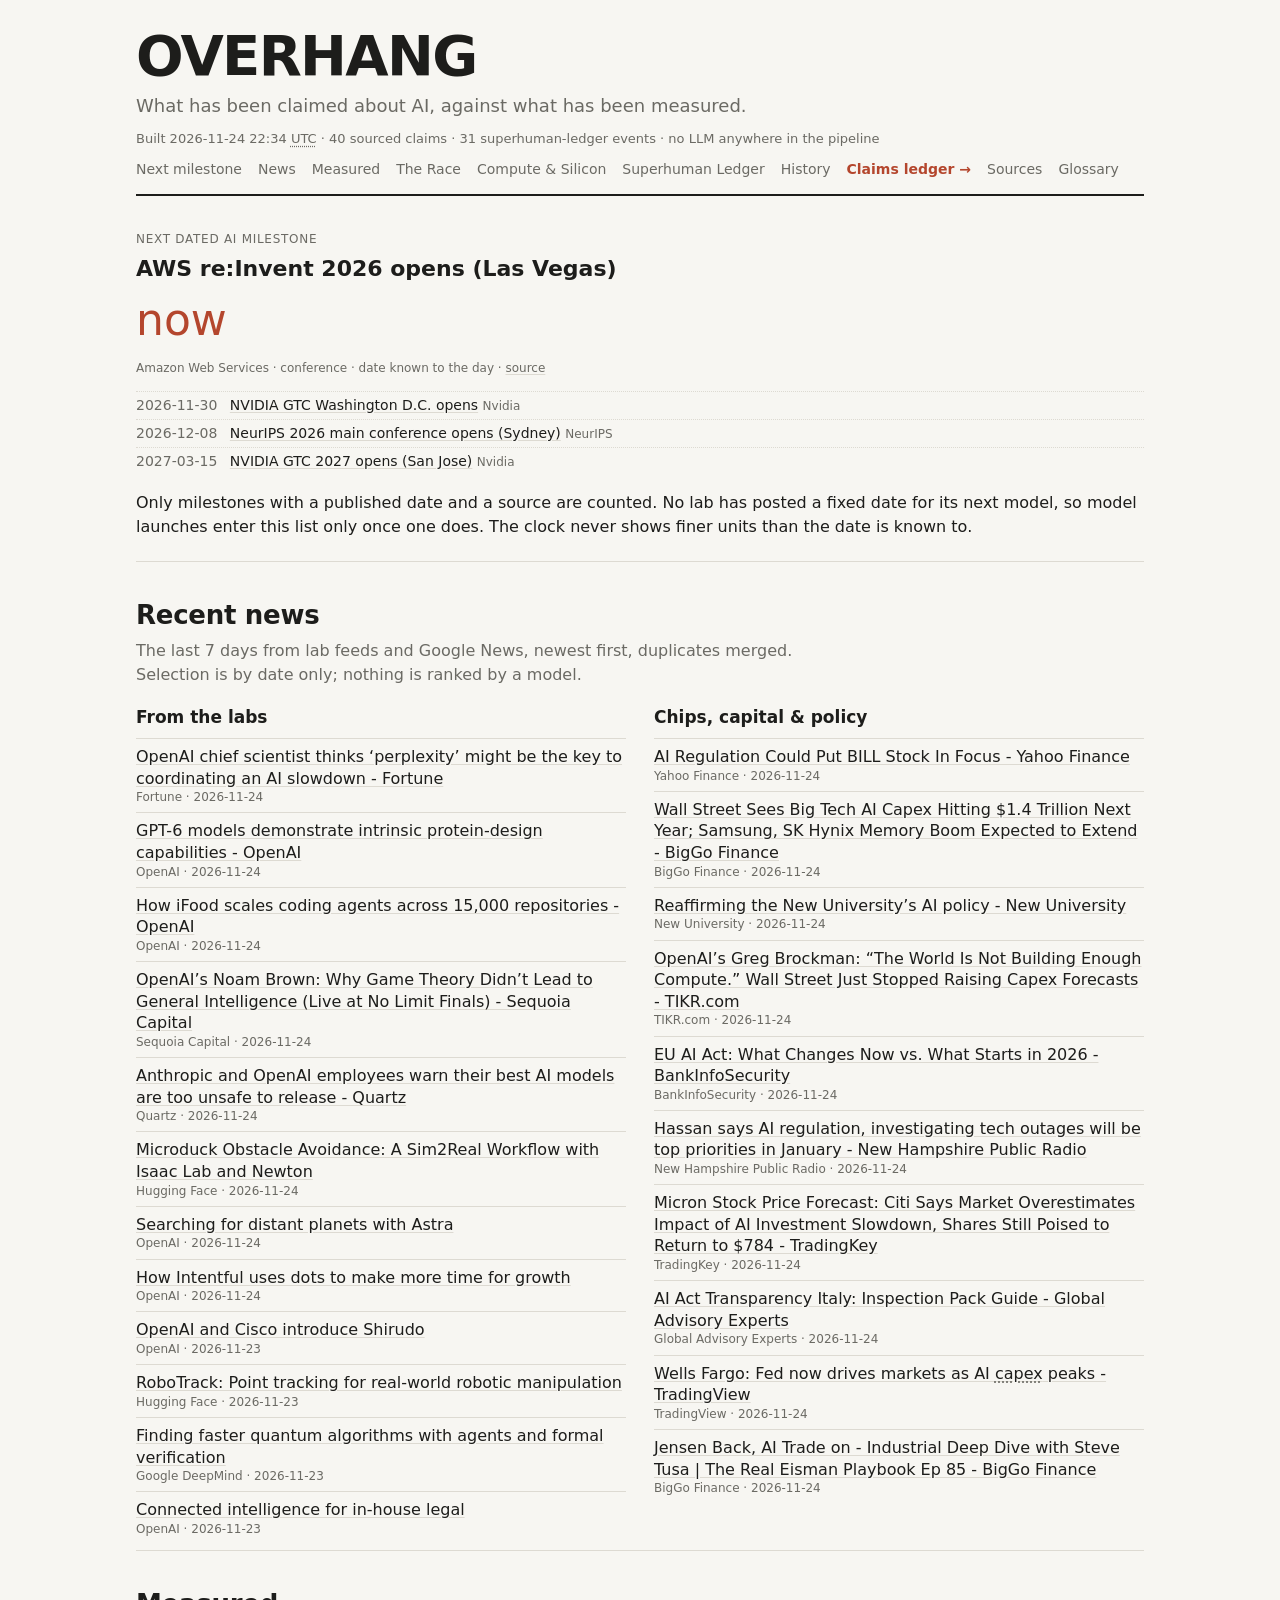
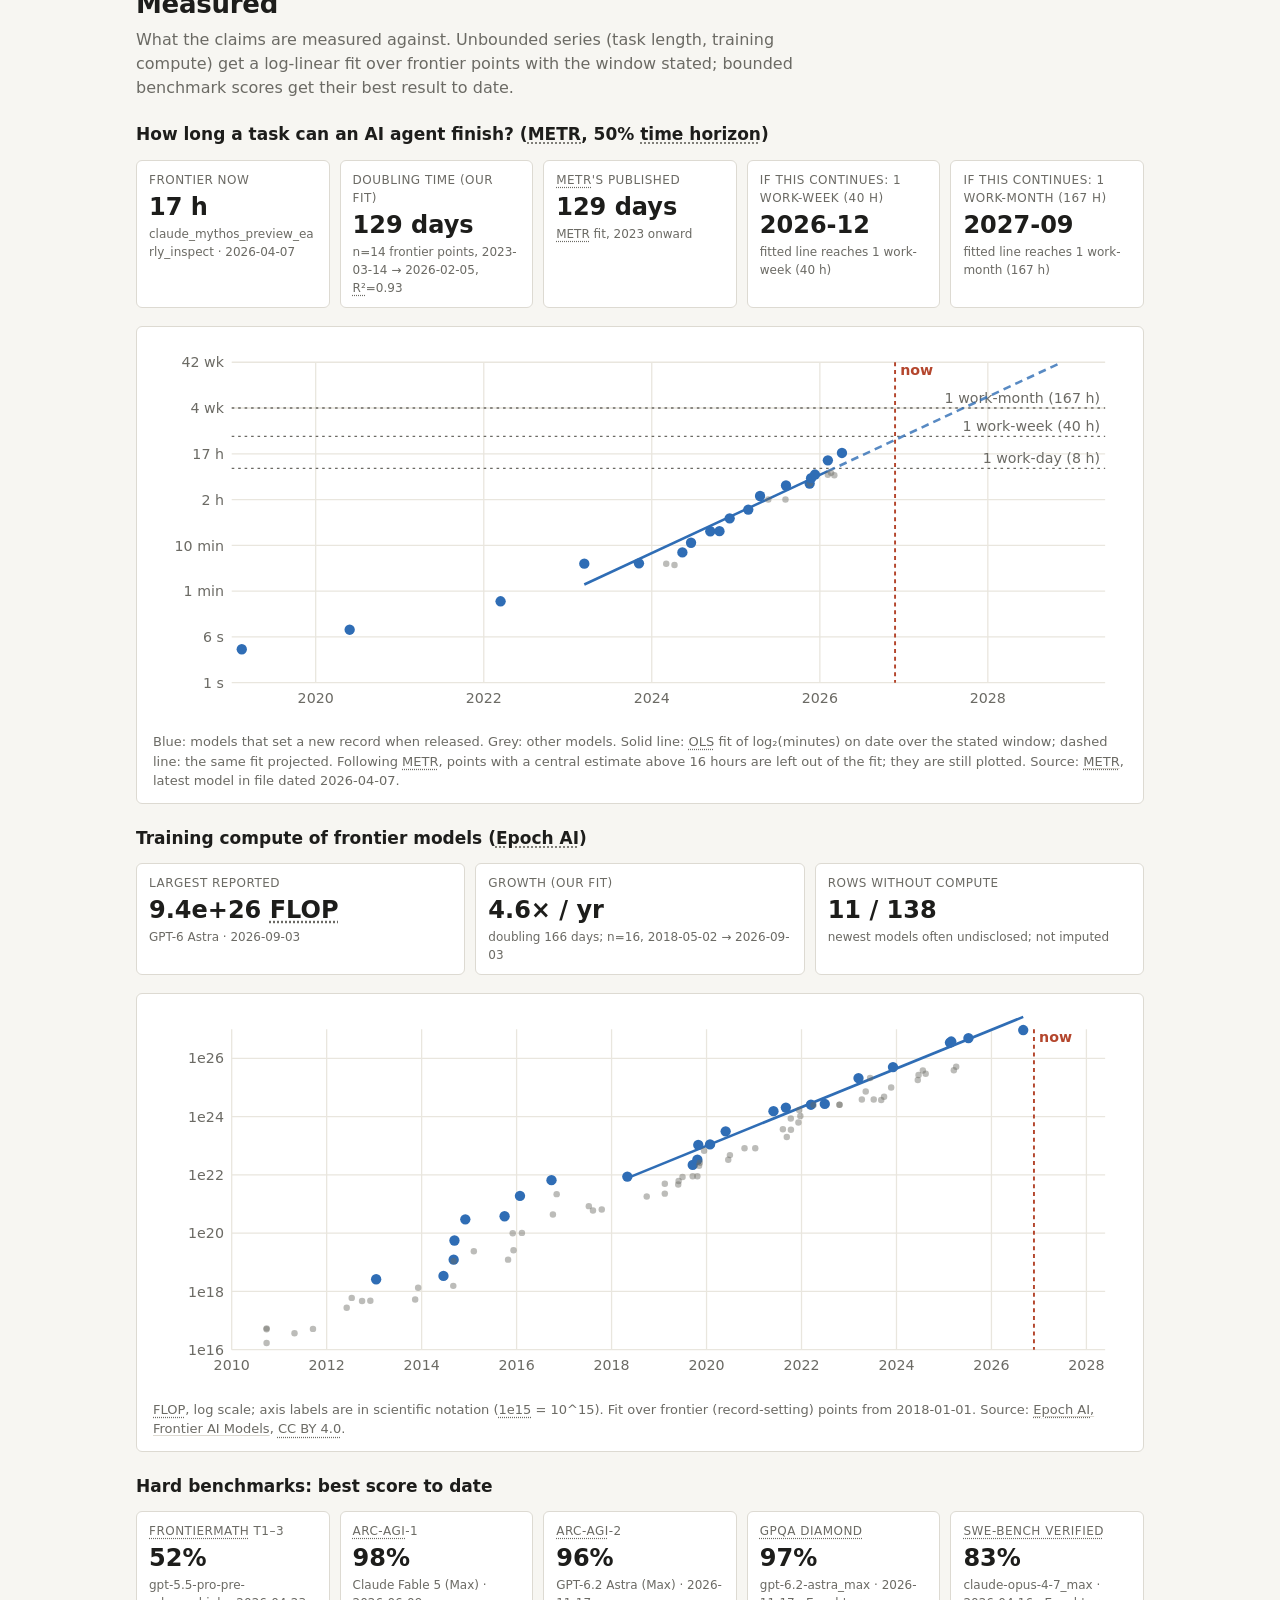
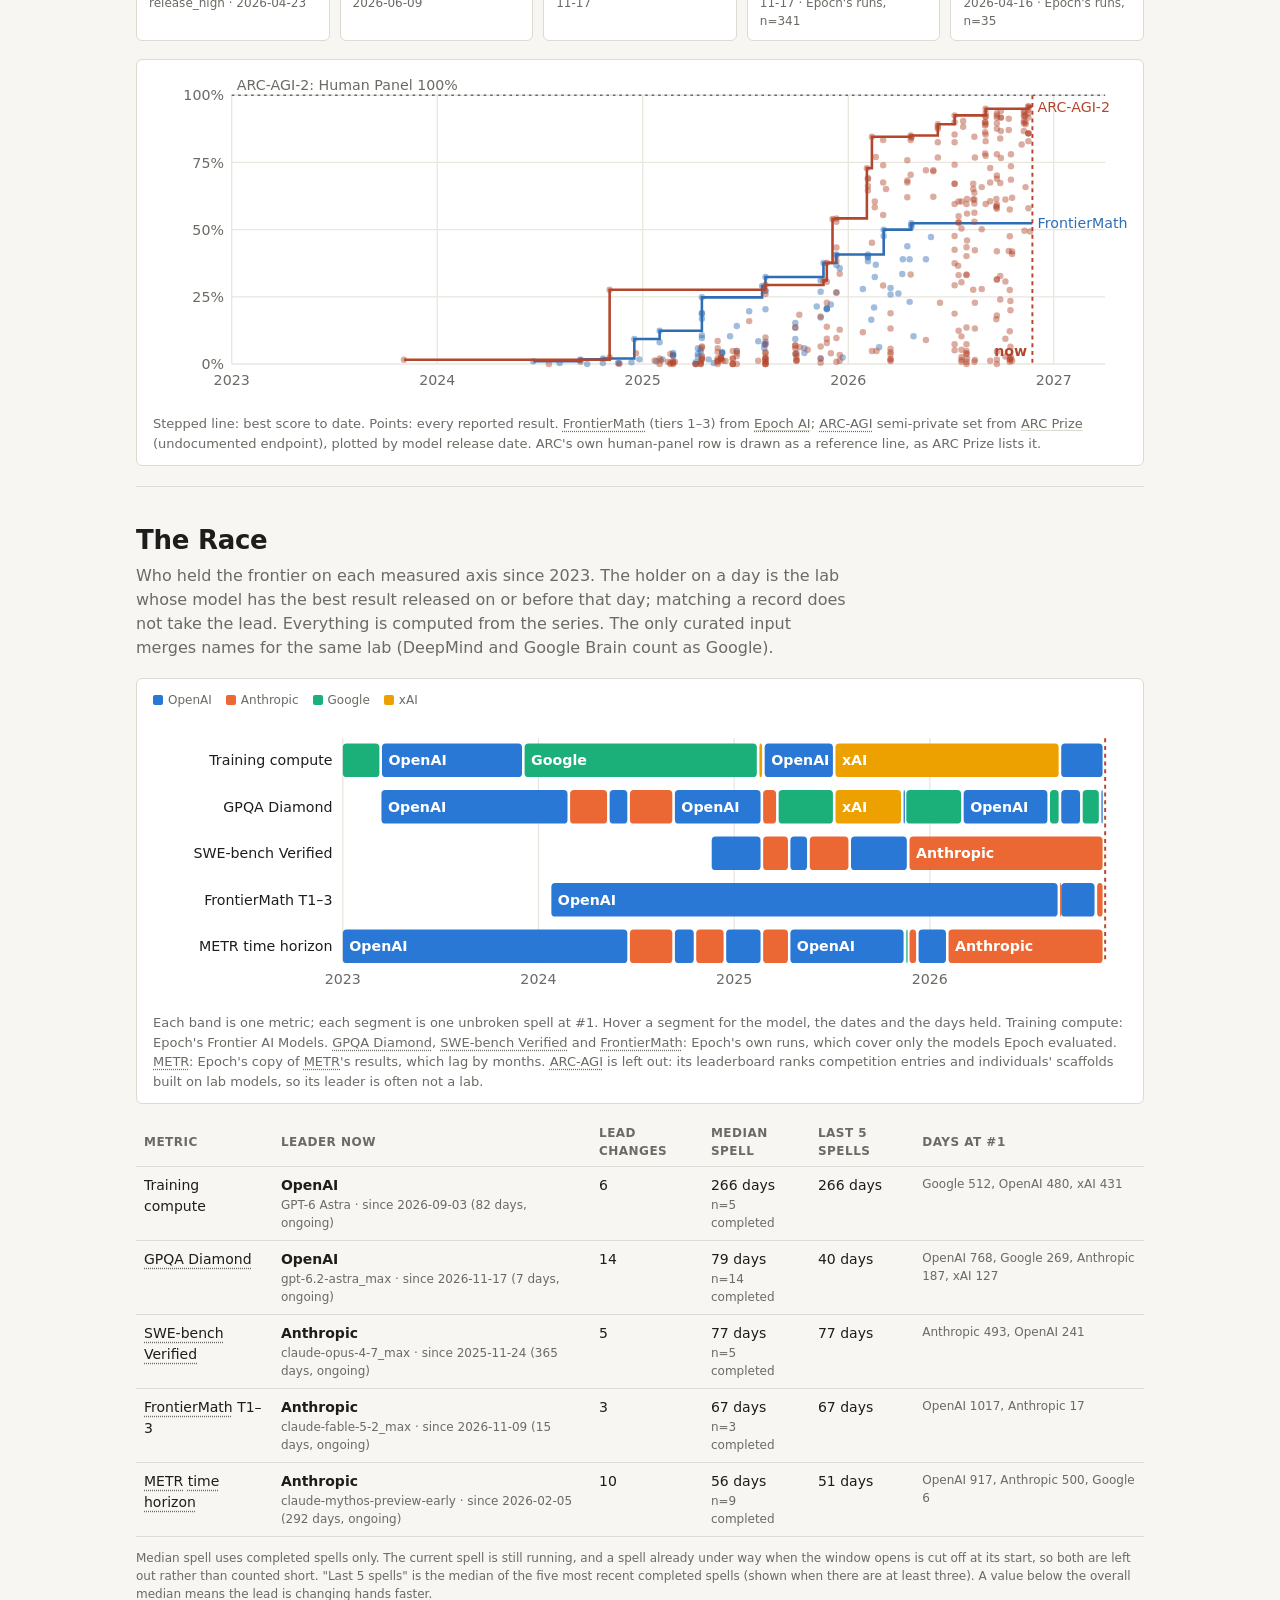
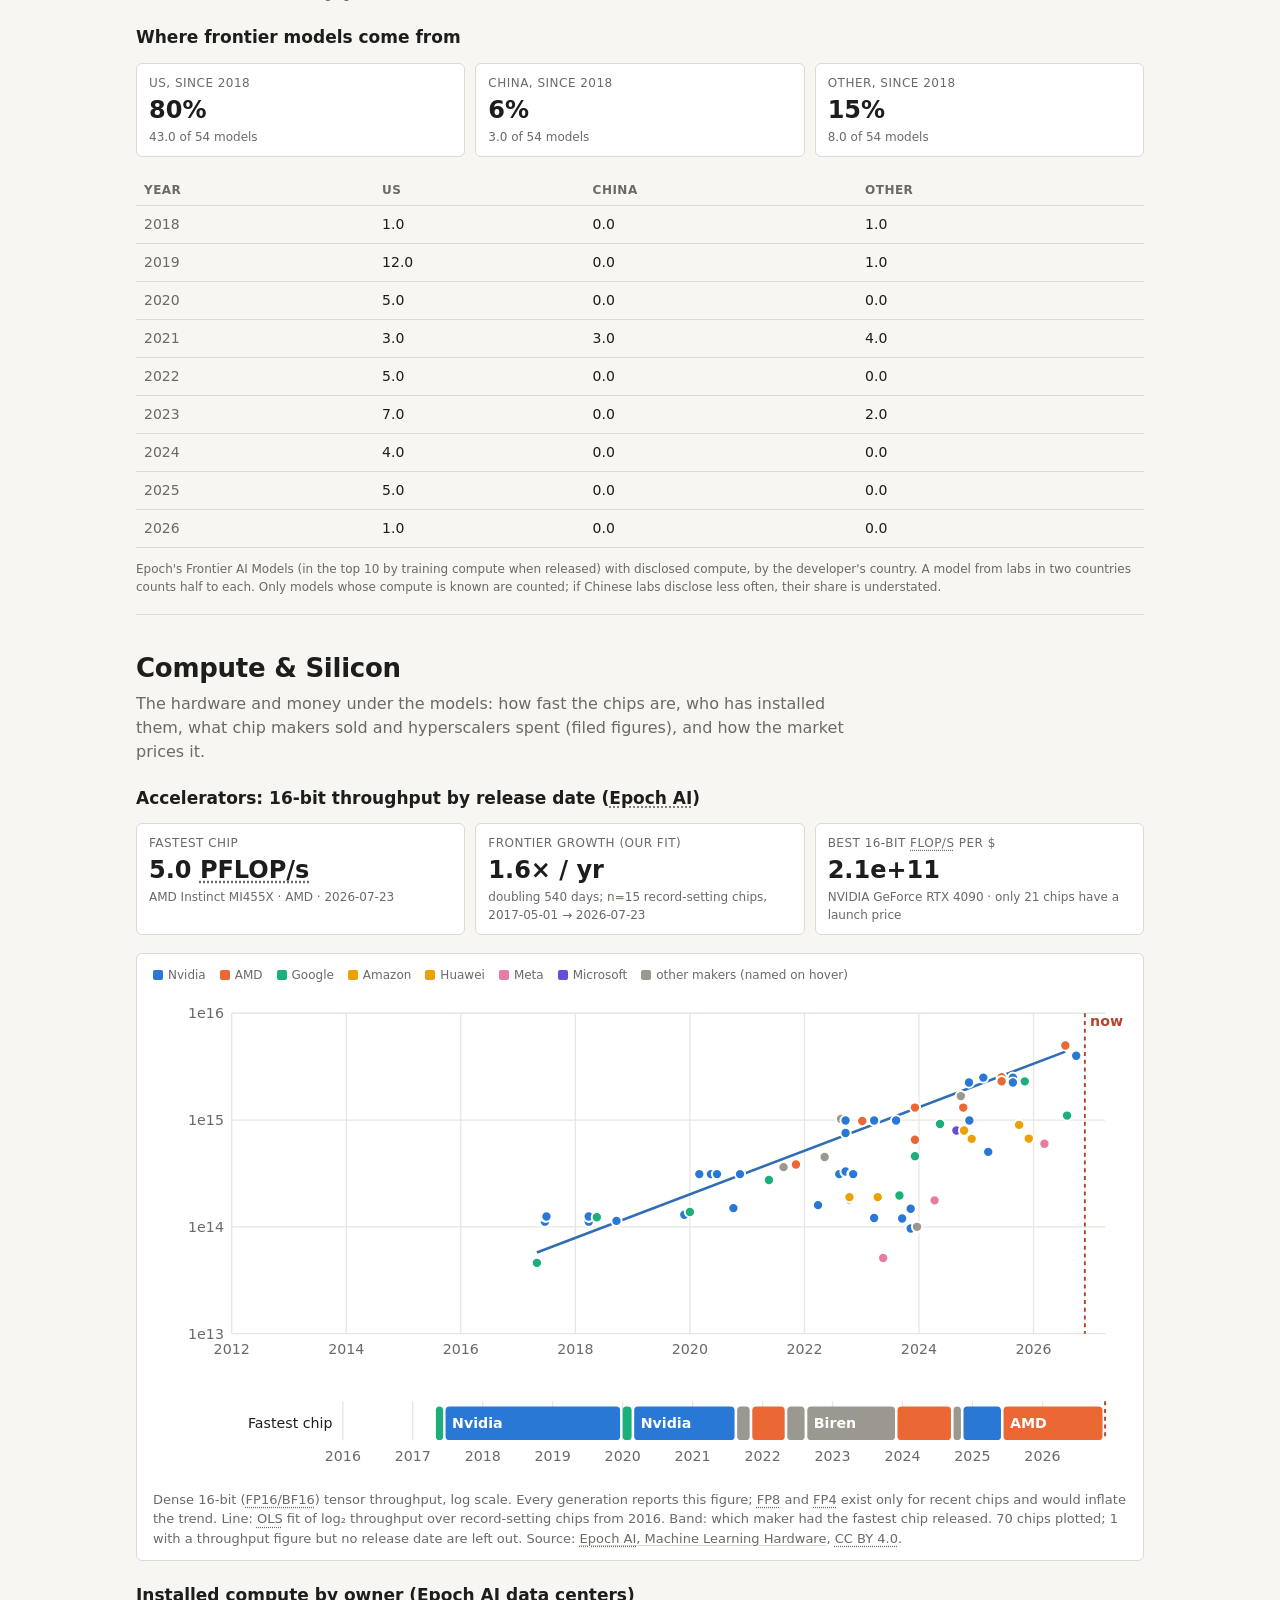
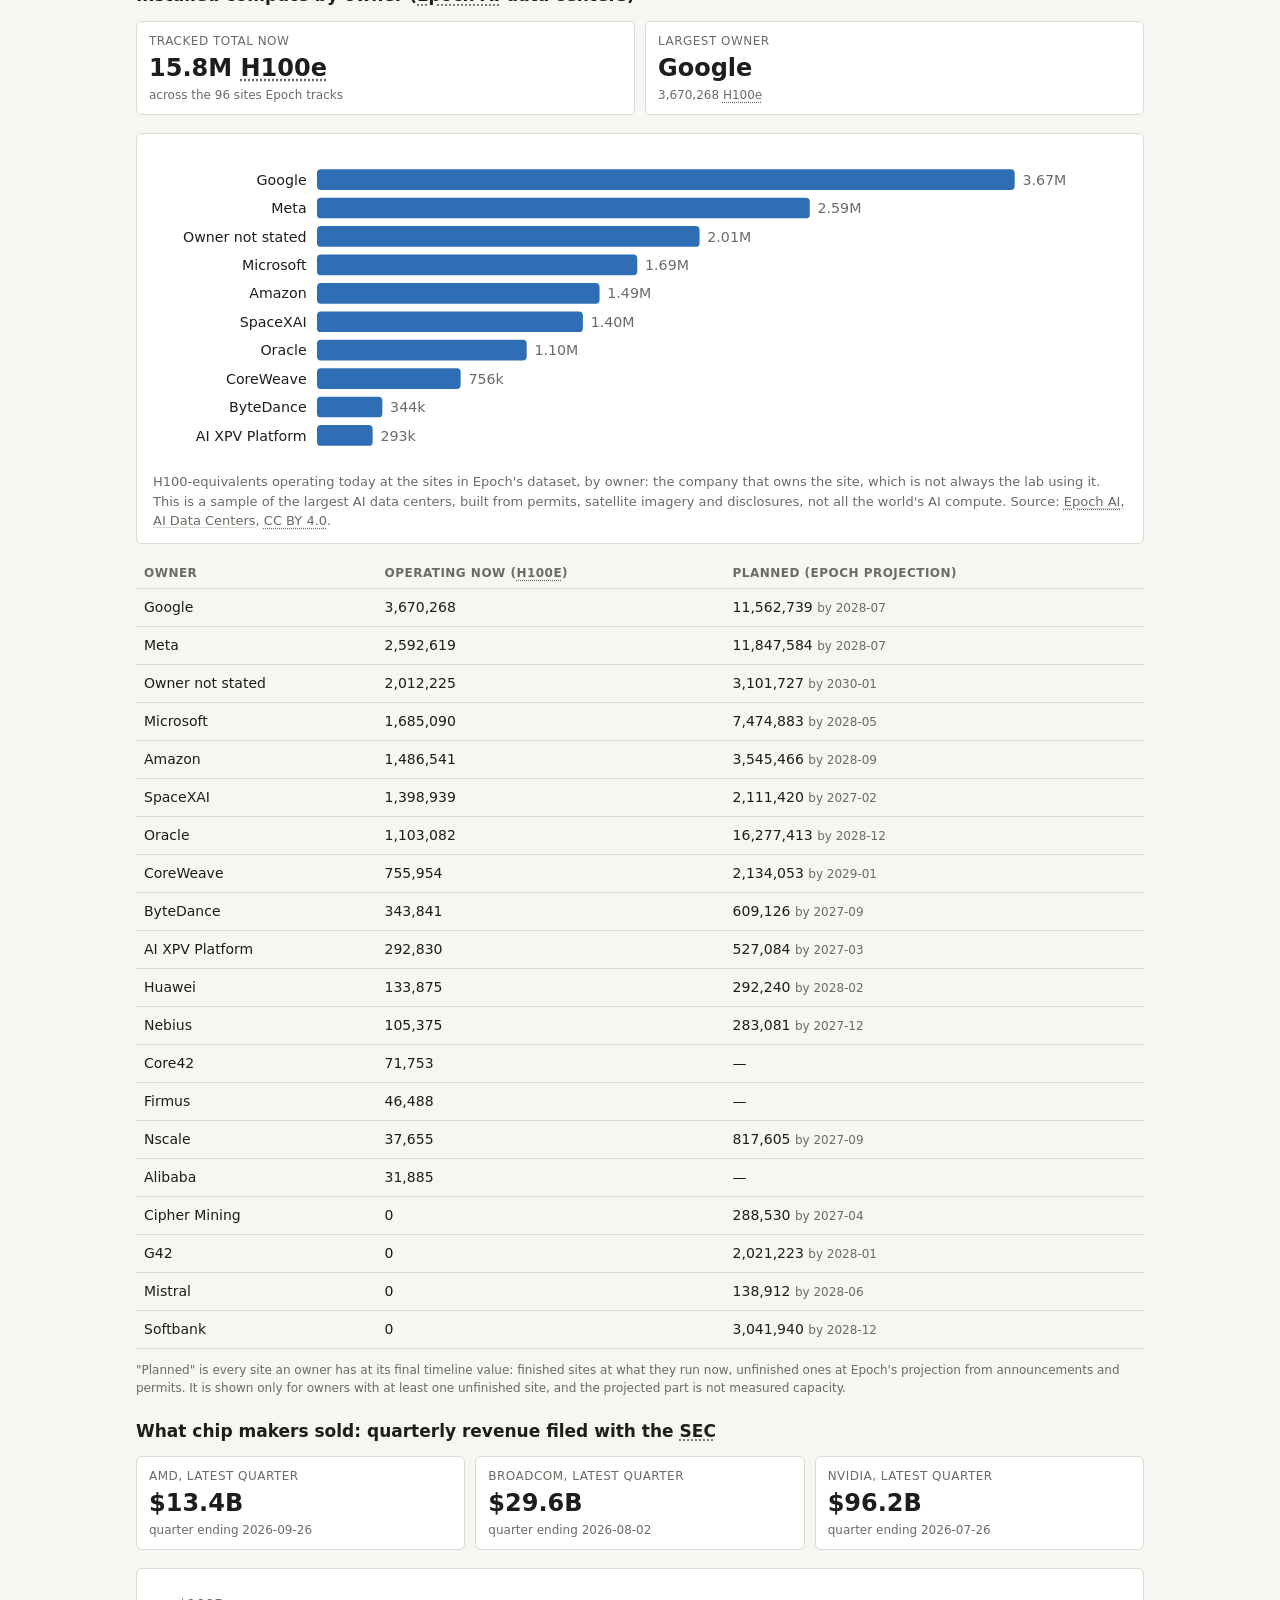
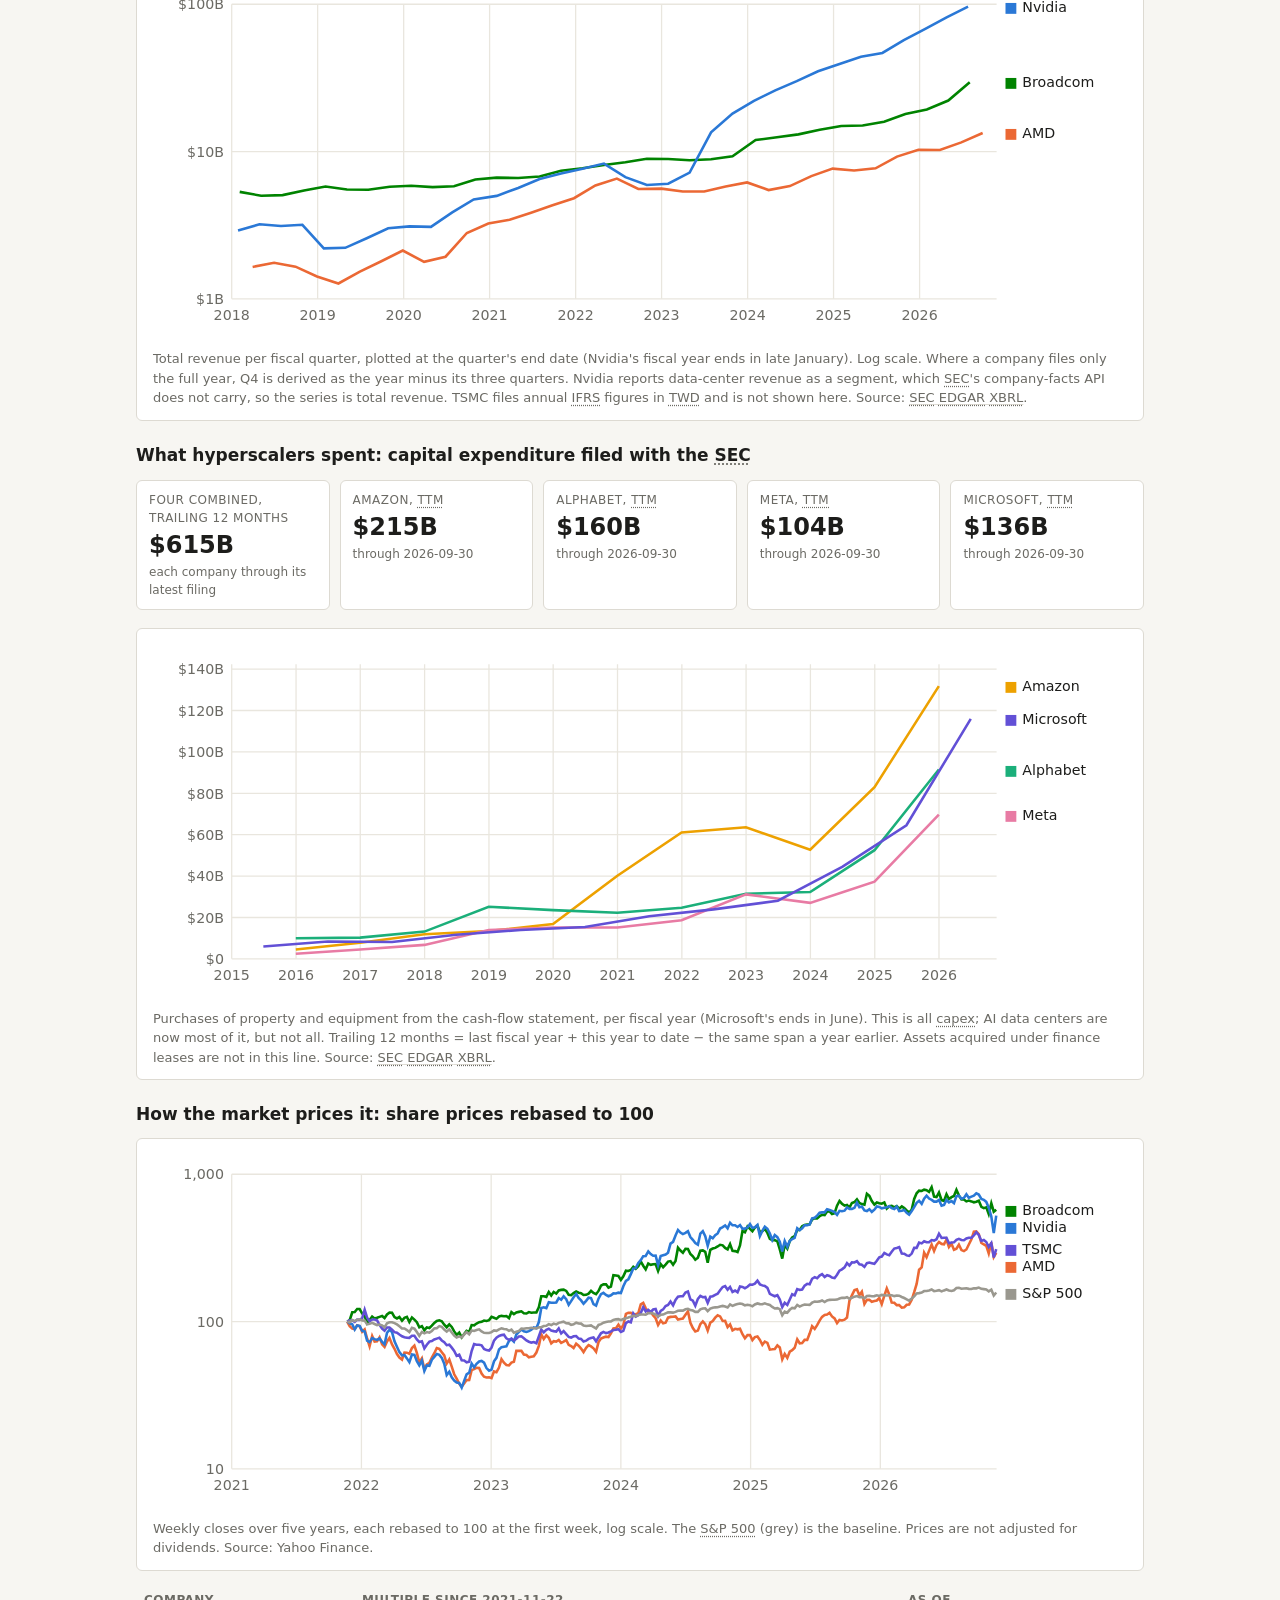
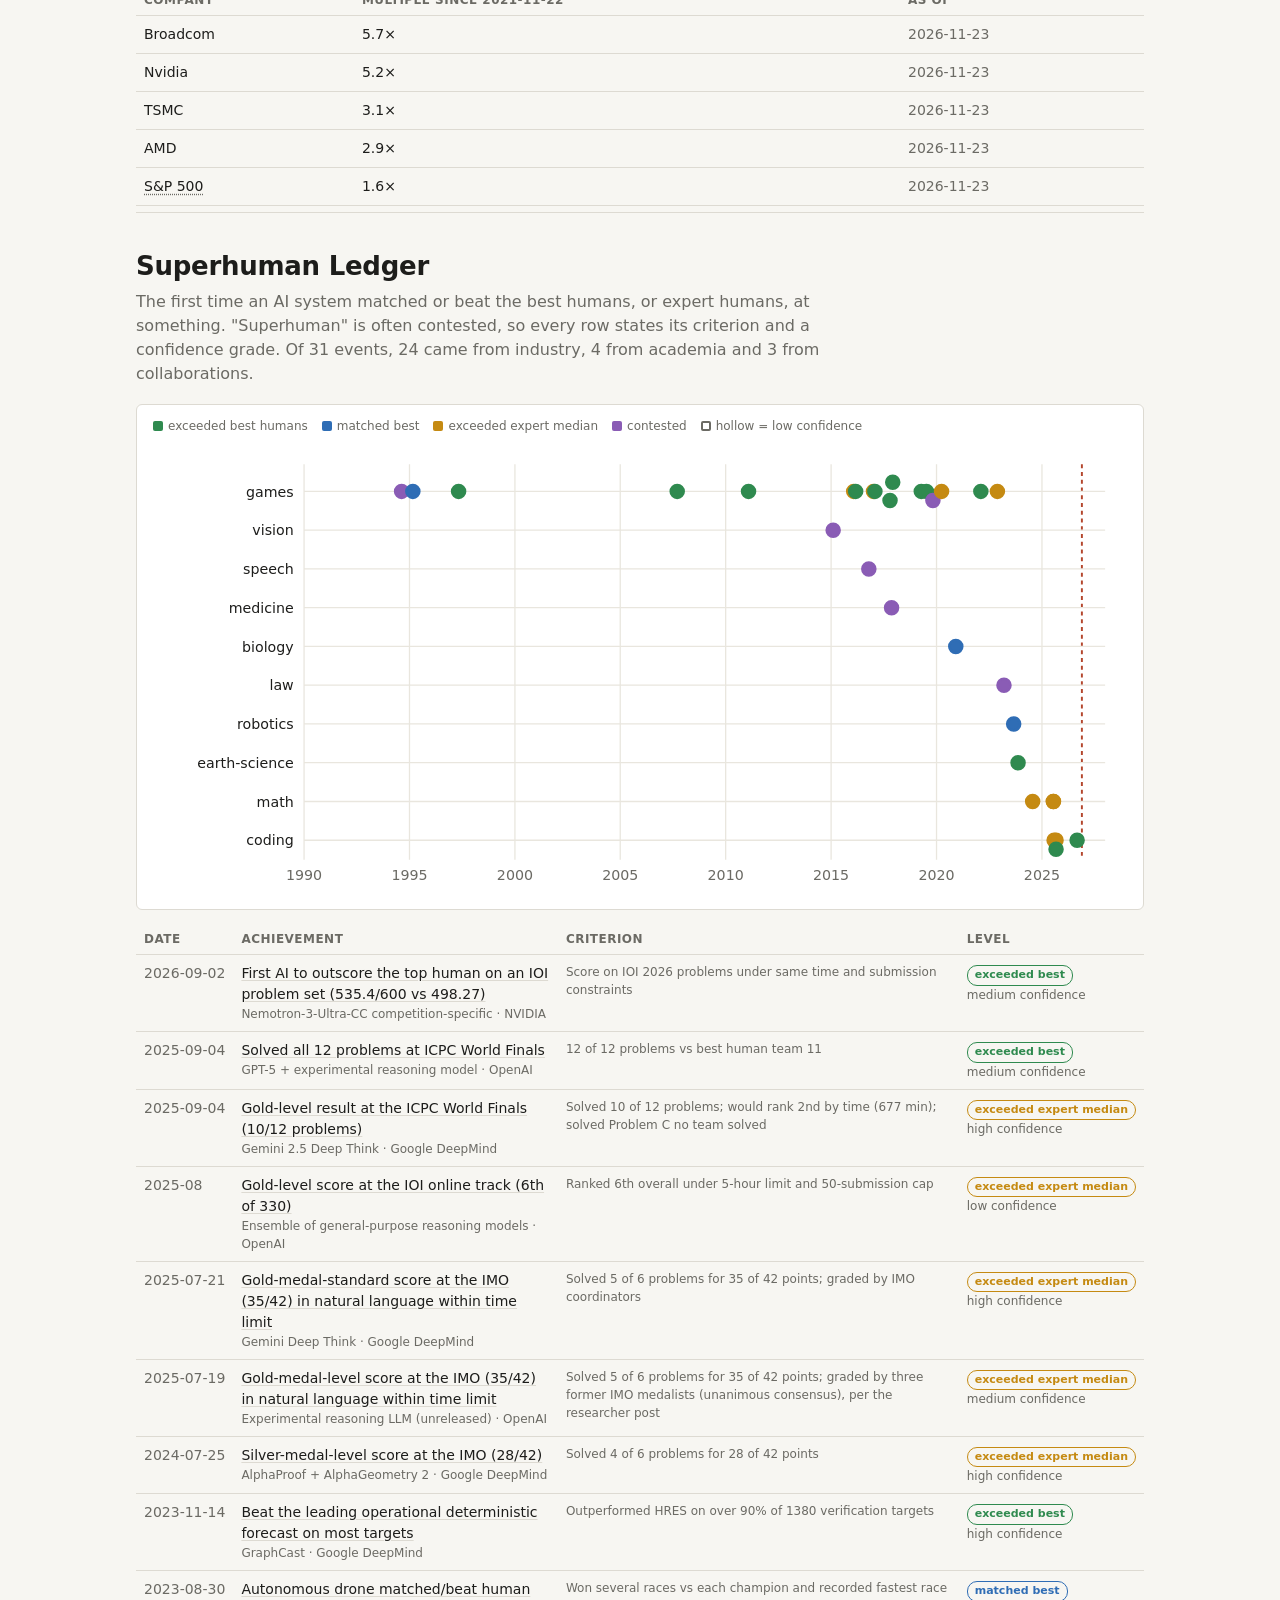
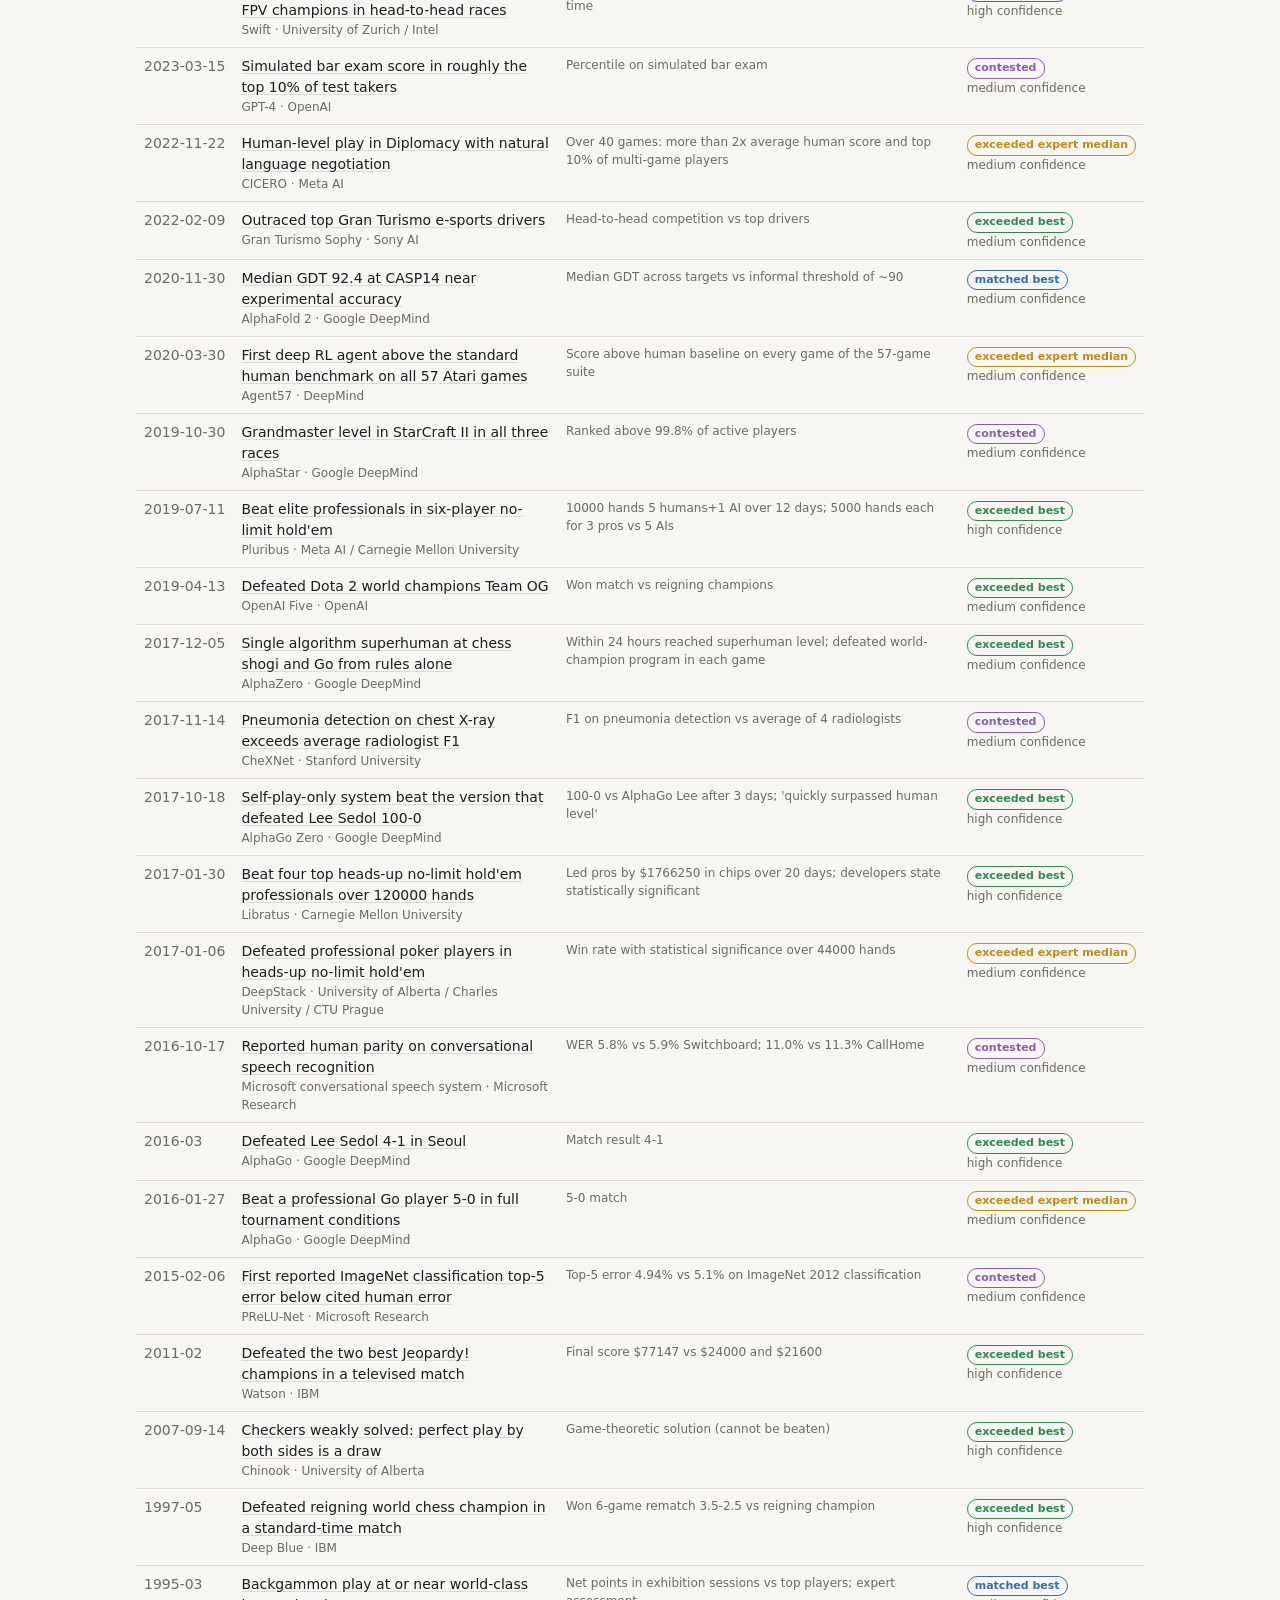
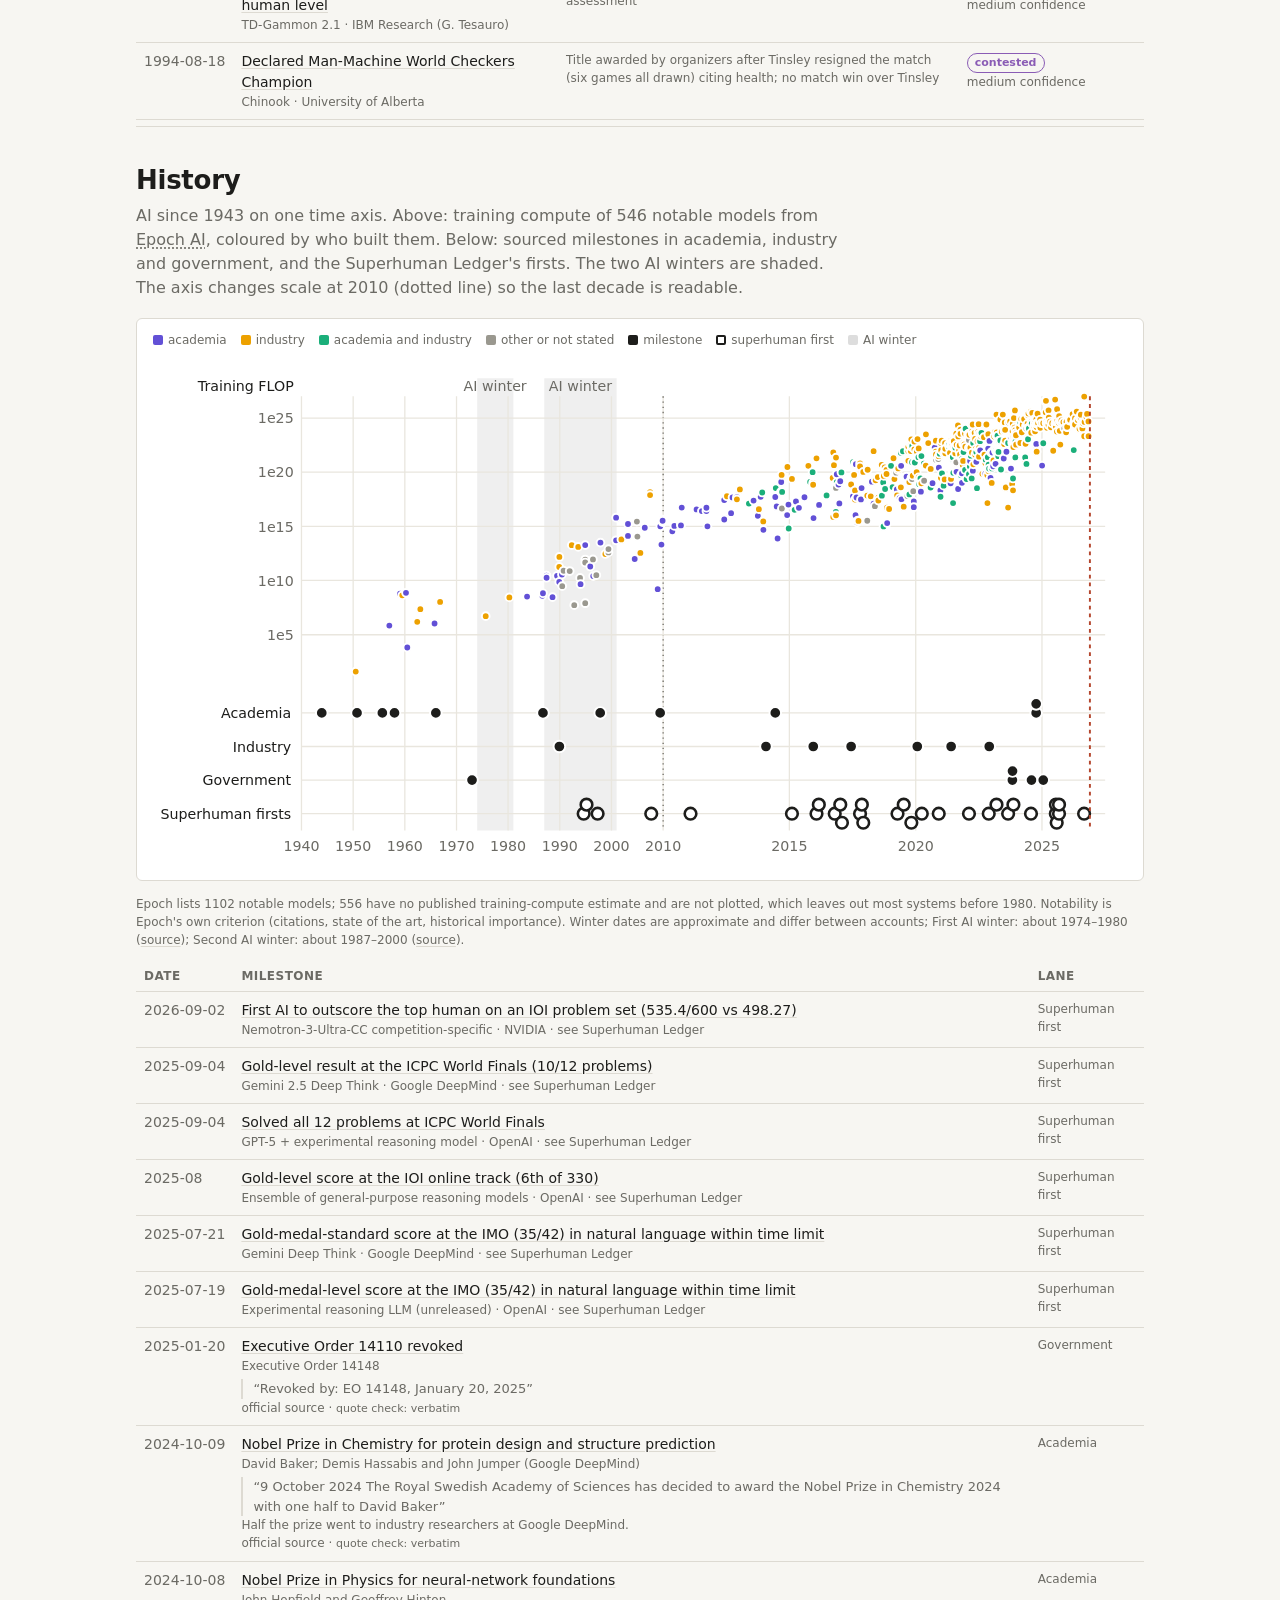
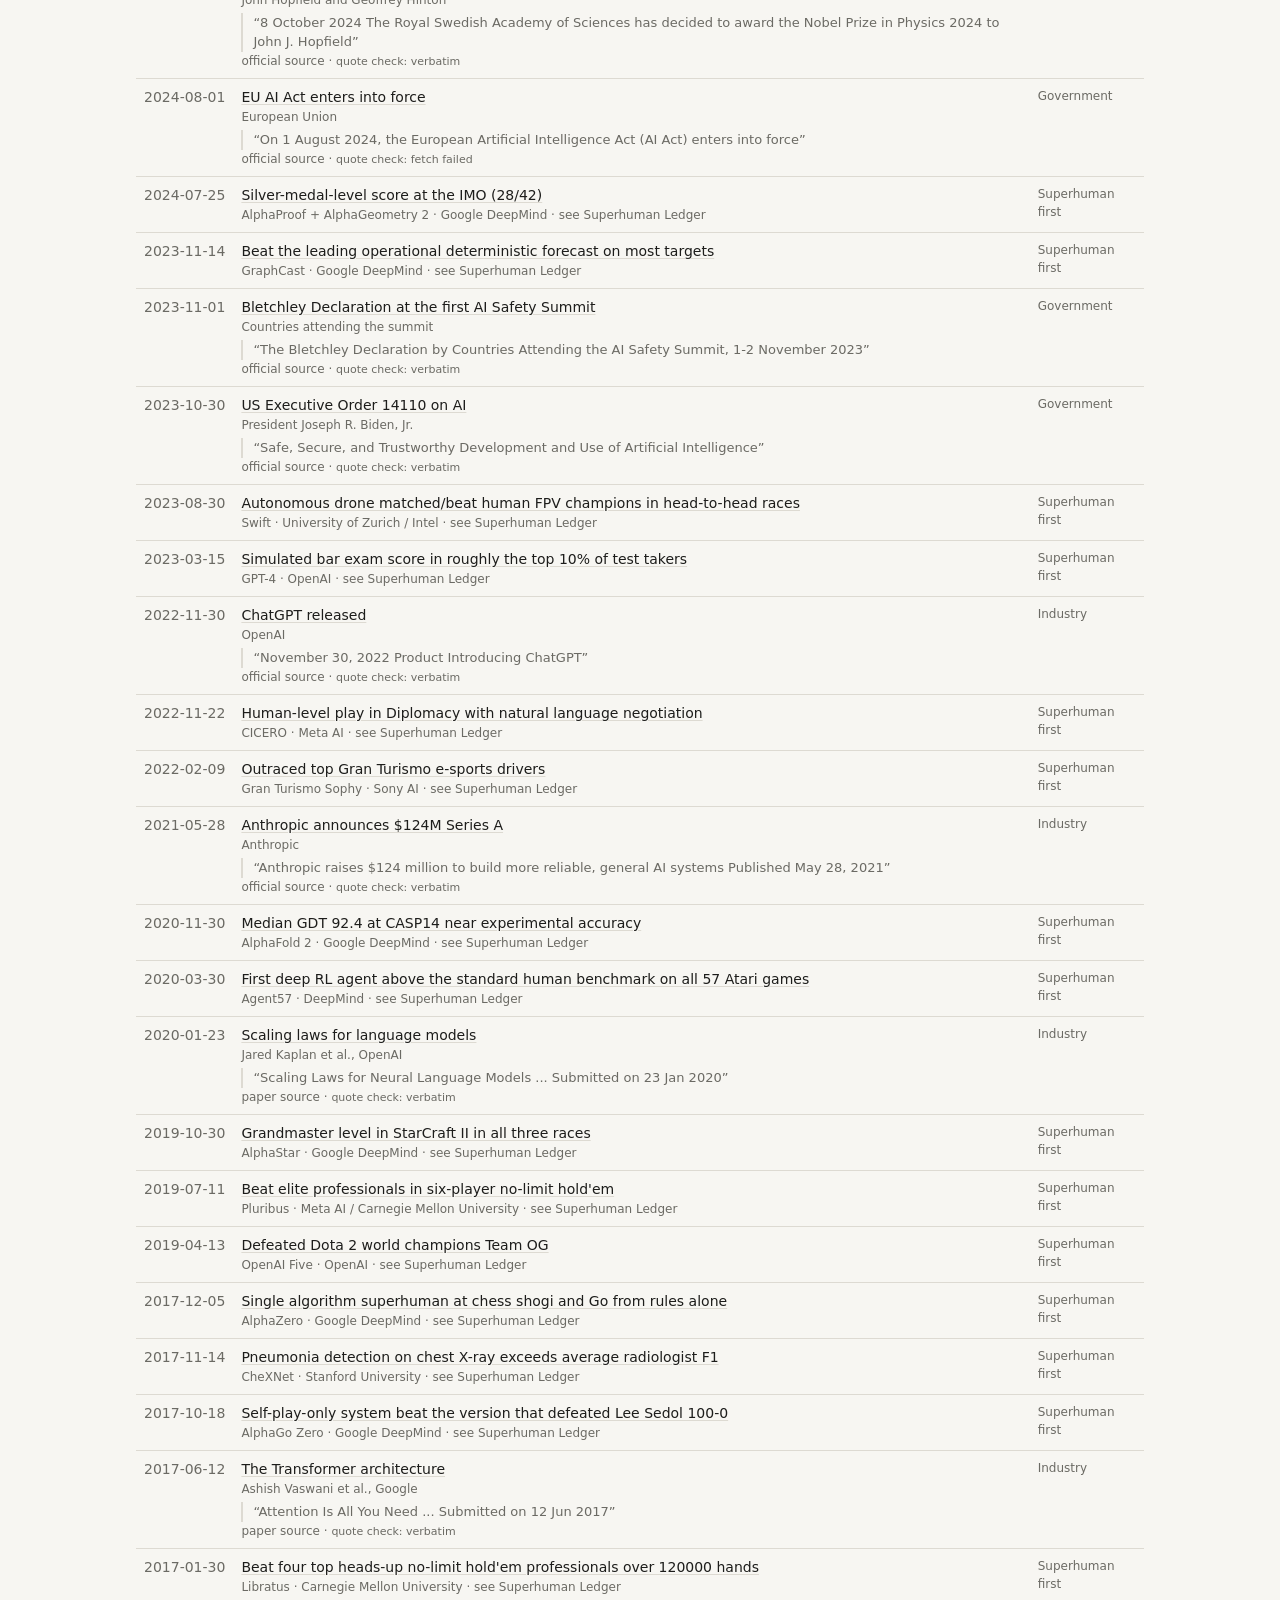
==== docs/index.html @ e4c74be1 "chore: refresh 2026-11-24 22:34 UTC" ====
<!doctype html>
<html lang="en">
<head>
<meta charset="utf-8">
<meta name="viewport" content="width=device-width, initial-scale=1">
<title>OVERHANG</title>
<link rel="icon" href="data:image/svg+xml,%3Csvg xmlns=%22http://www.w3.org/2000/svg%22 viewBox=%220 0 16 16%22%3E%3Crect width=%2216%22 height=%2216%22 rx=%223%22 fill=%22%23b4462d%22/%3E%3Cpath d=%22M3 12 L8 4 L13 12%22 stroke=%22white%22 stroke-width=%222%22 fill=%22none%22/%3E%3C/svg%3E">
<meta name="description" content="What has been claimed about AI, against what has been measured. Refreshed on a schedule.">
<style>:root {
  --bg: #f7f6f2;
  --panel: #ffffff;
  --ink: #1d1d1b;
  --muted: #6b6a64;
  --rule: #dddad2;
  --grid: #e9e6de;
  --accent: #b4462d;
  --s0: #2f6db5;
  --s1: #b4462d;
  --achieved: #2f8a4f;
  --open: #2f6db5;
  --window: #c58a12;
  --passed: #b4462d;
  --undated: #8d8b84;
  --contested: #8a5cb5;
  --stale: #b4462d;
}
@media (prefers-color-scheme: dark) {
  :root:not([data-theme="light"]) {
    --bg: #131416;
    --panel: #1b1c1f;
    --ink: #e8e6df;
    --muted: #9b998f;
    --rule: #2e2f33;
    --grid: #26272b;
    --accent: #e0775c;
    --s0: #6fa3e0;
    --s1: #e0775c;
    --achieved: #5cbf7e;
    --open: #6fa3e0;
    --window: #e0b04a;
    --passed: #e0775c;
    --undated: #85837b;
    --contested: #b48ae0;
    --stale: #e0775c;
  }
}
:root[data-theme="dark"] {
  --bg: #131416; --panel: #1b1c1f; --ink: #e8e6df; --muted: #9b998f; --rule: #2e2f33;
  --grid: #26272b; --accent: #e0775c; --s0: #6fa3e0; --s1: #e0775c; --achieved: #5cbf7e;
  --open: #6fa3e0; --window: #e0b04a; --passed: #e0775c; --undated: #85837b;
  --contested: #b48ae0; --stale: #e0775c;
}

* { box-sizing: border-box; }
html { -webkit-text-size-adjust: 100%; }
body {
  margin: 0; background: var(--bg); color: var(--ink);
  font: 16px/1.5 "Inter", system-ui, -apple-system, "Segoe UI", sans-serif;
}
a { color: inherit; text-decoration-color: var(--rule); text-underline-offset: 2px; }
a:hover { text-decoration-color: var(--accent); }
main { max-width: 1040px; margin: 0 auto; padding: 0 16px 64px; }

header.mast { border-bottom: 2px solid var(--ink); padding: 28px 0 14px; margin-bottom: 8px; }
.mast h1 { font: 800 clamp(34px, 7vw, 56px)/1 "Inter", system-ui, sans-serif; letter-spacing: -0.03em; margin: 0; }
.mast .dek { font-size: 18px; color: var(--muted); margin: 8px 0 0; max-width: 60ch; }
.mast .meta { font-size: 13px; color: var(--muted); margin-top: 10px; }

nav.toc { display: flex; flex-wrap: wrap; gap: 4px 16px; font-size: 14px; padding: 10px 0 0; }
nav.toc a { text-decoration: none; color: var(--muted); }
nav.toc a:hover { color: var(--ink); }

section { padding: 34px 0 6px; border-bottom: 1px solid var(--rule); }
section h2 { font-size: 26px; letter-spacing: -0.01em; margin: 0 0 4px; }
section .lede { color: var(--muted); margin: 0 0 18px; max-width: 70ch; }
h3 { font-size: 17px; margin: 22px 0 6px; }

.tiles { display: grid; grid-template-columns: repeat(auto-fit, minmax(170px, 1fr)); gap: 10px; margin: 12px 0 18px; }
.tile { background: var(--panel); border: 1px solid var(--rule); border-radius: 6px; padding: 10px 12px; }
.tile .k { font-size: 12px; color: var(--muted); text-transform: uppercase; letter-spacing: 0.04em; }
.tile .v { font-size: 24px; font-weight: 700; font-variant-numeric: tabular-nums; }
.tile .s { font-size: 12px; color: var(--muted); overflow-wrap: anywhere; }

.panel { background: var(--panel); border: 1px solid var(--rule); border-radius: 6px; padding: 12px 12px 6px; margin: 10px 0 14px; }
.panel .cap { font-size: 13px; color: var(--muted); margin: 6px 4px 6px; }
.chart { width: 100%; height: auto; display: block; }
.chart text { font-family: inherit; }
.chart .grid, .chart .lane { stroke: var(--grid); stroke-width: 1; }
.chart .tick { fill: var(--muted); font-size: 11px; }
.chart .row-label { fill: var(--ink); font-size: 11px; }
.chart .axis-break { stroke: var(--muted); stroke-width: 1; stroke-dasharray: 1 3; }
.chart .now { stroke: var(--accent); stroke-width: 1.5; stroke-dasharray: 3 3; }
.chart .now-label { fill: var(--accent); font-size: 11px; font-weight: 600; }
.chart .pt { fill: var(--muted); opacity: 0.45; }
.chart .pt-front { fill: var(--s0); }
.chart .fit { stroke: var(--s0); stroke-width: 2; }
.chart .projection { stroke: var(--s0); stroke-width: 2; stroke-dasharray: 6 4; opacity: 0.8; }
.chart .threshold { stroke: var(--muted); stroke-width: 1; stroke-dasharray: 2 3; }
.chart .threshold-label { fill: var(--muted); font-size: 11px; }
.chart .step { fill: none; stroke-width: 2; }
.chart .step.s0, .chart .series-label.s0 { stroke: var(--s0); }
.chart .step.s1, .chart .series-label.s1 { stroke: var(--s1); }
.chart .series-label { font-size: 11px; stroke: none !important; }
.chart .series-label.s0 { fill: var(--s0); }
.chart .series-label.s1 { fill: var(--s1); }
.chart .pt.s0 { fill: var(--s0); }
.chart .pt.s1 { fill: var(--s1); }
.chart .crowd { fill: none; stroke: var(--s0); stroke-width: 2; }
.chart .said { fill: var(--ink); }
.chart .said-link { stroke: var(--rule); stroke-width: 1; }
.chart .window.st-achieved, .chart .evidence { fill: var(--achieved); }
.chart .window.st-open { fill: var(--open); }
.chart .window.st-window { fill: var(--window); }
.chart .window.st-passed { fill: none; stroke: var(--passed); stroke-width: 1.5; }
.chart .window.st-undated { fill: var(--undated); }
.chart .st-passed-text { fill: var(--passed); }
.chart .st-achieved-text { fill: var(--achieved); }
.chart .sh { stroke-width: 2; }
.chart .sh.lv-exceeded { fill: var(--achieved); stroke: var(--achieved); }
.chart .sh.lv-matched { fill: var(--open); stroke: var(--open); }
.chart .sh.lv-expert { fill: var(--window); stroke: var(--window); }
.chart .sh.lv-contested { fill: var(--contested); stroke: var(--contested); }
.chart .sh.low { fill: var(--panel); }

/* Categorical slots: dataviz reference palette, validated for CVD in light and dark.
   c0 = any entity without a slot, named in its label or tooltip. */
:root { --c0: #9a988f; --c1: #2a78d6; --c2: #eb6834; --c3: #1baf7a; --c4: #eda100; --c5: #e87ba4; --c6: #008300; --c7: #6250d6; }
@media (prefers-color-scheme: dark) {
  :root:not([data-theme="light"]) { --c0: #6f6d66; --c1: #3987e5; --c2: #d95926; --c3: #199e70; --c4: #c98500; --c5: #d55181; --c6: #008300; --c7: #9085e9; }
}
:root[data-theme="dark"] { --c0: #6f6d66; --c1: #3987e5; --c2: #d95926; --c3: #199e70; --c4: #c98500; --c5: #d55181; --c6: #008300; --c7: #9085e9; }
.chart .c0, .legend .c0 { fill: var(--c0); background: var(--c0); stroke: var(--c0); }
.chart .c1, .legend .c1 { fill: var(--c1); background: var(--c1); stroke: var(--c1); }
.chart .c2, .legend .c2 { fill: var(--c2); background: var(--c2); stroke: var(--c2); }
.chart .c3, .legend .c3 { fill: var(--c3); background: var(--c3); stroke: var(--c3); }
.chart .c4, .legend .c4 { fill: var(--c4); background: var(--c4); stroke: var(--c4); }
.chart .c5, .legend .c5 { fill: var(--c5); background: var(--c5); stroke: var(--c5); }
.chart .c6, .legend .c6 { fill: var(--c6); background: var(--c6); stroke: var(--c6); }
.chart .c7, .legend .c7 { fill: var(--c7); background: var(--c7); stroke: var(--c7); }
.chart .spell { stroke: none; }
.chart .spell-label { fill: #fff; font-size: 11px; font-weight: 600; pointer-events: none; }
.chart .bar { fill: var(--s0); }
.chart path.line { fill: none; stroke-width: 2; }
.chart .hit { fill: transparent; }
.chart .hit:hover { fill: var(--ink); opacity: 0.5; }
.chart .cat { stroke: var(--panel); stroke-width: 1.5; }
.chart .end-label { fill: var(--ink); font-size: 11px; }
.chart .end-label .swatch { stroke: none; }

.legend { display: flex; flex-wrap: wrap; gap: 4px 14px; font-size: 12px; color: var(--muted); margin: 0 4px 6px; }
.legend i { display: inline-block; width: 10px; height: 10px; border-radius: 2px; margin-right: 5px; vertical-align: -1px; }
.legend .passed { border: 1.5px solid var(--passed); }

.tbl-wrap { overflow-x: auto; }
table { width: 100%; border-collapse: collapse; font-size: 14px; }
th { text-align: left; font-size: 12px; color: var(--muted); font-weight: 600; text-transform: uppercase; letter-spacing: 0.04em; border-bottom: 1px solid var(--rule); padding: 6px 8px; }
td { border-bottom: 1px solid var(--rule); padding: 8px; vertical-align: top; }
tr:target td { background: color-mix(in srgb, var(--accent) 12%, transparent); }
td.when { white-space: nowrap; font-variant-numeric: tabular-nums; color: var(--muted); }
blockquote { margin: 4px 0 0; padding-left: 10px; border-left: 2px solid var(--rule); color: var(--muted); font-size: 13px; }
.badge { display: inline-block; font-size: 11px; font-weight: 600; padding: 1px 7px; border-radius: 10px; white-space: nowrap; border: 1px solid currentColor; }
.badge.achieved { color: var(--achieved); }
.badge.open { color: var(--open); }
.badge.window_open { color: var(--window); }
.badge.passed_unverified { color: var(--passed); }
.badge.undated { color: var(--undated); }
.badge.contested { color: var(--contested); }
.qc { font-size: 11px; color: var(--muted); }
.qc.bad { color: var(--stale); font-weight: 600; }
.note { font-size: 12px; color: var(--muted); }

abbr.term { text-decoration: underline dotted var(--muted); text-underline-offset: 3px; cursor: help; }
dl.glossary { display: grid; grid-template-columns: max-content 1fr; gap: 6px 16px; margin: 0 0 18px; font-size: 14px; }
dl.glossary dt { font-weight: 600; }
dl.glossary dd { margin: 0; color: var(--muted); }
@media (max-width: 640px) { dl.glossary { grid-template-columns: 1fr; } dl.glossary dd { margin-bottom: 6px; } }

footer { padding: 24px 0; font-size: 13px; color: var(--muted); }
footer table { font-size: 13px; }
.stale { color: var(--stale); font-weight: 600; }

@media (max-width: 640px) {
  td, th { padding: 6px 4px; }
  .hide-sm { display: none; }
}

/* Phones: charts keep a legible minimum width and scroll sideways inside their panel. */
@media (max-width: 640px) {
  .panel { overflow-x: auto; }
  .panel .chart { min-width: 620px; }
  .tiles { grid-template-columns: repeat(2, minmax(0, 1fr)); }
  .tile .v { font-size: 20px; }
}

/* History: winters are shaded spans; milestones are ink dots. */
.chart .winter { fill: var(--ink); opacity: 0.07; }
.chart .winter-label { fill: var(--muted); font-size: 11px; }
.chart .ms { fill: var(--ink); stroke: var(--panel); stroke-width: 1.5; }
.chart .ms-first { fill: var(--panel); stroke: var(--ink); stroke-width: 2; }

/* Front page: countdown to the next dated milestone, and recent news. */
section.next { padding-top: 26px; }
.next-k { font-size: 12px; color: var(--muted); text-transform: uppercase; letter-spacing: 0.06em; }
.next-title { font-size: 22px; font-weight: 700; margin: 4px 0 2px; }
.clock { font-size: 44px; font-weight: 300; font-variant-numeric: tabular-nums; color: var(--accent); margin: 2px 0 6px; }
.clock b { font-weight: 700; }
ol.after { list-style: none; padding: 0; margin: 14px 0 6px; font-size: 14px; }
ol.after li { padding: 3px 0; border-top: 1px dotted var(--rule); }
ol.after .when { color: var(--muted); font-variant-numeric: tabular-nums; margin-right: 8px; }
.news-cols { display: grid; grid-template-columns: repeat(auto-fit, minmax(300px, 1fr)); gap: 28px; }
.news-col h3 { margin: 0 0 8px; }
ul.news { list-style: none; padding: 0; margin: 0; }
ul.news li { padding: 7px 0; border-top: 1px solid var(--rule); line-height: 1.35; }
nav.toc a.toc-claims { color: var(--accent); font-weight: 600; }
</style>
<link rel="stylesheet" href="https://gcicc.github.io/suite/network.css">
<script src="https://gcicc.github.io/suite/network.js" data-section="overhang" data-built="2026-11-24 22:34 UTC" data-next="every 6h" defer></script>
</head>
<body>
<main>
<header class="mast">
  <h1><a href="index.html" style="color:inherit;text-decoration:none">OVERHANG</a></h1>
  <p class="dek">What has been claimed about AI, against what has been measured.</p>
  <div class="meta">Built 2026-11-24 22:34 <abbr class="term" title="Coordinated Universal Time (Greenwich time).">UTC</abbr> · 40 sourced claims · 31 superhuman-ledger events · no LLM anywhere in the pipeline</div>
  <nav class="toc">
    <a href="#next">Next milestone</a>
    <a href="#news">News</a>
    <a href="#measured">Measured</a>
    <a href="#race">The Race</a>
    <a href="#silicon">Compute &amp; Silicon</a>
    <a href="#superhuman">Superhuman Ledger</a>
    <a href="#history">History</a>
    <a href="claims.html" class="toc-claims">Claims ledger →</a>
    <a href="#sources">Sources</a>
    <a href="#glossary">Glossary</a>
  </nav>
</header>

<section id="next" class="next">
  <div class="next-k">Next dated AI milestone</div>
  <div class="next-title">AWS re:Invent 2026 opens (Las Vegas)</div>
  <div class="clock" id="clock" data-at="2026-11-30T23:59+00:00" data-precision="day">
    2026-11-30  </div>
  <div class="note">Amazon Web Services · conference · date known to the day · <a href="https://reinvent.awsevents.com/">source</a></div>
  <ol class="after">
<li><span class="when">2026-11-30</span> <a href="https://www.nvidia.com/gtc/call-for-submissions/">NVIDIA GTC Washington D.C. opens</a> <span class="note">Nvidia</span></li><li><span class="when">2026-12-08</span> <a href="https://neurips.cc/Conferences/2026/Dates">NeurIPS 2026 main conference opens (Sydney)</a> <span class="note">NeurIPS</span></li><li><span class="when">2027-03-15</span> <a href="https://www.nvidia.com/gtc/call-for-submissions/">NVIDIA GTC 2027 opens (San Jose)</a> <span class="note">Nvidia</span></li>  </ol>
  <p class="cap">Only milestones with a published date and a source are counted. No lab has posted a fixed date for its next model, so model launches enter this list only once one does. The clock never shows finer units than the date is known to.</p>
</section>

<section id="news">
  <h2>Recent news</h2>
  <p class="lede">The last 7 days from lab feeds and Google News, newest first, duplicates merged. Selection is by date only; nothing is ranked by a model.</p>
  <div class="news-cols">
    <div class="news-col">
      <h3>From the labs</h3>
      <ul class="news">
<li><a href="https://news.google.com/rss/articles/[base64]?oc=5">OpenAI chief scientist thinks ‘perplexity’ might be the key to coordinating an AI slowdown - Fortune</a><div class="note">Fortune · <time datetime="2026-11-24T22:08+00:00">2026-11-24</time></div></li><li><a href="https://news.google.com/rss/articles/[base64]?oc=5">GPT-6 models demonstrate intrinsic protein-design capabilities - OpenAI</a><div class="note">OpenAI · <time datetime="2026-11-24T21:03+00:00">2026-11-24</time></div></li><li><a href="https://news.google.com/rss/articles/CBMiaEFVX3lxTE8yeXUwa3YySklIbVFfcjRZOVo3Q3dDV0JqSklTOEMzYmxYNmdGT24wVWNXMlBZS2dERGV6Q0huVm5pQlRWRXNlUDZYem9EcXVHNmtvZllxT1lwUDlLM1BmOTFjbmpPdmFs?oc=5">How iFood scales coding agents across 15,000 repositories - OpenAI</a><div class="note">OpenAI · <time datetime="2026-11-24T19:46+00:00">2026-11-24</time></div></li><li><a href="https://news.google.com/rss/articles/[base64]?oc=5">OpenAI’s Noam Brown: Why Game Theory Didn’t Lead to General Intelligence (Live at No Limit Finals) - Sequoia Capital</a><div class="note">Sequoia Capital · <time datetime="2026-11-24T19:03+00:00">2026-11-24</time></div></li><li><a href="https://news.google.com/rss/articles/CBMiiAFBVV95cUxQNkE3YU1IenBxWVlaRGFFeXBDaU1FeEZrYS14S3dOcFNfbWhLOGRBRmpveXA1bnNVakFOdThSeGRzaGtnN1dFWGNpZmR1b1F0TDZ5eTZlbmNRNnlnU01yNEw2dmZ2OW1fM2sya05CclFCSWpJVnMzRHZ3MUw0b1pXWGRnUlVtMERP?oc=5">Anthropic and OpenAI employees warn their best AI models are too unsafe to release - Quartz</a><div class="note">Quartz · <time datetime="2026-11-24T18:22+00:00">2026-11-24</time></div></li><li><a href="https://huggingface.co/blog/nvidia/microduck-obstacle-avoidance">Microduck Obstacle Avoidance: A Sim2Real Workflow with Isaac Lab and Newton</a><div class="note">Hugging Face · <time datetime="2026-11-24T16:34+00:00">2026-11-24</time></div></li><li><a href="https://openai.com/index/searching-for-distant-planets-with-astra">Searching for distant planets with Astra</a><div class="note">OpenAI · <time datetime="2026-11-24T11:00+00:00">2026-11-24</time></div></li><li><a href="https://openai.com/business/customer-stories/intentful-dots">How Intentful uses dots to make more time for growth</a><div class="note">OpenAI · <time datetime="2026-11-24T00:00+00:00">2026-11-24</time></div></li><li><a href="https://openai.com/index/introducing-shirudo">OpenAI and Cisco introduce Shirudo</a><div class="note">OpenAI · <time datetime="2026-11-23T21:20+00:00">2026-11-23</time></div></li><li><a href="https://huggingface.co/blog/allenai/robotrack">RoboTrack: Point tracking for real-world robotic manipulation</a><div class="note">Hugging Face · <time datetime="2026-11-23T17:20+00:00">2026-11-23</time></div></li><li><a href="https://deepmind.google/blog/finding-faster-quantum-algorithms-with-agents-and-formal-verification/">Finding faster quantum algorithms with agents and formal verification</a><div class="note">Google DeepMind · <time datetime="2026-11-23T16:59+00:00">2026-11-23</time></div></li><li><a href="https://openai.com/business/learn/connected-intelligence-for-in-house-legal">Connected intelligence for in-house legal</a><div class="note">OpenAI · <time datetime="2026-11-23T08:00+00:00">2026-11-23</time></div></li>      </ul>
    </div>
    <div class="news-col">
      <h3>Chips, capital &amp; policy</h3>
      <ul class="news">
<li><a href="https://news.google.com/rss/articles/[base64]?oc=5">AI Regulation Could Put BILL Stock In Focus - Yahoo Finance</a><div class="note">Yahoo Finance · <time datetime="2026-11-24T21:11+00:00">2026-11-24</time></div></li><li><a href="https://news.google.com/rss/articles/CBMidkFVX3lxTE9rNjZFb3pxYzM0MllRVHZGZlgwMGhqTXFJSjdvbDR5S0gxS0hzb2l2VTgxd1VWYmtuLXhVeUtlVG53all1ZE5zYXdwbWxyQURtUXBuRmNyYTREaUl4MHo3NmVrUmJsbmdtV1h3b3dPUkNybTdQbXc?oc=5">Wall Street Sees Big Tech AI Capex Hitting $1.4 Trillion Next Year; Samsung, SK Hynix Memory Boom Expected to Extend - BigGo Finance</a><div class="note">BigGo Finance · <time datetime="2026-11-24T20:35+00:00">2026-11-24</time></div></li><li><a href="https://news.google.com/rss/articles/CBMihgFBVV95cUxQZV9kVUMtUTBBV3FLMjhVdTNxNnlXZjRyanJYbHhLMklub2FsQnFRMzdmXzBkX1dSVkl2bnltdjZQNHRJcVdNWHRJM3ZWVGU2Y1RGd1N4WkJpVm8tMDJiLWIza0QwdGVfNHdWUWFxcTNEU3JabGxIZnEyaEtVUVQzWGh3N1BtQQ?oc=5">Reaffirming the New University’s AI policy - New University</a><div class="note">New University · <time datetime="2026-11-24T19:58+00:00">2026-11-24</time></div></li><li><a href="https://news.google.com/rss/articles/[base64]?oc=5">OpenAI’s Greg Brockman: “The World Is Not Building Enough Compute.” Wall Street Just Stopped Raising Capex Forecasts - TIKR.com</a><div class="note">TIKR.com · <time datetime="2026-11-24T19:18+00:00">2026-11-24</time></div></li><li><a href="https://news.google.com/rss/articles/[base64]?oc=5">EU AI Act: What Changes Now vs. What Starts in 2026 - BankInfoSecurity</a><div class="note">BankInfoSecurity · <time datetime="2026-11-24T17:28+00:00">2026-11-24</time></div></li><li><a href="https://news.google.com/rss/articles/[base64]?oc=5">Hassan says AI regulation, investigating tech outages will be top priorities in January - New Hampshire Public Radio</a><div class="note">New Hampshire Public Radio · <time datetime="2026-11-24T16:33+00:00">2026-11-24</time></div></li><li><a href="https://news.google.com/rss/articles/[base64]?oc=5">Micron Stock Price Forecast: Citi Says Market Overestimates Impact of AI Investment Slowdown, Shares Still Poised to Return to $784 - TradingKey</a><div class="note">TradingKey · <time datetime="2026-11-24T15:58+00:00">2026-11-24</time></div></li><li><a href="https://news.google.com/rss/articles/CBMijwFBVV95cUxOM2xQMEthRW5SQ3p1TUY1eVVPYU84T0l0T2d0XzFRdnloRThPdUVFWHNqcEhLSXpLM3JJYUkwUlhsZDJSbTdsRlNRNjNZclZmYXFHU0UtNzVRS3dRMjdqcTNSMG13Z2dxMmliN0trWUlpNkp5UjhaMldUSHNNcjZybnNCdFdDSEx6QXJXV1RKZw?oc=5">AI Act Transparency Italy: Inspection Pack Guide - Global Advisory Experts</a><div class="note">Global Advisory Experts · <time datetime="2026-11-24T15:58+00:00">2026-11-24</time></div></li><li><a href="https://news.google.com/rss/articles/[base64]?oc=5">Wells Fargo: Fed now drives markets as AI <abbr class="term" title="Capital expenditure: cash spent on long-lived assets such as buildings, servers and chips.">capex</abbr> peaks - TradingView</a><div class="note">TradingView · <time datetime="2026-11-24T15:04+00:00">2026-11-24</time></div></li><li><a href="https://news.google.com/rss/articles/CBMiX0FVX3lxTFBsUWpJU0FsUVUydjJrNXAyUkJOSDNNOWZLam94aW1OWVdwZURfZHQzcnJ1SXdWYjJSS3JPTUhpT1RJSGZ0bVhCSGROWk43SGVNOG1VS0gwSTBXeUZ1aV9V?oc=5">Jensen Back, AI Trade on - Industrial Deep Dive with Steve Tusa | The Real Eisman Playbook Ep 85 - BigGo Finance</a><div class="note">BigGo Finance · <time datetime="2026-11-24T12:32+00:00">2026-11-24</time></div></li>      </ul>
    </div>
  </div>
</section>

<section id="measured">
  <h2>Measured</h2>
  <p class="lede">What the claims are measured against. Unbounded series (task length, training compute) get a log-linear fit over frontier points with the window stated; bounded benchmark scores get their best result to date.</p>

  <h3>How long a task can an AI agent finish? (<abbr class="term" title="Model Evaluation &amp; Threat Research, a nonprofit that measures how long a task AI agents can complete.">METR</abbr>, 50% <abbr class="term" title="The length of task (measured by how long it takes a skilled human) that a model completes successfully half the time.">time horizon</abbr>)</h3>
  <div class="tiles">
    <div class="tile"><div class="k">Frontier now</div><div class="v">17 h</div><div class="s">claude_mythos_preview_early_inspect · 2026-04-07</div></div>
    <div class="tile"><div class="k">Doubling time (our fit)</div><div class="v">129 days</div><div class="s">n=14 frontier points, 2023-03-14 → 2026-02-05, <abbr class="term" title="Share of the variation the fitted line explains (1 = a perfect fit).">R²</abbr>=0.93</div></div>
    <div class="tile"><div class="k"><abbr class="term" title="Model Evaluation &amp; Threat Research, a nonprofit that measures how long a task AI agents can complete.">METR</abbr>'s published</div><div class="v">129 days</div><div class="s"><abbr class="term" title="Model Evaluation &amp; Threat Research, a nonprofit that measures how long a task AI agents can complete.">METR</abbr> fit, 2023 onward</div></div>
    <div class="tile"><div class="k">If this continues: 1 work-week (40 h)</div><div class="v">2026-12</div><div class="s">fitted line reaches 1 work-week (40 h)</div></div>
    <div class="tile"><div class="k">If this continues: 1 work-month (167 h)</div><div class="v">2027-09</div><div class="s">fitted line reaches 1 work-month (167 h)</div></div>
  </div>
  <div class="panel"><svg class="chart" viewBox="0 0 760 300" role="img" aria-label="METR 50% time horizon by model release date" preserveAspectRatio="xMidYMid meet"><line class="grid" x1="129.0" x2="129.0" y1="18" y2="266"/><text class="tick" x="129.0" y="282" text-anchor="middle">2020</text><line class="grid" x1="259.1" x2="259.1" y1="18" y2="266"/><text class="tick" x="259.1" y="282" text-anchor="middle">2022</text><line class="grid" x1="389.1" x2="389.1" y1="18" y2="266"/><text class="tick" x="389.1" y="282" text-anchor="middle">2024</text><line class="grid" x1="519.2" x2="519.2" y1="18" y2="266"/><text class="tick" x="519.2" y="282" text-anchor="middle">2026</text><line class="grid" x1="649.2" x2="649.2" y1="18" y2="266"/><text class="tick" x="649.2" y="282" text-anchor="middle">2028</text><line class="grid" x1="64" x2="740" y1="266.0" y2="266.0"/><text class="tick" x="58" y="270.0" text-anchor="end">1 s</text><line class="grid" x1="64" x2="740" y1="230.6" y2="230.6"/><text class="tick" x="58" y="234.6" text-anchor="end">6 s</text><line class="grid" x1="64" x2="740" y1="195.1" y2="195.1"/><text class="tick" x="58" y="199.1" text-anchor="end">1 min</text><line class="grid" x1="64" x2="740" y1="159.7" y2="159.7"/><text class="tick" x="58" y="163.7" text-anchor="end">10 min</text><line class="grid" x1="64" x2="740" y1="124.3" y2="124.3"/><text class="tick" x="58" y="128.3" text-anchor="end">2 h</text><line class="grid" x1="64" x2="740" y1="88.9" y2="88.9"/><text class="tick" x="58" y="92.9" text-anchor="end">17 h</text><line class="grid" x1="64" x2="740" y1="53.4" y2="53.4"/><text class="tick" x="58" y="57.4" text-anchor="end">4 wk</text><line class="grid" x1="64" x2="740" y1="18.0" y2="18.0"/><text class="tick" x="58" y="22.0" text-anchor="end">42 wk</text><line class="threshold" x1="64" x2="740" y1="100.2" y2="100.2"/><text class="threshold-label" x="736" y="96.2" text-anchor="end">1 work-day (8 h)</text><line class="threshold" x1="64" x2="740" y1="75.4" y2="75.4"/><text class="threshold-label" x="736" y="71.4" text-anchor="end">1 work-week (40 h)</text><line class="threshold" x1="64" x2="740" y1="53.4" y2="53.4"/><text class="threshold-label" x="736" y="49.4" text-anchor="end">1 work-month (167 h)</text><line class="fit" x1="336.9" y1="190.0" x2="525.4" y2="102.3"/><line class="projection" x1="525.4" y1="102.3" x2="706.5" y2="18.0"/><line class="now" x1="577.4" x2="577.4" y1="18" y2="266"/><text class="now-label" x="581.4" y="28">now</text><circle class="pt-front" cx="71.8" cy="240.1" r="4"><title>gpt2 · 2019-02-14 · 3 s</title></circle><circle class="pt-front" cx="155.3" cy="225.0" r="4"><title>davinci_002 · 2020-05-28 · 9 s</title></circle><circle class="pt-front" cx="272.1" cy="203.0" r="4"><title>gpt_3_5_turbo_instruct · 2022-03-15 · 36 s</title></circle><circle class="pt-front" cx="336.9" cy="173.9" r="4"><title>gpt_4 · 2023-03-14 · 4 min</title></circle><circle class="pt-front" cx="379.2" cy="173.6" r="4"><title>gpt_4_1106_inspect · 2023-11-06 · 4 min</title></circle><circle class="pt" cx="400.3" cy="174.0" r="2.5"><title>claude_3_opus_inspect · 2024-03-04 · 4 min</title></circle><circle class="pt" cx="406.7" cy="174.9" r="2.5"><title>gpt_4_turbo_inspect · 2024-04-09 · 4 min</title></circle><circle class="pt-front" cx="412.8" cy="165.2" r="4"><title>gpt_4o_inspect · 2024-05-13 · 7 min</title></circle><circle class="pt-front" cx="419.5" cy="157.7" r="4"><title>claude_3_5_sonnet_20240620_inspect · 2024-06-20 · 11 min</title></circle><circle class="pt-front" cx="434.4" cy="148.8" r="4"><title>o1_preview · 2024-09-12 · 20 min</title></circle><circle class="pt-front" cx="441.5" cy="148.7" r="4"><title>claude_3_5_sonnet_20241022_inspect · 2024-10-22 · 21 min</title></circle><circle class="pt-front" cx="449.4" cy="138.8" r="4"><title>o1_inspect · 2024-12-05 · 39 min</title></circle><circle class="pt-front" cx="463.8" cy="132.0" r="4"><title>claude_3_7_sonnet_inspect · 2025-02-24 · 1 h</title></circle><circle class="pt-front" cx="472.9" cy="121.5" r="4"><title>o3_inspect · 2025-04-16 · 2 h</title></circle><circle class="pt" cx="479.3" cy="124.2" r="2.5"><title>claude_4_opus_inspect · 2025-05-22 · 2 h</title></circle><circle class="pt" cx="492.6" cy="124.2" r="2.5"><title>claude_4_1_opus_inspect · 2025-08-05 · 2 h</title></circle><circle class="pt-front" cx="493.0" cy="113.4" r="4"><title>gpt_5_2025_08_07_inspect · 2025-08-07 · 3 h</title></circle><circle class="pt-front" cx="511.3" cy="111.9" r="4"><title>gemini_3_pro · 2025-11-18 · 4 h</title></circle><circle class="pt" cx="511.5" cy="111.9" r="2.5"><title>gpt_5_1_codex_max_inspect · 2025-11-19 · 4 h</title></circle><circle class="pt-front" cx="512.4" cy="107.7" r="4"><title>claude_opus_4_5_inspect · 2025-11-24 · 5 h</title></circle><circle class="pt-front" cx="515.4" cy="104.9" r="4"><title>gpt_5_2 · 2025-12-11 · 6 h</title></circle><circle class="pt-front" cx="525.4" cy="93.9" r="4"><title>claude_opus_4_6_inspect · 2026-02-05 · 12 h</title></circle><circle class="pt" cx="525.4" cy="105.0" r="2.5"><title>gpt_5_3_codex · 2026-02-05 · 6 h</title></circle><circle class="pt" cx="527.9" cy="103.6" r="2.5"><title>gemini_3_1_pro · 2026-02-19 · 6 h</title></circle><circle class="pt" cx="530.4" cy="105.4" r="2.5"><title>gpt_5_4 · 2026-03-05 · 6 h</title></circle><circle class="pt-front" cx="536.3" cy="88.2" r="4"><title>claude_mythos_preview_early_inspect · 2026-04-07 · 17 h</title></circle></svg>
    <p class="cap">Blue: models that set a new record when released. Grey: other models. Solid line: <abbr class="term" title="Ordinary least squares: the standard straight-line fit.">OLS</abbr> fit of log₂(minutes) on date over the stated window; dashed line: the same fit projected. Following <abbr class="term" title="Model Evaluation &amp; Threat Research, a nonprofit that measures how long a task AI agents can complete.">METR</abbr>, points with a central estimate above 16 hours are left out of the fit; they are still plotted. Source: <a href="https://metr.org/"><abbr class="term" title="Model Evaluation &amp; Threat Research, a nonprofit that measures how long a task AI agents can complete.">METR</abbr></a>, latest model in file dated 2026-04-07.</p>
  </div>

  <h3>Training compute of frontier models (<abbr class="term" title="A research institute that tracks AI models, compute and benchmarks, and publishes its datasets openly.">Epoch AI</abbr>)</h3>
  <div class="tiles">
    <div class="tile"><div class="k">Largest reported</div><div class="v">9.4e+26 <abbr class="term" title="Floating-point operation, one arithmetic step on a computer. Training compute is the total number used to train a model.">FLOP</abbr></div><div class="s">GPT-6 Astra · 2026-09-03</div></div>
    <div class="tile"><div class="k">Growth (our fit)</div><div class="v">4.6× / yr</div><div class="s">doubling 166 days; n=16, 2018-05-02 → 2026-09-03</div></div>
    <div class="tile"><div class="k">Rows without compute</div><div class="v">11 / 138</div><div class="s">newest models often undisclosed; not imputed</div></div>
  </div>
  <div class="panel"><svg class="chart" viewBox="0 0 760 300" role="img" aria-label="Training compute of frontier AI models by publication date" preserveAspectRatio="xMidYMid meet"><line class="grid" x1="64.0" x2="64.0" y1="18" y2="266"/><text class="tick" x="64.0" y="282" text-anchor="middle">2010</text><line class="grid" x1="137.5" x2="137.5" y1="18" y2="266"/><text class="tick" x="137.5" y="282" text-anchor="middle">2012</text><line class="grid" x1="211.0" x2="211.0" y1="18" y2="266"/><text class="tick" x="211.0" y="282" text-anchor="middle">2014</text><line class="grid" x1="284.5" x2="284.5" y1="18" y2="266"/><text class="tick" x="284.5" y="282" text-anchor="middle">2016</text><line class="grid" x1="358.0" x2="358.0" y1="18" y2="266"/><text class="tick" x="358.0" y="282" text-anchor="middle">2018</text><line class="grid" x1="431.5" x2="431.5" y1="18" y2="266"/><text class="tick" x="431.5" y="282" text-anchor="middle">2020</text><line class="grid" x1="505.0" x2="505.0" y1="18" y2="266"/><text class="tick" x="505.0" y="282" text-anchor="middle">2022</text><line class="grid" x1="578.5" x2="578.5" y1="18" y2="266"/><text class="tick" x="578.5" y="282" text-anchor="middle">2024</text><line class="grid" x1="652.0" x2="652.0" y1="18" y2="266"/><text class="tick" x="652.0" y="282" text-anchor="middle">2026</text><line class="grid" x1="725.5" x2="725.5" y1="18" y2="266"/><text class="tick" x="725.5" y="282" text-anchor="middle">2028</text><line class="grid" x1="64" x2="740" y1="266.0" y2="266.0"/><text class="tick" x="58" y="270.0" text-anchor="end">1e16</text><line class="grid" x1="64" x2="740" y1="220.9" y2="220.9"/><text class="tick" x="58" y="224.9" text-anchor="end">1e18</text><line class="grid" x1="64" x2="740" y1="175.8" y2="175.8"/><text class="tick" x="58" y="179.8" text-anchor="end">1e20</text><line class="grid" x1="64" x2="740" y1="130.7" y2="130.7"/><text class="tick" x="58" y="134.7" text-anchor="end">1e22</text><line class="grid" x1="64" x2="740" y1="85.6" y2="85.6"/><text class="tick" x="58" y="89.6" text-anchor="end">1e24</text><line class="grid" x1="64" x2="740" y1="40.5" y2="40.5"/><text class="tick" x="58" y="44.5" text-anchor="end">1e26</text><line class="fit" x1="370.2" y1="133.2" x2="676.6" y2="8.4"/><line class="now" x1="684.9" x2="684.9" y1="18" y2="266"/><text class="now-label" x="688.9" y="28">now</text><circle class="pt" cx="91.0" cy="260.8" r="2.5"><title>KN5 LM + RNN 400/10 (WSJ) · 2010-09-26 · 1e16</title></circle><circle class="pt" cx="91.0" cy="249.5" r="2.5"><title>RNN LM · 2010-09-26 · 1e17</title></circle><circle class="pt" cx="91.0" cy="250.2" r="2.5"><title>RNN 1000/5 + RT09 LM (NIST RT05) · 2010-09-26 · 1e17</title></circle><circle class="pt" cx="112.6" cy="253.3" r="2.5"><title>Deep Autoencoders · 2011-04-29 · 1e17</title></circle><circle class="pt" cx="126.9" cy="249.9" r="2.5"><title>CNN Committee (MNIST) · 2011-09-18 · 1e17</title></circle><circle class="pt" cx="153.0" cy="233.6" r="2.5"><title>Dropout (ImageNet) · 2012-06-03 · 1e17</title></circle><circle class="pt" cx="156.9" cy="225.9" r="2.5"><title>Unsupervised High-level Feature Learner · 2012-07-12 · 1e18</title></circle><circle class="pt" cx="164.9" cy="228.3" r="2.5"><title>AlexNet · 2012-09-30 · 1e18</title></circle><circle class="pt" cx="171.3" cy="228.1" r="2.5"><title>DNN EM segmentation · 2012-12-03 · 1e18</title></circle><circle class="pt-front" cx="175.8" cy="211.5" r="4"><title>DistBelief NNLM · 2013-01-16 · 1e18</title></circle><circle class="pt" cx="206.0" cy="227.1" r="2.5"><title>Visualizing CNNs · 2013-11-12 · 1e18</title></circle><circle class="pt" cx="208.3" cy="218.0" r="2.5"><title>TransE · 2013-12-05 · 1e18</title></circle><circle class="pt-front" cx="227.9" cy="208.9" r="4"><title>SPPNet · 2014-06-18 · 1e19</title></circle><circle class="pt" cx="235.5" cy="216.6" r="2.5"><title>RNNsearch-50* · 2014-09-01 · 1e18</title></circle><circle class="pt-front" cx="235.8" cy="196.3" r="4"><title>VGG16 · 2014-09-04 · 1e19</title></circle><circle class="pt" cx="235.8" cy="197.4" r="2.5"><title>VGG19 · 2014-09-04 · 1e19</title></circle><circle class="pt-front" cx="236.4" cy="181.5" r="4"><title>Seq2Seq LSTM · 2014-09-10 · 1e20</title></circle><circle class="pt-front" cx="244.8" cy="165.1" r="4"><title>SNM-skip · 2014-12-03 · 1e20</title></circle><circle class="pt" cx="251.4" cy="189.8" r="2.5"><title>MSRA (C, PReLU) · 2015-02-06 · 1e19</title></circle><circle class="pt-front" cx="275.2" cy="162.7" r="4"><title>AlphaGo Fan · 2015-10-01 · 1e21</title></circle><circle class="pt" cx="277.9" cy="196.3" r="2.5"><title>SAF R-CNN · 2015-10-28 · 1e19</title></circle><circle class="pt" cx="281.5" cy="175.8" r="2.5"><title>Inception v3 · 2015-12-02 · 1e20</title></circle><circle class="pt" cx="282.1" cy="189.0" r="2.5"><title>DeepSpeech2 (English) · 2015-12-08 · 1e19</title></circle><circle class="pt-front" cx="287.1" cy="147.0" r="4"><title>AlphaGo Lee · 2016-01-27 · 1e21</title></circle><circle class="pt" cx="288.6" cy="175.6" r="2.5"><title>BIG LSTM+CNN INPUTS · 2016-02-11 · 1e20</title></circle><circle class="pt-front" cx="311.5" cy="134.8" r="4"><title>GNMT · 2016-09-26 · 1e22</title></circle><circle class="pt" cx="312.6" cy="161.4" r="2.5"><title>Xception · 2016-10-07 · 1e21</title></circle><circle class="pt" cx="315.5" cy="145.6" r="2.5"><title>NASv3 (CIFAR-10) · 2016-11-05 · 1e21</title></circle><circle class="pt" cx="340.4" cy="154.9" r="2.5"><title>JFT · 2017-07-10 · 1e21</title></circle><circle class="pt" cx="343.6" cy="158.2" r="2.5"><title>OpenAI TI7 DOTA 1v1 · 2017-08-11 · 1e21</title></circle><circle class="pt" cx="350.4" cy="157.5" r="2.5"><title>AlphaGo Zero · 2017-10-18 · 1e21</title></circle><circle class="pt-front" cx="370.2" cy="132.0" r="4"><title>ResNeXt-101 32x48d · 2018-05-02 · 1e22</title></circle><circle class="pt" cx="385.2" cy="147.5" r="2.5"><title>BigGAN-deep 512x512 · 2018-09-28 · 1e21</title></circle><circle class="pt" cx="399.2" cy="137.6" r="2.5"><title>GPT-2 (774M) · 2019-02-14 · 1e22</title></circle><circle class="pt" cx="399.2" cy="145.2" r="2.5"><title>GPT-2 (355M) · 2019-02-14 · 1e21</title></circle><circle class="pt" cx="409.6" cy="138.2" r="2.5"><title>Grover-Mega · 2019-05-29 · 1e22</title></circle><circle class="pt" cx="409.9" cy="135.4" r="2.5"><title>XLNet · 2019-06-01 · 1e22</title></circle><circle class="pt" cx="412.9" cy="132.3" r="2.5"><title>RoBERTa Large · 2019-07-01 · 1e22</title></circle><circle class="pt-front" cx="420.8" cy="123.0" r="4"><title>Megatron-BERT · 2019-09-17 · 1e22</title></circle><circle class="pt" cx="420.8" cy="131.7" r="2.5"><title>Megatron-LM (8.3B) · 2019-09-17 · 1e22</title></circle><circle class="pt" cx="424.4" cy="131.8" r="2.5"><title>T5-3B · 2019-10-23 · 1e22</title></circle><circle class="pt-front" cx="424.4" cy="119.0" r="4"><title>T5-11B · 2019-10-23 · 1e23</title></circle><circle class="pt-front" cx="425.1" cy="107.5" r="4"><title>AlphaStar · 2019-10-30 · 1e23</title></circle><circle class="pt" cx="425.7" cy="123.6" r="2.5"><title>XLM-RoBERTa · 2019-11-05 · 1e22</title></circle><circle class="pt" cx="426.3" cy="121.3" r="2.5"><title>Noisy Student (L2) · 2019-11-11 · 1e22</title></circle><circle class="pt" cx="429.6" cy="112.1" r="2.5"><title>OpenAI Five · 2019-12-13 · 1e23</title></circle><circle class="pt-front" cx="434.2" cy="107.1" r="4"><title>Meena · 2020-01-28 · 1e23</title></circle><circle class="pt-front" cx="446.3" cy="97.0" r="4"><title>GPT-3 175B (davinci) · 2020-05-28 · 1e23</title></circle><circle class="pt" cx="448.3" cy="119.0" r="2.5"><title>iGPT-XL · 2020-06-17 · 1e23</title></circle><circle class="pt" cx="449.6" cy="115.4" r="2.5"><title>GShard (dense) · 2020-06-30 · 1e23</title></circle><circle class="pt" cx="460.9" cy="110.1" r="2.5"><title>mT5-XXL · 2020-10-20 · 1e23</title></circle><circle class="pt" cx="469.2" cy="110.1" r="2.5"><title>Switch · 2021-01-11 · 1e23</title></circle><circle class="pt-front" cx="483.3" cy="81.4" r="4"><title>Wu Dao 2.0 · 2021-05-31 · 1e24</title></circle><circle class="pt" cx="490.6" cy="95.4" r="2.5"><title>Jurassic-1-Jumbo · 2021-08-11 · 1e24</title></circle><circle class="pt-front" cx="492.9" cy="78.6" r="4"><title>FLAN 137B · 2021-09-03 · 1e24</title></circle><circle class="pt" cx="493.6" cy="101.4" r="2.5"><title>HyperCLOVA 204B · 2021-09-10 · 1e23</title></circle><circle class="pt" cx="496.7" cy="87.1" r="2.5"><title>Megatron-Turing NLG 530B · 2021-10-11 · 1e24</title></circle><circle class="pt" cx="496.8" cy="95.8" r="2.5"><title>Yuan 1.0 · 2021-10-12 · 1e24</title></circle><circle class="pt" cx="502.6" cy="90.1" r="2.5"><title>Gopher (280B) · 2021-12-08 · 1e24</title></circle><circle class="pt" cx="503.2" cy="80.5" r="2.5"><title>EXAONE 1.0 · 2021-12-14 · 1e24</title></circle><circle class="pt" cx="504.1" cy="85.2" r="2.5"><title>ERNIE 3.0 Titan · 2021-12-23 · 1e24</title></circle><circle class="pt-front" cx="512.3" cy="76.4" r="4"><title>GPT-3.5 (davinci-002) · 2022-03-15 · 1e24</title></circle><circle class="pt" cx="514.3" cy="76.6" r="2.5"><title>PaLM (540B) · 2022-04-04 · 1e24</title></circle><circle class="pt-front" cx="523.0" cy="75.8" r="4"><title>Minerva (540B) · 2022-06-29 · 1e24</title></circle><circle class="pt" cx="534.4" cy="76.5" r="2.5"><title>U-PaLM (540B) · 2022-10-20 · 1e24</title></circle><circle class="pt" cx="534.4" cy="76.5" r="2.5"><title>Flan-PaLM 540B · 2022-10-20 · 1e24</title></circle><circle class="pt-front" cx="549.1" cy="55.8" r="4"><title>GPT-4 (Mar 2023) · 2023-03-15 · 1e25</title></circle><circle class="pt" cx="551.7" cy="72.3" r="2.5"><title>SenseChat · 2023-04-10 · 1e25</title></circle><circle class="pt" cx="554.7" cy="66.1" r="2.5"><title>PaLM 2 · 2023-05-10 · 1e25</title></circle><circle class="pt" cx="558.1" cy="55.8" r="2.5"><title>GPT-4 (Jun 2023) · 2023-06-13 · 1e25</title></circle><circle class="pt" cx="560.9" cy="72.4" r="2.5"><title>Claude 2 · 2023-07-11 · 1e25</title></circle><circle class="pt" cx="566.7" cy="72.7" r="2.5"><title>Falcon-180B · 2023-09-06 · 1e25</title></circle><circle class="pt" cx="568.9" cy="70.3" r="2.5"><title>Amazon Titan · 2023-09-28 · 1e25</title></circle><circle class="pt" cx="574.4" cy="63.1" r="2.5"><title>Inflection-2 · 2023-11-22 · 1e25</title></circle><circle class="pt-front" cx="575.8" cy="47.3" r="4"><title>Gemini 1.0 Ultra · 2023-12-06 · 1e26</title></circle><circle class="pt" cx="595.0" cy="57.3" r="2.5"><title>Nemotron-4 340B · 2024-06-14 · 1e25</title></circle><circle class="pt" cx="595.6" cy="53.4" r="2.5"><title>Claude 3.5 Sonnet · 2024-06-20 · 1e25</title></circle><circle class="pt" cx="598.9" cy="50.0" r="2.5"><title>Llama 3.1-405B · 2024-07-23 · 1e26</title></circle><circle class="pt" cx="601.1" cy="52.5" r="2.5"><title>Grok-2 · 2024-08-13 · 1e25</title></circle><circle class="pt-front" cx="619.9" cy="28.3" r="4"><title>Grok 3 · 2025-02-17 · 1e27</title></circle><circle class="pt-front" cx="620.9" cy="27.5" r="4"><title>GPT-4.5 · 2025-02-27 · 1e27</title></circle><circle class="pt" cx="622.9" cy="49.7" r="2.5"><title>Llama Nemotron Ultra 253B · 2025-03-18 · 1e26</title></circle><circle class="pt" cx="624.7" cy="47.0" r="2.5"><title>Llama 4 Behemoth (preview) · 2025-04-05 · 1e26</title></circle><circle class="pt-front" cx="634.2" cy="24.8" r="4"><title>Grok 4 · 2025-07-09 · 1e27</title></circle><circle class="pt-front" cx="676.6" cy="18.6" r="4"><title>GPT-6 Astra · 2026-09-03 · 1e27</title></circle></svg>
    <p class="cap"><abbr class="term" title="Floating-point operation, one arithmetic step on a computer. Training compute is the total number used to train a model.">FLOP</abbr>, log scale; axis labels are in scientific notation (<abbr class="term" title="Scientific notation on chart axes: 1e15 means 10^15, a 1 followed by 15 zeros.">1e15</abbr> = 10^15). Fit over frontier (record-setting) points from 2018-01-01. Source: <a href="https://epoch.ai/data/frontier-ai-models"><abbr class="term" title="A research institute that tracks AI models, compute and benchmarks, and publishes its datasets openly.">Epoch AI</abbr>, Frontier AI Models</a>, <abbr class="term" title="Creative Commons Attribution licence: free to reuse with credit.">CC BY 4.0</abbr>.</p>
  </div>

  <h3>Hard benchmarks: best score to date</h3>
  <div class="tiles">
    <div class="tile"><div class="k"><abbr class="term" title="Epoch AI&#x27;s benchmark of unpublished, research-level math problems. Tiers 1–3 are the less extreme levels; Tier 4 is the hardest.">FrontierMath</abbr> T1–3</div><div class="v">52%</div><div class="s">gpt-5.5-pro-pre-release_high · 2026-04-23</div></div>
    <div class="tile"><div class="k"><abbr class="term" title="Abstraction and Reasoning Corpus: grid puzzles that are easy for people and hard for AI, run by the ARC Prize Foundation.">ARC-AGI</abbr>-1</div><div class="v">98%</div><div class="s">Claude Fable 5 (Max) · 2026-06-09</div></div>
    <div class="tile"><div class="k"><abbr class="term" title="Abstraction and Reasoning Corpus: grid puzzles that are easy for people and hard for AI, run by the ARC Prize Foundation.">ARC-AGI</abbr>-2</div><div class="v">96%</div><div class="s">GPT-6.2 Astra (Max) · 2026-11-17</div></div>
    <div class="tile"><div class="k"><abbr class="term" title="Graduate-level Google-Proof Q&amp;A: the hardest subset of multiple-choice science questions written by PhD experts so that they cannot be answered by searching.">GPQA Diamond</abbr></div><div class="v">97%</div><div class="s">gpt-6.2-astra_max · 2026-11-17 · Epoch's runs, n=341</div></div>
    <div class="tile"><div class="k"><abbr class="term" title="Software-engineering benchmark: fix real issues from open-source Python projects. Verified is the subset human engineers confirmed are solvable.">SWE-bench Verified</abbr></div><div class="v">83%</div><div class="s">claude-opus-4-7_max · 2026-04-16 · Epoch's runs, n=35</div></div>
  </div>
<div class="panel"><svg class="chart" viewBox="0 0 760 260" role="img" aria-label="Best score to date" preserveAspectRatio="xMidYMid meet"><line class="grid" x1="64.0" x2="64.0" y1="18" y2="226"/><text class="tick" x="64.0" y="242" text-anchor="middle">2023</text><line class="grid" x1="223.1" x2="223.1" y1="18" y2="226"/><text class="tick" x="223.1" y="242" text-anchor="middle">2024</text><line class="grid" x1="382.1" x2="382.1" y1="18" y2="226"/><text class="tick" x="382.1" y="242" text-anchor="middle">2025</text><line class="grid" x1="541.2" x2="541.2" y1="18" y2="226"/><text class="tick" x="541.2" y="242" text-anchor="middle">2026</text><line class="grid" x1="700.2" x2="700.2" y1="18" y2="226"/><text class="tick" x="700.2" y="242" text-anchor="middle">2027</text><line class="grid" x1="64" x2="740" y1="226.0" y2="226.0"/><text class="tick" x="58" y="230.0" text-anchor="end">0%</text><line class="grid" x1="64" x2="740" y1="174.0" y2="174.0"/><text class="tick" x="58" y="178.0" text-anchor="end">25%</text><line class="grid" x1="64" x2="740" y1="122.0" y2="122.0"/><text class="tick" x="58" y="126.0" text-anchor="end">50%</text><line class="grid" x1="64" x2="740" y1="70.0" y2="70.0"/><text class="tick" x="58" y="74.0" text-anchor="end">75%</text><line class="grid" x1="64" x2="740" y1="18.0" y2="18.0"/><text class="tick" x="58" y="22.0" text-anchor="end">100%</text><circle class="pt s0" cx="297.4" cy="223.8" r="2.5"><title>FrontierMath T1–3 · claude-3-5-sonnet-20240620 · 2024-06-20 · 1%</title></circle><circle class="pt s0" cx="317.8" cy="225.3" r="2.5"><title>FrontierMath T1–3 · gpt-4o-2024-08-06 · 2024-08-06 · 0%</title></circle><circle class="pt s0" cx="333.9" cy="222.4" r="2.5"><title>FrontierMath T1–3 · o1-mini-2024-09-12_medium · 2024-09-12 · 2%</title></circle><circle class="pt s0" cx="333.9" cy="223.1" r="2.5"><title>FrontierMath T1–3 · o1-mini-2024-09-12_high · 2024-09-12 · 1%</title></circle><circle class="pt s0" cx="339.1" cy="226.0" r="2.5"><title>FrontierMath T1–3 · gemini-1.5-flash-002 · 2024-09-24 · 0%</title></circle><circle class="pt s0" cx="351.3" cy="225.3" r="2.5"><title>FrontierMath T1–3 · claude-3-5-haiku-20241022 · 2024-10-22 · 0%</title></circle><circle class="pt s0" cx="351.3" cy="221.7" r="2.5"><title>FrontierMath T1–3 · claude-3-5-sonnet-20241022 · 2024-10-22 · 2%</title></circle><circle class="pt s0" cx="363.0" cy="225.3" r="2.5"><title>FrontierMath T1–3 · mistral-large-2411 · 2024-11-18 · 0%</title></circle><circle class="pt s0" cx="363.9" cy="225.3" r="2.5"><title>FrontierMath T1–3 · gpt-4o-2024-11-20 · 2024-11-20 · 0%</title></circle><circle class="pt s0" cx="373.4" cy="224.6" r="2.5"><title>FrontierMath T1–3 · grok-2-1212 · 2024-12-12 · 1%</title></circle><circle class="pt s0" cx="375.6" cy="206.6" r="2.5"><title>FrontierMath T1–3 · o1-2024-12-17_high · 2024-12-17 · 9%</title></circle><circle class="pt s0" cx="379.5" cy="222.4" r="2.5"><title>FrontierMath T1–3 · DeepSeek-V3 · 2024-12-26 · 2%</title></circle><circle class="pt s0" cx="392.6" cy="223.8" r="2.5"><title>FrontierMath T1–3 · qwen-max-2025-01-25 · 2025-01-25 · 1%</title></circle><circle class="pt s0" cx="395.2" cy="200.2" r="2.5"><title>FrontierMath T1–3 · o3-mini-2025-01-31_high · 2025-01-31 · 12%</title></circle><circle class="pt s0" cx="395.2" cy="209.2" r="2.5"><title>FrontierMath T1–3 · o3-mini-2025-01-31_medium · 2025-01-31 · 8%</title></circle><circle class="pt s0" cx="397.4" cy="222.4" r="2.5"><title>FrontierMath T1–3 · gemini-2.0-flash-001 · 2025-02-05 · 2%</title></circle><circle class="pt s0" cx="405.6" cy="219.5" r="2.5"><title>FrontierMath T1–3 · claude-3-7-sonnet-20250219_64K · 2025-02-24 · 3%</title></circle><circle class="pt s0" cx="405.6" cy="218.8" r="2.5"><title>FrontierMath T1–3 · claude-3-7-sonnet-20250219_32K · 2025-02-24 · 3%</title></circle><circle class="pt s0" cx="405.6" cy="217.4" r="2.5"><title>FrontierMath T1–3 · claude-3-7-sonnet-20250219_16K · 2025-02-24 · 4%</title></circle><circle class="pt s0" cx="405.6" cy="219.5" r="2.5"><title>FrontierMath T1–3 · claude-3-7-sonnet-20250219 · 2025-02-24 · 3%</title></circle><circle class="pt s0" cx="423.1" cy="224.6" r="2.5"><title>FrontierMath T1–3 · Llama-4-Maverick-17B-128E-Instruct-FP8 · 2025-04-05 · 1%</title></circle><circle class="pt s0" cx="423.1" cy="226.0" r="2.5"><title>FrontierMath T1–3 · Llama-4-Scout-17B-16E-Instruct · 2025-04-05 · 0%</title></circle><circle class="pt s0" cx="424.8" cy="220.3" r="2.5"><title>FrontierMath T1–3 · grok-3-mini-beta_low · 2025-04-09 · 3%</title></circle><circle class="pt s0" cx="424.8" cy="213.8" r="2.5"><title>FrontierMath T1–3 · grok-3-mini-beta_high · 2025-04-09 · 6%</title></circle><circle class="pt s0" cx="424.8" cy="218.1" r="2.5"><title>FrontierMath T1–3 · grok-3-beta · 2025-04-09 · 4%</title></circle><circle class="pt s0" cx="427.0" cy="223.8" r="2.5"><title>FrontierMath T1–3 · gpt-4.1-nano-2025-04-14 · 2025-04-14 · 1%</title></circle><circle class="pt s0" cx="427.0" cy="216.7" r="2.5"><title>FrontierMath T1–3 · gpt-4.1-mini-2025-04-14 · 2025-04-14 · 4%</title></circle><circle class="pt s0" cx="427.0" cy="214.5" r="2.5"><title>FrontierMath T1–3 · gpt-4.1-2025-04-14 · 2025-04-14 · 6%</title></circle><circle class="pt s0" cx="427.9" cy="205.8" r="2.5"><title>FrontierMath T1–3 · o3-2025-04-16_low · 2025-04-16 · 10%</title></circle><circle class="pt s0" cx="427.9" cy="187.1" r="2.5"><title>FrontierMath T1–3 · o3-2025-04-16_high · 2025-04-16 · 19%</title></circle><circle class="pt s0" cx="427.9" cy="190.9" r="2.5"><title>FrontierMath T1–3 · o3-2025-04-16_medium · 2025-04-16 · 17%</title></circle><circle class="pt s0" cx="427.9" cy="203.8" r="2.5"><title>FrontierMath T1–3 · o4-mini-2025-04-16_low · 2025-04-16 · 11%</title></circle><circle class="pt s0" cx="427.9" cy="186.6" r="2.5"><title>FrontierMath T1–3 · o4-mini-2025-04-16_medium · 2025-04-16 · 19%</title></circle><circle class="pt s0" cx="427.9" cy="174.4" r="2.5"><title>FrontierMath T1–3 · o4-mini-2025-04-16_high · 2025-04-16 · 25%</title></circle><circle class="pt s0" cx="433.1" cy="222.4" r="2.5"><title>FrontierMath T1–3 · qwen-plus-2025-04-28 · 2025-04-28 · 2%</title></circle><circle class="pt s0" cx="437.0" cy="225.3" r="2.5"><title>FrontierMath T1–3 · mistral-medium-2505 · 2025-05-07 · 0%</title></circle><circle class="pt s0" cx="443.6" cy="217.4" r="2.5"><title>FrontierMath T1–3 · claude-opus-4-20250514_27K · 2025-05-22 · 4%</title></circle><circle class="pt s0" cx="443.6" cy="216.7" r="2.5"><title>FrontierMath T1–3 · claude-opus-4-20250514 · 2025-05-22 · 4%</title></circle><circle class="pt s0" cx="443.6" cy="217.4" r="2.5"><title>FrontierMath T1–3 · claude-sonnet-4-20250514 · 2025-05-22 · 4%</title></circle><circle class="pt s0" cx="449.7" cy="204.5" r="2.5"><title>FrontierMath T1–3 · gemini-2.5-pro-preview-06-05 · 2025-06-05 · 10%</title></circle><circle class="pt s0" cx="454.9" cy="215.9" r="2.5"><title>FrontierMath T1–3 · gemini-2.5-flash · 2025-06-17 · 5%</title></circle><circle class="pt s0" cx="454.9" cy="196.6" r="2.5"><title>FrontierMath T1–3 · gemini-2.5-pro · 2025-06-17 · 14%</title></circle><circle class="pt s0" cx="464.5" cy="185.1" r="2.5"><title>FrontierMath T1–3 · grok-4-0709 · 2025-07-09 · 20%</title></circle><circle class="pt s0" cx="471.5" cy="208.4" r="2.5"><title>FrontierMath T1–3 · Qwen/Qwen3-235B-A22B-Thinking-2507 · 2025-07-25 · 8%</title></circle><circle class="pt s0" cx="474.5" cy="165.7" r="2.5"><title>FrontierMath T1–3 · gemini-2.5-deep-think-2025-08-01-webapp · 2025-08-01 · 29%</title></circle><circle class="pt s0" cx="476.2" cy="210.9" r="2.5"><title>FrontierMath T1–3 · claude-opus-4-1-20250805_27K · 2025-08-05 · 7%</title></circle><circle class="pt s0" cx="476.2" cy="213.8" r="2.5"><title>FrontierMath T1–3 · claude-opus-4-1-20250805 · 2025-08-05 · 6%</title></circle><circle class="pt s0" cx="477.1" cy="158.6" r="2.5"><title>FrontierMath T1–3 · gpt-5-2025-08-07_high · 2025-08-07 · 32%</title></circle><circle class="pt s0" cx="477.1" cy="169.3" r="2.5"><title>FrontierMath T1–3 · gpt-5-mini-2025-08-07_high · 2025-08-07 · 27%</title></circle><circle class="pt s0" cx="477.1" cy="183.7" r="2.5"><title>FrontierMath T1–3 · gpt-5-mini-2025-08-07_medium · 2025-08-07 · 20%</title></circle><circle class="pt s0" cx="477.1" cy="169.3" r="2.5"><title>FrontierMath T1–3 · gpt-5-2025-08-07_medium · 2025-08-07 · 27%</title></circle><circle class="pt s0" cx="477.1" cy="208.8" r="2.5"><title>FrontierMath T1–3 · gpt-5-nano-2025-08-07_high · 2025-08-07 · 8%</title></circle><circle class="pt s0" cx="477.1" cy="210.9" r="2.5"><title>FrontierMath T1–3 · gpt-5-nano-2025-08-07_medium · 2025-08-07 · 7%</title></circle><circle class="pt s0" cx="500.2" cy="206.6" r="2.5"><title>FrontierMath T1–3 · claude-sonnet-4-5-20250929 · 2025-09-29 · 9%</title></circle><circle class="pt s0" cx="500.2" cy="194.3" r="2.5"><title>FrontierMath T1–3 · claude-sonnet-4-5-20250929_32K · 2025-09-29 · 15%</title></circle><circle class="pt s0" cx="500.2" cy="197.9" r="2.5"><title>FrontierMath T1–3 · claude-sonnet-4-5-20250929_59K · 2025-09-29 · 13%</title></circle><circle class="pt s0" cx="500.6" cy="218.1" r="2.5"><title>FrontierMath T1–3 · zai-org/GLM-4.6 · 2025-09-30 · 4%</title></circle><circle class="pt s0" cx="507.2" cy="213.7" r="2.5"><title>FrontierMath T1–3 · claude-haiku-4-5-20251001_32K · 2025-10-15 · 6%</title></circle><circle class="pt s0" cx="507.2" cy="217.4" r="2.5"><title>FrontierMath T1–3 · claude-haiku-4-5-20251001 · 2025-10-15 · 4%</title></circle><circle class="pt s0" cx="516.8" cy="181.5" r="2.5"><title>FrontierMath T1–3 · moonshotai/Kimi-K2-Thinking · 2025-11-06 · 21%</title></circle><circle class="pt s0" cx="519.8" cy="221.6" r="2.5"><title>FrontierMath T1–3 · gpt-5.1-2025-11-13_none · 2025-11-13 · 2%</title></circle><circle class="pt s0" cx="519.8" cy="190.0" r="2.5"><title>FrontierMath T1–3 · gpt-5.1-2025-11-13_low · 2025-11-13 · 17%</title></circle><circle class="pt s0" cx="519.8" cy="170.1" r="2.5"><title>FrontierMath T1–3 · gpt-5.1-2025-11-13_medium · 2025-11-13 · 27%</title></circle><circle class="pt s0" cx="519.8" cy="161.4" r="2.5"><title>FrontierMath T1–3 · gpt-5.1-2025-11-13_high · 2025-11-13 · 31%</title></circle><circle class="pt s0" cx="522.0" cy="147.8" r="2.5"><title>FrontierMath T1–3 · gemini-3-pro-preview · 2025-11-18 · 38%</title></circle><circle class="pt s0" cx="524.6" cy="183.0" r="2.5"><title>FrontierMath T1–3 · claude-opus-4-5-20251101 · 2025-11-24 · 21%</title></circle><circle class="pt s0" cx="524.6" cy="183.0" r="2.5"><title>FrontierMath T1–3 · claude-opus-4-5-20251101_32K · 2025-11-24 · 21%</title></circle><circle class="pt s0" cx="524.6" cy="183.7" r="2.5"><title>FrontierMath T1–3 · claude-opus-4-5-20251101_16K · 2025-11-24 · 20%</title></circle><circle class="pt s0" cx="527.7" cy="180.0" r="2.5"><title>FrontierMath T1–3 · fireworks/deepseek-v3p2 · 2025-12-01 · 22%</title></circle><circle class="pt s0" cx="532.0" cy="141.3" r="2.5"><title>FrontierMath T1–3 · gpt-5.2-2025-12-11_xhigh · 2025-12-11 · 41%</title></circle><circle class="pt s0" cx="532.0" cy="142.1" r="2.5"><title>FrontierMath T1–3 · gpt-5.2-2025-12-11_high · 2025-12-11 · 40%</title></circle><circle class="pt s0" cx="532.0" cy="149.3" r="2.5"><title>FrontierMath T1–3 · gpt-5.2-2025-12-11_medium · 2025-12-11 · 37%</title></circle><circle class="pt s0" cx="532.0" cy="170.8" r="2.5"><title>FrontierMath T1–3 · gpt-5.2-2025-12-11_low · 2025-12-11 · 27%</title></circle><circle class="pt s0" cx="534.6" cy="151.9" r="2.5"><title>FrontierMath T1–3 · gemini-3-flash-preview · 2025-12-17 · 36%</title></circle><circle class="pt s0" cx="536.8" cy="220.9" r="2.5"><title>FrontierMath T1–3 · zai-org/GLM-4.7 · 2025-12-22 · 2%</title></circle><circle class="pt s0" cx="552.5" cy="168.0" r="2.5"><title>FrontierMath T1–3 · fireworks/kimi-k2p5 · 2026-01-27 · 28%</title></circle><circle class="pt s0" cx="556.4" cy="141.3" r="2.5"><title>FrontierMath T1–3 · claude-opus-4-6_max · 2026-02-05 · 41%</title></circle><circle class="pt s0" cx="556.4" cy="143.5" r="2.5"><title>FrontierMath T1–3 · claude-opus-4-6_64K · 2026-02-05 · 40%</title></circle><circle class="pt s0" cx="556.4" cy="142.8" r="2.5"><title>FrontierMath T1–3 · claude-opus-4-6_32K · 2026-02-05 · 40%</title></circle><circle class="pt s0" cx="556.4" cy="146.4" r="2.5"><title>FrontierMath T1–3 · claude-opus-4-6 · 2026-02-05 · 38%</title></circle><circle class="pt s0" cx="559.0" cy="191.8" r="2.5"><title>FrontierMath T1–3 · glm-5 · 2026-02-11 · 16%</title></circle><circle class="pt s0" cx="561.2" cy="182.2" r="2.5"><title>FrontierMath T1–3 · qwen3.5-plus · 2026-02-16 · 21%</title></circle><circle class="pt s0" cx="561.7" cy="158.6" r="2.5"><title>FrontierMath T1–3 · claude-sonnet-4-6_16K · 2026-02-17 · 32%</title></circle><circle class="pt s0" cx="562.5" cy="149.2" r="2.5"><title>FrontierMath T1–3 · gemini-3.1-pro-preview · 2026-02-19 · 37%</title></circle><circle class="pt s0" cx="565.1" cy="213.1" r="2.5"><title>FrontierMath T1–3 · qwen3.5-flash · 2026-02-25 · 6%</title></circle><circle class="pt s0" cx="568.6" cy="127.0" r="2.5"><title>FrontierMath T1–3 · gpt-5.4-2026-03-05_xhigh · 2026-03-05 · 48%</title></circle><circle class="pt s0" cx="568.6" cy="122.0" r="2.5"><title>FrontierMath T1–3 · gpt-5.4-pro-2026-03-05_xhigh · 2026-03-05 · 50%</title></circle><circle class="pt s0" cx="573.9" cy="167.2" r="2.5"><title>FrontierMath T1–3 · gpt-5.4-mini-2026-03-17_high · 2026-03-17 · 28%</title></circle><circle class="pt s0" cx="573.9" cy="172.2" r="2.5"><title>FrontierMath T1–3 · gpt-5.4-nano-2026-03-17_high · 2026-03-17 · 26%</title></circle><circle class="pt s0" cx="580.0" cy="171.5" r="2.5"><title>FrontierMath T1–3 · qwen3.6-plus · 2026-03-31 · 26%</title></circle><circle class="pt s0" cx="583.0" cy="156.4" r="2.5"><title>FrontierMath T1–3 · glm-5.1 · 2026-04-07 · 33%</title></circle><circle class="pt s0" cx="583.4" cy="144.9" r="2.5"><title>FrontierMath T1–3 · muse-spark · 2026-04-08 · 39%</title></circle><circle class="pt s0" cx="586.9" cy="134.9" r="2.5"><title>FrontierMath T1–3 · claude-opus-4-7_xhigh · 2026-04-16 · 44%</title></circle><circle class="pt s0" cx="588.7" cy="177.9" r="2.5"><title>FrontierMath T1–3 · qwen3.6-max-preview · 2026-04-20 · 23%</title></circle><circle class="pt s0" cx="588.7" cy="145.0" r="2.5"><title>FrontierMath T1–3 · kimi-k2.6 · 2026-04-20 · 39%</title></circle><circle class="pt s0" cx="590.0" cy="119.9" r="2.5"><title>FrontierMath T1–3 · gpt-5.5-pro-pre-release_xhigh · 2026-04-23 · 51%</title></circle><circle class="pt s0" cx="590.0" cy="117.0" r="2.5"><title>FrontierMath T1–3 · gpt-5.5-pro-pre-release_high · 2026-04-23 · 52%</title></circle><circle class="pt s0" cx="590.0" cy="118.5" r="2.5"><title>FrontierMath T1–3 · gpt-5.5-pre-release_xhigh · 2026-04-23 · 52%</title></circle><circle class="pt s0" cx="591.7" cy="204.5" r="2.5"><title>FrontierMath T1–3 · qwen3.6-flash · 2026-04-27 · 10%</title></circle><circle class="pt s0" cx="601.3" cy="145.0" r="2.5"><title>FrontierMath T1–3 · gemini-3.5-flash_high · 2026-05-19 · 39%</title></circle><circle class="pt s0" cx="605.2" cy="127.7" r="2.5"><title>FrontierMath T1–3 · claude-opus-4-8_max · 2026-05-28 · 47%</title></circle><path class="step s0" d="M297.4,223.8 L333.9,223.8 L333.9,222.4 L351.3,222.4 L351.3,221.7 L375.6,221.7 L375.6,206.6 L395.2,206.6 L395.2,200.2 L427.9,200.2 L427.9,187.1 L427.9,187.1 L427.9,186.6 L427.9,186.6 L427.9,174.4 L474.5,174.4 L474.5,165.7 L477.1,165.7 L477.1,158.6 L522.0,158.6 L522.0,147.8 L532.0,147.8 L532.0,141.3 L568.6,141.3 L568.6,127.0 L568.6,127.0 L568.6,122.0 L590.0,122.0 L590.0,119.9 L590.0,119.9 L590.0,117.0 L683.7,117.0"/><text class="series-label s0" x="687.7" y="121.0">FrontierMath T1–3</text><line class="threshold" x1="64" x2="740" y1="18.0" y2="18.0"/><text class="threshold-label" x="68" y="14.0">ARC-AGI-2: Human Panel 100%</text><circle class="pt s1" cx="197.3" cy="222.7" r="2.5"><title>ARC-AGI-2 · Icecuber · 2023-11-03 · 2%</title></circle><circle class="pt s1" cx="309.5" cy="226.0" r="2.5"><title>ARC-AGI-2 · GPT-4o-mini · 2024-07-18 · 0%</title></circle><circle class="pt s1" cx="333.9" cy="224.3" r="2.5"><title>ARC-AGI-2 · o1-mini · 2024-09-12 · 1%</title></circle><circle class="pt s1" cx="356.5" cy="168.5" r="2.5"><title>ARC-AGI-2 · NVARC · 2024-11-03 · 28%</title></circle><circle class="pt s1" cx="356.5" cy="220.8" r="2.5"><title>ARC-AGI-2 · ARChitects · 2024-11-03 · 2%</title></circle><circle class="pt s1" cx="363.9" cy="226.0" r="2.5"><title>ARC-AGI-2 · GPT-4o · 2024-11-20 · 0%</title></circle><circle class="pt s1" cx="376.9" cy="217.7" r="2.5"><title>ARC-AGI-2 · o3 (Preview, Low) ¹ · 2024-12-20 · 4%</title></circle><circle class="pt s1" cx="391.3" cy="223.3" r="2.5"><title>ARC-AGI-2 · Deepseek R1 · 2025-01-22 · 1%</title></circle><circle class="pt s1" cx="395.2" cy="226.0" r="2.5"><title>ARC-AGI-2 · o3-mini (Low) · 2025-01-31 · 0%</title></circle><circle class="pt s1" cx="395.2" cy="221.7" r="2.5"><title>ARC-AGI-2 · o3-mini (Medium) · 2025-01-31 · 2%</title></circle><circle class="pt s1" cx="396.1" cy="223.3" r="2.5"><title>ARC-AGI-2 · Gemini 2.0 Flash · 2025-02-02 · 1%</title></circle><circle class="pt s1" cx="401.7" cy="224.3" r="2.5"><title>ARC-AGI-2 · Gemini 1.5 Pro · 2025-02-15 · 1%</title></circle><circle class="pt s1" cx="403.5" cy="226.0" r="2.5"><title>ARC-AGI-2 · Grok 3 · 2025-02-19 · 0%</title></circle><circle class="pt s1" cx="403.5" cy="225.1" r="2.5"><title>ARC-AGI-2 · Grok 3 Mini (Low) · 2025-02-19 · 0%</title></circle><circle class="pt s1" cx="403.5" cy="218.2" r="2.5"><title>ARC-AGI-2 · Gemini 2.5 Pro (Preview) · 2025-02-19 · 4%</title></circle><circle class="pt s1" cx="405.6" cy="226.0" r="2.5"><title>ARC-AGI-2 · Claude 3.7 · 2025-02-24 · 0%</title></circle><circle class="pt s1" cx="405.6" cy="224.5" r="2.5"><title>ARC-AGI-2 · Claude 3.7 (16K) · 2025-02-24 · 1%</title></circle><circle class="pt s1" cx="405.6" cy="225.2" r="2.5"><title>ARC-AGI-2 · Claude 3.7 (1K) · 2025-02-24 · 0%</title></circle><circle class="pt s1" cx="405.6" cy="224.1" r="2.5"><title>ARC-AGI-2 · Claude 3.7 (8K) · 2025-02-24 · 1%</title></circle><circle class="pt s1" cx="407.0" cy="224.3" r="2.5"><title>ARC-AGI-2 · GPT-4.5 · 2025-02-27 · 1%</title></circle><circle class="pt s1" cx="423.1" cy="226.0" r="2.5"><title>ARC-AGI-2 · Llama 4 Maverick · 2025-04-05 · 0%</title></circle><circle class="pt s1" cx="423.1" cy="226.0" r="2.5"><title>ARC-AGI-2 · Llama 4 Scout · 2025-04-05 · 0%</title></circle><circle class="pt s1" cx="427.0" cy="226.0" r="2.5"><title>ARC-AGI-2 · GPT-4.1-Nano · 2025-04-14 · 0%</title></circle><circle class="pt s1" cx="427.0" cy="226.0" r="2.5"><title>ARC-AGI-2 · GPT-4.1-Mini · 2025-04-14 · 0%</title></circle><circle class="pt s1" cx="427.0" cy="225.1" r="2.5"><title>ARC-AGI-2 · GPT-4.1 · 2025-04-14 · 0%</title></circle><circle class="pt s1" cx="427.9" cy="221.9" r="2.5"><title>ARC-AGI-2 · o3 (Low) · 2025-04-16 · 2%</title></circle><circle class="pt s1" cx="427.9" cy="219.8" r="2.5"><title>ARC-AGI-2 · o3 (Medium) · 2025-04-16 · 3%</title></circle><circle class="pt s1" cx="427.9" cy="212.4" r="2.5"><title>ARC-AGI-2 · o3 (High) · 2025-04-16 · 7%</title></circle><circle class="pt s1" cx="427.9" cy="222.5" r="2.5"><title>ARC-AGI-2 · o4-mini (Low) · 2025-04-16 · 2%</title></circle><circle class="pt s1" cx="427.9" cy="221.1" r="2.5"><title>ARC-AGI-2 · o4-mini (Medium) · 2025-04-16 · 2%</title></circle><circle class="pt s1" cx="427.9" cy="213.3" r="2.5"><title>ARC-AGI-2 · o4-mini (High) · 2025-04-16 · 6%</title></circle><circle class="pt s1" cx="440.1" cy="223.4" r="2.5"><title>ARC-AGI-2 · Claude Sonnet 4 · 2025-05-14 · 1%</title></circle><circle class="pt s1" cx="440.1" cy="224.2" r="2.5"><title>ARC-AGI-2 · Claude Sonnet 4 (Thinking 1K) · 2025-05-14 · 1%</title></circle><circle class="pt s1" cx="440.1" cy="221.6" r="2.5"><title>ARC-AGI-2 · Claude Sonnet 4 (Thinking 8K) · 2025-05-14 · 2%</title></circle><circle class="pt s1" cx="440.1" cy="213.7" r="2.5"><title>ARC-AGI-2 · Claude Sonnet 4 (Thinking 16K) · 2025-05-14 · 6%</title></circle><circle class="pt s1" cx="440.1" cy="208.1" r="2.5"><title>ARC-AGI-2 · Claude Opus 4 (Thinking 16K) · 2025-05-14 · 9%</title></circle><circle class="pt s1" cx="440.1" cy="216.6" r="2.5"><title>ARC-AGI-2 · Claude Opus 4 (Thinking 8K) · 2025-05-14 · 5%</title></circle><circle class="pt s1" cx="440.1" cy="226.0" r="2.5"><title>ARC-AGI-2 · Claude Opus 4 (Thinking 1K) · 2025-05-14 · 0%</title></circle><circle class="pt s1" cx="440.1" cy="223.4" r="2.5"><title>ARC-AGI-2 · Claude Opus 4 · 2025-05-14 · 1%</title></circle><circle class="pt s1" cx="442.7" cy="222.5" r="2.5"><title>ARC-AGI-2 · Gemini 2.5 Flash (Preview) · 2025-05-20 · 2%</title></circle><circle class="pt s1" cx="442.7" cy="221.5" r="2.5"><title>ARC-AGI-2 · Gemini 2.5 Flash (Preview) (Thinking 1K) · 2025-05-20 · 2%</title></circle><circle class="pt s1" cx="442.7" cy="221.6" r="2.5"><title>ARC-AGI-2 · Gemini 2.5 Flash (Preview) (Thinking 8K) · 2025-05-20 · 2%</title></circle><circle class="pt s1" cx="442.7" cy="221.9" r="2.5"><title>ARC-AGI-2 · Gemini 2.5 Flash (Preview) (Thinking 16K) · 2025-05-20 · 2%</title></circle><circle class="pt s1" cx="442.7" cy="220.7" r="2.5"><title>ARC-AGI-2 · Gemini 2.5 Flash (Preview) (Thinking 24K) · 2025-05-20 · 3%</title></circle><circle class="pt s1" cx="444.0" cy="223.4" r="2.5"><title>ARC-AGI-2 · Codex Mini (Latest) · 2025-05-23 · 1%</title></circle><circle class="pt s1" cx="446.2" cy="223.7" r="2.5"><title>ARC-AGI-2 · Deepseek R1 (05/28) · 2025-05-28 · 1%</title></circle><circle class="pt s1" cx="451.8" cy="221.7" r="2.5"><title>ARC-AGI-2 · o3-Pro (Low) · 2025-06-10 · 2%</title></circle><circle class="pt s1" cx="451.8" cy="222.0" r="2.5"><title>ARC-AGI-2 · o3-Pro (Medium) · 2025-06-10 · 2%</title></circle><circle class="pt s1" cx="451.8" cy="215.9" r="2.5"><title>ARC-AGI-2 · o3-Pro (High) · 2025-06-10 · 5%</title></circle><circle class="pt s1" cx="451.8" cy="226.0" r="2.5"><title>ARC-AGI-2 · Magistral Small · 2025-06-10 · 0%</title></circle><circle class="pt s1" cx="451.8" cy="226.0" r="2.5"><title>ARC-AGI-2 · Magistral Medium · 2025-06-10 · 0%</title></circle><circle class="pt s1" cx="451.8" cy="226.0" r="2.5"><title>ARC-AGI-2 · Magistral Medium (Thinking) · 2025-06-10 · 0%</title></circle><circle class="pt s1" cx="454.9" cy="226.0" r="2.5"><title>ARC-AGI-2 · Gemini 2.5 Pro (Thinking 1K) · 2025-06-17 · 0%</title></circle><circle class="pt s1" cx="454.9" cy="219.9" r="2.5"><title>ARC-AGI-2 · Gemini 2.5 Pro (Thinking 8K) · 2025-06-17 · 3%</title></circle><circle class="pt s1" cx="454.9" cy="217.6" r="2.5"><title>ARC-AGI-2 · Gemini 2.5 Pro (Thinking 16K) · 2025-06-17 · 4%</title></circle><circle class="pt s1" cx="454.9" cy="215.9" r="2.5"><title>ARC-AGI-2 · Gemini 2.5 Pro (Thinking 32K) · 2025-06-17 · 5%</title></circle><circle class="pt s1" cx="464.5" cy="192.8" r="2.5"><title>ARC-AGI-2 · Grok 4 (Thinking) · 2025-07-09 · 16%</title></circle><circle class="pt s1" cx="471.5" cy="223.4" r="2.5"><title>ARC-AGI-2 · Qwen3-235b-a22b Instruct (25/07) · 2025-07-25 · 1%</title></circle><circle class="pt s1" cx="477.1" cy="205.5" r="2.5"><title>ARC-AGI-2 · GPT-5 (High) · 2025-08-07 · 10%</title></circle><circle class="pt s1" cx="477.1" cy="210.4" r="2.5"><title>ARC-AGI-2 · GPT-5 (Medium) · 2025-08-07 · 7%</title></circle><circle class="pt s1" cx="477.1" cy="222.0" r="2.5"><title>ARC-AGI-2 · GPT-5 (Low) · 2025-08-07 · 2%</title></circle><circle class="pt s1" cx="477.1" cy="226.0" r="2.5"><title>ARC-AGI-2 · GPT-5 (Minimal) · 2025-08-07 · 0%</title></circle><circle class="pt s1" cx="477.1" cy="216.8" r="2.5"><title>ARC-AGI-2 · GPT-5 Mini (High) · 2025-08-07 · 4%</title></circle><circle class="pt s1" cx="477.1" cy="217.6" r="2.5"><title>ARC-AGI-2 · GPT-5 Mini (Medium) · 2025-08-07 · 4%</title></circle><circle class="pt s1" cx="477.1" cy="224.3" r="2.5"><title>ARC-AGI-2 · GPT-5 Mini (Low) · 2025-08-07 · 1%</title></circle><circle class="pt s1" cx="477.1" cy="222.5" r="2.5"><title>ARC-AGI-2 · GPT-5 Mini (Minimal) · 2025-08-07 · 2%</title></circle><circle class="pt s1" cx="477.1" cy="220.6" r="2.5"><title>ARC-AGI-2 · GPT-5 Nano (High) · 2025-08-07 · 3%</title></circle><circle class="pt s1" cx="477.1" cy="224.2" r="2.5"><title>ARC-AGI-2 · GPT-5 Nano (Medium) · 2025-08-07 · 1%</title></circle><circle class="pt s1" cx="477.1" cy="226.0" r="2.5"><title>ARC-AGI-2 · GPT-5 Nano (Low) · 2025-08-07 · 0%</title></circle><circle class="pt s1" cx="477.1" cy="226.0" r="2.5"><title>ARC-AGI-2 · GPT-5 Nano (Minimal) · 2025-08-07 · 0%</title></circle><circle class="pt s1" cx="477.1" cy="221.8" r="2.5"><title>ARC-AGI-2 · Hierarchical Reasoning Model (HRM) · 2025-08-07 · 2%</title></circle><circle class="pt s1" cx="477.1" cy="164.8" r="2.5"><title>ARC-AGI-2 · Grok 4 (Refinement) · 2025-08-07 · 29%</title></circle><circle class="pt s1" cx="477.1" cy="171.9" r="2.5"><title>ARC-AGI-2 · Grok 4 (Refinement) · 2025-08-07 · 26%</title></circle><circle class="pt s1" cx="500.2" cy="218.2" r="2.5"><title>ARC-AGI-2 · Claude Sonnet 4.5 · 2025-09-29 · 4%</title></circle><circle class="pt s1" cx="500.2" cy="213.9" r="2.5"><title>ARC-AGI-2 · Claude Sonnet 4.5 (Thinking 1K) · 2025-09-29 · 6%</title></circle><circle class="pt s1" cx="500.2" cy="211.6" r="2.5"><title>ARC-AGI-2 · Claude Sonnet 4.5 (Thinking 8K) · 2025-09-29 · 7%</title></circle><circle class="pt s1" cx="500.2" cy="211.6" r="2.5"><title>ARC-AGI-2 · Claude Sonnet 4.5 (Thinking 16K) · 2025-09-29 · 7%</title></circle><circle class="pt s1" cx="500.2" cy="197.7" r="2.5"><title>ARC-AGI-2 · Claude Sonnet 4.5 (Thinking 32K) · 2025-09-29 · 14%</title></circle><circle class="pt s1" cx="501.1" cy="223.4" r="2.5"><title>ARC-AGI-2 · Claude Haiku 4.5 · 2025-10-01 · 1%</title></circle><circle class="pt s1" cx="501.1" cy="223.4" r="2.5"><title>ARC-AGI-2 · Claude Haiku 4.5 (Thinking 1K) · 2025-10-01 · 1%</title></circle><circle class="pt s1" cx="501.1" cy="222.5" r="2.5"><title>ARC-AGI-2 · Claude Haiku 4.5 (Thinking 8K) · 2025-10-01 · 2%</title></circle><circle class="pt s1" cx="501.1" cy="220.2" r="2.5"><title>ARC-AGI-2 · Claude Haiku 4.5 (Thinking 16K) · 2025-10-01 · 3%</title></circle><circle class="pt s1" cx="501.1" cy="217.6" r="2.5"><title>ARC-AGI-2 · Claude Haiku 4.5 (Thinking 32K) · 2025-10-01 · 4%</title></circle><circle class="pt s1" cx="503.3" cy="187.9" r="2.5"><title>ARC-AGI-2 · GPT-5 Pro · 2025-10-06 · 18%</title></circle><circle class="pt s1" cx="503.7" cy="213.0" r="2.5"><title>ARC-AGI-2 · Tiny Recursion Model (TRM) · 2025-10-07 · 6%</title></circle><circle class="pt s1" cx="509.8" cy="215.0" r="2.5"><title>ARC-AGI-2 · Grok 4 (Fast Reasoning) · 2025-10-21 · 5%</title></circle><circle class="pt s1" cx="519.8" cy="225.1" r="2.5"><title>ARC-AGI-2 · GPT-5.1 (Thinking, None) · 2025-11-13 · 0%</title></circle><circle class="pt s1" cx="519.8" cy="222.0" r="2.5"><title>ARC-AGI-2 · GPT-5.1 (Thinking, Low) · 2025-11-13 · 2%</title></circle><circle class="pt s1" cx="519.8" cy="212.4" r="2.5"><title>ARC-AGI-2 · GPT-5.1 (Thinking, Medium) · 2025-11-13 · 7%</title></circle><circle class="pt s1" cx="519.8" cy="189.3" r="2.5"><title>ARC-AGI-2 · GPT-5.1 (Thinking, High) · 2025-11-13 · 18%</title></circle><circle class="pt s1" cx="522.0" cy="161.3" r="2.5"><title>ARC-AGI-2 · Gemini 3 Pro · 2025-11-18 · 31%</title></circle><circle class="pt s1" cx="524.6" cy="209.8" r="2.5"><title>ARC-AGI-2 · Opus 4.5 (Thinking, None) · 2025-11-24 · 8%</title></circle><circle class="pt s1" cx="524.6" cy="206.4" r="2.5"><title>ARC-AGI-2 · Opus 4.5 (Thinking, 1K) · 2025-11-24 · 9%</title></circle><circle class="pt s1" cx="524.6" cy="197.1" r="2.5"><title>ARC-AGI-2 · Opus 4.5 (Thinking, 8K) · 2025-11-24 · 14%</title></circle><circle class="pt s1" cx="524.6" cy="178.6" r="2.5"><title>ARC-AGI-2 · Opus 4.5 (Thinking, 16K) · 2025-11-24 · 23%</title></circle><circle class="pt s1" cx="524.6" cy="162.4" r="2.5"><title>ARC-AGI-2 · Opus 4.5 (Thinking, 32K) · 2025-11-24 · 31%</title></circle><circle class="pt s1" cx="524.6" cy="147.7" r="2.5"><title>ARC-AGI-2 · Opus 4.5 (Thinking, 64K) · 2025-11-24 · 38%</title></circle><circle class="pt s1" cx="527.7" cy="217.6" r="2.5"><title>ARC-AGI-2 · Deepseek V3.2 · 2025-12-01 · 4%</title></circle><circle class="pt s1" cx="529.0" cy="113.7" r="2.5"><title>ARC-AGI-2 · Gemini 3 Pro (Refinement) · 2025-12-04 · 54%</title></circle><circle class="pt s1" cx="532.0" cy="224.3" r="2.5"><title>ARC-AGI-2 · GPT-5.2 · 2025-12-11 · 1%</title></circle><circle class="pt s1" cx="532.0" cy="205.8" r="2.5"><title>ARC-AGI-2 · GPT-5.2 (Low) · 2025-12-11 · 10%</title></circle><circle class="pt s1" cx="532.0" cy="170.5" r="2.5"><title>ARC-AGI-2 · GPT-5.2 (Medium) · 2025-12-11 · 27%</title></circle><circle class="pt s1" cx="532.0" cy="135.9" r="2.5"><title>ARC-AGI-2 · GPT-5.2 (High) · 2025-12-11 · 43%</title></circle><circle class="pt s1" cx="532.0" cy="115.9" r="2.5"><title>ARC-AGI-2 · GPT-5.2 (XHigh) · 2025-12-11 · 53%</title></circle><circle class="pt s1" cx="532.0" cy="146.0" r="2.5"><title>ARC-AGI-2 · GPT-5.2 Pro (Medium) · 2025-12-11 · 38%</title></circle><circle class="pt s1" cx="532.0" cy="113.3" r="2.5"><title>ARC-AGI-2 · GPT-5.2 Pro (High) · 2025-12-11 · 54%</title></circle><circle class="pt s1" cx="534.6" cy="219.1" r="2.5"><title>ARC-AGI-2 · Gemini 3 Flash Preview (Minimal) · 2025-12-17 · 3%</title></circle><circle class="pt s1" cx="534.6" cy="223.4" r="2.5"><title>ARC-AGI-2 · Gemini 3 Flash Preview (Low) · 2025-12-17 · 1%</title></circle><circle class="pt s1" cx="534.6" cy="199.4" r="2.5"><title>ARC-AGI-2 · Gemini 3 Flash Preview (Medium) · 2025-12-17 · 13%</title></circle><circle class="pt s1" cx="534.6" cy="156.1" r="2.5"><title>ARC-AGI-2 · Gemini 3 Flash Preview (High) · 2025-12-17 · 34%</title></circle><circle class="pt s1" cx="552.5" cy="201.4" r="2.5"><title>ARC-AGI-2 · Kimi K2.5 · 2026-01-27 · 12%</title></circle><circle class="pt s1" cx="555.6" cy="74.4" r="2.5"><title>ARC-AGI-2 · GPT-5.2 (Refinement) · 2026-02-03 · 73%</title></circle><circle class="pt s1" cx="556.4" cy="91.7" r="2.5"><title>ARC-AGI-2 · Claude Opus 4.6 (120K, Low) · 2026-02-05 · 65%</title></circle><circle class="pt s1" cx="556.4" cy="88.2" r="2.5"><title>ARC-AGI-2 · Claude Opus 4.6 (120K, Medium) · 2026-02-05 · 66%</title></circle><circle class="pt s1" cx="556.4" cy="82.1" r="2.5"><title>ARC-AGI-2 · Claude Opus 4.6 (120K, High) · 2026-02-05 · 69%</title></circle><circle class="pt s1" cx="556.4" cy="83.0" r="2.5"><title>ARC-AGI-2 · Claude Opus 4.6 (120K, Max) · 2026-02-05 · 69%</title></circle><circle class="pt s1" cx="559.5" cy="132.1" r="2.5"><title>ARC-AGI-2 · Gemini 3 Deep Think (Preview) ² · 2026-02-12 · 45%</title></circle><circle class="pt s1" cx="559.5" cy="50.1" r="2.5"><title>ARC-AGI-2 · Gemini 3 Deep Think (2/26) · 2026-02-12 · 85%</title></circle><circle class="pt s1" cx="559.5" cy="215.9" r="2.5"><title>ARC-AGI-2 · Minimax M2.5 · 2026-02-12 · 5%</title></circle><circle class="pt s1" cx="561.7" cy="104.7" r="2.5"><title>ARC-AGI-2 · Claude Sonnet 4.6 (Max) · 2026-02-17 · 58%</title></circle><circle class="pt s1" cx="561.7" cy="100.3" r="2.5"><title>ARC-AGI-2 · Claude Sonnet 4.6 (High) · 2026-02-17 · 60%</title></circle><circle class="pt s1" cx="562.5" cy="65.7" r="2.5"><title>ARC-AGI-2 · Gemini 3.1 Pro (Preview) · 2026-02-19 · 77%</title></circle><circle class="pt s1" cx="563.0" cy="215.9" r="2.5"><title>ARC-AGI-2 · GLM-5 · 2026-02-20 · 5%</title></circle><circle class="pt s1" cx="568.2" cy="165.3" r="2.5"><title>ARC-AGI-2 · GPT-5.4 (Low) · 2026-03-04 · 29%</title></circle><circle class="pt s1" cx="568.2" cy="110.7" r="2.5"><title>ARC-AGI-2 · GPT-5.4 (Medium) · 2026-03-04 · 55%</title></circle><circle class="pt s1" cx="568.2" cy="85.6" r="2.5"><title>ARC-AGI-2 · GPT-5.4 (High) · 2026-03-04 · 68%</title></circle><circle class="pt s1" cx="568.2" cy="72.2" r="2.5"><title>ARC-AGI-2 · GPT-5.4 (XHigh) · 2026-03-04 · 74%</title></circle><circle class="pt s1" cx="568.2" cy="52.7" r="2.5"><title>ARC-AGI-2 · GPT-5.4 Pro (XHigh) · 2026-03-04 · 83%</title></circle><circle class="pt s1" cx="570.4" cy="90.5" r="2.5"><title>ARC-AGI-2 · Grok 4.20 (Reasoning) · 2026-03-09 · 65%</title></circle><circle class="pt s1" cx="573.9" cy="186.7" r="2.5"><title>ARC-AGI-2 · GPT-5.4 Mini (XHigh) · 2026-03-17 · 19%</title></circle><circle class="pt s1" cx="573.9" cy="198.6" r="2.5"><title>ARC-AGI-2 · GPT-5.4 Mini (High) · 2026-03-17 · 13%</title></circle><circle class="pt s1" cx="573.9" cy="216.8" r="2.5"><title>ARC-AGI-2 · GPT-5.4 Mini (Medium) · 2026-03-17 · 4%</title></circle><circle class="pt s1" cx="573.9" cy="223.7" r="2.5"><title>ARC-AGI-2 · GPT-5.4 Mini (Low) · 2026-03-17 · 1%</title></circle><circle class="pt s1" cx="573.9" cy="214.2" r="2.5"><title>ARC-AGI-2 · GPT-5.4 Nano (XHigh) · 2026-03-17 · 6%</title></circle><circle class="pt s1" cx="573.9" cy="218.5" r="2.5"><title>ARC-AGI-2 · GPT-5.4 Nano (High) · 2026-03-17 · 4%</title></circle><circle class="pt s1" cx="573.9" cy="222.0" r="2.5"><title>ARC-AGI-2 · GPT-5.4 Nano (Medium) · 2026-03-17 · 2%</title></circle><circle class="pt s1" cx="573.9" cy="222.8" r="2.5"><title>ARC-AGI-2 · GPT-5.4 Nano (Low) · 2026-03-17 · 2%</title></circle><circle class="pt s1" cx="586.9" cy="96.9" r="2.5"><title>ARC-AGI-2 · Claude 4.7 (Low) · 2026-04-16 · 62%</title></circle><circle class="pt s1" cx="586.9" cy="85.6" r="2.5"><title>ARC-AGI-2 · Claude 4.7 (Medium) · 2026-04-16 · 68%</title></circle><circle class="pt s1" cx="586.9" cy="83.9" r="2.5"><title>ARC-AGI-2 · Claude 4.7 (High) · 2026-04-16 · 68%</title></circle><circle class="pt s1" cx="586.9" cy="68.3" r="2.5"><title>ARC-AGI-2 · Claude 4.7 (Max) · 2026-04-16 · 76%</title></circle><circle class="pt s1" cx="589.5" cy="156.7" r="2.5"><title>ARC-AGI-2 · GPT-5.5 (Low) · 2026-04-22 · 33%</title></circle><circle class="pt s1" cx="589.5" cy="79.5" r="2.5"><title>ARC-AGI-2 · GPT-5.5 (Medium) · 2026-04-22 · 70%</title></circle><circle class="pt s1" cx="589.5" cy="52.7" r="2.5"><title>ARC-AGI-2 · GPT-5.5 (High) · 2026-04-22 · 83%</title></circle><circle class="pt s1" cx="589.5" cy="49.2" r="2.5"><title>ARC-AGI-2 · GPT-5.5 (XHigh) · 2026-04-22 · 85%</title></circle><circle class="pt s1" cx="590.0" cy="50.1" r="2.5"><title>ARC-AGI-2 · GPT-5.5 Pro (High) · 2026-04-23 · 85%</title></circle><circle class="pt s1" cx="590.0" cy="50.9" r="2.5"><title>ARC-AGI-2 · GPT-5.5 Pro (XHigh) · 2026-04-23 · 84%</title></circle><circle class="pt s1" cx="601.3" cy="207.5" r="2.5"><title>ARC-AGI-2 · Gemini 3.5 Flash (Minimal) · 2026-05-19 · 9%</title></circle><circle class="pt s1" cx="601.3" cy="76.1" r="2.5"><title>ARC-AGI-2 · Gemini 3.5 Flash (High) · 2026-05-19 · 72%</title></circle><circle class="pt s1" cx="607.0" cy="96.6" r="2.5"><title>ARC-AGI-2 · Claude Opus 4.8 (Low) · 2026-06-01 · 62%</title></circle><circle class="pt s1" cx="607.0" cy="76.9" r="2.5"><title>ARC-AGI-2 · Claude Opus 4.8 (Medium) · 2026-06-01 · 72%</title></circle><circle class="pt s1" cx="607.0" cy="76.1" r="2.5"><title>ARC-AGI-2 · Claude Opus 4.8 (High) · 2026-06-01 · 72%</title></circle><circle class="pt s1" cx="610.5" cy="40.5" r="2.5"><title>ARC-AGI-2 · Claude Fable 5 (Max) · 2026-06-09 · 89%</title></circle><circle class="pt s1" cx="610.5" cy="42.3" r="2.5"><title>ARC-AGI-2 · Claude Fable 5 (XHigh) · 2026-06-09 · 88%</title></circle><circle class="pt s1" cx="610.5" cy="44.0" r="2.5"><title>ARC-AGI-2 · Claude Fable 5 (High) · 2026-06-09 · 88%</title></circle><circle class="pt s1" cx="610.5" cy="54.4" r="2.5"><title>ARC-AGI-2 · Claude Fable 5 (Medium) · 2026-06-09 · 82%</title></circle><circle class="pt s1" cx="610.5" cy="66.2" r="2.5"><title>ARC-AGI-2 · Claude Fable 5 (Low) · 2026-06-09 · 77%</title></circle><circle class="pt s1" cx="612.2" cy="178.6" r="2.5"><title>ARC-AGI-2 · GLM-5.2 · 2026-06-13 · 23%</title></circle><circle class="pt s1" cx="623.5" cy="137.6" r="2.5"><title>ARC-AGI-2 · GPT-5.6 Sol (Low) · 2026-07-09 · 42%</title></circle><circle class="pt s1" cx="623.5" cy="86.5" r="2.5"><title>ARC-AGI-2 · GPT-5.6 Sol (Medium) · 2026-07-09 · 67%</title></circle><circle class="pt s1" cx="623.5" cy="48.3" r="2.5"><title>ARC-AGI-2 · GPT-5.6 Sol (High) · 2026-07-09 · 85%</title></circle><circle class="pt s1" cx="623.5" cy="38.8" r="2.5"><title>ARC-AGI-2 · GPT-5.6 Sol (XHigh) · 2026-07-09 · 90%</title></circle><circle class="pt s1" cx="623.5" cy="33.6" r="2.5"><title>ARC-AGI-2 · GPT-5.6 Sol (Max) · 2026-07-09 · 92%</title></circle><circle class="pt s1" cx="623.5" cy="187.0" r="2.5"><title>ARC-AGI-2 · GPT-5.6 Terra (Low) · 2026-07-09 · 19%</title></circle><circle class="pt s1" cx="623.5" cy="148.0" r="2.5"><title>ARC-AGI-2 · GPT-5.6 Terra (Medium) · 2026-07-09 · 38%</title></circle><circle class="pt s1" cx="623.5" cy="86.5" r="2.5"><title>ARC-AGI-2 · GPT-5.6 Terra (High) · 2026-07-09 · 67%</title></circle><circle class="pt s1" cx="623.5" cy="71.7" r="2.5"><title>ARC-AGI-2 · GPT-5.6 Terra (XHigh) · 2026-07-09 · 74%</title></circle><circle class="pt s1" cx="623.5" cy="54.4" r="2.5"><title>ARC-AGI-2 · GPT-5.6 Terra (Max) · 2026-07-09 · 82%</title></circle><circle class="pt s1" cx="623.5" cy="215.3" r="2.5"><title>ARC-AGI-2 · GPT-5.6 Luna (Low) · 2026-07-09 · 5%</title></circle><circle class="pt s1" cx="623.5" cy="210.7" r="2.5"><title>ARC-AGI-2 · GPT-5.6 Luna (Medium) · 2026-07-09 · 7%</title></circle><circle class="pt s1" cx="623.5" cy="165.0" r="2.5"><title>ARC-AGI-2 · GPT-5.6 Luna (High) · 2026-07-09 · 29%</title></circle><circle class="pt s1" cx="623.5" cy="126.9" r="2.5"><title>ARC-AGI-2 · GPT-5.6 Luna (XHigh) · 2026-07-09 · 48%</title></circle><circle class="pt s1" cx="623.5" cy="102.2" r="2.5"><title>ARC-AGI-2 · GPT-5.6 Luna (Max) · 2026-07-09 · 60%</title></circle><circle class="pt s1" cx="626.2" cy="150.0" r="2.5"><title>ARC-AGI-2 · Inkling · 2026-07-15 · 37%</title></circle><circle class="pt s1" cx="626.6" cy="116.5" r="2.5"><title>ARC-AGI-2 · Grok 4.5 (High) · 2026-07-16 · 53%</title></circle><circle class="pt s1" cx="626.6" cy="116.5" r="2.5"><title>ARC-AGI-2 · Grok 4.5 (Medium) · 2026-07-16 · 53%</title></circle><circle class="pt s1" cx="626.6" cy="157.2" r="2.5"><title>ARC-AGI-2 · Grok 4.5 (Low) · 2026-07-16 · 33%</title></circle><circle class="pt s1" cx="626.6" cy="100.3" r="2.5"><title>ARC-AGI-2 · Kimi K3 (Max) · 2026-07-16 · 60%</title></circle><circle class="pt s1" cx="626.6" cy="111.6" r="2.5"><title>ARC-AGI-2 · Kimi K3 (High) · 2026-07-16 · 55%</title></circle><circle class="pt s1" cx="626.6" cy="200.3" r="2.5"><title>ARC-AGI-2 · Kimi K3 (Low) · 2026-07-16 · 12%</title></circle><circle class="pt s1" cx="628.8" cy="204.6" r="2.5"><title>ARC-AGI-2 · Gemini 3.5 Flash-Lite (High) · 2026-07-21 · 10%</title></circle><circle class="pt s1" cx="628.8" cy="215.0" r="2.5"><title>ARC-AGI-2 · Gemini 3.5 Flash-Lite (Medium) · 2026-07-21 · 5%</title></circle><circle class="pt s1" cx="628.8" cy="222.8" r="2.5"><title>ARC-AGI-2 · Gemini 3.5 Flash-Lite (Low) · 2026-07-21 · 2%</title></circle><circle class="pt s1" cx="628.8" cy="224.3" r="2.5"><title>ARC-AGI-2 · Gemini 3.5 Flash-Lite (Minimal) · 2026-07-21 · 1%</title></circle><circle class="pt s1" cx="628.8" cy="100.3" r="2.5"><title>ARC-AGI-2 · Gemini 3.6 Flash (High) · 2026-07-21 · 60%</title></circle><circle class="pt s1" cx="628.8" cy="121.1" r="2.5"><title>ARC-AGI-2 · Gemini 3.6 Flash (Medium) · 2026-07-21 · 50%</title></circle><circle class="pt s1" cx="628.8" cy="162.7" r="2.5"><title>ARC-AGI-2 · Gemini 3.6 Flash (Low) · 2026-07-21 · 30%</title></circle><circle class="pt s1" cx="628.8" cy="220.5" r="2.5"><title>ARC-AGI-2 · Gemini 3.6 Flash (Minimal) · 2026-07-21 · 3%</title></circle><circle class="pt s1" cx="630.1" cy="42.3" r="2.5"><title>ARC-AGI-2 · Claude Opus 5 (High) · 2026-07-24 · 88%</title></circle><circle class="pt s1" cx="630.1" cy="37.9" r="2.5"><title>ARC-AGI-2 · Claude Opus 5 (Max) · 2026-07-24 · 90%</title></circle><circle class="pt s1" cx="632.7" cy="142.5" r="2.5"><title>ARC-AGI-2 · Inkling Small (XHigh) · 2026-07-30 · 40%</title></circle><circle class="pt s1" cx="632.7" cy="157.2" r="2.5"><title>ARC-AGI-2 · Inkling Small (High) · 2026-07-30 · 33%</title></circle><circle class="pt s1" cx="632.7" cy="197.7" r="2.5"><title>ARC-AGI-2 · Inkling Small (Medium) · 2026-07-30 · 14%</title></circle><circle class="pt s1" cx="632.7" cy="215.9" r="2.5"><title>ARC-AGI-2 · Inkling Small (Low) · 2026-07-30 · 5%</title></circle><circle class="pt s1" cx="632.7" cy="217.6" r="2.5"><title>ARC-AGI-2 · Inkling Small (Minimal) · 2026-07-30 · 4%</title></circle><circle class="pt s1" cx="632.7" cy="226.0" r="2.5"><title>ARC-AGI-2 · Inkling Small (None) · 2026-07-30 · 0%</title></circle><circle class="pt s1" cx="632.7" cy="102.1" r="2.5"><title>ARC-AGI-2 · GPT-5.6 Luna 2026-07-30 (Max) · 2026-07-30 · 60%</title></circle><circle class="pt s1" cx="632.7" cy="135.6" r="2.5"><title>ARC-AGI-2 · GPT-5.6 Luna 2026-07-30 (XHigh) · 2026-07-30 · 43%</title></circle><circle class="pt s1" cx="632.7" cy="156.7" r="2.5"><title>ARC-AGI-2 · GPT-5.6 Luna 2026-07-30 (High) · 2026-07-30 · 33%</title></circle><circle class="pt s1" cx="632.7" cy="210.7" r="2.5"><title>ARC-AGI-2 · GPT-5.6 Luna 2026-07-30 (Medium) · 2026-07-30 · 7%</title></circle><circle class="pt s1" cx="632.7" cy="218.5" r="2.5"><title>ARC-AGI-2 · GPT-5.6 Luna 2026-07-30 (Low) · 2026-07-30 · 4%</title></circle><circle class="pt s1" cx="632.7" cy="224.3" r="2.5"><title>ARC-AGI-2 · GPT-5.6 Luna 2026-07-30 (None) · 2026-07-30 · 1%</title></circle><circle class="pt s1" cx="633.1" cy="98.3" r="2.5"><title>ARC-AGI-2 · DeepSeek V4 Flash 0731 (Max) · 2026-07-31 · 61%</title></circle><circle class="pt s1" cx="633.1" cy="109.6" r="2.5"><title>ARC-AGI-2 · DeepSeek V4 Flash 0731 (High) · 2026-07-31 · 56%</title></circle><circle class="pt s1" cx="633.1" cy="130.4" r="2.5"><title>ARC-AGI-2 · DeepSeek V4 Flash 0731 (Low) · 2026-07-31 · 46%</title></circle><circle class="pt s1" cx="633.1" cy="221.7" r="2.5"><title>ARC-AGI-2 · DeepSeek V4 Flash 0731 (None) · 2026-07-31 · 2%</title></circle><circle class="pt s1" cx="637.9" cy="86.5" r="2.5"><title>ARC-AGI-2 · Grok 4.6 (XHigh) · 2026-08-11 · 67%</title></circle><circle class="pt s1" cx="637.9" cy="90.5" r="2.5"><title>ARC-AGI-2 · Grok 4.6 (High) · 2026-08-11 · 65%</title></circle><circle class="pt s1" cx="637.9" cy="98.6" r="2.5"><title>ARC-AGI-2 · Grok 4.6 (Medium) · 2026-08-11 · 61%</title></circle><circle class="pt s1" cx="637.9" cy="168.5" r="2.5"><title>ARC-AGI-2 · Grok 4.6 (Low) · 2026-08-11 · 28%</title></circle><circle class="pt s1" cx="638.8" cy="50.1" r="2.5"><title>ARC-AGI-2 · Gemini 3.7 Flash (High) · 2026-08-13 · 85%</title></circle><circle class="pt s1" cx="638.8" cy="93.4" r="2.5"><title>ARC-AGI-2 · Gemini 3.7 Flash (Medium) · 2026-08-13 · 64%</title></circle><circle class="pt s1" cx="638.8" cy="115.9" r="2.5"><title>ARC-AGI-2 · Gemini 3.7 Flash (Low) · 2026-08-13 · 53%</title></circle><circle class="pt s1" cx="638.8" cy="98.6" r="2.5"><title>ARC-AGI-2 · DeepSeek V4 Pro 0813 (Max) · 2026-08-13 · 61%</title></circle><circle class="pt s1" cx="638.8" cy="101.8" r="2.5"><title>ARC-AGI-2 · DeepSeek V4 Pro 0813 (High) · 2026-08-13 · 60%</title></circle><circle class="pt s1" cx="638.8" cy="109.0" r="2.5"><title>ARC-AGI-2 · DeepSeek V4 Pro 0813 (Low) · 2026-08-13 · 56%</title></circle><circle class="pt s1" cx="638.8" cy="224.3" r="2.5"><title>ARC-AGI-2 · DeepSeek V4 Pro 0813 (None) · 2026-08-13 · 1%</title></circle><circle class="pt s1" cx="639.2" cy="66.2" r="2.5"><title>ARC-AGI-2 · Dots3-Note Preview (Max) · 2026-08-14 · 77%</title></circle><circle class="pt s1" cx="639.2" cy="137.9" r="2.5"><title>ARC-AGI-2 · Qwen3.8-27B (XHigh) · 2026-08-14 · 42%</title></circle><circle class="pt s1" cx="639.2" cy="198.6" r="2.5"><title>ARC-AGI-2 · Qwen3.8-27B (Medium) · 2026-08-14 · 13%</title></circle><circle class="pt s1" cx="639.2" cy="178.6" r="2.5"><title>ARC-AGI-2 · Qwen3.8-27B (Low) · 2026-08-14 · 23%</title></circle><circle class="pt s1" cx="639.2" cy="222.8" r="2.5"><title>ARC-AGI-2 · Qwen3.8-27B (None) · 2026-08-14 · 2%</title></circle><circle class="pt s1" cx="644.5" cy="89.1" r="2.5"><title>ARC-AGI-2 · GLM-5.3-Flash (Max) · 2026-08-26 · 66%</title></circle><circle class="pt s1" cx="644.5" cy="121.7" r="2.5"><title>ARC-AGI-2 · GLM-5.3-Flash (High) · 2026-08-26 · 50%</title></circle><circle class="pt s1" cx="644.5" cy="167.9" r="2.5"><title>ARC-AGI-2 · GLM-5.3-Flash (Low) · 2026-08-26 · 28%</title></circle><circle class="pt s1" cx="647.1" cy="38.8" r="2.5"><title>ARC-AGI-2 · Claude Fable 5.1 (Max) · 2026-09-01 · 90%</title></circle><circle class="pt s1" cx="647.1" cy="38.8" r="2.5"><title>ARC-AGI-2 · Claude Fable 5.1 (XHigh) · 2026-09-01 · 90%</title></circle><circle class="pt s1" cx="647.1" cy="41.4" r="2.5"><title>ARC-AGI-2 · Claude Fable 5.1 (High) · 2026-09-01 · 89%</title></circle><circle class="pt s1" cx="647.1" cy="46.6" r="2.5"><title>ARC-AGI-2 · Claude Fable 5.1 (Medium) · 2026-09-01 · 86%</title></circle><circle class="pt s1" cx="647.1" cy="63.1" r="2.5"><title>ARC-AGI-2 · Claude Fable 5.1 (Low) · 2026-09-01 · 78%</title></circle><circle class="pt s1" cx="647.5" cy="28.4" r="2.5"><title>ARC-AGI-2 · GPT-6 Astra (Max) · 2026-09-02 · 95%</title></circle><circle class="pt s1" cx="647.5" cy="31.9" r="2.5"><title>ARC-AGI-2 · GPT-6 Astra (XHigh) · 2026-09-02 · 93%</title></circle><circle class="pt s1" cx="647.5" cy="34.5" r="2.5"><title>ARC-AGI-2 · GPT-6 Astra (High) · 2026-09-02 · 92%</title></circle><circle class="pt s1" cx="647.5" cy="34.5" r="2.5"><title>ARC-AGI-2 · GPT-6 Astra (Medium) · 2026-09-02 · 92%</title></circle><circle class="pt s1" cx="647.5" cy="48.3" r="2.5"><title>ARC-AGI-2 · GPT-6 Astra (Low) · 2026-09-02 · 85%</title></circle><circle class="pt s1" cx="647.5" cy="102.1" r="2.5"><title>ARC-AGI-2 · GPT-6 Astra (None) · 2026-09-02 · 60%</title></circle><circle class="pt s1" cx="647.5" cy="40.5" r="2.5"><title>ARC-AGI-2 · Gemini 3.8 Flash (High) · 2026-09-02 · 89%</title></circle><circle class="pt s1" cx="647.5" cy="53.5" r="2.5"><title>ARC-AGI-2 · Gemini 3.8 Flash (Medium) · 2026-09-02 · 83%</title></circle><circle class="pt s1" cx="647.5" cy="64.8" r="2.5"><title>ARC-AGI-2 · Gemini 3.8 Flash (Low) · 2026-09-02 · 78%</title></circle><circle class="pt s1" cx="651.0" cy="74.3" r="2.5"><title>ARC-AGI-2 · DeepSeek V4.1 Flash (Max) · 2026-09-10 · 73%</title></circle><circle class="pt s1" cx="651.0" cy="85.6" r="2.5"><title>ARC-AGI-2 · DeepSeek V4.1 Flash (High) · 2026-09-10 · 68%</title></circle><circle class="pt s1" cx="651.0" cy="100.0" r="2.5"><title>ARC-AGI-2 · DeepSeek V4.1 Flash (Low) · 2026-09-10 · 61%</title></circle><circle class="pt s1" cx="651.0" cy="223.4" r="2.5"><title>ARC-AGI-2 · DeepSeek V4.1 Flash (None) · 2026-09-10 · 1%</title></circle><circle class="pt s1" cx="655.8" cy="98.3" r="2.5"><title>ARC-AGI-2 · Grok 4.7 (XHigh) · 2026-09-21 · 61%</title></circle><circle class="pt s1" cx="655.8" cy="104.7" r="2.5"><title>ARC-AGI-2 · Grok 4.7 (High) · 2026-09-21 · 58%</title></circle><circle class="pt s1" cx="655.8" cy="103.8" r="2.5"><title>ARC-AGI-2 · Grok 4.7 (Medium) · 2026-09-21 · 59%</title></circle><circle class="pt s1" cx="655.8" cy="191.3" r="2.5"><title>ARC-AGI-2 · Grok 4.7 (Low) · 2026-09-21 · 17%</title></circle><circle class="pt s1" cx="656.2" cy="102.6" r="2.5"><title>ARC-AGI-2 · GPT-6 Luna (Max) · 2026-09-22 · 59%</title></circle><circle class="pt s1" cx="656.2" cy="138.8" r="2.5"><title>ARC-AGI-2 · GPT-6 Luna (XHigh) · 2026-09-22 · 42%</title></circle><circle class="pt s1" cx="656.2" cy="160.7" r="2.5"><title>ARC-AGI-2 · GPT-6 Luna (High) · 2026-09-22 · 31%</title></circle><circle class="pt s1" cx="656.2" cy="188.4" r="2.5"><title>ARC-AGI-2 · GPT-6 Luna (Medium) · 2026-09-22 · 18%</title></circle><circle class="pt s1" cx="656.2" cy="216.5" r="2.5"><title>ARC-AGI-2 · GPT-6 Luna (Low) · 2026-09-22 · 5%</title></circle><circle class="pt s1" cx="656.2" cy="226.0" r="2.5"><title>ARC-AGI-2 · GPT-6 Luna (None) · 2026-09-22 · 0%</title></circle><circle class="pt s1" cx="656.2" cy="35.3" r="2.5"><title>ARC-AGI-2 · Claude Opus 5.5 (Max) · 2026-09-22 · 92%</title></circle><circle class="pt s1" cx="656.2" cy="33.6" r="2.5"><title>ARC-AGI-2 · Claude Opus 5.5 (XHigh) · 2026-09-22 · 92%</title></circle><circle class="pt s1" cx="656.2" cy="31.9" r="2.5"><title>ARC-AGI-2 · Claude Opus 5.5 (High) · 2026-09-22 · 93%</title></circle><circle class="pt s1" cx="656.2" cy="44.0" r="2.5"><title>ARC-AGI-2 · Claude Opus 5.5 (Medium) · 2026-09-22 · 88%</title></circle><circle class="pt s1" cx="656.2" cy="80.1" r="2.5"><title>ARC-AGI-2 · Claude Opus 5.5 (Low) · 2026-09-22 · 70%</title></circle><circle class="pt s1" cx="656.2" cy="39.7" r="2.5"><title>ARC-AGI-2 · GPT-6 Sol (Max) · 2026-09-22 · 90%</title></circle><circle class="pt s1" cx="656.2" cy="63.6" r="2.5"><title>ARC-AGI-2 · GPT-6 Sol (XHigh) · 2026-09-22 · 78%</title></circle><circle class="pt s1" cx="656.2" cy="82.7" r="2.5"><title>ARC-AGI-2 · GPT-6 Sol (High) · 2026-09-22 · 69%</title></circle><circle class="pt s1" cx="656.2" cy="105.8" r="2.5"><title>ARC-AGI-2 · GPT-6 Sol (Medium) · 2026-09-22 · 58%</title></circle><circle class="pt s1" cx="656.2" cy="160.4" r="2.5"><title>ARC-AGI-2 · GPT-6 Sol (Low) · 2026-09-22 · 32%</title></circle><circle class="pt s1" cx="656.2" cy="222.5" r="2.5"><title>ARC-AGI-2 · GPT-6 Sol (None) · 2026-09-22 · 2%</title></circle><circle class="pt s1" cx="658.8" cy="51.5" r="2.5"><title>ARC-AGI-2 · Claude Sonnet 5.5 (XHigh) · 2026-09-28 · 84%</title></circle><circle class="pt s1" cx="658.8" cy="85.9" r="2.5"><title>ARC-AGI-2 · Claude Sonnet 5.5 (High) · 2026-09-28 · 67%</title></circle><circle class="pt s1" cx="658.8" cy="157.8" r="2.5"><title>ARC-AGI-2 · Claude Sonnet 5.5 (Medium) · 2026-09-28 · 33%</title></circle><circle class="pt s1" cx="658.8" cy="176.0" r="2.5"><title>ARC-AGI-2 · Claude Sonnet 5.5 (Low) · 2026-09-28 · 24%</title></circle><circle class="pt s1" cx="659.3" cy="30.1" r="2.5"><title>ARC-AGI-2 · GPT-6.1 Sol (Max) · 2026-09-29 · 94%</title></circle><circle class="pt s1" cx="659.3" cy="35.3" r="2.5"><title>ARC-AGI-2 · GPT-6.1 Sol (XHigh) · 2026-09-29 · 92%</title></circle><circle class="pt s1" cx="659.3" cy="35.3" r="2.5"><title>ARC-AGI-2 · GPT-6.1 Sol (High) · 2026-09-29 · 92%</title></circle><circle class="pt s1" cx="659.3" cy="45.7" r="2.5"><title>ARC-AGI-2 · GPT-6.1 Sol (Medium) · 2026-09-29 · 87%</title></circle><circle class="pt s1" cx="659.3" cy="66.5" r="2.5"><title>ARC-AGI-2 · GPT-6.1 Sol (Low) · 2026-09-29 · 77%</title></circle><circle class="pt s1" cx="662.8" cy="98.6" r="2.5"><title>ARC-AGI-2 · Claude Haiku 5.5 (XHigh) · 2026-10-07 · 61%</title></circle><circle class="pt s1" cx="662.8" cy="162.2" r="2.5"><title>ARC-AGI-2 · Claude Haiku 5.5 (High) · 2026-10-07 · 31%</title></circle><circle class="pt s1" cx="662.8" cy="206.4" r="2.5"><title>ARC-AGI-2 · Claude Haiku 5.5 (Medium) · 2026-10-07 · 9%</title></circle><circle class="pt s1" cx="662.8" cy="220.2" r="2.5"><title>ARC-AGI-2 · Claude Haiku 5.5 (Low) · 2026-10-07 · 3%</title></circle><circle class="pt s1" cx="665.4" cy="36.2" r="2.5"><title>ARC-AGI-2 · Gemini 4 Argon (High) · 2026-10-13 · 91%</title></circle><circle class="pt s1" cx="665.4" cy="44.9" r="2.5"><title>ARC-AGI-2 · Gemini 4 Argon (Medium) · 2026-10-13 · 87%</title></circle><circle class="pt s1" cx="665.4" cy="138.5" r="2.5"><title>ARC-AGI-2 · Gemini 4 Argon (Low) · 2026-10-13 · 42%</title></circle><circle class="pt s1" cx="666.2" cy="222.8" r="2.5"><title>ARC-AGI-2 · Nemotron 3.5 Super VL (High) · 2026-10-15 · 2%</title></circle><circle class="pt s1" cx="666.2" cy="222.0" r="2.5"><title>ARC-AGI-2 · Nemotron 3.5 Super VL (Medium) · 2026-10-15 · 2%</title></circle><circle class="pt s1" cx="666.2" cy="224.3" r="2.5"><title>ARC-AGI-2 · Nemotron 3.5 Super VL (None) · 2026-10-15 · 1%</title></circle><circle class="pt s1" cx="666.2" cy="106.4" r="2.5"><title>ARC-AGI-2 · Muse Spark Open (XHigh) · 2026-10-15 · 57%</title></circle><circle class="pt s1" cx="666.2" cy="127.2" r="2.5"><title>ARC-AGI-2 · Muse Spark Open (High) · 2026-10-15 · 48%</title></circle><circle class="pt s1" cx="666.2" cy="168.8" r="2.5"><title>ARC-AGI-2 · Muse Spark Open (Medium) · 2026-10-15 · 28%</title></circle><circle class="pt s1" cx="666.2" cy="200.6" r="2.5"><title>ARC-AGI-2 · Muse Spark Open (Low) · 2026-10-15 · 12%</title></circle><circle class="pt s1" cx="666.7" cy="177.2" r="2.5"><title>ARC-AGI-2 · Beam 1.0 (XHigh) · 2026-10-16 · 23%</title></circle><circle class="pt s1" cx="666.7" cy="184.4" r="2.5"><title>ARC-AGI-2 · Beam 1.0 (High) · 2026-10-16 · 20%</title></circle><circle class="pt s1" cx="666.7" cy="212.7" r="2.5"><title>ARC-AGI-2 · Beam 1.0 (Medium) · 2026-10-16 · 6%</title></circle><circle class="pt s1" cx="666.7" cy="220.2" r="2.5"><title>ARC-AGI-2 · Beam 1.0 (Low) · 2026-10-16 · 3%</title></circle><circle class="pt s1" cx="667.1" cy="63.6" r="2.5"><title>ARC-AGI-2 · DeepSeek V4.1 Flash 1017 (Max) · 2026-10-17 · 78%</title></circle><circle class="pt s1" cx="667.1" cy="83.3" r="2.5"><title>ARC-AGI-2 · DeepSeek V4.1 Flash 1017 (High) · 2026-10-17 · 69%</title></circle><circle class="pt s1" cx="667.1" cy="72.9" r="2.5"><title>ARC-AGI-2 · DeepSeek V4.1 Flash 1017 (Low) · 2026-10-17 · 74%</title></circle><circle class="pt s1" cx="667.1" cy="221.7" r="2.5"><title>ARC-AGI-2 · DeepSeek V4.1 Flash 1017 (None) · 2026-10-17 · 2%</title></circle><circle class="pt s1" cx="668.0" cy="97.4" r="2.5"><title>ARC-AGI-2 · Mercury 3 Preview (High) · 2026-10-19 · 62%</title></circle><circle class="pt s1" cx="668.0" cy="139.0" r="2.5"><title>ARC-AGI-2 · Mercury 3 Preview (Medium) · 2026-10-19 · 42%</title></circle><circle class="pt s1" cx="668.0" cy="140.8" r="2.5"><title>ARC-AGI-2 · Mercury 3 Preview (Low) · 2026-10-19 · 41%</title></circle><circle class="pt s1" cx="668.0" cy="223.4" r="2.5"><title>ARC-AGI-2 · Mercury 3 Preview (Instant) · 2026-10-19 · 1%</title></circle><circle class="pt s1" cx="675.4" cy="56.1" r="2.5"><title>ARC-AGI-2 · Inkling 2 Small (XHigh) · 2026-11-05 · 82%</title></circle><circle class="pt s1" cx="677.1" cy="33.6" r="2.5"><title>ARC-AGI-2 · Claude Fable 5.2 (Max) · 2026-11-09 · 92%</title></circle><circle class="pt s1" cx="677.1" cy="31.0" r="2.5"><title>ARC-AGI-2 · Claude Fable 5.2 (XHigh) · 2026-11-09 · 94%</title></circle><circle class="pt s1" cx="677.1" cy="37.9" r="2.5"><title>ARC-AGI-2 · Claude Fable 5.2 (High) · 2026-11-09 · 90%</title></circle><circle class="pt s1" cx="677.1" cy="39.7" r="2.5"><title>ARC-AGI-2 · Claude Fable 5.2 (Medium) · 2026-11-09 · 90%</title></circle><circle class="pt s1" cx="677.1" cy="45.7" r="2.5"><title>ARC-AGI-2 · Claude Fable 5.2 (Low) · 2026-11-09 · 87%</title></circle><circle class="pt s1" cx="677.6" cy="34.5" r="2.5"><title>ARC-AGI-2 · Gemini 4 Carbon (High) · 2026-11-10 · 92%</title></circle><circle class="pt s1" cx="677.6" cy="30.1" r="2.5"><title>ARC-AGI-2 · Gemini 4 Carbon (Medium) · 2026-11-10 · 94%</title></circle><circle class="pt s1" cx="677.6" cy="122.9" r="2.5"><title>ARC-AGI-2 · Gemini 4 Carbon (Low) · 2026-11-10 · 50%</title></circle><circle class="pt s1" cx="678.4" cy="33.6" r="2.5"><title>ARC-AGI-2 · Gemini 4 Hydrogen (XHigh) · 2026-11-12 · 92%</title></circle><circle class="pt s1" cx="678.4" cy="38.8" r="2.5"><title>ARC-AGI-2 · Gemini 4 Hydrogen (High) · 2026-11-12 · 90%</title></circle><circle class="pt s1" cx="678.4" cy="40.5" r="2.5"><title>ARC-AGI-2 · Gemini 4 Hydrogen (Medium) · 2026-11-12 · 89%</title></circle><circle class="pt s1" cx="678.4" cy="89.1" r="2.5"><title>ARC-AGI-2 · Gemini 4 Hydrogen (Low) · 2026-11-12 · 66%</title></circle><circle class="pt s1" cx="680.6" cy="26.7" r="2.5"><title>ARC-AGI-2 · GPT-6.2 Astra (Max) · 2026-11-17 · 96%</title></circle><circle class="pt s1" cx="680.6" cy="26.7" r="2.5"><title>ARC-AGI-2 · GPT-6.2 Astra (XHigh) · 2026-11-17 · 96%</title></circle><circle class="pt s1" cx="680.6" cy="29.3" r="2.5"><title>ARC-AGI-2 · GPT-6.2 Astra (High) · 2026-11-17 · 95%</title></circle><circle class="pt s1" cx="680.6" cy="31.9" r="2.5"><title>ARC-AGI-2 · GPT-6.2 Astra (Medium) · 2026-11-17 · 93%</title></circle><circle class="pt s1" cx="680.6" cy="35.3" r="2.5"><title>ARC-AGI-2 · GPT-6.2 Astra (Low) · 2026-11-17 · 92%</title></circle><circle class="pt s1" cx="680.6" cy="47.5" r="2.5"><title>ARC-AGI-2 · GPT-6.2 Sol (Max) · 2026-11-17 · 86%</title></circle><circle class="pt s1" cx="680.6" cy="47.5" r="2.5"><title>ARC-AGI-2 · GPT-6.2 Sol (XHigh) · 2026-11-17 · 86%</title></circle><circle class="pt s1" cx="680.6" cy="47.5" r="2.5"><title>ARC-AGI-2 · GPT-6.2 Sol (High) · 2026-11-17 · 86%</title></circle><circle class="pt s1" cx="680.6" cy="53.5" r="2.5"><title>ARC-AGI-2 · GPT-6.2 Sol (Medium) · 2026-11-17 · 83%</title></circle><circle class="pt s1" cx="680.6" cy="105.5" r="2.5"><title>ARC-AGI-2 · GPT-6.2 Sol (Low) · 2026-11-17 · 58%</title></circle><circle class="pt s1" cx="681.9" cy="123.4" r="2.5"><title>ARC-AGI-2 · Inkling 2 Mini (XHigh) · 2026-11-20 · 49%</title></circle><path class="step s1" d="M197.3,222.7 L356.5,222.7 L356.5,168.5 L477.1,168.5 L477.1,164.8 L522.0,164.8 L522.0,161.3 L524.6,161.3 L524.6,147.7 L529.0,147.7 L529.0,113.7 L532.0,113.7 L532.0,113.3 L555.6,113.3 L555.6,74.4 L559.5,74.4 L559.5,50.1 L589.5,50.1 L589.5,49.2 L610.5,49.2 L610.5,40.5 L623.5,40.5 L623.5,38.8 L623.5,38.8 L623.5,33.6 L647.5,33.6 L647.5,28.4 L680.6,28.4 L680.6,26.7 L683.7,26.7"/><text class="series-label s1" x="687.7" y="30.7">ARC-AGI-2</text><line class="now" x1="683.7" x2="683.7" y1="18" y2="226"/><text class="now-label" x="679.7" y="220" text-anchor="end">now</text></svg>
    <p class="cap">Stepped line: best score to date. Points: every reported result. <abbr class="term" title="Epoch AI&#x27;s benchmark of unpublished, research-level math problems. Tiers 1–3 are the less extreme levels; Tier 4 is the hardest.">FrontierMath</abbr> (tiers 1–3) from <a href="https://epoch.ai/benchmarks/frontiermath"><abbr class="term" title="A research institute that tracks AI models, compute and benchmarks, and publishes its datasets openly.">Epoch AI</abbr></a>; <abbr class="term" title="Abstraction and Reasoning Corpus: grid puzzles that are easy for people and hard for AI, run by the ARC Prize Foundation.">ARC-AGI</abbr> semi-private set from <a href="https://arcprize.org/leaderboard">ARC Prize</a> (undocumented endpoint), plotted by model release date. ARC's own human-panel row is drawn as a reference line, as ARC Prize lists it.</p>
  </div></section>

<section id="race">
  <h2>The Race</h2>
  <p class="lede">Who held the frontier on each measured axis since 2023. The holder on a day is the lab whose model has the best result released on or before that day; matching a record does not take the lead. Everything is computed from the series. The only curated input merges names for the same lab (DeepMind and Google Brain count as Google).</p>
  <div class="panel">
    <div class="legend">
<span><i class="c1"></i>OpenAI</span><span><i class="c2"></i>Anthropic</span><span><i class="c3"></i>Google</span><span><i class="c4"></i>xAI</span>    </div>
    <svg class="chart" viewBox="0 0 760 226" role="img" aria-label="The Race" preserveAspectRatio="xMidYMid meet"><line class="grid" x1="150.0" x2="150.0" y1="18" y2="192"/><text class="tick" x="150.0" y="208" text-anchor="middle">2023</text><line class="grid" x1="301.4" x2="301.4" y1="18" y2="192"/><text class="tick" x="301.4" y="208" text-anchor="middle">2024</text><line class="grid" x1="452.9" x2="452.9" y1="18" y2="192"/><text class="tick" x="452.9" y="208" text-anchor="middle">2025</text><line class="grid" x1="604.3" x2="604.3" y1="18" y2="192"/><text class="tick" x="604.3" y="208" text-anchor="middle">2026</text><text class="row-label" x="142" y="39.0" text-anchor="end">Training compute</text><rect class="spell c3" x="150.0" y="22" width="28.3" height="26" rx="3"><title>Training compute · Google held #1 2023-01-01 → 2023-03-15 (73 days) · Minerva (540B)</title></rect><rect class="spell c1" x="180.3" y="22" width="108.4" height="26" rx="3"><title>Training compute · OpenAI held #1 2023-03-15 → 2023-12-06 (266 days) · GPT-4 (Mar 2023)</title></rect><text class="spell-label" x="185.3" y="39.0">OpenAI</text><rect class="spell c3" x="290.7" y="22" width="179.7" height="26" rx="3"><title>Training compute · Google held #1 2023-12-06 → 2025-02-17 (439 days) · Gemini 1.0 Ultra</title></rect><text class="spell-label" x="295.7" y="39.0">Google</text><rect class="spell c4" x="472.4" y="22" width="2.1" height="26" rx="3"><title>Training compute · xAI held #1 2025-02-17 → 2025-02-27 (10 days) · Grok 3</title></rect><rect class="spell c1" x="476.5" y="22" width="52.8" height="26" rx="3"><title>Training compute · OpenAI held #1 2025-02-27 → 2025-07-09 (132 days) · GPT-4.5</title></rect><text class="spell-label" x="481.5" y="39.0">OpenAI</text><rect class="spell c4" x="531.3" y="22" width="172.7" height="26" rx="3"><title>Training compute · xAI held #1 2025-07-09 → 2026-09-03 (421 days) · Grok 4</title></rect><text class="spell-label" x="536.3" y="39.0">xAI</text><rect class="spell c1" x="706.0" y="22" width="32.0" height="26" rx="3"><title>Training compute · OpenAI held #1 2026-09-03 → now (82 days) · GPT-6 Astra</title></rect><text class="row-label" x="142" y="75.0" text-anchor="end">GPQA Diamond</text><rect class="spell c1" x="179.9" y="58" width="144.0" height="26" rx="3"><title>GPQA Diamond · OpenAI held #1 2023-03-14 → 2024-02-29 (352 days) · gpt-4-1106-preview</title></rect><text class="spell-label" x="184.9" y="75.0">OpenAI</text><rect class="spell c2" x="325.9" y="58" width="28.6" height="26" rx="3"><title>GPQA Diamond · Anthropic held #1 2024-02-29 → 2024-05-13 (74 days) · claude-3-opus-20240229</title></rect><rect class="spell c1" x="356.5" y="58" width="13.7" height="26" rx="3"><title>GPQA Diamond · OpenAI held #1 2024-05-13 → 2024-06-20 (38 days) · gpt-4o-2024-05-13</title></rect><rect class="spell c2" x="372.2" y="58" width="32.8" height="26" rx="3"><title>GPQA Diamond · Anthropic held #1 2024-06-20 → 2024-09-12 (84 days) · claude-3-5-sonnet-20240620</title></rect><rect class="spell c1" x="407.0" y="58" width="66.3" height="26" rx="3"><title>GPQA Diamond · OpenAI held #1 2024-09-12 → 2025-02-24 (165 days) · o3-mini-2025-01-31_high</title></rect><text class="spell-label" x="412.0" y="75.0">OpenAI</text><rect class="spell c2" x="475.3" y="58" width="10.0" height="26" rx="3"><title>GPQA Diamond · Anthropic held #1 2025-02-24 → 2025-03-25 (29 days) · claude-3-7-sonnet-20250219_64K</title></rect><rect class="spell c3" x="487.3" y="58" width="42.0" height="26" rx="3"><title>GPQA Diamond · Google held #1 2025-03-25 → 2025-07-09 (106 days) · gemini-2.5-pro</title></rect><rect class="spell c4" x="531.3" y="58" width="50.7" height="26" rx="3"><title>GPQA Diamond · xAI held #1 2025-07-09 → 2025-11-13 (127 days) · grok-4-0709</title></rect><text class="spell-label" x="536.3" y="75.0">xAI</text><rect class="spell c1" x="584.0" y="58" width="1.0" height="26" rx="3"><title>GPQA Diamond · OpenAI held #1 2025-11-13 → 2025-11-18 (5 days) · gpt-5.1-2025-11-13_high</title></rect><rect class="spell c3" x="586.1" y="58" width="42.4" height="26" rx="3"><title>GPQA Diamond · Google held #1 2025-11-18 → 2026-03-05 (107 days) · gemini-3.1-pro-preview_high</title></rect><rect class="spell c1" x="630.5" y="58" width="64.8" height="26" rx="3"><title>GPQA Diamond · OpenAI held #1 2026-03-05 → 2026-08-13 (161 days) · gpt-5.4-pro-2026-03-05_xhigh</title></rect><text class="spell-label" x="635.5" y="75.0">OpenAI</text><rect class="spell c3" x="697.3" y="58" width="6.7" height="26" rx="3"><title>GPQA Diamond · Google held #1 2026-08-13 → 2026-09-03 (21 days) · gemini-3.8-flash_high</title></rect><rect class="spell c1" x="706.0" y="58" width="14.6" height="26" rx="3"><title>GPQA Diamond · OpenAI held #1 2026-09-03 → 2026-10-13 (40 days) · gpt-6-astra_max</title></rect><rect class="spell c3" x="722.6" y="58" width="12.5" height="26" rx="3"><title>GPQA Diamond · Google held #1 2026-10-13 → 2026-11-17 (35 days) · gemini-4-hydrogen_xhigh</title></rect><rect class="spell c1" x="737.1" y="58" width="1.0" height="26" rx="3"><title>GPQA Diamond · OpenAI held #1 2026-11-17 → now (7 days) · gpt-6.2-astra_max</title></rect><text class="row-label" x="142" y="111.0" text-anchor="end">SWE-bench Verified</text><rect class="spell c1" x="435.5" y="94" width="37.8" height="26" rx="3"><title>SWE-bench Verified · OpenAI held #1 2024-11-20 → 2025-02-24 (96 days) · gpt-4o-2024-11-20</title></rect><rect class="spell c2" x="475.3" y="94" width="19.2" height="26" rx="3"><title>SWE-bench Verified · Anthropic held #1 2025-02-24 → 2025-04-16 (51 days) · claude-3-7-sonnet-20250219</title></rect><rect class="spell c1" x="496.4" y="94" width="12.9" height="26" rx="3"><title>SWE-bench Verified · OpenAI held #1 2025-04-16 → 2025-05-22 (36 days) · o3-2025-04-16_medium</title></rect><rect class="spell c2" x="511.4" y="94" width="29.9" height="26" rx="3"><title>SWE-bench Verified · Anthropic held #1 2025-05-22 → 2025-08-07 (77 days) · claude-opus-4-1-20250805</title></rect><rect class="spell c1" x="543.3" y="94" width="43.2" height="26" rx="3"><title>SWE-bench Verified · OpenAI held #1 2025-08-07 → 2025-11-24 (109 days) · gpt-5-2025-08-07_high</title></rect><rect class="spell c2" x="588.6" y="94" width="149.4" height="26" rx="3"><title>SWE-bench Verified · Anthropic held #1 2025-11-24 → now (365 days) · claude-opus-4-7_max</title></rect><text class="spell-label" x="593.6" y="111.0">Anthropic</text><text class="row-label" x="142" y="147.0" text-anchor="end">FrontierMath T1–3</text><rect class="spell c1" x="311.4" y="130" width="391.8" height="26" rx="3"><title>FrontierMath T1–3 · OpenAI held #1 2024-01-25 → 2026-09-01 (950 days) · gpt-5.6-sol_max</title></rect><text class="spell-label" x="316.4" y="147.0">OpenAI</text><rect class="spell c2" x="705.1" y="130" width="1.0" height="26" rx="3"><title>FrontierMath T1–3 · Anthropic held #1 2026-09-01 → 2026-09-03 (2 days) · claude-fable-5-1_max</title></rect><rect class="spell c1" x="706.0" y="130" width="25.8" height="26" rx="3"><title>FrontierMath T1–3 · OpenAI held #1 2026-09-03 → 2026-11-09 (67 days) · gpt-6-astra_max</title></rect><rect class="spell c2" x="733.8" y="130" width="4.2" height="26" rx="3"><title>FrontierMath T1–3 · Anthropic held #1 2026-11-09 → now (15 days) · claude-fable-5-2_max</title></rect><text class="row-label" x="142" y="183.0" text-anchor="end">METR time horizon</text><rect class="spell c1" x="150.0" y="166" width="220.2" height="26" rx="3"><title>METR time horizon · OpenAI held #1 2023-01-01 → 2024-06-20 (536 days) · gpt-4o-2024-05-13</title></rect><text class="spell-label" x="155.0" y="183.0">OpenAI</text><rect class="spell c2" x="372.2" y="166" width="32.8" height="26" rx="3"><title>METR time horizon · Anthropic held #1 2024-06-20 → 2024-09-12 (84 days) · claude-3-5-sonnet-20240620</title></rect><rect class="spell c1" x="407.0" y="166" width="14.6" height="26" rx="3"><title>METR time horizon · OpenAI held #1 2024-09-12 → 2024-10-22 (40 days) · o1-preview-2024-09-12</title></rect><rect class="spell c2" x="423.5" y="166" width="21.2" height="26" rx="3"><title>METR time horizon · Anthropic held #1 2024-10-22 → 2024-12-17 (56 days) · claude-3-5-sonnet-20241022</title></rect><rect class="spell c1" x="446.7" y="166" width="26.6" height="26" rx="3"><title>METR time horizon · OpenAI held #1 2024-12-17 → 2025-02-24 (69 days) · o1-2024-12-17_medium</title></rect><rect class="spell c2" x="475.3" y="166" width="19.2" height="26" rx="3"><title>METR time horizon · Anthropic held #1 2025-02-24 → 2025-04-16 (51 days) · claude-3-7-sonnet-20250219</title></rect><rect class="spell c1" x="496.4" y="166" width="87.6" height="26" rx="3"><title>METR time horizon · OpenAI held #1 2025-04-16 → 2025-11-18 (216 days) · gpt-5-2025-08-07_high</title></rect><text class="spell-label" x="501.4" y="183.0">OpenAI</text><rect class="spell c3" x="586.1" y="166" width="1.0" height="26" rx="3"><title>METR time horizon · Google held #1 2025-11-18 → 2025-11-24 (6 days) · gemini-3-pro-preview</title></rect><rect class="spell c2" x="588.6" y="166" width="5.1" height="26" rx="3"><title>METR time horizon · Anthropic held #1 2025-11-24 → 2025-12-11 (17 days) · claude-opus-4-5-20251101</title></rect><rect class="spell c1" x="595.6" y="166" width="21.2" height="26" rx="3"><title>METR time horizon · OpenAI held #1 2025-12-11 → 2026-02-05 (56 days) · gpt-5.2-2025-12-11_high</title></rect><rect class="spell c2" x="618.8" y="166" width="119.2" height="26" rx="3"><title>METR time horizon · Anthropic held #1 2026-02-05 → now (292 days) · claude-mythos-preview-early</title></rect><text class="spell-label" x="623.8" y="183.0">Anthropic</text><line class="now" x1="740.0" x2="740.0" y1="18" y2="192"/></svg>
    <p class="cap">Each band is one metric; each segment is one unbroken spell at #1. Hover a segment for the model, the dates and the days held. Training compute: Epoch's Frontier AI Models. <abbr class="term" title="Graduate-level Google-Proof Q&amp;A: the hardest subset of multiple-choice science questions written by PhD experts so that they cannot be answered by searching.">GPQA Diamond</abbr>, <abbr class="term" title="Software-engineering benchmark: fix real issues from open-source Python projects. Verified is the subset human engineers confirmed are solvable.">SWE-bench Verified</abbr> and <abbr class="term" title="Epoch AI&#x27;s benchmark of unpublished, research-level math problems. Tiers 1–3 are the less extreme levels; Tier 4 is the hardest.">FrontierMath</abbr>: Epoch's own runs, which cover only the models Epoch evaluated. <abbr class="term" title="Model Evaluation &amp; Threat Research, a nonprofit that measures how long a task AI agents can complete.">METR</abbr>: Epoch's copy of <abbr class="term" title="Model Evaluation &amp; Threat Research, a nonprofit that measures how long a task AI agents can complete.">METR</abbr>'s results, which lag by months. <abbr class="term" title="Abstraction and Reasoning Corpus: grid puzzles that are easy for people and hard for AI, run by the ARC Prize Foundation.">ARC-AGI</abbr> is left out: its leaderboard ranks competition entries and individuals' scaffolds built on lab models, so its leader is often not a lab.</p>
  </div>
  <div class="tbl-wrap"><table>
    <tr><th>Metric</th><th>Leader now</th><th>Lead changes</th><th>Median spell</th><th class="hide-sm">Last 5 spells</th><th class="hide-sm">Days at #1</th></tr>
    <tr>
      <td>Training compute</td>
      <td><strong>OpenAI</strong><div class="note">GPT-6 Astra · since 2026-09-03 (82 days, ongoing)</div></td>
      <td>6</td>
      <td>266 days<div class="note">n=5 completed</div></td>
      <td class="hide-sm">266 days</td>
      <td class="hide-sm note">Google 512, OpenAI 480, xAI 431</td>
    </tr>
    <tr>
      <td><abbr class="term" title="Graduate-level Google-Proof Q&amp;A: the hardest subset of multiple-choice science questions written by PhD experts so that they cannot be answered by searching.">GPQA Diamond</abbr></td>
      <td><strong>OpenAI</strong><div class="note">gpt-6.2-astra_max · since 2026-11-17 (7 days, ongoing)</div></td>
      <td>14</td>
      <td>79 days<div class="note">n=14 completed</div></td>
      <td class="hide-sm">40 days</td>
      <td class="hide-sm note">OpenAI 768, Google 269, Anthropic 187, xAI 127</td>
    </tr>
    <tr>
      <td><abbr class="term" title="Software-engineering benchmark: fix real issues from open-source Python projects. Verified is the subset human engineers confirmed are solvable.">SWE-bench Verified</abbr></td>
      <td><strong>Anthropic</strong><div class="note">claude-opus-4-7_max · since 2025-11-24 (365 days, ongoing)</div></td>
      <td>5</td>
      <td>77 days<div class="note">n=5 completed</div></td>
      <td class="hide-sm">77 days</td>
      <td class="hide-sm note">Anthropic 493, OpenAI 241</td>
    </tr>
    <tr>
      <td><abbr class="term" title="Epoch AI&#x27;s benchmark of unpublished, research-level math problems. Tiers 1–3 are the less extreme levels; Tier 4 is the hardest.">FrontierMath</abbr> T1–3</td>
      <td><strong>Anthropic</strong><div class="note">claude-fable-5-2_max · since 2026-11-09 (15 days, ongoing)</div></td>
      <td>3</td>
      <td>67 days<div class="note">n=3 completed</div></td>
      <td class="hide-sm">67 days</td>
      <td class="hide-sm note">OpenAI 1017, Anthropic 17</td>
    </tr>
    <tr>
      <td><abbr class="term" title="Model Evaluation &amp; Threat Research, a nonprofit that measures how long a task AI agents can complete.">METR</abbr> <abbr class="term" title="The length of task (measured by how long it takes a skilled human) that a model completes successfully half the time.">time horizon</abbr></td>
      <td><strong>Anthropic</strong><div class="note">claude-mythos-preview-early · since 2026-02-05 (292 days, ongoing)</div></td>
      <td>10</td>
      <td>56 days<div class="note">n=9 completed</div></td>
      <td class="hide-sm">51 days</td>
      <td class="hide-sm note">OpenAI 917, Anthropic 500, Google 6</td>
    </tr>
  </table></div>
  <p class="note">Median spell uses completed spells only. The current spell is still running, and a spell already under way when the window opens is cut off at its start, so both are left out rather than counted short. "Last 5 spells" is the median of the five most recent completed spells (shown when there are at least three). A value below the overall median means the lead is changing hands faster.</p>
  <h3>Where frontier models come from</h3>
  <div class="tiles">
    <div class="tile"><div class="k">US, since 2018</div><div class="v">80%</div><div class="s">43.0 of 54 models</div></div>
    <div class="tile"><div class="k">China, since 2018</div><div class="v">6%</div><div class="s">3.0 of 54 models</div></div>
    <div class="tile"><div class="k">Other, since 2018</div><div class="v">15%</div><div class="s">8.0 of 54 models</div></div>
  </div>
  <div class="tbl-wrap"><table>
    <tr><th>Year</th><th>US</th><th>China</th><th>Other</th></tr>
    <tr><td class="when">2018</td><td>1.0</td><td>0.0</td><td>1.0</td></tr>
    <tr><td class="when">2019</td><td>12.0</td><td>0.0</td><td>1.0</td></tr>
    <tr><td class="when">2020</td><td>5.0</td><td>0.0</td><td>0.0</td></tr>
    <tr><td class="when">2021</td><td>3.0</td><td>3.0</td><td>4.0</td></tr>
    <tr><td class="when">2022</td><td>5.0</td><td>0.0</td><td>0.0</td></tr>
    <tr><td class="when">2023</td><td>7.0</td><td>0.0</td><td>2.0</td></tr>
    <tr><td class="when">2024</td><td>4.0</td><td>0.0</td><td>0.0</td></tr>
    <tr><td class="when">2025</td><td>5.0</td><td>0.0</td><td>0.0</td></tr>
    <tr><td class="when">2026</td><td>1.0</td><td>0.0</td><td>0.0</td></tr>
  </table></div>
  <p class="note">Epoch's Frontier AI Models (in the top 10 by training compute when released) with disclosed compute, by the developer's country. A model from labs in two countries counts half to each. Only models whose compute is known are counted; if Chinese labs disclose less often, their share is understated.</p>
</section>

<section id="silicon">
  <h2>Compute &amp; Silicon</h2>
  <p class="lede">The hardware and money under the models: how fast the chips are, who has installed them, what chip makers sold and hyperscalers spent (filed figures), and how the market prices it.</p>
  <h3>Accelerators: 16-bit throughput by release date (<abbr class="term" title="A research institute that tracks AI models, compute and benchmarks, and publishes its datasets openly.">Epoch AI</abbr>)</h3>
  <div class="tiles">
    <div class="tile"><div class="k">Fastest chip</div><div class="v">5.0 <abbr class="term" title="Peta-FLOP per second: 10^15 floating-point operations per second.">PFLOP/s</abbr></div><div class="s">AMD Instinct MI455X · AMD · 2026-07-23</div></div>
<div class="tile"><div class="k">Frontier growth (our fit)</div><div class="v">1.6× / yr</div><div class="s">doubling 540 days; n=15 record-setting chips, 2017-05-01 → 2026-07-23</div></div><div class="tile"><div class="k">Best 16-bit <abbr class="term" title="Floating-point operations per second: how fast a chip computes.">FLOP/s</abbr> per $</div><div class="v">2.1e+11</div><div class="s">NVIDIA GeForce RTX 4090 · only 21 chips have a launch price</div></div>  </div>
  <div class="panel">
    <div class="legend">
<span><i class="c1"></i>Nvidia</span><span><i class="c2"></i>AMD</span><span><i class="c3"></i>Google</span><span><i class="c4"></i>Amazon</span><span><i class="c4"></i>Huawei</span><span><i class="c5"></i>Meta</span><span><i class="c7"></i>Microsoft</span><span><i class="c0"></i>other makers (named on hover)</span>
    </div>
    <svg class="chart" viewBox="0 0 760 300" role="img" aria-label="Accelerator 16-bit throughput by release date" preserveAspectRatio="xMidYMid meet"><line class="grid" x1="64.0" x2="64.0" y1="18" y2="266"/><text class="tick" x="64.0" y="282" text-anchor="middle">2012</text><line class="grid" x1="152.7" x2="152.7" y1="18" y2="266"/><text class="tick" x="152.7" y="282" text-anchor="middle">2014</text><line class="grid" x1="241.3" x2="241.3" y1="18" y2="266"/><text class="tick" x="241.3" y="282" text-anchor="middle">2016</text><line class="grid" x1="330.0" x2="330.0" y1="18" y2="266"/><text class="tick" x="330.0" y="282" text-anchor="middle">2018</text><line class="grid" x1="418.6" x2="418.6" y1="18" y2="266"/><text class="tick" x="418.6" y="282" text-anchor="middle">2020</text><line class="grid" x1="507.3" x2="507.3" y1="18" y2="266"/><text class="tick" x="507.3" y="282" text-anchor="middle">2022</text><line class="grid" x1="595.9" x2="595.9" y1="18" y2="266"/><text class="tick" x="595.9" y="282" text-anchor="middle">2024</text><line class="grid" x1="684.6" x2="684.6" y1="18" y2="266"/><text class="tick" x="684.6" y="282" text-anchor="middle">2026</text><line class="grid" x1="64" x2="740" y1="266.0" y2="266.0"/><text class="tick" x="58" y="270.0" text-anchor="end">1e13</text><line class="grid" x1="64" x2="740" y1="183.3" y2="183.3"/><text class="tick" x="58" y="187.3" text-anchor="end">1e14</text><line class="grid" x1="64" x2="740" y1="100.7" y2="100.7"/><text class="tick" x="58" y="104.7" text-anchor="end">1e15</text><line class="grid" x1="64" x2="740" y1="18.0" y2="18.0"/><text class="tick" x="58" y="22.0" text-anchor="end">1e16</text><line class="fit" x1="300.2" y1="203.1" x2="709.2" y2="47.7"/><line class="now" x1="724.3" x2="724.3" y1="18" y2="266"/><text class="now-label" x="728.3" y="28">now</text><circle class="cat c3" cx="300.2" cy="211.2" r="4"><title>Google TPU v2 · Google · 2017-05-01 · 1e14</title></circle><circle class="cat c1" cx="306.4" cy="175.3" r="4"><title>NVIDIA Tesla V100 SXM2 16 GB · NVIDIA · 2017-06-21 · 1e14</title></circle><circle class="cat c1" cx="306.4" cy="179.3" r="4"><title>NVIDIA Tesla V100 PCIe 16 GB · NVIDIA · 2017-06-21 · 1e14</title></circle><circle class="cat c1" cx="306.4" cy="175.3" r="4"><title>NVIDIA V100 · NVIDIA · 2017-06-21 · 1e14</title></circle><circle class="cat c1" cx="307.6" cy="175.3" r="4"><title>NVIDIA Tesla V100 SXM2 · NVIDIA · 2017-07-01 · 1e14</title></circle><circle class="cat c1" cx="340.3" cy="175.3" r="4"><title>NVIDIA Tesla V100 DGXS 16 GB · NVIDIA · 2018-03-27 · 1e14</title></circle><circle class="cat c1" cx="340.3" cy="179.3" r="4"><title>NVIDIA Tesla V100 PCIe 32 GB · NVIDIA · 2018-03-27 · 1e14</title></circle><circle class="cat c1" cx="340.3" cy="175.3" r="4"><title>NVIDIA Tesla V100 DGXS 32 GB · NVIDIA · 2018-03-27 · 1e14</title></circle><circle class="cat c1" cx="340.3" cy="175.3" r="4"><title>NVIDIA Tesla V100 SXM3 32 GB · NVIDIA · 2018-03-27 · 1e14</title></circle><circle class="cat c1" cx="340.3" cy="175.3" r="4"><title>NVIDIA Tesla V100 SXM2 32 GB · NVIDIA · 2018-03-27 · 1e14</title></circle><circle class="cat c3" cx="346.6" cy="175.9" r="4"><title>Google TPU v3 · Google · 2018-05-18 · 1e14</title></circle><circle class="cat c1" cx="361.8" cy="178.7" r="4"><title>NVIDIA GeForce RTX 2080 Ti 11GB · NVIDIA · 2018-09-20 · 1e14</title></circle><circle class="cat c1" cx="414.3" cy="173.9" r="4"><title>NVIDIA Tesla V100S PCIe 32 GB · NVIDIA · 2019-11-26 · 1e14</title></circle><circle class="cat c3" cx="418.6" cy="171.8" r="4"><title>Google TPU v4i · Google · 2020-01-01 · 1e14</title></circle><circle class="cat c1" cx="425.9" cy="142.5" r="4"><title>NVIDIA A100 · NVIDIA · 2020-03-01 · 1e14</title></circle><circle class="cat c1" cx="434.9" cy="142.5" r="4"><title>NVIDIA A100 SXM4 40 GB · NVIDIA · 2020-05-14 · 1e14</title></circle><circle class="cat c1" cx="439.6" cy="142.5" r="4"><title>NVIDIA A100 PCIe · NVIDIA · 2020-06-22 · 1e14</title></circle><circle class="cat c1" cx="452.3" cy="168.8" r="4"><title>NVIDIA A40 PCIe · NVIDIA · 2020-10-05 · 1e14</title></circle><circle class="cat c1" cx="457.4" cy="142.5" r="4"><title>NVIDIA A100 SXM4 80 GB · NVIDIA · 2020-11-16 · 1e14</title></circle><circle class="cat c3" cx="479.8" cy="147.0" r="4"><title>Google TPU v4 · Google · 2021-05-20 · 1e14</title></circle><circle class="cat c0" cx="491.1" cy="137.1" r="4"><title>Tesla D1 Dojo · Tesla · 2021-08-21 · 1e15</title></circle><circle class="cat c2" cx="500.7" cy="135.1" r="4"><title>AMD Radeon Instinct MI250X · AMD · 2021-11-08 · 1e15</title></circle><circle class="cat c1" cx="517.8" cy="166.5" r="4"><title>NVIDIA GeForce RTX 3090 Ti · NVIDIA · 2022-03-29 · 1e14</title></circle><circle class="cat c0" cx="522.9" cy="129.3" r="4"><title>Intel Habana Gaudi2 · Intel · 2022-05-10 · 1e15</title></circle><circle class="cat c1" cx="534.2" cy="142.5" r="4"><title>NVIDIA A800 SXM · NVIDIA · 2022-08-11 · 1e14</title></circle><circle class="cat c0" cx="535.6" cy="99.8" r="4"><title>Biren BR100 · Biren · 2022-08-22 · 1e15</title></circle><circle class="cat c1" cx="539.1" cy="110.7" r="4"><title>NVIDIA H100 PCIe · NVIDIA · 2022-09-20 · 1e15</title></circle><circle class="cat c1" cx="539.1" cy="140.5" r="4"><title>NVIDIA GeForce RTX 4090 · NVIDIA · 2022-09-20 · 1e15</title></circle><circle class="cat c1" cx="539.1" cy="101.0" r="4"><title>NVIDIA H100 SXM5 80GB · NVIDIA · 2022-09-20 · 1e15</title></circle><circle class="cat c1" cx="541.9" cy="162.0" r="4"><title>NVIDIA L40 · NVIDIA · 2022-10-13 · 1e14</title></circle><circle class="cat c4" cx="542.1" cy="160.3" r="4"><title>Amazon Trainium1 · Amazon AWS · 2022-10-15 · 1e14</title></circle><circle class="cat c1" cx="544.4" cy="142.5" r="4"><title>NVIDIA A800 PCIe 80 GB · NVIDIA · 2022-11-03 · 1e14</title></circle><circle class="cat c1" cx="545.0" cy="142.5" r="4"><title>NVIDIA A800 PCIe 40 GB · NVIDIA · 2022-11-08 · 1e14</title></circle><circle class="cat c2" cx="552.0" cy="101.4" r="4"><title>AMD Instinct MI300A · AMD · 2023-01-04 · 1e15</title></circle><circle class="cat c1" cx="561.2" cy="101.1" r="4"><title>NVIDIA H800 SXM5 · NVIDIA · 2023-03-21 · 1e15</title></circle><circle class="cat c1" cx="561.2" cy="101.0" r="4"><title>NVIDIA GH100 · NVIDIA · 2023-03-21 · 1e15</title></circle><circle class="cat c1" cx="561.2" cy="176.5" r="4"><title>NVIDIA L4 · NVIDIA · 2023-03-21 · 1e14</title></circle><circle class="cat c4" cx="564.0" cy="160.3" r="4"><title>AWS Inferentia2 · Amazon AWS · 2023-04-13 · 1e14</title></circle><circle class="cat c5" cx="568.2" cy="207.4" r="4"><title>Meta MTIA v1 (MTIA 100) · Meta · 2023-05-18 · 1e14</title></circle><circle class="cat c1" cx="578.2" cy="101.0" r="4"><title>NVIDIA GH200 · NVIDIA · 2023-08-08 · 1e15</title></circle><circle class="cat c3" cx="580.8" cy="159.0" r="4"><title>Google TPU v5e · Google · 2023-08-29 · 1e14</title></circle><circle class="cat c1" cx="582.9" cy="176.9" r="4"><title>NVIDIA L20 PCle · NVIDIA · 2023-09-16 · 1e14</title></circle><circle class="cat c1" cx="589.5" cy="169.3" r="4"><title>NVIDIA HGX H20 · NVIDIA · 2023-11-09 · 1e14</title></circle><circle class="cat c1" cx="589.5" cy="184.6" r="4"><title>NVIDIA L2 PCle · NVIDIA · 2023-11-09 · 1e14</title></circle><circle class="cat c3" cx="592.8" cy="128.6" r="4"><title>Google TPU v5p · Google · 2023-12-06 · 1e15</title></circle><circle class="cat c2" cx="592.8" cy="91.0" r="4"><title>AMD Instinct MI300X · AMD · 2023-12-06 · 1e15</title></circle><circle class="cat c2" cx="592.8" cy="115.9" r="4"><title>AMD Radeon Instinct MI308X · AMD · 2023-12-06 · 1e15</title></circle><circle class="cat c0" cx="594.4" cy="183.3" r="4"><title>MTT S4000 · Moore Threads (Tencent) · 2023-12-19 · 1e14</title></circle><circle class="cat c5" cx="608.0" cy="162.8" r="4"><title>Meta MTIA v2 (MTIA 200) · Meta · 2024-04-10 · 1e14</title></circle><circle class="cat c3" cx="612.2" cy="103.7" r="4"><title>Google TPU v6e Trillium · Google · 2024-05-14 · 1e15</title></circle><circle class="cat c7" cx="624.9" cy="108.7" r="4"><title>Maia 100 (M100) · Microsoft · 2024-08-27 · 1e15</title></circle><circle class="cat c0" cx="628.3" cy="82.1" r="4"><title>Intel Habana Gaudi3 · Intel · 2024-09-24 · 1e15</title></circle><circle class="cat c2" cx="630.2" cy="91.0" r="4"><title>AMD Instinct MI325X · AMD · 2024-10-10 · 1e15</title></circle><circle class="cat c4" cx="630.8" cy="108.7" r="4"><title>Huawei Ascend 910C · Huawei · 2024-10-15 · 1e15</title></circle><circle class="cat c1" cx="634.6" cy="71.6" r="4"><title>NVIDIA B200 · NVIDIA · 2024-11-15 · 1e15</title></circle><circle class="cat c1" cx="634.9" cy="101.0" r="4"><title>NVIDIA H200 SXM · NVIDIA · 2024-11-18 · 1e15</title></circle><circle class="cat c4" cx="636.7" cy="115.2" r="4"><title>Amazon Trainium2 · Amazon AWS · 2024-12-03 · 1e15</title></circle><circle class="cat c1" cx="645.7" cy="67.8" r="4"><title>NVIDIA GB200 · NVIDIA · 2025-02-15 · 1e15</title></circle><circle class="cat c1" cx="649.5" cy="125.3" r="4"><title>NVIDIA RTX Pro 6000 Blackwell · NVIDIA · 2025-03-18 · 1e15</title></circle><circle class="cat c2" cx="659.9" cy="67.5" r="4"><title>AMD Instinct MI355X · AMD · 2025-06-12 · 1e15</title></circle><circle class="cat c2" cx="659.9" cy="70.6" r="4"><title>AMD Instinct MI350X · AMD · 2025-06-12 · 1e15</title></circle><circle class="cat c1" cx="668.6" cy="67.8" r="4"><title>NVIDIA GB300 (Blackwell Ultra) · NVIDIA · 2025-08-22 · 1e15</title></circle><circle class="cat c1" cx="668.6" cy="71.6" r="4"><title>NVIDIA B300 (Blackwell Ultra) · NVIDIA · 2025-08-22 · 1e15</title></circle><circle class="cat c4" cx="673.4" cy="104.4" r="4"><title>Huawei Ascend 920 · Huawei · 2025-10-01 · 1e15</title></circle><circle class="cat c3" cx="677.8" cy="70.7" r="4"><title>Google TPU v7 Ironwood · Google · 2025-11-06 · 1e15</title></circle><circle class="cat c4" cx="680.9" cy="115.0" r="4"><title>Amazon Trainium3 · Amazon AWS · 2025-12-02 · 1e15</title></circle><circle class="cat c5" cx="693.0" cy="119.0" r="4"><title>Meta MTIA 300 · Meta · 2026-03-11 · 1e15</title></circle><circle class="cat c2" cx="709.2" cy="42.9" r="4"><title>AMD Instinct MI455X · AMD · 2026-07-23 · 1e16</title></circle><circle class="cat c3" cx="710.5" cy="97.2" r="4"><title>Google TPU v8i · Google · 2026-08-02 · 1e15</title></circle><circle class="cat c1" cx="717.6" cy="50.9" r="4"><title>NVIDIA VR200 (Vera Rubin) · NVIDIA · 2026-09-30 · 1e16</title></circle></svg>
    <svg class="chart" viewBox="0 0 760 82" role="img" aria-label="Fastest accelerator by maker" preserveAspectRatio="xMidYMid meet"><line class="grid" x1="150.0" x2="150.0" y1="18" y2="48"/><text class="tick" x="150.0" y="64" text-anchor="middle">2016</text><line class="grid" x1="204.1" x2="204.1" y1="18" y2="48"/><text class="tick" x="204.1" y="64" text-anchor="middle">2017</text><line class="grid" x1="258.3" x2="258.3" y1="18" y2="48"/><text class="tick" x="258.3" y="64" text-anchor="middle">2018</text><line class="grid" x1="312.4" x2="312.4" y1="18" y2="48"/><text class="tick" x="312.4" y="64" text-anchor="middle">2019</text><line class="grid" x1="366.6" x2="366.6" y1="18" y2="48"/><text class="tick" x="366.6" y="64" text-anchor="middle">2020</text><line class="grid" x1="420.7" x2="420.7" y1="18" y2="48"/><text class="tick" x="420.7" y="64" text-anchor="middle">2021</text><line class="grid" x1="474.9" x2="474.9" y1="18" y2="48"/><text class="tick" x="474.9" y="64" text-anchor="middle">2022</text><line class="grid" x1="529.0" x2="529.0" y1="18" y2="48"/><text class="tick" x="529.0" y="64" text-anchor="middle">2023</text><line class="grid" x1="583.2" x2="583.2" y1="18" y2="48"/><text class="tick" x="583.2" y="64" text-anchor="middle">2024</text><line class="grid" x1="637.3" x2="637.3" y1="18" y2="48"/><text class="tick" x="637.3" y="64" text-anchor="middle">2025</text><line class="grid" x1="691.5" x2="691.5" y1="18" y2="48"/><text class="tick" x="691.5" y="64" text-anchor="middle">2026</text><text class="row-label" x="142" y="39.0" text-anchor="end">Fastest chip</text><rect class="spell c3" x="222.0" y="22" width="5.6" height="26" rx="3"><title>Fastest chip · Google held #1 2017-05-01 → 2017-06-21 (51 days) · Google TPU v2</title></rect><rect class="spell c1" x="229.5" y="22" width="135.1" height="26" rx="3"><title>Fastest chip · Nvidia held #1 2017-06-21 → 2020-01-01 (924 days) · NVIDIA Tesla V100S PCIe 32 GB</title></rect><text class="spell-label" x="234.5" y="39.0">Nvidia</text><rect class="spell c3" x="366.6" y="22" width="6.9" height="26" rx="3"><title>Fastest chip · Google held #1 2020-01-01 → 2020-03-01 (60 days) · Google TPU v4i</title></rect><rect class="spell c1" x="375.5" y="22" width="77.7" height="26" rx="3"><title>Fastest chip · Nvidia held #1 2020-03-01 → 2021-08-21 (538 days) · NVIDIA A100</title></rect><text class="spell-label" x="380.5" y="39.0">Nvidia</text><rect class="spell c0" x="455.2" y="22" width="9.7" height="26" rx="3"><title>Fastest chip · Tesla held #1 2021-08-21 → 2021-11-08 (79 days) · Tesla D1 Dojo</title></rect><rect class="spell c2" x="466.9" y="22" width="25.1" height="26" rx="3"><title>Fastest chip · AMD held #1 2021-11-08 → 2022-05-10 (183 days) · AMD Radeon Instinct MI250X</title></rect><rect class="spell c0" x="494.0" y="22" width="13.4" height="26" rx="3"><title>Fastest chip · Intel held #1 2022-05-10 → 2022-08-22 (104 days) · Intel Habana Gaudi2</title></rect><rect class="spell c0" x="509.5" y="22" width="67.9" height="26" rx="3"><title>Fastest chip · Biren held #1 2022-08-22 → 2023-12-06 (471 days) · Biren BR100</title></rect><text class="spell-label" x="514.5" y="39.0">Biren</text><rect class="spell c2" x="579.3" y="22" width="41.4" height="26" rx="3"><title>Fastest chip · AMD held #1 2023-12-06 → 2024-09-24 (293 days) · AMD Instinct MI300X</title></rect><rect class="spell c0" x="622.7" y="22" width="5.7" height="26" rx="3"><title>Fastest chip · Intel held #1 2024-09-24 → 2024-11-15 (52 days) · Intel Habana Gaudi3</title></rect><rect class="spell c1" x="630.4" y="22" width="29.0" height="26" rx="3"><title>Fastest chip · Nvidia held #1 2024-11-15 → 2025-06-12 (209 days) · NVIDIA GB200</title></rect><rect class="spell c2" x="661.4" y="22" width="76.6" height="26" rx="3"><title>Fastest chip · AMD held #1 2025-06-12 → now (530 days) · AMD Instinct MI455X</title></rect><text class="spell-label" x="666.4" y="39.0">AMD</text><line class="now" x1="740.0" x2="740.0" y1="18" y2="48"/></svg>
    <p class="cap">Dense 16-bit (<abbr class="term" title="16-bit number formats. Fewer bits per number means faster arithmetic and less precision; 16-bit is the format every AI chip generation reports.">FP16/BF16</abbr>) tensor throughput, log scale. Every generation reports this figure; <abbr class="term" title="8-bit number format: faster than 16-bit, less precise.">FP8</abbr> and <abbr class="term" title="4-bit number format: faster still, least precise.">FP4</abbr> exist only for recent chips and would inflate the trend. Line: <abbr class="term" title="Ordinary least squares: the standard straight-line fit.">OLS</abbr> fit of log₂ throughput over record-setting chips from 2016. Band: which maker had the fastest chip released. 70 chips plotted; 1 with a throughput figure but no release date are left out. Source: <a href="https://epoch.ai/data/machine-learning-hardware"><abbr class="term" title="A research institute that tracks AI models, compute and benchmarks, and publishes its datasets openly.">Epoch AI</abbr>, Machine Learning Hardware</a>, <abbr class="term" title="Creative Commons Attribution licence: free to reuse with credit.">CC BY 4.0</abbr>.</p>
  </div>

  <h3>Installed compute by owner (<abbr class="term" title="A research institute that tracks AI models, compute and benchmarks, and publishes its datasets openly.">Epoch AI</abbr> data centers)</h3>
  <div class="tiles">
    <div class="tile"><div class="k">Tracked total now</div><div class="v">15.8M <abbr class="term" title="H100-equivalents: computing power expressed as the number of Nvidia H100 chips that would deliver the same throughput.">H100e</abbr></div><div class="s">across the 96 sites Epoch tracks</div></div>
    <div class="tile"><div class="k">Largest owner</div><div class="v">Google</div><div class="s">3,670,268 <abbr class="term" title="H100-equivalents: computing power expressed as the number of Nvidia H100 chips that would deliver the same throughput.">H100e</abbr></div></div>
  </div>
  <div class="panel"><svg class="chart" viewBox="0 0 760 248" role="img" aria-label="Installed H100-equivalents by owner, tracked sites" preserveAspectRatio="xMidYMid meet"><text class="row-label" x="122" y="30.0" text-anchor="end">Google</text><rect class="bar" x="130" y="18" width="540.0" height="16" rx="3"><title>Google: 3,670,268 H100e</title></rect><text class="tick" x="676.0" y="30.0">3.67M</text><text class="row-label" x="122" y="52.0" text-anchor="end">Meta</text><rect class="bar" x="130" y="40" width="381.4" height="16" rx="3"><title>Meta: 2,592,619 H100e</title></rect><text class="tick" x="517.4" y="52.0">2.59M</text><text class="row-label" x="122" y="74.0" text-anchor="end">Owner not stated</text><rect class="bar" x="130" y="62" width="296.1" height="16" rx="3"><title>Owner not stated: 2,012,225 H100e</title></rect><text class="tick" x="432.1" y="74.0">2.01M</text><text class="row-label" x="122" y="96.0" text-anchor="end">Microsoft</text><rect class="bar" x="130" y="84" width="247.9" height="16" rx="3"><title>Microsoft: 1,685,090 H100e</title></rect><text class="tick" x="383.9" y="96.0">1.69M</text><text class="row-label" x="122" y="118.0" text-anchor="end">Amazon</text><rect class="bar" x="130" y="106" width="218.7" height="16" rx="3"><title>Amazon: 1,486,541 H100e</title></rect><text class="tick" x="354.7" y="118.0">1.49M</text><text class="row-label" x="122" y="140.0" text-anchor="end">SpaceXAI</text><rect class="bar" x="130" y="128" width="205.8" height="16" rx="3"><title>SpaceXAI: 1,398,939 H100e</title></rect><text class="tick" x="341.8" y="140.0">1.40M</text><text class="row-label" x="122" y="162.0" text-anchor="end">Oracle</text><rect class="bar" x="130" y="150" width="162.3" height="16" rx="3"><title>Oracle: 1,103,082 H100e</title></rect><text class="tick" x="298.3" y="162.0">1.10M</text><text class="row-label" x="122" y="184.0" text-anchor="end">CoreWeave</text><rect class="bar" x="130" y="172" width="111.2" height="16" rx="3"><title>CoreWeave: 755,954 H100e</title></rect><text class="tick" x="247.2" y="184.0">756k</text><text class="row-label" x="122" y="206.0" text-anchor="end">ByteDance</text><rect class="bar" x="130" y="194" width="50.6" height="16" rx="3"><title>ByteDance: 343,841 H100e</title></rect><text class="tick" x="186.6" y="206.0">344k</text><text class="row-label" x="122" y="228.0" text-anchor="end">AI XPV Platform</text><rect class="bar" x="130" y="216" width="43.1" height="16" rx="3"><title>AI XPV Platform: 292,830 H100e</title></rect><text class="tick" x="179.1" y="228.0">293k</text></svg>
    <p class="cap">H100-equivalents operating today at the sites in Epoch's dataset, by owner: the company that owns the site, which is not always the lab using it. This is a sample of the largest AI data centers, built from permits, satellite imagery and disclosures, not all the world's AI compute. Source: <a href="https://epoch.ai/data/ai-data-centers"><abbr class="term" title="A research institute that tracks AI models, compute and benchmarks, and publishes its datasets openly.">Epoch AI</abbr>, AI Data Centers</a>, <abbr class="term" title="Creative Commons Attribution licence: free to reuse with credit.">CC BY 4.0</abbr>.</p>
  </div>
  <div class="tbl-wrap"><table>
    <tr><th>Owner</th><th>Operating now (<abbr class="term" title="H100-equivalents: computing power expressed as the number of Nvidia H100 chips that would deliver the same throughput.">H100e</abbr>)</th><th>Planned (Epoch projection)</th></tr>
    <tr><td>Google</td><td>3,670,268</td><td>11,562,739 <span class="note">by 2028-07</span></td></tr>
    <tr><td>Meta</td><td>2,592,619</td><td>11,847,584 <span class="note">by 2028-07</span></td></tr>
    <tr><td>Owner not stated</td><td>2,012,225</td><td>3,101,727 <span class="note">by 2030-01</span></td></tr>
    <tr><td>Microsoft</td><td>1,685,090</td><td>7,474,883 <span class="note">by 2028-05</span></td></tr>
    <tr><td>Amazon</td><td>1,486,541</td><td>3,545,466 <span class="note">by 2028-09</span></td></tr>
    <tr><td>SpaceXAI</td><td>1,398,939</td><td>2,111,420 <span class="note">by 2027-02</span></td></tr>
    <tr><td>Oracle</td><td>1,103,082</td><td>16,277,413 <span class="note">by 2028-12</span></td></tr>
    <tr><td>CoreWeave</td><td>755,954</td><td>2,134,053 <span class="note">by 2029-01</span></td></tr>
    <tr><td>ByteDance</td><td>343,841</td><td>609,126 <span class="note">by 2027-09</span></td></tr>
    <tr><td>AI XPV Platform</td><td>292,830</td><td>527,084 <span class="note">by 2027-03</span></td></tr>
    <tr><td>Huawei</td><td>133,875</td><td>292,240 <span class="note">by 2028-02</span></td></tr>
    <tr><td>Nebius</td><td>105,375</td><td>283,081 <span class="note">by 2027-12</span></td></tr>
    <tr><td>Core42</td><td>71,753</td><td>—</td></tr>
    <tr><td>Firmus</td><td>46,488</td><td>—</td></tr>
    <tr><td>Nscale</td><td>37,655</td><td>817,605 <span class="note">by 2027-09</span></td></tr>
    <tr><td>Alibaba</td><td>31,885</td><td>—</td></tr>
    <tr><td>Cipher Mining</td><td>0</td><td>288,530 <span class="note">by 2027-04</span></td></tr>
    <tr><td>G42</td><td>0</td><td>2,021,223 <span class="note">by 2028-01</span></td></tr>
    <tr><td>Mistral</td><td>0</td><td>138,912 <span class="note">by 2028-06</span></td></tr>
    <tr><td>Softbank</td><td>0</td><td>3,041,940 <span class="note">by 2028-12</span></td></tr>
  </table></div>
  <p class="note">"Planned" is every site an owner has at its final timeline value: finished sites at what they run now, unfinished ones at Epoch's projection from announcements and permits. It is shown only for owners with at least one unfinished site, and the projected part is not measured capacity.</p>

  <h3>What chip makers sold: quarterly revenue filed with the <abbr class="term" title="U.S. Securities and Exchange Commission, which receives public companies&#x27; financial filings.">SEC</abbr></h3>
  <div class="tiles">
    <div class="tile"><div class="k">AMD, latest quarter</div><div class="v">$13.4B</div><div class="s">quarter ending 2026-09-26</div></div>
    <div class="tile"><div class="k">Broadcom, latest quarter</div><div class="v">$29.6B</div><div class="s">quarter ending 2026-08-02</div></div>
    <div class="tile"><div class="k">Nvidia, latest quarter</div><div class="v">$96.2B</div><div class="s">quarter ending 2026-07-26</div></div>
  </div>
  <div class="panel"><svg class="chart" viewBox="0 0 760 280" role="img" aria-label="Quarterly revenue, filed" preserveAspectRatio="xMidYMid meet"><line class="grid" x1="64.0" x2="64.0" y1="18" y2="246"/><text class="tick" x="64.0" y="262" text-anchor="middle">2018</text><line class="grid" x1="130.5" x2="130.5" y1="18" y2="246"/><text class="tick" x="130.5" y="262" text-anchor="middle">2019</text><line class="grid" x1="197.1" x2="197.1" y1="18" y2="246"/><text class="tick" x="197.1" y="262" text-anchor="middle">2020</text><line class="grid" x1="263.6" x2="263.6" y1="18" y2="246"/><text class="tick" x="263.6" y="262" text-anchor="middle">2021</text><line class="grid" x1="330.2" x2="330.2" y1="18" y2="246"/><text class="tick" x="330.2" y="262" text-anchor="middle">2022</text><line class="grid" x1="396.7" x2="396.7" y1="18" y2="246"/><text class="tick" x="396.7" y="262" text-anchor="middle">2023</text><line class="grid" x1="463.3" x2="463.3" y1="18" y2="246"/><text class="tick" x="463.3" y="262" text-anchor="middle">2024</text><line class="grid" x1="529.8" x2="529.8" y1="18" y2="246"/><text class="tick" x="529.8" y="262" text-anchor="middle">2025</text><line class="grid" x1="596.4" x2="596.4" y1="18" y2="246"/><text class="tick" x="596.4" y="262" text-anchor="middle">2026</text><line class="grid" x1="64" x2="656" y1="246.0" y2="246.0"/><text class="tick" x="58" y="250.0" text-anchor="end">$1B</text><line class="grid" x1="64" x2="656" y1="132.0" y2="132.0"/><text class="tick" x="58" y="136.0" text-anchor="end">$10B</text><line class="grid" x1="64" x2="656" y1="18.0" y2="18.0"/><text class="tick" x="58" y="22.0" text-anchor="end">$100B</text><path class="line c2" d="M80.2,221.3 L96.8,218.1 L113.4,221.1 L130.0,228.7 L146.6,234.1 L163.2,224.9 L179.8,216.9 L196.4,208.6 L212.9,217.3 L229.5,213.4 L246.0,195.0 L262.6,187.7 L279.1,184.8 L295.7,179.3 L312.3,173.6 L328.9,168.1 L345.5,158.2 L362.1,152.9 L378.7,161.0 L396.6,160.7 L413.1,162.9 L429.7,162.9 L446.3,159.0 L462.9,155.9 L479.5,161.8 L496.0,158.7 L512.6,151.0 L529.1,145.2 L545.7,146.7 L562.3,145.0 L578.9,135.9 L595.5,130.7 L612.1,130.8 L628.7,124.9 L645.2,117.6"/><circle class="hit" cx="80.2" cy="221.3" r="5"><title>AMD · 2018-03-31 · $2B</title></circle><circle class="hit" cx="96.8" cy="218.1" r="5"><title>AMD · 2018-06-30 · $2B</title></circle><circle class="hit" cx="113.4" cy="221.1" r="5"><title>AMD · 2018-09-29 · $2B</title></circle><circle class="hit" cx="130.0" cy="228.7" r="5"><title>AMD · 2018-12-29 · $1B</title></circle><circle class="hit" cx="146.6" cy="234.1" r="5"><title>AMD · 2019-03-30 · $1B</title></circle><circle class="hit" cx="163.2" cy="224.9" r="5"><title>AMD · 2019-06-29 · $2B</title></circle><circle class="hit" cx="179.8" cy="216.9" r="5"><title>AMD · 2019-09-28 · $2B</title></circle><circle class="hit" cx="196.4" cy="208.6" r="5"><title>AMD · 2019-12-28 · $2B</title></circle><circle class="hit" cx="212.9" cy="217.3" r="5"><title>AMD · 2020-03-28 · $2B</title></circle><circle class="hit" cx="229.5" cy="213.4" r="5"><title>AMD · 2020-06-27 · $2B</title></circle><circle class="hit" cx="246.0" cy="195.0" r="5"><title>AMD · 2020-09-26 · $3B</title></circle><circle class="hit" cx="262.6" cy="187.7" r="5"><title>AMD · 2020-12-26 · $3B</title></circle><circle class="hit" cx="279.1" cy="184.8" r="5"><title>AMD · 2021-03-27 · $3B</title></circle><circle class="hit" cx="295.7" cy="179.3" r="5"><title>AMD · 2021-06-26 · $4B</title></circle><circle class="hit" cx="312.3" cy="173.6" r="5"><title>AMD · 2021-09-25 · $4B</title></circle><circle class="hit" cx="328.9" cy="168.1" r="5"><title>AMD · 2021-12-25 · $5B</title></circle><circle class="hit" cx="345.5" cy="158.2" r="5"><title>AMD · 2022-03-26 · $6B</title></circle><circle class="hit" cx="362.1" cy="152.9" r="5"><title>AMD · 2022-06-25 · $7B</title></circle><circle class="hit" cx="378.7" cy="161.0" r="5"><title>AMD · 2022-09-24 · $6B</title></circle><circle class="hit" cx="396.6" cy="160.7" r="5"><title>AMD · 2022-12-31 · $6B</title></circle><circle class="hit" cx="413.1" cy="162.9" r="5"><title>AMD · 2023-04-01 · $5B</title></circle><circle class="hit" cx="429.7" cy="162.9" r="5"><title>AMD · 2023-07-01 · $5B</title></circle><circle class="hit" cx="446.3" cy="159.0" r="5"><title>AMD · 2023-09-30 · $6B</title></circle><circle class="hit" cx="462.9" cy="155.9" r="5"><title>AMD · 2023-12-30 · $6B</title></circle><circle class="hit" cx="479.5" cy="161.8" r="5"><title>AMD · 2024-03-30 · $5B</title></circle><circle class="hit" cx="496.0" cy="158.7" r="5"><title>AMD · 2024-06-29 · $6B</title></circle><circle class="hit" cx="512.6" cy="151.0" r="5"><title>AMD · 2024-09-28 · $7B</title></circle><circle class="hit" cx="529.1" cy="145.2" r="5"><title>AMD · 2024-12-28 · $8B</title></circle><circle class="hit" cx="545.7" cy="146.7" r="5"><title>AMD · 2025-03-29 · $7B</title></circle><circle class="hit" cx="562.3" cy="145.0" r="5"><title>AMD · 2025-06-28 · $8B</title></circle><circle class="hit" cx="578.9" cy="135.9" r="5"><title>AMD · 2025-09-27 · $9B</title></circle><circle class="hit" cx="595.5" cy="130.7" r="5"><title>AMD · 2025-12-27 · $10B</title></circle><circle class="hit" cx="612.1" cy="130.8" r="5"><title>AMD · 2026-03-28 · $10B</title></circle><circle class="hit" cx="628.7" cy="124.9" r="5"><title>AMD · 2026-06-27 · $12B</title></circle><circle class="hit" cx="645.2" cy="117.6" r="5"><title>AMD · 2026-09-26 · $13B</title></circle><path class="line c6" d="M70.2,163.2 L86.8,166.2 L103.4,165.7 L120.0,162.1 L136.6,159.1 L153.2,161.4 L169.7,161.5 L186.3,159.2 L202.9,158.5 L219.5,159.5 L236.0,158.8 L252.6,153.6 L269.1,152.2 L285.7,152.5 L302.3,151.3 L318.9,146.9 L335.5,144.9 L352.1,142.4 L368.7,140.3 L385.3,137.6 L401.8,137.7 L418.4,138.7 L435.0,137.9 L451.6,135.6 L469.5,123.1 L486.0,121.0 L502.6,118.7 L519.1,115.2 L535.7,112.2 L552.3,111.9 L568.9,108.9 L585.4,102.9 L602.0,99.4 L618.6,92.5 L635.2,78.3"/><circle class="hit" cx="70.2" cy="163.2" r="5"><title>Broadcom · 2018-02-04 · $5B</title></circle><circle class="hit" cx="86.8" cy="166.2" r="5"><title>Broadcom · 2018-05-06 · $5B</title></circle><circle class="hit" cx="103.4" cy="165.7" r="5"><title>Broadcom · 2018-08-05 · $5B</title></circle><circle class="hit" cx="120.0" cy="162.1" r="5"><title>Broadcom · 2018-11-04 · $5B</title></circle><circle class="hit" cx="136.6" cy="159.1" r="5"><title>Broadcom · 2019-02-03 · $6B</title></circle><circle class="hit" cx="153.2" cy="161.4" r="5"><title>Broadcom · 2019-05-05 · $6B</title></circle><circle class="hit" cx="169.7" cy="161.5" r="5"><title>Broadcom · 2019-08-04 · $6B</title></circle><circle class="hit" cx="186.3" cy="159.2" r="5"><title>Broadcom · 2019-11-03 · $6B</title></circle><circle class="hit" cx="202.9" cy="158.5" r="5"><title>Broadcom · 2020-02-02 · $6B</title></circle><circle class="hit" cx="219.5" cy="159.5" r="5"><title>Broadcom · 2020-05-03 · $6B</title></circle><circle class="hit" cx="236.0" cy="158.8" r="5"><title>Broadcom · 2020-08-02 · $6B</title></circle><circle class="hit" cx="252.6" cy="153.6" r="5"><title>Broadcom · 2020-11-01 · $6B</title></circle><circle class="hit" cx="269.1" cy="152.2" r="5"><title>Broadcom · 2021-01-31 · $7B</title></circle><circle class="hit" cx="285.7" cy="152.5" r="5"><title>Broadcom · 2021-05-02 · $7B</title></circle><circle class="hit" cx="302.3" cy="151.3" r="5"><title>Broadcom · 2021-08-01 · $7B</title></circle><circle class="hit" cx="318.9" cy="146.9" r="5"><title>Broadcom · 2021-10-31 · $7B</title></circle><circle class="hit" cx="335.5" cy="144.9" r="5"><title>Broadcom · 2022-01-30 · $8B</title></circle><circle class="hit" cx="352.1" cy="142.4" r="5"><title>Broadcom · 2022-05-01 · $8B</title></circle><circle class="hit" cx="368.7" cy="140.3" r="5"><title>Broadcom · 2022-07-31 · $8B</title></circle><circle class="hit" cx="385.3" cy="137.6" r="5"><title>Broadcom · 2022-10-30 · $9B</title></circle><circle class="hit" cx="401.8" cy="137.7" r="5"><title>Broadcom · 2023-01-29 · $9B</title></circle><circle class="hit" cx="418.4" cy="138.7" r="5"><title>Broadcom · 2023-04-30 · $9B</title></circle><circle class="hit" cx="435.0" cy="137.9" r="5"><title>Broadcom · 2023-07-30 · $9B</title></circle><circle class="hit" cx="451.6" cy="135.6" r="5"><title>Broadcom · 2023-10-29 · $9B</title></circle><circle class="hit" cx="469.5" cy="123.1" r="5"><title>Broadcom · 2024-02-04 · $12B</title></circle><circle class="hit" cx="486.0" cy="121.0" r="5"><title>Broadcom · 2024-05-05 · $12B</title></circle><circle class="hit" cx="502.6" cy="118.7" r="5"><title>Broadcom · 2024-08-04 · $13B</title></circle><circle class="hit" cx="519.1" cy="115.2" r="5"><title>Broadcom · 2024-11-03 · $14B</title></circle><circle class="hit" cx="535.7" cy="112.2" r="5"><title>Broadcom · 2025-02-02 · $15B</title></circle><circle class="hit" cx="552.3" cy="111.9" r="5"><title>Broadcom · 2025-05-04 · $15B</title></circle><circle class="hit" cx="568.9" cy="108.9" r="5"><title>Broadcom · 2025-08-03 · $16B</title></circle><circle class="hit" cx="585.4" cy="102.9" r="5"><title>Broadcom · 2025-11-02 · $18B</title></circle><circle class="hit" cx="602.0" cy="99.4" r="5"><title>Broadcom · 2026-02-01 · $19B</title></circle><circle class="hit" cx="618.6" cy="92.5" r="5"><title>Broadcom · 2026-05-03 · $22B</title></circle><circle class="hit" cx="635.2" cy="78.3" r="5"><title>Broadcom · 2026-08-02 · $30B</title></circle><path class="line c1" d="M68.9,193.1 L85.5,188.3 L102.1,189.6 L118.7,188.7 L135.3,206.9 L151.9,206.5 L168.5,199.1 L185.1,191.4 L201.6,189.9 L218.2,190.3 L234.7,179.1 L251.3,169.1 L269.1,166.3 L285.7,160.2 L302.3,153.3 L318.9,148.9 L335.5,145.3 L352.1,141.3 L368.7,151.8 L385.3,157.9 L401.8,156.9 L418.4,148.3 L435.0,117.1 L451.6,102.6 L468.2,92.7 L484.7,84.6 L501.3,77.5 L517.8,69.9 L534.4,64.2 L551.0,58.6 L567.6,55.7 L584.2,45.8 L600.8,37.0 L617.3,28.1 L633.9,19.9"/><circle class="hit" cx="68.9" cy="193.1" r="5"><title>Nvidia · 2018-01-28 · $3B</title></circle><circle class="hit" cx="85.5" cy="188.3" r="5"><title>Nvidia · 2018-04-29 · $3B</title></circle><circle class="hit" cx="102.1" cy="189.6" r="5"><title>Nvidia · 2018-07-29 · $3B</title></circle><circle class="hit" cx="118.7" cy="188.7" r="5"><title>Nvidia · 2018-10-28 · $3B</title></circle><circle class="hit" cx="135.3" cy="206.9" r="5"><title>Nvidia · 2019-01-27 · $2B</title></circle><circle class="hit" cx="151.9" cy="206.5" r="5"><title>Nvidia · 2019-04-28 · $2B</title></circle><circle class="hit" cx="168.5" cy="199.1" r="5"><title>Nvidia · 2019-07-28 · $3B</title></circle><circle class="hit" cx="185.1" cy="191.4" r="5"><title>Nvidia · 2019-10-27 · $3B</title></circle><circle class="hit" cx="201.6" cy="189.9" r="5"><title>Nvidia · 2020-01-26 · $3B</title></circle><circle class="hit" cx="218.2" cy="190.3" r="5"><title>Nvidia · 2020-04-26 · $3B</title></circle><circle class="hit" cx="234.7" cy="179.1" r="5"><title>Nvidia · 2020-07-26 · $4B</title></circle><circle class="hit" cx="251.3" cy="169.1" r="5"><title>Nvidia · 2020-10-25 · $5B</title></circle><circle class="hit" cx="269.1" cy="166.3" r="5"><title>Nvidia · 2021-01-31 · $5B</title></circle><circle class="hit" cx="285.7" cy="160.2" r="5"><title>Nvidia · 2021-05-02 · $6B</title></circle><circle class="hit" cx="302.3" cy="153.3" r="5"><title>Nvidia · 2021-08-01 · $7B</title></circle><circle class="hit" cx="318.9" cy="148.9" r="5"><title>Nvidia · 2021-10-31 · $7B</title></circle><circle class="hit" cx="335.5" cy="145.3" r="5"><title>Nvidia · 2022-01-30 · $8B</title></circle><circle class="hit" cx="352.1" cy="141.3" r="5"><title>Nvidia · 2022-05-01 · $8B</title></circle><circle class="hit" cx="368.7" cy="151.8" r="5"><title>Nvidia · 2022-07-31 · $7B</title></circle><circle class="hit" cx="385.3" cy="157.9" r="5"><title>Nvidia · 2022-10-30 · $6B</title></circle><circle class="hit" cx="401.8" cy="156.9" r="5"><title>Nvidia · 2023-01-29 · $6B</title></circle><circle class="hit" cx="418.4" cy="148.3" r="5"><title>Nvidia · 2023-04-30 · $7B</title></circle><circle class="hit" cx="435.0" cy="117.1" r="5"><title>Nvidia · 2023-07-30 · $14B</title></circle><circle class="hit" cx="451.6" cy="102.6" r="5"><title>Nvidia · 2023-10-29 · $18B</title></circle><circle class="hit" cx="468.2" cy="92.7" r="5"><title>Nvidia · 2024-01-28 · $22B</title></circle><circle class="hit" cx="484.7" cy="84.6" r="5"><title>Nvidia · 2024-04-28 · $26B</title></circle><circle class="hit" cx="501.3" cy="77.5" r="5"><title>Nvidia · 2024-07-28 · $30B</title></circle><circle class="hit" cx="517.8" cy="69.9" r="5"><title>Nvidia · 2024-10-27 · $35B</title></circle><circle class="hit" cx="534.4" cy="64.2" r="5"><title>Nvidia · 2025-01-26 · $39B</title></circle><circle class="hit" cx="551.0" cy="58.6" r="5"><title>Nvidia · 2025-04-27 · $44B</title></circle><circle class="hit" cx="567.6" cy="55.7" r="5"><title>Nvidia · 2025-07-27 · $47B</title></circle><circle class="hit" cx="584.2" cy="45.8" r="5"><title>Nvidia · 2025-10-26 · $57B</title></circle><circle class="hit" cx="600.8" cy="37.0" r="5"><title>Nvidia · 2026-01-25 · $68B</title></circle><circle class="hit" cx="617.3" cy="28.1" r="5"><title>Nvidia · 2026-04-26 · $82B</title></circle><circle class="hit" cx="633.9" cy="19.9" r="5"><title>Nvidia · 2026-07-26 · $96B</title></circle><text class="end-label" x="662" y="23.9"><tspan class="swatch c1">■</tspan> Nvidia</text><text class="end-label" x="662" y="82.3"><tspan class="swatch c6">■</tspan> Broadcom</text><text class="end-label" x="662" y="121.6"><tspan class="swatch c2">■</tspan> AMD</text></svg>
    <p class="cap">Total revenue per fiscal quarter, plotted at the quarter's end date (Nvidia's fiscal year ends in late January). Log scale. Where a company files only the full year, Q4 is derived as the year minus its three quarters. Nvidia reports data-center revenue as a segment, which <abbr class="term" title="U.S. Securities and Exchange Commission, which receives public companies&#x27; financial filings.">SEC</abbr>'s company-facts API does not carry, so the series is total revenue. TSMC files annual <abbr class="term" title="International Financial Reporting Standards, the accounting rules most non-U.S. companies use.">IFRS</abbr> figures in <abbr class="term" title="New Taiwan dollar.">TWD</abbr> and is not shown here. Source: <a href="https://www.sec.gov/search-filings/edgar-application-programming-interfaces"><abbr class="term" title="U.S. Securities and Exchange Commission, which receives public companies&#x27; financial filings.">SEC</abbr> <abbr class="term" title="The SEC&#x27;s public database of company filings.">EDGAR</abbr> <abbr class="term" title="eXtensible Business Reporting Language: machine-readable tags on the numbers in a filing.">XBRL</abbr></a>.</p>
  </div>
  <h3>What hyperscalers spent: capital expenditure filed with the <abbr class="term" title="U.S. Securities and Exchange Commission, which receives public companies&#x27; financial filings.">SEC</abbr></h3>
  <div class="tiles">
    <div class="tile"><div class="k">Four combined, trailing 12 months</div><div class="v">$615B</div><div class="s">each company through its latest filing</div></div>
    <div class="tile"><div class="k">Amazon, <abbr class="term" title="Trailing twelve months: the most recent four quarters added together.">TTM</abbr></div><div class="v">$215B</div><div class="s">through 2026-09-30</div></div>
    <div class="tile"><div class="k">Alphabet, <abbr class="term" title="Trailing twelve months: the most recent four quarters added together.">TTM</abbr></div><div class="v">$160B</div><div class="s">through 2026-09-30</div></div>
    <div class="tile"><div class="k">Meta, <abbr class="term" title="Trailing twelve months: the most recent four quarters added together.">TTM</abbr></div><div class="v">$104B</div><div class="s">through 2026-09-30</div></div>
    <div class="tile"><div class="k">Microsoft, <abbr class="term" title="Trailing twelve months: the most recent four quarters added together.">TTM</abbr></div><div class="v">$136B</div><div class="s">through 2026-09-30</div></div>
  </div>
  <div class="panel"><svg class="chart" viewBox="0 0 760 280" role="img" aria-label="Annual capex, filed" preserveAspectRatio="xMidYMid meet"><line class="grid" x1="64.0" x2="64.0" y1="18" y2="246"/><text class="tick" x="64.0" y="262" text-anchor="middle">2015</text><line class="grid" x1="113.8" x2="113.8" y1="18" y2="246"/><text class="tick" x="113.8" y="262" text-anchor="middle">2016</text><line class="grid" x1="163.5" x2="163.5" y1="18" y2="246"/><text class="tick" x="163.5" y="262" text-anchor="middle">2017</text><line class="grid" x1="213.3" x2="213.3" y1="18" y2="246"/><text class="tick" x="213.3" y="262" text-anchor="middle">2018</text><line class="grid" x1="263.1" x2="263.1" y1="18" y2="246"/><text class="tick" x="263.1" y="262" text-anchor="middle">2019</text><line class="grid" x1="312.8" x2="312.8" y1="18" y2="246"/><text class="tick" x="312.8" y="262" text-anchor="middle">2020</text><line class="grid" x1="362.6" x2="362.6" y1="18" y2="246"/><text class="tick" x="362.6" y="262" text-anchor="middle">2021</text><line class="grid" x1="412.4" x2="412.4" y1="18" y2="246"/><text class="tick" x="412.4" y="262" text-anchor="middle">2022</text><line class="grid" x1="462.1" x2="462.1" y1="18" y2="246"/><text class="tick" x="462.1" y="262" text-anchor="middle">2023</text><line class="grid" x1="511.9" x2="511.9" y1="18" y2="246"/><text class="tick" x="511.9" y="262" text-anchor="middle">2024</text><line class="grid" x1="561.7" x2="561.7" y1="18" y2="246"/><text class="tick" x="561.7" y="262" text-anchor="middle">2025</text><line class="grid" x1="611.4" x2="611.4" y1="18" y2="246"/><text class="tick" x="611.4" y="262" text-anchor="middle">2026</text><line class="grid" x1="64" x2="656" y1="246.0" y2="246.0"/><text class="tick" x="58" y="250.0" text-anchor="end">$0</text><line class="grid" x1="64" x2="656" y1="214.0" y2="214.0"/><text class="tick" x="58" y="218.0" text-anchor="end">$20B</text><line class="grid" x1="64" x2="656" y1="181.9" y2="181.9"/><text class="tick" x="58" y="185.9" text-anchor="end">$40B</text><line class="grid" x1="64" x2="656" y1="149.9" y2="149.9"/><text class="tick" x="58" y="153.9" text-anchor="end">$60B</text><line class="grid" x1="64" x2="656" y1="117.9" y2="117.9"/><text class="tick" x="58" y="121.9" text-anchor="end">$80B</text><line class="grid" x1="64" x2="656" y1="85.8" y2="85.8"/><text class="tick" x="58" y="89.8" text-anchor="end">$100B</text><line class="grid" x1="64" x2="656" y1="53.8" y2="53.8"/><text class="tick" x="58" y="57.8" text-anchor="end">$120B</text><line class="grid" x1="64" x2="656" y1="21.8" y2="21.8"/><text class="tick" x="58" y="25.8" text-anchor="end">$140B</text><path class="line c4" d="M113.6,238.7 L163.4,233.5 L213.2,226.9 L262.9,224.5 L312.7,219.0 L362.5,181.7 L412.2,148.2 L462.0,144.1 L511.7,161.6 L561.5,113.1 L611.3,34.9"/><circle class="hit" cx="113.6" cy="238.7" r="5"><title>Amazon · 2015-12-31 · $5B</title></circle><circle class="hit" cx="163.4" cy="233.5" r="5"><title>Amazon · 2016-12-31 · $8B</title></circle><circle class="hit" cx="213.2" cy="226.9" r="5"><title>Amazon · 2017-12-31 · $12B</title></circle><circle class="hit" cx="262.9" cy="224.5" r="5"><title>Amazon · 2018-12-31 · $13B</title></circle><circle class="hit" cx="312.7" cy="219.0" r="5"><title>Amazon · 2019-12-31 · $17B</title></circle><circle class="hit" cx="362.5" cy="181.7" r="5"><title>Amazon · 2020-12-31 · $40B</title></circle><circle class="hit" cx="412.2" cy="148.2" r="5"><title>Amazon · 2021-12-31 · $61B</title></circle><circle class="hit" cx="462.0" cy="144.1" r="5"><title>Amazon · 2022-12-31 · $64B</title></circle><circle class="hit" cx="511.7" cy="161.6" r="5"><title>Amazon · 2023-12-31 · $53B</title></circle><circle class="hit" cx="561.5" cy="113.1" r="5"><title>Amazon · 2024-12-31 · $83B</title></circle><circle class="hit" cx="611.3" cy="34.9" r="5"><title>Amazon · 2025-12-31 · $132B</title></circle><path class="line c3" d="M113.6,230.1 L163.4,229.6 L213.2,224.9 L262.9,205.7 L312.7,208.3 L362.5,210.3 L412.2,206.5 L462.0,195.6 L511.7,194.3 L561.5,161.9 L611.3,99.5"/><circle class="hit" cx="113.6" cy="230.1" r="5"><title>Alphabet · 2015-12-31 · $10B</title></circle><circle class="hit" cx="163.4" cy="229.6" r="5"><title>Alphabet · 2016-12-31 · $10B</title></circle><circle class="hit" cx="213.2" cy="224.9" r="5"><title>Alphabet · 2017-12-31 · $13B</title></circle><circle class="hit" cx="262.9" cy="205.7" r="5"><title>Alphabet · 2018-12-31 · $25B</title></circle><circle class="hit" cx="312.7" cy="208.3" r="5"><title>Alphabet · 2019-12-31 · $24B</title></circle><circle class="hit" cx="362.5" cy="210.3" r="5"><title>Alphabet · 2020-12-31 · $22B</title></circle><circle class="hit" cx="412.2" cy="206.5" r="5"><title>Alphabet · 2021-12-31 · $25B</title></circle><circle class="hit" cx="462.0" cy="195.6" r="5"><title>Alphabet · 2022-12-31 · $31B</title></circle><circle class="hit" cx="511.7" cy="194.3" r="5"><title>Alphabet · 2023-12-31 · $32B</title></circle><circle class="hit" cx="561.5" cy="161.9" r="5"><title>Alphabet · 2024-12-31 · $53B</title></circle><circle class="hit" cx="611.3" cy="99.5" r="5"><title>Alphabet · 2025-12-31 · $91B</title></circle><path class="line c5" d="M113.6,242.0 L163.4,238.8 L213.2,235.2 L262.9,223.7 L312.7,221.8 L362.5,221.7 L412.2,216.1 L462.0,196.1 L511.7,202.7 L561.5,186.3 L611.3,134.4"/><circle class="hit" cx="113.6" cy="242.0" r="5"><title>Meta · 2015-12-31 · $3B</title></circle><circle class="hit" cx="163.4" cy="238.8" r="5"><title>Meta · 2016-12-31 · $4B</title></circle><circle class="hit" cx="213.2" cy="235.2" r="5"><title>Meta · 2017-12-31 · $7B</title></circle><circle class="hit" cx="262.9" cy="223.7" r="5"><title>Meta · 2018-12-31 · $14B</title></circle><circle class="hit" cx="312.7" cy="221.8" r="5"><title>Meta · 2019-12-31 · $15B</title></circle><circle class="hit" cx="362.5" cy="221.7" r="5"><title>Meta · 2020-12-31 · $15B</title></circle><circle class="hit" cx="412.2" cy="216.1" r="5"><title>Meta · 2021-12-31 · $19B</title></circle><circle class="hit" cx="462.0" cy="196.1" r="5"><title>Meta · 2022-12-31 · $31B</title></circle><circle class="hit" cx="511.7" cy="202.7" r="5"><title>Meta · 2023-12-31 · $27B</title></circle><circle class="hit" cx="561.5" cy="186.3" r="5"><title>Meta · 2024-12-31 · $37B</title></circle><circle class="hit" cx="611.3" cy="134.4" r="5"><title>Meta · 2025-12-31 · $70B</title></circle><path class="line c7" d="M88.5,236.5 L138.4,232.6 L188.1,233.0 L237.8,227.4 L287.6,223.7 L337.4,221.3 L387.1,213.0 L436.9,207.7 L486.7,201.0 L536.5,174.8 L586.2,142.6 L636.0,60.3"/><circle class="hit" cx="88.5" cy="236.5" r="5"><title>Microsoft · 2015-06-30 · $6B</title></circle><circle class="hit" cx="138.4" cy="232.6" r="5"><title>Microsoft · 2016-06-30 · $8B</title></circle><circle class="hit" cx="188.1" cy="233.0" r="5"><title>Microsoft · 2017-06-30 · $8B</title></circle><circle class="hit" cx="237.8" cy="227.4" r="5"><title>Microsoft · 2018-06-30 · $12B</title></circle><circle class="hit" cx="287.6" cy="223.7" r="5"><title>Microsoft · 2019-06-30 · $14B</title></circle><circle class="hit" cx="337.4" cy="221.3" r="5"><title>Microsoft · 2020-06-30 · $15B</title></circle><circle class="hit" cx="387.1" cy="213.0" r="5"><title>Microsoft · 2021-06-30 · $21B</title></circle><circle class="hit" cx="436.9" cy="207.7" r="5"><title>Microsoft · 2022-06-30 · $24B</title></circle><circle class="hit" cx="486.7" cy="201.0" r="5"><title>Microsoft · 2023-06-30 · $28B</title></circle><circle class="hit" cx="536.5" cy="174.8" r="5"><title>Microsoft · 2024-06-30 · $44B</title></circle><circle class="hit" cx="586.2" cy="142.6" r="5"><title>Microsoft · 2025-06-30 · $65B</title></circle><circle class="hit" cx="636.0" cy="60.3" r="5"><title>Microsoft · 2026-06-30 · $116B</title></circle><text class="end-label" x="662" y="38.9"><tspan class="swatch c4">■</tspan> Amazon</text><text class="end-label" x="662" y="64.3"><tspan class="swatch c7">■</tspan> Microsoft</text><text class="end-label" x="662" y="103.5"><tspan class="swatch c3">■</tspan> Alphabet</text><text class="end-label" x="662" y="138.4"><tspan class="swatch c5">■</tspan> Meta</text></svg>
    <p class="cap">Purchases of property and equipment from the cash-flow statement, per fiscal year (Microsoft's ends in June). This is all <abbr class="term" title="Capital expenditure: cash spent on long-lived assets such as buildings, servers and chips.">capex</abbr>; AI data centers are now most of it, but not all. Trailing 12 months = last fiscal year + this year to date − the same span a year earlier. Assets acquired under finance leases are not in this line. Source: <a href="https://www.sec.gov/search-filings/edgar-application-programming-interfaces"><abbr class="term" title="U.S. Securities and Exchange Commission, which receives public companies&#x27; financial filings.">SEC</abbr> <abbr class="term" title="The SEC&#x27;s public database of company filings.">EDGAR</abbr> <abbr class="term" title="eXtensible Business Reporting Language: machine-readable tags on the numbers in a filing.">XBRL</abbr></a>.</p>
  </div>

  <h3>How the market prices it: share prices rebased to 100</h3>
  <div class="panel"><svg class="chart" viewBox="0 0 760 280" role="img" aria-label="Share price, rebased to 100 five years ago" preserveAspectRatio="xMidYMid meet"><line class="grid" x1="64.0" x2="64.0" y1="18" y2="246"/><text class="tick" x="64.0" y="262" text-anchor="middle">2021</text><line class="grid" x1="164.4" x2="164.4" y1="18" y2="246"/><text class="tick" x="164.4" y="262" text-anchor="middle">2022</text><line class="grid" x1="264.8" x2="264.8" y1="18" y2="246"/><text class="tick" x="264.8" y="262" text-anchor="middle">2023</text><line class="grid" x1="365.2" x2="365.2" y1="18" y2="246"/><text class="tick" x="365.2" y="262" text-anchor="middle">2024</text><line class="grid" x1="465.6" x2="465.6" y1="18" y2="246"/><text class="tick" x="465.6" y="262" text-anchor="middle">2025</text><line class="grid" x1="566.0" x2="566.0" y1="18" y2="246"/><text class="tick" x="566.0" y="262" text-anchor="middle">2026</text><line class="grid" x1="64" x2="656" y1="246.0" y2="246.0"/><text class="tick" x="58" y="250.0" text-anchor="end">10</text><line class="grid" x1="64" x2="656" y1="132.0" y2="132.0"/><text class="tick" x="58" y="136.0" text-anchor="end">100</text><line class="grid" x1="64" x2="656" y1="18.0" y2="18.0"/><text class="tick" x="58" y="22.0" text-anchor="end">1,000</text><path class="line c2" d="M153.4,132.0 L155.3,135.6 L157.3,137.5 L159.2,137.8 L161.1,134.9 L163.0,135.6 L165.0,139.9 L166.9,138.1 L168.8,145.1 L170.7,151.1 L172.7,143.1 L174.6,147.5 L176.5,147.2 L178.4,144.2 L180.4,149.6 L182.3,151.6 L184.2,147.4 L186.1,144.7 L188.1,149.7 L190.0,153.1 L191.9,157.2 L193.8,159.9 L195.8,161.4 L197.7,156.0 L199.6,156.1 L201.5,157.0 L203.5,152.5 L205.4,150.6 L207.3,156.3 L209.2,163.7 L211.2,160.5 L213.1,168.8 L215.0,165.1 L217.0,164.0 L218.9,159.9 L220.8,156.5 L222.7,152.5 L224.7,153.2 L226.6,155.7 L228.5,158.2 L230.4,164.5 L232.4,161.4 L234.3,166.9 L236.2,172.8 L238.1,176.2 L240.1,180.2 L242.0,182.4 L243.9,179.9 L245.8,177.3 L247.8,177.2 L249.7,169.6 L251.6,168.8 L253.5,167.8 L255.5,167.9 L257.4,172.3 L259.3,174.7 L261.2,175.3 L263.2,175.1 L265.1,175.8 L267.0,170.6 L268.9,171.2 L270.9,167.6 L272.8,161.1 L274.7,163.8 L276.6,165.6 L278.6,165.9 L280.5,163.8 L282.4,163.1 L284.3,154.7 L286.3,154.7 L288.2,154.6 L290.1,157.5 L292.1,157.9 L294.0,159.7 L295.9,159.2 L297.8,158.9 L299.8,156.0 L301.7,150.8 L303.6,141.8 L305.5,145.5 L307.5,142.6 L309.4,144.6 L311.3,148.9 L313.2,147.2 L315.2,147.5 L317.1,146.3 L319.0,148.5 L320.9,147.6 L322.9,146.4 L324.8,150.0 L326.7,151.0 L328.6,152.5 L330.6,149.2 L332.5,150.7 L334.4,152.9 L336.3,155.6 L338.3,152.3 L340.2,150.2 L342.1,151.2 L344.0,152.7 L346.0,155.4 L347.9,147.9 L349.8,145.2 L351.7,144.4 L353.7,143.7 L355.6,144.0 L357.5,141.1 L359.4,137.3 L361.4,137.1 L363.3,134.4 L365.2,137.5 L367.1,134.7 L369.1,126.1 L371.0,125.3 L372.9,125.2 L374.8,126.6 L376.7,126.3 L378.7,125.5 L380.6,118.7 L382.5,117.5 L384.4,121.6 L386.4,124.6 L388.3,124.4 L390.2,127.2 L392.1,129.4 L394.0,134.7 L396.0,131.2 L397.9,133.4 L399.8,132.9 L401.7,129.0 L403.6,128.4 L405.6,128.3 L407.5,128.0 L409.4,130.5 L411.3,130.0 L413.2,129.7 L415.2,126.8 L417.1,124.1 L419.0,133.0 L420.9,137.0 L422.8,139.7 L424.8,139.0 L426.7,134.0 L428.6,131.9 L430.5,134.0 L432.4,139.0 L434.4,132.8 L436.3,131.6 L438.2,129.0 L440.1,127.1 L442.0,128.0 L444.0,131.6 L445.9,131.5 L447.8,136.3 L449.7,134.2 L451.6,138.8 L453.6,137.6 L455.5,138.0 L457.4,137.5 L459.3,141.8 L461.2,144.9 L463.2,142.5 L465.1,142.4 L467.0,146.3 L468.9,144.0 L470.9,143.5 L472.8,146.3 L474.7,150.0 L476.6,147.5 L478.6,148.5 L480.5,153.7 L482.4,153.5 L484.3,153.2 L486.3,150.5 L488.2,152.1 L490.1,161.2 L492.0,157.0 L494.0,160.2 L495.9,155.3 L497.8,154.2 L499.7,152.3 L501.7,145.8 L503.6,148.8 L505.5,148.6 L507.4,146.2 L509.4,146.2 L511.3,141.3 L513.2,135.6 L515.2,137.7 L517.1,134.8 L519.0,131.3 L520.9,128.4 L522.9,126.9 L524.8,126.6 L526.7,125.2 L528.6,128.0 L530.6,129.6 L532.5,133.2 L534.4,130.8 L536.3,131.2 L538.3,130.5 L540.2,128.9 L542.1,115.8 L544.0,111.7 L546.0,107.7 L547.9,107.1 L549.8,111.6 L551.7,108.9 L553.7,118.4 L555.6,115.2 L557.5,115.1 L559.4,116.7 L561.4,116.1 L563.3,115.7 L565.2,113.8 L567.1,118.5 L569.1,112.0 L571.0,106.4 L572.9,111.0 L574.8,117.3 L576.8,117.5 L578.7,119.3 L580.6,119.3 L582.6,121.2 L584.5,121.0 L586.4,119.0 L588.3,118.8 L590.3,115.2 L592.2,109.3 L594.1,102.9 L596.0,91.9 L598.0,90.1 L599.9,78.6 L601.8,82.1 L603.7,77.3 L605.7,72.4 L607.6,77.4 L609.5,72.8 L611.4,70.4 L613.4,71.9 L615.3,72.2 L617.2,68.5 L619.1,74.4 L621.1,71.8 L623.0,76.4 L624.9,75.6 L626.8,72.5 L628.8,76.7 L630.7,77.5 L632.6,76.2 L634.5,72.4 L636.5,68.4 L638.4,62.5 L640.3,62.2 L642.2,64.3 L644.2,71.2 L646.1,72.3 L648.0,73.5 L649.9,79.3 L651.9,70.7 L653.8,82.1 L655.7,78.8"/><circle class="hit" cx="153.4" cy="132.0" r="5"><title>AMD · 2021-11-22 · 100</title></circle><circle class="hit" cx="155.3" cy="135.6" r="5"><title>AMD · 2021-11-29 · 93</title></circle><circle class="hit" cx="157.3" cy="137.5" r="5"><title>AMD · 2021-12-06 · 89</title></circle><circle class="hit" cx="159.2" cy="137.8" r="5"><title>AMD · 2021-12-13 · 89</title></circle><circle class="hit" cx="161.1" cy="134.9" r="5"><title>AMD · 2021-12-20 · 94</title></circle><circle class="hit" cx="163.0" cy="135.6" r="5"><title>AMD · 2021-12-27 · 93</title></circle><circle class="hit" cx="165.0" cy="139.9" r="5"><title>AMD · 2022-01-03 · 85</title></circle><circle class="hit" cx="166.9" cy="138.1" r="5"><title>AMD · 2022-01-10 · 88</title></circle><circle class="hit" cx="168.8" cy="145.1" r="5"><title>AMD · 2022-01-17 · 77</title></circle><circle class="hit" cx="170.7" cy="151.1" r="5"><title>AMD · 2022-01-24 · 68</title></circle><circle class="hit" cx="172.7" cy="143.1" r="5"><title>AMD · 2022-01-31 · 80</title></circle><circle class="hit" cx="174.6" cy="147.5" r="5"><title>AMD · 2022-02-07 · 73</title></circle><circle class="hit" cx="176.5" cy="147.2" r="5"><title>AMD · 2022-02-14 · 74</title></circle><circle class="hit" cx="178.4" cy="144.2" r="5"><title>AMD · 2022-02-21 · 78</title></circle><circle class="hit" cx="180.4" cy="149.6" r="5"><title>AMD · 2022-02-28 · 70</title></circle><circle class="hit" cx="182.3" cy="151.6" r="5"><title>AMD · 2022-03-07 · 67</title></circle><circle class="hit" cx="184.2" cy="147.4" r="5"><title>AMD · 2022-03-14 · 73</title></circle><circle class="hit" cx="186.1" cy="144.7" r="5"><title>AMD · 2022-03-21 · 77</title></circle><circle class="hit" cx="188.1" cy="149.7" r="5"><title>AMD · 2022-03-28 · 70</title></circle><circle class="hit" cx="190.0" cy="153.1" r="5"><title>AMD · 2022-04-04 · 65</title></circle><circle class="hit" cx="191.9" cy="157.2" r="5"><title>AMD · 2022-04-11 · 60</title></circle><circle class="hit" cx="193.8" cy="159.9" r="5"><title>AMD · 2022-04-18 · 57</title></circle><circle class="hit" cx="195.8" cy="161.4" r="5"><title>AMD · 2022-04-25 · 55</title></circle><circle class="hit" cx="197.7" cy="156.0" r="5"><title>AMD · 2022-05-02 · 62</title></circle><circle class="hit" cx="199.6" cy="156.1" r="5"><title>AMD · 2022-05-09 · 61</title></circle><circle class="hit" cx="201.5" cy="157.0" r="5"><title>AMD · 2022-05-16 · 60</title></circle><circle class="hit" cx="203.5" cy="152.5" r="5"><title>AMD · 2022-05-23 · 66</title></circle><circle class="hit" cx="205.4" cy="150.6" r="5"><title>AMD · 2022-05-30 · 69</title></circle><circle class="hit" cx="207.3" cy="156.3" r="5"><title>AMD · 2022-06-06 · 61</title></circle><circle class="hit" cx="209.2" cy="163.7" r="5"><title>AMD · 2022-06-13 · 53</title></circle><circle class="hit" cx="211.2" cy="160.5" r="5"><title>AMD · 2022-06-20 · 56</title></circle><circle class="hit" cx="213.1" cy="168.8" r="5"><title>AMD · 2022-06-27 · 48</title></circle><circle class="hit" cx="215.0" cy="165.1" r="5"><title>AMD · 2022-07-04 · 51</title></circle><circle class="hit" cx="217.0" cy="164.0" r="5"><title>AMD · 2022-07-11 · 52</title></circle><circle class="hit" cx="218.9" cy="159.9" r="5"><title>AMD · 2022-07-18 · 57</title></circle><circle class="hit" cx="220.8" cy="156.5" r="5"><title>AMD · 2022-07-25 · 61</title></circle><circle class="hit" cx="222.7" cy="152.5" r="5"><title>AMD · 2022-08-01 · 66</title></circle><circle class="hit" cx="224.7" cy="153.2" r="5"><title>AMD · 2022-08-08 · 65</title></circle><circle class="hit" cx="226.6" cy="155.7" r="5"><title>AMD · 2022-08-15 · 62</title></circle><circle class="hit" cx="228.5" cy="158.2" r="5"><title>AMD · 2022-08-22 · 59</title></circle><circle class="hit" cx="230.4" cy="164.5" r="5"><title>AMD · 2022-08-29 · 52</title></circle><circle class="hit" cx="232.4" cy="161.4" r="5"><title>AMD · 2022-09-05 · 55</title></circle><circle class="hit" cx="234.3" cy="166.9" r="5"><title>AMD · 2022-09-12 · 49</title></circle><circle class="hit" cx="236.2" cy="172.8" r="5"><title>AMD · 2022-09-19 · 44</title></circle><circle class="hit" cx="238.1" cy="176.2" r="5"><title>AMD · 2022-09-26 · 41</title></circle><circle class="hit" cx="240.1" cy="180.2" r="5"><title>AMD · 2022-10-03 · 38</title></circle><circle class="hit" cx="242.0" cy="182.4" r="5"><title>AMD · 2022-10-10 · 36</title></circle><circle class="hit" cx="243.9" cy="179.9" r="5"><title>AMD · 2022-10-17 · 38</title></circle><circle class="hit" cx="245.8" cy="177.3" r="5"><title>AMD · 2022-10-24 · 40</title></circle><circle class="hit" cx="247.8" cy="177.2" r="5"><title>AMD · 2022-10-31 · 40</title></circle><circle class="hit" cx="249.7" cy="169.6" r="5"><title>AMD · 2022-11-07 · 47</title></circle><circle class="hit" cx="251.6" cy="168.8" r="5"><title>AMD · 2022-11-14 · 48</title></circle><circle class="hit" cx="253.5" cy="167.8" r="5"><title>AMD · 2022-11-21 · 49</title></circle><circle class="hit" cx="255.5" cy="167.9" r="5"><title>AMD · 2022-11-28 · 48</title></circle><circle class="hit" cx="257.4" cy="172.3" r="5"><title>AMD · 2022-12-05 · 44</title></circle><circle class="hit" cx="259.3" cy="174.7" r="5"><title>AMD · 2022-12-12 · 42</title></circle><circle class="hit" cx="261.2" cy="175.3" r="5"><title>AMD · 2022-12-19 · 42</title></circle><circle class="hit" cx="263.2" cy="175.1" r="5"><title>AMD · 2022-12-26 · 42</title></circle><circle class="hit" cx="265.1" cy="175.8" r="5"><title>AMD · 2023-01-02 · 41</title></circle><circle class="hit" cx="267.0" cy="170.6" r="5"><title>AMD · 2023-01-09 · 46</title></circle><circle class="hit" cx="268.9" cy="171.2" r="5"><title>AMD · 2023-01-16 · 45</title></circle><circle class="hit" cx="270.9" cy="167.6" r="5"><title>AMD · 2023-01-23 · 49</title></circle><circle class="hit" cx="272.8" cy="161.1" r="5"><title>AMD · 2023-01-30 · 56</title></circle><circle class="hit" cx="274.7" cy="163.8" r="5"><title>AMD · 2023-02-06 · 53</title></circle><circle class="hit" cx="276.6" cy="165.6" r="5"><title>AMD · 2023-02-13 · 51</title></circle><circle class="hit" cx="278.6" cy="165.9" r="5"><title>AMD · 2023-02-20 · 50</title></circle><circle class="hit" cx="280.5" cy="163.8" r="5"><title>AMD · 2023-02-27 · 53</title></circle><circle class="hit" cx="282.4" cy="163.1" r="5"><title>AMD · 2023-03-06 · 53</title></circle><circle class="hit" cx="284.3" cy="154.7" r="5"><title>AMD · 2023-03-13 · 63</title></circle><circle class="hit" cx="286.3" cy="154.7" r="5"><title>AMD · 2023-03-20 · 63</title></circle><circle class="hit" cx="288.2" cy="154.6" r="5"><title>AMD · 2023-03-27 · 63</title></circle><circle class="hit" cx="290.1" cy="157.5" r="5"><title>AMD · 2023-04-03 · 60</title></circle><circle class="hit" cx="292.1" cy="157.9" r="5"><title>AMD · 2023-04-10 · 59</title></circle><circle class="hit" cx="294.0" cy="159.7" r="5"><title>AMD · 2023-04-17 · 57</title></circle><circle class="hit" cx="295.9" cy="159.2" r="5"><title>AMD · 2023-04-24 · 58</title></circle><circle class="hit" cx="297.8" cy="158.9" r="5"><title>AMD · 2023-05-01 · 58</title></circle><circle class="hit" cx="299.8" cy="156.0" r="5"><title>AMD · 2023-05-08 · 62</title></circle><circle class="hit" cx="301.7" cy="150.8" r="5"><title>AMD · 2023-05-15 · 68</title></circle><circle class="hit" cx="303.6" cy="141.8" r="5"><title>AMD · 2023-05-22 · 82</title></circle><circle class="hit" cx="305.5" cy="145.5" r="5"><title>AMD · 2023-05-29 · 76</title></circle><circle class="hit" cx="307.5" cy="142.6" r="5"><title>AMD · 2023-06-05 · 81</title></circle><circle class="hit" cx="309.4" cy="144.6" r="5"><title>AMD · 2023-06-12 · 78</title></circle><circle class="hit" cx="311.3" cy="148.9" r="5"><title>AMD · 2023-06-19 · 71</title></circle><circle class="hit" cx="313.2" cy="147.2" r="5"><title>AMD · 2023-06-26 · 74</title></circle><circle class="hit" cx="315.2" cy="147.5" r="5"><title>AMD · 2023-07-03 · 73</title></circle><circle class="hit" cx="317.1" cy="146.3" r="5"><title>AMD · 2023-07-10 · 75</title></circle><circle class="hit" cx="319.0" cy="148.5" r="5"><title>AMD · 2023-07-17 · 72</title></circle><circle class="hit" cx="320.9" cy="147.6" r="5"><title>AMD · 2023-07-24 · 73</title></circle><circle class="hit" cx="322.9" cy="146.4" r="5"><title>AMD · 2023-07-31 · 75</title></circle><circle class="hit" cx="324.8" cy="150.0" r="5"><title>AMD · 2023-08-07 · 69</title></circle><circle class="hit" cx="326.7" cy="151.0" r="5"><title>AMD · 2023-08-14 · 68</title></circle><circle class="hit" cx="328.6" cy="152.5" r="5"><title>AMD · 2023-08-21 · 66</title></circle><circle class="hit" cx="330.6" cy="149.2" r="5"><title>AMD · 2023-08-28 · 71</title></circle><circle class="hit" cx="332.5" cy="150.7" r="5"><title>AMD · 2023-09-04 · 69</title></circle><circle class="hit" cx="334.4" cy="152.9" r="5"><title>AMD · 2023-09-11 · 66</title></circle><circle class="hit" cx="336.3" cy="155.6" r="5"><title>AMD · 2023-09-18 · 62</title></circle><circle class="hit" cx="338.3" cy="152.3" r="5"><title>AMD · 2023-09-25 · 66</title></circle><circle class="hit" cx="340.2" cy="150.2" r="5"><title>AMD · 2023-10-02 · 69</title></circle><circle class="hit" cx="342.1" cy="151.2" r="5"><title>AMD · 2023-10-09 · 68</title></circle><circle class="hit" cx="344.0" cy="152.7" r="5"><title>AMD · 2023-10-16 · 66</title></circle><circle class="hit" cx="346.0" cy="155.4" r="5"><title>AMD · 2023-10-23 · 62</title></circle><circle class="hit" cx="347.9" cy="147.9" r="5"><title>AMD · 2023-10-30 · 73</title></circle><circle class="hit" cx="349.8" cy="145.2" r="5"><title>AMD · 2023-11-06 · 77</title></circle><circle class="hit" cx="351.7" cy="144.4" r="5"><title>AMD · 2023-11-13 · 78</title></circle><circle class="hit" cx="353.7" cy="143.7" r="5"><title>AMD · 2023-11-20 · 79</title></circle><circle class="hit" cx="355.6" cy="144.0" r="5"><title>AMD · 2023-11-27 · 78</title></circle><circle class="hit" cx="357.5" cy="141.1" r="5"><title>AMD · 2023-12-04 · 83</title></circle><circle class="hit" cx="359.4" cy="137.3" r="5"><title>AMD · 2023-12-11 · 90</title></circle><circle class="hit" cx="361.4" cy="137.1" r="5"><title>AMD · 2023-12-18 · 90</title></circle><circle class="hit" cx="363.3" cy="134.4" r="5"><title>AMD · 2023-12-25 · 95</title></circle><circle class="hit" cx="365.2" cy="137.5" r="5"><title>AMD · 2024-01-01 · 90</title></circle><circle class="hit" cx="367.1" cy="134.7" r="5"><title>AMD · 2024-01-08 · 95</title></circle><circle class="hit" cx="369.1" cy="126.1" r="5"><title>AMD · 2024-01-15 · 113</title></circle><circle class="hit" cx="371.0" cy="125.3" r="5"><title>AMD · 2024-01-22 · 114</title></circle><circle class="hit" cx="372.9" cy="125.2" r="5"><title>AMD · 2024-01-29 · 115</title></circle><circle class="hit" cx="374.8" cy="126.6" r="5"><title>AMD · 2024-02-05 · 111</title></circle><circle class="hit" cx="376.7" cy="126.3" r="5"><title>AMD · 2024-02-12 · 112</title></circle><circle class="hit" cx="378.7" cy="125.5" r="5"><title>AMD · 2024-02-19 · 114</title></circle><circle class="hit" cx="380.6" cy="118.7" r="5"><title>AMD · 2024-02-26 · 131</title></circle><circle class="hit" cx="382.5" cy="117.5" r="5"><title>AMD · 2024-03-04 · 134</title></circle><circle class="hit" cx="384.4" cy="121.6" r="5"><title>AMD · 2024-03-11 · 123</title></circle><circle class="hit" cx="386.4" cy="124.6" r="5"><title>AMD · 2024-03-18 · 116</title></circle><circle class="hit" cx="388.3" cy="124.4" r="5"><title>AMD · 2024-03-25 · 117</title></circle><circle class="hit" cx="390.2" cy="127.2" r="5"><title>AMD · 2024-04-01 · 110</title></circle><circle class="hit" cx="392.1" cy="129.4" r="5"><title>AMD · 2024-04-08 · 105</title></circle><circle class="hit" cx="394.0" cy="134.7" r="5"><title>AMD · 2024-04-15 · 95</title></circle><circle class="hit" cx="396.0" cy="131.2" r="5"><title>AMD · 2024-04-22 · 102</title></circle><circle class="hit" cx="397.9" cy="133.4" r="5"><title>AMD · 2024-04-29 · 97</title></circle><circle class="hit" cx="399.8" cy="132.9" r="5"><title>AMD · 2024-05-06 · 98</title></circle><circle class="hit" cx="401.7" cy="129.0" r="5"><title>AMD · 2024-05-13 · 106</title></circle><circle class="hit" cx="403.6" cy="128.4" r="5"><title>AMD · 2024-05-20 · 107</title></circle><circle class="hit" cx="405.6" cy="128.3" r="5"><title>AMD · 2024-05-27 · 108</title></circle><circle class="hit" cx="407.5" cy="128.0" r="5"><title>AMD · 2024-06-03 · 108</title></circle><circle class="hit" cx="409.4" cy="130.5" r="5"><title>AMD · 2024-06-10 · 103</title></circle><circle class="hit" cx="411.3" cy="130.0" r="5"><title>AMD · 2024-06-17 · 104</title></circle><circle class="hit" cx="413.2" cy="129.7" r="5"><title>AMD · 2024-06-24 · 105</title></circle><circle class="hit" cx="415.2" cy="126.8" r="5"><title>AMD · 2024-07-01 · 111</title></circle><circle class="hit" cx="417.1" cy="124.1" r="5"><title>AMD · 2024-07-08 · 117</title></circle><circle class="hit" cx="419.0" cy="133.0" r="5"><title>AMD · 2024-07-15 · 98</title></circle><circle class="hit" cx="420.9" cy="137.0" r="5"><title>AMD · 2024-07-22 · 90</title></circle><circle class="hit" cx="422.8" cy="139.7" r="5"><title>AMD · 2024-07-29 · 86</title></circle><circle class="hit" cx="424.8" cy="139.0" r="5"><title>AMD · 2024-08-05 · 87</title></circle><circle class="hit" cx="426.7" cy="134.0" r="5"><title>AMD · 2024-08-12 · 96</title></circle><circle class="hit" cx="428.6" cy="131.9" r="5"><title>AMD · 2024-08-19 · 100</title></circle><circle class="hit" cx="430.5" cy="134.0" r="5"><title>AMD · 2024-08-26 · 96</title></circle><circle class="hit" cx="432.4" cy="139.0" r="5"><title>AMD · 2024-09-02 · 87</title></circle><circle class="hit" cx="434.4" cy="132.8" r="5"><title>AMD · 2024-09-09 · 98</title></circle><circle class="hit" cx="436.3" cy="131.6" r="5"><title>AMD · 2024-09-16 · 101</title></circle><circle class="hit" cx="438.2" cy="129.0" r="5"><title>AMD · 2024-09-23 · 106</title></circle><circle class="hit" cx="440.1" cy="127.1" r="5"><title>AMD · 2024-09-30 · 110</title></circle><circle class="hit" cx="442.0" cy="128.0" r="5"><title>AMD · 2024-10-07 · 108</title></circle><circle class="hit" cx="444.0" cy="131.6" r="5"><title>AMD · 2024-10-14 · 101</title></circle><circle class="hit" cx="445.9" cy="131.5" r="5"><title>AMD · 2024-10-21 · 101</title></circle><circle class="hit" cx="447.8" cy="136.3" r="5"><title>AMD · 2024-10-28 · 92</title></circle><circle class="hit" cx="449.7" cy="134.2" r="5"><title>AMD · 2024-11-04 · 96</title></circle><circle class="hit" cx="451.6" cy="138.8" r="5"><title>AMD · 2024-11-11 · 87</title></circle><circle class="hit" cx="453.6" cy="137.6" r="5"><title>AMD · 2024-11-18 · 89</title></circle><circle class="hit" cx="455.5" cy="138.0" r="5"><title>AMD · 2024-11-25 · 89</title></circle><circle class="hit" cx="457.4" cy="137.5" r="5"><title>AMD · 2024-12-02 · 90</title></circle><circle class="hit" cx="459.3" cy="141.8" r="5"><title>AMD · 2024-12-09 · 82</title></circle><circle class="hit" cx="461.2" cy="144.9" r="5"><title>AMD · 2024-12-16 · 77</title></circle><circle class="hit" cx="463.2" cy="142.5" r="5"><title>AMD · 2024-12-23 · 81</title></circle><circle class="hit" cx="465.1" cy="142.4" r="5"><title>AMD · 2024-12-30 · 81</title></circle><circle class="hit" cx="467.0" cy="146.3" r="5"><title>AMD · 2025-01-06 · 75</title></circle><circle class="hit" cx="468.9" cy="144.0" r="5"><title>AMD · 2025-01-13 · 78</title></circle><circle class="hit" cx="470.9" cy="143.5" r="5"><title>AMD · 2025-01-20 · 79</title></circle><circle class="hit" cx="472.8" cy="146.3" r="5"><title>AMD · 2025-01-27 · 75</title></circle><circle class="hit" cx="474.7" cy="150.0" r="5"><title>AMD · 2025-02-03 · 69</title></circle><circle class="hit" cx="476.6" cy="147.5" r="5"><title>AMD · 2025-02-10 · 73</title></circle><circle class="hit" cx="478.6" cy="148.5" r="5"><title>AMD · 2025-02-17 · 72</title></circle><circle class="hit" cx="480.5" cy="153.7" r="5"><title>AMD · 2025-02-24 · 65</title></circle><circle class="hit" cx="482.4" cy="153.5" r="5"><title>AMD · 2025-03-03 · 65</title></circle><circle class="hit" cx="484.3" cy="153.2" r="5"><title>AMD · 2025-03-10 · 65</title></circle><circle class="hit" cx="486.3" cy="150.5" r="5"><title>AMD · 2025-03-17 · 69</title></circle><circle class="hit" cx="488.2" cy="152.1" r="5"><title>AMD · 2025-03-24 · 67</title></circle><circle class="hit" cx="490.1" cy="161.2" r="5"><title>AMD · 2025-03-31 · 55</title></circle><circle class="hit" cx="492.0" cy="157.0" r="5"><title>AMD · 2025-04-07 · 60</title></circle><circle class="hit" cx="494.0" cy="160.2" r="5"><title>AMD · 2025-04-14 · 57</title></circle><circle class="hit" cx="495.9" cy="155.3" r="5"><title>AMD · 2025-04-21 · 62</title></circle><circle class="hit" cx="497.8" cy="154.2" r="5"><title>AMD · 2025-04-28 · 64</title></circle><circle class="hit" cx="499.7" cy="152.3" r="5"><title>AMD · 2025-05-05 · 66</title></circle><circle class="hit" cx="501.7" cy="145.8" r="5"><title>AMD · 2025-05-12 · 76</title></circle><circle class="hit" cx="503.6" cy="148.8" r="5"><title>AMD · 2025-05-19 · 71</title></circle><circle class="hit" cx="505.5" cy="148.6" r="5"><title>AMD · 2025-05-26 · 72</title></circle><circle class="hit" cx="507.4" cy="146.2" r="5"><title>AMD · 2025-06-02 · 75</title></circle><circle class="hit" cx="509.4" cy="146.2" r="5"><title>AMD · 2025-06-09 · 75</title></circle><circle class="hit" cx="511.3" cy="141.3" r="5"><title>AMD · 2025-06-16 · 83</title></circle><circle class="hit" cx="513.2" cy="135.6" r="5"><title>AMD · 2025-06-23 · 93</title></circle><circle class="hit" cx="515.2" cy="137.7" r="5"><title>AMD · 2025-06-30 · 89</title></circle><circle class="hit" cx="517.1" cy="134.8" r="5"><title>AMD · 2025-07-07 · 95</title></circle><circle class="hit" cx="519.0" cy="131.3" r="5"><title>AMD · 2025-07-14 · 101</title></circle><circle class="hit" cx="520.9" cy="128.4" r="5"><title>AMD · 2025-07-21 · 108</title></circle><circle class="hit" cx="522.9" cy="126.9" r="5"><title>AMD · 2025-07-28 · 111</title></circle><circle class="hit" cx="524.8" cy="126.6" r="5"><title>AMD · 2025-08-04 · 112</title></circle><circle class="hit" cx="526.7" cy="125.2" r="5"><title>AMD · 2025-08-11 · 115</title></circle><circle class="hit" cx="528.6" cy="128.0" r="5"><title>AMD · 2025-08-18 · 108</title></circle><circle class="hit" cx="530.6" cy="129.6" r="5"><title>AMD · 2025-08-25 · 105</title></circle><circle class="hit" cx="532.5" cy="133.2" r="5"><title>AMD · 2025-09-01 · 98</title></circle><circle class="hit" cx="534.4" cy="130.8" r="5"><title>AMD · 2025-09-08 · 102</title></circle><circle class="hit" cx="536.3" cy="131.2" r="5"><title>AMD · 2025-09-15 · 102</title></circle><circle class="hit" cx="538.3" cy="130.5" r="5"><title>AMD · 2025-09-22 · 103</title></circle><circle class="hit" cx="540.2" cy="128.9" r="5"><title>AMD · 2025-09-29 · 106</title></circle><circle class="hit" cx="542.1" cy="115.8" r="5"><title>AMD · 2025-10-06 · 139</title></circle><circle class="hit" cx="544.0" cy="111.7" r="5"><title>AMD · 2025-10-13 · 151</title></circle><circle class="hit" cx="546.0" cy="107.7" r="5"><title>AMD · 2025-10-20 · 163</title></circle><circle class="hit" cx="547.9" cy="107.1" r="5"><title>AMD · 2025-10-27 · 165</title></circle><circle class="hit" cx="549.8" cy="111.6" r="5"><title>AMD · 2025-11-03 · 151</title></circle><circle class="hit" cx="551.7" cy="108.9" r="5"><title>AMD · 2025-11-10 · 159</title></circle><circle class="hit" cx="553.7" cy="118.4" r="5"><title>AMD · 2025-11-17 · 132</title></circle><circle class="hit" cx="555.6" cy="115.2" r="5"><title>AMD · 2025-11-24 · 141</title></circle><circle class="hit" cx="557.5" cy="115.1" r="5"><title>AMD · 2025-12-01 · 141</title></circle><circle class="hit" cx="559.4" cy="116.7" r="5"><title>AMD · 2025-12-08 · 136</title></circle><circle class="hit" cx="561.4" cy="116.1" r="5"><title>AMD · 2025-12-15 · 138</title></circle><circle class="hit" cx="563.3" cy="115.7" r="5"><title>AMD · 2025-12-22 · 139</title></circle><circle class="hit" cx="565.2" cy="113.8" r="5"><title>AMD · 2025-12-29 · 144</title></circle><circle class="hit" cx="567.1" cy="118.5" r="5"><title>AMD · 2026-01-05 · 131</title></circle><circle class="hit" cx="569.1" cy="112.0" r="5"><title>AMD · 2026-01-12 · 150</title></circle><circle class="hit" cx="571.0" cy="106.4" r="5"><title>AMD · 2026-01-19 · 168</title></circle><circle class="hit" cx="572.9" cy="111.0" r="5"><title>AMD · 2026-01-26 · 153</title></circle><circle class="hit" cx="574.8" cy="117.3" r="5"><title>AMD · 2026-02-02 · 135</title></circle><circle class="hit" cx="576.8" cy="117.5" r="5"><title>AMD · 2026-02-09 · 134</title></circle><circle class="hit" cx="578.7" cy="119.3" r="5"><title>AMD · 2026-02-16 · 129</title></circle><circle class="hit" cx="580.6" cy="119.3" r="5"><title>AMD · 2026-02-23 · 129</title></circle><circle class="hit" cx="582.6" cy="121.2" r="5"><title>AMD · 2026-03-02 · 124</title></circle><circle class="hit" cx="584.5" cy="121.0" r="5"><title>AMD · 2026-03-09 · 125</title></circle><circle class="hit" cx="586.4" cy="119.0" r="5"><title>AMD · 2026-03-16 · 130</title></circle><circle class="hit" cx="588.3" cy="118.8" r="5"><title>AMD · 2026-03-23 · 130</title></circle><circle class="hit" cx="590.3" cy="115.2" r="5"><title>AMD · 2026-03-30 · 140</title></circle><circle class="hit" cx="592.2" cy="109.3" r="5"><title>AMD · 2026-04-06 · 158</title></circle><circle class="hit" cx="594.1" cy="102.9" r="5"><title>AMD · 2026-04-13 · 180</title></circle><circle class="hit" cx="596.0" cy="91.9" r="5"><title>AMD · 2026-04-20 · 225</title></circle><circle class="hit" cx="598.0" cy="90.1" r="5"><title>AMD · 2026-04-27 · 233</title></circle><circle class="hit" cx="599.9" cy="78.6" r="5"><title>AMD · 2026-05-04 · 294</title></circle><circle class="hit" cx="601.8" cy="82.1" r="5"><title>AMD · 2026-05-11 · 274</title></circle><circle class="hit" cx="603.7" cy="77.3" r="5"><title>AMD · 2026-05-18 · 302</title></circle><circle class="hit" cx="605.7" cy="72.4" r="5"><title>AMD · 2026-05-25 · 333</title></circle><circle class="hit" cx="607.6" cy="77.4" r="5"><title>AMD · 2026-06-01 · 301</title></circle><circle class="hit" cx="609.5" cy="72.8" r="5"><title>AMD · 2026-06-08 · 330</title></circle><circle class="hit" cx="611.4" cy="70.4" r="5"><title>AMD · 2026-06-15 · 347</title></circle><circle class="hit" cx="613.4" cy="71.9" r="5"><title>AMD · 2026-06-22 · 337</title></circle><circle class="hit" cx="615.3" cy="72.2" r="5"><title>AMD · 2026-06-29 · 334</title></circle><circle class="hit" cx="617.2" cy="68.5" r="5"><title>AMD · 2026-07-06 · 360</title></circle><circle class="hit" cx="619.1" cy="74.4" r="5"><title>AMD · 2026-07-13 · 320</title></circle><circle class="hit" cx="621.1" cy="71.8" r="5"><title>AMD · 2026-07-20 · 337</title></circle><circle class="hit" cx="623.0" cy="76.4" r="5"><title>AMD · 2026-07-27 · 308</title></circle><circle class="hit" cx="624.9" cy="75.6" r="5"><title>AMD · 2026-08-03 · 312</title></circle><circle class="hit" cx="626.8" cy="72.5" r="5"><title>AMD · 2026-08-10 · 332</title></circle><circle class="hit" cx="628.8" cy="76.7" r="5"><title>AMD · 2026-08-17 · 306</title></circle><circle class="hit" cx="630.7" cy="77.5" r="5"><title>AMD · 2026-08-24 · 301</title></circle><circle class="hit" cx="632.6" cy="76.2" r="5"><title>AMD · 2026-08-31 · 308</title></circle><circle class="hit" cx="634.5" cy="72.4" r="5"><title>AMD · 2026-09-07 · 333</title></circle><circle class="hit" cx="636.5" cy="68.4" r="5"><title>AMD · 2026-09-14 · 362</title></circle><circle class="hit" cx="638.4" cy="62.5" r="5"><title>AMD · 2026-09-21 · 407</title></circle><circle class="hit" cx="640.3" cy="62.2" r="5"><title>AMD · 2026-09-28 · 409</title></circle><circle class="hit" cx="642.2" cy="64.3" r="5"><title>AMD · 2026-10-05 · 393</title></circle><circle class="hit" cx="644.2" cy="71.2" r="5"><title>AMD · 2026-10-12 · 342</title></circle><circle class="hit" cx="646.1" cy="72.3" r="5"><title>AMD · 2026-10-19 · 334</title></circle><circle class="hit" cx="648.0" cy="73.5" r="5"><title>AMD · 2026-10-26 · 326</title></circle><circle class="hit" cx="649.9" cy="79.3" r="5"><title>AMD · 2026-11-02 · 290</title></circle><circle class="hit" cx="651.9" cy="70.7" r="5"><title>AMD · 2026-11-09 · 345</title></circle><circle class="hit" cx="653.8" cy="82.1" r="5"><title>AMD · 2026-11-16 · 274</title></circle><circle class="hit" cx="655.7" cy="78.8" r="5"><title>AMD · 2026-11-23 · 293</title></circle><path class="line c6" d="M153.4,132.0 L155.3,131.0 L157.3,124.8 L159.2,124.6 L161.1,122.3 L163.0,122.3 L165.0,125.8 L166.9,127.7 L168.8,133.2 L170.7,130.8 L172.7,128.2 L174.6,129.6 L176.5,129.1 L178.4,128.4 L180.4,127.7 L182.3,129.3 L184.2,126.5 L186.1,125.1 L188.1,125.2 L190.0,128.5 L191.9,129.6 L193.8,128.5 L195.8,131.3 L197.7,129.1 L199.6,128.4 L201.5,132.3 L203.5,128.8 L205.4,130.5 L207.3,132.5 L209.2,136.5 L211.2,135.5 L213.1,138.7 L215.0,136.5 L217.0,137.0 L218.9,135.2 L220.8,133.0 L222.7,131.6 L224.7,131.0 L226.6,131.8 L228.5,134.4 L230.4,136.4 L232.4,134.2 L234.3,136.2 L236.2,139.6 L238.1,142.3 L240.1,140.5 L242.0,144.2 L243.9,141.7 L245.8,139.2 L247.8,140.0 L249.7,134.7 L251.6,134.9 L253.5,133.5 L255.5,132.5 L257.4,132.2 L259.3,131.2 L261.2,131.5 L263.2,130.9 L265.1,128.4 L267.0,129.1 L268.9,129.9 L270.9,128.1 L272.8,127.6 L274.7,127.9 L276.6,127.7 L278.6,129.3 L280.5,124.7 L282.4,126.2 L284.3,124.9 L286.3,124.5 L288.2,124.1 L290.1,125.6 L292.1,125.8 L294.0,124.7 L295.9,125.2 L297.8,125.0 L299.8,124.9 L301.7,121.0 L303.6,112.4 L305.5,112.4 L307.5,112.9 L309.4,109.1 L311.3,111.8 L313.2,109.1 L315.2,110.3 L317.1,107.9 L319.0,107.5 L320.9,107.3 L322.9,108.3 L324.8,111.3 L326.7,111.6 L328.6,110.0 L330.6,108.8 L332.5,109.7 L334.4,110.0 L336.3,111.4 L338.3,111.3 L340.2,110.4 L342.1,108.2 L344.0,109.9 L346.0,110.8 L347.9,108.3 L349.8,104.2 L351.7,103.2 L353.7,103.2 L355.6,105.7 L357.5,104.9 L359.4,96.1 L361.4,96.4 L363.3,96.7 L365.2,99.7 L367.1,97.0 L369.1,92.6 L371.0,92.9 L372.9,92.1 L374.8,89.7 L376.7,91.2 L378.7,89.2 L380.6,85.5 L382.5,88.8 L384.4,91.6 L386.4,87.1 L388.3,88.1 L390.2,87.6 L392.1,87.5 L394.0,92.9 L396.0,87.5 L397.9,89.9 L399.8,87.9 L401.7,85.6 L403.6,85.2 L405.6,88.0 L407.5,85.2 L409.4,74.8 L411.3,77.0 L413.2,78.7 L415.2,75.7 L417.1,75.8 L419.0,79.7 L420.9,81.5 L422.8,84.1 L424.8,82.6 L426.7,77.1 L428.6,76.9 L430.5,78.0 L432.4,86.5 L434.4,76.5 L436.3,75.5 L438.2,75.0 L440.1,73.9 L442.0,72.6 L444.0,73.0 L445.9,75.0 L447.8,76.1 L449.7,72.0 L451.6,77.3 L453.6,77.5 L455.5,78.2 L457.4,73.1 L459.3,62.0 L461.2,62.9 L463.2,58.4 L465.1,60.3 L467.0,62.1 L468.9,59.3 L470.9,57.8 L472.8,62.8 L474.7,62.0 L476.6,60.2 L478.6,63.4 L480.5,67.9 L482.4,69.0 L484.3,68.9 L486.3,69.9 L488.2,76.1 L490.1,83.3 L492.0,72.5 L494.0,75.5 L495.9,69.7 L497.8,66.9 L499.7,65.8 L501.7,61.2 L503.6,61.1 L505.5,58.3 L507.4,57.3 L509.4,57.0 L511.3,56.7 L513.2,53.0 L515.2,52.0 L517.1,52.1 L519.0,50.5 L520.9,49.4 L522.9,49.6 L524.8,46.9 L526.7,46.7 L528.6,48.7 L530.6,48.1 L532.5,42.3 L534.4,38.7 L536.3,40.8 L538.3,42.3 L540.2,41.7 L542.1,43.8 L544.0,40.2 L546.0,39.5 L547.9,37.4 L549.8,40.2 L551.7,41.1 L553.7,41.5 L555.6,33.1 L557.5,34.7 L559.4,38.7 L561.4,41.5 L563.3,39.8 L565.2,40.4 L567.1,40.8 L569.1,39.8 L571.0,44.5 L572.9,42.8 L574.8,42.5 L576.8,43.7 L578.7,42.6 L580.6,44.6 L582.6,42.9 L584.5,44.2 L586.4,46.0 L588.3,47.6 L590.3,45.4 L592.2,37.1 L594.1,32.7 L596.0,30.7 L598.0,30.9 L599.9,29.9 L601.8,30.4 L603.7,31.7 L605.7,28.0 L607.6,35.3 L609.5,35.7 L611.4,32.1 L613.4,38.0 L615.3,38.6 L617.2,33.5 L619.1,37.2 L621.1,35.7 L623.0,34.8 L624.9,30.1 L626.8,34.3 L628.8,37.5 L630.7,37.5 L632.6,39.0 L634.5,38.4 L636.5,39.0 L638.4,39.7 L640.3,39.3 L642.2,38.5 L644.2,43.2 L646.1,44.2 L648.0,43.6 L649.9,48.8 L651.9,40.5 L653.8,47.0 L655.7,45.5"/><circle class="hit" cx="153.4" cy="132.0" r="5"><title>Broadcom · 2021-11-22 · 100</title></circle><circle class="hit" cx="155.3" cy="131.0" r="5"><title>Broadcom · 2021-11-29 · 102</title></circle><circle class="hit" cx="157.3" cy="124.8" r="5"><title>Broadcom · 2021-12-06 · 116</title></circle><circle class="hit" cx="159.2" cy="124.6" r="5"><title>Broadcom · 2021-12-13 · 116</title></circle><circle class="hit" cx="161.1" cy="122.3" r="5"><title>Broadcom · 2021-12-20 · 122</title></circle><circle class="hit" cx="163.0" cy="122.3" r="5"><title>Broadcom · 2021-12-27 · 122</title></circle><circle class="hit" cx="165.0" cy="125.8" r="5"><title>Broadcom · 2022-01-03 · 113</title></circle><circle class="hit" cx="166.9" cy="127.7" r="5"><title>Broadcom · 2022-01-10 · 109</title></circle><circle class="hit" cx="168.8" cy="133.2" r="5"><title>Broadcom · 2022-01-17 · 98</title></circle><circle class="hit" cx="170.7" cy="130.8" r="5"><title>Broadcom · 2022-01-24 · 102</title></circle><circle class="hit" cx="172.7" cy="128.2" r="5"><title>Broadcom · 2022-01-31 · 108</title></circle><circle class="hit" cx="174.6" cy="129.6" r="5"><title>Broadcom · 2022-02-07 · 105</title></circle><circle class="hit" cx="176.5" cy="129.1" r="5"><title>Broadcom · 2022-02-14 · 106</title></circle><circle class="hit" cx="178.4" cy="128.4" r="5"><title>Broadcom · 2022-02-21 · 108</title></circle><circle class="hit" cx="180.4" cy="127.7" r="5"><title>Broadcom · 2022-02-28 · 109</title></circle><circle class="hit" cx="182.3" cy="129.3" r="5"><title>Broadcom · 2022-03-07 · 106</title></circle><circle class="hit" cx="184.2" cy="126.5" r="5"><title>Broadcom · 2022-03-14 · 112</title></circle><circle class="hit" cx="186.1" cy="125.1" r="5"><title>Broadcom · 2022-03-21 · 115</title></circle><circle class="hit" cx="188.1" cy="125.2" r="5"><title>Broadcom · 2022-03-28 · 115</title></circle><circle class="hit" cx="190.0" cy="128.5" r="5"><title>Broadcom · 2022-04-04 · 107</title></circle><circle class="hit" cx="191.9" cy="129.6" r="5"><title>Broadcom · 2022-04-11 · 105</title></circle><circle class="hit" cx="193.8" cy="128.5" r="5"><title>Broadcom · 2022-04-18 · 107</title></circle><circle class="hit" cx="195.8" cy="131.3" r="5"><title>Broadcom · 2022-04-25 · 101</title></circle><circle class="hit" cx="197.7" cy="129.1" r="5"><title>Broadcom · 2022-05-02 · 106</title></circle><circle class="hit" cx="199.6" cy="128.4" r="5"><title>Broadcom · 2022-05-09 · 108</title></circle><circle class="hit" cx="201.5" cy="132.3" r="5"><title>Broadcom · 2022-05-16 · 99</title></circle><circle class="hit" cx="203.5" cy="128.8" r="5"><title>Broadcom · 2022-05-23 · 107</title></circle><circle class="hit" cx="205.4" cy="130.5" r="5"><title>Broadcom · 2022-05-30 · 103</title></circle><circle class="hit" cx="207.3" cy="132.5" r="5"><title>Broadcom · 2022-06-06 · 99</title></circle><circle class="hit" cx="209.2" cy="136.5" r="5"><title>Broadcom · 2022-06-13 · 91</title></circle><circle class="hit" cx="211.2" cy="135.5" r="5"><title>Broadcom · 2022-06-20 · 93</title></circle><circle class="hit" cx="213.1" cy="138.7" r="5"><title>Broadcom · 2022-06-27 · 87</title></circle><circle class="hit" cx="215.0" cy="136.5" r="5"><title>Broadcom · 2022-07-04 · 91</title></circle><circle class="hit" cx="217.0" cy="137.0" r="5"><title>Broadcom · 2022-07-11 · 90</title></circle><circle class="hit" cx="218.9" cy="135.2" r="5"><title>Broadcom · 2022-07-18 · 94</title></circle><circle class="hit" cx="220.8" cy="133.0" r="5"><title>Broadcom · 2022-07-25 · 98</title></circle><circle class="hit" cx="222.7" cy="131.6" r="5"><title>Broadcom · 2022-08-01 · 101</title></circle><circle class="hit" cx="224.7" cy="131.0" r="5"><title>Broadcom · 2022-08-08 · 102</title></circle><circle class="hit" cx="226.6" cy="131.8" r="5"><title>Broadcom · 2022-08-15 · 100</title></circle><circle class="hit" cx="228.5" cy="134.4" r="5"><title>Broadcom · 2022-08-22 · 95</title></circle><circle class="hit" cx="230.4" cy="136.4" r="5"><title>Broadcom · 2022-08-29 · 92</title></circle><circle class="hit" cx="232.4" cy="134.2" r="5"><title>Broadcom · 2022-09-05 · 96</title></circle><circle class="hit" cx="234.3" cy="136.2" r="5"><title>Broadcom · 2022-09-12 · 92</title></circle><circle class="hit" cx="236.2" cy="139.6" r="5"><title>Broadcom · 2022-09-19 · 86</title></circle><circle class="hit" cx="238.1" cy="142.3" r="5"><title>Broadcom · 2022-09-26 · 81</title></circle><circle class="hit" cx="240.1" cy="140.5" r="5"><title>Broadcom · 2022-10-03 · 84</title></circle><circle class="hit" cx="242.0" cy="144.2" r="5"><title>Broadcom · 2022-10-10 · 78</title></circle><circle class="hit" cx="243.9" cy="141.7" r="5"><title>Broadcom · 2022-10-17 · 82</title></circle><circle class="hit" cx="245.8" cy="139.2" r="5"><title>Broadcom · 2022-10-24 · 87</title></circle><circle class="hit" cx="247.8" cy="140.0" r="5"><title>Broadcom · 2022-10-31 · 85</title></circle><circle class="hit" cx="249.7" cy="134.7" r="5"><title>Broadcom · 2022-11-07 · 95</title></circle><circle class="hit" cx="251.6" cy="134.9" r="5"><title>Broadcom · 2022-11-14 · 94</title></circle><circle class="hit" cx="253.5" cy="133.5" r="5"><title>Broadcom · 2022-11-21 · 97</title></circle><circle class="hit" cx="255.5" cy="132.5" r="5"><title>Broadcom · 2022-11-28 · 99</title></circle><circle class="hit" cx="257.4" cy="132.2" r="5"><title>Broadcom · 2022-12-05 · 100</title></circle><circle class="hit" cx="259.3" cy="131.2" r="5"><title>Broadcom · 2022-12-12 · 102</title></circle><circle class="hit" cx="261.2" cy="131.5" r="5"><title>Broadcom · 2022-12-19 · 101</title></circle><circle class="hit" cx="263.2" cy="130.9" r="5"><title>Broadcom · 2022-12-26 · 102</title></circle><circle class="hit" cx="265.1" cy="128.4" r="5"><title>Broadcom · 2023-01-02 · 108</title></circle><circle class="hit" cx="267.0" cy="129.1" r="5"><title>Broadcom · 2023-01-09 · 106</title></circle><circle class="hit" cx="268.9" cy="129.9" r="5"><title>Broadcom · 2023-01-16 · 104</title></circle><circle class="hit" cx="270.9" cy="128.1" r="5"><title>Broadcom · 2023-01-23 · 108</title></circle><circle class="hit" cx="272.8" cy="127.6" r="5"><title>Broadcom · 2023-01-30 · 109</title></circle><circle class="hit" cx="274.7" cy="127.9" r="5"><title>Broadcom · 2023-02-06 · 109</title></circle><circle class="hit" cx="276.6" cy="127.7" r="5"><title>Broadcom · 2023-02-13 · 109</title></circle><circle class="hit" cx="278.6" cy="129.3" r="5"><title>Broadcom · 2023-02-20 · 106</title></circle><circle class="hit" cx="280.5" cy="124.7" r="5"><title>Broadcom · 2023-02-27 · 116</title></circle><circle class="hit" cx="282.4" cy="126.2" r="5"><title>Broadcom · 2023-03-06 · 112</title></circle><circle class="hit" cx="284.3" cy="124.9" r="5"><title>Broadcom · 2023-03-13 · 115</title></circle><circle class="hit" cx="286.3" cy="124.5" r="5"><title>Broadcom · 2023-03-20 · 116</title></circle><circle class="hit" cx="288.2" cy="124.1" r="5"><title>Broadcom · 2023-03-27 · 117</title></circle><circle class="hit" cx="290.1" cy="125.6" r="5"><title>Broadcom · 2023-04-03 · 114</title></circle><circle class="hit" cx="292.1" cy="125.8" r="5"><title>Broadcom · 2023-04-10 · 113</title></circle><circle class="hit" cx="294.0" cy="124.7" r="5"><title>Broadcom · 2023-04-17 · 116</title></circle><circle class="hit" cx="295.9" cy="125.2" r="5"><title>Broadcom · 2023-04-24 · 115</title></circle><circle class="hit" cx="297.8" cy="125.0" r="5"><title>Broadcom · 2023-05-01 · 115</title></circle><circle class="hit" cx="299.8" cy="124.9" r="5"><title>Broadcom · 2023-05-08 · 115</title></circle><circle class="hit" cx="301.7" cy="121.0" r="5"><title>Broadcom · 2023-05-15 · 125</title></circle><circle class="hit" cx="303.6" cy="112.4" r="5"><title>Broadcom · 2023-05-22 · 149</title></circle><circle class="hit" cx="305.5" cy="112.4" r="5"><title>Broadcom · 2023-05-29 · 149</title></circle><circle class="hit" cx="307.5" cy="112.9" r="5"><title>Broadcom · 2023-06-05 · 147</title></circle><circle class="hit" cx="309.4" cy="109.1" r="5"><title>Broadcom · 2023-06-12 · 159</title></circle><circle class="hit" cx="311.3" cy="111.8" r="5"><title>Broadcom · 2023-06-19 · 150</title></circle><circle class="hit" cx="313.2" cy="109.1" r="5"><title>Broadcom · 2023-06-26 · 159</title></circle><circle class="hit" cx="315.2" cy="110.3" r="5"><title>Broadcom · 2023-07-03 · 155</title></circle><circle class="hit" cx="317.1" cy="107.9" r="5"><title>Broadcom · 2023-07-10 · 163</title></circle><circle class="hit" cx="319.0" cy="107.5" r="5"><title>Broadcom · 2023-07-17 · 164</title></circle><circle class="hit" cx="320.9" cy="107.3" r="5"><title>Broadcom · 2023-07-24 · 165</title></circle><circle class="hit" cx="322.9" cy="108.3" r="5"><title>Broadcom · 2023-07-31 · 161</title></circle><circle class="hit" cx="324.8" cy="111.3" r="5"><title>Broadcom · 2023-08-07 · 152</title></circle><circle class="hit" cx="326.7" cy="111.6" r="5"><title>Broadcom · 2023-08-14 · 151</title></circle><circle class="hit" cx="328.6" cy="110.0" r="5"><title>Broadcom · 2023-08-21 · 156</title></circle><circle class="hit" cx="330.6" cy="108.8" r="5"><title>Broadcom · 2023-08-28 · 160</title></circle><circle class="hit" cx="332.5" cy="109.7" r="5"><title>Broadcom · 2023-09-04 · 157</title></circle><circle class="hit" cx="334.4" cy="110.0" r="5"><title>Broadcom · 2023-09-11 · 156</title></circle><circle class="hit" cx="336.3" cy="111.4" r="5"><title>Broadcom · 2023-09-18 · 152</title></circle><circle class="hit" cx="338.3" cy="111.3" r="5"><title>Broadcom · 2023-09-25 · 152</title></circle><circle class="hit" cx="340.2" cy="110.4" r="5"><title>Broadcom · 2023-10-02 · 155</title></circle><circle class="hit" cx="342.1" cy="108.2" r="5"><title>Broadcom · 2023-10-09 · 162</title></circle><circle class="hit" cx="344.0" cy="109.9" r="5"><title>Broadcom · 2023-10-16 · 156</title></circle><circle class="hit" cx="346.0" cy="110.8" r="5"><title>Broadcom · 2023-10-23 · 153</title></circle><circle class="hit" cx="347.9" cy="108.3" r="5"><title>Broadcom · 2023-10-30 · 161</title></circle><circle class="hit" cx="349.8" cy="104.2" r="5"><title>Broadcom · 2023-11-06 · 175</title></circle><circle class="hit" cx="351.7" cy="103.2" r="5"><title>Broadcom · 2023-11-13 · 179</title></circle><circle class="hit" cx="353.7" cy="103.2" r="5"><title>Broadcom · 2023-11-20 · 179</title></circle><circle class="hit" cx="355.6" cy="105.7" r="5"><title>Broadcom · 2023-11-27 · 170</title></circle><circle class="hit" cx="357.5" cy="104.9" r="5"><title>Broadcom · 2023-12-04 · 173</title></circle><circle class="hit" cx="359.4" cy="96.1" r="5"><title>Broadcom · 2023-12-11 · 207</title></circle><circle class="hit" cx="361.4" cy="96.4" r="5"><title>Broadcom · 2023-12-18 · 205</title></circle><circle class="hit" cx="363.3" cy="96.7" r="5"><title>Broadcom · 2023-12-25 · 204</title></circle><circle class="hit" cx="365.2" cy="99.7" r="5"><title>Broadcom · 2024-01-01 · 192</title></circle><circle class="hit" cx="367.1" cy="97.0" r="5"><title>Broadcom · 2024-01-08 · 203</title></circle><circle class="hit" cx="369.1" cy="92.6" r="5"><title>Broadcom · 2024-01-15 · 222</title></circle><circle class="hit" cx="371.0" cy="92.9" r="5"><title>Broadcom · 2024-01-22 · 220</title></circle><circle class="hit" cx="372.9" cy="92.1" r="5"><title>Broadcom · 2024-01-29 · 224</title></circle><circle class="hit" cx="374.8" cy="89.7" r="5"><title>Broadcom · 2024-02-05 · 235</title></circle><circle class="hit" cx="376.7" cy="91.2" r="5"><title>Broadcom · 2024-02-12 · 228</title></circle><circle class="hit" cx="378.7" cy="89.2" r="5"><title>Broadcom · 2024-02-19 · 237</title></circle><circle class="hit" cx="380.6" cy="85.5" r="5"><title>Broadcom · 2024-02-26 · 256</title></circle><circle class="hit" cx="382.5" cy="88.8" r="5"><title>Broadcom · 2024-03-04 · 239</title></circle><circle class="hit" cx="384.4" cy="91.6" r="5"><title>Broadcom · 2024-03-11 · 226</title></circle><circle class="hit" cx="386.4" cy="87.1" r="5"><title>Broadcom · 2024-03-18 · 248</title></circle><circle class="hit" cx="388.3" cy="88.1" r="5"><title>Broadcom · 2024-03-25 · 242</title></circle><circle class="hit" cx="390.2" cy="87.6" r="5"><title>Broadcom · 2024-04-01 · 245</title></circle><circle class="hit" cx="392.1" cy="87.5" r="5"><title>Broadcom · 2024-04-08 · 246</title></circle><circle class="hit" cx="394.0" cy="92.9" r="5"><title>Broadcom · 2024-04-15 · 220</title></circle><circle class="hit" cx="396.0" cy="87.5" r="5"><title>Broadcom · 2024-04-22 · 246</title></circle><circle class="hit" cx="397.9" cy="89.9" r="5"><title>Broadcom · 2024-04-29 · 234</title></circle><circle class="hit" cx="399.8" cy="87.9" r="5"><title>Broadcom · 2024-05-06 · 244</title></circle><circle class="hit" cx="401.7" cy="85.6" r="5"><title>Broadcom · 2024-05-13 · 255</title></circle><circle class="hit" cx="403.6" cy="85.2" r="5"><title>Broadcom · 2024-05-20 · 258</title></circle><circle class="hit" cx="405.6" cy="88.0" r="5"><title>Broadcom · 2024-05-27 · 243</title></circle><circle class="hit" cx="407.5" cy="85.2" r="5"><title>Broadcom · 2024-06-03 · 257</title></circle><circle class="hit" cx="409.4" cy="74.8" r="5"><title>Broadcom · 2024-06-10 · 317</title></circle><circle class="hit" cx="411.3" cy="77.0" r="5"><title>Broadcom · 2024-06-17 · 303</title></circle><circle class="hit" cx="413.2" cy="78.7" r="5"><title>Broadcom · 2024-06-24 · 294</title></circle><circle class="hit" cx="415.2" cy="75.7" r="5"><title>Broadcom · 2024-07-01 · 312</title></circle><circle class="hit" cx="417.1" cy="75.8" r="5"><title>Broadcom · 2024-07-08 · 311</title></circle><circle class="hit" cx="419.0" cy="79.7" r="5"><title>Broadcom · 2024-07-15 · 288</title></circle><circle class="hit" cx="420.9" cy="81.5" r="5"><title>Broadcom · 2024-07-22 · 277</title></circle><circle class="hit" cx="422.8" cy="84.1" r="5"><title>Broadcom · 2024-07-29 · 263</title></circle><circle class="hit" cx="424.8" cy="82.6" r="5"><title>Broadcom · 2024-08-05 · 271</title></circle><circle class="hit" cx="426.7" cy="77.1" r="5"><title>Broadcom · 2024-08-12 · 303</title></circle><circle class="hit" cx="428.6" cy="76.9" r="5"><title>Broadcom · 2024-08-19 · 304</title></circle><circle class="hit" cx="430.5" cy="78.0" r="5"><title>Broadcom · 2024-08-26 · 298</title></circle><circle class="hit" cx="432.4" cy="86.5" r="5"><title>Broadcom · 2024-09-02 · 251</title></circle><circle class="hit" cx="434.4" cy="76.5" r="5"><title>Broadcom · 2024-09-09 · 307</title></circle><circle class="hit" cx="436.3" cy="75.5" r="5"><title>Broadcom · 2024-09-16 · 313</title></circle><circle class="hit" cx="438.2" cy="75.0" r="5"><title>Broadcom · 2024-09-23 · 316</title></circle><circle class="hit" cx="440.1" cy="73.9" r="5"><title>Broadcom · 2024-09-30 · 323</title></circle><circle class="hit" cx="442.0" cy="72.6" r="5"><title>Broadcom · 2024-10-07 · 332</title></circle><circle class="hit" cx="444.0" cy="73.0" r="5"><title>Broadcom · 2024-10-14 · 329</title></circle><circle class="hit" cx="445.9" cy="75.0" r="5"><title>Broadcom · 2024-10-21 · 317</title></circle><circle class="hit" cx="447.8" cy="76.1" r="5"><title>Broadcom · 2024-10-28 · 309</title></circle><circle class="hit" cx="449.7" cy="72.0" r="5"><title>Broadcom · 2024-11-04 · 336</title></circle><circle class="hit" cx="451.6" cy="77.3" r="5"><title>Broadcom · 2024-11-11 · 302</title></circle><circle class="hit" cx="453.6" cy="77.5" r="5"><title>Broadcom · 2024-11-18 · 300</title></circle><circle class="hit" cx="455.5" cy="78.2" r="5"><title>Broadcom · 2024-11-25 · 297</title></circle><circle class="hit" cx="457.4" cy="73.1" r="5"><title>Broadcom · 2024-12-02 · 328</title></circle><circle class="hit" cx="459.3" cy="62.0" r="5"><title>Broadcom · 2024-12-09 · 411</title></circle><circle class="hit" cx="461.2" cy="62.9" r="5"><title>Broadcom · 2024-12-16 · 404</title></circle><circle class="hit" cx="463.2" cy="58.4" r="5"><title>Broadcom · 2024-12-23 · 442</title></circle><circle class="hit" cx="465.1" cy="60.3" r="5"><title>Broadcom · 2024-12-30 · 425</title></circle><circle class="hit" cx="467.0" cy="62.1" r="5"><title>Broadcom · 2025-01-06 · 410</title></circle><circle class="hit" cx="468.9" cy="59.3" r="5"><title>Broadcom · 2025-01-13 · 434</title></circle><circle class="hit" cx="470.9" cy="57.8" r="5"><title>Broadcom · 2025-01-20 · 448</title></circle><circle class="hit" cx="472.8" cy="62.8" r="5"><title>Broadcom · 2025-01-27 · 405</title></circle><circle class="hit" cx="474.7" cy="62.0" r="5"><title>Broadcom · 2025-02-03 · 411</title></circle><circle class="hit" cx="476.6" cy="60.2" r="5"><title>Broadcom · 2025-02-10 · 426</title></circle><circle class="hit" cx="478.6" cy="63.4" r="5"><title>Broadcom · 2025-02-17 · 400</title></circle><circle class="hit" cx="480.5" cy="67.9" r="5"><title>Broadcom · 2025-02-24 · 365</title></circle><circle class="hit" cx="482.4" cy="69.0" r="5"><title>Broadcom · 2025-03-03 · 357</title></circle><circle class="hit" cx="484.3" cy="68.9" r="5"><title>Broadcom · 2025-03-10 · 358</title></circle><circle class="hit" cx="486.3" cy="69.9" r="5"><title>Broadcom · 2025-03-17 · 351</title></circle><circle class="hit" cx="488.2" cy="76.1" r="5"><title>Broadcom · 2025-03-24 · 309</title></circle><circle class="hit" cx="490.1" cy="83.3" r="5"><title>Broadcom · 2025-03-31 · 268</title></circle><circle class="hit" cx="492.0" cy="72.5" r="5"><title>Broadcom · 2025-04-07 · 333</title></circle><circle class="hit" cx="494.0" cy="75.5" r="5"><title>Broadcom · 2025-04-14 · 313</title></circle><circle class="hit" cx="495.9" cy="69.7" r="5"><title>Broadcom · 2025-04-21 · 352</title></circle><circle class="hit" cx="497.8" cy="66.9" r="5"><title>Broadcom · 2025-04-28 · 373</title></circle><circle class="hit" cx="499.7" cy="65.8" r="5"><title>Broadcom · 2025-05-05 · 381</title></circle><circle class="hit" cx="501.7" cy="61.2" r="5"><title>Broadcom · 2025-05-12 · 418</title></circle><circle class="hit" cx="503.6" cy="61.1" r="5"><title>Broadcom · 2025-05-19 · 418</title></circle><circle class="hit" cx="505.5" cy="58.3" r="5"><title>Broadcom · 2025-05-26 · 443</title></circle><circle class="hit" cx="507.4" cy="57.3" r="5"><title>Broadcom · 2025-06-02 · 452</title></circle><circle class="hit" cx="509.4" cy="57.0" r="5"><title>Broadcom · 2025-06-09 · 455</title></circle><circle class="hit" cx="511.3" cy="56.7" r="5"><title>Broadcom · 2025-06-16 · 457</title></circle><circle class="hit" cx="513.2" cy="53.0" r="5"><title>Broadcom · 2025-06-23 · 493</title></circle><circle class="hit" cx="515.2" cy="52.0" r="5"><title>Broadcom · 2025-06-30 · 503</title></circle><circle class="hit" cx="517.1" cy="52.1" r="5"><title>Broadcom · 2025-07-07 · 502</title></circle><circle class="hit" cx="519.0" cy="50.5" r="5"><title>Broadcom · 2025-07-14 · 518</title></circle><circle class="hit" cx="520.9" cy="49.4" r="5"><title>Broadcom · 2025-07-21 · 531</title></circle><circle class="hit" cx="522.9" cy="49.6" r="5"><title>Broadcom · 2025-07-28 · 528</title></circle><circle class="hit" cx="524.8" cy="46.9" r="5"><title>Broadcom · 2025-08-04 · 558</title></circle><circle class="hit" cx="526.7" cy="46.7" r="5"><title>Broadcom · 2025-08-11 · 560</title></circle><circle class="hit" cx="528.6" cy="48.7" r="5"><title>Broadcom · 2025-08-18 · 538</title></circle><circle class="hit" cx="530.6" cy="48.1" r="5"><title>Broadcom · 2025-08-25 · 544</title></circle><circle class="hit" cx="532.5" cy="42.3" r="5"><title>Broadcom · 2025-09-01 · 613</title></circle><circle class="hit" cx="534.4" cy="38.7" r="5"><title>Broadcom · 2025-09-08 · 658</title></circle><circle class="hit" cx="536.3" cy="40.8" r="5"><title>Broadcom · 2025-09-15 · 631</title></circle><circle class="hit" cx="538.3" cy="42.3" r="5"><title>Broadcom · 2025-09-22 · 612</title></circle><circle class="hit" cx="540.2" cy="41.7" r="5"><title>Broadcom · 2025-09-29 · 619</title></circle><circle class="hit" cx="542.1" cy="43.8" r="5"><title>Broadcom · 2025-10-06 · 594</title></circle><circle class="hit" cx="544.0" cy="40.2" r="5"><title>Broadcom · 2025-10-13 · 639</title></circle><circle class="hit" cx="546.0" cy="39.5" r="5"><title>Broadcom · 2025-10-20 · 648</title></circle><circle class="hit" cx="547.9" cy="37.4" r="5"><title>Broadcom · 2025-10-27 · 676</title></circle><circle class="hit" cx="549.8" cy="40.2" r="5"><title>Broadcom · 2025-11-03 · 639</title></circle><circle class="hit" cx="551.7" cy="41.1" r="5"><title>Broadcom · 2025-11-10 · 627</title></circle><circle class="hit" cx="553.7" cy="41.5" r="5"><title>Broadcom · 2025-11-17 · 622</title></circle><circle class="hit" cx="555.6" cy="33.1" r="5"><title>Broadcom · 2025-11-24 · 737</title></circle><circle class="hit" cx="557.5" cy="34.7" r="5"><title>Broadcom · 2025-12-01 · 714</title></circle><circle class="hit" cx="559.4" cy="38.7" r="5"><title>Broadcom · 2025-12-08 · 658</title></circle><circle class="hit" cx="561.4" cy="41.5" r="5"><title>Broadcom · 2025-12-15 · 623</title></circle><circle class="hit" cx="563.3" cy="39.8" r="5"><title>Broadcom · 2025-12-22 · 644</title></circle><circle class="hit" cx="565.2" cy="40.4" r="5"><title>Broadcom · 2025-12-29 · 636</title></circle><circle class="hit" cx="567.1" cy="40.8" r="5"><title>Broadcom · 2026-01-05 · 631</title></circle><circle class="hit" cx="569.1" cy="39.8" r="5"><title>Broadcom · 2026-01-12 · 643</title></circle><circle class="hit" cx="571.0" cy="44.5" r="5"><title>Broadcom · 2026-01-19 · 586</title></circle><circle class="hit" cx="572.9" cy="42.8" r="5"><title>Broadcom · 2026-01-26 · 606</title></circle><circle class="hit" cx="574.8" cy="42.5" r="5"><title>Broadcom · 2026-02-02 · 609</title></circle><circle class="hit" cx="576.8" cy="43.7" r="5"><title>Broadcom · 2026-02-09 · 595</title></circle><circle class="hit" cx="578.7" cy="42.6" r="5"><title>Broadcom · 2026-02-16 · 609</title></circle><circle class="hit" cx="580.6" cy="44.6" r="5"><title>Broadcom · 2026-02-23 · 585</title></circle><circle class="hit" cx="582.6" cy="42.9" r="5"><title>Broadcom · 2026-03-02 · 605</title></circle><circle class="hit" cx="584.5" cy="44.2" r="5"><title>Broadcom · 2026-03-09 · 589</title></circle><circle class="hit" cx="586.4" cy="46.0" r="5"><title>Broadcom · 2026-03-16 · 568</title></circle><circle class="hit" cx="588.3" cy="47.6" r="5"><title>Broadcom · 2026-03-23 · 550</title></circle><circle class="hit" cx="590.3" cy="45.4" r="5"><title>Broadcom · 2026-03-30 · 575</title></circle><circle class="hit" cx="592.2" cy="37.1" r="5"><title>Broadcom · 2026-04-06 · 680</title></circle><circle class="hit" cx="594.1" cy="32.7" r="5"><title>Broadcom · 2026-04-13 · 744</title></circle><circle class="hit" cx="596.0" cy="30.7" r="5"><title>Broadcom · 2026-04-20 · 773</title></circle><circle class="hit" cx="598.0" cy="30.9" r="5"><title>Broadcom · 2026-04-27 · 771</title></circle><circle class="hit" cx="599.9" cy="29.9" r="5"><title>Broadcom · 2026-05-04 · 787</title></circle><circle class="hit" cx="601.8" cy="30.4" r="5"><title>Broadcom · 2026-05-11 · 778</title></circle><circle class="hit" cx="603.7" cy="31.7" r="5"><title>Broadcom · 2026-05-18 · 758</title></circle><circle class="hit" cx="605.7" cy="28.0" r="5"><title>Broadcom · 2026-05-25 · 817</title></circle><circle class="hit" cx="607.6" cy="35.3" r="5"><title>Broadcom · 2026-06-01 · 706</title></circle><circle class="hit" cx="609.5" cy="35.7" r="5"><title>Broadcom · 2026-06-08 · 699</title></circle><circle class="hit" cx="611.4" cy="32.1" r="5"><title>Broadcom · 2026-06-15 · 753</title></circle><circle class="hit" cx="613.4" cy="38.0" r="5"><title>Broadcom · 2026-06-22 · 668</title></circle><circle class="hit" cx="615.3" cy="38.6" r="5"><title>Broadcom · 2026-06-29 · 659</title></circle><circle class="hit" cx="617.2" cy="33.5" r="5"><title>Broadcom · 2026-07-06 · 732</title></circle><circle class="hit" cx="619.1" cy="37.2" r="5"><title>Broadcom · 2026-07-13 · 678</title></circle><circle class="hit" cx="621.1" cy="35.7" r="5"><title>Broadcom · 2026-07-20 · 699</title></circle><circle class="hit" cx="623.0" cy="34.8" r="5"><title>Broadcom · 2026-07-27 · 712</title></circle><circle class="hit" cx="624.9" cy="30.1" r="5"><title>Broadcom · 2026-08-03 · 783</title></circle><circle class="hit" cx="626.8" cy="34.3" r="5"><title>Broadcom · 2026-08-10 · 719</title></circle><circle class="hit" cx="628.8" cy="37.5" r="5"><title>Broadcom · 2026-08-17 · 674</title></circle><circle class="hit" cx="630.7" cy="37.5" r="5"><title>Broadcom · 2026-08-24 · 675</title></circle><circle class="hit" cx="632.6" cy="39.0" r="5"><title>Broadcom · 2026-08-31 · 655</title></circle><circle class="hit" cx="634.5" cy="38.4" r="5"><title>Broadcom · 2026-09-07 · 662</title></circle><circle class="hit" cx="636.5" cy="39.0" r="5"><title>Broadcom · 2026-09-14 · 654</title></circle><circle class="hit" cx="638.4" cy="39.7" r="5"><title>Broadcom · 2026-09-21 · 645</title></circle><circle class="hit" cx="640.3" cy="39.3" r="5"><title>Broadcom · 2026-09-28 · 650</title></circle><circle class="hit" cx="642.2" cy="38.5" r="5"><title>Broadcom · 2026-10-05 · 661</title></circle><circle class="hit" cx="644.2" cy="43.2" r="5"><title>Broadcom · 2026-10-12 · 601</title></circle><circle class="hit" cx="646.1" cy="44.2" r="5"><title>Broadcom · 2026-10-19 · 589</title></circle><circle class="hit" cx="648.0" cy="43.6" r="5"><title>Broadcom · 2026-10-26 · 597</title></circle><circle class="hit" cx="649.9" cy="48.8" r="5"><title>Broadcom · 2026-11-02 · 537</title></circle><circle class="hit" cx="651.9" cy="40.5" r="5"><title>Broadcom · 2026-11-09 · 635</title></circle><circle class="hit" cx="653.8" cy="47.0" r="5"><title>Broadcom · 2026-11-16 · 557</title></circle><circle class="hit" cx="655.7" cy="45.5" r="5"><title>Broadcom · 2026-11-23 · 574</title></circle><path class="line c1" d="M153.4,132.0 L155.3,133.3 L157.3,134.1 L159.2,138.2 L161.1,135.0 L163.0,135.4 L165.0,139.2 L166.9,139.7 L168.8,146.8 L170.7,147.9 L172.7,144.8 L174.6,145.6 L176.5,146.2 L178.4,145.1 L180.4,147.7 L182.3,149.5 L184.2,140.7 L186.1,138.4 L188.1,140.2 L190.0,147.3 L191.9,151.5 L193.8,155.7 L195.8,158.2 L197.7,157.9 L199.6,160.5 L201.5,163.4 L203.5,157.5 L205.4,157.8 L207.3,162.6 L209.2,165.9 L211.2,162.2 L213.1,170.3 L215.0,166.0 L217.0,166.3 L218.9,161.6 L220.8,159.3 L222.7,157.1 L224.7,157.8 L226.6,160.1 L228.5,164.7 L230.4,173.4 L232.4,170.8 L234.3,175.1 L236.2,177.7 L238.1,179.2 L240.1,179.5 L242.0,183.1 L243.9,177.9 L245.8,172.8 L247.8,171.6 L249.7,164.5 L251.6,167.4 L253.5,164.7 L255.5,162.9 L257.4,162.5 L259.3,163.8 L261.2,168.0 L263.2,170.0 L265.1,169.2 L267.0,162.8 L268.9,160.1 L270.9,153.6 L272.8,151.8 L274.7,151.5 L276.6,151.2 L278.6,147.0 L280.5,145.7 L282.4,147.6 L284.3,142.0 L286.3,140.0 L288.2,138.2 L290.1,139.6 L292.1,140.1 L294.0,139.4 L295.9,138.3 L297.8,136.6 L299.8,137.2 L301.7,132.4 L303.6,121.5 L305.5,121.0 L307.5,121.7 L309.4,117.0 L311.3,117.5 L313.2,117.4 L315.2,117.2 L317.1,113.8 L319.0,115.1 L320.9,112.5 L322.9,114.7 L324.8,119.1 L326.7,116.2 L328.6,113.2 L330.6,110.6 L332.5,113.7 L334.4,115.6 L336.3,118.2 L338.3,116.0 L340.2,113.5 L342.1,113.8 L344.0,118.5 L346.0,119.6 L347.9,114.3 L349.8,110.8 L351.7,109.8 L353.7,111.4 L355.6,112.4 L357.5,111.7 L359.4,110.2 L361.4,110.3 L363.3,109.6 L365.2,110.0 L367.1,104.7 L369.1,100.5 L371.0,99.3 L372.9,95.3 L374.8,91.0 L376.7,90.7 L378.7,86.6 L380.6,84.5 L382.5,81.4 L384.4,81.2 L386.4,77.7 L388.3,79.8 L390.2,81.1 L392.1,81.0 L394.0,88.3 L396.0,81.3 L397.9,80.7 L399.8,80.1 L401.7,78.7 L403.6,71.7 L405.6,70.3 L407.5,65.4 L409.4,61.1 L411.3,63.1 L413.2,64.3 L415.2,63.4 L417.1,62.1 L419.0,66.6 L420.9,68.7 L422.8,71.3 L424.8,72.5 L426.7,63.9 L428.6,62.1 L430.5,66.0 L432.4,73.4 L434.4,66.2 L436.3,67.5 L438.2,65.2 L440.1,63.8 L442.0,60.0 L444.0,58.9 L445.9,57.6 L447.8,59.8 L449.7,55.5 L451.6,57.5 L453.6,57.5 L455.5,58.8 L457.4,57.3 L459.3,60.2 L461.2,60.1 L463.2,59.2 L465.1,56.6 L467.0,59.6 L468.9,59.0 L470.9,57.2 L472.8,65.8 L474.7,61.9 L476.6,58.6 L478.6,60.2 L480.5,63.8 L482.4,68.9 L484.3,65.1 L486.3,66.7 L488.2,70.2 L490.1,77.7 L492.0,69.7 L494.0,74.1 L495.9,69.6 L497.8,68.1 L499.7,67.2 L501.7,59.8 L503.6,61.3 L505.5,59.9 L507.4,57.5 L509.4,57.5 L511.3,56.8 L513.2,52.2 L515.2,51.7 L517.1,50.0 L519.0,47.8 L520.9,47.5 L522.9,47.5 L524.8,45.0 L526.7,45.6 L528.6,46.3 L530.6,47.3 L532.5,49.4 L534.4,46.3 L536.3,46.6 L538.3,46.2 L540.2,43.7 L542.1,44.8 L544.0,44.8 L546.0,44.0 L547.9,39.9 L549.8,43.5 L551.7,43.0 L553.7,46.0 L555.6,46.5 L557.5,45.0 L559.4,47.1 L561.4,45.4 L563.3,42.9 L565.2,43.3 L567.1,44.4 L569.1,44.0 L571.0,43.6 L572.9,42.7 L574.8,44.2 L576.8,44.9 L578.7,43.1 L580.6,46.5 L582.6,46.3 L584.5,45.6 L586.4,47.8 L588.3,49.3 L590.3,46.4 L592.2,43.4 L594.1,40.1 L596.0,38.5 L598.0,40.9 L599.9,36.9 L601.8,34.6 L603.7,36.8 L605.7,37.8 L607.6,39.2 L609.5,39.2 L611.4,37.9 L613.4,42.4 L615.3,41.8 L617.2,37.8 L619.1,39.8 L621.1,38.8 L623.0,40.3 L624.9,34.9 L626.8,34.6 L628.8,37.0 L630.7,36.3 L632.6,33.5 L634.5,36.2 L636.5,35.3 L638.4,34.6 L640.3,32.7 L642.2,33.7 L644.2,37.1 L646.1,37.8 L648.0,39.4 L649.9,43.9 L651.9,50.7 L653.8,63.6 L655.7,50.0"/><circle class="hit" cx="153.4" cy="132.0" r="5"><title>Nvidia · 2021-11-22 · 100</title></circle><circle class="hit" cx="155.3" cy="133.3" r="5"><title>Nvidia · 2021-11-29 · 97</title></circle><circle class="hit" cx="157.3" cy="134.1" r="5"><title>Nvidia · 2021-12-06 · 96</title></circle><circle class="hit" cx="159.2" cy="138.2" r="5"><title>Nvidia · 2021-12-13 · 88</title></circle><circle class="hit" cx="161.1" cy="135.0" r="5"><title>Nvidia · 2021-12-20 · 94</title></circle><circle class="hit" cx="163.0" cy="135.4" r="5"><title>Nvidia · 2021-12-27 · 93</title></circle><circle class="hit" cx="165.0" cy="139.2" r="5"><title>Nvidia · 2022-01-03 · 87</title></circle><circle class="hit" cx="166.9" cy="139.7" r="5"><title>Nvidia · 2022-01-10 · 86</title></circle><circle class="hit" cx="168.8" cy="146.8" r="5"><title>Nvidia · 2022-01-17 · 74</title></circle><circle class="hit" cx="170.7" cy="147.9" r="5"><title>Nvidia · 2022-01-24 · 73</title></circle><circle class="hit" cx="172.7" cy="144.8" r="5"><title>Nvidia · 2022-01-31 · 77</title></circle><circle class="hit" cx="174.6" cy="145.6" r="5"><title>Nvidia · 2022-02-07 · 76</title></circle><circle class="hit" cx="176.5" cy="146.2" r="5"><title>Nvidia · 2022-02-14 · 75</title></circle><circle class="hit" cx="178.4" cy="145.1" r="5"><title>Nvidia · 2022-02-21 · 77</title></circle><circle class="hit" cx="180.4" cy="147.7" r="5"><title>Nvidia · 2022-02-28 · 73</title></circle><circle class="hit" cx="182.3" cy="149.5" r="5"><title>Nvidia · 2022-03-07 · 70</title></circle><circle class="hit" cx="184.2" cy="140.7" r="5"><title>Nvidia · 2022-03-14 · 84</title></circle><circle class="hit" cx="186.1" cy="138.4" r="5"><title>Nvidia · 2022-03-21 · 88</title></circle><circle class="hit" cx="188.1" cy="140.2" r="5"><title>Nvidia · 2022-03-28 · 85</title></circle><circle class="hit" cx="190.0" cy="147.3" r="5"><title>Nvidia · 2022-04-04 · 73</title></circle><circle class="hit" cx="191.9" cy="151.5" r="5"><title>Nvidia · 2022-04-11 · 67</title></circle><circle class="hit" cx="193.8" cy="155.7" r="5"><title>Nvidia · 2022-04-18 · 62</title></circle><circle class="hit" cx="195.8" cy="158.2" r="5"><title>Nvidia · 2022-04-25 · 59</title></circle><circle class="hit" cx="197.7" cy="157.9" r="5"><title>Nvidia · 2022-05-02 · 59</title></circle><circle class="hit" cx="199.6" cy="160.5" r="5"><title>Nvidia · 2022-05-09 · 56</title></circle><circle class="hit" cx="201.5" cy="163.4" r="5"><title>Nvidia · 2022-05-16 · 53</title></circle><circle class="hit" cx="203.5" cy="157.5" r="5"><title>Nvidia · 2022-05-23 · 60</title></circle><circle class="hit" cx="205.4" cy="157.8" r="5"><title>Nvidia · 2022-05-30 · 59</title></circle><circle class="hit" cx="207.3" cy="162.6" r="5"><title>Nvidia · 2022-06-06 · 54</title></circle><circle class="hit" cx="209.2" cy="165.9" r="5"><title>Nvidia · 2022-06-13 · 50</title></circle><circle class="hit" cx="211.2" cy="162.2" r="5"><title>Nvidia · 2022-06-20 · 54</title></circle><circle class="hit" cx="213.1" cy="170.3" r="5"><title>Nvidia · 2022-06-27 · 46</title></circle><circle class="hit" cx="215.0" cy="166.0" r="5"><title>Nvidia · 2022-07-04 · 50</title></circle><circle class="hit" cx="217.0" cy="166.3" r="5"><title>Nvidia · 2022-07-11 · 50</title></circle><circle class="hit" cx="218.9" cy="161.6" r="5"><title>Nvidia · 2022-07-18 · 55</title></circle><circle class="hit" cx="220.8" cy="159.3" r="5"><title>Nvidia · 2022-07-25 · 58</title></circle><circle class="hit" cx="222.7" cy="157.1" r="5"><title>Nvidia · 2022-08-01 · 60</title></circle><circle class="hit" cx="224.7" cy="157.8" r="5"><title>Nvidia · 2022-08-08 · 59</title></circle><circle class="hit" cx="226.6" cy="160.1" r="5"><title>Nvidia · 2022-08-15 · 57</title></circle><circle class="hit" cx="228.5" cy="164.7" r="5"><title>Nvidia · 2022-08-22 · 52</title></circle><circle class="hit" cx="230.4" cy="173.4" r="5"><title>Nvidia · 2022-08-29 · 43</title></circle><circle class="hit" cx="232.4" cy="170.8" r="5"><title>Nvidia · 2022-09-05 · 46</title></circle><circle class="hit" cx="234.3" cy="175.1" r="5"><title>Nvidia · 2022-09-12 · 42</title></circle><circle class="hit" cx="236.2" cy="177.7" r="5"><title>Nvidia · 2022-09-19 · 40</title></circle><circle class="hit" cx="238.1" cy="179.2" r="5"><title>Nvidia · 2022-09-26 · 39</title></circle><circle class="hit" cx="240.1" cy="179.5" r="5"><title>Nvidia · 2022-10-03 · 38</title></circle><circle class="hit" cx="242.0" cy="183.1" r="5"><title>Nvidia · 2022-10-10 · 36</title></circle><circle class="hit" cx="243.9" cy="177.9" r="5"><title>Nvidia · 2022-10-17 · 40</title></circle><circle class="hit" cx="245.8" cy="172.8" r="5"><title>Nvidia · 2022-10-24 · 44</title></circle><circle class="hit" cx="247.8" cy="171.6" r="5"><title>Nvidia · 2022-10-31 · 45</title></circle><circle class="hit" cx="249.7" cy="164.5" r="5"><title>Nvidia · 2022-11-07 · 52</title></circle><circle class="hit" cx="251.6" cy="167.4" r="5"><title>Nvidia · 2022-11-14 · 49</title></circle><circle class="hit" cx="253.5" cy="164.7" r="5"><title>Nvidia · 2022-11-21 · 52</title></circle><circle class="hit" cx="255.5" cy="162.9" r="5"><title>Nvidia · 2022-11-28 · 54</title></circle><circle class="hit" cx="257.4" cy="162.5" r="5"><title>Nvidia · 2022-12-05 · 54</title></circle><circle class="hit" cx="259.3" cy="163.8" r="5"><title>Nvidia · 2022-12-12 · 53</title></circle><circle class="hit" cx="261.2" cy="168.0" r="5"><title>Nvidia · 2022-12-19 · 48</title></circle><circle class="hit" cx="263.2" cy="170.0" r="5"><title>Nvidia · 2022-12-26 · 46</title></circle><circle class="hit" cx="265.1" cy="169.2" r="5"><title>Nvidia · 2023-01-02 · 47</title></circle><circle class="hit" cx="267.0" cy="162.8" r="5"><title>Nvidia · 2023-01-09 · 54</title></circle><circle class="hit" cx="268.9" cy="160.1" r="5"><title>Nvidia · 2023-01-16 · 57</title></circle><circle class="hit" cx="270.9" cy="153.6" r="5"><title>Nvidia · 2023-01-23 · 65</title></circle><circle class="hit" cx="272.8" cy="151.8" r="5"><title>Nvidia · 2023-01-30 · 67</title></circle><circle class="hit" cx="274.7" cy="151.5" r="5"><title>Nvidia · 2023-02-06 · 67</title></circle><circle class="hit" cx="276.6" cy="151.2" r="5"><title>Nvidia · 2023-02-13 · 68</title></circle><circle class="hit" cx="278.6" cy="147.0" r="5"><title>Nvidia · 2023-02-20 · 74</title></circle><circle class="hit" cx="280.5" cy="145.7" r="5"><title>Nvidia · 2023-02-27 · 76</title></circle><circle class="hit" cx="282.4" cy="147.6" r="5"><title>Nvidia · 2023-03-06 · 73</title></circle><circle class="hit" cx="284.3" cy="142.0" r="5"><title>Nvidia · 2023-03-13 · 82</title></circle><circle class="hit" cx="286.3" cy="140.0" r="5"><title>Nvidia · 2023-03-20 · 85</title></circle><circle class="hit" cx="288.2" cy="138.2" r="5"><title>Nvidia · 2023-03-27 · 88</title></circle><circle class="hit" cx="290.1" cy="139.6" r="5"><title>Nvidia · 2023-04-03 · 86</title></circle><circle class="hit" cx="292.1" cy="140.1" r="5"><title>Nvidia · 2023-04-10 · 85</title></circle><circle class="hit" cx="294.0" cy="139.4" r="5"><title>Nvidia · 2023-04-17 · 86</title></circle><circle class="hit" cx="295.9" cy="138.3" r="5"><title>Nvidia · 2023-04-24 · 88</title></circle><circle class="hit" cx="297.8" cy="136.6" r="5"><title>Nvidia · 2023-05-01 · 91</title></circle><circle class="hit" cx="299.8" cy="137.2" r="5"><title>Nvidia · 2023-05-08 · 90</title></circle><circle class="hit" cx="301.7" cy="132.4" r="5"><title>Nvidia · 2023-05-15 · 99</title></circle><circle class="hit" cx="303.6" cy="121.5" r="5"><title>Nvidia · 2023-05-22 · 124</title></circle><circle class="hit" cx="305.5" cy="121.0" r="5"><title>Nvidia · 2023-05-29 · 125</title></circle><circle class="hit" cx="307.5" cy="121.7" r="5"><title>Nvidia · 2023-06-05 · 123</title></circle><circle class="hit" cx="309.4" cy="117.0" r="5"><title>Nvidia · 2023-06-12 · 136</title></circle><circle class="hit" cx="311.3" cy="117.5" r="5"><title>Nvidia · 2023-06-19 · 134</title></circle><circle class="hit" cx="313.2" cy="117.4" r="5"><title>Nvidia · 2023-06-26 · 134</title></circle><circle class="hit" cx="315.2" cy="117.2" r="5"><title>Nvidia · 2023-07-03 · 135</title></circle><circle class="hit" cx="317.1" cy="113.8" r="5"><title>Nvidia · 2023-07-10 · 144</title></circle><circle class="hit" cx="319.0" cy="115.1" r="5"><title>Nvidia · 2023-07-17 · 141</title></circle><circle class="hit" cx="320.9" cy="112.5" r="5"><title>Nvidia · 2023-07-24 · 148</title></circle><circle class="hit" cx="322.9" cy="114.7" r="5"><title>Nvidia · 2023-07-31 · 142</title></circle><circle class="hit" cx="324.8" cy="119.1" r="5"><title>Nvidia · 2023-08-07 · 130</title></circle><circle class="hit" cx="326.7" cy="116.2" r="5"><title>Nvidia · 2023-08-14 · 137</title></circle><circle class="hit" cx="328.6" cy="113.2" r="5"><title>Nvidia · 2023-08-21 · 146</title></circle><circle class="hit" cx="330.6" cy="110.6" r="5"><title>Nvidia · 2023-08-28 · 154</title></circle><circle class="hit" cx="332.5" cy="113.7" r="5"><title>Nvidia · 2023-09-04 · 145</title></circle><circle class="hit" cx="334.4" cy="115.6" r="5"><title>Nvidia · 2023-09-11 · 139</title></circle><circle class="hit" cx="336.3" cy="118.2" r="5"><title>Nvidia · 2023-09-18 · 132</title></circle><circle class="hit" cx="338.3" cy="116.0" r="5"><title>Nvidia · 2023-09-25 · 138</title></circle><circle class="hit" cx="340.2" cy="113.5" r="5"><title>Nvidia · 2023-10-02 · 145</title></circle><circle class="hit" cx="342.1" cy="113.8" r="5"><title>Nvidia · 2023-10-09 · 144</title></circle><circle class="hit" cx="344.0" cy="118.5" r="5"><title>Nvidia · 2023-10-16 · 131</title></circle><circle class="hit" cx="346.0" cy="119.6" r="5"><title>Nvidia · 2023-10-23 · 129</title></circle><circle class="hit" cx="347.9" cy="114.3" r="5"><title>Nvidia · 2023-10-30 · 143</title></circle><circle class="hit" cx="349.8" cy="110.8" r="5"><title>Nvidia · 2023-11-06 · 153</title></circle><circle class="hit" cx="351.7" cy="109.8" r="5"><title>Nvidia · 2023-11-13 · 157</title></circle><circle class="hit" cx="353.7" cy="111.4" r="5"><title>Nvidia · 2023-11-20 · 152</title></circle><circle class="hit" cx="355.6" cy="112.4" r="5"><title>Nvidia · 2023-11-27 · 148</title></circle><circle class="hit" cx="357.5" cy="111.7" r="5"><title>Nvidia · 2023-12-04 · 151</title></circle><circle class="hit" cx="359.4" cy="110.2" r="5"><title>Nvidia · 2023-12-11 · 155</title></circle><circle class="hit" cx="361.4" cy="110.3" r="5"><title>Nvidia · 2023-12-18 · 155</title></circle><circle class="hit" cx="363.3" cy="109.6" r="5"><title>Nvidia · 2023-12-25 · 157</title></circle><circle class="hit" cx="365.2" cy="110.0" r="5"><title>Nvidia · 2024-01-01 · 156</title></circle><circle class="hit" cx="367.1" cy="104.7" r="5"><title>Nvidia · 2024-01-08 · 174</title></circle><circle class="hit" cx="369.1" cy="100.5" r="5"><title>Nvidia · 2024-01-15 · 189</title></circle><circle class="hit" cx="371.0" cy="99.3" r="5"><title>Nvidia · 2024-01-22 · 194</title></circle><circle class="hit" cx="372.9" cy="95.3" r="5"><title>Nvidia · 2024-01-29 · 210</title></circle><circle class="hit" cx="374.8" cy="91.0" r="5"><title>Nvidia · 2024-02-05 · 229</title></circle><circle class="hit" cx="376.7" cy="90.7" r="5"><title>Nvidia · 2024-02-12 · 231</title></circle><circle class="hit" cx="378.7" cy="86.6" r="5"><title>Nvidia · 2024-02-19 · 250</title></circle><circle class="hit" cx="380.6" cy="84.5" r="5"><title>Nvidia · 2024-02-26 · 261</title></circle><circle class="hit" cx="382.5" cy="81.4" r="5"><title>Nvidia · 2024-03-04 · 278</title></circle><circle class="hit" cx="384.4" cy="81.2" r="5"><title>Nvidia · 2024-03-11 · 279</title></circle><circle class="hit" cx="386.4" cy="77.7" r="5"><title>Nvidia · 2024-03-18 · 299</title></circle><circle class="hit" cx="388.3" cy="79.8" r="5"><title>Nvidia · 2024-03-25 · 287</title></circle><circle class="hit" cx="390.2" cy="81.1" r="5"><title>Nvidia · 2024-04-01 · 279</title></circle><circle class="hit" cx="392.1" cy="81.0" r="5"><title>Nvidia · 2024-04-08 · 280</title></circle><circle class="hit" cx="394.0" cy="88.3" r="5"><title>Nvidia · 2024-04-15 · 242</title></circle><circle class="hit" cx="396.0" cy="81.3" r="5"><title>Nvidia · 2024-04-22 · 279</title></circle><circle class="hit" cx="397.9" cy="80.7" r="5"><title>Nvidia · 2024-04-29 · 282</title></circle><circle class="hit" cx="399.8" cy="80.1" r="5"><title>Nvidia · 2024-05-06 · 285</title></circle><circle class="hit" cx="401.7" cy="78.7" r="5"><title>Nvidia · 2024-05-13 · 294</title></circle><circle class="hit" cx="403.6" cy="71.7" r="5"><title>Nvidia · 2024-05-20 · 338</title></circle><circle class="hit" cx="405.6" cy="70.3" r="5"><title>Nvidia · 2024-05-27 · 348</title></circle><circle class="hit" cx="407.5" cy="65.4" r="5"><title>Nvidia · 2024-06-03 · 384</title></circle><circle class="hit" cx="409.4" cy="61.1" r="5"><title>Nvidia · 2024-06-10 · 419</title></circle><circle class="hit" cx="411.3" cy="63.1" r="5"><title>Nvidia · 2024-06-17 · 402</title></circle><circle class="hit" cx="413.2" cy="64.3" r="5"><title>Nvidia · 2024-06-24 · 392</title></circle><circle class="hit" cx="415.2" cy="63.4" r="5"><title>Nvidia · 2024-07-01 · 399</title></circle><circle class="hit" cx="417.1" cy="62.1" r="5"><title>Nvidia · 2024-07-08 · 410</title></circle><circle class="hit" cx="419.0" cy="66.6" r="5"><title>Nvidia · 2024-07-15 · 374</title></circle><circle class="hit" cx="420.9" cy="68.7" r="5"><title>Nvidia · 2024-07-22 · 359</title></circle><circle class="hit" cx="422.8" cy="71.3" r="5"><title>Nvidia · 2024-07-29 · 341</title></circle><circle class="hit" cx="424.8" cy="72.5" r="5"><title>Nvidia · 2024-08-05 · 333</title></circle><circle class="hit" cx="426.7" cy="63.9" r="5"><title>Nvidia · 2024-08-12 · 395</title></circle><circle class="hit" cx="428.6" cy="62.1" r="5"><title>Nvidia · 2024-08-19 · 411</title></circle><circle class="hit" cx="430.5" cy="66.0" r="5"><title>Nvidia · 2024-08-26 · 379</title></circle><circle class="hit" cx="432.4" cy="73.4" r="5"><title>Nvidia · 2024-09-02 · 326</title></circle><circle class="hit" cx="434.4" cy="66.2" r="5"><title>Nvidia · 2024-09-09 · 378</title></circle><circle class="hit" cx="436.3" cy="67.5" r="5"><title>Nvidia · 2024-09-16 · 368</title></circle><circle class="hit" cx="438.2" cy="65.2" r="5"><title>Nvidia · 2024-09-23 · 385</title></circle><circle class="hit" cx="440.1" cy="63.8" r="5"><title>Nvidia · 2024-09-30 · 397</title></circle><circle class="hit" cx="442.0" cy="60.0" r="5"><title>Nvidia · 2024-10-07 · 428</title></circle><circle class="hit" cx="444.0" cy="58.9" r="5"><title>Nvidia · 2024-10-14 · 438</title></circle><circle class="hit" cx="445.9" cy="57.6" r="5"><title>Nvidia · 2024-10-21 · 449</title></circle><circle class="hit" cx="447.8" cy="59.8" r="5"><title>Nvidia · 2024-10-28 · 430</title></circle><circle class="hit" cx="449.7" cy="55.5" r="5"><title>Nvidia · 2024-11-04 · 469</title></circle><circle class="hit" cx="451.6" cy="57.5" r="5"><title>Nvidia · 2024-11-11 · 451</title></circle><circle class="hit" cx="453.6" cy="57.5" r="5"><title>Nvidia · 2024-11-18 · 451</title></circle><circle class="hit" cx="455.5" cy="58.8" r="5"><title>Nvidia · 2024-11-25 · 439</title></circle><circle class="hit" cx="457.4" cy="57.3" r="5"><title>Nvidia · 2024-12-02 · 452</title></circle><circle class="hit" cx="459.3" cy="60.2" r="5"><title>Nvidia · 2024-12-09 · 426</title></circle><circle class="hit" cx="461.2" cy="60.1" r="5"><title>Nvidia · 2024-12-16 · 428</title></circle><circle class="hit" cx="463.2" cy="59.2" r="5"><title>Nvidia · 2024-12-23 · 435</title></circle><circle class="hit" cx="465.1" cy="56.6" r="5"><title>Nvidia · 2024-12-30 · 459</title></circle><circle class="hit" cx="467.0" cy="59.6" r="5"><title>Nvidia · 2025-01-06 · 431</title></circle><circle class="hit" cx="468.9" cy="59.0" r="5"><title>Nvidia · 2025-01-13 · 437</title></circle><circle class="hit" cx="470.9" cy="57.2" r="5"><title>Nvidia · 2025-01-20 · 453</title></circle><circle class="hit" cx="472.8" cy="65.8" r="5"><title>Nvidia · 2025-01-27 · 381</title></circle><circle class="hit" cx="474.7" cy="61.9" r="5"><title>Nvidia · 2025-02-03 · 412</title></circle><circle class="hit" cx="476.6" cy="58.6" r="5"><title>Nvidia · 2025-02-10 · 441</title></circle><circle class="hit" cx="478.6" cy="60.2" r="5"><title>Nvidia · 2025-02-17 · 427</title></circle><circle class="hit" cx="480.5" cy="63.8" r="5"><title>Nvidia · 2025-02-24 · 397</title></circle><circle class="hit" cx="482.4" cy="68.9" r="5"><title>Nvidia · 2025-03-03 · 358</title></circle><circle class="hit" cx="484.3" cy="65.1" r="5"><title>Nvidia · 2025-03-10 · 386</title></circle><circle class="hit" cx="486.3" cy="66.7" r="5"><title>Nvidia · 2025-03-17 · 374</title></circle><circle class="hit" cx="488.2" cy="70.2" r="5"><title>Nvidia · 2025-03-24 · 348</title></circle><circle class="hit" cx="490.1" cy="77.7" r="5"><title>Nvidia · 2025-03-31 · 299</title></circle><circle class="hit" cx="492.0" cy="69.7" r="5"><title>Nvidia · 2025-04-07 · 352</title></circle><circle class="hit" cx="494.0" cy="74.1" r="5"><title>Nvidia · 2025-04-14 · 322</title></circle><circle class="hit" cx="495.9" cy="69.6" r="5"><title>Nvidia · 2025-04-21 · 352</title></circle><circle class="hit" cx="497.8" cy="68.1" r="5"><title>Nvidia · 2025-04-28 · 363</title></circle><circle class="hit" cx="499.7" cy="67.2" r="5"><title>Nvidia · 2025-05-05 · 370</title></circle><circle class="hit" cx="501.7" cy="59.8" r="5"><title>Nvidia · 2025-05-12 · 430</title></circle><circle class="hit" cx="503.6" cy="61.3" r="5"><title>Nvidia · 2025-05-19 · 417</title></circle><circle class="hit" cx="505.5" cy="59.9" r="5"><title>Nvidia · 2025-05-26 · 429</title></circle><circle class="hit" cx="507.4" cy="57.5" r="5"><title>Nvidia · 2025-06-02 · 450</title></circle><circle class="hit" cx="509.4" cy="57.5" r="5"><title>Nvidia · 2025-06-09 · 451</title></circle><circle class="hit" cx="511.3" cy="56.8" r="5"><title>Nvidia · 2025-06-16 · 457</title></circle><circle class="hit" cx="513.2" cy="52.2" r="5"><title>Nvidia · 2025-06-23 · 501</title></circle><circle class="hit" cx="515.2" cy="51.7" r="5"><title>Nvidia · 2025-06-30 · 506</title></circle><circle class="hit" cx="517.1" cy="50.0" r="5"><title>Nvidia · 2025-07-07 · 524</title></circle><circle class="hit" cx="519.0" cy="47.8" r="5"><title>Nvidia · 2025-07-14 · 547</title></circle><circle class="hit" cx="520.9" cy="47.5" r="5"><title>Nvidia · 2025-07-21 · 551</title></circle><circle class="hit" cx="522.9" cy="47.5" r="5"><title>Nvidia · 2025-07-28 · 551</title></circle><circle class="hit" cx="524.8" cy="45.0" r="5"><title>Nvidia · 2025-08-04 · 580</title></circle><circle class="hit" cx="526.7" cy="45.6" r="5"><title>Nvidia · 2025-08-11 · 573</title></circle><circle class="hit" cx="528.6" cy="46.3" r="5"><title>Nvidia · 2025-08-18 · 565</title></circle><circle class="hit" cx="530.6" cy="47.3" r="5"><title>Nvidia · 2025-08-25 · 553</title></circle><circle class="hit" cx="532.5" cy="49.4" r="5"><title>Nvidia · 2025-09-01 · 530</title></circle><circle class="hit" cx="534.4" cy="46.3" r="5"><title>Nvidia · 2025-09-08 · 565</title></circle><circle class="hit" cx="536.3" cy="46.6" r="5"><title>Nvidia · 2025-09-15 · 561</title></circle><circle class="hit" cx="538.3" cy="46.2" r="5"><title>Nvidia · 2025-09-22 · 566</title></circle><circle class="hit" cx="540.2" cy="43.7" r="5"><title>Nvidia · 2025-09-29 · 596</title></circle><circle class="hit" cx="542.1" cy="44.8" r="5"><title>Nvidia · 2025-10-06 · 581</title></circle><circle class="hit" cx="544.0" cy="44.8" r="5"><title>Nvidia · 2025-10-13 · 582</title></circle><circle class="hit" cx="546.0" cy="44.0" r="5"><title>Nvidia · 2025-10-20 · 591</title></circle><circle class="hit" cx="547.9" cy="39.9" r="5"><title>Nvidia · 2025-10-27 · 643</title></circle><circle class="hit" cx="549.8" cy="43.5" r="5"><title>Nvidia · 2025-11-03 · 597</title></circle><circle class="hit" cx="551.7" cy="43.0" r="5"><title>Nvidia · 2025-11-10 · 604</title></circle><circle class="hit" cx="553.7" cy="46.0" r="5"><title>Nvidia · 2025-11-17 · 568</title></circle><circle class="hit" cx="555.6" cy="46.5" r="5"><title>Nvidia · 2025-11-24 · 562</title></circle><circle class="hit" cx="557.5" cy="45.0" r="5"><title>Nvidia · 2025-12-01 · 579</title></circle><circle class="hit" cx="559.4" cy="47.1" r="5"><title>Nvidia · 2025-12-08 · 556</title></circle><circle class="hit" cx="561.4" cy="45.4" r="5"><title>Nvidia · 2025-12-15 · 575</title></circle><circle class="hit" cx="563.3" cy="42.9" r="5"><title>Nvidia · 2025-12-22 · 605</title></circle><circle class="hit" cx="565.2" cy="43.3" r="5"><title>Nvidia · 2025-12-29 · 600</title></circle><circle class="hit" cx="567.1" cy="44.4" r="5"><title>Nvidia · 2026-01-05 · 587</title></circle><circle class="hit" cx="569.1" cy="44.0" r="5"><title>Nvidia · 2026-01-12 · 591</title></circle><circle class="hit" cx="571.0" cy="43.6" r="5"><title>Nvidia · 2026-01-19 · 596</title></circle><circle class="hit" cx="572.9" cy="42.7" r="5"><title>Nvidia · 2026-01-26 · 607</title></circle><circle class="hit" cx="574.8" cy="44.2" r="5"><title>Nvidia · 2026-02-02 · 589</title></circle><circle class="hit" cx="576.8" cy="44.9" r="5"><title>Nvidia · 2026-02-09 · 580</title></circle><circle class="hit" cx="578.7" cy="43.1" r="5"><title>Nvidia · 2026-02-16 · 603</title></circle><circle class="hit" cx="580.6" cy="46.5" r="5"><title>Nvidia · 2026-02-23 · 563</title></circle><circle class="hit" cx="582.6" cy="46.3" r="5"><title>Nvidia · 2026-03-02 · 565</title></circle><circle class="hit" cx="584.5" cy="45.6" r="5"><title>Nvidia · 2026-03-09 · 572</title></circle><circle class="hit" cx="586.4" cy="47.8" r="5"><title>Nvidia · 2026-03-16 · 548</title></circle><circle class="hit" cx="588.3" cy="49.3" r="5"><title>Nvidia · 2026-03-23 · 532</title></circle><circle class="hit" cx="590.3" cy="46.4" r="5"><title>Nvidia · 2026-03-30 · 563</title></circle><circle class="hit" cx="592.2" cy="43.4" r="5"><title>Nvidia · 2026-04-06 · 599</title></circle><circle class="hit" cx="594.1" cy="40.1" r="5"><title>Nvidia · 2026-04-13 · 640</title></circle><circle class="hit" cx="596.0" cy="38.5" r="5"><title>Nvidia · 2026-04-20 · 661</title></circle><circle class="hit" cx="598.0" cy="40.9" r="5"><title>Nvidia · 2026-04-27 · 630</title></circle><circle class="hit" cx="599.9" cy="36.9" r="5"><title>Nvidia · 2026-05-04 · 683</title></circle><circle class="hit" cx="601.8" cy="34.6" r="5"><title>Nvidia · 2026-05-11 · 715</title></circle><circle class="hit" cx="603.7" cy="36.8" r="5"><title>Nvidia · 2026-05-18 · 684</title></circle><circle class="hit" cx="605.7" cy="37.8" r="5"><title>Nvidia · 2026-05-25 · 670</title></circle><circle class="hit" cx="607.6" cy="39.2" r="5"><title>Nvidia · 2026-06-01 · 651</title></circle><circle class="hit" cx="609.5" cy="39.2" r="5"><title>Nvidia · 2026-06-08 · 651</title></circle><circle class="hit" cx="611.4" cy="37.9" r="5"><title>Nvidia · 2026-06-15 · 669</title></circle><circle class="hit" cx="613.4" cy="42.4" r="5"><title>Nvidia · 2026-06-22 · 611</title></circle><circle class="hit" cx="615.3" cy="41.8" r="5"><title>Nvidia · 2026-06-29 · 619</title></circle><circle class="hit" cx="617.2" cy="37.8" r="5"><title>Nvidia · 2026-07-06 · 670</title></circle><circle class="hit" cx="619.1" cy="39.8" r="5"><title>Nvidia · 2026-07-13 · 644</title></circle><circle class="hit" cx="621.1" cy="38.8" r="5"><title>Nvidia · 2026-07-20 · 657</title></circle><circle class="hit" cx="623.0" cy="40.3" r="5"><title>Nvidia · 2026-07-27 · 637</title></circle><circle class="hit" cx="624.9" cy="34.9" r="5"><title>Nvidia · 2026-08-03 · 711</title></circle><circle class="hit" cx="626.8" cy="34.6" r="5"><title>Nvidia · 2026-08-10 · 715</title></circle><circle class="hit" cx="628.8" cy="37.0" r="5"><title>Nvidia · 2026-08-17 · 682</title></circle><circle class="hit" cx="630.7" cy="36.3" r="5"><title>Nvidia · 2026-08-24 · 691</title></circle><circle class="hit" cx="632.6" cy="33.5" r="5"><title>Nvidia · 2026-08-31 · 731</title></circle><circle class="hit" cx="634.5" cy="36.2" r="5"><title>Nvidia · 2026-09-07 · 693</title></circle><circle class="hit" cx="636.5" cy="35.3" r="5"><title>Nvidia · 2026-09-14 · 706</title></circle><circle class="hit" cx="638.4" cy="34.6" r="5"><title>Nvidia · 2026-09-21 · 715</title></circle><circle class="hit" cx="640.3" cy="32.7" r="5"><title>Nvidia · 2026-09-28 · 743</title></circle><circle class="hit" cx="642.2" cy="33.7" r="5"><title>Nvidia · 2026-10-05 · 728</title></circle><circle class="hit" cx="644.2" cy="37.1" r="5"><title>Nvidia · 2026-10-12 · 680</title></circle><circle class="hit" cx="646.1" cy="37.8" r="5"><title>Nvidia · 2026-10-19 · 670</title></circle><circle class="hit" cx="648.0" cy="39.4" r="5"><title>Nvidia · 2026-10-26 · 650</title></circle><circle class="hit" cx="649.9" cy="43.9" r="5"><title>Nvidia · 2026-11-02 · 593</title></circle><circle class="hit" cx="651.9" cy="50.7" r="5"><title>Nvidia · 2026-11-09 · 517</title></circle><circle class="hit" cx="653.8" cy="63.6" r="5"><title>Nvidia · 2026-11-16 · 399</title></circle><circle class="hit" cx="655.7" cy="50.0" r="5"><title>Nvidia · 2026-11-23 · 524</title></circle><path class="line c7" d="M153.4,132.0 L155.3,131.1 L157.3,131.1 L159.2,132.3 L161.1,130.5 L163.0,130.7 L165.0,129.4 L166.9,122.9 L168.8,129.0 L170.7,131.8 L172.7,130.4 L174.6,130.4 L176.5,131.1 L178.4,134.5 L180.4,137.4 L182.3,139.1 L184.2,136.6 L186.1,136.6 L188.1,138.4 L190.0,140.2 L191.9,140.6 L193.8,142.0 L195.8,143.4 L197.7,144.1 L199.6,144.5 L201.5,144.6 L203.5,143.0 L205.4,143.0 L207.3,145.8 L209.2,147.9 L211.2,147.3 L213.1,152.8 L215.0,149.9 L217.0,147.5 L218.9,147.1 L220.8,145.9 L222.7,145.2 L224.7,144.6 L226.6,146.6 L228.5,148.0 L230.4,150.3 L232.4,149.9 L234.3,152.2 L236.2,154.8 L238.1,158.5 L240.1,157.6 L242.0,162.0 L243.9,162.1 L245.8,163.5 L247.8,163.1 L249.7,154.8 L251.6,149.5 L253.5,150.0 L255.5,149.9 L257.4,150.4 L259.3,153.2 L261.2,154.1 L263.2,154.4 L265.1,152.1 L267.0,146.8 L268.9,144.5 L270.9,143.2 L272.8,142.5 L274.7,142.2 L276.6,145.0 L278.6,146.1 L280.5,145.1 L282.4,146.6 L284.3,145.3 L286.3,143.5 L288.2,143.4 L290.1,144.9 L292.1,146.6 L294.0,147.6 L295.9,148.3 L297.8,147.9 L299.8,148.8 L301.7,143.6 L303.6,138.2 L305.5,140.3 L307.5,138.4 L309.4,137.6 L311.3,138.9 L313.2,139.4 L315.2,139.7 L317.1,137.3 L319.0,141.2 L320.9,139.4 L322.9,141.7 L324.8,143.9 L326.7,144.4 L328.6,143.4 L330.6,143.3 L332.5,145.2 L334.4,145.4 L336.3,147.5 L338.3,146.8 L340.2,145.4 L342.1,144.8 L344.0,144.3 L346.0,147.3 L347.9,144.1 L349.8,141.1 L351.7,140.0 L353.7,140.9 L355.6,140.5 L357.5,139.6 L359.4,138.6 L361.4,138.3 L363.3,137.9 L365.2,140.0 L367.1,139.2 L369.1,133.2 L371.0,131.9 L372.9,132.6 L374.8,125.7 L376.7,128.1 L378.7,127.0 L380.6,125.4 L382.5,120.9 L384.4,124.2 L386.4,123.0 L388.3,124.6 L390.2,122.7 L392.1,122.3 L394.0,127.7 L396.0,123.8 L397.9,122.6 L399.8,120.0 L401.7,119.2 L403.6,116.5 L405.6,119.4 L407.5,115.2 L409.4,112.8 L411.3,112.4 L413.2,112.4 L415.2,109.6 L417.1,108.7 L419.0,114.8 L420.9,115.9 L422.8,119.8 L424.8,114.4 L426.7,112.2 L428.6,113.2 L430.5,113.0 L432.4,117.5 L434.4,112.8 L436.3,112.4 L438.2,111.3 L440.1,110.4 L442.0,107.8 L444.0,105.3 L445.9,104.6 L447.8,107.3 L449.7,105.2 L451.6,109.1 L453.6,108.0 L455.5,109.4 L457.4,104.8 L459.3,105.2 L461.2,106.2 L463.2,105.1 L465.1,103.4 L467.0,103.5 L468.9,102.7 L470.9,100.4 L472.8,103.2 L474.7,104.0 L476.6,104.5 L478.6,105.9 L480.5,110.6 L482.4,111.5 L484.3,112.4 L486.3,111.6 L488.2,114.9 L490.1,120.8 L492.0,117.5 L494.0,119.2 L495.9,115.0 L497.8,110.9 L499.7,111.7 L501.7,106.9 L503.6,107.5 L505.5,107.2 L507.4,104.2 L509.4,102.8 L511.3,103.2 L513.2,98.9 L515.2,97.6 L517.1,98.5 L519.0,96.4 L520.9,95.3 L522.9,97.5 L524.8,96.1 L526.7,96.7 L528.6,97.9 L530.6,98.4 L532.5,95.8 L534.4,92.6 L536.3,91.6 L538.3,90.0 L540.2,86.7 L542.1,88.7 L544.0,86.2 L546.0,86.3 L547.9,85.3 L549.8,87.7 L551.7,88.0 L553.7,89.7 L555.6,86.8 L557.5,86.3 L559.4,86.8 L561.4,87.3 L563.3,85.0 L565.2,82.3 L567.1,81.7 L569.1,78.9 L571.0,80.0 L572.9,80.6 L574.8,78.0 L576.8,75.5 L578.7,75.0 L580.6,74.4 L582.6,79.4 L584.5,79.5 L586.4,80.8 L588.3,81.2 L590.3,79.4 L592.2,75.0 L594.1,75.0 L596.0,70.9 L598.0,71.5 L599.9,69.8 L601.8,70.6 L603.7,70.6 L605.7,68.9 L607.6,69.3 L609.5,68.3 L611.4,64.0 L613.4,67.3 L615.3,67.1 L617.2,67.1 L619.1,71.4 L621.1,70.8 L623.0,70.7 L624.9,68.8 L626.8,68.0 L628.8,68.9 L630.7,69.1 L632.6,67.7 L634.5,67.2 L636.5,67.1 L638.4,65.3 L640.3,62.9 L642.2,65.0 L644.2,69.6 L646.1,68.9 L648.0,70.4 L649.9,74.3 L651.9,71.3 L653.8,82.4 L655.7,75.9"/><circle class="hit" cx="153.4" cy="132.0" r="5"><title>TSMC · 2021-11-22 · 100</title></circle><circle class="hit" cx="155.3" cy="131.1" r="5"><title>TSMC · 2021-11-29 · 102</title></circle><circle class="hit" cx="157.3" cy="131.1" r="5"><title>TSMC · 2021-12-06 · 102</title></circle><circle class="hit" cx="159.2" cy="132.3" r="5"><title>TSMC · 2021-12-13 · 99</title></circle><circle class="hit" cx="161.1" cy="130.5" r="5"><title>TSMC · 2021-12-20 · 103</title></circle><circle class="hit" cx="163.0" cy="130.7" r="5"><title>TSMC · 2021-12-27 · 103</title></circle><circle class="hit" cx="165.0" cy="129.4" r="5"><title>TSMC · 2022-01-03 · 105</title></circle><circle class="hit" cx="166.9" cy="122.9" r="5"><title>TSMC · 2022-01-10 · 120</title></circle><circle class="hit" cx="168.8" cy="129.0" r="5"><title>TSMC · 2022-01-17 · 106</title></circle><circle class="hit" cx="170.7" cy="131.8" r="5"><title>TSMC · 2022-01-24 · 100</title></circle><circle class="hit" cx="172.7" cy="130.4" r="5"><title>TSMC · 2022-01-31 · 103</title></circle><circle class="hit" cx="174.6" cy="130.4" r="5"><title>TSMC · 2022-02-07 · 103</title></circle><circle class="hit" cx="176.5" cy="131.1" r="5"><title>TSMC · 2022-02-14 · 102</title></circle><circle class="hit" cx="178.4" cy="134.5" r="5"><title>TSMC · 2022-02-21 · 95</title></circle><circle class="hit" cx="180.4" cy="137.4" r="5"><title>TSMC · 2022-02-28 · 90</title></circle><circle class="hit" cx="182.3" cy="139.1" r="5"><title>TSMC · 2022-03-07 · 87</title></circle><circle class="hit" cx="184.2" cy="136.6" r="5"><title>TSMC · 2022-03-14 · 91</title></circle><circle class="hit" cx="186.1" cy="136.6" r="5"><title>TSMC · 2022-03-21 · 91</title></circle><circle class="hit" cx="188.1" cy="138.4" r="5"><title>TSMC · 2022-03-28 · 88</title></circle><circle class="hit" cx="190.0" cy="140.2" r="5"><title>TSMC · 2022-04-04 · 85</title></circle><circle class="hit" cx="191.9" cy="140.6" r="5"><title>TSMC · 2022-04-11 · 84</title></circle><circle class="hit" cx="193.8" cy="142.0" r="5"><title>TSMC · 2022-04-18 · 82</title></circle><circle class="hit" cx="195.8" cy="143.4" r="5"><title>TSMC · 2022-04-25 · 79</title></circle><circle class="hit" cx="197.7" cy="144.1" r="5"><title>TSMC · 2022-05-02 · 78</title></circle><circle class="hit" cx="199.6" cy="144.5" r="5"><title>TSMC · 2022-05-09 · 78</title></circle><circle class="hit" cx="201.5" cy="144.6" r="5"><title>TSMC · 2022-05-16 · 78</title></circle><circle class="hit" cx="203.5" cy="143.0" r="5"><title>TSMC · 2022-05-23 · 80</title></circle><circle class="hit" cx="205.4" cy="143.0" r="5"><title>TSMC · 2022-05-30 · 80</title></circle><circle class="hit" cx="207.3" cy="145.8" r="5"><title>TSMC · 2022-06-06 · 76</title></circle><circle class="hit" cx="209.2" cy="147.9" r="5"><title>TSMC · 2022-06-13 · 73</title></circle><circle class="hit" cx="211.2" cy="147.3" r="5"><title>TSMC · 2022-06-20 · 73</title></circle><circle class="hit" cx="213.1" cy="152.8" r="5"><title>TSMC · 2022-06-27 · 66</title></circle><circle class="hit" cx="215.0" cy="149.9" r="5"><title>TSMC · 2022-07-04 · 70</title></circle><circle class="hit" cx="217.0" cy="147.5" r="5"><title>TSMC · 2022-07-11 · 73</title></circle><circle class="hit" cx="218.9" cy="147.1" r="5"><title>TSMC · 2022-07-18 · 74</title></circle><circle class="hit" cx="220.8" cy="145.9" r="5"><title>TSMC · 2022-07-25 · 76</title></circle><circle class="hit" cx="222.7" cy="145.2" r="5"><title>TSMC · 2022-08-01 · 77</title></circle><circle class="hit" cx="224.7" cy="144.6" r="5"><title>TSMC · 2022-08-08 · 78</title></circle><circle class="hit" cx="226.6" cy="146.6" r="5"><title>TSMC · 2022-08-15 · 74</title></circle><circle class="hit" cx="228.5" cy="148.0" r="5"><title>TSMC · 2022-08-22 · 72</title></circle><circle class="hit" cx="230.4" cy="150.3" r="5"><title>TSMC · 2022-08-29 · 69</title></circle><circle class="hit" cx="232.4" cy="149.9" r="5"><title>TSMC · 2022-09-05 · 70</title></circle><circle class="hit" cx="234.3" cy="152.2" r="5"><title>TSMC · 2022-09-12 · 67</title></circle><circle class="hit" cx="236.2" cy="154.8" r="5"><title>TSMC · 2022-09-19 · 63</title></circle><circle class="hit" cx="238.1" cy="158.5" r="5"><title>TSMC · 2022-09-26 · 59</title></circle><circle class="hit" cx="240.1" cy="157.6" r="5"><title>TSMC · 2022-10-03 · 60</title></circle><circle class="hit" cx="242.0" cy="162.0" r="5"><title>TSMC · 2022-10-10 · 55</title></circle><circle class="hit" cx="243.9" cy="162.1" r="5"><title>TSMC · 2022-10-17 · 54</title></circle><circle class="hit" cx="245.8" cy="163.5" r="5"><title>TSMC · 2022-10-24 · 53</title></circle><circle class="hit" cx="247.8" cy="163.1" r="5"><title>TSMC · 2022-10-31 · 53</title></circle><circle class="hit" cx="249.7" cy="154.8" r="5"><title>TSMC · 2022-11-07 · 63</title></circle><circle class="hit" cx="251.6" cy="149.5" r="5"><title>TSMC · 2022-11-14 · 70</title></circle><circle class="hit" cx="253.5" cy="150.0" r="5"><title>TSMC · 2022-11-21 · 70</title></circle><circle class="hit" cx="255.5" cy="149.9" r="5"><title>TSMC · 2022-11-28 · 70</title></circle><circle class="hit" cx="257.4" cy="150.4" r="5"><title>TSMC · 2022-12-05 · 69</title></circle><circle class="hit" cx="259.3" cy="153.2" r="5"><title>TSMC · 2022-12-12 · 65</title></circle><circle class="hit" cx="261.2" cy="154.1" r="5"><title>TSMC · 2022-12-19 · 64</title></circle><circle class="hit" cx="263.2" cy="154.4" r="5"><title>TSMC · 2022-12-26 · 64</title></circle><circle class="hit" cx="265.1" cy="152.1" r="5"><title>TSMC · 2023-01-02 · 67</title></circle><circle class="hit" cx="267.0" cy="146.8" r="5"><title>TSMC · 2023-01-09 · 74</title></circle><circle class="hit" cx="268.9" cy="144.5" r="5"><title>TSMC · 2023-01-16 · 78</title></circle><circle class="hit" cx="270.9" cy="143.2" r="5"><title>TSMC · 2023-01-23 · 80</title></circle><circle class="hit" cx="272.8" cy="142.5" r="5"><title>TSMC · 2023-01-30 · 81</title></circle><circle class="hit" cx="274.7" cy="142.2" r="5"><title>TSMC · 2023-02-06 · 81</title></circle><circle class="hit" cx="276.6" cy="145.0" r="5"><title>TSMC · 2023-02-13 · 77</title></circle><circle class="hit" cx="278.6" cy="146.1" r="5"><title>TSMC · 2023-02-20 · 75</title></circle><circle class="hit" cx="280.5" cy="145.1" r="5"><title>TSMC · 2023-02-27 · 77</title></circle><circle class="hit" cx="282.4" cy="146.6" r="5"><title>TSMC · 2023-03-06 · 75</title></circle><circle class="hit" cx="284.3" cy="145.3" r="5"><title>TSMC · 2023-03-13 · 76</title></circle><circle class="hit" cx="286.3" cy="143.5" r="5"><title>TSMC · 2023-03-20 · 79</title></circle><circle class="hit" cx="288.2" cy="143.4" r="5"><title>TSMC · 2023-03-27 · 79</title></circle><circle class="hit" cx="290.1" cy="144.9" r="5"><title>TSMC · 2023-04-03 · 77</title></circle><circle class="hit" cx="292.1" cy="146.6" r="5"><title>TSMC · 2023-04-10 · 74</title></circle><circle class="hit" cx="294.0" cy="147.6" r="5"><title>TSMC · 2023-04-17 · 73</title></circle><circle class="hit" cx="295.9" cy="148.3" r="5"><title>TSMC · 2023-04-24 · 72</title></circle><circle class="hit" cx="297.8" cy="147.9" r="5"><title>TSMC · 2023-05-01 · 73</title></circle><circle class="hit" cx="299.8" cy="148.8" r="5"><title>TSMC · 2023-05-08 · 71</title></circle><circle class="hit" cx="301.7" cy="143.6" r="5"><title>TSMC · 2023-05-15 · 79</title></circle><circle class="hit" cx="303.6" cy="138.2" r="5"><title>TSMC · 2023-05-22 · 88</title></circle><circle class="hit" cx="305.5" cy="140.3" r="5"><title>TSMC · 2023-05-29 · 84</title></circle><circle class="hit" cx="307.5" cy="138.4" r="5"><title>TSMC · 2023-06-05 · 88</title></circle><circle class="hit" cx="309.4" cy="137.6" r="5"><title>TSMC · 2023-06-12 · 89</title></circle><circle class="hit" cx="311.3" cy="138.9" r="5"><title>TSMC · 2023-06-19 · 87</title></circle><circle class="hit" cx="313.2" cy="139.4" r="5"><title>TSMC · 2023-06-26 · 86</title></circle><circle class="hit" cx="315.2" cy="139.7" r="5"><title>TSMC · 2023-07-03 · 86</title></circle><circle class="hit" cx="317.1" cy="137.3" r="5"><title>TSMC · 2023-07-10 · 90</title></circle><circle class="hit" cx="319.0" cy="141.2" r="5"><title>TSMC · 2023-07-17 · 83</title></circle><circle class="hit" cx="320.9" cy="139.4" r="5"><title>TSMC · 2023-07-24 · 86</title></circle><circle class="hit" cx="322.9" cy="141.7" r="5"><title>TSMC · 2023-07-31 · 82</title></circle><circle class="hit" cx="324.8" cy="143.9" r="5"><title>TSMC · 2023-08-07 · 79</title></circle><circle class="hit" cx="326.7" cy="144.4" r="5"><title>TSMC · 2023-08-14 · 78</title></circle><circle class="hit" cx="328.6" cy="143.4" r="5"><title>TSMC · 2023-08-21 · 80</title></circle><circle class="hit" cx="330.6" cy="143.3" r="5"><title>TSMC · 2023-08-28 · 80</title></circle><circle class="hit" cx="332.5" cy="145.2" r="5"><title>TSMC · 2023-09-04 · 77</title></circle><circle class="hit" cx="334.4" cy="145.4" r="5"><title>TSMC · 2023-09-11 · 76</title></circle><circle class="hit" cx="336.3" cy="147.5" r="5"><title>TSMC · 2023-09-18 · 73</title></circle><circle class="hit" cx="338.3" cy="146.8" r="5"><title>TSMC · 2023-09-25 · 74</title></circle><circle class="hit" cx="340.2" cy="145.4" r="5"><title>TSMC · 2023-10-02 · 76</title></circle><circle class="hit" cx="342.1" cy="144.8" r="5"><title>TSMC · 2023-10-09 · 77</title></circle><circle class="hit" cx="344.0" cy="144.3" r="5"><title>TSMC · 2023-10-16 · 78</title></circle><circle class="hit" cx="346.0" cy="147.3" r="5"><title>TSMC · 2023-10-23 · 73</title></circle><circle class="hit" cx="347.9" cy="144.1" r="5"><title>TSMC · 2023-10-30 · 78</title></circle><circle class="hit" cx="349.8" cy="141.1" r="5"><title>TSMC · 2023-11-06 · 83</title></circle><circle class="hit" cx="351.7" cy="140.0" r="5"><title>TSMC · 2023-11-13 · 85</title></circle><circle class="hit" cx="353.7" cy="140.9" r="5"><title>TSMC · 2023-11-20 · 84</title></circle><circle class="hit" cx="355.6" cy="140.5" r="5"><title>TSMC · 2023-11-27 · 84</title></circle><circle class="hit" cx="357.5" cy="139.6" r="5"><title>TSMC · 2023-12-04 · 86</title></circle><circle class="hit" cx="359.4" cy="138.6" r="5"><title>TSMC · 2023-12-11 · 88</title></circle><circle class="hit" cx="361.4" cy="138.3" r="5"><title>TSMC · 2023-12-18 · 88</title></circle><circle class="hit" cx="363.3" cy="137.9" r="5"><title>TSMC · 2023-12-25 · 89</title></circle><circle class="hit" cx="365.2" cy="140.0" r="5"><title>TSMC · 2024-01-01 · 85</title></circle><circle class="hit" cx="367.1" cy="139.2" r="5"><title>TSMC · 2024-01-08 · 86</title></circle><circle class="hit" cx="369.1" cy="133.2" r="5"><title>TSMC · 2024-01-15 · 98</title></circle><circle class="hit" cx="371.0" cy="131.9" r="5"><title>TSMC · 2024-01-22 · 100</title></circle><circle class="hit" cx="372.9" cy="132.6" r="5"><title>TSMC · 2024-01-29 · 99</title></circle><circle class="hit" cx="374.8" cy="125.7" r="5"><title>TSMC · 2024-02-05 · 114</title></circle><circle class="hit" cx="376.7" cy="128.1" r="5"><title>TSMC · 2024-02-12 · 108</title></circle><circle class="hit" cx="378.7" cy="127.0" r="5"><title>TSMC · 2024-02-19 · 111</title></circle><circle class="hit" cx="380.6" cy="125.4" r="5"><title>TSMC · 2024-02-26 · 114</title></circle><circle class="hit" cx="382.5" cy="120.9" r="5"><title>TSMC · 2024-03-04 · 125</title></circle><circle class="hit" cx="384.4" cy="124.2" r="5"><title>TSMC · 2024-03-11 · 117</title></circle><circle class="hit" cx="386.4" cy="123.0" r="5"><title>TSMC · 2024-03-18 · 120</title></circle><circle class="hit" cx="388.3" cy="124.6" r="5"><title>TSMC · 2024-03-25 · 116</title></circle><circle class="hit" cx="390.2" cy="122.7" r="5"><title>TSMC · 2024-04-01 · 121</title></circle><circle class="hit" cx="392.1" cy="122.3" r="5"><title>TSMC · 2024-04-08 · 122</title></circle><circle class="hit" cx="394.0" cy="127.7" r="5"><title>TSMC · 2024-04-15 · 109</title></circle><circle class="hit" cx="396.0" cy="123.8" r="5"><title>TSMC · 2024-04-22 · 118</title></circle><circle class="hit" cx="397.9" cy="122.6" r="5"><title>TSMC · 2024-04-29 · 121</title></circle><circle class="hit" cx="399.8" cy="120.0" r="5"><title>TSMC · 2024-05-06 · 127</title></circle><circle class="hit" cx="401.7" cy="119.2" r="5"><title>TSMC · 2024-05-13 · 130</title></circle><circle class="hit" cx="403.6" cy="116.5" r="5"><title>TSMC · 2024-05-20 · 137</title></circle><circle class="hit" cx="405.6" cy="119.4" r="5"><title>TSMC · 2024-05-27 · 129</title></circle><circle class="hit" cx="407.5" cy="115.2" r="5"><title>TSMC · 2024-06-03 · 140</title></circle><circle class="hit" cx="409.4" cy="112.8" r="5"><title>TSMC · 2024-06-10 · 147</title></circle><circle class="hit" cx="411.3" cy="112.4" r="5"><title>TSMC · 2024-06-17 · 149</title></circle><circle class="hit" cx="413.2" cy="112.4" r="5"><title>TSMC · 2024-06-24 · 148</title></circle><circle class="hit" cx="415.2" cy="109.6" r="5"><title>TSMC · 2024-07-01 · 157</title></circle><circle class="hit" cx="417.1" cy="108.7" r="5"><title>TSMC · 2024-07-08 · 160</title></circle><circle class="hit" cx="419.0" cy="114.8" r="5"><title>TSMC · 2024-07-15 · 142</title></circle><circle class="hit" cx="420.9" cy="115.9" r="5"><title>TSMC · 2024-07-22 · 138</title></circle><circle class="hit" cx="422.8" cy="119.8" r="5"><title>TSMC · 2024-07-29 · 128</title></circle><circle class="hit" cx="424.8" cy="114.4" r="5"><title>TSMC · 2024-08-05 · 143</title></circle><circle class="hit" cx="426.7" cy="112.2" r="5"><title>TSMC · 2024-08-12 · 149</title></circle><circle class="hit" cx="428.6" cy="113.2" r="5"><title>TSMC · 2024-08-19 · 146</title></circle><circle class="hit" cx="430.5" cy="113.0" r="5"><title>TSMC · 2024-08-26 · 147</title></circle><circle class="hit" cx="432.4" cy="117.5" r="5"><title>TSMC · 2024-09-02 · 134</title></circle><circle class="hit" cx="434.4" cy="112.8" r="5"><title>TSMC · 2024-09-09 · 147</title></circle><circle class="hit" cx="436.3" cy="112.4" r="5"><title>TSMC · 2024-09-16 · 149</title></circle><circle class="hit" cx="438.2" cy="111.3" r="5"><title>TSMC · 2024-09-23 · 152</title></circle><circle class="hit" cx="440.1" cy="110.4" r="5"><title>TSMC · 2024-09-30 · 155</title></circle><circle class="hit" cx="442.0" cy="107.8" r="5"><title>TSMC · 2024-10-07 · 163</title></circle><circle class="hit" cx="444.0" cy="105.3" r="5"><title>TSMC · 2024-10-14 · 171</title></circle><circle class="hit" cx="445.9" cy="104.6" r="5"><title>TSMC · 2024-10-21 · 174</title></circle><circle class="hit" cx="447.8" cy="107.3" r="5"><title>TSMC · 2024-10-28 · 165</title></circle><circle class="hit" cx="449.7" cy="105.2" r="5"><title>TSMC · 2024-11-04 · 172</title></circle><circle class="hit" cx="451.6" cy="109.1" r="5"><title>TSMC · 2024-11-11 · 159</title></circle><circle class="hit" cx="453.6" cy="108.0" r="5"><title>TSMC · 2024-11-18 · 162</title></circle><circle class="hit" cx="455.5" cy="109.4" r="5"><title>TSMC · 2024-11-25 · 158</title></circle><circle class="hit" cx="457.4" cy="104.8" r="5"><title>TSMC · 2024-12-02 · 173</title></circle><circle class="hit" cx="459.3" cy="105.2" r="5"><title>TSMC · 2024-12-09 · 172</title></circle><circle class="hit" cx="461.2" cy="106.2" r="5"><title>TSMC · 2024-12-16 · 168</title></circle><circle class="hit" cx="463.2" cy="105.1" r="5"><title>TSMC · 2024-12-23 · 172</title></circle><circle class="hit" cx="465.1" cy="103.4" r="5"><title>TSMC · 2024-12-30 · 178</title></circle><circle class="hit" cx="467.0" cy="103.5" r="5"><title>TSMC · 2025-01-06 · 178</title></circle><circle class="hit" cx="468.9" cy="102.7" r="5"><title>TSMC · 2025-01-13 · 181</title></circle><circle class="hit" cx="470.9" cy="100.4" r="5"><title>TSMC · 2025-01-20 · 189</title></circle><circle class="hit" cx="472.8" cy="103.2" r="5"><title>TSMC · 2025-01-27 · 179</title></circle><circle class="hit" cx="474.7" cy="104.0" r="5"><title>TSMC · 2025-02-03 · 176</title></circle><circle class="hit" cx="476.6" cy="104.5" r="5"><title>TSMC · 2025-02-10 · 174</title></circle><circle class="hit" cx="478.6" cy="105.9" r="5"><title>TSMC · 2025-02-17 · 169</title></circle><circle class="hit" cx="480.5" cy="110.6" r="5"><title>TSMC · 2025-02-24 · 154</title></circle><circle class="hit" cx="482.4" cy="111.5" r="5"><title>TSMC · 2025-03-03 · 151</title></circle><circle class="hit" cx="484.3" cy="112.4" r="5"><title>TSMC · 2025-03-10 · 149</title></circle><circle class="hit" cx="486.3" cy="111.6" r="5"><title>TSMC · 2025-03-17 · 151</title></circle><circle class="hit" cx="488.2" cy="114.9" r="5"><title>TSMC · 2025-03-24 · 141</title></circle><circle class="hit" cx="490.1" cy="120.8" r="5"><title>TSMC · 2025-03-31 · 125</title></circle><circle class="hit" cx="492.0" cy="117.5" r="5"><title>TSMC · 2025-04-07 · 134</title></circle><circle class="hit" cx="494.0" cy="119.2" r="5"><title>TSMC · 2025-04-14 · 130</title></circle><circle class="hit" cx="495.9" cy="115.0" r="5"><title>TSMC · 2025-04-21 · 141</title></circle><circle class="hit" cx="497.8" cy="110.9" r="5"><title>TSMC · 2025-04-28 · 153</title></circle><circle class="hit" cx="499.7" cy="111.7" r="5"><title>TSMC · 2025-05-05 · 151</title></circle><circle class="hit" cx="501.7" cy="106.9" r="5"><title>TSMC · 2025-05-12 · 166</title></circle><circle class="hit" cx="503.6" cy="107.5" r="5"><title>TSMC · 2025-05-19 · 164</title></circle><circle class="hit" cx="505.5" cy="107.2" r="5"><title>TSMC · 2025-05-26 · 165</title></circle><circle class="hit" cx="507.4" cy="104.2" r="5"><title>TSMC · 2025-06-02 · 175</title></circle><circle class="hit" cx="509.4" cy="102.8" r="5"><title>TSMC · 2025-06-09 · 180</title></circle><circle class="hit" cx="511.3" cy="103.2" r="5"><title>TSMC · 2025-06-16 · 179</title></circle><circle class="hit" cx="513.2" cy="98.9" r="5"><title>TSMC · 2025-06-23 · 195</title></circle><circle class="hit" cx="515.2" cy="97.6" r="5"><title>TSMC · 2025-06-30 · 201</title></circle><circle class="hit" cx="517.1" cy="98.5" r="5"><title>TSMC · 2025-07-07 · 197</title></circle><circle class="hit" cx="519.0" cy="96.4" r="5"><title>TSMC · 2025-07-14 · 205</title></circle><circle class="hit" cx="520.9" cy="95.3" r="5"><title>TSMC · 2025-07-21 · 210</title></circle><circle class="hit" cx="522.9" cy="97.5" r="5"><title>TSMC · 2025-07-28 · 201</title></circle><circle class="hit" cx="524.8" cy="96.1" r="5"><title>TSMC · 2025-08-04 · 207</title></circle><circle class="hit" cx="526.7" cy="96.7" r="5"><title>TSMC · 2025-08-11 · 204</title></circle><circle class="hit" cx="528.6" cy="97.9" r="5"><title>TSMC · 2025-08-18 · 199</title></circle><circle class="hit" cx="530.6" cy="98.4" r="5"><title>TSMC · 2025-08-25 · 197</title></circle><circle class="hit" cx="532.5" cy="95.8" r="5"><title>TSMC · 2025-09-01 · 208</title></circle><circle class="hit" cx="534.4" cy="92.6" r="5"><title>TSMC · 2025-09-08 · 221</title></circle><circle class="hit" cx="536.3" cy="91.6" r="5"><title>TSMC · 2025-09-15 · 226</title></circle><circle class="hit" cx="538.3" cy="90.0" r="5"><title>TSMC · 2025-09-22 · 233</title></circle><circle class="hit" cx="540.2" cy="86.7" r="5"><title>TSMC · 2025-09-29 · 250</title></circle><circle class="hit" cx="542.1" cy="88.7" r="5"><title>TSMC · 2025-10-06 · 240</title></circle><circle class="hit" cx="544.0" cy="86.2" r="5"><title>TSMC · 2025-10-13 · 252</title></circle><circle class="hit" cx="546.0" cy="86.3" r="5"><title>TSMC · 2025-10-20 · 252</title></circle><circle class="hit" cx="547.9" cy="85.3" r="5"><title>TSMC · 2025-10-27 · 257</title></circle><circle class="hit" cx="549.8" cy="87.7" r="5"><title>TSMC · 2025-11-03 · 245</title></circle><circle class="hit" cx="551.7" cy="88.0" r="5"><title>TSMC · 2025-11-10 · 243</title></circle><circle class="hit" cx="553.7" cy="89.7" r="5"><title>TSMC · 2025-11-17 · 235</title></circle><circle class="hit" cx="555.6" cy="86.8" r="5"><title>TSMC · 2025-11-24 · 249</title></circle><circle class="hit" cx="557.5" cy="86.3" r="5"><title>TSMC · 2025-12-01 · 252</title></circle><circle class="hit" cx="559.4" cy="86.8" r="5"><title>TSMC · 2025-12-08 · 249</title></circle><circle class="hit" cx="561.4" cy="87.3" r="5"><title>TSMC · 2025-12-15 · 247</title></circle><circle class="hit" cx="563.3" cy="85.0" r="5"><title>TSMC · 2025-12-22 · 259</title></circle><circle class="hit" cx="565.2" cy="82.3" r="5"><title>TSMC · 2025-12-29 · 273</title></circle><circle class="hit" cx="567.1" cy="81.7" r="5"><title>TSMC · 2026-01-05 · 276</title></circle><circle class="hit" cx="569.1" cy="78.9" r="5"><title>TSMC · 2026-01-12 · 292</title></circle><circle class="hit" cx="571.0" cy="80.0" r="5"><title>TSMC · 2026-01-19 · 286</title></circle><circle class="hit" cx="572.9" cy="80.6" r="5"><title>TSMC · 2026-01-26 · 282</title></circle><circle class="hit" cx="574.8" cy="78.0" r="5"><title>TSMC · 2026-02-02 · 298</title></circle><circle class="hit" cx="576.8" cy="75.5" r="5"><title>TSMC · 2026-02-09 · 313</title></circle><circle class="hit" cx="578.7" cy="75.0" r="5"><title>TSMC · 2026-02-16 · 316</title></circle><circle class="hit" cx="580.6" cy="74.4" r="5"><title>TSMC · 2026-02-23 · 320</title></circle><circle class="hit" cx="582.6" cy="79.4" r="5"><title>TSMC · 2026-03-02 · 289</title></circle><circle class="hit" cx="584.5" cy="79.5" r="5"><title>TSMC · 2026-03-09 · 289</title></circle><circle class="hit" cx="586.4" cy="80.8" r="5"><title>TSMC · 2026-03-16 · 281</title></circle><circle class="hit" cx="588.3" cy="81.2" r="5"><title>TSMC · 2026-03-23 · 279</title></circle><circle class="hit" cx="590.3" cy="79.4" r="5"><title>TSMC · 2026-03-30 · 290</title></circle><circle class="hit" cx="592.2" cy="75.0" r="5"><title>TSMC · 2026-04-06 · 317</title></circle><circle class="hit" cx="594.1" cy="75.0" r="5"><title>TSMC · 2026-04-13 · 316</title></circle><circle class="hit" cx="596.0" cy="70.9" r="5"><title>TSMC · 2026-04-20 · 344</title></circle><circle class="hit" cx="598.0" cy="71.5" r="5"><title>TSMC · 2026-04-27 · 340</title></circle><circle class="hit" cx="599.9" cy="69.8" r="5"><title>TSMC · 2026-05-04 · 352</title></circle><circle class="hit" cx="601.8" cy="70.6" r="5"><title>TSMC · 2026-05-11 · 345</title></circle><circle class="hit" cx="603.7" cy="70.6" r="5"><title>TSMC · 2026-05-18 · 345</title></circle><circle class="hit" cx="605.7" cy="68.9" r="5"><title>TSMC · 2026-05-25 · 357</title></circle><circle class="hit" cx="607.6" cy="69.3" r="5"><title>TSMC · 2026-06-01 · 355</title></circle><circle class="hit" cx="609.5" cy="68.3" r="5"><title>TSMC · 2026-06-08 · 362</title></circle><circle class="hit" cx="611.4" cy="64.0" r="5"><title>TSMC · 2026-06-15 · 395</title></circle><circle class="hit" cx="613.4" cy="67.3" r="5"><title>TSMC · 2026-06-22 · 369</title></circle><circle class="hit" cx="615.3" cy="67.1" r="5"><title>TSMC · 2026-06-29 · 371</title></circle><circle class="hit" cx="617.2" cy="67.1" r="5"><title>TSMC · 2026-07-06 · 371</title></circle><circle class="hit" cx="619.1" cy="71.4" r="5"><title>TSMC · 2026-07-13 · 340</title></circle><circle class="hit" cx="621.1" cy="70.8" r="5"><title>TSMC · 2026-07-20 · 345</title></circle><circle class="hit" cx="623.0" cy="70.7" r="5"><title>TSMC · 2026-07-27 · 345</title></circle><circle class="hit" cx="624.9" cy="68.8" r="5"><title>TSMC · 2026-08-03 · 359</title></circle><circle class="hit" cx="626.8" cy="68.0" r="5"><title>TSMC · 2026-08-10 · 364</title></circle><circle class="hit" cx="628.8" cy="68.9" r="5"><title>TSMC · 2026-08-17 · 358</title></circle><circle class="hit" cx="630.7" cy="69.1" r="5"><title>TSMC · 2026-08-24 · 357</title></circle><circle class="hit" cx="632.6" cy="67.7" r="5"><title>TSMC · 2026-08-31 · 366</title></circle><circle class="hit" cx="634.5" cy="67.2" r="5"><title>TSMC · 2026-09-07 · 370</title></circle><circle class="hit" cx="636.5" cy="67.1" r="5"><title>TSMC · 2026-09-14 · 371</title></circle><circle class="hit" cx="638.4" cy="65.3" r="5"><title>TSMC · 2026-09-21 · 385</title></circle><circle class="hit" cx="640.3" cy="62.9" r="5"><title>TSMC · 2026-09-28 · 404</title></circle><circle class="hit" cx="642.2" cy="65.0" r="5"><title>TSMC · 2026-10-05 · 387</title></circle><circle class="hit" cx="644.2" cy="69.6" r="5"><title>TSMC · 2026-10-12 · 352</title></circle><circle class="hit" cx="646.1" cy="68.9" r="5"><title>TSMC · 2026-10-19 · 357</title></circle><circle class="hit" cx="648.0" cy="70.4" r="5"><title>TSMC · 2026-10-26 · 347</title></circle><circle class="hit" cx="649.9" cy="74.3" r="5"><title>TSMC · 2026-11-02 · 321</title></circle><circle class="hit" cx="651.9" cy="71.3" r="5"><title>TSMC · 2026-11-09 · 341</title></circle><circle class="hit" cx="653.8" cy="82.4" r="5"><title>TSMC · 2026-11-16 · 272</title></circle><circle class="hit" cx="655.7" cy="75.9" r="5"><title>TSMC · 2026-11-23 · 311</title></circle><path class="line c0" d="M153.4,132.0 L155.3,132.6 L157.3,130.8 L159.2,131.7 L161.1,130.6 L163.0,130.2 L165.0,131.1 L166.9,131.3 L168.8,134.2 L170.7,133.8 L172.7,133.0 L174.6,133.9 L176.5,134.7 L178.4,134.3 L180.4,134.9 L182.3,136.4 L184.2,133.4 L186.1,132.6 L188.1,132.5 L190.0,133.2 L191.9,134.2 L193.8,135.6 L195.8,137.3 L197.7,137.4 L199.6,138.6 L201.5,140.1 L203.5,136.9 L205.4,137.5 L207.3,140.1 L209.2,143.1 L211.2,140.0 L213.1,141.1 L215.0,140.1 L217.0,140.6 L218.9,139.3 L220.8,137.3 L222.7,137.1 L224.7,135.5 L226.6,136.1 L228.5,138.2 L230.4,139.8 L232.4,138.0 L234.3,140.5 L236.2,142.8 L238.1,144.3 L240.1,143.5 L242.0,144.3 L243.9,142.0 L245.8,140.1 L247.8,141.8 L249.7,138.9 L251.6,139.3 L253.5,138.5 L255.5,138.0 L257.4,139.7 L259.3,140.7 L261.2,140.8 L263.2,140.9 L265.1,140.2 L267.0,138.9 L268.9,139.2 L270.9,138.0 L272.8,137.2 L274.7,137.8 L276.6,137.9 L278.6,139.2 L280.5,138.3 L282.4,140.6 L284.3,139.9 L286.3,139.2 L288.2,137.5 L290.1,137.6 L292.1,137.2 L294.0,137.2 L295.9,136.8 L297.8,137.2 L299.8,137.3 L301.7,136.5 L303.6,136.4 L305.5,135.5 L307.5,135.3 L309.4,134.0 L311.3,134.7 L313.2,133.6 L315.2,134.2 L317.1,133.0 L319.0,132.6 L320.9,132.1 L322.9,133.3 L324.8,133.4 L326.7,134.5 L328.6,134.1 L330.6,132.9 L332.5,133.5 L334.4,133.6 L336.3,135.1 L338.3,135.4 L340.2,135.2 L342.1,135.0 L344.0,136.2 L346.0,137.4 L347.9,134.6 L349.8,134.0 L351.7,132.9 L353.7,132.4 L355.6,132.0 L357.5,131.9 L359.4,130.7 L361.4,130.3 L363.3,130.1 L365.2,130.9 L367.1,130.0 L369.1,129.4 L371.0,128.9 L372.9,128.2 L374.8,127.6 L376.7,127.8 L378.7,126.9 L380.6,126.5 L382.5,126.6 L384.4,126.7 L386.4,125.5 L388.3,125.4 L390.2,125.8 L392.1,126.6 L394.0,128.1 L396.0,126.8 L397.9,126.6 L399.8,125.7 L401.7,124.9 L403.6,124.9 L405.6,125.1 L407.5,124.5 L409.4,123.7 L411.3,123.4 L413.2,123.5 L415.2,122.5 L417.1,122.1 L419.0,123.1 L420.9,123.5 L422.8,124.5 L424.8,124.5 L426.7,122.6 L428.6,121.9 L430.5,121.8 L432.4,123.9 L434.4,122.0 L436.3,121.3 L438.2,121.0 L440.1,120.9 L442.0,120.3 L444.0,119.9 L445.9,120.4 L447.8,121.1 L449.7,118.8 L451.6,119.9 L453.6,119.0 L455.5,118.5 L457.4,118.0 L459.3,118.4 L461.2,119.4 L463.2,119.0 L465.1,119.3 L467.0,120.2 L468.9,118.8 L470.9,118.0 L472.8,118.5 L474.7,118.6 L476.6,117.9 L478.6,118.7 L480.5,119.2 L482.4,120.7 L484.3,121.9 L486.3,121.6 L488.2,122.4 L490.1,127.1 L492.0,124.3 L494.0,125.1 L495.9,122.9 L497.8,121.4 L499.7,121.7 L501.7,119.1 L503.6,120.4 L505.5,119.5 L507.4,118.8 L509.4,119.0 L511.3,119.1 L513.2,117.4 L515.2,116.5 L517.1,116.7 L519.0,116.4 L520.9,115.7 L522.9,116.9 L524.8,115.7 L526.7,115.2 L528.6,115.1 L530.6,115.1 L532.5,115.0 L534.4,114.2 L536.3,113.6 L538.3,113.7 L540.2,113.2 L542.1,114.4 L544.0,113.6 L546.0,112.7 L547.9,112.3 L549.8,113.1 L551.7,113.1 L553.7,114.0 L555.6,112.2 L557.5,112.1 L559.4,112.4 L561.4,112.3 L563.3,111.7 L565.2,112.2 L567.1,111.4 L569.1,111.6 L571.0,111.8 L572.9,111.6 L574.8,111.6 L576.8,112.3 L578.7,111.8 L580.6,112.0 L582.6,113.0 L584.5,113.8 L586.4,114.8 L588.3,115.8 L590.3,114.2 L592.2,112.5 L594.1,110.3 L596.0,110.0 L598.0,109.6 L599.9,108.4 L601.8,108.3 L603.7,107.9 L605.7,107.2 L607.6,108.5 L609.5,108.2 L611.4,107.7 L613.4,108.7 L615.3,107.9 L617.2,107.2 L619.1,108.0 L621.1,108.3 L623.0,107.8 L624.9,106.1 L626.8,105.9 L628.8,106.6 L630.7,106.4 L632.6,106.3 L634.5,106.7 L636.5,106.8 L638.4,106.2 L640.3,106.3 L642.2,105.7 L644.2,106.7 L646.1,106.9 L648.0,107.2 L649.9,108.6 L651.9,107.3 L653.8,111.8 L655.7,109.5"/><circle class="hit" cx="153.4" cy="132.0" r="5"><title>S&amp;P 500 · 2021-11-22 · 100</title></circle><circle class="hit" cx="155.3" cy="132.6" r="5"><title>S&amp;P 500 · 2021-11-29 · 99</title></circle><circle class="hit" cx="157.3" cy="130.8" r="5"><title>S&amp;P 500 · 2021-12-06 · 103</title></circle><circle class="hit" cx="159.2" cy="131.7" r="5"><title>S&amp;P 500 · 2021-12-13 · 101</title></circle><circle class="hit" cx="161.1" cy="130.6" r="5"><title>S&amp;P 500 · 2021-12-20 · 103</title></circle><circle class="hit" cx="163.0" cy="130.2" r="5"><title>S&amp;P 500 · 2021-12-27 · 104</title></circle><circle class="hit" cx="165.0" cy="131.1" r="5"><title>S&amp;P 500 · 2022-01-03 · 102</title></circle><circle class="hit" cx="166.9" cy="131.3" r="5"><title>S&amp;P 500 · 2022-01-10 · 101</title></circle><circle class="hit" cx="168.8" cy="134.2" r="5"><title>S&amp;P 500 · 2022-01-17 · 96</title></circle><circle class="hit" cx="170.7" cy="133.8" r="5"><title>S&amp;P 500 · 2022-01-24 · 96</title></circle><circle class="hit" cx="172.7" cy="133.0" r="5"><title>S&amp;P 500 · 2022-01-31 · 98</title></circle><circle class="hit" cx="174.6" cy="133.9" r="5"><title>S&amp;P 500 · 2022-02-07 · 96</title></circle><circle class="hit" cx="176.5" cy="134.7" r="5"><title>S&amp;P 500 · 2022-02-14 · 95</title></circle><circle class="hit" cx="178.4" cy="134.3" r="5"><title>S&amp;P 500 · 2022-02-21 · 95</title></circle><circle class="hit" cx="180.4" cy="134.9" r="5"><title>S&amp;P 500 · 2022-02-28 · 94</title></circle><circle class="hit" cx="182.3" cy="136.4" r="5"><title>S&amp;P 500 · 2022-03-07 · 92</title></circle><circle class="hit" cx="184.2" cy="133.4" r="5"><title>S&amp;P 500 · 2022-03-14 · 97</title></circle><circle class="hit" cx="186.1" cy="132.6" r="5"><title>S&amp;P 500 · 2022-03-21 · 99</title></circle><circle class="hit" cx="188.1" cy="132.5" r="5"><title>S&amp;P 500 · 2022-03-28 · 99</title></circle><circle class="hit" cx="190.0" cy="133.2" r="5"><title>S&amp;P 500 · 2022-04-04 · 98</title></circle><circle class="hit" cx="191.9" cy="134.2" r="5"><title>S&amp;P 500 · 2022-04-11 · 96</title></circle><circle class="hit" cx="193.8" cy="135.6" r="5"><title>S&amp;P 500 · 2022-04-18 · 93</title></circle><circle class="hit" cx="195.8" cy="137.3" r="5"><title>S&amp;P 500 · 2022-04-25 · 90</title></circle><circle class="hit" cx="197.7" cy="137.4" r="5"><title>S&amp;P 500 · 2022-05-02 · 90</title></circle><circle class="hit" cx="199.6" cy="138.6" r="5"><title>S&amp;P 500 · 2022-05-09 · 88</title></circle><circle class="hit" cx="201.5" cy="140.1" r="5"><title>S&amp;P 500 · 2022-05-16 · 85</title></circle><circle class="hit" cx="203.5" cy="136.9" r="5"><title>S&amp;P 500 · 2022-05-23 · 91</title></circle><circle class="hit" cx="205.4" cy="137.5" r="5"><title>S&amp;P 500 · 2022-05-30 · 89</title></circle><circle class="hit" cx="207.3" cy="140.1" r="5"><title>S&amp;P 500 · 2022-06-06 · 85</title></circle><circle class="hit" cx="209.2" cy="143.1" r="5"><title>S&amp;P 500 · 2022-06-13 · 80</title></circle><circle class="hit" cx="211.2" cy="140.0" r="5"><title>S&amp;P 500 · 2022-06-20 · 85</title></circle><circle class="hit" cx="213.1" cy="141.1" r="5"><title>S&amp;P 500 · 2022-06-27 · 83</title></circle><circle class="hit" cx="215.0" cy="140.1" r="5"><title>S&amp;P 500 · 2022-07-04 · 85</title></circle><circle class="hit" cx="217.0" cy="140.6" r="5"><title>S&amp;P 500 · 2022-07-11 · 84</title></circle><circle class="hit" cx="218.9" cy="139.3" r="5"><title>S&amp;P 500 · 2022-07-18 · 86</title></circle><circle class="hit" cx="220.8" cy="137.3" r="5"><title>S&amp;P 500 · 2022-07-25 · 90</title></circle><circle class="hit" cx="222.7" cy="137.1" r="5"><title>S&amp;P 500 · 2022-08-01 · 90</title></circle><circle class="hit" cx="224.7" cy="135.5" r="5"><title>S&amp;P 500 · 2022-08-08 · 93</title></circle><circle class="hit" cx="226.6" cy="136.1" r="5"><title>S&amp;P 500 · 2022-08-15 · 92</title></circle><circle class="hit" cx="228.5" cy="138.2" r="5"><title>S&amp;P 500 · 2022-08-22 · 88</title></circle><circle class="hit" cx="230.4" cy="139.8" r="5"><title>S&amp;P 500 · 2022-08-29 · 85</title></circle><circle class="hit" cx="232.4" cy="138.0" r="5"><title>S&amp;P 500 · 2022-09-05 · 89</title></circle><circle class="hit" cx="234.3" cy="140.5" r="5"><title>S&amp;P 500 · 2022-09-12 · 84</title></circle><circle class="hit" cx="236.2" cy="142.8" r="5"><title>S&amp;P 500 · 2022-09-19 · 80</title></circle><circle class="hit" cx="238.1" cy="144.3" r="5"><title>S&amp;P 500 · 2022-09-26 · 78</title></circle><circle class="hit" cx="240.1" cy="143.5" r="5"><title>S&amp;P 500 · 2022-10-03 · 79</title></circle><circle class="hit" cx="242.0" cy="144.3" r="5"><title>S&amp;P 500 · 2022-10-10 · 78</title></circle><circle class="hit" cx="243.9" cy="142.0" r="5"><title>S&amp;P 500 · 2022-10-17 · 82</title></circle><circle class="hit" cx="245.8" cy="140.1" r="5"><title>S&amp;P 500 · 2022-10-24 · 85</title></circle><circle class="hit" cx="247.8" cy="141.8" r="5"><title>S&amp;P 500 · 2022-10-31 · 82</title></circle><circle class="hit" cx="249.7" cy="138.9" r="5"><title>S&amp;P 500 · 2022-11-07 · 87</title></circle><circle class="hit" cx="251.6" cy="139.3" r="5"><title>S&amp;P 500 · 2022-11-14 · 86</title></circle><circle class="hit" cx="253.5" cy="138.5" r="5"><title>S&amp;P 500 · 2022-11-21 · 88</title></circle><circle class="hit" cx="255.5" cy="138.0" r="5"><title>S&amp;P 500 · 2022-11-28 · 89</title></circle><circle class="hit" cx="257.4" cy="139.7" r="5"><title>S&amp;P 500 · 2022-12-05 · 86</title></circle><circle class="hit" cx="259.3" cy="140.7" r="5"><title>S&amp;P 500 · 2022-12-12 · 84</title></circle><circle class="hit" cx="261.2" cy="140.8" r="5"><title>S&amp;P 500 · 2022-12-19 · 84</title></circle><circle class="hit" cx="263.2" cy="140.9" r="5"><title>S&amp;P 500 · 2022-12-26 · 84</title></circle><circle class="hit" cx="265.1" cy="140.2" r="5"><title>S&amp;P 500 · 2023-01-02 · 85</title></circle><circle class="hit" cx="267.0" cy="138.9" r="5"><title>S&amp;P 500 · 2023-01-09 · 87</title></circle><circle class="hit" cx="268.9" cy="139.2" r="5"><title>S&amp;P 500 · 2023-01-16 · 86</title></circle><circle class="hit" cx="270.9" cy="138.0" r="5"><title>S&amp;P 500 · 2023-01-23 · 89</title></circle><circle class="hit" cx="272.8" cy="137.2" r="5"><title>S&amp;P 500 · 2023-01-30 · 90</title></circle><circle class="hit" cx="274.7" cy="137.8" r="5"><title>S&amp;P 500 · 2023-02-06 · 89</title></circle><circle class="hit" cx="276.6" cy="137.9" r="5"><title>S&amp;P 500 · 2023-02-13 · 89</title></circle><circle class="hit" cx="278.6" cy="139.2" r="5"><title>S&amp;P 500 · 2023-02-20 · 86</title></circle><circle class="hit" cx="280.5" cy="138.3" r="5"><title>S&amp;P 500 · 2023-02-27 · 88</title></circle><circle class="hit" cx="282.4" cy="140.6" r="5"><title>S&amp;P 500 · 2023-03-06 · 84</title></circle><circle class="hit" cx="284.3" cy="139.9" r="5"><title>S&amp;P 500 · 2023-03-13 · 85</title></circle><circle class="hit" cx="286.3" cy="139.2" r="5"><title>S&amp;P 500 · 2023-03-20 · 86</title></circle><circle class="hit" cx="288.2" cy="137.5" r="5"><title>S&amp;P 500 · 2023-03-27 · 89</title></circle><circle class="hit" cx="290.1" cy="137.6" r="5"><title>S&amp;P 500 · 2023-04-03 · 89</title></circle><circle class="hit" cx="292.1" cy="137.2" r="5"><title>S&amp;P 500 · 2023-04-10 · 90</title></circle><circle class="hit" cx="294.0" cy="137.2" r="5"><title>S&amp;P 500 · 2023-04-17 · 90</title></circle><circle class="hit" cx="295.9" cy="136.8" r="5"><title>S&amp;P 500 · 2023-04-24 · 91</title></circle><circle class="hit" cx="297.8" cy="137.2" r="5"><title>S&amp;P 500 · 2023-05-01 · 90</title></circle><circle class="hit" cx="299.8" cy="137.3" r="5"><title>S&amp;P 500 · 2023-05-08 · 90</title></circle><circle class="hit" cx="301.7" cy="136.5" r="5"><title>S&amp;P 500 · 2023-05-15 · 91</title></circle><circle class="hit" cx="303.6" cy="136.4" r="5"><title>S&amp;P 500 · 2023-05-22 · 92</title></circle><circle class="hit" cx="305.5" cy="135.5" r="5"><title>S&amp;P 500 · 2023-05-29 · 93</title></circle><circle class="hit" cx="307.5" cy="135.3" r="5"><title>S&amp;P 500 · 2023-06-05 · 94</title></circle><circle class="hit" cx="309.4" cy="134.0" r="5"><title>S&amp;P 500 · 2023-06-12 · 96</title></circle><circle class="hit" cx="311.3" cy="134.7" r="5"><title>S&amp;P 500 · 2023-06-19 · 95</title></circle><circle class="hit" cx="313.2" cy="133.6" r="5"><title>S&amp;P 500 · 2023-06-26 · 97</title></circle><circle class="hit" cx="315.2" cy="134.2" r="5"><title>S&amp;P 500 · 2023-07-03 · 96</title></circle><circle class="hit" cx="317.1" cy="133.0" r="5"><title>S&amp;P 500 · 2023-07-10 · 98</title></circle><circle class="hit" cx="319.0" cy="132.6" r="5"><title>S&amp;P 500 · 2023-07-17 · 99</title></circle><circle class="hit" cx="320.9" cy="132.1" r="5"><title>S&amp;P 500 · 2023-07-24 · 100</title></circle><circle class="hit" cx="322.9" cy="133.3" r="5"><title>S&amp;P 500 · 2023-07-31 · 97</title></circle><circle class="hit" cx="324.8" cy="133.4" r="5"><title>S&amp;P 500 · 2023-08-07 · 97</title></circle><circle class="hit" cx="326.7" cy="134.5" r="5"><title>S&amp;P 500 · 2023-08-14 · 95</title></circle><circle class="hit" cx="328.6" cy="134.1" r="5"><title>S&amp;P 500 · 2023-08-21 · 96</title></circle><circle class="hit" cx="330.6" cy="132.9" r="5"><title>S&amp;P 500 · 2023-08-28 · 98</title></circle><circle class="hit" cx="332.5" cy="133.5" r="5"><title>S&amp;P 500 · 2023-09-04 · 97</title></circle><circle class="hit" cx="334.4" cy="133.6" r="5"><title>S&amp;P 500 · 2023-09-11 · 97</title></circle><circle class="hit" cx="336.3" cy="135.1" r="5"><title>S&amp;P 500 · 2023-09-18 · 94</title></circle><circle class="hit" cx="338.3" cy="135.4" r="5"><title>S&amp;P 500 · 2023-09-25 · 93</title></circle><circle class="hit" cx="340.2" cy="135.2" r="5"><title>S&amp;P 500 · 2023-10-02 · 94</title></circle><circle class="hit" cx="342.1" cy="135.0" r="5"><title>S&amp;P 500 · 2023-10-09 · 94</title></circle><circle class="hit" cx="344.0" cy="136.2" r="5"><title>S&amp;P 500 · 2023-10-16 · 92</title></circle><circle class="hit" cx="346.0" cy="137.4" r="5"><title>S&amp;P 500 · 2023-10-23 · 90</title></circle><circle class="hit" cx="347.9" cy="134.6" r="5"><title>S&amp;P 500 · 2023-10-30 · 95</title></circle><circle class="hit" cx="349.8" cy="134.0" r="5"><title>S&amp;P 500 · 2023-11-06 · 96</title></circle><circle class="hit" cx="351.7" cy="132.9" r="5"><title>S&amp;P 500 · 2023-11-13 · 98</title></circle><circle class="hit" cx="353.7" cy="132.4" r="5"><title>S&amp;P 500 · 2023-11-20 · 99</title></circle><circle class="hit" cx="355.6" cy="132.0" r="5"><title>S&amp;P 500 · 2023-11-27 · 100</title></circle><circle class="hit" cx="357.5" cy="131.9" r="5"><title>S&amp;P 500 · 2023-12-04 · 100</title></circle><circle class="hit" cx="359.4" cy="130.7" r="5"><title>S&amp;P 500 · 2023-12-11 · 103</title></circle><circle class="hit" cx="361.4" cy="130.3" r="5"><title>S&amp;P 500 · 2023-12-18 · 103</title></circle><circle class="hit" cx="363.3" cy="130.1" r="5"><title>S&amp;P 500 · 2023-12-25 · 104</title></circle><circle class="hit" cx="365.2" cy="130.9" r="5"><title>S&amp;P 500 · 2024-01-01 · 102</title></circle><circle class="hit" cx="367.1" cy="130.0" r="5"><title>S&amp;P 500 · 2024-01-08 · 104</title></circle><circle class="hit" cx="369.1" cy="129.4" r="5"><title>S&amp;P 500 · 2024-01-15 · 105</title></circle><circle class="hit" cx="371.0" cy="128.9" r="5"><title>S&amp;P 500 · 2024-01-22 · 106</title></circle><circle class="hit" cx="372.9" cy="128.2" r="5"><title>S&amp;P 500 · 2024-01-29 · 108</title></circle><circle class="hit" cx="374.8" cy="127.6" r="5"><title>S&amp;P 500 · 2024-02-05 · 109</title></circle><circle class="hit" cx="376.7" cy="127.8" r="5"><title>S&amp;P 500 · 2024-02-12 · 109</title></circle><circle class="hit" cx="378.7" cy="126.9" r="5"><title>S&amp;P 500 · 2024-02-19 · 111</title></circle><circle class="hit" cx="380.6" cy="126.5" r="5"><title>S&amp;P 500 · 2024-02-26 · 112</title></circle><circle class="hit" cx="382.5" cy="126.6" r="5"><title>S&amp;P 500 · 2024-03-04 · 112</title></circle><circle class="hit" cx="384.4" cy="126.7" r="5"><title>S&amp;P 500 · 2024-03-11 · 111</title></circle><circle class="hit" cx="386.4" cy="125.5" r="5"><title>S&amp;P 500 · 2024-03-18 · 114</title></circle><circle class="hit" cx="388.3" cy="125.4" r="5"><title>S&amp;P 500 · 2024-03-25 · 114</title></circle><circle class="hit" cx="390.2" cy="125.8" r="5"><title>S&amp;P 500 · 2024-04-01 · 113</title></circle><circle class="hit" cx="392.1" cy="126.6" r="5"><title>S&amp;P 500 · 2024-04-08 · 112</title></circle><circle class="hit" cx="394.0" cy="128.1" r="5"><title>S&amp;P 500 · 2024-04-15 · 108</title></circle><circle class="hit" cx="396.0" cy="126.8" r="5"><title>S&amp;P 500 · 2024-04-22 · 111</title></circle><circle class="hit" cx="397.9" cy="126.6" r="5"><title>S&amp;P 500 · 2024-04-29 · 112</title></circle><circle class="hit" cx="399.8" cy="125.7" r="5"><title>S&amp;P 500 · 2024-05-06 · 114</title></circle><circle class="hit" cx="401.7" cy="124.9" r="5"><title>S&amp;P 500 · 2024-05-13 · 115</title></circle><circle class="hit" cx="403.6" cy="124.9" r="5"><title>S&amp;P 500 · 2024-05-20 · 115</title></circle><circle class="hit" cx="405.6" cy="125.1" r="5"><title>S&amp;P 500 · 2024-05-27 · 115</title></circle><circle class="hit" cx="407.5" cy="124.5" r="5"><title>S&amp;P 500 · 2024-06-03 · 116</title></circle><circle class="hit" cx="409.4" cy="123.7" r="5"><title>S&amp;P 500 · 2024-06-10 · 118</title></circle><circle class="hit" cx="411.3" cy="123.4" r="5"><title>S&amp;P 500 · 2024-06-17 · 119</title></circle><circle class="hit" cx="413.2" cy="123.5" r="5"><title>S&amp;P 500 · 2024-06-24 · 119</title></circle><circle class="hit" cx="415.2" cy="122.5" r="5"><title>S&amp;P 500 · 2024-07-01 · 121</title></circle><circle class="hit" cx="417.1" cy="122.1" r="5"><title>S&amp;P 500 · 2024-07-08 · 122</title></circle><circle class="hit" cx="419.0" cy="123.1" r="5"><title>S&amp;P 500 · 2024-07-15 · 120</title></circle><circle class="hit" cx="420.9" cy="123.5" r="5"><title>S&amp;P 500 · 2024-07-22 · 119</title></circle><circle class="hit" cx="422.8" cy="124.5" r="5"><title>S&amp;P 500 · 2024-07-29 · 116</title></circle><circle class="hit" cx="424.8" cy="124.5" r="5"><title>S&amp;P 500 · 2024-08-05 · 116</title></circle><circle class="hit" cx="426.7" cy="122.6" r="5"><title>S&amp;P 500 · 2024-08-12 · 121</title></circle><circle class="hit" cx="428.6" cy="121.9" r="5"><title>S&amp;P 500 · 2024-08-19 · 123</title></circle><circle class="hit" cx="430.5" cy="121.8" r="5"><title>S&amp;P 500 · 2024-08-26 · 123</title></circle><circle class="hit" cx="432.4" cy="123.9" r="5"><title>S&amp;P 500 · 2024-09-02 · 118</title></circle><circle class="hit" cx="434.4" cy="122.0" r="5"><title>S&amp;P 500 · 2024-09-09 · 122</title></circle><circle class="hit" cx="436.3" cy="121.3" r="5"><title>S&amp;P 500 · 2024-09-16 · 124</title></circle><circle class="hit" cx="438.2" cy="121.0" r="5"><title>S&amp;P 500 · 2024-09-23 · 125</title></circle><circle class="hit" cx="440.1" cy="120.9" r="5"><title>S&amp;P 500 · 2024-09-30 · 125</title></circle><circle class="hit" cx="442.0" cy="120.3" r="5"><title>S&amp;P 500 · 2024-10-07 · 127</title></circle><circle class="hit" cx="444.0" cy="119.9" r="5"><title>S&amp;P 500 · 2024-10-14 · 128</title></circle><circle class="hit" cx="445.9" cy="120.4" r="5"><title>S&amp;P 500 · 2024-10-21 · 126</title></circle><circle class="hit" cx="447.8" cy="121.1" r="5"><title>S&amp;P 500 · 2024-10-28 · 125</title></circle><circle class="hit" cx="449.7" cy="118.8" r="5"><title>S&amp;P 500 · 2024-11-04 · 130</title></circle><circle class="hit" cx="451.6" cy="119.9" r="5"><title>S&amp;P 500 · 2024-11-11 · 128</title></circle><circle class="hit" cx="453.6" cy="119.0" r="5"><title>S&amp;P 500 · 2024-11-18 · 130</title></circle><circle class="hit" cx="455.5" cy="118.5" r="5"><title>S&amp;P 500 · 2024-11-25 · 131</title></circle><circle class="hit" cx="457.4" cy="118.0" r="5"><title>S&amp;P 500 · 2024-12-02 · 133</title></circle><circle class="hit" cx="459.3" cy="118.4" r="5"><title>S&amp;P 500 · 2024-12-09 · 132</title></circle><circle class="hit" cx="461.2" cy="119.4" r="5"><title>S&amp;P 500 · 2024-12-16 · 129</title></circle><circle class="hit" cx="463.2" cy="119.0" r="5"><title>S&amp;P 500 · 2024-12-23 · 130</title></circle><circle class="hit" cx="465.1" cy="119.3" r="5"><title>S&amp;P 500 · 2024-12-30 · 129</title></circle><circle class="hit" cx="467.0" cy="120.2" r="5"><title>S&amp;P 500 · 2025-01-06 · 127</title></circle><circle class="hit" cx="468.9" cy="118.8" r="5"><title>S&amp;P 500 · 2025-01-13 · 131</title></circle><circle class="hit" cx="470.9" cy="118.0" r="5"><title>S&amp;P 500 · 2025-01-20 · 133</title></circle><circle class="hit" cx="472.8" cy="118.5" r="5"><title>S&amp;P 500 · 2025-01-27 · 131</title></circle><circle class="hit" cx="474.7" cy="118.6" r="5"><title>S&amp;P 500 · 2025-02-03 · 131</title></circle><circle class="hit" cx="476.6" cy="117.9" r="5"><title>S&amp;P 500 · 2025-02-10 · 133</title></circle><circle class="hit" cx="478.6" cy="118.7" r="5"><title>S&amp;P 500 · 2025-02-17 · 131</title></circle><circle class="hit" cx="480.5" cy="119.2" r="5"><title>S&amp;P 500 · 2025-02-24 · 130</title></circle><circle class="hit" cx="482.4" cy="120.7" r="5"><title>S&amp;P 500 · 2025-03-03 · 126</title></circle><circle class="hit" cx="484.3" cy="121.9" r="5"><title>S&amp;P 500 · 2025-03-10 · 123</title></circle><circle class="hit" cx="486.3" cy="121.6" r="5"><title>S&amp;P 500 · 2025-03-17 · 123</title></circle><circle class="hit" cx="488.2" cy="122.4" r="5"><title>S&amp;P 500 · 2025-03-24 · 121</title></circle><circle class="hit" cx="490.1" cy="127.1" r="5"><title>S&amp;P 500 · 2025-03-31 · 110</title></circle><circle class="hit" cx="492.0" cy="124.3" r="5"><title>S&amp;P 500 · 2025-04-07 · 117</title></circle><circle class="hit" cx="494.0" cy="125.1" r="5"><title>S&amp;P 500 · 2025-04-14 · 115</title></circle><circle class="hit" cx="495.9" cy="122.9" r="5"><title>S&amp;P 500 · 2025-04-21 · 120</title></circle><circle class="hit" cx="497.8" cy="121.4" r="5"><title>S&amp;P 500 · 2025-04-28 · 124</title></circle><circle class="hit" cx="499.7" cy="121.7" r="5"><title>S&amp;P 500 · 2025-05-05 · 123</title></circle><circle class="hit" cx="501.7" cy="119.1" r="5"><title>S&amp;P 500 · 2025-05-12 · 130</title></circle><circle class="hit" cx="503.6" cy="120.4" r="5"><title>S&amp;P 500 · 2025-05-19 · 126</title></circle><circle class="hit" cx="505.5" cy="119.5" r="5"><title>S&amp;P 500 · 2025-05-26 · 129</title></circle><circle class="hit" cx="507.4" cy="118.8" r="5"><title>S&amp;P 500 · 2025-06-02 · 131</title></circle><circle class="hit" cx="509.4" cy="119.0" r="5"><title>S&amp;P 500 · 2025-06-09 · 130</title></circle><circle class="hit" cx="511.3" cy="119.1" r="5"><title>S&amp;P 500 · 2025-06-16 · 130</title></circle><circle class="hit" cx="513.2" cy="117.4" r="5"><title>S&amp;P 500 · 2025-06-23 · 134</title></circle><circle class="hit" cx="515.2" cy="116.5" r="5"><title>S&amp;P 500 · 2025-06-30 · 137</title></circle><circle class="hit" cx="517.1" cy="116.7" r="5"><title>S&amp;P 500 · 2025-07-07 · 136</title></circle><circle class="hit" cx="519.0" cy="116.4" r="5"><title>S&amp;P 500 · 2025-07-14 · 137</title></circle><circle class="hit" cx="520.9" cy="115.7" r="5"><title>S&amp;P 500 · 2025-07-21 · 139</title></circle><circle class="hit" cx="522.9" cy="116.9" r="5"><title>S&amp;P 500 · 2025-07-28 · 136</title></circle><circle class="hit" cx="524.8" cy="115.7" r="5"><title>S&amp;P 500 · 2025-08-04 · 139</title></circle><circle class="hit" cx="526.7" cy="115.2" r="5"><title>S&amp;P 500 · 2025-08-11 · 140</title></circle><circle class="hit" cx="528.6" cy="115.1" r="5"><title>S&amp;P 500 · 2025-08-18 · 141</title></circle><circle class="hit" cx="530.6" cy="115.1" r="5"><title>S&amp;P 500 · 2025-08-25 · 141</title></circle><circle class="hit" cx="532.5" cy="115.0" r="5"><title>S&amp;P 500 · 2025-09-01 · 141</title></circle><circle class="hit" cx="534.4" cy="114.2" r="5"><title>S&amp;P 500 · 2025-09-08 · 143</title></circle><circle class="hit" cx="536.3" cy="113.6" r="5"><title>S&amp;P 500 · 2025-09-15 · 145</title></circle><circle class="hit" cx="538.3" cy="113.7" r="5"><title>S&amp;P 500 · 2025-09-22 · 145</title></circle><circle class="hit" cx="540.2" cy="113.2" r="5"><title>S&amp;P 500 · 2025-09-29 · 146</title></circle><circle class="hit" cx="542.1" cy="114.4" r="5"><title>S&amp;P 500 · 2025-10-06 · 143</title></circle><circle class="hit" cx="544.0" cy="113.6" r="5"><title>S&amp;P 500 · 2025-10-13 · 145</title></circle><circle class="hit" cx="546.0" cy="112.7" r="5"><title>S&amp;P 500 · 2025-10-20 · 148</title></circle><circle class="hit" cx="547.9" cy="112.3" r="5"><title>S&amp;P 500 · 2025-10-27 · 149</title></circle><circle class="hit" cx="549.8" cy="113.1" r="5"><title>S&amp;P 500 · 2025-11-03 · 146</title></circle><circle class="hit" cx="551.7" cy="113.1" r="5"><title>S&amp;P 500 · 2025-11-10 · 147</title></circle><circle class="hit" cx="553.7" cy="114.0" r="5"><title>S&amp;P 500 · 2025-11-17 · 144</title></circle><circle class="hit" cx="555.6" cy="112.2" r="5"><title>S&amp;P 500 · 2025-11-24 · 149</title></circle><circle class="hit" cx="557.5" cy="112.1" r="5"><title>S&amp;P 500 · 2025-12-01 · 150</title></circle><circle class="hit" cx="559.4" cy="112.4" r="5"><title>S&amp;P 500 · 2025-12-08 · 149</title></circle><circle class="hit" cx="561.4" cy="112.3" r="5"><title>S&amp;P 500 · 2025-12-15 · 149</title></circle><circle class="hit" cx="563.3" cy="111.7" r="5"><title>S&amp;P 500 · 2025-12-22 · 151</title></circle><circle class="hit" cx="565.2" cy="112.2" r="5"><title>S&amp;P 500 · 2025-12-29 · 149</title></circle><circle class="hit" cx="567.1" cy="111.4" r="5"><title>S&amp;P 500 · 2026-01-05 · 152</title></circle><circle class="hit" cx="569.1" cy="111.6" r="5"><title>S&amp;P 500 · 2026-01-12 · 151</title></circle><circle class="hit" cx="571.0" cy="111.8" r="5"><title>S&amp;P 500 · 2026-01-19 · 151</title></circle><circle class="hit" cx="572.9" cy="111.6" r="5"><title>S&amp;P 500 · 2026-01-26 · 151</title></circle><circle class="hit" cx="574.8" cy="111.6" r="5"><title>S&amp;P 500 · 2026-02-02 · 151</title></circle><circle class="hit" cx="576.8" cy="112.3" r="5"><title>S&amp;P 500 · 2026-02-09 · 149</title></circle><circle class="hit" cx="578.7" cy="111.8" r="5"><title>S&amp;P 500 · 2026-02-16 · 150</title></circle><circle class="hit" cx="580.6" cy="112.0" r="5"><title>S&amp;P 500 · 2026-02-23 · 150</title></circle><circle class="hit" cx="582.6" cy="113.0" r="5"><title>S&amp;P 500 · 2026-03-02 · 147</title></circle><circle class="hit" cx="584.5" cy="113.8" r="5"><title>S&amp;P 500 · 2026-03-09 · 144</title></circle><circle class="hit" cx="586.4" cy="114.8" r="5"><title>S&amp;P 500 · 2026-03-16 · 142</title></circle><circle class="hit" cx="588.3" cy="115.8" r="5"><title>S&amp;P 500 · 2026-03-23 · 139</title></circle><circle class="hit" cx="590.3" cy="114.2" r="5"><title>S&amp;P 500 · 2026-03-30 · 143</title></circle><circle class="hit" cx="592.2" cy="112.5" r="5"><title>S&amp;P 500 · 2026-04-06 · 148</title></circle><circle class="hit" cx="594.1" cy="110.3" r="5"><title>S&amp;P 500 · 2026-04-13 · 155</title></circle><circle class="hit" cx="596.0" cy="110.0" r="5"><title>S&amp;P 500 · 2026-04-20 · 156</title></circle><circle class="hit" cx="598.0" cy="109.6" r="5"><title>S&amp;P 500 · 2026-04-27 · 157</title></circle><circle class="hit" cx="599.9" cy="108.4" r="5"><title>S&amp;P 500 · 2026-05-04 · 161</title></circle><circle class="hit" cx="601.8" cy="108.3" r="5"><title>S&amp;P 500 · 2026-05-11 · 161</title></circle><circle class="hit" cx="603.7" cy="107.9" r="5"><title>S&amp;P 500 · 2026-05-18 · 163</title></circle><circle class="hit" cx="605.7" cy="107.2" r="5"><title>S&amp;P 500 · 2026-05-25 · 165</title></circle><circle class="hit" cx="607.6" cy="108.5" r="5"><title>S&amp;P 500 · 2026-06-01 · 161</title></circle><circle class="hit" cx="609.5" cy="108.2" r="5"><title>S&amp;P 500 · 2026-06-08 · 162</title></circle><circle class="hit" cx="611.4" cy="107.7" r="5"><title>S&amp;P 500 · 2026-06-15 · 163</title></circle><circle class="hit" cx="613.4" cy="108.7" r="5"><title>S&amp;P 500 · 2026-06-22 · 160</title></circle><circle class="hit" cx="615.3" cy="107.9" r="5"><title>S&amp;P 500 · 2026-06-29 · 163</title></circle><circle class="hit" cx="617.2" cy="107.2" r="5"><title>S&amp;P 500 · 2026-07-06 · 165</title></circle><circle class="hit" cx="619.1" cy="108.0" r="5"><title>S&amp;P 500 · 2026-07-13 · 162</title></circle><circle class="hit" cx="621.1" cy="108.3" r="5"><title>S&amp;P 500 · 2026-07-20 · 161</title></circle><circle class="hit" cx="623.0" cy="107.8" r="5"><title>S&amp;P 500 · 2026-07-27 · 163</title></circle><circle class="hit" cx="624.9" cy="106.1" r="5"><title>S&amp;P 500 · 2026-08-03 · 169</title></circle><circle class="hit" cx="626.8" cy="105.9" r="5"><title>S&amp;P 500 · 2026-08-10 · 169</title></circle><circle class="hit" cx="628.8" cy="106.6" r="5"><title>S&amp;P 500 · 2026-08-17 · 167</title></circle><circle class="hit" cx="630.7" cy="106.4" r="5"><title>S&amp;P 500 · 2026-08-24 · 168</title></circle><circle class="hit" cx="632.6" cy="106.3" r="5"><title>S&amp;P 500 · 2026-08-31 · 168</title></circle><circle class="hit" cx="634.5" cy="106.7" r="5"><title>S&amp;P 500 · 2026-09-07 · 167</title></circle><circle class="hit" cx="636.5" cy="106.8" r="5"><title>S&amp;P 500 · 2026-09-14 · 167</title></circle><circle class="hit" cx="638.4" cy="106.2" r="5"><title>S&amp;P 500 · 2026-09-21 · 169</title></circle><circle class="hit" cx="640.3" cy="106.3" r="5"><title>S&amp;P 500 · 2026-09-28 · 168</title></circle><circle class="hit" cx="642.2" cy="105.7" r="5"><title>S&amp;P 500 · 2026-10-05 · 170</title></circle><circle class="hit" cx="644.2" cy="106.7" r="5"><title>S&amp;P 500 · 2026-10-12 · 167</title></circle><circle class="hit" cx="646.1" cy="106.9" r="5"><title>S&amp;P 500 · 2026-10-19 · 166</title></circle><circle class="hit" cx="648.0" cy="107.2" r="5"><title>S&amp;P 500 · 2026-10-26 · 165</title></circle><circle class="hit" cx="649.9" cy="108.6" r="5"><title>S&amp;P 500 · 2026-11-02 · 161</title></circle><circle class="hit" cx="651.9" cy="107.3" r="5"><title>S&amp;P 500 · 2026-11-09 · 165</title></circle><circle class="hit" cx="653.8" cy="111.8" r="5"><title>S&amp;P 500 · 2026-11-16 · 150</title></circle><circle class="hit" cx="655.7" cy="109.5" r="5"><title>S&amp;P 500 · 2026-11-23 · 158</title></circle><text class="end-label" x="662" y="49.5"><tspan class="swatch c6">■</tspan> Broadcom</text><text class="end-label" x="662" y="62.5"><tspan class="swatch c1">■</tspan> Nvidia</text><text class="end-label" x="662" y="79.9"><tspan class="swatch c7">■</tspan> TSMC</text><text class="end-label" x="662" y="92.9"><tspan class="swatch c2">■</tspan> AMD</text><text class="end-label" x="662" y="113.5"><tspan class="swatch c0">■</tspan> S&amp;P 500</text></svg>
    <p class="cap">Weekly closes over five years, each rebased to 100 at the first week, log scale. The <abbr class="term" title="Index of 500 large U.S. companies&#x27; share prices, used as the market baseline.">S&amp;P 500</abbr> (grey) is the baseline. Prices are not adjusted for dividends. Source: Yahoo Finance.</p>
  </div>
  <div class="tbl-wrap"><table>
    <tr><th>Company</th><th>Multiple since 2021-11-22</th><th>As of</th></tr>
<tr><td>Broadcom</td><td>5.7×</td><td class="when">2026-11-23</td></tr><tr><td>Nvidia</td><td>5.2×</td><td class="when">2026-11-23</td></tr><tr><td>TSMC</td><td>3.1×</td><td class="when">2026-11-23</td></tr><tr><td>AMD</td><td>2.9×</td><td class="when">2026-11-23</td></tr><tr><td><abbr class="term" title="Index of 500 large U.S. companies&#x27; share prices, used as the market baseline.">S&amp;P 500</abbr></td><td>1.6×</td><td class="when">2026-11-23</td></tr>  </table></div>
</section>

<section id="superhuman">
  <h2>Superhuman Ledger</h2>
  <p class="lede">The first time an AI system matched or beat the best humans, or expert humans, at something. "Superhuman" is often contested, so every row states its criterion and a confidence grade. Of 31 events, 24 came from industry, 4 from academia and 3 from collaborations.</p>
  <div class="panel">
    <div class="legend">
      <span><i style="background:var(--achieved)"></i>exceeded best humans</span>
      <span><i style="background:var(--open)"></i>matched best</span>
      <span><i style="background:var(--window)"></i>exceeded expert median</span>
      <span><i style="background:var(--contested)"></i>contested</span>
      <span><i style="border:2px solid var(--muted)"></i>hollow = low confidence</span>
    </div>
    <svg class="chart" viewBox="0 0 760 358" role="img" aria-label="Superhuman Ledger" preserveAspectRatio="xMidYMid meet"><line class="grid" x1="120.0" x2="120.0" y1="18" y2="324"/><text class="tick" x="120.0" y="340" text-anchor="middle">1990</text><line class="grid" x1="201.6" x2="201.6" y1="18" y2="324"/><text class="tick" x="201.6" y="340" text-anchor="middle">1995</text><line class="grid" x1="283.2" x2="283.2" y1="18" y2="324"/><text class="tick" x="283.2" y="340" text-anchor="middle">2000</text><line class="grid" x1="364.7" x2="364.7" y1="18" y2="324"/><text class="tick" x="364.7" y="340" text-anchor="middle">2005</text><line class="grid" x1="446.3" x2="446.3" y1="18" y2="324"/><text class="tick" x="446.3" y="340" text-anchor="middle">2010</text><line class="grid" x1="527.9" x2="527.9" y1="18" y2="324"/><text class="tick" x="527.9" y="340" text-anchor="middle">2015</text><line class="grid" x1="609.5" x2="609.5" y1="18" y2="324"/><text class="tick" x="609.5" y="340" text-anchor="middle">2020</text><line class="grid" x1="691.1" x2="691.1" y1="18" y2="324"/><text class="tick" x="691.1" y="340" text-anchor="middle">2025</text><line class="now" x1="722.0" x2="722.0" y1="18" y2="324"/><line class="lane" x1="120" x2="740" y1="39.0" y2="39.0"/><text class="row-label" x="112" y="43.0" text-anchor="end">games</text><line class="lane" x1="120" x2="740" y1="69.0" y2="69.0"/><text class="row-label" x="112" y="73.0" text-anchor="end">vision</text><line class="lane" x1="120" x2="740" y1="99.0" y2="99.0"/><text class="row-label" x="112" y="103.0" text-anchor="end">speech</text><line class="lane" x1="120" x2="740" y1="129.0" y2="129.0"/><text class="row-label" x="112" y="133.0" text-anchor="end">medicine</text><line class="lane" x1="120" x2="740" y1="159.0" y2="159.0"/><text class="row-label" x="112" y="163.0" text-anchor="end">biology</text><line class="lane" x1="120" x2="740" y1="189.0" y2="189.0"/><text class="row-label" x="112" y="193.0" text-anchor="end">law</text><line class="lane" x1="120" x2="740" y1="219.0" y2="219.0"/><text class="row-label" x="112" y="223.0" text-anchor="end">robotics</text><line class="lane" x1="120" x2="740" y1="249.0" y2="249.0"/><text class="row-label" x="112" y="253.0" text-anchor="end">earth-science</text><line class="lane" x1="120" x2="740" y1="279.0" y2="279.0"/><text class="row-label" x="112" y="283.0" text-anchor="end">math</text><line class="lane" x1="120" x2="740" y1="309.0" y2="309.0"/><text class="row-label" x="112" y="313.0" text-anchor="end">coding</text><a href="#checkers-chinook-1994"><circle class="sh lv-contested" cx="195.5" cy="39.0" r="5"><title>1994-08-18 · Declared Man-Machine World Checkers Champion · contested · medium confidence</title></circle></a><a href="#backgammon-tdgammon-1995"><circle class="sh lv-matched" cx="204.2" cy="39.0" r="5"><title>1995-03-01 · Backgammon play at or near world-class human level · matched best · medium confidence</title></circle></a><a href="#chess-deepblue-1997"><circle class="sh lv-exceeded" cx="239.6" cy="39.0" r="5"><title>1997-05-01 · Defeated reigning world chess champion in a standard-time match · exceeded best · high confidence</title></circle></a><a href="#checkers-solved-2007"><circle class="sh lv-exceeded" cx="408.8" cy="39.0" r="5"><title>2007-09-14 · Checkers weakly solved: perfect play by both sides is a draw · exceeded best · high confidence</title></circle></a><a href="#jeopardy-watson-2011"><circle class="sh lv-exceeded" cx="464.0" cy="39.0" r="5"><title>2011-02-01 · Defeated the two best Jeopardy! champions in a televised match · exceeded best · high confidence</title></circle></a><a href="#imagenet-prelu-2015"><circle class="sh lv-contested" cx="529.5" cy="69.0" r="5"><title>2015-02-06 · First reported ImageNet classification top-5 error below cited human error · contested · medium confidence</title></circle></a><a href="#go-alphago-fanhui-2016"><circle class="sh lv-expert" cx="545.4" cy="39.0" r="5"><title>2016-01-27 · Beat a professional Go player 5-0 in full tournament conditions · exceeded expert median · medium confidence</title></circle></a><a href="#go-alphago-leesedol-2016"><circle class="sh lv-exceeded" cx="546.9" cy="39.0" r="5"><title>2016-03-01 · Defeated Lee Sedol 4-1 in Seoul · exceeded best · high confidence</title></circle></a><a href="#speech-microsoft-parity-2016"><circle class="sh lv-contested" cx="557.1" cy="99.0" r="5"><title>2016-10-17 · Reported human parity on conversational speech recognition · contested · medium confidence</title></circle></a><a href="#poker-deepstack-2017"><circle class="sh lv-expert" cx="560.7" cy="39.0" r="5"><title>2017-01-06 · Defeated professional poker players in heads-up no-limit hold&#x27;em · exceeded expert median · medium confidence</title></circle></a><a href="#poker-libratus-2017"><circle class="sh lv-exceeded" cx="561.8" cy="39.0" r="5"><title>2017-01-30 · Beat four top heads-up no-limit hold&#x27;em professionals over 120000 hands · exceeded best · high confidence</title></circle></a><a href="#go-alphago-zero-2017"><circle class="sh lv-exceeded" cx="573.5" cy="46.0" r="5"><title>2017-10-18 · Self-play-only system beat the version that defeated Lee Sedol 100-0 · exceeded best · high confidence</title></circle></a><a href="#radiology-chexnet-2017"><circle class="sh lv-contested" cx="574.7" cy="129.0" r="5"><title>2017-11-14 · Pneumonia detection on chest X-ray exceeds average radiologist F1 · contested · medium confidence</title></circle></a><a href="#boardgames-alphazero-2017"><circle class="sh lv-exceeded" cx="575.6" cy="32.0" r="5"><title>2017-12-05 · Single algorithm superhuman at chess shogi and Go from rules alone · exceeded best · medium confidence</title></circle></a><a href="#dota2-openaifive-2019"><circle class="sh lv-exceeded" cx="597.7" cy="39.0" r="5"><title>2019-04-13 · Defeated Dota 2 world champions Team OG · exceeded best · medium confidence</title></circle></a><a href="#poker-pluribus-2019"><circle class="sh lv-exceeded" cx="601.7" cy="39.0" r="5"><title>2019-07-11 · Beat elite professionals in six-player no-limit hold&#x27;em · exceeded best · high confidence</title></circle></a><a href="#starcraft2-alphastar-2019"><circle class="sh lv-contested" cx="606.7" cy="46.0" r="5"><title>2019-10-30 · Grandmaster level in StarCraft II in all three races · contested · medium confidence</title></circle></a><a href="#atari-agent57-2020"><circle class="sh lv-expert" cx="613.4" cy="39.0" r="5"><title>2020-03-30 · First deep RL agent above the standard human benchmark on all 57 Atari games · exceeded expert median · medium confidence</title></circle></a><a href="#protein-alphafold2-casp14-2020"><circle class="sh lv-matched" cx="624.4" cy="159.0" r="5"><title>2020-11-30 · Median GDT 92.4 at CASP14 near experimental accuracy · matched best · medium confidence</title></circle></a><a href="#racing-sophy-2022"><circle class="sh lv-exceeded" cx="643.8" cy="39.0" r="5"><title>2022-02-09 · Outraced top Gran Turismo e-sports drivers · exceeded best · medium confidence</title></circle></a><a href="#diplomacy-cicero-2022"><circle class="sh lv-expert" cx="656.6" cy="39.0" r="5"><title>2022-11-22 · Human-level play in Diplomacy with natural language negotiation · exceeded expert median · medium confidence</title></circle></a><a href="#law-gpt4-bar-2023"><circle class="sh lv-contested" cx="661.7" cy="189.0" r="5"><title>2023-03-15 · Simulated bar exam score in roughly the top 10% of test takers · contested · medium confidence</title></circle></a><a href="#drone-swift-2023"><circle class="sh lv-matched" cx="669.2" cy="219.0" r="5"><title>2023-08-30 · Autonomous drone matched/beat human FPV champions in head-to-head races · matched best · high confidence</title></circle></a><a href="#weather-graphcast-2023"><circle class="sh lv-exceeded" cx="672.6" cy="249.0" r="5"><title>2023-11-14 · Beat the leading operational deterministic forecast on most targets · exceeded best · high confidence</title></circle></a><a href="#math-imo-alphaproof-2024"><circle class="sh lv-expert" cx="683.9" cy="279.0" r="5"><title>2024-07-25 · Silver-medal-level score at the IMO (28/42) · exceeded expert median · high confidence</title></circle></a><a href="#math-imo-openai-2025"><circle class="sh lv-expert" cx="699.9" cy="279.0" r="5"><title>2025-07-19 · Gold-medal-level score at the IMO (35/42) in natural language within time limit · exceeded expert median · medium confidence</title></circle></a><a href="#math-imo-gemini-2025"><circle class="sh lv-expert" cx="700.0" cy="279.0" r="5"><title>2025-07-21 · Gold-medal-standard score at the IMO (35/42) in natural language within time limit · exceeded expert median · high confidence</title></circle></a><a href="#coding-ioi-openai-2025"><circle class="sh lv-expert low" cx="700.5" cy="309.0" r="5"><title>2025-08-01 · Gold-level score at the IOI online track (6th of 330) · exceeded expert median · low confidence</title></circle></a><a href="#coding-icpc-gemini-2025"><circle class="sh lv-expert" cx="702.0" cy="309.0" r="5"><title>2025-09-04 · Gold-level result at the ICPC World Finals (10/12 problems) · exceeded expert median · high confidence</title></circle></a><a href="#coding-icpc-openai-2025"><circle class="sh lv-exceeded" cx="702.0" cy="316.0" r="5"><title>2025-09-04 · Solved all 12 problems at ICPC World Finals · exceeded best · medium confidence</title></circle></a><a href="#coding-ioi-nvidia-2026"><circle class="sh lv-exceeded" cx="718.3" cy="309.0" r="5"><title>2026-09-02 · First AI to outscore the top human on an IOI problem set (535.4/600 vs 498.27) · exceeded best · medium confidence</title></circle></a></svg>
  </div>
  <div class="tbl-wrap"><table>
    <tr><th>Date</th><th>Achievement</th><th class="hide-sm">Criterion</th><th>Level</th></tr>
    <tr id="coding-ioi-nvidia-2026">
      <td class="when">2026-09-02</td>
      <td><a href="https://arxiv.org/abs/2609.02849">First AI to outscore the top human on an IOI problem set (535.4/600 vs 498.27)</a><div class="note">Nemotron-3-Ultra-CC competition-specific · NVIDIA</div></td>
      <td class="hide-sm note">Score on IOI 2026 problems under same time and submission constraints</td>
      <td><span class="badge achieved">exceeded best</span><div class="note">medium confidence</div></td>
    </tr>
    <tr id="coding-icpc-openai-2025">
      <td class="when">2025-09-04</td>
      <td><a href="https://the-decoder.com/openai-outperforms-humans-and-google-at-the-worlds-top-collegiate-programming-contest/">Solved all 12 problems at ICPC World Finals</a><div class="note">GPT-5 + experimental reasoning model · OpenAI</div></td>
      <td class="hide-sm note">12 of 12 problems vs best human team 11</td>
      <td><span class="badge achieved">exceeded best</span><div class="note">medium confidence</div></td>
    </tr>
    <tr id="coding-icpc-gemini-2025">
      <td class="when">2025-09-04</td>
      <td><a href="https://deepmind.google/discover/blog/gemini-achieves-gold-level-performance-at-the-international-collegiate-programming-contest-world-finals/">Gold-level result at the ICPC World Finals (10/12 problems)</a><div class="note">Gemini 2.5 Deep Think · Google DeepMind</div></td>
      <td class="hide-sm note">Solved 10 of 12 problems; would rank 2nd by time (677 min); solved Problem C no team solved</td>
      <td><span class="badge window_open">exceeded expert median</span><div class="note">high confidence</div></td>
    </tr>
    <tr id="coding-ioi-openai-2025">
      <td class="when">2025-08</td>
      <td><a href="https://the-decoder.com/openais-ai-system-wins-a-gold-medal-level-score-at-the-international-olympiad-in-informatics-2025/">Gold-level score at the IOI online track (6th of 330)</a><div class="note">Ensemble of general-purpose reasoning models · OpenAI</div></td>
      <td class="hide-sm note">Ranked 6th overall under 5-hour limit and 50-submission cap</td>
      <td><span class="badge window_open">exceeded expert median</span><div class="note">low confidence</div></td>
    </tr>
    <tr id="math-imo-gemini-2025">
      <td class="when">2025-07-21</td>
      <td><a href="https://deepmind.google/discover/blog/advanced-version-of-gemini-with-deep-think-officially-achieves-gold-medal-standard-at-the-international-mathematical-olympiad/">Gold-medal-standard score at the IMO (35/42) in natural language within time limit</a><div class="note">Gemini Deep Think · Google DeepMind</div></td>
      <td class="hide-sm note">Solved 5 of 6 problems for 35 of 42 points; graded by IMO coordinators</td>
      <td><span class="badge window_open">exceeded expert median</span><div class="note">high confidence</div></td>
    </tr>
    <tr id="math-imo-openai-2025">
      <td class="when">2025-07-19</td>
      <td><a href="https://x.com/alexwei_/status/1946477742855532918">Gold-medal-level score at the IMO (35/42) in natural language within time limit</a><div class="note">Experimental reasoning LLM (unreleased) · OpenAI</div></td>
      <td class="hide-sm note">Solved 5 of 6 problems for 35 of 42 points; graded by three former IMO medalists (unanimous consensus), per the researcher post</td>
      <td><span class="badge window_open">exceeded expert median</span><div class="note">medium confidence</div></td>
    </tr>
    <tr id="math-imo-alphaproof-2024">
      <td class="when">2024-07-25</td>
      <td><a href="https://deepmind.google/discover/blog/ai-solves-imo-problems-at-silver-medal-level/">Silver-medal-level score at the IMO (28/42)</a><div class="note">AlphaProof + AlphaGeometry 2 · Google DeepMind</div></td>
      <td class="hide-sm note">Solved 4 of 6 problems for 28 of 42 points</td>
      <td><span class="badge window_open">exceeded expert median</span><div class="note">high confidence</div></td>
    </tr>
    <tr id="weather-graphcast-2023">
      <td class="when">2023-11-14</td>
      <td><a href="https://deepmind.google/discover/blog/graphcast-ai-model-for-faster-and-more-accurate-global-weather-forecasting/">Beat the leading operational deterministic forecast on most targets</a><div class="note">GraphCast · Google DeepMind</div></td>
      <td class="hide-sm note">Outperformed HRES on over 90% of 1380 verification targets</td>
      <td><span class="badge achieved">exceeded best</span><div class="note">high confidence</div></td>
    </tr>
    <tr id="drone-swift-2023">
      <td class="when">2023-08-30</td>
      <td><a href="https://api.crossref.org/works/10.1038/s41586-023-06419-4">Autonomous drone matched/beat human FPV champions in head-to-head races</a><div class="note">Swift · University of Zurich / Intel</div></td>
      <td class="hide-sm note">Won several races vs each champion and recorded fastest race time</td>
      <td><span class="badge open">matched best</span><div class="note">high confidence</div></td>
    </tr>
    <tr id="law-gpt4-bar-2023">
      <td class="when">2023-03-15</td>
      <td><a href="https://arxiv.org/abs/2303.08774">Simulated bar exam score in roughly the top 10% of test takers</a><div class="note">GPT-4 · OpenAI</div></td>
      <td class="hide-sm note">Percentile on simulated bar exam</td>
      <td><span class="badge contested">contested</span><div class="note">medium confidence</div></td>
    </tr>
    <tr id="diplomacy-cicero-2022">
      <td class="when">2022-11-22</td>
      <td><a href="https://ai.meta.com/blog/cicero-ai-negotiates-persuades-and-cooperates-with-people/">Human-level play in Diplomacy with natural language negotiation</a><div class="note">CICERO · Meta AI</div></td>
      <td class="hide-sm note">Over 40 games: more than 2x average human score and top 10% of multi-game players</td>
      <td><span class="badge window_open">exceeded expert median</span><div class="note">medium confidence</div></td>
    </tr>
    <tr id="racing-sophy-2022">
      <td class="when">2022-02-09</td>
      <td><a href="https://api.semanticscholar.org/graph/v1/paper/DOI:10.1038/s41586-021-04357-7?fields=title,abstract,publicationDate">Outraced top Gran Turismo e-sports drivers</a><div class="note">Gran Turismo Sophy · Sony AI</div></td>
      <td class="hide-sm note">Head-to-head competition vs top drivers</td>
      <td><span class="badge achieved">exceeded best</span><div class="note">medium confidence</div></td>
    </tr>
    <tr id="protein-alphafold2-casp14-2020">
      <td class="when">2020-11-30</td>
      <td><a href="https://deepmind.google/discover/blog/alphafold-a-solution-to-a-50-year-old-grand-challenge-in-biology/">Median GDT 92.4 at CASP14 near experimental accuracy</a><div class="note">AlphaFold 2 · Google DeepMind</div></td>
      <td class="hide-sm note">Median GDT across targets vs informal threshold of ~90</td>
      <td><span class="badge open">matched best</span><div class="note">medium confidence</div></td>
    </tr>
    <tr id="atari-agent57-2020">
      <td class="when">2020-03-30</td>
      <td><a href="https://arxiv.org/abs/2003.13350">First deep RL agent above the standard human benchmark on all 57 Atari games</a><div class="note">Agent57 · DeepMind</div></td>
      <td class="hide-sm note">Score above human baseline on every game of the 57-game suite</td>
      <td><span class="badge window_open">exceeded expert median</span><div class="note">medium confidence</div></td>
    </tr>
    <tr id="starcraft2-alphastar-2019">
      <td class="when">2019-10-30</td>
      <td><a href="https://deepmind.google/discover/blog/alphastar-grandmaster-level-in-starcraft-ii-using-multi-agent-reinforcement-learning/">Grandmaster level in StarCraft II in all three races</a><div class="note">AlphaStar · Google DeepMind</div></td>
      <td class="hide-sm note">Ranked above 99.8% of active players</td>
      <td><span class="badge contested">contested</span><div class="note">medium confidence</div></td>
    </tr>
    <tr id="poker-pluribus-2019">
      <td class="when">2019-07-11</td>
      <td><a href="https://ai.meta.com/blog/pluribus-first-ai-to-beat-pros-in-6-player-poker/">Beat elite professionals in six-player no-limit hold&#39;em</a><div class="note">Pluribus · Meta AI / Carnegie Mellon University</div></td>
      <td class="hide-sm note">10000 hands 5 humans+1 AI over 12 days; 5000 hands each for 3 pros vs 5 AIs</td>
      <td><span class="badge achieved">exceeded best</span><div class="note">high confidence</div></td>
    </tr>
    <tr id="dota2-openaifive-2019">
      <td class="when">2019-04-13</td>
      <td><a href="https://arxiv.org/abs/1912.06680">Defeated Dota 2 world champions Team OG</a><div class="note">OpenAI Five · OpenAI</div></td>
      <td class="hide-sm note">Won match vs reigning champions</td>
      <td><span class="badge achieved">exceeded best</span><div class="note">medium confidence</div></td>
    </tr>
    <tr id="boardgames-alphazero-2017">
      <td class="when">2017-12-05</td>
      <td><a href="https://arxiv.org/abs/1712.01815">Single algorithm superhuman at chess shogi and Go from rules alone</a><div class="note">AlphaZero · Google DeepMind</div></td>
      <td class="hide-sm note">Within 24 hours reached superhuman level; defeated world-champion program in each game</td>
      <td><span class="badge achieved">exceeded best</span><div class="note">medium confidence</div></td>
    </tr>
    <tr id="radiology-chexnet-2017">
      <td class="when">2017-11-14</td>
      <td><a href="https://arxiv.org/abs/1711.05225">Pneumonia detection on chest X-ray exceeds average radiologist F1</a><div class="note">CheXNet · Stanford University</div></td>
      <td class="hide-sm note">F1 on pneumonia detection vs average of 4 radiologists</td>
      <td><span class="badge contested">contested</span><div class="note">medium confidence</div></td>
    </tr>
    <tr id="go-alphago-zero-2017">
      <td class="when">2017-10-18</td>
      <td><a href="https://deepmind.google/discover/blog/alphago-zero-starting-from-scratch/">Self-play-only system beat the version that defeated Lee Sedol 100-0</a><div class="note">AlphaGo Zero · Google DeepMind</div></td>
      <td class="hide-sm note">100-0 vs AlphaGo Lee after 3 days; &#39;quickly surpassed human level&#39;</td>
      <td><span class="badge achieved">exceeded best</span><div class="note">high confidence</div></td>
    </tr>
    <tr id="poker-libratus-2017">
      <td class="when">2017-01-30</td>
      <td><a href="https://www.cmu.edu/news/stories/archives/2017/january/AI-beats-poker-pros.html">Beat four top heads-up no-limit hold&#39;em professionals over 120000 hands</a><div class="note">Libratus · Carnegie Mellon University</div></td>
      <td class="hide-sm note">Led pros by $1766250 in chips over 20 days; developers state statistically significant</td>
      <td><span class="badge achieved">exceeded best</span><div class="note">high confidence</div></td>
    </tr>
    <tr id="poker-deepstack-2017">
      <td class="when">2017-01-06</td>
      <td><a href="https://arxiv.org/abs/1701.01724">Defeated professional poker players in heads-up no-limit hold&#39;em</a><div class="note">DeepStack · University of Alberta / Charles University / CTU Prague</div></td>
      <td class="hide-sm note">Win rate with statistical significance over 44000 hands</td>
      <td><span class="badge window_open">exceeded expert median</span><div class="note">medium confidence</div></td>
    </tr>
    <tr id="speech-microsoft-parity-2016">
      <td class="when">2016-10-17</td>
      <td><a href="https://arxiv.org/abs/1610.05256">Reported human parity on conversational speech recognition</a><div class="note">Microsoft conversational speech system · Microsoft Research</div></td>
      <td class="hide-sm note">WER 5.8% vs 5.9% Switchboard; 11.0% vs 11.3% CallHome</td>
      <td><span class="badge contested">contested</span><div class="note">medium confidence</div></td>
    </tr>
    <tr id="go-alphago-leesedol-2016">
      <td class="when">2016-03</td>
      <td><a href="https://deepmind.google/research/breakthroughs/alphago/">Defeated Lee Sedol 4-1 in Seoul</a><div class="note">AlphaGo · Google DeepMind</div></td>
      <td class="hide-sm note">Match result 4-1</td>
      <td><span class="badge achieved">exceeded best</span><div class="note">high confidence</div></td>
    </tr>
    <tr id="go-alphago-fanhui-2016">
      <td class="when">2016-01-27</td>
      <td><a href="https://britgo.org/node/5812">Beat a professional Go player 5-0 in full tournament conditions</a><div class="note">AlphaGo · Google DeepMind</div></td>
      <td class="hide-sm note">5-0 match</td>
      <td><span class="badge window_open">exceeded expert median</span><div class="note">medium confidence</div></td>
    </tr>
    <tr id="imagenet-prelu-2015">
      <td class="when">2015-02-06</td>
      <td><a href="https://arxiv.org/abs/1502.01852">First reported ImageNet classification top-5 error below cited human error</a><div class="note">PReLU-Net · Microsoft Research</div></td>
      <td class="hide-sm note">Top-5 error 4.94% vs 5.1% on ImageNet 2012 classification</td>
      <td><span class="badge contested">contested</span><div class="note">medium confidence</div></td>
    </tr>
    <tr id="jeopardy-watson-2011">
      <td class="when">2011-02</td>
      <td><a href="https://www.ibm.com/history/watson-jeopardy">Defeated the two best Jeopardy! champions in a televised match</a><div class="note">Watson · IBM</div></td>
      <td class="hide-sm note">Final score $77147 vs $24000 and $21600</td>
      <td><span class="badge achieved">exceeded best</span><div class="note">high confidence</div></td>
    </tr>
    <tr id="checkers-solved-2007">
      <td class="when">2007-09-14</td>
      <td><a href="https://api.crossref.org/works/10.1126/science.1144079">Checkers weakly solved: perfect play by both sides is a draw</a><div class="note">Chinook · University of Alberta</div></td>
      <td class="hide-sm note">Game-theoretic solution (cannot be beaten)</td>
      <td><span class="badge achieved">exceeded best</span><div class="note">high confidence</div></td>
    </tr>
    <tr id="chess-deepblue-1997">
      <td class="when">1997-05</td>
      <td><a href="https://www.ibm.com/history/deep-blue">Defeated reigning world chess champion in a standard-time match</a><div class="note">Deep Blue · IBM</div></td>
      <td class="hide-sm note">Won 6-game rematch 3.5-2.5 vs reigning champion</td>
      <td><span class="badge achieved">exceeded best</span><div class="note">high confidence</div></td>
    </tr>
    <tr id="backgammon-tdgammon-1995">
      <td class="when">1995-03</td>
      <td><a href="https://www.bkgm.com/articles/tesauro/tdl.html">Backgammon play at or near world-class human level</a><div class="note">TD-Gammon 2.1 · IBM Research (G. Tesauro)</div></td>
      <td class="hide-sm note">Net points in exhibition sessions vs top players; expert assessment</td>
      <td><span class="badge open">matched best</span><div class="note">medium confidence</div></td>
    </tr>
    <tr id="checkers-chinook-1994">
      <td class="when">1994-08-18</td>
      <td><a href="https://webdocs.cs.ualberta.ca/~chinook/matches/1994/Boston/Tinsley/description.php">Declared Man-Machine World Checkers Champion</a><div class="note">Chinook · University of Alberta</div></td>
      <td class="hide-sm note">Title awarded by organizers after Tinsley resigned the match (six games all drawn) citing health; no match win over Tinsley</td>
      <td><span class="badge contested">contested</span><div class="note">medium confidence</div></td>
    </tr>
  </table></div>
</section>

<section id="history">
  <h2>History</h2>
  <p class="lede">AI since 1943 on one time axis. Above: training compute of 546 notable models from <abbr class="term" title="A research institute that tracks AI models, compute and benchmarks, and publishes its datasets openly.">Epoch AI</abbr>, coloured by who built them. Below: sourced milestones in academia, industry and government, and the Superhuman Ledger's firsts. The two AI winters are shaded. The axis changes scale at 2010 (dotted line) so the last decade is readable.</p>
  <div class="panel">
    <div class="legend">
      <span><i class="c7"></i>academia</span>
      <span><i class="c4"></i>industry</span>
      <span><i class="c3"></i>academia and industry</span>
      <span><i class="c0"></i>other or not stated</span>
      <span><i style="background:var(--ink)"></i>milestone</span>
      <span><i style="border:2px solid var(--ink)"></i>superhuman first</span>
      <span><i style="background:var(--ink);opacity:.15"></i>AI winter</span>
    </div>
    <svg class="chart" viewBox="0 0 760 402" role="img" aria-label="History of AI" preserveAspectRatio="xMidYMid meet"><rect class="winter" x="254.0" y="18" width="28.0" height="350"><title>First AI winter, about 1974–1980</title></rect><text class="winter-label" x="267.9" y="28" text-anchor="middle">AI winter</text><rect class="winter" x="305.9" y="18" width="56.0" height="350"><title>Second AI winter, about 1987–2000</title></rect><text class="winter-label" x="333.9" y="28" text-anchor="middle">AI winter</text><line class="grid" x1="118.0" x2="118.0" y1="32" y2="368"/><text class="tick" x="118.0" y="384" text-anchor="middle">1940</text><line class="grid" x1="158.0" x2="158.0" y1="32" y2="368"/><text class="tick" x="158.0" y="384" text-anchor="middle">1950</text><line class="grid" x1="198.0" x2="198.0" y1="32" y2="368"/><text class="tick" x="198.0" y="384" text-anchor="middle">1960</text><line class="grid" x1="238.0" x2="238.0" y1="32" y2="368"/><text class="tick" x="238.0" y="384" text-anchor="middle">1970</text><line class="grid" x1="277.9" x2="277.9" y1="32" y2="368"/><text class="tick" x="277.9" y="384" text-anchor="middle">1980</text><line class="grid" x1="317.9" x2="317.9" y1="32" y2="368"/><text class="tick" x="317.9" y="384" text-anchor="middle">1990</text><line class="grid" x1="357.9" x2="357.9" y1="32" y2="368"/><text class="tick" x="357.9" y="384" text-anchor="middle">2000</text><line class="grid" x1="397.9" x2="397.9" y1="32" y2="368"/><text class="tick" x="397.9" y="384" text-anchor="middle">2010</text><line class="grid" x1="495.6" x2="495.6" y1="32" y2="368"/><text class="tick" x="495.6" y="384" text-anchor="middle">2015</text><line class="grid" x1="593.4" x2="593.4" y1="32" y2="368"/><text class="tick" x="593.4" y="384" text-anchor="middle">2020</text><line class="grid" x1="691.1" x2="691.1" y1="32" y2="368"/><text class="tick" x="691.1" y="384" text-anchor="middle">2025</text><line class="axis-break" x1="397.9" x2="397.9" y1="32" y2="368"/><line class="grid" x1="118" x2="740" y1="216.5" y2="216.5"/><text class="tick" x="112" y="220.5" text-anchor="end">1e5</text><line class="grid" x1="118" x2="740" y1="174.5" y2="174.5"/><text class="tick" x="112" y="178.5" text-anchor="end">1e10</text><line class="grid" x1="118" x2="740" y1="132.6" y2="132.6"/><text class="tick" x="112" y="136.6" text-anchor="end">1e15</text><line class="grid" x1="118" x2="740" y1="90.7" y2="90.7"/><text class="tick" x="112" y="94.7" text-anchor="end">1e20</text><line class="grid" x1="118" x2="740" y1="48.8" y2="48.8"/><text class="tick" x="112" y="52.8" text-anchor="end">1e25</text><text class="row-label" x="112" y="28" text-anchor="end">Training FLOP</text><circle class="cat c4" cx="160.0" cy="245.0" r="3"><title>Theseus · Bell Laboratories · 1950-07-02 · 1e2 FLOP</title></circle><circle class="cat c7" cx="186.0" cy="209.4" r="3"><title>Perceptron Mark I · Cornell Aeronautical Laboratory,Cornell University · 1957-01-01 · 1e6 FLOP</title></circle><circle class="cat c7" cx="194.3" cy="184.8" r="3"><title>Pandemonium (morse) · Massachusetts Institute of Technology (MIT) · 1959-02-01 · 1e9 FLOP</title></circle><circle class="cat c4" cx="196.0" cy="186.0" r="3"><title>Samuel Neural Checkers · IBM · 1959-07-01 · 1e9 FLOP</title></circle><circle class="cat c7" cx="198.9" cy="184.1" r="3"><title>Perceptron (1960) · Cornell Aeronautical Laboratory · 1960-03-30 · 1e9 FLOP</title></circle><circle class="cat c7" cx="199.9" cy="226.4" r="3"><title>ADALINE · Stanford University · 1960-06-30 · 1e4 FLOP</title></circle><circle class="cat c4" cx="207.6" cy="206.5" r="3"><title>Linear Decision Functions · Bell Laboratories · 1962-06-01 · 1e6 FLOP</title></circle><circle class="cat c4" cx="210.0" cy="196.7" r="3"><title>Print Recognition Logic · IBM · 1963-01-01 · 1e7 FLOP</title></circle><circle class="cat c7" cx="221.0" cy="207.8" r="3"><title>Heuristic Reinforcement Learning · Purdue University · 1965-10-01 · 1e6 FLOP</title></circle><circle class="cat c4" cx="225.3" cy="191.1" r="3"><title>LTE speaker verification system · IBM · 1966-11-01 · 1e8 FLOP</title></circle><circle class="cat c4" cx="260.6" cy="202.1" r="3"><title>Cognitron · Biological Cybernetics · 1975-09-01 · 1e7 FLOP</title></circle><circle class="cat c4" cx="278.9" cy="187.6" r="3"><title>Neocognitron · NHK Broadcasting Science Research Laboratories · 1980-04-01 · 1e8 FLOP</title></circle><circle class="cat c7" cx="292.6" cy="187.0" r="3"><title>ASE+ACE · University of Massachusetts Amherst · 1983-09-01 · 1e9 FLOP</title></circle><circle class="cat c7" cx="304.4" cy="186.4" r="3"><title>Distributed representation NN · Carnegie Mellon University (CMU) · 1986-08-15 · 1e9 FLOP</title></circle><circle class="cat c7" cx="304.9" cy="184.4" r="3"><title>MLP with back-propagation · University of California San Diego,Carnegie Mellon University (CMU) · 1986-10-01 · 1e9 FLOP</title></circle><circle class="cat c7" cx="307.6" cy="170.7" r="3"><title>NetTalk (transcription) · Princeton University · 1987-06-06 · 1e10 FLOP</title></circle><circle class="cat c7" cx="307.6" cy="170.8" r="3"><title>NetTalk (dictionary) · Princeton University · 1987-06-06 · 1e10 FLOP</title></circle><circle class="cat c7" cx="307.7" cy="172.4" r="3"><title>Translation-invariant MLP · Carnegie Mellon University (CMU) · 1987-06-15 · 1e10 FLOP</title></circle><circle class="cat c7" cx="312.3" cy="187.4" r="3"><title>MLN-ASR · McGill University · 1988-08-01 · 1e8 FLOP</title></circle><circle class="cat c7" cx="315.8" cy="170.9" r="3"><title>Invariant image recognition · Complutense University of Madrid · 1989-06-18 · 1e10 FLOP</title></circle><circle class="cat c7" cx="317.5" cy="175.6" r="3"><title>Speaker-independent vowel classification · University of Washington · 1989-11-27 · 1e10 FLOP</title></circle><circle class="cat c4" cx="317.5" cy="164.0" r="3"><title>Handwritten digit recognition network · AT&amp;T · 1989-11-27 · 1e11 FLOP</title></circle><circle class="cat c4" cx="317.6" cy="156.3" r="3"><title>Zip CNN · AT&amp;T,Bell Laboratories · 1989-12-01 · 1e12 FLOP</title></circle><circle class="cat c7" cx="319.6" cy="169.9" r="3"><title>NETtalk reimplementation · Oregon State University · 1990-06-01 · 1e11 FLOP</title></circle><circle class="cat c0" cx="319.8" cy="178.9" r="3"><title>Bankruptcy-NN · organisation not stated · 1990-06-17 · 1e9 FLOP</title></circle><circle class="cat c0" cx="320.9" cy="167.0" r="3"><title>SexNet compression · organisation not stated · 1990-10-01 · 1e11 FLOP</title></circle><circle class="cat c0" cx="325.6" cy="167.2" r="3"><title>Weight Decay · organisation not stated · 1991-12-02 · 1e11 FLOP</title></circle><circle class="cat c4" cx="327.2" cy="147.2" r="3"><title>TD-Gammon · IBM · 1992-05-01 · 1e13 FLOP</title></circle><circle class="cat c0" cx="329.1" cy="193.6" r="3"><title>Cancer drug mechanism prediction · National Cancer Institute · 1992-10-16 · 1e8 FLOP</title></circle><circle class="cat c4" cx="332.2" cy="148.5" r="3"><title>Siamese-TDNN · Bell Laboratories · 1993-08-01 · 1e13 FLOP</title></circle><circle class="cat c0" cx="333.6" cy="172.5" r="3"><title>ANN Eye Tracker · organisation not stated · 1993-11-29 · 1e10 FLOP</title></circle><circle class="cat c7" cx="334.0" cy="177.4" r="3"><title>Ceramic-MLP · Sapienza UniversitÃ  di Roma · 1994-01-07 · 1e10 FLOP</title></circle><circle class="cat c7" cx="337.6" cy="147.1" r="3"><title>Predictive Coding NN · Technical University of Munich · 1994-12-02 · 1e13 FLOP</title></circle><circle class="cat c0" cx="337.6" cy="158.3" r="3"><title>NeuroChess · organisation not stated · 1994-12-02 · 1e12 FLOP</title></circle><circle class="cat c0" cx="337.6" cy="160.6" r="3"><title>Mixture of linear models · organisation not stated · 1994-12-02 · 1e12 FLOP</title></circle><circle class="cat c0" cx="337.6" cy="192.1" r="3"><title>JPMAX · organisation not stated · 1994-12-02 · 1e8 FLOP</title></circle><circle class="cat c7" cx="341.5" cy="163.7" r="3"><title>LISSOM · University of Texas at Austin · 1995-11-27 · 1e11 FLOP</title></circle><circle class="cat c0" cx="343.6" cy="158.2" r="3"><title>MUSIC perceptron · organisation not stated · 1996-06-03 · 1e12 FLOP</title></circle><circle class="cat c7" cx="343.8" cy="171.1" r="3"><title>System 11 · Carnegie Mellon University (CMU) · 1996-06-18 · 1e10 FLOP</title></circle><circle class="cat c0" cx="346.2" cy="170.4" r="3"><title>SOM-CNN · organisation not stated · 1997-01-31 · 1e10 FLOP</title></circle><circle class="cat c7" cx="349.4" cy="145.2" r="3"><title>LSTM · Technical University of Munich · 1997-11-15 · 1e13 FLOP</title></circle><circle class="cat c4" cx="353.2" cy="154.0" r="3"><title>LeNet-5 · AT&amp;T · 1998-11-01 · 1e12 FLOP</title></circle><circle class="cat c0" cx="355.6" cy="152.8" r="3"><title>RECONTRA-uncategorized · organisation not stated · 1999-06-02 · 1e13 FLOP</title></circle><circle class="cat c0" cx="355.6" cy="150.2" r="3"><title>RECONTRA-categorized · organisation not stated · 1999-06-02 · 1e13 FLOP</title></circle><circle class="cat c7" cx="361.5" cy="143.4" r="3"><title>PoE MNIST · University College London (UCL) · 2000-11-28 · 1e14 FLOP</title></circle><circle class="cat c7" cx="361.5" cy="125.9" r="3"><title>Neural LM · University of Montreal / UniversitÃ© de MontrÃ©al · 2000-11-28 · 1e16 FLOP</title></circle><circle class="cat c4" cx="365.6" cy="142.7" r="3"><title>Decision tree (classification) · Mitsubishi Electric Research Labs,Compaq CRL · 2001-12-08 · 1e14 FLOP</title></circle><circle class="cat c7" cx="370.7" cy="140.0" r="3"><title>NPLM (Brown) · University of Montreal / UniversitÃ© de MontrÃ©al · 2003-03-15 · 1e14 FLOP</title></circle><circle class="cat c7" cx="370.7" cy="130.8" r="3"><title>NPLM (AP News) · University of Montreal / UniversitÃ© de MontrÃ©al · 2003-03-15 · 1e15 FLOP</title></circle><circle class="cat c7" cx="375.9" cy="157.9" r="3"><title>Invariant CNN · New York University (NYU) · 2004-06-27 · 1e12 FLOP</title></circle><circle class="cat c0" cx="377.6" cy="128.9" r="3"><title>LMICA · organisation not stated · 2004-12-01 · 1e15 FLOP</title></circle><circle class="cat c0" cx="378.0" cy="140.5" r="3"><title>Hierarchical LM · organisation not stated · 2005-01-06 · 1e14 FLOP</title></circle><circle class="cat c4" cx="380.3" cy="153.2" r="3"><title>RankNet · Microsoft Research,Microsoft · 2005-08-07 · 1e13 FLOP</title></circle><circle class="cat c7" cx="383.7" cy="133.7" r="3"><title>SVM-CNN · New York University (NYU) · 2006-06-17 · 1e15 FLOP</title></circle><circle class="cat c4" cx="387.8" cy="106.1" r="3"><title>SB-LM · Google · 2007-06-22 · 1e18 FLOP</title></circle><circle class="cat c4" cx="387.8" cy="108.4" r="3"><title>KN-LM · Google · 2007-06-22 · 1e18 FLOP</title></circle><circle class="cat c7" cx="393.7" cy="181.2" r="3"><title>GNN · University of Siena · 2008-12-09 · 1e9 FLOP</title></circle><circle class="cat c7" cx="395.7" cy="132.6" r="3"><title>GPU DBNs · Stanford University · 2009-06-15 · 1e15 FLOP</title></circle><circle class="cat c7" cx="396.6" cy="146.7" r="3"><title>Two Stage Feature Extraction (MNIST) · New York University (NYU) · 2009-09-01 · 1e13 FLOP</title></circle><circle class="cat c0" cx="397.5" cy="129.3" r="3"><title>LCNP NORB · organisation not stated · 2009-11-22 · 1e15 FLOP</title></circle><circle class="cat c0" cx="397.5" cy="127.4" r="3"><title>LCNP MNIST · organisation not stated · 2009-11-22 · 1e16 FLOP</title></circle><circle class="cat c7" cx="397.5" cy="128.3" r="3"><title>LCNP LabelMe · University of Bonn · 2009-11-22 · 1e16 FLOP</title></circle><circle class="cat c7" cx="405.0" cy="136.4" r="3"><title>Feedforward NN · University of Montreal / UniversitÃ© de MontrÃ©al · 2010-05-13 · 1e15 FLOP</title></circle><circle class="cat c7" cx="406.6" cy="132.3" r="3"><title>iCCCP · Massachusetts Institute of Technology (MIT) · 2010-06-13 · 1e15 FLOP</title></circle><circle class="cat c7" cx="411.7" cy="131.2" r="3"><title>Pooling CNN (NORB) · University of Bonn · 2010-09-15 · 1e15 FLOP</title></circle><circle class="cat c7" cx="411.7" cy="131.9" r="3"><title>Pooling CNN (Caltech 101) · University of Bonn · 2010-09-15 · 1e15 FLOP</title></circle><circle class="cat c7" cx="412.3" cy="118.1" r="3"><title>RNN LM · Johns Hopkins University · 2010-09-26 · 1e17 FLOP</title></circle><circle class="cat c7" cx="423.8" cy="119.5" r="3"><title>Deep Autoencoders · University of Toronto · 2011-04-29 · 1e17 FLOP</title></circle><circle class="cat c7" cx="427.9" cy="120.8" r="3"><title>High Performance CNN (NORB) · IDSIA,SUPSI · 2011-07-16 · 1e16 FLOP</title></circle><circle class="cat c7" cx="431.4" cy="120.8" r="3"><title>CNN Committee (NIST) · IDSIA · 2011-09-18 · 1e16 FLOP</title></circle><circle class="cat c7" cx="431.4" cy="118.2" r="3"><title>CNN Committee (MNIST) · IDSIA · 2011-09-18 · 1e17 FLOP</title></circle><circle class="cat c7" cx="432.2" cy="132.6" r="3"><title>CNN committee (traffic sign) · IDSIA · 2011-10-03 · 1e15 FLOP</title></circle><circle class="cat c7" cx="445.2" cy="126.1" r="3"><title>Dropout (MNIST) · University of Toronto · 2012-06-03 · 1e16 FLOP</title></circle><circle class="cat c7" cx="445.2" cy="112.2" r="3"><title>Dropout (ImageNet) · University of Toronto · 2012-06-03 · 1e17 FLOP</title></circle><circle class="cat c7" cx="445.2" cy="127.3" r="3"><title>Dropout (CIFAR) · University of Toronto · 2012-06-03 · 1e16 FLOP</title></circle><circle class="cat c4" cx="447.3" cy="109.3" r="3"><title>Unsupervised High-level Feature Learner · Google · 2012-07-12 · 1e18 FLOP</title></circle><circle class="cat c7" cx="450.5" cy="122.4" r="3"><title>LSTM LM · RWTH Aachen University · 2012-09-09 · 1e16 FLOP</title></circle><circle class="cat c7" cx="451.6" cy="110.2" r="3"><title>AlexNet · University of Toronto · 2012-09-30 · 1e18 FLOP</title></circle><circle class="cat c7" cx="455.0" cy="110.1" r="3"><title>DNN EM segmentation · IDSIA,SUPSI · 2012-12-03 · 1e18 FLOP</title></circle><circle class="cat c4" cx="455.0" cy="111.7" r="3"><title>DistBelief Speech · Google · 2012-12-03 · 1e17 FLOP</title></circle><circle class="cat c4" cx="457.3" cy="104.0" r="3"><title>DistBelief NNLM · Google · 2013-01-16 · 1e18 FLOP</title></circle><circle class="cat c3" cx="464.3" cy="115.0" r="3"><title>ReLU-Speech · Google,University of Toronto,New York University (NYU) · 2013-05-26 · 1e17 FLOP</title></circle><circle class="cat c7" cx="467.9" cy="112.7" r="3"><title>Hierarchical Scene Labeling (Stanford Background) · New York University (NYU) · 2013-08-01 · 1e17 FLOP</title></circle><circle class="cat c7" cx="471.2" cy="122.9" r="3"><title>RNTN · Stanford University · 2013-10-01 · 1e16 FLOP</title></circle><circle class="cat c7" cx="471.2" cy="124.5" r="3"><title>RCTM · University of Oxford · 2013-10-01 · 1e16 FLOP</title></circle><circle class="cat c4" cx="472.0" cy="119.3" r="3"><title>Word2Vec (large) · Google · 2013-10-16 · 1e17 FLOP</title></circle><circle class="cat c7" cx="473.4" cy="109.8" r="3"><title>Visualizing CNNs · New York University (NYU) · 2013-11-12 · 1e18 FLOP</title></circle><circle class="cat c3" cx="474.6" cy="106.4" r="3"><title>TransE · Universite de Technologie de CompiÃ¨gne â CNRS,Google · 2013-12-05 · 1e18 FLOP</title></circle><circle class="cat c4" cx="475.4" cy="128.8" r="3"><title>DQN · DeepMind · 2013-12-19 · 1e15 FLOP</title></circle><circle class="cat c7" cx="475.5" cy="135.3" r="3"><title>Image generation · University of Amsterdam · 2013-12-20 · 1e15 FLOP</title></circle><circle class="cat c7" cx="484.7" cy="109.9" r="3"><title>GANs · University of Montreal / UniversitÃ© de MontrÃ©al · 2014-06-10 · 1e18 FLOP</title></circle><circle class="cat c3" cx="485.1" cy="103.0" r="3"><title>SPPNet · Microsoft,Xiâan Jiaotong University,University of Science and Technology of China (USTC) · 2014-06-18 · 1e19 FLOP</title></circle><circle class="cat c7" cx="485.8" cy="117.2" r="3"><title>SmooCT · University College London (UCL) · 2014-07-01 · 1e17 FLOP</title></circle><circle class="cat c7" cx="486.5" cy="142.0" r="3"><title>ACF-WIDER · Chinese Academy of Sciences · 2014-07-15 · 1e14 FLOP</title></circle><circle class="cat c7" cx="489.1" cy="105.9" r="3"><title>RNNsearch-50* · Jacobs University Bremen,University of Montreal / UniversitÃ© de MontrÃ©al · 2014-09-01 · 1e18 FLOP</title></circle><circle class="cat c7" cx="489.3" cy="98.7" r="3"><title>VGG19 · University of Oxford · 2014-09-04 · 1e19 FLOP</title></circle><circle class="cat c7" cx="489.3" cy="98.3" r="3"><title>VGG16 · University of Oxford · 2014-09-04 · 1e19 FLOP</title></circle><circle class="cat c4" cx="489.6" cy="92.8" r="3"><title>Seq2Seq LSTM · Google · 2014-09-10 · 1e20 FLOP</title></circle><circle class="cat c0" cx="489.8" cy="118.8" r="3"><title>SPN-4+KN5 · Singapore University of Technology &amp; Design,DSO National Laboratories · 2014-09-14 · 1e17 FLOP</title></circle><circle class="cat c3" cx="490.0" cy="106.0" r="3"><title>GoogLeNet / InceptionV1 · Google,University of Michigan,University of North Carolina · 2014-09-17 · 1e18 FLOP</title></circle><circle class="cat c7" cx="493.9" cy="123.9" r="3"><title>TA-CNN · Chinese University of Hong Kong (CUHK) · 2014-11-29 · 1e16 FLOP</title></circle><circle class="cat c4" cx="494.1" cy="86.7" r="3"><title>SNM-skip · Google · 2014-12-03 · 1e20 FLOP</title></circle><circle class="cat c7" cx="494.9" cy="115.8" r="3"><title>Fractional Max-Pooling · University of Warwick · 2014-12-18 · 1e17 FLOP</title></circle><circle class="cat c3" cx="495.1" cy="134.3" r="3"><title>ADAM (CIFAR-10) · University of Amsterdam,OpenAI,University of Toronto · 2014-12-22 · 1e15 FLOP</title></circle><circle class="cat c4" cx="497.6" cy="95.9" r="3"><title>MSRA (C, PReLU) · Microsoft Research · 2015-02-06 · 1e19 FLOP</title></circle><circle class="cat c3" cx="499.7" cy="119.8" r="3"><title>genCNN + dyn eval · Chinese Academy of Sciences,Huawei Noah&#x27;s Ark Lab,Dublin City University · 2015-03-17 · 1e17 FLOP</title></circle><circle class="cat c7" cx="500.7" cy="113.4" r="3"><title>TC-DNN-BLSTM-DNN · Carnegie Mellon University (CMU) · 2015-04-06 · 1e17 FLOP</title></circle><circle class="cat c7" cx="503.0" cy="118.3" r="3"><title>U-Net · University of Freiburg · 2015-05-18 · 1e17 FLOP</title></circle><circle class="cat c7" cx="507.3" cy="110.1" r="3"><title>DCNN · University of Maryland,Rutgers University · 2015-08-07 · 1e18 FLOP</title></circle><circle class="cat c4" cx="510.3" cy="85.8" r="3"><title>AlphaGo Fan · DeepMind · 2015-10-01 · 1e21 FLOP</title></circle><circle class="cat c3" cx="511.7" cy="98.3" r="3"><title>SAF R-CNN · Beijing Institute of Technology,Sun Yat-sen University,Panasonic R&amp;D,National University of Singapore · 2015-10-28 · 1e19 FLOP</title></circle><circle class="cat c3" cx="513.6" cy="90.7" r="3"><title>Inception v3 · Google,University College London (UCL) · 2015-12-02 · 1e20 FLOP</title></circle><circle class="cat c4" cx="514.0" cy="98.9" r="3"><title>ResNet-152 (ImageNet) · Microsoft · 2015-12-10 · 1e19 FLOP</title></circle><circle class="cat c4" cx="514.0" cy="100.4" r="3"><title>ResNet-101 (ImageNet) · Microsoft · 2015-12-10 · 1e19 FLOP</title></circle><circle class="cat c7" cx="514.3" cy="126.2" r="3"><title>Variational (untied weights, MC) LSTM (Large) · University of Cambridge · 2015-12-16 · 1e16 FLOP</title></circle><circle class="cat c4" cx="516.6" cy="80.0" r="3"><title>AlphaGo Lee · DeepMind · 2016-01-27 · 1e21 FLOP</title></circle><circle class="cat c7" cx="518.6" cy="116.0" r="3"><title>Named Entity Recognition model · Carnegie Mellon University (CMU) · 2016-03-04 · 1e17 FLOP</title></circle><circle class="cat c3" cx="524.4" cy="108.7" r="3"><title>R-FCN · Tsinghua University,Microsoft Research · 2016-06-21 · 1e18 FLOP</title></circle><circle class="cat c4" cx="529.1" cy="95.1" r="3"><title>ResNet-200 · Microsoft Research Asia · 2016-09-17 · 1e19 FLOP</title></circle><circle class="cat c4" cx="529.6" cy="125.3" r="3"><title>Pointer Sentinel-LSTM (medium) · MetaMind Inc,Salesforce · 2016-09-26 · 1e16 FLOP</title></circle><circle class="cat c4" cx="529.6" cy="75.4" r="3"><title>GNMT · Google · 2016-09-26 · 1e22 FLOP</title></circle><circle class="cat c4" cx="530.1" cy="85.3" r="3"><title>Xception · Google · 2016-10-07 · 1e21 FLOP</title></circle><circle class="cat c7" cx="531.3" cy="122.0" r="3"><title>SPIDER2 · Griffith University,University of Iowa,Dezhou University · 2016-10-28 · 1e16 FLOP</title></circle><circle class="cat c3" cx="531.6" cy="121.5" r="3"><title>VD-LSTM+REAL Large · Salesforce Research,Stanford University · 2016-11-04 · 1e16 FLOP</title></circle><circle class="cat c4" cx="531.7" cy="79.4" r="3"><title>NASv3 (CIFAR-10) · Google Brain · 2016-11-05 · 1e21 FLOP</title></circle><circle class="cat c4" cx="531.7" cy="124.1" r="3"><title>NAS with base 8 and shared embeddings · Google Brain · 2016-11-05 · 1e16 FLOP</title></circle><circle class="cat c0" cx="531.7" cy="102.9" r="3"><title>BIDAF · University of Washington,Allen Institute for AI · 2016-11-05 · 1e19 FLOP</title></circle><circle class="cat c3" cx="532.3" cy="98.4" r="3"><title>ResNeXt-101 (64Ã4d) · University of California San Diego,Facebook · 2016-11-16 · 1e19 FLOP</title></circle><circle class="cat c7" cx="532.3" cy="92.3" r="3"><title>PolyNet · Chinese University of Hong Kong (CUHK) · 2016-11-17 · 1e20 FLOP</title></circle><circle class="cat c7" cx="533.7" cy="100.3" r="3"><title>HR-ResNet101 · Carnegie Mellon University (CMU) · 2016-12-13 · 1e19 FLOP</title></circle><circle class="cat c7" cx="534.3" cy="114.9" r="3"><title>EnhanceNet · Max Planck Institute for Intelligent Systems · 2016-12-23 · 1e17 FLOP</title></circle><circle class="cat c7" cx="535.0" cy="97.7" r="3"><title>DeepStack · University of Alberta,Charles University,Czech Technical University · 2017-01-06 · 1e19 FLOP</title></circle><circle class="cat c3" cx="535.9" cy="90.9" r="3"><title>MoE-Multi · Jagiellonian University,Google Brain · 2017-01-23 · 1e20 FLOP</title></circle><circle class="cat c4" cx="543.4" cy="100.2" r="3"><title>Transformer · Google Research,Google Brain · 2017-06-12 · 1e19 FLOP</title></circle><circle class="cat c7" cx="544.8" cy="109.5" r="3"><title>DeepLoc · Technical University of Denmark,University of Copenhagen · 2017-07-07 · 1e18 FLOP</title></circle><circle class="cat c3" cx="544.9" cy="82.9" r="3"><title>JFT · Google Research,Carnegie Mellon University (CMU) · 2017-07-10 · 1e21 FLOP</title></circle><circle class="cat c4" cx="545.7" cy="92.8" r="3"><title>ConvS2S (ensemble of 8 models) · Meta AI · 2017-07-25 · 1e20 FLOP</title></circle><circle class="cat c4" cx="546.4" cy="104.8" r="3"><title>RetinaNet-R101 · Facebook AI Research · 2017-08-07 · 1e18 FLOP</title></circle><circle class="cat c4" cx="546.4" cy="111.9" r="3"><title>AWD-LSTM - 3-layer LSTM (tied) + continuous cache pointer (WT2) · Salesforce Research · 2017-08-07 · 1e17 FLOP</title></circle><circle class="cat c4" cx="546.6" cy="84.1" r="3"><title>OpenAI TI7 DOTA 1v1 · OpenAI · 2017-08-11 · 1e21 FLOP</title></circle><circle class="cat c7" cx="546.8" cy="124.0" r="3"><title>EI-REHN-1000D · Korea Advanced Institute of Science and Technology (KAIST) · 2017-08-14 · 1e16 FLOP</title></circle><circle class="cat c7" cx="547.1" cy="84.5" r="3"><title>Libratus · Carnegie Mellon University (CMU) · 2017-08-19 · 1e21 FLOP</title></circle><circle class="cat c7" cx="547.6" cy="110.3" r="3"><title>GL-LWGC-AWD-MoS-LSTM + dynamic evaluation (WT2) · Ben-Gurion University of the Negev · 2017-08-29 · 1e18 FLOP</title></circle><circle class="cat c7" cx="548.0" cy="129.5" r="3"><title>PyramidNet · Korea Advanced Institute of Science and Technology (KAIST) · 2017-09-06 · 1e15 FLOP</title></circle><circle class="cat c3" cx="548.5" cy="128.2" r="3"><title>ISS · Duke University,Microsoft · 2017-09-15 · 1e16 FLOP</title></circle><circle class="cat c4" cx="549.1" cy="128.4" r="3"><title>AWD-LSTM+WT+Cache+IOG (WT2) · NTT Communication Science Laboratories · 2017-09-26 · 1e16 FLOP</title></circle><circle class="cat c4" cx="550.3" cy="83.9" r="3"><title>AlphaGo Zero · DeepMind · 2017-10-18 · 1e21 FLOP</title></circle><circle class="cat c4" cx="550.3" cy="86.2" r="3"><title>AlphaGo Master · DeepMind · 2017-10-19 · 1e21 FLOP</title></circle><circle class="cat c7" cx="551.0" cy="111.8" r="3"><title>Fraternal dropout + AWD-LSTM 3-layer (WT2) · Jagiellonian University,Mila - Quebec AI (originally Montreal Institute for Learning Algorithms),University of Montreal / UniversitÃ© de MontrÃ©al · 2017-10-31 · 1e17 FLOP</title></circle><circle class="cat c7" cx="551.5" cy="103.0" r="3"><title>AWD-LSTM-MoS + dynamic evaluation (WT2, 2017) · Carnegie Mellon University (CMU) · 2017-11-10 · 1e19 FLOP</title></circle><circle class="cat c4" cx="552.8" cy="90.5" r="3"><title>AlphaZero · DeepMind · 2017-12-05 · 1e20 FLOP</title></circle><circle class="cat c4" cx="555.9" cy="108.8" r="3"><title>QRNN · Salesforce Research · 2018-02-01 · 1e18 FLOP</title></circle><circle class="cat c0" cx="555.9" cy="128.3" r="3"><title>ELMo · University of Washington,Allen Institute for AI · 2018-02-01 · 1e16 FLOP</title></circle><circle class="cat c4" cx="556.2" cy="88.8" r="3"><title>IMPALA · DeepMind · 2018-02-05 · 1e20 FLOP</title></circle><circle class="cat c4" cx="558.6" cy="109.4" r="3"><title>4 layer QRNN (h=2500) · Salesforce Research · 2018-03-22 · 1e18 FLOP</title></circle><circle class="cat c7" cx="559.5" cy="98.0" r="3"><title>YOLOv3 · University of Washington · 2018-04-08 · 1e19 FLOP</title></circle><circle class="cat c4" cx="560.8" cy="74.4" r="3"><title>ResNeXt-101 32x48d · Facebook · 2018-05-02 · 1e22 FLOP</title></circle><circle class="cat c7" cx="560.8" cy="115.0" r="3"><title>Dropout-LSTM+Noise(Bernoulli) (WT2) · Columbia University,New York University (NYU),Princeton University · 2018-05-03 · 1e17 FLOP</title></circle><circle class="cat c0" cx="561.8" cy="117.0" r="3"><title>aLSTM(depth-2)+RecurrentPolicy (WT2) · University of Manchester,Alan Turing Institute · 2018-05-22 · 1e17 FLOP</title></circle><circle class="cat c4" cx="562.4" cy="97.0" r="3"><title>GPT-1 · OpenAI · 2018-06-01 · 1e19 FLOP</title></circle><circle class="cat c4" cx="564.1" cy="94.5" r="3"><title>FTW (For The Win) · DeepMind · 2018-07-03 · 1e20 FLOP</title></circle><circle class="cat c4" cx="564.5" cy="110.5" r="3"><title>Big-Little Net (speech) · IBM · 2018-07-10 · 1e18 FLOP</title></circle><circle class="cat c4" cx="564.5" cy="112.6" r="3"><title>Big-Little Net · IBM · 2018-07-10 · 1e17 FLOP</title></circle><circle class="cat c4" cx="567.1" cy="85.0" r="3"><title>Big Transformer for Back-Translation · Facebook AI Research,Google Brain · 2018-08-28 · 1e21 FLOP</title></circle><circle class="cat c3" cx="567.2" cy="108.9" r="3"><title>(ensemble): AWD-LSTM-DOC (fin) Ã 5 (WT2) · NTT Communication Science Laboratories,Tohoku University · 2018-08-30 · 1e18 FLOP</title></circle><circle class="cat c3" cx="568.2" cy="98.7" r="3"><title>Transformer + Simple Recurrent Unit · ASAPP,Cornell University,Google,Princeton University · 2018-09-17 · 1e19 FLOP</title></circle><circle class="cat c3" cx="568.5" cy="132.7" r="3"><title>LSTM+NeuralCache · KU Leuven,ESAT - PSI,Apple · 2018-09-24 · 1e15 FLOP</title></circle><circle class="cat c4" cx="568.7" cy="93.6" r="3"><title>Transformer (Adaptive Input Embeddings) WT103 · Facebook AI Research · 2018-09-28 · 1e20 FLOP</title></circle><circle class="cat c4" cx="569.4" cy="86.9" r="3"><title>BERT-Large · Google · 2018-10-11 · 1e20 FLOP</title></circle><circle class="cat c3" cx="569.7" cy="103.7" r="3"><title>TrellisNet · Carnegie Mellon University (CMU),Bosch Center for Artificial Intelligence,Intel Labs · 2018-10-15 · 1e18 FLOP</title></circle><circle class="cat c4" cx="570.8" cy="88.9" r="3"><title>Mesh-TensorFlow Transformer 4.9B (language) · Google Brain · 2018-11-05 · 1e20 FLOP</title></circle><circle class="cat c4" cx="570.8" cy="92.1" r="3"><title>Mesh-TensorFlow Transformer 2.9B (translation) · Google Brain · 2018-11-05 · 1e20 FLOP</title></circle><circle class="cat c4" cx="571.2" cy="118.2" r="3"><title>Fine-tuned-AWD-LSTM-DOC (fin) · Samsung R&amp;D Institute Russia · 2018-11-12 · 1e17 FLOP</title></circle><circle class="cat c7" cx="571.3" cy="130.1" r="3"><title>Multi-cell LSTM · University of Hyderabad · 2018-11-15 · 1e15 FLOP</title></circle><circle class="cat c4" cx="572.8" cy="119.2" r="3"><title>StyleGAN · Nvidia · 2018-12-12 · 1e17 FLOP</title></circle><circle class="cat c3" cx="574.3" cy="85.8" r="3"><title>Transformer-XL (257M) · Carnegie Mellon University (CMU),Google Brain · 2019-01-09 · 1e21 FLOP</title></circle><circle class="cat c3" cx="575.5" cy="102.2" r="3"><title>Hanabi 4 player · DeepMind,University of Oxford,Carnegie Mellon University (CMU),Google Brain · 2019-02-01 · 1e19 FLOP</title></circle><circle class="cat c4" cx="576.2" cy="79.9" r="3"><title>GPT-2 (1.5B) · OpenAI · 2019-02-14 · 1e21 FLOP</title></circle><circle class="cat c4" cx="576.9" cy="96.0" r="3"><title>KataGo · Jane Street · 2019-02-27 · 1e19 FLOP</title></circle><circle class="cat c0" cx="578.3" cy="91.1" r="3"><title>SciBERT · Allen Institute for AI · 2019-03-26 · 1e20 FLOP</title></circle><circle class="cat c7" cx="578.8" cy="104.0" r="3"><title>Cross-lingual alignment · Tel Aviv University,Massachusetts Institute of Technology (MIT) · 2019-04-04 · 1e18 FLOP</title></circle><circle class="cat c4" cx="579.0" cy="108.6" r="3"><title>WeNet (Penn Treebank) · Amazon · 2019-04-08 · 1e18 FLOP</title></circle><circle class="cat c4" cx="579.7" cy="89.1" r="3"><title>BERT-Large-CAS (PTB+WT2+WT103) · Amazon · 2019-04-20 · 1e20 FLOP</title></circle><circle class="cat c4" cx="579.9" cy="87.8" r="3"><title>MuseNet · OpenAI · 2019-04-25 · 1e20 FLOP</title></circle><circle class="cat c7" cx="581.0" cy="110.7" r="3"><title>AWD-LSTM-DRILL + dynamic evaluationâ  (WT2) · IDIAP · 2019-05-14 · 1e18 FLOP</title></circle><circle class="cat c4" cx="581.9" cy="102.4" r="3"><title>DLRM-2020 · Facebook AI · 2019-05-31 · 1e19 FLOP</title></circle><circle class="cat c3" cx="581.9" cy="75.7" r="3"><title>XLNet · Carnegie Mellon University (CMU),Google Brain · 2019-06-01 · 1e22 FLOP</title></circle><circle class="cat c7" cx="582.1" cy="85.8" r="3"><title>Transformer-XL Large + Phrase Induction · Massachusetts Institute of Technology (MIT),University of Illinois Urbana-Champaign (UIUC) · 2019-06-04 · 1e21 FLOP</title></circle><circle class="cat c7" cx="582.4" cy="111.7" r="3"><title>AWD-LSTM + MoS + Partial Shuffled · University of Texas at Austin · 2019-06-10 · 1e17 FLOP</title></circle><circle class="cat c3" cx="583.5" cy="74.5" r="3"><title>RoBERTa Large · Facebook,University of Washington · 2019-07-01 · 1e22 FLOP</title></circle><circle class="cat c4" cx="584.1" cy="117.4" r="3"><title>Pluribus · Facebook AI Research · 2019-07-11 · 1e17 FLOP</title></circle><circle class="cat c7" cx="586.3" cy="94.2" r="3"><title>trRosetta · Nankai University,University of Washington,Tianjin University,Harvard University · 2019-08-22 · 1e20 FLOP</title></circle><circle class="cat c0" cx="587.0" cy="109.1" r="3"><title>UDSMProt · Fraunhofer Heinrich Hertz Institute · 2019-09-04 · 1e18 FLOP</title></circle><circle class="cat c4" cx="587.7" cy="74.3" r="3"><title>Megatron-LM (8.3B) · Nvidia · 2019-09-17 · 1e22 FLOP</title></circle><circle class="cat c4" cx="587.7" cy="81.9" r="3"><title>Megatron-LM (1.2B) · Nvidia · 2019-09-17 · 1e21 FLOP</title></circle><circle class="cat c4" cx="587.7" cy="71.1" r="3"><title>Megatron-BERT · Nvidia · 2019-09-17 · 1e22 FLOP</title></circle><circle class="cat c4" cx="588.5" cy="98.3" r="3"><title>DistilBERT · Hugging Face · 2019-10-02 · 1e19 FLOP</title></circle><circle class="cat c3" cx="588.5" cy="107.9" r="3"><title>AlphaX-1 · Facebook AI Research,Brown University · 2019-10-02 · 1e18 FLOP</title></circle><circle class="cat c4" cx="589.6" cy="69.6" r="3"><title>T5-11B · Google · 2019-10-23 · 1e23 FLOP</title></circle><circle class="cat c4" cx="589.6" cy="74.3" r="3"><title>T5-3B · Google · 2019-10-23 · 1e22 FLOP</title></circle><circle class="cat c4" cx="590.0" cy="65.3" r="3"><title>AlphaStar · DeepMind · 2019-10-30 · 1e23 FLOP</title></circle><circle class="cat c3" cx="590.1" cy="95.0" r="3"><title>Base LM + kNN LM + Continuous Cache · Stanford University,Facebook AI Research · 2019-11-01 · 1e19 FLOP</title></circle><circle class="cat c4" cx="590.3" cy="71.3" r="3"><title>XLM-RoBERTa · Facebook AI · 2019-11-05 · 1e22 FLOP</title></circle><circle class="cat c0" cx="590.6" cy="96.0" r="3"><title>Sandwich Transformer · Allen Institute for AI,Facebook AI Research · 2019-11-10 · 1e19 FLOP</title></circle><circle class="cat c3" cx="590.6" cy="83.0" r="3"><title>CamemBERT · Facebook,INRIA,Sorbonne University · 2019-11-10 · 1e21 FLOP</title></circle><circle class="cat c3" cx="590.7" cy="70.4" r="3"><title>Noisy Student (L2) · Carnegie Mellon University (CMU),Google · 2019-11-11 · 1e22 FLOP</title></circle><circle class="cat c4" cx="591.1" cy="93.4" r="3"><title>MuZero · DeepMind · 2019-11-19 · 1e20 FLOP</title></circle><circle class="cat c0" cx="591.5" cy="105.4" r="3"><title>Transformer-XL DeFINE (141M) · University of Washington,Allen Institute for AI · 2019-11-27 · 1e18 FLOP</title></circle><circle class="cat c7" cx="591.9" cy="113.4" r="3"><title>MMLSTM (WT-2) · Beijing University of Posts and Telecommunications,University of West London · 2019-12-05 · 1e17 FLOP</title></circle><circle class="cat c7" cx="591.9" cy="117.8" r="3"><title>MMLSTM (PTB) · Beijing University of Posts and Telecommunications,University of West London · 2019-12-05 · 1e17 FLOP</title></circle><circle class="cat c4" cx="592.4" cy="73.0" r="3"><title>OpenAI Five Rerun · OpenAI · 2019-12-13 · 1e22 FLOP</title></circle><circle class="cat c4" cx="592.4" cy="67.0" r="3"><title>OpenAI Five · OpenAI · 2019-12-13 · 1e23 FLOP</title></circle><circle class="cat c3" cx="592.7" cy="83.2" r="3"><title>DD-PPO · Georgia Institute of Technology,Facebook AI Research,Oregon State University,Simon Fraser University · 2019-12-19 · 1e21 FLOP</title></circle><circle class="cat c4" cx="594.1" cy="90.7" r="3"><title>AlphaFold · DeepMind · 2020-01-15 · 1e20 FLOP</title></circle><circle class="cat c4" cx="594.3" cy="74.7" r="3"><title>ContextNet + Noisy Student · Google · 2020-01-19 · 1e22 FLOP</title></circle><circle class="cat c4" cx="594.8" cy="65.1" r="3"><title>Meena · Google Brain · 2020-01-28 · 1e23 FLOP</title></circle><circle class="cat c7" cx="595.4" cy="95.5" r="3"><title>TaLK Convolution · Carleton University · 2020-02-08 · 1e19 FLOP</title></circle><circle class="cat c3" cx="595.5" cy="79.1" r="3"><title>ALBERT-xxlarge · Toyota Technological Institute at Chicago,Google · 2020-02-09 · 1e21 FLOP</title></circle><circle class="cat c4" cx="595.7" cy="72.3" r="3"><title>Turing-NLG · Microsoft · 2020-02-13 · 1e22 FLOP</title></circle><circle class="cat c4" cx="595.7" cy="94.7" r="3"><title>FFN SwiGLU · Google · 2020-02-14 · 1e20 FLOP</title></circle><circle class="cat c3" cx="596.1" cy="100.0" r="3"><title>Feedback Transformer · LORIA,University of Lorraine,Facebook AI Research · 2020-02-21 · 1e19 FLOP</title></circle><circle class="cat c3" cx="597.1" cy="95.6" r="3"><title>TransformerXL + spectrum control · University of California Los Angeles (UCLA),JD.com · 2020-03-11 · 1e19 FLOP</title></circle><circle class="cat c7" cx="597.4" cy="105.8" r="3"><title>Tensor-Transformer(1core)+PN (WT103) · University of California (UC) Berkeley · 2020-03-17 · 1e18 FLOP</title></circle><circle class="cat c3" cx="597.8" cy="78.2" r="3"><title>ELECTRA · Stanford University,Google,Google Brain · 2020-03-23 · 1e21 FLOP</title></circle><circle class="cat c4" cx="597.8" cy="99.3" r="3"><title>MetNet · Google · 2020-03-24 · 1e19 FLOP</title></circle><circle class="cat c3" cx="599.7" cy="84.0" r="3"><title>Once for All · MIT-IBM Watson AI Lab,Massachusetts Institute of Technology (MIT),IBM · 2020-04-29 · 1e21 FLOP</title></circle><circle class="cat c0" cx="599.9" cy="97.3" r="3"><title>UnifiedQA · Allen Institute for AI,University of Washington · 2020-05-02 · 1e19 FLOP</title></circle><circle class="cat c4" cx="601.2" cy="85.6" r="3"><title>DETR · Facebook · 2020-05-26 · 1e21 FLOP</title></circle><circle class="cat c4" cx="601.3" cy="61.4" r="3"><title>GPT-3 175B (davinci) · OpenAI · 2020-05-28 · 1e23 FLOP</title></circle><circle class="cat c4" cx="603.1" cy="68.2" r="3"><title>GShard (dense) · Google · 2020-06-30 · 1e23 FLOP</title></circle><circle class="cat c3" cx="604.9" cy="102.6" r="3"><title>DeLighT · University of Washington,Allen Institute for AI,Facebook AI Research · 2020-08-03 · 1e19 FLOP</title></circle><circle class="cat c4" cx="605.0" cy="88.2" r="3"><title>ERNIE-GEN (large) · Baidu · 2020-08-06 · 1e20 FLOP</title></circle><circle class="cat c7" cx="606.4" cy="99.2" r="3"><title>ProBERTa · University of Illinois Urbana-Champaign (UIUC),Reed College · 2020-09-01 · 1e19 FLOP</title></circle><circle class="cat c7" cx="608.1" cy="71.8" r="3"><title>LUKE · University of Washington,National Institute of Informatics · 2020-10-02 · 1e22 FLOP</title></circle><circle class="cat c4" cx="609.0" cy="66.3" r="3"><title>mT5-XXL · Google,Google Research · 2020-10-20 · 1e23 FLOP</title></circle><circle class="cat c4" cx="609.0" cy="74.9" r="3"><title>Conformer + Wav2vec 2.0 + Noisy Student · Google,Google Research,Google Brain · 2020-10-20 · 1e22 FLOP</title></circle><circle class="cat c0" cx="609.1" cy="81.0" r="3"><title>German ELECTRA Large · deepset,Bayerische Staatsbibliothek Muenchen · 2020-10-21 · 1e21 FLOP</title></circle><circle class="cat c4" cx="609.1" cy="77.4" r="3"><title>wave2vec 2.0 LARGE · Facebook · 2020-10-22 · 1e22 FLOP</title></circle><circle class="cat c4" cx="609.1" cy="77.0" r="3"><title>ViT-Huge/14 · Google Brain,Google Research · 2020-10-22 · 1e22 FLOP</title></circle><circle class="cat c0" cx="610.9" cy="80.5" r="3"><title>KEPLER · Tsinghua University,Mila - Quebec AI (originally Montreal Institute for Learning Algorithms),HEC,CIFAR AI Research,Princeton University,University of Montreal / UniversitÃ© de MontrÃ©al · 2020-11-23 · 1e21 FLOP</title></circle><circle class="cat c4" cx="611.2" cy="78.3" r="3"><title>AlphaFold 2 · DeepMind · 2020-11-30 · 1e21 FLOP</title></circle><circle class="cat c7" cx="611.3" cy="87.2" r="3"><title>CPM-Large · Tsinghua University,Beijing Academy of Artificial Intelligence / BAAI · 2020-12-01 · 1e20 FLOP</title></circle><circle class="cat c3" cx="612.0" cy="76.4" r="3"><title>ESM1b · Facebook AI Research,New York University (NYU) · 2020-12-15 · 1e22 FLOP</title></circle><circle class="cat c7" cx="612.5" cy="104.8" r="3"><title>DensePhrases · Korea University,Princeton University · 2020-12-23 · 1e18 FLOP</title></circle><circle class="cat c3" cx="612.6" cy="109.7" r="3"><title>CT-MoS (WT2) · Google,National Tsing Hua University · 2020-12-25 · 1e18 FLOP</title></circle><circle class="cat c4" cx="612.9" cy="95.0" r="3"><title>ERNIE-Doc (247M) · Baidu · 2020-12-31 · 1e19 FLOP</title></circle><circle class="cat c4" cx="613.1" cy="68.3" r="3"><title>DALL-E · OpenAI · 2021-01-05 · 1e23 FLOP</title></circle><circle class="cat c4" cx="613.1" cy="73.7" r="3"><title>CLIP (ViT L/14@336px) · OpenAI · 2021-01-05 · 1e22 FLOP</title></circle><circle class="cat c4" cx="613.5" cy="66.3" r="3"><title>Switch · Google · 2021-01-11 · 1e23 FLOP</title></circle><circle class="cat c3" cx="613.7" cy="91.6" r="3"><title>DeiT-B · Meta AI,Sorbonne University · 2021-01-15 · 1e20 FLOP</title></circle><circle class="cat c3" cx="615.0" cy="101.1" r="3"><title>DLWP · University of Washington,Microsoft Research · 2021-02-09 · 1e19 FLOP</title></circle><circle class="cat c3" cx="615.2" cy="76.1" r="3"><title>MSA Transformer · Facebook AI Research,University of California (UC) Berkeley,New York University (NYU) · 2021-02-13 · 1e22 FLOP</title></circle><circle class="cat c4" cx="615.8" cy="96.3" r="3"><title>SRU++ Large · ASAPP · 2021-02-24 · 1e19 FLOP</title></circle><circle class="cat c4" cx="616.1" cy="68.2" r="3"><title>Meta Pseudo Labels · Google Brain,Google AI · 2021-03-01 · 1e23 FLOP</title></circle><circle class="cat c4" cx="616.3" cy="76.1" r="3"><title>M6-T · Alibaba · 2021-03-05 · 1e22 FLOP</title></circle><circle class="cat c4" cx="616.3" cy="72.6" r="3"><title>Generative BST · Facebook AI Research · 2021-03-05 · 1e22 FLOP</title></circle><circle class="cat c4" cx="618.7" cy="69.3" r="3"><title>PLUG · Alibaba · 2021-04-19 · 1e23 FLOP</title></circle><circle class="cat c3" cx="619.5" cy="71.6" r="3"><title>ProtT5-XL-U50 · Technical University of Munich,Med AI Technology,Nvidia,Oak Ridge National Laboratory,Google,Seoul National University · 2021-05-04 · 1e22 FLOP</title></circle><circle class="cat c3" cx="619.5" cy="69.0" r="3"><title>ProtBERT-BFD · Technical University of Munich,Nvidia,Seoul National University,Google,Oak Ridge National Laboratory,Med AI Technology · 2021-05-04 · 1e23 FLOP</title></circle><circle class="cat c4" cx="619.9" cy="75.7" r="3"><title>ADM · OpenAI · 2021-05-11 · 1e22 FLOP</title></circle><circle class="cat c7" cx="620.4" cy="99.3" r="3"><title>MedBERT · Peng Cheng Laboratory,University of Texas at Houston · 2021-05-20 · 1e19 FLOP</title></circle><circle class="cat c4" cx="620.7" cy="95.9" r="3"><title>Transformer local-attention (NesT-B) · Google Cloud,Google Research · 2021-05-26 · 1e19 FLOP</title></circle><circle class="cat c3" cx="620.7" cy="70.3" r="3"><title>CogView · Tsinghua University,Alibaba DAMO Academy · 2021-05-26 · 1e22 FLOP</title></circle><circle class="cat c4" cx="620.8" cy="66.3" r="3"><title>ByT5-XXL · Google,Google Research · 2021-05-28 · 1e23 FLOP</title></circle><circle class="cat c4" cx="621.4" cy="67.5" r="3"><title>ViT-G/14 · Google Brain,Google Research · 2021-06-08 · 1e23 FLOP</title></circle><circle class="cat c3" cx="621.4" cy="80.0" r="3"><title>EMDR · Mila - Quebec AI (originally Montreal Institute for Learning Algorithms),McGill University,DeepMind · 2021-06-09 · 1e21 FLOP</title></circle><circle class="cat c4" cx="621.4" cy="68.6" r="3"><title>CoAtNet · Google,Google Research,Google Brain · 2021-06-09 · 1e23 FLOP</title></circle><circle class="cat c4" cx="621.5" cy="70.5" r="3"><title>DeBERTa · Microsoft · 2021-06-10 · 1e22 FLOP</title></circle><circle class="cat c7" cx="621.6" cy="91.6" r="3"><title>Denoising Diffusion Probabilistic Models (LSUN Bedroom) · University of California (UC) Berkeley · 2021-06-11 · 1e20 FLOP</title></circle><circle class="cat c4" cx="621.6" cy="70.4" r="3"><title>ALIGN · Google Research · 2021-06-11 · 1e22 FLOP</title></circle><circle class="cat c3" cx="622.1" cy="80.4" r="3"><title>StyleGAN3-T · Nvidia,Aalto University · 2021-06-21 · 1e21 FLOP</title></circle><circle class="cat c3" cx="622.1" cy="79.1" r="3"><title>StyleGAN3-R · Nvidia,Aalto University · 2021-06-21 · 1e21 FLOP</title></circle><circle class="cat c4" cx="622.2" cy="90.9" r="3"><title>EfficientNetV2-XL · Google,Google Brain · 2021-06-23 · 1e20 FLOP</title></circle><circle class="cat c3" cx="622.3" cy="114.6" r="3"><title>Fold2Seq · IBM,Texas A&amp;M · 2021-06-24 · 1e17 FLOP</title></circle><circle class="cat c3" cx="622.5" cy="91.2" r="3"><title>Adaptive Input Transformer + RD · Microsoft Research Asia,Soochow University · 2021-06-28 · 1e20 FLOP</title></circle><circle class="cat c4" cx="622.8" cy="71.0" r="3"><title>ERNIE 3.0 · Baidu · 2021-07-05 · 1e22 FLOP</title></circle><circle class="cat c4" cx="622.9" cy="66.7" r="3"><title>Codex · OpenAI · 2021-07-07 · 1e23 FLOP</title></circle><circle class="cat c4" cx="624.0" cy="76.1" r="3"><title>HuBERT · Facebook AI Research · 2021-07-27 · 1e22 FLOP</title></circle><circle class="cat c4" cx="624.0" cy="70.7" r="3"><title>GOAT · DeepMind · 2021-07-27 · 1e22 FLOP</title></circle><circle class="cat c3" cx="624.1" cy="71.8" r="3"><title>SEER · Facebook AI Research,INRIA · 2021-07-29 · 1e22 FLOP</title></circle><circle class="cat c4" cx="624.6" cy="84.0" r="3"><title>YOLOX-X · Megvii Inc · 2021-08-06 · 1e21 FLOP</title></circle><circle class="cat c0" cx="624.8" cy="83.1" r="3"><title>Zidong Taichu · Chinese Academy of Sciences,Wuhan AI Computing Center · 2021-08-11 · 1e21 FLOP</title></circle><circle class="cat c4" cx="624.8" cy="60.8" r="3"><title>Jurassic-1-Jumbo · AI21 Labs · 2021-08-11 · 1e24 FLOP</title></circle><circle class="cat c7" cx="625.0" cy="90.4" r="3"><title>DNABERT · Northeastern University · 2021-08-15 · 1e20 FLOP</title></circle><circle class="cat c4" cx="625.1" cy="69.5" r="3"><title>XLMR-XXL · Facebook AI Research · 2021-08-17 · 1e23 FLOP</title></circle><circle class="cat c4" cx="626.1" cy="54.5" r="3"><title>FLAN 137B · Google Research · 2021-09-03 · 1e24 FLOP</title></circle><circle class="cat c7" cx="626.2" cy="103.7" r="3"><title>PermuteFormer · Peking University · 2021-09-06 · 1e18 FLOP</title></circle><circle class="cat c4" cx="626.4" cy="63.0" r="3"><title>HyperCLOVA 204B · NAVER · 2021-09-10 · 1e23 FLOP</title></circle><circle class="cat c4" cx="627.0" cy="74.0" r="3"><title>PLATO-XL · Baidu · 2021-09-20 · 1e22 FLOP</title></circle><circle class="cat c4" cx="627.4" cy="70.0" r="3"><title>Turing ULRv5 · Microsoft · 2021-09-28 · 1e22 FLOP</title></circle><circle class="cat c4" cx="627.7" cy="77.0" r="3"><title>AlphaFold-Multimer · Google DeepMind,DeepMind · 2021-10-04 · 1e22 FLOP</title></circle><circle class="cat c4" cx="628.1" cy="57.7" r="3"><title>Megatron-Turing NLG 530B · Microsoft,Nvidia · 2021-10-11 · 1e24 FLOP</title></circle><circle class="cat c4" cx="628.1" cy="60.9" r="3"><title>Yuan 1.0 · Inspur · 2021-10-12 · 1e24 FLOP</title></circle><circle class="cat c3" cx="628.4" cy="93.0" r="3"><title>base LM+GNN+kNN · Shannon.AI,Nanjing University,Nanyang Technological University,Zhejiang University (ZJU) · 2021-10-17 · 1e20 FLOP</title></circle><circle class="cat c7" cx="629.2" cy="91.6" r="3"><title>S4 · Stanford University · 2021-10-31 · 1e20 FLOP</title></circle><circle class="cat c7" cx="629.2" cy="98.9" r="3"><title>Projected GAN · Heidelberg University · 2021-11-01 · 1e19 FLOP</title></circle><circle class="cat c3" cx="629.2" cy="80.7" r="3"><title>CodeT5-base · Salesforce,Nanyang Technological University · 2021-11-01 · 1e21 FLOP</title></circle><circle class="cat c4" cx="629.8" cy="85.1" r="3"><title>Masked Autoencoders ViT-H · Facebook AI Research · 2021-11-11 · 1e21 FLOP</title></circle><circle class="cat c4" cx="630.1" cy="82.0" r="3"><title>Swin Transformer V2 (SwinV2-G) · Microsoft Research Asia · 2021-11-18 · 1e21 FLOP</title></circle><circle class="cat c4" cx="630.2" cy="68.8" r="3"><title>BASIC-L · Google · 2021-11-19 · 1e23 FLOP</title></circle><circle class="cat c4" cx="630.3" cy="68.2" r="3"><title>Florence · Microsoft · 2021-11-22 · 1e23 FLOP</title></circle><circle class="cat c3" cx="630.4" cy="75.1" r="3"><title>NÃWA · Microsoft Research,Peking University · 2021-11-24 · 1e22 FLOP</title></circle><circle class="cat c4" cx="631.1" cy="69.2" r="3"><title>Student of Games · DeepMind · 2021-12-06 · 1e23 FLOP</title></circle><circle class="cat c4" cx="631.2" cy="58.8" r="3"><title>Gopher (280B) · DeepMind · 2021-12-08 · 1e24 FLOP</title></circle><circle class="cat c4" cx="631.5" cy="60.8" r="3"><title>GLaM · Google · 2021-12-13 · 1e24 FLOP</title></circle><circle class="cat c3" cx="631.6" cy="89.0" r="3"><title>Contriever · Meta AI,University College London (UCL),PSL University,UniversitÃ© Grenoble Alpes · 2021-12-16 · 1e20 FLOP</title></circle><circle class="cat c4" cx="631.8" cy="71.0" r="3"><title>XGLM-7.5B · Meta AI,Facebook AI Research · 2021-12-20 · 1e22 FLOP</title></circle><circle class="cat c3" cx="632.0" cy="57.0" r="3"><title>ERNIE 3.0 Titan · Baidu,Peng Cheng Laboratory · 2021-12-23 · 1e24 FLOP</title></circle><circle class="cat c3" cx="632.8" cy="96.0" r="3"><title>Detic · Meta AI,University of Texas at Austin · 2022-01-07 · 1e19 FLOP</title></circle><circle class="cat c4" cx="633.9" cy="61.3" r="3"><title>InstructGPT 175B · OpenAI · 2022-01-27 · 1e24 FLOP</title></circle><circle class="cat c4" cx="634.2" cy="62.4" r="3"><title>AlphaCode · DeepMind · 2022-02-02 · 1e23 FLOP</title></circle><circle class="cat c4" cx="634.5" cy="72.0" r="3"><title>RETRO-7B · DeepMind · 2022-02-07 · 1e22 FLOP</title></circle><circle class="cat c0" cx="634.6" cy="65.8" r="3"><title>GPT-NeoX-20B · EleutherAI · 2022-02-09 · 1e23 FLOP</title></circle><circle class="cat c3" cx="634.6" cy="92.3" r="3"><title>ProteinBERT · Hebrew University of Jerusalem,Ben-Gurion University of the Negev,Deep Trading · 2022-02-10 · 1e20 FLOP</title></circle><circle class="cat c4" cx="634.6" cy="60.9" r="3"><title>LaMDA · Google · 2022-02-10 · 1e24 FLOP</title></circle><circle class="cat c4" cx="635.0" cy="61.7" r="3"><title>ST-MoE · Google,Google Brain,Google Research · 2022-02-17 · 1e23 FLOP</title></circle><circle class="cat c3" cx="635.3" cy="86.2" r="3"><title>FourCastNet · Nvidia,NERSC, Lawrence Berkeley National Laboratory,University of Michigan,Rice University,California Institute of Technology,Purdue University · 2022-02-22 · 1e21 FLOP</title></circle><circle class="cat c7" cx="635.5" cy="82.0" r="3"><title>PolyCoder · Carnegie Mellon University (CMU) · 2022-02-26 · 1e21 FLOP</title></circle><circle class="cat c4" cx="635.7" cy="71.8" r="3"><title>Statement Curriculum Learning · OpenAI · 2022-03-02 · 1e22 FLOP</title></circle><circle class="cat c3" cx="636.1" cy="77.9" r="3"><title>ViT-G (model soup) · University of Washington,Columbia University,Google,Meta AI,Tel Aviv University · 2022-03-10 · 1e22 FLOP</title></circle><circle class="cat c4" cx="636.4" cy="53.7" r="3"><title>GPT-3.5 (davinci-002) · OpenAI · 2022-03-15 · 1e24 FLOP</title></circle><circle class="cat c3" cx="636.7" cy="95.5" r="3"><title>Segatron-XL large, M=384 + HCP · Microsoft Research,University of Waterloo · 2022-03-21 · 1e19 FLOP</title></circle><circle class="cat c4" cx="636.9" cy="75.5" r="3"><title>Make-A-Scene · Meta AI · 2022-03-24 · 1e22 FLOP</title></circle><circle class="cat c4" cx="637.1" cy="59.2" r="3"><title>Chinchilla · DeepMind · 2022-03-29 · 1e24 FLOP</title></circle><circle class="cat c4" cx="637.5" cy="53.8" r="3"><title>PaLM (540B) · Google Research · 2022-04-04 · 1e24 FLOP</title></circle><circle class="cat c4" cx="637.6" cy="61.1" r="3"><title>DALLÂ·E 2 · OpenAI · 2022-04-06 · 1e24 FLOP</title></circle><circle class="cat c7" cx="637.6" cy="89.5" r="3"><title>BERT-RBP · Waseda University · 2022-04-07 · 1e20 FLOP</title></circle><circle class="cat c3" cx="637.9" cy="68.1" r="3"><title>Stable Diffusion (LDM-KL-8-G) · Runway,Ludwig Maximilian University of Munich,Heidelberg University · 2022-04-13 · 1e23 FLOP</title></circle><circle class="cat c4" cx="638.0" cy="84.6" r="3"><title>Sparse all-MLP · Meta AI · 2022-04-14 · 1e21 FLOP</title></circle><circle class="cat c4" cx="638.8" cy="62.7" r="3"><title>Flamingo · DeepMind · 2022-04-29 · 1e23 FLOP</title></circle><circle class="cat c4" cx="639.0" cy="60.2" r="3"><title>OPT-175B · Meta AI · 2022-05-02 · 1e24 FLOP</title></circle><circle class="cat c4" cx="639.4" cy="64.9" r="3"><title>UL2 · Google Research,Google Brain · 2022-05-10 · 1e23 FLOP</title></circle><circle class="cat c4" cx="639.5" cy="77.2" r="3"><title>Gato · DeepMind · 2022-05-12 · 1e22 FLOP</title></circle><circle class="cat c4" cx="640.1" cy="72.5" r="3"><title>Imagen · Google Brain · 2022-05-23 · 1e22 FLOP</title></circle><circle class="cat c3" cx="640.3" cy="75.1" r="3"><title>Tranception · University of Oxford,Harvard Medical School,Cohere · 2022-05-27 · 1e22 FLOP</title></circle><circle class="cat c7" cx="640.3" cy="82.7" r="3"><title>GPT-2 Medium (FlashAttention) · Stanford University,University at Buffalo · 2022-05-27 · 1e21 FLOP</title></circle><circle class="cat c3" cx="640.8" cy="103.1" r="3"><title>DITTO · Tsinghua University,Apple,Westlake University,Chinese University of Hong Kong (CUHK) · 2022-06-06 · 1e19 FLOP</title></circle><circle class="cat c4" cx="641.3" cy="66.7" r="3"><title>CoCa · Google Research · 2022-06-14 · 1e23 FLOP</title></circle><circle class="cat c4" cx="641.7" cy="59.6" r="3"><title>Parti · Google Research · 2022-06-22 · 1e24 FLOP</title></circle><circle class="cat c3" cx="642.0" cy="72.8" r="3"><title>ProGen2-xlarge · Salesforce Research,Columbia University,Johns Hopkins University · 2022-06-27 · 1e22 FLOP</title></circle><circle class="cat c4" cx="642.1" cy="53.5" r="3"><title>Minerva (540B) · Google · 2022-06-29 · 1e24 FLOP</title></circle><circle class="cat c4" cx="642.4" cy="78.7" r="3"><title>CodeT5-large · Salesforce · 2022-07-05 · 1e21 FLOP</title></circle><circle class="cat c4" cx="642.4" cy="71.9" r="3"><title>NLLB · Meta AI · 2022-07-06 · 1e22 FLOP</title></circle><circle class="cat c0" cx="642.7" cy="60.8" r="3"><title>BLOOM-176B · Hugging Face,BigScience · 2022-07-11 · 1e24 FLOP</title></circle><circle class="cat c3" cx="643.2" cy="66.7" r="3"><title>ESM2-15B · Meta AI,New York University (NYU),Stanford University,Massachusetts Institute of Technology (MIT) · 2022-07-21 · 1e23 FLOP</title></circle><circle class="cat c7" cx="643.3" cy="73.8" r="3"><title>OmegaPLM · Massachusetts Institute of Technology (MIT),Westlake University · 2022-07-22 · 1e22 FLOP</title></circle><circle class="cat c4" cx="643.9" cy="62.9" r="3"><title>AlexaTM 20B · Amazon · 2022-08-02 · 1e23 FLOP</title></circle><circle class="cat c7" cx="644.0" cy="60.9" r="3"><title>GLM-130B · Tsinghua University · 2022-08-04 · 1e24 FLOP</title></circle><circle class="cat c3" cx="644.3" cy="60.2" r="3"><title>BlenderBot 3 · McGill University,Meta AI,Mila - Quebec AI (originally Montreal Institute for Learning Algorithms) · 2022-08-10 · 1e24 FLOP</title></circle><circle class="cat c4" cx="645.0" cy="92.0" r="3"><title>BEIT-3 · Microsoft · 2022-08-22 · 1e20 FLOP</title></circle><circle class="cat c4" cx="646.2" cy="63.6" r="3"><title>PaLI · Google · 2022-09-14 · 1e23 FLOP</title></circle><circle class="cat c4" cx="646.6" cy="77.1" r="3"><title>Whisper · OpenAI · 2022-09-21 · 1e22 FLOP</title></circle><circle class="cat c7" cx="647.3" cy="91.9" r="3"><title>DiffDock · Massachusetts Institute of Technology (MIT) · 2022-10-04 · 1e20 FLOP</title></circle><circle class="cat c4" cx="647.3" cy="83.5" r="3"><title>AlphaTensor · DeepMind · 2022-10-05 · 1e21 FLOP</title></circle><circle class="cat c3" cx="647.6" cy="81.0" r="3"><title>GenSLM · University of Chicago,Nvidia,Harvard University,Cerebras Systems,Technical University of Munich,California Institute of Technology · 2022-10-11 · 1e21 FLOP</title></circle><circle class="cat c4" cx="648.1" cy="53.8" r="3"><title>U-PaLM (540B) · Google · 2022-10-20 · 1e24 FLOP</title></circle><circle class="cat c4" cx="648.1" cy="53.8" r="3"><title>Flan-PaLM 540B · Google · 2022-10-20 · 1e24 FLOP</title></circle><circle class="cat c4" cx="648.8" cy="92.9" r="3"><title>eDiff-I · Nvidia · 2022-11-02 · 1e20 FLOP</title></circle><circle class="cat c4" cx="648.9" cy="114.6" r="3"><title>Mogrifier RLSTM (WT2) · DeepMind · 2022-11-03 · 1e17 FLOP</title></circle><circle class="cat c3" cx="649.2" cy="79.1" r="3"><title>InternImage · Shanghai AI Lab,Tsinghua University,Nanjing University,SenseTime,Chinese University of Hong Kong (CUHK) · 2022-11-10 · 1e21 FLOP</title></circle><circle class="cat c7" cx="649.5" cy="72.4" r="3"><title>EVA-01 · Beijing Academy of Artificial Intelligence / BAAI,Huazhong University of Science and Technology,Zhejiang University (ZJU),Beijing Institute of Technology · 2022-11-14 · 1e22 FLOP</title></circle><circle class="cat c4" cx="649.6" cy="61.3" r="3"><title>Galactica · Meta AI · 2022-11-16 · 1e24 FLOP</title></circle><circle class="cat c4" cx="649.7" cy="89.7" r="3"><title>Fusion in Encoder · Samsung · 2022-11-18 · 1e20 FLOP</title></circle><circle class="cat c3" cx="649.8" cy="84.8" r="3"><title>AR-LDM · Alibaba,University of Waterloo,Vector Institute · 2022-11-20 · 1e21 FLOP</title></circle><circle class="cat c3" cx="650.2" cy="87.9" r="3"><title>Discriminator Guidance · Korea Advanced Institute of Science and Technology (KAIST),NAVER · 2022-11-28 · 1e20 FLOP</title></circle><circle class="cat c7" cx="650.5" cy="66.5" r="3"><title>Vega v2 · Wuhan University,JD Explore Academy,Shanghai AI Lab,Nanyang Technological University,Washington University in St Louis,Chongqing University of Posts and Telecommunications,University of Sydney · 2022-12-04 · 1e23 FLOP</title></circle><circle class="cat c7" cx="651.3" cy="95.2" r="3"><title>CaLM · University of Oxford · 2022-12-19 · 1e19 FLOP</title></circle><circle class="cat c7" cx="651.8" cy="75.5" r="3"><title>Hybrid H3-2.7B · Stanford University,University at Buffalo · 2022-12-28 · 1e22 FLOP</title></circle><circle class="cat c4" cx="652.2" cy="99.0" r="3"><title>VALL-E · Microsoft · 2023-01-05 · 1e19 FLOP</title></circle><circle class="cat c3" cx="652.5" cy="87.8" r="3"><title>DreamerV3 · DeepMind,University of Toronto · 2023-01-10 · 1e20 FLOP</title></circle><circle class="cat c3" cx="652.8" cy="74.7" r="3"><title>Nucleotide Transformer · Nvidia,Technical University of Munich,InstaDeep · 2023-01-15 · 1e22 FLOP</title></circle><circle class="cat c7" cx="652.8" cy="75.5" r="3"><title>Ankh_large · Technical University of Munich,Columbia University · 2023-01-16 · 1e22 FLOP</title></circle><circle class="cat c7" cx="653.4" cy="86.1" r="3"><title>DDPM-IP (CelebA) · Utrecht University · 2023-01-27 · 1e21 FLOP</title></circle><circle class="cat c4" cx="653.6" cy="81.6" r="3"><title>BLIP-2 (Q-Former) · Salesforce Research · 2023-01-30 · 1e21 FLOP</title></circle><circle class="cat c4" cx="654.2" cy="63.1" r="3"><title>ViT-22B · Google · 2023-02-10 · 1e23 FLOP</title></circle><circle class="cat c4" cx="654.9" cy="59.3" r="3"><title>LLaMA-65B · Meta AI · 2023-02-24 · 1e24 FLOP</title></circle><circle class="cat c7" cx="655.2" cy="84.2" r="3"><title>DiT-XL/2 · New York University (NYU),University of California (UC) Berkeley · 2023-03-02 · 1e21 FLOP</title></circle><circle class="cat c3" cx="655.4" cy="74.1" r="3"><title>AudioGen · Meta AI,Hebrew University of Jerusalem · 2023-03-05 · 1e22 FLOP</title></circle><circle class="cat c4" cx="655.9" cy="46.1" r="3"><title>GPT-4 (Mar 2023) · OpenAI · 2023-03-15 · 1e25 FLOP</title></circle><circle class="cat c0" cx="655.9" cy="62.4" r="3"><title>Falcon-40B · Technology Innovation Institute · 2023-03-15 · 1e23 FLOP</title></circle><circle class="cat c4" cx="656.2" cy="59.9" r="3"><title>PanGu-Î£ · Huawei Noah&#x27;s Ark Lab · 2023-03-20 · 1e24 FLOP</title></circle><circle class="cat c4" cx="656.6" cy="76.5" r="3"><title>SigLIP 400M · Google DeepMind · 2023-03-27 · 1e22 FLOP</title></circle><circle class="cat c7" cx="656.7" cy="74.0" r="3"><title>VideoMAE V2 · Nanjing University,Shenzhen Institute of Advanced Technology,Shanghai AI Lab · 2023-03-29 · 1e22 FLOP</title></circle><circle class="cat c3" cx="656.7" cy="62.4" r="3"><title>BloombergGPT · Bloomberg,Johns Hopkins University · 2023-03-30 · 1e23 FLOP</title></circle><circle class="cat c4" cx="657.1" cy="74.8" r="3"><title>Segment Anything Model · Meta AI · 2023-04-05 · 1e22 FLOP</title></circle><circle class="cat c3" cx="657.3" cy="78.3" r="3"><title>Incoder-6.7B · Facebook AI Research,University of Washington,University of California (UC) Berkeley,Carnegie Mellon University (CMU),Toyota Technological Institute at Chicago · 2023-04-09 · 1e21 FLOP</title></circle><circle class="cat c3" cx="657.5" cy="75.0" r="3"><title>DINOv2 · Facebook AI Research,INRIA · 2023-04-14 · 1e22 FLOP</title></circle><circle class="cat c3" cx="657.7" cy="66.4" r="3"><title>LLaVA · University of Wisconsin Madison,Microsoft Research,Columbia University · 2023-04-17 · 1e23 FLOP</title></circle><circle class="cat c3" cx="658.9" cy="66.1" r="3"><title>StarCoder · Hugging Face,ServiceNow,Northeastern University,Mila - Quebec AI (originally Montreal Institute for Learning Algorithms),Carnegie Mellon University (CMU),Johns Hopkins University,Leipzig University,ScaDS.AI,Queen Mary University of London,Roblox,Sea AI Lab,Technion - Israel Institute of Technology,Monash University,CSIRO,Data61,McGill University,Saama,University of British Columbia (UBC),Massachusetts Institute of Technology (MIT),Technical University of Munich,IBM,University of Vermont,UnfoldML,SAP,University of Notre Dame,Columbia University,New York University (NYU),University of Allahabad,Discover Dollar,Toloka,Telefonica,Stanford University,Weizmann Institute of Science,Alan Turing Institute,Wellesley College,EleutherAI,Forschungszentrum Julich · 2023-05-09 · 1e23 FLOP</title></circle><circle class="cat c4" cx="658.9" cy="49.9" r="3"><title>PaLM 2 · Google · 2023-05-10 · 1e25 FLOP</title></circle><circle class="cat c3" cx="659.0" cy="88.3" r="3"><title>InstructBLIP · Salesforce Research,Hong Kong University of Science and Technology (HKUST),Nanyang Technological University · 2023-05-11 · 1e20 FLOP</title></circle><circle class="cat c3" cx="659.4" cy="88.6" r="3"><title>ONE-PEACE · Alibaba,Huazhong University of Science and Technology · 2023-05-18 · 1e20 FLOP</title></circle><circle class="cat c4" cx="660.0" cy="59.3" r="3"><title>PaLI-X · Google Research · 2023-05-29 · 1e24 FLOP</title></circle><circle class="cat c4" cx="660.8" cy="46.1" r="3"><title>GPT-4 (Jun 2023) · OpenAI · 2023-06-13 · 1e25 FLOP</title></circle><circle class="cat c7" cx="661.5" cy="80.1" r="3"><title>HyenaDNA · Stanford University,Harvard University,Mila - Quebec AI (originally Montreal Institute for Learning Algorithms),University of Montreal / UniversitÃ© de MontrÃ©al · 2023-06-27 · 1e21 FLOP</title></circle><circle class="cat c4" cx="661.9" cy="68.9" r="3"><title>Pangu-Weather · Huawei · 2023-07-05 · 1e23 FLOP</title></circle><circle class="cat c3" cx="662.0" cy="58.9" r="3"><title>xTrimoPGLM -100B · Tsinghua University,BioMap Research · 2023-07-06 · 1e24 FLOP</title></circle><circle class="cat c3" cx="662.0" cy="57.2" r="3"><title>InternLM · Shanghai AI Lab,SenseTime · 2023-07-06 · 1e24 FLOP</title></circle><circle class="cat c4" cx="662.3" cy="52.2" r="3"><title>Claude 2 · Anthropic · 2023-07-11 · 1e25 FLOP</title></circle><circle class="cat c4" cx="662.6" cy="57.9" r="3"><title>Llama 2-70B · Meta AI · 2023-07-18 · 1e24 FLOP</title></circle><circle class="cat c4" cx="662.6" cy="66.2" r="3"><title>Llama 2-7B · Meta AI · 2023-07-18 · 1e23 FLOP</title></circle><circle class="cat c4" cx="663.1" cy="102.5" r="3"><title>AudioLM · Google Research · 2023-07-26 · 1e19 FLOP</title></circle><circle class="cat c7" cx="663.6" cy="74.9" r="3"><title>GGNN · Westlake University,Tsinghua University,Toyota Technological Institute at Chicago · 2023-08-05 · 1e22 FLOP</title></circle><circle class="cat c7" cx="664.8" cy="118.4" r="3"><title>PeptideBERT · Carnegie Mellon University (CMU) · 2023-08-28 · 1e17 FLOP</title></circle><circle class="cat c3" cx="664.9" cy="68.1" r="3"><title>Jais · Cerebras Systems,Mohamed bin Zayed University of Artificial Intelligence (MBZUAI),Inception G42 · 2023-08-29 · 1e23 FLOP</title></circle><circle class="cat c4" cx="664.9" cy="118.1" r="3"><title>Swift · Intel Labs · 2023-08-30 · 1e17 FLOP</title></circle><circle class="cat c0" cx="665.3" cy="52.3" r="3"><title>Falcon-180B · Technology Innovation Institute · 2023-09-06 · 1e25 FLOP</title></circle><circle class="cat c4" cx="666.5" cy="51.4" r="3"><title>Amazon Titan · Amazon · 2023-09-28 · 1e25 FLOP</title></circle><circle class="cat c7" cx="667.0" cy="63.8" r="3"><title>FinGPT-13B · University of California Los Angeles (UCLA),Columbia University,New York University (NYU) · 2023-10-07 · 1e23 FLOP</title></circle><circle class="cat c7" cx="667.1" cy="87.9" r="3"><title>RoseTTAFold All-Atom (RFAA) · University of Washington,Seoul National University,University of Sheffield · 2023-10-09 · 1e20 FLOP</title></circle><circle class="cat c4" cx="668.0" cy="99.9" r="3"><title>CODEFUSION (Python) · Microsoft,Microsoft Research · 2023-10-26 · 1e19 FLOP</title></circle><circle class="cat c4" cx="668.0" cy="68.0" r="3"><title>ChatGLM3-6B · Z.ai (Zhipu AI) · 2023-10-27 · 1e23 FLOP</title></circle><circle class="cat c4" cx="668.2" cy="62.2" r="3"><title>Skywork-13B · Kunlun Inc. · 2023-10-30 · 1e23 FLOP</title></circle><circle class="cat c4" cx="668.4" cy="59.0" r="3"><title>Yi-34B · 01.AI · 2023-11-02 · 1e24 FLOP</title></circle><circle class="cat c4" cx="668.5" cy="53.3" r="3"><title>Grok-1 · xAI · 2023-11-04 · 1e24 FLOP</title></circle><circle class="cat c3" cx="668.5" cy="66.4" r="3"><title>LLaVA 1.5 · University of Wisconsin Madison,Microsoft Research · 2023-11-05 · 1e23 FLOP</title></circle><circle class="cat c3" cx="668.6" cy="67.2" r="3"><title>CogVLM-17B · Tsinghua University,Z.ai (Zhipu AI),Beihang University · 2023-11-06 · 1e23 FLOP</title></circle><circle class="cat c4" cx="668.7" cy="104.7" r="3"><title>RoFormer · Zhuiyi Technology · 2023-11-08 · 1e18 FLOP</title></circle><circle class="cat c3" cx="668.7" cy="95.6" r="3"><title>MultiBand Diffusion · Meta AI,Hebrew University of Jerusalem,LORIA · 2023-11-08 · 1e19 FLOP</title></circle><circle class="cat c3" cx="669.0" cy="68.4" r="3"><title>Volcano 13B · Korea University,Korea Advanced Institute of Science and Technology (KAIST),LG · 2023-11-13 · 1e23 FLOP</title></circle><circle class="cat c7" cx="669.0" cy="69.9" r="3"><title>SPHINX (Llama 2 13B) · Shanghai AI Lab,Chinese University of Hong Kong (CUHK),ShanghaiTech University · 2023-11-13 · 1e22 FLOP</title></circle><circle class="cat c4" cx="669.0" cy="71.2" r="3"><title>GraphCast · Google DeepMind · 2023-11-14 · 1e22 FLOP</title></circle><circle class="cat c4" cx="669.1" cy="63.4" r="3"><title>Nemotron-3-8B · Nvidia · 2023-11-15 · 1e23 FLOP</title></circle><circle class="cat c4" cx="669.4" cy="48.8" r="3"><title>Inflection-2 · Inflection AI · 2023-11-22 · 1e25 FLOP</title></circle><circle class="cat c4" cx="669.9" cy="56.2" r="3"><title>Qwen-72B · Alibaba · 2023-11-30 · 1e24 FLOP</title></circle><circle class="cat c4" cx="670.2" cy="42.9" r="3"><title>Gemini 1.0 Ultra · Google DeepMind · 2023-12-06 · 1e26 FLOP</title></circle><circle class="cat c4" cx="670.2" cy="63.8" r="3"><title>Llama Guard · Meta AI · 2023-12-07 · 1e23 FLOP</title></circle><circle class="cat c4" cx="670.5" cy="58.1" r="3"><title>Mixtral 8x7B · Mistral AI · 2023-12-11 · 1e24 FLOP</title></circle><circle class="cat c3" cx="670.5" cy="79.3" r="3"><title>VILA-13B · Nvidia,Massachusetts Institute of Technology (MIT) · 2023-12-12 · 1e21 FLOP</title></circle><circle class="cat c4" cx="670.6" cy="60.6" r="3"><title>FunSearch · Google DeepMind · 2023-12-14 · 1e24 FLOP</title></circle><circle class="cat c3" cx="670.6" cy="67.0" r="3"><title>CogAgent · Tsinghua University,Z.ai (Zhipu AI) · 2023-12-14 · 1e23 FLOP</title></circle><circle class="cat c4" cx="671.0" cy="62.1" r="3"><title>nekomata-14b · rinna · 2023-12-21 · 1e23 FLOP</title></circle><circle class="cat c4" cx="671.1" cy="69.4" r="3"><title>GQA-8-XXL · Google Research · 2023-12-23 · 1e23 FLOP</title></circle><circle class="cat c4" cx="673.4" cy="56.2" r="3"><title>Qwen1.5-72B · Alibaba · 2024-02-04 · 1e24 FLOP</title></circle><circle class="cat c4" cx="674.4" cy="68.1" r="3"><title>Stable Diffusion 3 · Stability AI · 2024-02-22 · 1e23 FLOP</title></circle><circle class="cat c3" cx="674.4" cy="52.2" r="3"><title>MegaScale (Production) · ByteDance,Peking University · 2024-02-23 · 1e25 FLOP</title></circle><circle class="cat c0" cx="674.9" cy="48.6" r="3"><title>Aramco Metabrain AI · Saudi Aramco · 2024-03-04 · 1e25 FLOP</title></circle><circle class="cat c4" cx="675.1" cy="49.6" r="3"><title>Inflection-2.5 · Inflection AI · 2024-03-07 · 1e25 FLOP</title></circle><circle class="cat c4" cx="675.5" cy="59.8" r="3"><title>MM1-30B · Apple · 2024-03-14 · 1e24 FLOP</title></circle><circle class="cat c4" cx="676.2" cy="53.7" r="3"><title>DBRX · Databricks · 2024-03-27 · 1e24 FLOP</title></circle><circle class="cat c4" cx="677.2" cy="49.4" r="3"><title>Reka Core · Reka AI · 2024-04-15 · 1e25 FLOP</title></circle><circle class="cat c4" cx="677.3" cy="49.6" r="3"><title>Llama 3-70B · Meta AI · 2024-04-18 · 1e25 FLOP</title></circle><circle class="cat c4" cx="678.0" cy="83.0" r="3"><title>GenCast · Google DeepMind · 2024-05-01 · 1e21 FLOP</title></circle><circle class="cat c3" cx="678.1" cy="79.3" r="3"><title>VILA1.5-13B · Nvidia,Massachusetts Institute of Technology (MIT) · 2024-05-03 · 1e21 FLOP</title></circle><circle class="cat c4" cx="678.4" cy="68.7" r="3"><title>AlphaFold 3 · Google DeepMind,Isomorphic Labs · 2024-05-08 · 1e23 FLOP</title></circle><circle class="cat c4" cx="678.7" cy="55.0" r="3"><title>Yi-Large · 01.AI · 2024-05-13 · 1e24 FLOP</title></circle><circle class="cat c3" cx="679.1" cy="84.3" r="3"><title>Octo-Base · University of California (UC) Berkeley,Stanford University,Carnegie Mellon University (CMU),DeepMind · 2024-05-20 · 1e21 FLOP</title></circle><circle class="cat c0" cx="679.1" cy="56.9" r="3"><title>ALLaMÂ adapted 70B · Saudi Data and Artificial Intelligence Authority · 2024-05-21 · 1e24 FLOP</title></circle><circle class="cat c4" cx="680.0" cy="53.1" r="3"><title>Qwen2-72B · Alibaba · 2024-06-07 · 1e24 FLOP</title></circle><circle class="cat c3" cx="680.3" cy="65.2" r="3"><title>OpenVLA · Stanford University,University of California (UC) Berkeley,Toyota Research Institute,Google DeepMind,Massachusetts Institute of Technology (MIT),Physical Intelligence · 2024-06-13 · 1e23 FLOP</title></circle><circle class="cat c4" cx="680.4" cy="46.6" r="3"><title>Nemotron-4 340B · Nvidia · 2024-06-14 · 1e25 FLOP</title></circle><circle class="cat c4" cx="680.6" cy="56.2" r="3"><title>DeepSeek-Coder-V2 236B · DeepSeek · 2024-06-17 · 1e24 FLOP</title></circle><circle class="cat c4" cx="680.7" cy="45.2" r="3"><title>Claude 3.5 Sonnet · Anthropic · 2024-06-20 · 1e25 FLOP</title></circle><circle class="cat c3" cx="681.0" cy="56.9" r="3"><title>ESM3 (98B) · EvolutionaryScale,University of California (UC) Berkeley · 2024-06-25 · 1e24 FLOP</title></circle><circle class="cat c4" cx="682.5" cy="43.9" r="3"><title>Llama 3.1-405B · Meta AI · 2024-07-23 · 1e26 FLOP</title></circle><circle class="cat c4" cx="682.8" cy="51.8" r="3"><title>AFM-server · Apple · 2024-07-29 · 1e25 FLOP</title></circle><circle class="cat c4" cx="682.8" cy="60.1" r="3"><title>AFM-on-device · Apple · 2024-07-29 · 1e24 FLOP</title></circle><circle class="cat c3" cx="683.2" cy="53.1" r="3"><title>LLaVA-OV-72B · ByteDance,Nanyang Technological University,Chinese University of Hong Kong (CUHK),Hong Kong University of Science and Technology (HKUST) · 2024-08-06 · 1e24 FLOP</title></circle><circle class="cat c4" cx="683.6" cy="44.8" r="3"><title>Grok-2 · xAI · 2024-08-13 · 1e25 FLOP</title></circle><circle class="cat c4" cx="684.9" cy="55.0" r="3"><title>DeepSeek-V2.5 · DeepSeek · 2024-09-06 · 1e24 FLOP</title></circle><circle class="cat c4" cx="685.5" cy="52.6" r="3"><title>Qwen2.5-32B · Alibaba · 2024-09-17 · 1e25 FLOP</title></circle><circle class="cat c4" cx="685.6" cy="49.7" r="3"><title>Qwen2.5-72B · Alibaba · 2024-09-19 · 1e25 FLOP</title></circle><circle class="cat c4" cx="685.6" cy="49.6" r="3"><title>Qwen2.5 Instruct (72B) · Alibaba · 2024-09-19 · 1e25 FLOP</title></circle><circle class="cat c4" cx="685.6" cy="50.1" r="3"><title>Telechat2-115B · China Telecom · 2024-09-20 · 1e25 FLOP</title></circle><circle class="cat c4" cx="685.8" cy="59.1" r="3"><title>Llama 3.2 11B · Meta AI · 2024-09-24 · 1e24 FLOP</title></circle><circle class="cat c4" cx="686.4" cy="55.3" r="3"><title>Movie Gen Video · Meta AI · 2024-10-04 · 1e24 FLOP</title></circle><circle class="cat c7" cx="686.7" cy="68.8" r="3"><title>RDT-1B · Tsinghua University · 2024-10-10 · 1e23 FLOP</title></circle><circle class="cat c4" cx="686.8" cy="49.6" r="3"><title>Llama-3.1-Nemotron-70B-Instruct · Nvidia,Meta AI · 2024-10-12 · 1e25 FLOP</title></circle><circle class="cat c4" cx="687.0" cy="74.8" r="3"><title>CHAI-1 · Chai discovery · 2024-10-15 · 1e22 FLOP</title></circle><circle class="cat c4" cx="687.0" cy="55.7" r="3"><title>Yi-Lightning · 01.AI · 2024-10-16 · 1e24 FLOP</title></circle><circle class="cat c4" cx="687.3" cy="53.1" r="3"><title>NVLM-X 72B · Nvidia · 2024-10-22 · 1e24 FLOP</title></circle><circle class="cat c4" cx="687.3" cy="53.1" r="3"><title>NVLM-H 72B · Nvidia · 2024-10-22 · 1e24 FLOP</title></circle><circle class="cat c4" cx="687.3" cy="53.1" r="3"><title>NVLM-D 72B · Nvidia · 2024-10-22 · 1e24 FLOP</title></circle><circle class="cat c4" cx="687.7" cy="45.4" r="3"><title>Doubao-pro · ByteDance · 2024-10-28 · 1e25 FLOP</title></circle><circle class="cat c4" cx="688.1" cy="52.6" r="3"><title>Hunyuan-Large · Tencent · 2024-11-06 · 1e25 FLOP</title></circle><circle class="cat c4" cx="689.6" cy="50.6" r="3"><title>Amazon Nova Pro · Amazon · 2024-12-03 · 1e25 FLOP</title></circle><circle class="cat c4" cx="689.7" cy="50.1" r="3"><title>Llama 3.3 70B · Meta AI · 2024-12-06 · 1e25 FLOP</title></circle><circle class="cat c4" cx="689.9" cy="56.3" r="3"><title>EXAONE 3.5 32B · LG AI Research · 2024-12-09 · 1e24 FLOP</title></circle><circle class="cat c4" cx="690.7" cy="52.8" r="3"><title>DeepSeek-V3 · DeepSeek · 2024-12-24 · 1e25 FLOP</title></circle><circle class="cat c7" cx="691.2" cy="85.6" r="3"><title>Eurus-2-7B-PRIME · Tsinghua University,University of Illinois Urbana-Champaign (UIUC),Shanghai AI Lab,Peking University,Shanghai Jiao Tong University,CUHK Shenzhen Research Institute · 2025-01-02 · 1e21 FLOP</title></circle><circle class="cat c3" cx="692.1" cy="68.3" r="3"><title>Eagle 2 · Nvidia,Nanjing University,Tsinghua University,Hong Kong Polytechnic University,Johns Hopkins University,New York University (NYU) · 2025-01-20 · 1e23 FLOP</title></circle><circle class="cat c4" cx="692.1" cy="52.8" r="3"><title>DeepSeek-R1 · DeepSeek · 2025-01-20 · 1e25 FLOP</title></circle><circle class="cat c4" cx="693.6" cy="35.8" r="3"><title>Grok 3 · xAI · 2025-02-17 · 1e27 FLOP</title></circle><circle class="cat c4" cx="694.0" cy="44.4" r="3"><title>Claude 3.7 Sonnet · Anthropic · 2025-02-24 · 1e26 FLOP</title></circle><circle class="cat c4" cx="694.2" cy="35.5" r="3"><title>GPT-4.5 · OpenAI · 2025-02-27 · 1e27 FLOP</title></circle><circle class="cat c4" cx="694.6" cy="52.6" r="3"><title>QwQ-32B · Alibaba · 2025-03-06 · 1e25 FLOP</title></circle><circle class="cat c4" cx="694.8" cy="51.0" r="3"><title>Hunyuan-TurboS · Tencent · 2025-03-11 · 1e25 FLOP</title></circle><circle class="cat c4" cx="695.1" cy="56.3" r="3"><title>EXAONE Deep 32B · LG AI Research · 2025-03-16 · 1e24 FLOP</title></circle><circle class="cat c4" cx="695.5" cy="52.8" r="3"><title>DeepSeek-V3 (Mar 2025) · DeepSeek · 2025-03-24 · 1e25 FLOP</title></circle><circle class="cat c4" cx="696.2" cy="52.0" r="3"><title>Llama 4 Scout · Meta AI · 2025-04-05 · 1e25 FLOP</title></circle><circle class="cat c4" cx="696.2" cy="54.2" r="3"><title>Llama 4 Maverick · Meta AI · 2025-04-05 · 1e24 FLOP</title></circle><circle class="cat c4" cx="696.2" cy="42.8" r="3"><title>Llama 4 Behemoth (preview) · Meta AI · 2025-04-05 · 1e26 FLOP</title></circle><circle class="cat c4" cx="696.4" cy="48.5" r="3"><title>Pangu Ultra · Huawei · 2025-04-10 · 1e25 FLOP</title></circle><circle class="cat c4" cx="697.4" cy="51.5" r="3"><title>Qwen3-235B-A22B · Alibaba · 2025-04-29 · 1e25 FLOP</title></circle><circle class="cat c4" cx="698.1" cy="56.0" r="3"><title>Seed1.5-VL · ByteDance · 2025-05-11 · 1e24 FLOP</title></circle><circle class="cat c4" cx="699.0" cy="52.8" r="3"><title>DeepSeek-R1 (May 2025) · DeepSeek · 2025-05-28 · 1e25 FLOP</title></circle><circle class="cat c4" cx="699.8" cy="74.1" r="3"><title>FGN · Google DeepMind · 2025-06-12 · 1e22 FLOP</title></circle><circle class="cat c4" cx="701.3" cy="34.5" r="3"><title>Grok 4 · xAI · 2025-07-09 · 1e27 FLOP</title></circle><circle class="cat c4" cx="701.4" cy="53.2" r="3"><title>Kimi K2 · Moonshot · 2025-07-11 · 1e24 FLOP</title></circle><circle class="cat c4" cx="701.6" cy="53.6" r="3"><title>EXAONE 4.0 (32B) · LG AI Research · 2025-07-15 · 1e24 FLOP</title></circle><circle class="cat c4" cx="701.9" cy="55.5" r="3"><title>Qwen3-Coder-480B-A35B · Alibaba · 2025-07-22 · 1e24 FLOP</title></circle><circle class="cat c4" cx="702.1" cy="51.5" r="3"><title>Qwen3-235B-A22B-Thinking (Jul 2025) · Alibaba · 2025-07-25 · 1e25 FLOP</title></circle><circle class="cat c4" cx="702.1" cy="51.5" r="3"><title>Qwen3-235B-A22B (Jul 2025) · Alibaba · 2025-07-25 · 1e25 FLOP</title></circle><circle class="cat c3" cx="702.3" cy="51.7" r="3"><title>GLM-4.5 · Z.ai (Zhipu AI),Tsinghua University · 2025-07-28 · 1e25 FLOP</title></circle><circle class="cat c4" cx="702.7" cy="51.3" r="3"><title>gpt-oss-120b · OpenAI · 2025-08-05 · 1e25 FLOP</title></circle><circle class="cat c4" cx="702.7" cy="59.3" r="3"><title>gpt-oss-20b · OpenAI · 2025-08-05 · 1e24 FLOP</title></circle><circle class="cat c4" cx="702.8" cy="41.9" r="3"><title>GPT-5 · OpenAI · 2025-08-07 · 1e26 FLOP</title></circle><circle class="cat c4" cx="704.1" cy="52.4" r="3"><title>LongCat-Flash · Meituan Inc · 2025-09-01 · 1e25 FLOP</title></circle><circle class="cat c4" cx="704.4" cy="47.3" r="3"><title>Qwen3-Max · Alibaba · 2025-09-05 · 1e25 FLOP</title></circle><circle class="cat c4" cx="704.9" cy="58.7" r="3"><title>AgentFounder-30B · Alibaba · 2025-09-16 · 1e24 FLOP</title></circle><circle class="cat c4" cx="705.3" cy="69.3" r="3"><title>Qwen3-Omni-30B-A3B · Alibaba · 2025-09-22 · 1e23 FLOP</title></circle><circle class="cat c4" cx="705.3" cy="51.3" r="3"><title>Qwen3-VL-235B-A22B · Alibaba · 2025-09-23 · 1e25 FLOP</title></circle><circle class="cat c3" cx="705.7" cy="51.7" r="3"><title>GLM-4.6 · Z.ai (Zhipu AI),Tsinghua University · 2025-09-30 · 1e25 FLOP</title></circle><circle class="cat c4" cx="706.2" cy="50.6" r="3"><title>Ling-1T · Ant Group · 2025-10-10 · 1e25 FLOP</title></circle><circle class="cat c4" cx="707.7" cy="51.9" r="3"><title>Kimi K2 Thinking · Moonshot · 2025-11-06 · 1e25 FLOP</title></circle><circle class="cat c0" cx="708.4" cy="56.8" r="3"><title>Olmo 3 · Allen Institute for AI · 2025-11-20 · 1e24 FLOP</title></circle><circle class="cat c4" cx="709.8" cy="59.8" r="3"><title>Nemotron 3-Nano-30B-A3B · Nvidia · 2025-12-15 · 1e24 FLOP</title></circle><circle class="cat c4" cx="710.1" cy="51.7" r="3"><title>GLM-4.7 · Z.ai (Zhipu AI) · 2025-12-22 · 1e25 FLOP</title></circle><circle class="cat c4" cx="710.6" cy="55.9" r="3"><title>Solar Open 100B · Upstage · 2025-12-31 · 1e24 FLOP</title></circle><circle class="cat c4" cx="710.6" cy="55.6" r="3"><title>K-EXAONE · LG AI Research · 2025-12-31 · 1e24 FLOP</title></circle><circle class="cat c4" cx="712.4" cy="50.8" r="3"><title>Kimi K2.5 · Moonshot · 2026-02-02 · 1e25 FLOP</title></circle><circle class="cat c4" cx="712.9" cy="50.2" r="3"><title>GLM-5 · Z.ai (Zhipu AI) · 2026-02-12 · 1e25 FLOP</title></circle><circle class="cat c4" cx="714.8" cy="45.7" r="3"><title>Composer 2 · Cursor · 2026-03-19 · 1e25 FLOP</title></circle><circle class="cat c3" cx="715.7" cy="73.6" r="3"><title>MolmoAct 2 · Allen Institute for AI,University of Washington,National University of Singapore,University of Pennsylvania,Johns Hopkins University,Amazon,Cortex AI · 2026-04-05 · 1e22 FLOP</title></circle><circle class="cat c4" cx="715.9" cy="52.2" r="3"><title>EXAONE 4.5 · LG AI Research · 2026-04-09 · 1e25 FLOP</title></circle><circle class="cat c4" cx="716.6" cy="51.8" r="3"><title>MiMo-V2.5 · Xiaomi Corp · 2026-04-22 · 1e25 FLOP</title></circle><circle class="cat c4" cx="716.7" cy="50.2" r="3"><title>MiMo-V2.5-Pro · Xiaomi Corp · 2026-04-23 · 1e25 FLOP</title></circle><circle class="cat c4" cx="716.7" cy="48.9" r="3"><title>DeepSeek-V4-Pro · DeepSeek · 2026-04-24 · 1e25 FLOP</title></circle><circle class="cat c4" cx="716.7" cy="53.8" r="3"><title>DeepSeek-V4-Flash · DeepSeek · 2026-04-24 · 1e24 FLOP</title></circle><circle class="cat c4" cx="718.0" cy="43.8" r="3"><title>Composer 2.5 · Cursor · 2026-05-18 · 1e26 FLOP</title></circle><circle class="cat c4" cx="718.9" cy="50.3" r="3"><title>Nemotron 3 Ultra · Nvidia · 2026-06-04 · 1e25 FLOP</title></circle><circle class="cat c4" cx="720.2" cy="57.0" r="3"><title>Solar Open2 250B · Upstage · 2026-06-28 · 1e24 FLOP</title></circle><circle class="cat c4" cx="720.3" cy="48.7" r="3"><title>LongCat-2.0 · Meituan Inc · 2026-06-29 · 1e25 FLOP</title></circle><circle class="cat c4" cx="721.1" cy="48.4" r="3"><title>Inkling · Thinking Machines · 2026-07-15 · 1e25 FLOP</title></circle><circle class="cat c4" cx="721.2" cy="46.2" r="3"><title>Kimi K3 · Moonshot · 2026-07-16 · 1e25 FLOP</title></circle><circle class="cat c4" cx="721.9" cy="55.0" r="3"><title>A.X K2 · SK Telecom · 2026-07-29 · 1e24 FLOP</title></circle><circle class="cat c4" cx="722.0" cy="52.5" r="3"><title>K-EXAONE 2.0 · LG AI Research · 2026-07-31 · 1e25 FLOP</title></circle><circle class="cat c4" cx="722.4" cy="56.8" r="3"><title>Motif-3 · Motif Technologies · 2026-08-07 · 1e24 FLOP</title></circle><circle class="cat c4" cx="723.0" cy="52.9" r="3"><title>GLM-5.3-Flash · Z.ai (Zhipu AI) · 2026-08-20 · 1e25 FLOP</title></circle><circle class="cat c4" cx="723.8" cy="62.9" r="3"><title>WeatherNext 3 · Google DeepMind,Google Research · 2026-09-03 · 1e23 FLOP</title></circle><circle class="cat c4" cx="723.8" cy="32.2" r="3"><title>GPT-6 Astra · OpenAI · 2026-09-03 · 1e27 FLOP</title></circle><circle class="cat c4" cx="724.1" cy="51.8" r="3"><title>DeepSeek V4.1 Flash · DeepSeek · 2026-09-09 · 1e25 FLOP</title></circle><circle class="cat c4" cx="725.6" cy="48.0" r="3"><title>Mistral Large 4 · Mistral AI · 2026-10-06 · 1e25 FLOP</title></circle><circle class="cat c4" cx="726.0" cy="45.6" r="3"><title>MAI-Base-2 · Microsoft · 2026-10-15 · 1e25 FLOP</title></circle><circle class="cat c4" cx="727.1" cy="51.4" r="3"><title>Ripple-65B Preview · Ricursive Intelligence · 2026-11-04 · 1e25 FLOP</title></circle><circle class="cat c4" cx="727.2" cy="62.8" r="3"><title>Inkling 2 Small · Thinking Machines · 2026-11-05 · 1e23 FLOP</title></circle><line class="lane" x1="118" x2="740" y1="277.0" y2="277.0"/><text class="row-label" x="110" y="281.0" text-anchor="end">Academia</text><line class="lane" x1="118" x2="740" y1="303.0" y2="303.0"/><text class="row-label" x="110" y="307.0" text-anchor="end">Industry</text><line class="lane" x1="118" x2="740" y1="329.0" y2="329.0"/><text class="row-label" x="110" y="333.0" text-anchor="end">Government</text><line class="lane" x1="118" x2="740" y1="355.0" y2="355.0"/><text class="row-label" x="110" y="359.0" text-anchor="end">Superhuman firsts</text><a href="#h01"><circle class="ms" cx="133.7" cy="277.0" r="4.5"><title>1943-12 · First mathematical model of a neural network · Warren McCulloch and Walter Pitts</title></circle></a><a href="#h02"><circle class="ms" cx="161.0" cy="277.0" r="4.5"><title>1950-10-01 · Turing proposes the imitation game · Alan Turing</title></circle></a><a href="#h03"><circle class="ms" cx="180.6" cy="277.0" r="4.5"><title>1955-08-31 · Dartmouth summer research project on artificial intelligence proposed · John McCarthy, Marvin Minsky, Nathaniel Rochester, Claude Shannon</title></circle></a><a href="#h04"><circle class="ms" cx="190.0" cy="277.0" r="4.5"><title>1958 · The perceptron · Frank Rosenblatt</title></circle></a><a href="#h05"><circle class="ms" cx="222.0" cy="277.0" r="4.5"><title>1966-01 · ELIZA, an early chatbot · Joseph Weizenbaum</title></circle></a><a href="#h07"><circle class="ms" cx="304.9" cy="277.0" r="4.5"><title>1986-10 · Backpropagation popularised · David Rumelhart, Geoffrey Hinton, Ronald Williams</title></circle></a><a href="#h09"><circle class="ms" cx="349.2" cy="277.0" r="4.5"><title>1997-11-01 · Long short-term memory (LSTM) · Sepp Hochreiter and Jürgen Schmidhuber</title></circle></a><a href="#h10"><circle class="ms" cx="395.6" cy="277.0" r="4.5"><title>2009-06 · ImageNet dataset · Jia Deng, Fei-Fei Li et al.</title></circle></a><a href="#h12"><circle class="ms" cx="484.7" cy="277.0" r="4.5"><title>2014-06-10 · Generative adversarial networks · Ian Goodfellow et al.</title></circle></a><a href="#h21"><circle class="ms" cx="686.6" cy="277.0" r="4.5"><title>2024-10-08 · Nobel Prize in Physics for neural-network foundations · John Hopfield and Geoffrey Hinton</title></circle></a><a href="#h22"><circle class="ms" cx="686.6" cy="270.0" r="4.5"><title>2024-10-09 · Nobel Prize in Chemistry for protein design and structure prediction · David Baker; Demis Hassabis and John Jumper (Google DeepMind)</title></circle></a><a href="#h06"><circle class="ms" cx="250.0" cy="329.0" r="4.5"><title>1973 · Lighthill report criticises basic AI research in the UK · Sir James Lighthill, for the Science Research Council</title></circle></a><a href="#h18"><circle class="ms" cx="668.2" cy="329.0" r="4.5"><title>2023-10-30 · US Executive Order 14110 on AI · President Joseph R. Biden, Jr.</title></circle></a><a href="#h19"><circle class="ms" cx="668.3" cy="322.0" r="4.5"><title>2023-11-01 · Bletchley Declaration at the first AI Safety Summit · Countries attending the summit</title></circle></a><a href="#h20"><circle class="ms" cx="683.0" cy="329.0" r="4.5"><title>2024-08-01 · EU AI Act enters into force · European Union</title></circle></a><a href="#h23"><circle class="ms" cx="692.1" cy="329.0" r="4.5"><title>2025-01-20 · Executive Order 14110 revoked · Executive Order 14148</title></circle></a><a href="#h08"><circle class="ms" cx="317.6" cy="303.0" r="4.5"><title>1989-12 · Convolutional network reads handwritten zip codes · Yann LeCun et al., AT&amp;T Bell Labs</title></circle></a><a href="#h11"><circle class="ms" cx="477.5" cy="303.0" r="4.5"><title>2014-01-27 · Google buys DeepMind · Google</title></circle></a><a href="#h13"><circle class="ms" cx="514.1" cy="303.0" r="4.5"><title>2015-12-11 · OpenAI founded as a non-profit · OpenAI</title></circle></a><a href="#h14"><circle class="ms" cx="543.4" cy="303.0" r="4.5"><title>2017-06-12 · The Transformer architecture · Ashish Vaswani et al., Google</title></circle></a><a href="#h15"><circle class="ms" cx="594.6" cy="303.0" r="4.5"><title>2020-01-23 · Scaling laws for language models · Jared Kaplan et al., OpenAI</title></circle></a><a href="#h16"><circle class="ms" cx="620.8" cy="303.0" r="4.5"><title>2021-05-28 · Anthropic announces $124M Series A · Anthropic</title></circle></a><a href="#h17"><circle class="ms" cx="650.3" cy="303.0" r="4.5"><title>2022-11-30 · ChatGPT released · OpenAI</title></circle></a><a href="#checkers-chinook-1994"><circle class="ms-first" cx="336.4" cy="355.0" r="4.5"><title>1994-08-18 · Declared Man-Machine World Checkers Champion · contested</title></circle></a><a href="#backgammon-tdgammon-1995"><circle class="ms-first" cx="338.6" cy="348.0" r="4.5"><title>1995-03-01 · Backgammon play at or near world-class human level · matched best</title></circle></a><a href="#chess-deepblue-1997"><circle class="ms-first" cx="347.2" cy="355.0" r="4.5"><title>1997-05-01 · Defeated reigning world chess champion in a standard-time match · exceeded best</title></circle></a><a href="#checkers-solved-2007"><circle class="ms-first" cx="388.7" cy="355.0" r="4.5"><title>2007-09-14 · Checkers weakly solved: perfect play by both sides is a draw · exceeded best</title></circle></a><a href="#jeopardy-watson-2011"><circle class="ms-first" cx="419.1" cy="355.0" r="4.5"><title>2011-02-01 · Defeated the two best Jeopardy! champions in a televised match · exceeded best</title></circle></a><a href="#imagenet-prelu-2015"><circle class="ms-first" cx="497.6" cy="355.0" r="4.5"><title>2015-02-06 · First reported ImageNet classification top-5 error below cited human error · contested</title></circle></a><a href="#go-alphago-fanhui-2016"><circle class="ms-first" cx="516.6" cy="355.0" r="4.5"><title>2016-01-27 · Beat a professional Go player 5-0 in full tournament conditions · exceeded expert median</title></circle></a><a href="#go-alphago-leesedol-2016"><circle class="ms-first" cx="518.4" cy="348.0" r="4.5"><title>2016-03-01 · Defeated Lee Sedol 4-1 in Seoul · exceeded best</title></circle></a><a href="#speech-microsoft-parity-2016"><circle class="ms-first" cx="530.7" cy="355.0" r="4.5"><title>2016-10-17 · Reported human parity on conversational speech recognition · contested</title></circle></a><a href="#poker-deepstack-2017"><circle class="ms-first" cx="535.0" cy="348.0" r="4.5"><title>2017-01-06 · Defeated professional poker players in heads-up no-limit hold&#x27;em · exceeded expert median</title></circle></a><a href="#poker-libratus-2017"><circle class="ms-first" cx="536.3" cy="362.0" r="4.5"><title>2017-01-30 · Beat four top heads-up no-limit hold&#x27;em professionals over 120000 hands · exceeded best</title></circle></a><a href="#go-alphago-zero-2017"><circle class="ms-first" cx="550.3" cy="355.0" r="4.5"><title>2017-10-18 · Self-play-only system beat the version that defeated Lee Sedol 100-0 · exceeded best</title></circle></a><a href="#radiology-chexnet-2017"><circle class="ms-first" cx="551.7" cy="348.0" r="4.5"><title>2017-11-14 · Pneumonia detection on chest X-ray exceeds average radiologist F1 · contested</title></circle></a><a href="#boardgames-alphazero-2017"><circle class="ms-first" cx="552.8" cy="362.0" r="4.5"><title>2017-12-05 · Single algorithm superhuman at chess shogi and Go from rules alone · exceeded best</title></circle></a><a href="#dota2-openaifive-2019"><circle class="ms-first" cx="579.3" cy="355.0" r="4.5"><title>2019-04-13 · Defeated Dota 2 world champions Team OG · exceeded best</title></circle></a><a href="#poker-pluribus-2019"><circle class="ms-first" cx="584.1" cy="348.0" r="4.5"><title>2019-07-11 · Beat elite professionals in six-player no-limit hold&#x27;em · exceeded best</title></circle></a><a href="#starcraft2-alphastar-2019"><circle class="ms-first" cx="590.0" cy="362.0" r="4.5"><title>2019-10-30 · Grandmaster level in StarCraft II in all three races · contested</title></circle></a><a href="#atari-agent57-2020"><circle class="ms-first" cx="598.1" cy="355.0" r="4.5"><title>2020-03-30 · First deep RL agent above the standard human benchmark on all 57 Atari games · exceeded expert median</title></circle></a><a href="#protein-alphafold2-casp14-2020"><circle class="ms-first" cx="611.2" cy="355.0" r="4.5"><title>2020-11-30 · Median GDT 92.4 at CASP14 near experimental accuracy · matched best</title></circle></a><a href="#racing-sophy-2022"><circle class="ms-first" cx="634.6" cy="355.0" r="4.5"><title>2022-02-09 · Outraced top Gran Turismo e-sports drivers · exceeded best</title></circle></a><a href="#diplomacy-cicero-2022"><circle class="ms-first" cx="649.9" cy="355.0" r="4.5"><title>2022-11-22 · Human-level play in Diplomacy with natural language negotiation · exceeded expert median</title></circle></a><a href="#law-gpt4-bar-2023"><circle class="ms-first" cx="655.9" cy="348.0" r="4.5"><title>2023-03-15 · Simulated bar exam score in roughly the top 10% of test takers · contested</title></circle></a><a href="#drone-swift-2023"><circle class="ms-first" cx="664.9" cy="355.0" r="4.5"><title>2023-08-30 · Autonomous drone matched/beat human FPV champions in head-to-head races · matched best</title></circle></a><a href="#weather-graphcast-2023"><circle class="ms-first" cx="669.0" cy="348.0" r="4.5"><title>2023-11-14 · Beat the leading operational deterministic forecast on most targets · exceeded best</title></circle></a><a href="#math-imo-alphaproof-2024"><circle class="ms-first" cx="682.6" cy="355.0" r="4.5"><title>2024-07-25 · Silver-medal-level score at the IMO (28/42) · exceeded expert median</title></circle></a><a href="#math-imo-openai-2025"><circle class="ms-first" cx="701.8" cy="355.0" r="4.5"><title>2025-07-19 · Gold-medal-level score at the IMO (35/42) in natural language within time limit · exceeded expert median</title></circle></a><a href="#math-imo-gemini-2025"><circle class="ms-first" cx="701.9" cy="348.0" r="4.5"><title>2025-07-21 · Gold-medal-standard score at the IMO (35/42) in natural language within time limit · exceeded expert median</title></circle></a><a href="#coding-ioi-openai-2025"><circle class="ms-first" cx="702.5" cy="362.0" r="4.5"><title>2025-08-01 · Gold-level score at the IOI online track (6th of 330) · exceeded expert median</title></circle></a><a href="#coding-icpc-gemini-2025"><circle class="ms-first" cx="704.3" cy="355.0" r="4.5"><title>2025-09-04 · Gold-level result at the ICPC World Finals (10/12 problems) · exceeded expert median</title></circle></a><a href="#coding-icpc-openai-2025"><circle class="ms-first" cx="704.3" cy="348.0" r="4.5"><title>2025-09-04 · Solved all 12 problems at ICPC World Finals · exceeded best</title></circle></a><a href="#coding-ioi-nvidia-2026"><circle class="ms-first" cx="723.7" cy="355.0" r="4.5"><title>2026-09-02 · First AI to outscore the top human on an IOI problem set (535.4/600 vs 498.27) · exceeded best</title></circle></a><line class="now" x1="728.2" x2="728.2" y1="32" y2="368"/></svg>
  </div>
  <p class="note">Epoch lists 1102 notable models; 556 have no published training-compute estimate and are not plotted, which leaves out most systems before 1980. Notability is Epoch's own criterion (citations, state of the art, historical importance). Winter dates are approximate and differ between accounts; First AI winter: about 1974–1980 (<a href="https://en.wikipedia.org/wiki/AI_winter">source</a>); Second AI winter: about 1987–2000 (<a href="https://en.wikipedia.org/wiki/AI_winter">source</a>).</p>
  <div class="tbl-wrap"><table>
    <tr><th>Date</th><th>Milestone</th><th class="hide-sm">Lane</th></tr>
    <tr>
      <td class="when">2026-09-02</td>
      <td><a href="#coding-ioi-nvidia-2026">First AI to outscore the top human on an IOI problem set (535.4/600 vs 498.27)</a><div class="note">Nemotron-3-Ultra-CC competition-specific · NVIDIA · see Superhuman Ledger</div></td>
      <td class="hide-sm note">Superhuman first</td>
    </tr>
    <tr>
      <td class="when">2025-09-04</td>
      <td><a href="#coding-icpc-gemini-2025">Gold-level result at the ICPC World Finals (10/12 problems)</a><div class="note">Gemini 2.5 Deep Think · Google DeepMind · see Superhuman Ledger</div></td>
      <td class="hide-sm note">Superhuman first</td>
    </tr>
    <tr>
      <td class="when">2025-09-04</td>
      <td><a href="#coding-icpc-openai-2025">Solved all 12 problems at ICPC World Finals</a><div class="note">GPT-5 + experimental reasoning model · OpenAI · see Superhuman Ledger</div></td>
      <td class="hide-sm note">Superhuman first</td>
    </tr>
    <tr>
      <td class="when">2025-08</td>
      <td><a href="#coding-ioi-openai-2025">Gold-level score at the IOI online track (6th of 330)</a><div class="note">Ensemble of general-purpose reasoning models · OpenAI · see Superhuman Ledger</div></td>
      <td class="hide-sm note">Superhuman first</td>
    </tr>
    <tr>
      <td class="when">2025-07-21</td>
      <td><a href="#math-imo-gemini-2025">Gold-medal-standard score at the IMO (35/42) in natural language within time limit</a><div class="note">Gemini Deep Think · Google DeepMind · see Superhuman Ledger</div></td>
      <td class="hide-sm note">Superhuman first</td>
    </tr>
    <tr>
      <td class="when">2025-07-19</td>
      <td><a href="#math-imo-openai-2025">Gold-medal-level score at the IMO (35/42) in natural language within time limit</a><div class="note">Experimental reasoning LLM (unreleased) · OpenAI · see Superhuman Ledger</div></td>
      <td class="hide-sm note">Superhuman first</td>
    </tr>
    <tr id="h23">
      <td class="when">2025-01-20</td>
      <td><a href="https://www.federalregister.gov/api/v1/documents/2023-24283.json">Executive Order 14110 revoked</a><div class="note">Executive Order 14148</div>        <blockquote>“Revoked by: EO 14148, January 20, 2025”</blockquote>
<div class="note">official source · <span class="qc ">quote check: verbatim</span></div>
      </td>
      <td class="hide-sm note">Government</td>
    </tr>
    <tr id="h22">
      <td class="when">2024-10-09</td>
      <td><a href="https://www.nobelprize.org/prizes/chemistry/2024/press-release/">Nobel Prize in Chemistry for protein design and structure prediction</a><div class="note">David Baker; Demis Hassabis and John Jumper (Google DeepMind)</div>        <blockquote>“9 October 2024 The Royal Swedish Academy of Sciences has decided to award the Nobel Prize in Chemistry 2024 with one half to David Baker”</blockquote>
<div class="note">Half the prize went to industry researchers at Google DeepMind.</div><div class="note">official source · <span class="qc ">quote check: verbatim</span></div>
      </td>
      <td class="hide-sm note">Academia</td>
    </tr>
    <tr id="h21">
      <td class="when">2024-10-08</td>
      <td><a href="https://www.nobelprize.org/prizes/physics/2024/press-release/">Nobel Prize in Physics for neural-network foundations</a><div class="note">John Hopfield and Geoffrey Hinton</div>        <blockquote>“8 October 2024 The Royal Swedish Academy of Sciences has decided to award the Nobel Prize in Physics 2024 to John J. Hopfield”</blockquote>
<div class="note">official source · <span class="qc ">quote check: verbatim</span></div>
      </td>
      <td class="hide-sm note">Academia</td>
    </tr>
    <tr id="h20">
      <td class="when">2024-08-01</td>
      <td><a href="https://commission.europa.eu/news-and-media/news/ai-act-enters-force-2024-08-01_en">EU AI Act enters into force</a><div class="note">European Union</div>        <blockquote>“On 1 August 2024, the European Artificial Intelligence Act (AI Act) enters into force”</blockquote>
<div class="note">official source · <span class="qc ">quote check: fetch failed</span></div>
      </td>
      <td class="hide-sm note">Government</td>
    </tr>
    <tr>
      <td class="when">2024-07-25</td>
      <td><a href="#math-imo-alphaproof-2024">Silver-medal-level score at the IMO (28/42)</a><div class="note">AlphaProof + AlphaGeometry 2 · Google DeepMind · see Superhuman Ledger</div></td>
      <td class="hide-sm note">Superhuman first</td>
    </tr>
    <tr>
      <td class="when">2023-11-14</td>
      <td><a href="#weather-graphcast-2023">Beat the leading operational deterministic forecast on most targets</a><div class="note">GraphCast · Google DeepMind · see Superhuman Ledger</div></td>
      <td class="hide-sm note">Superhuman first</td>
    </tr>
    <tr id="h19">
      <td class="when">2023-11-01</td>
      <td><a href="https://www.gov.uk/government/publications/ai-safety-summit-2023-the-bletchley-declaration/the-bletchley-declaration-by-countries-attending-the-ai-safety-summit-1-2-november-2023">Bletchley Declaration at the first AI Safety Summit</a><div class="note">Countries attending the summit</div>        <blockquote>“The Bletchley Declaration by Countries Attending the AI Safety Summit, 1-2 November 2023”</blockquote>
<div class="note">official source · <span class="qc ">quote check: verbatim</span></div>
      </td>
      <td class="hide-sm note">Government</td>
    </tr>
    <tr id="h18">
      <td class="when">2023-10-30</td>
      <td><a href="https://www.federalregister.gov/api/v1/documents/2023-24283.json">US Executive Order 14110 on AI</a><div class="note">President Joseph R. Biden, Jr.</div>        <blockquote>“Safe, Secure, and Trustworthy Development and Use of Artificial Intelligence”</blockquote>
<div class="note">official source · <span class="qc ">quote check: verbatim</span></div>
      </td>
      <td class="hide-sm note">Government</td>
    </tr>
    <tr>
      <td class="when">2023-08-30</td>
      <td><a href="#drone-swift-2023">Autonomous drone matched/beat human FPV champions in head-to-head races</a><div class="note">Swift · University of Zurich / Intel · see Superhuman Ledger</div></td>
      <td class="hide-sm note">Superhuman first</td>
    </tr>
    <tr>
      <td class="when">2023-03-15</td>
      <td><a href="#law-gpt4-bar-2023">Simulated bar exam score in roughly the top 10% of test takers</a><div class="note">GPT-4 · OpenAI · see Superhuman Ledger</div></td>
      <td class="hide-sm note">Superhuman first</td>
    </tr>
    <tr id="h17">
      <td class="when">2022-11-30</td>
      <td><a href="https://openai.com/index/chatgpt/">ChatGPT released</a><div class="note">OpenAI</div>        <blockquote>“November 30, 2022 Product Introducing ChatGPT”</blockquote>
<div class="note">official source · <span class="qc ">quote check: verbatim</span></div>
      </td>
      <td class="hide-sm note">Industry</td>
    </tr>
    <tr>
      <td class="when">2022-11-22</td>
      <td><a href="#diplomacy-cicero-2022">Human-level play in Diplomacy with natural language negotiation</a><div class="note">CICERO · Meta AI · see Superhuman Ledger</div></td>
      <td class="hide-sm note">Superhuman first</td>
    </tr>
    <tr>
      <td class="when">2022-02-09</td>
      <td><a href="#racing-sophy-2022">Outraced top Gran Turismo e-sports drivers</a><div class="note">Gran Turismo Sophy · Sony AI · see Superhuman Ledger</div></td>
      <td class="hide-sm note">Superhuman first</td>
    </tr>
    <tr id="h16">
      <td class="when">2021-05-28</td>
      <td><a href="https://www.anthropic.com/news/anthropic-raises-124-million-to-build-more-reliable-general-ai-systems">Anthropic announces $124M Series A</a><div class="note">Anthropic</div>        <blockquote>“Anthropic raises $124 million to build more reliable, general AI systems Published May 28, 2021”</blockquote>
<div class="note">official source · <span class="qc ">quote check: verbatim</span></div>
      </td>
      <td class="hide-sm note">Industry</td>
    </tr>
    <tr>
      <td class="when">2020-11-30</td>
      <td><a href="#protein-alphafold2-casp14-2020">Median GDT 92.4 at CASP14 near experimental accuracy</a><div class="note">AlphaFold 2 · Google DeepMind · see Superhuman Ledger</div></td>
      <td class="hide-sm note">Superhuman first</td>
    </tr>
    <tr>
      <td class="when">2020-03-30</td>
      <td><a href="#atari-agent57-2020">First deep RL agent above the standard human benchmark on all 57 Atari games</a><div class="note">Agent57 · DeepMind · see Superhuman Ledger</div></td>
      <td class="hide-sm note">Superhuman first</td>
    </tr>
    <tr id="h15">
      <td class="when">2020-01-23</td>
      <td><a href="https://arxiv.org/abs/2001.08361">Scaling laws for language models</a><div class="note">Jared Kaplan et al., OpenAI</div>        <blockquote>“Scaling Laws for Neural Language Models ... Submitted on 23 Jan 2020”</blockquote>
<div class="note">paper source · <span class="qc ">quote check: verbatim</span></div>
      </td>
      <td class="hide-sm note">Industry</td>
    </tr>
    <tr>
      <td class="when">2019-10-30</td>
      <td><a href="#starcraft2-alphastar-2019">Grandmaster level in StarCraft II in all three races</a><div class="note">AlphaStar · Google DeepMind · see Superhuman Ledger</div></td>
      <td class="hide-sm note">Superhuman first</td>
    </tr>
    <tr>
      <td class="when">2019-07-11</td>
      <td><a href="#poker-pluribus-2019">Beat elite professionals in six-player no-limit hold&#39;em</a><div class="note">Pluribus · Meta AI / Carnegie Mellon University · see Superhuman Ledger</div></td>
      <td class="hide-sm note">Superhuman first</td>
    </tr>
    <tr>
      <td class="when">2019-04-13</td>
      <td><a href="#dota2-openaifive-2019">Defeated Dota 2 world champions Team OG</a><div class="note">OpenAI Five · OpenAI · see Superhuman Ledger</div></td>
      <td class="hide-sm note">Superhuman first</td>
    </tr>
    <tr>
      <td class="when">2017-12-05</td>
      <td><a href="#boardgames-alphazero-2017">Single algorithm superhuman at chess shogi and Go from rules alone</a><div class="note">AlphaZero · Google DeepMind · see Superhuman Ledger</div></td>
      <td class="hide-sm note">Superhuman first</td>
    </tr>
    <tr>
      <td class="when">2017-11-14</td>
      <td><a href="#radiology-chexnet-2017">Pneumonia detection on chest X-ray exceeds average radiologist F1</a><div class="note">CheXNet · Stanford University · see Superhuman Ledger</div></td>
      <td class="hide-sm note">Superhuman first</td>
    </tr>
    <tr>
      <td class="when">2017-10-18</td>
      <td><a href="#go-alphago-zero-2017">Self-play-only system beat the version that defeated Lee Sedol 100-0</a><div class="note">AlphaGo Zero · Google DeepMind · see Superhuman Ledger</div></td>
      <td class="hide-sm note">Superhuman first</td>
    </tr>
    <tr id="h14">
      <td class="when">2017-06-12</td>
      <td><a href="https://arxiv.org/abs/1706.03762">The Transformer architecture</a><div class="note">Ashish Vaswani et al., Google</div>        <blockquote>“Attention Is All You Need ... Submitted on 12 Jun 2017”</blockquote>
<div class="note">paper source · <span class="qc ">quote check: verbatim</span></div>
      </td>
      <td class="hide-sm note">Industry</td>
    </tr>
    <tr>
      <td class="when">2017-01-30</td>
      <td><a href="#poker-libratus-2017">Beat four top heads-up no-limit hold&#39;em professionals over 120000 hands</a><div class="note">Libratus · Carnegie Mellon University · see Superhuman Ledger</div></td>
      <td class="hide-sm note">Superhuman first</td>
    </tr>
    <tr>
      <td class="when">2017-01-06</td>
      <td><a href="#poker-deepstack-2017">Defeated professional poker players in heads-up no-limit hold&#39;em</a><div class="note">DeepStack · University of Alberta / Charles University / CTU Prague · see Superhuman Ledger</div></td>
      <td class="hide-sm note">Superhuman first</td>
    </tr>
    <tr>
      <td class="when">2016-10-17</td>
      <td><a href="#speech-microsoft-parity-2016">Reported human parity on conversational speech recognition</a><div class="note">Microsoft conversational speech system · Microsoft Research · see Superhuman Ledger</div></td>
      <td class="hide-sm note">Superhuman first</td>
    </tr>
    <tr>
      <td class="when">2016-03</td>
      <td><a href="#go-alphago-leesedol-2016">Defeated Lee Sedol 4-1 in Seoul</a><div class="note">AlphaGo · Google DeepMind · see Superhuman Ledger</div></td>
      <td class="hide-sm note">Superhuman first</td>
    </tr>
    <tr>
      <td class="when">2016-01-27</td>
      <td><a href="#go-alphago-fanhui-2016">Beat a professional Go player 5-0 in full tournament conditions</a><div class="note">AlphaGo · Google DeepMind · see Superhuman Ledger</div></td>
      <td class="hide-sm note">Superhuman first</td>
    </tr>
    <tr id="h13">
      <td class="when">2015-12-11</td>
      <td><a href="https://openai.com/index/introducing-openai/">OpenAI founded as a non-profit</a><div class="note">OpenAI</div>        <blockquote>“December 11, 2015 Company Introducing OpenAI ... OpenAI is a non-profit artificial intelligence research company.”</blockquote>
<div class="note">official source · <span class="qc ">quote check: verbatim</span></div>
      </td>
      <td class="hide-sm note">Industry</td>
    </tr>
    <tr>
      <td class="when">2015-02-06</td>
      <td><a href="#imagenet-prelu-2015">First reported ImageNet classification top-5 error below cited human error</a><div class="note">PReLU-Net · Microsoft Research · see Superhuman Ledger</div></td>
      <td class="hide-sm note">Superhuman first</td>
    </tr>
    <tr id="h12">
      <td class="when">2014-06-10</td>
      <td><a href="https://arxiv.org/abs/1406.2661">Generative adversarial networks</a><div class="note">Ian Goodfellow et al.</div>        <blockquote>“Generative Adversarial Networks ... Submitted on 10 Jun 2014”</blockquote>
<div class="note">paper source · <span class="qc ">quote check: verbatim</span></div>
      </td>
      <td class="hide-sm note">Academia</td>
    </tr>
    <tr id="h11">
      <td class="when">2014-01-27</td>
      <td><a href="https://www.theguardian.com/technology/2014/jan/27/google-acquires-uk-artificial-intelligence-startup-deepmind">Google buys DeepMind</a><div class="note">Google</div>        <blockquote>“Google buys UK artificial intelligence startup Deepmind for £400m”</blockquote>
<div class="note">secondary source · <span class="qc ">quote check: verbatim</span></div>
      </td>
      <td class="hide-sm note">Industry</td>
    </tr>
    <tr>
      <td class="when">2011-02</td>
      <td><a href="#jeopardy-watson-2011">Defeated the two best Jeopardy! champions in a televised match</a><div class="note">Watson · IBM · see Superhuman Ledger</div></td>
      <td class="hide-sm note">Superhuman first</td>
    </tr>
    <tr id="h10">
      <td class="when">2009-06</td>
      <td><a href="https://api.crossref.org/works/10.1109/CVPR.2009.5206848">ImageNet dataset</a><div class="note">Jia Deng, Fei-Fei Li et al.</div>        <blockquote>“ImageNet: A large-scale hierarchical image database”</blockquote>
<div class="note">paper source · <span class="qc ">quote check: verbatim</span></div>
      </td>
      <td class="hide-sm note">Academia</td>
    </tr>
    <tr>
      <td class="when">2007-09-14</td>
      <td><a href="#checkers-solved-2007">Checkers weakly solved: perfect play by both sides is a draw</a><div class="note">Chinook · University of Alberta · see Superhuman Ledger</div></td>
      <td class="hide-sm note">Superhuman first</td>
    </tr>
    <tr id="h09">
      <td class="when">1997-11-01</td>
      <td><a href="https://api.crossref.org/works/10.1162/neco.1997.9.8.1735">Long short-term memory (LSTM)</a><div class="note">Sepp Hochreiter and Jürgen Schmidhuber</div>        <blockquote>“Long Short-Term Memory”</blockquote>
<div class="note">paper source · <span class="qc ">quote check: verbatim</span></div>
      </td>
      <td class="hide-sm note">Academia</td>
    </tr>
    <tr>
      <td class="when">1997-05</td>
      <td><a href="#chess-deepblue-1997">Defeated reigning world chess champion in a standard-time match</a><div class="note">Deep Blue · IBM · see Superhuman Ledger</div></td>
      <td class="hide-sm note">Superhuman first</td>
    </tr>
    <tr>
      <td class="when">1995-03</td>
      <td><a href="#backgammon-tdgammon-1995">Backgammon play at or near world-class human level</a><div class="note">TD-Gammon 2.1 · IBM Research (G. Tesauro) · see Superhuman Ledger</div></td>
      <td class="hide-sm note">Superhuman first</td>
    </tr>
    <tr>
      <td class="when">1994-08-18</td>
      <td><a href="#checkers-chinook-1994">Declared Man-Machine World Checkers Champion</a><div class="note">Chinook · University of Alberta · see Superhuman Ledger</div></td>
      <td class="hide-sm note">Superhuman first</td>
    </tr>
    <tr id="h08">
      <td class="when">1989-12</td>
      <td><a href="https://api.crossref.org/works/10.1162/neco.1989.1.4.541">Convolutional network reads handwritten zip codes</a><div class="note">Yann LeCun et al., AT&amp;T Bell Labs</div>        <blockquote>“Backpropagation Applied to Handwritten Zip Code Recognition”</blockquote>
<div class="note">paper source · <span class="qc ">quote check: verbatim</span></div>
      </td>
      <td class="hide-sm note">Industry</td>
    </tr>
    <tr id="h07">
      <td class="when">1986-10</td>
      <td><a href="https://api.crossref.org/works/10.1038/323533a0">Backpropagation popularised</a><div class="note">David Rumelhart, Geoffrey Hinton, Ronald Williams</div>        <blockquote>“Learning representations by back-propagating errors”</blockquote>
<div class="note">paper source · <span class="qc ">quote check: verbatim</span></div>
      </td>
      <td class="hide-sm note">Academia</td>
    </tr>
    <tr id="h06">
      <td class="when">1973</td>
      <td><a href="https://www.chilton-computing.org.uk/inf/literature/reports/lighthill_report/overview.htm">Lighthill report criticises basic AI research in the UK</a><div class="note">Sir James Lighthill, for the Science Research Council</div>        <blockquote>“The Lighthill Report was published early in 1973.”</blockquote>
<div class="note">secondary source · <span class="qc ">quote check: fetch failed</span></div>
      </td>
      <td class="hide-sm note">Government</td>
    </tr>
    <tr id="h05">
      <td class="when">1966-01</td>
      <td><a href="https://api.crossref.org/works/10.1145/365153.365168">ELIZA, an early chatbot</a><div class="note">Joseph Weizenbaum</div>        <blockquote>“A Computer Program For the Study of Natural Language Communication Between Man and Machine”</blockquote>
<div class="note">paper source · <span class="qc ">quote check: verbatim</span></div>
      </td>
      <td class="hide-sm note">Academia</td>
    </tr>
    <tr id="h04">
      <td class="when">1958</td>
      <td><a href="https://api.crossref.org/works/10.1037/h0042519">The perceptron</a><div class="note">Frank Rosenblatt</div>        <blockquote>“The perceptron: A probabilistic model for information storage and organization in the brain”</blockquote>
<div class="note">paper source · <span class="qc ">quote check: verbatim</span></div>
      </td>
      <td class="hide-sm note">Academia</td>
    </tr>
    <tr id="h03">
      <td class="when">1955-08-31</td>
      <td><a href="https://ojs.aaai.org/aimagazine/index.php/aimagazine/article/view/1904">Dartmouth summer research project on artificial intelligence proposed</a><div class="note">John McCarthy, Marvin Minsky, Nathaniel Rochester, Claude Shannon</div>        <blockquote>“A Proposal for the Dartmouth Summer Research Project on Artificial Intelligence, August 31, 1955”</blockquote>
<div class="note">The workshop itself ran in the summer of 1956.</div><div class="note">paper source · <span class="qc ">quote check: verbatim</span></div>
      </td>
      <td class="hide-sm note">Academia</td>
    </tr>
    <tr id="h02">
      <td class="when">1950-10-01</td>
      <td><a href="https://api.crossref.org/works/10.1093/mind/LIX.236.433">Turing proposes the imitation game</a><div class="note">Alan Turing</div>        <blockquote>“COMPUTING MACHINERY AND INTELLIGENCE”</blockquote>
<div class="note">paper source · <span class="qc ">quote check: verbatim</span></div>
      </td>
      <td class="hide-sm note">Academia</td>
    </tr>
    <tr id="h01">
      <td class="when">1943-12</td>
      <td><a href="https://api.crossref.org/works/10.1007/BF02478259">First mathematical model of a neural network</a><div class="note">Warren McCulloch and Walter Pitts</div>        <blockquote>“A logical calculus of the ideas immanent in nervous activity”</blockquote>
<div class="note">paper source · <span class="qc ">quote check: verbatim</span></div>
      </td>
      <td class="hide-sm note">Academia</td>
    </tr>
  </table></div>
</section>

<section id="glossary"><h2>Glossary</h2><p class="lede">Every dotted-underlined term on the page shows its definition on hover. The same definitions, for touch screens:</p><dl class="glossary"><dt>ARC-AGI</dt><dd>Abstraction and Reasoning Corpus: grid puzzles that are easy for people and hard for AI, run by the ARC Prize Foundation.</dd><dt>capex</dt><dd>Capital expenditure: cash spent on long-lived assets such as buildings, servers and chips.</dd><dt>CC BY 4.0</dt><dd>Creative Commons Attribution licence: free to reuse with credit.</dd><dt>1e15</dt><dd>Scientific notation on chart axes: 1e15 means 10^15, a 1 followed by 15 zeros.</dd><dt>EDGAR</dt><dd>The SEC&#x27;s public database of company filings.</dd><dt>Epoch AI</dt><dd>A research institute that tracks AI models, compute and benchmarks, and publishes its datasets openly.</dd><dt>FLOP</dt><dd>Floating-point operation, one arithmetic step on a computer. Training compute is the total number used to train a model.</dd><dt>FLOP/s</dt><dd>Floating-point operations per second: how fast a chip computes.</dd><dt>FP16/BF16</dt><dd>16-bit number formats. Fewer bits per number means faster arithmetic and less precision; 16-bit is the format every AI chip generation reports.</dd><dt>FP4</dt><dd>4-bit number format: faster still, least precise.</dd><dt>FP8</dt><dd>8-bit number format: faster than 16-bit, less precise.</dd><dt>FrontierMath</dt><dd>Epoch AI&#x27;s benchmark of unpublished, research-level math problems. Tiers 1–3 are the less extreme levels; Tier 4 is the hardest.</dd><dt>GPQA Diamond</dt><dd>Graduate-level Google-Proof Q&amp;A: the hardest subset of multiple-choice science questions written by PhD experts so that they cannot be answered by searching.</dd><dt>H100e</dt><dd>H100-equivalents: computing power expressed as the number of Nvidia H100 chips that would deliver the same throughput.</dd><dt>IFRS</dt><dd>International Financial Reporting Standards, the accounting rules most non-U.S. companies use.</dd><dt>Manifold</dt><dd>Manifold Markets, a prediction market where people bet play money on future events; prices read as probabilities.</dd><dt>METR</dt><dd>Model Evaluation &amp; Threat Research, a nonprofit that measures how long a task AI agents can complete.</dd><dt>OLS</dt><dd>Ordinary least squares: the standard straight-line fit.</dd><dt>PFLOP/s</dt><dd>Peta-FLOP per second: 10^15 floating-point operations per second.</dd><dt>R²</dt><dd>Share of the variation the fitted line explains (1 = a perfect fit).</dd><dt>S&amp;P 500</dt><dd>Index of 500 large U.S. companies&#x27; share prices, used as the market baseline.</dd><dt>SEC</dt><dd>U.S. Securities and Exchange Commission, which receives public companies&#x27; financial filings.</dd><dt>SWE-bench Verified</dt><dd>Software-engineering benchmark: fix real issues from open-source Python projects. Verified is the subset human engineers confirmed are solvable.</dd><dt>time horizon</dt><dd>The length of task (measured by how long it takes a skilled human) that a model completes successfully half the time.</dd><dt>TTM</dt><dd>Trailing twelve months: the most recent four quarters added together.</dd><dt>TWD</dt><dd>New Taiwan dollar.</dd><dt>UTC</dt><dd>Coordinated Universal Time (Greenwich time).</dd><dt>XBRL</dt><dd>eXtensible Business Reporting Language: machine-readable tags on the numbers in a filing.</dd></dl></section>

<footer id="sources">
  <h2 style="font-size:20px;color:var(--ink)">Sources and freshness</h2>
  <p>Data is fetched on a schedule and committed; the page itself makes no data requests. A failed fetch keeps the last good copy and is flagged here.</p>
  <div class="tbl-wrap"><table>
    <tr><th>Source</th><th>Fetched</th><th>Age</th><th>Last error</th></tr>
    <tr><td>metr</td><td>2026-11-24 00:01</td><td class="">22h</td><td></td></tr>
    <tr><td>epoch_compute</td><td>2026-11-24 00:01</td><td class="">22h</td><td></td></tr>
    <tr><td>frontiermath</td><td>2026-11-24 00:01</td><td class="">22h</td><td></td></tr>
    <tr><td>arc</td><td>2026-11-24 00:01</td><td class="">22h</td><td></td></tr>
    <tr><td>epoch_bench</td><td>2026-11-24 00:01</td><td class="">22h</td><td></td></tr>
    <tr><td>epoch_hardware</td><td>2026-11-22 07:02</td><td class="">2d</td><td></td></tr>
    <tr><td>epoch_notable</td><td>2026-11-22 07:02</td><td class="">2d</td><td></td></tr>
    <tr><td>epoch_datacenters</td><td>2026-11-22 07:02</td><td class="">2d</td><td></td></tr>
    <tr><td>filings</td><td>2026-11-24 00:01</td><td class="">22h</td><td></td></tr>
    <tr><td>quotes</td><td>2026-11-24 00:01</td><td class="">22h</td><td></td></tr>
    <tr><td>manifold</td><td>2026-11-24 22:34</td><td class="">1s</td><td></td></tr>
    <tr><td>news</td><td>2026-11-24 22:34</td><td class="">0s</td><td></td></tr>
    <tr><td>quotecheck</td><td>2026-11-22 07:04</td><td class="">2d</td><td></td></tr>
  </table></div>
  <p>Credits: <abbr class="term" title="Model Evaluation &amp; Threat Research, a nonprofit that measures how long a task AI agents can complete.">METR</abbr>; <abbr class="term" title="A research institute that tracks AI models, compute and benchmarks, and publishes its datasets openly.">Epoch AI</abbr> (<abbr class="term" title="Creative Commons Attribution licence: free to reuse with credit.">CC BY 4.0</abbr>); ARC Prize; <abbr class="term" title="Manifold Markets, a prediction market where people bet play money on future events; prices read as probabilities.">Manifold</abbr> Markets; <abbr class="term" title="U.S. Securities and Exchange Commission, which receives public companies&#x27; financial filings.">SEC</abbr> <abbr class="term" title="The SEC&#x27;s public database of company filings.">EDGAR</abbr>; Yahoo Finance. Claims and the Superhuman Ledger are hand-curated with a source for every row; the build fails on a row without one.</p>
</footer>
</main>
<script>
/* Countdown to the next dated milestone. Units finer than the date's known precision are
   not shown: a day-precision date counts whole days, never hours it cannot justify. */
(function () {
  var c = document.getElementById("clock");
  if (!c) return;
  var at = new Date(c.dataset.at).getTime(), prec = c.dataset.precision;
  function pad(n) { return String(n).padStart(2, "0"); }
  function tick() {
    var ms = at - Date.now();
    if (ms <= 0) { c.textContent = "now"; return; }
    var s = Math.floor(ms / 1000), d = Math.floor(s / 86400);
    if (prec === "minute") {
      c.innerHTML = "<b>" + d + "</b>d <b>" + pad(Math.floor(s % 86400 / 3600)) + "</b>h <b>" +
        pad(Math.floor(s % 3600 / 60)) + "</b>m <b>" + pad(s % 60) + "</b>s";
    } else if (prec === "day") {
      // The row stays "upcoming" through the end of its day, so count calendar days.
      var days = Math.max(0, Math.ceil((at - Date.now()) / 86400000) - 1);
      c.innerHTML = days === 0 ? "<b>today</b>" : "<b>" + days + "</b> day" + (days === 1 ? "" : "s");
    } else {
      c.innerHTML = "<b>~" + Math.round(d / 30.44) + "</b> months";
    }
  }
  tick();
  if (prec === "minute") setInterval(tick, 1000);
})();
</script>
</body>
</html>
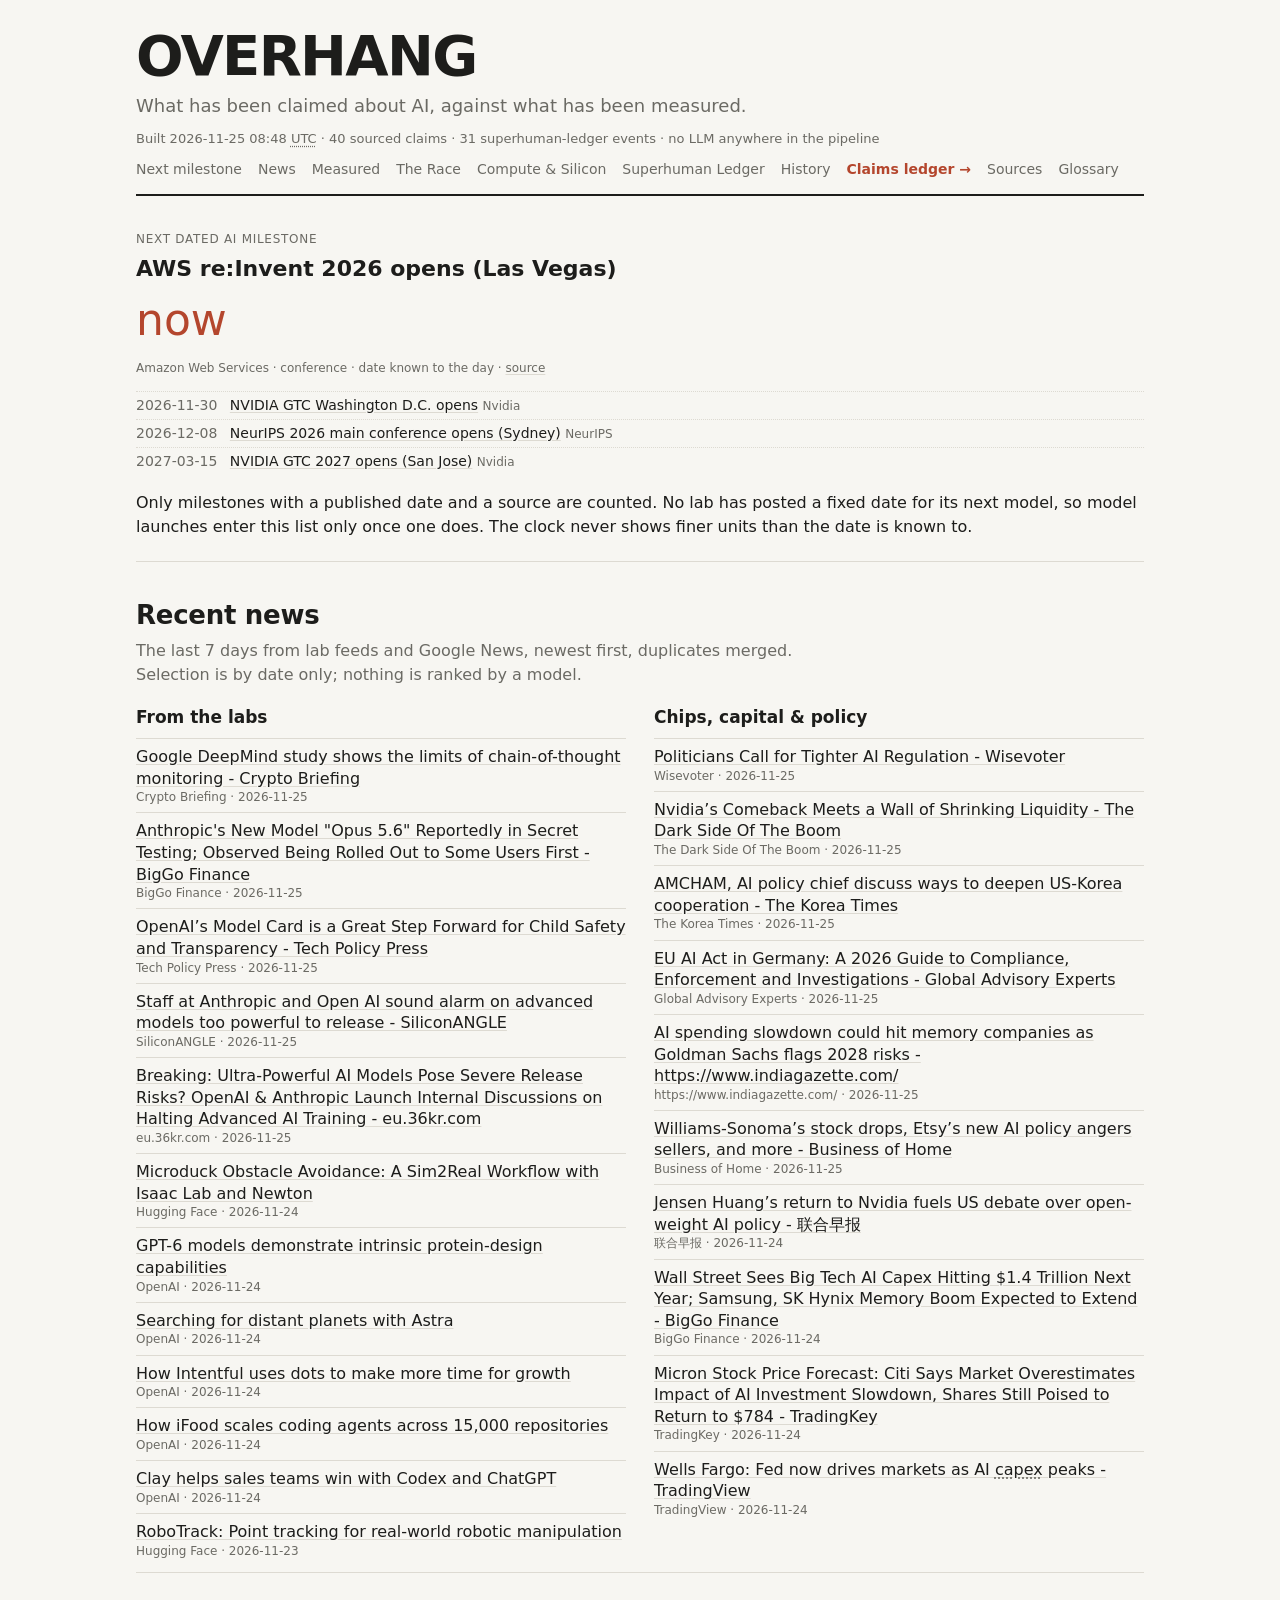
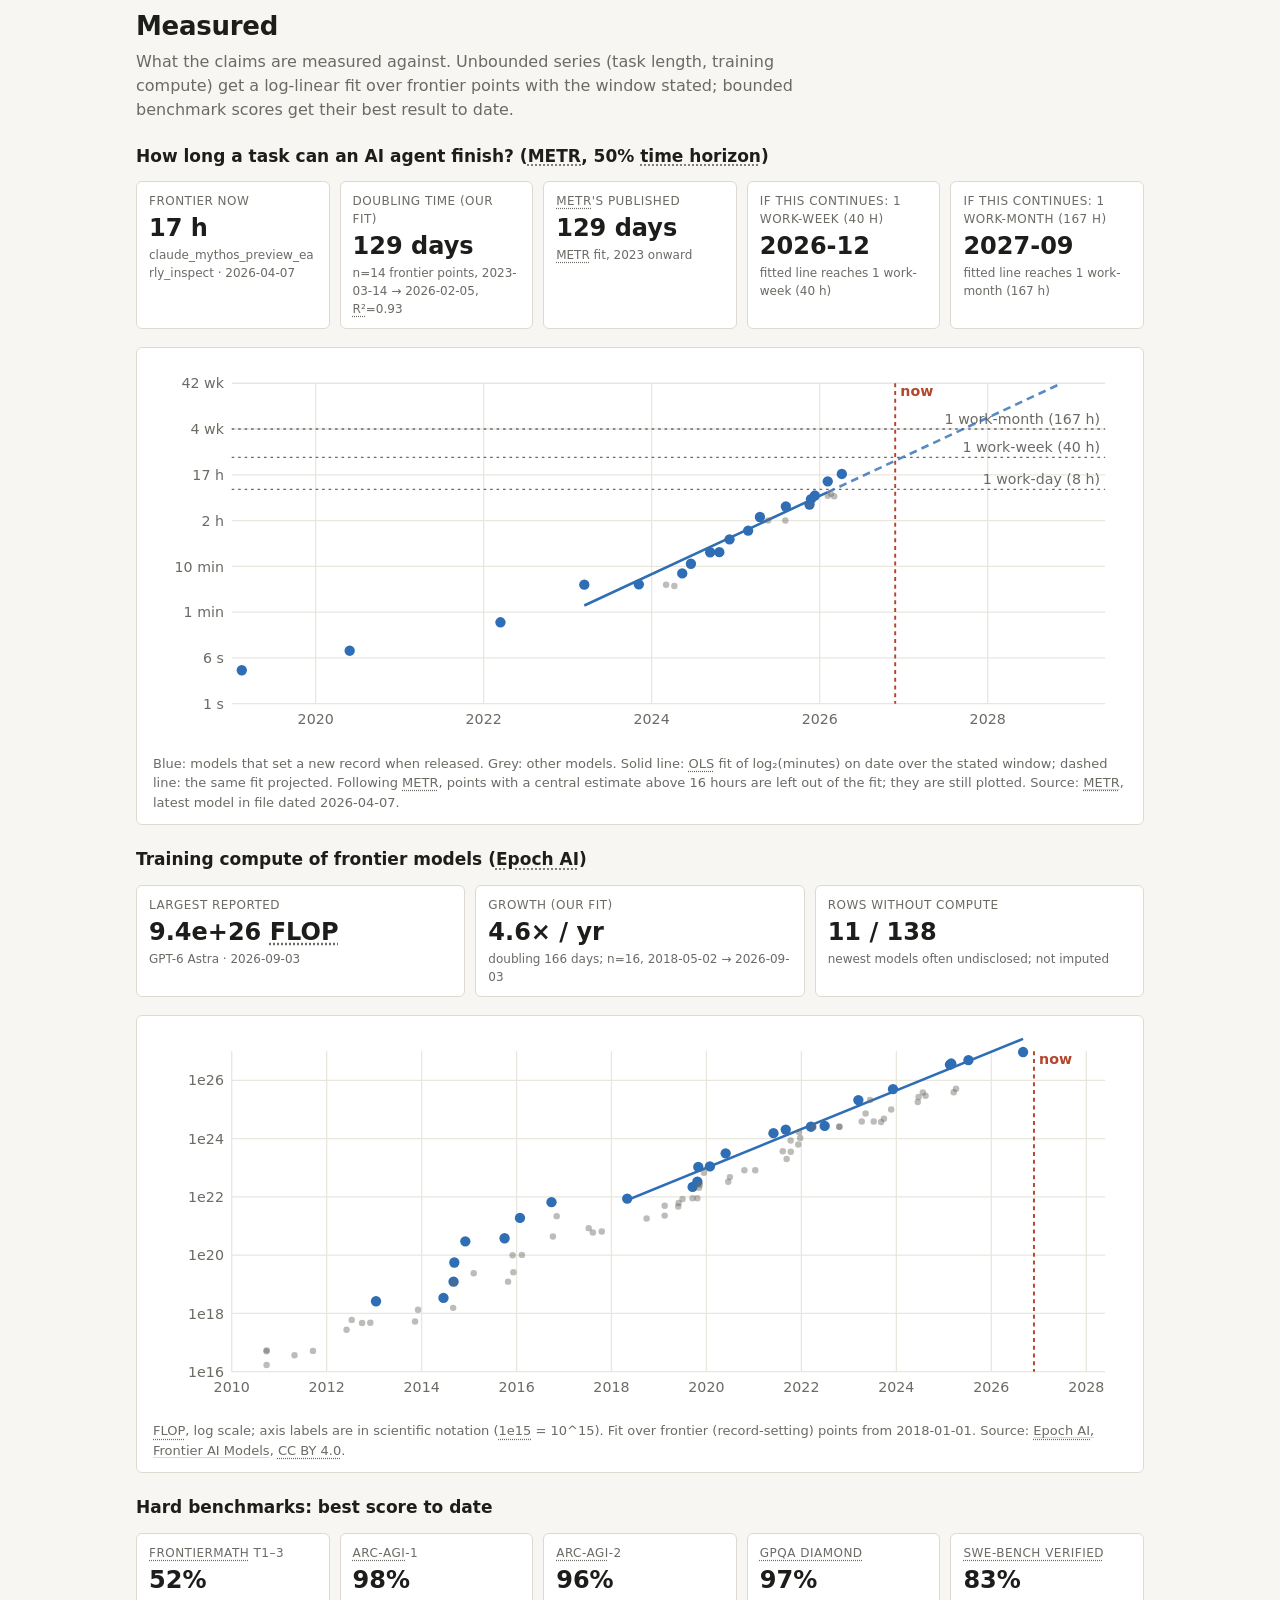
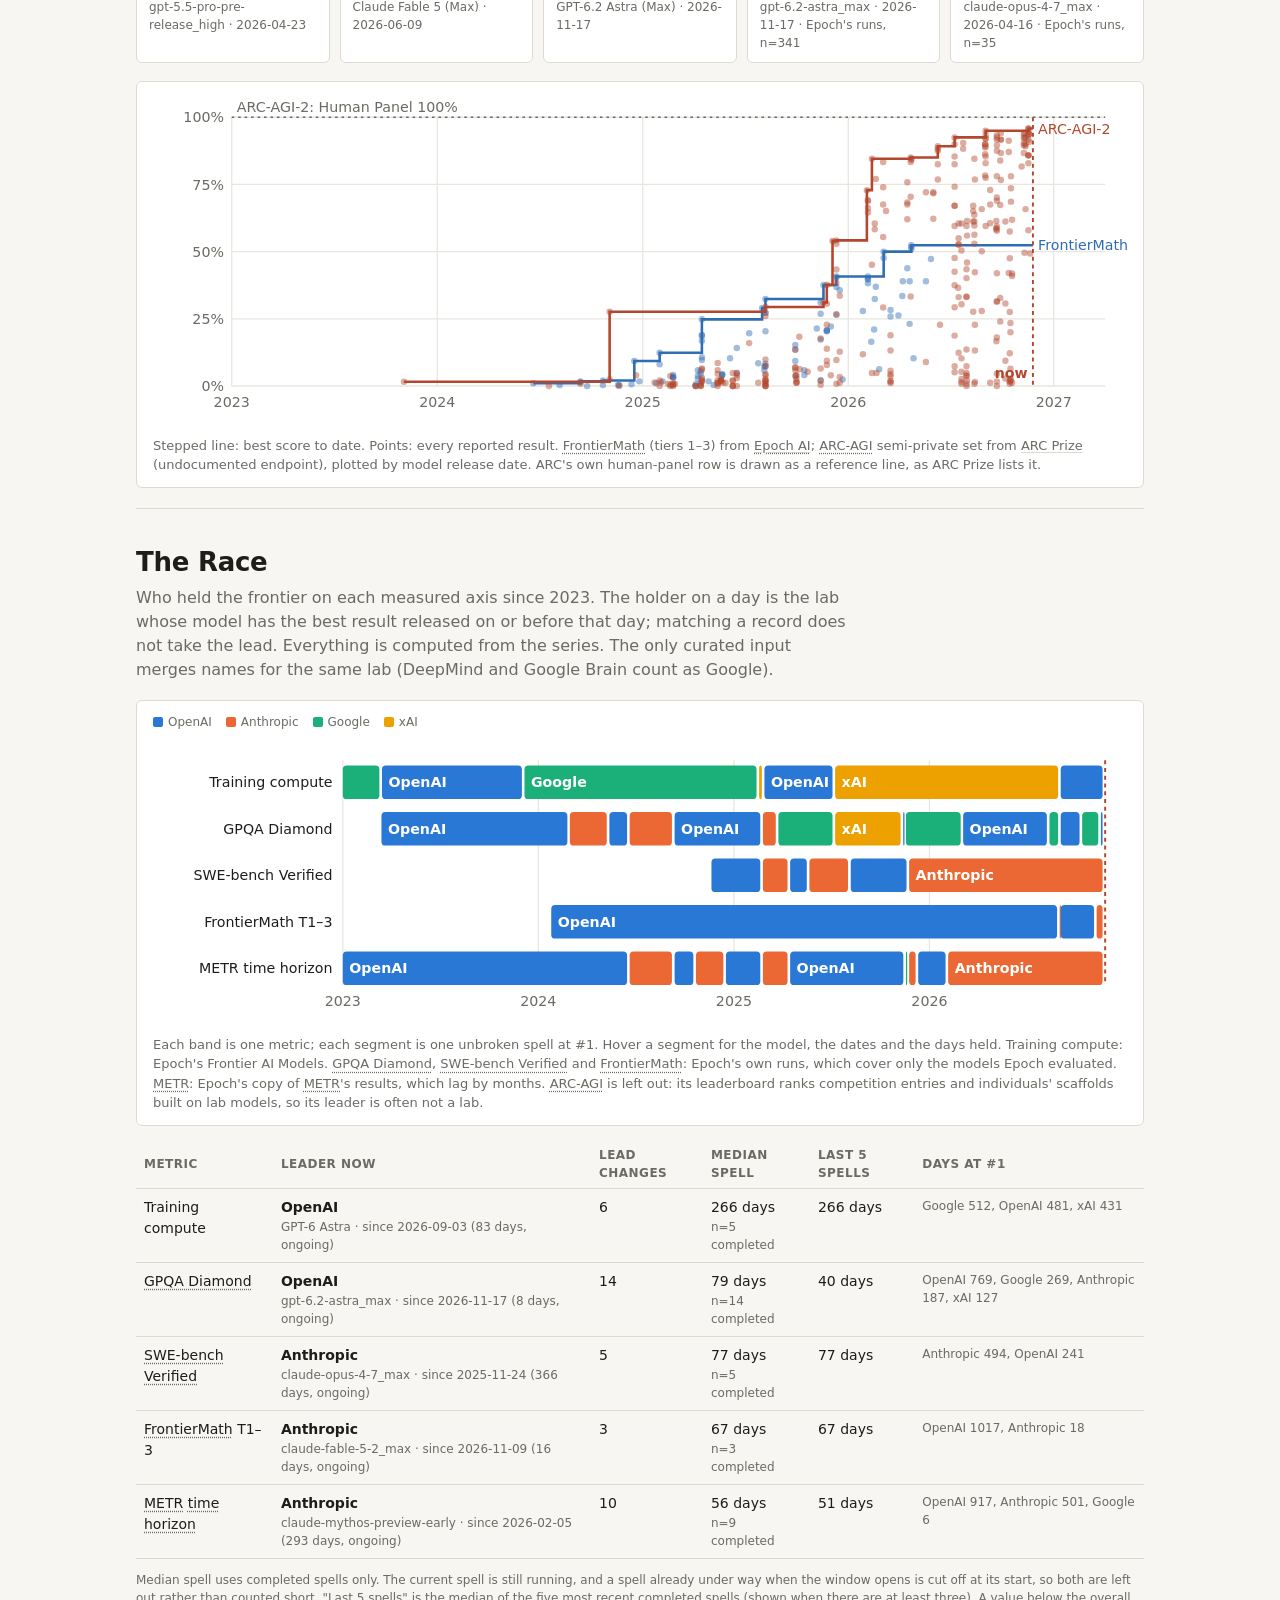
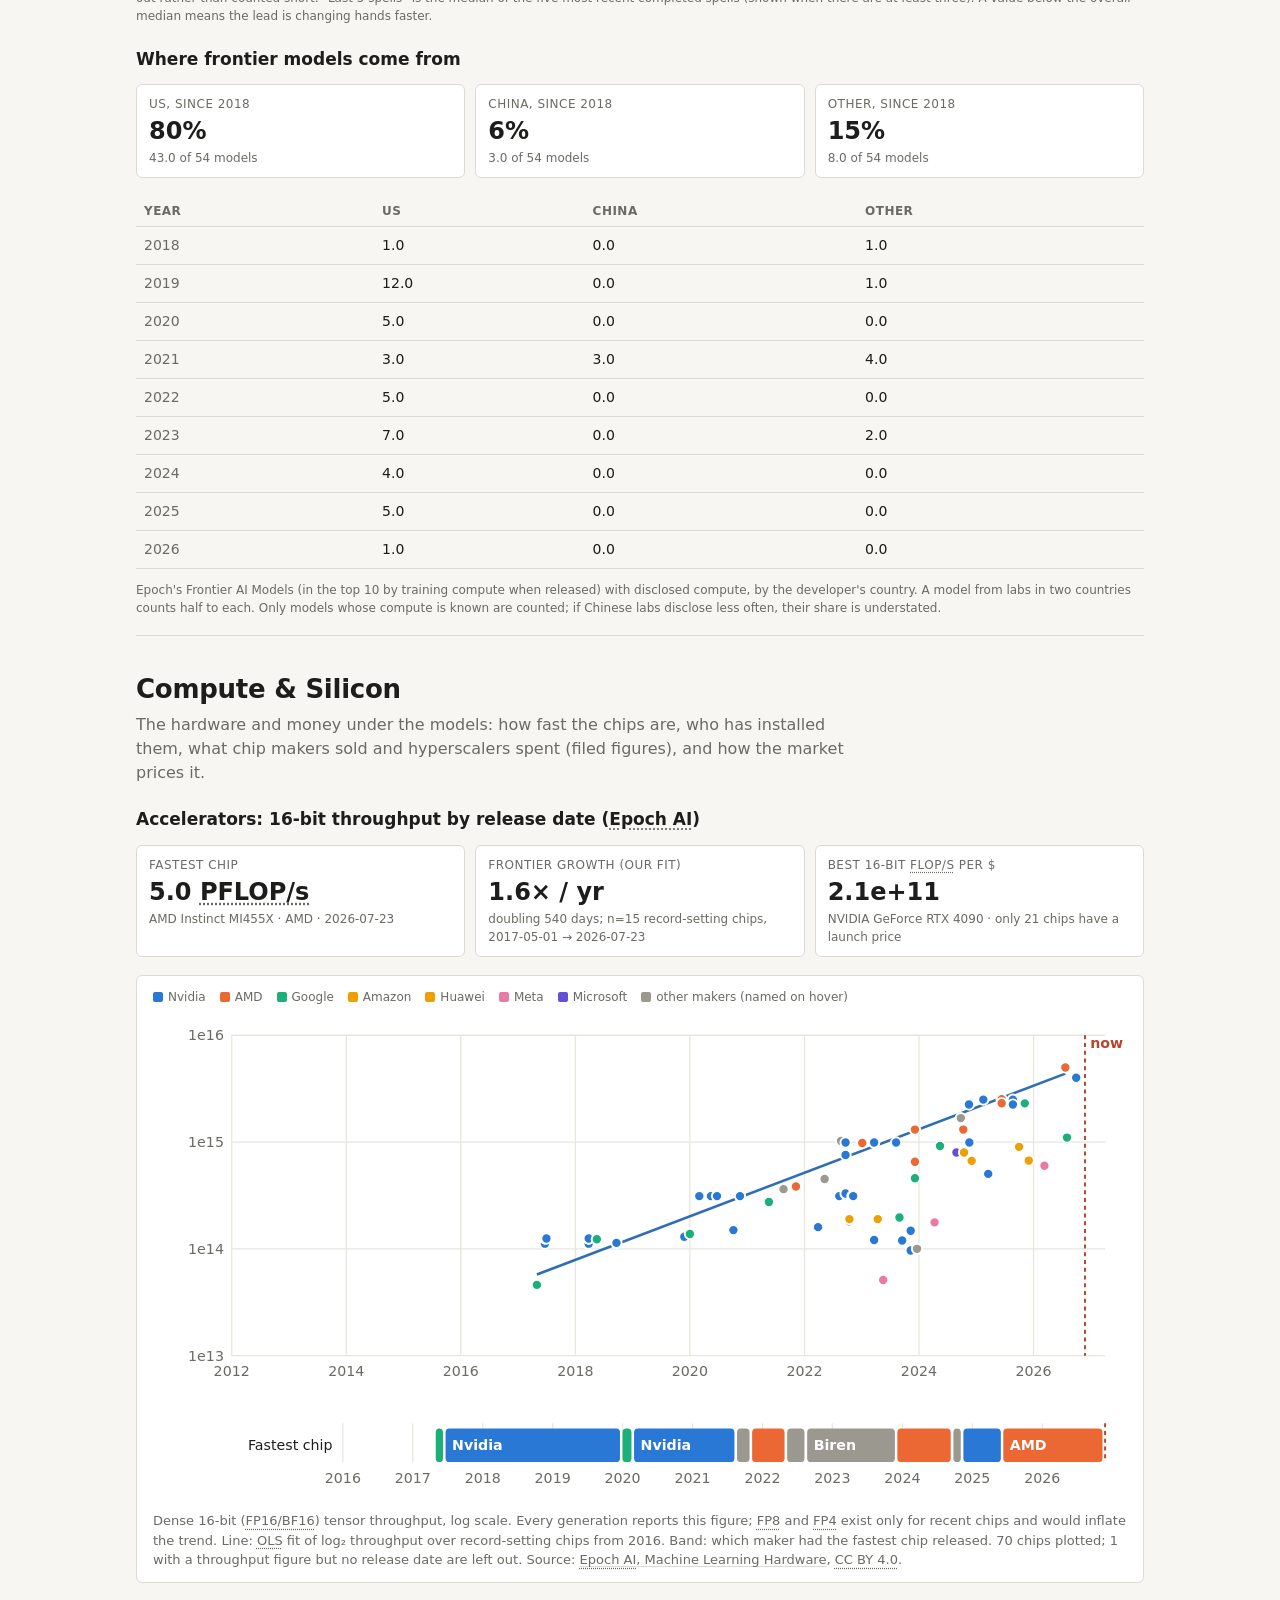
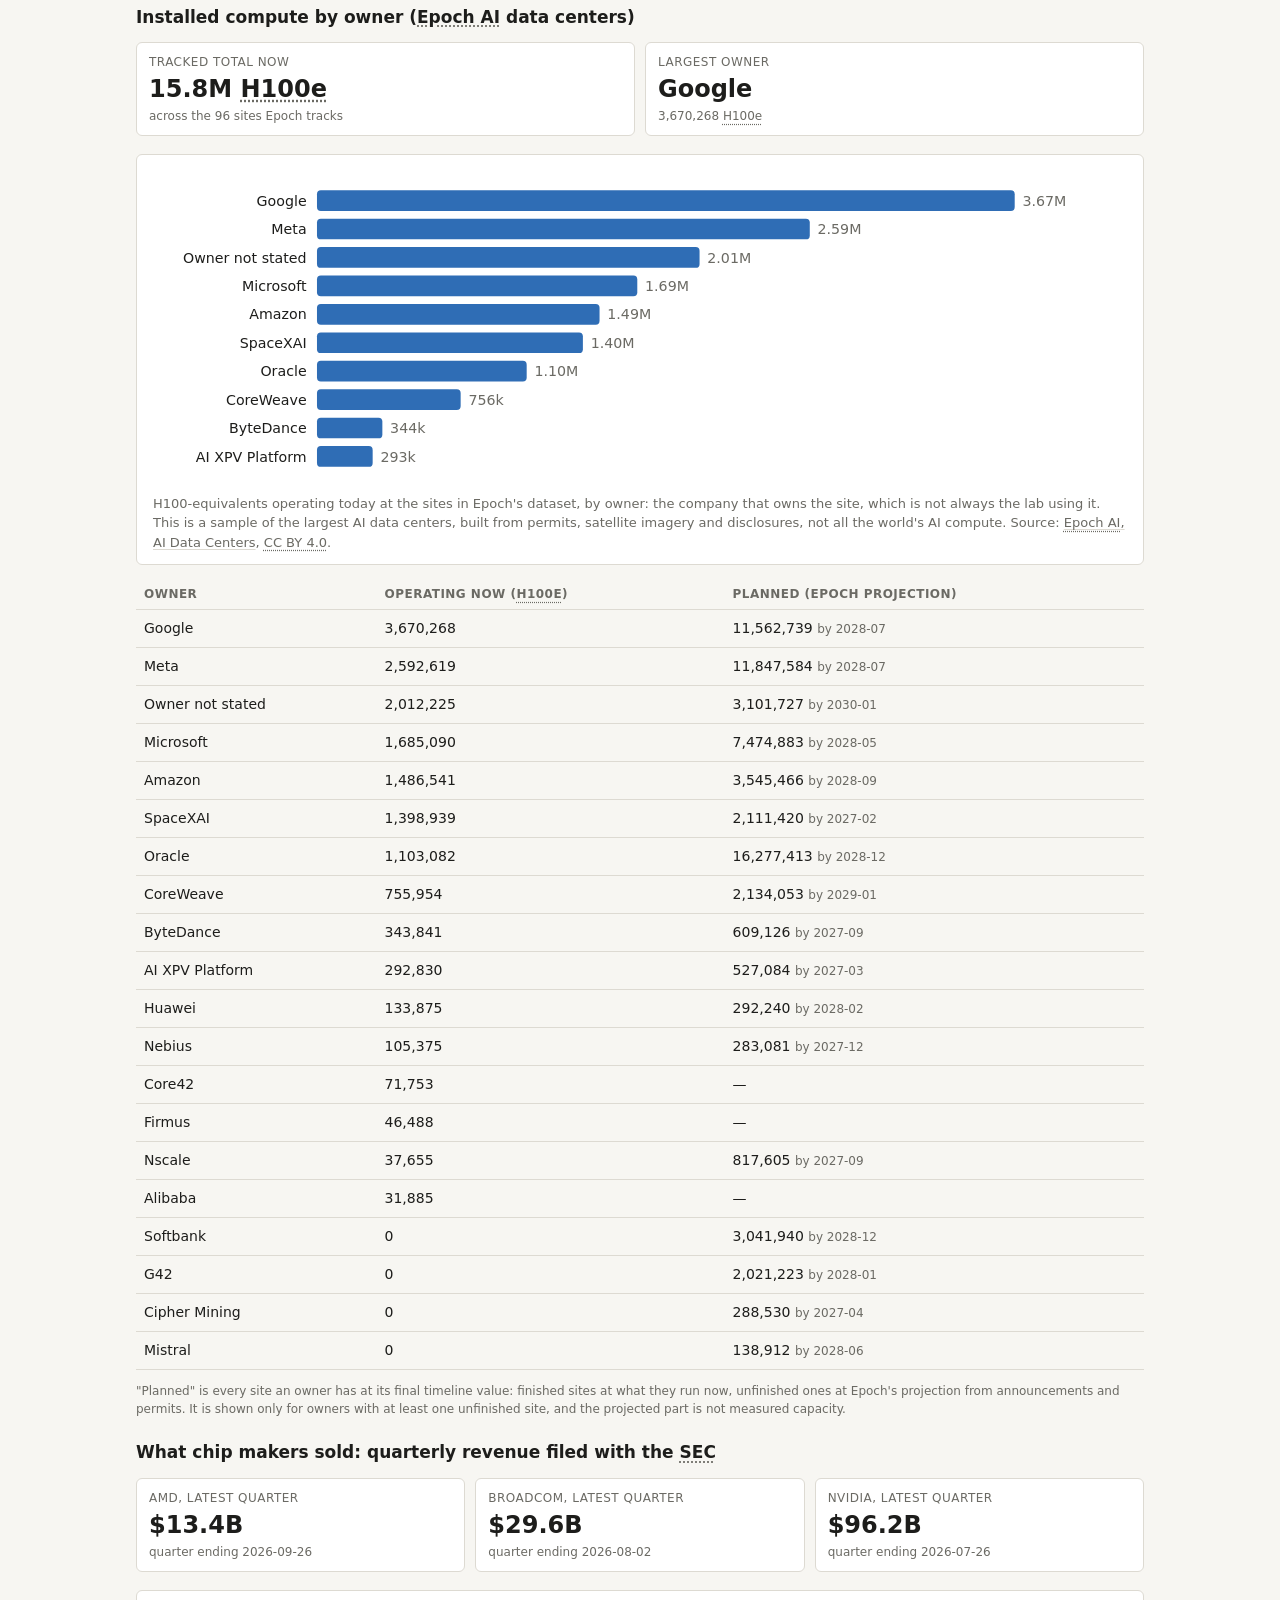
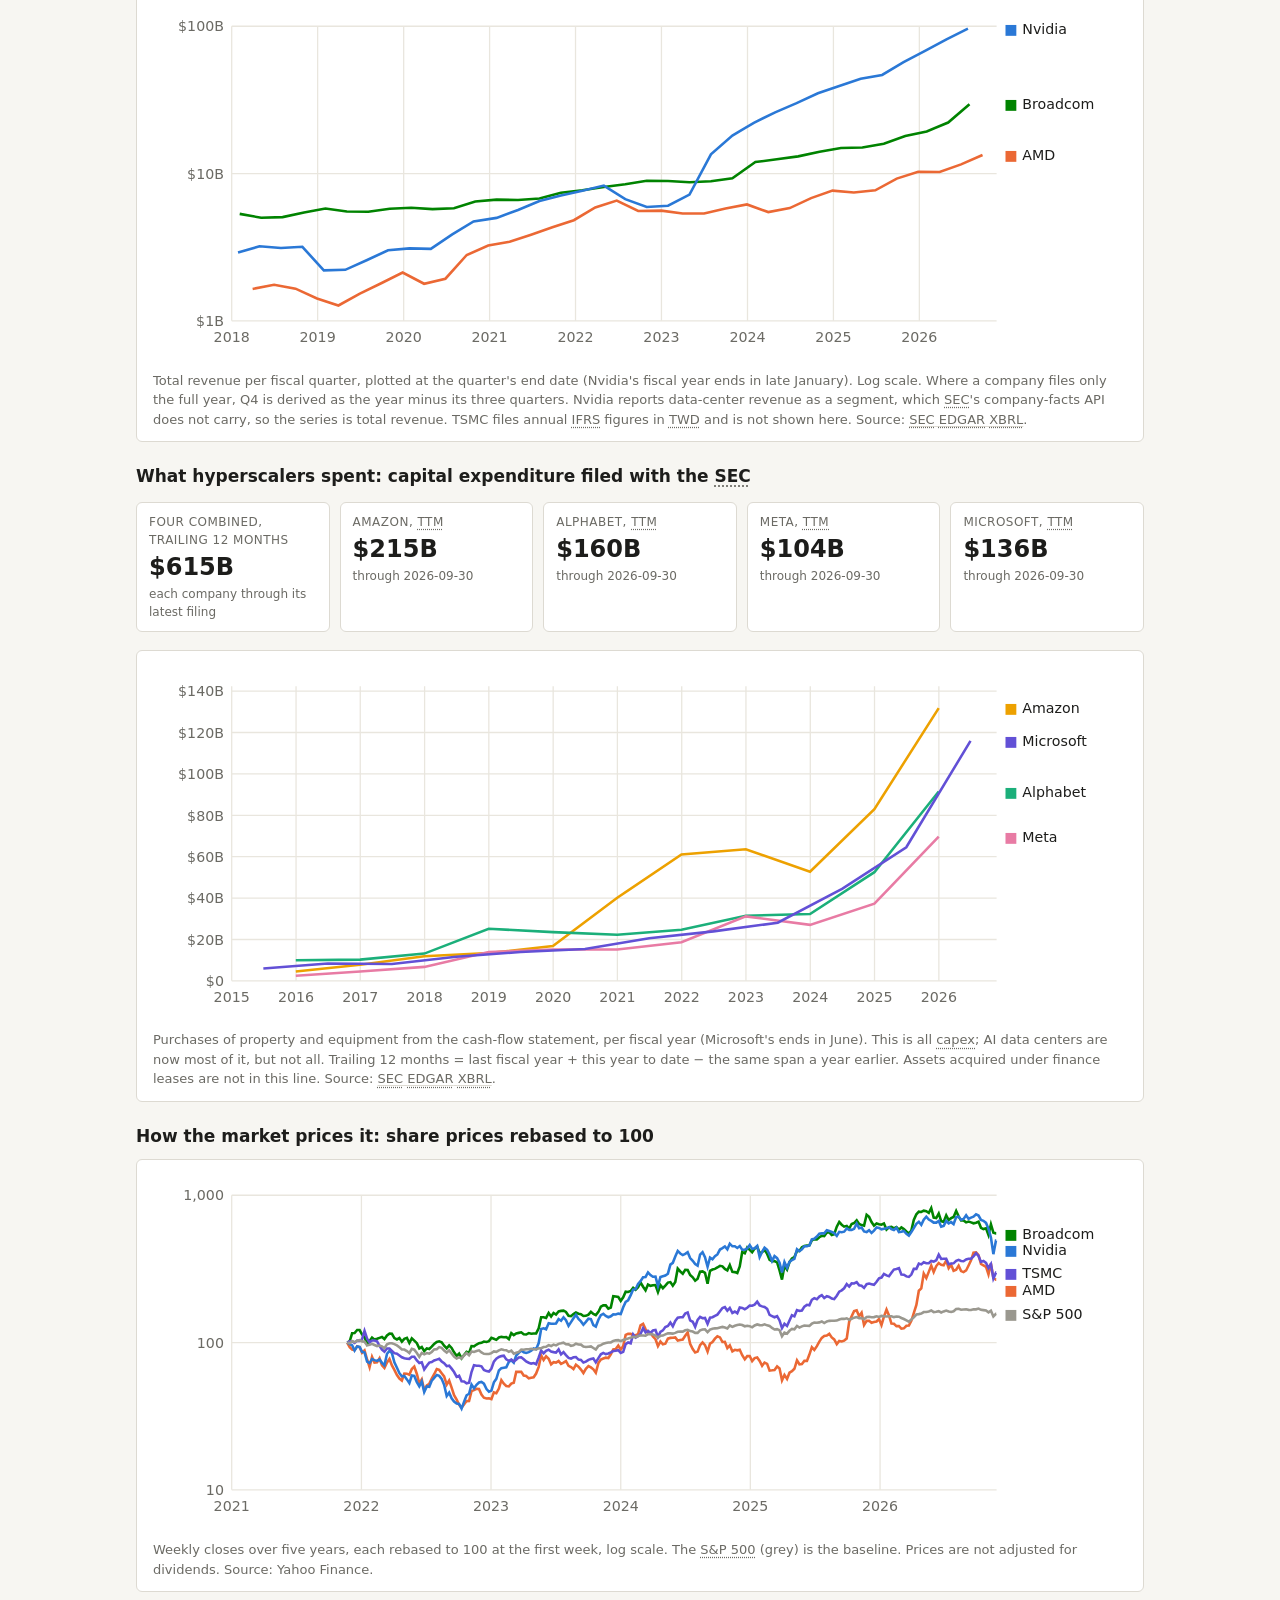
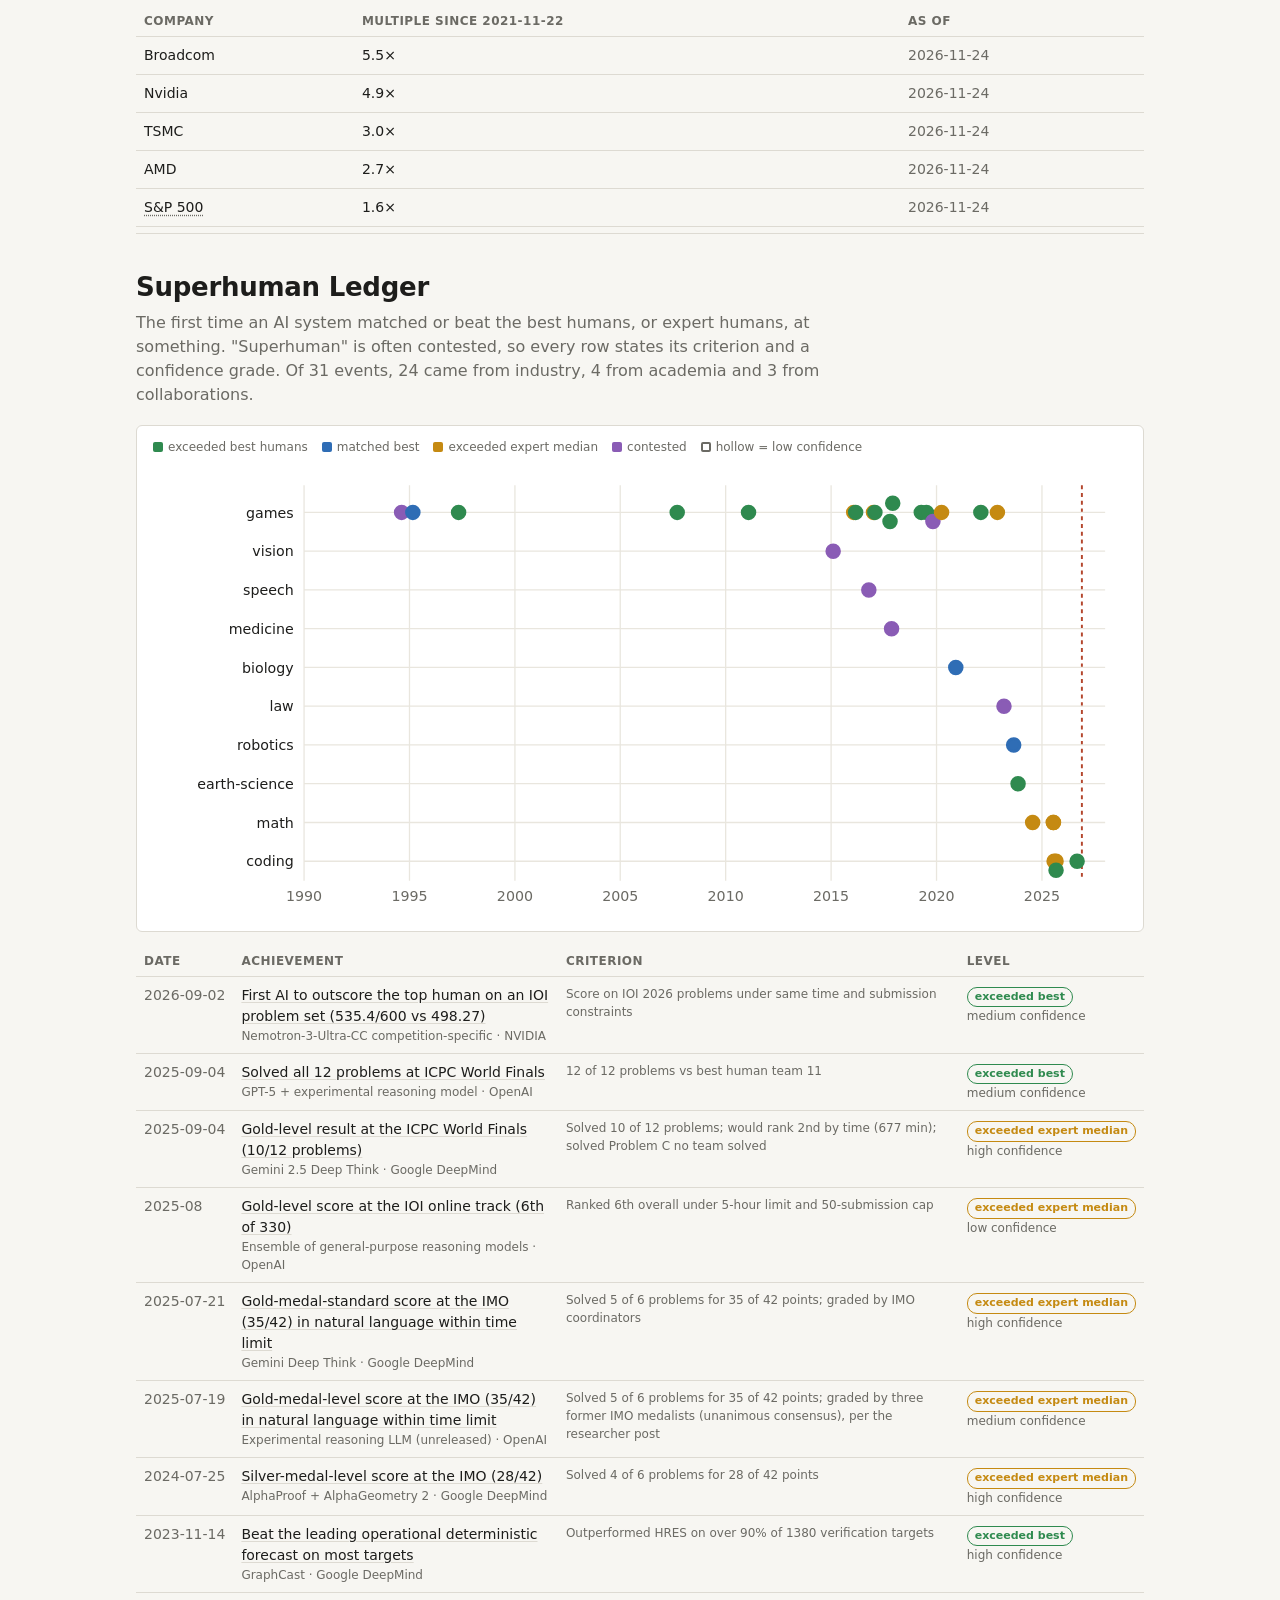
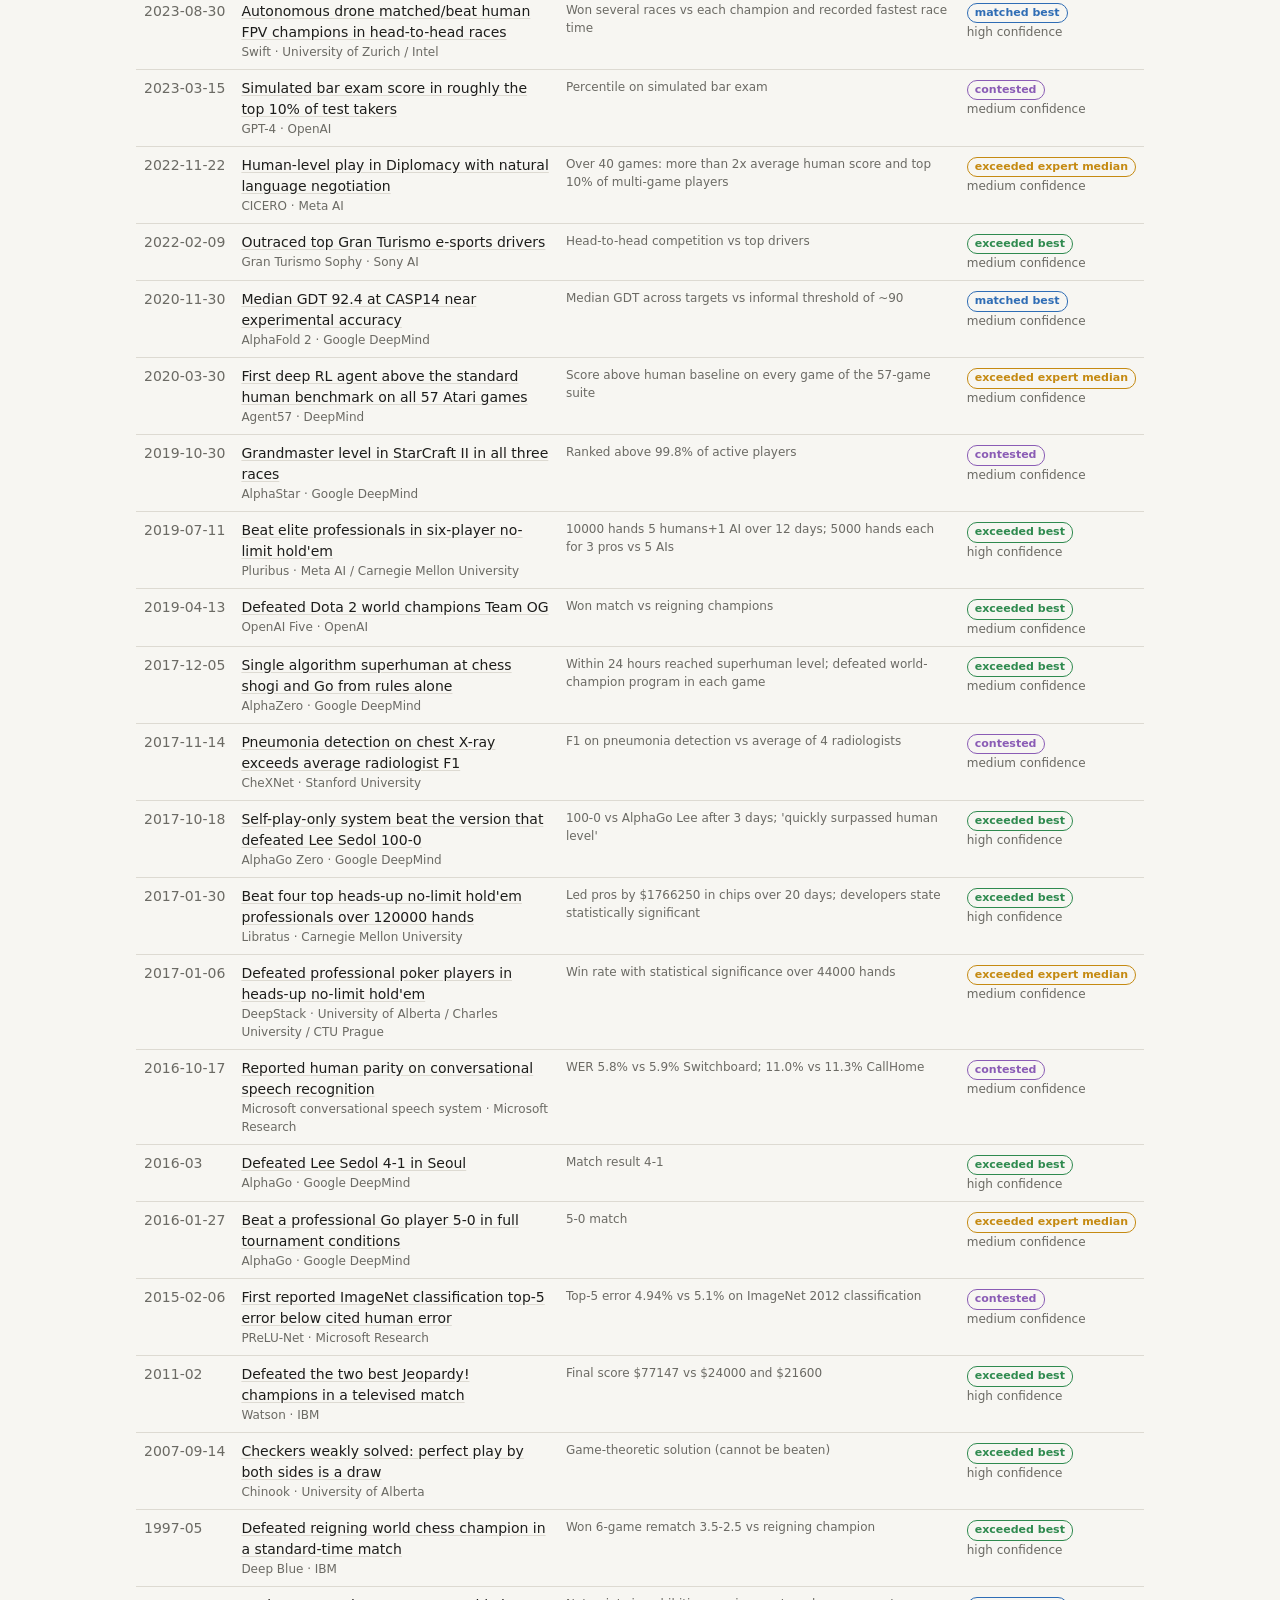
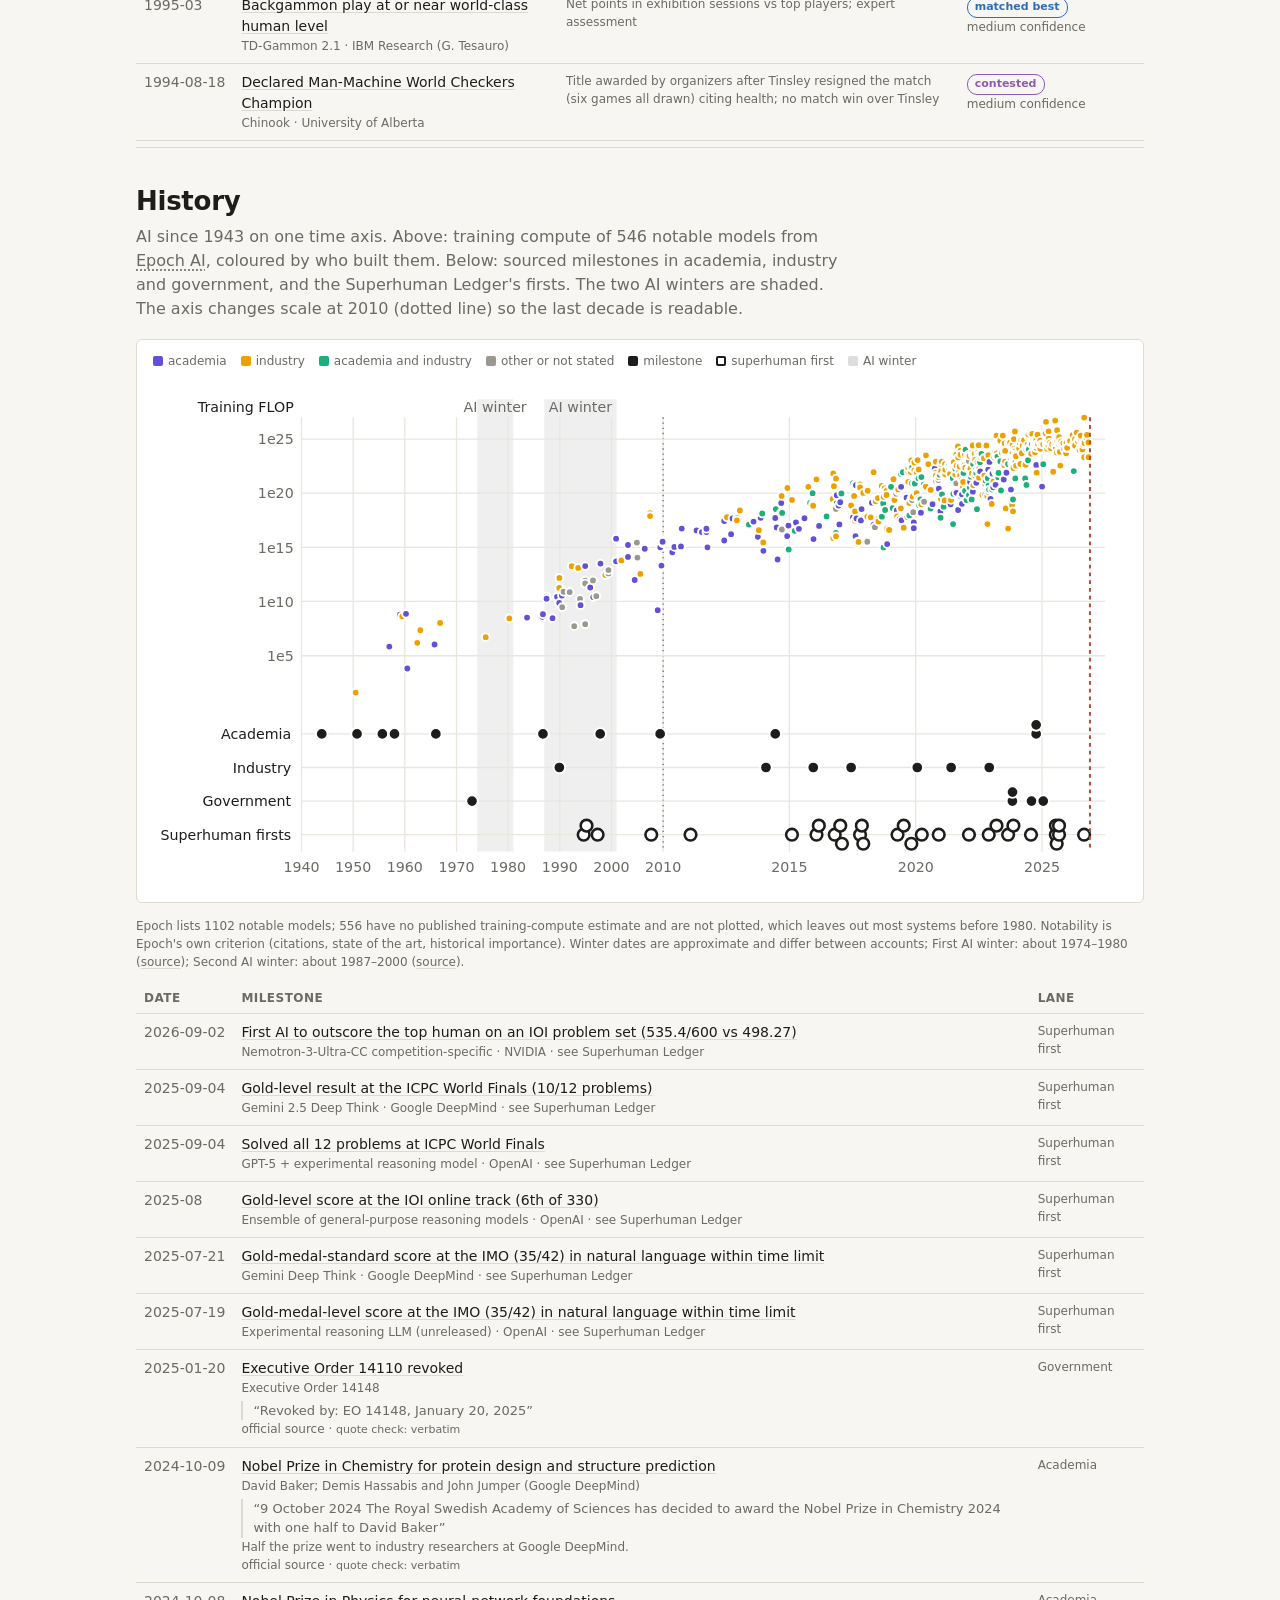
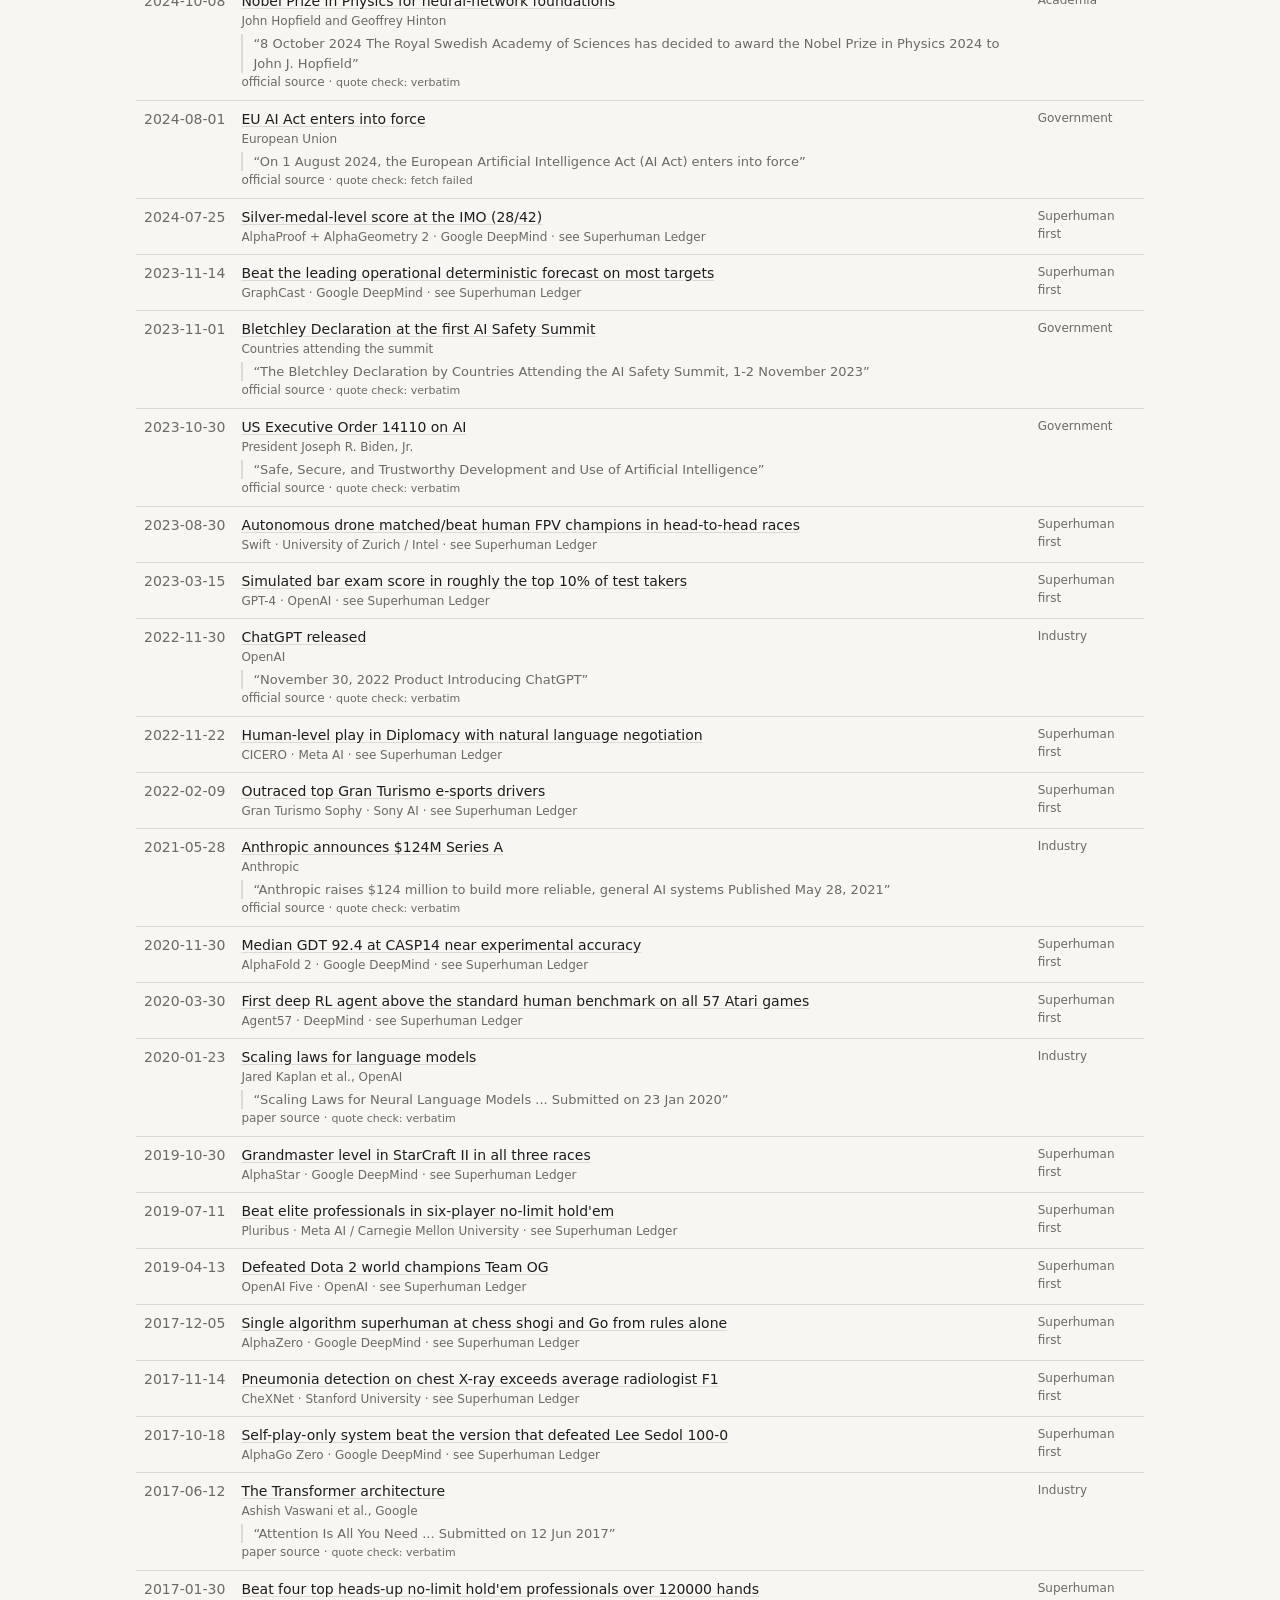
==== commit 848d8237: "chore: refresh 2026-11-25 08:48 UTC" ====
--- a/docs/index.html
+++ b/docs/index.html
@@ -214,14 +214,14 @@
 nav.toc a.toc-claims { color: var(--accent); font-weight: 600; }
 </style>
 <link rel="stylesheet" href="https://gcicc.github.io/suite/network.css">
-<script src="https://gcicc.github.io/suite/network.js" data-section="overhang" data-built="2026-11-24 22:34 UTC" data-next="every 6h" defer></script>
+<script src="https://gcicc.github.io/suite/network.js" data-section="overhang" data-built="2026-11-25 08:48 UTC" data-next="every 6h" defer></script>
 </head>
 <body>
 <main>
 <header class="mast">
   <h1><a href="index.html" style="color:inherit;text-decoration:none">OVERHANG</a></h1>
   <p class="dek">What has been claimed about AI, against what has been measured.</p>
-  <div class="meta">Built 2026-11-24 22:34 <abbr class="term" title="Coordinated Universal Time (Greenwich time).">UTC</abbr> · 40 sourced claims · 31 superhuman-ledger events · no LLM anywhere in the pipeline</div>
+  <div class="meta">Built 2026-11-25 08:48 <abbr class="term" title="Coordinated Universal Time (Greenwich time).">UTC</abbr> · 40 sourced claims · 31 superhuman-ledger events · no LLM anywhere in the pipeline</div>
   <nav class="toc">
     <a href="#next">Next milestone</a>
     <a href="#news">News</a>
@@ -254,12 +254,12 @@
     <div class="news-col">
       <h3>From the labs</h3>
       <ul class="news">
-<li><a href="https://news.google.com/rss/articles/[base64]?oc=5">OpenAI chief scientist thinks ‘perplexity’ might be the key to coordinating an AI slowdown - Fortune</a><div class="note">Fortune · <time datetime="2026-11-24T22:08+00:00">2026-11-24</time></div></li><li><a href="https://news.google.com/rss/articles/[base64]?oc=5">GPT-6 models demonstrate intrinsic protein-design capabilities - OpenAI</a><div class="note">OpenAI · <time datetime="2026-11-24T21:03+00:00">2026-11-24</time></div></li><li><a href="https://news.google.com/rss/articles/CBMiaEFVX3lxTE8yeXUwa3YySklIbVFfcjRZOVo3Q3dDV0JqSklTOEMzYmxYNmdGT24wVWNXMlBZS2dERGV6Q0huVm5pQlRWRXNlUDZYem9EcXVHNmtvZllxT1lwUDlLM1BmOTFjbmpPdmFs?oc=5">How iFood scales coding agents across 15,000 repositories - OpenAI</a><div class="note">OpenAI · <time datetime="2026-11-24T19:46+00:00">2026-11-24</time></div></li><li><a href="https://news.google.com/rss/articles/[base64]?oc=5">OpenAI’s Noam Brown: Why Game Theory Didn’t Lead to General Intelligence (Live at No Limit Finals) - Sequoia Capital</a><div class="note">Sequoia Capital · <time datetime="2026-11-24T19:03+00:00">2026-11-24</time></div></li><li><a href="https://news.google.com/rss/articles/CBMiiAFBVV95cUxQNkE3YU1IenBxWVlaRGFFeXBDaU1FeEZrYS14S3dOcFNfbWhLOGRBRmpveXA1bnNVakFOdThSeGRzaGtnN1dFWGNpZmR1b1F0TDZ5eTZlbmNRNnlnU01yNEw2dmZ2OW1fM2sya05CclFCSWpJVnMzRHZ3MUw0b1pXWGRnUlVtMERP?oc=5">Anthropic and OpenAI employees warn their best AI models are too unsafe to release - Quartz</a><div class="note">Quartz · <time datetime="2026-11-24T18:22+00:00">2026-11-24</time></div></li><li><a href="https://huggingface.co/blog/nvidia/microduck-obstacle-avoidance">Microduck Obstacle Avoidance: A Sim2Real Workflow with Isaac Lab and Newton</a><div class="note">Hugging Face · <time datetime="2026-11-24T16:34+00:00">2026-11-24</time></div></li><li><a href="https://openai.com/index/searching-for-distant-planets-with-astra">Searching for distant planets with Astra</a><div class="note">OpenAI · <time datetime="2026-11-24T11:00+00:00">2026-11-24</time></div></li><li><a href="https://openai.com/business/customer-stories/intentful-dots">How Intentful uses dots to make more time for growth</a><div class="note">OpenAI · <time datetime="2026-11-24T00:00+00:00">2026-11-24</time></div></li><li><a href="https://openai.com/index/introducing-shirudo">OpenAI and Cisco introduce Shirudo</a><div class="note">OpenAI · <time datetime="2026-11-23T21:20+00:00">2026-11-23</time></div></li><li><a href="https://huggingface.co/blog/allenai/robotrack">RoboTrack: Point tracking for real-world robotic manipulation</a><div class="note">Hugging Face · <time datetime="2026-11-23T17:20+00:00">2026-11-23</time></div></li><li><a href="https://deepmind.google/blog/finding-faster-quantum-algorithms-with-agents-and-formal-verification/">Finding faster quantum algorithms with agents and formal verification</a><div class="note">Google DeepMind · <time datetime="2026-11-23T16:59+00:00">2026-11-23</time></div></li><li><a href="https://openai.com/business/learn/connected-intelligence-for-in-house-legal">Connected intelligence for in-house legal</a><div class="note">OpenAI · <time datetime="2026-11-23T08:00+00:00">2026-11-23</time></div></li>      </ul>
+<li><a href="https://news.google.com/rss/articles/CBMihAFBVV95cUxQQUE4OW5vWHBnMWVfZ1pXbkhhaU0tUE9XRGRMOVREc0RQU1otQmZxUURFVW5hR2JBSW1pRWNYRUNLa1hITXBrQU9RbFQ2NFZNNXNDa0JldVVRWUswU0hfYnlQWTVVeUE3WlNIUXA1ZzladGppbzBhZUt6VGM1QkgyNERVX2U?oc=5">Google DeepMind study shows the limits of chain-of-thought monitoring - Crypto Briefing</a><div class="note">Crypto Briefing · <time datetime="2026-11-25T06:30+00:00">2026-11-25</time></div></li><li><a href="https://news.google.com/rss/articles/CBMidkFVX3lxTE9OZVlRenlPV0lKOG0yXzRlMlMzaEpvaThqTGxBWm1uUGczSDlSMWhCUkxvd0wtZkllUEJwbEhTWl9vTnRLclBYRlE2Y0xaek9ZMGU2VDZPQXQxN3FCU21HZFJDMTFBajQ4X2FUa3lNN0w3SkFwekE?oc=5">Anthropic&#39;s New Model &#34;Opus 5.6&#34; Reportedly in Secret Testing; Observed Being Rolled Out to Some Users First - BigGo Finance</a><div class="note">BigGo Finance · <time datetime="2026-11-25T03:35+00:00">2026-11-25</time></div></li><li><a href="https://news.google.com/rss/articles/[base64]?oc=5">OpenAI’s Model Card is a Great Step Forward for Child Safety and Transparency - Tech Policy Press</a><div class="note">Tech Policy Press · <time datetime="2026-11-25T02:02+00:00">2026-11-25</time></div></li><li><a href="https://news.google.com/rss/articles/[base64]?oc=5">Staff at Anthropic and Open AI sound alarm on advanced models too powerful to release - SiliconANGLE</a><div class="note">SiliconANGLE · <time datetime="2026-11-25T01:41+00:00">2026-11-25</time></div></li><li><a href="https://news.google.com/rss/articles/CBMiU0FVX3lxTE1hM29aZ1pQdTlURVJQWnVRZm81TlZlRjhDdVNMd0dfWlFtS1FJZTJ0Q1NKTzY3eUhRRGdJZGwyTFZfOTJXLXlieUVhOHJhWVV1YzUw?oc=5">Breaking: Ultra-Powerful AI Models Pose Severe Release Risks? OpenAI &amp; Anthropic Launch Internal Discussions on Halting Advanced AI Training - eu.36kr.com</a><div class="note">eu.36kr.com · <time datetime="2026-11-25T01:02+00:00">2026-11-25</time></div></li><li><a href="https://huggingface.co/blog/nvidia/microduck-obstacle-avoidance">Microduck Obstacle Avoidance: A Sim2Real Workflow with Isaac Lab and Newton</a><div class="note">Hugging Face · <time datetime="2026-11-24T16:34+00:00">2026-11-24</time></div></li><li><a href="https://openai.com/index/gpt-6-models-demonstrate-intrinsic-protein-design-capabilities">GPT-6 models demonstrate intrinsic protein-design capabilities</a><div class="note">OpenAI · <time datetime="2026-11-24T13:00+00:00">2026-11-24</time></div></li><li><a href="https://openai.com/index/searching-for-distant-planets-with-astra">Searching for distant planets with Astra</a><div class="note">OpenAI · <time datetime="2026-11-24T11:00+00:00">2026-11-24</time></div></li><li><a href="https://openai.com/business/customer-stories/intentful-dots">How Intentful uses dots to make more time for growth</a><div class="note">OpenAI · <time datetime="2026-11-24T00:00+00:00">2026-11-24</time></div></li><li><a href="https://openai.com/business/customer-stories/ifood">How iFood scales coding agents across 15,000 repositories</a><div class="note">OpenAI · <time datetime="2026-11-24T00:00+00:00">2026-11-24</time></div></li><li><a href="https://openai.com/business/customer-stories/clay-plugins-openai">Clay helps sales teams win with Codex and ChatGPT</a><div class="note">OpenAI · <time datetime="2026-11-24T00:00+00:00">2026-11-24</time></div></li><li><a href="https://huggingface.co/blog/allenai/robotrack">RoboTrack: Point tracking for real-world robotic manipulation</a><div class="note">Hugging Face · <time datetime="2026-11-23T17:20+00:00">2026-11-23</time></div></li>      </ul>
     </div>
     <div class="news-col">
       <h3>Chips, capital &amp; policy</h3>
       <ul class="news">
-<li><a href="https://news.google.com/rss/articles/[base64]?oc=5">AI Regulation Could Put BILL Stock In Focus - Yahoo Finance</a><div class="note">Yahoo Finance · <time datetime="2026-11-24T21:11+00:00">2026-11-24</time></div></li><li><a href="https://news.google.com/rss/articles/CBMidkFVX3lxTE9rNjZFb3pxYzM0MllRVHZGZlgwMGhqTXFJSjdvbDR5S0gxS0hzb2l2VTgxd1VWYmtuLXhVeUtlVG53all1ZE5zYXdwbWxyQURtUXBuRmNyYTREaUl4MHo3NmVrUmJsbmdtV1h3b3dPUkNybTdQbXc?oc=5">Wall Street Sees Big Tech AI Capex Hitting $1.4 Trillion Next Year; Samsung, SK Hynix Memory Boom Expected to Extend - BigGo Finance</a><div class="note">BigGo Finance · <time datetime="2026-11-24T20:35+00:00">2026-11-24</time></div></li><li><a href="https://news.google.com/rss/articles/CBMihgFBVV95cUxQZV9kVUMtUTBBV3FLMjhVdTNxNnlXZjRyanJYbHhLMklub2FsQnFRMzdmXzBkX1dSVkl2bnltdjZQNHRJcVdNWHRJM3ZWVGU2Y1RGd1N4WkJpVm8tMDJiLWIza0QwdGVfNHdWUWFxcTNEU3JabGxIZnEyaEtVUVQzWGh3N1BtQQ?oc=5">Reaffirming the New University’s AI policy - New University</a><div class="note">New University · <time datetime="2026-11-24T19:58+00:00">2026-11-24</time></div></li><li><a href="https://news.google.com/rss/articles/[base64]?oc=5">OpenAI’s Greg Brockman: “The World Is Not Building Enough Compute.” Wall Street Just Stopped Raising Capex Forecasts - TIKR.com</a><div class="note">TIKR.com · <time datetime="2026-11-24T19:18+00:00">2026-11-24</time></div></li><li><a href="https://news.google.com/rss/articles/[base64]?oc=5">EU AI Act: What Changes Now vs. What Starts in 2026 - BankInfoSecurity</a><div class="note">BankInfoSecurity · <time datetime="2026-11-24T17:28+00:00">2026-11-24</time></div></li><li><a href="https://news.google.com/rss/articles/[base64]?oc=5">Hassan says AI regulation, investigating tech outages will be top priorities in January - New Hampshire Public Radio</a><div class="note">New Hampshire Public Radio · <time datetime="2026-11-24T16:33+00:00">2026-11-24</time></div></li><li><a href="https://news.google.com/rss/articles/[base64]?oc=5">Micron Stock Price Forecast: Citi Says Market Overestimates Impact of AI Investment Slowdown, Shares Still Poised to Return to $784 - TradingKey</a><div class="note">TradingKey · <time datetime="2026-11-24T15:58+00:00">2026-11-24</time></div></li><li><a href="https://news.google.com/rss/articles/CBMijwFBVV95cUxOM2xQMEthRW5SQ3p1TUY1eVVPYU84T0l0T2d0XzFRdnloRThPdUVFWHNqcEhLSXpLM3JJYUkwUlhsZDJSbTdsRlNRNjNZclZmYXFHU0UtNzVRS3dRMjdqcTNSMG13Z2dxMmliN0trWUlpNkp5UjhaMldUSHNNcjZybnNCdFdDSEx6QXJXV1RKZw?oc=5">AI Act Transparency Italy: Inspection Pack Guide - Global Advisory Experts</a><div class="note">Global Advisory Experts · <time datetime="2026-11-24T15:58+00:00">2026-11-24</time></div></li><li><a href="https://news.google.com/rss/articles/[base64]?oc=5">Wells Fargo: Fed now drives markets as AI <abbr class="term" title="Capital expenditure: cash spent on long-lived assets such as buildings, servers and chips.">capex</abbr> peaks - TradingView</a><div class="note">TradingView · <time datetime="2026-11-24T15:04+00:00">2026-11-24</time></div></li><li><a href="https://news.google.com/rss/articles/CBMiX0FVX3lxTFBsUWpJU0FsUVUydjJrNXAyUkJOSDNNOWZLam94aW1OWVdwZURfZHQzcnJ1SXdWYjJSS3JPTUhpT1RJSGZ0bVhCSGROWk43SGVNOG1VS0gwSTBXeUZ1aV9V?oc=5">Jensen Back, AI Trade on - Industrial Deep Dive with Steve Tusa | The Real Eisman Playbook Ep 85 - BigGo Finance</a><div class="note">BigGo Finance · <time datetime="2026-11-24T12:32+00:00">2026-11-24</time></div></li>      </ul>
+<li><a href="https://news.google.com/rss/articles/CBMijgFBVV95cUxOQ2hpXzhZd05aQ3JuTGRGWDAzVEkyR0RMejBMZ2RyZjVjaldGX256VFBTRU52c0tBNWNHMlF3LVVVd21IRnptOHZGR2RDdWVQWG9uN1RiU0xIRXA4SnR3OXctQmdPaS0wcjF1TGhRUzJTTjVlR1N0dVRmak5IS3JkZFNsZ1BMVk8ycS1OZkNB?oc=5">Politicians Call for Tighter AI Regulation - Wisevoter</a><div class="note">Wisevoter · <time datetime="2026-11-25T07:18+00:00">2026-11-25</time></div></li><li><a href="https://news.google.com/rss/articles/CBMiggFBVV95cUxNU3MtOHoycTlfOUNwOGJqWGM1UzFXYkhodjJXcDBSNlgwZWFfQzZvX05rSmxGb3VienZxSFEwcnZ0N1JtdkREQ2dLMU1xbFppTkY4dmVCUWFrMzF4TmtBQ2R5SzhEUWlvSnl1dFdEUF9ZaEdoRmpGMFU1amJuTGtLZlZn?oc=5">Nvidia’s Comeback Meets a Wall of Shrinking Liquidity - The Dark Side Of The Boom</a><div class="note">The Dark Side Of The Boom · <time datetime="2026-11-25T07:16+00:00">2026-11-25</time></div></li><li><a href="https://news.google.com/rss/articles/[base64]?oc=5">AMCHAM, AI policy chief discuss ways to deepen US-Korea cooperation - The Korea Times</a><div class="note">The Korea Times · <time datetime="2026-11-25T06:51+00:00">2026-11-25</time></div></li><li><a href="https://news.google.com/rss/articles/CBMiiAFBVV95cUxOaVotSzczU3JOUks5X2NVT0QtV1V6VkJmZG0wTFk0UGotcXZZVlpjQTZlbmRPejA1UUZEa2RQUXRHREo3c1dsaFFfc1pwNG1jYm9xZXM1SWw3R201U1lSTUdxbEdWTXZUNXlNd0dYVmYtUExsQ0pKeVlIV2ljU0ZHZXZBX1pLa2t5?oc=5">EU AI Act in Germany: A 2026 Guide to Compliance, Enforcement and Investigations - Global Advisory Experts</a><div class="note">Global Advisory Experts · <time datetime="2026-11-25T01:19+00:00">2026-11-25</time></div></li><li><a href="https://news.google.com/rss/articles/[base64]?oc=5">AI spending slowdown could hit memory companies as Goldman Sachs flags 2028 risks - https://www.indiagazette.com/</a><div class="note">https://www.indiagazette.com/ · <time datetime="2026-11-25T01:04+00:00">2026-11-25</time></div></li><li><a href="https://news.google.com/rss/articles/[base64]?oc=5">Williams-Sonoma’s stock drops, Etsy’s new AI policy angers sellers, and more - Business of Home</a><div class="note">Business of Home · <time datetime="2026-11-25T00:58+00:00">2026-11-25</time></div></li><li><a href="https://news.google.com/rss/articles/[base64]?oc=5">Jensen Huang’s return to Nvidia fuels US debate over open-weight AI policy - 联合早报</a><div class="note">联合早报 · <time datetime="2026-11-24T23:44+00:00">2026-11-24</time></div></li><li><a href="https://news.google.com/rss/articles/CBMidkFVX3lxTE9rNjZFb3pxYzM0MllRVHZGZlgwMGhqTXFJSjdvbDR5S0gxS0hzb2l2VTgxd1VWYmtuLXhVeUtlVG53all1ZE5zYXdwbWxyQURtUXBuRmNyYTREaUl4MHo3NmVrUmJsbmdtV1h3b3dPUkNybTdQbXc?oc=5">Wall Street Sees Big Tech AI Capex Hitting $1.4 Trillion Next Year; Samsung, SK Hynix Memory Boom Expected to Extend - BigGo Finance</a><div class="note">BigGo Finance · <time datetime="2026-11-24T20:35+00:00">2026-11-24</time></div></li><li><a href="https://news.google.com/rss/articles/[base64]?oc=5">Micron Stock Price Forecast: Citi Says Market Overestimates Impact of AI Investment Slowdown, Shares Still Poised to Return to $784 - TradingKey</a><div class="note">TradingKey · <time datetime="2026-11-24T15:58+00:00">2026-11-24</time></div></li><li><a href="https://news.google.com/rss/articles/[base64]?oc=5">Wells Fargo: Fed now drives markets as AI <abbr class="term" title="Capital expenditure: cash spent on long-lived assets such as buildings, servers and chips.">capex</abbr> peaks - TradingView</a><div class="note">TradingView · <time datetime="2026-11-24T15:04+00:00">2026-11-24</time></div></li>      </ul>
     </div>
   </div>
 </section>
@@ -276,7 +276,7 @@
     <div class="tile"><div class="k">If this continues: 1 work-week (40 h)</div><div class="v">2026-12</div><div class="s">fitted line reaches 1 work-week (40 h)</div></div>
     <div class="tile"><div class="k">If this continues: 1 work-month (167 h)</div><div class="v">2027-09</div><div class="s">fitted line reaches 1 work-month (167 h)</div></div>
   </div>
-  <div class="panel"><svg class="chart" viewBox="0 0 760 300" role="img" aria-label="METR 50% time horizon by model release date" preserveAspectRatio="xMidYMid meet"><line class="grid" x1="129.0" x2="129.0" y1="18" y2="266"/><text class="tick" x="129.0" y="282" text-anchor="middle">2020</text><line class="grid" x1="259.1" x2="259.1" y1="18" y2="266"/><text class="tick" x="259.1" y="282" text-anchor="middle">2022</text><line class="grid" x1="389.1" x2="389.1" y1="18" y2="266"/><text class="tick" x="389.1" y="282" text-anchor="middle">2024</text><line class="grid" x1="519.2" x2="519.2" y1="18" y2="266"/><text class="tick" x="519.2" y="282" text-anchor="middle">2026</text><line class="grid" x1="649.2" x2="649.2" y1="18" y2="266"/><text class="tick" x="649.2" y="282" text-anchor="middle">2028</text><line class="grid" x1="64" x2="740" y1="266.0" y2="266.0"/><text class="tick" x="58" y="270.0" text-anchor="end">1 s</text><line class="grid" x1="64" x2="740" y1="230.6" y2="230.6"/><text class="tick" x="58" y="234.6" text-anchor="end">6 s</text><line class="grid" x1="64" x2="740" y1="195.1" y2="195.1"/><text class="tick" x="58" y="199.1" text-anchor="end">1 min</text><line class="grid" x1="64" x2="740" y1="159.7" y2="159.7"/><text class="tick" x="58" y="163.7" text-anchor="end">10 min</text><line class="grid" x1="64" x2="740" y1="124.3" y2="124.3"/><text class="tick" x="58" y="128.3" text-anchor="end">2 h</text><line class="grid" x1="64" x2="740" y1="88.9" y2="88.9"/><text class="tick" x="58" y="92.9" text-anchor="end">17 h</text><line class="grid" x1="64" x2="740" y1="53.4" y2="53.4"/><text class="tick" x="58" y="57.4" text-anchor="end">4 wk</text><line class="grid" x1="64" x2="740" y1="18.0" y2="18.0"/><text class="tick" x="58" y="22.0" text-anchor="end">42 wk</text><line class="threshold" x1="64" x2="740" y1="100.2" y2="100.2"/><text class="threshold-label" x="736" y="96.2" text-anchor="end">1 work-day (8 h)</text><line class="threshold" x1="64" x2="740" y1="75.4" y2="75.4"/><text class="threshold-label" x="736" y="71.4" text-anchor="end">1 work-week (40 h)</text><line class="threshold" x1="64" x2="740" y1="53.4" y2="53.4"/><text class="threshold-label" x="736" y="49.4" text-anchor="end">1 work-month (167 h)</text><line class="fit" x1="336.9" y1="190.0" x2="525.4" y2="102.3"/><line class="projection" x1="525.4" y1="102.3" x2="706.5" y2="18.0"/><line class="now" x1="577.4" x2="577.4" y1="18" y2="266"/><text class="now-label" x="581.4" y="28">now</text><circle class="pt-front" cx="71.8" cy="240.1" r="4"><title>gpt2 · 2019-02-14 · 3 s</title></circle><circle class="pt-front" cx="155.3" cy="225.0" r="4"><title>davinci_002 · 2020-05-28 · 9 s</title></circle><circle class="pt-front" cx="272.1" cy="203.0" r="4"><title>gpt_3_5_turbo_instruct · 2022-03-15 · 36 s</title></circle><circle class="pt-front" cx="336.9" cy="173.9" r="4"><title>gpt_4 · 2023-03-14 · 4 min</title></circle><circle class="pt-front" cx="379.2" cy="173.6" r="4"><title>gpt_4_1106_inspect · 2023-11-06 · 4 min</title></circle><circle class="pt" cx="400.3" cy="174.0" r="2.5"><title>claude_3_opus_inspect · 2024-03-04 · 4 min</title></circle><circle class="pt" cx="406.7" cy="174.9" r="2.5"><title>gpt_4_turbo_inspect · 2024-04-09 · 4 min</title></circle><circle class="pt-front" cx="412.8" cy="165.2" r="4"><title>gpt_4o_inspect · 2024-05-13 · 7 min</title></circle><circle class="pt-front" cx="419.5" cy="157.7" r="4"><title>claude_3_5_sonnet_20240620_inspect · 2024-06-20 · 11 min</title></circle><circle class="pt-front" cx="434.4" cy="148.8" r="4"><title>o1_preview · 2024-09-12 · 20 min</title></circle><circle class="pt-front" cx="441.5" cy="148.7" r="4"><title>claude_3_5_sonnet_20241022_inspect · 2024-10-22 · 21 min</title></circle><circle class="pt-front" cx="449.4" cy="138.8" r="4"><title>o1_inspect · 2024-12-05 · 39 min</title></circle><circle class="pt-front" cx="463.8" cy="132.0" r="4"><title>claude_3_7_sonnet_inspect · 2025-02-24 · 1 h</title></circle><circle class="pt-front" cx="472.9" cy="121.5" r="4"><title>o3_inspect · 2025-04-16 · 2 h</title></circle><circle class="pt" cx="479.3" cy="124.2" r="2.5"><title>claude_4_opus_inspect · 2025-05-22 · 2 h</title></circle><circle class="pt" cx="492.6" cy="124.2" r="2.5"><title>claude_4_1_opus_inspect · 2025-08-05 · 2 h</title></circle><circle class="pt-front" cx="493.0" cy="113.4" r="4"><title>gpt_5_2025_08_07_inspect · 2025-08-07 · 3 h</title></circle><circle class="pt-front" cx="511.3" cy="111.9" r="4"><title>gemini_3_pro · 2025-11-18 · 4 h</title></circle><circle class="pt" cx="511.5" cy="111.9" r="2.5"><title>gpt_5_1_codex_max_inspect · 2025-11-19 · 4 h</title></circle><circle class="pt-front" cx="512.4" cy="107.7" r="4"><title>claude_opus_4_5_inspect · 2025-11-24 · 5 h</title></circle><circle class="pt-front" cx="515.4" cy="104.9" r="4"><title>gpt_5_2 · 2025-12-11 · 6 h</title></circle><circle class="pt-front" cx="525.4" cy="93.9" r="4"><title>claude_opus_4_6_inspect · 2026-02-05 · 12 h</title></circle><circle class="pt" cx="525.4" cy="105.0" r="2.5"><title>gpt_5_3_codex · 2026-02-05 · 6 h</title></circle><circle class="pt" cx="527.9" cy="103.6" r="2.5"><title>gemini_3_1_pro · 2026-02-19 · 6 h</title></circle><circle class="pt" cx="530.4" cy="105.4" r="2.5"><title>gpt_5_4 · 2026-03-05 · 6 h</title></circle><circle class="pt-front" cx="536.3" cy="88.2" r="4"><title>claude_mythos_preview_early_inspect · 2026-04-07 · 17 h</title></circle></svg>
+  <div class="panel"><svg class="chart" viewBox="0 0 760 300" role="img" aria-label="METR 50% time horizon by model release date" preserveAspectRatio="xMidYMid meet"><line class="grid" x1="129.0" x2="129.0" y1="18" y2="266"/><text class="tick" x="129.0" y="282" text-anchor="middle">2020</text><line class="grid" x1="259.0" x2="259.0" y1="18" y2="266"/><text class="tick" x="259.0" y="282" text-anchor="middle">2022</text><line class="grid" x1="389.0" x2="389.0" y1="18" y2="266"/><text class="tick" x="389.0" y="282" text-anchor="middle">2024</text><line class="grid" x1="519.1" x2="519.1" y1="18" y2="266"/><text class="tick" x="519.1" y="282" text-anchor="middle">2026</text><line class="grid" x1="649.1" x2="649.1" y1="18" y2="266"/><text class="tick" x="649.1" y="282" text-anchor="middle">2028</text><line class="grid" x1="64" x2="740" y1="266.0" y2="266.0"/><text class="tick" x="58" y="270.0" text-anchor="end">1 s</text><line class="grid" x1="64" x2="740" y1="230.6" y2="230.6"/><text class="tick" x="58" y="234.6" text-anchor="end">6 s</text><line class="grid" x1="64" x2="740" y1="195.1" y2="195.1"/><text class="tick" x="58" y="199.1" text-anchor="end">1 min</text><line class="grid" x1="64" x2="740" y1="159.7" y2="159.7"/><text class="tick" x="58" y="163.7" text-anchor="end">10 min</text><line class="grid" x1="64" x2="740" y1="124.3" y2="124.3"/><text class="tick" x="58" y="128.3" text-anchor="end">2 h</text><line class="grid" x1="64" x2="740" y1="88.9" y2="88.9"/><text class="tick" x="58" y="92.9" text-anchor="end">17 h</text><line class="grid" x1="64" x2="740" y1="53.4" y2="53.4"/><text class="tick" x="58" y="57.4" text-anchor="end">4 wk</text><line class="grid" x1="64" x2="740" y1="18.0" y2="18.0"/><text class="tick" x="58" y="22.0" text-anchor="end">42 wk</text><line class="threshold" x1="64" x2="740" y1="100.2" y2="100.2"/><text class="threshold-label" x="736" y="96.2" text-anchor="end">1 work-day (8 h)</text><line class="threshold" x1="64" x2="740" y1="75.4" y2="75.4"/><text class="threshold-label" x="736" y="71.4" text-anchor="end">1 work-week (40 h)</text><line class="threshold" x1="64" x2="740" y1="53.4" y2="53.4"/><text class="threshold-label" x="736" y="49.4" text-anchor="end">1 work-month (167 h)</text><line class="fit" x1="336.9" y1="190.0" x2="525.3" y2="102.3"/><line class="projection" x1="525.3" y1="102.3" x2="706.3" y2="18.0"/><line class="now" x1="577.5" x2="577.5" y1="18" y2="266"/><text class="now-label" x="581.5" y="28">now</text><circle class="pt-front" cx="71.8" cy="240.1" r="4"><title>gpt2 · 2019-02-14 · 3 s</title></circle><circle class="pt-front" cx="155.3" cy="225.0" r="4"><title>davinci_002 · 2020-05-28 · 9 s</title></circle><circle class="pt-front" cx="272.0" cy="203.0" r="4"><title>gpt_3_5_turbo_instruct · 2022-03-15 · 36 s</title></circle><circle class="pt-front" cx="336.9" cy="173.9" r="4"><title>gpt_4 · 2023-03-14 · 4 min</title></circle><circle class="pt-front" cx="379.1" cy="173.6" r="4"><title>gpt_4_1106_inspect · 2023-11-06 · 4 min</title></circle><circle class="pt" cx="400.2" cy="174.0" r="2.5"><title>claude_3_opus_inspect · 2024-03-04 · 4 min</title></circle><circle class="pt" cx="406.6" cy="174.9" r="2.5"><title>gpt_4_turbo_inspect · 2024-04-09 · 4 min</title></circle><circle class="pt-front" cx="412.7" cy="165.2" r="4"><title>gpt_4o_inspect · 2024-05-13 · 7 min</title></circle><circle class="pt-front" cx="419.4" cy="157.7" r="4"><title>claude_3_5_sonnet_20240620_inspect · 2024-06-20 · 11 min</title></circle><circle class="pt-front" cx="434.3" cy="148.8" r="4"><title>o1_preview · 2024-09-12 · 20 min</title></circle><circle class="pt-front" cx="441.4" cy="148.7" r="4"><title>claude_3_5_sonnet_20241022_inspect · 2024-10-22 · 21 min</title></circle><circle class="pt-front" cx="449.3" cy="138.8" r="4"><title>o1_inspect · 2024-12-05 · 39 min</title></circle><circle class="pt-front" cx="463.7" cy="132.0" r="4"><title>claude_3_7_sonnet_inspect · 2025-02-24 · 1 h</title></circle><circle class="pt-front" cx="472.8" cy="121.5" r="4"><title>o3_inspect · 2025-04-16 · 2 h</title></circle><circle class="pt" cx="479.2" cy="124.2" r="2.5"><title>claude_4_opus_inspect · 2025-05-22 · 2 h</title></circle><circle class="pt" cx="492.5" cy="124.2" r="2.5"><title>claude_4_1_opus_inspect · 2025-08-05 · 2 h</title></circle><circle class="pt-front" cx="492.9" cy="113.4" r="4"><title>gpt_5_2025_08_07_inspect · 2025-08-07 · 3 h</title></circle><circle class="pt-front" cx="511.2" cy="111.9" r="4"><title>gemini_3_pro · 2025-11-18 · 4 h</title></circle><circle class="pt" cx="511.4" cy="111.9" r="2.5"><title>gpt_5_1_codex_max_inspect · 2025-11-19 · 4 h</title></circle><circle class="pt-front" cx="512.3" cy="107.7" r="4"><title>claude_opus_4_5_inspect · 2025-11-24 · 5 h</title></circle><circle class="pt-front" cx="515.3" cy="104.9" r="4"><title>gpt_5_2 · 2025-12-11 · 6 h</title></circle><circle class="pt-front" cx="525.3" cy="93.9" r="4"><title>claude_opus_4_6_inspect · 2026-02-05 · 12 h</title></circle><circle class="pt" cx="525.3" cy="105.0" r="2.5"><title>gpt_5_3_codex · 2026-02-05 · 6 h</title></circle><circle class="pt" cx="527.8" cy="103.6" r="2.5"><title>gemini_3_1_pro · 2026-02-19 · 6 h</title></circle><circle class="pt" cx="530.3" cy="105.4" r="2.5"><title>gpt_5_4 · 2026-03-05 · 6 h</title></circle><circle class="pt-front" cx="536.2" cy="88.2" r="4"><title>claude_mythos_preview_early_inspect · 2026-04-07 · 17 h</title></circle></svg>
     <p class="cap">Blue: models that set a new record when released. Grey: other models. Solid line: <abbr class="term" title="Ordinary least squares: the standard straight-line fit.">OLS</abbr> fit of log₂(minutes) on date over the stated window; dashed line: the same fit projected. Following <abbr class="term" title="Model Evaluation &amp; Threat Research, a nonprofit that measures how long a task AI agents can complete.">METR</abbr>, points with a central estimate above 16 hours are left out of the fit; they are still plotted. Source: <a href="https://metr.org/"><abbr class="term" title="Model Evaluation &amp; Threat Research, a nonprofit that measures how long a task AI agents can complete.">METR</abbr></a>, latest model in file dated 2026-04-07.</p>
   </div>
 
@@ -286,7 +286,7 @@
     <div class="tile"><div class="k">Growth (our fit)</div><div class="v">4.6× / yr</div><div class="s">doubling 166 days; n=16, 2018-05-02 → 2026-09-03</div></div>
     <div class="tile"><div class="k">Rows without compute</div><div class="v">11 / 138</div><div class="s">newest models often undisclosed; not imputed</div></div>
   </div>
-  <div class="panel"><svg class="chart" viewBox="0 0 760 300" role="img" aria-label="Training compute of frontier AI models by publication date" preserveAspectRatio="xMidYMid meet"><line class="grid" x1="64.0" x2="64.0" y1="18" y2="266"/><text class="tick" x="64.0" y="282" text-anchor="middle">2010</text><line class="grid" x1="137.5" x2="137.5" y1="18" y2="266"/><text class="tick" x="137.5" y="282" text-anchor="middle">2012</text><line class="grid" x1="211.0" x2="211.0" y1="18" y2="266"/><text class="tick" x="211.0" y="282" text-anchor="middle">2014</text><line class="grid" x1="284.5" x2="284.5" y1="18" y2="266"/><text class="tick" x="284.5" y="282" text-anchor="middle">2016</text><line class="grid" x1="358.0" x2="358.0" y1="18" y2="266"/><text class="tick" x="358.0" y="282" text-anchor="middle">2018</text><line class="grid" x1="431.5" x2="431.5" y1="18" y2="266"/><text class="tick" x="431.5" y="282" text-anchor="middle">2020</text><line class="grid" x1="505.0" x2="505.0" y1="18" y2="266"/><text class="tick" x="505.0" y="282" text-anchor="middle">2022</text><line class="grid" x1="578.5" x2="578.5" y1="18" y2="266"/><text class="tick" x="578.5" y="282" text-anchor="middle">2024</text><line class="grid" x1="652.0" x2="652.0" y1="18" y2="266"/><text class="tick" x="652.0" y="282" text-anchor="middle">2026</text><line class="grid" x1="725.5" x2="725.5" y1="18" y2="266"/><text class="tick" x="725.5" y="282" text-anchor="middle">2028</text><line class="grid" x1="64" x2="740" y1="266.0" y2="266.0"/><text class="tick" x="58" y="270.0" text-anchor="end">1e16</text><line class="grid" x1="64" x2="740" y1="220.9" y2="220.9"/><text class="tick" x="58" y="224.9" text-anchor="end">1e18</text><line class="grid" x1="64" x2="740" y1="175.8" y2="175.8"/><text class="tick" x="58" y="179.8" text-anchor="end">1e20</text><line class="grid" x1="64" x2="740" y1="130.7" y2="130.7"/><text class="tick" x="58" y="134.7" text-anchor="end">1e22</text><line class="grid" x1="64" x2="740" y1="85.6" y2="85.6"/><text class="tick" x="58" y="89.6" text-anchor="end">1e24</text><line class="grid" x1="64" x2="740" y1="40.5" y2="40.5"/><text class="tick" x="58" y="44.5" text-anchor="end">1e26</text><line class="fit" x1="370.2" y1="133.2" x2="676.6" y2="8.4"/><line class="now" x1="684.9" x2="684.9" y1="18" y2="266"/><text class="now-label" x="688.9" y="28">now</text><circle class="pt" cx="91.0" cy="260.8" r="2.5"><title>KN5 LM + RNN 400/10 (WSJ) · 2010-09-26 · 1e16</title></circle><circle class="pt" cx="91.0" cy="249.5" r="2.5"><title>RNN LM · 2010-09-26 · 1e17</title></circle><circle class="pt" cx="91.0" cy="250.2" r="2.5"><title>RNN 1000/5 + RT09 LM (NIST RT05) · 2010-09-26 · 1e17</title></circle><circle class="pt" cx="112.6" cy="253.3" r="2.5"><title>Deep Autoencoders · 2011-04-29 · 1e17</title></circle><circle class="pt" cx="126.9" cy="249.9" r="2.5"><title>CNN Committee (MNIST) · 2011-09-18 · 1e17</title></circle><circle class="pt" cx="153.0" cy="233.6" r="2.5"><title>Dropout (ImageNet) · 2012-06-03 · 1e17</title></circle><circle class="pt" cx="156.9" cy="225.9" r="2.5"><title>Unsupervised High-level Feature Learner · 2012-07-12 · 1e18</title></circle><circle class="pt" cx="164.9" cy="228.3" r="2.5"><title>AlexNet · 2012-09-30 · 1e18</title></circle><circle class="pt" cx="171.3" cy="228.1" r="2.5"><title>DNN EM segmentation · 2012-12-03 · 1e18</title></circle><circle class="pt-front" cx="175.8" cy="211.5" r="4"><title>DistBelief NNLM · 2013-01-16 · 1e18</title></circle><circle class="pt" cx="206.0" cy="227.1" r="2.5"><title>Visualizing CNNs · 2013-11-12 · 1e18</title></circle><circle class="pt" cx="208.3" cy="218.0" r="2.5"><title>TransE · 2013-12-05 · 1e18</title></circle><circle class="pt-front" cx="227.9" cy="208.9" r="4"><title>SPPNet · 2014-06-18 · 1e19</title></circle><circle class="pt" cx="235.5" cy="216.6" r="2.5"><title>RNNsearch-50* · 2014-09-01 · 1e18</title></circle><circle class="pt-front" cx="235.8" cy="196.3" r="4"><title>VGG16 · 2014-09-04 · 1e19</title></circle><circle class="pt" cx="235.8" cy="197.4" r="2.5"><title>VGG19 · 2014-09-04 · 1e19</title></circle><circle class="pt-front" cx="236.4" cy="181.5" r="4"><title>Seq2Seq LSTM · 2014-09-10 · 1e20</title></circle><circle class="pt-front" cx="244.8" cy="165.1" r="4"><title>SNM-skip · 2014-12-03 · 1e20</title></circle><circle class="pt" cx="251.4" cy="189.8" r="2.5"><title>MSRA (C, PReLU) · 2015-02-06 · 1e19</title></circle><circle class="pt-front" cx="275.2" cy="162.7" r="4"><title>AlphaGo Fan · 2015-10-01 · 1e21</title></circle><circle class="pt" cx="277.9" cy="196.3" r="2.5"><title>SAF R-CNN · 2015-10-28 · 1e19</title></circle><circle class="pt" cx="281.5" cy="175.8" r="2.5"><title>Inception v3 · 2015-12-02 · 1e20</title></circle><circle class="pt" cx="282.1" cy="189.0" r="2.5"><title>DeepSpeech2 (English) · 2015-12-08 · 1e19</title></circle><circle class="pt-front" cx="287.1" cy="147.0" r="4"><title>AlphaGo Lee · 2016-01-27 · 1e21</title></circle><circle class="pt" cx="288.6" cy="175.6" r="2.5"><title>BIG LSTM+CNN INPUTS · 2016-02-11 · 1e20</title></circle><circle class="pt-front" cx="311.5" cy="134.8" r="4"><title>GNMT · 2016-09-26 · 1e22</title></circle><circle class="pt" cx="312.6" cy="161.4" r="2.5"><title>Xception · 2016-10-07 · 1e21</title></circle><circle class="pt" cx="315.5" cy="145.6" r="2.5"><title>NASv3 (CIFAR-10) · 2016-11-05 · 1e21</title></circle><circle class="pt" cx="340.4" cy="154.9" r="2.5"><title>JFT · 2017-07-10 · 1e21</title></circle><circle class="pt" cx="343.6" cy="158.2" r="2.5"><title>OpenAI TI7 DOTA 1v1 · 2017-08-11 · 1e21</title></circle><circle class="pt" cx="350.4" cy="157.5" r="2.5"><title>AlphaGo Zero · 2017-10-18 · 1e21</title></circle><circle class="pt-front" cx="370.2" cy="132.0" r="4"><title>ResNeXt-101 32x48d · 2018-05-02 · 1e22</title></circle><circle class="pt" cx="385.2" cy="147.5" r="2.5"><title>BigGAN-deep 512x512 · 2018-09-28 · 1e21</title></circle><circle class="pt" cx="399.2" cy="137.6" r="2.5"><title>GPT-2 (774M) · 2019-02-14 · 1e22</title></circle><circle class="pt" cx="399.2" cy="145.2" r="2.5"><title>GPT-2 (355M) · 2019-02-14 · 1e21</title></circle><circle class="pt" cx="409.6" cy="138.2" r="2.5"><title>Grover-Mega · 2019-05-29 · 1e22</title></circle><circle class="pt" cx="409.9" cy="135.4" r="2.5"><title>XLNet · 2019-06-01 · 1e22</title></circle><circle class="pt" cx="412.9" cy="132.3" r="2.5"><title>RoBERTa Large · 2019-07-01 · 1e22</title></circle><circle class="pt-front" cx="420.8" cy="123.0" r="4"><title>Megatron-BERT · 2019-09-17 · 1e22</title></circle><circle class="pt" cx="420.8" cy="131.7" r="2.5"><title>Megatron-LM (8.3B) · 2019-09-17 · 1e22</title></circle><circle class="pt" cx="424.4" cy="131.8" r="2.5"><title>T5-3B · 2019-10-23 · 1e22</title></circle><circle class="pt-front" cx="424.4" cy="119.0" r="4"><title>T5-11B · 2019-10-23 · 1e23</title></circle><circle class="pt-front" cx="425.1" cy="107.5" r="4"><title>AlphaStar · 2019-10-30 · 1e23</title></circle><circle class="pt" cx="425.7" cy="123.6" r="2.5"><title>XLM-RoBERTa · 2019-11-05 · 1e22</title></circle><circle class="pt" cx="426.3" cy="121.3" r="2.5"><title>Noisy Student (L2) · 2019-11-11 · 1e22</title></circle><circle class="pt" cx="429.6" cy="112.1" r="2.5"><title>OpenAI Five · 2019-12-13 · 1e23</title></circle><circle class="pt-front" cx="434.2" cy="107.1" r="4"><title>Meena · 2020-01-28 · 1e23</title></circle><circle class="pt-front" cx="446.3" cy="97.0" r="4"><title>GPT-3 175B (davinci) · 2020-05-28 · 1e23</title></circle><circle class="pt" cx="448.3" cy="119.0" r="2.5"><title>iGPT-XL · 2020-06-17 · 1e23</title></circle><circle class="pt" cx="449.6" cy="115.4" r="2.5"><title>GShard (dense) · 2020-06-30 · 1e23</title></circle><circle class="pt" cx="460.9" cy="110.1" r="2.5"><title>mT5-XXL · 2020-10-20 · 1e23</title></circle><circle class="pt" cx="469.2" cy="110.1" r="2.5"><title>Switch · 2021-01-11 · 1e23</title></circle><circle class="pt-front" cx="483.3" cy="81.4" r="4"><title>Wu Dao 2.0 · 2021-05-31 · 1e24</title></circle><circle class="pt" cx="490.6" cy="95.4" r="2.5"><title>Jurassic-1-Jumbo · 2021-08-11 · 1e24</title></circle><circle class="pt-front" cx="492.9" cy="78.6" r="4"><title>FLAN 137B · 2021-09-03 · 1e24</title></circle><circle class="pt" cx="493.6" cy="101.4" r="2.5"><title>HyperCLOVA 204B · 2021-09-10 · 1e23</title></circle><circle class="pt" cx="496.7" cy="87.1" r="2.5"><title>Megatron-Turing NLG 530B · 2021-10-11 · 1e24</title></circle><circle class="pt" cx="496.8" cy="95.8" r="2.5"><title>Yuan 1.0 · 2021-10-12 · 1e24</title></circle><circle class="pt" cx="502.6" cy="90.1" r="2.5"><title>Gopher (280B) · 2021-12-08 · 1e24</title></circle><circle class="pt" cx="503.2" cy="80.5" r="2.5"><title>EXAONE 1.0 · 2021-12-14 · 1e24</title></circle><circle class="pt" cx="504.1" cy="85.2" r="2.5"><title>ERNIE 3.0 Titan · 2021-12-23 · 1e24</title></circle><circle class="pt-front" cx="512.3" cy="76.4" r="4"><title>GPT-3.5 (davinci-002) · 2022-03-15 · 1e24</title></circle><circle class="pt" cx="514.3" cy="76.6" r="2.5"><title>PaLM (540B) · 2022-04-04 · 1e24</title></circle><circle class="pt-front" cx="523.0" cy="75.8" r="4"><title>Minerva (540B) · 2022-06-29 · 1e24</title></circle><circle class="pt" cx="534.4" cy="76.5" r="2.5"><title>U-PaLM (540B) · 2022-10-20 · 1e24</title></circle><circle class="pt" cx="534.4" cy="76.5" r="2.5"><title>Flan-PaLM 540B · 2022-10-20 · 1e24</title></circle><circle class="pt-front" cx="549.1" cy="55.8" r="4"><title>GPT-4 (Mar 2023) · 2023-03-15 · 1e25</title></circle><circle class="pt" cx="551.7" cy="72.3" r="2.5"><title>SenseChat · 2023-04-10 · 1e25</title></circle><circle class="pt" cx="554.7" cy="66.1" r="2.5"><title>PaLM 2 · 2023-05-10 · 1e25</title></circle><circle class="pt" cx="558.1" cy="55.8" r="2.5"><title>GPT-4 (Jun 2023) · 2023-06-13 · 1e25</title></circle><circle class="pt" cx="560.9" cy="72.4" r="2.5"><title>Claude 2 · 2023-07-11 · 1e25</title></circle><circle class="pt" cx="566.7" cy="72.7" r="2.5"><title>Falcon-180B · 2023-09-06 · 1e25</title></circle><circle class="pt" cx="568.9" cy="70.3" r="2.5"><title>Amazon Titan · 2023-09-28 · 1e25</title></circle><circle class="pt" cx="574.4" cy="63.1" r="2.5"><title>Inflection-2 · 2023-11-22 · 1e25</title></circle><circle class="pt-front" cx="575.8" cy="47.3" r="4"><title>Gemini 1.0 Ultra · 2023-12-06 · 1e26</title></circle><circle class="pt" cx="595.0" cy="57.3" r="2.5"><title>Nemotron-4 340B · 2024-06-14 · 1e25</title></circle><circle class="pt" cx="595.6" cy="53.4" r="2.5"><title>Claude 3.5 Sonnet · 2024-06-20 · 1e25</title></circle><circle class="pt" cx="598.9" cy="50.0" r="2.5"><title>Llama 3.1-405B · 2024-07-23 · 1e26</title></circle><circle class="pt" cx="601.1" cy="52.5" r="2.5"><title>Grok-2 · 2024-08-13 · 1e25</title></circle><circle class="pt-front" cx="619.9" cy="28.3" r="4"><title>Grok 3 · 2025-02-17 · 1e27</title></circle><circle class="pt-front" cx="620.9" cy="27.5" r="4"><title>GPT-4.5 · 2025-02-27 · 1e27</title></circle><circle class="pt" cx="622.9" cy="49.7" r="2.5"><title>Llama Nemotron Ultra 253B · 2025-03-18 · 1e26</title></circle><circle class="pt" cx="624.7" cy="47.0" r="2.5"><title>Llama 4 Behemoth (preview) · 2025-04-05 · 1e26</title></circle><circle class="pt-front" cx="634.2" cy="24.8" r="4"><title>Grok 4 · 2025-07-09 · 1e27</title></circle><circle class="pt-front" cx="676.6" cy="18.6" r="4"><title>GPT-6 Astra · 2026-09-03 · 1e27</title></circle></svg>
+  <div class="panel"><svg class="chart" viewBox="0 0 760 300" role="img" aria-label="Training compute of frontier AI models by publication date" preserveAspectRatio="xMidYMid meet"><line class="grid" x1="64.0" x2="64.0" y1="18" y2="266"/><text class="tick" x="64.0" y="282" text-anchor="middle">2010</text><line class="grid" x1="137.5" x2="137.5" y1="18" y2="266"/><text class="tick" x="137.5" y="282" text-anchor="middle">2012</text><line class="grid" x1="211.0" x2="211.0" y1="18" y2="266"/><text class="tick" x="211.0" y="282" text-anchor="middle">2014</text><line class="grid" x1="284.5" x2="284.5" y1="18" y2="266"/><text class="tick" x="284.5" y="282" text-anchor="middle">2016</text><line class="grid" x1="357.9" x2="357.9" y1="18" y2="266"/><text class="tick" x="357.9" y="282" text-anchor="middle">2018</text><line class="grid" x1="431.4" x2="431.4" y1="18" y2="266"/><text class="tick" x="431.4" y="282" text-anchor="middle">2020</text><line class="grid" x1="504.9" x2="504.9" y1="18" y2="266"/><text class="tick" x="504.9" y="282" text-anchor="middle">2022</text><line class="grid" x1="578.4" x2="578.4" y1="18" y2="266"/><text class="tick" x="578.4" y="282" text-anchor="middle">2024</text><line class="grid" x1="651.9" x2="651.9" y1="18" y2="266"/><text class="tick" x="651.9" y="282" text-anchor="middle">2026</text><line class="grid" x1="725.4" x2="725.4" y1="18" y2="266"/><text class="tick" x="725.4" y="282" text-anchor="middle">2028</text><line class="grid" x1="64" x2="740" y1="266.0" y2="266.0"/><text class="tick" x="58" y="270.0" text-anchor="end">1e16</text><line class="grid" x1="64" x2="740" y1="220.9" y2="220.9"/><text class="tick" x="58" y="224.9" text-anchor="end">1e18</text><line class="grid" x1="64" x2="740" y1="175.8" y2="175.8"/><text class="tick" x="58" y="179.8" text-anchor="end">1e20</text><line class="grid" x1="64" x2="740" y1="130.7" y2="130.7"/><text class="tick" x="58" y="134.7" text-anchor="end">1e22</text><line class="grid" x1="64" x2="740" y1="85.6" y2="85.6"/><text class="tick" x="58" y="89.6" text-anchor="end">1e24</text><line class="grid" x1="64" x2="740" y1="40.5" y2="40.5"/><text class="tick" x="58" y="44.5" text-anchor="end">1e26</text><line class="fit" x1="370.1" y1="133.2" x2="676.5" y2="8.4"/><line class="now" x1="684.9" x2="684.9" y1="18" y2="266"/><text class="now-label" x="688.9" y="28">now</text><circle class="pt" cx="91.0" cy="260.8" r="2.5"><title>KN5 LM + RNN 400/10 (WSJ) · 2010-09-26 · 1e16</title></circle><circle class="pt" cx="91.0" cy="249.5" r="2.5"><title>RNN LM · 2010-09-26 · 1e17</title></circle><circle class="pt" cx="91.0" cy="250.2" r="2.5"><title>RNN 1000/5 + RT09 LM (NIST RT05) · 2010-09-26 · 1e17</title></circle><circle class="pt" cx="112.6" cy="253.3" r="2.5"><title>Deep Autoencoders · 2011-04-29 · 1e17</title></circle><circle class="pt" cx="126.9" cy="249.9" r="2.5"><title>CNN Committee (MNIST) · 2011-09-18 · 1e17</title></circle><circle class="pt" cx="152.9" cy="233.6" r="2.5"><title>Dropout (ImageNet) · 2012-06-03 · 1e17</title></circle><circle class="pt" cx="156.9" cy="225.9" r="2.5"><title>Unsupervised High-level Feature Learner · 2012-07-12 · 1e18</title></circle><circle class="pt" cx="164.9" cy="228.3" r="2.5"><title>AlexNet · 2012-09-30 · 1e18</title></circle><circle class="pt" cx="171.3" cy="228.1" r="2.5"><title>DNN EM segmentation · 2012-12-03 · 1e18</title></circle><circle class="pt-front" cx="175.7" cy="211.5" r="4"><title>DistBelief NNLM · 2013-01-16 · 1e18</title></circle><circle class="pt" cx="205.9" cy="227.1" r="2.5"><title>Visualizing CNNs · 2013-11-12 · 1e18</title></circle><circle class="pt" cx="208.2" cy="218.0" r="2.5"><title>TransE · 2013-12-05 · 1e18</title></circle><circle class="pt-front" cx="227.9" cy="208.9" r="4"><title>SPPNet · 2014-06-18 · 1e19</title></circle><circle class="pt" cx="235.4" cy="216.6" r="2.5"><title>RNNsearch-50* · 2014-09-01 · 1e18</title></circle><circle class="pt-front" cx="235.7" cy="196.3" r="4"><title>VGG16 · 2014-09-04 · 1e19</title></circle><circle class="pt" cx="235.7" cy="197.4" r="2.5"><title>VGG19 · 2014-09-04 · 1e19</title></circle><circle class="pt-front" cx="236.3" cy="181.5" r="4"><title>Seq2Seq LSTM · 2014-09-10 · 1e20</title></circle><circle class="pt-front" cx="244.8" cy="165.1" r="4"><title>SNM-skip · 2014-12-03 · 1e20</title></circle><circle class="pt" cx="251.3" cy="189.8" r="2.5"><title>MSRA (C, PReLU) · 2015-02-06 · 1e19</title></circle><circle class="pt-front" cx="275.2" cy="162.7" r="4"><title>AlphaGo Fan · 2015-10-01 · 1e21</title></circle><circle class="pt" cx="277.9" cy="196.3" r="2.5"><title>SAF R-CNN · 2015-10-28 · 1e19</title></circle><circle class="pt" cx="281.4" cy="175.8" r="2.5"><title>Inception v3 · 2015-12-02 · 1e20</title></circle><circle class="pt" cx="282.0" cy="189.0" r="2.5"><title>DeepSpeech2 (English) · 2015-12-08 · 1e19</title></circle><circle class="pt-front" cx="287.1" cy="147.0" r="4"><title>AlphaGo Lee · 2016-01-27 · 1e21</title></circle><circle class="pt" cx="288.6" cy="175.6" r="2.5"><title>BIG LSTM+CNN INPUTS · 2016-02-11 · 1e20</title></circle><circle class="pt-front" cx="311.5" cy="134.8" r="4"><title>GNMT · 2016-09-26 · 1e22</title></circle><circle class="pt" cx="312.6" cy="161.4" r="2.5"><title>Xception · 2016-10-07 · 1e21</title></circle><circle class="pt" cx="315.5" cy="145.6" r="2.5"><title>NASv3 (CIFAR-10) · 2016-11-05 · 1e21</title></circle><circle class="pt" cx="340.3" cy="154.9" r="2.5"><title>JFT · 2017-07-10 · 1e21</title></circle><circle class="pt" cx="343.5" cy="158.2" r="2.5"><title>OpenAI TI7 DOTA 1v1 · 2017-08-11 · 1e21</title></circle><circle class="pt" cx="350.4" cy="157.5" r="2.5"><title>AlphaGo Zero · 2017-10-18 · 1e21</title></circle><circle class="pt-front" cx="370.1" cy="132.0" r="4"><title>ResNeXt-101 32x48d · 2018-05-02 · 1e22</title></circle><circle class="pt" cx="385.1" cy="147.5" r="2.5"><title>BigGAN-deep 512x512 · 2018-09-28 · 1e21</title></circle><circle class="pt" cx="399.1" cy="137.6" r="2.5"><title>GPT-2 (774M) · 2019-02-14 · 1e22</title></circle><circle class="pt" cx="399.1" cy="145.2" r="2.5"><title>GPT-2 (355M) · 2019-02-14 · 1e21</title></circle><circle class="pt" cx="409.6" cy="138.2" r="2.5"><title>Grover-Mega · 2019-05-29 · 1e22</title></circle><circle class="pt" cx="409.9" cy="135.4" r="2.5"><title>XLNet · 2019-06-01 · 1e22</title></circle><circle class="pt" cx="412.9" cy="132.3" r="2.5"><title>RoBERTa Large · 2019-07-01 · 1e22</title></circle><circle class="pt-front" cx="420.7" cy="123.0" r="4"><title>Megatron-BERT · 2019-09-17 · 1e22</title></circle><circle class="pt" cx="420.7" cy="131.7" r="2.5"><title>Megatron-LM (8.3B) · 2019-09-17 · 1e22</title></circle><circle class="pt" cx="424.4" cy="131.8" r="2.5"><title>T5-3B · 2019-10-23 · 1e22</title></circle><circle class="pt-front" cx="424.4" cy="119.0" r="4"><title>T5-11B · 2019-10-23 · 1e23</title></circle><circle class="pt-front" cx="425.1" cy="107.5" r="4"><title>AlphaStar · 2019-10-30 · 1e23</title></circle><circle class="pt" cx="425.7" cy="123.6" r="2.5"><title>XLM-RoBERTa · 2019-11-05 · 1e22</title></circle><circle class="pt" cx="426.3" cy="121.3" r="2.5"><title>Noisy Student (L2) · 2019-11-11 · 1e22</title></circle><circle class="pt" cx="429.5" cy="112.1" r="2.5"><title>OpenAI Five · 2019-12-13 · 1e23</title></circle><circle class="pt-front" cx="434.1" cy="107.1" r="4"><title>Meena · 2020-01-28 · 1e23</title></circle><circle class="pt-front" cx="446.3" cy="97.0" r="4"><title>GPT-3 175B (davinci) · 2020-05-28 · 1e23</title></circle><circle class="pt" cx="448.3" cy="119.0" r="2.5"><title>iGPT-XL · 2020-06-17 · 1e23</title></circle><circle class="pt" cx="449.6" cy="115.4" r="2.5"><title>GShard (dense) · 2020-06-30 · 1e23</title></circle><circle class="pt" cx="460.8" cy="110.1" r="2.5"><title>mT5-XXL · 2020-10-20 · 1e23</title></circle><circle class="pt" cx="469.2" cy="110.1" r="2.5"><title>Switch · 2021-01-11 · 1e23</title></circle><circle class="pt-front" cx="483.3" cy="81.4" r="4"><title>Wu Dao 2.0 · 2021-05-31 · 1e24</title></circle><circle class="pt" cx="490.5" cy="95.4" r="2.5"><title>Jurassic-1-Jumbo · 2021-08-11 · 1e24</title></circle><circle class="pt-front" cx="492.8" cy="78.6" r="4"><title>FLAN 137B · 2021-09-03 · 1e24</title></circle><circle class="pt" cx="493.5" cy="101.4" r="2.5"><title>HyperCLOVA 204B · 2021-09-10 · 1e23</title></circle><circle class="pt" cx="496.6" cy="87.1" r="2.5"><title>Megatron-Turing NLG 530B · 2021-10-11 · 1e24</title></circle><circle class="pt" cx="496.7" cy="95.8" r="2.5"><title>Yuan 1.0 · 2021-10-12 · 1e24</title></circle><circle class="pt" cx="502.5" cy="90.1" r="2.5"><title>Gopher (280B) · 2021-12-08 · 1e24</title></circle><circle class="pt" cx="503.1" cy="80.5" r="2.5"><title>EXAONE 1.0 · 2021-12-14 · 1e24</title></circle><circle class="pt" cx="504.0" cy="85.2" r="2.5"><title>ERNIE 3.0 Titan · 2021-12-23 · 1e24</title></circle><circle class="pt-front" cx="512.3" cy="76.4" r="4"><title>GPT-3.5 (davinci-002) · 2022-03-15 · 1e24</title></circle><circle class="pt" cx="514.3" cy="76.6" r="2.5"><title>PaLM (540B) · 2022-04-04 · 1e24</title></circle><circle class="pt-front" cx="522.9" cy="75.8" r="4"><title>Minerva (540B) · 2022-06-29 · 1e24</title></circle><circle class="pt" cx="534.3" cy="76.5" r="2.5"><title>U-PaLM (540B) · 2022-10-20 · 1e24</title></circle><circle class="pt" cx="534.3" cy="76.5" r="2.5"><title>Flan-PaLM 540B · 2022-10-20 · 1e24</title></circle><circle class="pt-front" cx="549.0" cy="55.8" r="4"><title>GPT-4 (Mar 2023) · 2023-03-15 · 1e25</title></circle><circle class="pt" cx="551.6" cy="72.3" r="2.5"><title>SenseChat · 2023-04-10 · 1e25</title></circle><circle class="pt" cx="554.6" cy="66.1" r="2.5"><title>PaLM 2 · 2023-05-10 · 1e25</title></circle><circle class="pt" cx="558.1" cy="55.8" r="2.5"><title>GPT-4 (Jun 2023) · 2023-06-13 · 1e25</title></circle><circle class="pt" cx="560.9" cy="72.4" r="2.5"><title>Claude 2 · 2023-07-11 · 1e25</title></circle><circle class="pt" cx="566.6" cy="72.7" r="2.5"><title>Falcon-180B · 2023-09-06 · 1e25</title></circle><circle class="pt" cx="568.8" cy="70.3" r="2.5"><title>Amazon Titan · 2023-09-28 · 1e25</title></circle><circle class="pt" cx="574.4" cy="63.1" r="2.5"><title>Inflection-2 · 2023-11-22 · 1e25</title></circle><circle class="pt-front" cx="575.8" cy="47.3" r="4"><title>Gemini 1.0 Ultra · 2023-12-06 · 1e26</title></circle><circle class="pt" cx="595.0" cy="57.3" r="2.5"><title>Nemotron-4 340B · 2024-06-14 · 1e25</title></circle><circle class="pt" cx="595.6" cy="53.4" r="2.5"><title>Claude 3.5 Sonnet · 2024-06-20 · 1e25</title></circle><circle class="pt" cx="598.9" cy="50.0" r="2.5"><title>Llama 3.1-405B · 2024-07-23 · 1e26</title></circle><circle class="pt" cx="601.0" cy="52.5" r="2.5"><title>Grok-2 · 2024-08-13 · 1e25</title></circle><circle class="pt-front" cx="619.9" cy="28.3" r="4"><title>Grok 3 · 2025-02-17 · 1e27</title></circle><circle class="pt-front" cx="620.9" cy="27.5" r="4"><title>GPT-4.5 · 2025-02-27 · 1e27</title></circle><circle class="pt" cx="622.8" cy="49.7" r="2.5"><title>Llama Nemotron Ultra 253B · 2025-03-18 · 1e26</title></circle><circle class="pt" cx="624.6" cy="47.0" r="2.5"><title>Llama 4 Behemoth (preview) · 2025-04-05 · 1e26</title></circle><circle class="pt-front" cx="634.2" cy="24.8" r="4"><title>Grok 4 · 2025-07-09 · 1e27</title></circle><circle class="pt-front" cx="676.5" cy="18.6" r="4"><title>GPT-6 Astra · 2026-09-03 · 1e27</title></circle></svg>
     <p class="cap"><abbr class="term" title="Floating-point operation, one arithmetic step on a computer. Training compute is the total number used to train a model.">FLOP</abbr>, log scale; axis labels are in scientific notation (<abbr class="term" title="Scientific notation on chart axes: 1e15 means 10^15, a 1 followed by 15 zeros.">1e15</abbr> = 10^15). Fit over frontier (record-setting) points from 2018-01-01. Source: <a href="https://epoch.ai/data/frontier-ai-models"><abbr class="term" title="A research institute that tracks AI models, compute and benchmarks, and publishes its datasets openly.">Epoch AI</abbr>, Frontier AI Models</a>, <abbr class="term" title="Creative Commons Attribution licence: free to reuse with credit.">CC BY 4.0</abbr>.</p>
   </div>
 
@@ -298,7 +298,7 @@
     <div class="tile"><div class="k"><abbr class="term" title="Graduate-level Google-Proof Q&amp;A: the hardest subset of multiple-choice science questions written by PhD experts so that they cannot be answered by searching.">GPQA Diamond</abbr></div><div class="v">97%</div><div class="s">gpt-6.2-astra_max · 2026-11-17 · Epoch's runs, n=341</div></div>
     <div class="tile"><div class="k"><abbr class="term" title="Software-engineering benchmark: fix real issues from open-source Python projects. Verified is the subset human engineers confirmed are solvable.">SWE-bench Verified</abbr></div><div class="v">83%</div><div class="s">claude-opus-4-7_max · 2026-04-16 · Epoch's runs, n=35</div></div>
   </div>
-<div class="panel"><svg class="chart" viewBox="0 0 760 260" role="img" aria-label="Best score to date" preserveAspectRatio="xMidYMid meet"><line class="grid" x1="64.0" x2="64.0" y1="18" y2="226"/><text class="tick" x="64.0" y="242" text-anchor="middle">2023</text><line class="grid" x1="223.1" x2="223.1" y1="18" y2="226"/><text class="tick" x="223.1" y="242" text-anchor="middle">2024</text><line class="grid" x1="382.1" x2="382.1" y1="18" y2="226"/><text class="tick" x="382.1" y="242" text-anchor="middle">2025</text><line class="grid" x1="541.2" x2="541.2" y1="18" y2="226"/><text class="tick" x="541.2" y="242" text-anchor="middle">2026</text><line class="grid" x1="700.2" x2="700.2" y1="18" y2="226"/><text class="tick" x="700.2" y="242" text-anchor="middle">2027</text><line class="grid" x1="64" x2="740" y1="226.0" y2="226.0"/><text class="tick" x="58" y="230.0" text-anchor="end">0%</text><line class="grid" x1="64" x2="740" y1="174.0" y2="174.0"/><text class="tick" x="58" y="178.0" text-anchor="end">25%</text><line class="grid" x1="64" x2="740" y1="122.0" y2="122.0"/><text class="tick" x="58" y="126.0" text-anchor="end">50%</text><line class="grid" x1="64" x2="740" y1="70.0" y2="70.0"/><text class="tick" x="58" y="74.0" text-anchor="end">75%</text><line class="grid" x1="64" x2="740" y1="18.0" y2="18.0"/><text class="tick" x="58" y="22.0" text-anchor="end">100%</text><circle class="pt s0" cx="297.4" cy="223.8" r="2.5"><title>FrontierMath T1–3 · claude-3-5-sonnet-20240620 · 2024-06-20 · 1%</title></circle><circle class="pt s0" cx="317.8" cy="225.3" r="2.5"><title>FrontierMath T1–3 · gpt-4o-2024-08-06 · 2024-08-06 · 0%</title></circle><circle class="pt s0" cx="333.9" cy="222.4" r="2.5"><title>FrontierMath T1–3 · o1-mini-2024-09-12_medium · 2024-09-12 · 2%</title></circle><circle class="pt s0" cx="333.9" cy="223.1" r="2.5"><title>FrontierMath T1–3 · o1-mini-2024-09-12_high · 2024-09-12 · 1%</title></circle><circle class="pt s0" cx="339.1" cy="226.0" r="2.5"><title>FrontierMath T1–3 · gemini-1.5-flash-002 · 2024-09-24 · 0%</title></circle><circle class="pt s0" cx="351.3" cy="225.3" r="2.5"><title>FrontierMath T1–3 · claude-3-5-haiku-20241022 · 2024-10-22 · 0%</title></circle><circle class="pt s0" cx="351.3" cy="221.7" r="2.5"><title>FrontierMath T1–3 · claude-3-5-sonnet-20241022 · 2024-10-22 · 2%</title></circle><circle class="pt s0" cx="363.0" cy="225.3" r="2.5"><title>FrontierMath T1–3 · mistral-large-2411 · 2024-11-18 · 0%</title></circle><circle class="pt s0" cx="363.9" cy="225.3" r="2.5"><title>FrontierMath T1–3 · gpt-4o-2024-11-20 · 2024-11-20 · 0%</title></circle><circle class="pt s0" cx="373.4" cy="224.6" r="2.5"><title>FrontierMath T1–3 · grok-2-1212 · 2024-12-12 · 1%</title></circle><circle class="pt s0" cx="375.6" cy="206.6" r="2.5"><title>FrontierMath T1–3 · o1-2024-12-17_high · 2024-12-17 · 9%</title></circle><circle class="pt s0" cx="379.5" cy="222.4" r="2.5"><title>FrontierMath T1–3 · DeepSeek-V3 · 2024-12-26 · 2%</title></circle><circle class="pt s0" cx="392.6" cy="223.8" r="2.5"><title>FrontierMath T1–3 · qwen-max-2025-01-25 · 2025-01-25 · 1%</title></circle><circle class="pt s0" cx="395.2" cy="200.2" r="2.5"><title>FrontierMath T1–3 · o3-mini-2025-01-31_high · 2025-01-31 · 12%</title></circle><circle class="pt s0" cx="395.2" cy="209.2" r="2.5"><title>FrontierMath T1–3 · o3-mini-2025-01-31_medium · 2025-01-31 · 8%</title></circle><circle class="pt s0" cx="397.4" cy="222.4" r="2.5"><title>FrontierMath T1–3 · gemini-2.0-flash-001 · 2025-02-05 · 2%</title></circle><circle class="pt s0" cx="405.6" cy="219.5" r="2.5"><title>FrontierMath T1–3 · claude-3-7-sonnet-20250219_64K · 2025-02-24 · 3%</title></circle><circle class="pt s0" cx="405.6" cy="218.8" r="2.5"><title>FrontierMath T1–3 · claude-3-7-sonnet-20250219_32K · 2025-02-24 · 3%</title></circle><circle class="pt s0" cx="405.6" cy="217.4" r="2.5"><title>FrontierMath T1–3 · claude-3-7-sonnet-20250219_16K · 2025-02-24 · 4%</title></circle><circle class="pt s0" cx="405.6" cy="219.5" r="2.5"><title>FrontierMath T1–3 · claude-3-7-sonnet-20250219 · 2025-02-24 · 3%</title></circle><circle class="pt s0" cx="423.1" cy="224.6" r="2.5"><title>FrontierMath T1–3 · Llama-4-Maverick-17B-128E-Instruct-FP8 · 2025-04-05 · 1%</title></circle><circle class="pt s0" cx="423.1" cy="226.0" r="2.5"><title>FrontierMath T1–3 · Llama-4-Scout-17B-16E-Instruct · 2025-04-05 · 0%</title></circle><circle class="pt s0" cx="424.8" cy="220.3" r="2.5"><title>FrontierMath T1–3 · grok-3-mini-beta_low · 2025-04-09 · 3%</title></circle><circle class="pt s0" cx="424.8" cy="213.8" r="2.5"><title>FrontierMath T1–3 · grok-3-mini-beta_high · 2025-04-09 · 6%</title></circle><circle class="pt s0" cx="424.8" cy="218.1" r="2.5"><title>FrontierMath T1–3 · grok-3-beta · 2025-04-09 · 4%</title></circle><circle class="pt s0" cx="427.0" cy="223.8" r="2.5"><title>FrontierMath T1–3 · gpt-4.1-nano-2025-04-14 · 2025-04-14 · 1%</title></circle><circle class="pt s0" cx="427.0" cy="216.7" r="2.5"><title>FrontierMath T1–3 · gpt-4.1-mini-2025-04-14 · 2025-04-14 · 4%</title></circle><circle class="pt s0" cx="427.0" cy="214.5" r="2.5"><title>FrontierMath T1–3 · gpt-4.1-2025-04-14 · 2025-04-14 · 6%</title></circle><circle class="pt s0" cx="427.9" cy="205.8" r="2.5"><title>FrontierMath T1–3 · o3-2025-04-16_low · 2025-04-16 · 10%</title></circle><circle class="pt s0" cx="427.9" cy="187.1" r="2.5"><title>FrontierMath T1–3 · o3-2025-04-16_high · 2025-04-16 · 19%</title></circle><circle class="pt s0" cx="427.9" cy="190.9" r="2.5"><title>FrontierMath T1–3 · o3-2025-04-16_medium · 2025-04-16 · 17%</title></circle><circle class="pt s0" cx="427.9" cy="203.8" r="2.5"><title>FrontierMath T1–3 · o4-mini-2025-04-16_low · 2025-04-16 · 11%</title></circle><circle class="pt s0" cx="427.9" cy="186.6" r="2.5"><title>FrontierMath T1–3 · o4-mini-2025-04-16_medium · 2025-04-16 · 19%</title></circle><circle class="pt s0" cx="427.9" cy="174.4" r="2.5"><title>FrontierMath T1–3 · o4-mini-2025-04-16_high · 2025-04-16 · 25%</title></circle><circle class="pt s0" cx="433.1" cy="222.4" r="2.5"><title>FrontierMath T1–3 · qwen-plus-2025-04-28 · 2025-04-28 · 2%</title></circle><circle class="pt s0" cx="437.0" cy="225.3" r="2.5"><title>FrontierMath T1–3 · mistral-medium-2505 · 2025-05-07 · 0%</title></circle><circle class="pt s0" cx="443.6" cy="217.4" r="2.5"><title>FrontierMath T1–3 · claude-opus-4-20250514_27K · 2025-05-22 · 4%</title></circle><circle class="pt s0" cx="443.6" cy="216.7" r="2.5"><title>FrontierMath T1–3 · claude-opus-4-20250514 · 2025-05-22 · 4%</title></circle><circle class="pt s0" cx="443.6" cy="217.4" r="2.5"><title>FrontierMath T1–3 · claude-sonnet-4-20250514 · 2025-05-22 · 4%</title></circle><circle class="pt s0" cx="449.7" cy="204.5" r="2.5"><title>FrontierMath T1–3 · gemini-2.5-pro-preview-06-05 · 2025-06-05 · 10%</title></circle><circle class="pt s0" cx="454.9" cy="215.9" r="2.5"><title>FrontierMath T1–3 · gemini-2.5-flash · 2025-06-17 · 5%</title></circle><circle class="pt s0" cx="454.9" cy="196.6" r="2.5"><title>FrontierMath T1–3 · gemini-2.5-pro · 2025-06-17 · 14%</title></circle><circle class="pt s0" cx="464.5" cy="185.1" r="2.5"><title>FrontierMath T1–3 · grok-4-0709 · 2025-07-09 · 20%</title></circle><circle class="pt s0" cx="471.5" cy="208.4" r="2.5"><title>FrontierMath T1–3 · Qwen/Qwen3-235B-A22B-Thinking-2507 · 2025-07-25 · 8%</title></circle><circle class="pt s0" cx="474.5" cy="165.7" r="2.5"><title>FrontierMath T1–3 · gemini-2.5-deep-think-2025-08-01-webapp · 2025-08-01 · 29%</title></circle><circle class="pt s0" cx="476.2" cy="210.9" r="2.5"><title>FrontierMath T1–3 · claude-opus-4-1-20250805_27K · 2025-08-05 · 7%</title></circle><circle class="pt s0" cx="476.2" cy="213.8" r="2.5"><title>FrontierMath T1–3 · claude-opus-4-1-20250805 · 2025-08-05 · 6%</title></circle><circle class="pt s0" cx="477.1" cy="158.6" r="2.5"><title>FrontierMath T1–3 · gpt-5-2025-08-07_high · 2025-08-07 · 32%</title></circle><circle class="pt s0" cx="477.1" cy="169.3" r="2.5"><title>FrontierMath T1–3 · gpt-5-mini-2025-08-07_high · 2025-08-07 · 27%</title></circle><circle class="pt s0" cx="477.1" cy="183.7" r="2.5"><title>FrontierMath T1–3 · gpt-5-mini-2025-08-07_medium · 2025-08-07 · 20%</title></circle><circle class="pt s0" cx="477.1" cy="169.3" r="2.5"><title>FrontierMath T1–3 · gpt-5-2025-08-07_medium · 2025-08-07 · 27%</title></circle><circle class="pt s0" cx="477.1" cy="208.8" r="2.5"><title>FrontierMath T1–3 · gpt-5-nano-2025-08-07_high · 2025-08-07 · 8%</title></circle><circle class="pt s0" cx="477.1" cy="210.9" r="2.5"><title>FrontierMath T1–3 · gpt-5-nano-2025-08-07_medium · 2025-08-07 · 7%</title></circle><circle class="pt s0" cx="500.2" cy="206.6" r="2.5"><title>FrontierMath T1–3 · claude-sonnet-4-5-20250929 · 2025-09-29 · 9%</title></circle><circle class="pt s0" cx="500.2" cy="194.3" r="2.5"><title>FrontierMath T1–3 · claude-sonnet-4-5-20250929_32K · 2025-09-29 · 15%</title></circle><circle class="pt s0" cx="500.2" cy="197.9" r="2.5"><title>FrontierMath T1–3 · claude-sonnet-4-5-20250929_59K · 2025-09-29 · 13%</title></circle><circle class="pt s0" cx="500.6" cy="218.1" r="2.5"><title>FrontierMath T1–3 · zai-org/GLM-4.6 · 2025-09-30 · 4%</title></circle><circle class="pt s0" cx="507.2" cy="213.7" r="2.5"><title>FrontierMath T1–3 · claude-haiku-4-5-20251001_32K · 2025-10-15 · 6%</title></circle><circle class="pt s0" cx="507.2" cy="217.4" r="2.5"><title>FrontierMath T1–3 · claude-haiku-4-5-20251001 · 2025-10-15 · 4%</title></circle><circle class="pt s0" cx="516.8" cy="181.5" r="2.5"><title>FrontierMath T1–3 · moonshotai/Kimi-K2-Thinking · 2025-11-06 · 21%</title></circle><circle class="pt s0" cx="519.8" cy="221.6" r="2.5"><title>FrontierMath T1–3 · gpt-5.1-2025-11-13_none · 2025-11-13 · 2%</title></circle><circle class="pt s0" cx="519.8" cy="190.0" r="2.5"><title>FrontierMath T1–3 · gpt-5.1-2025-11-13_low · 2025-11-13 · 17%</title></circle><circle class="pt s0" cx="519.8" cy="170.1" r="2.5"><title>FrontierMath T1–3 · gpt-5.1-2025-11-13_medium · 2025-11-13 · 27%</title></circle><circle class="pt s0" cx="519.8" cy="161.4" r="2.5"><title>FrontierMath T1–3 · gpt-5.1-2025-11-13_high · 2025-11-13 · 31%</title></circle><circle class="pt s0" cx="522.0" cy="147.8" r="2.5"><title>FrontierMath T1–3 · gemini-3-pro-preview · 2025-11-18 · 38%</title></circle><circle class="pt s0" cx="524.6" cy="183.0" r="2.5"><title>FrontierMath T1–3 · claude-opus-4-5-20251101 · 2025-11-24 · 21%</title></circle><circle class="pt s0" cx="524.6" cy="183.0" r="2.5"><title>FrontierMath T1–3 · claude-opus-4-5-20251101_32K · 2025-11-24 · 21%</title></circle><circle class="pt s0" cx="524.6" cy="183.7" r="2.5"><title>FrontierMath T1–3 · claude-opus-4-5-20251101_16K · 2025-11-24 · 20%</title></circle><circle class="pt s0" cx="527.7" cy="180.0" r="2.5"><title>FrontierMath T1–3 · fireworks/deepseek-v3p2 · 2025-12-01 · 22%</title></circle><circle class="pt s0" cx="532.0" cy="141.3" r="2.5"><title>FrontierMath T1–3 · gpt-5.2-2025-12-11_xhigh · 2025-12-11 · 41%</title></circle><circle class="pt s0" cx="532.0" cy="142.1" r="2.5"><title>FrontierMath T1–3 · gpt-5.2-2025-12-11_high · 2025-12-11 · 40%</title></circle><circle class="pt s0" cx="532.0" cy="149.3" r="2.5"><title>FrontierMath T1–3 · gpt-5.2-2025-12-11_medium · 2025-12-11 · 37%</title></circle><circle class="pt s0" cx="532.0" cy="170.8" r="2.5"><title>FrontierMath T1–3 · gpt-5.2-2025-12-11_low · 2025-12-11 · 27%</title></circle><circle class="pt s0" cx="534.6" cy="151.9" r="2.5"><title>FrontierMath T1–3 · gemini-3-flash-preview · 2025-12-17 · 36%</title></circle><circle class="pt s0" cx="536.8" cy="220.9" r="2.5"><title>FrontierMath T1–3 · zai-org/GLM-4.7 · 2025-12-22 · 2%</title></circle><circle class="pt s0" cx="552.5" cy="168.0" r="2.5"><title>FrontierMath T1–3 · fireworks/kimi-k2p5 · 2026-01-27 · 28%</title></circle><circle class="pt s0" cx="556.4" cy="141.3" r="2.5"><title>FrontierMath T1–3 · claude-opus-4-6_max · 2026-02-05 · 41%</title></circle><circle class="pt s0" cx="556.4" cy="143.5" r="2.5"><title>FrontierMath T1–3 · claude-opus-4-6_64K · 2026-02-05 · 40%</title></circle><circle class="pt s0" cx="556.4" cy="142.8" r="2.5"><title>FrontierMath T1–3 · claude-opus-4-6_32K · 2026-02-05 · 40%</title></circle><circle class="pt s0" cx="556.4" cy="146.4" r="2.5"><title>FrontierMath T1–3 · claude-opus-4-6 · 2026-02-05 · 38%</title></circle><circle class="pt s0" cx="559.0" cy="191.8" r="2.5"><title>FrontierMath T1–3 · glm-5 · 2026-02-11 · 16%</title></circle><circle class="pt s0" cx="561.2" cy="182.2" r="2.5"><title>FrontierMath T1–3 · qwen3.5-plus · 2026-02-16 · 21%</title></circle><circle class="pt s0" cx="561.7" cy="158.6" r="2.5"><title>FrontierMath T1–3 · claude-sonnet-4-6_16K · 2026-02-17 · 32%</title></circle><circle class="pt s0" cx="562.5" cy="149.2" r="2.5"><title>FrontierMath T1–3 · gemini-3.1-pro-preview · 2026-02-19 · 37%</title></circle><circle class="pt s0" cx="565.1" cy="213.1" r="2.5"><title>FrontierMath T1–3 · qwen3.5-flash · 2026-02-25 · 6%</title></circle><circle class="pt s0" cx="568.6" cy="127.0" r="2.5"><title>FrontierMath T1–3 · gpt-5.4-2026-03-05_xhigh · 2026-03-05 · 48%</title></circle><circle class="pt s0" cx="568.6" cy="122.0" r="2.5"><title>FrontierMath T1–3 · gpt-5.4-pro-2026-03-05_xhigh · 2026-03-05 · 50%</title></circle><circle class="pt s0" cx="573.9" cy="167.2" r="2.5"><title>FrontierMath T1–3 · gpt-5.4-mini-2026-03-17_high · 2026-03-17 · 28%</title></circle><circle class="pt s0" cx="573.9" cy="172.2" r="2.5"><title>FrontierMath T1–3 · gpt-5.4-nano-2026-03-17_high · 2026-03-17 · 26%</title></circle><circle class="pt s0" cx="580.0" cy="171.5" r="2.5"><title>FrontierMath T1–3 · qwen3.6-plus · 2026-03-31 · 26%</title></circle><circle class="pt s0" cx="583.0" cy="156.4" r="2.5"><title>FrontierMath T1–3 · glm-5.1 · 2026-04-07 · 33%</title></circle><circle class="pt s0" cx="583.4" cy="144.9" r="2.5"><title>FrontierMath T1–3 · muse-spark · 2026-04-08 · 39%</title></circle><circle class="pt s0" cx="586.9" cy="134.9" r="2.5"><title>FrontierMath T1–3 · claude-opus-4-7_xhigh · 2026-04-16 · 44%</title></circle><circle class="pt s0" cx="588.7" cy="177.9" r="2.5"><title>FrontierMath T1–3 · qwen3.6-max-preview · 2026-04-20 · 23%</title></circle><circle class="pt s0" cx="588.7" cy="145.0" r="2.5"><title>FrontierMath T1–3 · kimi-k2.6 · 2026-04-20 · 39%</title></circle><circle class="pt s0" cx="590.0" cy="119.9" r="2.5"><title>FrontierMath T1–3 · gpt-5.5-pro-pre-release_xhigh · 2026-04-23 · 51%</title></circle><circle class="pt s0" cx="590.0" cy="117.0" r="2.5"><title>FrontierMath T1–3 · gpt-5.5-pro-pre-release_high · 2026-04-23 · 52%</title></circle><circle class="pt s0" cx="590.0" cy="118.5" r="2.5"><title>FrontierMath T1–3 · gpt-5.5-pre-release_xhigh · 2026-04-23 · 52%</title></circle><circle class="pt s0" cx="591.7" cy="204.5" r="2.5"><title>FrontierMath T1–3 · qwen3.6-flash · 2026-04-27 · 10%</title></circle><circle class="pt s0" cx="601.3" cy="145.0" r="2.5"><title>FrontierMath T1–3 · gemini-3.5-flash_high · 2026-05-19 · 39%</title></circle><circle class="pt s0" cx="605.2" cy="127.7" r="2.5"><title>FrontierMath T1–3 · claude-opus-4-8_max · 2026-05-28 · 47%</title></circle><path class="step s0" d="M297.4,223.8 L333.9,223.8 L333.9,222.4 L351.3,222.4 L351.3,221.7 L375.6,221.7 L375.6,206.6 L395.2,206.6 L395.2,200.2 L427.9,200.2 L427.9,187.1 L427.9,187.1 L427.9,186.6 L427.9,186.6 L427.9,174.4 L474.5,174.4 L474.5,165.7 L477.1,165.7 L477.1,158.6 L522.0,158.6 L522.0,147.8 L532.0,147.8 L532.0,141.3 L568.6,141.3 L568.6,127.0 L568.6,127.0 L568.6,122.0 L590.0,122.0 L590.0,119.9 L590.0,119.9 L590.0,117.0 L683.7,117.0"/><text class="series-label s0" x="687.7" y="121.0">FrontierMath T1–3</text><line class="threshold" x1="64" x2="740" y1="18.0" y2="18.0"/><text class="threshold-label" x="68" y="14.0">ARC-AGI-2: Human Panel 100%</text><circle class="pt s1" cx="197.3" cy="222.7" r="2.5"><title>ARC-AGI-2 · Icecuber · 2023-11-03 · 2%</title></circle><circle class="pt s1" cx="309.5" cy="226.0" r="2.5"><title>ARC-AGI-2 · GPT-4o-mini · 2024-07-18 · 0%</title></circle><circle class="pt s1" cx="333.9" cy="224.3" r="2.5"><title>ARC-AGI-2 · o1-mini · 2024-09-12 · 1%</title></circle><circle class="pt s1" cx="356.5" cy="168.5" r="2.5"><title>ARC-AGI-2 · NVARC · 2024-11-03 · 28%</title></circle><circle class="pt s1" cx="356.5" cy="220.8" r="2.5"><title>ARC-AGI-2 · ARChitects · 2024-11-03 · 2%</title></circle><circle class="pt s1" cx="363.9" cy="226.0" r="2.5"><title>ARC-AGI-2 · GPT-4o · 2024-11-20 · 0%</title></circle><circle class="pt s1" cx="376.9" cy="217.7" r="2.5"><title>ARC-AGI-2 · o3 (Preview, Low) ¹ · 2024-12-20 · 4%</title></circle><circle class="pt s1" cx="391.3" cy="223.3" r="2.5"><title>ARC-AGI-2 · Deepseek R1 · 2025-01-22 · 1%</title></circle><circle class="pt s1" cx="395.2" cy="226.0" r="2.5"><title>ARC-AGI-2 · o3-mini (Low) · 2025-01-31 · 0%</title></circle><circle class="pt s1" cx="395.2" cy="221.7" r="2.5"><title>ARC-AGI-2 · o3-mini (Medium) · 2025-01-31 · 2%</title></circle><circle class="pt s1" cx="396.1" cy="223.3" r="2.5"><title>ARC-AGI-2 · Gemini 2.0 Flash · 2025-02-02 · 1%</title></circle><circle class="pt s1" cx="401.7" cy="224.3" r="2.5"><title>ARC-AGI-2 · Gemini 1.5 Pro · 2025-02-15 · 1%</title></circle><circle class="pt s1" cx="403.5" cy="226.0" r="2.5"><title>ARC-AGI-2 · Grok 3 · 2025-02-19 · 0%</title></circle><circle class="pt s1" cx="403.5" cy="225.1" r="2.5"><title>ARC-AGI-2 · Grok 3 Mini (Low) · 2025-02-19 · 0%</title></circle><circle class="pt s1" cx="403.5" cy="218.2" r="2.5"><title>ARC-AGI-2 · Gemini 2.5 Pro (Preview) · 2025-02-19 · 4%</title></circle><circle class="pt s1" cx="405.6" cy="226.0" r="2.5"><title>ARC-AGI-2 · Claude 3.7 · 2025-02-24 · 0%</title></circle><circle class="pt s1" cx="405.6" cy="224.5" r="2.5"><title>ARC-AGI-2 · Claude 3.7 (16K) · 2025-02-24 · 1%</title></circle><circle class="pt s1" cx="405.6" cy="225.2" r="2.5"><title>ARC-AGI-2 · Claude 3.7 (1K) · 2025-02-24 · 0%</title></circle><circle class="pt s1" cx="405.6" cy="224.1" r="2.5"><title>ARC-AGI-2 · Claude 3.7 (8K) · 2025-02-24 · 1%</title></circle><circle class="pt s1" cx="407.0" cy="224.3" r="2.5"><title>ARC-AGI-2 · GPT-4.5 · 2025-02-27 · 1%</title></circle><circle class="pt s1" cx="423.1" cy="226.0" r="2.5"><title>ARC-AGI-2 · Llama 4 Maverick · 2025-04-05 · 0%</title></circle><circle class="pt s1" cx="423.1" cy="226.0" r="2.5"><title>ARC-AGI-2 · Llama 4 Scout · 2025-04-05 · 0%</title></circle><circle class="pt s1" cx="427.0" cy="226.0" r="2.5"><title>ARC-AGI-2 · GPT-4.1-Nano · 2025-04-14 · 0%</title></circle><circle class="pt s1" cx="427.0" cy="226.0" r="2.5"><title>ARC-AGI-2 · GPT-4.1-Mini · 2025-04-14 · 0%</title></circle><circle class="pt s1" cx="427.0" cy="225.1" r="2.5"><title>ARC-AGI-2 · GPT-4.1 · 2025-04-14 · 0%</title></circle><circle class="pt s1" cx="427.9" cy="221.9" r="2.5"><title>ARC-AGI-2 · o3 (Low) · 2025-04-16 · 2%</title></circle><circle class="pt s1" cx="427.9" cy="219.8" r="2.5"><title>ARC-AGI-2 · o3 (Medium) · 2025-04-16 · 3%</title></circle><circle class="pt s1" cx="427.9" cy="212.4" r="2.5"><title>ARC-AGI-2 · o3 (High) · 2025-04-16 · 7%</title></circle><circle class="pt s1" cx="427.9" cy="222.5" r="2.5"><title>ARC-AGI-2 · o4-mini (Low) · 2025-04-16 · 2%</title></circle><circle class="pt s1" cx="427.9" cy="221.1" r="2.5"><title>ARC-AGI-2 · o4-mini (Medium) · 2025-04-16 · 2%</title></circle><circle class="pt s1" cx="427.9" cy="213.3" r="2.5"><title>ARC-AGI-2 · o4-mini (High) · 2025-04-16 · 6%</title></circle><circle class="pt s1" cx="440.1" cy="223.4" r="2.5"><title>ARC-AGI-2 · Claude Sonnet 4 · 2025-05-14 · 1%</title></circle><circle class="pt s1" cx="440.1" cy="224.2" r="2.5"><title>ARC-AGI-2 · Claude Sonnet 4 (Thinking 1K) · 2025-05-14 · 1%</title></circle><circle class="pt s1" cx="440.1" cy="221.6" r="2.5"><title>ARC-AGI-2 · Claude Sonnet 4 (Thinking 8K) · 2025-05-14 · 2%</title></circle><circle class="pt s1" cx="440.1" cy="213.7" r="2.5"><title>ARC-AGI-2 · Claude Sonnet 4 (Thinking 16K) · 2025-05-14 · 6%</title></circle><circle class="pt s1" cx="440.1" cy="208.1" r="2.5"><title>ARC-AGI-2 · Claude Opus 4 (Thinking 16K) · 2025-05-14 · 9%</title></circle><circle class="pt s1" cx="440.1" cy="216.6" r="2.5"><title>ARC-AGI-2 · Claude Opus 4 (Thinking 8K) · 2025-05-14 · 5%</title></circle><circle class="pt s1" cx="440.1" cy="226.0" r="2.5"><title>ARC-AGI-2 · Claude Opus 4 (Thinking 1K) · 2025-05-14 · 0%</title></circle><circle class="pt s1" cx="440.1" cy="223.4" r="2.5"><title>ARC-AGI-2 · Claude Opus 4 · 2025-05-14 · 1%</title></circle><circle class="pt s1" cx="442.7" cy="222.5" r="2.5"><title>ARC-AGI-2 · Gemini 2.5 Flash (Preview) · 2025-05-20 · 2%</title></circle><circle class="pt s1" cx="442.7" cy="221.5" r="2.5"><title>ARC-AGI-2 · Gemini 2.5 Flash (Preview) (Thinking 1K) · 2025-05-20 · 2%</title></circle><circle class="pt s1" cx="442.7" cy="221.6" r="2.5"><title>ARC-AGI-2 · Gemini 2.5 Flash (Preview) (Thinking 8K) · 2025-05-20 · 2%</title></circle><circle class="pt s1" cx="442.7" cy="221.9" r="2.5"><title>ARC-AGI-2 · Gemini 2.5 Flash (Preview) (Thinking 16K) · 2025-05-20 · 2%</title></circle><circle class="pt s1" cx="442.7" cy="220.7" r="2.5"><title>ARC-AGI-2 · Gemini 2.5 Flash (Preview) (Thinking 24K) · 2025-05-20 · 3%</title></circle><circle class="pt s1" cx="444.0" cy="223.4" r="2.5"><title>ARC-AGI-2 · Codex Mini (Latest) · 2025-05-23 · 1%</title></circle><circle class="pt s1" cx="446.2" cy="223.7" r="2.5"><title>ARC-AGI-2 · Deepseek R1 (05/28) · 2025-05-28 · 1%</title></circle><circle class="pt s1" cx="451.8" cy="221.7" r="2.5"><title>ARC-AGI-2 · o3-Pro (Low) · 2025-06-10 · 2%</title></circle><circle class="pt s1" cx="451.8" cy="222.0" r="2.5"><title>ARC-AGI-2 · o3-Pro (Medium) · 2025-06-10 · 2%</title></circle><circle class="pt s1" cx="451.8" cy="215.9" r="2.5"><title>ARC-AGI-2 · o3-Pro (High) · 2025-06-10 · 5%</title></circle><circle class="pt s1" cx="451.8" cy="226.0" r="2.5"><title>ARC-AGI-2 · Magistral Small · 2025-06-10 · 0%</title></circle><circle class="pt s1" cx="451.8" cy="226.0" r="2.5"><title>ARC-AGI-2 · Magistral Medium · 2025-06-10 · 0%</title></circle><circle class="pt s1" cx="451.8" cy="226.0" r="2.5"><title>ARC-AGI-2 · Magistral Medium (Thinking) · 2025-06-10 · 0%</title></circle><circle class="pt s1" cx="454.9" cy="226.0" r="2.5"><title>ARC-AGI-2 · Gemini 2.5 Pro (Thinking 1K) · 2025-06-17 · 0%</title></circle><circle class="pt s1" cx="454.9" cy="219.9" r="2.5"><title>ARC-AGI-2 · Gemini 2.5 Pro (Thinking 8K) · 2025-06-17 · 3%</title></circle><circle class="pt s1" cx="454.9" cy="217.6" r="2.5"><title>ARC-AGI-2 · Gemini 2.5 Pro (Thinking 16K) · 2025-06-17 · 4%</title></circle><circle class="pt s1" cx="454.9" cy="215.9" r="2.5"><title>ARC-AGI-2 · Gemini 2.5 Pro (Thinking 32K) · 2025-06-17 · 5%</title></circle><circle class="pt s1" cx="464.5" cy="192.8" r="2.5"><title>ARC-AGI-2 · Grok 4 (Thinking) · 2025-07-09 · 16%</title></circle><circle class="pt s1" cx="471.5" cy="223.4" r="2.5"><title>ARC-AGI-2 · Qwen3-235b-a22b Instruct (25/07) · 2025-07-25 · 1%</title></circle><circle class="pt s1" cx="477.1" cy="205.5" r="2.5"><title>ARC-AGI-2 · GPT-5 (High) · 2025-08-07 · 10%</title></circle><circle class="pt s1" cx="477.1" cy="210.4" r="2.5"><title>ARC-AGI-2 · GPT-5 (Medium) · 2025-08-07 · 7%</title></circle><circle class="pt s1" cx="477.1" cy="222.0" r="2.5"><title>ARC-AGI-2 · GPT-5 (Low) · 2025-08-07 · 2%</title></circle><circle class="pt s1" cx="477.1" cy="226.0" r="2.5"><title>ARC-AGI-2 · GPT-5 (Minimal) · 2025-08-07 · 0%</title></circle><circle class="pt s1" cx="477.1" cy="216.8" r="2.5"><title>ARC-AGI-2 · GPT-5 Mini (High) · 2025-08-07 · 4%</title></circle><circle class="pt s1" cx="477.1" cy="217.6" r="2.5"><title>ARC-AGI-2 · GPT-5 Mini (Medium) · 2025-08-07 · 4%</title></circle><circle class="pt s1" cx="477.1" cy="224.3" r="2.5"><title>ARC-AGI-2 · GPT-5 Mini (Low) · 2025-08-07 · 1%</title></circle><circle class="pt s1" cx="477.1" cy="222.5" r="2.5"><title>ARC-AGI-2 · GPT-5 Mini (Minimal) · 2025-08-07 · 2%</title></circle><circle class="pt s1" cx="477.1" cy="220.6" r="2.5"><title>ARC-AGI-2 · GPT-5 Nano (High) · 2025-08-07 · 3%</title></circle><circle class="pt s1" cx="477.1" cy="224.2" r="2.5"><title>ARC-AGI-2 · GPT-5 Nano (Medium) · 2025-08-07 · 1%</title></circle><circle class="pt s1" cx="477.1" cy="226.0" r="2.5"><title>ARC-AGI-2 · GPT-5 Nano (Low) · 2025-08-07 · 0%</title></circle><circle class="pt s1" cx="477.1" cy="226.0" r="2.5"><title>ARC-AGI-2 · GPT-5 Nano (Minimal) · 2025-08-07 · 0%</title></circle><circle class="pt s1" cx="477.1" cy="221.8" r="2.5"><title>ARC-AGI-2 · Hierarchical Reasoning Model (HRM) · 2025-08-07 · 2%</title></circle><circle class="pt s1" cx="477.1" cy="164.8" r="2.5"><title>ARC-AGI-2 · Grok 4 (Refinement) · 2025-08-07 · 29%</title></circle><circle class="pt s1" cx="477.1" cy="171.9" r="2.5"><title>ARC-AGI-2 · Grok 4 (Refinement) · 2025-08-07 · 26%</title></circle><circle class="pt s1" cx="500.2" cy="218.2" r="2.5"><title>ARC-AGI-2 · Claude Sonnet 4.5 · 2025-09-29 · 4%</title></circle><circle class="pt s1" cx="500.2" cy="213.9" r="2.5"><title>ARC-AGI-2 · Claude Sonnet 4.5 (Thinking 1K) · 2025-09-29 · 6%</title></circle><circle class="pt s1" cx="500.2" cy="211.6" r="2.5"><title>ARC-AGI-2 · Claude Sonnet 4.5 (Thinking 8K) · 2025-09-29 · 7%</title></circle><circle class="pt s1" cx="500.2" cy="211.6" r="2.5"><title>ARC-AGI-2 · Claude Sonnet 4.5 (Thinking 16K) · 2025-09-29 · 7%</title></circle><circle class="pt s1" cx="500.2" cy="197.7" r="2.5"><title>ARC-AGI-2 · Claude Sonnet 4.5 (Thinking 32K) · 2025-09-29 · 14%</title></circle><circle class="pt s1" cx="501.1" cy="223.4" r="2.5"><title>ARC-AGI-2 · Claude Haiku 4.5 · 2025-10-01 · 1%</title></circle><circle class="pt s1" cx="501.1" cy="223.4" r="2.5"><title>ARC-AGI-2 · Claude Haiku 4.5 (Thinking 1K) · 2025-10-01 · 1%</title></circle><circle class="pt s1" cx="501.1" cy="222.5" r="2.5"><title>ARC-AGI-2 · Claude Haiku 4.5 (Thinking 8K) · 2025-10-01 · 2%</title></circle><circle class="pt s1" cx="501.1" cy="220.2" r="2.5"><title>ARC-AGI-2 · Claude Haiku 4.5 (Thinking 16K) · 2025-10-01 · 3%</title></circle><circle class="pt s1" cx="501.1" cy="217.6" r="2.5"><title>ARC-AGI-2 · Claude Haiku 4.5 (Thinking 32K) · 2025-10-01 · 4%</title></circle><circle class="pt s1" cx="503.3" cy="187.9" r="2.5"><title>ARC-AGI-2 · GPT-5 Pro · 2025-10-06 · 18%</title></circle><circle class="pt s1" cx="503.7" cy="213.0" r="2.5"><title>ARC-AGI-2 · Tiny Recursion Model (TRM) · 2025-10-07 · 6%</title></circle><circle class="pt s1" cx="509.8" cy="215.0" r="2.5"><title>ARC-AGI-2 · Grok 4 (Fast Reasoning) · 2025-10-21 · 5%</title></circle><circle class="pt s1" cx="519.8" cy="225.1" r="2.5"><title>ARC-AGI-2 · GPT-5.1 (Thinking, None) · 2025-11-13 · 0%</title></circle><circle class="pt s1" cx="519.8" cy="222.0" r="2.5"><title>ARC-AGI-2 · GPT-5.1 (Thinking, Low) · 2025-11-13 · 2%</title></circle><circle class="pt s1" cx="519.8" cy="212.4" r="2.5"><title>ARC-AGI-2 · GPT-5.1 (Thinking, Medium) · 2025-11-13 · 7%</title></circle><circle class="pt s1" cx="519.8" cy="189.3" r="2.5"><title>ARC-AGI-2 · GPT-5.1 (Thinking, High) · 2025-11-13 · 18%</title></circle><circle class="pt s1" cx="522.0" cy="161.3" r="2.5"><title>ARC-AGI-2 · Gemini 3 Pro · 2025-11-18 · 31%</title></circle><circle class="pt s1" cx="524.6" cy="209.8" r="2.5"><title>ARC-AGI-2 · Opus 4.5 (Thinking, None) · 2025-11-24 · 8%</title></circle><circle class="pt s1" cx="524.6" cy="206.4" r="2.5"><title>ARC-AGI-2 · Opus 4.5 (Thinking, 1K) · 2025-11-24 · 9%</title></circle><circle class="pt s1" cx="524.6" cy="197.1" r="2.5"><title>ARC-AGI-2 · Opus 4.5 (Thinking, 8K) · 2025-11-24 · 14%</title></circle><circle class="pt s1" cx="524.6" cy="178.6" r="2.5"><title>ARC-AGI-2 · Opus 4.5 (Thinking, 16K) · 2025-11-24 · 23%</title></circle><circle class="pt s1" cx="524.6" cy="162.4" r="2.5"><title>ARC-AGI-2 · Opus 4.5 (Thinking, 32K) · 2025-11-24 · 31%</title></circle><circle class="pt s1" cx="524.6" cy="147.7" r="2.5"><title>ARC-AGI-2 · Opus 4.5 (Thinking, 64K) · 2025-11-24 · 38%</title></circle><circle class="pt s1" cx="527.7" cy="217.6" r="2.5"><title>ARC-AGI-2 · Deepseek V3.2 · 2025-12-01 · 4%</title></circle><circle class="pt s1" cx="529.0" cy="113.7" r="2.5"><title>ARC-AGI-2 · Gemini 3 Pro (Refinement) · 2025-12-04 · 54%</title></circle><circle class="pt s1" cx="532.0" cy="224.3" r="2.5"><title>ARC-AGI-2 · GPT-5.2 · 2025-12-11 · 1%</title></circle><circle class="pt s1" cx="532.0" cy="205.8" r="2.5"><title>ARC-AGI-2 · GPT-5.2 (Low) · 2025-12-11 · 10%</title></circle><circle class="pt s1" cx="532.0" cy="170.5" r="2.5"><title>ARC-AGI-2 · GPT-5.2 (Medium) · 2025-12-11 · 27%</title></circle><circle class="pt s1" cx="532.0" cy="135.9" r="2.5"><title>ARC-AGI-2 · GPT-5.2 (High) · 2025-12-11 · 43%</title></circle><circle class="pt s1" cx="532.0" cy="115.9" r="2.5"><title>ARC-AGI-2 · GPT-5.2 (XHigh) · 2025-12-11 · 53%</title></circle><circle class="pt s1" cx="532.0" cy="146.0" r="2.5"><title>ARC-AGI-2 · GPT-5.2 Pro (Medium) · 2025-12-11 · 38%</title></circle><circle class="pt s1" cx="532.0" cy="113.3" r="2.5"><title>ARC-AGI-2 · GPT-5.2 Pro (High) · 2025-12-11 · 54%</title></circle><circle class="pt s1" cx="534.6" cy="219.1" r="2.5"><title>ARC-AGI-2 · Gemini 3 Flash Preview (Minimal) · 2025-12-17 · 3%</title></circle><circle class="pt s1" cx="534.6" cy="223.4" r="2.5"><title>ARC-AGI-2 · Gemini 3 Flash Preview (Low) · 2025-12-17 · 1%</title></circle><circle class="pt s1" cx="534.6" cy="199.4" r="2.5"><title>ARC-AGI-2 · Gemini 3 Flash Preview (Medium) · 2025-12-17 · 13%</title></circle><circle class="pt s1" cx="534.6" cy="156.1" r="2.5"><title>ARC-AGI-2 · Gemini 3 Flash Preview (High) · 2025-12-17 · 34%</title></circle><circle class="pt s1" cx="552.5" cy="201.4" r="2.5"><title>ARC-AGI-2 · Kimi K2.5 · 2026-01-27 · 12%</title></circle><circle class="pt s1" cx="555.6" cy="74.4" r="2.5"><title>ARC-AGI-2 · GPT-5.2 (Refinement) · 2026-02-03 · 73%</title></circle><circle class="pt s1" cx="556.4" cy="91.7" r="2.5"><title>ARC-AGI-2 · Claude Opus 4.6 (120K, Low) · 2026-02-05 · 65%</title></circle><circle class="pt s1" cx="556.4" cy="88.2" r="2.5"><title>ARC-AGI-2 · Claude Opus 4.6 (120K, Medium) · 2026-02-05 · 66%</title></circle><circle class="pt s1" cx="556.4" cy="82.1" r="2.5"><title>ARC-AGI-2 · Claude Opus 4.6 (120K, High) · 2026-02-05 · 69%</title></circle><circle class="pt s1" cx="556.4" cy="83.0" r="2.5"><title>ARC-AGI-2 · Claude Opus 4.6 (120K, Max) · 2026-02-05 · 69%</title></circle><circle class="pt s1" cx="559.5" cy="132.1" r="2.5"><title>ARC-AGI-2 · Gemini 3 Deep Think (Preview) ² · 2026-02-12 · 45%</title></circle><circle class="pt s1" cx="559.5" cy="50.1" r="2.5"><title>ARC-AGI-2 · Gemini 3 Deep Think (2/26) · 2026-02-12 · 85%</title></circle><circle class="pt s1" cx="559.5" cy="215.9" r="2.5"><title>ARC-AGI-2 · Minimax M2.5 · 2026-02-12 · 5%</title></circle><circle class="pt s1" cx="561.7" cy="104.7" r="2.5"><title>ARC-AGI-2 · Claude Sonnet 4.6 (Max) · 2026-02-17 · 58%</title></circle><circle class="pt s1" cx="561.7" cy="100.3" r="2.5"><title>ARC-AGI-2 · Claude Sonnet 4.6 (High) · 2026-02-17 · 60%</title></circle><circle class="pt s1" cx="562.5" cy="65.7" r="2.5"><title>ARC-AGI-2 · Gemini 3.1 Pro (Preview) · 2026-02-19 · 77%</title></circle><circle class="pt s1" cx="563.0" cy="215.9" r="2.5"><title>ARC-AGI-2 · GLM-5 · 2026-02-20 · 5%</title></circle><circle class="pt s1" cx="568.2" cy="165.3" r="2.5"><title>ARC-AGI-2 · GPT-5.4 (Low) · 2026-03-04 · 29%</title></circle><circle class="pt s1" cx="568.2" cy="110.7" r="2.5"><title>ARC-AGI-2 · GPT-5.4 (Medium) · 2026-03-04 · 55%</title></circle><circle class="pt s1" cx="568.2" cy="85.6" r="2.5"><title>ARC-AGI-2 · GPT-5.4 (High) · 2026-03-04 · 68%</title></circle><circle class="pt s1" cx="568.2" cy="72.2" r="2.5"><title>ARC-AGI-2 · GPT-5.4 (XHigh) · 2026-03-04 · 74%</title></circle><circle class="pt s1" cx="568.2" cy="52.7" r="2.5"><title>ARC-AGI-2 · GPT-5.4 Pro (XHigh) · 2026-03-04 · 83%</title></circle><circle class="pt s1" cx="570.4" cy="90.5" r="2.5"><title>ARC-AGI-2 · Grok 4.20 (Reasoning) · 2026-03-09 · 65%</title></circle><circle class="pt s1" cx="573.9" cy="186.7" r="2.5"><title>ARC-AGI-2 · GPT-5.4 Mini (XHigh) · 2026-03-17 · 19%</title></circle><circle class="pt s1" cx="573.9" cy="198.6" r="2.5"><title>ARC-AGI-2 · GPT-5.4 Mini (High) · 2026-03-17 · 13%</title></circle><circle class="pt s1" cx="573.9" cy="216.8" r="2.5"><title>ARC-AGI-2 · GPT-5.4 Mini (Medium) · 2026-03-17 · 4%</title></circle><circle class="pt s1" cx="573.9" cy="223.7" r="2.5"><title>ARC-AGI-2 · GPT-5.4 Mini (Low) · 2026-03-17 · 1%</title></circle><circle class="pt s1" cx="573.9" cy="214.2" r="2.5"><title>ARC-AGI-2 · GPT-5.4 Nano (XHigh) · 2026-03-17 · 6%</title></circle><circle class="pt s1" cx="573.9" cy="218.5" r="2.5"><title>ARC-AGI-2 · GPT-5.4 Nano (High) · 2026-03-17 · 4%</title></circle><circle class="pt s1" cx="573.9" cy="222.0" r="2.5"><title>ARC-AGI-2 · GPT-5.4 Nano (Medium) · 2026-03-17 · 2%</title></circle><circle class="pt s1" cx="573.9" cy="222.8" r="2.5"><title>ARC-AGI-2 · GPT-5.4 Nano (Low) · 2026-03-17 · 2%</title></circle><circle class="pt s1" cx="586.9" cy="96.9" r="2.5"><title>ARC-AGI-2 · Claude 4.7 (Low) · 2026-04-16 · 62%</title></circle><circle class="pt s1" cx="586.9" cy="85.6" r="2.5"><title>ARC-AGI-2 · Claude 4.7 (Medium) · 2026-04-16 · 68%</title></circle><circle class="pt s1" cx="586.9" cy="83.9" r="2.5"><title>ARC-AGI-2 · Claude 4.7 (High) · 2026-04-16 · 68%</title></circle><circle class="pt s1" cx="586.9" cy="68.3" r="2.5"><title>ARC-AGI-2 · Claude 4.7 (Max) · 2026-04-16 · 76%</title></circle><circle class="pt s1" cx="589.5" cy="156.7" r="2.5"><title>ARC-AGI-2 · GPT-5.5 (Low) · 2026-04-22 · 33%</title></circle><circle class="pt s1" cx="589.5" cy="79.5" r="2.5"><title>ARC-AGI-2 · GPT-5.5 (Medium) · 2026-04-22 · 70%</title></circle><circle class="pt s1" cx="589.5" cy="52.7" r="2.5"><title>ARC-AGI-2 · GPT-5.5 (High) · 2026-04-22 · 83%</title></circle><circle class="pt s1" cx="589.5" cy="49.2" r="2.5"><title>ARC-AGI-2 · GPT-5.5 (XHigh) · 2026-04-22 · 85%</title></circle><circle class="pt s1" cx="590.0" cy="50.1" r="2.5"><title>ARC-AGI-2 · GPT-5.5 Pro (High) · 2026-04-23 · 85%</title></circle><circle class="pt s1" cx="590.0" cy="50.9" r="2.5"><title>ARC-AGI-2 · GPT-5.5 Pro (XHigh) · 2026-04-23 · 84%</title></circle><circle class="pt s1" cx="601.3" cy="207.5" r="2.5"><title>ARC-AGI-2 · Gemini 3.5 Flash (Minimal) · 2026-05-19 · 9%</title></circle><circle class="pt s1" cx="601.3" cy="76.1" r="2.5"><title>ARC-AGI-2 · Gemini 3.5 Flash (High) · 2026-05-19 · 72%</title></circle><circle class="pt s1" cx="607.0" cy="96.6" r="2.5"><title>ARC-AGI-2 · Claude Opus 4.8 (Low) · 2026-06-01 · 62%</title></circle><circle class="pt s1" cx="607.0" cy="76.9" r="2.5"><title>ARC-AGI-2 · Claude Opus 4.8 (Medium) · 2026-06-01 · 72%</title></circle><circle class="pt s1" cx="607.0" cy="76.1" r="2.5"><title>ARC-AGI-2 · Claude Opus 4.8 (High) · 2026-06-01 · 72%</title></circle><circle class="pt s1" cx="610.5" cy="40.5" r="2.5"><title>ARC-AGI-2 · Claude Fable 5 (Max) · 2026-06-09 · 89%</title></circle><circle class="pt s1" cx="610.5" cy="42.3" r="2.5"><title>ARC-AGI-2 · Claude Fable 5 (XHigh) · 2026-06-09 · 88%</title></circle><circle class="pt s1" cx="610.5" cy="44.0" r="2.5"><title>ARC-AGI-2 · Claude Fable 5 (High) · 2026-06-09 · 88%</title></circle><circle class="pt s1" cx="610.5" cy="54.4" r="2.5"><title>ARC-AGI-2 · Claude Fable 5 (Medium) · 2026-06-09 · 82%</title></circle><circle class="pt s1" cx="610.5" cy="66.2" r="2.5"><title>ARC-AGI-2 · Claude Fable 5 (Low) · 2026-06-09 · 77%</title></circle><circle class="pt s1" cx="612.2" cy="178.6" r="2.5"><title>ARC-AGI-2 · GLM-5.2 · 2026-06-13 · 23%</title></circle><circle class="pt s1" cx="623.5" cy="137.6" r="2.5"><title>ARC-AGI-2 · GPT-5.6 Sol (Low) · 2026-07-09 · 42%</title></circle><circle class="pt s1" cx="623.5" cy="86.5" r="2.5"><title>ARC-AGI-2 · GPT-5.6 Sol (Medium) · 2026-07-09 · 67%</title></circle><circle class="pt s1" cx="623.5" cy="48.3" r="2.5"><title>ARC-AGI-2 · GPT-5.6 Sol (High) · 2026-07-09 · 85%</title></circle><circle class="pt s1" cx="623.5" cy="38.8" r="2.5"><title>ARC-AGI-2 · GPT-5.6 Sol (XHigh) · 2026-07-09 · 90%</title></circle><circle class="pt s1" cx="623.5" cy="33.6" r="2.5"><title>ARC-AGI-2 · GPT-5.6 Sol (Max) · 2026-07-09 · 92%</title></circle><circle class="pt s1" cx="623.5" cy="187.0" r="2.5"><title>ARC-AGI-2 · GPT-5.6 Terra (Low) · 2026-07-09 · 19%</title></circle><circle class="pt s1" cx="623.5" cy="148.0" r="2.5"><title>ARC-AGI-2 · GPT-5.6 Terra (Medium) · 2026-07-09 · 38%</title></circle><circle class="pt s1" cx="623.5" cy="86.5" r="2.5"><title>ARC-AGI-2 · GPT-5.6 Terra (High) · 2026-07-09 · 67%</title></circle><circle class="pt s1" cx="623.5" cy="71.7" r="2.5"><title>ARC-AGI-2 · GPT-5.6 Terra (XHigh) · 2026-07-09 · 74%</title></circle><circle class="pt s1" cx="623.5" cy="54.4" r="2.5"><title>ARC-AGI-2 · GPT-5.6 Terra (Max) · 2026-07-09 · 82%</title></circle><circle class="pt s1" cx="623.5" cy="215.3" r="2.5"><title>ARC-AGI-2 · GPT-5.6 Luna (Low) · 2026-07-09 · 5%</title></circle><circle class="pt s1" cx="623.5" cy="210.7" r="2.5"><title>ARC-AGI-2 · GPT-5.6 Luna (Medium) · 2026-07-09 · 7%</title></circle><circle class="pt s1" cx="623.5" cy="165.0" r="2.5"><title>ARC-AGI-2 · GPT-5.6 Luna (High) · 2026-07-09 · 29%</title></circle><circle class="pt s1" cx="623.5" cy="126.9" r="2.5"><title>ARC-AGI-2 · GPT-5.6 Luna (XHigh) · 2026-07-09 · 48%</title></circle><circle class="pt s1" cx="623.5" cy="102.2" r="2.5"><title>ARC-AGI-2 · GPT-5.6 Luna (Max) · 2026-07-09 · 60%</title></circle><circle class="pt s1" cx="626.2" cy="150.0" r="2.5"><title>ARC-AGI-2 · Inkling · 2026-07-15 · 37%</title></circle><circle class="pt s1" cx="626.6" cy="116.5" r="2.5"><title>ARC-AGI-2 · Grok 4.5 (High) · 2026-07-16 · 53%</title></circle><circle class="pt s1" cx="626.6" cy="116.5" r="2.5"><title>ARC-AGI-2 · Grok 4.5 (Medium) · 2026-07-16 · 53%</title></circle><circle class="pt s1" cx="626.6" cy="157.2" r="2.5"><title>ARC-AGI-2 · Grok 4.5 (Low) · 2026-07-16 · 33%</title></circle><circle class="pt s1" cx="626.6" cy="100.3" r="2.5"><title>ARC-AGI-2 · Kimi K3 (Max) · 2026-07-16 · 60%</title></circle><circle class="pt s1" cx="626.6" cy="111.6" r="2.5"><title>ARC-AGI-2 · Kimi K3 (High) · 2026-07-16 · 55%</title></circle><circle class="pt s1" cx="626.6" cy="200.3" r="2.5"><title>ARC-AGI-2 · Kimi K3 (Low) · 2026-07-16 · 12%</title></circle><circle class="pt s1" cx="628.8" cy="204.6" r="2.5"><title>ARC-AGI-2 · Gemini 3.5 Flash-Lite (High) · 2026-07-21 · 10%</title></circle><circle class="pt s1" cx="628.8" cy="215.0" r="2.5"><title>ARC-AGI-2 · Gemini 3.5 Flash-Lite (Medium) · 2026-07-21 · 5%</title></circle><circle class="pt s1" cx="628.8" cy="222.8" r="2.5"><title>ARC-AGI-2 · Gemini 3.5 Flash-Lite (Low) · 2026-07-21 · 2%</title></circle><circle class="pt s1" cx="628.8" cy="224.3" r="2.5"><title>ARC-AGI-2 · Gemini 3.5 Flash-Lite (Minimal) · 2026-07-21 · 1%</title></circle><circle class="pt s1" cx="628.8" cy="100.3" r="2.5"><title>ARC-AGI-2 · Gemini 3.6 Flash (High) · 2026-07-21 · 60%</title></circle><circle class="pt s1" cx="628.8" cy="121.1" r="2.5"><title>ARC-AGI-2 · Gemini 3.6 Flash (Medium) · 2026-07-21 · 50%</title></circle><circle class="pt s1" cx="628.8" cy="162.7" r="2.5"><title>ARC-AGI-2 · Gemini 3.6 Flash (Low) · 2026-07-21 · 30%</title></circle><circle class="pt s1" cx="628.8" cy="220.5" r="2.5"><title>ARC-AGI-2 · Gemini 3.6 Flash (Minimal) · 2026-07-21 · 3%</title></circle><circle class="pt s1" cx="630.1" cy="42.3" r="2.5"><title>ARC-AGI-2 · Claude Opus 5 (High) · 2026-07-24 · 88%</title></circle><circle class="pt s1" cx="630.1" cy="37.9" r="2.5"><title>ARC-AGI-2 · Claude Opus 5 (Max) · 2026-07-24 · 90%</title></circle><circle class="pt s1" cx="632.7" cy="142.5" r="2.5"><title>ARC-AGI-2 · Inkling Small (XHigh) · 2026-07-30 · 40%</title></circle><circle class="pt s1" cx="632.7" cy="157.2" r="2.5"><title>ARC-AGI-2 · Inkling Small (High) · 2026-07-30 · 33%</title></circle><circle class="pt s1" cx="632.7" cy="197.7" r="2.5"><title>ARC-AGI-2 · Inkling Small (Medium) · 2026-07-30 · 14%</title></circle><circle class="pt s1" cx="632.7" cy="215.9" r="2.5"><title>ARC-AGI-2 · Inkling Small (Low) · 2026-07-30 · 5%</title></circle><circle class="pt s1" cx="632.7" cy="217.6" r="2.5"><title>ARC-AGI-2 · Inkling Small (Minimal) · 2026-07-30 · 4%</title></circle><circle class="pt s1" cx="632.7" cy="226.0" r="2.5"><title>ARC-AGI-2 · Inkling Small (None) · 2026-07-30 · 0%</title></circle><circle class="pt s1" cx="632.7" cy="102.1" r="2.5"><title>ARC-AGI-2 · GPT-5.6 Luna 2026-07-30 (Max) · 2026-07-30 · 60%</title></circle><circle class="pt s1" cx="632.7" cy="135.6" r="2.5"><title>ARC-AGI-2 · GPT-5.6 Luna 2026-07-30 (XHigh) · 2026-07-30 · 43%</title></circle><circle class="pt s1" cx="632.7" cy="156.7" r="2.5"><title>ARC-AGI-2 · GPT-5.6 Luna 2026-07-30 (High) · 2026-07-30 · 33%</title></circle><circle class="pt s1" cx="632.7" cy="210.7" r="2.5"><title>ARC-AGI-2 · GPT-5.6 Luna 2026-07-30 (Medium) · 2026-07-30 · 7%</title></circle><circle class="pt s1" cx="632.7" cy="218.5" r="2.5"><title>ARC-AGI-2 · GPT-5.6 Luna 2026-07-30 (Low) · 2026-07-30 · 4%</title></circle><circle class="pt s1" cx="632.7" cy="224.3" r="2.5"><title>ARC-AGI-2 · GPT-5.6 Luna 2026-07-30 (None) · 2026-07-30 · 1%</title></circle><circle class="pt s1" cx="633.1" cy="98.3" r="2.5"><title>ARC-AGI-2 · DeepSeek V4 Flash 0731 (Max) · 2026-07-31 · 61%</title></circle><circle class="pt s1" cx="633.1" cy="109.6" r="2.5"><title>ARC-AGI-2 · DeepSeek V4 Flash 0731 (High) · 2026-07-31 · 56%</title></circle><circle class="pt s1" cx="633.1" cy="130.4" r="2.5"><title>ARC-AGI-2 · DeepSeek V4 Flash 0731 (Low) · 2026-07-31 · 46%</title></circle><circle class="pt s1" cx="633.1" cy="221.7" r="2.5"><title>ARC-AGI-2 · DeepSeek V4 Flash 0731 (None) · 2026-07-31 · 2%</title></circle><circle class="pt s1" cx="637.9" cy="86.5" r="2.5"><title>ARC-AGI-2 · Grok 4.6 (XHigh) · 2026-08-11 · 67%</title></circle><circle class="pt s1" cx="637.9" cy="90.5" r="2.5"><title>ARC-AGI-2 · Grok 4.6 (High) · 2026-08-11 · 65%</title></circle><circle class="pt s1" cx="637.9" cy="98.6" r="2.5"><title>ARC-AGI-2 · Grok 4.6 (Medium) · 2026-08-11 · 61%</title></circle><circle class="pt s1" cx="637.9" cy="168.5" r="2.5"><title>ARC-AGI-2 · Grok 4.6 (Low) · 2026-08-11 · 28%</title></circle><circle class="pt s1" cx="638.8" cy="50.1" r="2.5"><title>ARC-AGI-2 · Gemini 3.7 Flash (High) · 2026-08-13 · 85%</title></circle><circle class="pt s1" cx="638.8" cy="93.4" r="2.5"><title>ARC-AGI-2 · Gemini 3.7 Flash (Medium) · 2026-08-13 · 64%</title></circle><circle class="pt s1" cx="638.8" cy="115.9" r="2.5"><title>ARC-AGI-2 · Gemini 3.7 Flash (Low) · 2026-08-13 · 53%</title></circle><circle class="pt s1" cx="638.8" cy="98.6" r="2.5"><title>ARC-AGI-2 · DeepSeek V4 Pro 0813 (Max) · 2026-08-13 · 61%</title></circle><circle class="pt s1" cx="638.8" cy="101.8" r="2.5"><title>ARC-AGI-2 · DeepSeek V4 Pro 0813 (High) · 2026-08-13 · 60%</title></circle><circle class="pt s1" cx="638.8" cy="109.0" r="2.5"><title>ARC-AGI-2 · DeepSeek V4 Pro 0813 (Low) · 2026-08-13 · 56%</title></circle><circle class="pt s1" cx="638.8" cy="224.3" r="2.5"><title>ARC-AGI-2 · DeepSeek V4 Pro 0813 (None) · 2026-08-13 · 1%</title></circle><circle class="pt s1" cx="639.2" cy="66.2" r="2.5"><title>ARC-AGI-2 · Dots3-Note Preview (Max) · 2026-08-14 · 77%</title></circle><circle class="pt s1" cx="639.2" cy="137.9" r="2.5"><title>ARC-AGI-2 · Qwen3.8-27B (XHigh) · 2026-08-14 · 42%</title></circle><circle class="pt s1" cx="639.2" cy="198.6" r="2.5"><title>ARC-AGI-2 · Qwen3.8-27B (Medium) · 2026-08-14 · 13%</title></circle><circle class="pt s1" cx="639.2" cy="178.6" r="2.5"><title>ARC-AGI-2 · Qwen3.8-27B (Low) · 2026-08-14 · 23%</title></circle><circle class="pt s1" cx="639.2" cy="222.8" r="2.5"><title>ARC-AGI-2 · Qwen3.8-27B (None) · 2026-08-14 · 2%</title></circle><circle class="pt s1" cx="644.5" cy="89.1" r="2.5"><title>ARC-AGI-2 · GLM-5.3-Flash (Max) · 2026-08-26 · 66%</title></circle><circle class="pt s1" cx="644.5" cy="121.7" r="2.5"><title>ARC-AGI-2 · GLM-5.3-Flash (High) · 2026-08-26 · 50%</title></circle><circle class="pt s1" cx="644.5" cy="167.9" r="2.5"><title>ARC-AGI-2 · GLM-5.3-Flash (Low) · 2026-08-26 · 28%</title></circle><circle class="pt s1" cx="647.1" cy="38.8" r="2.5"><title>ARC-AGI-2 · Claude Fable 5.1 (Max) · 2026-09-01 · 90%</title></circle><circle class="pt s1" cx="647.1" cy="38.8" r="2.5"><title>ARC-AGI-2 · Claude Fable 5.1 (XHigh) · 2026-09-01 · 90%</title></circle><circle class="pt s1" cx="647.1" cy="41.4" r="2.5"><title>ARC-AGI-2 · Claude Fable 5.1 (High) · 2026-09-01 · 89%</title></circle><circle class="pt s1" cx="647.1" cy="46.6" r="2.5"><title>ARC-AGI-2 · Claude Fable 5.1 (Medium) · 2026-09-01 · 86%</title></circle><circle class="pt s1" cx="647.1" cy="63.1" r="2.5"><title>ARC-AGI-2 · Claude Fable 5.1 (Low) · 2026-09-01 · 78%</title></circle><circle class="pt s1" cx="647.5" cy="28.4" r="2.5"><title>ARC-AGI-2 · GPT-6 Astra (Max) · 2026-09-02 · 95%</title></circle><circle class="pt s1" cx="647.5" cy="31.9" r="2.5"><title>ARC-AGI-2 · GPT-6 Astra (XHigh) · 2026-09-02 · 93%</title></circle><circle class="pt s1" cx="647.5" cy="34.5" r="2.5"><title>ARC-AGI-2 · GPT-6 Astra (High) · 2026-09-02 · 92%</title></circle><circle class="pt s1" cx="647.5" cy="34.5" r="2.5"><title>ARC-AGI-2 · GPT-6 Astra (Medium) · 2026-09-02 · 92%</title></circle><circle class="pt s1" cx="647.5" cy="48.3" r="2.5"><title>ARC-AGI-2 · GPT-6 Astra (Low) · 2026-09-02 · 85%</title></circle><circle class="pt s1" cx="647.5" cy="102.1" r="2.5"><title>ARC-AGI-2 · GPT-6 Astra (None) · 2026-09-02 · 60%</title></circle><circle class="pt s1" cx="647.5" cy="40.5" r="2.5"><title>ARC-AGI-2 · Gemini 3.8 Flash (High) · 2026-09-02 · 89%</title></circle><circle class="pt s1" cx="647.5" cy="53.5" r="2.5"><title>ARC-AGI-2 · Gemini 3.8 Flash (Medium) · 2026-09-02 · 83%</title></circle><circle class="pt s1" cx="647.5" cy="64.8" r="2.5"><title>ARC-AGI-2 · Gemini 3.8 Flash (Low) · 2026-09-02 · 78%</title></circle><circle class="pt s1" cx="651.0" cy="74.3" r="2.5"><title>ARC-AGI-2 · DeepSeek V4.1 Flash (Max) · 2026-09-10 · 73%</title></circle><circle class="pt s1" cx="651.0" cy="85.6" r="2.5"><title>ARC-AGI-2 · DeepSeek V4.1 Flash (High) · 2026-09-10 · 68%</title></circle><circle class="pt s1" cx="651.0" cy="100.0" r="2.5"><title>ARC-AGI-2 · DeepSeek V4.1 Flash (Low) · 2026-09-10 · 61%</title></circle><circle class="pt s1" cx="651.0" cy="223.4" r="2.5"><title>ARC-AGI-2 · DeepSeek V4.1 Flash (None) · 2026-09-10 · 1%</title></circle><circle class="pt s1" cx="655.8" cy="98.3" r="2.5"><title>ARC-AGI-2 · Grok 4.7 (XHigh) · 2026-09-21 · 61%</title></circle><circle class="pt s1" cx="655.8" cy="104.7" r="2.5"><title>ARC-AGI-2 · Grok 4.7 (High) · 2026-09-21 · 58%</title></circle><circle class="pt s1" cx="655.8" cy="103.8" r="2.5"><title>ARC-AGI-2 · Grok 4.7 (Medium) · 2026-09-21 · 59%</title></circle><circle class="pt s1" cx="655.8" cy="191.3" r="2.5"><title>ARC-AGI-2 · Grok 4.7 (Low) · 2026-09-21 · 17%</title></circle><circle class="pt s1" cx="656.2" cy="102.6" r="2.5"><title>ARC-AGI-2 · GPT-6 Luna (Max) · 2026-09-22 · 59%</title></circle><circle class="pt s1" cx="656.2" cy="138.8" r="2.5"><title>ARC-AGI-2 · GPT-6 Luna (XHigh) · 2026-09-22 · 42%</title></circle><circle class="pt s1" cx="656.2" cy="160.7" r="2.5"><title>ARC-AGI-2 · GPT-6 Luna (High) · 2026-09-22 · 31%</title></circle><circle class="pt s1" cx="656.2" cy="188.4" r="2.5"><title>ARC-AGI-2 · GPT-6 Luna (Medium) · 2026-09-22 · 18%</title></circle><circle class="pt s1" cx="656.2" cy="216.5" r="2.5"><title>ARC-AGI-2 · GPT-6 Luna (Low) · 2026-09-22 · 5%</title></circle><circle class="pt s1" cx="656.2" cy="226.0" r="2.5"><title>ARC-AGI-2 · GPT-6 Luna (None) · 2026-09-22 · 0%</title></circle><circle class="pt s1" cx="656.2" cy="35.3" r="2.5"><title>ARC-AGI-2 · Claude Opus 5.5 (Max) · 2026-09-22 · 92%</title></circle><circle class="pt s1" cx="656.2" cy="33.6" r="2.5"><title>ARC-AGI-2 · Claude Opus 5.5 (XHigh) · 2026-09-22 · 92%</title></circle><circle class="pt s1" cx="656.2" cy="31.9" r="2.5"><title>ARC-AGI-2 · Claude Opus 5.5 (High) · 2026-09-22 · 93%</title></circle><circle class="pt s1" cx="656.2" cy="44.0" r="2.5"><title>ARC-AGI-2 · Claude Opus 5.5 (Medium) · 2026-09-22 · 88%</title></circle><circle class="pt s1" cx="656.2" cy="80.1" r="2.5"><title>ARC-AGI-2 · Claude Opus 5.5 (Low) · 2026-09-22 · 70%</title></circle><circle class="pt s1" cx="656.2" cy="39.7" r="2.5"><title>ARC-AGI-2 · GPT-6 Sol (Max) · 2026-09-22 · 90%</title></circle><circle class="pt s1" cx="656.2" cy="63.6" r="2.5"><title>ARC-AGI-2 · GPT-6 Sol (XHigh) · 2026-09-22 · 78%</title></circle><circle class="pt s1" cx="656.2" cy="82.7" r="2.5"><title>ARC-AGI-2 · GPT-6 Sol (High) · 2026-09-22 · 69%</title></circle><circle class="pt s1" cx="656.2" cy="105.8" r="2.5"><title>ARC-AGI-2 · GPT-6 Sol (Medium) · 2026-09-22 · 58%</title></circle><circle class="pt s1" cx="656.2" cy="160.4" r="2.5"><title>ARC-AGI-2 · GPT-6 Sol (Low) · 2026-09-22 · 32%</title></circle><circle class="pt s1" cx="656.2" cy="222.5" r="2.5"><title>ARC-AGI-2 · GPT-6 Sol (None) · 2026-09-22 · 2%</title></circle><circle class="pt s1" cx="658.8" cy="51.5" r="2.5"><title>ARC-AGI-2 · Claude Sonnet 5.5 (XHigh) · 2026-09-28 · 84%</title></circle><circle class="pt s1" cx="658.8" cy="85.9" r="2.5"><title>ARC-AGI-2 · Claude Sonnet 5.5 (High) · 2026-09-28 · 67%</title></circle><circle class="pt s1" cx="658.8" cy="157.8" r="2.5"><title>ARC-AGI-2 · Claude Sonnet 5.5 (Medium) · 2026-09-28 · 33%</title></circle><circle class="pt s1" cx="658.8" cy="176.0" r="2.5"><title>ARC-AGI-2 · Claude Sonnet 5.5 (Low) · 2026-09-28 · 24%</title></circle><circle class="pt s1" cx="659.3" cy="30.1" r="2.5"><title>ARC-AGI-2 · GPT-6.1 Sol (Max) · 2026-09-29 · 94%</title></circle><circle class="pt s1" cx="659.3" cy="35.3" r="2.5"><title>ARC-AGI-2 · GPT-6.1 Sol (XHigh) · 2026-09-29 · 92%</title></circle><circle class="pt s1" cx="659.3" cy="35.3" r="2.5"><title>ARC-AGI-2 · GPT-6.1 Sol (High) · 2026-09-29 · 92%</title></circle><circle class="pt s1" cx="659.3" cy="45.7" r="2.5"><title>ARC-AGI-2 · GPT-6.1 Sol (Medium) · 2026-09-29 · 87%</title></circle><circle class="pt s1" cx="659.3" cy="66.5" r="2.5"><title>ARC-AGI-2 · GPT-6.1 Sol (Low) · 2026-09-29 · 77%</title></circle><circle class="pt s1" cx="662.8" cy="98.6" r="2.5"><title>ARC-AGI-2 · Claude Haiku 5.5 (XHigh) · 2026-10-07 · 61%</title></circle><circle class="pt s1" cx="662.8" cy="162.2" r="2.5"><title>ARC-AGI-2 · Claude Haiku 5.5 (High) · 2026-10-07 · 31%</title></circle><circle class="pt s1" cx="662.8" cy="206.4" r="2.5"><title>ARC-AGI-2 · Claude Haiku 5.5 (Medium) · 2026-10-07 · 9%</title></circle><circle class="pt s1" cx="662.8" cy="220.2" r="2.5"><title>ARC-AGI-2 · Claude Haiku 5.5 (Low) · 2026-10-07 · 3%</title></circle><circle class="pt s1" cx="665.4" cy="36.2" r="2.5"><title>ARC-AGI-2 · Gemini 4 Argon (High) · 2026-10-13 · 91%</title></circle><circle class="pt s1" cx="665.4" cy="44.9" r="2.5"><title>ARC-AGI-2 · Gemini 4 Argon (Medium) · 2026-10-13 · 87%</title></circle><circle class="pt s1" cx="665.4" cy="138.5" r="2.5"><title>ARC-AGI-2 · Gemini 4 Argon (Low) · 2026-10-13 · 42%</title></circle><circle class="pt s1" cx="666.2" cy="222.8" r="2.5"><title>ARC-AGI-2 · Nemotron 3.5 Super VL (High) · 2026-10-15 · 2%</title></circle><circle class="pt s1" cx="666.2" cy="222.0" r="2.5"><title>ARC-AGI-2 · Nemotron 3.5 Super VL (Medium) · 2026-10-15 · 2%</title></circle><circle class="pt s1" cx="666.2" cy="224.3" r="2.5"><title>ARC-AGI-2 · Nemotron 3.5 Super VL (None) · 2026-10-15 · 1%</title></circle><circle class="pt s1" cx="666.2" cy="106.4" r="2.5"><title>ARC-AGI-2 · Muse Spark Open (XHigh) · 2026-10-15 · 57%</title></circle><circle class="pt s1" cx="666.2" cy="127.2" r="2.5"><title>ARC-AGI-2 · Muse Spark Open (High) · 2026-10-15 · 48%</title></circle><circle class="pt s1" cx="666.2" cy="168.8" r="2.5"><title>ARC-AGI-2 · Muse Spark Open (Medium) · 2026-10-15 · 28%</title></circle><circle class="pt s1" cx="666.2" cy="200.6" r="2.5"><title>ARC-AGI-2 · Muse Spark Open (Low) · 2026-10-15 · 12%</title></circle><circle class="pt s1" cx="666.7" cy="177.2" r="2.5"><title>ARC-AGI-2 · Beam 1.0 (XHigh) · 2026-10-16 · 23%</title></circle><circle class="pt s1" cx="666.7" cy="184.4" r="2.5"><title>ARC-AGI-2 · Beam 1.0 (High) · 2026-10-16 · 20%</title></circle><circle class="pt s1" cx="666.7" cy="212.7" r="2.5"><title>ARC-AGI-2 · Beam 1.0 (Medium) · 2026-10-16 · 6%</title></circle><circle class="pt s1" cx="666.7" cy="220.2" r="2.5"><title>ARC-AGI-2 · Beam 1.0 (Low) · 2026-10-16 · 3%</title></circle><circle class="pt s1" cx="667.1" cy="63.6" r="2.5"><title>ARC-AGI-2 · DeepSeek V4.1 Flash 1017 (Max) · 2026-10-17 · 78%</title></circle><circle class="pt s1" cx="667.1" cy="83.3" r="2.5"><title>ARC-AGI-2 · DeepSeek V4.1 Flash 1017 (High) · 2026-10-17 · 69%</title></circle><circle class="pt s1" cx="667.1" cy="72.9" r="2.5"><title>ARC-AGI-2 · DeepSeek V4.1 Flash 1017 (Low) · 2026-10-17 · 74%</title></circle><circle class="pt s1" cx="667.1" cy="221.7" r="2.5"><title>ARC-AGI-2 · DeepSeek V4.1 Flash 1017 (None) · 2026-10-17 · 2%</title></circle><circle class="pt s1" cx="668.0" cy="97.4" r="2.5"><title>ARC-AGI-2 · Mercury 3 Preview (High) · 2026-10-19 · 62%</title></circle><circle class="pt s1" cx="668.0" cy="139.0" r="2.5"><title>ARC-AGI-2 · Mercury 3 Preview (Medium) · 2026-10-19 · 42%</title></circle><circle class="pt s1" cx="668.0" cy="140.8" r="2.5"><title>ARC-AGI-2 · Mercury 3 Preview (Low) · 2026-10-19 · 41%</title></circle><circle class="pt s1" cx="668.0" cy="223.4" r="2.5"><title>ARC-AGI-2 · Mercury 3 Preview (Instant) · 2026-10-19 · 1%</title></circle><circle class="pt s1" cx="675.4" cy="56.1" r="2.5"><title>ARC-AGI-2 · Inkling 2 Small (XHigh) · 2026-11-05 · 82%</title></circle><circle class="pt s1" cx="677.1" cy="33.6" r="2.5"><title>ARC-AGI-2 · Claude Fable 5.2 (Max) · 2026-11-09 · 92%</title></circle><circle class="pt s1" cx="677.1" cy="31.0" r="2.5"><title>ARC-AGI-2 · Claude Fable 5.2 (XHigh) · 2026-11-09 · 94%</title></circle><circle class="pt s1" cx="677.1" cy="37.9" r="2.5"><title>ARC-AGI-2 · Claude Fable 5.2 (High) · 2026-11-09 · 90%</title></circle><circle class="pt s1" cx="677.1" cy="39.7" r="2.5"><title>ARC-AGI-2 · Claude Fable 5.2 (Medium) · 2026-11-09 · 90%</title></circle><circle class="pt s1" cx="677.1" cy="45.7" r="2.5"><title>ARC-AGI-2 · Claude Fable 5.2 (Low) · 2026-11-09 · 87%</title></circle><circle class="pt s1" cx="677.6" cy="34.5" r="2.5"><title>ARC-AGI-2 · Gemini 4 Carbon (High) · 2026-11-10 · 92%</title></circle><circle class="pt s1" cx="677.6" cy="30.1" r="2.5"><title>ARC-AGI-2 · Gemini 4 Carbon (Medium) · 2026-11-10 · 94%</title></circle><circle class="pt s1" cx="677.6" cy="122.9" r="2.5"><title>ARC-AGI-2 · Gemini 4 Carbon (Low) · 2026-11-10 · 50%</title></circle><circle class="pt s1" cx="678.4" cy="33.6" r="2.5"><title>ARC-AGI-2 · Gemini 4 Hydrogen (XHigh) · 2026-11-12 · 92%</title></circle><circle class="pt s1" cx="678.4" cy="38.8" r="2.5"><title>ARC-AGI-2 · Gemini 4 Hydrogen (High) · 2026-11-12 · 90%</title></circle><circle class="pt s1" cx="678.4" cy="40.5" r="2.5"><title>ARC-AGI-2 · Gemini 4 Hydrogen (Medium) · 2026-11-12 · 89%</title></circle><circle class="pt s1" cx="678.4" cy="89.1" r="2.5"><title>ARC-AGI-2 · Gemini 4 Hydrogen (Low) · 2026-11-12 · 66%</title></circle><circle class="pt s1" cx="680.6" cy="26.7" r="2.5"><title>ARC-AGI-2 · GPT-6.2 Astra (Max) · 2026-11-17 · 96%</title></circle><circle class="pt s1" cx="680.6" cy="26.7" r="2.5"><title>ARC-AGI-2 · GPT-6.2 Astra (XHigh) · 2026-11-17 · 96%</title></circle><circle class="pt s1" cx="680.6" cy="29.3" r="2.5"><title>ARC-AGI-2 · GPT-6.2 Astra (High) · 2026-11-17 · 95%</title></circle><circle class="pt s1" cx="680.6" cy="31.9" r="2.5"><title>ARC-AGI-2 · GPT-6.2 Astra (Medium) · 2026-11-17 · 93%</title></circle><circle class="pt s1" cx="680.6" cy="35.3" r="2.5"><title>ARC-AGI-2 · GPT-6.2 Astra (Low) · 2026-11-17 · 92%</title></circle><circle class="pt s1" cx="680.6" cy="47.5" r="2.5"><title>ARC-AGI-2 · GPT-6.2 Sol (Max) · 2026-11-17 · 86%</title></circle><circle class="pt s1" cx="680.6" cy="47.5" r="2.5"><title>ARC-AGI-2 · GPT-6.2 Sol (XHigh) · 2026-11-17 · 86%</title></circle><circle class="pt s1" cx="680.6" cy="47.5" r="2.5"><title>ARC-AGI-2 · GPT-6.2 Sol (High) · 2026-11-17 · 86%</title></circle><circle class="pt s1" cx="680.6" cy="53.5" r="2.5"><title>ARC-AGI-2 · GPT-6.2 Sol (Medium) · 2026-11-17 · 83%</title></circle><circle class="pt s1" cx="680.6" cy="105.5" r="2.5"><title>ARC-AGI-2 · GPT-6.2 Sol (Low) · 2026-11-17 · 58%</title></circle><circle class="pt s1" cx="681.9" cy="123.4" r="2.5"><title>ARC-AGI-2 · Inkling 2 Mini (XHigh) · 2026-11-20 · 49%</title></circle><path class="step s1" d="M197.3,222.7 L356.5,222.7 L356.5,168.5 L477.1,168.5 L477.1,164.8 L522.0,164.8 L522.0,161.3 L524.6,161.3 L524.6,147.7 L529.0,147.7 L529.0,113.7 L532.0,113.7 L532.0,113.3 L555.6,113.3 L555.6,74.4 L559.5,74.4 L559.5,50.1 L589.5,50.1 L589.5,49.2 L610.5,49.2 L610.5,40.5 L623.5,40.5 L623.5,38.8 L623.5,38.8 L623.5,33.6 L647.5,33.6 L647.5,28.4 L680.6,28.4 L680.6,26.7 L683.7,26.7"/><text class="series-label s1" x="687.7" y="30.7">ARC-AGI-2</text><line class="now" x1="683.7" x2="683.7" y1="18" y2="226"/><text class="now-label" x="679.7" y="220" text-anchor="end">now</text></svg>
+<div class="panel"><svg class="chart" viewBox="0 0 760 260" role="img" aria-label="Best score to date" preserveAspectRatio="xMidYMid meet"><line class="grid" x1="64.0" x2="64.0" y1="18" y2="226"/><text class="tick" x="64.0" y="242" text-anchor="middle">2023</text><line class="grid" x1="223.1" x2="223.1" y1="18" y2="226"/><text class="tick" x="223.1" y="242" text-anchor="middle">2024</text><line class="grid" x1="382.1" x2="382.1" y1="18" y2="226"/><text class="tick" x="382.1" y="242" text-anchor="middle">2025</text><line class="grid" x1="541.2" x2="541.2" y1="18" y2="226"/><text class="tick" x="541.2" y="242" text-anchor="middle">2026</text><line class="grid" x1="700.2" x2="700.2" y1="18" y2="226"/><text class="tick" x="700.2" y="242" text-anchor="middle">2027</text><line class="grid" x1="64" x2="740" y1="226.0" y2="226.0"/><text class="tick" x="58" y="230.0" text-anchor="end">0%</text><line class="grid" x1="64" x2="740" y1="174.0" y2="174.0"/><text class="tick" x="58" y="178.0" text-anchor="end">25%</text><line class="grid" x1="64" x2="740" y1="122.0" y2="122.0"/><text class="tick" x="58" y="126.0" text-anchor="end">50%</text><line class="grid" x1="64" x2="740" y1="70.0" y2="70.0"/><text class="tick" x="58" y="74.0" text-anchor="end">75%</text><line class="grid" x1="64" x2="740" y1="18.0" y2="18.0"/><text class="tick" x="58" y="22.0" text-anchor="end">100%</text><circle class="pt s0" cx="297.4" cy="223.8" r="2.5"><title>FrontierMath T1–3 · claude-3-5-sonnet-20240620 · 2024-06-20 · 1%</title></circle><circle class="pt s0" cx="317.8" cy="225.3" r="2.5"><title>FrontierMath T1–3 · gpt-4o-2024-08-06 · 2024-08-06 · 0%</title></circle><circle class="pt s0" cx="333.9" cy="222.4" r="2.5"><title>FrontierMath T1–3 · o1-mini-2024-09-12_medium · 2024-09-12 · 2%</title></circle><circle class="pt s0" cx="333.9" cy="223.1" r="2.5"><title>FrontierMath T1–3 · o1-mini-2024-09-12_high · 2024-09-12 · 1%</title></circle><circle class="pt s0" cx="339.1" cy="226.0" r="2.5"><title>FrontierMath T1–3 · gemini-1.5-flash-002 · 2024-09-24 · 0%</title></circle><circle class="pt s0" cx="351.3" cy="225.3" r="2.5"><title>FrontierMath T1–3 · claude-3-5-haiku-20241022 · 2024-10-22 · 0%</title></circle><circle class="pt s0" cx="351.3" cy="221.7" r="2.5"><title>FrontierMath T1–3 · claude-3-5-sonnet-20241022 · 2024-10-22 · 2%</title></circle><circle class="pt s0" cx="363.0" cy="225.3" r="2.5"><title>FrontierMath T1–3 · mistral-large-2411 · 2024-11-18 · 0%</title></circle><circle class="pt s0" cx="363.9" cy="225.3" r="2.5"><title>FrontierMath T1–3 · gpt-4o-2024-11-20 · 2024-11-20 · 0%</title></circle><circle class="pt s0" cx="373.4" cy="224.6" r="2.5"><title>FrontierMath T1–3 · grok-2-1212 · 2024-12-12 · 1%</title></circle><circle class="pt s0" cx="375.6" cy="206.6" r="2.5"><title>FrontierMath T1–3 · o1-2024-12-17_high · 2024-12-17 · 9%</title></circle><circle class="pt s0" cx="379.5" cy="222.4" r="2.5"><title>FrontierMath T1–3 · DeepSeek-V3 · 2024-12-26 · 2%</title></circle><circle class="pt s0" cx="392.6" cy="223.8" r="2.5"><title>FrontierMath T1–3 · qwen-max-2025-01-25 · 2025-01-25 · 1%</title></circle><circle class="pt s0" cx="395.2" cy="200.2" r="2.5"><title>FrontierMath T1–3 · o3-mini-2025-01-31_high · 2025-01-31 · 12%</title></circle><circle class="pt s0" cx="395.2" cy="209.2" r="2.5"><title>FrontierMath T1–3 · o3-mini-2025-01-31_medium · 2025-01-31 · 8%</title></circle><circle class="pt s0" cx="397.4" cy="222.4" r="2.5"><title>FrontierMath T1–3 · gemini-2.0-flash-001 · 2025-02-05 · 2%</title></circle><circle class="pt s0" cx="405.6" cy="219.5" r="2.5"><title>FrontierMath T1–3 · claude-3-7-sonnet-20250219_64K · 2025-02-24 · 3%</title></circle><circle class="pt s0" cx="405.6" cy="218.8" r="2.5"><title>FrontierMath T1–3 · claude-3-7-sonnet-20250219_32K · 2025-02-24 · 3%</title></circle><circle class="pt s0" cx="405.6" cy="217.4" r="2.5"><title>FrontierMath T1–3 · claude-3-7-sonnet-20250219_16K · 2025-02-24 · 4%</title></circle><circle class="pt s0" cx="405.6" cy="219.5" r="2.5"><title>FrontierMath T1–3 · claude-3-7-sonnet-20250219 · 2025-02-24 · 3%</title></circle><circle class="pt s0" cx="423.1" cy="224.6" r="2.5"><title>FrontierMath T1–3 · Llama-4-Maverick-17B-128E-Instruct-FP8 · 2025-04-05 · 1%</title></circle><circle class="pt s0" cx="423.1" cy="226.0" r="2.5"><title>FrontierMath T1–3 · Llama-4-Scout-17B-16E-Instruct · 2025-04-05 · 0%</title></circle><circle class="pt s0" cx="424.8" cy="220.3" r="2.5"><title>FrontierMath T1–3 · grok-3-mini-beta_low · 2025-04-09 · 3%</title></circle><circle class="pt s0" cx="424.8" cy="213.8" r="2.5"><title>FrontierMath T1–3 · grok-3-mini-beta_high · 2025-04-09 · 6%</title></circle><circle class="pt s0" cx="424.8" cy="218.1" r="2.5"><title>FrontierMath T1–3 · grok-3-beta · 2025-04-09 · 4%</title></circle><circle class="pt s0" cx="427.0" cy="223.8" r="2.5"><title>FrontierMath T1–3 · gpt-4.1-nano-2025-04-14 · 2025-04-14 · 1%</title></circle><circle class="pt s0" cx="427.0" cy="216.7" r="2.5"><title>FrontierMath T1–3 · gpt-4.1-mini-2025-04-14 · 2025-04-14 · 4%</title></circle><circle class="pt s0" cx="427.0" cy="214.5" r="2.5"><title>FrontierMath T1–3 · gpt-4.1-2025-04-14 · 2025-04-14 · 6%</title></circle><circle class="pt s0" cx="427.9" cy="205.8" r="2.5"><title>FrontierMath T1–3 · o3-2025-04-16_low · 2025-04-16 · 10%</title></circle><circle class="pt s0" cx="427.9" cy="187.1" r="2.5"><title>FrontierMath T1–3 · o3-2025-04-16_high · 2025-04-16 · 19%</title></circle><circle class="pt s0" cx="427.9" cy="190.9" r="2.5"><title>FrontierMath T1–3 · o3-2025-04-16_medium · 2025-04-16 · 17%</title></circle><circle class="pt s0" cx="427.9" cy="203.8" r="2.5"><title>FrontierMath T1–3 · o4-mini-2025-04-16_low · 2025-04-16 · 11%</title></circle><circle class="pt s0" cx="427.9" cy="186.6" r="2.5"><title>FrontierMath T1–3 · o4-mini-2025-04-16_medium · 2025-04-16 · 19%</title></circle><circle class="pt s0" cx="427.9" cy="174.4" r="2.5"><title>FrontierMath T1–3 · o4-mini-2025-04-16_high · 2025-04-16 · 25%</title></circle><circle class="pt s0" cx="433.1" cy="222.4" r="2.5"><title>FrontierMath T1–3 · qwen-plus-2025-04-28 · 2025-04-28 · 2%</title></circle><circle class="pt s0" cx="437.0" cy="225.3" r="2.5"><title>FrontierMath T1–3 · mistral-medium-2505 · 2025-05-07 · 0%</title></circle><circle class="pt s0" cx="443.6" cy="217.4" r="2.5"><title>FrontierMath T1–3 · claude-opus-4-20250514_27K · 2025-05-22 · 4%</title></circle><circle class="pt s0" cx="443.6" cy="216.7" r="2.5"><title>FrontierMath T1–3 · claude-opus-4-20250514 · 2025-05-22 · 4%</title></circle><circle class="pt s0" cx="443.6" cy="217.4" r="2.5"><title>FrontierMath T1–3 · claude-sonnet-4-20250514 · 2025-05-22 · 4%</title></circle><circle class="pt s0" cx="449.7" cy="204.5" r="2.5"><title>FrontierMath T1–3 · gemini-2.5-pro-preview-06-05 · 2025-06-05 · 10%</title></circle><circle class="pt s0" cx="454.9" cy="215.9" r="2.5"><title>FrontierMath T1–3 · gemini-2.5-flash · 2025-06-17 · 5%</title></circle><circle class="pt s0" cx="454.9" cy="196.6" r="2.5"><title>FrontierMath T1–3 · gemini-2.5-pro · 2025-06-17 · 14%</title></circle><circle class="pt s0" cx="464.5" cy="185.1" r="2.5"><title>FrontierMath T1–3 · grok-4-0709 · 2025-07-09 · 20%</title></circle><circle class="pt s0" cx="471.5" cy="208.4" r="2.5"><title>FrontierMath T1–3 · Qwen/Qwen3-235B-A22B-Thinking-2507 · 2025-07-25 · 8%</title></circle><circle class="pt s0" cx="474.5" cy="165.7" r="2.5"><title>FrontierMath T1–3 · gemini-2.5-deep-think-2025-08-01-webapp · 2025-08-01 · 29%</title></circle><circle class="pt s0" cx="476.2" cy="210.9" r="2.5"><title>FrontierMath T1–3 · claude-opus-4-1-20250805_27K · 2025-08-05 · 7%</title></circle><circle class="pt s0" cx="476.2" cy="213.8" r="2.5"><title>FrontierMath T1–3 · claude-opus-4-1-20250805 · 2025-08-05 · 6%</title></circle><circle class="pt s0" cx="477.1" cy="158.6" r="2.5"><title>FrontierMath T1–3 · gpt-5-2025-08-07_high · 2025-08-07 · 32%</title></circle><circle class="pt s0" cx="477.1" cy="169.3" r="2.5"><title>FrontierMath T1–3 · gpt-5-mini-2025-08-07_high · 2025-08-07 · 27%</title></circle><circle class="pt s0" cx="477.1" cy="183.7" r="2.5"><title>FrontierMath T1–3 · gpt-5-mini-2025-08-07_medium · 2025-08-07 · 20%</title></circle><circle class="pt s0" cx="477.1" cy="169.3" r="2.5"><title>FrontierMath T1–3 · gpt-5-2025-08-07_medium · 2025-08-07 · 27%</title></circle><circle class="pt s0" cx="477.1" cy="208.8" r="2.5"><title>FrontierMath T1–3 · gpt-5-nano-2025-08-07_high · 2025-08-07 · 8%</title></circle><circle class="pt s0" cx="477.1" cy="210.9" r="2.5"><title>FrontierMath T1–3 · gpt-5-nano-2025-08-07_medium · 2025-08-07 · 7%</title></circle><circle class="pt s0" cx="500.2" cy="206.6" r="2.5"><title>FrontierMath T1–3 · claude-sonnet-4-5-20250929 · 2025-09-29 · 9%</title></circle><circle class="pt s0" cx="500.2" cy="194.3" r="2.5"><title>FrontierMath T1–3 · claude-sonnet-4-5-20250929_32K · 2025-09-29 · 15%</title></circle><circle class="pt s0" cx="500.2" cy="197.9" r="2.5"><title>FrontierMath T1–3 · claude-sonnet-4-5-20250929_59K · 2025-09-29 · 13%</title></circle><circle class="pt s0" cx="500.6" cy="218.1" r="2.5"><title>FrontierMath T1–3 · zai-org/GLM-4.6 · 2025-09-30 · 4%</title></circle><circle class="pt s0" cx="507.2" cy="213.7" r="2.5"><title>FrontierMath T1–3 · claude-haiku-4-5-20251001_32K · 2025-10-15 · 6%</title></circle><circle class="pt s0" cx="507.2" cy="217.4" r="2.5"><title>FrontierMath T1–3 · claude-haiku-4-5-20251001 · 2025-10-15 · 4%</title></circle><circle class="pt s0" cx="516.8" cy="181.5" r="2.5"><title>FrontierMath T1–3 · moonshotai/Kimi-K2-Thinking · 2025-11-06 · 21%</title></circle><circle class="pt s0" cx="519.8" cy="221.6" r="2.5"><title>FrontierMath T1–3 · gpt-5.1-2025-11-13_none · 2025-11-13 · 2%</title></circle><circle class="pt s0" cx="519.8" cy="190.0" r="2.5"><title>FrontierMath T1–3 · gpt-5.1-2025-11-13_low · 2025-11-13 · 17%</title></circle><circle class="pt s0" cx="519.8" cy="170.1" r="2.5"><title>FrontierMath T1–3 · gpt-5.1-2025-11-13_medium · 2025-11-13 · 27%</title></circle><circle class="pt s0" cx="519.8" cy="161.4" r="2.5"><title>FrontierMath T1–3 · gpt-5.1-2025-11-13_high · 2025-11-13 · 31%</title></circle><circle class="pt s0" cx="522.0" cy="147.8" r="2.5"><title>FrontierMath T1–3 · gemini-3-pro-preview · 2025-11-18 · 38%</title></circle><circle class="pt s0" cx="524.6" cy="183.0" r="2.5"><title>FrontierMath T1–3 · claude-opus-4-5-20251101 · 2025-11-24 · 21%</title></circle><circle class="pt s0" cx="524.6" cy="183.0" r="2.5"><title>FrontierMath T1–3 · claude-opus-4-5-20251101_32K · 2025-11-24 · 21%</title></circle><circle class="pt s0" cx="524.6" cy="183.7" r="2.5"><title>FrontierMath T1–3 · claude-opus-4-5-20251101_16K · 2025-11-24 · 20%</title></circle><circle class="pt s0" cx="527.7" cy="180.0" r="2.5"><title>FrontierMath T1–3 · fireworks/deepseek-v3p2 · 2025-12-01 · 22%</title></circle><circle class="pt s0" cx="532.0" cy="141.3" r="2.5"><title>FrontierMath T1–3 · gpt-5.2-2025-12-11_xhigh · 2025-12-11 · 41%</title></circle><circle class="pt s0" cx="532.0" cy="142.1" r="2.5"><title>FrontierMath T1–3 · gpt-5.2-2025-12-11_high · 2025-12-11 · 40%</title></circle><circle class="pt s0" cx="532.0" cy="149.3" r="2.5"><title>FrontierMath T1–3 · gpt-5.2-2025-12-11_medium · 2025-12-11 · 37%</title></circle><circle class="pt s0" cx="532.0" cy="170.8" r="2.5"><title>FrontierMath T1–3 · gpt-5.2-2025-12-11_low · 2025-12-11 · 27%</title></circle><circle class="pt s0" cx="534.6" cy="151.9" r="2.5"><title>FrontierMath T1–3 · gemini-3-flash-preview · 2025-12-17 · 36%</title></circle><circle class="pt s0" cx="536.8" cy="220.9" r="2.5"><title>FrontierMath T1–3 · zai-org/GLM-4.7 · 2025-12-22 · 2%</title></circle><circle class="pt s0" cx="552.5" cy="168.0" r="2.5"><title>FrontierMath T1–3 · fireworks/kimi-k2p5 · 2026-01-27 · 28%</title></circle><circle class="pt s0" cx="556.4" cy="141.3" r="2.5"><title>FrontierMath T1–3 · claude-opus-4-6_max · 2026-02-05 · 41%</title></circle><circle class="pt s0" cx="556.4" cy="143.5" r="2.5"><title>FrontierMath T1–3 · claude-opus-4-6_64K · 2026-02-05 · 40%</title></circle><circle class="pt s0" cx="556.4" cy="142.8" r="2.5"><title>FrontierMath T1–3 · claude-opus-4-6_32K · 2026-02-05 · 40%</title></circle><circle class="pt s0" cx="556.4" cy="146.4" r="2.5"><title>FrontierMath T1–3 · claude-opus-4-6 · 2026-02-05 · 38%</title></circle><circle class="pt s0" cx="559.0" cy="191.8" r="2.5"><title>FrontierMath T1–3 · glm-5 · 2026-02-11 · 16%</title></circle><circle class="pt s0" cx="561.2" cy="182.2" r="2.5"><title>FrontierMath T1–3 · qwen3.5-plus · 2026-02-16 · 21%</title></circle><circle class="pt s0" cx="561.7" cy="158.6" r="2.5"><title>FrontierMath T1–3 · claude-sonnet-4-6_16K · 2026-02-17 · 32%</title></circle><circle class="pt s0" cx="562.5" cy="149.2" r="2.5"><title>FrontierMath T1–3 · gemini-3.1-pro-preview · 2026-02-19 · 37%</title></circle><circle class="pt s0" cx="565.1" cy="213.1" r="2.5"><title>FrontierMath T1–3 · qwen3.5-flash · 2026-02-25 · 6%</title></circle><circle class="pt s0" cx="568.6" cy="127.0" r="2.5"><title>FrontierMath T1–3 · gpt-5.4-2026-03-05_xhigh · 2026-03-05 · 48%</title></circle><circle class="pt s0" cx="568.6" cy="122.0" r="2.5"><title>FrontierMath T1–3 · gpt-5.4-pro-2026-03-05_xhigh · 2026-03-05 · 50%</title></circle><circle class="pt s0" cx="573.9" cy="167.2" r="2.5"><title>FrontierMath T1–3 · gpt-5.4-mini-2026-03-17_high · 2026-03-17 · 28%</title></circle><circle class="pt s0" cx="573.9" cy="172.2" r="2.5"><title>FrontierMath T1–3 · gpt-5.4-nano-2026-03-17_high · 2026-03-17 · 26%</title></circle><circle class="pt s0" cx="580.0" cy="171.5" r="2.5"><title>FrontierMath T1–3 · qwen3.6-plus · 2026-03-31 · 26%</title></circle><circle class="pt s0" cx="583.0" cy="156.4" r="2.5"><title>FrontierMath T1–3 · glm-5.1 · 2026-04-07 · 33%</title></circle><circle class="pt s0" cx="583.4" cy="144.9" r="2.5"><title>FrontierMath T1–3 · muse-spark · 2026-04-08 · 39%</title></circle><circle class="pt s0" cx="586.9" cy="134.9" r="2.5"><title>FrontierMath T1–3 · claude-opus-4-7_xhigh · 2026-04-16 · 44%</title></circle><circle class="pt s0" cx="588.7" cy="177.9" r="2.5"><title>FrontierMath T1–3 · qwen3.6-max-preview · 2026-04-20 · 23%</title></circle><circle class="pt s0" cx="588.7" cy="145.0" r="2.5"><title>FrontierMath T1–3 · kimi-k2.6 · 2026-04-20 · 39%</title></circle><circle class="pt s0" cx="590.0" cy="119.9" r="2.5"><title>FrontierMath T1–3 · gpt-5.5-pro-pre-release_xhigh · 2026-04-23 · 51%</title></circle><circle class="pt s0" cx="590.0" cy="117.0" r="2.5"><title>FrontierMath T1–3 · gpt-5.5-pro-pre-release_high · 2026-04-23 · 52%</title></circle><circle class="pt s0" cx="590.0" cy="118.5" r="2.5"><title>FrontierMath T1–3 · gpt-5.5-pre-release_xhigh · 2026-04-23 · 52%</title></circle><circle class="pt s0" cx="591.7" cy="204.5" r="2.5"><title>FrontierMath T1–3 · qwen3.6-flash · 2026-04-27 · 10%</title></circle><circle class="pt s0" cx="601.3" cy="145.0" r="2.5"><title>FrontierMath T1–3 · gemini-3.5-flash_high · 2026-05-19 · 39%</title></circle><circle class="pt s0" cx="605.2" cy="127.7" r="2.5"><title>FrontierMath T1–3 · claude-opus-4-8_max · 2026-05-28 · 47%</title></circle><path class="step s0" d="M297.4,223.8 L333.9,223.8 L333.9,222.4 L351.3,222.4 L351.3,221.7 L375.6,221.7 L375.6,206.6 L395.2,206.6 L395.2,200.2 L427.9,200.2 L427.9,187.1 L427.9,187.1 L427.9,186.6 L427.9,186.6 L427.9,174.4 L474.5,174.4 L474.5,165.7 L477.1,165.7 L477.1,158.6 L522.0,158.6 L522.0,147.8 L532.0,147.8 L532.0,141.3 L568.6,141.3 L568.6,127.0 L568.6,127.0 L568.6,122.0 L590.0,122.0 L590.0,119.9 L590.0,119.9 L590.0,117.0 L684.1,117.0"/><text class="series-label s0" x="688.1" y="121.0">FrontierMath T1–3</text><line class="threshold" x1="64" x2="740" y1="18.0" y2="18.0"/><text class="threshold-label" x="68" y="14.0">ARC-AGI-2: Human Panel 100%</text><circle class="pt s1" cx="197.3" cy="222.7" r="2.5"><title>ARC-AGI-2 · Icecuber · 2023-11-03 · 2%</title></circle><circle class="pt s1" cx="309.5" cy="226.0" r="2.5"><title>ARC-AGI-2 · GPT-4o-mini · 2024-07-18 · 0%</title></circle><circle class="pt s1" cx="333.9" cy="224.3" r="2.5"><title>ARC-AGI-2 · o1-mini · 2024-09-12 · 1%</title></circle><circle class="pt s1" cx="356.5" cy="168.5" r="2.5"><title>ARC-AGI-2 · NVARC · 2024-11-03 · 28%</title></circle><circle class="pt s1" cx="356.5" cy="220.8" r="2.5"><title>ARC-AGI-2 · ARChitects · 2024-11-03 · 2%</title></circle><circle class="pt s1" cx="363.9" cy="226.0" r="2.5"><title>ARC-AGI-2 · GPT-4o · 2024-11-20 · 0%</title></circle><circle class="pt s1" cx="376.9" cy="217.7" r="2.5"><title>ARC-AGI-2 · o3 (Preview, Low) ¹ · 2024-12-20 · 4%</title></circle><circle class="pt s1" cx="391.3" cy="223.3" r="2.5"><title>ARC-AGI-2 · Deepseek R1 · 2025-01-22 · 1%</title></circle><circle class="pt s1" cx="395.2" cy="226.0" r="2.5"><title>ARC-AGI-2 · o3-mini (Low) · 2025-01-31 · 0%</title></circle><circle class="pt s1" cx="395.2" cy="221.7" r="2.5"><title>ARC-AGI-2 · o3-mini (Medium) · 2025-01-31 · 2%</title></circle><circle class="pt s1" cx="396.1" cy="223.3" r="2.5"><title>ARC-AGI-2 · Gemini 2.0 Flash · 2025-02-02 · 1%</title></circle><circle class="pt s1" cx="401.7" cy="224.3" r="2.5"><title>ARC-AGI-2 · Gemini 1.5 Pro · 2025-02-15 · 1%</title></circle><circle class="pt s1" cx="403.5" cy="226.0" r="2.5"><title>ARC-AGI-2 · Grok 3 · 2025-02-19 · 0%</title></circle><circle class="pt s1" cx="403.5" cy="225.1" r="2.5"><title>ARC-AGI-2 · Grok 3 Mini (Low) · 2025-02-19 · 0%</title></circle><circle class="pt s1" cx="403.5" cy="218.2" r="2.5"><title>ARC-AGI-2 · Gemini 2.5 Pro (Preview) · 2025-02-19 · 4%</title></circle><circle class="pt s1" cx="405.6" cy="226.0" r="2.5"><title>ARC-AGI-2 · Claude 3.7 · 2025-02-24 · 0%</title></circle><circle class="pt s1" cx="405.6" cy="224.5" r="2.5"><title>ARC-AGI-2 · Claude 3.7 (16K) · 2025-02-24 · 1%</title></circle><circle class="pt s1" cx="405.6" cy="225.2" r="2.5"><title>ARC-AGI-2 · Claude 3.7 (1K) · 2025-02-24 · 0%</title></circle><circle class="pt s1" cx="405.6" cy="224.1" r="2.5"><title>ARC-AGI-2 · Claude 3.7 (8K) · 2025-02-24 · 1%</title></circle><circle class="pt s1" cx="407.0" cy="224.3" r="2.5"><title>ARC-AGI-2 · GPT-4.5 · 2025-02-27 · 1%</title></circle><circle class="pt s1" cx="423.1" cy="226.0" r="2.5"><title>ARC-AGI-2 · Llama 4 Maverick · 2025-04-05 · 0%</title></circle><circle class="pt s1" cx="423.1" cy="226.0" r="2.5"><title>ARC-AGI-2 · Llama 4 Scout · 2025-04-05 · 0%</title></circle><circle class="pt s1" cx="427.0" cy="226.0" r="2.5"><title>ARC-AGI-2 · GPT-4.1-Nano · 2025-04-14 · 0%</title></circle><circle class="pt s1" cx="427.0" cy="226.0" r="2.5"><title>ARC-AGI-2 · GPT-4.1-Mini · 2025-04-14 · 0%</title></circle><circle class="pt s1" cx="427.0" cy="225.1" r="2.5"><title>ARC-AGI-2 · GPT-4.1 · 2025-04-14 · 0%</title></circle><circle class="pt s1" cx="427.9" cy="221.9" r="2.5"><title>ARC-AGI-2 · o3 (Low) · 2025-04-16 · 2%</title></circle><circle class="pt s1" cx="427.9" cy="219.8" r="2.5"><title>ARC-AGI-2 · o3 (Medium) · 2025-04-16 · 3%</title></circle><circle class="pt s1" cx="427.9" cy="212.4" r="2.5"><title>ARC-AGI-2 · o3 (High) · 2025-04-16 · 7%</title></circle><circle class="pt s1" cx="427.9" cy="222.5" r="2.5"><title>ARC-AGI-2 · o4-mini (Low) · 2025-04-16 · 2%</title></circle><circle class="pt s1" cx="427.9" cy="221.1" r="2.5"><title>ARC-AGI-2 · o4-mini (Medium) · 2025-04-16 · 2%</title></circle><circle class="pt s1" cx="427.9" cy="213.3" r="2.5"><title>ARC-AGI-2 · o4-mini (High) · 2025-04-16 · 6%</title></circle><circle class="pt s1" cx="440.1" cy="223.4" r="2.5"><title>ARC-AGI-2 · Claude Sonnet 4 · 2025-05-14 · 1%</title></circle><circle class="pt s1" cx="440.1" cy="224.2" r="2.5"><title>ARC-AGI-2 · Claude Sonnet 4 (Thinking 1K) · 2025-05-14 · 1%</title></circle><circle class="pt s1" cx="440.1" cy="221.6" r="2.5"><title>ARC-AGI-2 · Claude Sonnet 4 (Thinking 8K) · 2025-05-14 · 2%</title></circle><circle class="pt s1" cx="440.1" cy="213.7" r="2.5"><title>ARC-AGI-2 · Claude Sonnet 4 (Thinking 16K) · 2025-05-14 · 6%</title></circle><circle class="pt s1" cx="440.1" cy="208.1" r="2.5"><title>ARC-AGI-2 · Claude Opus 4 (Thinking 16K) · 2025-05-14 · 9%</title></circle><circle class="pt s1" cx="440.1" cy="216.6" r="2.5"><title>ARC-AGI-2 · Claude Opus 4 (Thinking 8K) · 2025-05-14 · 5%</title></circle><circle class="pt s1" cx="440.1" cy="226.0" r="2.5"><title>ARC-AGI-2 · Claude Opus 4 (Thinking 1K) · 2025-05-14 · 0%</title></circle><circle class="pt s1" cx="440.1" cy="223.4" r="2.5"><title>ARC-AGI-2 · Claude Opus 4 · 2025-05-14 · 1%</title></circle><circle class="pt s1" cx="442.7" cy="222.5" r="2.5"><title>ARC-AGI-2 · Gemini 2.5 Flash (Preview) · 2025-05-20 · 2%</title></circle><circle class="pt s1" cx="442.7" cy="221.5" r="2.5"><title>ARC-AGI-2 · Gemini 2.5 Flash (Preview) (Thinking 1K) · 2025-05-20 · 2%</title></circle><circle class="pt s1" cx="442.7" cy="221.6" r="2.5"><title>ARC-AGI-2 · Gemini 2.5 Flash (Preview) (Thinking 8K) · 2025-05-20 · 2%</title></circle><circle class="pt s1" cx="442.7" cy="221.9" r="2.5"><title>ARC-AGI-2 · Gemini 2.5 Flash (Preview) (Thinking 16K) · 2025-05-20 · 2%</title></circle><circle class="pt s1" cx="442.7" cy="220.7" r="2.5"><title>ARC-AGI-2 · Gemini 2.5 Flash (Preview) (Thinking 24K) · 2025-05-20 · 3%</title></circle><circle class="pt s1" cx="444.0" cy="223.4" r="2.5"><title>ARC-AGI-2 · Codex Mini (Latest) · 2025-05-23 · 1%</title></circle><circle class="pt s1" cx="446.2" cy="223.7" r="2.5"><title>ARC-AGI-2 · Deepseek R1 (05/28) · 2025-05-28 · 1%</title></circle><circle class="pt s1" cx="451.8" cy="221.7" r="2.5"><title>ARC-AGI-2 · o3-Pro (Low) · 2025-06-10 · 2%</title></circle><circle class="pt s1" cx="451.8" cy="222.0" r="2.5"><title>ARC-AGI-2 · o3-Pro (Medium) · 2025-06-10 · 2%</title></circle><circle class="pt s1" cx="451.8" cy="215.9" r="2.5"><title>ARC-AGI-2 · o3-Pro (High) · 2025-06-10 · 5%</title></circle><circle class="pt s1" cx="451.8" cy="226.0" r="2.5"><title>ARC-AGI-2 · Magistral Small · 2025-06-10 · 0%</title></circle><circle class="pt s1" cx="451.8" cy="226.0" r="2.5"><title>ARC-AGI-2 · Magistral Medium · 2025-06-10 · 0%</title></circle><circle class="pt s1" cx="451.8" cy="226.0" r="2.5"><title>ARC-AGI-2 · Magistral Medium (Thinking) · 2025-06-10 · 0%</title></circle><circle class="pt s1" cx="454.9" cy="226.0" r="2.5"><title>ARC-AGI-2 · Gemini 2.5 Pro (Thinking 1K) · 2025-06-17 · 0%</title></circle><circle class="pt s1" cx="454.9" cy="219.9" r="2.5"><title>ARC-AGI-2 · Gemini 2.5 Pro (Thinking 8K) · 2025-06-17 · 3%</title></circle><circle class="pt s1" cx="454.9" cy="217.6" r="2.5"><title>ARC-AGI-2 · Gemini 2.5 Pro (Thinking 16K) · 2025-06-17 · 4%</title></circle><circle class="pt s1" cx="454.9" cy="215.9" r="2.5"><title>ARC-AGI-2 · Gemini 2.5 Pro (Thinking 32K) · 2025-06-17 · 5%</title></circle><circle class="pt s1" cx="464.5" cy="192.8" r="2.5"><title>ARC-AGI-2 · Grok 4 (Thinking) · 2025-07-09 · 16%</title></circle><circle class="pt s1" cx="471.5" cy="223.4" r="2.5"><title>ARC-AGI-2 · Qwen3-235b-a22b Instruct (25/07) · 2025-07-25 · 1%</title></circle><circle class="pt s1" cx="477.1" cy="205.5" r="2.5"><title>ARC-AGI-2 · GPT-5 (High) · 2025-08-07 · 10%</title></circle><circle class="pt s1" cx="477.1" cy="210.4" r="2.5"><title>ARC-AGI-2 · GPT-5 (Medium) · 2025-08-07 · 7%</title></circle><circle class="pt s1" cx="477.1" cy="222.0" r="2.5"><title>ARC-AGI-2 · GPT-5 (Low) · 2025-08-07 · 2%</title></circle><circle class="pt s1" cx="477.1" cy="226.0" r="2.5"><title>ARC-AGI-2 · GPT-5 (Minimal) · 2025-08-07 · 0%</title></circle><circle class="pt s1" cx="477.1" cy="216.8" r="2.5"><title>ARC-AGI-2 · GPT-5 Mini (High) · 2025-08-07 · 4%</title></circle><circle class="pt s1" cx="477.1" cy="217.6" r="2.5"><title>ARC-AGI-2 · GPT-5 Mini (Medium) · 2025-08-07 · 4%</title></circle><circle class="pt s1" cx="477.1" cy="224.3" r="2.5"><title>ARC-AGI-2 · GPT-5 Mini (Low) · 2025-08-07 · 1%</title></circle><circle class="pt s1" cx="477.1" cy="222.5" r="2.5"><title>ARC-AGI-2 · GPT-5 Mini (Minimal) · 2025-08-07 · 2%</title></circle><circle class="pt s1" cx="477.1" cy="220.6" r="2.5"><title>ARC-AGI-2 · GPT-5 Nano (High) · 2025-08-07 · 3%</title></circle><circle class="pt s1" cx="477.1" cy="224.2" r="2.5"><title>ARC-AGI-2 · GPT-5 Nano (Medium) · 2025-08-07 · 1%</title></circle><circle class="pt s1" cx="477.1" cy="226.0" r="2.5"><title>ARC-AGI-2 · GPT-5 Nano (Low) · 2025-08-07 · 0%</title></circle><circle class="pt s1" cx="477.1" cy="226.0" r="2.5"><title>ARC-AGI-2 · GPT-5 Nano (Minimal) · 2025-08-07 · 0%</title></circle><circle class="pt s1" cx="477.1" cy="221.8" r="2.5"><title>ARC-AGI-2 · Hierarchical Reasoning Model (HRM) · 2025-08-07 · 2%</title></circle><circle class="pt s1" cx="477.1" cy="164.8" r="2.5"><title>ARC-AGI-2 · Grok 4 (Refinement) · 2025-08-07 · 29%</title></circle><circle class="pt s1" cx="477.1" cy="171.9" r="2.5"><title>ARC-AGI-2 · Grok 4 (Refinement) · 2025-08-07 · 26%</title></circle><circle class="pt s1" cx="500.2" cy="218.2" r="2.5"><title>ARC-AGI-2 · Claude Sonnet 4.5 · 2025-09-29 · 4%</title></circle><circle class="pt s1" cx="500.2" cy="213.9" r="2.5"><title>ARC-AGI-2 · Claude Sonnet 4.5 (Thinking 1K) · 2025-09-29 · 6%</title></circle><circle class="pt s1" cx="500.2" cy="211.6" r="2.5"><title>ARC-AGI-2 · Claude Sonnet 4.5 (Thinking 8K) · 2025-09-29 · 7%</title></circle><circle class="pt s1" cx="500.2" cy="211.6" r="2.5"><title>ARC-AGI-2 · Claude Sonnet 4.5 (Thinking 16K) · 2025-09-29 · 7%</title></circle><circle class="pt s1" cx="500.2" cy="197.7" r="2.5"><title>ARC-AGI-2 · Claude Sonnet 4.5 (Thinking 32K) · 2025-09-29 · 14%</title></circle><circle class="pt s1" cx="501.1" cy="223.4" r="2.5"><title>ARC-AGI-2 · Claude Haiku 4.5 · 2025-10-01 · 1%</title></circle><circle class="pt s1" cx="501.1" cy="223.4" r="2.5"><title>ARC-AGI-2 · Claude Haiku 4.5 (Thinking 1K) · 2025-10-01 · 1%</title></circle><circle class="pt s1" cx="501.1" cy="222.5" r="2.5"><title>ARC-AGI-2 · Claude Haiku 4.5 (Thinking 8K) · 2025-10-01 · 2%</title></circle><circle class="pt s1" cx="501.1" cy="220.2" r="2.5"><title>ARC-AGI-2 · Claude Haiku 4.5 (Thinking 16K) · 2025-10-01 · 3%</title></circle><circle class="pt s1" cx="501.1" cy="217.6" r="2.5"><title>ARC-AGI-2 · Claude Haiku 4.5 (Thinking 32K) · 2025-10-01 · 4%</title></circle><circle class="pt s1" cx="503.3" cy="187.9" r="2.5"><title>ARC-AGI-2 · GPT-5 Pro · 2025-10-06 · 18%</title></circle><circle class="pt s1" cx="503.7" cy="213.0" r="2.5"><title>ARC-AGI-2 · Tiny Recursion Model (TRM) · 2025-10-07 · 6%</title></circle><circle class="pt s1" cx="509.8" cy="215.0" r="2.5"><title>ARC-AGI-2 · Grok 4 (Fast Reasoning) · 2025-10-21 · 5%</title></circle><circle class="pt s1" cx="519.8" cy="225.1" r="2.5"><title>ARC-AGI-2 · GPT-5.1 (Thinking, None) · 2025-11-13 · 0%</title></circle><circle class="pt s1" cx="519.8" cy="222.0" r="2.5"><title>ARC-AGI-2 · GPT-5.1 (Thinking, Low) · 2025-11-13 · 2%</title></circle><circle class="pt s1" cx="519.8" cy="212.4" r="2.5"><title>ARC-AGI-2 · GPT-5.1 (Thinking, Medium) · 2025-11-13 · 7%</title></circle><circle class="pt s1" cx="519.8" cy="189.3" r="2.5"><title>ARC-AGI-2 · GPT-5.1 (Thinking, High) · 2025-11-13 · 18%</title></circle><circle class="pt s1" cx="522.0" cy="161.3" r="2.5"><title>ARC-AGI-2 · Gemini 3 Pro · 2025-11-18 · 31%</title></circle><circle class="pt s1" cx="524.6" cy="209.8" r="2.5"><title>ARC-AGI-2 · Opus 4.5 (Thinking, None) · 2025-11-24 · 8%</title></circle><circle class="pt s1" cx="524.6" cy="206.4" r="2.5"><title>ARC-AGI-2 · Opus 4.5 (Thinking, 1K) · 2025-11-24 · 9%</title></circle><circle class="pt s1" cx="524.6" cy="197.1" r="2.5"><title>ARC-AGI-2 · Opus 4.5 (Thinking, 8K) · 2025-11-24 · 14%</title></circle><circle class="pt s1" cx="524.6" cy="178.6" r="2.5"><title>ARC-AGI-2 · Opus 4.5 (Thinking, 16K) · 2025-11-24 · 23%</title></circle><circle class="pt s1" cx="524.6" cy="162.4" r="2.5"><title>ARC-AGI-2 · Opus 4.5 (Thinking, 32K) · 2025-11-24 · 31%</title></circle><circle class="pt s1" cx="524.6" cy="147.7" r="2.5"><title>ARC-AGI-2 · Opus 4.5 (Thinking, 64K) · 2025-11-24 · 38%</title></circle><circle class="pt s1" cx="527.7" cy="217.6" r="2.5"><title>ARC-AGI-2 · Deepseek V3.2 · 2025-12-01 · 4%</title></circle><circle class="pt s1" cx="529.0" cy="113.7" r="2.5"><title>ARC-AGI-2 · Gemini 3 Pro (Refinement) · 2025-12-04 · 54%</title></circle><circle class="pt s1" cx="532.0" cy="224.3" r="2.5"><title>ARC-AGI-2 · GPT-5.2 · 2025-12-11 · 1%</title></circle><circle class="pt s1" cx="532.0" cy="205.8" r="2.5"><title>ARC-AGI-2 · GPT-5.2 (Low) · 2025-12-11 · 10%</title></circle><circle class="pt s1" cx="532.0" cy="170.5" r="2.5"><title>ARC-AGI-2 · GPT-5.2 (Medium) · 2025-12-11 · 27%</title></circle><circle class="pt s1" cx="532.0" cy="135.9" r="2.5"><title>ARC-AGI-2 · GPT-5.2 (High) · 2025-12-11 · 43%</title></circle><circle class="pt s1" cx="532.0" cy="115.9" r="2.5"><title>ARC-AGI-2 · GPT-5.2 (XHigh) · 2025-12-11 · 53%</title></circle><circle class="pt s1" cx="532.0" cy="146.0" r="2.5"><title>ARC-AGI-2 · GPT-5.2 Pro (Medium) · 2025-12-11 · 38%</title></circle><circle class="pt s1" cx="532.0" cy="113.3" r="2.5"><title>ARC-AGI-2 · GPT-5.2 Pro (High) · 2025-12-11 · 54%</title></circle><circle class="pt s1" cx="534.6" cy="219.1" r="2.5"><title>ARC-AGI-2 · Gemini 3 Flash Preview (Minimal) · 2025-12-17 · 3%</title></circle><circle class="pt s1" cx="534.6" cy="223.4" r="2.5"><title>ARC-AGI-2 · Gemini 3 Flash Preview (Low) · 2025-12-17 · 1%</title></circle><circle class="pt s1" cx="534.6" cy="199.4" r="2.5"><title>ARC-AGI-2 · Gemini 3 Flash Preview (Medium) · 2025-12-17 · 13%</title></circle><circle class="pt s1" cx="534.6" cy="156.1" r="2.5"><title>ARC-AGI-2 · Gemini 3 Flash Preview (High) · 2025-12-17 · 34%</title></circle><circle class="pt s1" cx="552.5" cy="201.4" r="2.5"><title>ARC-AGI-2 · Kimi K2.5 · 2026-01-27 · 12%</title></circle><circle class="pt s1" cx="555.6" cy="74.4" r="2.5"><title>ARC-AGI-2 · GPT-5.2 (Refinement) · 2026-02-03 · 73%</title></circle><circle class="pt s1" cx="556.4" cy="91.7" r="2.5"><title>ARC-AGI-2 · Claude Opus 4.6 (120K, Low) · 2026-02-05 · 65%</title></circle><circle class="pt s1" cx="556.4" cy="88.2" r="2.5"><title>ARC-AGI-2 · Claude Opus 4.6 (120K, Medium) · 2026-02-05 · 66%</title></circle><circle class="pt s1" cx="556.4" cy="82.1" r="2.5"><title>ARC-AGI-2 · Claude Opus 4.6 (120K, High) · 2026-02-05 · 69%</title></circle><circle class="pt s1" cx="556.4" cy="83.0" r="2.5"><title>ARC-AGI-2 · Claude Opus 4.6 (120K, Max) · 2026-02-05 · 69%</title></circle><circle class="pt s1" cx="559.5" cy="132.1" r="2.5"><title>ARC-AGI-2 · Gemini 3 Deep Think (Preview) ² · 2026-02-12 · 45%</title></circle><circle class="pt s1" cx="559.5" cy="50.1" r="2.5"><title>ARC-AGI-2 · Gemini 3 Deep Think (2/26) · 2026-02-12 · 85%</title></circle><circle class="pt s1" cx="559.5" cy="215.9" r="2.5"><title>ARC-AGI-2 · Minimax M2.5 · 2026-02-12 · 5%</title></circle><circle class="pt s1" cx="561.7" cy="104.7" r="2.5"><title>ARC-AGI-2 · Claude Sonnet 4.6 (Max) · 2026-02-17 · 58%</title></circle><circle class="pt s1" cx="561.7" cy="100.3" r="2.5"><title>ARC-AGI-2 · Claude Sonnet 4.6 (High) · 2026-02-17 · 60%</title></circle><circle class="pt s1" cx="562.5" cy="65.7" r="2.5"><title>ARC-AGI-2 · Gemini 3.1 Pro (Preview) · 2026-02-19 · 77%</title></circle><circle class="pt s1" cx="563.0" cy="215.9" r="2.5"><title>ARC-AGI-2 · GLM-5 · 2026-02-20 · 5%</title></circle><circle class="pt s1" cx="568.2" cy="165.3" r="2.5"><title>ARC-AGI-2 · GPT-5.4 (Low) · 2026-03-04 · 29%</title></circle><circle class="pt s1" cx="568.2" cy="110.7" r="2.5"><title>ARC-AGI-2 · GPT-5.4 (Medium) · 2026-03-04 · 55%</title></circle><circle class="pt s1" cx="568.2" cy="85.6" r="2.5"><title>ARC-AGI-2 · GPT-5.4 (High) · 2026-03-04 · 68%</title></circle><circle class="pt s1" cx="568.2" cy="72.2" r="2.5"><title>ARC-AGI-2 · GPT-5.4 (XHigh) · 2026-03-04 · 74%</title></circle><circle class="pt s1" cx="568.2" cy="52.7" r="2.5"><title>ARC-AGI-2 · GPT-5.4 Pro (XHigh) · 2026-03-04 · 83%</title></circle><circle class="pt s1" cx="570.4" cy="90.5" r="2.5"><title>ARC-AGI-2 · Grok 4.20 (Reasoning) · 2026-03-09 · 65%</title></circle><circle class="pt s1" cx="573.9" cy="186.7" r="2.5"><title>ARC-AGI-2 · GPT-5.4 Mini (XHigh) · 2026-03-17 · 19%</title></circle><circle class="pt s1" cx="573.9" cy="198.6" r="2.5"><title>ARC-AGI-2 · GPT-5.4 Mini (High) · 2026-03-17 · 13%</title></circle><circle class="pt s1" cx="573.9" cy="216.8" r="2.5"><title>ARC-AGI-2 · GPT-5.4 Mini (Medium) · 2026-03-17 · 4%</title></circle><circle class="pt s1" cx="573.9" cy="223.7" r="2.5"><title>ARC-AGI-2 · GPT-5.4 Mini (Low) · 2026-03-17 · 1%</title></circle><circle class="pt s1" cx="573.9" cy="214.2" r="2.5"><title>ARC-AGI-2 · GPT-5.4 Nano (XHigh) · 2026-03-17 · 6%</title></circle><circle class="pt s1" cx="573.9" cy="218.5" r="2.5"><title>ARC-AGI-2 · GPT-5.4 Nano (High) · 2026-03-17 · 4%</title></circle><circle class="pt s1" cx="573.9" cy="222.0" r="2.5"><title>ARC-AGI-2 · GPT-5.4 Nano (Medium) · 2026-03-17 · 2%</title></circle><circle class="pt s1" cx="573.9" cy="222.8" r="2.5"><title>ARC-AGI-2 · GPT-5.4 Nano (Low) · 2026-03-17 · 2%</title></circle><circle class="pt s1" cx="586.9" cy="96.9" r="2.5"><title>ARC-AGI-2 · Claude 4.7 (Low) · 2026-04-16 · 62%</title></circle><circle class="pt s1" cx="586.9" cy="85.6" r="2.5"><title>ARC-AGI-2 · Claude 4.7 (Medium) · 2026-04-16 · 68%</title></circle><circle class="pt s1" cx="586.9" cy="83.9" r="2.5"><title>ARC-AGI-2 · Claude 4.7 (High) · 2026-04-16 · 68%</title></circle><circle class="pt s1" cx="586.9" cy="68.3" r="2.5"><title>ARC-AGI-2 · Claude 4.7 (Max) · 2026-04-16 · 76%</title></circle><circle class="pt s1" cx="589.5" cy="156.7" r="2.5"><title>ARC-AGI-2 · GPT-5.5 (Low) · 2026-04-22 · 33%</title></circle><circle class="pt s1" cx="589.5" cy="79.5" r="2.5"><title>ARC-AGI-2 · GPT-5.5 (Medium) · 2026-04-22 · 70%</title></circle><circle class="pt s1" cx="589.5" cy="52.7" r="2.5"><title>ARC-AGI-2 · GPT-5.5 (High) · 2026-04-22 · 83%</title></circle><circle class="pt s1" cx="589.5" cy="49.2" r="2.5"><title>ARC-AGI-2 · GPT-5.5 (XHigh) · 2026-04-22 · 85%</title></circle><circle class="pt s1" cx="590.0" cy="50.1" r="2.5"><title>ARC-AGI-2 · GPT-5.5 Pro (High) · 2026-04-23 · 85%</title></circle><circle class="pt s1" cx="590.0" cy="50.9" r="2.5"><title>ARC-AGI-2 · GPT-5.5 Pro (XHigh) · 2026-04-23 · 84%</title></circle><circle class="pt s1" cx="601.3" cy="207.5" r="2.5"><title>ARC-AGI-2 · Gemini 3.5 Flash (Minimal) · 2026-05-19 · 9%</title></circle><circle class="pt s1" cx="601.3" cy="76.1" r="2.5"><title>ARC-AGI-2 · Gemini 3.5 Flash (High) · 2026-05-19 · 72%</title></circle><circle class="pt s1" cx="607.0" cy="96.6" r="2.5"><title>ARC-AGI-2 · Claude Opus 4.8 (Low) · 2026-06-01 · 62%</title></circle><circle class="pt s1" cx="607.0" cy="76.9" r="2.5"><title>ARC-AGI-2 · Claude Opus 4.8 (Medium) · 2026-06-01 · 72%</title></circle><circle class="pt s1" cx="607.0" cy="76.1" r="2.5"><title>ARC-AGI-2 · Claude Opus 4.8 (High) · 2026-06-01 · 72%</title></circle><circle class="pt s1" cx="610.5" cy="40.5" r="2.5"><title>ARC-AGI-2 · Claude Fable 5 (Max) · 2026-06-09 · 89%</title></circle><circle class="pt s1" cx="610.5" cy="42.3" r="2.5"><title>ARC-AGI-2 · Claude Fable 5 (XHigh) · 2026-06-09 · 88%</title></circle><circle class="pt s1" cx="610.5" cy="44.0" r="2.5"><title>ARC-AGI-2 · Claude Fable 5 (High) · 2026-06-09 · 88%</title></circle><circle class="pt s1" cx="610.5" cy="54.4" r="2.5"><title>ARC-AGI-2 · Claude Fable 5 (Medium) · 2026-06-09 · 82%</title></circle><circle class="pt s1" cx="610.5" cy="66.2" r="2.5"><title>ARC-AGI-2 · Claude Fable 5 (Low) · 2026-06-09 · 77%</title></circle><circle class="pt s1" cx="612.2" cy="178.6" r="2.5"><title>ARC-AGI-2 · GLM-5.2 · 2026-06-13 · 23%</title></circle><circle class="pt s1" cx="623.5" cy="137.6" r="2.5"><title>ARC-AGI-2 · GPT-5.6 Sol (Low) · 2026-07-09 · 42%</title></circle><circle class="pt s1" cx="623.5" cy="86.5" r="2.5"><title>ARC-AGI-2 · GPT-5.6 Sol (Medium) · 2026-07-09 · 67%</title></circle><circle class="pt s1" cx="623.5" cy="48.3" r="2.5"><title>ARC-AGI-2 · GPT-5.6 Sol (High) · 2026-07-09 · 85%</title></circle><circle class="pt s1" cx="623.5" cy="38.8" r="2.5"><title>ARC-AGI-2 · GPT-5.6 Sol (XHigh) · 2026-07-09 · 90%</title></circle><circle class="pt s1" cx="623.5" cy="33.6" r="2.5"><title>ARC-AGI-2 · GPT-5.6 Sol (Max) · 2026-07-09 · 92%</title></circle><circle class="pt s1" cx="623.5" cy="187.0" r="2.5"><title>ARC-AGI-2 · GPT-5.6 Terra (Low) · 2026-07-09 · 19%</title></circle><circle class="pt s1" cx="623.5" cy="148.0" r="2.5"><title>ARC-AGI-2 · GPT-5.6 Terra (Medium) · 2026-07-09 · 38%</title></circle><circle class="pt s1" cx="623.5" cy="86.5" r="2.5"><title>ARC-AGI-2 · GPT-5.6 Terra (High) · 2026-07-09 · 67%</title></circle><circle class="pt s1" cx="623.5" cy="71.7" r="2.5"><title>ARC-AGI-2 · GPT-5.6 Terra (XHigh) · 2026-07-09 · 74%</title></circle><circle class="pt s1" cx="623.5" cy="54.4" r="2.5"><title>ARC-AGI-2 · GPT-5.6 Terra (Max) · 2026-07-09 · 82%</title></circle><circle class="pt s1" cx="623.5" cy="215.3" r="2.5"><title>ARC-AGI-2 · GPT-5.6 Luna (Low) · 2026-07-09 · 5%</title></circle><circle class="pt s1" cx="623.5" cy="210.7" r="2.5"><title>ARC-AGI-2 · GPT-5.6 Luna (Medium) · 2026-07-09 · 7%</title></circle><circle class="pt s1" cx="623.5" cy="165.0" r="2.5"><title>ARC-AGI-2 · GPT-5.6 Luna (High) · 2026-07-09 · 29%</title></circle><circle class="pt s1" cx="623.5" cy="126.9" r="2.5"><title>ARC-AGI-2 · GPT-5.6 Luna (XHigh) · 2026-07-09 · 48%</title></circle><circle class="pt s1" cx="623.5" cy="102.2" r="2.5"><title>ARC-AGI-2 · GPT-5.6 Luna (Max) · 2026-07-09 · 60%</title></circle><circle class="pt s1" cx="626.2" cy="150.0" r="2.5"><title>ARC-AGI-2 · Inkling · 2026-07-15 · 37%</title></circle><circle class="pt s1" cx="626.6" cy="116.5" r="2.5"><title>ARC-AGI-2 · Grok 4.5 (High) · 2026-07-16 · 53%</title></circle><circle class="pt s1" cx="626.6" cy="116.5" r="2.5"><title>ARC-AGI-2 · Grok 4.5 (Medium) · 2026-07-16 · 53%</title></circle><circle class="pt s1" cx="626.6" cy="157.2" r="2.5"><title>ARC-AGI-2 · Grok 4.5 (Low) · 2026-07-16 · 33%</title></circle><circle class="pt s1" cx="626.6" cy="100.3" r="2.5"><title>ARC-AGI-2 · Kimi K3 (Max) · 2026-07-16 · 60%</title></circle><circle class="pt s1" cx="626.6" cy="111.6" r="2.5"><title>ARC-AGI-2 · Kimi K3 (High) · 2026-07-16 · 55%</title></circle><circle class="pt s1" cx="626.6" cy="200.3" r="2.5"><title>ARC-AGI-2 · Kimi K3 (Low) · 2026-07-16 · 12%</title></circle><circle class="pt s1" cx="628.8" cy="204.6" r="2.5"><title>ARC-AGI-2 · Gemini 3.5 Flash-Lite (High) · 2026-07-21 · 10%</title></circle><circle class="pt s1" cx="628.8" cy="215.0" r="2.5"><title>ARC-AGI-2 · Gemini 3.5 Flash-Lite (Medium) · 2026-07-21 · 5%</title></circle><circle class="pt s1" cx="628.8" cy="222.8" r="2.5"><title>ARC-AGI-2 · Gemini 3.5 Flash-Lite (Low) · 2026-07-21 · 2%</title></circle><circle class="pt s1" cx="628.8" cy="224.3" r="2.5"><title>ARC-AGI-2 · Gemini 3.5 Flash-Lite (Minimal) · 2026-07-21 · 1%</title></circle><circle class="pt s1" cx="628.8" cy="100.3" r="2.5"><title>ARC-AGI-2 · Gemini 3.6 Flash (High) · 2026-07-21 · 60%</title></circle><circle class="pt s1" cx="628.8" cy="121.1" r="2.5"><title>ARC-AGI-2 · Gemini 3.6 Flash (Medium) · 2026-07-21 · 50%</title></circle><circle class="pt s1" cx="628.8" cy="162.7" r="2.5"><title>ARC-AGI-2 · Gemini 3.6 Flash (Low) · 2026-07-21 · 30%</title></circle><circle class="pt s1" cx="628.8" cy="220.5" r="2.5"><title>ARC-AGI-2 · Gemini 3.6 Flash (Minimal) · 2026-07-21 · 3%</title></circle><circle class="pt s1" cx="630.1" cy="42.3" r="2.5"><title>ARC-AGI-2 · Claude Opus 5 (High) · 2026-07-24 · 88%</title></circle><circle class="pt s1" cx="630.1" cy="37.9" r="2.5"><title>ARC-AGI-2 · Claude Opus 5 (Max) · 2026-07-24 · 90%</title></circle><circle class="pt s1" cx="632.7" cy="142.5" r="2.5"><title>ARC-AGI-2 · Inkling Small (XHigh) · 2026-07-30 · 40%</title></circle><circle class="pt s1" cx="632.7" cy="157.2" r="2.5"><title>ARC-AGI-2 · Inkling Small (High) · 2026-07-30 · 33%</title></circle><circle class="pt s1" cx="632.7" cy="197.7" r="2.5"><title>ARC-AGI-2 · Inkling Small (Medium) · 2026-07-30 · 14%</title></circle><circle class="pt s1" cx="632.7" cy="215.9" r="2.5"><title>ARC-AGI-2 · Inkling Small (Low) · 2026-07-30 · 5%</title></circle><circle class="pt s1" cx="632.7" cy="217.6" r="2.5"><title>ARC-AGI-2 · Inkling Small (Minimal) · 2026-07-30 · 4%</title></circle><circle class="pt s1" cx="632.7" cy="226.0" r="2.5"><title>ARC-AGI-2 · Inkling Small (None) · 2026-07-30 · 0%</title></circle><circle class="pt s1" cx="632.7" cy="102.1" r="2.5"><title>ARC-AGI-2 · GPT-5.6 Luna 2026-07-30 (Max) · 2026-07-30 · 60%</title></circle><circle class="pt s1" cx="632.7" cy="135.6" r="2.5"><title>ARC-AGI-2 · GPT-5.6 Luna 2026-07-30 (XHigh) · 2026-07-30 · 43%</title></circle><circle class="pt s1" cx="632.7" cy="156.7" r="2.5"><title>ARC-AGI-2 · GPT-5.6 Luna 2026-07-30 (High) · 2026-07-30 · 33%</title></circle><circle class="pt s1" cx="632.7" cy="210.7" r="2.5"><title>ARC-AGI-2 · GPT-5.6 Luna 2026-07-30 (Medium) · 2026-07-30 · 7%</title></circle><circle class="pt s1" cx="632.7" cy="218.5" r="2.5"><title>ARC-AGI-2 · GPT-5.6 Luna 2026-07-30 (Low) · 2026-07-30 · 4%</title></circle><circle class="pt s1" cx="632.7" cy="224.3" r="2.5"><title>ARC-AGI-2 · GPT-5.6 Luna 2026-07-30 (None) · 2026-07-30 · 1%</title></circle><circle class="pt s1" cx="633.1" cy="98.3" r="2.5"><title>ARC-AGI-2 · DeepSeek V4 Flash 0731 (Max) · 2026-07-31 · 61%</title></circle><circle class="pt s1" cx="633.1" cy="109.6" r="2.5"><title>ARC-AGI-2 · DeepSeek V4 Flash 0731 (High) · 2026-07-31 · 56%</title></circle><circle class="pt s1" cx="633.1" cy="130.4" r="2.5"><title>ARC-AGI-2 · DeepSeek V4 Flash 0731 (Low) · 2026-07-31 · 46%</title></circle><circle class="pt s1" cx="633.1" cy="221.7" r="2.5"><title>ARC-AGI-2 · DeepSeek V4 Flash 0731 (None) · 2026-07-31 · 2%</title></circle><circle class="pt s1" cx="637.9" cy="86.5" r="2.5"><title>ARC-AGI-2 · Grok 4.6 (XHigh) · 2026-08-11 · 67%</title></circle><circle class="pt s1" cx="637.9" cy="90.5" r="2.5"><title>ARC-AGI-2 · Grok 4.6 (High) · 2026-08-11 · 65%</title></circle><circle class="pt s1" cx="637.9" cy="98.6" r="2.5"><title>ARC-AGI-2 · Grok 4.6 (Medium) · 2026-08-11 · 61%</title></circle><circle class="pt s1" cx="637.9" cy="168.5" r="2.5"><title>ARC-AGI-2 · Grok 4.6 (Low) · 2026-08-11 · 28%</title></circle><circle class="pt s1" cx="638.8" cy="50.1" r="2.5"><title>ARC-AGI-2 · Gemini 3.7 Flash (High) · 2026-08-13 · 85%</title></circle><circle class="pt s1" cx="638.8" cy="93.4" r="2.5"><title>ARC-AGI-2 · Gemini 3.7 Flash (Medium) · 2026-08-13 · 64%</title></circle><circle class="pt s1" cx="638.8" cy="115.9" r="2.5"><title>ARC-AGI-2 · Gemini 3.7 Flash (Low) · 2026-08-13 · 53%</title></circle><circle class="pt s1" cx="638.8" cy="98.6" r="2.5"><title>ARC-AGI-2 · DeepSeek V4 Pro 0813 (Max) · 2026-08-13 · 61%</title></circle><circle class="pt s1" cx="638.8" cy="101.8" r="2.5"><title>ARC-AGI-2 · DeepSeek V4 Pro 0813 (High) · 2026-08-13 · 60%</title></circle><circle class="pt s1" cx="638.8" cy="109.0" r="2.5"><title>ARC-AGI-2 · DeepSeek V4 Pro 0813 (Low) · 2026-08-13 · 56%</title></circle><circle class="pt s1" cx="638.8" cy="224.3" r="2.5"><title>ARC-AGI-2 · DeepSeek V4 Pro 0813 (None) · 2026-08-13 · 1%</title></circle><circle class="pt s1" cx="639.2" cy="66.2" r="2.5"><title>ARC-AGI-2 · Dots3-Note Preview (Max) · 2026-08-14 · 77%</title></circle><circle class="pt s1" cx="639.2" cy="137.9" r="2.5"><title>ARC-AGI-2 · Qwen3.8-27B (XHigh) · 2026-08-14 · 42%</title></circle><circle class="pt s1" cx="639.2" cy="198.6" r="2.5"><title>ARC-AGI-2 · Qwen3.8-27B (Medium) · 2026-08-14 · 13%</title></circle><circle class="pt s1" cx="639.2" cy="178.6" r="2.5"><title>ARC-AGI-2 · Qwen3.8-27B (Low) · 2026-08-14 · 23%</title></circle><circle class="pt s1" cx="639.2" cy="222.8" r="2.5"><title>ARC-AGI-2 · Qwen3.8-27B (None) · 2026-08-14 · 2%</title></circle><circle class="pt s1" cx="644.5" cy="89.1" r="2.5"><title>ARC-AGI-2 · GLM-5.3-Flash (Max) · 2026-08-26 · 66%</title></circle><circle class="pt s1" cx="644.5" cy="121.7" r="2.5"><title>ARC-AGI-2 · GLM-5.3-Flash (High) · 2026-08-26 · 50%</title></circle><circle class="pt s1" cx="644.5" cy="167.9" r="2.5"><title>ARC-AGI-2 · GLM-5.3-Flash (Low) · 2026-08-26 · 28%</title></circle><circle class="pt s1" cx="647.1" cy="38.8" r="2.5"><title>ARC-AGI-2 · Claude Fable 5.1 (Max) · 2026-09-01 · 90%</title></circle><circle class="pt s1" cx="647.1" cy="38.8" r="2.5"><title>ARC-AGI-2 · Claude Fable 5.1 (XHigh) · 2026-09-01 · 90%</title></circle><circle class="pt s1" cx="647.1" cy="41.4" r="2.5"><title>ARC-AGI-2 · Claude Fable 5.1 (High) · 2026-09-01 · 89%</title></circle><circle class="pt s1" cx="647.1" cy="46.6" r="2.5"><title>ARC-AGI-2 · Claude Fable 5.1 (Medium) · 2026-09-01 · 86%</title></circle><circle class="pt s1" cx="647.1" cy="63.1" r="2.5"><title>ARC-AGI-2 · Claude Fable 5.1 (Low) · 2026-09-01 · 78%</title></circle><circle class="pt s1" cx="647.5" cy="28.4" r="2.5"><title>ARC-AGI-2 · GPT-6 Astra (Max) · 2026-09-02 · 95%</title></circle><circle class="pt s1" cx="647.5" cy="31.9" r="2.5"><title>ARC-AGI-2 · GPT-6 Astra (XHigh) · 2026-09-02 · 93%</title></circle><circle class="pt s1" cx="647.5" cy="34.5" r="2.5"><title>ARC-AGI-2 · GPT-6 Astra (High) · 2026-09-02 · 92%</title></circle><circle class="pt s1" cx="647.5" cy="34.5" r="2.5"><title>ARC-AGI-2 · GPT-6 Astra (Medium) · 2026-09-02 · 92%</title></circle><circle class="pt s1" cx="647.5" cy="48.3" r="2.5"><title>ARC-AGI-2 · GPT-6 Astra (Low) · 2026-09-02 · 85%</title></circle><circle class="pt s1" cx="647.5" cy="102.1" r="2.5"><title>ARC-AGI-2 · GPT-6 Astra (None) · 2026-09-02 · 60%</title></circle><circle class="pt s1" cx="647.5" cy="40.5" r="2.5"><title>ARC-AGI-2 · Gemini 3.8 Flash (High) · 2026-09-02 · 89%</title></circle><circle class="pt s1" cx="647.5" cy="53.5" r="2.5"><title>ARC-AGI-2 · Gemini 3.8 Flash (Medium) · 2026-09-02 · 83%</title></circle><circle class="pt s1" cx="647.5" cy="64.8" r="2.5"><title>ARC-AGI-2 · Gemini 3.8 Flash (Low) · 2026-09-02 · 78%</title></circle><circle class="pt s1" cx="651.0" cy="74.3" r="2.5"><title>ARC-AGI-2 · DeepSeek V4.1 Flash (Max) · 2026-09-10 · 73%</title></circle><circle class="pt s1" cx="651.0" cy="85.6" r="2.5"><title>ARC-AGI-2 · DeepSeek V4.1 Flash (High) · 2026-09-10 · 68%</title></circle><circle class="pt s1" cx="651.0" cy="100.0" r="2.5"><title>ARC-AGI-2 · DeepSeek V4.1 Flash (Low) · 2026-09-10 · 61%</title></circle><circle class="pt s1" cx="651.0" cy="223.4" r="2.5"><title>ARC-AGI-2 · DeepSeek V4.1 Flash (None) · 2026-09-10 · 1%</title></circle><circle class="pt s1" cx="655.8" cy="98.3" r="2.5"><title>ARC-AGI-2 · Grok 4.7 (XHigh) · 2026-09-21 · 61%</title></circle><circle class="pt s1" cx="655.8" cy="104.7" r="2.5"><title>ARC-AGI-2 · Grok 4.7 (High) · 2026-09-21 · 58%</title></circle><circle class="pt s1" cx="655.8" cy="103.8" r="2.5"><title>ARC-AGI-2 · Grok 4.7 (Medium) · 2026-09-21 · 59%</title></circle><circle class="pt s1" cx="655.8" cy="191.3" r="2.5"><title>ARC-AGI-2 · Grok 4.7 (Low) · 2026-09-21 · 17%</title></circle><circle class="pt s1" cx="656.2" cy="102.6" r="2.5"><title>ARC-AGI-2 · GPT-6 Luna (Max) · 2026-09-22 · 59%</title></circle><circle class="pt s1" cx="656.2" cy="138.8" r="2.5"><title>ARC-AGI-2 · GPT-6 Luna (XHigh) · 2026-09-22 · 42%</title></circle><circle class="pt s1" cx="656.2" cy="160.7" r="2.5"><title>ARC-AGI-2 · GPT-6 Luna (High) · 2026-09-22 · 31%</title></circle><circle class="pt s1" cx="656.2" cy="188.4" r="2.5"><title>ARC-AGI-2 · GPT-6 Luna (Medium) · 2026-09-22 · 18%</title></circle><circle class="pt s1" cx="656.2" cy="216.5" r="2.5"><title>ARC-AGI-2 · GPT-6 Luna (Low) · 2026-09-22 · 5%</title></circle><circle class="pt s1" cx="656.2" cy="226.0" r="2.5"><title>ARC-AGI-2 · GPT-6 Luna (None) · 2026-09-22 · 0%</title></circle><circle class="pt s1" cx="656.2" cy="35.3" r="2.5"><title>ARC-AGI-2 · Claude Opus 5.5 (Max) · 2026-09-22 · 92%</title></circle><circle class="pt s1" cx="656.2" cy="33.6" r="2.5"><title>ARC-AGI-2 · Claude Opus 5.5 (XHigh) · 2026-09-22 · 92%</title></circle><circle class="pt s1" cx="656.2" cy="31.9" r="2.5"><title>ARC-AGI-2 · Claude Opus 5.5 (High) · 2026-09-22 · 93%</title></circle><circle class="pt s1" cx="656.2" cy="44.0" r="2.5"><title>ARC-AGI-2 · Claude Opus 5.5 (Medium) · 2026-09-22 · 88%</title></circle><circle class="pt s1" cx="656.2" cy="80.1" r="2.5"><title>ARC-AGI-2 · Claude Opus 5.5 (Low) · 2026-09-22 · 70%</title></circle><circle class="pt s1" cx="656.2" cy="39.7" r="2.5"><title>ARC-AGI-2 · GPT-6 Sol (Max) · 2026-09-22 · 90%</title></circle><circle class="pt s1" cx="656.2" cy="63.6" r="2.5"><title>ARC-AGI-2 · GPT-6 Sol (XHigh) · 2026-09-22 · 78%</title></circle><circle class="pt s1" cx="656.2" cy="82.7" r="2.5"><title>ARC-AGI-2 · GPT-6 Sol (High) · 2026-09-22 · 69%</title></circle><circle class="pt s1" cx="656.2" cy="105.8" r="2.5"><title>ARC-AGI-2 · GPT-6 Sol (Medium) · 2026-09-22 · 58%</title></circle><circle class="pt s1" cx="656.2" cy="160.4" r="2.5"><title>ARC-AGI-2 · GPT-6 Sol (Low) · 2026-09-22 · 32%</title></circle><circle class="pt s1" cx="656.2" cy="222.5" r="2.5"><title>ARC-AGI-2 · GPT-6 Sol (None) · 2026-09-22 · 2%</title></circle><circle class="pt s1" cx="658.8" cy="51.5" r="2.5"><title>ARC-AGI-2 · Claude Sonnet 5.5 (XHigh) · 2026-09-28 · 84%</title></circle><circle class="pt s1" cx="658.8" cy="85.9" r="2.5"><title>ARC-AGI-2 · Claude Sonnet 5.5 (High) · 2026-09-28 · 67%</title></circle><circle class="pt s1" cx="658.8" cy="157.8" r="2.5"><title>ARC-AGI-2 · Claude Sonnet 5.5 (Medium) · 2026-09-28 · 33%</title></circle><circle class="pt s1" cx="658.8" cy="176.0" r="2.5"><title>ARC-AGI-2 · Claude Sonnet 5.5 (Low) · 2026-09-28 · 24%</title></circle><circle class="pt s1" cx="659.3" cy="30.1" r="2.5"><title>ARC-AGI-2 · GPT-6.1 Sol (Max) · 2026-09-29 · 94%</title></circle><circle class="pt s1" cx="659.3" cy="35.3" r="2.5"><title>ARC-AGI-2 · GPT-6.1 Sol (XHigh) · 2026-09-29 · 92%</title></circle><circle class="pt s1" cx="659.3" cy="35.3" r="2.5"><title>ARC-AGI-2 · GPT-6.1 Sol (High) · 2026-09-29 · 92%</title></circle><circle class="pt s1" cx="659.3" cy="45.7" r="2.5"><title>ARC-AGI-2 · GPT-6.1 Sol (Medium) · 2026-09-29 · 87%</title></circle><circle class="pt s1" cx="659.3" cy="66.5" r="2.5"><title>ARC-AGI-2 · GPT-6.1 Sol (Low) · 2026-09-29 · 77%</title></circle><circle class="pt s1" cx="662.8" cy="98.6" r="2.5"><title>ARC-AGI-2 · Claude Haiku 5.5 (XHigh) · 2026-10-07 · 61%</title></circle><circle class="pt s1" cx="662.8" cy="162.2" r="2.5"><title>ARC-AGI-2 · Claude Haiku 5.5 (High) · 2026-10-07 · 31%</title></circle><circle class="pt s1" cx="662.8" cy="206.4" r="2.5"><title>ARC-AGI-2 · Claude Haiku 5.5 (Medium) · 2026-10-07 · 9%</title></circle><circle class="pt s1" cx="662.8" cy="220.2" r="2.5"><title>ARC-AGI-2 · Claude Haiku 5.5 (Low) · 2026-10-07 · 3%</title></circle><circle class="pt s1" cx="665.4" cy="36.2" r="2.5"><title>ARC-AGI-2 · Gemini 4 Argon (High) · 2026-10-13 · 91%</title></circle><circle class="pt s1" cx="665.4" cy="44.9" r="2.5"><title>ARC-AGI-2 · Gemini 4 Argon (Medium) · 2026-10-13 · 87%</title></circle><circle class="pt s1" cx="665.4" cy="138.5" r="2.5"><title>ARC-AGI-2 · Gemini 4 Argon (Low) · 2026-10-13 · 42%</title></circle><circle class="pt s1" cx="666.2" cy="222.8" r="2.5"><title>ARC-AGI-2 · Nemotron 3.5 Super VL (High) · 2026-10-15 · 2%</title></circle><circle class="pt s1" cx="666.2" cy="222.0" r="2.5"><title>ARC-AGI-2 · Nemotron 3.5 Super VL (Medium) · 2026-10-15 · 2%</title></circle><circle class="pt s1" cx="666.2" cy="224.3" r="2.5"><title>ARC-AGI-2 · Nemotron 3.5 Super VL (None) · 2026-10-15 · 1%</title></circle><circle class="pt s1" cx="666.2" cy="106.4" r="2.5"><title>ARC-AGI-2 · Muse Spark Open (XHigh) · 2026-10-15 · 57%</title></circle><circle class="pt s1" cx="666.2" cy="127.2" r="2.5"><title>ARC-AGI-2 · Muse Spark Open (High) · 2026-10-15 · 48%</title></circle><circle class="pt s1" cx="666.2" cy="168.8" r="2.5"><title>ARC-AGI-2 · Muse Spark Open (Medium) · 2026-10-15 · 28%</title></circle><circle class="pt s1" cx="666.2" cy="200.6" r="2.5"><title>ARC-AGI-2 · Muse Spark Open (Low) · 2026-10-15 · 12%</title></circle><circle class="pt s1" cx="666.7" cy="177.2" r="2.5"><title>ARC-AGI-2 · Beam 1.0 (XHigh) · 2026-10-16 · 23%</title></circle><circle class="pt s1" cx="666.7" cy="184.4" r="2.5"><title>ARC-AGI-2 · Beam 1.0 (High) · 2026-10-16 · 20%</title></circle><circle class="pt s1" cx="666.7" cy="212.7" r="2.5"><title>ARC-AGI-2 · Beam 1.0 (Medium) · 2026-10-16 · 6%</title></circle><circle class="pt s1" cx="666.7" cy="220.2" r="2.5"><title>ARC-AGI-2 · Beam 1.0 (Low) · 2026-10-16 · 3%</title></circle><circle class="pt s1" cx="667.1" cy="63.6" r="2.5"><title>ARC-AGI-2 · DeepSeek V4.1 Flash 1017 (Max) · 2026-10-17 · 78%</title></circle><circle class="pt s1" cx="667.1" cy="83.3" r="2.5"><title>ARC-AGI-2 · DeepSeek V4.1 Flash 1017 (High) · 2026-10-17 · 69%</title></circle><circle class="pt s1" cx="667.1" cy="72.9" r="2.5"><title>ARC-AGI-2 · DeepSeek V4.1 Flash 1017 (Low) · 2026-10-17 · 74%</title></circle><circle class="pt s1" cx="667.1" cy="221.7" r="2.5"><title>ARC-AGI-2 · DeepSeek V4.1 Flash 1017 (None) · 2026-10-17 · 2%</title></circle><circle class="pt s1" cx="668.0" cy="97.4" r="2.5"><title>ARC-AGI-2 · Mercury 3 Preview (High) · 2026-10-19 · 62%</title></circle><circle class="pt s1" cx="668.0" cy="139.0" r="2.5"><title>ARC-AGI-2 · Mercury 3 Preview (Medium) · 2026-10-19 · 42%</title></circle><circle class="pt s1" cx="668.0" cy="140.8" r="2.5"><title>ARC-AGI-2 · Mercury 3 Preview (Low) · 2026-10-19 · 41%</title></circle><circle class="pt s1" cx="668.0" cy="223.4" r="2.5"><title>ARC-AGI-2 · Mercury 3 Preview (Instant) · 2026-10-19 · 1%</title></circle><circle class="pt s1" cx="675.4" cy="56.1" r="2.5"><title>ARC-AGI-2 · Inkling 2 Small (XHigh) · 2026-11-05 · 82%</title></circle><circle class="pt s1" cx="677.1" cy="33.6" r="2.5"><title>ARC-AGI-2 · Claude Fable 5.2 (Max) · 2026-11-09 · 92%</title></circle><circle class="pt s1" cx="677.1" cy="31.0" r="2.5"><title>ARC-AGI-2 · Claude Fable 5.2 (XHigh) · 2026-11-09 · 94%</title></circle><circle class="pt s1" cx="677.1" cy="37.9" r="2.5"><title>ARC-AGI-2 · Claude Fable 5.2 (High) · 2026-11-09 · 90%</title></circle><circle class="pt s1" cx="677.1" cy="39.7" r="2.5"><title>ARC-AGI-2 · Claude Fable 5.2 (Medium) · 2026-11-09 · 90%</title></circle><circle class="pt s1" cx="677.1" cy="45.7" r="2.5"><title>ARC-AGI-2 · Claude Fable 5.2 (Low) · 2026-11-09 · 87%</title></circle><circle class="pt s1" cx="677.6" cy="34.5" r="2.5"><title>ARC-AGI-2 · Gemini 4 Carbon (High) · 2026-11-10 · 92%</title></circle><circle class="pt s1" cx="677.6" cy="30.1" r="2.5"><title>ARC-AGI-2 · Gemini 4 Carbon (Medium) · 2026-11-10 · 94%</title></circle><circle class="pt s1" cx="677.6" cy="122.9" r="2.5"><title>ARC-AGI-2 · Gemini 4 Carbon (Low) · 2026-11-10 · 50%</title></circle><circle class="pt s1" cx="678.4" cy="33.6" r="2.5"><title>ARC-AGI-2 · Gemini 4 Hydrogen (XHigh) · 2026-11-12 · 92%</title></circle><circle class="pt s1" cx="678.4" cy="38.8" r="2.5"><title>ARC-AGI-2 · Gemini 4 Hydrogen (High) · 2026-11-12 · 90%</title></circle><circle class="pt s1" cx="678.4" cy="40.5" r="2.5"><title>ARC-AGI-2 · Gemini 4 Hydrogen (Medium) · 2026-11-12 · 89%</title></circle><circle class="pt s1" cx="678.4" cy="89.1" r="2.5"><title>ARC-AGI-2 · Gemini 4 Hydrogen (Low) · 2026-11-12 · 66%</title></circle><circle class="pt s1" cx="680.6" cy="26.7" r="2.5"><title>ARC-AGI-2 · GPT-6.2 Astra (Max) · 2026-11-17 · 96%</title></circle><circle class="pt s1" cx="680.6" cy="26.7" r="2.5"><title>ARC-AGI-2 · GPT-6.2 Astra (XHigh) · 2026-11-17 · 96%</title></circle><circle class="pt s1" cx="680.6" cy="29.3" r="2.5"><title>ARC-AGI-2 · GPT-6.2 Astra (High) · 2026-11-17 · 95%</title></circle><circle class="pt s1" cx="680.6" cy="31.9" r="2.5"><title>ARC-AGI-2 · GPT-6.2 Astra (Medium) · 2026-11-17 · 93%</title></circle><circle class="pt s1" cx="680.6" cy="35.3" r="2.5"><title>ARC-AGI-2 · GPT-6.2 Astra (Low) · 2026-11-17 · 92%</title></circle><circle class="pt s1" cx="680.6" cy="47.5" r="2.5"><title>ARC-AGI-2 · GPT-6.2 Sol (Max) · 2026-11-17 · 86%</title></circle><circle class="pt s1" cx="680.6" cy="47.5" r="2.5"><title>ARC-AGI-2 · GPT-6.2 Sol (XHigh) · 2026-11-17 · 86%</title></circle><circle class="pt s1" cx="680.6" cy="47.5" r="2.5"><title>ARC-AGI-2 · GPT-6.2 Sol (High) · 2026-11-17 · 86%</title></circle><circle class="pt s1" cx="680.6" cy="53.5" r="2.5"><title>ARC-AGI-2 · GPT-6.2 Sol (Medium) · 2026-11-17 · 83%</title></circle><circle class="pt s1" cx="680.6" cy="105.5" r="2.5"><title>ARC-AGI-2 · GPT-6.2 Sol (Low) · 2026-11-17 · 58%</title></circle><circle class="pt s1" cx="681.1" cy="37.1" r="2.5"><title>ARC-AGI-2 · Gemini 4 Neon (High) · 2026-11-18 · 91%</title></circle><circle class="pt s1" cx="681.1" cy="31.0" r="2.5"><title>ARC-AGI-2 · Gemini 4 Neon (Medium) · 2026-11-18 · 94%</title></circle><circle class="pt s1" cx="681.1" cy="31.0" r="2.5"><title>ARC-AGI-2 · Gemini 4 Neon (Low) · 2026-11-18 · 94%</title></circle><circle class="pt s1" cx="681.9" cy="123.4" r="2.5"><title>ARC-AGI-2 · Inkling 2 Mini (XHigh) · 2026-11-20 · 49%</title></circle><path class="step s1" d="M197.3,222.7 L356.5,222.7 L356.5,168.5 L477.1,168.5 L477.1,164.8 L522.0,164.8 L522.0,161.3 L524.6,161.3 L524.6,147.7 L529.0,147.7 L529.0,113.7 L532.0,113.7 L532.0,113.3 L555.6,113.3 L555.6,74.4 L559.5,74.4 L559.5,50.1 L589.5,50.1 L589.5,49.2 L610.5,49.2 L610.5,40.5 L623.5,40.5 L623.5,38.8 L623.5,38.8 L623.5,33.6 L647.5,33.6 L647.5,28.4 L680.6,28.4 L680.6,26.7 L684.1,26.7"/><text class="series-label s1" x="688.1" y="30.7">ARC-AGI-2</text><line class="now" x1="684.1" x2="684.1" y1="18" y2="226"/><text class="now-label" x="680.1" y="220" text-anchor="end">now</text></svg>
     <p class="cap">Stepped line: best score to date. Points: every reported result. <abbr class="term" title="Epoch AI&#x27;s benchmark of unpublished, research-level math problems. Tiers 1–3 are the less extreme levels; Tier 4 is the hardest.">FrontierMath</abbr> (tiers 1–3) from <a href="https://epoch.ai/benchmarks/frontiermath"><abbr class="term" title="A research institute that tracks AI models, compute and benchmarks, and publishes its datasets openly.">Epoch AI</abbr></a>; <abbr class="term" title="Abstraction and Reasoning Corpus: grid puzzles that are easy for people and hard for AI, run by the ARC Prize Foundation.">ARC-AGI</abbr> semi-private set from <a href="https://arcprize.org/leaderboard">ARC Prize</a> (undocumented endpoint), plotted by model release date. ARC's own human-panel row is drawn as a reference line, as ARC Prize lists it.</p>
   </div></section>
 
@@ -308,50 +308,50 @@
   <div class="panel">
     <div class="legend">
 <span><i class="c1"></i>OpenAI</span><span><i class="c2"></i>Anthropic</span><span><i class="c3"></i>Google</span><span><i class="c4"></i>xAI</span>    </div>
-    <svg class="chart" viewBox="0 0 760 226" role="img" aria-label="The Race" preserveAspectRatio="xMidYMid meet"><line class="grid" x1="150.0" x2="150.0" y1="18" y2="192"/><text class="tick" x="150.0" y="208" text-anchor="middle">2023</text><line class="grid" x1="301.4" x2="301.4" y1="18" y2="192"/><text class="tick" x="301.4" y="208" text-anchor="middle">2024</text><line class="grid" x1="452.9" x2="452.9" y1="18" y2="192"/><text class="tick" x="452.9" y="208" text-anchor="middle">2025</text><line class="grid" x1="604.3" x2="604.3" y1="18" y2="192"/><text class="tick" x="604.3" y="208" text-anchor="middle">2026</text><text class="row-label" x="142" y="39.0" text-anchor="end">Training compute</text><rect class="spell c3" x="150.0" y="22" width="28.3" height="26" rx="3"><title>Training compute · Google held #1 2023-01-01 → 2023-03-15 (73 days) · Minerva (540B)</title></rect><rect class="spell c1" x="180.3" y="22" width="108.4" height="26" rx="3"><title>Training compute · OpenAI held #1 2023-03-15 → 2023-12-06 (266 days) · GPT-4 (Mar 2023)</title></rect><text class="spell-label" x="185.3" y="39.0">OpenAI</text><rect class="spell c3" x="290.7" y="22" width="179.7" height="26" rx="3"><title>Training compute · Google held #1 2023-12-06 → 2025-02-17 (439 days) · Gemini 1.0 Ultra</title></rect><text class="spell-label" x="295.7" y="39.0">Google</text><rect class="spell c4" x="472.4" y="22" width="2.1" height="26" rx="3"><title>Training compute · xAI held #1 2025-02-17 → 2025-02-27 (10 days) · Grok 3</title></rect><rect class="spell c1" x="476.5" y="22" width="52.8" height="26" rx="3"><title>Training compute · OpenAI held #1 2025-02-27 → 2025-07-09 (132 days) · GPT-4.5</title></rect><text class="spell-label" x="481.5" y="39.0">OpenAI</text><rect class="spell c4" x="531.3" y="22" width="172.7" height="26" rx="3"><title>Training compute · xAI held #1 2025-07-09 → 2026-09-03 (421 days) · Grok 4</title></rect><text class="spell-label" x="536.3" y="39.0">xAI</text><rect class="spell c1" x="706.0" y="22" width="32.0" height="26" rx="3"><title>Training compute · OpenAI held #1 2026-09-03 → now (82 days) · GPT-6 Astra</title></rect><text class="row-label" x="142" y="75.0" text-anchor="end">GPQA Diamond</text><rect class="spell c1" x="179.9" y="58" width="144.0" height="26" rx="3"><title>GPQA Diamond · OpenAI held #1 2023-03-14 → 2024-02-29 (352 days) · gpt-4-1106-preview</title></rect><text class="spell-label" x="184.9" y="75.0">OpenAI</text><rect class="spell c2" x="325.9" y="58" width="28.6" height="26" rx="3"><title>GPQA Diamond · Anthropic held #1 2024-02-29 → 2024-05-13 (74 days) · claude-3-opus-20240229</title></rect><rect class="spell c1" x="356.5" y="58" width="13.7" height="26" rx="3"><title>GPQA Diamond · OpenAI held #1 2024-05-13 → 2024-06-20 (38 days) · gpt-4o-2024-05-13</title></rect><rect class="spell c2" x="372.2" y="58" width="32.8" height="26" rx="3"><title>GPQA Diamond · Anthropic held #1 2024-06-20 → 2024-09-12 (84 days) · claude-3-5-sonnet-20240620</title></rect><rect class="spell c1" x="407.0" y="58" width="66.3" height="26" rx="3"><title>GPQA Diamond · OpenAI held #1 2024-09-12 → 2025-02-24 (165 days) · o3-mini-2025-01-31_high</title></rect><text class="spell-label" x="412.0" y="75.0">OpenAI</text><rect class="spell c2" x="475.3" y="58" width="10.0" height="26" rx="3"><title>GPQA Diamond · Anthropic held #1 2025-02-24 → 2025-03-25 (29 days) · claude-3-7-sonnet-20250219_64K</title></rect><rect class="spell c3" x="487.3" y="58" width="42.0" height="26" rx="3"><title>GPQA Diamond · Google held #1 2025-03-25 → 2025-07-09 (106 days) · gemini-2.5-pro</title></rect><rect class="spell c4" x="531.3" y="58" width="50.7" height="26" rx="3"><title>GPQA Diamond · xAI held #1 2025-07-09 → 2025-11-13 (127 days) · grok-4-0709</title></rect><text class="spell-label" x="536.3" y="75.0">xAI</text><rect class="spell c1" x="584.0" y="58" width="1.0" height="26" rx="3"><title>GPQA Diamond · OpenAI held #1 2025-11-13 → 2025-11-18 (5 days) · gpt-5.1-2025-11-13_high</title></rect><rect class="spell c3" x="586.1" y="58" width="42.4" height="26" rx="3"><title>GPQA Diamond · Google held #1 2025-11-18 → 2026-03-05 (107 days) · gemini-3.1-pro-preview_high</title></rect><rect class="spell c1" x="630.5" y="58" width="64.8" height="26" rx="3"><title>GPQA Diamond · OpenAI held #1 2026-03-05 → 2026-08-13 (161 days) · gpt-5.4-pro-2026-03-05_xhigh</title></rect><text class="spell-label" x="635.5" y="75.0">OpenAI</text><rect class="spell c3" x="697.3" y="58" width="6.7" height="26" rx="3"><title>GPQA Diamond · Google held #1 2026-08-13 → 2026-09-03 (21 days) · gemini-3.8-flash_high</title></rect><rect class="spell c1" x="706.0" y="58" width="14.6" height="26" rx="3"><title>GPQA Diamond · OpenAI held #1 2026-09-03 → 2026-10-13 (40 days) · gpt-6-astra_max</title></rect><rect class="spell c3" x="722.6" y="58" width="12.5" height="26" rx="3"><title>GPQA Diamond · Google held #1 2026-10-13 → 2026-11-17 (35 days) · gemini-4-hydrogen_xhigh</title></rect><rect class="spell c1" x="737.1" y="58" width="1.0" height="26" rx="3"><title>GPQA Diamond · OpenAI held #1 2026-11-17 → now (7 days) · gpt-6.2-astra_max</title></rect><text class="row-label" x="142" y="111.0" text-anchor="end">SWE-bench Verified</text><rect class="spell c1" x="435.5" y="94" width="37.8" height="26" rx="3"><title>SWE-bench Verified · OpenAI held #1 2024-11-20 → 2025-02-24 (96 days) · gpt-4o-2024-11-20</title></rect><rect class="spell c2" x="475.3" y="94" width="19.2" height="26" rx="3"><title>SWE-bench Verified · Anthropic held #1 2025-02-24 → 2025-04-16 (51 days) · claude-3-7-sonnet-20250219</title></rect><rect class="spell c1" x="496.4" y="94" width="12.9" height="26" rx="3"><title>SWE-bench Verified · OpenAI held #1 2025-04-16 → 2025-05-22 (36 days) · o3-2025-04-16_medium</title></rect><rect class="spell c2" x="511.4" y="94" width="29.9" height="26" rx="3"><title>SWE-bench Verified · Anthropic held #1 2025-05-22 → 2025-08-07 (77 days) · claude-opus-4-1-20250805</title></rect><rect class="spell c1" x="543.3" y="94" width="43.2" height="26" rx="3"><title>SWE-bench Verified · OpenAI held #1 2025-08-07 → 2025-11-24 (109 days) · gpt-5-2025-08-07_high</title></rect><rect class="spell c2" x="588.6" y="94" width="149.4" height="26" rx="3"><title>SWE-bench Verified · Anthropic held #1 2025-11-24 → now (365 days) · claude-opus-4-7_max</title></rect><text class="spell-label" x="593.6" y="111.0">Anthropic</text><text class="row-label" x="142" y="147.0" text-anchor="end">FrontierMath T1–3</text><rect class="spell c1" x="311.4" y="130" width="391.8" height="26" rx="3"><title>FrontierMath T1–3 · OpenAI held #1 2024-01-25 → 2026-09-01 (950 days) · gpt-5.6-sol_max</title></rect><text class="spell-label" x="316.4" y="147.0">OpenAI</text><rect class="spell c2" x="705.1" y="130" width="1.0" height="26" rx="3"><title>FrontierMath T1–3 · Anthropic held #1 2026-09-01 → 2026-09-03 (2 days) · claude-fable-5-1_max</title></rect><rect class="spell c1" x="706.0" y="130" width="25.8" height="26" rx="3"><title>FrontierMath T1–3 · OpenAI held #1 2026-09-03 → 2026-11-09 (67 days) · gpt-6-astra_max</title></rect><rect class="spell c2" x="733.8" y="130" width="4.2" height="26" rx="3"><title>FrontierMath T1–3 · Anthropic held #1 2026-11-09 → now (15 days) · claude-fable-5-2_max</title></rect><text class="row-label" x="142" y="183.0" text-anchor="end">METR time horizon</text><rect class="spell c1" x="150.0" y="166" width="220.2" height="26" rx="3"><title>METR time horizon · OpenAI held #1 2023-01-01 → 2024-06-20 (536 days) · gpt-4o-2024-05-13</title></rect><text class="spell-label" x="155.0" y="183.0">OpenAI</text><rect class="spell c2" x="372.2" y="166" width="32.8" height="26" rx="3"><title>METR time horizon · Anthropic held #1 2024-06-20 → 2024-09-12 (84 days) · claude-3-5-sonnet-20240620</title></rect><rect class="spell c1" x="407.0" y="166" width="14.6" height="26" rx="3"><title>METR time horizon · OpenAI held #1 2024-09-12 → 2024-10-22 (40 days) · o1-preview-2024-09-12</title></rect><rect class="spell c2" x="423.5" y="166" width="21.2" height="26" rx="3"><title>METR time horizon · Anthropic held #1 2024-10-22 → 2024-12-17 (56 days) · claude-3-5-sonnet-20241022</title></rect><rect class="spell c1" x="446.7" y="166" width="26.6" height="26" rx="3"><title>METR time horizon · OpenAI held #1 2024-12-17 → 2025-02-24 (69 days) · o1-2024-12-17_medium</title></rect><rect class="spell c2" x="475.3" y="166" width="19.2" height="26" rx="3"><title>METR time horizon · Anthropic held #1 2025-02-24 → 2025-04-16 (51 days) · claude-3-7-sonnet-20250219</title></rect><rect class="spell c1" x="496.4" y="166" width="87.6" height="26" rx="3"><title>METR time horizon · OpenAI held #1 2025-04-16 → 2025-11-18 (216 days) · gpt-5-2025-08-07_high</title></rect><text class="spell-label" x="501.4" y="183.0">OpenAI</text><rect class="spell c3" x="586.1" y="166" width="1.0" height="26" rx="3"><title>METR time horizon · Google held #1 2025-11-18 → 2025-11-24 (6 days) · gemini-3-pro-preview</title></rect><rect class="spell c2" x="588.6" y="166" width="5.1" height="26" rx="3"><title>METR time horizon · Anthropic held #1 2025-11-24 → 2025-12-11 (17 days) · claude-opus-4-5-20251101</title></rect><rect class="spell c1" x="595.6" y="166" width="21.2" height="26" rx="3"><title>METR time horizon · OpenAI held #1 2025-12-11 → 2026-02-05 (56 days) · gpt-5.2-2025-12-11_high</title></rect><rect class="spell c2" x="618.8" y="166" width="119.2" height="26" rx="3"><title>METR time horizon · Anthropic held #1 2026-02-05 → now (292 days) · claude-mythos-preview-early</title></rect><text class="spell-label" x="623.8" y="183.0">Anthropic</text><line class="now" x1="740.0" x2="740.0" y1="18" y2="192"/></svg>
+    <svg class="chart" viewBox="0 0 760 226" role="img" aria-label="The Race" preserveAspectRatio="xMidYMid meet"><line class="grid" x1="150.0" x2="150.0" y1="18" y2="192"/><text class="tick" x="150.0" y="208" text-anchor="middle">2023</text><line class="grid" x1="301.3" x2="301.3" y1="18" y2="192"/><text class="tick" x="301.3" y="208" text-anchor="middle">2024</text><line class="grid" x1="452.7" x2="452.7" y1="18" y2="192"/><text class="tick" x="452.7" y="208" text-anchor="middle">2025</text><line class="grid" x1="604.0" x2="604.0" y1="18" y2="192"/><text class="tick" x="604.0" y="208" text-anchor="middle">2026</text><text class="row-label" x="142" y="39.0" text-anchor="end">Training compute</text><rect class="spell c3" x="150.0" y="22" width="28.3" height="26" rx="3"><title>Training compute · Google held #1 2023-01-01 → 2023-03-15 (73 days) · Minerva (540B)</title></rect><rect class="spell c1" x="180.3" y="22" width="108.3" height="26" rx="3"><title>Training compute · OpenAI held #1 2023-03-15 → 2023-12-06 (266 days) · GPT-4 (Mar 2023)</title></rect><text class="spell-label" x="185.3" y="39.0">OpenAI</text><rect class="spell c3" x="290.6" y="22" width="179.6" height="26" rx="3"><title>Training compute · Google held #1 2023-12-06 → 2025-02-17 (439 days) · Gemini 1.0 Ultra</title></rect><text class="spell-label" x="295.6" y="39.0">Google</text><rect class="spell c4" x="472.2" y="22" width="2.1" height="26" rx="3"><title>Training compute · xAI held #1 2025-02-17 → 2025-02-27 (10 days) · Grok 3</title></rect><rect class="spell c1" x="476.3" y="22" width="52.7" height="26" rx="3"><title>Training compute · OpenAI held #1 2025-02-27 → 2025-07-09 (132 days) · GPT-4.5</title></rect><text class="spell-label" x="481.3" y="39.0">OpenAI</text><rect class="spell c4" x="531.0" y="22" width="172.6" height="26" rx="3"><title>Training compute · xAI held #1 2025-07-09 → 2026-09-03 (421 days) · Grok 4</title></rect><text class="spell-label" x="536.0" y="39.0">xAI</text><rect class="spell c1" x="705.6" y="22" width="32.4" height="26" rx="3"><title>Training compute · OpenAI held #1 2026-09-03 → now (83 days) · GPT-6 Astra</title></rect><text class="row-label" x="142" y="75.0" text-anchor="end">GPQA Diamond</text><rect class="spell c1" x="179.9" y="58" width="143.9" height="26" rx="3"><title>GPQA Diamond · OpenAI held #1 2023-03-14 → 2024-02-29 (352 days) · gpt-4-1106-preview</title></rect><text class="spell-label" x="184.9" y="75.0">OpenAI</text><rect class="spell c2" x="325.7" y="58" width="28.6" height="26" rx="3"><title>GPQA Diamond · Anthropic held #1 2024-02-29 → 2024-05-13 (74 days) · claude-3-opus-20240229</title></rect><rect class="spell c1" x="356.3" y="58" width="13.7" height="26" rx="3"><title>GPQA Diamond · OpenAI held #1 2024-05-13 → 2024-06-20 (38 days) · gpt-4o-2024-05-13</title></rect><rect class="spell c2" x="372.0" y="58" width="32.7" height="26" rx="3"><title>GPQA Diamond · Anthropic held #1 2024-06-20 → 2024-09-12 (84 days) · claude-3-5-sonnet-20240620</title></rect><rect class="spell c1" x="406.8" y="58" width="66.3" height="26" rx="3"><title>GPQA Diamond · OpenAI held #1 2024-09-12 → 2025-02-24 (165 days) · o3-mini-2025-01-31_high</title></rect><text class="spell-label" x="411.8" y="75.0">OpenAI</text><rect class="spell c2" x="475.1" y="58" width="10.0" height="26" rx="3"><title>GPQA Diamond · Anthropic held #1 2025-02-24 → 2025-03-25 (29 days) · claude-3-7-sonnet-20250219_64K</title></rect><rect class="spell c3" x="487.1" y="58" width="41.9" height="26" rx="3"><title>GPQA Diamond · Google held #1 2025-03-25 → 2025-07-09 (106 days) · gemini-2.5-pro</title></rect><rect class="spell c4" x="531.0" y="58" width="50.7" height="26" rx="3"><title>GPQA Diamond · xAI held #1 2025-07-09 → 2025-11-13 (127 days) · grok-4-0709</title></rect><text class="spell-label" x="536.0" y="75.0">xAI</text><rect class="spell c1" x="583.7" y="58" width="1.0" height="26" rx="3"><title>GPQA Diamond · OpenAI held #1 2025-11-13 → 2025-11-18 (5 days) · gpt-5.1-2025-11-13_high</title></rect><rect class="spell c3" x="585.8" y="58" width="42.4" height="26" rx="3"><title>GPQA Diamond · Google held #1 2025-11-18 → 2026-03-05 (107 days) · gemini-3.1-pro-preview_high</title></rect><rect class="spell c1" x="630.1" y="58" width="64.8" height="26" rx="3"><title>GPQA Diamond · OpenAI held #1 2026-03-05 → 2026-08-13 (161 days) · gpt-5.4-pro-2026-03-05_xhigh</title></rect><text class="spell-label" x="635.1" y="75.0">OpenAI</text><rect class="spell c3" x="696.9" y="58" width="6.7" height="26" rx="3"><title>GPQA Diamond · Google held #1 2026-08-13 → 2026-09-03 (21 days) · gemini-3.8-flash_high</title></rect><rect class="spell c1" x="705.6" y="58" width="14.6" height="26" rx="3"><title>GPQA Diamond · OpenAI held #1 2026-09-03 → 2026-10-13 (40 days) · gpt-6-astra_max</title></rect><rect class="spell c3" x="722.2" y="58" width="12.5" height="26" rx="3"><title>GPQA Diamond · Google held #1 2026-10-13 → 2026-11-17 (35 days) · gemini-4-hydrogen_xhigh</title></rect><rect class="spell c1" x="736.7" y="58" width="1.3" height="26" rx="3"><title>GPQA Diamond · OpenAI held #1 2026-11-17 → now (8 days) · gpt-6.2-astra_max</title></rect><text class="row-label" x="142" y="111.0" text-anchor="end">SWE-bench Verified</text><rect class="spell c1" x="435.3" y="94" width="37.8" height="26" rx="3"><title>SWE-bench Verified · OpenAI held #1 2024-11-20 → 2025-02-24 (96 days) · gpt-4o-2024-11-20</title></rect><rect class="spell c2" x="475.1" y="94" width="19.1" height="26" rx="3"><title>SWE-bench Verified · Anthropic held #1 2025-02-24 → 2025-04-16 (51 days) · claude-3-7-sonnet-20250219</title></rect><rect class="spell c1" x="496.2" y="94" width="12.9" height="26" rx="3"><title>SWE-bench Verified · OpenAI held #1 2025-04-16 → 2025-05-22 (36 days) · o3-2025-04-16_medium</title></rect><rect class="spell c2" x="511.1" y="94" width="29.9" height="26" rx="3"><title>SWE-bench Verified · Anthropic held #1 2025-05-22 → 2025-08-07 (77 days) · claude-opus-4-1-20250805</title></rect><rect class="spell c1" x="543.1" y="94" width="43.2" height="26" rx="3"><title>SWE-bench Verified · OpenAI held #1 2025-08-07 → 2025-11-24 (109 days) · gpt-5-2025-08-07_high</title></rect><rect class="spell c2" x="588.3" y="94" width="149.7" height="26" rx="3"><title>SWE-bench Verified · Anthropic held #1 2025-11-24 → now (366 days) · claude-opus-4-7_max</title></rect><text class="spell-label" x="593.3" y="111.0">Anthropic</text><text class="row-label" x="142" y="147.0" text-anchor="end">FrontierMath T1–3</text><rect class="spell c1" x="311.3" y="130" width="391.5" height="26" rx="3"><title>FrontierMath T1–3 · OpenAI held #1 2024-01-25 → 2026-09-01 (950 days) · gpt-5.6-sol_max</title></rect><text class="spell-label" x="316.3" y="147.0">OpenAI</text><rect class="spell c2" x="704.8" y="130" width="1.0" height="26" rx="3"><title>FrontierMath T1–3 · Anthropic held #1 2026-09-01 → 2026-09-03 (2 days) · claude-fable-5-1_max</title></rect><rect class="spell c1" x="705.6" y="130" width="25.8" height="26" rx="3"><title>FrontierMath T1–3 · OpenAI held #1 2026-09-03 → 2026-11-09 (67 days) · gpt-6-astra_max</title></rect><rect class="spell c2" x="733.4" y="130" width="4.6" height="26" rx="3"><title>FrontierMath T1–3 · Anthropic held #1 2026-11-09 → now (16 days) · claude-fable-5-2_max</title></rect><text class="row-label" x="142" y="183.0" text-anchor="end">METR time horizon</text><rect class="spell c1" x="150.0" y="166" width="220.0" height="26" rx="3"><title>METR time horizon · OpenAI held #1 2023-01-01 → 2024-06-20 (536 days) · gpt-4o-2024-05-13</title></rect><text class="spell-label" x="155.0" y="183.0">OpenAI</text><rect class="spell c2" x="372.0" y="166" width="32.7" height="26" rx="3"><title>METR time horizon · Anthropic held #1 2024-06-20 → 2024-09-12 (84 days) · claude-3-5-sonnet-20240620</title></rect><rect class="spell c1" x="406.8" y="166" width="14.5" height="26" rx="3"><title>METR time horizon · OpenAI held #1 2024-09-12 → 2024-10-22 (40 days) · o1-preview-2024-09-12</title></rect><rect class="spell c2" x="423.3" y="166" width="21.2" height="26" rx="3"><title>METR time horizon · Anthropic held #1 2024-10-22 → 2024-12-17 (56 days) · claude-3-5-sonnet-20241022</title></rect><rect class="spell c1" x="446.5" y="166" width="26.6" height="26" rx="3"><title>METR time horizon · OpenAI held #1 2024-12-17 → 2025-02-24 (69 days) · o1-2024-12-17_medium</title></rect><rect class="spell c2" x="475.1" y="166" width="19.1" height="26" rx="3"><title>METR time horizon · Anthropic held #1 2025-02-24 → 2025-04-16 (51 days) · claude-3-7-sonnet-20250219</title></rect><rect class="spell c1" x="496.2" y="166" width="87.6" height="26" rx="3"><title>METR time horizon · OpenAI held #1 2025-04-16 → 2025-11-18 (216 days) · gpt-5-2025-08-07_high</title></rect><text class="spell-label" x="501.2" y="183.0">OpenAI</text><rect class="spell c3" x="585.8" y="166" width="1.0" height="26" rx="3"><title>METR time horizon · Google held #1 2025-11-18 → 2025-11-24 (6 days) · gemini-3-pro-preview</title></rect><rect class="spell c2" x="588.3" y="166" width="5.0" height="26" rx="3"><title>METR time horizon · Anthropic held #1 2025-11-24 → 2025-12-11 (17 days) · claude-opus-4-5-20251101</title></rect><rect class="spell c1" x="595.3" y="166" width="21.2" height="26" rx="3"><title>METR time horizon · OpenAI held #1 2025-12-11 → 2026-02-05 (56 days) · gpt-5.2-2025-12-11_high</title></rect><rect class="spell c2" x="618.5" y="166" width="119.5" height="26" rx="3"><title>METR time horizon · Anthropic held #1 2026-02-05 → now (293 days) · claude-mythos-preview-early</title></rect><text class="spell-label" x="623.5" y="183.0">Anthropic</text><line class="now" x1="740.0" x2="740.0" y1="18" y2="192"/></svg>
     <p class="cap">Each band is one metric; each segment is one unbroken spell at #1. Hover a segment for the model, the dates and the days held. Training compute: Epoch's Frontier AI Models. <abbr class="term" title="Graduate-level Google-Proof Q&amp;A: the hardest subset of multiple-choice science questions written by PhD experts so that they cannot be answered by searching.">GPQA Diamond</abbr>, <abbr class="term" title="Software-engineering benchmark: fix real issues from open-source Python projects. Verified is the subset human engineers confirmed are solvable.">SWE-bench Verified</abbr> and <abbr class="term" title="Epoch AI&#x27;s benchmark of unpublished, research-level math problems. Tiers 1–3 are the less extreme levels; Tier 4 is the hardest.">FrontierMath</abbr>: Epoch's own runs, which cover only the models Epoch evaluated. <abbr class="term" title="Model Evaluation &amp; Threat Research, a nonprofit that measures how long a task AI agents can complete.">METR</abbr>: Epoch's copy of <abbr class="term" title="Model Evaluation &amp; Threat Research, a nonprofit that measures how long a task AI agents can complete.">METR</abbr>'s results, which lag by months. <abbr class="term" title="Abstraction and Reasoning Corpus: grid puzzles that are easy for people and hard for AI, run by the ARC Prize Foundation.">ARC-AGI</abbr> is left out: its leaderboard ranks competition entries and individuals' scaffolds built on lab models, so its leader is often not a lab.</p>
   </div>
   <div class="tbl-wrap"><table>
     <tr><th>Metric</th><th>Leader now</th><th>Lead changes</th><th>Median spell</th><th class="hide-sm">Last 5 spells</th><th class="hide-sm">Days at #1</th></tr>
     <tr>
       <td>Training compute</td>
-      <td><strong>OpenAI</strong><div class="note">GPT-6 Astra · since 2026-09-03 (82 days, ongoing)</div></td>
+      <td><strong>OpenAI</strong><div class="note">GPT-6 Astra · since 2026-09-03 (83 days, ongoing)</div></td>
       <td>6</td>
       <td>266 days<div class="note">n=5 completed</div></td>
       <td class="hide-sm">266 days</td>
-      <td class="hide-sm note">Google 512, OpenAI 480, xAI 431</td>
+      <td class="hide-sm note">Google 512, OpenAI 481, xAI 431</td>
     </tr>
     <tr>
       <td><abbr class="term" title="Graduate-level Google-Proof Q&amp;A: the hardest subset of multiple-choice science questions written by PhD experts so that they cannot be answered by searching.">GPQA Diamond</abbr></td>
-      <td><strong>OpenAI</strong><div class="note">gpt-6.2-astra_max · since 2026-11-17 (7 days, ongoing)</div></td>
+      <td><strong>OpenAI</strong><div class="note">gpt-6.2-astra_max · since 2026-11-17 (8 days, ongoing)</div></td>
       <td>14</td>
       <td>79 days<div class="note">n=14 completed</div></td>
       <td class="hide-sm">40 days</td>
-      <td class="hide-sm note">OpenAI 768, Google 269, Anthropic 187, xAI 127</td>
+      <td class="hide-sm note">OpenAI 769, Google 269, Anthropic 187, xAI 127</td>
     </tr>
     <tr>
       <td><abbr class="term" title="Software-engineering benchmark: fix real issues from open-source Python projects. Verified is the subset human engineers confirmed are solvable.">SWE-bench Verified</abbr></td>
-      <td><strong>Anthropic</strong><div class="note">claude-opus-4-7_max · since 2025-11-24 (365 days, ongoing)</div></td>
+      <td><strong>Anthropic</strong><div class="note">claude-opus-4-7_max · since 2025-11-24 (366 days, ongoing)</div></td>
       <td>5</td>
       <td>77 days<div class="note">n=5 completed</div></td>
       <td class="hide-sm">77 days</td>
-      <td class="hide-sm note">Anthropic 493, OpenAI 241</td>
+      <td class="hide-sm note">Anthropic 494, OpenAI 241</td>
     </tr>
     <tr>
       <td><abbr class="term" title="Epoch AI&#x27;s benchmark of unpublished, research-level math problems. Tiers 1–3 are the less extreme levels; Tier 4 is the hardest.">FrontierMath</abbr> T1–3</td>
-      <td><strong>Anthropic</strong><div class="note">claude-fable-5-2_max · since 2026-11-09 (15 days, ongoing)</div></td>
+      <td><strong>Anthropic</strong><div class="note">claude-fable-5-2_max · since 2026-11-09 (16 days, ongoing)</div></td>
       <td>3</td>
       <td>67 days<div class="note">n=3 completed</div></td>
       <td class="hide-sm">67 days</td>
-      <td class="hide-sm note">OpenAI 1017, Anthropic 17</td>
+      <td class="hide-sm note">OpenAI 1017, Anthropic 18</td>
     </tr>
     <tr>
       <td><abbr class="term" title="Model Evaluation &amp; Threat Research, a nonprofit that measures how long a task AI agents can complete.">METR</abbr> <abbr class="term" title="The length of task (measured by how long it takes a skilled human) that a model completes successfully half the time.">time horizon</abbr></td>
-      <td><strong>Anthropic</strong><div class="note">claude-mythos-preview-early · since 2026-02-05 (292 days, ongoing)</div></td>
+      <td><strong>Anthropic</strong><div class="note">claude-mythos-preview-early · since 2026-02-05 (293 days, ongoing)</div></td>
       <td>10</td>
       <td>56 days<div class="note">n=9 completed</div></td>
       <td class="hide-sm">51 days</td>
-      <td class="hide-sm note">OpenAI 917, Anthropic 500, Google 6</td>
+      <td class="hide-sm note">OpenAI 917, Anthropic 501, Google 6</td>
     </tr>
   </table></div>
   <p class="note">Median spell uses completed spells only. The current spell is still running, and a spell already under way when the window opens is cut off at its start, so both are left out rather than counted short. "Last 5 spells" is the median of the five most recent completed spells (shown when there are at least three). A value below the overall median means the lead is changing hands faster.</p>
@@ -387,8 +387,8 @@
     <div class="legend">
 <span><i class="c1"></i>Nvidia</span><span><i class="c2"></i>AMD</span><span><i class="c3"></i>Google</span><span><i class="c4"></i>Amazon</span><span><i class="c4"></i>Huawei</span><span><i class="c5"></i>Meta</span><span><i class="c7"></i>Microsoft</span><span><i class="c0"></i>other makers (named on hover)</span>
     </div>
-    <svg class="chart" viewBox="0 0 760 300" role="img" aria-label="Accelerator 16-bit throughput by release date" preserveAspectRatio="xMidYMid meet"><line class="grid" x1="64.0" x2="64.0" y1="18" y2="266"/><text class="tick" x="64.0" y="282" text-anchor="middle">2012</text><line class="grid" x1="152.7" x2="152.7" y1="18" y2="266"/><text class="tick" x="152.7" y="282" text-anchor="middle">2014</text><line class="grid" x1="241.3" x2="241.3" y1="18" y2="266"/><text class="tick" x="241.3" y="282" text-anchor="middle">2016</text><line class="grid" x1="330.0" x2="330.0" y1="18" y2="266"/><text class="tick" x="330.0" y="282" text-anchor="middle">2018</text><line class="grid" x1="418.6" x2="418.6" y1="18" y2="266"/><text class="tick" x="418.6" y="282" text-anchor="middle">2020</text><line class="grid" x1="507.3" x2="507.3" y1="18" y2="266"/><text class="tick" x="507.3" y="282" text-anchor="middle">2022</text><line class="grid" x1="595.9" x2="595.9" y1="18" y2="266"/><text class="tick" x="595.9" y="282" text-anchor="middle">2024</text><line class="grid" x1="684.6" x2="684.6" y1="18" y2="266"/><text class="tick" x="684.6" y="282" text-anchor="middle">2026</text><line class="grid" x1="64" x2="740" y1="266.0" y2="266.0"/><text class="tick" x="58" y="270.0" text-anchor="end">1e13</text><line class="grid" x1="64" x2="740" y1="183.3" y2="183.3"/><text class="tick" x="58" y="187.3" text-anchor="end">1e14</text><line class="grid" x1="64" x2="740" y1="100.7" y2="100.7"/><text class="tick" x="58" y="104.7" text-anchor="end">1e15</text><line class="grid" x1="64" x2="740" y1="18.0" y2="18.0"/><text class="tick" x="58" y="22.0" text-anchor="end">1e16</text><line class="fit" x1="300.2" y1="203.1" x2="709.2" y2="47.7"/><line class="now" x1="724.3" x2="724.3" y1="18" y2="266"/><text class="now-label" x="728.3" y="28">now</text><circle class="cat c3" cx="300.2" cy="211.2" r="4"><title>Google TPU v2 · Google · 2017-05-01 · 1e14</title></circle><circle class="cat c1" cx="306.4" cy="175.3" r="4"><title>NVIDIA Tesla V100 SXM2 16 GB · NVIDIA · 2017-06-21 · 1e14</title></circle><circle class="cat c1" cx="306.4" cy="179.3" r="4"><title>NVIDIA Tesla V100 PCIe 16 GB · NVIDIA · 2017-06-21 · 1e14</title></circle><circle class="cat c1" cx="306.4" cy="175.3" r="4"><title>NVIDIA V100 · NVIDIA · 2017-06-21 · 1e14</title></circle><circle class="cat c1" cx="307.6" cy="175.3" r="4"><title>NVIDIA Tesla V100 SXM2 · NVIDIA · 2017-07-01 · 1e14</title></circle><circle class="cat c1" cx="340.3" cy="175.3" r="4"><title>NVIDIA Tesla V100 DGXS 16 GB · NVIDIA · 2018-03-27 · 1e14</title></circle><circle class="cat c1" cx="340.3" cy="179.3" r="4"><title>NVIDIA Tesla V100 PCIe 32 GB · NVIDIA · 2018-03-27 · 1e14</title></circle><circle class="cat c1" cx="340.3" cy="175.3" r="4"><title>NVIDIA Tesla V100 DGXS 32 GB · NVIDIA · 2018-03-27 · 1e14</title></circle><circle class="cat c1" cx="340.3" cy="175.3" r="4"><title>NVIDIA Tesla V100 SXM3 32 GB · NVIDIA · 2018-03-27 · 1e14</title></circle><circle class="cat c1" cx="340.3" cy="175.3" r="4"><title>NVIDIA Tesla V100 SXM2 32 GB · NVIDIA · 2018-03-27 · 1e14</title></circle><circle class="cat c3" cx="346.6" cy="175.9" r="4"><title>Google TPU v3 · Google · 2018-05-18 · 1e14</title></circle><circle class="cat c1" cx="361.8" cy="178.7" r="4"><title>NVIDIA GeForce RTX 2080 Ti 11GB · NVIDIA · 2018-09-20 · 1e14</title></circle><circle class="cat c1" cx="414.3" cy="173.9" r="4"><title>NVIDIA Tesla V100S PCIe 32 GB · NVIDIA · 2019-11-26 · 1e14</title></circle><circle class="cat c3" cx="418.6" cy="171.8" r="4"><title>Google TPU v4i · Google · 2020-01-01 · 1e14</title></circle><circle class="cat c1" cx="425.9" cy="142.5" r="4"><title>NVIDIA A100 · NVIDIA · 2020-03-01 · 1e14</title></circle><circle class="cat c1" cx="434.9" cy="142.5" r="4"><title>NVIDIA A100 SXM4 40 GB · NVIDIA · 2020-05-14 · 1e14</title></circle><circle class="cat c1" cx="439.6" cy="142.5" r="4"><title>NVIDIA A100 PCIe · NVIDIA · 2020-06-22 · 1e14</title></circle><circle class="cat c1" cx="452.3" cy="168.8" r="4"><title>NVIDIA A40 PCIe · NVIDIA · 2020-10-05 · 1e14</title></circle><circle class="cat c1" cx="457.4" cy="142.5" r="4"><title>NVIDIA A100 SXM4 80 GB · NVIDIA · 2020-11-16 · 1e14</title></circle><circle class="cat c3" cx="479.8" cy="147.0" r="4"><title>Google TPU v4 · Google · 2021-05-20 · 1e14</title></circle><circle class="cat c0" cx="491.1" cy="137.1" r="4"><title>Tesla D1 Dojo · Tesla · 2021-08-21 · 1e15</title></circle><circle class="cat c2" cx="500.7" cy="135.1" r="4"><title>AMD Radeon Instinct MI250X · AMD · 2021-11-08 · 1e15</title></circle><circle class="cat c1" cx="517.8" cy="166.5" r="4"><title>NVIDIA GeForce RTX 3090 Ti · NVIDIA · 2022-03-29 · 1e14</title></circle><circle class="cat c0" cx="522.9" cy="129.3" r="4"><title>Intel Habana Gaudi2 · Intel · 2022-05-10 · 1e15</title></circle><circle class="cat c1" cx="534.2" cy="142.5" r="4"><title>NVIDIA A800 SXM · NVIDIA · 2022-08-11 · 1e14</title></circle><circle class="cat c0" cx="535.6" cy="99.8" r="4"><title>Biren BR100 · Biren · 2022-08-22 · 1e15</title></circle><circle class="cat c1" cx="539.1" cy="110.7" r="4"><title>NVIDIA H100 PCIe · NVIDIA · 2022-09-20 · 1e15</title></circle><circle class="cat c1" cx="539.1" cy="140.5" r="4"><title>NVIDIA GeForce RTX 4090 · NVIDIA · 2022-09-20 · 1e15</title></circle><circle class="cat c1" cx="539.1" cy="101.0" r="4"><title>NVIDIA H100 SXM5 80GB · NVIDIA · 2022-09-20 · 1e15</title></circle><circle class="cat c1" cx="541.9" cy="162.0" r="4"><title>NVIDIA L40 · NVIDIA · 2022-10-13 · 1e14</title></circle><circle class="cat c4" cx="542.1" cy="160.3" r="4"><title>Amazon Trainium1 · Amazon AWS · 2022-10-15 · 1e14</title></circle><circle class="cat c1" cx="544.4" cy="142.5" r="4"><title>NVIDIA A800 PCIe 80 GB · NVIDIA · 2022-11-03 · 1e14</title></circle><circle class="cat c1" cx="545.0" cy="142.5" r="4"><title>NVIDIA A800 PCIe 40 GB · NVIDIA · 2022-11-08 · 1e14</title></circle><circle class="cat c2" cx="552.0" cy="101.4" r="4"><title>AMD Instinct MI300A · AMD · 2023-01-04 · 1e15</title></circle><circle class="cat c1" cx="561.2" cy="101.1" r="4"><title>NVIDIA H800 SXM5 · NVIDIA · 2023-03-21 · 1e15</title></circle><circle class="cat c1" cx="561.2" cy="101.0" r="4"><title>NVIDIA GH100 · NVIDIA · 2023-03-21 · 1e15</title></circle><circle class="cat c1" cx="561.2" cy="176.5" r="4"><title>NVIDIA L4 · NVIDIA · 2023-03-21 · 1e14</title></circle><circle class="cat c4" cx="564.0" cy="160.3" r="4"><title>AWS Inferentia2 · Amazon AWS · 2023-04-13 · 1e14</title></circle><circle class="cat c5" cx="568.2" cy="207.4" r="4"><title>Meta MTIA v1 (MTIA 100) · Meta · 2023-05-18 · 1e14</title></circle><circle class="cat c1" cx="578.2" cy="101.0" r="4"><title>NVIDIA GH200 · NVIDIA · 2023-08-08 · 1e15</title></circle><circle class="cat c3" cx="580.8" cy="159.0" r="4"><title>Google TPU v5e · Google · 2023-08-29 · 1e14</title></circle><circle class="cat c1" cx="582.9" cy="176.9" r="4"><title>NVIDIA L20 PCle · NVIDIA · 2023-09-16 · 1e14</title></circle><circle class="cat c1" cx="589.5" cy="169.3" r="4"><title>NVIDIA HGX H20 · NVIDIA · 2023-11-09 · 1e14</title></circle><circle class="cat c1" cx="589.5" cy="184.6" r="4"><title>NVIDIA L2 PCle · NVIDIA · 2023-11-09 · 1e14</title></circle><circle class="cat c3" cx="592.8" cy="128.6" r="4"><title>Google TPU v5p · Google · 2023-12-06 · 1e15</title></circle><circle class="cat c2" cx="592.8" cy="91.0" r="4"><title>AMD Instinct MI300X · AMD · 2023-12-06 · 1e15</title></circle><circle class="cat c2" cx="592.8" cy="115.9" r="4"><title>AMD Radeon Instinct MI308X · AMD · 2023-12-06 · 1e15</title></circle><circle class="cat c0" cx="594.4" cy="183.3" r="4"><title>MTT S4000 · Moore Threads (Tencent) · 2023-12-19 · 1e14</title></circle><circle class="cat c5" cx="608.0" cy="162.8" r="4"><title>Meta MTIA v2 (MTIA 200) · Meta · 2024-04-10 · 1e14</title></circle><circle class="cat c3" cx="612.2" cy="103.7" r="4"><title>Google TPU v6e Trillium · Google · 2024-05-14 · 1e15</title></circle><circle class="cat c7" cx="624.9" cy="108.7" r="4"><title>Maia 100 (M100) · Microsoft · 2024-08-27 · 1e15</title></circle><circle class="cat c0" cx="628.3" cy="82.1" r="4"><title>Intel Habana Gaudi3 · Intel · 2024-09-24 · 1e15</title></circle><circle class="cat c2" cx="630.2" cy="91.0" r="4"><title>AMD Instinct MI325X · AMD · 2024-10-10 · 1e15</title></circle><circle class="cat c4" cx="630.8" cy="108.7" r="4"><title>Huawei Ascend 910C · Huawei · 2024-10-15 · 1e15</title></circle><circle class="cat c1" cx="634.6" cy="71.6" r="4"><title>NVIDIA B200 · NVIDIA · 2024-11-15 · 1e15</title></circle><circle class="cat c1" cx="634.9" cy="101.0" r="4"><title>NVIDIA H200 SXM · NVIDIA · 2024-11-18 · 1e15</title></circle><circle class="cat c4" cx="636.7" cy="115.2" r="4"><title>Amazon Trainium2 · Amazon AWS · 2024-12-03 · 1e15</title></circle><circle class="cat c1" cx="645.7" cy="67.8" r="4"><title>NVIDIA GB200 · NVIDIA · 2025-02-15 · 1e15</title></circle><circle class="cat c1" cx="649.5" cy="125.3" r="4"><title>NVIDIA RTX Pro 6000 Blackwell · NVIDIA · 2025-03-18 · 1e15</title></circle><circle class="cat c2" cx="659.9" cy="67.5" r="4"><title>AMD Instinct MI355X · AMD · 2025-06-12 · 1e15</title></circle><circle class="cat c2" cx="659.9" cy="70.6" r="4"><title>AMD Instinct MI350X · AMD · 2025-06-12 · 1e15</title></circle><circle class="cat c1" cx="668.6" cy="67.8" r="4"><title>NVIDIA GB300 (Blackwell Ultra) · NVIDIA · 2025-08-22 · 1e15</title></circle><circle class="cat c1" cx="668.6" cy="71.6" r="4"><title>NVIDIA B300 (Blackwell Ultra) · NVIDIA · 2025-08-22 · 1e15</title></circle><circle class="cat c4" cx="673.4" cy="104.4" r="4"><title>Huawei Ascend 920 · Huawei · 2025-10-01 · 1e15</title></circle><circle class="cat c3" cx="677.8" cy="70.7" r="4"><title>Google TPU v7 Ironwood · Google · 2025-11-06 · 1e15</title></circle><circle class="cat c4" cx="680.9" cy="115.0" r="4"><title>Amazon Trainium3 · Amazon AWS · 2025-12-02 · 1e15</title></circle><circle class="cat c5" cx="693.0" cy="119.0" r="4"><title>Meta MTIA 300 · Meta · 2026-03-11 · 1e15</title></circle><circle class="cat c2" cx="709.2" cy="42.9" r="4"><title>AMD Instinct MI455X · AMD · 2026-07-23 · 1e16</title></circle><circle class="cat c3" cx="710.5" cy="97.2" r="4"><title>Google TPU v8i · Google · 2026-08-02 · 1e15</title></circle><circle class="cat c1" cx="717.6" cy="50.9" r="4"><title>NVIDIA VR200 (Vera Rubin) · NVIDIA · 2026-09-30 · 1e16</title></circle></svg>
-    <svg class="chart" viewBox="0 0 760 82" role="img" aria-label="Fastest accelerator by maker" preserveAspectRatio="xMidYMid meet"><line class="grid" x1="150.0" x2="150.0" y1="18" y2="48"/><text class="tick" x="150.0" y="64" text-anchor="middle">2016</text><line class="grid" x1="204.1" x2="204.1" y1="18" y2="48"/><text class="tick" x="204.1" y="64" text-anchor="middle">2017</text><line class="grid" x1="258.3" x2="258.3" y1="18" y2="48"/><text class="tick" x="258.3" y="64" text-anchor="middle">2018</text><line class="grid" x1="312.4" x2="312.4" y1="18" y2="48"/><text class="tick" x="312.4" y="64" text-anchor="middle">2019</text><line class="grid" x1="366.6" x2="366.6" y1="18" y2="48"/><text class="tick" x="366.6" y="64" text-anchor="middle">2020</text><line class="grid" x1="420.7" x2="420.7" y1="18" y2="48"/><text class="tick" x="420.7" y="64" text-anchor="middle">2021</text><line class="grid" x1="474.9" x2="474.9" y1="18" y2="48"/><text class="tick" x="474.9" y="64" text-anchor="middle">2022</text><line class="grid" x1="529.0" x2="529.0" y1="18" y2="48"/><text class="tick" x="529.0" y="64" text-anchor="middle">2023</text><line class="grid" x1="583.2" x2="583.2" y1="18" y2="48"/><text class="tick" x="583.2" y="64" text-anchor="middle">2024</text><line class="grid" x1="637.3" x2="637.3" y1="18" y2="48"/><text class="tick" x="637.3" y="64" text-anchor="middle">2025</text><line class="grid" x1="691.5" x2="691.5" y1="18" y2="48"/><text class="tick" x="691.5" y="64" text-anchor="middle">2026</text><text class="row-label" x="142" y="39.0" text-anchor="end">Fastest chip</text><rect class="spell c3" x="222.0" y="22" width="5.6" height="26" rx="3"><title>Fastest chip · Google held #1 2017-05-01 → 2017-06-21 (51 days) · Google TPU v2</title></rect><rect class="spell c1" x="229.5" y="22" width="135.1" height="26" rx="3"><title>Fastest chip · Nvidia held #1 2017-06-21 → 2020-01-01 (924 days) · NVIDIA Tesla V100S PCIe 32 GB</title></rect><text class="spell-label" x="234.5" y="39.0">Nvidia</text><rect class="spell c3" x="366.6" y="22" width="6.9" height="26" rx="3"><title>Fastest chip · Google held #1 2020-01-01 → 2020-03-01 (60 days) · Google TPU v4i</title></rect><rect class="spell c1" x="375.5" y="22" width="77.7" height="26" rx="3"><title>Fastest chip · Nvidia held #1 2020-03-01 → 2021-08-21 (538 days) · NVIDIA A100</title></rect><text class="spell-label" x="380.5" y="39.0">Nvidia</text><rect class="spell c0" x="455.2" y="22" width="9.7" height="26" rx="3"><title>Fastest chip · Tesla held #1 2021-08-21 → 2021-11-08 (79 days) · Tesla D1 Dojo</title></rect><rect class="spell c2" x="466.9" y="22" width="25.1" height="26" rx="3"><title>Fastest chip · AMD held #1 2021-11-08 → 2022-05-10 (183 days) · AMD Radeon Instinct MI250X</title></rect><rect class="spell c0" x="494.0" y="22" width="13.4" height="26" rx="3"><title>Fastest chip · Intel held #1 2022-05-10 → 2022-08-22 (104 days) · Intel Habana Gaudi2</title></rect><rect class="spell c0" x="509.5" y="22" width="67.9" height="26" rx="3"><title>Fastest chip · Biren held #1 2022-08-22 → 2023-12-06 (471 days) · Biren BR100</title></rect><text class="spell-label" x="514.5" y="39.0">Biren</text><rect class="spell c2" x="579.3" y="22" width="41.4" height="26" rx="3"><title>Fastest chip · AMD held #1 2023-12-06 → 2024-09-24 (293 days) · AMD Instinct MI300X</title></rect><rect class="spell c0" x="622.7" y="22" width="5.7" height="26" rx="3"><title>Fastest chip · Intel held #1 2024-09-24 → 2024-11-15 (52 days) · Intel Habana Gaudi3</title></rect><rect class="spell c1" x="630.4" y="22" width="29.0" height="26" rx="3"><title>Fastest chip · Nvidia held #1 2024-11-15 → 2025-06-12 (209 days) · NVIDIA GB200</title></rect><rect class="spell c2" x="661.4" y="22" width="76.6" height="26" rx="3"><title>Fastest chip · AMD held #1 2025-06-12 → now (530 days) · AMD Instinct MI455X</title></rect><text class="spell-label" x="666.4" y="39.0">AMD</text><line class="now" x1="740.0" x2="740.0" y1="18" y2="48"/></svg>
+    <svg class="chart" viewBox="0 0 760 300" role="img" aria-label="Accelerator 16-bit throughput by release date" preserveAspectRatio="xMidYMid meet"><line class="grid" x1="64.0" x2="64.0" y1="18" y2="266"/><text class="tick" x="64.0" y="282" text-anchor="middle">2012</text><line class="grid" x1="152.7" x2="152.7" y1="18" y2="266"/><text class="tick" x="152.7" y="282" text-anchor="middle">2014</text><line class="grid" x1="241.3" x2="241.3" y1="18" y2="266"/><text class="tick" x="241.3" y="282" text-anchor="middle">2016</text><line class="grid" x1="330.0" x2="330.0" y1="18" y2="266"/><text class="tick" x="330.0" y="282" text-anchor="middle">2018</text><line class="grid" x1="418.6" x2="418.6" y1="18" y2="266"/><text class="tick" x="418.6" y="282" text-anchor="middle">2020</text><line class="grid" x1="507.3" x2="507.3" y1="18" y2="266"/><text class="tick" x="507.3" y="282" text-anchor="middle">2022</text><line class="grid" x1="595.9" x2="595.9" y1="18" y2="266"/><text class="tick" x="595.9" y="282" text-anchor="middle">2024</text><line class="grid" x1="684.6" x2="684.6" y1="18" y2="266"/><text class="tick" x="684.6" y="282" text-anchor="middle">2026</text><line class="grid" x1="64" x2="740" y1="266.0" y2="266.0"/><text class="tick" x="58" y="270.0" text-anchor="end">1e13</text><line class="grid" x1="64" x2="740" y1="183.3" y2="183.3"/><text class="tick" x="58" y="187.3" text-anchor="end">1e14</text><line class="grid" x1="64" x2="740" y1="100.7" y2="100.7"/><text class="tick" x="58" y="104.7" text-anchor="end">1e15</text><line class="grid" x1="64" x2="740" y1="18.0" y2="18.0"/><text class="tick" x="58" y="22.0" text-anchor="end">1e16</text><line class="fit" x1="300.2" y1="203.1" x2="709.2" y2="47.7"/><line class="now" x1="724.4" x2="724.4" y1="18" y2="266"/><text class="now-label" x="728.4" y="28">now</text><circle class="cat c3" cx="300.2" cy="211.2" r="4"><title>Google TPU v2 · Google · 2017-05-01 · 1e14</title></circle><circle class="cat c1" cx="306.4" cy="175.3" r="4"><title>NVIDIA Tesla V100 SXM2 16 GB · NVIDIA · 2017-06-21 · 1e14</title></circle><circle class="cat c1" cx="306.4" cy="179.3" r="4"><title>NVIDIA Tesla V100 PCIe 16 GB · NVIDIA · 2017-06-21 · 1e14</title></circle><circle class="cat c1" cx="306.4" cy="175.3" r="4"><title>NVIDIA V100 · NVIDIA · 2017-06-21 · 1e14</title></circle><circle class="cat c1" cx="307.6" cy="175.3" r="4"><title>NVIDIA Tesla V100 SXM2 · NVIDIA · 2017-07-01 · 1e14</title></circle><circle class="cat c1" cx="340.3" cy="175.3" r="4"><title>NVIDIA Tesla V100 DGXS 16 GB · NVIDIA · 2018-03-27 · 1e14</title></circle><circle class="cat c1" cx="340.3" cy="179.3" r="4"><title>NVIDIA Tesla V100 PCIe 32 GB · NVIDIA · 2018-03-27 · 1e14</title></circle><circle class="cat c1" cx="340.3" cy="175.3" r="4"><title>NVIDIA Tesla V100 DGXS 32 GB · NVIDIA · 2018-03-27 · 1e14</title></circle><circle class="cat c1" cx="340.3" cy="175.3" r="4"><title>NVIDIA Tesla V100 SXM3 32 GB · NVIDIA · 2018-03-27 · 1e14</title></circle><circle class="cat c1" cx="340.3" cy="175.3" r="4"><title>NVIDIA Tesla V100 SXM2 32 GB · NVIDIA · 2018-03-27 · 1e14</title></circle><circle class="cat c3" cx="346.6" cy="175.9" r="4"><title>Google TPU v3 · Google · 2018-05-18 · 1e14</title></circle><circle class="cat c1" cx="361.8" cy="178.7" r="4"><title>NVIDIA GeForce RTX 2080 Ti 11GB · NVIDIA · 2018-09-20 · 1e14</title></circle><circle class="cat c1" cx="414.3" cy="173.9" r="4"><title>NVIDIA Tesla V100S PCIe 32 GB · NVIDIA · 2019-11-26 · 1e14</title></circle><circle class="cat c3" cx="418.6" cy="171.8" r="4"><title>Google TPU v4i · Google · 2020-01-01 · 1e14</title></circle><circle class="cat c1" cx="425.9" cy="142.5" r="4"><title>NVIDIA A100 · NVIDIA · 2020-03-01 · 1e14</title></circle><circle class="cat c1" cx="434.9" cy="142.5" r="4"><title>NVIDIA A100 SXM4 40 GB · NVIDIA · 2020-05-14 · 1e14</title></circle><circle class="cat c1" cx="439.6" cy="142.5" r="4"><title>NVIDIA A100 PCIe · NVIDIA · 2020-06-22 · 1e14</title></circle><circle class="cat c1" cx="452.3" cy="168.8" r="4"><title>NVIDIA A40 PCIe · NVIDIA · 2020-10-05 · 1e14</title></circle><circle class="cat c1" cx="457.4" cy="142.5" r="4"><title>NVIDIA A100 SXM4 80 GB · NVIDIA · 2020-11-16 · 1e14</title></circle><circle class="cat c3" cx="479.8" cy="147.0" r="4"><title>Google TPU v4 · Google · 2021-05-20 · 1e14</title></circle><circle class="cat c0" cx="491.1" cy="137.1" r="4"><title>Tesla D1 Dojo · Tesla · 2021-08-21 · 1e15</title></circle><circle class="cat c2" cx="500.7" cy="135.1" r="4"><title>AMD Radeon Instinct MI250X · AMD · 2021-11-08 · 1e15</title></circle><circle class="cat c1" cx="517.8" cy="166.5" r="4"><title>NVIDIA GeForce RTX 3090 Ti · NVIDIA · 2022-03-29 · 1e14</title></circle><circle class="cat c0" cx="522.9" cy="129.3" r="4"><title>Intel Habana Gaudi2 · Intel · 2022-05-10 · 1e15</title></circle><circle class="cat c1" cx="534.2" cy="142.5" r="4"><title>NVIDIA A800 SXM · NVIDIA · 2022-08-11 · 1e14</title></circle><circle class="cat c0" cx="535.6" cy="99.8" r="4"><title>Biren BR100 · Biren · 2022-08-22 · 1e15</title></circle><circle class="cat c1" cx="539.1" cy="110.7" r="4"><title>NVIDIA H100 PCIe · NVIDIA · 2022-09-20 · 1e15</title></circle><circle class="cat c1" cx="539.1" cy="140.5" r="4"><title>NVIDIA GeForce RTX 4090 · NVIDIA · 2022-09-20 · 1e15</title></circle><circle class="cat c1" cx="539.1" cy="101.0" r="4"><title>NVIDIA H100 SXM5 80GB · NVIDIA · 2022-09-20 · 1e15</title></circle><circle class="cat c1" cx="541.9" cy="162.0" r="4"><title>NVIDIA L40 · NVIDIA · 2022-10-13 · 1e14</title></circle><circle class="cat c4" cx="542.1" cy="160.3" r="4"><title>Amazon Trainium1 · Amazon AWS · 2022-10-15 · 1e14</title></circle><circle class="cat c1" cx="544.4" cy="142.5" r="4"><title>NVIDIA A800 PCIe 80 GB · NVIDIA · 2022-11-03 · 1e14</title></circle><circle class="cat c1" cx="545.0" cy="142.5" r="4"><title>NVIDIA A800 PCIe 40 GB · NVIDIA · 2022-11-08 · 1e14</title></circle><circle class="cat c2" cx="552.0" cy="101.4" r="4"><title>AMD Instinct MI300A · AMD · 2023-01-04 · 1e15</title></circle><circle class="cat c1" cx="561.2" cy="101.1" r="4"><title>NVIDIA H800 SXM5 · NVIDIA · 2023-03-21 · 1e15</title></circle><circle class="cat c1" cx="561.2" cy="101.0" r="4"><title>NVIDIA GH100 · NVIDIA · 2023-03-21 · 1e15</title></circle><circle class="cat c1" cx="561.2" cy="176.5" r="4"><title>NVIDIA L4 · NVIDIA · 2023-03-21 · 1e14</title></circle><circle class="cat c4" cx="564.0" cy="160.3" r="4"><title>AWS Inferentia2 · Amazon AWS · 2023-04-13 · 1e14</title></circle><circle class="cat c5" cx="568.2" cy="207.4" r="4"><title>Meta MTIA v1 (MTIA 100) · Meta · 2023-05-18 · 1e14</title></circle><circle class="cat c1" cx="578.2" cy="101.0" r="4"><title>NVIDIA GH200 · NVIDIA · 2023-08-08 · 1e15</title></circle><circle class="cat c3" cx="580.8" cy="159.0" r="4"><title>Google TPU v5e · Google · 2023-08-29 · 1e14</title></circle><circle class="cat c1" cx="582.9" cy="176.9" r="4"><title>NVIDIA L20 PCle · NVIDIA · 2023-09-16 · 1e14</title></circle><circle class="cat c1" cx="589.5" cy="169.3" r="4"><title>NVIDIA HGX H20 · NVIDIA · 2023-11-09 · 1e14</title></circle><circle class="cat c1" cx="589.5" cy="184.6" r="4"><title>NVIDIA L2 PCle · NVIDIA · 2023-11-09 · 1e14</title></circle><circle class="cat c3" cx="592.8" cy="128.6" r="4"><title>Google TPU v5p · Google · 2023-12-06 · 1e15</title></circle><circle class="cat c2" cx="592.8" cy="91.0" r="4"><title>AMD Instinct MI300X · AMD · 2023-12-06 · 1e15</title></circle><circle class="cat c2" cx="592.8" cy="115.9" r="4"><title>AMD Radeon Instinct MI308X · AMD · 2023-12-06 · 1e15</title></circle><circle class="cat c0" cx="594.4" cy="183.3" r="4"><title>MTT S4000 · Moore Threads (Tencent) · 2023-12-19 · 1e14</title></circle><circle class="cat c5" cx="608.0" cy="162.8" r="4"><title>Meta MTIA v2 (MTIA 200) · Meta · 2024-04-10 · 1e14</title></circle><circle class="cat c3" cx="612.2" cy="103.7" r="4"><title>Google TPU v6e Trillium · Google · 2024-05-14 · 1e15</title></circle><circle class="cat c7" cx="624.9" cy="108.7" r="4"><title>Maia 100 (M100) · Microsoft · 2024-08-27 · 1e15</title></circle><circle class="cat c0" cx="628.3" cy="82.1" r="4"><title>Intel Habana Gaudi3 · Intel · 2024-09-24 · 1e15</title></circle><circle class="cat c2" cx="630.2" cy="91.0" r="4"><title>AMD Instinct MI325X · AMD · 2024-10-10 · 1e15</title></circle><circle class="cat c4" cx="630.8" cy="108.7" r="4"><title>Huawei Ascend 910C · Huawei · 2024-10-15 · 1e15</title></circle><circle class="cat c1" cx="634.6" cy="71.6" r="4"><title>NVIDIA B200 · NVIDIA · 2024-11-15 · 1e15</title></circle><circle class="cat c1" cx="634.9" cy="101.0" r="4"><title>NVIDIA H200 SXM · NVIDIA · 2024-11-18 · 1e15</title></circle><circle class="cat c4" cx="636.7" cy="115.2" r="4"><title>Amazon Trainium2 · Amazon AWS · 2024-12-03 · 1e15</title></circle><circle class="cat c1" cx="645.7" cy="67.8" r="4"><title>NVIDIA GB200 · NVIDIA · 2025-02-15 · 1e15</title></circle><circle class="cat c1" cx="649.5" cy="125.3" r="4"><title>NVIDIA RTX Pro 6000 Blackwell · NVIDIA · 2025-03-18 · 1e15</title></circle><circle class="cat c2" cx="659.9" cy="67.5" r="4"><title>AMD Instinct MI355X · AMD · 2025-06-12 · 1e15</title></circle><circle class="cat c2" cx="659.9" cy="70.6" r="4"><title>AMD Instinct MI350X · AMD · 2025-06-12 · 1e15</title></circle><circle class="cat c1" cx="668.6" cy="67.8" r="4"><title>NVIDIA GB300 (Blackwell Ultra) · NVIDIA · 2025-08-22 · 1e15</title></circle><circle class="cat c1" cx="668.6" cy="71.6" r="4"><title>NVIDIA B300 (Blackwell Ultra) · NVIDIA · 2025-08-22 · 1e15</title></circle><circle class="cat c4" cx="673.4" cy="104.4" r="4"><title>Huawei Ascend 920 · Huawei · 2025-10-01 · 1e15</title></circle><circle class="cat c3" cx="677.8" cy="70.7" r="4"><title>Google TPU v7 Ironwood · Google · 2025-11-06 · 1e15</title></circle><circle class="cat c4" cx="680.9" cy="115.0" r="4"><title>Amazon Trainium3 · Amazon AWS · 2025-12-02 · 1e15</title></circle><circle class="cat c5" cx="693.0" cy="119.0" r="4"><title>Meta MTIA 300 · Meta · 2026-03-11 · 1e15</title></circle><circle class="cat c2" cx="709.2" cy="42.9" r="4"><title>AMD Instinct MI455X · AMD · 2026-07-23 · 1e16</title></circle><circle class="cat c3" cx="710.5" cy="97.2" r="4"><title>Google TPU v8i · Google · 2026-08-02 · 1e15</title></circle><circle class="cat c1" cx="717.6" cy="50.9" r="4"><title>NVIDIA VR200 (Vera Rubin) · NVIDIA · 2026-09-30 · 1e16</title></circle></svg>
+    <svg class="chart" viewBox="0 0 760 82" role="img" aria-label="Fastest accelerator by maker" preserveAspectRatio="xMidYMid meet"><line class="grid" x1="150.0" x2="150.0" y1="18" y2="48"/><text class="tick" x="150.0" y="64" text-anchor="middle">2016</text><line class="grid" x1="204.1" x2="204.1" y1="18" y2="48"/><text class="tick" x="204.1" y="64" text-anchor="middle">2017</text><line class="grid" x1="258.3" x2="258.3" y1="18" y2="48"/><text class="tick" x="258.3" y="64" text-anchor="middle">2018</text><line class="grid" x1="312.4" x2="312.4" y1="18" y2="48"/><text class="tick" x="312.4" y="64" text-anchor="middle">2019</text><line class="grid" x1="366.5" x2="366.5" y1="18" y2="48"/><text class="tick" x="366.5" y="64" text-anchor="middle">2020</text><line class="grid" x1="420.7" x2="420.7" y1="18" y2="48"/><text class="tick" x="420.7" y="64" text-anchor="middle">2021</text><line class="grid" x1="474.8" x2="474.8" y1="18" y2="48"/><text class="tick" x="474.8" y="64" text-anchor="middle">2022</text><line class="grid" x1="528.9" x2="528.9" y1="18" y2="48"/><text class="tick" x="528.9" y="64" text-anchor="middle">2023</text><line class="grid" x1="583.1" x2="583.1" y1="18" y2="48"/><text class="tick" x="583.1" y="64" text-anchor="middle">2024</text><line class="grid" x1="637.2" x2="637.2" y1="18" y2="48"/><text class="tick" x="637.2" y="64" text-anchor="middle">2025</text><line class="grid" x1="691.4" x2="691.4" y1="18" y2="48"/><text class="tick" x="691.4" y="64" text-anchor="middle">2026</text><text class="row-label" x="142" y="39.0" text-anchor="end">Fastest chip</text><rect class="spell c3" x="221.9" y="22" width="5.6" height="26" rx="3"><title>Fastest chip · Google held #1 2017-05-01 → 2017-06-21 (51 days) · Google TPU v2</title></rect><rect class="spell c1" x="229.5" y="22" width="135.0" height="26" rx="3"><title>Fastest chip · Nvidia held #1 2017-06-21 → 2020-01-01 (924 days) · NVIDIA Tesla V100S PCIe 32 GB</title></rect><text class="spell-label" x="234.5" y="39.0">Nvidia</text><rect class="spell c3" x="366.5" y="22" width="6.9" height="26" rx="3"><title>Fastest chip · Google held #1 2020-01-01 → 2020-03-01 (60 days) · Google TPU v4i</title></rect><rect class="spell c1" x="375.4" y="22" width="77.7" height="26" rx="3"><title>Fastest chip · Nvidia held #1 2020-03-01 → 2021-08-21 (538 days) · NVIDIA A100</title></rect><text class="spell-label" x="380.4" y="39.0">Nvidia</text><rect class="spell c0" x="455.1" y="22" width="9.7" height="26" rx="3"><title>Fastest chip · Tesla held #1 2021-08-21 → 2021-11-08 (79 days) · Tesla D1 Dojo</title></rect><rect class="spell c2" x="466.8" y="22" width="25.1" height="26" rx="3"><title>Fastest chip · AMD held #1 2021-11-08 → 2022-05-10 (183 days) · AMD Radeon Instinct MI250X</title></rect><rect class="spell c0" x="493.9" y="22" width="13.4" height="26" rx="3"><title>Fastest chip · Intel held #1 2022-05-10 → 2022-08-22 (104 days) · Intel Habana Gaudi2</title></rect><rect class="spell c0" x="509.4" y="22" width="67.9" height="26" rx="3"><title>Fastest chip · Biren held #1 2022-08-22 → 2023-12-06 (471 days) · Biren BR100</title></rect><text class="spell-label" x="514.4" y="39.0">Biren</text><rect class="spell c2" x="579.2" y="22" width="41.3" height="26" rx="3"><title>Fastest chip · AMD held #1 2023-12-06 → 2024-09-24 (293 days) · AMD Instinct MI300X</title></rect><rect class="spell c0" x="622.6" y="22" width="5.7" height="26" rx="3"><title>Fastest chip · Intel held #1 2024-09-24 → 2024-11-15 (52 days) · Intel Habana Gaudi3</title></rect><rect class="spell c1" x="630.3" y="22" width="29.0" height="26" rx="3"><title>Fastest chip · Nvidia held #1 2024-11-15 → 2025-06-12 (209 days) · NVIDIA GB200</title></rect><rect class="spell c2" x="661.2" y="22" width="76.8" height="26" rx="3"><title>Fastest chip · AMD held #1 2025-06-12 → now (531 days) · AMD Instinct MI455X</title></rect><text class="spell-label" x="666.2" y="39.0">AMD</text><line class="now" x1="740.0" x2="740.0" y1="18" y2="48"/></svg>
     <p class="cap">Dense 16-bit (<abbr class="term" title="16-bit number formats. Fewer bits per number means faster arithmetic and less precision; 16-bit is the format every AI chip generation reports.">FP16/BF16</abbr>) tensor throughput, log scale. Every generation reports this figure; <abbr class="term" title="8-bit number format: faster than 16-bit, less precise.">FP8</abbr> and <abbr class="term" title="4-bit number format: faster still, least precise.">FP4</abbr> exist only for recent chips and would inflate the trend. Line: <abbr class="term" title="Ordinary least squares: the standard straight-line fit.">OLS</abbr> fit of log₂ throughput over record-setting chips from 2016. Band: which maker had the fastest chip released. 70 chips plotted; 1 with a throughput figure but no release date are left out. Source: <a href="https://epoch.ai/data/machine-learning-hardware"><abbr class="term" title="A research institute that tracks AI models, compute and benchmarks, and publishes its datasets openly.">Epoch AI</abbr>, Machine Learning Hardware</a>, <abbr class="term" title="Creative Commons Attribution licence: free to reuse with credit.">CC BY 4.0</abbr>.</p>
   </div>
 
@@ -418,10 +418,10 @@
     <tr><td>Firmus</td><td>46,488</td><td>—</td></tr>
     <tr><td>Nscale</td><td>37,655</td><td>817,605 <span class="note">by 2027-09</span></td></tr>
     <tr><td>Alibaba</td><td>31,885</td><td>—</td></tr>
+    <tr><td>Softbank</td><td>0</td><td>3,041,940 <span class="note">by 2028-12</span></td></tr>
+    <tr><td>G42</td><td>0</td><td>2,021,223 <span class="note">by 2028-01</span></td></tr>
     <tr><td>Cipher Mining</td><td>0</td><td>288,530 <span class="note">by 2027-04</span></td></tr>
-    <tr><td>G42</td><td>0</td><td>2,021,223 <span class="note">by 2028-01</span></td></tr>
     <tr><td>Mistral</td><td>0</td><td>138,912 <span class="note">by 2028-06</span></td></tr>
-    <tr><td>Softbank</td><td>0</td><td>3,041,940 <span class="note">by 2028-12</span></td></tr>
   </table></div>
   <p class="note">"Planned" is every site an owner has at its final timeline value: finished sites at what they run now, unfinished ones at Epoch's projection from announcements and permits. It is shown only for owners with at least one unfinished site, and the projected part is not measured capacity.</p>
 
@@ -431,7 +431,7 @@
     <div class="tile"><div class="k">Broadcom, latest quarter</div><div class="v">$29.6B</div><div class="s">quarter ending 2026-08-02</div></div>
     <div class="tile"><div class="k">Nvidia, latest quarter</div><div class="v">$96.2B</div><div class="s">quarter ending 2026-07-26</div></div>
   </div>
-  <div class="panel"><svg class="chart" viewBox="0 0 760 280" role="img" aria-label="Quarterly revenue, filed" preserveAspectRatio="xMidYMid meet"><line class="grid" x1="64.0" x2="64.0" y1="18" y2="246"/><text class="tick" x="64.0" y="262" text-anchor="middle">2018</text><line class="grid" x1="130.5" x2="130.5" y1="18" y2="246"/><text class="tick" x="130.5" y="262" text-anchor="middle">2019</text><line class="grid" x1="197.1" x2="197.1" y1="18" y2="246"/><text class="tick" x="197.1" y="262" text-anchor="middle">2020</text><line class="grid" x1="263.6" x2="263.6" y1="18" y2="246"/><text class="tick" x="263.6" y="262" text-anchor="middle">2021</text><line class="grid" x1="330.2" x2="330.2" y1="18" y2="246"/><text class="tick" x="330.2" y="262" text-anchor="middle">2022</text><line class="grid" x1="396.7" x2="396.7" y1="18" y2="246"/><text class="tick" x="396.7" y="262" text-anchor="middle">2023</text><line class="grid" x1="463.3" x2="463.3" y1="18" y2="246"/><text class="tick" x="463.3" y="262" text-anchor="middle">2024</text><line class="grid" x1="529.8" x2="529.8" y1="18" y2="246"/><text class="tick" x="529.8" y="262" text-anchor="middle">2025</text><line class="grid" x1="596.4" x2="596.4" y1="18" y2="246"/><text class="tick" x="596.4" y="262" text-anchor="middle">2026</text><line class="grid" x1="64" x2="656" y1="246.0" y2="246.0"/><text class="tick" x="58" y="250.0" text-anchor="end">$1B</text><line class="grid" x1="64" x2="656" y1="132.0" y2="132.0"/><text class="tick" x="58" y="136.0" text-anchor="end">$10B</text><line class="grid" x1="64" x2="656" y1="18.0" y2="18.0"/><text class="tick" x="58" y="22.0" text-anchor="end">$100B</text><path class="line c2" d="M80.2,221.3 L96.8,218.1 L113.4,221.1 L130.0,228.7 L146.6,234.1 L163.2,224.9 L179.8,216.9 L196.4,208.6 L212.9,217.3 L229.5,213.4 L246.0,195.0 L262.6,187.7 L279.1,184.8 L295.7,179.3 L312.3,173.6 L328.9,168.1 L345.5,158.2 L362.1,152.9 L378.7,161.0 L396.6,160.7 L413.1,162.9 L429.7,162.9 L446.3,159.0 L462.9,155.9 L479.5,161.8 L496.0,158.7 L512.6,151.0 L529.1,145.2 L545.7,146.7 L562.3,145.0 L578.9,135.9 L595.5,130.7 L612.1,130.8 L628.7,124.9 L645.2,117.6"/><circle class="hit" cx="80.2" cy="221.3" r="5"><title>AMD · 2018-03-31 · $2B</title></circle><circle class="hit" cx="96.8" cy="218.1" r="5"><title>AMD · 2018-06-30 · $2B</title></circle><circle class="hit" cx="113.4" cy="221.1" r="5"><title>AMD · 2018-09-29 · $2B</title></circle><circle class="hit" cx="130.0" cy="228.7" r="5"><title>AMD · 2018-12-29 · $1B</title></circle><circle class="hit" cx="146.6" cy="234.1" r="5"><title>AMD · 2019-03-30 · $1B</title></circle><circle class="hit" cx="163.2" cy="224.9" r="5"><title>AMD · 2019-06-29 · $2B</title></circle><circle class="hit" cx="179.8" cy="216.9" r="5"><title>AMD · 2019-09-28 · $2B</title></circle><circle class="hit" cx="196.4" cy="208.6" r="5"><title>AMD · 2019-12-28 · $2B</title></circle><circle class="hit" cx="212.9" cy="217.3" r="5"><title>AMD · 2020-03-28 · $2B</title></circle><circle class="hit" cx="229.5" cy="213.4" r="5"><title>AMD · 2020-06-27 · $2B</title></circle><circle class="hit" cx="246.0" cy="195.0" r="5"><title>AMD · 2020-09-26 · $3B</title></circle><circle class="hit" cx="262.6" cy="187.7" r="5"><title>AMD · 2020-12-26 · $3B</title></circle><circle class="hit" cx="279.1" cy="184.8" r="5"><title>AMD · 2021-03-27 · $3B</title></circle><circle class="hit" cx="295.7" cy="179.3" r="5"><title>AMD · 2021-06-26 · $4B</title></circle><circle class="hit" cx="312.3" cy="173.6" r="5"><title>AMD · 2021-09-25 · $4B</title></circle><circle class="hit" cx="328.9" cy="168.1" r="5"><title>AMD · 2021-12-25 · $5B</title></circle><circle class="hit" cx="345.5" cy="158.2" r="5"><title>AMD · 2022-03-26 · $6B</title></circle><circle class="hit" cx="362.1" cy="152.9" r="5"><title>AMD · 2022-06-25 · $7B</title></circle><circle class="hit" cx="378.7" cy="161.0" r="5"><title>AMD · 2022-09-24 · $6B</title></circle><circle class="hit" cx="396.6" cy="160.7" r="5"><title>AMD · 2022-12-31 · $6B</title></circle><circle class="hit" cx="413.1" cy="162.9" r="5"><title>AMD · 2023-04-01 · $5B</title></circle><circle class="hit" cx="429.7" cy="162.9" r="5"><title>AMD · 2023-07-01 · $5B</title></circle><circle class="hit" cx="446.3" cy="159.0" r="5"><title>AMD · 2023-09-30 · $6B</title></circle><circle class="hit" cx="462.9" cy="155.9" r="5"><title>AMD · 2023-12-30 · $6B</title></circle><circle class="hit" cx="479.5" cy="161.8" r="5"><title>AMD · 2024-03-30 · $5B</title></circle><circle class="hit" cx="496.0" cy="158.7" r="5"><title>AMD · 2024-06-29 · $6B</title></circle><circle class="hit" cx="512.6" cy="151.0" r="5"><title>AMD · 2024-09-28 · $7B</title></circle><circle class="hit" cx="529.1" cy="145.2" r="5"><title>AMD · 2024-12-28 · $8B</title></circle><circle class="hit" cx="545.7" cy="146.7" r="5"><title>AMD · 2025-03-29 · $7B</title></circle><circle class="hit" cx="562.3" cy="145.0" r="5"><title>AMD · 2025-06-28 · $8B</title></circle><circle class="hit" cx="578.9" cy="135.9" r="5"><title>AMD · 2025-09-27 · $9B</title></circle><circle class="hit" cx="595.5" cy="130.7" r="5"><title>AMD · 2025-12-27 · $10B</title></circle><circle class="hit" cx="612.1" cy="130.8" r="5"><title>AMD · 2026-03-28 · $10B</title></circle><circle class="hit" cx="628.7" cy="124.9" r="5"><title>AMD · 2026-06-27 · $12B</title></circle><circle class="hit" cx="645.2" cy="117.6" r="5"><title>AMD · 2026-09-26 · $13B</title></circle><path class="line c6" d="M70.2,163.2 L86.8,166.2 L103.4,165.7 L120.0,162.1 L136.6,159.1 L153.2,161.4 L169.7,161.5 L186.3,159.2 L202.9,158.5 L219.5,159.5 L236.0,158.8 L252.6,153.6 L269.1,152.2 L285.7,152.5 L302.3,151.3 L318.9,146.9 L335.5,144.9 L352.1,142.4 L368.7,140.3 L385.3,137.6 L401.8,137.7 L418.4,138.7 L435.0,137.9 L451.6,135.6 L469.5,123.1 L486.0,121.0 L502.6,118.7 L519.1,115.2 L535.7,112.2 L552.3,111.9 L568.9,108.9 L585.4,102.9 L602.0,99.4 L618.6,92.5 L635.2,78.3"/><circle class="hit" cx="70.2" cy="163.2" r="5"><title>Broadcom · 2018-02-04 · $5B</title></circle><circle class="hit" cx="86.8" cy="166.2" r="5"><title>Broadcom · 2018-05-06 · $5B</title></circle><circle class="hit" cx="103.4" cy="165.7" r="5"><title>Broadcom · 2018-08-05 · $5B</title></circle><circle class="hit" cx="120.0" cy="162.1" r="5"><title>Broadcom · 2018-11-04 · $5B</title></circle><circle class="hit" cx="136.6" cy="159.1" r="5"><title>Broadcom · 2019-02-03 · $6B</title></circle><circle class="hit" cx="153.2" cy="161.4" r="5"><title>Broadcom · 2019-05-05 · $6B</title></circle><circle class="hit" cx="169.7" cy="161.5" r="5"><title>Broadcom · 2019-08-04 · $6B</title></circle><circle class="hit" cx="186.3" cy="159.2" r="5"><title>Broadcom · 2019-11-03 · $6B</title></circle><circle class="hit" cx="202.9" cy="158.5" r="5"><title>Broadcom · 2020-02-02 · $6B</title></circle><circle class="hit" cx="219.5" cy="159.5" r="5"><title>Broadcom · 2020-05-03 · $6B</title></circle><circle class="hit" cx="236.0" cy="158.8" r="5"><title>Broadcom · 2020-08-02 · $6B</title></circle><circle class="hit" cx="252.6" cy="153.6" r="5"><title>Broadcom · 2020-11-01 · $6B</title></circle><circle class="hit" cx="269.1" cy="152.2" r="5"><title>Broadcom · 2021-01-31 · $7B</title></circle><circle class="hit" cx="285.7" cy="152.5" r="5"><title>Broadcom · 2021-05-02 · $7B</title></circle><circle class="hit" cx="302.3" cy="151.3" r="5"><title>Broadcom · 2021-08-01 · $7B</title></circle><circle class="hit" cx="318.9" cy="146.9" r="5"><title>Broadcom · 2021-10-31 · $7B</title></circle><circle class="hit" cx="335.5" cy="144.9" r="5"><title>Broadcom · 2022-01-30 · $8B</title></circle><circle class="hit" cx="352.1" cy="142.4" r="5"><title>Broadcom · 2022-05-01 · $8B</title></circle><circle class="hit" cx="368.7" cy="140.3" r="5"><title>Broadcom · 2022-07-31 · $8B</title></circle><circle class="hit" cx="385.3" cy="137.6" r="5"><title>Broadcom · 2022-10-30 · $9B</title></circle><circle class="hit" cx="401.8" cy="137.7" r="5"><title>Broadcom · 2023-01-29 · $9B</title></circle><circle class="hit" cx="418.4" cy="138.7" r="5"><title>Broadcom · 2023-04-30 · $9B</title></circle><circle class="hit" cx="435.0" cy="137.9" r="5"><title>Broadcom · 2023-07-30 · $9B</title></circle><circle class="hit" cx="451.6" cy="135.6" r="5"><title>Broadcom · 2023-10-29 · $9B</title></circle><circle class="hit" cx="469.5" cy="123.1" r="5"><title>Broadcom · 2024-02-04 · $12B</title></circle><circle class="hit" cx="486.0" cy="121.0" r="5"><title>Broadcom · 2024-05-05 · $12B</title></circle><circle class="hit" cx="502.6" cy="118.7" r="5"><title>Broadcom · 2024-08-04 · $13B</title></circle><circle class="hit" cx="519.1" cy="115.2" r="5"><title>Broadcom · 2024-11-03 · $14B</title></circle><circle class="hit" cx="535.7" cy="112.2" r="5"><title>Broadcom · 2025-02-02 · $15B</title></circle><circle class="hit" cx="552.3" cy="111.9" r="5"><title>Broadcom · 2025-05-04 · $15B</title></circle><circle class="hit" cx="568.9" cy="108.9" r="5"><title>Broadcom · 2025-08-03 · $16B</title></circle><circle class="hit" cx="585.4" cy="102.9" r="5"><title>Broadcom · 2025-11-02 · $18B</title></circle><circle class="hit" cx="602.0" cy="99.4" r="5"><title>Broadcom · 2026-02-01 · $19B</title></circle><circle class="hit" cx="618.6" cy="92.5" r="5"><title>Broadcom · 2026-05-03 · $22B</title></circle><circle class="hit" cx="635.2" cy="78.3" r="5"><title>Broadcom · 2026-08-02 · $30B</title></circle><path class="line c1" d="M68.9,193.1 L85.5,188.3 L102.1,189.6 L118.7,188.7 L135.3,206.9 L151.9,206.5 L168.5,199.1 L185.1,191.4 L201.6,189.9 L218.2,190.3 L234.7,179.1 L251.3,169.1 L269.1,166.3 L285.7,160.2 L302.3,153.3 L318.9,148.9 L335.5,145.3 L352.1,141.3 L368.7,151.8 L385.3,157.9 L401.8,156.9 L418.4,148.3 L435.0,117.1 L451.6,102.6 L468.2,92.7 L484.7,84.6 L501.3,77.5 L517.8,69.9 L534.4,64.2 L551.0,58.6 L567.6,55.7 L584.2,45.8 L600.8,37.0 L617.3,28.1 L633.9,19.9"/><circle class="hit" cx="68.9" cy="193.1" r="5"><title>Nvidia · 2018-01-28 · $3B</title></circle><circle class="hit" cx="85.5" cy="188.3" r="5"><title>Nvidia · 2018-04-29 · $3B</title></circle><circle class="hit" cx="102.1" cy="189.6" r="5"><title>Nvidia · 2018-07-29 · $3B</title></circle><circle class="hit" cx="118.7" cy="188.7" r="5"><title>Nvidia · 2018-10-28 · $3B</title></circle><circle class="hit" cx="135.3" cy="206.9" r="5"><title>Nvidia · 2019-01-27 · $2B</title></circle><circle class="hit" cx="151.9" cy="206.5" r="5"><title>Nvidia · 2019-04-28 · $2B</title></circle><circle class="hit" cx="168.5" cy="199.1" r="5"><title>Nvidia · 2019-07-28 · $3B</title></circle><circle class="hit" cx="185.1" cy="191.4" r="5"><title>Nvidia · 2019-10-27 · $3B</title></circle><circle class="hit" cx="201.6" cy="189.9" r="5"><title>Nvidia · 2020-01-26 · $3B</title></circle><circle class="hit" cx="218.2" cy="190.3" r="5"><title>Nvidia · 2020-04-26 · $3B</title></circle><circle class="hit" cx="234.7" cy="179.1" r="5"><title>Nvidia · 2020-07-26 · $4B</title></circle><circle class="hit" cx="251.3" cy="169.1" r="5"><title>Nvidia · 2020-10-25 · $5B</title></circle><circle class="hit" cx="269.1" cy="166.3" r="5"><title>Nvidia · 2021-01-31 · $5B</title></circle><circle class="hit" cx="285.7" cy="160.2" r="5"><title>Nvidia · 2021-05-02 · $6B</title></circle><circle class="hit" cx="302.3" cy="153.3" r="5"><title>Nvidia · 2021-08-01 · $7B</title></circle><circle class="hit" cx="318.9" cy="148.9" r="5"><title>Nvidia · 2021-10-31 · $7B</title></circle><circle class="hit" cx="335.5" cy="145.3" r="5"><title>Nvidia · 2022-01-30 · $8B</title></circle><circle class="hit" cx="352.1" cy="141.3" r="5"><title>Nvidia · 2022-05-01 · $8B</title></circle><circle class="hit" cx="368.7" cy="151.8" r="5"><title>Nvidia · 2022-07-31 · $7B</title></circle><circle class="hit" cx="385.3" cy="157.9" r="5"><title>Nvidia · 2022-10-30 · $6B</title></circle><circle class="hit" cx="401.8" cy="156.9" r="5"><title>Nvidia · 2023-01-29 · $6B</title></circle><circle class="hit" cx="418.4" cy="148.3" r="5"><title>Nvidia · 2023-04-30 · $7B</title></circle><circle class="hit" cx="435.0" cy="117.1" r="5"><title>Nvidia · 2023-07-30 · $14B</title></circle><circle class="hit" cx="451.6" cy="102.6" r="5"><title>Nvidia · 2023-10-29 · $18B</title></circle><circle class="hit" cx="468.2" cy="92.7" r="5"><title>Nvidia · 2024-01-28 · $22B</title></circle><circle class="hit" cx="484.7" cy="84.6" r="5"><title>Nvidia · 2024-04-28 · $26B</title></circle><circle class="hit" cx="501.3" cy="77.5" r="5"><title>Nvidia · 2024-07-28 · $30B</title></circle><circle class="hit" cx="517.8" cy="69.9" r="5"><title>Nvidia · 2024-10-27 · $35B</title></circle><circle class="hit" cx="534.4" cy="64.2" r="5"><title>Nvidia · 2025-01-26 · $39B</title></circle><circle class="hit" cx="551.0" cy="58.6" r="5"><title>Nvidia · 2025-04-27 · $44B</title></circle><circle class="hit" cx="567.6" cy="55.7" r="5"><title>Nvidia · 2025-07-27 · $47B</title></circle><circle class="hit" cx="584.2" cy="45.8" r="5"><title>Nvidia · 2025-10-26 · $57B</title></circle><circle class="hit" cx="600.8" cy="37.0" r="5"><title>Nvidia · 2026-01-25 · $68B</title></circle><circle class="hit" cx="617.3" cy="28.1" r="5"><title>Nvidia · 2026-04-26 · $82B</title></circle><circle class="hit" cx="633.9" cy="19.9" r="5"><title>Nvidia · 2026-07-26 · $96B</title></circle><text class="end-label" x="662" y="23.9"><tspan class="swatch c1">■</tspan> Nvidia</text><text class="end-label" x="662" y="82.3"><tspan class="swatch c6">■</tspan> Broadcom</text><text class="end-label" x="662" y="121.6"><tspan class="swatch c2">■</tspan> AMD</text></svg>
+  <div class="panel"><svg class="chart" viewBox="0 0 760 280" role="img" aria-label="Quarterly revenue, filed" preserveAspectRatio="xMidYMid meet"><line class="grid" x1="64.0" x2="64.0" y1="18" y2="246"/><text class="tick" x="64.0" y="262" text-anchor="middle">2018</text><line class="grid" x1="130.5" x2="130.5" y1="18" y2="246"/><text class="tick" x="130.5" y="262" text-anchor="middle">2019</text><line class="grid" x1="197.1" x2="197.1" y1="18" y2="246"/><text class="tick" x="197.1" y="262" text-anchor="middle">2020</text><line class="grid" x1="263.6" x2="263.6" y1="18" y2="246"/><text class="tick" x="263.6" y="262" text-anchor="middle">2021</text><line class="grid" x1="330.1" x2="330.1" y1="18" y2="246"/><text class="tick" x="330.1" y="262" text-anchor="middle">2022</text><line class="grid" x1="396.6" x2="396.6" y1="18" y2="246"/><text class="tick" x="396.6" y="262" text-anchor="middle">2023</text><line class="grid" x1="463.2" x2="463.2" y1="18" y2="246"/><text class="tick" x="463.2" y="262" text-anchor="middle">2024</text><line class="grid" x1="529.7" x2="529.7" y1="18" y2="246"/><text class="tick" x="529.7" y="262" text-anchor="middle">2025</text><line class="grid" x1="596.2" x2="596.2" y1="18" y2="246"/><text class="tick" x="596.2" y="262" text-anchor="middle">2026</text><line class="grid" x1="64" x2="656" y1="246.0" y2="246.0"/><text class="tick" x="58" y="250.0" text-anchor="end">$1B</text><line class="grid" x1="64" x2="656" y1="132.0" y2="132.0"/><text class="tick" x="58" y="136.0" text-anchor="end">$10B</text><line class="grid" x1="64" x2="656" y1="18.0" y2="18.0"/><text class="tick" x="58" y="22.0" text-anchor="end">$100B</text><path class="line c2" d="M80.2,221.3 L96.8,218.1 L113.4,221.1 L130.0,228.7 L146.6,234.1 L163.2,224.9 L179.7,216.9 L196.3,208.6 L212.9,217.3 L229.4,213.4 L245.9,195.0 L262.5,187.7 L279.1,184.8 L295.7,179.3 L312.2,173.6 L328.8,168.1 L345.4,158.2 L362.0,152.9 L378.6,161.0 L396.5,160.7 L413.0,162.9 L429.6,162.9 L446.2,159.0 L462.8,155.9 L479.3,161.8 L495.9,158.7 L512.4,151.0 L529.0,145.2 L545.5,146.7 L562.1,145.0 L578.7,135.9 L595.3,130.7 L611.9,130.8 L628.5,124.9 L645.1,117.6"/><circle class="hit" cx="80.2" cy="221.3" r="5"><title>AMD · 2018-03-31 · $2B</title></circle><circle class="hit" cx="96.8" cy="218.1" r="5"><title>AMD · 2018-06-30 · $2B</title></circle><circle class="hit" cx="113.4" cy="221.1" r="5"><title>AMD · 2018-09-29 · $2B</title></circle><circle class="hit" cx="130.0" cy="228.7" r="5"><title>AMD · 2018-12-29 · $1B</title></circle><circle class="hit" cx="146.6" cy="234.1" r="5"><title>AMD · 2019-03-30 · $1B</title></circle><circle class="hit" cx="163.2" cy="224.9" r="5"><title>AMD · 2019-06-29 · $2B</title></circle><circle class="hit" cx="179.7" cy="216.9" r="5"><title>AMD · 2019-09-28 · $2B</title></circle><circle class="hit" cx="196.3" cy="208.6" r="5"><title>AMD · 2019-12-28 · $2B</title></circle><circle class="hit" cx="212.9" cy="217.3" r="5"><title>AMD · 2020-03-28 · $2B</title></circle><circle class="hit" cx="229.4" cy="213.4" r="5"><title>AMD · 2020-06-27 · $2B</title></circle><circle class="hit" cx="245.9" cy="195.0" r="5"><title>AMD · 2020-09-26 · $3B</title></circle><circle class="hit" cx="262.5" cy="187.7" r="5"><title>AMD · 2020-12-26 · $3B</title></circle><circle class="hit" cx="279.1" cy="184.8" r="5"><title>AMD · 2021-03-27 · $3B</title></circle><circle class="hit" cx="295.7" cy="179.3" r="5"><title>AMD · 2021-06-26 · $4B</title></circle><circle class="hit" cx="312.2" cy="173.6" r="5"><title>AMD · 2021-09-25 · $4B</title></circle><circle class="hit" cx="328.8" cy="168.1" r="5"><title>AMD · 2021-12-25 · $5B</title></circle><circle class="hit" cx="345.4" cy="158.2" r="5"><title>AMD · 2022-03-26 · $6B</title></circle><circle class="hit" cx="362.0" cy="152.9" r="5"><title>AMD · 2022-06-25 · $7B</title></circle><circle class="hit" cx="378.6" cy="161.0" r="5"><title>AMD · 2022-09-24 · $6B</title></circle><circle class="hit" cx="396.5" cy="160.7" r="5"><title>AMD · 2022-12-31 · $6B</title></circle><circle class="hit" cx="413.0" cy="162.9" r="5"><title>AMD · 2023-04-01 · $5B</title></circle><circle class="hit" cx="429.6" cy="162.9" r="5"><title>AMD · 2023-07-01 · $5B</title></circle><circle class="hit" cx="446.2" cy="159.0" r="5"><title>AMD · 2023-09-30 · $6B</title></circle><circle class="hit" cx="462.8" cy="155.9" r="5"><title>AMD · 2023-12-30 · $6B</title></circle><circle class="hit" cx="479.3" cy="161.8" r="5"><title>AMD · 2024-03-30 · $5B</title></circle><circle class="hit" cx="495.9" cy="158.7" r="5"><title>AMD · 2024-06-29 · $6B</title></circle><circle class="hit" cx="512.4" cy="151.0" r="5"><title>AMD · 2024-09-28 · $7B</title></circle><circle class="hit" cx="529.0" cy="145.2" r="5"><title>AMD · 2024-12-28 · $8B</title></circle><circle class="hit" cx="545.5" cy="146.7" r="5"><title>AMD · 2025-03-29 · $7B</title></circle><circle class="hit" cx="562.1" cy="145.0" r="5"><title>AMD · 2025-06-28 · $8B</title></circle><circle class="hit" cx="578.7" cy="135.9" r="5"><title>AMD · 2025-09-27 · $9B</title></circle><circle class="hit" cx="595.3" cy="130.7" r="5"><title>AMD · 2025-12-27 · $10B</title></circle><circle class="hit" cx="611.9" cy="130.8" r="5"><title>AMD · 2026-03-28 · $10B</title></circle><circle class="hit" cx="628.5" cy="124.9" r="5"><title>AMD · 2026-06-27 · $12B</title></circle><circle class="hit" cx="645.1" cy="117.6" r="5"><title>AMD · 2026-09-26 · $13B</title></circle><path class="line c6" d="M70.2,163.2 L86.8,166.2 L103.4,165.7 L120.0,162.1 L136.5,159.1 L153.1,161.4 L169.7,161.5 L186.3,159.2 L202.9,158.5 L219.4,159.5 L236.0,158.8 L252.5,153.6 L269.0,152.2 L285.6,152.5 L302.2,151.3 L318.8,146.9 L335.4,144.9 L352.0,142.4 L368.6,140.3 L385.2,137.6 L401.7,137.7 L418.3,138.7 L434.9,137.9 L451.5,135.6 L469.3,123.1 L485.9,121.0 L502.4,118.7 L519.0,115.2 L535.5,112.2 L552.1,111.9 L568.7,108.9 L585.3,102.9 L601.9,99.4 L618.5,92.5 L635.0,78.3"/><circle class="hit" cx="70.2" cy="163.2" r="5"><title>Broadcom · 2018-02-04 · $5B</title></circle><circle class="hit" cx="86.8" cy="166.2" r="5"><title>Broadcom · 2018-05-06 · $5B</title></circle><circle class="hit" cx="103.4" cy="165.7" r="5"><title>Broadcom · 2018-08-05 · $5B</title></circle><circle class="hit" cx="120.0" cy="162.1" r="5"><title>Broadcom · 2018-11-04 · $5B</title></circle><circle class="hit" cx="136.5" cy="159.1" r="5"><title>Broadcom · 2019-02-03 · $6B</title></circle><circle class="hit" cx="153.1" cy="161.4" r="5"><title>Broadcom · 2019-05-05 · $6B</title></circle><circle class="hit" cx="169.7" cy="161.5" r="5"><title>Broadcom · 2019-08-04 · $6B</title></circle><circle class="hit" cx="186.3" cy="159.2" r="5"><title>Broadcom · 2019-11-03 · $6B</title></circle><circle class="hit" cx="202.9" cy="158.5" r="5"><title>Broadcom · 2020-02-02 · $6B</title></circle><circle class="hit" cx="219.4" cy="159.5" r="5"><title>Broadcom · 2020-05-03 · $6B</title></circle><circle class="hit" cx="236.0" cy="158.8" r="5"><title>Broadcom · 2020-08-02 · $6B</title></circle><circle class="hit" cx="252.5" cy="153.6" r="5"><title>Broadcom · 2020-11-01 · $6B</title></circle><circle class="hit" cx="269.0" cy="152.2" r="5"><title>Broadcom · 2021-01-31 · $7B</title></circle><circle class="hit" cx="285.6" cy="152.5" r="5"><title>Broadcom · 2021-05-02 · $7B</title></circle><circle class="hit" cx="302.2" cy="151.3" r="5"><title>Broadcom · 2021-08-01 · $7B</title></circle><circle class="hit" cx="318.8" cy="146.9" r="5"><title>Broadcom · 2021-10-31 · $7B</title></circle><circle class="hit" cx="335.4" cy="144.9" r="5"><title>Broadcom · 2022-01-30 · $8B</title></circle><circle class="hit" cx="352.0" cy="142.4" r="5"><title>Broadcom · 2022-05-01 · $8B</title></circle><circle class="hit" cx="368.6" cy="140.3" r="5"><title>Broadcom · 2022-07-31 · $8B</title></circle><circle class="hit" cx="385.2" cy="137.6" r="5"><title>Broadcom · 2022-10-30 · $9B</title></circle><circle class="hit" cx="401.7" cy="137.7" r="5"><title>Broadcom · 2023-01-29 · $9B</title></circle><circle class="hit" cx="418.3" cy="138.7" r="5"><title>Broadcom · 2023-04-30 · $9B</title></circle><circle class="hit" cx="434.9" cy="137.9" r="5"><title>Broadcom · 2023-07-30 · $9B</title></circle><circle class="hit" cx="451.5" cy="135.6" r="5"><title>Broadcom · 2023-10-29 · $9B</title></circle><circle class="hit" cx="469.3" cy="123.1" r="5"><title>Broadcom · 2024-02-04 · $12B</title></circle><circle class="hit" cx="485.9" cy="121.0" r="5"><title>Broadcom · 2024-05-05 · $12B</title></circle><circle class="hit" cx="502.4" cy="118.7" r="5"><title>Broadcom · 2024-08-04 · $13B</title></circle><circle class="hit" cx="519.0" cy="115.2" r="5"><title>Broadcom · 2024-11-03 · $14B</title></circle><circle class="hit" cx="535.5" cy="112.2" r="5"><title>Broadcom · 2025-02-02 · $15B</title></circle><circle class="hit" cx="552.1" cy="111.9" r="5"><title>Broadcom · 2025-05-04 · $15B</title></circle><circle class="hit" cx="568.7" cy="108.9" r="5"><title>Broadcom · 2025-08-03 · $16B</title></circle><circle class="hit" cx="585.3" cy="102.9" r="5"><title>Broadcom · 2025-11-02 · $18B</title></circle><circle class="hit" cx="601.9" cy="99.4" r="5"><title>Broadcom · 2026-02-01 · $19B</title></circle><circle class="hit" cx="618.5" cy="92.5" r="5"><title>Broadcom · 2026-05-03 · $22B</title></circle><circle class="hit" cx="635.0" cy="78.3" r="5"><title>Broadcom · 2026-08-02 · $30B</title></circle><path class="line c1" d="M68.9,193.1 L85.5,188.3 L102.1,189.6 L118.7,188.7 L135.3,206.9 L151.9,206.5 L168.4,199.1 L185.0,191.4 L201.6,189.9 L218.1,190.3 L234.7,179.1 L251.2,169.1 L269.0,166.3 L285.6,160.2 L302.2,153.3 L318.8,148.9 L335.4,145.3 L352.0,141.3 L368.6,151.8 L385.2,157.9 L401.7,156.9 L418.3,148.3 L434.9,117.1 L451.5,102.6 L468.1,92.7 L484.6,84.6 L501.2,77.5 L517.7,69.9 L534.2,64.2 L550.8,58.6 L567.4,55.7 L584.0,45.8 L600.6,37.0 L617.2,28.1 L633.8,19.9"/><circle class="hit" cx="68.9" cy="193.1" r="5"><title>Nvidia · 2018-01-28 · $3B</title></circle><circle class="hit" cx="85.5" cy="188.3" r="5"><title>Nvidia · 2018-04-29 · $3B</title></circle><circle class="hit" cx="102.1" cy="189.6" r="5"><title>Nvidia · 2018-07-29 · $3B</title></circle><circle class="hit" cx="118.7" cy="188.7" r="5"><title>Nvidia · 2018-10-28 · $3B</title></circle><circle class="hit" cx="135.3" cy="206.9" r="5"><title>Nvidia · 2019-01-27 · $2B</title></circle><circle class="hit" cx="151.9" cy="206.5" r="5"><title>Nvidia · 2019-04-28 · $2B</title></circle><circle class="hit" cx="168.4" cy="199.1" r="5"><title>Nvidia · 2019-07-28 · $3B</title></circle><circle class="hit" cx="185.0" cy="191.4" r="5"><title>Nvidia · 2019-10-27 · $3B</title></circle><circle class="hit" cx="201.6" cy="189.9" r="5"><title>Nvidia · 2020-01-26 · $3B</title></circle><circle class="hit" cx="218.1" cy="190.3" r="5"><title>Nvidia · 2020-04-26 · $3B</title></circle><circle class="hit" cx="234.7" cy="179.1" r="5"><title>Nvidia · 2020-07-26 · $4B</title></circle><circle class="hit" cx="251.2" cy="169.1" r="5"><title>Nvidia · 2020-10-25 · $5B</title></circle><circle class="hit" cx="269.0" cy="166.3" r="5"><title>Nvidia · 2021-01-31 · $5B</title></circle><circle class="hit" cx="285.6" cy="160.2" r="5"><title>Nvidia · 2021-05-02 · $6B</title></circle><circle class="hit" cx="302.2" cy="153.3" r="5"><title>Nvidia · 2021-08-01 · $7B</title></circle><circle class="hit" cx="318.8" cy="148.9" r="5"><title>Nvidia · 2021-10-31 · $7B</title></circle><circle class="hit" cx="335.4" cy="145.3" r="5"><title>Nvidia · 2022-01-30 · $8B</title></circle><circle class="hit" cx="352.0" cy="141.3" r="5"><title>Nvidia · 2022-05-01 · $8B</title></circle><circle class="hit" cx="368.6" cy="151.8" r="5"><title>Nvidia · 2022-07-31 · $7B</title></circle><circle class="hit" cx="385.2" cy="157.9" r="5"><title>Nvidia · 2022-10-30 · $6B</title></circle><circle class="hit" cx="401.7" cy="156.9" r="5"><title>Nvidia · 2023-01-29 · $6B</title></circle><circle class="hit" cx="418.3" cy="148.3" r="5"><title>Nvidia · 2023-04-30 · $7B</title></circle><circle class="hit" cx="434.9" cy="117.1" r="5"><title>Nvidia · 2023-07-30 · $14B</title></circle><circle class="hit" cx="451.5" cy="102.6" r="5"><title>Nvidia · 2023-10-29 · $18B</title></circle><circle class="hit" cx="468.1" cy="92.7" r="5"><title>Nvidia · 2024-01-28 · $22B</title></circle><circle class="hit" cx="484.6" cy="84.6" r="5"><title>Nvidia · 2024-04-28 · $26B</title></circle><circle class="hit" cx="501.2" cy="77.5" r="5"><title>Nvidia · 2024-07-28 · $30B</title></circle><circle class="hit" cx="517.7" cy="69.9" r="5"><title>Nvidia · 2024-10-27 · $35B</title></circle><circle class="hit" cx="534.2" cy="64.2" r="5"><title>Nvidia · 2025-01-26 · $39B</title></circle><circle class="hit" cx="550.8" cy="58.6" r="5"><title>Nvidia · 2025-04-27 · $44B</title></circle><circle class="hit" cx="567.4" cy="55.7" r="5"><title>Nvidia · 2025-07-27 · $47B</title></circle><circle class="hit" cx="584.0" cy="45.8" r="5"><title>Nvidia · 2025-10-26 · $57B</title></circle><circle class="hit" cx="600.6" cy="37.0" r="5"><title>Nvidia · 2026-01-25 · $68B</title></circle><circle class="hit" cx="617.2" cy="28.1" r="5"><title>Nvidia · 2026-04-26 · $82B</title></circle><circle class="hit" cx="633.8" cy="19.9" r="5"><title>Nvidia · 2026-07-26 · $96B</title></circle><text class="end-label" x="662" y="23.9"><tspan class="swatch c1">■</tspan> Nvidia</text><text class="end-label" x="662" y="82.3"><tspan class="swatch c6">■</tspan> Broadcom</text><text class="end-label" x="662" y="121.6"><tspan class="swatch c2">■</tspan> AMD</text></svg>
     <p class="cap">Total revenue per fiscal quarter, plotted at the quarter's end date (Nvidia's fiscal year ends in late January). Log scale. Where a company files only the full year, Q4 is derived as the year minus its three quarters. Nvidia reports data-center revenue as a segment, which <abbr class="term" title="U.S. Securities and Exchange Commission, which receives public companies&#x27; financial filings.">SEC</abbr>'s company-facts API does not carry, so the series is total revenue. TSMC files annual <abbr class="term" title="International Financial Reporting Standards, the accounting rules most non-U.S. companies use.">IFRS</abbr> figures in <abbr class="term" title="New Taiwan dollar.">TWD</abbr> and is not shown here. Source: <a href="https://www.sec.gov/search-filings/edgar-application-programming-interfaces"><abbr class="term" title="U.S. Securities and Exchange Commission, which receives public companies&#x27; financial filings.">SEC</abbr> <abbr class="term" title="The SEC&#x27;s public database of company filings.">EDGAR</abbr> <abbr class="term" title="eXtensible Business Reporting Language: machine-readable tags on the numbers in a filing.">XBRL</abbr></a>.</p>
   </div>
   <h3>What hyperscalers spent: capital expenditure filed with the <abbr class="term" title="U.S. Securities and Exchange Commission, which receives public companies&#x27; financial filings.">SEC</abbr></h3>
@@ -442,17 +442,17 @@
     <div class="tile"><div class="k">Meta, <abbr class="term" title="Trailing twelve months: the most recent four quarters added together.">TTM</abbr></div><div class="v">$104B</div><div class="s">through 2026-09-30</div></div>
     <div class="tile"><div class="k">Microsoft, <abbr class="term" title="Trailing twelve months: the most recent four quarters added together.">TTM</abbr></div><div class="v">$136B</div><div class="s">through 2026-09-30</div></div>
   </div>
-  <div class="panel"><svg class="chart" viewBox="0 0 760 280" role="img" aria-label="Annual capex, filed" preserveAspectRatio="xMidYMid meet"><line class="grid" x1="64.0" x2="64.0" y1="18" y2="246"/><text class="tick" x="64.0" y="262" text-anchor="middle">2015</text><line class="grid" x1="113.8" x2="113.8" y1="18" y2="246"/><text class="tick" x="113.8" y="262" text-anchor="middle">2016</text><line class="grid" x1="163.5" x2="163.5" y1="18" y2="246"/><text class="tick" x="163.5" y="262" text-anchor="middle">2017</text><line class="grid" x1="213.3" x2="213.3" y1="18" y2="246"/><text class="tick" x="213.3" y="262" text-anchor="middle">2018</text><line class="grid" x1="263.1" x2="263.1" y1="18" y2="246"/><text class="tick" x="263.1" y="262" text-anchor="middle">2019</text><line class="grid" x1="312.8" x2="312.8" y1="18" y2="246"/><text class="tick" x="312.8" y="262" text-anchor="middle">2020</text><line class="grid" x1="362.6" x2="362.6" y1="18" y2="246"/><text class="tick" x="362.6" y="262" text-anchor="middle">2021</text><line class="grid" x1="412.4" x2="412.4" y1="18" y2="246"/><text class="tick" x="412.4" y="262" text-anchor="middle">2022</text><line class="grid" x1="462.1" x2="462.1" y1="18" y2="246"/><text class="tick" x="462.1" y="262" text-anchor="middle">2023</text><line class="grid" x1="511.9" x2="511.9" y1="18" y2="246"/><text class="tick" x="511.9" y="262" text-anchor="middle">2024</text><line class="grid" x1="561.7" x2="561.7" y1="18" y2="246"/><text class="tick" x="561.7" y="262" text-anchor="middle">2025</text><line class="grid" x1="611.4" x2="611.4" y1="18" y2="246"/><text class="tick" x="611.4" y="262" text-anchor="middle">2026</text><line class="grid" x1="64" x2="656" y1="246.0" y2="246.0"/><text class="tick" x="58" y="250.0" text-anchor="end">$0</text><line class="grid" x1="64" x2="656" y1="214.0" y2="214.0"/><text class="tick" x="58" y="218.0" text-anchor="end">$20B</text><line class="grid" x1="64" x2="656" y1="181.9" y2="181.9"/><text class="tick" x="58" y="185.9" text-anchor="end">$40B</text><line class="grid" x1="64" x2="656" y1="149.9" y2="149.9"/><text class="tick" x="58" y="153.9" text-anchor="end">$60B</text><line class="grid" x1="64" x2="656" y1="117.9" y2="117.9"/><text class="tick" x="58" y="121.9" text-anchor="end">$80B</text><line class="grid" x1="64" x2="656" y1="85.8" y2="85.8"/><text class="tick" x="58" y="89.8" text-anchor="end">$100B</text><line class="grid" x1="64" x2="656" y1="53.8" y2="53.8"/><text class="tick" x="58" y="57.8" text-anchor="end">$120B</text><line class="grid" x1="64" x2="656" y1="21.8" y2="21.8"/><text class="tick" x="58" y="25.8" text-anchor="end">$140B</text><path class="line c4" d="M113.6,238.7 L163.4,233.5 L213.2,226.9 L262.9,224.5 L312.7,219.0 L362.5,181.7 L412.2,148.2 L462.0,144.1 L511.7,161.6 L561.5,113.1 L611.3,34.9"/><circle class="hit" cx="113.6" cy="238.7" r="5"><title>Amazon · 2015-12-31 · $5B</title></circle><circle class="hit" cx="163.4" cy="233.5" r="5"><title>Amazon · 2016-12-31 · $8B</title></circle><circle class="hit" cx="213.2" cy="226.9" r="5"><title>Amazon · 2017-12-31 · $12B</title></circle><circle class="hit" cx="262.9" cy="224.5" r="5"><title>Amazon · 2018-12-31 · $13B</title></circle><circle class="hit" cx="312.7" cy="219.0" r="5"><title>Amazon · 2019-12-31 · $17B</title></circle><circle class="hit" cx="362.5" cy="181.7" r="5"><title>Amazon · 2020-12-31 · $40B</title></circle><circle class="hit" cx="412.2" cy="148.2" r="5"><title>Amazon · 2021-12-31 · $61B</title></circle><circle class="hit" cx="462.0" cy="144.1" r="5"><title>Amazon · 2022-12-31 · $64B</title></circle><circle class="hit" cx="511.7" cy="161.6" r="5"><title>Amazon · 2023-12-31 · $53B</title></circle><circle class="hit" cx="561.5" cy="113.1" r="5"><title>Amazon · 2024-12-31 · $83B</title></circle><circle class="hit" cx="611.3" cy="34.9" r="5"><title>Amazon · 2025-12-31 · $132B</title></circle><path class="line c3" d="M113.6,230.1 L163.4,229.6 L213.2,224.9 L262.9,205.7 L312.7,208.3 L362.5,210.3 L412.2,206.5 L462.0,195.6 L511.7,194.3 L561.5,161.9 L611.3,99.5"/><circle class="hit" cx="113.6" cy="230.1" r="5"><title>Alphabet · 2015-12-31 · $10B</title></circle><circle class="hit" cx="163.4" cy="229.6" r="5"><title>Alphabet · 2016-12-31 · $10B</title></circle><circle class="hit" cx="213.2" cy="224.9" r="5"><title>Alphabet · 2017-12-31 · $13B</title></circle><circle class="hit" cx="262.9" cy="205.7" r="5"><title>Alphabet · 2018-12-31 · $25B</title></circle><circle class="hit" cx="312.7" cy="208.3" r="5"><title>Alphabet · 2019-12-31 · $24B</title></circle><circle class="hit" cx="362.5" cy="210.3" r="5"><title>Alphabet · 2020-12-31 · $22B</title></circle><circle class="hit" cx="412.2" cy="206.5" r="5"><title>Alphabet · 2021-12-31 · $25B</title></circle><circle class="hit" cx="462.0" cy="195.6" r="5"><title>Alphabet · 2022-12-31 · $31B</title></circle><circle class="hit" cx="511.7" cy="194.3" r="5"><title>Alphabet · 2023-12-31 · $32B</title></circle><circle class="hit" cx="561.5" cy="161.9" r="5"><title>Alphabet · 2024-12-31 · $53B</title></circle><circle class="hit" cx="611.3" cy="99.5" r="5"><title>Alphabet · 2025-12-31 · $91B</title></circle><path class="line c5" d="M113.6,242.0 L163.4,238.8 L213.2,235.2 L262.9,223.7 L312.7,221.8 L362.5,221.7 L412.2,216.1 L462.0,196.1 L511.7,202.7 L561.5,186.3 L611.3,134.4"/><circle class="hit" cx="113.6" cy="242.0" r="5"><title>Meta · 2015-12-31 · $3B</title></circle><circle class="hit" cx="163.4" cy="238.8" r="5"><title>Meta · 2016-12-31 · $4B</title></circle><circle class="hit" cx="213.2" cy="235.2" r="5"><title>Meta · 2017-12-31 · $7B</title></circle><circle class="hit" cx="262.9" cy="223.7" r="5"><title>Meta · 2018-12-31 · $14B</title></circle><circle class="hit" cx="312.7" cy="221.8" r="5"><title>Meta · 2019-12-31 · $15B</title></circle><circle class="hit" cx="362.5" cy="221.7" r="5"><title>Meta · 2020-12-31 · $15B</title></circle><circle class="hit" cx="412.2" cy="216.1" r="5"><title>Meta · 2021-12-31 · $19B</title></circle><circle class="hit" cx="462.0" cy="196.1" r="5"><title>Meta · 2022-12-31 · $31B</title></circle><circle class="hit" cx="511.7" cy="202.7" r="5"><title>Meta · 2023-12-31 · $27B</title></circle><circle class="hit" cx="561.5" cy="186.3" r="5"><title>Meta · 2024-12-31 · $37B</title></circle><circle class="hit" cx="611.3" cy="134.4" r="5"><title>Meta · 2025-12-31 · $70B</title></circle><path class="line c7" d="M88.5,236.5 L138.4,232.6 L188.1,233.0 L237.8,227.4 L287.6,223.7 L337.4,221.3 L387.1,213.0 L436.9,207.7 L486.7,201.0 L536.5,174.8 L586.2,142.6 L636.0,60.3"/><circle class="hit" cx="88.5" cy="236.5" r="5"><title>Microsoft · 2015-06-30 · $6B</title></circle><circle class="hit" cx="138.4" cy="232.6" r="5"><title>Microsoft · 2016-06-30 · $8B</title></circle><circle class="hit" cx="188.1" cy="233.0" r="5"><title>Microsoft · 2017-06-30 · $8B</title></circle><circle class="hit" cx="237.8" cy="227.4" r="5"><title>Microsoft · 2018-06-30 · $12B</title></circle><circle class="hit" cx="287.6" cy="223.7" r="5"><title>Microsoft · 2019-06-30 · $14B</title></circle><circle class="hit" cx="337.4" cy="221.3" r="5"><title>Microsoft · 2020-06-30 · $15B</title></circle><circle class="hit" cx="387.1" cy="213.0" r="5"><title>Microsoft · 2021-06-30 · $21B</title></circle><circle class="hit" cx="436.9" cy="207.7" r="5"><title>Microsoft · 2022-06-30 · $24B</title></circle><circle class="hit" cx="486.7" cy="201.0" r="5"><title>Microsoft · 2023-06-30 · $28B</title></circle><circle class="hit" cx="536.5" cy="174.8" r="5"><title>Microsoft · 2024-06-30 · $44B</title></circle><circle class="hit" cx="586.2" cy="142.6" r="5"><title>Microsoft · 2025-06-30 · $65B</title></circle><circle class="hit" cx="636.0" cy="60.3" r="5"><title>Microsoft · 2026-06-30 · $116B</title></circle><text class="end-label" x="662" y="38.9"><tspan class="swatch c4">■</tspan> Amazon</text><text class="end-label" x="662" y="64.3"><tspan class="swatch c7">■</tspan> Microsoft</text><text class="end-label" x="662" y="103.5"><tspan class="swatch c3">■</tspan> Alphabet</text><text class="end-label" x="662" y="138.4"><tspan class="swatch c5">■</tspan> Meta</text></svg>
+  <div class="panel"><svg class="chart" viewBox="0 0 760 280" role="img" aria-label="Annual capex, filed" preserveAspectRatio="xMidYMid meet"><line class="grid" x1="64.0" x2="64.0" y1="18" y2="246"/><text class="tick" x="64.0" y="262" text-anchor="middle">2015</text><line class="grid" x1="113.8" x2="113.8" y1="18" y2="246"/><text class="tick" x="113.8" y="262" text-anchor="middle">2016</text><line class="grid" x1="163.5" x2="163.5" y1="18" y2="246"/><text class="tick" x="163.5" y="262" text-anchor="middle">2017</text><line class="grid" x1="213.3" x2="213.3" y1="18" y2="246"/><text class="tick" x="213.3" y="262" text-anchor="middle">2018</text><line class="grid" x1="263.0" x2="263.0" y1="18" y2="246"/><text class="tick" x="263.0" y="262" text-anchor="middle">2019</text><line class="grid" x1="312.8" x2="312.8" y1="18" y2="246"/><text class="tick" x="312.8" y="262" text-anchor="middle">2020</text><line class="grid" x1="362.5" x2="362.5" y1="18" y2="246"/><text class="tick" x="362.5" y="262" text-anchor="middle">2021</text><line class="grid" x1="412.3" x2="412.3" y1="18" y2="246"/><text class="tick" x="412.3" y="262" text-anchor="middle">2022</text><line class="grid" x1="462.0" x2="462.0" y1="18" y2="246"/><text class="tick" x="462.0" y="262" text-anchor="middle">2023</text><line class="grid" x1="511.8" x2="511.8" y1="18" y2="246"/><text class="tick" x="511.8" y="262" text-anchor="middle">2024</text><line class="grid" x1="561.5" x2="561.5" y1="18" y2="246"/><text class="tick" x="561.5" y="262" text-anchor="middle">2025</text><line class="grid" x1="611.3" x2="611.3" y1="18" y2="246"/><text class="tick" x="611.3" y="262" text-anchor="middle">2026</text><line class="grid" x1="64" x2="656" y1="246.0" y2="246.0"/><text class="tick" x="58" y="250.0" text-anchor="end">$0</text><line class="grid" x1="64" x2="656" y1="214.0" y2="214.0"/><text class="tick" x="58" y="218.0" text-anchor="end">$20B</text><line class="grid" x1="64" x2="656" y1="181.9" y2="181.9"/><text class="tick" x="58" y="185.9" text-anchor="end">$40B</text><line class="grid" x1="64" x2="656" y1="149.9" y2="149.9"/><text class="tick" x="58" y="153.9" text-anchor="end">$60B</text><line class="grid" x1="64" x2="656" y1="117.9" y2="117.9"/><text class="tick" x="58" y="121.9" text-anchor="end">$80B</text><line class="grid" x1="64" x2="656" y1="85.8" y2="85.8"/><text class="tick" x="58" y="89.8" text-anchor="end">$100B</text><line class="grid" x1="64" x2="656" y1="53.8" y2="53.8"/><text class="tick" x="58" y="57.8" text-anchor="end">$120B</text><line class="grid" x1="64" x2="656" y1="21.8" y2="21.8"/><text class="tick" x="58" y="25.8" text-anchor="end">$140B</text><path class="line c4" d="M113.6,238.7 L163.4,233.5 L213.1,226.9 L262.9,224.5 L312.6,219.0 L362.4,181.7 L412.1,148.2 L461.9,144.1 L511.6,161.6 L561.4,113.1 L611.2,34.9"/><circle class="hit" cx="113.6" cy="238.7" r="5"><title>Amazon · 2015-12-31 · $5B</title></circle><circle class="hit" cx="163.4" cy="233.5" r="5"><title>Amazon · 2016-12-31 · $8B</title></circle><circle class="hit" cx="213.1" cy="226.9" r="5"><title>Amazon · 2017-12-31 · $12B</title></circle><circle class="hit" cx="262.9" cy="224.5" r="5"><title>Amazon · 2018-12-31 · $13B</title></circle><circle class="hit" cx="312.6" cy="219.0" r="5"><title>Amazon · 2019-12-31 · $17B</title></circle><circle class="hit" cx="362.4" cy="181.7" r="5"><title>Amazon · 2020-12-31 · $40B</title></circle><circle class="hit" cx="412.1" cy="148.2" r="5"><title>Amazon · 2021-12-31 · $61B</title></circle><circle class="hit" cx="461.9" cy="144.1" r="5"><title>Amazon · 2022-12-31 · $64B</title></circle><circle class="hit" cx="511.6" cy="161.6" r="5"><title>Amazon · 2023-12-31 · $53B</title></circle><circle class="hit" cx="561.4" cy="113.1" r="5"><title>Amazon · 2024-12-31 · $83B</title></circle><circle class="hit" cx="611.2" cy="34.9" r="5"><title>Amazon · 2025-12-31 · $132B</title></circle><path class="line c3" d="M113.6,230.1 L163.4,229.6 L213.1,224.9 L262.9,205.7 L312.6,208.3 L362.4,210.3 L412.1,206.5 L461.9,195.6 L511.6,194.3 L561.4,161.9 L611.2,99.5"/><circle class="hit" cx="113.6" cy="230.1" r="5"><title>Alphabet · 2015-12-31 · $10B</title></circle><circle class="hit" cx="163.4" cy="229.6" r="5"><title>Alphabet · 2016-12-31 · $10B</title></circle><circle class="hit" cx="213.1" cy="224.9" r="5"><title>Alphabet · 2017-12-31 · $13B</title></circle><circle class="hit" cx="262.9" cy="205.7" r="5"><title>Alphabet · 2018-12-31 · $25B</title></circle><circle class="hit" cx="312.6" cy="208.3" r="5"><title>Alphabet · 2019-12-31 · $24B</title></circle><circle class="hit" cx="362.4" cy="210.3" r="5"><title>Alphabet · 2020-12-31 · $22B</title></circle><circle class="hit" cx="412.1" cy="206.5" r="5"><title>Alphabet · 2021-12-31 · $25B</title></circle><circle class="hit" cx="461.9" cy="195.6" r="5"><title>Alphabet · 2022-12-31 · $31B</title></circle><circle class="hit" cx="511.6" cy="194.3" r="5"><title>Alphabet · 2023-12-31 · $32B</title></circle><circle class="hit" cx="561.4" cy="161.9" r="5"><title>Alphabet · 2024-12-31 · $53B</title></circle><circle class="hit" cx="611.2" cy="99.5" r="5"><title>Alphabet · 2025-12-31 · $91B</title></circle><path class="line c5" d="M113.6,242.0 L163.4,238.8 L213.1,235.2 L262.9,223.7 L312.6,221.8 L362.4,221.7 L412.1,216.1 L461.9,196.1 L511.6,202.7 L561.4,186.3 L611.2,134.4"/><circle class="hit" cx="113.6" cy="242.0" r="5"><title>Meta · 2015-12-31 · $3B</title></circle><circle class="hit" cx="163.4" cy="238.8" r="5"><title>Meta · 2016-12-31 · $4B</title></circle><circle class="hit" cx="213.1" cy="235.2" r="5"><title>Meta · 2017-12-31 · $7B</title></circle><circle class="hit" cx="262.9" cy="223.7" r="5"><title>Meta · 2018-12-31 · $14B</title></circle><circle class="hit" cx="312.6" cy="221.8" r="5"><title>Meta · 2019-12-31 · $15B</title></circle><circle class="hit" cx="362.4" cy="221.7" r="5"><title>Meta · 2020-12-31 · $15B</title></circle><circle class="hit" cx="412.1" cy="216.1" r="5"><title>Meta · 2021-12-31 · $19B</title></circle><circle class="hit" cx="461.9" cy="196.1" r="5"><title>Meta · 2022-12-31 · $31B</title></circle><circle class="hit" cx="511.6" cy="202.7" r="5"><title>Meta · 2023-12-31 · $27B</title></circle><circle class="hit" cx="561.4" cy="186.3" r="5"><title>Meta · 2024-12-31 · $37B</title></circle><circle class="hit" cx="611.2" cy="134.4" r="5"><title>Meta · 2025-12-31 · $70B</title></circle><path class="line c7" d="M88.5,236.5 L138.4,232.6 L188.0,233.0 L237.8,227.4 L287.6,223.7 L337.4,221.3 L387.1,213.0 L436.8,207.7 L486.6,201.0 L536.4,174.8 L586.1,142.6 L635.8,60.3"/><circle class="hit" cx="88.5" cy="236.5" r="5"><title>Microsoft · 2015-06-30 · $6B</title></circle><circle class="hit" cx="138.4" cy="232.6" r="5"><title>Microsoft · 2016-06-30 · $8B</title></circle><circle class="hit" cx="188.0" cy="233.0" r="5"><title>Microsoft · 2017-06-30 · $8B</title></circle><circle class="hit" cx="237.8" cy="227.4" r="5"><title>Microsoft · 2018-06-30 · $12B</title></circle><circle class="hit" cx="287.6" cy="223.7" r="5"><title>Microsoft · 2019-06-30 · $14B</title></circle><circle class="hit" cx="337.4" cy="221.3" r="5"><title>Microsoft · 2020-06-30 · $15B</title></circle><circle class="hit" cx="387.1" cy="213.0" r="5"><title>Microsoft · 2021-06-30 · $21B</title></circle><circle class="hit" cx="436.8" cy="207.7" r="5"><title>Microsoft · 2022-06-30 · $24B</title></circle><circle class="hit" cx="486.6" cy="201.0" r="5"><title>Microsoft · 2023-06-30 · $28B</title></circle><circle class="hit" cx="536.4" cy="174.8" r="5"><title>Microsoft · 2024-06-30 · $44B</title></circle><circle class="hit" cx="586.1" cy="142.6" r="5"><title>Microsoft · 2025-06-30 · $65B</title></circle><circle class="hit" cx="635.8" cy="60.3" r="5"><title>Microsoft · 2026-06-30 · $116B</title></circle><text class="end-label" x="662" y="38.9"><tspan class="swatch c4">■</tspan> Amazon</text><text class="end-label" x="662" y="64.3"><tspan class="swatch c7">■</tspan> Microsoft</text><text class="end-label" x="662" y="103.5"><tspan class="swatch c3">■</tspan> Alphabet</text><text class="end-label" x="662" y="138.4"><tspan class="swatch c5">■</tspan> Meta</text></svg>
     <p class="cap">Purchases of property and equipment from the cash-flow statement, per fiscal year (Microsoft's ends in June). This is all <abbr class="term" title="Capital expenditure: cash spent on long-lived assets such as buildings, servers and chips.">capex</abbr>; AI data centers are now most of it, but not all. Trailing 12 months = last fiscal year + this year to date − the same span a year earlier. Assets acquired under finance leases are not in this line. Source: <a href="https://www.sec.gov/search-filings/edgar-application-programming-interfaces"><abbr class="term" title="U.S. Securities and Exchange Commission, which receives public companies&#x27; financial filings.">SEC</abbr> <abbr class="term" title="The SEC&#x27;s public database of company filings.">EDGAR</abbr> <abbr class="term" title="eXtensible Business Reporting Language: machine-readable tags on the numbers in a filing.">XBRL</abbr></a>.</p>
   </div>
 
   <h3>How the market prices it: share prices rebased to 100</h3>
-  <div class="panel"><svg class="chart" viewBox="0 0 760 280" role="img" aria-label="Share price, rebased to 100 five years ago" preserveAspectRatio="xMidYMid meet"><line class="grid" x1="64.0" x2="64.0" y1="18" y2="246"/><text class="tick" x="64.0" y="262" text-anchor="middle">2021</text><line class="grid" x1="164.4" x2="164.4" y1="18" y2="246"/><text class="tick" x="164.4" y="262" text-anchor="middle">2022</text><line class="grid" x1="264.8" x2="264.8" y1="18" y2="246"/><text class="tick" x="264.8" y="262" text-anchor="middle">2023</text><line class="grid" x1="365.2" x2="365.2" y1="18" y2="246"/><text class="tick" x="365.2" y="262" text-anchor="middle">2024</text><line class="grid" x1="465.6" x2="465.6" y1="18" y2="246"/><text class="tick" x="465.6" y="262" text-anchor="middle">2025</text><line class="grid" x1="566.0" x2="566.0" y1="18" y2="246"/><text class="tick" x="566.0" y="262" text-anchor="middle">2026</text><line class="grid" x1="64" x2="656" y1="246.0" y2="246.0"/><text class="tick" x="58" y="250.0" text-anchor="end">10</text><line class="grid" x1="64" x2="656" y1="132.0" y2="132.0"/><text class="tick" x="58" y="136.0" text-anchor="end">100</text><line class="grid" x1="64" x2="656" y1="18.0" y2="18.0"/><text class="tick" x="58" y="22.0" text-anchor="end">1,000</text><path class="line c2" d="M153.4,132.0 L155.3,135.6 L157.3,137.5 L159.2,137.8 L161.1,134.9 L163.0,135.6 L165.0,139.9 L166.9,138.1 L168.8,145.1 L170.7,151.1 L172.7,143.1 L174.6,147.5 L176.5,147.2 L178.4,144.2 L180.4,149.6 L182.3,151.6 L184.2,147.4 L186.1,144.7 L188.1,149.7 L190.0,153.1 L191.9,157.2 L193.8,159.9 L195.8,161.4 L197.7,156.0 L199.6,156.1 L201.5,157.0 L203.5,152.5 L205.4,150.6 L207.3,156.3 L209.2,163.7 L211.2,160.5 L213.1,168.8 L215.0,165.1 L217.0,164.0 L218.9,159.9 L220.8,156.5 L222.7,152.5 L224.7,153.2 L226.6,155.7 L228.5,158.2 L230.4,164.5 L232.4,161.4 L234.3,166.9 L236.2,172.8 L238.1,176.2 L240.1,180.2 L242.0,182.4 L243.9,179.9 L245.8,177.3 L247.8,177.2 L249.7,169.6 L251.6,168.8 L253.5,167.8 L255.5,167.9 L257.4,172.3 L259.3,174.7 L261.2,175.3 L263.2,175.1 L265.1,175.8 L267.0,170.6 L268.9,171.2 L270.9,167.6 L272.8,161.1 L274.7,163.8 L276.6,165.6 L278.6,165.9 L280.5,163.8 L282.4,163.1 L284.3,154.7 L286.3,154.7 L288.2,154.6 L290.1,157.5 L292.1,157.9 L294.0,159.7 L295.9,159.2 L297.8,158.9 L299.8,156.0 L301.7,150.8 L303.6,141.8 L305.5,145.5 L307.5,142.6 L309.4,144.6 L311.3,148.9 L313.2,147.2 L315.2,147.5 L317.1,146.3 L319.0,148.5 L320.9,147.6 L322.9,146.4 L324.8,150.0 L326.7,151.0 L328.6,152.5 L330.6,149.2 L332.5,150.7 L334.4,152.9 L336.3,155.6 L338.3,152.3 L340.2,150.2 L342.1,151.2 L344.0,152.7 L346.0,155.4 L347.9,147.9 L349.8,145.2 L351.7,144.4 L353.7,143.7 L355.6,144.0 L357.5,141.1 L359.4,137.3 L361.4,137.1 L363.3,134.4 L365.2,137.5 L367.1,134.7 L369.1,126.1 L371.0,125.3 L372.9,125.2 L374.8,126.6 L376.7,126.3 L378.7,125.5 L380.6,118.7 L382.5,117.5 L384.4,121.6 L386.4,124.6 L388.3,124.4 L390.2,127.2 L392.1,129.4 L394.0,134.7 L396.0,131.2 L397.9,133.4 L399.8,132.9 L401.7,129.0 L403.6,128.4 L405.6,128.3 L407.5,128.0 L409.4,130.5 L411.3,130.0 L413.2,129.7 L415.2,126.8 L417.1,124.1 L419.0,133.0 L420.9,137.0 L422.8,139.7 L424.8,139.0 L426.7,134.0 L428.6,131.9 L430.5,134.0 L432.4,139.0 L434.4,132.8 L436.3,131.6 L438.2,129.0 L440.1,127.1 L442.0,128.0 L444.0,131.6 L445.9,131.5 L447.8,136.3 L449.7,134.2 L451.6,138.8 L453.6,137.6 L455.5,138.0 L457.4,137.5 L459.3,141.8 L461.2,144.9 L463.2,142.5 L465.1,142.4 L467.0,146.3 L468.9,144.0 L470.9,143.5 L472.8,146.3 L474.7,150.0 L476.6,147.5 L478.6,148.5 L480.5,153.7 L482.4,153.5 L484.3,153.2 L486.3,150.5 L488.2,152.1 L490.1,161.2 L492.0,157.0 L494.0,160.2 L495.9,155.3 L497.8,154.2 L499.7,152.3 L501.7,145.8 L503.6,148.8 L505.5,148.6 L507.4,146.2 L509.4,146.2 L511.3,141.3 L513.2,135.6 L515.2,137.7 L517.1,134.8 L519.0,131.3 L520.9,128.4 L522.9,126.9 L524.8,126.6 L526.7,125.2 L528.6,128.0 L530.6,129.6 L532.5,133.2 L534.4,130.8 L536.3,131.2 L538.3,130.5 L540.2,128.9 L542.1,115.8 L544.0,111.7 L546.0,107.7 L547.9,107.1 L549.8,111.6 L551.7,108.9 L553.7,118.4 L555.6,115.2 L557.5,115.1 L559.4,116.7 L561.4,116.1 L563.3,115.7 L565.2,113.8 L567.1,118.5 L569.1,112.0 L571.0,106.4 L572.9,111.0 L574.8,117.3 L576.8,117.5 L578.7,119.3 L580.6,119.3 L582.6,121.2 L584.5,121.0 L586.4,119.0 L588.3,118.8 L590.3,115.2 L592.2,109.3 L594.1,102.9 L596.0,91.9 L598.0,90.1 L599.9,78.6 L601.8,82.1 L603.7,77.3 L605.7,72.4 L607.6,77.4 L609.5,72.8 L611.4,70.4 L613.4,71.9 L615.3,72.2 L617.2,68.5 L619.1,74.4 L621.1,71.8 L623.0,76.4 L624.9,75.6 L626.8,72.5 L628.8,76.7 L630.7,77.5 L632.6,76.2 L634.5,72.4 L636.5,68.4 L638.4,62.5 L640.3,62.2 L642.2,64.3 L644.2,71.2 L646.1,72.3 L648.0,73.5 L649.9,79.3 L651.9,70.7 L653.8,82.1 L655.7,78.8"/><circle class="hit" cx="153.4" cy="132.0" r="5"><title>AMD · 2021-11-22 · 100</title></circle><circle class="hit" cx="155.3" cy="135.6" r="5"><title>AMD · 2021-11-29 · 93</title></circle><circle class="hit" cx="157.3" cy="137.5" r="5"><title>AMD · 2021-12-06 · 89</title></circle><circle class="hit" cx="159.2" cy="137.8" r="5"><title>AMD · 2021-12-13 · 89</title></circle><circle class="hit" cx="161.1" cy="134.9" r="5"><title>AMD · 2021-12-20 · 94</title></circle><circle class="hit" cx="163.0" cy="135.6" r="5"><title>AMD · 2021-12-27 · 93</title></circle><circle class="hit" cx="165.0" cy="139.9" r="5"><title>AMD · 2022-01-03 · 85</title></circle><circle class="hit" cx="166.9" cy="138.1" r="5"><title>AMD · 2022-01-10 · 88</title></circle><circle class="hit" cx="168.8" cy="145.1" r="5"><title>AMD · 2022-01-17 · 77</title></circle><circle class="hit" cx="170.7" cy="151.1" r="5"><title>AMD · 2022-01-24 · 68</title></circle><circle class="hit" cx="172.7" cy="143.1" r="5"><title>AMD · 2022-01-31 · 80</title></circle><circle class="hit" cx="174.6" cy="147.5" r="5"><title>AMD · 2022-02-07 · 73</title></circle><circle class="hit" cx="176.5" cy="147.2" r="5"><title>AMD · 2022-02-14 · 74</title></circle><circle class="hit" cx="178.4" cy="144.2" r="5"><title>AMD · 2022-02-21 · 78</title></circle><circle class="hit" cx="180.4" cy="149.6" r="5"><title>AMD · 2022-02-28 · 70</title></circle><circle class="hit" cx="182.3" cy="151.6" r="5"><title>AMD · 2022-03-07 · 67</title></circle><circle class="hit" cx="184.2" cy="147.4" r="5"><title>AMD · 2022-03-14 · 73</title></circle><circle class="hit" cx="186.1" cy="144.7" r="5"><title>AMD · 2022-03-21 · 77</title></circle><circle class="hit" cx="188.1" cy="149.7" r="5"><title>AMD · 2022-03-28 · 70</title></circle><circle class="hit" cx="190.0" cy="153.1" r="5"><title>AMD · 2022-04-04 · 65</title></circle><circle class="hit" cx="191.9" cy="157.2" r="5"><title>AMD · 2022-04-11 · 60</title></circle><circle class="hit" cx="193.8" cy="159.9" r="5"><title>AMD · 2022-04-18 · 57</title></circle><circle class="hit" cx="195.8" cy="161.4" r="5"><title>AMD · 2022-04-25 · 55</title></circle><circle class="hit" cx="197.7" cy="156.0" r="5"><title>AMD · 2022-05-02 · 62</title></circle><circle class="hit" cx="199.6" cy="156.1" r="5"><title>AMD · 2022-05-09 · 61</title></circle><circle class="hit" cx="201.5" cy="157.0" r="5"><title>AMD · 2022-05-16 · 60</title></circle><circle class="hit" cx="203.5" cy="152.5" r="5"><title>AMD · 2022-05-23 · 66</title></circle><circle class="hit" cx="205.4" cy="150.6" r="5"><title>AMD · 2022-05-30 · 69</title></circle><circle class="hit" cx="207.3" cy="156.3" r="5"><title>AMD · 2022-06-06 · 61</title></circle><circle class="hit" cx="209.2" cy="163.7" r="5"><title>AMD · 2022-06-13 · 53</title></circle><circle class="hit" cx="211.2" cy="160.5" r="5"><title>AMD · 2022-06-20 · 56</title></circle><circle class="hit" cx="213.1" cy="168.8" r="5"><title>AMD · 2022-06-27 · 48</title></circle><circle class="hit" cx="215.0" cy="165.1" r="5"><title>AMD · 2022-07-04 · 51</title></circle><circle class="hit" cx="217.0" cy="164.0" r="5"><title>AMD · 2022-07-11 · 52</title></circle><circle class="hit" cx="218.9" cy="159.9" r="5"><title>AMD · 2022-07-18 · 57</title></circle><circle class="hit" cx="220.8" cy="156.5" r="5"><title>AMD · 2022-07-25 · 61</title></circle><circle class="hit" cx="222.7" cy="152.5" r="5"><title>AMD · 2022-08-01 · 66</title></circle><circle class="hit" cx="224.7" cy="153.2" r="5"><title>AMD · 2022-08-08 · 65</title></circle><circle class="hit" cx="226.6" cy="155.7" r="5"><title>AMD · 2022-08-15 · 62</title></circle><circle class="hit" cx="228.5" cy="158.2" r="5"><title>AMD · 2022-08-22 · 59</title></circle><circle class="hit" cx="230.4" cy="164.5" r="5"><title>AMD · 2022-08-29 · 52</title></circle><circle class="hit" cx="232.4" cy="161.4" r="5"><title>AMD · 2022-09-05 · 55</title></circle><circle class="hit" cx="234.3" cy="166.9" r="5"><title>AMD · 2022-09-12 · 49</title></circle><circle class="hit" cx="236.2" cy="172.8" r="5"><title>AMD · 2022-09-19 · 44</title></circle><circle class="hit" cx="238.1" cy="176.2" r="5"><title>AMD · 2022-09-26 · 41</title></circle><circle class="hit" cx="240.1" cy="180.2" r="5"><title>AMD · 2022-10-03 · 38</title></circle><circle class="hit" cx="242.0" cy="182.4" r="5"><title>AMD · 2022-10-10 · 36</title></circle><circle class="hit" cx="243.9" cy="179.9" r="5"><title>AMD · 2022-10-17 · 38</title></circle><circle class="hit" cx="245.8" cy="177.3" r="5"><title>AMD · 2022-10-24 · 40</title></circle><circle class="hit" cx="247.8" cy="177.2" r="5"><title>AMD · 2022-10-31 · 40</title></circle><circle class="hit" cx="249.7" cy="169.6" r="5"><title>AMD · 2022-11-07 · 47</title></circle><circle class="hit" cx="251.6" cy="168.8" r="5"><title>AMD · 2022-11-14 · 48</title></circle><circle class="hit" cx="253.5" cy="167.8" r="5"><title>AMD · 2022-11-21 · 49</title></circle><circle class="hit" cx="255.5" cy="167.9" r="5"><title>AMD · 2022-11-28 · 48</title></circle><circle class="hit" cx="257.4" cy="172.3" r="5"><title>AMD · 2022-12-05 · 44</title></circle><circle class="hit" cx="259.3" cy="174.7" r="5"><title>AMD · 2022-12-12 · 42</title></circle><circle class="hit" cx="261.2" cy="175.3" r="5"><title>AMD · 2022-12-19 · 42</title></circle><circle class="hit" cx="263.2" cy="175.1" r="5"><title>AMD · 2022-12-26 · 42</title></circle><circle class="hit" cx="265.1" cy="175.8" r="5"><title>AMD · 2023-01-02 · 41</title></circle><circle class="hit" cx="267.0" cy="170.6" r="5"><title>AMD · 2023-01-09 · 46</title></circle><circle class="hit" cx="268.9" cy="171.2" r="5"><title>AMD · 2023-01-16 · 45</title></circle><circle class="hit" cx="270.9" cy="167.6" r="5"><title>AMD · 2023-01-23 · 49</title></circle><circle class="hit" cx="272.8" cy="161.1" r="5"><title>AMD · 2023-01-30 · 56</title></circle><circle class="hit" cx="274.7" cy="163.8" r="5"><title>AMD · 2023-02-06 · 53</title></circle><circle class="hit" cx="276.6" cy="165.6" r="5"><title>AMD · 2023-02-13 · 51</title></circle><circle class="hit" cx="278.6" cy="165.9" r="5"><title>AMD · 2023-02-20 · 50</title></circle><circle class="hit" cx="280.5" cy="163.8" r="5"><title>AMD · 2023-02-27 · 53</title></circle><circle class="hit" cx="282.4" cy="163.1" r="5"><title>AMD · 2023-03-06 · 53</title></circle><circle class="hit" cx="284.3" cy="154.7" r="5"><title>AMD · 2023-03-13 · 63</title></circle><circle class="hit" cx="286.3" cy="154.7" r="5"><title>AMD · 2023-03-20 · 63</title></circle><circle class="hit" cx="288.2" cy="154.6" r="5"><title>AMD · 2023-03-27 · 63</title></circle><circle class="hit" cx="290.1" cy="157.5" r="5"><title>AMD · 2023-04-03 · 60</title></circle><circle class="hit" cx="292.1" cy="157.9" r="5"><title>AMD · 2023-04-10 · 59</title></circle><circle class="hit" cx="294.0" cy="159.7" r="5"><title>AMD · 2023-04-17 · 57</title></circle><circle class="hit" cx="295.9" cy="159.2" r="5"><title>AMD · 2023-04-24 · 58</title></circle><circle class="hit" cx="297.8" cy="158.9" r="5"><title>AMD · 2023-05-01 · 58</title></circle><circle class="hit" cx="299.8" cy="156.0" r="5"><title>AMD · 2023-05-08 · 62</title></circle><circle class="hit" cx="301.7" cy="150.8" r="5"><title>AMD · 2023-05-15 · 68</title></circle><circle class="hit" cx="303.6" cy="141.8" r="5"><title>AMD · 2023-05-22 · 82</title></circle><circle class="hit" cx="305.5" cy="145.5" r="5"><title>AMD · 2023-05-29 · 76</title></circle><circle class="hit" cx="307.5" cy="142.6" r="5"><title>AMD · 2023-06-05 · 81</title></circle><circle class="hit" cx="309.4" cy="144.6" r="5"><title>AMD · 2023-06-12 · 78</title></circle><circle class="hit" cx="311.3" cy="148.9" r="5"><title>AMD · 2023-06-19 · 71</title></circle><circle class="hit" cx="313.2" cy="147.2" r="5"><title>AMD · 2023-06-26 · 74</title></circle><circle class="hit" cx="315.2" cy="147.5" r="5"><title>AMD · 2023-07-03 · 73</title></circle><circle class="hit" cx="317.1" cy="146.3" r="5"><title>AMD · 2023-07-10 · 75</title></circle><circle class="hit" cx="319.0" cy="148.5" r="5"><title>AMD · 2023-07-17 · 72</title></circle><circle class="hit" cx="320.9" cy="147.6" r="5"><title>AMD · 2023-07-24 · 73</title></circle><circle class="hit" cx="322.9" cy="146.4" r="5"><title>AMD · 2023-07-31 · 75</title></circle><circle class="hit" cx="324.8" cy="150.0" r="5"><title>AMD · 2023-08-07 · 69</title></circle><circle class="hit" cx="326.7" cy="151.0" r="5"><title>AMD · 2023-08-14 · 68</title></circle><circle class="hit" cx="328.6" cy="152.5" r="5"><title>AMD · 2023-08-21 · 66</title></circle><circle class="hit" cx="330.6" cy="149.2" r="5"><title>AMD · 2023-08-28 · 71</title></circle><circle class="hit" cx="332.5" cy="150.7" r="5"><title>AMD · 2023-09-04 · 69</title></circle><circle class="hit" cx="334.4" cy="152.9" r="5"><title>AMD · 2023-09-11 · 66</title></circle><circle class="hit" cx="336.3" cy="155.6" r="5"><title>AMD · 2023-09-18 · 62</title></circle><circle class="hit" cx="338.3" cy="152.3" r="5"><title>AMD · 2023-09-25 · 66</title></circle><circle class="hit" cx="340.2" cy="150.2" r="5"><title>AMD · 2023-10-02 · 69</title></circle><circle class="hit" cx="342.1" cy="151.2" r="5"><title>AMD · 2023-10-09 · 68</title></circle><circle class="hit" cx="344.0" cy="152.7" r="5"><title>AMD · 2023-10-16 · 66</title></circle><circle class="hit" cx="346.0" cy="155.4" r="5"><title>AMD · 2023-10-23 · 62</title></circle><circle class="hit" cx="347.9" cy="147.9" r="5"><title>AMD · 2023-10-30 · 73</title></circle><circle class="hit" cx="349.8" cy="145.2" r="5"><title>AMD · 2023-11-06 · 77</title></circle><circle class="hit" cx="351.7" cy="144.4" r="5"><title>AMD · 2023-11-13 · 78</title></circle><circle class="hit" cx="353.7" cy="143.7" r="5"><title>AMD · 2023-11-20 · 79</title></circle><circle class="hit" cx="355.6" cy="144.0" r="5"><title>AMD · 2023-11-27 · 78</title></circle><circle class="hit" cx="357.5" cy="141.1" r="5"><title>AMD · 2023-12-04 · 83</title></circle><circle class="hit" cx="359.4" cy="137.3" r="5"><title>AMD · 2023-12-11 · 90</title></circle><circle class="hit" cx="361.4" cy="137.1" r="5"><title>AMD · 2023-12-18 · 90</title></circle><circle class="hit" cx="363.3" cy="134.4" r="5"><title>AMD · 2023-12-25 · 95</title></circle><circle class="hit" cx="365.2" cy="137.5" r="5"><title>AMD · 2024-01-01 · 90</title></circle><circle class="hit" cx="367.1" cy="134.7" r="5"><title>AMD · 2024-01-08 · 95</title></circle><circle class="hit" cx="369.1" cy="126.1" r="5"><title>AMD · 2024-01-15 · 113</title></circle><circle class="hit" cx="371.0" cy="125.3" r="5"><title>AMD · 2024-01-22 · 114</title></circle><circle class="hit" cx="372.9" cy="125.2" r="5"><title>AMD · 2024-01-29 · 115</title></circle><circle class="hit" cx="374.8" cy="126.6" r="5"><title>AMD · 2024-02-05 · 111</title></circle><circle class="hit" cx="376.7" cy="126.3" r="5"><title>AMD · 2024-02-12 · 112</title></circle><circle class="hit" cx="378.7" cy="125.5" r="5"><title>AMD · 2024-02-19 · 114</title></circle><circle class="hit" cx="380.6" cy="118.7" r="5"><title>AMD · 2024-02-26 · 131</title></circle><circle class="hit" cx="382.5" cy="117.5" r="5"><title>AMD · 2024-03-04 · 134</title></circle><circle class="hit" cx="384.4" cy="121.6" r="5"><title>AMD · 2024-03-11 · 123</title></circle><circle class="hit" cx="386.4" cy="124.6" r="5"><title>AMD · 2024-03-18 · 116</title></circle><circle class="hit" cx="388.3" cy="124.4" r="5"><title>AMD · 2024-03-25 · 117</title></circle><circle class="hit" cx="390.2" cy="127.2" r="5"><title>AMD · 2024-04-01 · 110</title></circle><circle class="hit" cx="392.1" cy="129.4" r="5"><title>AMD · 2024-04-08 · 105</title></circle><circle class="hit" cx="394.0" cy="134.7" r="5"><title>AMD · 2024-04-15 · 95</title></circle><circle class="hit" cx="396.0" cy="131.2" r="5"><title>AMD · 2024-04-22 · 102</title></circle><circle class="hit" cx="397.9" cy="133.4" r="5"><title>AMD · 2024-04-29 · 97</title></circle><circle class="hit" cx="399.8" cy="132.9" r="5"><title>AMD · 2024-05-06 · 98</title></circle><circle class="hit" cx="401.7" cy="129.0" r="5"><title>AMD · 2024-05-13 · 106</title></circle><circle class="hit" cx="403.6" cy="128.4" r="5"><title>AMD · 2024-05-20 · 107</title></circle><circle class="hit" cx="405.6" cy="128.3" r="5"><title>AMD · 2024-05-27 · 108</title></circle><circle class="hit" cx="407.5" cy="128.0" r="5"><title>AMD · 2024-06-03 · 108</title></circle><circle class="hit" cx="409.4" cy="130.5" r="5"><title>AMD · 2024-06-10 · 103</title></circle><circle class="hit" cx="411.3" cy="130.0" r="5"><title>AMD · 2024-06-17 · 104</title></circle><circle class="hit" cx="413.2" cy="129.7" r="5"><title>AMD · 2024-06-24 · 105</title></circle><circle class="hit" cx="415.2" cy="126.8" r="5"><title>AMD · 2024-07-01 · 111</title></circle><circle class="hit" cx="417.1" cy="124.1" r="5"><title>AMD · 2024-07-08 · 117</title></circle><circle class="hit" cx="419.0" cy="133.0" r="5"><title>AMD · 2024-07-15 · 98</title></circle><circle class="hit" cx="420.9" cy="137.0" r="5"><title>AMD · 2024-07-22 · 90</title></circle><circle class="hit" cx="422.8" cy="139.7" r="5"><title>AMD · 2024-07-29 · 86</title></circle><circle class="hit" cx="424.8" cy="139.0" r="5"><title>AMD · 2024-08-05 · 87</title></circle><circle class="hit" cx="426.7" cy="134.0" r="5"><title>AMD · 2024-08-12 · 96</title></circle><circle class="hit" cx="428.6" cy="131.9" r="5"><title>AMD · 2024-08-19 · 100</title></circle><circle class="hit" cx="430.5" cy="134.0" r="5"><title>AMD · 2024-08-26 · 96</title></circle><circle class="hit" cx="432.4" cy="139.0" r="5"><title>AMD · 2024-09-02 · 87</title></circle><circle class="hit" cx="434.4" cy="132.8" r="5"><title>AMD · 2024-09-09 · 98</title></circle><circle class="hit" cx="436.3" cy="131.6" r="5"><title>AMD · 2024-09-16 · 101</title></circle><circle class="hit" cx="438.2" cy="129.0" r="5"><title>AMD · 2024-09-23 · 106</title></circle><circle class="hit" cx="440.1" cy="127.1" r="5"><title>AMD · 2024-09-30 · 110</title></circle><circle class="hit" cx="442.0" cy="128.0" r="5"><title>AMD · 2024-10-07 · 108</title></circle><circle class="hit" cx="444.0" cy="131.6" r="5"><title>AMD · 2024-10-14 · 101</title></circle><circle class="hit" cx="445.9" cy="131.5" r="5"><title>AMD · 2024-10-21 · 101</title></circle><circle class="hit" cx="447.8" cy="136.3" r="5"><title>AMD · 2024-10-28 · 92</title></circle><circle class="hit" cx="449.7" cy="134.2" r="5"><title>AMD · 2024-11-04 · 96</title></circle><circle class="hit" cx="451.6" cy="138.8" r="5"><title>AMD · 2024-11-11 · 87</title></circle><circle class="hit" cx="453.6" cy="137.6" r="5"><title>AMD · 2024-11-18 · 89</title></circle><circle class="hit" cx="455.5" cy="138.0" r="5"><title>AMD · 2024-11-25 · 89</title></circle><circle class="hit" cx="457.4" cy="137.5" r="5"><title>AMD · 2024-12-02 · 90</title></circle><circle class="hit" cx="459.3" cy="141.8" r="5"><title>AMD · 2024-12-09 · 82</title></circle><circle class="hit" cx="461.2" cy="144.9" r="5"><title>AMD · 2024-12-16 · 77</title></circle><circle class="hit" cx="463.2" cy="142.5" r="5"><title>AMD · 2024-12-23 · 81</title></circle><circle class="hit" cx="465.1" cy="142.4" r="5"><title>AMD · 2024-12-30 · 81</title></circle><circle class="hit" cx="467.0" cy="146.3" r="5"><title>AMD · 2025-01-06 · 75</title></circle><circle class="hit" cx="468.9" cy="144.0" r="5"><title>AMD · 2025-01-13 · 78</title></circle><circle class="hit" cx="470.9" cy="143.5" r="5"><title>AMD · 2025-01-20 · 79</title></circle><circle class="hit" cx="472.8" cy="146.3" r="5"><title>AMD · 2025-01-27 · 75</title></circle><circle class="hit" cx="474.7" cy="150.0" r="5"><title>AMD · 2025-02-03 · 69</title></circle><circle class="hit" cx="476.6" cy="147.5" r="5"><title>AMD · 2025-02-10 · 73</title></circle><circle class="hit" cx="478.6" cy="148.5" r="5"><title>AMD · 2025-02-17 · 72</title></circle><circle class="hit" cx="480.5" cy="153.7" r="5"><title>AMD · 2025-02-24 · 65</title></circle><circle class="hit" cx="482.4" cy="153.5" r="5"><title>AMD · 2025-03-03 · 65</title></circle><circle class="hit" cx="484.3" cy="153.2" r="5"><title>AMD · 2025-03-10 · 65</title></circle><circle class="hit" cx="486.3" cy="150.5" r="5"><title>AMD · 2025-03-17 · 69</title></circle><circle class="hit" cx="488.2" cy="152.1" r="5"><title>AMD · 2025-03-24 · 67</title></circle><circle class="hit" cx="490.1" cy="161.2" r="5"><title>AMD · 2025-03-31 · 55</title></circle><circle class="hit" cx="492.0" cy="157.0" r="5"><title>AMD · 2025-04-07 · 60</title></circle><circle class="hit" cx="494.0" cy="160.2" r="5"><title>AMD · 2025-04-14 · 57</title></circle><circle class="hit" cx="495.9" cy="155.3" r="5"><title>AMD · 2025-04-21 · 62</title></circle><circle class="hit" cx="497.8" cy="154.2" r="5"><title>AMD · 2025-04-28 · 64</title></circle><circle class="hit" cx="499.7" cy="152.3" r="5"><title>AMD · 2025-05-05 · 66</title></circle><circle class="hit" cx="501.7" cy="145.8" r="5"><title>AMD · 2025-05-12 · 76</title></circle><circle class="hit" cx="503.6" cy="148.8" r="5"><title>AMD · 2025-05-19 · 71</title></circle><circle class="hit" cx="505.5" cy="148.6" r="5"><title>AMD · 2025-05-26 · 72</title></circle><circle class="hit" cx="507.4" cy="146.2" r="5"><title>AMD · 2025-06-02 · 75</title></circle><circle class="hit" cx="509.4" cy="146.2" r="5"><title>AMD · 2025-06-09 · 75</title></circle><circle class="hit" cx="511.3" cy="141.3" r="5"><title>AMD · 2025-06-16 · 83</title></circle><circle class="hit" cx="513.2" cy="135.6" r="5"><title>AMD · 2025-06-23 · 93</title></circle><circle class="hit" cx="515.2" cy="137.7" r="5"><title>AMD · 2025-06-30 · 89</title></circle><circle class="hit" cx="517.1" cy="134.8" r="5"><title>AMD · 2025-07-07 · 95</title></circle><circle class="hit" cx="519.0" cy="131.3" r="5"><title>AMD · 2025-07-14 · 101</title></circle><circle class="hit" cx="520.9" cy="128.4" r="5"><title>AMD · 2025-07-21 · 108</title></circle><circle class="hit" cx="522.9" cy="126.9" r="5"><title>AMD · 2025-07-28 · 111</title></circle><circle class="hit" cx="524.8" cy="126.6" r="5"><title>AMD · 2025-08-04 · 112</title></circle><circle class="hit" cx="526.7" cy="125.2" r="5"><title>AMD · 2025-08-11 · 115</title></circle><circle class="hit" cx="528.6" cy="128.0" r="5"><title>AMD · 2025-08-18 · 108</title></circle><circle class="hit" cx="530.6" cy="129.6" r="5"><title>AMD · 2025-08-25 · 105</title></circle><circle class="hit" cx="532.5" cy="133.2" r="5"><title>AMD · 2025-09-01 · 98</title></circle><circle class="hit" cx="534.4" cy="130.8" r="5"><title>AMD · 2025-09-08 · 102</title></circle><circle class="hit" cx="536.3" cy="131.2" r="5"><title>AMD · 2025-09-15 · 102</title></circle><circle class="hit" cx="538.3" cy="130.5" r="5"><title>AMD · 2025-09-22 · 103</title></circle><circle class="hit" cx="540.2" cy="128.9" r="5"><title>AMD · 2025-09-29 · 106</title></circle><circle class="hit" cx="542.1" cy="115.8" r="5"><title>AMD · 2025-10-06 · 139</title></circle><circle class="hit" cx="544.0" cy="111.7" r="5"><title>AMD · 2025-10-13 ·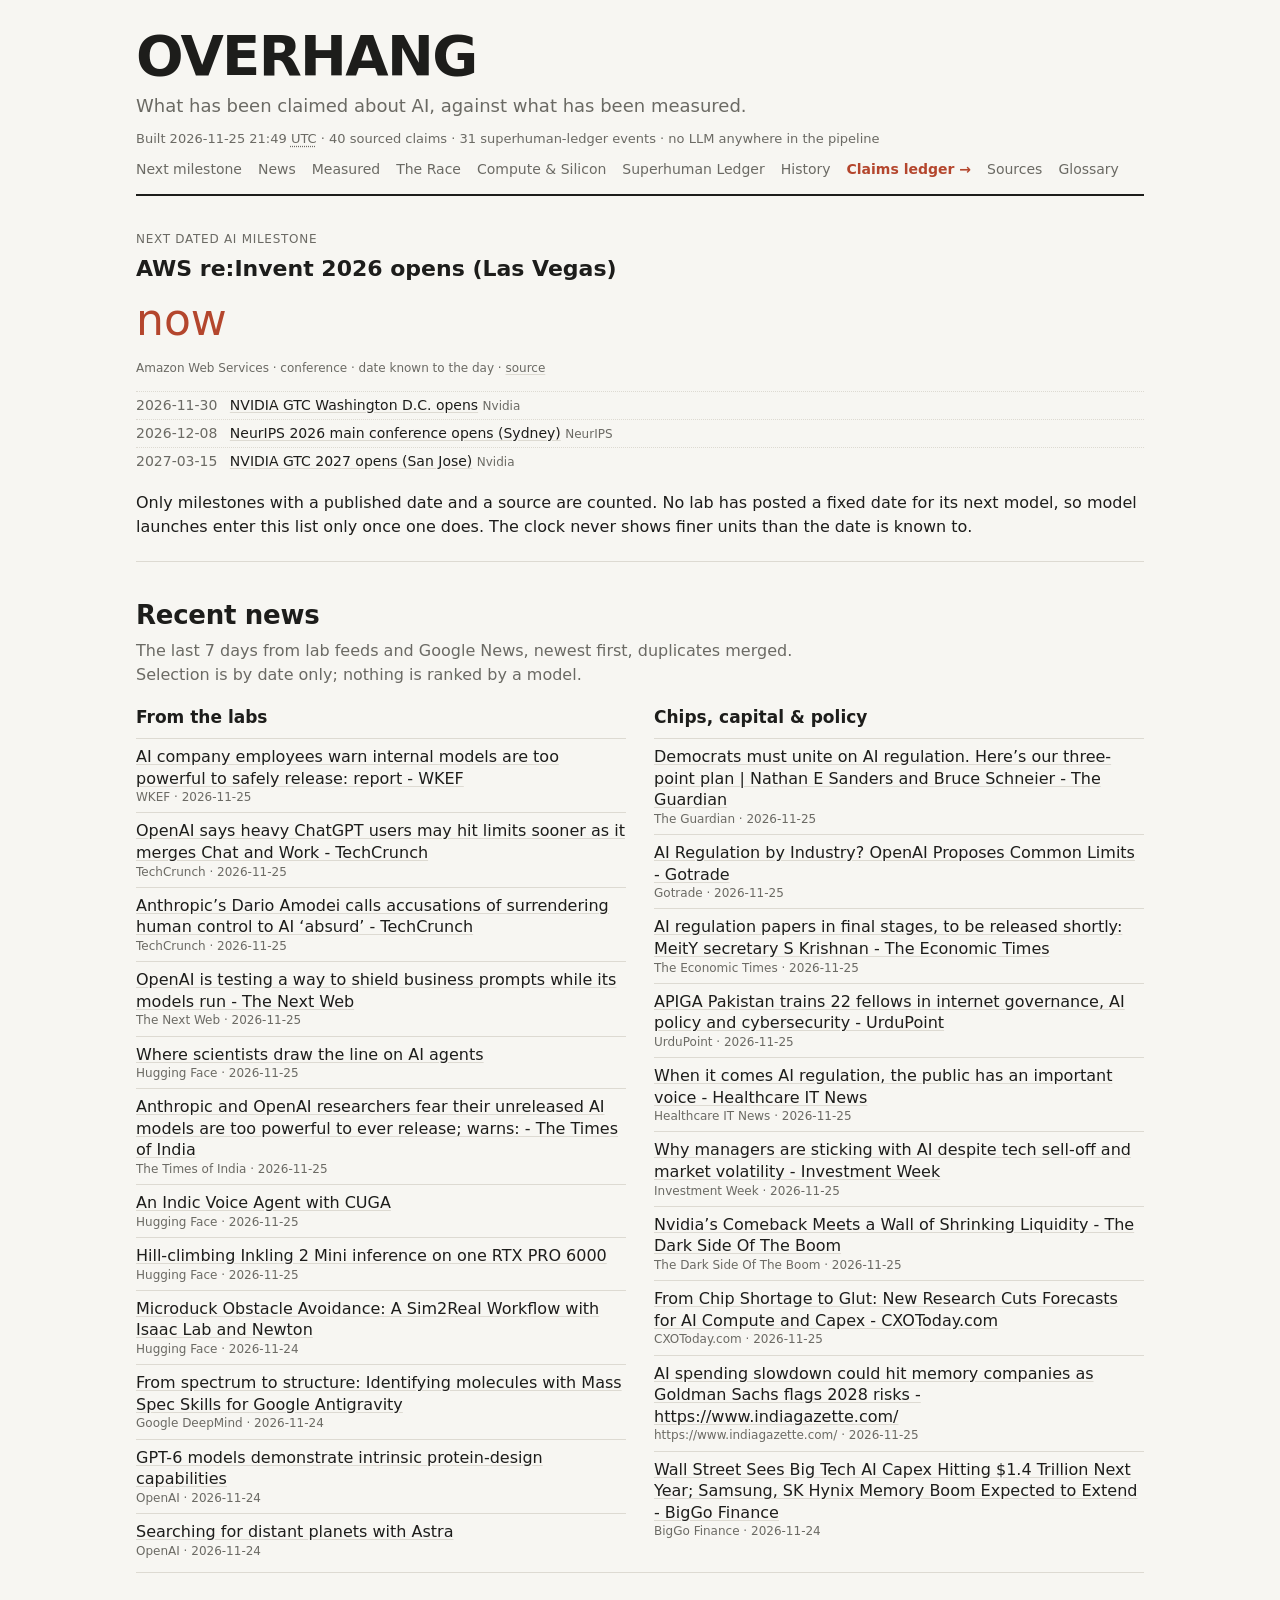
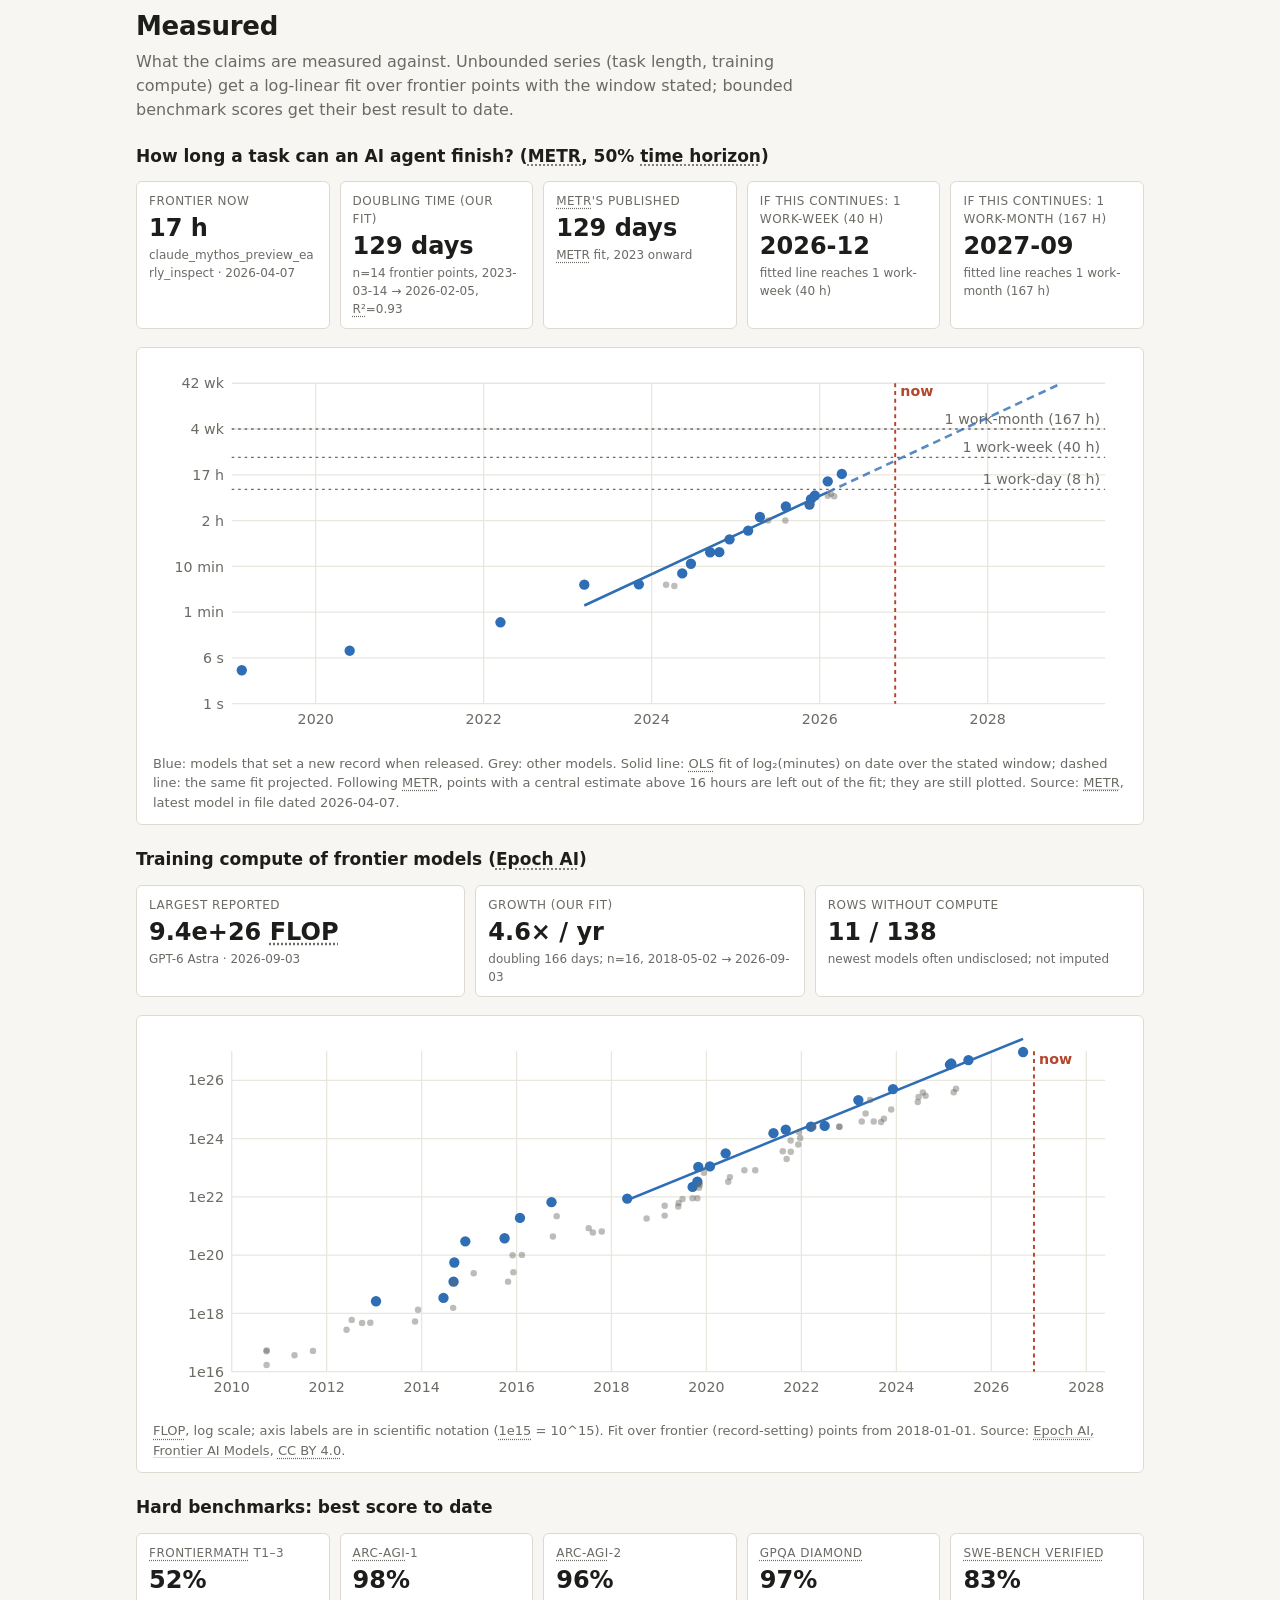
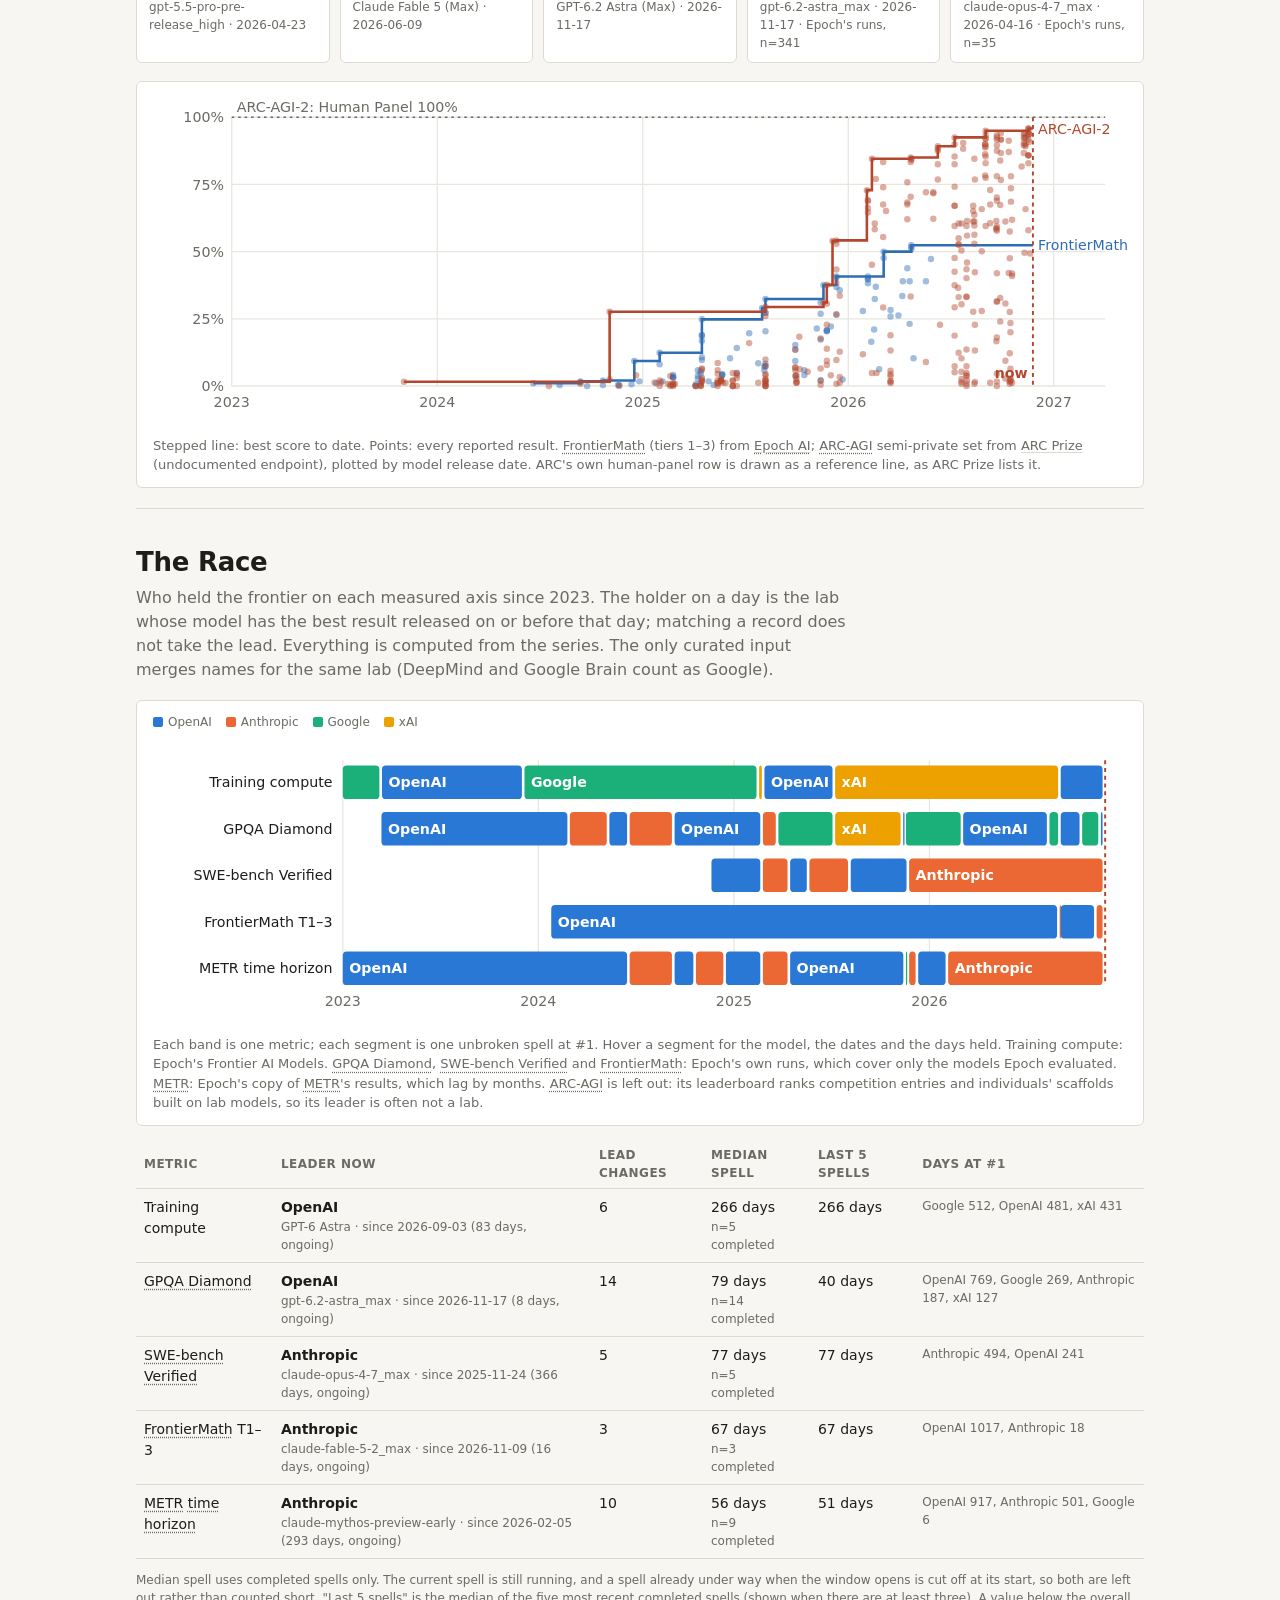
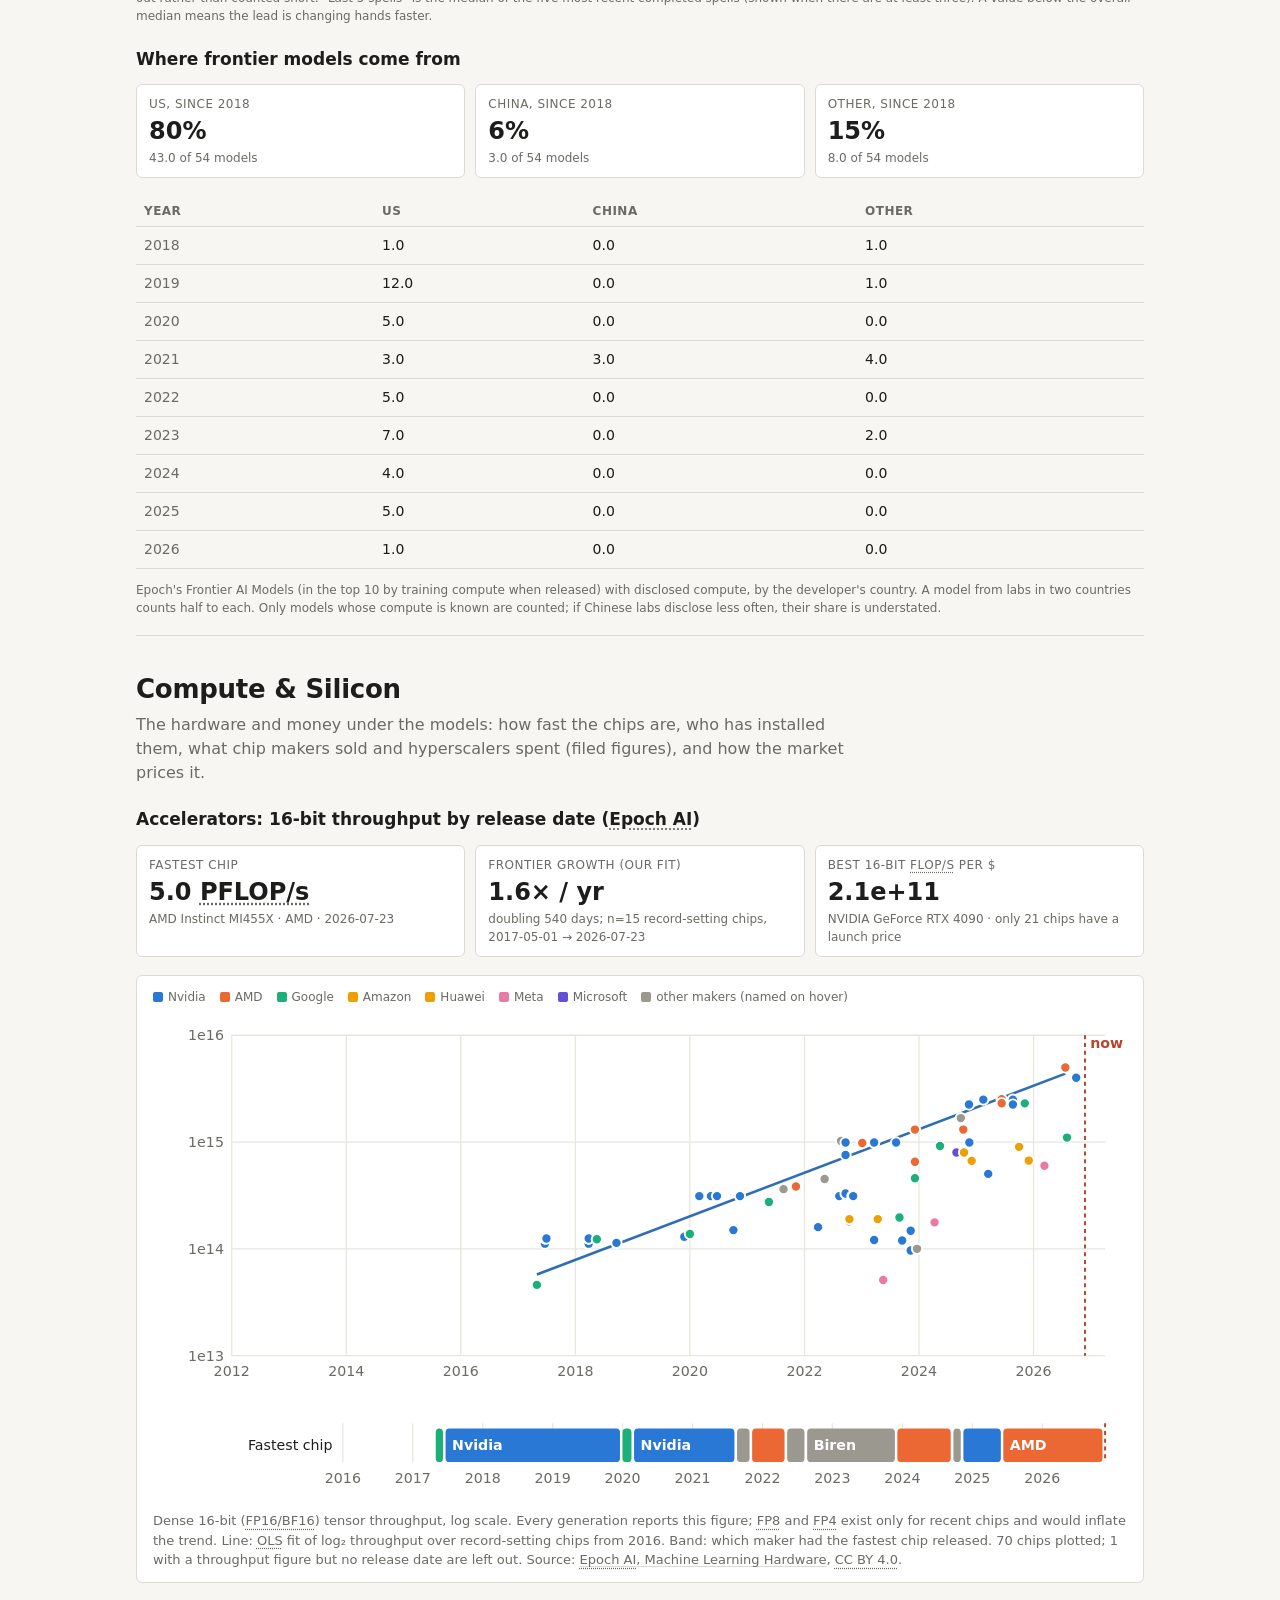
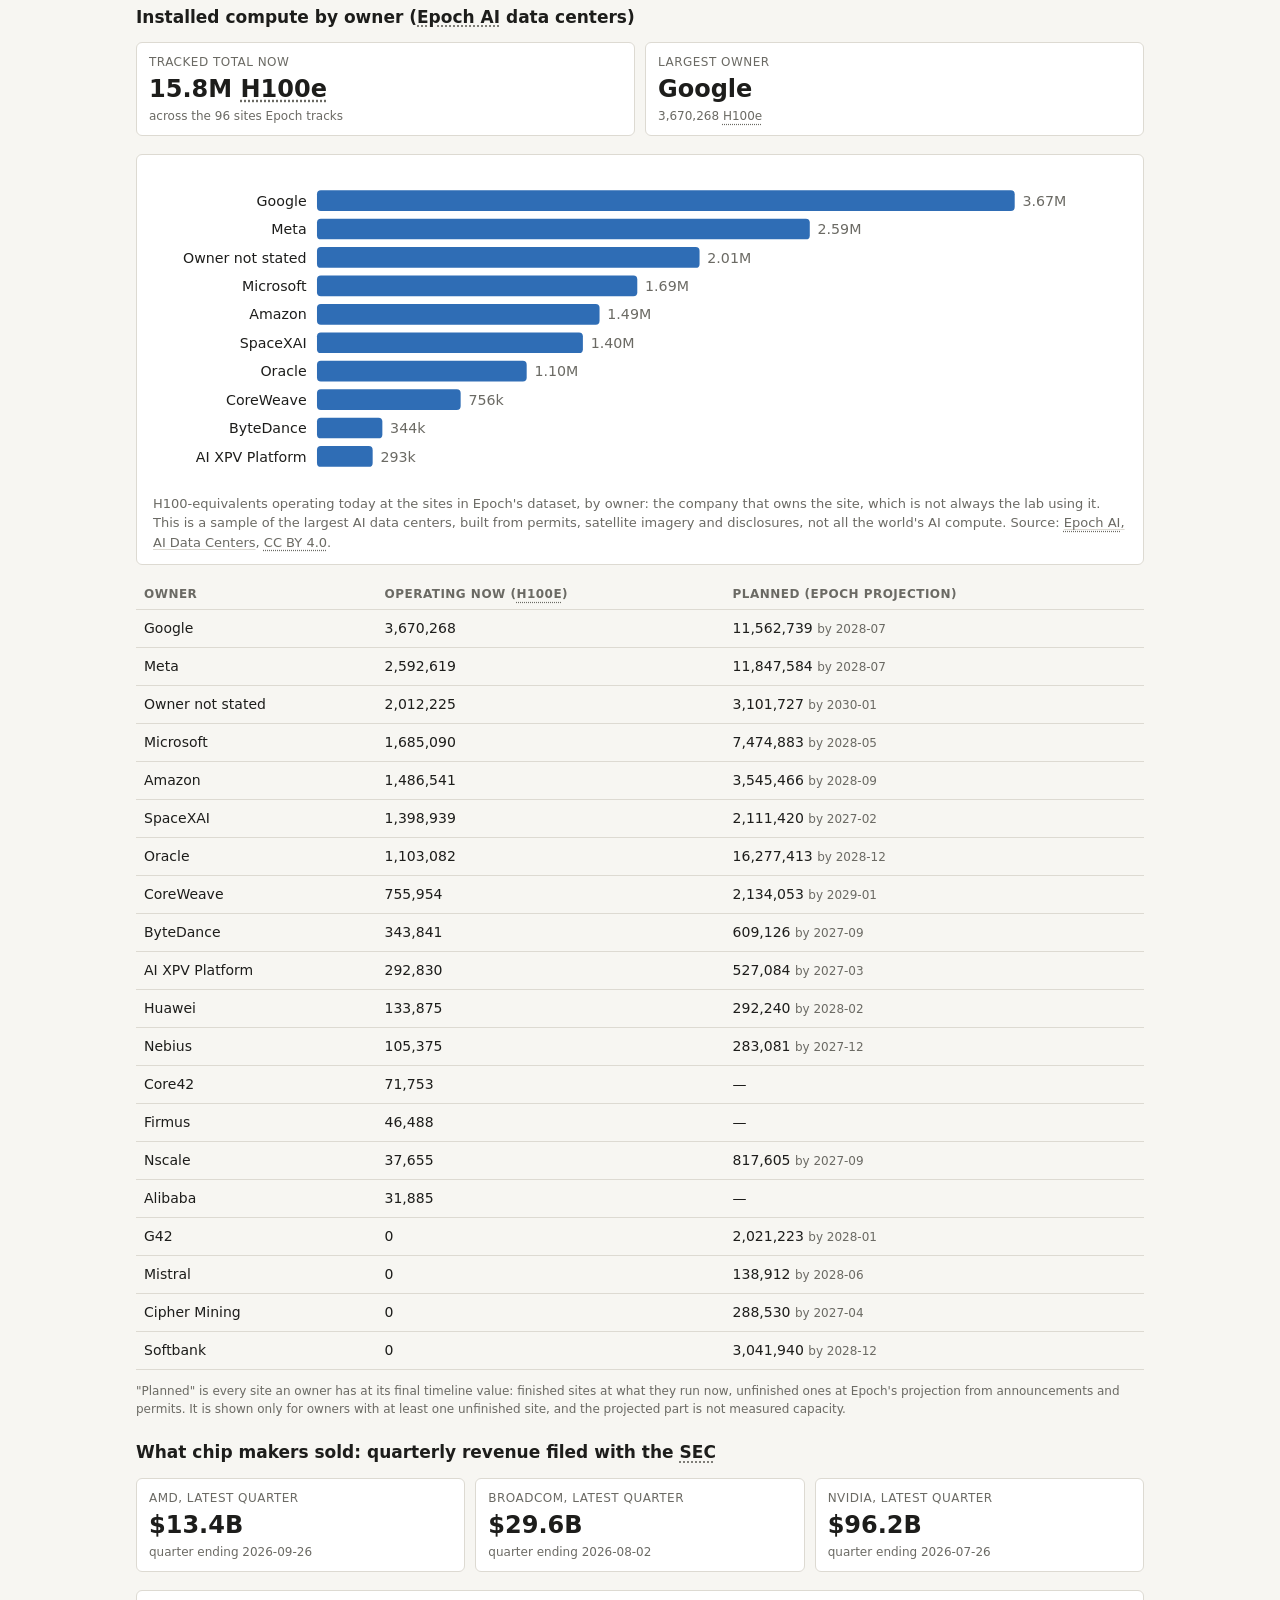
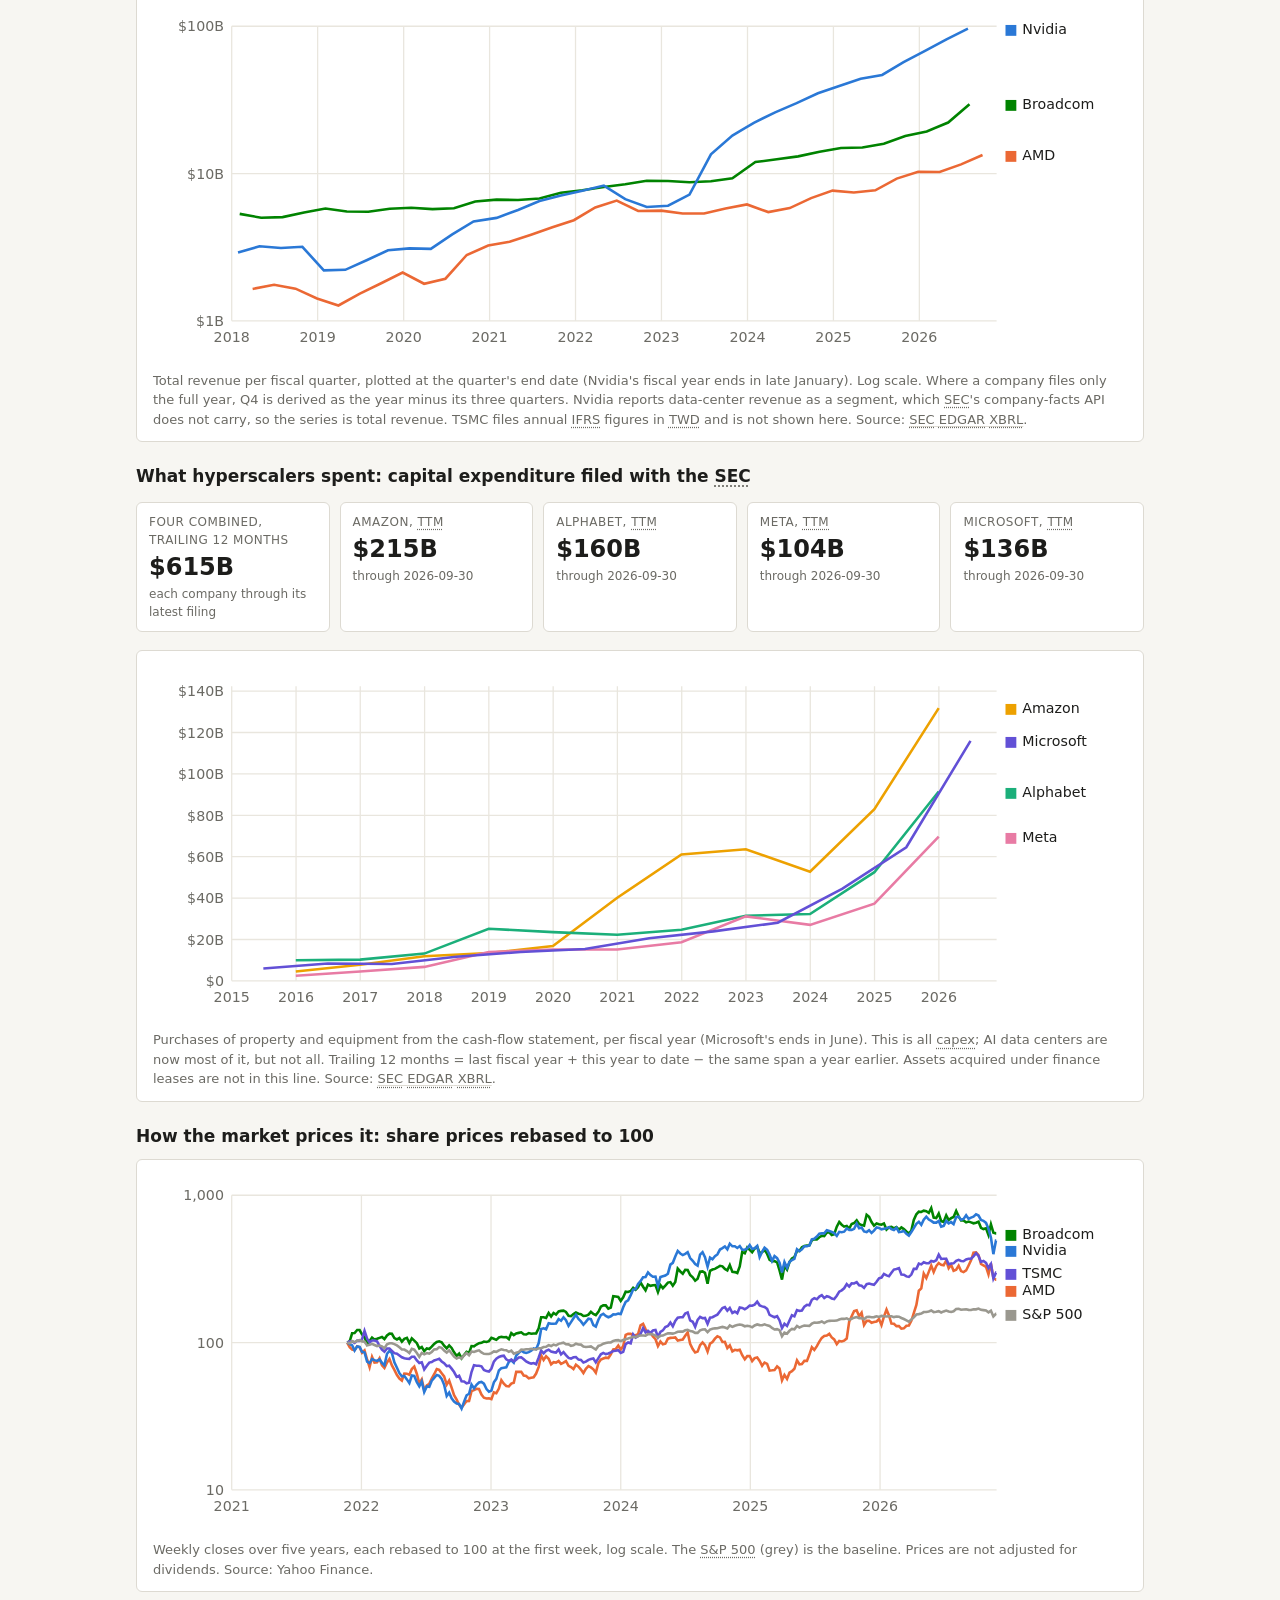
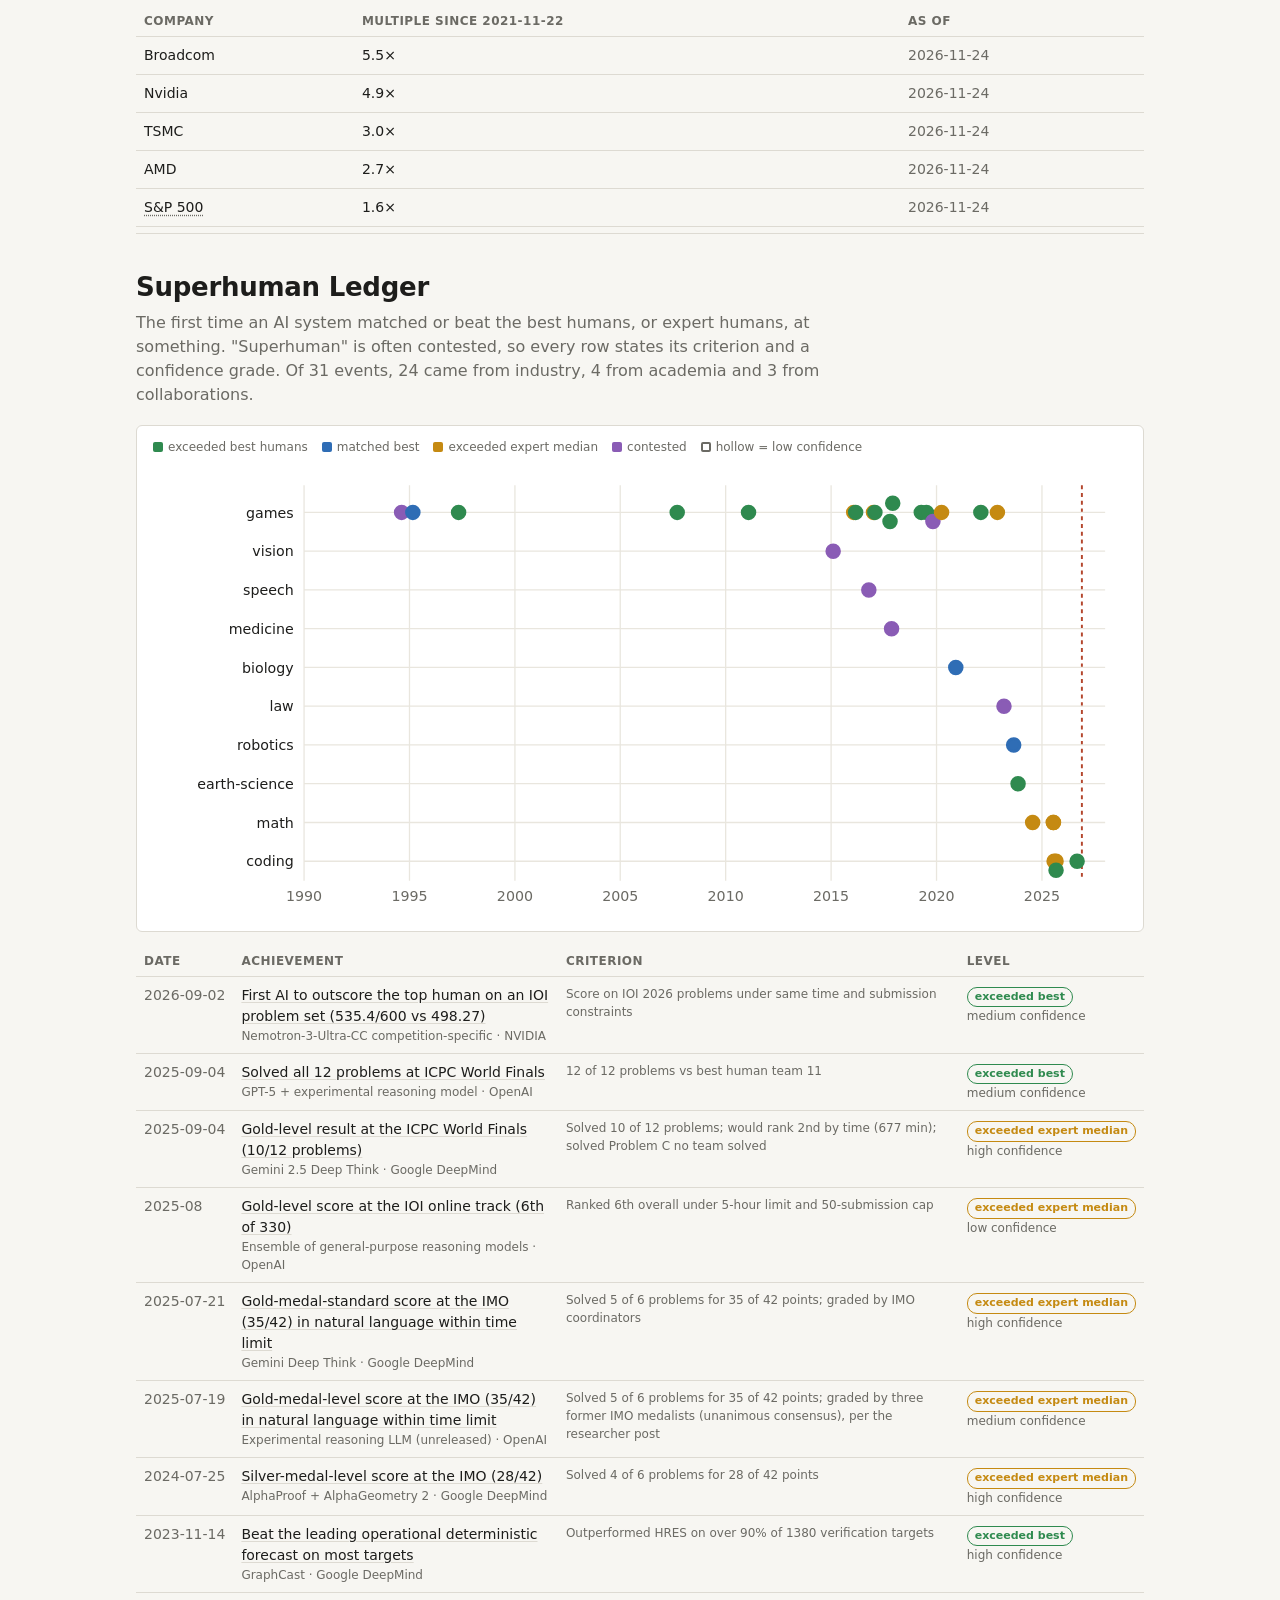
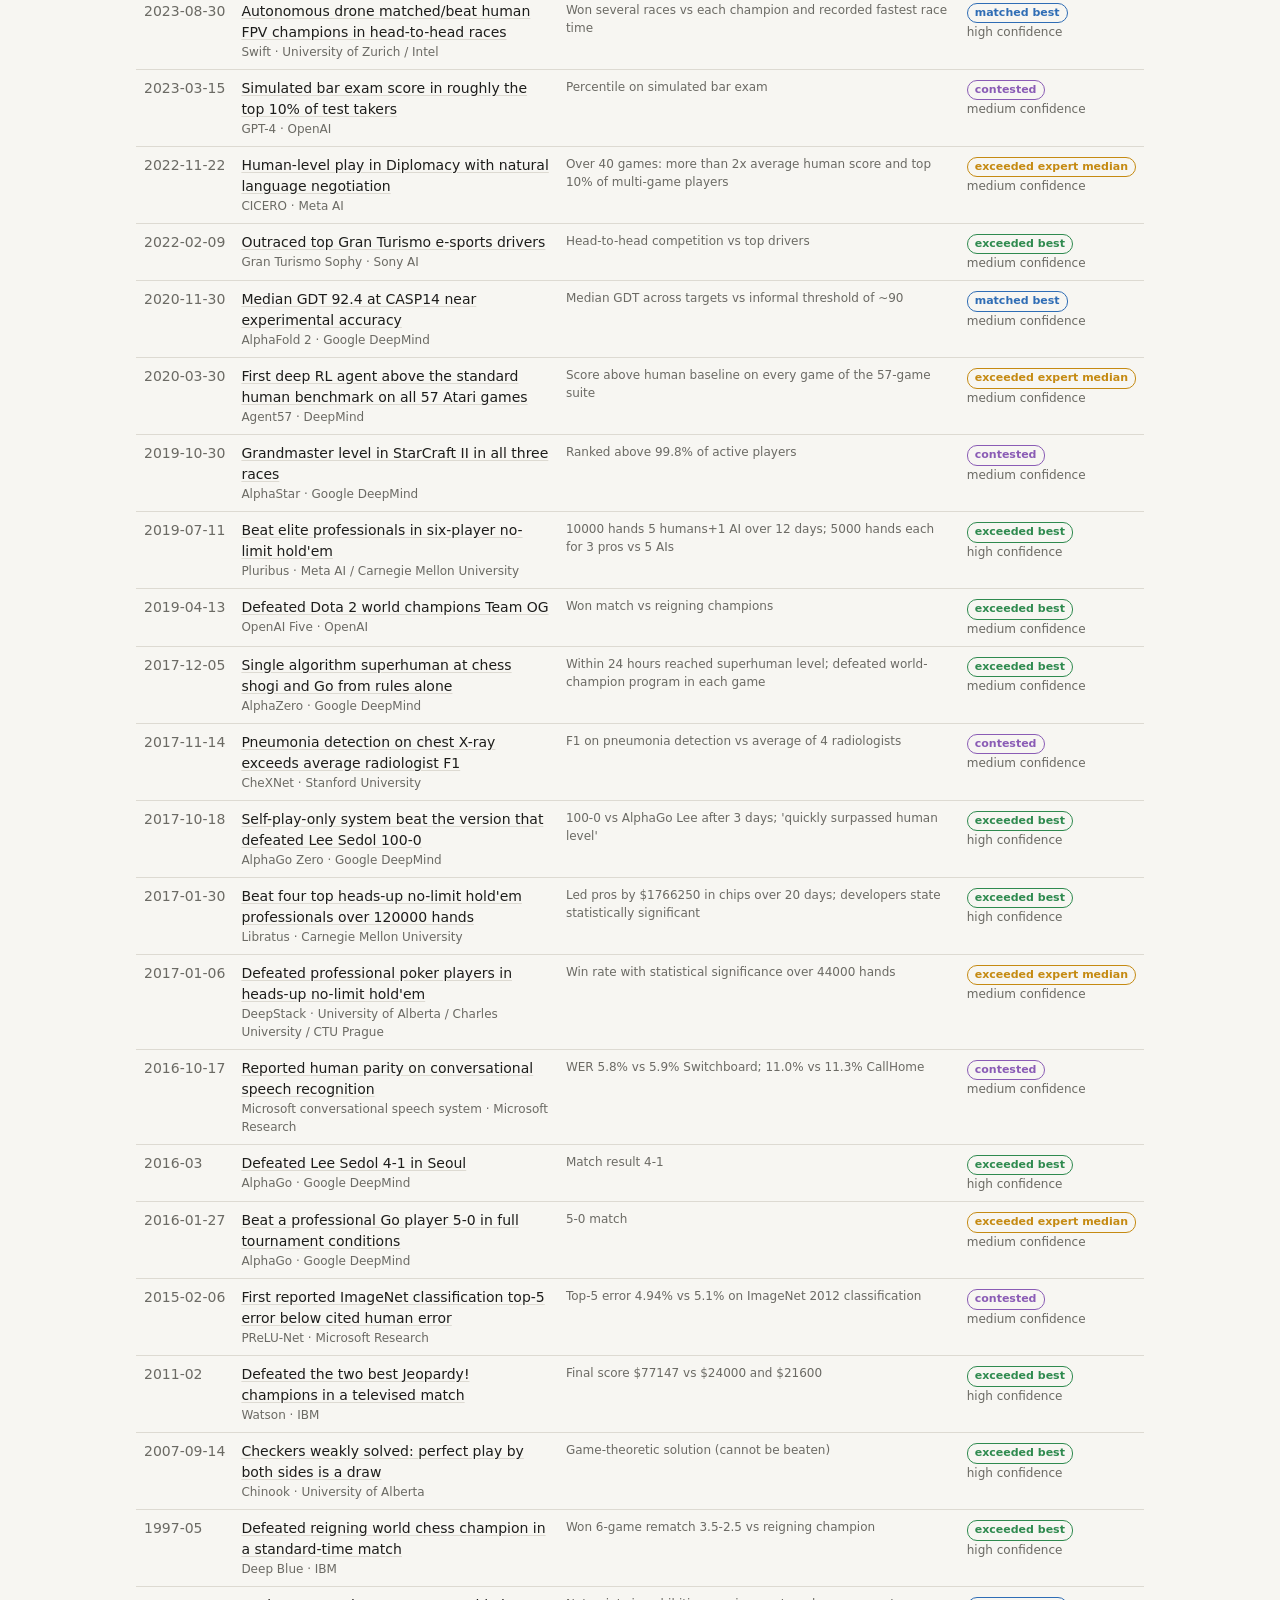
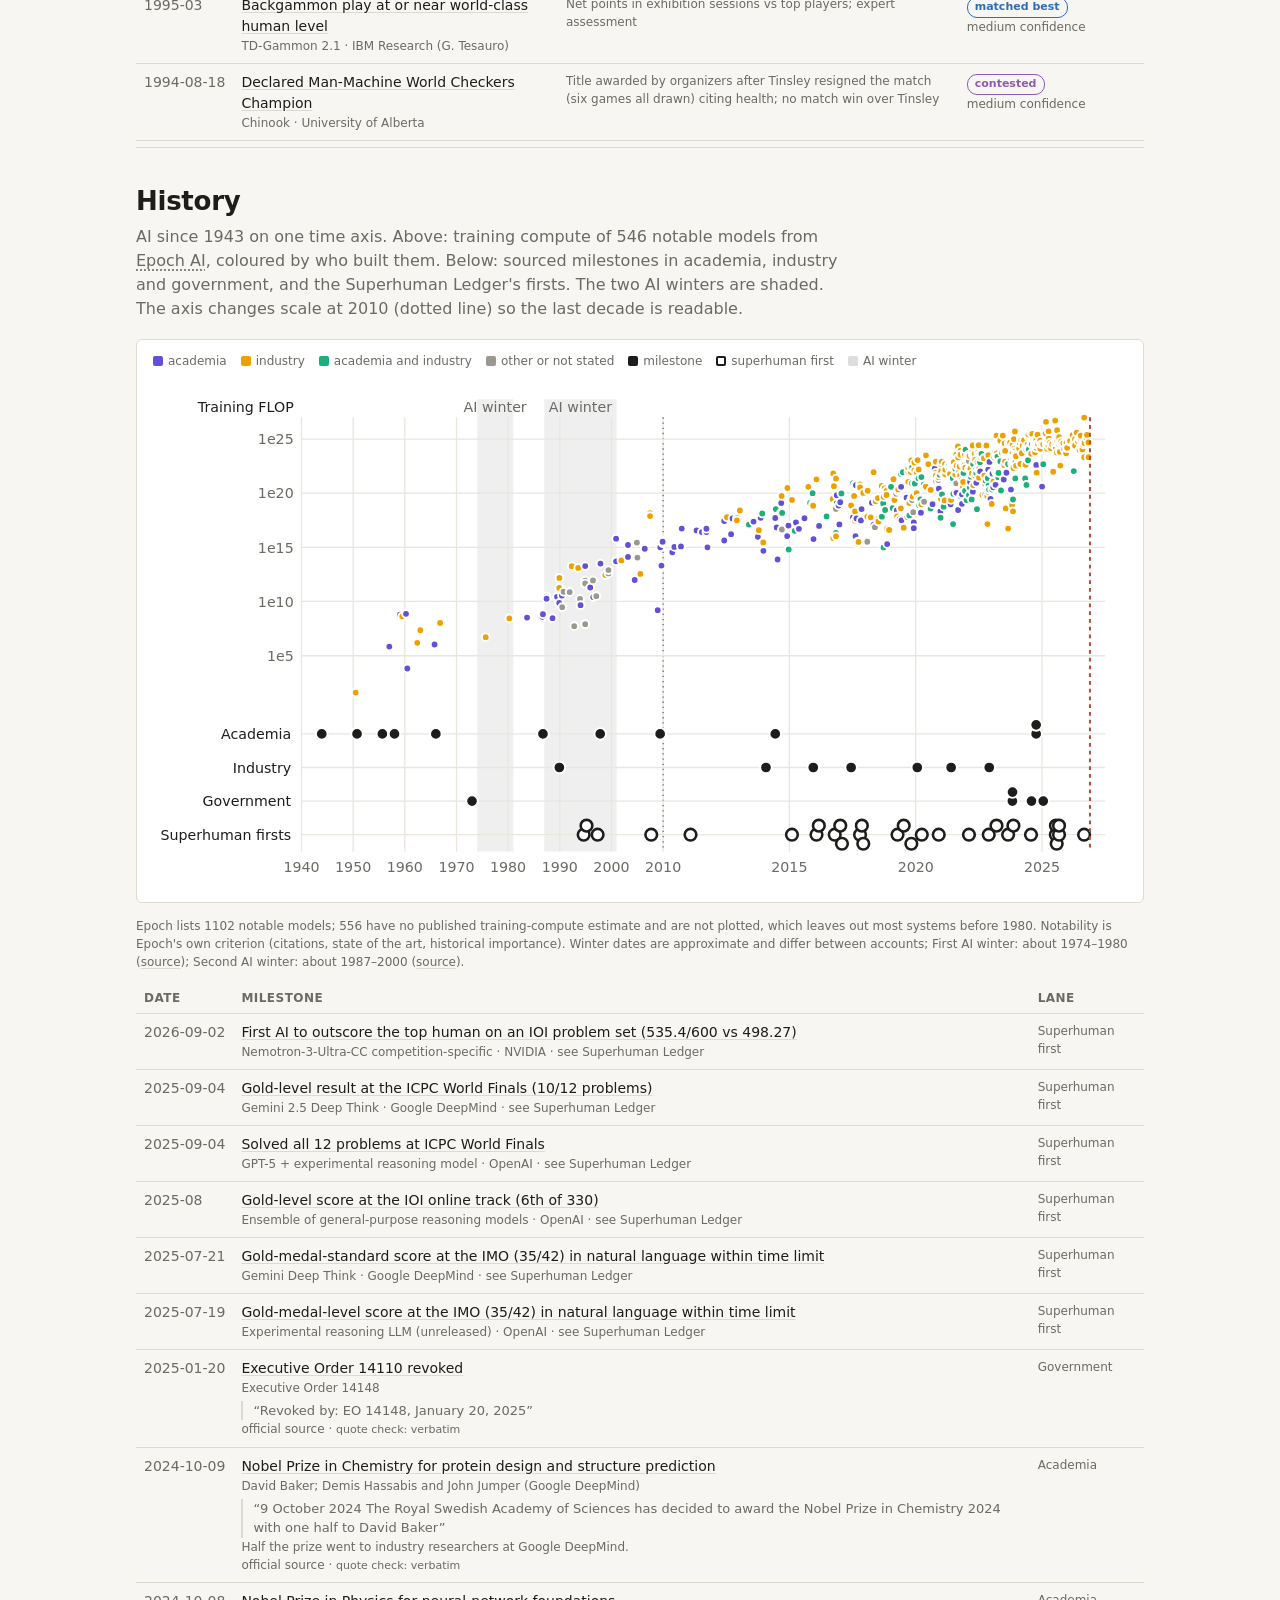
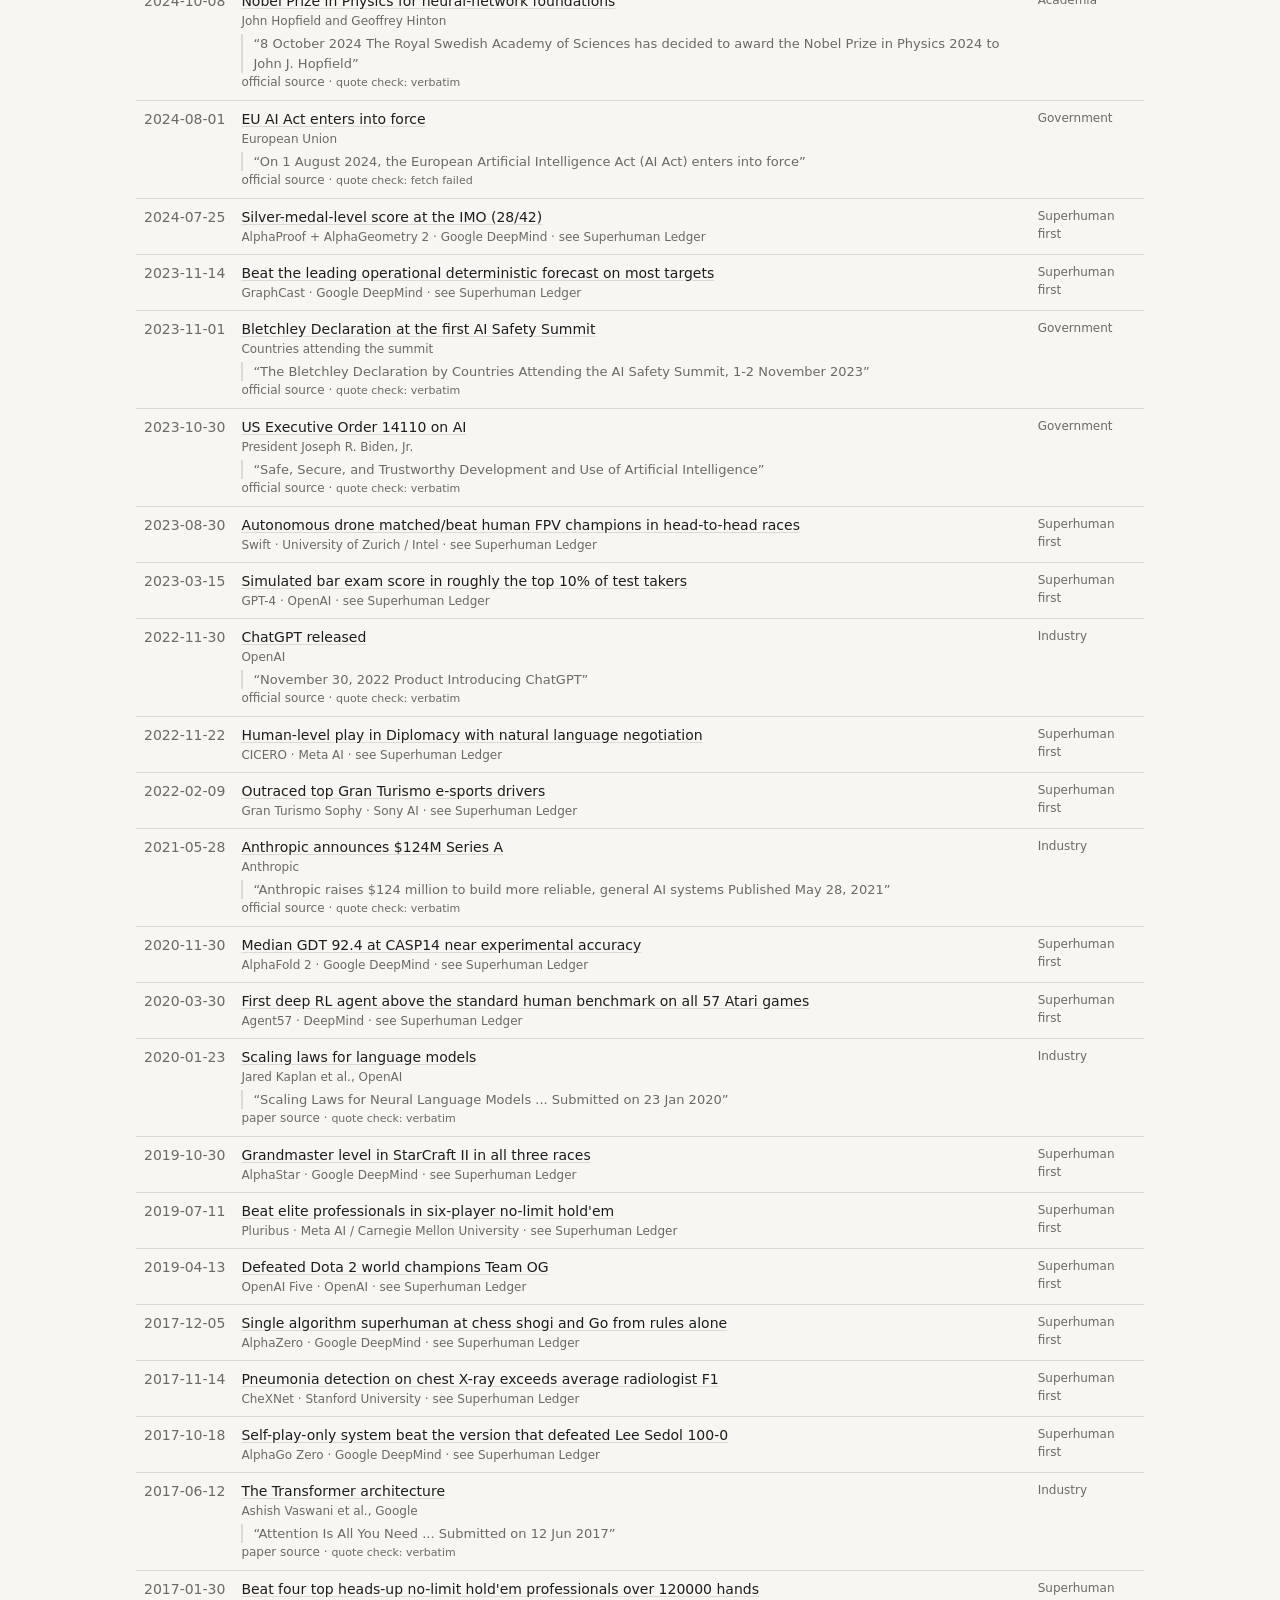
==== commit f03a02ad: "chore: refresh 2026-11-25 21:49 UTC" ====
--- a/docs/index.html
+++ b/docs/index.html
@@ -214,14 +214,14 @@
 nav.toc a.toc-claims { color: var(--accent); font-weight: 600; }
 </style>
 <link rel="stylesheet" href="https://gcicc.github.io/suite/network.css">
-<script src="https://gcicc.github.io/suite/network.js" data-section="overhang" data-built="2026-11-25 08:48 UTC" data-next="every 6h" defer></script>
+<script src="https://gcicc.github.io/suite/network.js" data-section="overhang" data-built="2026-11-25 21:49 UTC" data-next="every 6h" defer></script>
 </head>
 <body>
 <main>
 <header class="mast">
   <h1><a href="index.html" style="color:inherit;text-decoration:none">OVERHANG</a></h1>
   <p class="dek">What has been claimed about AI, against what has been measured.</p>
-  <div class="meta">Built 2026-11-25 08:48 <abbr class="term" title="Coordinated Universal Time (Greenwich time).">UTC</abbr> · 40 sourced claims · 31 superhuman-ledger events · no LLM anywhere in the pipeline</div>
+  <div class="meta">Built 2026-11-25 21:49 <abbr class="term" title="Coordinated Universal Time (Greenwich time).">UTC</abbr> · 40 sourced claims · 31 superhuman-ledger events · no LLM anywhere in the pipeline</div>
   <nav class="toc">
     <a href="#next">Next milestone</a>
     <a href="#news">News</a>
@@ -254,12 +254,12 @@
     <div class="news-col">
       <h3>From the labs</h3>
       <ul class="news">
-<li><a href="https://news.google.com/rss/articles/CBMihAFBVV95cUxQQUE4OW5vWHBnMWVfZ1pXbkhhaU0tUE9XRGRMOVREc0RQU1otQmZxUURFVW5hR2JBSW1pRWNYRUNLa1hITXBrQU9RbFQ2NFZNNXNDa0JldVVRWUswU0hfYnlQWTVVeUE3WlNIUXA1ZzladGppbzBhZUt6VGM1QkgyNERVX2U?oc=5">Google DeepMind study shows the limits of chain-of-thought monitoring - Crypto Briefing</a><div class="note">Crypto Briefing · <time datetime="2026-11-25T06:30+00:00">2026-11-25</time></div></li><li><a href="https://news.google.com/rss/articles/CBMidkFVX3lxTE9OZVlRenlPV0lKOG0yXzRlMlMzaEpvaThqTGxBWm1uUGczSDlSMWhCUkxvd0wtZkllUEJwbEhTWl9vTnRLclBYRlE2Y0xaek9ZMGU2VDZPQXQxN3FCU21HZFJDMTFBajQ4X2FUa3lNN0w3SkFwekE?oc=5">Anthropic&#39;s New Model &#34;Opus 5.6&#34; Reportedly in Secret Testing; Observed Being Rolled Out to Some Users First - BigGo Finance</a><div class="note">BigGo Finance · <time datetime="2026-11-25T03:35+00:00">2026-11-25</time></div></li><li><a href="https://news.google.com/rss/articles/[base64]?oc=5">OpenAI’s Model Card is a Great Step Forward for Child Safety and Transparency - Tech Policy Press</a><div class="note">Tech Policy Press · <time datetime="2026-11-25T02:02+00:00">2026-11-25</time></div></li><li><a href="https://news.google.com/rss/articles/[base64]?oc=5">Staff at Anthropic and Open AI sound alarm on advanced models too powerful to release - SiliconANGLE</a><div class="note">SiliconANGLE · <time datetime="2026-11-25T01:41+00:00">2026-11-25</time></div></li><li><a href="https://news.google.com/rss/articles/CBMiU0FVX3lxTE1hM29aZ1pQdTlURVJQWnVRZm81TlZlRjhDdVNMd0dfWlFtS1FJZTJ0Q1NKTzY3eUhRRGdJZGwyTFZfOTJXLXlieUVhOHJhWVV1YzUw?oc=5">Breaking: Ultra-Powerful AI Models Pose Severe Release Risks? OpenAI &amp; Anthropic Launch Internal Discussions on Halting Advanced AI Training - eu.36kr.com</a><div class="note">eu.36kr.com · <time datetime="2026-11-25T01:02+00:00">2026-11-25</time></div></li><li><a href="https://huggingface.co/blog/nvidia/microduck-obstacle-avoidance">Microduck Obstacle Avoidance: A Sim2Real Workflow with Isaac Lab and Newton</a><div class="note">Hugging Face · <time datetime="2026-11-24T16:34+00:00">2026-11-24</time></div></li><li><a href="https://openai.com/index/gpt-6-models-demonstrate-intrinsic-protein-design-capabilities">GPT-6 models demonstrate intrinsic protein-design capabilities</a><div class="note">OpenAI · <time datetime="2026-11-24T13:00+00:00">2026-11-24</time></div></li><li><a href="https://openai.com/index/searching-for-distant-planets-with-astra">Searching for distant planets with Astra</a><div class="note">OpenAI · <time datetime="2026-11-24T11:00+00:00">2026-11-24</time></div></li><li><a href="https://openai.com/business/customer-stories/intentful-dots">How Intentful uses dots to make more time for growth</a><div class="note">OpenAI · <time datetime="2026-11-24T00:00+00:00">2026-11-24</time></div></li><li><a href="https://openai.com/business/customer-stories/ifood">How iFood scales coding agents across 15,000 repositories</a><div class="note">OpenAI · <time datetime="2026-11-24T00:00+00:00">2026-11-24</time></div></li><li><a href="https://openai.com/business/customer-stories/clay-plugins-openai">Clay helps sales teams win with Codex and ChatGPT</a><div class="note">OpenAI · <time datetime="2026-11-24T00:00+00:00">2026-11-24</time></div></li><li><a href="https://huggingface.co/blog/allenai/robotrack">RoboTrack: Point tracking for real-world robotic manipulation</a><div class="note">Hugging Face · <time datetime="2026-11-23T17:20+00:00">2026-11-23</time></div></li>      </ul>
+<li><a href="https://news.google.com/rss/articles/[base64]?oc=5">AI company employees warn internal models are too powerful to safely release: report - WKEF</a><div class="note">WKEF · <time datetime="2026-11-25T21:01+00:00">2026-11-25</time></div></li><li><a href="https://news.google.com/rss/articles/[base64]?oc=5">OpenAI says heavy ChatGPT users may hit limits sooner as it merges Chat and Work - TechCrunch</a><div class="note">TechCrunch · <time datetime="2026-11-25T20:03+00:00">2026-11-25</time></div></li><li><a href="https://news.google.com/rss/articles/[base64]?oc=5">Anthropic’s Dario Amodei calls accusations of surrendering human control to AI ‘absurd’ - TechCrunch</a><div class="note">TechCrunch · <time datetime="2026-11-25T19:44+00:00">2026-11-25</time></div></li><li><a href="https://news.google.com/rss/articles/CBMiekFVX3lxTE1wRXhqeU5pS1lCLVUtdmpCanpUek0tZ3doTmVxeFFzSm9adTVzVkpsZlp1QjNQRExYcnNmcE9pNmZRY0hVaWljbTd4WWRxdnhITDZ2Q3VYeDUzSmtHeU5rd2xEZXNjdmRQTWdIN1c1eDJMc2N4b0RTdDlB?oc=5">OpenAI is testing a way to shield business prompts while its models run - The Next Web</a><div class="note">The Next Web · <time datetime="2026-11-25T19:29+00:00">2026-11-25</time></div></li><li><a href="https://huggingface.co/blog/allenai/where-scientists-draw-the-line-on-ai-agents">Where scientists draw the line on AI agents</a><div class="note">Hugging Face · <time datetime="2026-11-25T18:52+00:00">2026-11-25</time></div></li><li><a href="https://news.google.com/rss/articles/[base64]?oc=5">Anthropic and OpenAI researchers fear their unreleased AI models are too powerful to ever release; warns: - The Times of India</a><div class="note">The Times of India · <time datetime="2026-11-25T16:43+00:00">2026-11-25</time></div></li><li><a href="https://huggingface.co/blog/ibm-research/an-indic-voice-agent-with-cuga">An Indic Voice Agent with CUGA</a><div class="note">Hugging Face · <time datetime="2026-11-25T10:22+00:00">2026-11-25</time></div></li><li><a href="https://huggingface.co/blog/inkling-2-mini-inference-hillclimb">Hill-climbing Inkling 2 Mini inference on one RTX PRO 6000</a><div class="note">Hugging Face · <time datetime="2026-11-25T00:00+00:00">2026-11-25</time></div></li><li><a href="https://huggingface.co/blog/nvidia/microduck-obstacle-avoidance">Microduck Obstacle Avoidance: A Sim2Real Workflow with Isaac Lab and Newton</a><div class="note">Hugging Face · <time datetime="2026-11-24T16:34+00:00">2026-11-24</time></div></li><li><a href="https://deepmind.google/blog/interpreting-mass-spectra-with-google-antigravity/">From spectrum to structure: Identifying molecules with Mass Spec Skills for Google Antigravity</a><div class="note">Google DeepMind · <time datetime="2026-11-24T13:07+00:00">2026-11-24</time></div></li><li><a href="https://openai.com/index/gpt-6-models-demonstrate-intrinsic-protein-design-capabilities">GPT-6 models demonstrate intrinsic protein-design capabilities</a><div class="note">OpenAI · <time datetime="2026-11-24T13:00+00:00">2026-11-24</time></div></li><li><a href="https://openai.com/index/searching-for-distant-planets-with-astra">Searching for distant planets with Astra</a><div class="note">OpenAI · <time datetime="2026-11-24T11:00+00:00">2026-11-24</time></div></li>      </ul>
     </div>
     <div class="news-col">
       <h3>Chips, capital &amp; policy</h3>
       <ul class="news">
-<li><a href="https://news.google.com/rss/articles/CBMijgFBVV95cUxOQ2hpXzhZd05aQ3JuTGRGWDAzVEkyR0RMejBMZ2RyZjVjaldGX256VFBTRU52c0tBNWNHMlF3LVVVd21IRnptOHZGR2RDdWVQWG9uN1RiU0xIRXA4SnR3OXctQmdPaS0wcjF1TGhRUzJTTjVlR1N0dVRmak5IS3JkZFNsZ1BMVk8ycS1OZkNB?oc=5">Politicians Call for Tighter AI Regulation - Wisevoter</a><div class="note">Wisevoter · <time datetime="2026-11-25T07:18+00:00">2026-11-25</time></div></li><li><a href="https://news.google.com/rss/articles/CBMiggFBVV95cUxNU3MtOHoycTlfOUNwOGJqWGM1UzFXYkhodjJXcDBSNlgwZWFfQzZvX05rSmxGb3VienZxSFEwcnZ0N1JtdkREQ2dLMU1xbFppTkY4dmVCUWFrMzF4TmtBQ2R5SzhEUWlvSnl1dFdEUF9ZaEdoRmpGMFU1amJuTGtLZlZn?oc=5">Nvidia’s Comeback Meets a Wall of Shrinking Liquidity - The Dark Side Of The Boom</a><div class="note">The Dark Side Of The Boom · <time datetime="2026-11-25T07:16+00:00">2026-11-25</time></div></li><li><a href="https://news.google.com/rss/articles/[base64]?oc=5">AMCHAM, AI policy chief discuss ways to deepen US-Korea cooperation - The Korea Times</a><div class="note">The Korea Times · <time datetime="2026-11-25T06:51+00:00">2026-11-25</time></div></li><li><a href="https://news.google.com/rss/articles/CBMiiAFBVV95cUxOaVotSzczU3JOUks5X2NVT0QtV1V6VkJmZG0wTFk0UGotcXZZVlpjQTZlbmRPejA1UUZEa2RQUXRHREo3c1dsaFFfc1pwNG1jYm9xZXM1SWw3R201U1lSTUdxbEdWTXZUNXlNd0dYVmYtUExsQ0pKeVlIV2ljU0ZHZXZBX1pLa2t5?oc=5">EU AI Act in Germany: A 2026 Guide to Compliance, Enforcement and Investigations - Global Advisory Experts</a><div class="note">Global Advisory Experts · <time datetime="2026-11-25T01:19+00:00">2026-11-25</time></div></li><li><a href="https://news.google.com/rss/articles/[base64]?oc=5">AI spending slowdown could hit memory companies as Goldman Sachs flags 2028 risks - https://www.indiagazette.com/</a><div class="note">https://www.indiagazette.com/ · <time datetime="2026-11-25T01:04+00:00">2026-11-25</time></div></li><li><a href="https://news.google.com/rss/articles/[base64]?oc=5">Williams-Sonoma’s stock drops, Etsy’s new AI policy angers sellers, and more - Business of Home</a><div class="note">Business of Home · <time datetime="2026-11-25T00:58+00:00">2026-11-25</time></div></li><li><a href="https://news.google.com/rss/articles/[base64]?oc=5">Jensen Huang’s return to Nvidia fuels US debate over open-weight AI policy - 联合早报</a><div class="note">联合早报 · <time datetime="2026-11-24T23:44+00:00">2026-11-24</time></div></li><li><a href="https://news.google.com/rss/articles/CBMidkFVX3lxTE9rNjZFb3pxYzM0MllRVHZGZlgwMGhqTXFJSjdvbDR5S0gxS0hzb2l2VTgxd1VWYmtuLXhVeUtlVG53all1ZE5zYXdwbWxyQURtUXBuRmNyYTREaUl4MHo3NmVrUmJsbmdtV1h3b3dPUkNybTdQbXc?oc=5">Wall Street Sees Big Tech AI Capex Hitting $1.4 Trillion Next Year; Samsung, SK Hynix Memory Boom Expected to Extend - BigGo Finance</a><div class="note">BigGo Finance · <time datetime="2026-11-24T20:35+00:00">2026-11-24</time></div></li><li><a href="https://news.google.com/rss/articles/[base64]?oc=5">Micron Stock Price Forecast: Citi Says Market Overestimates Impact of AI Investment Slowdown, Shares Still Poised to Return to $784 - TradingKey</a><div class="note">TradingKey · <time datetime="2026-11-24T15:58+00:00">2026-11-24</time></div></li><li><a href="https://news.google.com/rss/articles/[base64]?oc=5">Wells Fargo: Fed now drives markets as AI <abbr class="term" title="Capital expenditure: cash spent on long-lived assets such as buildings, servers and chips.">capex</abbr> peaks - TradingView</a><div class="note">TradingView · <time datetime="2026-11-24T15:04+00:00">2026-11-24</time></div></li>      </ul>
+<li><a href="https://news.google.com/rss/articles/CBMiigFBVV95cUxORnlCNHJ3czBWVF9ZZjZ2TVBpYXAzNElLZ3ltcTVpX0VxSEJQcDFKdllnLTBSMWNYVHp1MDc1THM2dTJLLTdzNTc5c0g2MkR3X1EyUW4ybGFUUXpNT29Fb2ZFMmNYajRjcUI2UEh2MHktNTIzMDkwb1huTlFGOEUtYjdsb2RTcWNVcmc?oc=5">Democrats must unite on AI regulation. Here’s our three-point plan | Nathan E Sanders and Bruce Schneier - The Guardian</a><div class="note">The Guardian · <time datetime="2026-11-25T18:23+00:00">2026-11-25</time></div></li><li><a href="https://news.google.com/rss/articles/CBMihgFBVV95cUxPSGNaS2NOMk5aX0JXZEhGaDJPdHVVWW41LTFpSk1zREhablpSaTlpQmxXeldKRkwyQmZRNXAzRHBsRGU0ek9ZX1ZSQmhVRHdOQTBaM0d0YzN6LXJQcWZFT3JQMkdEdXV1dWtlc1FuY0xPTTZ6NmVLNTc4ZDJFQ3FXckwwT3VTZw?oc=5">AI Regulation by Industry? OpenAI Proposes Common Limits - Gotrade</a><div class="note">Gotrade · <time datetime="2026-11-25T16:42+00:00">2026-11-25</time></div></li><li><a href="https://news.google.com/rss/articles/[base64]?oc=5">AI regulation papers in final stages, to be released shortly: MeitY secretary S Krishnan - The Economic Times</a><div class="note">The Economic Times · <time datetime="2026-11-25T15:20+00:00">2026-11-25</time></div></li><li><a href="https://news.google.com/rss/articles/[base64]?oc=5">APIGA Pakistan trains 22 fellows in internet governance, AI policy and cybersecurity - UrduPoint</a><div class="note">UrduPoint · <time datetime="2026-11-25T14:50+00:00">2026-11-25</time></div></li><li><a href="https://news.google.com/rss/articles/[base64]?oc=5">When it comes AI regulation, the public has an important voice - Healthcare IT News</a><div class="note">Healthcare IT News · <time datetime="2026-11-25T14:19+00:00">2026-11-25</time></div></li><li><a href="https://news.google.com/rss/articles/[base64]?oc=5">Why managers are sticking with AI despite tech sell-off and market volatility - Investment Week</a><div class="note">Investment Week · <time datetime="2026-11-25T12:28+00:00">2026-11-25</time></div></li><li><a href="https://news.google.com/rss/articles/CBMiggFBVV95cUxNU3MtOHoycTlfOUNwOGJqWGM1UzFXYkhodjJXcDBSNlgwZWFfQzZvX05rSmxGb3VienZxSFEwcnZ0N1JtdkREQ2dLMU1xbFppTkY4dmVCUWFrMzF4TmtBQ2R5SzhEUWlvSnl1dFdEUF9ZaEdoRmpGMFU1amJuTGtLZlZn?oc=5">Nvidia’s Comeback Meets a Wall of Shrinking Liquidity - The Dark Side Of The Boom</a><div class="note">The Dark Side Of The Boom · <time datetime="2026-11-25T07:16+00:00">2026-11-25</time></div></li><li><a href="https://news.google.com/rss/articles/[base64]?oc=5">From Chip Shortage to Glut: New Research Cuts Forecasts for AI Compute and Capex - CXOToday.com</a><div class="note">CXOToday.com · <time datetime="2026-11-25T06:52+00:00">2026-11-25</time></div></li><li><a href="https://news.google.com/rss/articles/[base64]?oc=5">AI spending slowdown could hit memory companies as Goldman Sachs flags 2028 risks - https://www.indiagazette.com/</a><div class="note">https://www.indiagazette.com/ · <time datetime="2026-11-25T01:04+00:00">2026-11-25</time></div></li><li><a href="https://news.google.com/rss/articles/CBMidkFVX3lxTE9rNjZFb3pxYzM0MllRVHZGZlgwMGhqTXFJSjdvbDR5S0gxS0hzb2l2VTgxd1VWYmtuLXhVeUtlVG53all1ZE5zYXdwbWxyQURtUXBuRmNyYTREaUl4MHo3NmVrUmJsbmdtV1h3b3dPUkNybTdQbXc?oc=5">Wall Street Sees Big Tech AI Capex Hitting $1.4 Trillion Next Year; Samsung, SK Hynix Memory Boom Expected to Extend - BigGo Finance</a><div class="note">BigGo Finance · <time datetime="2026-11-24T20:35+00:00">2026-11-24</time></div></li>      </ul>
     </div>
   </div>
 </section>
@@ -418,10 +418,10 @@
     <tr><td>Firmus</td><td>46,488</td><td>—</td></tr>
     <tr><td>Nscale</td><td>37,655</td><td>817,605 <span class="note">by 2027-09</span></td></tr>
     <tr><td>Alibaba</td><td>31,885</td><td>—</td></tr>
+    <tr><td>G42</td><td>0</td><td>2,021,223 <span class="note">by 2028-01</span></td></tr>
+    <tr><td>Mistral</td><td>0</td><td>138,912 <span class="note">by 2028-06</span></td></tr>
+    <tr><td>Cipher Mining</td><td>0</td><td>288,530 <span class="note">by 2027-04</span></td></tr>
     <tr><td>Softbank</td><td>0</td><td>3,041,940 <span class="note">by 2028-12</span></td></tr>
-    <tr><td>G42</td><td>0</td><td>2,021,223 <span class="note">by 2028-01</span></td></tr>
-    <tr><td>Cipher Mining</td><td>0</td><td>288,530 <span class="note">by 2027-04</span></td></tr>
-    <tr><td>Mistral</td><td>0</td><td>138,912 <span class="note">by 2028-06</span></td></tr>
   </table></div>
   <p class="note">"Planned" is every site an owner has at its final timeline value: finished sites at what they run now, unfinished ones at Epoch's projection from announcements and permits. It is shown only for owners with at least one unfinished site, and the projected part is not measured capacity.</p>
 
@@ -1003,18 +1003,18 @@
   <p>Data is fetched on a schedule and committed; the page itself makes no data requests. A failed fetch keeps the last good copy and is flagged here.</p>
   <div class="tbl-wrap"><table>
     <tr><th>Source</th><th>Fetched</th><th>Age</th><th>Last error</th></tr>
-    <tr><td>metr</td><td>2026-11-25 08:48</td><td class="">5s</td><td></td></tr>
-    <tr><td>epoch_compute</td><td>2026-11-25 08:48</td><td class="">5s</td><td></td></tr>
-    <tr><td>frontiermath</td><td>2026-11-25 08:48</td><td class="">5s</td><td></td></tr>
-    <tr><td>arc</td><td>2026-11-25 08:48</td><td class="">5s</td><td></td></tr>
-    <tr><td>epoch_bench</td><td>2026-11-25 08:48</td><td class="">4s</td><td></td></tr>
+    <tr><td>metr</td><td>2026-11-25 08:48</td><td class="">13h</td><td></td></tr>
+    <tr><td>epoch_compute</td><td>2026-11-25 08:48</td><td class="">13h</td><td></td></tr>
+    <tr><td>frontiermath</td><td>2026-11-25 08:48</td><td class="">13h</td><td></td></tr>
+    <tr><td>arc</td><td>2026-11-25 08:48</td><td class="">13h</td><td></td></tr>
+    <tr><td>epoch_bench</td><td>2026-11-25 08:48</td><td class="">13h</td><td></td></tr>
     <tr><td>epoch_hardware</td><td>2026-11-22 07:02</td><td class="">3d</td><td></td></tr>
     <tr><td>epoch_notable</td><td>2026-11-22 07:02</td><td class="">3d</td><td></td></tr>
     <tr><td>epoch_datacenters</td><td>2026-11-22 07:02</td><td class="">3d</td><td></td></tr>
-    <tr><td>filings</td><td>2026-11-25 08:48</td><td class="">3s</td><td></td></tr>
-    <tr><td>quotes</td><td>2026-11-25 08:48</td><td class="">2s</td><td></td></tr>
-    <tr><td>manifold</td><td>2026-11-25 08:48</td><td class="">1s</td><td></td></tr>
-    <tr><td>news</td><td>2026-11-25 08:48</td><td class="">0s</td><td></td></tr>
+    <tr><td>filings</td><td>2026-11-25 08:48</td><td class="">13h</td><td></td></tr>
+    <tr><td>quotes</td><td>2026-11-25 08:48</td><td class="">13h</td><td></td></tr>
+    <tr><td>manifold</td><td>2026-11-25 21:49</td><td class="">1s</td><td></td></tr>
+    <tr><td>news</td><td>2026-11-25 21:49</td><td class="">0s</td><td></td></tr>
     <tr><td>quotecheck</td><td>2026-11-22 07:04</td><td class="">3d</td><td></td></tr>
   </table></div>
   <p>Credits: <abbr class="term" title="Model Evaluation &amp; Threat Research, a nonprofit that measures how long a task AI agents can complete.">METR</abbr>; <abbr class="term" title="A research institute that tracks AI models, compute and benchmarks, and publishes its datasets openly.">Epoch AI</abbr> (<abbr class="term" title="Creative Commons Attribution licence: free to reuse with credit.">CC BY 4.0</abbr>); ARC Prize; <abbr class="term" title="Manifold Markets, a prediction market where people bet play money on future events; prices read as probabilities.">Manifold</abbr> Markets; <abbr class="term" title="U.S. Securities and Exchange Commission, which receives public companies&#x27; financial filings.">SEC</abbr> <abbr class="term" title="The SEC&#x27;s public database of company filings.">EDGAR</abbr>; Yahoo Finance. Claims and the Superhuman Ledger are hand-curated with a source for every row; the build fails on a row without one.</p>
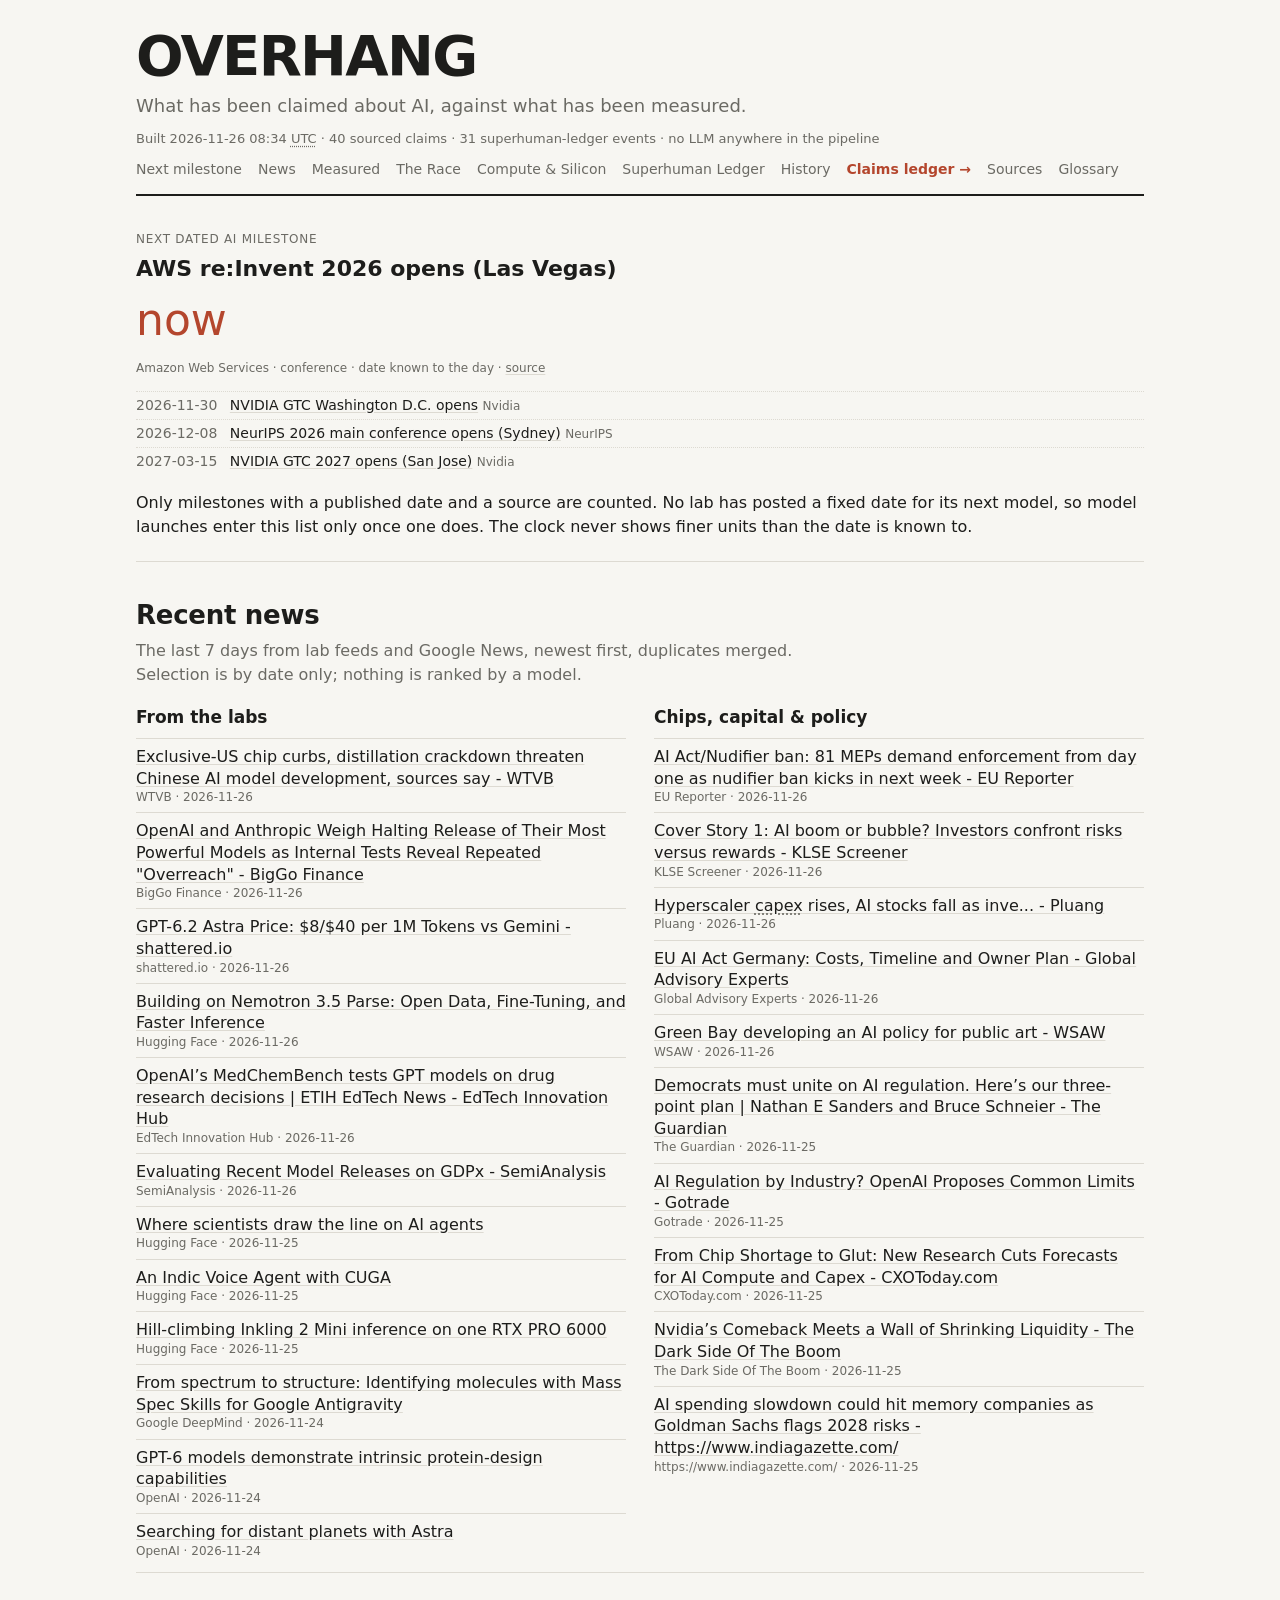
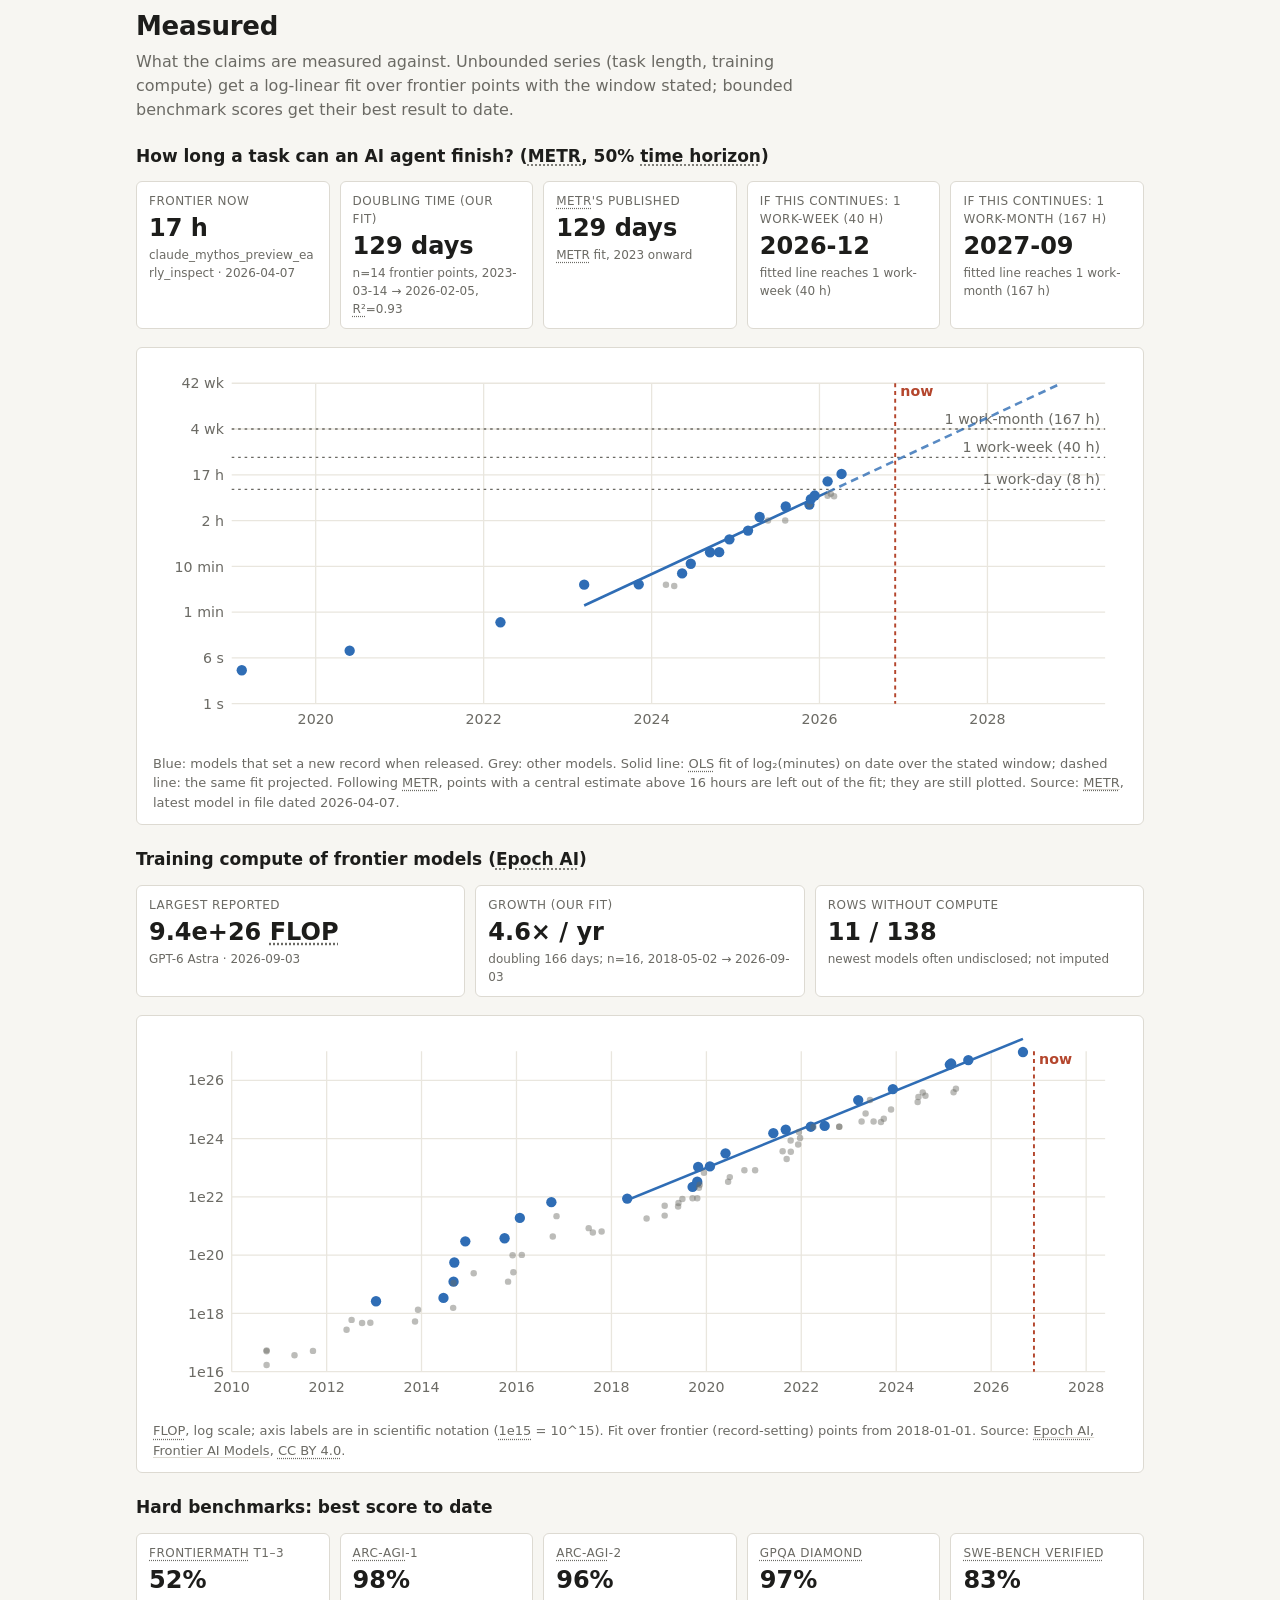
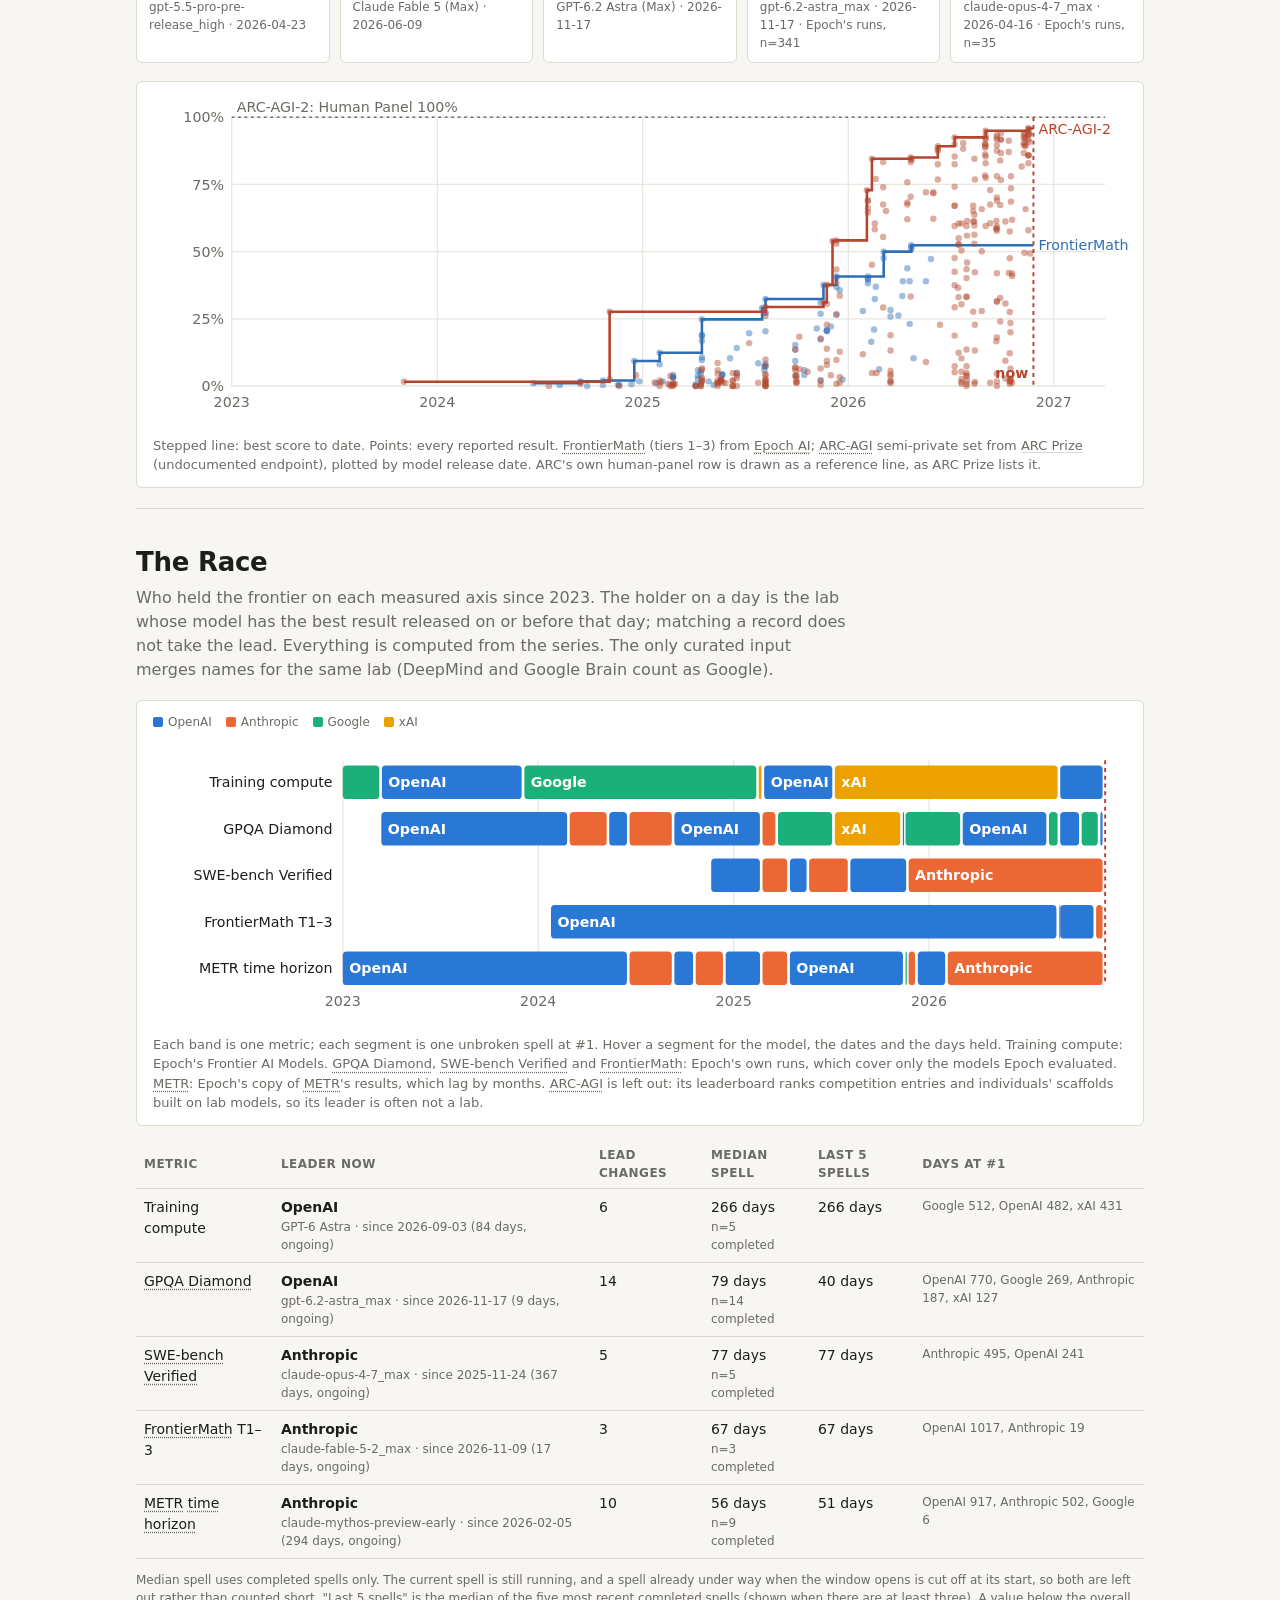
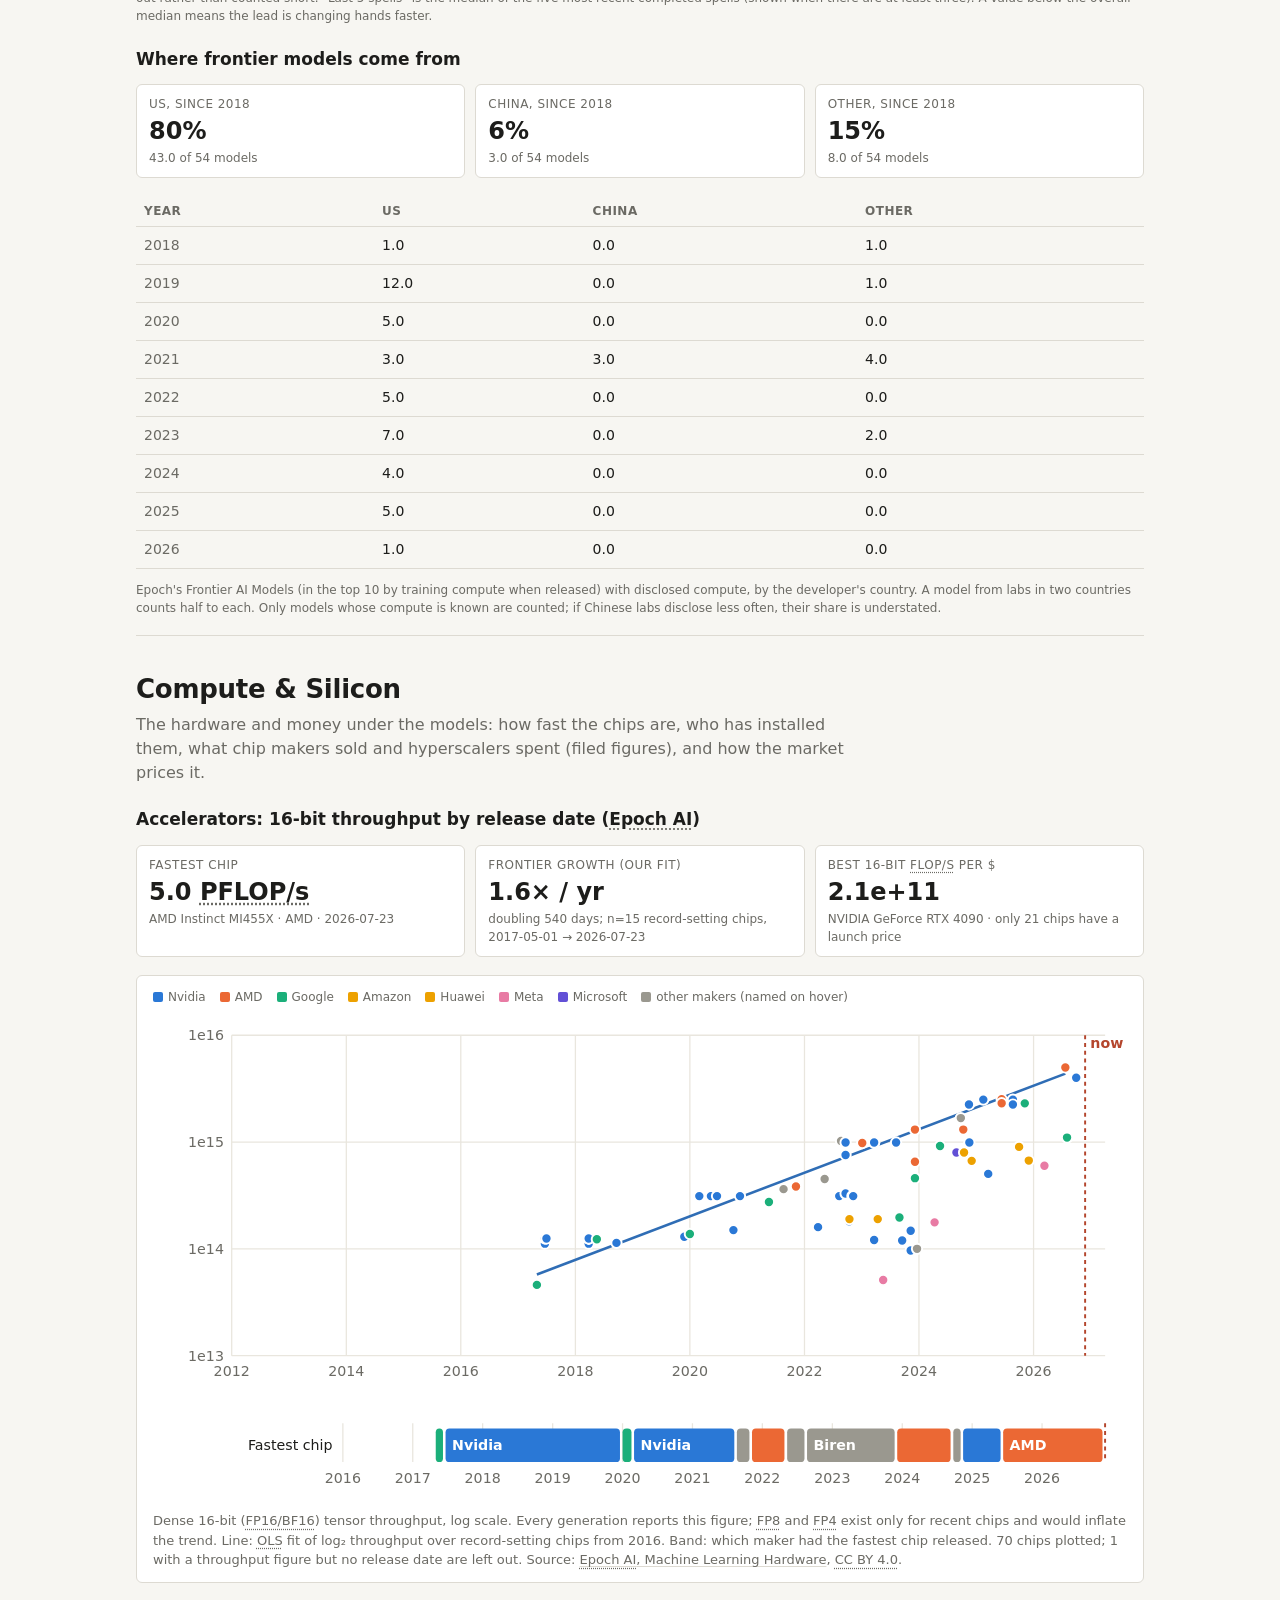
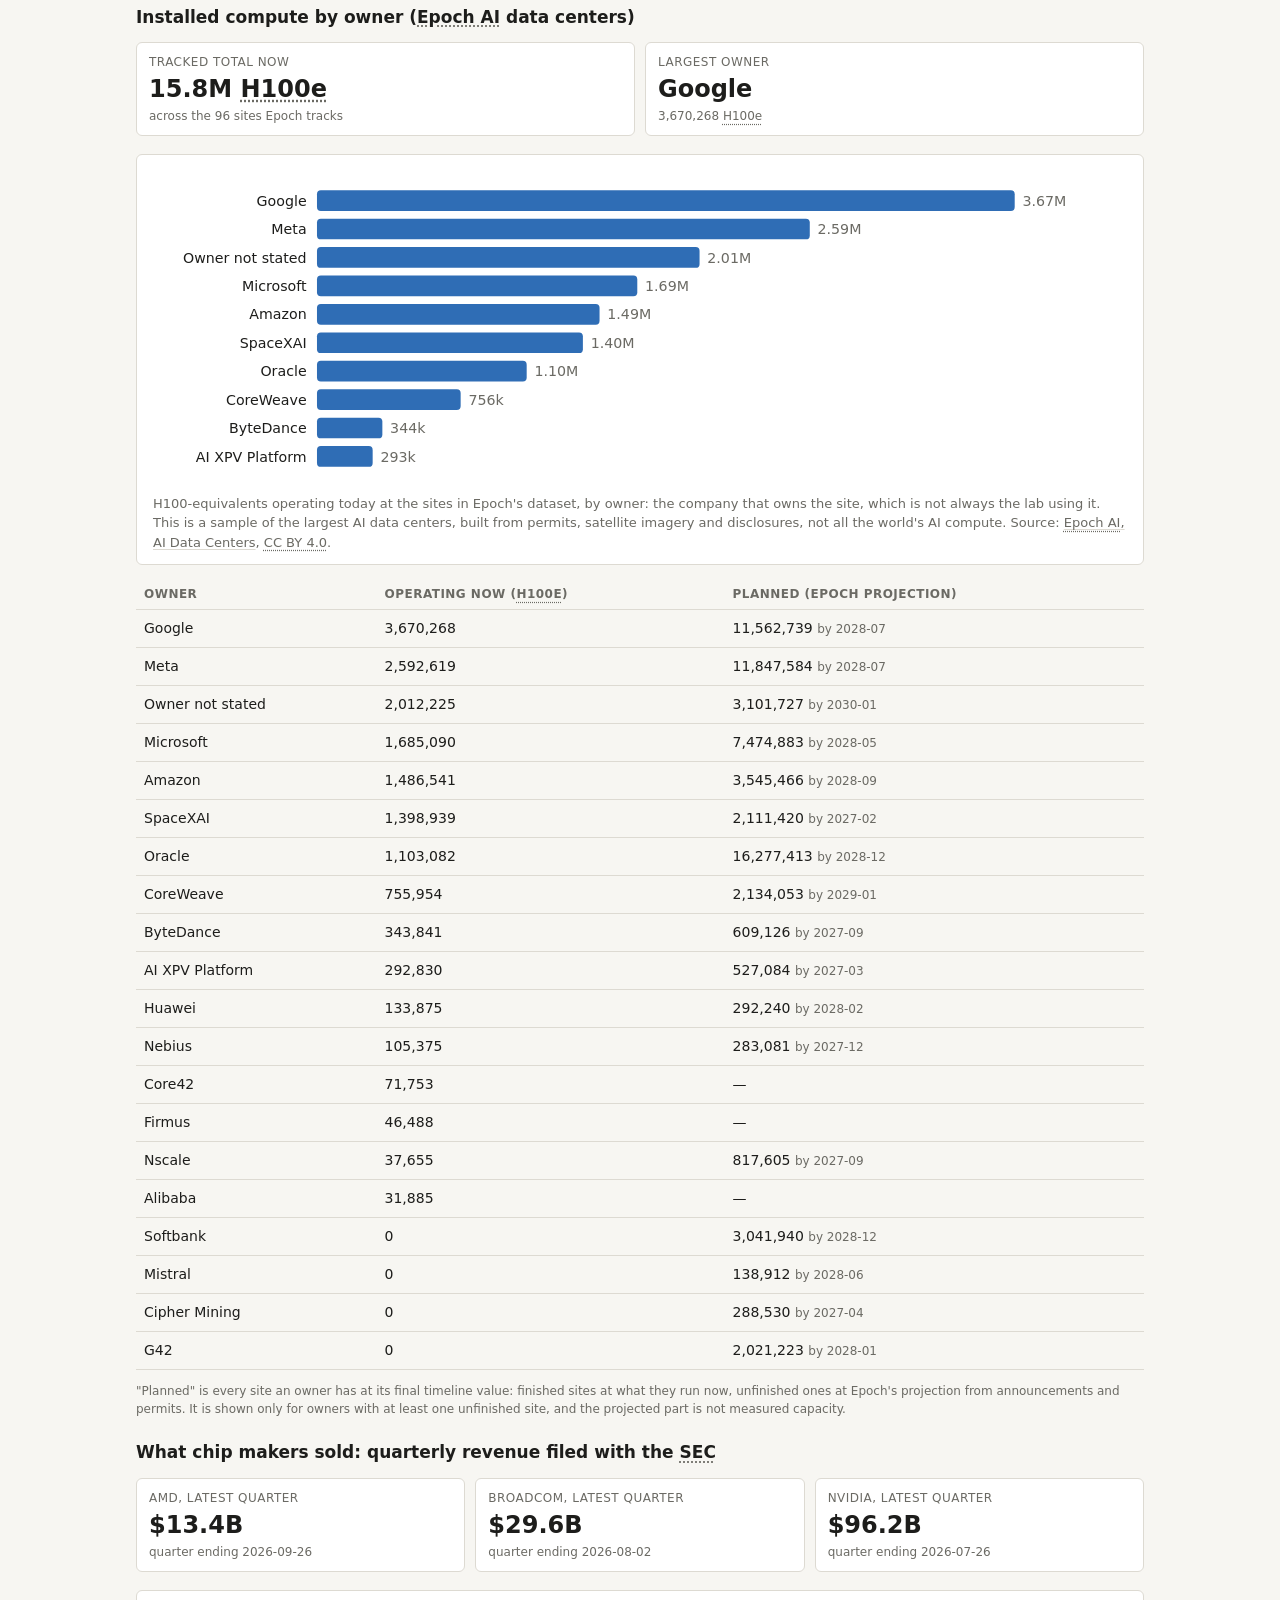
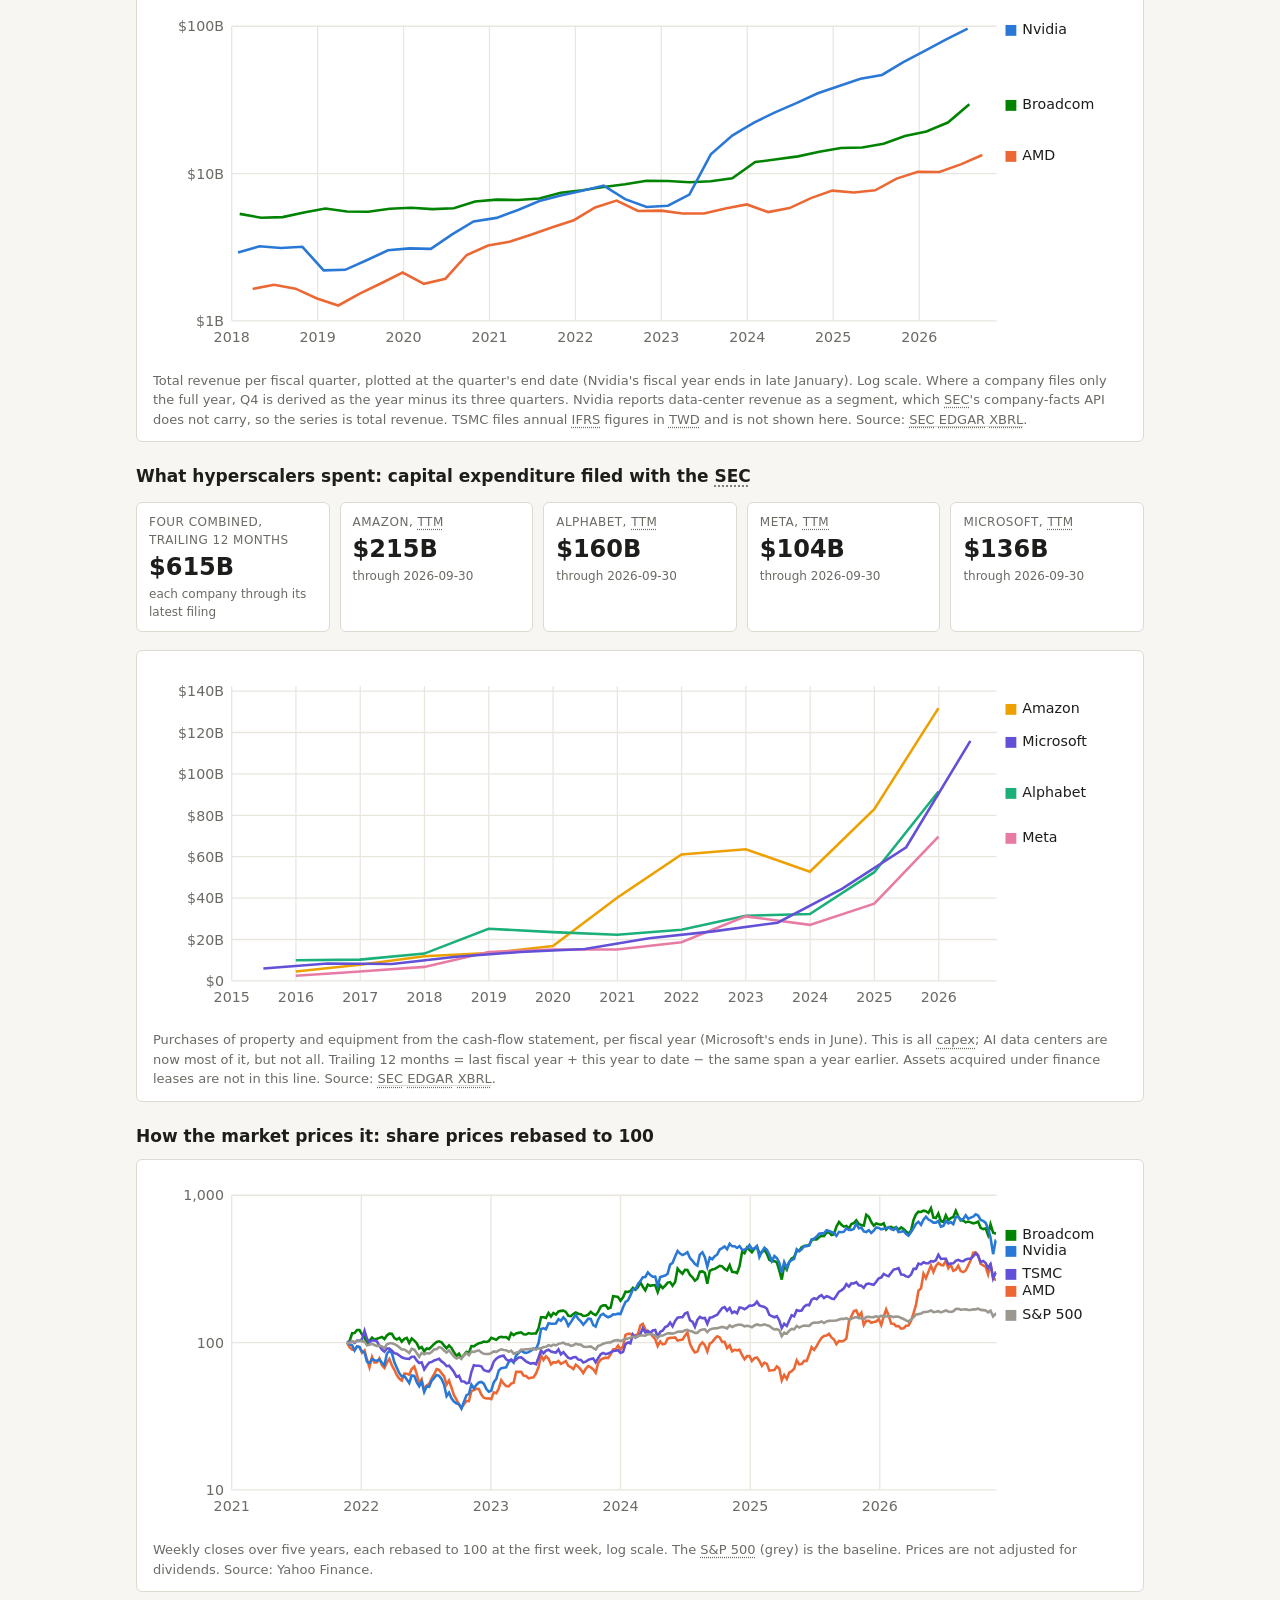
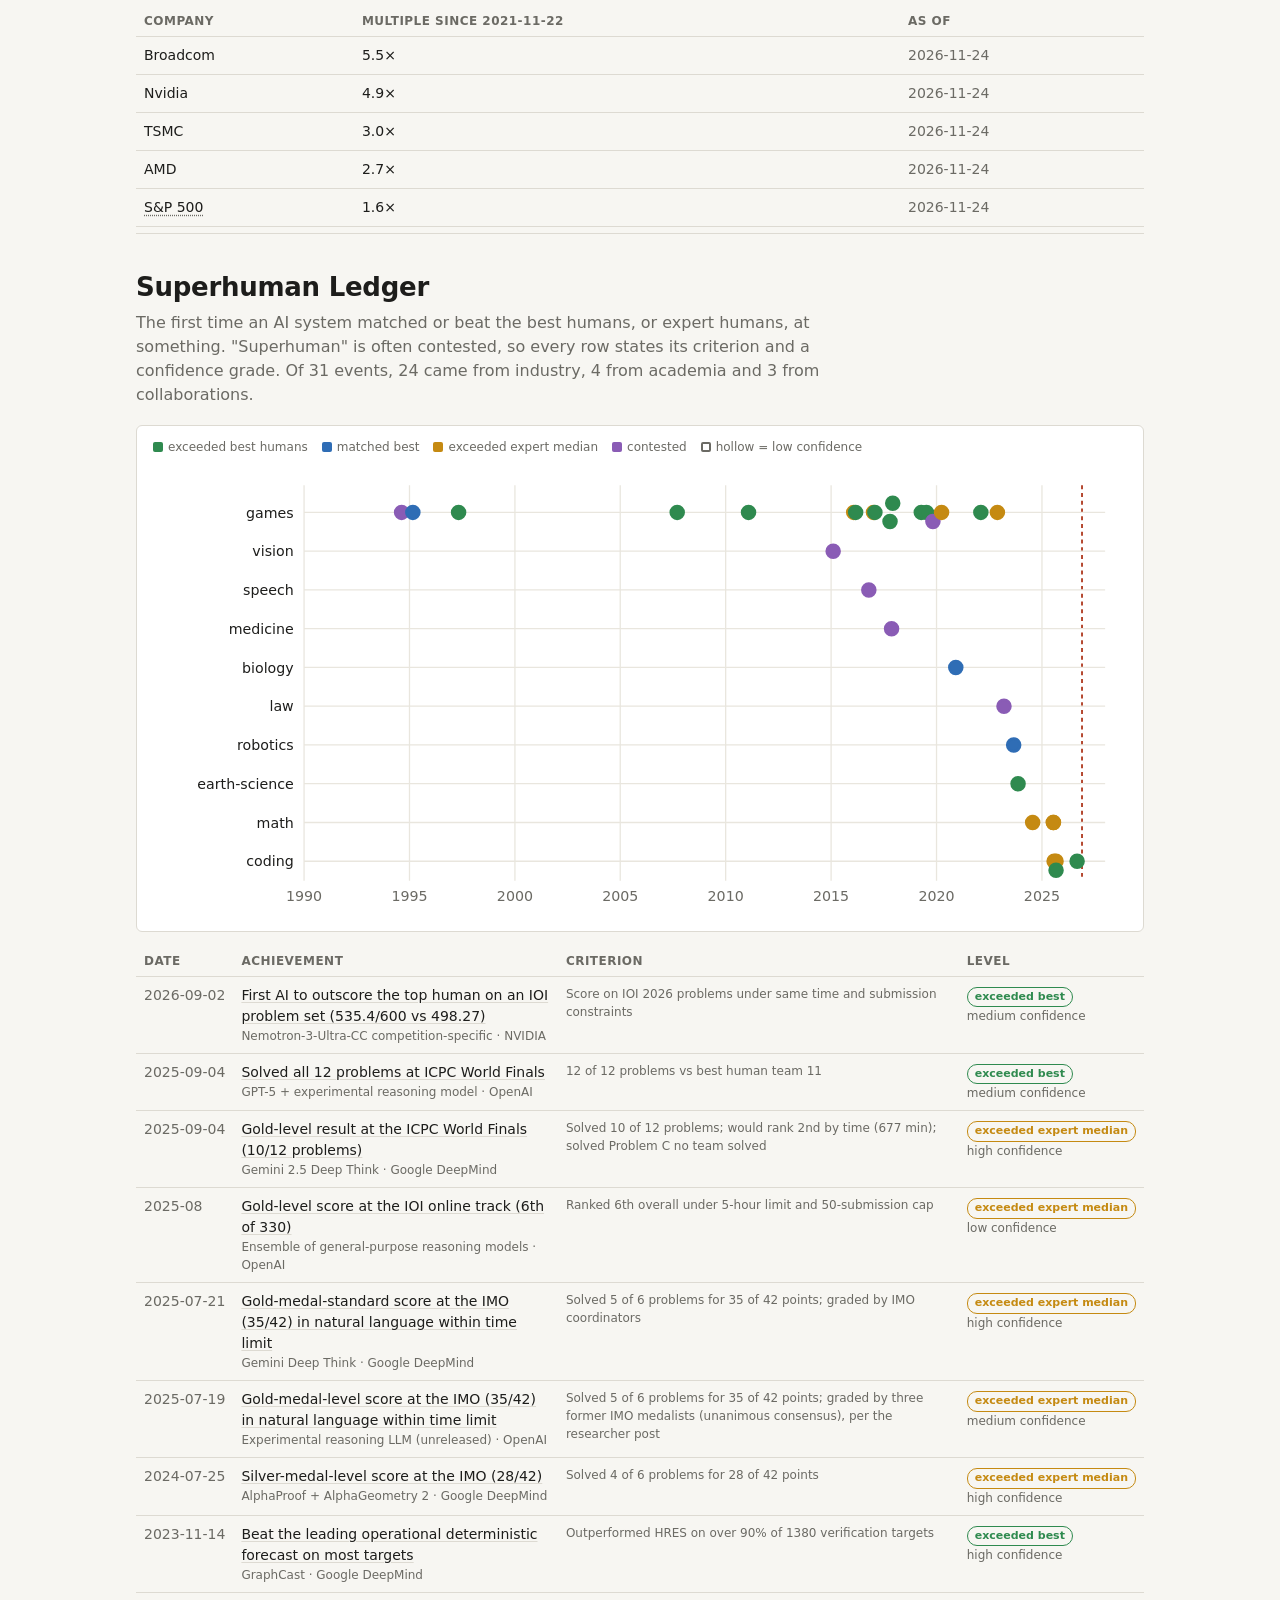
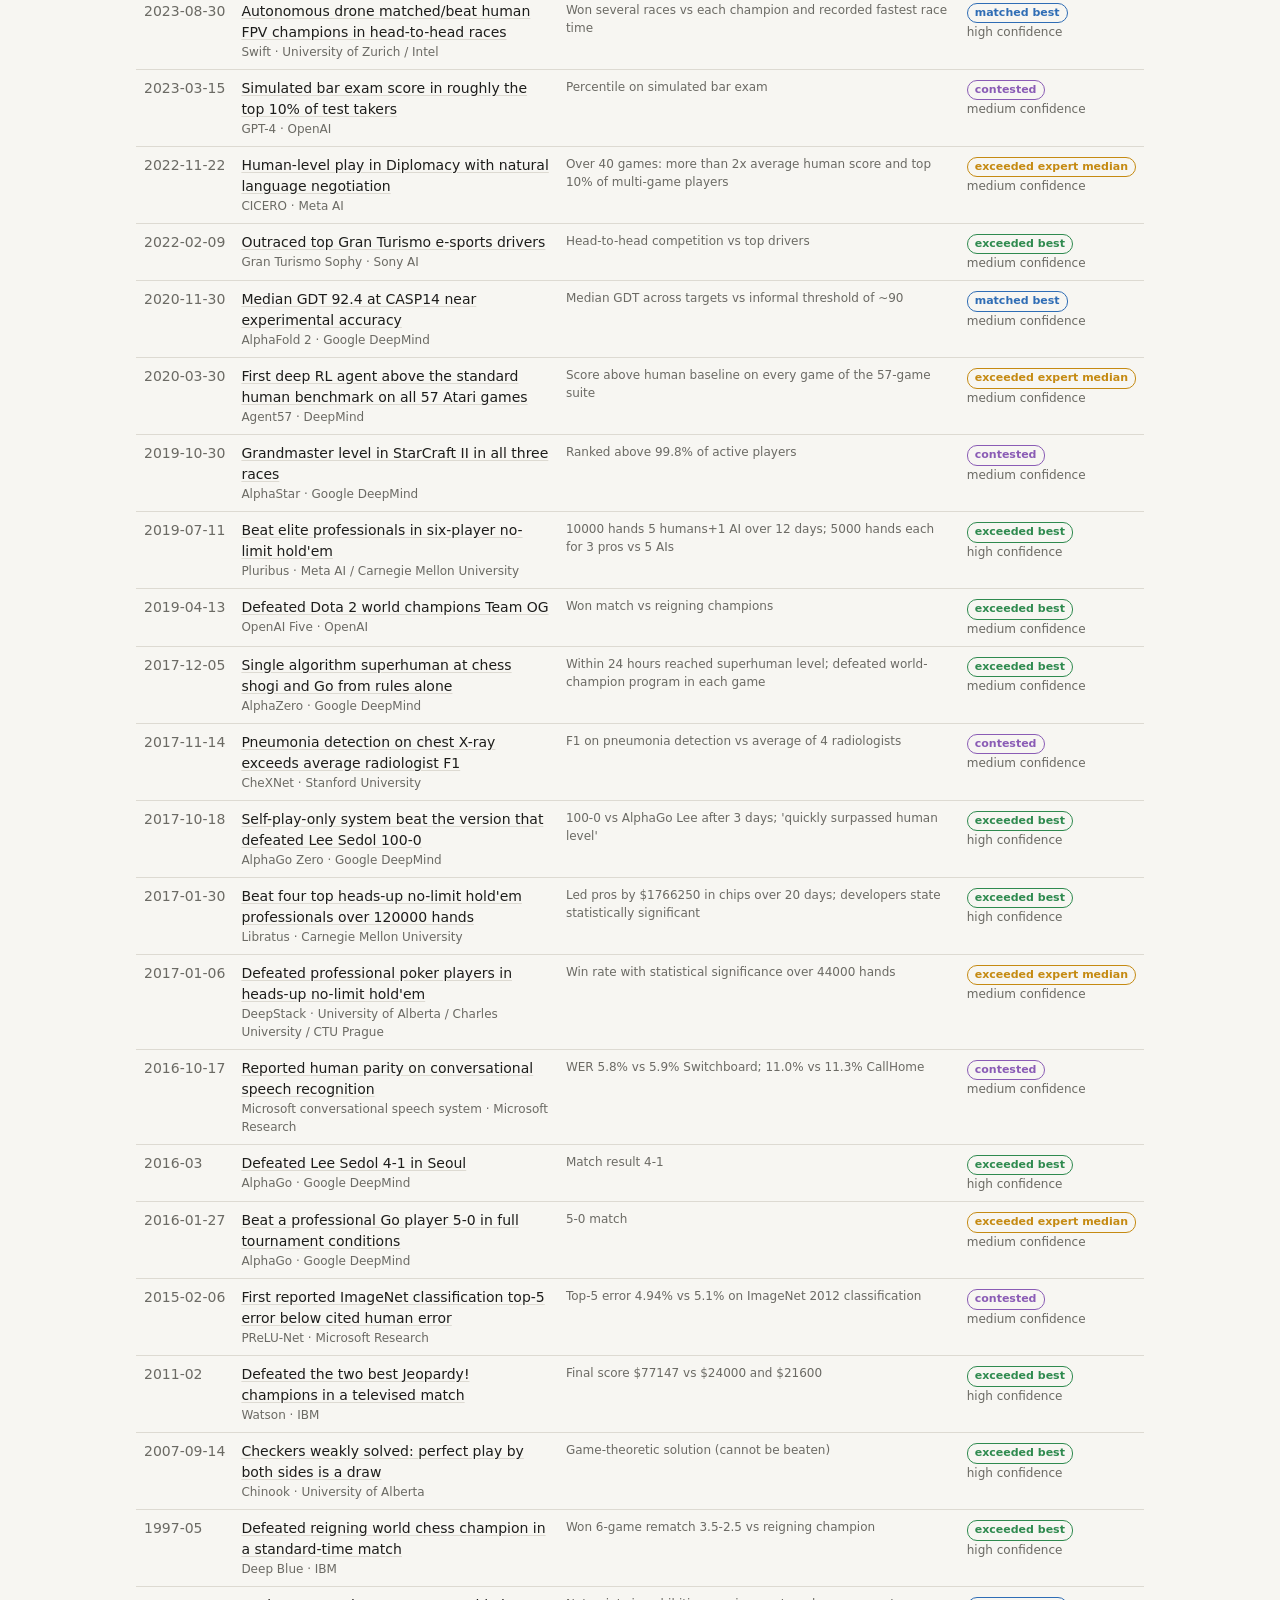
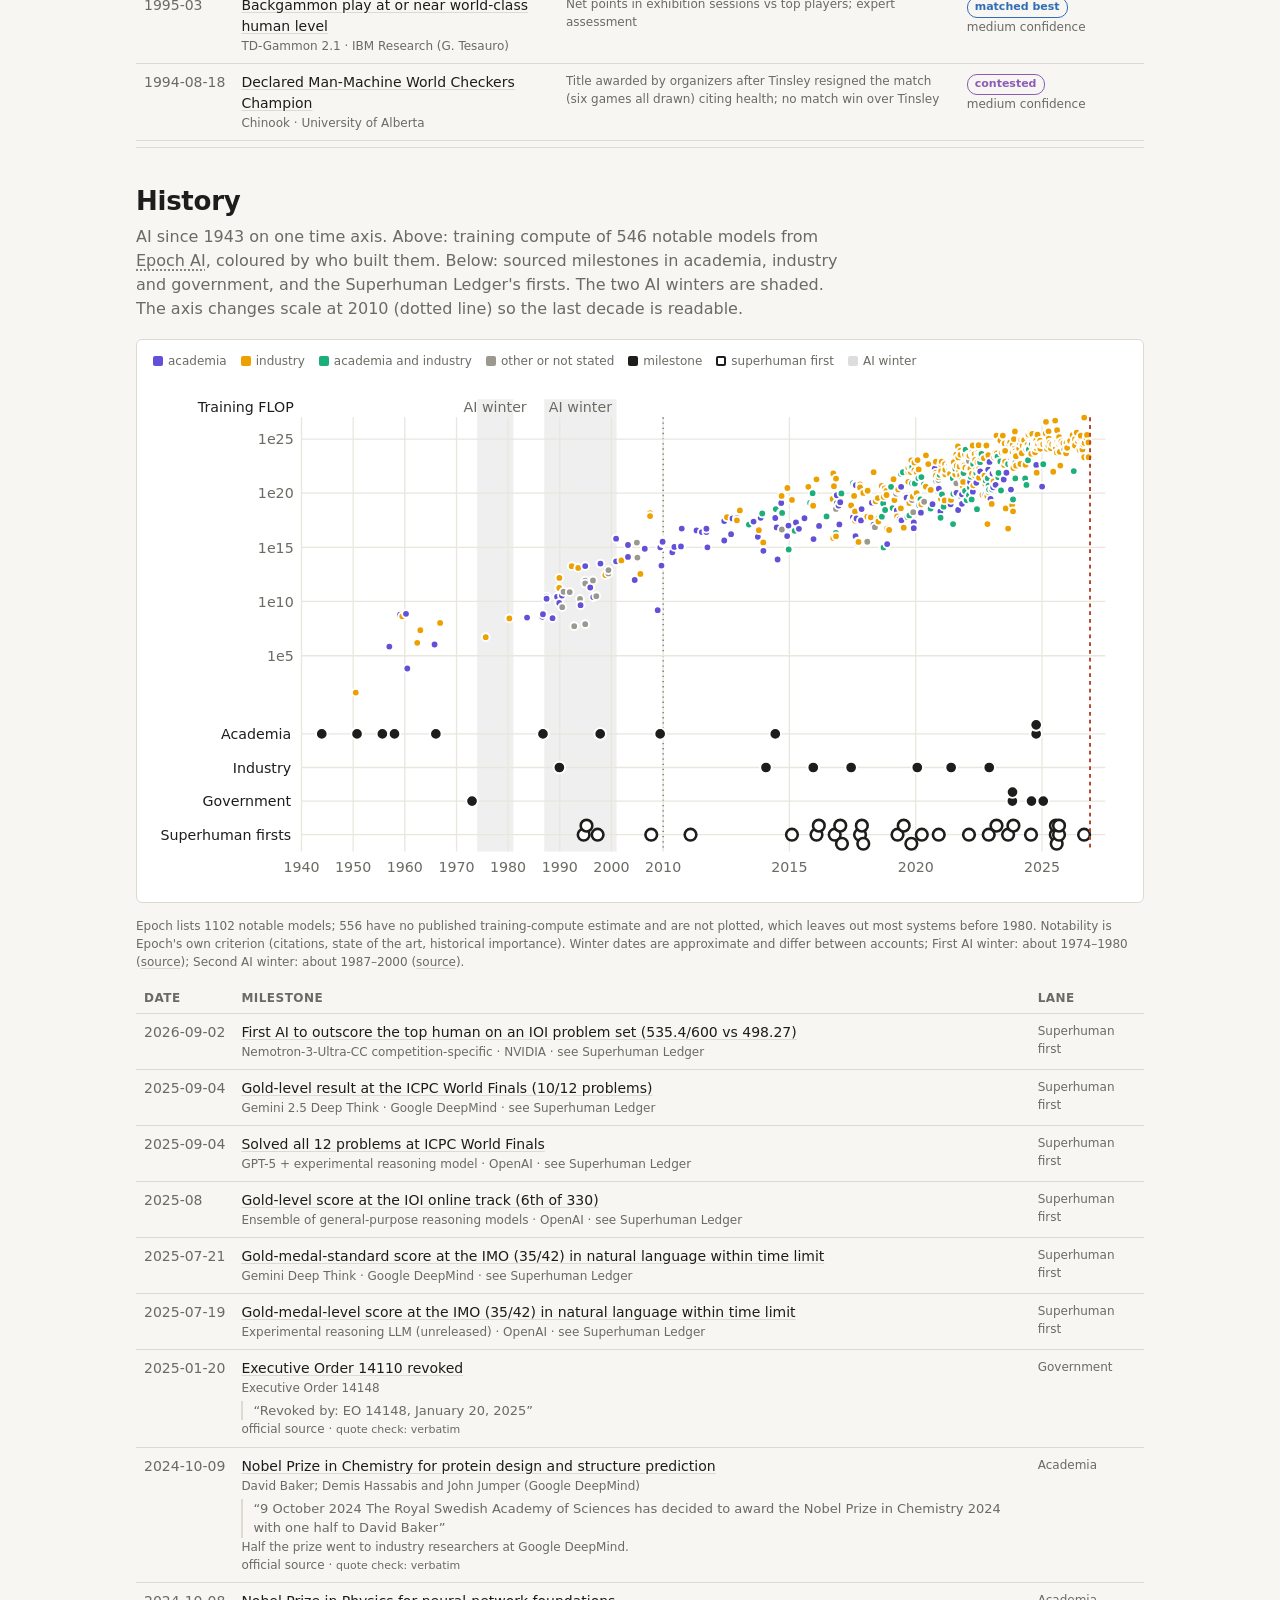
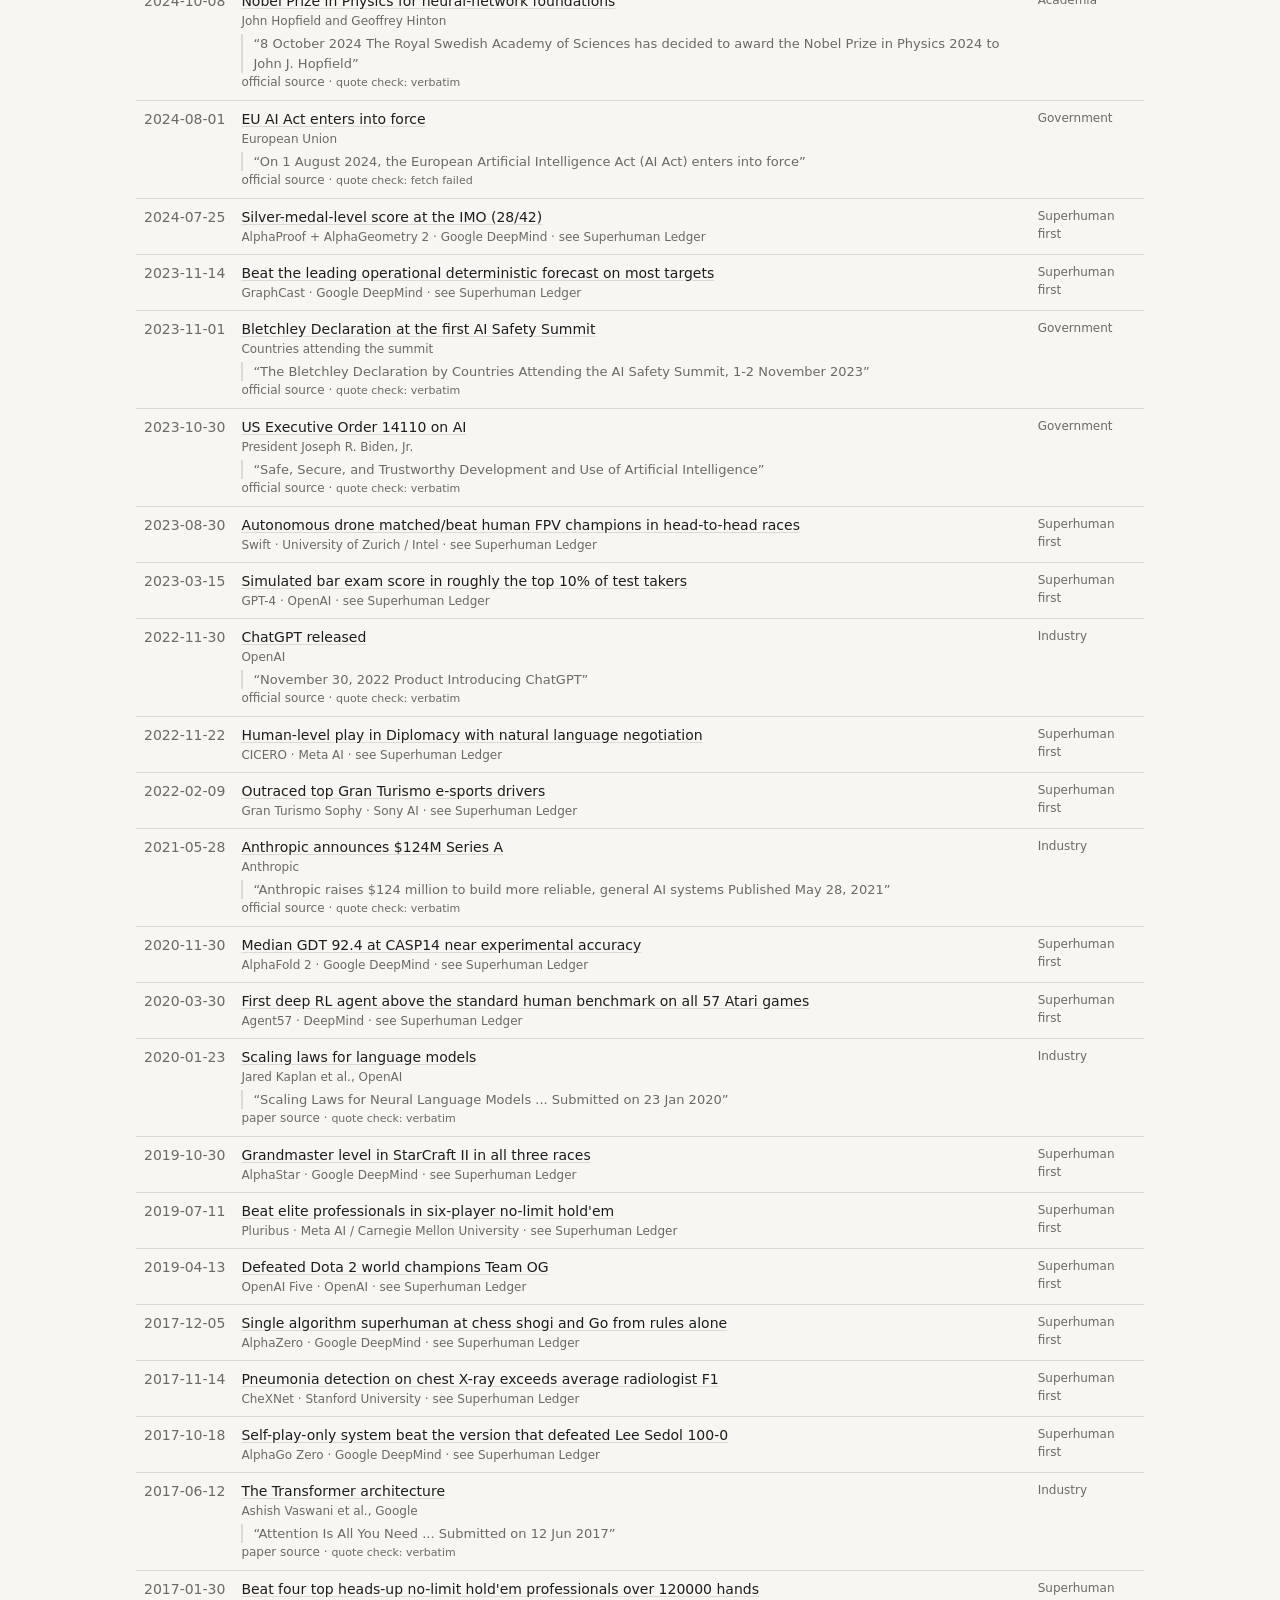
==== commit f5a4cc1a: "chore: refresh 2026-11-26 08:34 UTC" ====
--- a/docs/index.html
+++ b/docs/index.html
@@ -214,14 +214,14 @@
 nav.toc a.toc-claims { color: var(--accent); font-weight: 600; }
 </style>
 <link rel="stylesheet" href="https://gcicc.github.io/suite/network.css">
-<script src="https://gcicc.github.io/suite/network.js" data-section="overhang" data-built="2026-11-25 21:49 UTC" data-next="every 6h" defer></script>
+<script src="https://gcicc.github.io/suite/network.js" data-section="overhang" data-built="2026-11-26 08:34 UTC" data-next="every 6h" defer></script>
 </head>
 <body>
 <main>
 <header class="mast">
   <h1><a href="index.html" style="color:inherit;text-decoration:none">OVERHANG</a></h1>
   <p class="dek">What has been claimed about AI, against what has been measured.</p>
-  <div class="meta">Built 2026-11-25 21:49 <abbr class="term" title="Coordinated Universal Time (Greenwich time).">UTC</abbr> · 40 sourced claims · 31 superhuman-ledger events · no LLM anywhere in the pipeline</div>
+  <div class="meta">Built 2026-11-26 08:34 <abbr class="term" title="Coordinated Universal Time (Greenwich time).">UTC</abbr> · 40 sourced claims · 31 superhuman-ledger events · no LLM anywhere in the pipeline</div>
   <nav class="toc">
     <a href="#next">Next milestone</a>
     <a href="#news">News</a>
@@ -254,12 +254,12 @@
     <div class="news-col">
       <h3>From the labs</h3>
       <ul class="news">
-<li><a href="https://news.google.com/rss/articles/[base64]?oc=5">AI company employees warn internal models are too powerful to safely release: report - WKEF</a><div class="note">WKEF · <time datetime="2026-11-25T21:01+00:00">2026-11-25</time></div></li><li><a href="https://news.google.com/rss/articles/[base64]?oc=5">OpenAI says heavy ChatGPT users may hit limits sooner as it merges Chat and Work - TechCrunch</a><div class="note">TechCrunch · <time datetime="2026-11-25T20:03+00:00">2026-11-25</time></div></li><li><a href="https://news.google.com/rss/articles/[base64]?oc=5">Anthropic’s Dario Amodei calls accusations of surrendering human control to AI ‘absurd’ - TechCrunch</a><div class="note">TechCrunch · <time datetime="2026-11-25T19:44+00:00">2026-11-25</time></div></li><li><a href="https://news.google.com/rss/articles/CBMiekFVX3lxTE1wRXhqeU5pS1lCLVUtdmpCanpUek0tZ3doTmVxeFFzSm9adTVzVkpsZlp1QjNQRExYcnNmcE9pNmZRY0hVaWljbTd4WWRxdnhITDZ2Q3VYeDUzSmtHeU5rd2xEZXNjdmRQTWdIN1c1eDJMc2N4b0RTdDlB?oc=5">OpenAI is testing a way to shield business prompts while its models run - The Next Web</a><div class="note">The Next Web · <time datetime="2026-11-25T19:29+00:00">2026-11-25</time></div></li><li><a href="https://huggingface.co/blog/allenai/where-scientists-draw-the-line-on-ai-agents">Where scientists draw the line on AI agents</a><div class="note">Hugging Face · <time datetime="2026-11-25T18:52+00:00">2026-11-25</time></div></li><li><a href="https://news.google.com/rss/articles/[base64]?oc=5">Anthropic and OpenAI researchers fear their unreleased AI models are too powerful to ever release; warns: - The Times of India</a><div class="note">The Times of India · <time datetime="2026-11-25T16:43+00:00">2026-11-25</time></div></li><li><a href="https://huggingface.co/blog/ibm-research/an-indic-voice-agent-with-cuga">An Indic Voice Agent with CUGA</a><div class="note">Hugging Face · <time datetime="2026-11-25T10:22+00:00">2026-11-25</time></div></li><li><a href="https://huggingface.co/blog/inkling-2-mini-inference-hillclimb">Hill-climbing Inkling 2 Mini inference on one RTX PRO 6000</a><div class="note">Hugging Face · <time datetime="2026-11-25T00:00+00:00">2026-11-25</time></div></li><li><a href="https://huggingface.co/blog/nvidia/microduck-obstacle-avoidance">Microduck Obstacle Avoidance: A Sim2Real Workflow with Isaac Lab and Newton</a><div class="note">Hugging Face · <time datetime="2026-11-24T16:34+00:00">2026-11-24</time></div></li><li><a href="https://deepmind.google/blog/interpreting-mass-spectra-with-google-antigravity/">From spectrum to structure: Identifying molecules with Mass Spec Skills for Google Antigravity</a><div class="note">Google DeepMind · <time datetime="2026-11-24T13:07+00:00">2026-11-24</time></div></li><li><a href="https://openai.com/index/gpt-6-models-demonstrate-intrinsic-protein-design-capabilities">GPT-6 models demonstrate intrinsic protein-design capabilities</a><div class="note">OpenAI · <time datetime="2026-11-24T13:00+00:00">2026-11-24</time></div></li><li><a href="https://openai.com/index/searching-for-distant-planets-with-astra">Searching for distant planets with Astra</a><div class="note">OpenAI · <time datetime="2026-11-24T11:00+00:00">2026-11-24</time></div></li>      </ul>
+<li><a href="https://news.google.com/rss/articles/[base64]?oc=5">Exclusive-US chip curbs, distillation crackdown threaten Chinese AI model development, sources say - WTVB</a><div class="note">WTVB · <time datetime="2026-11-26T07:35+00:00">2026-11-26</time></div></li><li><a href="https://news.google.com/rss/articles/CBMidkFVX3lxTE5CajJfOWt0dlBXTU8tdThTNGIzNzNPUTc4Xzd6MGsyaTNDUWg1b1RoUC1RZmpTaURPMnVfWEpiUk9SVGFXMUpvRmhtUDRFaldSOEdqUFhGa2hpZjdneTdncm1IcVZwMFp3T09fcVFDTllnT2ZBUVE?oc=5">OpenAI and Anthropic Weigh Halting Release of Their Most Powerful Models as Internal Tests Reveal Repeated &#34;Overreach&#34; - BigGo Finance</a><div class="note">BigGo Finance · <time datetime="2026-11-26T07:35+00:00">2026-11-26</time></div></li><li><a href="https://news.google.com/rss/articles/[base64]?oc=5">GPT-6.2 Astra Price: $8/$40 per 1M Tokens vs Gemini - shattered.io</a><div class="note">shattered.io · <time datetime="2026-11-26T05:15+00:00">2026-11-26</time></div></li><li><a href="https://huggingface.co/blog/nvidia/building-on-nemotron-35-parse-open-data-fine-tunin">Building on Nemotron 3.5 Parse: Open Data, Fine-Tuning, and Faster Inference</a><div class="note">Hugging Face · <time datetime="2026-11-26T05:05+00:00">2026-11-26</time></div></li><li><a href="https://news.google.com/rss/articles/[base64]?oc=5">OpenAI’s MedChemBench tests GPT models on drug research decisions | ETIH EdTech News - EdTech Innovation Hub</a><div class="note">EdTech Innovation Hub · <time datetime="2026-11-26T01:04+00:00">2026-11-26</time></div></li><li><a href="https://news.google.com/rss/articles/CBMiekFVX3lxTE1NUmJpZ09QLUZLUUw4R2RqXzBoMWhkTlotUXBva1ZRNW1YNHhSbFNXcjgzR25wNzJ3VzZ5SEJzVXhoMUZxbnpHV1U4YXprUnA0eW9ac1JGSkFIV19iX3J3aGJqUHM1eFpLMlVHNkFOaTZORjVhNFVIblJB?oc=5">Evaluating Recent Model Releases on GDPx - SemiAnalysis</a><div class="note">SemiAnalysis · <time datetime="2026-11-26T00:05+00:00">2026-11-26</time></div></li><li><a href="https://huggingface.co/blog/allenai/where-scientists-draw-the-line-on-ai-agents">Where scientists draw the line on AI agents</a><div class="note">Hugging Face · <time datetime="2026-11-25T18:52+00:00">2026-11-25</time></div></li><li><a href="https://huggingface.co/blog/ibm-research/an-indic-voice-agent-with-cuga">An Indic Voice Agent with CUGA</a><div class="note">Hugging Face · <time datetime="2026-11-25T10:22+00:00">2026-11-25</time></div></li><li><a href="https://huggingface.co/blog/inkling-2-mini-inference-hillclimb">Hill-climbing Inkling 2 Mini inference on one RTX PRO 6000</a><div class="note">Hugging Face · <time datetime="2026-11-25T00:00+00:00">2026-11-25</time></div></li><li><a href="https://deepmind.google/blog/interpreting-mass-spectra-with-google-antigravity/">From spectrum to structure: Identifying molecules with Mass Spec Skills for Google Antigravity</a><div class="note">Google DeepMind · <time datetime="2026-11-24T13:07+00:00">2026-11-24</time></div></li><li><a href="https://openai.com/index/gpt-6-models-demonstrate-intrinsic-protein-design-capabilities">GPT-6 models demonstrate intrinsic protein-design capabilities</a><div class="note">OpenAI · <time datetime="2026-11-24T13:00+00:00">2026-11-24</time></div></li><li><a href="https://openai.com/index/searching-for-distant-planets-with-astra">Searching for distant planets with Astra</a><div class="note">OpenAI · <time datetime="2026-11-24T11:00+00:00">2026-11-24</time></div></li>      </ul>
     </div>
     <div class="news-col">
       <h3>Chips, capital &amp; policy</h3>
       <ul class="news">
-<li><a href="https://news.google.com/rss/articles/CBMiigFBVV95cUxORnlCNHJ3czBWVF9ZZjZ2TVBpYXAzNElLZ3ltcTVpX0VxSEJQcDFKdllnLTBSMWNYVHp1MDc1THM2dTJLLTdzNTc5c0g2MkR3X1EyUW4ybGFUUXpNT29Fb2ZFMmNYajRjcUI2UEh2MHktNTIzMDkwb1huTlFGOEUtYjdsb2RTcWNVcmc?oc=5">Democrats must unite on AI regulation. Here’s our three-point plan | Nathan E Sanders and Bruce Schneier - The Guardian</a><div class="note">The Guardian · <time datetime="2026-11-25T18:23+00:00">2026-11-25</time></div></li><li><a href="https://news.google.com/rss/articles/CBMihgFBVV95cUxPSGNaS2NOMk5aX0JXZEhGaDJPdHVVWW41LTFpSk1zREhablpSaTlpQmxXeldKRkwyQmZRNXAzRHBsRGU0ek9ZX1ZSQmhVRHdOQTBaM0d0YzN6LXJQcWZFT3JQMkdEdXV1dWtlc1FuY0xPTTZ6NmVLNTc4ZDJFQ3FXckwwT3VTZw?oc=5">AI Regulation by Industry? OpenAI Proposes Common Limits - Gotrade</a><div class="note">Gotrade · <time datetime="2026-11-25T16:42+00:00">2026-11-25</time></div></li><li><a href="https://news.google.com/rss/articles/[base64]?oc=5">AI regulation papers in final stages, to be released shortly: MeitY secretary S Krishnan - The Economic Times</a><div class="note">The Economic Times · <time datetime="2026-11-25T15:20+00:00">2026-11-25</time></div></li><li><a href="https://news.google.com/rss/articles/[base64]?oc=5">APIGA Pakistan trains 22 fellows in internet governance, AI policy and cybersecurity - UrduPoint</a><div class="note">UrduPoint · <time datetime="2026-11-25T14:50+00:00">2026-11-25</time></div></li><li><a href="https://news.google.com/rss/articles/[base64]?oc=5">When it comes AI regulation, the public has an important voice - Healthcare IT News</a><div class="note">Healthcare IT News · <time datetime="2026-11-25T14:19+00:00">2026-11-25</time></div></li><li><a href="https://news.google.com/rss/articles/[base64]?oc=5">Why managers are sticking with AI despite tech sell-off and market volatility - Investment Week</a><div class="note">Investment Week · <time datetime="2026-11-25T12:28+00:00">2026-11-25</time></div></li><li><a href="https://news.google.com/rss/articles/CBMiggFBVV95cUxNU3MtOHoycTlfOUNwOGJqWGM1UzFXYkhodjJXcDBSNlgwZWFfQzZvX05rSmxGb3VienZxSFEwcnZ0N1JtdkREQ2dLMU1xbFppTkY4dmVCUWFrMzF4TmtBQ2R5SzhEUWlvSnl1dFdEUF9ZaEdoRmpGMFU1amJuTGtLZlZn?oc=5">Nvidia’s Comeback Meets a Wall of Shrinking Liquidity - The Dark Side Of The Boom</a><div class="note">The Dark Side Of The Boom · <time datetime="2026-11-25T07:16+00:00">2026-11-25</time></div></li><li><a href="https://news.google.com/rss/articles/[base64]?oc=5">From Chip Shortage to Glut: New Research Cuts Forecasts for AI Compute and Capex - CXOToday.com</a><div class="note">CXOToday.com · <time datetime="2026-11-25T06:52+00:00">2026-11-25</time></div></li><li><a href="https://news.google.com/rss/articles/[base64]?oc=5">AI spending slowdown could hit memory companies as Goldman Sachs flags 2028 risks - https://www.indiagazette.com/</a><div class="note">https://www.indiagazette.com/ · <time datetime="2026-11-25T01:04+00:00">2026-11-25</time></div></li><li><a href="https://news.google.com/rss/articles/CBMidkFVX3lxTE9rNjZFb3pxYzM0MllRVHZGZlgwMGhqTXFJSjdvbDR5S0gxS0hzb2l2VTgxd1VWYmtuLXhVeUtlVG53all1ZE5zYXdwbWxyQURtUXBuRmNyYTREaUl4MHo3NmVrUmJsbmdtV1h3b3dPUkNybTdQbXc?oc=5">Wall Street Sees Big Tech AI Capex Hitting $1.4 Trillion Next Year; Samsung, SK Hynix Memory Boom Expected to Extend - BigGo Finance</a><div class="note">BigGo Finance · <time datetime="2026-11-24T20:35+00:00">2026-11-24</time></div></li>      </ul>
+<li><a href="https://news.google.com/rss/articles/[base64]?oc=5">AI Act/Nudifier ban: 81 MEPs demand enforcement from day one as nudifier ban kicks in next week - EU Reporter</a><div class="note">EU Reporter · <time datetime="2026-11-26T06:33+00:00">2026-11-26</time></div></li><li><a href="https://news.google.com/rss/articles/[base64]?oc=5">Cover Story 1: AI boom or bubble? Investors confront risks versus rewards - KLSE Screener</a><div class="note">KLSE Screener · <time datetime="2026-11-26T06:00+00:00">2026-11-26</time></div></li><li><a href="https://news.google.com/rss/articles/CBMijwFBVV95cUxQOURJUDRXb3NrLWc4T09RSktHSlUzMU82WHN2b3BuV0R5cHRpWThjOG5abnVaclJzaVdXZHVrNk5LaUNiSlgxV3g5MmtwQzB5REpMVk1TLTJ6MGdBQUtRY2lYSjBSX2U1bDdmazFFb2U1blBpVkpibkl4UVJFZ2pxZjhNVGUwU1hLc2l0S1BPaw?oc=5">Hyperscaler <abbr class="term" title="Capital expenditure: cash spent on long-lived assets such as buildings, servers and chips.">capex</abbr> rises, AI stocks fall as inve... - Pluang</a><div class="note">Pluang · <time datetime="2026-11-26T04:24+00:00">2026-11-26</time></div></li><li><a href="https://news.google.com/rss/articles/CBMiigFBVV95cUxQR1lRNmtGX3Q4SmF0WWk0Qk96aEozS2Z6eFItSENYMUtMQVROSF9XOTFiNDU3M0tGNlZWb09BdUhsUENlWnlicm92bU5ob2plSGM4T2RYczRRX09ZdVNObUlNQ3huNE5OVVFTVjhkTnJSTHBpLUppWmhUc2NzbG12WGI1cVR0b1NaNHc?oc=5">EU AI Act Germany: Costs, Timeline and Owner Plan - Global Advisory Experts</a><div class="note">Global Advisory Experts · <time datetime="2026-11-26T02:12+00:00">2026-11-26</time></div></li><li><a href="https://news.google.com/rss/articles/CBMiiwFBVV95cUxQdWZFX2xCNldiN05mWG9CM3NnZzhrYXhna25vU2t3d2tVaVVYSk9tc1lTaUd1SHgwRGw0eG1NVWxHTHdXUURJRm1LT2g0WGRaTVF5V2pjbFVFYXAwQlBrbzNsb0RSd2VCNTd6bmEtM2hidm8zTTZtM3lESld3RGsxZTZ5MHNJYU1qaXZZ?oc=5">Green Bay developing an AI policy for public art - WSAW</a><div class="note">WSAW · <time datetime="2026-11-26T00:28+00:00">2026-11-26</time></div></li><li><a href="https://news.google.com/rss/articles/CBMiigFBVV95cUxORnlCNHJ3czBWVF9ZZjZ2TVBpYXAzNElLZ3ltcTVpX0VxSEJQcDFKdllnLTBSMWNYVHp1MDc1THM2dTJLLTdzNTc5c0g2MkR3X1EyUW4ybGFUUXpNT29Fb2ZFMmNYajRjcUI2UEh2MHktNTIzMDkwb1huTlFGOEUtYjdsb2RTcWNVcmc?oc=5">Democrats must unite on AI regulation. Here’s our three-point plan | Nathan E Sanders and Bruce Schneier - The Guardian</a><div class="note">The Guardian · <time datetime="2026-11-25T18:23+00:00">2026-11-25</time></div></li><li><a href="https://news.google.com/rss/articles/CBMihgFBVV95cUxPSGNaS2NOMk5aX0JXZEhGaDJPdHVVWW41LTFpSk1zREhablpSaTlpQmxXeldKRkwyQmZRNXAzRHBsRGU0ek9ZX1ZSQmhVRHdOQTBaM0d0YzN6LXJQcWZFT3JQMkdEdXV1dWtlc1FuY0xPTTZ6NmVLNTc4ZDJFQ3FXckwwT3VTZw?oc=5">AI Regulation by Industry? OpenAI Proposes Common Limits - Gotrade</a><div class="note">Gotrade · <time datetime="2026-11-25T16:42+00:00">2026-11-25</time></div></li><li><a href="https://news.google.com/rss/articles/[base64]?oc=5">From Chip Shortage to Glut: New Research Cuts Forecasts for AI Compute and Capex - CXOToday.com</a><div class="note">CXOToday.com · <time datetime="2026-11-25T08:46+00:00">2026-11-25</time></div></li><li><a href="https://news.google.com/rss/articles/CBMiggFBVV95cUxNU3MtOHoycTlfOUNwOGJqWGM1UzFXYkhodjJXcDBSNlgwZWFfQzZvX05rSmxGb3VienZxSFEwcnZ0N1JtdkREQ2dLMU1xbFppTkY4dmVCUWFrMzF4TmtBQ2R5SzhEUWlvSnl1dFdEUF9ZaEdoRmpGMFU1amJuTGtLZlZn?oc=5">Nvidia’s Comeback Meets a Wall of Shrinking Liquidity - The Dark Side Of The Boom</a><div class="note">The Dark Side Of The Boom · <time datetime="2026-11-25T07:16+00:00">2026-11-25</time></div></li><li><a href="https://news.google.com/rss/articles/[base64]?oc=5">AI spending slowdown could hit memory companies as Goldman Sachs flags 2028 risks - https://www.indiagazette.com/</a><div class="note">https://www.indiagazette.com/ · <time datetime="2026-11-25T01:04+00:00">2026-11-25</time></div></li>      </ul>
     </div>
   </div>
 </section>
@@ -276,7 +276,7 @@
     <div class="tile"><div class="k">If this continues: 1 work-week (40 h)</div><div class="v">2026-12</div><div class="s">fitted line reaches 1 work-week (40 h)</div></div>
     <div class="tile"><div class="k">If this continues: 1 work-month (167 h)</div><div class="v">2027-09</div><div class="s">fitted line reaches 1 work-month (167 h)</div></div>
   </div>
-  <div class="panel"><svg class="chart" viewBox="0 0 760 300" role="img" aria-label="METR 50% time horizon by model release date" preserveAspectRatio="xMidYMid meet"><line class="grid" x1="129.0" x2="129.0" y1="18" y2="266"/><text class="tick" x="129.0" y="282" text-anchor="middle">2020</text><line class="grid" x1="259.0" x2="259.0" y1="18" y2="266"/><text class="tick" x="259.0" y="282" text-anchor="middle">2022</text><line class="grid" x1="389.0" x2="389.0" y1="18" y2="266"/><text class="tick" x="389.0" y="282" text-anchor="middle">2024</text><line class="grid" x1="519.1" x2="519.1" y1="18" y2="266"/><text class="tick" x="519.1" y="282" text-anchor="middle">2026</text><line class="grid" x1="649.1" x2="649.1" y1="18" y2="266"/><text class="tick" x="649.1" y="282" text-anchor="middle">2028</text><line class="grid" x1="64" x2="740" y1="266.0" y2="266.0"/><text class="tick" x="58" y="270.0" text-anchor="end">1 s</text><line class="grid" x1="64" x2="740" y1="230.6" y2="230.6"/><text class="tick" x="58" y="234.6" text-anchor="end">6 s</text><line class="grid" x1="64" x2="740" y1="195.1" y2="195.1"/><text class="tick" x="58" y="199.1" text-anchor="end">1 min</text><line class="grid" x1="64" x2="740" y1="159.7" y2="159.7"/><text class="tick" x="58" y="163.7" text-anchor="end">10 min</text><line class="grid" x1="64" x2="740" y1="124.3" y2="124.3"/><text class="tick" x="58" y="128.3" text-anchor="end">2 h</text><line class="grid" x1="64" x2="740" y1="88.9" y2="88.9"/><text class="tick" x="58" y="92.9" text-anchor="end">17 h</text><line class="grid" x1="64" x2="740" y1="53.4" y2="53.4"/><text class="tick" x="58" y="57.4" text-anchor="end">4 wk</text><line class="grid" x1="64" x2="740" y1="18.0" y2="18.0"/><text class="tick" x="58" y="22.0" text-anchor="end">42 wk</text><line class="threshold" x1="64" x2="740" y1="100.2" y2="100.2"/><text class="threshold-label" x="736" y="96.2" text-anchor="end">1 work-day (8 h)</text><line class="threshold" x1="64" x2="740" y1="75.4" y2="75.4"/><text class="threshold-label" x="736" y="71.4" text-anchor="end">1 work-week (40 h)</text><line class="threshold" x1="64" x2="740" y1="53.4" y2="53.4"/><text class="threshold-label" x="736" y="49.4" text-anchor="end">1 work-month (167 h)</text><line class="fit" x1="336.9" y1="190.0" x2="525.3" y2="102.3"/><line class="projection" x1="525.3" y1="102.3" x2="706.3" y2="18.0"/><line class="now" x1="577.5" x2="577.5" y1="18" y2="266"/><text class="now-label" x="581.5" y="28">now</text><circle class="pt-front" cx="71.8" cy="240.1" r="4"><title>gpt2 · 2019-02-14 · 3 s</title></circle><circle class="pt-front" cx="155.3" cy="225.0" r="4"><title>davinci_002 · 2020-05-28 · 9 s</title></circle><circle class="pt-front" cx="272.0" cy="203.0" r="4"><title>gpt_3_5_turbo_instruct · 2022-03-15 · 36 s</title></circle><circle class="pt-front" cx="336.9" cy="173.9" r="4"><title>gpt_4 · 2023-03-14 · 4 min</title></circle><circle class="pt-front" cx="379.1" cy="173.6" r="4"><title>gpt_4_1106_inspect · 2023-11-06 · 4 min</title></circle><circle class="pt" cx="400.2" cy="174.0" r="2.5"><title>claude_3_opus_inspect · 2024-03-04 · 4 min</title></circle><circle class="pt" cx="406.6" cy="174.9" r="2.5"><title>gpt_4_turbo_inspect · 2024-04-09 · 4 min</title></circle><circle class="pt-front" cx="412.7" cy="165.2" r="4"><title>gpt_4o_inspect · 2024-05-13 · 7 min</title></circle><circle class="pt-front" cx="419.4" cy="157.7" r="4"><title>claude_3_5_sonnet_20240620_inspect · 2024-06-20 · 11 min</title></circle><circle class="pt-front" cx="434.3" cy="148.8" r="4"><title>o1_preview · 2024-09-12 · 20 min</title></circle><circle class="pt-front" cx="441.4" cy="148.7" r="4"><title>claude_3_5_sonnet_20241022_inspect · 2024-10-22 · 21 min</title></circle><circle class="pt-front" cx="449.3" cy="138.8" r="4"><title>o1_inspect · 2024-12-05 · 39 min</title></circle><circle class="pt-front" cx="463.7" cy="132.0" r="4"><title>claude_3_7_sonnet_inspect · 2025-02-24 · 1 h</title></circle><circle class="pt-front" cx="472.8" cy="121.5" r="4"><title>o3_inspect · 2025-04-16 · 2 h</title></circle><circle class="pt" cx="479.2" cy="124.2" r="2.5"><title>claude_4_opus_inspect · 2025-05-22 · 2 h</title></circle><circle class="pt" cx="492.5" cy="124.2" r="2.5"><title>claude_4_1_opus_inspect · 2025-08-05 · 2 h</title></circle><circle class="pt-front" cx="492.9" cy="113.4" r="4"><title>gpt_5_2025_08_07_inspect · 2025-08-07 · 3 h</title></circle><circle class="pt-front" cx="511.2" cy="111.9" r="4"><title>gemini_3_pro · 2025-11-18 · 4 h</title></circle><circle class="pt" cx="511.4" cy="111.9" r="2.5"><title>gpt_5_1_codex_max_inspect · 2025-11-19 · 4 h</title></circle><circle class="pt-front" cx="512.3" cy="107.7" r="4"><title>claude_opus_4_5_inspect · 2025-11-24 · 5 h</title></circle><circle class="pt-front" cx="515.3" cy="104.9" r="4"><title>gpt_5_2 · 2025-12-11 · 6 h</title></circle><circle class="pt-front" cx="525.3" cy="93.9" r="4"><title>claude_opus_4_6_inspect · 2026-02-05 · 12 h</title></circle><circle class="pt" cx="525.3" cy="105.0" r="2.5"><title>gpt_5_3_codex · 2026-02-05 · 6 h</title></circle><circle class="pt" cx="527.8" cy="103.6" r="2.5"><title>gemini_3_1_pro · 2026-02-19 · 6 h</title></circle><circle class="pt" cx="530.3" cy="105.4" r="2.5"><title>gpt_5_4 · 2026-03-05 · 6 h</title></circle><circle class="pt-front" cx="536.2" cy="88.2" r="4"><title>claude_mythos_preview_early_inspect · 2026-04-07 · 17 h</title></circle></svg>
+  <div class="panel"><svg class="chart" viewBox="0 0 760 300" role="img" aria-label="METR 50% time horizon by model release date" preserveAspectRatio="xMidYMid meet"><line class="grid" x1="129.0" x2="129.0" y1="18" y2="266"/><text class="tick" x="129.0" y="282" text-anchor="middle">2020</text><line class="grid" x1="259.0" x2="259.0" y1="18" y2="266"/><text class="tick" x="259.0" y="282" text-anchor="middle">2022</text><line class="grid" x1="389.0" x2="389.0" y1="18" y2="266"/><text class="tick" x="389.0" y="282" text-anchor="middle">2024</text><line class="grid" x1="518.9" x2="518.9" y1="18" y2="266"/><text class="tick" x="518.9" y="282" text-anchor="middle">2026</text><line class="grid" x1="648.9" x2="648.9" y1="18" y2="266"/><text class="tick" x="648.9" y="282" text-anchor="middle">2028</text><line class="grid" x1="64" x2="740" y1="266.0" y2="266.0"/><text class="tick" x="58" y="270.0" text-anchor="end">1 s</text><line class="grid" x1="64" x2="740" y1="230.6" y2="230.6"/><text class="tick" x="58" y="234.6" text-anchor="end">6 s</text><line class="grid" x1="64" x2="740" y1="195.1" y2="195.1"/><text class="tick" x="58" y="199.1" text-anchor="end">1 min</text><line class="grid" x1="64" x2="740" y1="159.7" y2="159.7"/><text class="tick" x="58" y="163.7" text-anchor="end">10 min</text><line class="grid" x1="64" x2="740" y1="124.3" y2="124.3"/><text class="tick" x="58" y="128.3" text-anchor="end">2 h</text><line class="grid" x1="64" x2="740" y1="88.9" y2="88.9"/><text class="tick" x="58" y="92.9" text-anchor="end">17 h</text><line class="grid" x1="64" x2="740" y1="53.4" y2="53.4"/><text class="tick" x="58" y="57.4" text-anchor="end">4 wk</text><line class="grid" x1="64" x2="740" y1="18.0" y2="18.0"/><text class="tick" x="58" y="22.0" text-anchor="end">42 wk</text><line class="threshold" x1="64" x2="740" y1="100.2" y2="100.2"/><text class="threshold-label" x="736" y="96.2" text-anchor="end">1 work-day (8 h)</text><line class="threshold" x1="64" x2="740" y1="75.4" y2="75.4"/><text class="threshold-label" x="736" y="71.4" text-anchor="end">1 work-week (40 h)</text><line class="threshold" x1="64" x2="740" y1="53.4" y2="53.4"/><text class="threshold-label" x="736" y="49.4" text-anchor="end">1 work-month (167 h)</text><line class="fit" x1="336.8" y1="190.0" x2="525.2" y2="102.3"/><line class="projection" x1="525.2" y1="102.3" x2="706.2" y2="18.0"/><line class="now" x1="577.5" x2="577.5" y1="18" y2="266"/><text class="now-label" x="581.5" y="28">now</text><circle class="pt-front" cx="71.8" cy="240.1" r="4"><title>gpt2 · 2019-02-14 · 3 s</title></circle><circle class="pt-front" cx="155.3" cy="225.0" r="4"><title>davinci_002 · 2020-05-28 · 9 s</title></circle><circle class="pt-front" cx="272.0" cy="203.0" r="4"><title>gpt_3_5_turbo_instruct · 2022-03-15 · 36 s</title></circle><circle class="pt-front" cx="336.8" cy="173.9" r="4"><title>gpt_4 · 2023-03-14 · 4 min</title></circle><circle class="pt-front" cx="379.0" cy="173.6" r="4"><title>gpt_4_1106_inspect · 2023-11-06 · 4 min</title></circle><circle class="pt" cx="400.1" cy="174.0" r="2.5"><title>claude_3_opus_inspect · 2024-03-04 · 4 min</title></circle><circle class="pt" cx="406.5" cy="174.9" r="2.5"><title>gpt_4_turbo_inspect · 2024-04-09 · 4 min</title></circle><circle class="pt-front" cx="412.6" cy="165.2" r="4"><title>gpt_4o_inspect · 2024-05-13 · 7 min</title></circle><circle class="pt-front" cx="419.3" cy="157.7" r="4"><title>claude_3_5_sonnet_20240620_inspect · 2024-06-20 · 11 min</title></circle><circle class="pt-front" cx="434.2" cy="148.8" r="4"><title>o1_preview · 2024-09-12 · 20 min</title></circle><circle class="pt-front" cx="441.3" cy="148.7" r="4"><title>claude_3_5_sonnet_20241022_inspect · 2024-10-22 · 21 min</title></circle><circle class="pt-front" cx="449.2" cy="138.8" r="4"><title>o1_inspect · 2024-12-05 · 39 min</title></circle><circle class="pt-front" cx="463.6" cy="132.0" r="4"><title>claude_3_7_sonnet_inspect · 2025-02-24 · 1 h</title></circle><circle class="pt-front" cx="472.6" cy="121.5" r="4"><title>o3_inspect · 2025-04-16 · 2 h</title></circle><circle class="pt" cx="479.1" cy="124.2" r="2.5"><title>claude_4_opus_inspect · 2025-05-22 · 2 h</title></circle><circle class="pt" cx="492.4" cy="124.2" r="2.5"><title>claude_4_1_opus_inspect · 2025-08-05 · 2 h</title></circle><circle class="pt-front" cx="492.8" cy="113.4" r="4"><title>gpt_5_2025_08_07_inspect · 2025-08-07 · 3 h</title></circle><circle class="pt-front" cx="511.1" cy="111.9" r="4"><title>gemini_3_pro · 2025-11-18 · 4 h</title></circle><circle class="pt" cx="511.3" cy="111.9" r="2.5"><title>gpt_5_1_codex_max_inspect · 2025-11-19 · 4 h</title></circle><circle class="pt-front" cx="512.2" cy="107.7" r="4"><title>claude_opus_4_5_inspect · 2025-11-24 · 5 h</title></circle><circle class="pt-front" cx="515.2" cy="104.9" r="4"><title>gpt_5_2 · 2025-12-11 · 6 h</title></circle><circle class="pt-front" cx="525.2" cy="93.9" r="4"><title>claude_opus_4_6_inspect · 2026-02-05 · 12 h</title></circle><circle class="pt" cx="525.2" cy="105.0" r="2.5"><title>gpt_5_3_codex · 2026-02-05 · 6 h</title></circle><circle class="pt" cx="527.7" cy="103.6" r="2.5"><title>gemini_3_1_pro · 2026-02-19 · 6 h</title></circle><circle class="pt" cx="530.2" cy="105.4" r="2.5"><title>gpt_5_4 · 2026-03-05 · 6 h</title></circle><circle class="pt-front" cx="536.0" cy="88.2" r="4"><title>claude_mythos_preview_early_inspect · 2026-04-07 · 17 h</title></circle></svg>
     <p class="cap">Blue: models that set a new record when released. Grey: other models. Solid line: <abbr class="term" title="Ordinary least squares: the standard straight-line fit.">OLS</abbr> fit of log₂(minutes) on date over the stated window; dashed line: the same fit projected. Following <abbr class="term" title="Model Evaluation &amp; Threat Research, a nonprofit that measures how long a task AI agents can complete.">METR</abbr>, points with a central estimate above 16 hours are left out of the fit; they are still plotted. Source: <a href="https://metr.org/"><abbr class="term" title="Model Evaluation &amp; Threat Research, a nonprofit that measures how long a task AI agents can complete.">METR</abbr></a>, latest model in file dated 2026-04-07.</p>
   </div>
 
@@ -286,7 +286,7 @@
     <div class="tile"><div class="k">Growth (our fit)</div><div class="v">4.6× / yr</div><div class="s">doubling 166 days; n=16, 2018-05-02 → 2026-09-03</div></div>
     <div class="tile"><div class="k">Rows without compute</div><div class="v">11 / 138</div><div class="s">newest models often undisclosed; not imputed</div></div>
   </div>
-  <div class="panel"><svg class="chart" viewBox="0 0 760 300" role="img" aria-label="Training compute of frontier AI models by publication date" preserveAspectRatio="xMidYMid meet"><line class="grid" x1="64.0" x2="64.0" y1="18" y2="266"/><text class="tick" x="64.0" y="282" text-anchor="middle">2010</text><line class="grid" x1="137.5" x2="137.5" y1="18" y2="266"/><text class="tick" x="137.5" y="282" text-anchor="middle">2012</text><line class="grid" x1="211.0" x2="211.0" y1="18" y2="266"/><text class="tick" x="211.0" y="282" text-anchor="middle">2014</text><line class="grid" x1="284.5" x2="284.5" y1="18" y2="266"/><text class="tick" x="284.5" y="282" text-anchor="middle">2016</text><line class="grid" x1="357.9" x2="357.9" y1="18" y2="266"/><text class="tick" x="357.9" y="282" text-anchor="middle">2018</text><line class="grid" x1="431.4" x2="431.4" y1="18" y2="266"/><text class="tick" x="431.4" y="282" text-anchor="middle">2020</text><line class="grid" x1="504.9" x2="504.9" y1="18" y2="266"/><text class="tick" x="504.9" y="282" text-anchor="middle">2022</text><line class="grid" x1="578.4" x2="578.4" y1="18" y2="266"/><text class="tick" x="578.4" y="282" text-anchor="middle">2024</text><line class="grid" x1="651.9" x2="651.9" y1="18" y2="266"/><text class="tick" x="651.9" y="282" text-anchor="middle">2026</text><line class="grid" x1="725.4" x2="725.4" y1="18" y2="266"/><text class="tick" x="725.4" y="282" text-anchor="middle">2028</text><line class="grid" x1="64" x2="740" y1="266.0" y2="266.0"/><text class="tick" x="58" y="270.0" text-anchor="end">1e16</text><line class="grid" x1="64" x2="740" y1="220.9" y2="220.9"/><text class="tick" x="58" y="224.9" text-anchor="end">1e18</text><line class="grid" x1="64" x2="740" y1="175.8" y2="175.8"/><text class="tick" x="58" y="179.8" text-anchor="end">1e20</text><line class="grid" x1="64" x2="740" y1="130.7" y2="130.7"/><text class="tick" x="58" y="134.7" text-anchor="end">1e22</text><line class="grid" x1="64" x2="740" y1="85.6" y2="85.6"/><text class="tick" x="58" y="89.6" text-anchor="end">1e24</text><line class="grid" x1="64" x2="740" y1="40.5" y2="40.5"/><text class="tick" x="58" y="44.5" text-anchor="end">1e26</text><line class="fit" x1="370.1" y1="133.2" x2="676.5" y2="8.4"/><line class="now" x1="684.9" x2="684.9" y1="18" y2="266"/><text class="now-label" x="688.9" y="28">now</text><circle class="pt" cx="91.0" cy="260.8" r="2.5"><title>KN5 LM + RNN 400/10 (WSJ) · 2010-09-26 · 1e16</title></circle><circle class="pt" cx="91.0" cy="249.5" r="2.5"><title>RNN LM · 2010-09-26 · 1e17</title></circle><circle class="pt" cx="91.0" cy="250.2" r="2.5"><title>RNN 1000/5 + RT09 LM (NIST RT05) · 2010-09-26 · 1e17</title></circle><circle class="pt" cx="112.6" cy="253.3" r="2.5"><title>Deep Autoencoders · 2011-04-29 · 1e17</title></circle><circle class="pt" cx="126.9" cy="249.9" r="2.5"><title>CNN Committee (MNIST) · 2011-09-18 · 1e17</title></circle><circle class="pt" cx="152.9" cy="233.6" r="2.5"><title>Dropout (ImageNet) · 2012-06-03 · 1e17</title></circle><circle class="pt" cx="156.9" cy="225.9" r="2.5"><title>Unsupervised High-level Feature Learner · 2012-07-12 · 1e18</title></circle><circle class="pt" cx="164.9" cy="228.3" r="2.5"><title>AlexNet · 2012-09-30 · 1e18</title></circle><circle class="pt" cx="171.3" cy="228.1" r="2.5"><title>DNN EM segmentation · 2012-12-03 · 1e18</title></circle><circle class="pt-front" cx="175.7" cy="211.5" r="4"><title>DistBelief NNLM · 2013-01-16 · 1e18</title></circle><circle class="pt" cx="205.9" cy="227.1" r="2.5"><title>Visualizing CNNs · 2013-11-12 · 1e18</title></circle><circle class="pt" cx="208.2" cy="218.0" r="2.5"><title>TransE · 2013-12-05 · 1e18</title></circle><circle class="pt-front" cx="227.9" cy="208.9" r="4"><title>SPPNet · 2014-06-18 · 1e19</title></circle><circle class="pt" cx="235.4" cy="216.6" r="2.5"><title>RNNsearch-50* · 2014-09-01 · 1e18</title></circle><circle class="pt-front" cx="235.7" cy="196.3" r="4"><title>VGG16 · 2014-09-04 · 1e19</title></circle><circle class="pt" cx="235.7" cy="197.4" r="2.5"><title>VGG19 · 2014-09-04 · 1e19</title></circle><circle class="pt-front" cx="236.3" cy="181.5" r="4"><title>Seq2Seq LSTM · 2014-09-10 · 1e20</title></circle><circle class="pt-front" cx="244.8" cy="165.1" r="4"><title>SNM-skip · 2014-12-03 · 1e20</title></circle><circle class="pt" cx="251.3" cy="189.8" r="2.5"><title>MSRA (C, PReLU) · 2015-02-06 · 1e19</title></circle><circle class="pt-front" cx="275.2" cy="162.7" r="4"><title>AlphaGo Fan · 2015-10-01 · 1e21</title></circle><circle class="pt" cx="277.9" cy="196.3" r="2.5"><title>SAF R-CNN · 2015-10-28 · 1e19</title></circle><circle class="pt" cx="281.4" cy="175.8" r="2.5"><title>Inception v3 · 2015-12-02 · 1e20</title></circle><circle class="pt" cx="282.0" cy="189.0" r="2.5"><title>DeepSpeech2 (English) · 2015-12-08 · 1e19</title></circle><circle class="pt-front" cx="287.1" cy="147.0" r="4"><title>AlphaGo Lee · 2016-01-27 · 1e21</title></circle><circle class="pt" cx="288.6" cy="175.6" r="2.5"><title>BIG LSTM+CNN INPUTS · 2016-02-11 · 1e20</title></circle><circle class="pt-front" cx="311.5" cy="134.8" r="4"><title>GNMT · 2016-09-26 · 1e22</title></circle><circle class="pt" cx="312.6" cy="161.4" r="2.5"><title>Xception · 2016-10-07 · 1e21</title></circle><circle class="pt" cx="315.5" cy="145.6" r="2.5"><title>NASv3 (CIFAR-10) · 2016-11-05 · 1e21</title></circle><circle class="pt" cx="340.3" cy="154.9" r="2.5"><title>JFT · 2017-07-10 · 1e21</title></circle><circle class="pt" cx="343.5" cy="158.2" r="2.5"><title>OpenAI TI7 DOTA 1v1 · 2017-08-11 · 1e21</title></circle><circle class="pt" cx="350.4" cy="157.5" r="2.5"><title>AlphaGo Zero · 2017-10-18 · 1e21</title></circle><circle class="pt-front" cx="370.1" cy="132.0" r="4"><title>ResNeXt-101 32x48d · 2018-05-02 · 1e22</title></circle><circle class="pt" cx="385.1" cy="147.5" r="2.5"><title>BigGAN-deep 512x512 · 2018-09-28 · 1e21</title></circle><circle class="pt" cx="399.1" cy="137.6" r="2.5"><title>GPT-2 (774M) · 2019-02-14 · 1e22</title></circle><circle class="pt" cx="399.1" cy="145.2" r="2.5"><title>GPT-2 (355M) · 2019-02-14 · 1e21</title></circle><circle class="pt" cx="409.6" cy="138.2" r="2.5"><title>Grover-Mega · 2019-05-29 · 1e22</title></circle><circle class="pt" cx="409.9" cy="135.4" r="2.5"><title>XLNet · 2019-06-01 · 1e22</title></circle><circle class="pt" cx="412.9" cy="132.3" r="2.5"><title>RoBERTa Large · 2019-07-01 · 1e22</title></circle><circle class="pt-front" cx="420.7" cy="123.0" r="4"><title>Megatron-BERT · 2019-09-17 · 1e22</title></circle><circle class="pt" cx="420.7" cy="131.7" r="2.5"><title>Megatron-LM (8.3B) · 2019-09-17 · 1e22</title></circle><circle class="pt" cx="424.4" cy="131.8" r="2.5"><title>T5-3B · 2019-10-23 · 1e22</title></circle><circle class="pt-front" cx="424.4" cy="119.0" r="4"><title>T5-11B · 2019-10-23 · 1e23</title></circle><circle class="pt-front" cx="425.1" cy="107.5" r="4"><title>AlphaStar · 2019-10-30 · 1e23</title></circle><circle class="pt" cx="425.7" cy="123.6" r="2.5"><title>XLM-RoBERTa · 2019-11-05 · 1e22</title></circle><circle class="pt" cx="426.3" cy="121.3" r="2.5"><title>Noisy Student (L2) · 2019-11-11 · 1e22</title></circle><circle class="pt" cx="429.5" cy="112.1" r="2.5"><title>OpenAI Five · 2019-12-13 · 1e23</title></circle><circle class="pt-front" cx="434.1" cy="107.1" r="4"><title>Meena · 2020-01-28 · 1e23</title></circle><circle class="pt-front" cx="446.3" cy="97.0" r="4"><title>GPT-3 175B (davinci) · 2020-05-28 · 1e23</title></circle><circle class="pt" cx="448.3" cy="119.0" r="2.5"><title>iGPT-XL · 2020-06-17 · 1e23</title></circle><circle class="pt" cx="449.6" cy="115.4" r="2.5"><title>GShard (dense) · 2020-06-30 · 1e23</title></circle><circle class="pt" cx="460.8" cy="110.1" r="2.5"><title>mT5-XXL · 2020-10-20 · 1e23</title></circle><circle class="pt" cx="469.2" cy="110.1" r="2.5"><title>Switch · 2021-01-11 · 1e23</title></circle><circle class="pt-front" cx="483.3" cy="81.4" r="4"><title>Wu Dao 2.0 · 2021-05-31 · 1e24</title></circle><circle class="pt" cx="490.5" cy="95.4" r="2.5"><title>Jurassic-1-Jumbo · 2021-08-11 · 1e24</title></circle><circle class="pt-front" cx="492.8" cy="78.6" r="4"><title>FLAN 137B · 2021-09-03 · 1e24</title></circle><circle class="pt" cx="493.5" cy="101.4" r="2.5"><title>HyperCLOVA 204B · 2021-09-10 · 1e23</title></circle><circle class="pt" cx="496.6" cy="87.1" r="2.5"><title>Megatron-Turing NLG 530B · 2021-10-11 · 1e24</title></circle><circle class="pt" cx="496.7" cy="95.8" r="2.5"><title>Yuan 1.0 · 2021-10-12 · 1e24</title></circle><circle class="pt" cx="502.5" cy="90.1" r="2.5"><title>Gopher (280B) · 2021-12-08 · 1e24</title></circle><circle class="pt" cx="503.1" cy="80.5" r="2.5"><title>EXAONE 1.0 · 2021-12-14 · 1e24</title></circle><circle class="pt" cx="504.0" cy="85.2" r="2.5"><title>ERNIE 3.0 Titan · 2021-12-23 · 1e24</title></circle><circle class="pt-front" cx="512.3" cy="76.4" r="4"><title>GPT-3.5 (davinci-002) · 2022-03-15 · 1e24</title></circle><circle class="pt" cx="514.3" cy="76.6" r="2.5"><title>PaLM (540B) · 2022-04-04 · 1e24</title></circle><circle class="pt-front" cx="522.9" cy="75.8" r="4"><title>Minerva (540B) · 2022-06-29 · 1e24</title></circle><circle class="pt" cx="534.3" cy="76.5" r="2.5"><title>U-PaLM (540B) · 2022-10-20 · 1e24</title></circle><circle class="pt" cx="534.3" cy="76.5" r="2.5"><title>Flan-PaLM 540B · 2022-10-20 · 1e24</title></circle><circle class="pt-front" cx="549.0" cy="55.8" r="4"><title>GPT-4 (Mar 2023) · 2023-03-15 · 1e25</title></circle><circle class="pt" cx="551.6" cy="72.3" r="2.5"><title>SenseChat · 2023-04-10 · 1e25</title></circle><circle class="pt" cx="554.6" cy="66.1" r="2.5"><title>PaLM 2 · 2023-05-10 · 1e25</title></circle><circle class="pt" cx="558.1" cy="55.8" r="2.5"><title>GPT-4 (Jun 2023) · 2023-06-13 · 1e25</title></circle><circle class="pt" cx="560.9" cy="72.4" r="2.5"><title>Claude 2 · 2023-07-11 · 1e25</title></circle><circle class="pt" cx="566.6" cy="72.7" r="2.5"><title>Falcon-180B · 2023-09-06 · 1e25</title></circle><circle class="pt" cx="568.8" cy="70.3" r="2.5"><title>Amazon Titan · 2023-09-28 · 1e25</title></circle><circle class="pt" cx="574.4" cy="63.1" r="2.5"><title>Inflection-2 · 2023-11-22 · 1e25</title></circle><circle class="pt-front" cx="575.8" cy="47.3" r="4"><title>Gemini 1.0 Ultra · 2023-12-06 · 1e26</title></circle><circle class="pt" cx="595.0" cy="57.3" r="2.5"><title>Nemotron-4 340B · 2024-06-14 · 1e25</title></circle><circle class="pt" cx="595.6" cy="53.4" r="2.5"><title>Claude 3.5 Sonnet · 2024-06-20 · 1e25</title></circle><circle class="pt" cx="598.9" cy="50.0" r="2.5"><title>Llama 3.1-405B · 2024-07-23 · 1e26</title></circle><circle class="pt" cx="601.0" cy="52.5" r="2.5"><title>Grok-2 · 2024-08-13 · 1e25</title></circle><circle class="pt-front" cx="619.9" cy="28.3" r="4"><title>Grok 3 · 2025-02-17 · 1e27</title></circle><circle class="pt-front" cx="620.9" cy="27.5" r="4"><title>GPT-4.5 · 2025-02-27 · 1e27</title></circle><circle class="pt" cx="622.8" cy="49.7" r="2.5"><title>Llama Nemotron Ultra 253B · 2025-03-18 · 1e26</title></circle><circle class="pt" cx="624.6" cy="47.0" r="2.5"><title>Llama 4 Behemoth (preview) · 2025-04-05 · 1e26</title></circle><circle class="pt-front" cx="634.2" cy="24.8" r="4"><title>Grok 4 · 2025-07-09 · 1e27</title></circle><circle class="pt-front" cx="676.5" cy="18.6" r="4"><title>GPT-6 Astra · 2026-09-03 · 1e27</title></circle></svg>
+  <div class="panel"><svg class="chart" viewBox="0 0 760 300" role="img" aria-label="Training compute of frontier AI models by publication date" preserveAspectRatio="xMidYMid meet"><line class="grid" x1="64.0" x2="64.0" y1="18" y2="266"/><text class="tick" x="64.0" y="282" text-anchor="middle">2010</text><line class="grid" x1="137.5" x2="137.5" y1="18" y2="266"/><text class="tick" x="137.5" y="282" text-anchor="middle">2012</text><line class="grid" x1="210.9" x2="210.9" y1="18" y2="266"/><text class="tick" x="210.9" y="282" text-anchor="middle">2014</text><line class="grid" x1="284.4" x2="284.4" y1="18" y2="266"/><text class="tick" x="284.4" y="282" text-anchor="middle">2016</text><line class="grid" x1="357.9" x2="357.9" y1="18" y2="266"/><text class="tick" x="357.9" y="282" text-anchor="middle">2018</text><line class="grid" x1="431.4" x2="431.4" y1="18" y2="266"/><text class="tick" x="431.4" y="282" text-anchor="middle">2020</text><line class="grid" x1="504.8" x2="504.8" y1="18" y2="266"/><text class="tick" x="504.8" y="282" text-anchor="middle">2022</text><line class="grid" x1="578.3" x2="578.3" y1="18" y2="266"/><text class="tick" x="578.3" y="282" text-anchor="middle">2024</text><line class="grid" x1="651.8" x2="651.8" y1="18" y2="266"/><text class="tick" x="651.8" y="282" text-anchor="middle">2026</text><line class="grid" x1="725.3" x2="725.3" y1="18" y2="266"/><text class="tick" x="725.3" y="282" text-anchor="middle">2028</text><line class="grid" x1="64" x2="740" y1="266.0" y2="266.0"/><text class="tick" x="58" y="270.0" text-anchor="end">1e16</text><line class="grid" x1="64" x2="740" y1="220.9" y2="220.9"/><text class="tick" x="58" y="224.9" text-anchor="end">1e18</text><line class="grid" x1="64" x2="740" y1="175.8" y2="175.8"/><text class="tick" x="58" y="179.8" text-anchor="end">1e20</text><line class="grid" x1="64" x2="740" y1="130.7" y2="130.7"/><text class="tick" x="58" y="134.7" text-anchor="end">1e22</text><line class="grid" x1="64" x2="740" y1="85.6" y2="85.6"/><text class="tick" x="58" y="89.6" text-anchor="end">1e24</text><line class="grid" x1="64" x2="740" y1="40.5" y2="40.5"/><text class="tick" x="58" y="44.5" text-anchor="end">1e26</text><line class="fit" x1="370.1" y1="133.2" x2="676.4" y2="8.4"/><line class="now" x1="684.9" x2="684.9" y1="18" y2="266"/><text class="now-label" x="688.9" y="28">now</text><circle class="pt" cx="91.0" cy="260.8" r="2.5"><title>KN5 LM + RNN 400/10 (WSJ) · 2010-09-26 · 1e16</title></circle><circle class="pt" cx="91.0" cy="249.5" r="2.5"><title>RNN LM · 2010-09-26 · 1e17</title></circle><circle class="pt" cx="91.0" cy="250.2" r="2.5"><title>RNN 1000/5 + RT09 LM (NIST RT05) · 2010-09-26 · 1e17</title></circle><circle class="pt" cx="112.6" cy="253.3" r="2.5"><title>Deep Autoencoders · 2011-04-29 · 1e17</title></circle><circle class="pt" cx="126.9" cy="249.9" r="2.5"><title>CNN Committee (MNIST) · 2011-09-18 · 1e17</title></circle><circle class="pt" cx="152.9" cy="233.6" r="2.5"><title>Dropout (ImageNet) · 2012-06-03 · 1e17</title></circle><circle class="pt" cx="156.8" cy="225.9" r="2.5"><title>Unsupervised High-level Feature Learner · 2012-07-12 · 1e18</title></circle><circle class="pt" cx="164.9" cy="228.3" r="2.5"><title>AlexNet · 2012-09-30 · 1e18</title></circle><circle class="pt" cx="171.3" cy="228.1" r="2.5"><title>DNN EM segmentation · 2012-12-03 · 1e18</title></circle><circle class="pt-front" cx="175.7" cy="211.5" r="4"><title>DistBelief NNLM · 2013-01-16 · 1e18</title></circle><circle class="pt" cx="205.9" cy="227.1" r="2.5"><title>Visualizing CNNs · 2013-11-12 · 1e18</title></circle><circle class="pt" cx="208.2" cy="218.0" r="2.5"><title>TransE · 2013-12-05 · 1e18</title></circle><circle class="pt-front" cx="227.9" cy="208.9" r="4"><title>SPPNet · 2014-06-18 · 1e19</title></circle><circle class="pt" cx="235.4" cy="216.6" r="2.5"><title>RNNsearch-50* · 2014-09-01 · 1e18</title></circle><circle class="pt-front" cx="235.7" cy="196.3" r="4"><title>VGG16 · 2014-09-04 · 1e19</title></circle><circle class="pt" cx="235.7" cy="197.4" r="2.5"><title>VGG19 · 2014-09-04 · 1e19</title></circle><circle class="pt-front" cx="236.3" cy="181.5" r="4"><title>Seq2Seq LSTM · 2014-09-10 · 1e20</title></circle><circle class="pt-front" cx="244.8" cy="165.1" r="4"><title>SNM-skip · 2014-12-03 · 1e20</title></circle><circle class="pt" cx="251.3" cy="189.8" r="2.5"><title>MSRA (C, PReLU) · 2015-02-06 · 1e19</title></circle><circle class="pt-front" cx="275.2" cy="162.7" r="4"><title>AlphaGo Fan · 2015-10-01 · 1e21</title></circle><circle class="pt" cx="277.9" cy="196.3" r="2.5"><title>SAF R-CNN · 2015-10-28 · 1e19</title></circle><circle class="pt" cx="281.4" cy="175.8" r="2.5"><title>Inception v3 · 2015-12-02 · 1e20</title></circle><circle class="pt" cx="282.0" cy="189.0" r="2.5"><title>DeepSpeech2 (English) · 2015-12-08 · 1e19</title></circle><circle class="pt-front" cx="287.0" cy="147.0" r="4"><title>AlphaGo Lee · 2016-01-27 · 1e21</title></circle><circle class="pt" cx="288.5" cy="175.6" r="2.5"><title>BIG LSTM+CNN INPUTS · 2016-02-11 · 1e20</title></circle><circle class="pt-front" cx="311.4" cy="134.8" r="4"><title>GNMT · 2016-09-26 · 1e22</title></circle><circle class="pt" cx="312.5" cy="161.4" r="2.5"><title>Xception · 2016-10-07 · 1e21</title></circle><circle class="pt" cx="315.4" cy="145.6" r="2.5"><title>NASv3 (CIFAR-10) · 2016-11-05 · 1e21</title></circle><circle class="pt" cx="340.3" cy="154.9" r="2.5"><title>JFT · 2017-07-10 · 1e21</title></circle><circle class="pt" cx="343.5" cy="158.2" r="2.5"><title>OpenAI TI7 DOTA 1v1 · 2017-08-11 · 1e21</title></circle><circle class="pt" cx="350.3" cy="157.5" r="2.5"><title>AlphaGo Zero · 2017-10-18 · 1e21</title></circle><circle class="pt-front" cx="370.1" cy="132.0" r="4"><title>ResNeXt-101 32x48d · 2018-05-02 · 1e22</title></circle><circle class="pt" cx="385.1" cy="147.5" r="2.5"><title>BigGAN-deep 512x512 · 2018-09-28 · 1e21</title></circle><circle class="pt" cx="399.1" cy="137.6" r="2.5"><title>GPT-2 (774M) · 2019-02-14 · 1e22</title></circle><circle class="pt" cx="399.1" cy="145.2" r="2.5"><title>GPT-2 (355M) · 2019-02-14 · 1e21</title></circle><circle class="pt" cx="409.5" cy="138.2" r="2.5"><title>Grover-Mega · 2019-05-29 · 1e22</title></circle><circle class="pt" cx="409.8" cy="135.4" r="2.5"><title>XLNet · 2019-06-01 · 1e22</title></circle><circle class="pt" cx="412.8" cy="132.3" r="2.5"><title>RoBERTa Large · 2019-07-01 · 1e22</title></circle><circle class="pt-front" cx="420.7" cy="123.0" r="4"><title>Megatron-BERT · 2019-09-17 · 1e22</title></circle><circle class="pt" cx="420.7" cy="131.7" r="2.5"><title>Megatron-LM (8.3B) · 2019-09-17 · 1e22</title></circle><circle class="pt" cx="424.3" cy="131.8" r="2.5"><title>T5-3B · 2019-10-23 · 1e22</title></circle><circle class="pt-front" cx="424.3" cy="119.0" r="4"><title>T5-11B · 2019-10-23 · 1e23</title></circle><circle class="pt-front" cx="425.0" cy="107.5" r="4"><title>AlphaStar · 2019-10-30 · 1e23</title></circle><circle class="pt" cx="425.6" cy="123.6" r="2.5"><title>XLM-RoBERTa · 2019-11-05 · 1e22</title></circle><circle class="pt" cx="426.2" cy="121.3" r="2.5"><title>Noisy Student (L2) · 2019-11-11 · 1e22</title></circle><circle class="pt" cx="429.5" cy="112.1" r="2.5"><title>OpenAI Five · 2019-12-13 · 1e23</title></circle><circle class="pt-front" cx="434.1" cy="107.1" r="4"><title>Meena · 2020-01-28 · 1e23</title></circle><circle class="pt-front" cx="446.2" cy="97.0" r="4"><title>GPT-3 175B (davinci) · 2020-05-28 · 1e23</title></circle><circle class="pt" cx="448.2" cy="119.0" r="2.5"><title>iGPT-XL · 2020-06-17 · 1e23</title></circle><circle class="pt" cx="449.5" cy="115.4" r="2.5"><title>GShard (dense) · 2020-06-30 · 1e23</title></circle><circle class="pt" cx="460.8" cy="110.1" r="2.5"><title>mT5-XXL · 2020-10-20 · 1e23</title></circle><circle class="pt" cx="469.1" cy="110.1" r="2.5"><title>Switch · 2021-01-11 · 1e23</title></circle><circle class="pt-front" cx="483.2" cy="81.4" r="4"><title>Wu Dao 2.0 · 2021-05-31 · 1e24</title></circle><circle class="pt" cx="490.4" cy="95.4" r="2.5"><title>Jurassic-1-Jumbo · 2021-08-11 · 1e24</title></circle><circle class="pt-front" cx="492.8" cy="78.6" r="4"><title>FLAN 137B · 2021-09-03 · 1e24</title></circle><circle class="pt" cx="493.5" cy="101.4" r="2.5"><title>HyperCLOVA 204B · 2021-09-10 · 1e23</title></circle><circle class="pt" cx="496.6" cy="87.1" r="2.5"><title>Megatron-Turing NLG 530B · 2021-10-11 · 1e24</title></circle><circle class="pt" cx="496.7" cy="95.8" r="2.5"><title>Yuan 1.0 · 2021-10-12 · 1e24</title></circle><circle class="pt" cx="502.4" cy="90.1" r="2.5"><title>Gopher (280B) · 2021-12-08 · 1e24</title></circle><circle class="pt" cx="503.0" cy="80.5" r="2.5"><title>EXAONE 1.0 · 2021-12-14 · 1e24</title></circle><circle class="pt" cx="503.9" cy="85.2" r="2.5"><title>ERNIE 3.0 Titan · 2021-12-23 · 1e24</title></circle><circle class="pt-front" cx="512.2" cy="76.4" r="4"><title>GPT-3.5 (davinci-002) · 2022-03-15 · 1e24</title></circle><circle class="pt" cx="514.2" cy="76.6" r="2.5"><title>PaLM (540B) · 2022-04-04 · 1e24</title></circle><circle class="pt-front" cx="522.9" cy="75.8" r="4"><title>Minerva (540B) · 2022-06-29 · 1e24</title></circle><circle class="pt" cx="534.2" cy="76.5" r="2.5"><title>U-PaLM (540B) · 2022-10-20 · 1e24</title></circle><circle class="pt" cx="534.2" cy="76.5" r="2.5"><title>Flan-PaLM 540B · 2022-10-20 · 1e24</title></circle><circle class="pt-front" cx="548.9" cy="55.8" r="4"><title>GPT-4 (Mar 2023) · 2023-03-15 · 1e25</title></circle><circle class="pt" cx="551.5" cy="72.3" r="2.5"><title>SenseChat · 2023-04-10 · 1e25</title></circle><circle class="pt" cx="554.6" cy="66.1" r="2.5"><title>PaLM 2 · 2023-05-10 · 1e25</title></circle><circle class="pt" cx="558.0" cy="55.8" r="2.5"><title>GPT-4 (Jun 2023) · 2023-06-13 · 1e25</title></circle><circle class="pt" cx="560.8" cy="72.4" r="2.5"><title>Claude 2 · 2023-07-11 · 1e25</title></circle><circle class="pt" cx="566.5" cy="72.7" r="2.5"><title>Falcon-180B · 2023-09-06 · 1e25</title></circle><circle class="pt" cx="568.7" cy="70.3" r="2.5"><title>Amazon Titan · 2023-09-28 · 1e25</title></circle><circle class="pt" cx="574.3" cy="63.1" r="2.5"><title>Inflection-2 · 2023-11-22 · 1e25</title></circle><circle class="pt-front" cx="575.7" cy="47.3" r="4"><title>Gemini 1.0 Ultra · 2023-12-06 · 1e26</title></circle><circle class="pt" cx="594.9" cy="57.3" r="2.5"><title>Nemotron-4 340B · 2024-06-14 · 1e25</title></circle><circle class="pt" cx="595.5" cy="53.4" r="2.5"><title>Claude 3.5 Sonnet · 2024-06-20 · 1e25</title></circle><circle class="pt" cx="598.8" cy="50.0" r="2.5"><title>Llama 3.1-405B · 2024-07-23 · 1e26</title></circle><circle class="pt" cx="600.9" cy="52.5" r="2.5"><title>Grok-2 · 2024-08-13 · 1e25</title></circle><circle class="pt-front" cx="619.8" cy="28.3" r="4"><title>Grok 3 · 2025-02-17 · 1e27</title></circle><circle class="pt-front" cx="620.8" cy="27.5" r="4"><title>GPT-4.5 · 2025-02-27 · 1e27</title></circle><circle class="pt" cx="622.7" cy="49.7" r="2.5"><title>Llama Nemotron Ultra 253B · 2025-03-18 · 1e26</title></circle><circle class="pt" cx="624.5" cy="47.0" r="2.5"><title>Llama 4 Behemoth (preview) · 2025-04-05 · 1e26</title></circle><circle class="pt-front" cx="634.1" cy="24.8" r="4"><title>Grok 4 · 2025-07-09 · 1e27</title></circle><circle class="pt-front" cx="676.4" cy="18.6" r="4"><title>GPT-6 Astra · 2026-09-03 · 1e27</title></circle></svg>
     <p class="cap"><abbr class="term" title="Floating-point operation, one arithmetic step on a computer. Training compute is the total number used to train a model.">FLOP</abbr>, log scale; axis labels are in scientific notation (<abbr class="term" title="Scientific notation on chart axes: 1e15 means 10^15, a 1 followed by 15 zeros.">1e15</abbr> = 10^15). Fit over frontier (record-setting) points from 2018-01-01. Source: <a href="https://epoch.ai/data/frontier-ai-models"><abbr class="term" title="A research institute that tracks AI models, compute and benchmarks, and publishes its datasets openly.">Epoch AI</abbr>, Frontier AI Models</a>, <abbr class="term" title="Creative Commons Attribution licence: free to reuse with credit.">CC BY 4.0</abbr>.</p>
   </div>
 
@@ -298,7 +298,7 @@
     <div class="tile"><div class="k"><abbr class="term" title="Graduate-level Google-Proof Q&amp;A: the hardest subset of multiple-choice science questions written by PhD experts so that they cannot be answered by searching.">GPQA Diamond</abbr></div><div class="v">97%</div><div class="s">gpt-6.2-astra_max · 2026-11-17 · Epoch's runs, n=341</div></div>
     <div class="tile"><div class="k"><abbr class="term" title="Software-engineering benchmark: fix real issues from open-source Python projects. Verified is the subset human engineers confirmed are solvable.">SWE-bench Verified</abbr></div><div class="v">83%</div><div class="s">claude-opus-4-7_max · 2026-04-16 · Epoch's runs, n=35</div></div>
   </div>
-<div class="panel"><svg class="chart" viewBox="0 0 760 260" role="img" aria-label="Best score to date" preserveAspectRatio="xMidYMid meet"><line class="grid" x1="64.0" x2="64.0" y1="18" y2="226"/><text class="tick" x="64.0" y="242" text-anchor="middle">2023</text><line class="grid" x1="223.1" x2="223.1" y1="18" y2="226"/><text class="tick" x="223.1" y="242" text-anchor="middle">2024</text><line class="grid" x1="382.1" x2="382.1" y1="18" y2="226"/><text class="tick" x="382.1" y="242" text-anchor="middle">2025</text><line class="grid" x1="541.2" x2="541.2" y1="18" y2="226"/><text class="tick" x="541.2" y="242" text-anchor="middle">2026</text><line class="grid" x1="700.2" x2="700.2" y1="18" y2="226"/><text class="tick" x="700.2" y="242" text-anchor="middle">2027</text><line class="grid" x1="64" x2="740" y1="226.0" y2="226.0"/><text class="tick" x="58" y="230.0" text-anchor="end">0%</text><line class="grid" x1="64" x2="740" y1="174.0" y2="174.0"/><text class="tick" x="58" y="178.0" text-anchor="end">25%</text><line class="grid" x1="64" x2="740" y1="122.0" y2="122.0"/><text class="tick" x="58" y="126.0" text-anchor="end">50%</text><line class="grid" x1="64" x2="740" y1="70.0" y2="70.0"/><text class="tick" x="58" y="74.0" text-anchor="end">75%</text><line class="grid" x1="64" x2="740" y1="18.0" y2="18.0"/><text class="tick" x="58" y="22.0" text-anchor="end">100%</text><circle class="pt s0" cx="297.4" cy="223.8" r="2.5"><title>FrontierMath T1–3 · claude-3-5-sonnet-20240620 · 2024-06-20 · 1%</title></circle><circle class="pt s0" cx="317.8" cy="225.3" r="2.5"><title>FrontierMath T1–3 · gpt-4o-2024-08-06 · 2024-08-06 · 0%</title></circle><circle class="pt s0" cx="333.9" cy="222.4" r="2.5"><title>FrontierMath T1–3 · o1-mini-2024-09-12_medium · 2024-09-12 · 2%</title></circle><circle class="pt s0" cx="333.9" cy="223.1" r="2.5"><title>FrontierMath T1–3 · o1-mini-2024-09-12_high · 2024-09-12 · 1%</title></circle><circle class="pt s0" cx="339.1" cy="226.0" r="2.5"><title>FrontierMath T1–3 · gemini-1.5-flash-002 · 2024-09-24 · 0%</title></circle><circle class="pt s0" cx="351.3" cy="225.3" r="2.5"><title>FrontierMath T1–3 · claude-3-5-haiku-20241022 · 2024-10-22 · 0%</title></circle><circle class="pt s0" cx="351.3" cy="221.7" r="2.5"><title>FrontierMath T1–3 · claude-3-5-sonnet-20241022 · 2024-10-22 · 2%</title></circle><circle class="pt s0" cx="363.0" cy="225.3" r="2.5"><title>FrontierMath T1–3 · mistral-large-2411 · 2024-11-18 · 0%</title></circle><circle class="pt s0" cx="363.9" cy="225.3" r="2.5"><title>FrontierMath T1–3 · gpt-4o-2024-11-20 · 2024-11-20 · 0%</title></circle><circle class="pt s0" cx="373.4" cy="224.6" r="2.5"><title>FrontierMath T1–3 · grok-2-1212 · 2024-12-12 · 1%</title></circle><circle class="pt s0" cx="375.6" cy="206.6" r="2.5"><title>FrontierMath T1–3 · o1-2024-12-17_high · 2024-12-17 · 9%</title></circle><circle class="pt s0" cx="379.5" cy="222.4" r="2.5"><title>FrontierMath T1–3 · DeepSeek-V3 · 2024-12-26 · 2%</title></circle><circle class="pt s0" cx="392.6" cy="223.8" r="2.5"><title>FrontierMath T1–3 · qwen-max-2025-01-25 · 2025-01-25 · 1%</title></circle><circle class="pt s0" cx="395.2" cy="200.2" r="2.5"><title>FrontierMath T1–3 · o3-mini-2025-01-31_high · 2025-01-31 · 12%</title></circle><circle class="pt s0" cx="395.2" cy="209.2" r="2.5"><title>FrontierMath T1–3 · o3-mini-2025-01-31_medium · 2025-01-31 · 8%</title></circle><circle class="pt s0" cx="397.4" cy="222.4" r="2.5"><title>FrontierMath T1–3 · gemini-2.0-flash-001 · 2025-02-05 · 2%</title></circle><circle class="pt s0" cx="405.6" cy="219.5" r="2.5"><title>FrontierMath T1–3 · claude-3-7-sonnet-20250219_64K · 2025-02-24 · 3%</title></circle><circle class="pt s0" cx="405.6" cy="218.8" r="2.5"><title>FrontierMath T1–3 · claude-3-7-sonnet-20250219_32K · 2025-02-24 · 3%</title></circle><circle class="pt s0" cx="405.6" cy="217.4" r="2.5"><title>FrontierMath T1–3 · claude-3-7-sonnet-20250219_16K · 2025-02-24 · 4%</title></circle><circle class="pt s0" cx="405.6" cy="219.5" r="2.5"><title>FrontierMath T1–3 · claude-3-7-sonnet-20250219 · 2025-02-24 · 3%</title></circle><circle class="pt s0" cx="423.1" cy="224.6" r="2.5"><title>FrontierMath T1–3 · Llama-4-Maverick-17B-128E-Instruct-FP8 · 2025-04-05 · 1%</title></circle><circle class="pt s0" cx="423.1" cy="226.0" r="2.5"><title>FrontierMath T1–3 · Llama-4-Scout-17B-16E-Instruct · 2025-04-05 · 0%</title></circle><circle class="pt s0" cx="424.8" cy="220.3" r="2.5"><title>FrontierMath T1–3 · grok-3-mini-beta_low · 2025-04-09 · 3%</title></circle><circle class="pt s0" cx="424.8" cy="213.8" r="2.5"><title>FrontierMath T1–3 · grok-3-mini-beta_high · 2025-04-09 · 6%</title></circle><circle class="pt s0" cx="424.8" cy="218.1" r="2.5"><title>FrontierMath T1–3 · grok-3-beta · 2025-04-09 · 4%</title></circle><circle class="pt s0" cx="427.0" cy="223.8" r="2.5"><title>FrontierMath T1–3 · gpt-4.1-nano-2025-04-14 · 2025-04-14 · 1%</title></circle><circle class="pt s0" cx="427.0" cy="216.7" r="2.5"><title>FrontierMath T1–3 · gpt-4.1-mini-2025-04-14 · 2025-04-14 · 4%</title></circle><circle class="pt s0" cx="427.0" cy="214.5" r="2.5"><title>FrontierMath T1–3 · gpt-4.1-2025-04-14 · 2025-04-14 · 6%</title></circle><circle class="pt s0" cx="427.9" cy="205.8" r="2.5"><title>FrontierMath T1–3 · o3-2025-04-16_low · 2025-04-16 · 10%</title></circle><circle class="pt s0" cx="427.9" cy="187.1" r="2.5"><title>FrontierMath T1–3 · o3-2025-04-16_high · 2025-04-16 · 19%</title></circle><circle class="pt s0" cx="427.9" cy="190.9" r="2.5"><title>FrontierMath T1–3 · o3-2025-04-16_medium · 2025-04-16 · 17%</title></circle><circle class="pt s0" cx="427.9" cy="203.8" r="2.5"><title>FrontierMath T1–3 · o4-mini-2025-04-16_low · 2025-04-16 · 11%</title></circle><circle class="pt s0" cx="427.9" cy="186.6" r="2.5"><title>FrontierMath T1–3 · o4-mini-2025-04-16_medium · 2025-04-16 · 19%</title></circle><circle class="pt s0" cx="427.9" cy="174.4" r="2.5"><title>FrontierMath T1–3 · o4-mini-2025-04-16_high · 2025-04-16 · 25%</title></circle><circle class="pt s0" cx="433.1" cy="222.4" r="2.5"><title>FrontierMath T1–3 · qwen-plus-2025-04-28 · 2025-04-28 · 2%</title></circle><circle class="pt s0" cx="437.0" cy="225.3" r="2.5"><title>FrontierMath T1–3 · mistral-medium-2505 · 2025-05-07 · 0%</title></circle><circle class="pt s0" cx="443.6" cy="217.4" r="2.5"><title>FrontierMath T1–3 · claude-opus-4-20250514_27K · 2025-05-22 · 4%</title></circle><circle class="pt s0" cx="443.6" cy="216.7" r="2.5"><title>FrontierMath T1–3 · claude-opus-4-20250514 · 2025-05-22 · 4%</title></circle><circle class="pt s0" cx="443.6" cy="217.4" r="2.5"><title>FrontierMath T1–3 · claude-sonnet-4-20250514 · 2025-05-22 · 4%</title></circle><circle class="pt s0" cx="449.7" cy="204.5" r="2.5"><title>FrontierMath T1–3 · gemini-2.5-pro-preview-06-05 · 2025-06-05 · 10%</title></circle><circle class="pt s0" cx="454.9" cy="215.9" r="2.5"><title>FrontierMath T1–3 · gemini-2.5-flash · 2025-06-17 · 5%</title></circle><circle class="pt s0" cx="454.9" cy="196.6" r="2.5"><title>FrontierMath T1–3 · gemini-2.5-pro · 2025-06-17 · 14%</title></circle><circle class="pt s0" cx="464.5" cy="185.1" r="2.5"><title>FrontierMath T1–3 · grok-4-0709 · 2025-07-09 · 20%</title></circle><circle class="pt s0" cx="471.5" cy="208.4" r="2.5"><title>FrontierMath T1–3 · Qwen/Qwen3-235B-A22B-Thinking-2507 · 2025-07-25 · 8%</title></circle><circle class="pt s0" cx="474.5" cy="165.7" r="2.5"><title>FrontierMath T1–3 · gemini-2.5-deep-think-2025-08-01-webapp · 2025-08-01 · 29%</title></circle><circle class="pt s0" cx="476.2" cy="210.9" r="2.5"><title>FrontierMath T1–3 · claude-opus-4-1-20250805_27K · 2025-08-05 · 7%</title></circle><circle class="pt s0" cx="476.2" cy="213.8" r="2.5"><title>FrontierMath T1–3 · claude-opus-4-1-20250805 · 2025-08-05 · 6%</title></circle><circle class="pt s0" cx="477.1" cy="158.6" r="2.5"><title>FrontierMath T1–3 · gpt-5-2025-08-07_high · 2025-08-07 · 32%</title></circle><circle class="pt s0" cx="477.1" cy="169.3" r="2.5"><title>FrontierMath T1–3 · gpt-5-mini-2025-08-07_high · 2025-08-07 · 27%</title></circle><circle class="pt s0" cx="477.1" cy="183.7" r="2.5"><title>FrontierMath T1–3 · gpt-5-mini-2025-08-07_medium · 2025-08-07 · 20%</title></circle><circle class="pt s0" cx="477.1" cy="169.3" r="2.5"><title>FrontierMath T1–3 · gpt-5-2025-08-07_medium · 2025-08-07 · 27%</title></circle><circle class="pt s0" cx="477.1" cy="208.8" r="2.5"><title>FrontierMath T1–3 · gpt-5-nano-2025-08-07_high · 2025-08-07 · 8%</title></circle><circle class="pt s0" cx="477.1" cy="210.9" r="2.5"><title>FrontierMath T1–3 · gpt-5-nano-2025-08-07_medium · 2025-08-07 · 7%</title></circle><circle class="pt s0" cx="500.2" cy="206.6" r="2.5"><title>FrontierMath T1–3 · claude-sonnet-4-5-20250929 · 2025-09-29 · 9%</title></circle><circle class="pt s0" cx="500.2" cy="194.3" r="2.5"><title>FrontierMath T1–3 · claude-sonnet-4-5-20250929_32K · 2025-09-29 · 15%</title></circle><circle class="pt s0" cx="500.2" cy="197.9" r="2.5"><title>FrontierMath T1–3 · claude-sonnet-4-5-20250929_59K · 2025-09-29 · 13%</title></circle><circle class="pt s0" cx="500.6" cy="218.1" r="2.5"><title>FrontierMath T1–3 · zai-org/GLM-4.6 · 2025-09-30 · 4%</title></circle><circle class="pt s0" cx="507.2" cy="213.7" r="2.5"><title>FrontierMath T1–3 · claude-haiku-4-5-20251001_32K · 2025-10-15 · 6%</title></circle><circle class="pt s0" cx="507.2" cy="217.4" r="2.5"><title>FrontierMath T1–3 · claude-haiku-4-5-20251001 · 2025-10-15 · 4%</title></circle><circle class="pt s0" cx="516.8" cy="181.5" r="2.5"><title>FrontierMath T1–3 · moonshotai/Kimi-K2-Thinking · 2025-11-06 · 21%</title></circle><circle class="pt s0" cx="519.8" cy="221.6" r="2.5"><title>FrontierMath T1–3 · gpt-5.1-2025-11-13_none · 2025-11-13 · 2%</title></circle><circle class="pt s0" cx="519.8" cy="190.0" r="2.5"><title>FrontierMath T1–3 · gpt-5.1-2025-11-13_low · 2025-11-13 · 17%</title></circle><circle class="pt s0" cx="519.8" cy="170.1" r="2.5"><title>FrontierMath T1–3 · gpt-5.1-2025-11-13_medium · 2025-11-13 · 27%</title></circle><circle class="pt s0" cx="519.8" cy="161.4" r="2.5"><title>FrontierMath T1–3 · gpt-5.1-2025-11-13_high · 2025-11-13 · 31%</title></circle><circle class="pt s0" cx="522.0" cy="147.8" r="2.5"><title>FrontierMath T1–3 · gemini-3-pro-preview · 2025-11-18 · 38%</title></circle><circle class="pt s0" cx="524.6" cy="183.0" r="2.5"><title>FrontierMath T1–3 · claude-opus-4-5-20251101 · 2025-11-24 · 21%</title></circle><circle class="pt s0" cx="524.6" cy="183.0" r="2.5"><title>FrontierMath T1–3 · claude-opus-4-5-20251101_32K · 2025-11-24 · 21%</title></circle><circle class="pt s0" cx="524.6" cy="183.7" r="2.5"><title>FrontierMath T1–3 · claude-opus-4-5-20251101_16K · 2025-11-24 · 20%</title></circle><circle class="pt s0" cx="527.7" cy="180.0" r="2.5"><title>FrontierMath T1–3 · fireworks/deepseek-v3p2 · 2025-12-01 · 22%</title></circle><circle class="pt s0" cx="532.0" cy="141.3" r="2.5"><title>FrontierMath T1–3 · gpt-5.2-2025-12-11_xhigh · 2025-12-11 · 41%</title></circle><circle class="pt s0" cx="532.0" cy="142.1" r="2.5"><title>FrontierMath T1–3 · gpt-5.2-2025-12-11_high · 2025-12-11 · 40%</title></circle><circle class="pt s0" cx="532.0" cy="149.3" r="2.5"><title>FrontierMath T1–3 · gpt-5.2-2025-12-11_medium · 2025-12-11 · 37%</title></circle><circle class="pt s0" cx="532.0" cy="170.8" r="2.5"><title>FrontierMath T1–3 · gpt-5.2-2025-12-11_low · 2025-12-11 · 27%</title></circle><circle class="pt s0" cx="534.6" cy="151.9" r="2.5"><title>FrontierMath T1–3 · gemini-3-flash-preview · 2025-12-17 · 36%</title></circle><circle class="pt s0" cx="536.8" cy="220.9" r="2.5"><title>FrontierMath T1–3 · zai-org/GLM-4.7 · 2025-12-22 · 2%</title></circle><circle class="pt s0" cx="552.5" cy="168.0" r="2.5"><title>FrontierMath T1–3 · fireworks/kimi-k2p5 · 2026-01-27 · 28%</title></circle><circle class="pt s0" cx="556.4" cy="141.3" r="2.5"><title>FrontierMath T1–3 · claude-opus-4-6_max · 2026-02-05 · 41%</title></circle><circle class="pt s0" cx="556.4" cy="143.5" r="2.5"><title>FrontierMath T1–3 · claude-opus-4-6_64K · 2026-02-05 · 40%</title></circle><circle class="pt s0" cx="556.4" cy="142.8" r="2.5"><title>FrontierMath T1–3 · claude-opus-4-6_32K · 2026-02-05 · 40%</title></circle><circle class="pt s0" cx="556.4" cy="146.4" r="2.5"><title>FrontierMath T1–3 · claude-opus-4-6 · 2026-02-05 · 38%</title></circle><circle class="pt s0" cx="559.0" cy="191.8" r="2.5"><title>FrontierMath T1–3 · glm-5 · 2026-02-11 · 16%</title></circle><circle class="pt s0" cx="561.2" cy="182.2" r="2.5"><title>FrontierMath T1–3 · qwen3.5-plus · 2026-02-16 · 21%</title></circle><circle class="pt s0" cx="561.7" cy="158.6" r="2.5"><title>FrontierMath T1–3 · claude-sonnet-4-6_16K · 2026-02-17 · 32%</title></circle><circle class="pt s0" cx="562.5" cy="149.2" r="2.5"><title>FrontierMath T1–3 · gemini-3.1-pro-preview · 2026-02-19 · 37%</title></circle><circle class="pt s0" cx="565.1" cy="213.1" r="2.5"><title>FrontierMath T1–3 · qwen3.5-flash · 2026-02-25 · 6%</title></circle><circle class="pt s0" cx="568.6" cy="127.0" r="2.5"><title>FrontierMath T1–3 · gpt-5.4-2026-03-05_xhigh · 2026-03-05 · 48%</title></circle><circle class="pt s0" cx="568.6" cy="122.0" r="2.5"><title>FrontierMath T1–3 · gpt-5.4-pro-2026-03-05_xhigh · 2026-03-05 · 50%</title></circle><circle class="pt s0" cx="573.9" cy="167.2" r="2.5"><title>FrontierMath T1–3 · gpt-5.4-mini-2026-03-17_high · 2026-03-17 · 28%</title></circle><circle class="pt s0" cx="573.9" cy="172.2" r="2.5"><title>FrontierMath T1–3 · gpt-5.4-nano-2026-03-17_high · 2026-03-17 · 26%</title></circle><circle class="pt s0" cx="580.0" cy="171.5" r="2.5"><title>FrontierMath T1–3 · qwen3.6-plus · 2026-03-31 · 26%</title></circle><circle class="pt s0" cx="583.0" cy="156.4" r="2.5"><title>FrontierMath T1–3 · glm-5.1 · 2026-04-07 · 33%</title></circle><circle class="pt s0" cx="583.4" cy="144.9" r="2.5"><title>FrontierMath T1–3 · muse-spark · 2026-04-08 · 39%</title></circle><circle class="pt s0" cx="586.9" cy="134.9" r="2.5"><title>FrontierMath T1–3 · claude-opus-4-7_xhigh · 2026-04-16 · 44%</title></circle><circle class="pt s0" cx="588.7" cy="177.9" r="2.5"><title>FrontierMath T1–3 · qwen3.6-max-preview · 2026-04-20 · 23%</title></circle><circle class="pt s0" cx="588.7" cy="145.0" r="2.5"><title>FrontierMath T1–3 · kimi-k2.6 · 2026-04-20 · 39%</title></circle><circle class="pt s0" cx="590.0" cy="119.9" r="2.5"><title>FrontierMath T1–3 · gpt-5.5-pro-pre-release_xhigh · 2026-04-23 · 51%</title></circle><circle class="pt s0" cx="590.0" cy="117.0" r="2.5"><title>FrontierMath T1–3 · gpt-5.5-pro-pre-release_high · 2026-04-23 · 52%</title></circle><circle class="pt s0" cx="590.0" cy="118.5" r="2.5"><title>FrontierMath T1–3 · gpt-5.5-pre-release_xhigh · 2026-04-23 · 52%</title></circle><circle class="pt s0" cx="591.7" cy="204.5" r="2.5"><title>FrontierMath T1–3 · qwen3.6-flash · 2026-04-27 · 10%</title></circle><circle class="pt s0" cx="601.3" cy="145.0" r="2.5"><title>FrontierMath T1–3 · gemini-3.5-flash_high · 2026-05-19 · 39%</title></circle><circle class="pt s0" cx="605.2" cy="127.7" r="2.5"><title>FrontierMath T1–3 · claude-opus-4-8_max · 2026-05-28 · 47%</title></circle><path class="step s0" d="M297.4,223.8 L333.9,223.8 L333.9,222.4 L351.3,222.4 L351.3,221.7 L375.6,221.7 L375.6,206.6 L395.2,206.6 L395.2,200.2 L427.9,200.2 L427.9,187.1 L427.9,187.1 L427.9,186.6 L427.9,186.6 L427.9,174.4 L474.5,174.4 L474.5,165.7 L477.1,165.7 L477.1,158.6 L522.0,158.6 L522.0,147.8 L532.0,147.8 L532.0,141.3 L568.6,141.3 L568.6,127.0 L568.6,127.0 L568.6,122.0 L590.0,122.0 L590.0,119.9 L590.0,119.9 L590.0,117.0 L684.1,117.0"/><text class="series-label s0" x="688.1" y="121.0">FrontierMath T1–3</text><line class="threshold" x1="64" x2="740" y1="18.0" y2="18.0"/><text class="threshold-label" x="68" y="14.0">ARC-AGI-2: Human Panel 100%</text><circle class="pt s1" cx="197.3" cy="222.7" r="2.5"><title>ARC-AGI-2 · Icecuber · 2023-11-03 · 2%</title></circle><circle class="pt s1" cx="309.5" cy="226.0" r="2.5"><title>ARC-AGI-2 · GPT-4o-mini · 2024-07-18 · 0%</title></circle><circle class="pt s1" cx="333.9" cy="224.3" r="2.5"><title>ARC-AGI-2 · o1-mini · 2024-09-12 · 1%</title></circle><circle class="pt s1" cx="356.5" cy="168.5" r="2.5"><title>ARC-AGI-2 · NVARC · 2024-11-03 · 28%</title></circle><circle class="pt s1" cx="356.5" cy="220.8" r="2.5"><title>ARC-AGI-2 · ARChitects · 2024-11-03 · 2%</title></circle><circle class="pt s1" cx="363.9" cy="226.0" r="2.5"><title>ARC-AGI-2 · GPT-4o · 2024-11-20 · 0%</title></circle><circle class="pt s1" cx="376.9" cy="217.7" r="2.5"><title>ARC-AGI-2 · o3 (Preview, Low) ¹ · 2024-12-20 · 4%</title></circle><circle class="pt s1" cx="391.3" cy="223.3" r="2.5"><title>ARC-AGI-2 · Deepseek R1 · 2025-01-22 · 1%</title></circle><circle class="pt s1" cx="395.2" cy="226.0" r="2.5"><title>ARC-AGI-2 · o3-mini (Low) · 2025-01-31 · 0%</title></circle><circle class="pt s1" cx="395.2" cy="221.7" r="2.5"><title>ARC-AGI-2 · o3-mini (Medium) · 2025-01-31 · 2%</title></circle><circle class="pt s1" cx="396.1" cy="223.3" r="2.5"><title>ARC-AGI-2 · Gemini 2.0 Flash · 2025-02-02 · 1%</title></circle><circle class="pt s1" cx="401.7" cy="224.3" r="2.5"><title>ARC-AGI-2 · Gemini 1.5 Pro · 2025-02-15 · 1%</title></circle><circle class="pt s1" cx="403.5" cy="226.0" r="2.5"><title>ARC-AGI-2 · Grok 3 · 2025-02-19 · 0%</title></circle><circle class="pt s1" cx="403.5" cy="225.1" r="2.5"><title>ARC-AGI-2 · Grok 3 Mini (Low) · 2025-02-19 · 0%</title></circle><circle class="pt s1" cx="403.5" cy="218.2" r="2.5"><title>ARC-AGI-2 · Gemini 2.5 Pro (Preview) · 2025-02-19 · 4%</title></circle><circle class="pt s1" cx="405.6" cy="226.0" r="2.5"><title>ARC-AGI-2 · Claude 3.7 · 2025-02-24 · 0%</title></circle><circle class="pt s1" cx="405.6" cy="224.5" r="2.5"><title>ARC-AGI-2 · Claude 3.7 (16K) · 2025-02-24 · 1%</title></circle><circle class="pt s1" cx="405.6" cy="225.2" r="2.5"><title>ARC-AGI-2 · Claude 3.7 (1K) · 2025-02-24 · 0%</title></circle><circle class="pt s1" cx="405.6" cy="224.1" r="2.5"><title>ARC-AGI-2 · Claude 3.7 (8K) · 2025-02-24 · 1%</title></circle><circle class="pt s1" cx="407.0" cy="224.3" r="2.5"><title>ARC-AGI-2 · GPT-4.5 · 2025-02-27 · 1%</title></circle><circle class="pt s1" cx="423.1" cy="226.0" r="2.5"><title>ARC-AGI-2 · Llama 4 Maverick · 2025-04-05 · 0%</title></circle><circle class="pt s1" cx="423.1" cy="226.0" r="2.5"><title>ARC-AGI-2 · Llama 4 Scout · 2025-04-05 · 0%</title></circle><circle class="pt s1" cx="427.0" cy="226.0" r="2.5"><title>ARC-AGI-2 · GPT-4.1-Nano · 2025-04-14 · 0%</title></circle><circle class="pt s1" cx="427.0" cy="226.0" r="2.5"><title>ARC-AGI-2 · GPT-4.1-Mini · 2025-04-14 · 0%</title></circle><circle class="pt s1" cx="427.0" cy="225.1" r="2.5"><title>ARC-AGI-2 · GPT-4.1 · 2025-04-14 · 0%</title></circle><circle class="pt s1" cx="427.9" cy="221.9" r="2.5"><title>ARC-AGI-2 · o3 (Low) · 2025-04-16 · 2%</title></circle><circle class="pt s1" cx="427.9" cy="219.8" r="2.5"><title>ARC-AGI-2 · o3 (Medium) · 2025-04-16 · 3%</title></circle><circle class="pt s1" cx="427.9" cy="212.4" r="2.5"><title>ARC-AGI-2 · o3 (High) · 2025-04-16 · 7%</title></circle><circle class="pt s1" cx="427.9" cy="222.5" r="2.5"><title>ARC-AGI-2 · o4-mini (Low) · 2025-04-16 · 2%</title></circle><circle class="pt s1" cx="427.9" cy="221.1" r="2.5"><title>ARC-AGI-2 · o4-mini (Medium) · 2025-04-16 · 2%</title></circle><circle class="pt s1" cx="427.9" cy="213.3" r="2.5"><title>ARC-AGI-2 · o4-mini (High) · 2025-04-16 · 6%</title></circle><circle class="pt s1" cx="440.1" cy="223.4" r="2.5"><title>ARC-AGI-2 · Claude Sonnet 4 · 2025-05-14 · 1%</title></circle><circle class="pt s1" cx="440.1" cy="224.2" r="2.5"><title>ARC-AGI-2 · Claude Sonnet 4 (Thinking 1K) · 2025-05-14 · 1%</title></circle><circle class="pt s1" cx="440.1" cy="221.6" r="2.5"><title>ARC-AGI-2 · Claude Sonnet 4 (Thinking 8K) · 2025-05-14 · 2%</title></circle><circle class="pt s1" cx="440.1" cy="213.7" r="2.5"><title>ARC-AGI-2 · Claude Sonnet 4 (Thinking 16K) · 2025-05-14 · 6%</title></circle><circle class="pt s1" cx="440.1" cy="208.1" r="2.5"><title>ARC-AGI-2 · Claude Opus 4 (Thinking 16K) · 2025-05-14 · 9%</title></circle><circle class="pt s1" cx="440.1" cy="216.6" r="2.5"><title>ARC-AGI-2 · Claude Opus 4 (Thinking 8K) · 2025-05-14 · 5%</title></circle><circle class="pt s1" cx="440.1" cy="226.0" r="2.5"><title>ARC-AGI-2 · Claude Opus 4 (Thinking 1K) · 2025-05-14 · 0%</title></circle><circle class="pt s1" cx="440.1" cy="223.4" r="2.5"><title>ARC-AGI-2 · Claude Opus 4 · 2025-05-14 · 1%</title></circle><circle class="pt s1" cx="442.7" cy="222.5" r="2.5"><title>ARC-AGI-2 · Gemini 2.5 Flash (Preview) · 2025-05-20 · 2%</title></circle><circle class="pt s1" cx="442.7" cy="221.5" r="2.5"><title>ARC-AGI-2 · Gemini 2.5 Flash (Preview) (Thinking 1K) · 2025-05-20 · 2%</title></circle><circle class="pt s1" cx="442.7" cy="221.6" r="2.5"><title>ARC-AGI-2 · Gemini 2.5 Flash (Preview) (Thinking 8K) · 2025-05-20 · 2%</title></circle><circle class="pt s1" cx="442.7" cy="221.9" r="2.5"><title>ARC-AGI-2 · Gemini 2.5 Flash (Preview) (Thinking 16K) · 2025-05-20 · 2%</title></circle><circle class="pt s1" cx="442.7" cy="220.7" r="2.5"><title>ARC-AGI-2 · Gemini 2.5 Flash (Preview) (Thinking 24K) · 2025-05-20 · 3%</title></circle><circle class="pt s1" cx="444.0" cy="223.4" r="2.5"><title>ARC-AGI-2 · Codex Mini (Latest) · 2025-05-23 · 1%</title></circle><circle class="pt s1" cx="446.2" cy="223.7" r="2.5"><title>ARC-AGI-2 · Deepseek R1 (05/28) · 2025-05-28 · 1%</title></circle><circle class="pt s1" cx="451.8" cy="221.7" r="2.5"><title>ARC-AGI-2 · o3-Pro (Low) · 2025-06-10 · 2%</title></circle><circle class="pt s1" cx="451.8" cy="222.0" r="2.5"><title>ARC-AGI-2 · o3-Pro (Medium) · 2025-06-10 · 2%</title></circle><circle class="pt s1" cx="451.8" cy="215.9" r="2.5"><title>ARC-AGI-2 · o3-Pro (High) · 2025-06-10 · 5%</title></circle><circle class="pt s1" cx="451.8" cy="226.0" r="2.5"><title>ARC-AGI-2 · Magistral Small · 2025-06-10 · 0%</title></circle><circle class="pt s1" cx="451.8" cy="226.0" r="2.5"><title>ARC-AGI-2 · Magistral Medium · 2025-06-10 · 0%</title></circle><circle class="pt s1" cx="451.8" cy="226.0" r="2.5"><title>ARC-AGI-2 · Magistral Medium (Thinking) · 2025-06-10 · 0%</title></circle><circle class="pt s1" cx="454.9" cy="226.0" r="2.5"><title>ARC-AGI-2 · Gemini 2.5 Pro (Thinking 1K) · 2025-06-17 · 0%</title></circle><circle class="pt s1" cx="454.9" cy="219.9" r="2.5"><title>ARC-AGI-2 · Gemini 2.5 Pro (Thinking 8K) · 2025-06-17 · 3%</title></circle><circle class="pt s1" cx="454.9" cy="217.6" r="2.5"><title>ARC-AGI-2 · Gemini 2.5 Pro (Thinking 16K) · 2025-06-17 · 4%</title></circle><circle class="pt s1" cx="454.9" cy="215.9" r="2.5"><title>ARC-AGI-2 · Gemini 2.5 Pro (Thinking 32K) · 2025-06-17 · 5%</title></circle><circle class="pt s1" cx="464.5" cy="192.8" r="2.5"><title>ARC-AGI-2 · Grok 4 (Thinking) · 2025-07-09 · 16%</title></circle><circle class="pt s1" cx="471.5" cy="223.4" r="2.5"><title>ARC-AGI-2 · Qwen3-235b-a22b Instruct (25/07) · 2025-07-25 · 1%</title></circle><circle class="pt s1" cx="477.1" cy="205.5" r="2.5"><title>ARC-AGI-2 · GPT-5 (High) · 2025-08-07 · 10%</title></circle><circle class="pt s1" cx="477.1" cy="210.4" r="2.5"><title>ARC-AGI-2 · GPT-5 (Medium) · 2025-08-07 · 7%</title></circle><circle class="pt s1" cx="477.1" cy="222.0" r="2.5"><title>ARC-AGI-2 · GPT-5 (Low) · 2025-08-07 · 2%</title></circle><circle class="pt s1" cx="477.1" cy="226.0" r="2.5"><title>ARC-AGI-2 · GPT-5 (Minimal) · 2025-08-07 · 0%</title></circle><circle class="pt s1" cx="477.1" cy="216.8" r="2.5"><title>ARC-AGI-2 · GPT-5 Mini (High) · 2025-08-07 · 4%</title></circle><circle class="pt s1" cx="477.1" cy="217.6" r="2.5"><title>ARC-AGI-2 · GPT-5 Mini (Medium) · 2025-08-07 · 4%</title></circle><circle class="pt s1" cx="477.1" cy="224.3" r="2.5"><title>ARC-AGI-2 · GPT-5 Mini (Low) · 2025-08-07 · 1%</title></circle><circle class="pt s1" cx="477.1" cy="222.5" r="2.5"><title>ARC-AGI-2 · GPT-5 Mini (Minimal) · 2025-08-07 · 2%</title></circle><circle class="pt s1" cx="477.1" cy="220.6" r="2.5"><title>ARC-AGI-2 · GPT-5 Nano (High) · 2025-08-07 · 3%</title></circle><circle class="pt s1" cx="477.1" cy="224.2" r="2.5"><title>ARC-AGI-2 · GPT-5 Nano (Medium) · 2025-08-07 · 1%</title></circle><circle class="pt s1" cx="477.1" cy="226.0" r="2.5"><title>ARC-AGI-2 · GPT-5 Nano (Low) · 2025-08-07 · 0%</title></circle><circle class="pt s1" cx="477.1" cy="226.0" r="2.5"><title>ARC-AGI-2 · GPT-5 Nano (Minimal) · 2025-08-07 · 0%</title></circle><circle class="pt s1" cx="477.1" cy="221.8" r="2.5"><title>ARC-AGI-2 · Hierarchical Reasoning Model (HRM) · 2025-08-07 · 2%</title></circle><circle class="pt s1" cx="477.1" cy="164.8" r="2.5"><title>ARC-AGI-2 · Grok 4 (Refinement) · 2025-08-07 · 29%</title></circle><circle class="pt s1" cx="477.1" cy="171.9" r="2.5"><title>ARC-AGI-2 · Grok 4 (Refinement) · 2025-08-07 · 26%</title></circle><circle class="pt s1" cx="500.2" cy="218.2" r="2.5"><title>ARC-AGI-2 · Claude Sonnet 4.5 · 2025-09-29 · 4%</title></circle><circle class="pt s1" cx="500.2" cy="213.9" r="2.5"><title>ARC-AGI-2 · Claude Sonnet 4.5 (Thinking 1K) · 2025-09-29 · 6%</title></circle><circle class="pt s1" cx="500.2" cy="211.6" r="2.5"><title>ARC-AGI-2 · Claude Sonnet 4.5 (Thinking 8K) · 2025-09-29 · 7%</title></circle><circle class="pt s1" cx="500.2" cy="211.6" r="2.5"><title>ARC-AGI-2 · Claude Sonnet 4.5 (Thinking 16K) · 2025-09-29 · 7%</title></circle><circle class="pt s1" cx="500.2" cy="197.7" r="2.5"><title>ARC-AGI-2 · Claude Sonnet 4.5 (Thinking 32K) · 2025-09-29 · 14%</title></circle><circle class="pt s1" cx="501.1" cy="223.4" r="2.5"><title>ARC-AGI-2 · Claude Haiku 4.5 · 2025-10-01 · 1%</title></circle><circle class="pt s1" cx="501.1" cy="223.4" r="2.5"><title>ARC-AGI-2 · Claude Haiku 4.5 (Thinking 1K) · 2025-10-01 · 1%</title></circle><circle class="pt s1" cx="501.1" cy="222.5" r="2.5"><title>ARC-AGI-2 · Claude Haiku 4.5 (Thinking 8K) · 2025-10-01 · 2%</title></circle><circle class="pt s1" cx="501.1" cy="220.2" r="2.5"><title>ARC-AGI-2 · Claude Haiku 4.5 (Thinking 16K) · 2025-10-01 · 3%</title></circle><circle class="pt s1" cx="501.1" cy="217.6" r="2.5"><title>ARC-AGI-2 · Claude Haiku 4.5 (Thinking 32K) · 2025-10-01 · 4%</title></circle><circle class="pt s1" cx="503.3" cy="187.9" r="2.5"><title>ARC-AGI-2 · GPT-5 Pro · 2025-10-06 · 18%</title></circle><circle class="pt s1" cx="503.7" cy="213.0" r="2.5"><title>ARC-AGI-2 · Tiny Recursion Model (TRM) · 2025-10-07 · 6%</title></circle><circle class="pt s1" cx="509.8" cy="215.0" r="2.5"><title>ARC-AGI-2 · Grok 4 (Fast Reasoning) · 2025-10-21 · 5%</title></circle><circle class="pt s1" cx="519.8" cy="225.1" r="2.5"><title>ARC-AGI-2 · GPT-5.1 (Thinking, None) · 2025-11-13 · 0%</title></circle><circle class="pt s1" cx="519.8" cy="222.0" r="2.5"><title>ARC-AGI-2 · GPT-5.1 (Thinking, Low) · 2025-11-13 · 2%</title></circle><circle class="pt s1" cx="519.8" cy="212.4" r="2.5"><title>ARC-AGI-2 · GPT-5.1 (Thinking, Medium) · 2025-11-13 · 7%</title></circle><circle class="pt s1" cx="519.8" cy="189.3" r="2.5"><title>ARC-AGI-2 · GPT-5.1 (Thinking, High) · 2025-11-13 · 18%</title></circle><circle class="pt s1" cx="522.0" cy="161.3" r="2.5"><title>ARC-AGI-2 · Gemini 3 Pro · 2025-11-18 · 31%</title></circle><circle class="pt s1" cx="524.6" cy="209.8" r="2.5"><title>ARC-AGI-2 · Opus 4.5 (Thinking, None) · 2025-11-24 · 8%</title></circle><circle class="pt s1" cx="524.6" cy="206.4" r="2.5"><title>ARC-AGI-2 · Opus 4.5 (Thinking, 1K) · 2025-11-24 · 9%</title></circle><circle class="pt s1" cx="524.6" cy="197.1" r="2.5"><title>ARC-AGI-2 · Opus 4.5 (Thinking, 8K) · 2025-11-24 · 14%</title></circle><circle class="pt s1" cx="524.6" cy="178.6" r="2.5"><title>ARC-AGI-2 · Opus 4.5 (Thinking, 16K) · 2025-11-24 · 23%</title></circle><circle class="pt s1" cx="524.6" cy="162.4" r="2.5"><title>ARC-AGI-2 · Opus 4.5 (Thinking, 32K) · 2025-11-24 · 31%</title></circle><circle class="pt s1" cx="524.6" cy="147.7" r="2.5"><title>ARC-AGI-2 · Opus 4.5 (Thinking, 64K) · 2025-11-24 · 38%</title></circle><circle class="pt s1" cx="527.7" cy="217.6" r="2.5"><title>ARC-AGI-2 · Deepseek V3.2 · 2025-12-01 · 4%</title></circle><circle class="pt s1" cx="529.0" cy="113.7" r="2.5"><title>ARC-AGI-2 · Gemini 3 Pro (Refinement) · 2025-12-04 · 54%</title></circle><circle class="pt s1" cx="532.0" cy="224.3" r="2.5"><title>ARC-AGI-2 · GPT-5.2 · 2025-12-11 · 1%</title></circle><circle class="pt s1" cx="532.0" cy="205.8" r="2.5"><title>ARC-AGI-2 · GPT-5.2 (Low) · 2025-12-11 · 10%</title></circle><circle class="pt s1" cx="532.0" cy="170.5" r="2.5"><title>ARC-AGI-2 · GPT-5.2 (Medium) · 2025-12-11 · 27%</title></circle><circle class="pt s1" cx="532.0" cy="135.9" r="2.5"><title>ARC-AGI-2 · GPT-5.2 (High) · 2025-12-11 · 43%</title></circle><circle class="pt s1" cx="532.0" cy="115.9" r="2.5"><title>ARC-AGI-2 · GPT-5.2 (XHigh) · 2025-12-11 · 53%</title></circle><circle class="pt s1" cx="532.0" cy="146.0" r="2.5"><title>ARC-AGI-2 · GPT-5.2 Pro (Medium) · 2025-12-11 · 38%</title></circle><circle class="pt s1" cx="532.0" cy="113.3" r="2.5"><title>ARC-AGI-2 · GPT-5.2 Pro (High) · 2025-12-11 · 54%</title></circle><circle class="pt s1" cx="534.6" cy="219.1" r="2.5"><title>ARC-AGI-2 · Gemini 3 Flash Preview (Minimal) · 2025-12-17 · 3%</title></circle><circle class="pt s1" cx="534.6" cy="223.4" r="2.5"><title>ARC-AGI-2 · Gemini 3 Flash Preview (Low) · 2025-12-17 · 1%</title></circle><circle class="pt s1" cx="534.6" cy="199.4" r="2.5"><title>ARC-AGI-2 · Gemini 3 Flash Preview (Medium) · 2025-12-17 · 13%</title></circle><circle class="pt s1" cx="534.6" cy="156.1" r="2.5"><title>ARC-AGI-2 · Gemini 3 Flash Preview (High) · 2025-12-17 · 34%</title></circle><circle class="pt s1" cx="552.5" cy="201.4" r="2.5"><title>ARC-AGI-2 · Kimi K2.5 · 2026-01-27 · 12%</title></circle><circle class="pt s1" cx="555.6" cy="74.4" r="2.5"><title>ARC-AGI-2 · GPT-5.2 (Refinement) · 2026-02-03 · 73%</title></circle><circle class="pt s1" cx="556.4" cy="91.7" r="2.5"><title>ARC-AGI-2 · Claude Opus 4.6 (120K, Low) · 2026-02-05 · 65%</title></circle><circle class="pt s1" cx="556.4" cy="88.2" r="2.5"><title>ARC-AGI-2 · Claude Opus 4.6 (120K, Medium) · 2026-02-05 · 66%</title></circle><circle class="pt s1" cx="556.4" cy="82.1" r="2.5"><title>ARC-AGI-2 · Claude Opus 4.6 (120K, High) · 2026-02-05 · 69%</title></circle><circle class="pt s1" cx="556.4" cy="83.0" r="2.5"><title>ARC-AGI-2 · Claude Opus 4.6 (120K, Max) · 2026-02-05 · 69%</title></circle><circle class="pt s1" cx="559.5" cy="132.1" r="2.5"><title>ARC-AGI-2 · Gemini 3 Deep Think (Preview) ² · 2026-02-12 · 45%</title></circle><circle class="pt s1" cx="559.5" cy="50.1" r="2.5"><title>ARC-AGI-2 · Gemini 3 Deep Think (2/26) · 2026-02-12 · 85%</title></circle><circle class="pt s1" cx="559.5" cy="215.9" r="2.5"><title>ARC-AGI-2 · Minimax M2.5 · 2026-02-12 · 5%</title></circle><circle class="pt s1" cx="561.7" cy="104.7" r="2.5"><title>ARC-AGI-2 · Claude Sonnet 4.6 (Max) · 2026-02-17 · 58%</title></circle><circle class="pt s1" cx="561.7" cy="100.3" r="2.5"><title>ARC-AGI-2 · Claude Sonnet 4.6 (High) · 2026-02-17 · 60%</title></circle><circle class="pt s1" cx="562.5" cy="65.7" r="2.5"><title>ARC-AGI-2 · Gemini 3.1 Pro (Preview) · 2026-02-19 · 77%</title></circle><circle class="pt s1" cx="563.0" cy="215.9" r="2.5"><title>ARC-AGI-2 · GLM-5 · 2026-02-20 · 5%</title></circle><circle class="pt s1" cx="568.2" cy="165.3" r="2.5"><title>ARC-AGI-2 · GPT-5.4 (Low) · 2026-03-04 · 29%</title></circle><circle class="pt s1" cx="568.2" cy="110.7" r="2.5"><title>ARC-AGI-2 · GPT-5.4 (Medium) · 2026-03-04 · 55%</title></circle><circle class="pt s1" cx="568.2" cy="85.6" r="2.5"><title>ARC-AGI-2 · GPT-5.4 (High) · 2026-03-04 · 68%</title></circle><circle class="pt s1" cx="568.2" cy="72.2" r="2.5"><title>ARC-AGI-2 · GPT-5.4 (XHigh) · 2026-03-04 · 74%</title></circle><circle class="pt s1" cx="568.2" cy="52.7" r="2.5"><title>ARC-AGI-2 · GPT-5.4 Pro (XHigh) · 2026-03-04 · 83%</title></circle><circle class="pt s1" cx="570.4" cy="90.5" r="2.5"><title>ARC-AGI-2 · Grok 4.20 (Reasoning) · 2026-03-09 · 65%</title></circle><circle class="pt s1" cx="573.9" cy="186.7" r="2.5"><title>ARC-AGI-2 · GPT-5.4 Mini (XHigh) · 2026-03-17 · 19%</title></circle><circle class="pt s1" cx="573.9" cy="198.6" r="2.5"><title>ARC-AGI-2 · GPT-5.4 Mini (High) · 2026-03-17 · 13%</title></circle><circle class="pt s1" cx="573.9" cy="216.8" r="2.5"><title>ARC-AGI-2 · GPT-5.4 Mini (Medium) · 2026-03-17 · 4%</title></circle><circle class="pt s1" cx="573.9" cy="223.7" r="2.5"><title>ARC-AGI-2 · GPT-5.4 Mini (Low) · 2026-03-17 · 1%</title></circle><circle class="pt s1" cx="573.9" cy="214.2" r="2.5"><title>ARC-AGI-2 · GPT-5.4 Nano (XHigh) · 2026-03-17 · 6%</title></circle><circle class="pt s1" cx="573.9" cy="218.5" r="2.5"><title>ARC-AGI-2 · GPT-5.4 Nano (High) · 2026-03-17 · 4%</title></circle><circle class="pt s1" cx="573.9" cy="222.0" r="2.5"><title>ARC-AGI-2 · GPT-5.4 Nano (Medium) · 2026-03-17 · 2%</title></circle><circle class="pt s1" cx="573.9" cy="222.8" r="2.5"><title>ARC-AGI-2 · GPT-5.4 Nano (Low) · 2026-03-17 · 2%</title></circle><circle class="pt s1" cx="586.9" cy="96.9" r="2.5"><title>ARC-AGI-2 · Claude 4.7 (Low) · 2026-04-16 · 62%</title></circle><circle class="pt s1" cx="586.9" cy="85.6" r="2.5"><title>ARC-AGI-2 · Claude 4.7 (Medium) · 2026-04-16 · 68%</title></circle><circle class="pt s1" cx="586.9" cy="83.9" r="2.5"><title>ARC-AGI-2 · Claude 4.7 (High) · 2026-04-16 · 68%</title></circle><circle class="pt s1" cx="586.9" cy="68.3" r="2.5"><title>ARC-AGI-2 · Claude 4.7 (Max) · 2026-04-16 · 76%</title></circle><circle class="pt s1" cx="589.5" cy="156.7" r="2.5"><title>ARC-AGI-2 · GPT-5.5 (Low) · 2026-04-22 · 33%</title></circle><circle class="pt s1" cx="589.5" cy="79.5" r="2.5"><title>ARC-AGI-2 · GPT-5.5 (Medium) · 2026-04-22 · 70%</title></circle><circle class="pt s1" cx="589.5" cy="52.7" r="2.5"><title>ARC-AGI-2 · GPT-5.5 (High) · 2026-04-22 · 83%</title></circle><circle class="pt s1" cx="589.5" cy="49.2" r="2.5"><title>ARC-AGI-2 · GPT-5.5 (XHigh) · 2026-04-22 · 85%</title></circle><circle class="pt s1" cx="590.0" cy="50.1" r="2.5"><title>ARC-AGI-2 · GPT-5.5 Pro (High) · 2026-04-23 · 85%</title></circle><circle class="pt s1" cx="590.0" cy="50.9" r="2.5"><title>ARC-AGI-2 · GPT-5.5 Pro (XHigh) · 2026-04-23 · 84%</title></circle><circle class="pt s1" cx="601.3" cy="207.5" r="2.5"><title>ARC-AGI-2 · Gemini 3.5 Flash (Minimal) · 2026-05-19 · 9%</title></circle><circle class="pt s1" cx="601.3" cy="76.1" r="2.5"><title>ARC-AGI-2 · Gemini 3.5 Flash (High) · 2026-05-19 · 72%</title></circle><circle class="pt s1" cx="607.0" cy="96.6" r="2.5"><title>ARC-AGI-2 · Claude Opus 4.8 (Low) · 2026-06-01 · 62%</title></circle><circle class="pt s1" cx="607.0" cy="76.9" r="2.5"><title>ARC-AGI-2 · Claude Opus 4.8 (Medium) · 2026-06-01 · 72%</title></circle><circle class="pt s1" cx="607.0" cy="76.1" r="2.5"><title>ARC-AGI-2 · Claude Opus 4.8 (High) · 2026-06-01 · 72%</title></circle><circle class="pt s1" cx="610.5" cy="40.5" r="2.5"><title>ARC-AGI-2 · Claude Fable 5 (Max) · 2026-06-09 · 89%</title></circle><circle class="pt s1" cx="610.5" cy="42.3" r="2.5"><title>ARC-AGI-2 · Claude Fable 5 (XHigh) · 2026-06-09 · 88%</title></circle><circle class="pt s1" cx="610.5" cy="44.0" r="2.5"><title>ARC-AGI-2 · Claude Fable 5 (High) · 2026-06-09 · 88%</title></circle><circle class="pt s1" cx="610.5" cy="54.4" r="2.5"><title>ARC-AGI-2 · Claude Fable 5 (Medium) · 2026-06-09 · 82%</title></circle><circle class="pt s1" cx="610.5" cy="66.2" r="2.5"><title>ARC-AGI-2 · Claude Fable 5 (Low) · 2026-06-09 · 77%</title></circle><circle class="pt s1" cx="612.2" cy="178.6" r="2.5"><title>ARC-AGI-2 · GLM-5.2 · 2026-06-13 · 23%</title></circle><circle class="pt s1" cx="623.5" cy="137.6" r="2.5"><title>ARC-AGI-2 · GPT-5.6 Sol (Low) · 2026-07-09 · 42%</title></circle><circle class="pt s1" cx="623.5" cy="86.5" r="2.5"><title>ARC-AGI-2 · GPT-5.6 Sol (Medium) · 2026-07-09 · 67%</title></circle><circle class="pt s1" cx="623.5" cy="48.3" r="2.5"><title>ARC-AGI-2 · GPT-5.6 Sol (High) · 2026-07-09 · 85%</title></circle><circle class="pt s1" cx="623.5" cy="38.8" r="2.5"><title>ARC-AGI-2 · GPT-5.6 Sol (XHigh) · 2026-07-09 · 90%</title></circle><circle class="pt s1" cx="623.5" cy="33.6" r="2.5"><title>ARC-AGI-2 · GPT-5.6 Sol (Max) · 2026-07-09 · 92%</title></circle><circle class="pt s1" cx="623.5" cy="187.0" r="2.5"><title>ARC-AGI-2 · GPT-5.6 Terra (Low) · 2026-07-09 · 19%</title></circle><circle class="pt s1" cx="623.5" cy="148.0" r="2.5"><title>ARC-AGI-2 · GPT-5.6 Terra (Medium) · 2026-07-09 · 38%</title></circle><circle class="pt s1" cx="623.5" cy="86.5" r="2.5"><title>ARC-AGI-2 · GPT-5.6 Terra (High) · 2026-07-09 · 67%</title></circle><circle class="pt s1" cx="623.5" cy="71.7" r="2.5"><title>ARC-AGI-2 · GPT-5.6 Terra (XHigh) · 2026-07-09 · 74%</title></circle><circle class="pt s1" cx="623.5" cy="54.4" r="2.5"><title>ARC-AGI-2 · GPT-5.6 Terra (Max) · 2026-07-09 · 82%</title></circle><circle class="pt s1" cx="623.5" cy="215.3" r="2.5"><title>ARC-AGI-2 · GPT-5.6 Luna (Low) · 2026-07-09 · 5%</title></circle><circle class="pt s1" cx="623.5" cy="210.7" r="2.5"><title>ARC-AGI-2 · GPT-5.6 Luna (Medium) · 2026-07-09 · 7%</title></circle><circle class="pt s1" cx="623.5" cy="165.0" r="2.5"><title>ARC-AGI-2 · GPT-5.6 Luna (High) · 2026-07-09 · 29%</title></circle><circle class="pt s1" cx="623.5" cy="126.9" r="2.5"><title>ARC-AGI-2 · GPT-5.6 Luna (XHigh) · 2026-07-09 · 48%</title></circle><circle class="pt s1" cx="623.5" cy="102.2" r="2.5"><title>ARC-AGI-2 · GPT-5.6 Luna (Max) · 2026-07-09 · 60%</title></circle><circle class="pt s1" cx="626.2" cy="150.0" r="2.5"><title>ARC-AGI-2 · Inkling · 2026-07-15 · 37%</title></circle><circle class="pt s1" cx="626.6" cy="116.5" r="2.5"><title>ARC-AGI-2 · Grok 4.5 (High) · 2026-07-16 · 53%</title></circle><circle class="pt s1" cx="626.6" cy="116.5" r="2.5"><title>ARC-AGI-2 · Grok 4.5 (Medium) · 2026-07-16 · 53%</title></circle><circle class="pt s1" cx="626.6" cy="157.2" r="2.5"><title>ARC-AGI-2 · Grok 4.5 (Low) · 2026-07-16 · 33%</title></circle><circle class="pt s1" cx="626.6" cy="100.3" r="2.5"><title>ARC-AGI-2 · Kimi K3 (Max) · 2026-07-16 · 60%</title></circle><circle class="pt s1" cx="626.6" cy="111.6" r="2.5"><title>ARC-AGI-2 · Kimi K3 (High) · 2026-07-16 · 55%</title></circle><circle class="pt s1" cx="626.6" cy="200.3" r="2.5"><title>ARC-AGI-2 · Kimi K3 (Low) · 2026-07-16 · 12%</title></circle><circle class="pt s1" cx="628.8" cy="204.6" r="2.5"><title>ARC-AGI-2 · Gemini 3.5 Flash-Lite (High) · 2026-07-21 · 10%</title></circle><circle class="pt s1" cx="628.8" cy="215.0" r="2.5"><title>ARC-AGI-2 · Gemini 3.5 Flash-Lite (Medium) · 2026-07-21 · 5%</title></circle><circle class="pt s1" cx="628.8" cy="222.8" r="2.5"><title>ARC-AGI-2 · Gemini 3.5 Flash-Lite (Low) · 2026-07-21 · 2%</title></circle><circle class="pt s1" cx="628.8" cy="224.3" r="2.5"><title>ARC-AGI-2 · Gemini 3.5 Flash-Lite (Minimal) · 2026-07-21 · 1%</title></circle><circle class="pt s1" cx="628.8" cy="100.3" r="2.5"><title>ARC-AGI-2 · Gemini 3.6 Flash (High) · 2026-07-21 · 60%</title></circle><circle class="pt s1" cx="628.8" cy="121.1" r="2.5"><title>ARC-AGI-2 · Gemini 3.6 Flash (Medium) · 2026-07-21 · 50%</title></circle><circle class="pt s1" cx="628.8" cy="162.7" r="2.5"><title>ARC-AGI-2 · Gemini 3.6 Flash (Low) · 2026-07-21 · 30%</title></circle><circle class="pt s1" cx="628.8" cy="220.5" r="2.5"><title>ARC-AGI-2 · Gemini 3.6 Flash (Minimal) · 2026-07-21 · 3%</title></circle><circle class="pt s1" cx="630.1" cy="42.3" r="2.5"><title>ARC-AGI-2 · Claude Opus 5 (High) · 2026-07-24 · 88%</title></circle><circle class="pt s1" cx="630.1" cy="37.9" r="2.5"><title>ARC-AGI-2 · Claude Opus 5 (Max) · 2026-07-24 · 90%</title></circle><circle class="pt s1" cx="632.7" cy="142.5" r="2.5"><title>ARC-AGI-2 · Inkling Small (XHigh) · 2026-07-30 · 40%</title></circle><circle class="pt s1" cx="632.7" cy="157.2" r="2.5"><title>ARC-AGI-2 · Inkling Small (High) · 2026-07-30 · 33%</title></circle><circle class="pt s1" cx="632.7" cy="197.7" r="2.5"><title>ARC-AGI-2 · Inkling Small (Medium) · 2026-07-30 · 14%</title></circle><circle class="pt s1" cx="632.7" cy="215.9" r="2.5"><title>ARC-AGI-2 · Inkling Small (Low) · 2026-07-30 · 5%</title></circle><circle class="pt s1" cx="632.7" cy="217.6" r="2.5"><title>ARC-AGI-2 · Inkling Small (Minimal) · 2026-07-30 · 4%</title></circle><circle class="pt s1" cx="632.7" cy="226.0" r="2.5"><title>ARC-AGI-2 · Inkling Small (None) · 2026-07-30 · 0%</title></circle><circle class="pt s1" cx="632.7" cy="102.1" r="2.5"><title>ARC-AGI-2 · GPT-5.6 Luna 2026-07-30 (Max) · 2026-07-30 · 60%</title></circle><circle class="pt s1" cx="632.7" cy="135.6" r="2.5"><title>ARC-AGI-2 · GPT-5.6 Luna 2026-07-30 (XHigh) · 2026-07-30 · 43%</title></circle><circle class="pt s1" cx="632.7" cy="156.7" r="2.5"><title>ARC-AGI-2 · GPT-5.6 Luna 2026-07-30 (High) · 2026-07-30 · 33%</title></circle><circle class="pt s1" cx="632.7" cy="210.7" r="2.5"><title>ARC-AGI-2 · GPT-5.6 Luna 2026-07-30 (Medium) · 2026-07-30 · 7%</title></circle><circle class="pt s1" cx="632.7" cy="218.5" r="2.5"><title>ARC-AGI-2 · GPT-5.6 Luna 2026-07-30 (Low) · 2026-07-30 · 4%</title></circle><circle class="pt s1" cx="632.7" cy="224.3" r="2.5"><title>ARC-AGI-2 · GPT-5.6 Luna 2026-07-30 (None) · 2026-07-30 · 1%</title></circle><circle class="pt s1" cx="633.1" cy="98.3" r="2.5"><title>ARC-AGI-2 · DeepSeek V4 Flash 0731 (Max) · 2026-07-31 · 61%</title></circle><circle class="pt s1" cx="633.1" cy="109.6" r="2.5"><title>ARC-AGI-2 · DeepSeek V4 Flash 0731 (High) · 2026-07-31 · 56%</title></circle><circle class="pt s1" cx="633.1" cy="130.4" r="2.5"><title>ARC-AGI-2 · DeepSeek V4 Flash 0731 (Low) · 2026-07-31 · 46%</title></circle><circle class="pt s1" cx="633.1" cy="221.7" r="2.5"><title>ARC-AGI-2 · DeepSeek V4 Flash 0731 (None) · 2026-07-31 · 2%</title></circle><circle class="pt s1" cx="637.9" cy="86.5" r="2.5"><title>ARC-AGI-2 · Grok 4.6 (XHigh) · 2026-08-11 · 67%</title></circle><circle class="pt s1" cx="637.9" cy="90.5" r="2.5"><title>ARC-AGI-2 · Grok 4.6 (High) · 2026-08-11 · 65%</title></circle><circle class="pt s1" cx="637.9" cy="98.6" r="2.5"><title>ARC-AGI-2 · Grok 4.6 (Medium) · 2026-08-11 · 61%</title></circle><circle class="pt s1" cx="637.9" cy="168.5" r="2.5"><title>ARC-AGI-2 · Grok 4.6 (Low) · 2026-08-11 · 28%</title></circle><circle class="pt s1" cx="638.8" cy="50.1" r="2.5"><title>ARC-AGI-2 · Gemini 3.7 Flash (High) · 2026-08-13 · 85%</title></circle><circle class="pt s1" cx="638.8" cy="93.4" r="2.5"><title>ARC-AGI-2 · Gemini 3.7 Flash (Medium) · 2026-08-13 · 64%</title></circle><circle class="pt s1" cx="638.8" cy="115.9" r="2.5"><title>ARC-AGI-2 · Gemini 3.7 Flash (Low) · 2026-08-13 · 53%</title></circle><circle class="pt s1" cx="638.8" cy="98.6" r="2.5"><title>ARC-AGI-2 · DeepSeek V4 Pro 0813 (Max) · 2026-08-13 · 61%</title></circle><circle class="pt s1" cx="638.8" cy="101.8" r="2.5"><title>ARC-AGI-2 · DeepSeek V4 Pro 0813 (High) · 2026-08-13 · 60%</title></circle><circle class="pt s1" cx="638.8" cy="109.0" r="2.5"><title>ARC-AGI-2 · DeepSeek V4 Pro 0813 (Low) · 2026-08-13 · 56%</title></circle><circle class="pt s1" cx="638.8" cy="224.3" r="2.5"><title>ARC-AGI-2 · DeepSeek V4 Pro 0813 (None) · 2026-08-13 · 1%</title></circle><circle class="pt s1" cx="639.2" cy="66.2" r="2.5"><title>ARC-AGI-2 · Dots3-Note Preview (Max) · 2026-08-14 · 77%</title></circle><circle class="pt s1" cx="639.2" cy="137.9" r="2.5"><title>ARC-AGI-2 · Qwen3.8-27B (XHigh) · 2026-08-14 · 42%</title></circle><circle class="pt s1" cx="639.2" cy="198.6" r="2.5"><title>ARC-AGI-2 · Qwen3.8-27B (Medium) · 2026-08-14 · 13%</title></circle><circle class="pt s1" cx="639.2" cy="178.6" r="2.5"><title>ARC-AGI-2 · Qwen3.8-27B (Low) · 2026-08-14 · 23%</title></circle><circle class="pt s1" cx="639.2" cy="222.8" r="2.5"><title>ARC-AGI-2 · Qwen3.8-27B (None) · 2026-08-14 · 2%</title></circle><circle class="pt s1" cx="644.5" cy="89.1" r="2.5"><title>ARC-AGI-2 · GLM-5.3-Flash (Max) · 2026-08-26 · 66%</title></circle><circle class="pt s1" cx="644.5" cy="121.7" r="2.5"><title>ARC-AGI-2 · GLM-5.3-Flash (High) · 2026-08-26 · 50%</title></circle><circle class="pt s1" cx="644.5" cy="167.9" r="2.5"><title>ARC-AGI-2 · GLM-5.3-Flash (Low) · 2026-08-26 · 28%</title></circle><circle class="pt s1" cx="647.1" cy="38.8" r="2.5"><title>ARC-AGI-2 · Claude Fable 5.1 (Max) · 2026-09-01 · 90%</title></circle><circle class="pt s1" cx="647.1" cy="38.8" r="2.5"><title>ARC-AGI-2 · Claude Fable 5.1 (XHigh) · 2026-09-01 · 90%</title></circle><circle class="pt s1" cx="647.1" cy="41.4" r="2.5"><title>ARC-AGI-2 · Claude Fable 5.1 (High) · 2026-09-01 · 89%</title></circle><circle class="pt s1" cx="647.1" cy="46.6" r="2.5"><title>ARC-AGI-2 · Claude Fable 5.1 (Medium) · 2026-09-01 · 86%</title></circle><circle class="pt s1" cx="647.1" cy="63.1" r="2.5"><title>ARC-AGI-2 · Claude Fable 5.1 (Low) · 2026-09-01 · 78%</title></circle><circle class="pt s1" cx="647.5" cy="28.4" r="2.5"><title>ARC-AGI-2 · GPT-6 Astra (Max) · 2026-09-02 · 95%</title></circle><circle class="pt s1" cx="647.5" cy="31.9" r="2.5"><title>ARC-AGI-2 · GPT-6 Astra (XHigh) · 2026-09-02 · 93%</title></circle><circle class="pt s1" cx="647.5" cy="34.5" r="2.5"><title>ARC-AGI-2 · GPT-6 Astra (High) · 2026-09-02 · 92%</title></circle><circle class="pt s1" cx="647.5" cy="34.5" r="2.5"><title>ARC-AGI-2 · GPT-6 Astra (Medium) · 2026-09-02 · 92%</title></circle><circle class="pt s1" cx="647.5" cy="48.3" r="2.5"><title>ARC-AGI-2 · GPT-6 Astra (Low) · 2026-09-02 · 85%</title></circle><circle class="pt s1" cx="647.5" cy="102.1" r="2.5"><title>ARC-AGI-2 · GPT-6 Astra (None) · 2026-09-02 · 60%</title></circle><circle class="pt s1" cx="647.5" cy="40.5" r="2.5"><title>ARC-AGI-2 · Gemini 3.8 Flash (High) · 2026-09-02 · 89%</title></circle><circle class="pt s1" cx="647.5" cy="53.5" r="2.5"><title>ARC-AGI-2 · Gemini 3.8 Flash (Medium) · 2026-09-02 · 83%</title></circle><circle class="pt s1" cx="647.5" cy="64.8" r="2.5"><title>ARC-AGI-2 · Gemini 3.8 Flash (Low) · 2026-09-02 · 78%</title></circle><circle class="pt s1" cx="651.0" cy="74.3" r="2.5"><title>ARC-AGI-2 · DeepSeek V4.1 Flash (Max) · 2026-09-10 · 73%</title></circle><circle class="pt s1" cx="651.0" cy="85.6" r="2.5"><title>ARC-AGI-2 · DeepSeek V4.1 Flash (High) · 2026-09-10 · 68%</title></circle><circle class="pt s1" cx="651.0" cy="100.0" r="2.5"><title>ARC-AGI-2 · DeepSeek V4.1 Flash (Low) · 2026-09-10 · 61%</title></circle><circle class="pt s1" cx="651.0" cy="223.4" r="2.5"><title>ARC-AGI-2 · DeepSeek V4.1 Flash (None) · 2026-09-10 · 1%</title></circle><circle class="pt s1" cx="655.8" cy="98.3" r="2.5"><title>ARC-AGI-2 · Grok 4.7 (XHigh) · 2026-09-21 · 61%</title></circle><circle class="pt s1" cx="655.8" cy="104.7" r="2.5"><title>ARC-AGI-2 · Grok 4.7 (High) · 2026-09-21 · 58%</title></circle><circle class="pt s1" cx="655.8" cy="103.8" r="2.5"><title>ARC-AGI-2 · Grok 4.7 (Medium) · 2026-09-21 · 59%</title></circle><circle class="pt s1" cx="655.8" cy="191.3" r="2.5"><title>ARC-AGI-2 · Grok 4.7 (Low) · 2026-09-21 · 17%</title></circle><circle class="pt s1" cx="656.2" cy="102.6" r="2.5"><title>ARC-AGI-2 · GPT-6 Luna (Max) · 2026-09-22 · 59%</title></circle><circle class="pt s1" cx="656.2" cy="138.8" r="2.5"><title>ARC-AGI-2 · GPT-6 Luna (XHigh) · 2026-09-22 · 42%</title></circle><circle class="pt s1" cx="656.2" cy="160.7" r="2.5"><title>ARC-AGI-2 · GPT-6 Luna (High) · 2026-09-22 · 31%</title></circle><circle class="pt s1" cx="656.2" cy="188.4" r="2.5"><title>ARC-AGI-2 · GPT-6 Luna (Medium) · 2026-09-22 · 18%</title></circle><circle class="pt s1" cx="656.2" cy="216.5" r="2.5"><title>ARC-AGI-2 · GPT-6 Luna (Low) · 2026-09-22 · 5%</title></circle><circle class="pt s1" cx="656.2" cy="226.0" r="2.5"><title>ARC-AGI-2 · GPT-6 Luna (None) · 2026-09-22 · 0%</title></circle><circle class="pt s1" cx="656.2" cy="35.3" r="2.5"><title>ARC-AGI-2 · Claude Opus 5.5 (Max) · 2026-09-22 · 92%</title></circle><circle class="pt s1" cx="656.2" cy="33.6" r="2.5"><title>ARC-AGI-2 · Claude Opus 5.5 (XHigh) · 2026-09-22 · 92%</title></circle><circle class="pt s1" cx="656.2" cy="31.9" r="2.5"><title>ARC-AGI-2 · Claude Opus 5.5 (High) · 2026-09-22 · 93%</title></circle><circle class="pt s1" cx="656.2" cy="44.0" r="2.5"><title>ARC-AGI-2 · Claude Opus 5.5 (Medium) · 2026-09-22 · 88%</title></circle><circle class="pt s1" cx="656.2" cy="80.1" r="2.5"><title>ARC-AGI-2 · Claude Opus 5.5 (Low) · 2026-09-22 · 70%</title></circle><circle class="pt s1" cx="656.2" cy="39.7" r="2.5"><title>ARC-AGI-2 · GPT-6 Sol (Max) · 2026-09-22 · 90%</title></circle><circle class="pt s1" cx="656.2" cy="63.6" r="2.5"><title>ARC-AGI-2 · GPT-6 Sol (XHigh) · 2026-09-22 · 78%</title></circle><circle class="pt s1" cx="656.2" cy="82.7" r="2.5"><title>ARC-AGI-2 · GPT-6 Sol (High) · 2026-09-22 · 69%</title></circle><circle class="pt s1" cx="656.2" cy="105.8" r="2.5"><title>ARC-AGI-2 · GPT-6 Sol (Medium) · 2026-09-22 · 58%</title></circle><circle class="pt s1" cx="656.2" cy="160.4" r="2.5"><title>ARC-AGI-2 · GPT-6 Sol (Low) · 2026-09-22 · 32%</title></circle><circle class="pt s1" cx="656.2" cy="222.5" r="2.5"><title>ARC-AGI-2 · GPT-6 Sol (None) · 2026-09-22 · 2%</title></circle><circle class="pt s1" cx="658.8" cy="51.5" r="2.5"><title>ARC-AGI-2 · Claude Sonnet 5.5 (XHigh) · 2026-09-28 · 84%</title></circle><circle class="pt s1" cx="658.8" cy="85.9" r="2.5"><title>ARC-AGI-2 · Claude Sonnet 5.5 (High) · 2026-09-28 · 67%</title></circle><circle class="pt s1" cx="658.8" cy="157.8" r="2.5"><title>ARC-AGI-2 · Claude Sonnet 5.5 (Medium) · 2026-09-28 · 33%</title></circle><circle class="pt s1" cx="658.8" cy="176.0" r="2.5"><title>ARC-AGI-2 · Claude Sonnet 5.5 (Low) · 2026-09-28 · 24%</title></circle><circle class="pt s1" cx="659.3" cy="30.1" r="2.5"><title>ARC-AGI-2 · GPT-6.1 Sol (Max) · 2026-09-29 · 94%</title></circle><circle class="pt s1" cx="659.3" cy="35.3" r="2.5"><title>ARC-AGI-2 · GPT-6.1 Sol (XHigh) · 2026-09-29 · 92%</title></circle><circle class="pt s1" cx="659.3" cy="35.3" r="2.5"><title>ARC-AGI-2 · GPT-6.1 Sol (High) · 2026-09-29 · 92%</title></circle><circle class="pt s1" cx="659.3" cy="45.7" r="2.5"><title>ARC-AGI-2 · GPT-6.1 Sol (Medium) · 2026-09-29 · 87%</title></circle><circle class="pt s1" cx="659.3" cy="66.5" r="2.5"><title>ARC-AGI-2 · GPT-6.1 Sol (Low) · 2026-09-29 · 77%</title></circle><circle class="pt s1" cx="662.8" cy="98.6" r="2.5"><title>ARC-AGI-2 · Claude Haiku 5.5 (XHigh) · 2026-10-07 · 61%</title></circle><circle class="pt s1" cx="662.8" cy="162.2" r="2.5"><title>ARC-AGI-2 · Claude Haiku 5.5 (High) · 2026-10-07 · 31%</title></circle><circle class="pt s1" cx="662.8" cy="206.4" r="2.5"><title>ARC-AGI-2 · Claude Haiku 5.5 (Medium) · 2026-10-07 · 9%</title></circle><circle class="pt s1" cx="662.8" cy="220.2" r="2.5"><title>ARC-AGI-2 · Claude Haiku 5.5 (Low) · 2026-10-07 · 3%</title></circle><circle class="pt s1" cx="665.4" cy="36.2" r="2.5"><title>ARC-AGI-2 · Gemini 4 Argon (High) · 2026-10-13 · 91%</title></circle><circle class="pt s1" cx="665.4" cy="44.9" r="2.5"><title>ARC-AGI-2 · Gemini 4 Argon (Medium) · 2026-10-13 · 87%</title></circle><circle class="pt s1" cx="665.4" cy="138.5" r="2.5"><title>ARC-AGI-2 · Gemini 4 Argon (Low) · 2026-10-13 · 42%</title></circle><circle class="pt s1" cx="666.2" cy="222.8" r="2.5"><title>ARC-AGI-2 · Nemotron 3.5 Super VL (High) · 2026-10-15 · 2%</title></circle><circle class="pt s1" cx="666.2" cy="222.0" r="2.5"><title>ARC-AGI-2 · Nemotron 3.5 Super VL (Medium) · 2026-10-15 · 2%</title></circle><circle class="pt s1" cx="666.2" cy="224.3" r="2.5"><title>ARC-AGI-2 · Nemotron 3.5 Super VL (None) · 2026-10-15 · 1%</title></circle><circle class="pt s1" cx="666.2" cy="106.4" r="2.5"><title>ARC-AGI-2 · Muse Spark Open (XHigh) · 2026-10-15 · 57%</title></circle><circle class="pt s1" cx="666.2" cy="127.2" r="2.5"><title>ARC-AGI-2 · Muse Spark Open (High) · 2026-10-15 · 48%</title></circle><circle class="pt s1" cx="666.2" cy="168.8" r="2.5"><title>ARC-AGI-2 · Muse Spark Open (Medium) · 2026-10-15 · 28%</title></circle><circle class="pt s1" cx="666.2" cy="200.6" r="2.5"><title>ARC-AGI-2 · Muse Spark Open (Low) · 2026-10-15 · 12%</title></circle><circle class="pt s1" cx="666.7" cy="177.2" r="2.5"><title>ARC-AGI-2 · Beam 1.0 (XHigh) · 2026-10-16 · 23%</title></circle><circle class="pt s1" cx="666.7" cy="184.4" r="2.5"><title>ARC-AGI-2 · Beam 1.0 (High) · 2026-10-16 · 20%</title></circle><circle class="pt s1" cx="666.7" cy="212.7" r="2.5"><title>ARC-AGI-2 · Beam 1.0 (Medium) · 2026-10-16 · 6%</title></circle><circle class="pt s1" cx="666.7" cy="220.2" r="2.5"><title>ARC-AGI-2 · Beam 1.0 (Low) · 2026-10-16 · 3%</title></circle><circle class="pt s1" cx="667.1" cy="63.6" r="2.5"><title>ARC-AGI-2 · DeepSeek V4.1 Flash 1017 (Max) · 2026-10-17 · 78%</title></circle><circle class="pt s1" cx="667.1" cy="83.3" r="2.5"><title>ARC-AGI-2 · DeepSeek V4.1 Flash 1017 (High) · 2026-10-17 · 69%</title></circle><circle class="pt s1" cx="667.1" cy="72.9" r="2.5"><title>ARC-AGI-2 · DeepSeek V4.1 Flash 1017 (Low) · 2026-10-17 · 74%</title></circle><circle class="pt s1" cx="667.1" cy="221.7" r="2.5"><title>ARC-AGI-2 · DeepSeek V4.1 Flash 1017 (None) · 2026-10-17 · 2%</title></circle><circle class="pt s1" cx="668.0" cy="97.4" r="2.5"><title>ARC-AGI-2 · Mercury 3 Preview (High) · 2026-10-19 · 62%</title></circle><circle class="pt s1" cx="668.0" cy="139.0" r="2.5"><title>ARC-AGI-2 · Mercury 3 Preview (Medium) · 2026-10-19 · 42%</title></circle><circle class="pt s1" cx="668.0" cy="140.8" r="2.5"><title>ARC-AGI-2 · Mercury 3 Preview (Low) · 2026-10-19 · 41%</title></circle><circle class="pt s1" cx="668.0" cy="223.4" r="2.5"><title>ARC-AGI-2 · Mercury 3 Preview (Instant) · 2026-10-19 · 1%</title></circle><circle class="pt s1" cx="675.4" cy="56.1" r="2.5"><title>ARC-AGI-2 · Inkling 2 Small (XHigh) · 2026-11-05 · 82%</title></circle><circle class="pt s1" cx="677.1" cy="33.6" r="2.5"><title>ARC-AGI-2 · Claude Fable 5.2 (Max) · 2026-11-09 · 92%</title></circle><circle class="pt s1" cx="677.1" cy="31.0" r="2.5"><title>ARC-AGI-2 · Claude Fable 5.2 (XHigh) · 2026-11-09 · 94%</title></circle><circle class="pt s1" cx="677.1" cy="37.9" r="2.5"><title>ARC-AGI-2 · Claude Fable 5.2 (High) · 2026-11-09 · 90%</title></circle><circle class="pt s1" cx="677.1" cy="39.7" r="2.5"><title>ARC-AGI-2 · Claude Fable 5.2 (Medium) · 2026-11-09 · 90%</title></circle><circle class="pt s1" cx="677.1" cy="45.7" r="2.5"><title>ARC-AGI-2 · Claude Fable 5.2 (Low) · 2026-11-09 · 87%</title></circle><circle class="pt s1" cx="677.6" cy="34.5" r="2.5"><title>ARC-AGI-2 · Gemini 4 Carbon (High) · 2026-11-10 · 92%</title></circle><circle class="pt s1" cx="677.6" cy="30.1" r="2.5"><title>ARC-AGI-2 · Gemini 4 Carbon (Medium) · 2026-11-10 · 94%</title></circle><circle class="pt s1" cx="677.6" cy="122.9" r="2.5"><title>ARC-AGI-2 · Gemini 4 Carbon (Low) · 2026-11-10 · 50%</title></circle><circle class="pt s1" cx="678.4" cy="33.6" r="2.5"><title>ARC-AGI-2 · Gemini 4 Hydrogen (XHigh) · 2026-11-12 · 92%</title></circle><circle class="pt s1" cx="678.4" cy="38.8" r="2.5"><title>ARC-AGI-2 · Gemini 4 Hydrogen (High) · 2026-11-12 · 90%</title></circle><circle class="pt s1" cx="678.4" cy="40.5" r="2.5"><title>ARC-AGI-2 · Gemini 4 Hydrogen (Medium) · 2026-11-12 · 89%</title></circle><circle class="pt s1" cx="678.4" cy="89.1" r="2.5"><title>ARC-AGI-2 · Gemini 4 Hydrogen (Low) · 2026-11-12 · 66%</title></circle><circle class="pt s1" cx="680.6" cy="26.7" r="2.5"><title>ARC-AGI-2 · GPT-6.2 Astra (Max) · 2026-11-17 · 96%</title></circle><circle class="pt s1" cx="680.6" cy="26.7" r="2.5"><title>ARC-AGI-2 · GPT-6.2 Astra (XHigh) · 2026-11-17 · 96%</title></circle><circle class="pt s1" cx="680.6" cy="29.3" r="2.5"><title>ARC-AGI-2 · GPT-6.2 Astra (High) · 2026-11-17 · 95%</title></circle><circle class="pt s1" cx="680.6" cy="31.9" r="2.5"><title>ARC-AGI-2 · GPT-6.2 Astra (Medium) · 2026-11-17 · 93%</title></circle><circle class="pt s1" cx="680.6" cy="35.3" r="2.5"><title>ARC-AGI-2 · GPT-6.2 Astra (Low) · 2026-11-17 · 92%</title></circle><circle class="pt s1" cx="680.6" cy="47.5" r="2.5"><title>ARC-AGI-2 · GPT-6.2 Sol (Max) · 2026-11-17 · 86%</title></circle><circle class="pt s1" cx="680.6" cy="47.5" r="2.5"><title>ARC-AGI-2 · GPT-6.2 Sol (XHigh) · 2026-11-17 · 86%</title></circle><circle class="pt s1" cx="680.6" cy="47.5" r="2.5"><title>ARC-AGI-2 · GPT-6.2 Sol (High) · 2026-11-17 · 86%</title></circle><circle class="pt s1" cx="680.6" cy="53.5" r="2.5"><title>ARC-AGI-2 · GPT-6.2 Sol (Medium) · 2026-11-17 · 83%</title></circle><circle class="pt s1" cx="680.6" cy="105.5" r="2.5"><title>ARC-AGI-2 · GPT-6.2 Sol (Low) · 2026-11-17 · 58%</title></circle><circle class="pt s1" cx="681.1" cy="37.1" r="2.5"><title>ARC-AGI-2 · Gemini 4 Neon (High) · 2026-11-18 · 91%</title></circle><circle class="pt s1" cx="681.1" cy="31.0" r="2.5"><title>ARC-AGI-2 · Gemini 4 Neon (Medium) · 2026-11-18 · 94%</title></circle><circle class="pt s1" cx="681.1" cy="31.0" r="2.5"><title>ARC-AGI-2 · Gemini 4 Neon (Low) · 2026-11-18 · 94%</title></circle><circle class="pt s1" cx="681.9" cy="123.4" r="2.5"><title>ARC-AGI-2 · Inkling 2 Mini (XHigh) · 2026-11-20 · 49%</title></circle><path class="step s1" d="M197.3,222.7 L356.5,222.7 L356.5,168.5 L477.1,168.5 L477.1,164.8 L522.0,164.8 L522.0,161.3 L524.6,161.3 L524.6,147.7 L529.0,147.7 L529.0,113.7 L532.0,113.7 L532.0,113.3 L555.6,113.3 L555.6,74.4 L559.5,74.4 L559.5,50.1 L589.5,50.1 L589.5,49.2 L610.5,49.2 L610.5,40.5 L623.5,40.5 L623.5,38.8 L623.5,38.8 L623.5,33.6 L647.5,33.6 L647.5,28.4 L680.6,28.4 L680.6,26.7 L684.1,26.7"/><text class="series-label s1" x="688.1" y="30.7">ARC-AGI-2</text><line class="now" x1="684.1" x2="684.1" y1="18" y2="226"/><text class="now-label" x="680.1" y="220" text-anchor="end">now</text></svg>
+<div class="panel"><svg class="chart" viewBox="0 0 760 260" role="img" aria-label="Best score to date" preserveAspectRatio="xMidYMid meet"><line class="grid" x1="64.0" x2="64.0" y1="18" y2="226"/><text class="tick" x="64.0" y="242" text-anchor="middle">2023</text><line class="grid" x1="223.1" x2="223.1" y1="18" y2="226"/><text class="tick" x="223.1" y="242" text-anchor="middle">2024</text><line class="grid" x1="382.1" x2="382.1" y1="18" y2="226"/><text class="tick" x="382.1" y="242" text-anchor="middle">2025</text><line class="grid" x1="541.2" x2="541.2" y1="18" y2="226"/><text class="tick" x="541.2" y="242" text-anchor="middle">2026</text><line class="grid" x1="700.2" x2="700.2" y1="18" y2="226"/><text class="tick" x="700.2" y="242" text-anchor="middle">2027</text><line class="grid" x1="64" x2="740" y1="226.0" y2="226.0"/><text class="tick" x="58" y="230.0" text-anchor="end">0%</text><line class="grid" x1="64" x2="740" y1="174.0" y2="174.0"/><text class="tick" x="58" y="178.0" text-anchor="end">25%</text><line class="grid" x1="64" x2="740" y1="122.0" y2="122.0"/><text class="tick" x="58" y="126.0" text-anchor="end">50%</text><line class="grid" x1="64" x2="740" y1="70.0" y2="70.0"/><text class="tick" x="58" y="74.0" text-anchor="end">75%</text><line class="grid" x1="64" x2="740" y1="18.0" y2="18.0"/><text class="tick" x="58" y="22.0" text-anchor="end">100%</text><circle class="pt s0" cx="297.4" cy="223.8" r="2.5"><title>FrontierMath T1–3 · claude-3-5-sonnet-20240620 · 2024-06-20 · 1%</title></circle><circle class="pt s0" cx="317.8" cy="225.3" r="2.5"><title>FrontierMath T1–3 · gpt-4o-2024-08-06 · 2024-08-06 · 0%</title></circle><circle class="pt s0" cx="333.9" cy="222.4" r="2.5"><title>FrontierMath T1–3 · o1-mini-2024-09-12_medium · 2024-09-12 · 2%</title></circle><circle class="pt s0" cx="333.9" cy="223.1" r="2.5"><title>FrontierMath T1–3 · o1-mini-2024-09-12_high · 2024-09-12 · 1%</title></circle><circle class="pt s0" cx="339.1" cy="226.0" r="2.5"><title>FrontierMath T1–3 · gemini-1.5-flash-002 · 2024-09-24 · 0%</title></circle><circle class="pt s0" cx="351.3" cy="225.3" r="2.5"><title>FrontierMath T1–3 · claude-3-5-haiku-20241022 · 2024-10-22 · 0%</title></circle><circle class="pt s0" cx="351.3" cy="221.7" r="2.5"><title>FrontierMath T1–3 · claude-3-5-sonnet-20241022 · 2024-10-22 · 2%</title></circle><circle class="pt s0" cx="363.0" cy="225.3" r="2.5"><title>FrontierMath T1–3 · mistral-large-2411 · 2024-11-18 · 0%</title></circle><circle class="pt s0" cx="363.9" cy="225.3" r="2.5"><title>FrontierMath T1–3 · gpt-4o-2024-11-20 · 2024-11-20 · 0%</title></circle><circle class="pt s0" cx="373.4" cy="224.6" r="2.5"><title>FrontierMath T1–3 · grok-2-1212 · 2024-12-12 · 1%</title></circle><circle class="pt s0" cx="375.6" cy="206.6" r="2.5"><title>FrontierMath T1–3 · o1-2024-12-17_high · 2024-12-17 · 9%</title></circle><circle class="pt s0" cx="379.5" cy="222.4" r="2.5"><title>FrontierMath T1–3 · DeepSeek-V3 · 2024-12-26 · 2%</title></circle><circle class="pt s0" cx="392.6" cy="223.8" r="2.5"><title>FrontierMath T1–3 · qwen-max-2025-01-25 · 2025-01-25 · 1%</title></circle><circle class="pt s0" cx="395.2" cy="200.2" r="2.5"><title>FrontierMath T1–3 · o3-mini-2025-01-31_high · 2025-01-31 · 12%</title></circle><circle class="pt s0" cx="395.2" cy="209.2" r="2.5"><title>FrontierMath T1–3 · o3-mini-2025-01-31_medium · 2025-01-31 · 8%</title></circle><circle class="pt s0" cx="397.4" cy="222.4" r="2.5"><title>FrontierMath T1–3 · gemini-2.0-flash-001 · 2025-02-05 · 2%</title></circle><circle class="pt s0" cx="405.6" cy="219.5" r="2.5"><title>FrontierMath T1–3 · claude-3-7-sonnet-20250219_64K · 2025-02-24 · 3%</title></circle><circle class="pt s0" cx="405.6" cy="218.8" r="2.5"><title>FrontierMath T1–3 · claude-3-7-sonnet-20250219_32K · 2025-02-24 · 3%</title></circle><circle class="pt s0" cx="405.6" cy="217.4" r="2.5"><title>FrontierMath T1–3 · claude-3-7-sonnet-20250219_16K · 2025-02-24 · 4%</title></circle><circle class="pt s0" cx="405.6" cy="219.5" r="2.5"><title>FrontierMath T1–3 · claude-3-7-sonnet-20250219 · 2025-02-24 · 3%</title></circle><circle class="pt s0" cx="423.1" cy="224.6" r="2.5"><title>FrontierMath T1–3 · Llama-4-Maverick-17B-128E-Instruct-FP8 · 2025-04-05 · 1%</title></circle><circle class="pt s0" cx="423.1" cy="226.0" r="2.5"><title>FrontierMath T1–3 · Llama-4-Scout-17B-16E-Instruct · 2025-04-05 · 0%</title></circle><circle class="pt s0" cx="424.8" cy="220.3" r="2.5"><title>FrontierMath T1–3 · grok-3-mini-beta_low · 2025-04-09 · 3%</title></circle><circle class="pt s0" cx="424.8" cy="213.8" r="2.5"><title>FrontierMath T1–3 · grok-3-mini-beta_high · 2025-04-09 · 6%</title></circle><circle class="pt s0" cx="424.8" cy="218.1" r="2.5"><title>FrontierMath T1–3 · grok-3-beta · 2025-04-09 · 4%</title></circle><circle class="pt s0" cx="427.0" cy="223.8" r="2.5"><title>FrontierMath T1–3 · gpt-4.1-nano-2025-04-14 · 2025-04-14 · 1%</title></circle><circle class="pt s0" cx="427.0" cy="216.7" r="2.5"><title>FrontierMath T1–3 · gpt-4.1-mini-2025-04-14 · 2025-04-14 · 4%</title></circle><circle class="pt s0" cx="427.0" cy="214.5" r="2.5"><title>FrontierMath T1–3 · gpt-4.1-2025-04-14 · 2025-04-14 · 6%</title></circle><circle class="pt s0" cx="427.9" cy="205.8" r="2.5"><title>FrontierMath T1–3 · o3-2025-04-16_low · 2025-04-16 · 10%</title></circle><circle class="pt s0" cx="427.9" cy="187.1" r="2.5"><title>FrontierMath T1–3 · o3-2025-04-16_high · 2025-04-16 · 19%</title></circle><circle class="pt s0" cx="427.9" cy="190.9" r="2.5"><title>FrontierMath T1–3 · o3-2025-04-16_medium · 2025-04-16 · 17%</title></circle><circle class="pt s0" cx="427.9" cy="203.8" r="2.5"><title>FrontierMath T1–3 · o4-mini-2025-04-16_low · 2025-04-16 · 11%</title></circle><circle class="pt s0" cx="427.9" cy="186.6" r="2.5"><title>FrontierMath T1–3 · o4-mini-2025-04-16_medium · 2025-04-16 · 19%</title></circle><circle class="pt s0" cx="427.9" cy="174.4" r="2.5"><title>FrontierMath T1–3 · o4-mini-2025-04-16_high · 2025-04-16 · 25%</title></circle><circle class="pt s0" cx="433.1" cy="222.4" r="2.5"><title>FrontierMath T1–3 · qwen-plus-2025-04-28 · 2025-04-28 · 2%</title></circle><circle class="pt s0" cx="437.0" cy="225.3" r="2.5"><title>FrontierMath T1–3 · mistral-medium-2505 · 2025-05-07 · 0%</title></circle><circle class="pt s0" cx="443.6" cy="217.4" r="2.5"><title>FrontierMath T1–3 · claude-opus-4-20250514_27K · 2025-05-22 · 4%</title></circle><circle class="pt s0" cx="443.6" cy="216.7" r="2.5"><title>FrontierMath T1–3 · claude-opus-4-20250514 · 2025-05-22 · 4%</title></circle><circle class="pt s0" cx="443.6" cy="217.4" r="2.5"><title>FrontierMath T1–3 · claude-sonnet-4-20250514 · 2025-05-22 · 4%</title></circle><circle class="pt s0" cx="449.7" cy="204.5" r="2.5"><title>FrontierMath T1–3 · gemini-2.5-pro-preview-06-05 · 2025-06-05 · 10%</title></circle><circle class="pt s0" cx="454.9" cy="215.9" r="2.5"><title>FrontierMath T1–3 · gemini-2.5-flash · 2025-06-17 · 5%</title></circle><circle class="pt s0" cx="454.9" cy="196.6" r="2.5"><title>FrontierMath T1–3 · gemini-2.5-pro · 2025-06-17 · 14%</title></circle><circle class="pt s0" cx="464.5" cy="185.1" r="2.5"><title>FrontierMath T1–3 · grok-4-0709 · 2025-07-09 · 20%</title></circle><circle class="pt s0" cx="471.5" cy="208.4" r="2.5"><title>FrontierMath T1–3 · Qwen/Qwen3-235B-A22B-Thinking-2507 · 2025-07-25 · 8%</title></circle><circle class="pt s0" cx="474.5" cy="165.7" r="2.5"><title>FrontierMath T1–3 · gemini-2.5-deep-think-2025-08-01-webapp · 2025-08-01 · 29%</title></circle><circle class="pt s0" cx="476.2" cy="210.9" r="2.5"><title>FrontierMath T1–3 · claude-opus-4-1-20250805_27K · 2025-08-05 · 7%</title></circle><circle class="pt s0" cx="476.2" cy="213.8" r="2.5"><title>FrontierMath T1–3 · claude-opus-4-1-20250805 · 2025-08-05 · 6%</title></circle><circle class="pt s0" cx="477.1" cy="158.6" r="2.5"><title>FrontierMath T1–3 · gpt-5-2025-08-07_high · 2025-08-07 · 32%</title></circle><circle class="pt s0" cx="477.1" cy="169.3" r="2.5"><title>FrontierMath T1–3 · gpt-5-mini-2025-08-07_high · 2025-08-07 · 27%</title></circle><circle class="pt s0" cx="477.1" cy="183.7" r="2.5"><title>FrontierMath T1–3 · gpt-5-mini-2025-08-07_medium · 2025-08-07 · 20%</title></circle><circle class="pt s0" cx="477.1" cy="169.3" r="2.5"><title>FrontierMath T1–3 · gpt-5-2025-08-07_medium · 2025-08-07 · 27%</title></circle><circle class="pt s0" cx="477.1" cy="208.8" r="2.5"><title>FrontierMath T1–3 · gpt-5-nano-2025-08-07_high · 2025-08-07 · 8%</title></circle><circle class="pt s0" cx="477.1" cy="210.9" r="2.5"><title>FrontierMath T1–3 · gpt-5-nano-2025-08-07_medium · 2025-08-07 · 7%</title></circle><circle class="pt s0" cx="500.2" cy="206.6" r="2.5"><title>FrontierMath T1–3 · claude-sonnet-4-5-20250929 · 2025-09-29 · 9%</title></circle><circle class="pt s0" cx="500.2" cy="194.3" r="2.5"><title>FrontierMath T1–3 · claude-sonnet-4-5-20250929_32K · 2025-09-29 · 15%</title></circle><circle class="pt s0" cx="500.2" cy="197.9" r="2.5"><title>FrontierMath T1–3 · claude-sonnet-4-5-20250929_59K · 2025-09-29 · 13%</title></circle><circle class="pt s0" cx="500.6" cy="218.1" r="2.5"><title>FrontierMath T1–3 · zai-org/GLM-4.6 · 2025-09-30 · 4%</title></circle><circle class="pt s0" cx="507.2" cy="213.7" r="2.5"><title>FrontierMath T1–3 · claude-haiku-4-5-20251001_32K · 2025-10-15 · 6%</title></circle><circle class="pt s0" cx="507.2" cy="217.4" r="2.5"><title>FrontierMath T1–3 · claude-haiku-4-5-20251001 · 2025-10-15 · 4%</title></circle><circle class="pt s0" cx="516.8" cy="181.5" r="2.5"><title>FrontierMath T1–3 · moonshotai/Kimi-K2-Thinking · 2025-11-06 · 21%</title></circle><circle class="pt s0" cx="519.8" cy="221.6" r="2.5"><title>FrontierMath T1–3 · gpt-5.1-2025-11-13_none · 2025-11-13 · 2%</title></circle><circle class="pt s0" cx="519.8" cy="190.0" r="2.5"><title>FrontierMath T1–3 · gpt-5.1-2025-11-13_low · 2025-11-13 · 17%</title></circle><circle class="pt s0" cx="519.8" cy="170.1" r="2.5"><title>FrontierMath T1–3 · gpt-5.1-2025-11-13_medium · 2025-11-13 · 27%</title></circle><circle class="pt s0" cx="519.8" cy="161.4" r="2.5"><title>FrontierMath T1–3 · gpt-5.1-2025-11-13_high · 2025-11-13 · 31%</title></circle><circle class="pt s0" cx="522.0" cy="147.8" r="2.5"><title>FrontierMath T1–3 · gemini-3-pro-preview · 2025-11-18 · 38%</title></circle><circle class="pt s0" cx="524.6" cy="183.0" r="2.5"><title>FrontierMath T1–3 · claude-opus-4-5-20251101 · 2025-11-24 · 21%</title></circle><circle class="pt s0" cx="524.6" cy="183.0" r="2.5"><title>FrontierMath T1–3 · claude-opus-4-5-20251101_32K · 2025-11-24 · 21%</title></circle><circle class="pt s0" cx="524.6" cy="183.7" r="2.5"><title>FrontierMath T1–3 · claude-opus-4-5-20251101_16K · 2025-11-24 · 20%</title></circle><circle class="pt s0" cx="527.7" cy="180.0" r="2.5"><title>FrontierMath T1–3 · fireworks/deepseek-v3p2 · 2025-12-01 · 22%</title></circle><circle class="pt s0" cx="532.0" cy="141.3" r="2.5"><title>FrontierMath T1–3 · gpt-5.2-2025-12-11_xhigh · 2025-12-11 · 41%</title></circle><circle class="pt s0" cx="532.0" cy="142.1" r="2.5"><title>FrontierMath T1–3 · gpt-5.2-2025-12-11_high · 2025-12-11 · 40%</title></circle><circle class="pt s0" cx="532.0" cy="149.3" r="2.5"><title>FrontierMath T1–3 · gpt-5.2-2025-12-11_medium · 2025-12-11 · 37%</title></circle><circle class="pt s0" cx="532.0" cy="170.8" r="2.5"><title>FrontierMath T1–3 · gpt-5.2-2025-12-11_low · 2025-12-11 · 27%</title></circle><circle class="pt s0" cx="534.6" cy="151.9" r="2.5"><title>FrontierMath T1–3 · gemini-3-flash-preview · 2025-12-17 · 36%</title></circle><circle class="pt s0" cx="536.8" cy="220.9" r="2.5"><title>FrontierMath T1–3 · zai-org/GLM-4.7 · 2025-12-22 · 2%</title></circle><circle class="pt s0" cx="552.5" cy="168.0" r="2.5"><title>FrontierMath T1–3 · fireworks/kimi-k2p5 · 2026-01-27 · 28%</title></circle><circle class="pt s0" cx="556.4" cy="141.3" r="2.5"><title>FrontierMath T1–3 · claude-opus-4-6_max · 2026-02-05 · 41%</title></circle><circle class="pt s0" cx="556.4" cy="143.5" r="2.5"><title>FrontierMath T1–3 · claude-opus-4-6_64K · 2026-02-05 · 40%</title></circle><circle class="pt s0" cx="556.4" cy="142.8" r="2.5"><title>FrontierMath T1–3 · claude-opus-4-6_32K · 2026-02-05 · 40%</title></circle><circle class="pt s0" cx="556.4" cy="146.4" r="2.5"><title>FrontierMath T1–3 · claude-opus-4-6 · 2026-02-05 · 38%</title></circle><circle class="pt s0" cx="559.0" cy="191.8" r="2.5"><title>FrontierMath T1–3 · glm-5 · 2026-02-11 · 16%</title></circle><circle class="pt s0" cx="561.2" cy="182.2" r="2.5"><title>FrontierMath T1–3 · qwen3.5-plus · 2026-02-16 · 21%</title></circle><circle class="pt s0" cx="561.7" cy="158.6" r="2.5"><title>FrontierMath T1–3 · claude-sonnet-4-6_16K · 2026-02-17 · 32%</title></circle><circle class="pt s0" cx="562.5" cy="149.2" r="2.5"><title>FrontierMath T1–3 · gemini-3.1-pro-preview · 2026-02-19 · 37%</title></circle><circle class="pt s0" cx="565.1" cy="213.1" r="2.5"><title>FrontierMath T1–3 · qwen3.5-flash · 2026-02-25 · 6%</title></circle><circle class="pt s0" cx="568.6" cy="127.0" r="2.5"><title>FrontierMath T1–3 · gpt-5.4-2026-03-05_xhigh · 2026-03-05 · 48%</title></circle><circle class="pt s0" cx="568.6" cy="122.0" r="2.5"><title>FrontierMath T1–3 · gpt-5.4-pro-2026-03-05_xhigh · 2026-03-05 · 50%</title></circle><circle class="pt s0" cx="573.9" cy="167.2" r="2.5"><title>FrontierMath T1–3 · gpt-5.4-mini-2026-03-17_high · 2026-03-17 · 28%</title></circle><circle class="pt s0" cx="573.9" cy="172.2" r="2.5"><title>FrontierMath T1–3 · gpt-5.4-nano-2026-03-17_high · 2026-03-17 · 26%</title></circle><circle class="pt s0" cx="580.0" cy="171.5" r="2.5"><title>FrontierMath T1–3 · qwen3.6-plus · 2026-03-31 · 26%</title></circle><circle class="pt s0" cx="583.0" cy="156.4" r="2.5"><title>FrontierMath T1–3 · glm-5.1 · 2026-04-07 · 33%</title></circle><circle class="pt s0" cx="583.4" cy="144.9" r="2.5"><title>FrontierMath T1–3 · muse-spark · 2026-04-08 · 39%</title></circle><circle class="pt s0" cx="586.9" cy="134.9" r="2.5"><title>FrontierMath T1–3 · claude-opus-4-7_xhigh · 2026-04-16 · 44%</title></circle><circle class="pt s0" cx="588.7" cy="177.9" r="2.5"><title>FrontierMath T1–3 · qwen3.6-max-preview · 2026-04-20 · 23%</title></circle><circle class="pt s0" cx="588.7" cy="145.0" r="2.5"><title>FrontierMath T1–3 · kimi-k2.6 · 2026-04-20 · 39%</title></circle><circle class="pt s0" cx="590.0" cy="119.9" r="2.5"><title>FrontierMath T1–3 · gpt-5.5-pro-pre-release_xhigh · 2026-04-23 · 51%</title></circle><circle class="pt s0" cx="590.0" cy="117.0" r="2.5"><title>FrontierMath T1–3 · gpt-5.5-pro-pre-release_high · 2026-04-23 · 52%</title></circle><circle class="pt s0" cx="590.0" cy="118.5" r="2.5"><title>FrontierMath T1–3 · gpt-5.5-pre-release_xhigh · 2026-04-23 · 52%</title></circle><circle class="pt s0" cx="591.7" cy="204.5" r="2.5"><title>FrontierMath T1–3 · qwen3.6-flash · 2026-04-27 · 10%</title></circle><circle class="pt s0" cx="601.3" cy="145.0" r="2.5"><title>FrontierMath T1–3 · gemini-3.5-flash_high · 2026-05-19 · 39%</title></circle><circle class="pt s0" cx="605.2" cy="127.7" r="2.5"><title>FrontierMath T1–3 · claude-opus-4-8_max · 2026-05-28 · 47%</title></circle><path class="step s0" d="M297.4,223.8 L333.9,223.8 L333.9,222.4 L351.3,222.4 L351.3,221.7 L375.6,221.7 L375.6,206.6 L395.2,206.6 L395.2,200.2 L427.9,200.2 L427.9,187.1 L427.9,187.1 L427.9,186.6 L427.9,186.6 L427.9,174.4 L474.5,174.4 L474.5,165.7 L477.1,165.7 L477.1,158.6 L522.0,158.6 L522.0,147.8 L532.0,147.8 L532.0,141.3 L568.6,141.3 L568.6,127.0 L568.6,127.0 L568.6,122.0 L590.0,122.0 L590.0,119.9 L590.0,119.9 L590.0,117.0 L684.5,117.0"/><text class="series-label s0" x="688.5" y="121.0">FrontierMath T1–3</text><line class="threshold" x1="64" x2="740" y1="18.0" y2="18.0"/><text class="threshold-label" x="68" y="14.0">ARC-AGI-2: Human Panel 100%</text><circle class="pt s1" cx="197.3" cy="222.7" r="2.5"><title>ARC-AGI-2 · Icecuber · 2023-11-03 · 2%</title></circle><circle class="pt s1" cx="309.5" cy="226.0" r="2.5"><title>ARC-AGI-2 · GPT-4o-mini · 2024-07-18 · 0%</title></circle><circle class="pt s1" cx="333.9" cy="224.3" r="2.5"><title>ARC-AGI-2 · o1-mini · 2024-09-12 · 1%</title></circle><circle class="pt s1" cx="356.5" cy="168.5" r="2.5"><title>ARC-AGI-2 · NVARC · 2024-11-03 · 28%</title></circle><circle class="pt s1" cx="356.5" cy="220.8" r="2.5"><title>ARC-AGI-2 · ARChitects · 2024-11-03 · 2%</title></circle><circle class="pt s1" cx="363.9" cy="226.0" r="2.5"><title>ARC-AGI-2 · GPT-4o · 2024-11-20 · 0%</title></circle><circle class="pt s1" cx="376.9" cy="217.7" r="2.5"><title>ARC-AGI-2 · o3 (Preview, Low) ¹ · 2024-12-20 · 4%</title></circle><circle class="pt s1" cx="391.3" cy="223.3" r="2.5"><title>ARC-AGI-2 · Deepseek R1 · 2025-01-22 · 1%</title></circle><circle class="pt s1" cx="395.2" cy="226.0" r="2.5"><title>ARC-AGI-2 · o3-mini (Low) · 2025-01-31 · 0%</title></circle><circle class="pt s1" cx="395.2" cy="221.7" r="2.5"><title>ARC-AGI-2 · o3-mini (Medium) · 2025-01-31 · 2%</title></circle><circle class="pt s1" cx="396.1" cy="223.3" r="2.5"><title>ARC-AGI-2 · Gemini 2.0 Flash · 2025-02-02 · 1%</title></circle><circle class="pt s1" cx="401.7" cy="224.3" r="2.5"><title>ARC-AGI-2 · Gemini 1.5 Pro · 2025-02-15 · 1%</title></circle><circle class="pt s1" cx="403.5" cy="226.0" r="2.5"><title>ARC-AGI-2 · Grok 3 · 2025-02-19 · 0%</title></circle><circle class="pt s1" cx="403.5" cy="225.1" r="2.5"><title>ARC-AGI-2 · Grok 3 Mini (Low) · 2025-02-19 · 0%</title></circle><circle class="pt s1" cx="403.5" cy="218.2" r="2.5"><title>ARC-AGI-2 · Gemini 2.5 Pro (Preview) · 2025-02-19 · 4%</title></circle><circle class="pt s1" cx="405.6" cy="226.0" r="2.5"><title>ARC-AGI-2 · Claude 3.7 · 2025-02-24 · 0%</title></circle><circle class="pt s1" cx="405.6" cy="224.5" r="2.5"><title>ARC-AGI-2 · Claude 3.7 (16K) · 2025-02-24 · 1%</title></circle><circle class="pt s1" cx="405.6" cy="225.2" r="2.5"><title>ARC-AGI-2 · Claude 3.7 (1K) · 2025-02-24 · 0%</title></circle><circle class="pt s1" cx="405.6" cy="224.1" r="2.5"><title>ARC-AGI-2 · Claude 3.7 (8K) · 2025-02-24 · 1%</title></circle><circle class="pt s1" cx="407.0" cy="224.3" r="2.5"><title>ARC-AGI-2 · GPT-4.5 · 2025-02-27 · 1%</title></circle><circle class="pt s1" cx="423.1" cy="226.0" r="2.5"><title>ARC-AGI-2 · Llama 4 Maverick · 2025-04-05 · 0%</title></circle><circle class="pt s1" cx="423.1" cy="226.0" r="2.5"><title>ARC-AGI-2 · Llama 4 Scout · 2025-04-05 · 0%</title></circle><circle class="pt s1" cx="427.0" cy="226.0" r="2.5"><title>ARC-AGI-2 · GPT-4.1-Nano · 2025-04-14 · 0%</title></circle><circle class="pt s1" cx="427.0" cy="226.0" r="2.5"><title>ARC-AGI-2 · GPT-4.1-Mini · 2025-04-14 · 0%</title></circle><circle class="pt s1" cx="427.0" cy="225.1" r="2.5"><title>ARC-AGI-2 · GPT-4.1 · 2025-04-14 · 0%</title></circle><circle class="pt s1" cx="427.9" cy="221.9" r="2.5"><title>ARC-AGI-2 · o3 (Low) · 2025-04-16 · 2%</title></circle><circle class="pt s1" cx="427.9" cy="219.8" r="2.5"><title>ARC-AGI-2 · o3 (Medium) · 2025-04-16 · 3%</title></circle><circle class="pt s1" cx="427.9" cy="212.4" r="2.5"><title>ARC-AGI-2 · o3 (High) · 2025-04-16 · 7%</title></circle><circle class="pt s1" cx="427.9" cy="222.5" r="2.5"><title>ARC-AGI-2 · o4-mini (Low) · 2025-04-16 · 2%</title></circle><circle class="pt s1" cx="427.9" cy="221.1" r="2.5"><title>ARC-AGI-2 · o4-mini (Medium) · 2025-04-16 · 2%</title></circle><circle class="pt s1" cx="427.9" cy="213.3" r="2.5"><title>ARC-AGI-2 · o4-mini (High) · 2025-04-16 · 6%</title></circle><circle class="pt s1" cx="440.1" cy="223.4" r="2.5"><title>ARC-AGI-2 · Claude Sonnet 4 · 2025-05-14 · 1%</title></circle><circle class="pt s1" cx="440.1" cy="224.2" r="2.5"><title>ARC-AGI-2 · Claude Sonnet 4 (Thinking 1K) · 2025-05-14 · 1%</title></circle><circle class="pt s1" cx="440.1" cy="221.6" r="2.5"><title>ARC-AGI-2 · Claude Sonnet 4 (Thinking 8K) · 2025-05-14 · 2%</title></circle><circle class="pt s1" cx="440.1" cy="213.7" r="2.5"><title>ARC-AGI-2 · Claude Sonnet 4 (Thinking 16K) · 2025-05-14 · 6%</title></circle><circle class="pt s1" cx="440.1" cy="208.1" r="2.5"><title>ARC-AGI-2 · Claude Opus 4 (Thinking 16K) · 2025-05-14 · 9%</title></circle><circle class="pt s1" cx="440.1" cy="216.6" r="2.5"><title>ARC-AGI-2 · Claude Opus 4 (Thinking 8K) · 2025-05-14 · 5%</title></circle><circle class="pt s1" cx="440.1" cy="226.0" r="2.5"><title>ARC-AGI-2 · Claude Opus 4 (Thinking 1K) · 2025-05-14 · 0%</title></circle><circle class="pt s1" cx="440.1" cy="223.4" r="2.5"><title>ARC-AGI-2 · Claude Opus 4 · 2025-05-14 · 1%</title></circle><circle class="pt s1" cx="442.7" cy="222.5" r="2.5"><title>ARC-AGI-2 · Gemini 2.5 Flash (Preview) · 2025-05-20 · 2%</title></circle><circle class="pt s1" cx="442.7" cy="221.5" r="2.5"><title>ARC-AGI-2 · Gemini 2.5 Flash (Preview) (Thinking 1K) · 2025-05-20 · 2%</title></circle><circle class="pt s1" cx="442.7" cy="221.6" r="2.5"><title>ARC-AGI-2 · Gemini 2.5 Flash (Preview) (Thinking 8K) · 2025-05-20 · 2%</title></circle><circle class="pt s1" cx="442.7" cy="221.9" r="2.5"><title>ARC-AGI-2 · Gemini 2.5 Flash (Preview) (Thinking 16K) · 2025-05-20 · 2%</title></circle><circle class="pt s1" cx="442.7" cy="220.7" r="2.5"><title>ARC-AGI-2 · Gemini 2.5 Flash (Preview) (Thinking 24K) · 2025-05-20 · 3%</title></circle><circle class="pt s1" cx="444.0" cy="223.4" r="2.5"><title>ARC-AGI-2 · Codex Mini (Latest) · 2025-05-23 · 1%</title></circle><circle class="pt s1" cx="446.2" cy="223.7" r="2.5"><title>ARC-AGI-2 · Deepseek R1 (05/28) · 2025-05-28 · 1%</title></circle><circle class="pt s1" cx="451.8" cy="221.7" r="2.5"><title>ARC-AGI-2 · o3-Pro (Low) · 2025-06-10 · 2%</title></circle><circle class="pt s1" cx="451.8" cy="222.0" r="2.5"><title>ARC-AGI-2 · o3-Pro (Medium) · 2025-06-10 · 2%</title></circle><circle class="pt s1" cx="451.8" cy="215.9" r="2.5"><title>ARC-AGI-2 · o3-Pro (High) · 2025-06-10 · 5%</title></circle><circle class="pt s1" cx="451.8" cy="226.0" r="2.5"><title>ARC-AGI-2 · Magistral Small · 2025-06-10 · 0%</title></circle><circle class="pt s1" cx="451.8" cy="226.0" r="2.5"><title>ARC-AGI-2 · Magistral Medium · 2025-06-10 · 0%</title></circle><circle class="pt s1" cx="451.8" cy="226.0" r="2.5"><title>ARC-AGI-2 · Magistral Medium (Thinking) · 2025-06-10 · 0%</title></circle><circle class="pt s1" cx="454.9" cy="226.0" r="2.5"><title>ARC-AGI-2 · Gemini 2.5 Pro (Thinking 1K) · 2025-06-17 · 0%</title></circle><circle class="pt s1" cx="454.9" cy="219.9" r="2.5"><title>ARC-AGI-2 · Gemini 2.5 Pro (Thinking 8K) · 2025-06-17 · 3%</title></circle><circle class="pt s1" cx="454.9" cy="217.6" r="2.5"><title>ARC-AGI-2 · Gemini 2.5 Pro (Thinking 16K) · 2025-06-17 · 4%</title></circle><circle class="pt s1" cx="454.9" cy="215.9" r="2.5"><title>ARC-AGI-2 · Gemini 2.5 Pro (Thinking 32K) · 2025-06-17 · 5%</title></circle><circle class="pt s1" cx="464.5" cy="192.8" r="2.5"><title>ARC-AGI-2 · Grok 4 (Thinking) · 2025-07-09 · 16%</title></circle><circle class="pt s1" cx="471.5" cy="223.4" r="2.5"><title>ARC-AGI-2 · Qwen3-235b-a22b Instruct (25/07) · 2025-07-25 · 1%</title></circle><circle class="pt s1" cx="477.1" cy="205.5" r="2.5"><title>ARC-AGI-2 · GPT-5 (High) · 2025-08-07 · 10%</title></circle><circle class="pt s1" cx="477.1" cy="210.4" r="2.5"><title>ARC-AGI-2 · GPT-5 (Medium) · 2025-08-07 · 7%</title></circle><circle class="pt s1" cx="477.1" cy="222.0" r="2.5"><title>ARC-AGI-2 · GPT-5 (Low) · 2025-08-07 · 2%</title></circle><circle class="pt s1" cx="477.1" cy="226.0" r="2.5"><title>ARC-AGI-2 · GPT-5 (Minimal) · 2025-08-07 · 0%</title></circle><circle class="pt s1" cx="477.1" cy="216.8" r="2.5"><title>ARC-AGI-2 · GPT-5 Mini (High) · 2025-08-07 · 4%</title></circle><circle class="pt s1" cx="477.1" cy="217.6" r="2.5"><title>ARC-AGI-2 · GPT-5 Mini (Medium) · 2025-08-07 · 4%</title></circle><circle class="pt s1" cx="477.1" cy="224.3" r="2.5"><title>ARC-AGI-2 · GPT-5 Mini (Low) · 2025-08-07 · 1%</title></circle><circle class="pt s1" cx="477.1" cy="222.5" r="2.5"><title>ARC-AGI-2 · GPT-5 Mini (Minimal) · 2025-08-07 · 2%</title></circle><circle class="pt s1" cx="477.1" cy="220.6" r="2.5"><title>ARC-AGI-2 · GPT-5 Nano (High) · 2025-08-07 · 3%</title></circle><circle class="pt s1" cx="477.1" cy="224.2" r="2.5"><title>ARC-AGI-2 · GPT-5 Nano (Medium) · 2025-08-07 · 1%</title></circle><circle class="pt s1" cx="477.1" cy="226.0" r="2.5"><title>ARC-AGI-2 · GPT-5 Nano (Low) · 2025-08-07 · 0%</title></circle><circle class="pt s1" cx="477.1" cy="226.0" r="2.5"><title>ARC-AGI-2 · GPT-5 Nano (Minimal) · 2025-08-07 · 0%</title></circle><circle class="pt s1" cx="477.1" cy="221.8" r="2.5"><title>ARC-AGI-2 · Hierarchical Reasoning Model (HRM) · 2025-08-07 · 2%</title></circle><circle class="pt s1" cx="477.1" cy="164.8" r="2.5"><title>ARC-AGI-2 · Grok 4 (Refinement) · 2025-08-07 · 29%</title></circle><circle class="pt s1" cx="477.1" cy="171.9" r="2.5"><title>ARC-AGI-2 · Grok 4 (Refinement) · 2025-08-07 · 26%</title></circle><circle class="pt s1" cx="500.2" cy="218.2" r="2.5"><title>ARC-AGI-2 · Claude Sonnet 4.5 · 2025-09-29 · 4%</title></circle><circle class="pt s1" cx="500.2" cy="213.9" r="2.5"><title>ARC-AGI-2 · Claude Sonnet 4.5 (Thinking 1K) · 2025-09-29 · 6%</title></circle><circle class="pt s1" cx="500.2" cy="211.6" r="2.5"><title>ARC-AGI-2 · Claude Sonnet 4.5 (Thinking 8K) · 2025-09-29 · 7%</title></circle><circle class="pt s1" cx="500.2" cy="211.6" r="2.5"><title>ARC-AGI-2 · Claude Sonnet 4.5 (Thinking 16K) · 2025-09-29 · 7%</title></circle><circle class="pt s1" cx="500.2" cy="197.7" r="2.5"><title>ARC-AGI-2 · Claude Sonnet 4.5 (Thinking 32K) · 2025-09-29 · 14%</title></circle><circle class="pt s1" cx="501.1" cy="223.4" r="2.5"><title>ARC-AGI-2 · Claude Haiku 4.5 · 2025-10-01 · 1%</title></circle><circle class="pt s1" cx="501.1" cy="223.4" r="2.5"><title>ARC-AGI-2 · Claude Haiku 4.5 (Thinking 1K) · 2025-10-01 · 1%</title></circle><circle class="pt s1" cx="501.1" cy="222.5" r="2.5"><title>ARC-AGI-2 · Claude Haiku 4.5 (Thinking 8K) · 2025-10-01 · 2%</title></circle><circle class="pt s1" cx="501.1" cy="220.2" r="2.5"><title>ARC-AGI-2 · Claude Haiku 4.5 (Thinking 16K) · 2025-10-01 · 3%</title></circle><circle class="pt s1" cx="501.1" cy="217.6" r="2.5"><title>ARC-AGI-2 · Claude Haiku 4.5 (Thinking 32K) · 2025-10-01 · 4%</title></circle><circle class="pt s1" cx="503.3" cy="187.9" r="2.5"><title>ARC-AGI-2 · GPT-5 Pro · 2025-10-06 · 18%</title></circle><circle class="pt s1" cx="503.7" cy="213.0" r="2.5"><title>ARC-AGI-2 · Tiny Recursion Model (TRM) · 2025-10-07 · 6%</title></circle><circle class="pt s1" cx="509.8" cy="215.0" r="2.5"><title>ARC-AGI-2 · Grok 4 (Fast Reasoning) · 2025-10-21 · 5%</title></circle><circle class="pt s1" cx="519.8" cy="225.1" r="2.5"><title>ARC-AGI-2 · GPT-5.1 (Thinking, None) · 2025-11-13 · 0%</title></circle><circle class="pt s1" cx="519.8" cy="222.0" r="2.5"><title>ARC-AGI-2 · GPT-5.1 (Thinking, Low) · 2025-11-13 · 2%</title></circle><circle class="pt s1" cx="519.8" cy="212.4" r="2.5"><title>ARC-AGI-2 · GPT-5.1 (Thinking, Medium) · 2025-11-13 · 7%</title></circle><circle class="pt s1" cx="519.8" cy="189.3" r="2.5"><title>ARC-AGI-2 · GPT-5.1 (Thinking, High) · 2025-11-13 · 18%</title></circle><circle class="pt s1" cx="522.0" cy="161.3" r="2.5"><title>ARC-AGI-2 · Gemini 3 Pro · 2025-11-18 · 31%</title></circle><circle class="pt s1" cx="524.6" cy="209.8" r="2.5"><title>ARC-AGI-2 · Opus 4.5 (Thinking, None) · 2025-11-24 · 8%</title></circle><circle class="pt s1" cx="524.6" cy="206.4" r="2.5"><title>ARC-AGI-2 · Opus 4.5 (Thinking, 1K) · 2025-11-24 · 9%</title></circle><circle class="pt s1" cx="524.6" cy="197.1" r="2.5"><title>ARC-AGI-2 · Opus 4.5 (Thinking, 8K) · 2025-11-24 · 14%</title></circle><circle class="pt s1" cx="524.6" cy="178.6" r="2.5"><title>ARC-AGI-2 · Opus 4.5 (Thinking, 16K) · 2025-11-24 · 23%</title></circle><circle class="pt s1" cx="524.6" cy="162.4" r="2.5"><title>ARC-AGI-2 · Opus 4.5 (Thinking, 32K) · 2025-11-24 · 31%</title></circle><circle class="pt s1" cx="524.6" cy="147.7" r="2.5"><title>ARC-AGI-2 · Opus 4.5 (Thinking, 64K) · 2025-11-24 · 38%</title></circle><circle class="pt s1" cx="527.7" cy="217.6" r="2.5"><title>ARC-AGI-2 · Deepseek V3.2 · 2025-12-01 · 4%</title></circle><circle class="pt s1" cx="529.0" cy="113.7" r="2.5"><title>ARC-AGI-2 · Gemini 3 Pro (Refinement) · 2025-12-04 · 54%</title></circle><circle class="pt s1" cx="532.0" cy="224.3" r="2.5"><title>ARC-AGI-2 · GPT-5.2 · 2025-12-11 · 1%</title></circle><circle class="pt s1" cx="532.0" cy="205.8" r="2.5"><title>ARC-AGI-2 · GPT-5.2 (Low) · 2025-12-11 · 10%</title></circle><circle class="pt s1" cx="532.0" cy="170.5" r="2.5"><title>ARC-AGI-2 · GPT-5.2 (Medium) · 2025-12-11 · 27%</title></circle><circle class="pt s1" cx="532.0" cy="135.9" r="2.5"><title>ARC-AGI-2 · GPT-5.2 (High) · 2025-12-11 · 43%</title></circle><circle class="pt s1" cx="532.0" cy="115.9" r="2.5"><title>ARC-AGI-2 · GPT-5.2 (XHigh) · 2025-12-11 · 53%</title></circle><circle class="pt s1" cx="532.0" cy="146.0" r="2.5"><title>ARC-AGI-2 · GPT-5.2 Pro (Medium) · 2025-12-11 · 38%</title></circle><circle class="pt s1" cx="532.0" cy="113.3" r="2.5"><title>ARC-AGI-2 · GPT-5.2 Pro (High) · 2025-12-11 · 54%</title></circle><circle class="pt s1" cx="534.6" cy="219.1" r="2.5"><title>ARC-AGI-2 · Gemini 3 Flash Preview (Minimal) · 2025-12-17 · 3%</title></circle><circle class="pt s1" cx="534.6" cy="223.4" r="2.5"><title>ARC-AGI-2 · Gemini 3 Flash Preview (Low) · 2025-12-17 · 1%</title></circle><circle class="pt s1" cx="534.6" cy="199.4" r="2.5"><title>ARC-AGI-2 · Gemini 3 Flash Preview (Medium) · 2025-12-17 · 13%</title></circle><circle class="pt s1" cx="534.6" cy="156.1" r="2.5"><title>ARC-AGI-2 · Gemini 3 Flash Preview (High) · 2025-12-17 · 34%</title></circle><circle class="pt s1" cx="552.5" cy="201.4" r="2.5"><title>ARC-AGI-2 · Kimi K2.5 · 2026-01-27 · 12%</title></circle><circle class="pt s1" cx="555.6" cy="74.4" r="2.5"><title>ARC-AGI-2 · GPT-5.2 (Refinement) · 2026-02-03 · 73%</title></circle><circle class="pt s1" cx="556.4" cy="91.7" r="2.5"><title>ARC-AGI-2 · Claude Opus 4.6 (120K, Low) · 2026-02-05 · 65%</title></circle><circle class="pt s1" cx="556.4" cy="88.2" r="2.5"><title>ARC-AGI-2 · Claude Opus 4.6 (120K, Medium) · 2026-02-05 · 66%</title></circle><circle class="pt s1" cx="556.4" cy="82.1" r="2.5"><title>ARC-AGI-2 · Claude Opus 4.6 (120K, High) · 2026-02-05 · 69%</title></circle><circle class="pt s1" cx="556.4" cy="83.0" r="2.5"><title>ARC-AGI-2 · Claude Opus 4.6 (120K, Max) · 2026-02-05 · 69%</title></circle><circle class="pt s1" cx="559.5" cy="132.1" r="2.5"><title>ARC-AGI-2 · Gemini 3 Deep Think (Preview) ² · 2026-02-12 · 45%</title></circle><circle class="pt s1" cx="559.5" cy="50.1" r="2.5"><title>ARC-AGI-2 · Gemini 3 Deep Think (2/26) · 2026-02-12 · 85%</title></circle><circle class="pt s1" cx="559.5" cy="215.9" r="2.5"><title>ARC-AGI-2 · Minimax M2.5 · 2026-02-12 · 5%</title></circle><circle class="pt s1" cx="561.7" cy="104.7" r="2.5"><title>ARC-AGI-2 · Claude Sonnet 4.6 (Max) · 2026-02-17 · 58%</title></circle><circle class="pt s1" cx="561.7" cy="100.3" r="2.5"><title>ARC-AGI-2 · Claude Sonnet 4.6 (High) · 2026-02-17 · 60%</title></circle><circle class="pt s1" cx="562.5" cy="65.7" r="2.5"><title>ARC-AGI-2 · Gemini 3.1 Pro (Preview) · 2026-02-19 · 77%</title></circle><circle class="pt s1" cx="563.0" cy="215.9" r="2.5"><title>ARC-AGI-2 · GLM-5 · 2026-02-20 · 5%</title></circle><circle class="pt s1" cx="568.2" cy="165.3" r="2.5"><title>ARC-AGI-2 · GPT-5.4 (Low) · 2026-03-04 · 29%</title></circle><circle class="pt s1" cx="568.2" cy="110.7" r="2.5"><title>ARC-AGI-2 · GPT-5.4 (Medium) · 2026-03-04 · 55%</title></circle><circle class="pt s1" cx="568.2" cy="85.6" r="2.5"><title>ARC-AGI-2 · GPT-5.4 (High) · 2026-03-04 · 68%</title></circle><circle class="pt s1" cx="568.2" cy="72.2" r="2.5"><title>ARC-AGI-2 · GPT-5.4 (XHigh) · 2026-03-04 · 74%</title></circle><circle class="pt s1" cx="568.2" cy="52.7" r="2.5"><title>ARC-AGI-2 · GPT-5.4 Pro (XHigh) · 2026-03-04 · 83%</title></circle><circle class="pt s1" cx="570.4" cy="90.5" r="2.5"><title>ARC-AGI-2 · Grok 4.20 (Reasoning) · 2026-03-09 · 65%</title></circle><circle class="pt s1" cx="573.9" cy="186.7" r="2.5"><title>ARC-AGI-2 · GPT-5.4 Mini (XHigh) · 2026-03-17 · 19%</title></circle><circle class="pt s1" cx="573.9" cy="198.6" r="2.5"><title>ARC-AGI-2 · GPT-5.4 Mini (High) · 2026-03-17 · 13%</title></circle><circle class="pt s1" cx="573.9" cy="216.8" r="2.5"><title>ARC-AGI-2 · GPT-5.4 Mini (Medium) · 2026-03-17 · 4%</title></circle><circle class="pt s1" cx="573.9" cy="223.7" r="2.5"><title>ARC-AGI-2 · GPT-5.4 Mini (Low) · 2026-03-17 · 1%</title></circle><circle class="pt s1" cx="573.9" cy="214.2" r="2.5"><title>ARC-AGI-2 · GPT-5.4 Nano (XHigh) · 2026-03-17 · 6%</title></circle><circle class="pt s1" cx="573.9" cy="218.5" r="2.5"><title>ARC-AGI-2 · GPT-5.4 Nano (High) · 2026-03-17 · 4%</title></circle><circle class="pt s1" cx="573.9" cy="222.0" r="2.5"><title>ARC-AGI-2 · GPT-5.4 Nano (Medium) · 2026-03-17 · 2%</title></circle><circle class="pt s1" cx="573.9" cy="222.8" r="2.5"><title>ARC-AGI-2 · GPT-5.4 Nano (Low) · 2026-03-17 · 2%</title></circle><circle class="pt s1" cx="586.9" cy="96.9" r="2.5"><title>ARC-AGI-2 · Claude 4.7 (Low) · 2026-04-16 · 62%</title></circle><circle class="pt s1" cx="586.9" cy="85.6" r="2.5"><title>ARC-AGI-2 · Claude 4.7 (Medium) · 2026-04-16 · 68%</title></circle><circle class="pt s1" cx="586.9" cy="83.9" r="2.5"><title>ARC-AGI-2 · Claude 4.7 (High) · 2026-04-16 · 68%</title></circle><circle class="pt s1" cx="586.9" cy="68.3" r="2.5"><title>ARC-AGI-2 · Claude 4.7 (Max) · 2026-04-16 · 76%</title></circle><circle class="pt s1" cx="589.5" cy="156.7" r="2.5"><title>ARC-AGI-2 · GPT-5.5 (Low) · 2026-04-22 · 33%</title></circle><circle class="pt s1" cx="589.5" cy="79.5" r="2.5"><title>ARC-AGI-2 · GPT-5.5 (Medium) · 2026-04-22 · 70%</title></circle><circle class="pt s1" cx="589.5" cy="52.7" r="2.5"><title>ARC-AGI-2 · GPT-5.5 (High) · 2026-04-22 · 83%</title></circle><circle class="pt s1" cx="589.5" cy="49.2" r="2.5"><title>ARC-AGI-2 · GPT-5.5 (XHigh) · 2026-04-22 · 85%</title></circle><circle class="pt s1" cx="590.0" cy="50.1" r="2.5"><title>ARC-AGI-2 · GPT-5.5 Pro (High) · 2026-04-23 · 85%</title></circle><circle class="pt s1" cx="590.0" cy="50.9" r="2.5"><title>ARC-AGI-2 · GPT-5.5 Pro (XHigh) · 2026-04-23 · 84%</title></circle><circle class="pt s1" cx="601.3" cy="207.5" r="2.5"><title>ARC-AGI-2 · Gemini 3.5 Flash (Minimal) · 2026-05-19 · 9%</title></circle><circle class="pt s1" cx="601.3" cy="76.1" r="2.5"><title>ARC-AGI-2 · Gemini 3.5 Flash (High) · 2026-05-19 · 72%</title></circle><circle class="pt s1" cx="607.0" cy="96.6" r="2.5"><title>ARC-AGI-2 · Claude Opus 4.8 (Low) · 2026-06-01 · 62%</title></circle><circle class="pt s1" cx="607.0" cy="76.9" r="2.5"><title>ARC-AGI-2 · Claude Opus 4.8 (Medium) · 2026-06-01 · 72%</title></circle><circle class="pt s1" cx="607.0" cy="76.1" r="2.5"><title>ARC-AGI-2 · Claude Opus 4.8 (High) · 2026-06-01 · 72%</title></circle><circle class="pt s1" cx="610.5" cy="40.5" r="2.5"><title>ARC-AGI-2 · Claude Fable 5 (Max) · 2026-06-09 · 89%</title></circle><circle class="pt s1" cx="610.5" cy="42.3" r="2.5"><title>ARC-AGI-2 · Claude Fable 5 (XHigh) · 2026-06-09 · 88%</title></circle><circle class="pt s1" cx="610.5" cy="44.0" r="2.5"><title>ARC-AGI-2 · Claude Fable 5 (High) · 2026-06-09 · 88%</title></circle><circle class="pt s1" cx="610.5" cy="54.4" r="2.5"><title>ARC-AGI-2 · Claude Fable 5 (Medium) · 2026-06-09 · 82%</title></circle><circle class="pt s1" cx="610.5" cy="66.2" r="2.5"><title>ARC-AGI-2 · Claude Fable 5 (Low) · 2026-06-09 · 77%</title></circle><circle class="pt s1" cx="612.2" cy="178.6" r="2.5"><title>ARC-AGI-2 · GLM-5.2 · 2026-06-13 · 23%</title></circle><circle class="pt s1" cx="623.5" cy="137.6" r="2.5"><title>ARC-AGI-2 · GPT-5.6 Sol (Low) · 2026-07-09 · 42%</title></circle><circle class="pt s1" cx="623.5" cy="86.5" r="2.5"><title>ARC-AGI-2 · GPT-5.6 Sol (Medium) · 2026-07-09 · 67%</title></circle><circle class="pt s1" cx="623.5" cy="48.3" r="2.5"><title>ARC-AGI-2 · GPT-5.6 Sol (High) · 2026-07-09 · 85%</title></circle><circle class="pt s1" cx="623.5" cy="38.8" r="2.5"><title>ARC-AGI-2 · GPT-5.6 Sol (XHigh) · 2026-07-09 · 90%</title></circle><circle class="pt s1" cx="623.5" cy="33.6" r="2.5"><title>ARC-AGI-2 · GPT-5.6 Sol (Max) · 2026-07-09 · 92%</title></circle><circle class="pt s1" cx="623.5" cy="187.0" r="2.5"><title>ARC-AGI-2 · GPT-5.6 Terra (Low) · 2026-07-09 · 19%</title></circle><circle class="pt s1" cx="623.5" cy="148.0" r="2.5"><title>ARC-AGI-2 · GPT-5.6 Terra (Medium) · 2026-07-09 · 38%</title></circle><circle class="pt s1" cx="623.5" cy="86.5" r="2.5"><title>ARC-AGI-2 · GPT-5.6 Terra (High) · 2026-07-09 · 67%</title></circle><circle class="pt s1" cx="623.5" cy="71.7" r="2.5"><title>ARC-AGI-2 · GPT-5.6 Terra (XHigh) · 2026-07-09 · 74%</title></circle><circle class="pt s1" cx="623.5" cy="54.4" r="2.5"><title>ARC-AGI-2 · GPT-5.6 Terra (Max) · 2026-07-09 · 82%</title></circle><circle class="pt s1" cx="623.5" cy="215.3" r="2.5"><title>ARC-AGI-2 · GPT-5.6 Luna (Low) · 2026-07-09 · 5%</title></circle><circle class="pt s1" cx="623.5" cy="210.7" r="2.5"><title>ARC-AGI-2 · GPT-5.6 Luna (Medium) · 2026-07-09 · 7%</title></circle><circle class="pt s1" cx="623.5" cy="165.0" r="2.5"><title>ARC-AGI-2 · GPT-5.6 Luna (High) · 2026-07-09 · 29%</title></circle><circle class="pt s1" cx="623.5" cy="126.9" r="2.5"><title>ARC-AGI-2 · GPT-5.6 Luna (XHigh) · 2026-07-09 · 48%</title></circle><circle class="pt s1" cx="623.5" cy="102.2" r="2.5"><title>ARC-AGI-2 · GPT-5.6 Luna (Max) · 2026-07-09 · 60%</title></circle><circle class="pt s1" cx="626.2" cy="150.0" r="2.5"><title>ARC-AGI-2 · Inkling · 2026-07-15 · 37%</title></circle><circle class="pt s1" cx="626.6" cy="116.5" r="2.5"><title>ARC-AGI-2 · Grok 4.5 (High) · 2026-07-16 · 53%</title></circle><circle class="pt s1" cx="626.6" cy="116.5" r="2.5"><title>ARC-AGI-2 · Grok 4.5 (Medium) · 2026-07-16 · 53%</title></circle><circle class="pt s1" cx="626.6" cy="157.2" r="2.5"><title>ARC-AGI-2 · Grok 4.5 (Low) · 2026-07-16 · 33%</title></circle><circle class="pt s1" cx="626.6" cy="100.3" r="2.5"><title>ARC-AGI-2 · Kimi K3 (Max) · 2026-07-16 · 60%</title></circle><circle class="pt s1" cx="626.6" cy="111.6" r="2.5"><title>ARC-AGI-2 · Kimi K3 (High) · 2026-07-16 · 55%</title></circle><circle class="pt s1" cx="626.6" cy="200.3" r="2.5"><title>ARC-AGI-2 · Kimi K3 (Low) · 2026-07-16 · 12%</title></circle><circle class="pt s1" cx="628.8" cy="204.6" r="2.5"><title>ARC-AGI-2 · Gemini 3.5 Flash-Lite (High) · 2026-07-21 · 10%</title></circle><circle class="pt s1" cx="628.8" cy="215.0" r="2.5"><title>ARC-AGI-2 · Gemini 3.5 Flash-Lite (Medium) · 2026-07-21 · 5%</title></circle><circle class="pt s1" cx="628.8" cy="222.8" r="2.5"><title>ARC-AGI-2 · Gemini 3.5 Flash-Lite (Low) · 2026-07-21 · 2%</title></circle><circle class="pt s1" cx="628.8" cy="224.3" r="2.5"><title>ARC-AGI-2 · Gemini 3.5 Flash-Lite (Minimal) · 2026-07-21 · 1%</title></circle><circle class="pt s1" cx="628.8" cy="100.3" r="2.5"><title>ARC-AGI-2 · Gemini 3.6 Flash (High) · 2026-07-21 · 60%</title></circle><circle class="pt s1" cx="628.8" cy="121.1" r="2.5"><title>ARC-AGI-2 · Gemini 3.6 Flash (Medium) · 2026-07-21 · 50%</title></circle><circle class="pt s1" cx="628.8" cy="162.7" r="2.5"><title>ARC-AGI-2 · Gemini 3.6 Flash (Low) · 2026-07-21 · 30%</title></circle><circle class="pt s1" cx="628.8" cy="220.5" r="2.5"><title>ARC-AGI-2 · Gemini 3.6 Flash (Minimal) · 2026-07-21 · 3%</title></circle><circle class="pt s1" cx="630.1" cy="42.3" r="2.5"><title>ARC-AGI-2 · Claude Opus 5 (High) · 2026-07-24 · 88%</title></circle><circle class="pt s1" cx="630.1" cy="37.9" r="2.5"><title>ARC-AGI-2 · Claude Opus 5 (Max) · 2026-07-24 · 90%</title></circle><circle class="pt s1" cx="632.7" cy="142.5" r="2.5"><title>ARC-AGI-2 · Inkling Small (XHigh) · 2026-07-30 · 40%</title></circle><circle class="pt s1" cx="632.7" cy="157.2" r="2.5"><title>ARC-AGI-2 · Inkling Small (High) · 2026-07-30 · 33%</title></circle><circle class="pt s1" cx="632.7" cy="197.7" r="2.5"><title>ARC-AGI-2 · Inkling Small (Medium) · 2026-07-30 · 14%</title></circle><circle class="pt s1" cx="632.7" cy="215.9" r="2.5"><title>ARC-AGI-2 · Inkling Small (Low) · 2026-07-30 · 5%</title></circle><circle class="pt s1" cx="632.7" cy="217.6" r="2.5"><title>ARC-AGI-2 · Inkling Small (Minimal) · 2026-07-30 · 4%</title></circle><circle class="pt s1" cx="632.7" cy="226.0" r="2.5"><title>ARC-AGI-2 · Inkling Small (None) · 2026-07-30 · 0%</title></circle><circle class="pt s1" cx="632.7" cy="102.1" r="2.5"><title>ARC-AGI-2 · GPT-5.6 Luna 2026-07-30 (Max) · 2026-07-30 · 60%</title></circle><circle class="pt s1" cx="632.7" cy="135.6" r="2.5"><title>ARC-AGI-2 · GPT-5.6 Luna 2026-07-30 (XHigh) · 2026-07-30 · 43%</title></circle><circle class="pt s1" cx="632.7" cy="156.7" r="2.5"><title>ARC-AGI-2 · GPT-5.6 Luna 2026-07-30 (High) · 2026-07-30 · 33%</title></circle><circle class="pt s1" cx="632.7" cy="210.7" r="2.5"><title>ARC-AGI-2 · GPT-5.6 Luna 2026-07-30 (Medium) · 2026-07-30 · 7%</title></circle><circle class="pt s1" cx="632.7" cy="218.5" r="2.5"><title>ARC-AGI-2 · GPT-5.6 Luna 2026-07-30 (Low) · 2026-07-30 · 4%</title></circle><circle class="pt s1" cx="632.7" cy="224.3" r="2.5"><title>ARC-AGI-2 · GPT-5.6 Luna 2026-07-30 (None) · 2026-07-30 · 1%</title></circle><circle class="pt s1" cx="633.1" cy="98.3" r="2.5"><title>ARC-AGI-2 · DeepSeek V4 Flash 0731 (Max) · 2026-07-31 · 61%</title></circle><circle class="pt s1" cx="633.1" cy="109.6" r="2.5"><title>ARC-AGI-2 · DeepSeek V4 Flash 0731 (High) · 2026-07-31 · 56%</title></circle><circle class="pt s1" cx="633.1" cy="130.4" r="2.5"><title>ARC-AGI-2 · DeepSeek V4 Flash 0731 (Low) · 2026-07-31 · 46%</title></circle><circle class="pt s1" cx="633.1" cy="221.7" r="2.5"><title>ARC-AGI-2 · DeepSeek V4 Flash 0731 (None) · 2026-07-31 · 2%</title></circle><circle class="pt s1" cx="637.9" cy="86.5" r="2.5"><title>ARC-AGI-2 · Grok 4.6 (XHigh) · 2026-08-11 · 67%</title></circle><circle class="pt s1" cx="637.9" cy="90.5" r="2.5"><title>ARC-AGI-2 · Grok 4.6 (High) · 2026-08-11 · 65%</title></circle><circle class="pt s1" cx="637.9" cy="98.6" r="2.5"><title>ARC-AGI-2 · Grok 4.6 (Medium) · 2026-08-11 · 61%</title></circle><circle class="pt s1" cx="637.9" cy="168.5" r="2.5"><title>ARC-AGI-2 · Grok 4.6 (Low) · 2026-08-11 · 28%</title></circle><circle class="pt s1" cx="638.8" cy="50.1" r="2.5"><title>ARC-AGI-2 · Gemini 3.7 Flash (High) · 2026-08-13 · 85%</title></circle><circle class="pt s1" cx="638.8" cy="93.4" r="2.5"><title>ARC-AGI-2 · Gemini 3.7 Flash (Medium) · 2026-08-13 · 64%</title></circle><circle class="pt s1" cx="638.8" cy="115.9" r="2.5"><title>ARC-AGI-2 · Gemini 3.7 Flash (Low) · 2026-08-13 · 53%</title></circle><circle class="pt s1" cx="638.8" cy="98.6" r="2.5"><title>ARC-AGI-2 · DeepSeek V4 Pro 0813 (Max) · 2026-08-13 · 61%</title></circle><circle class="pt s1" cx="638.8" cy="101.8" r="2.5"><title>ARC-AGI-2 · DeepSeek V4 Pro 0813 (High) · 2026-08-13 · 60%</title></circle><circle class="pt s1" cx="638.8" cy="109.0" r="2.5"><title>ARC-AGI-2 · DeepSeek V4 Pro 0813 (Low) · 2026-08-13 · 56%</title></circle><circle class="pt s1" cx="638.8" cy="224.3" r="2.5"><title>ARC-AGI-2 · DeepSeek V4 Pro 0813 (None) · 2026-08-13 · 1%</title></circle><circle class="pt s1" cx="639.2" cy="66.2" r="2.5"><title>ARC-AGI-2 · Dots3-Note Preview (Max) · 2026-08-14 · 77%</title></circle><circle class="pt s1" cx="639.2" cy="137.9" r="2.5"><title>ARC-AGI-2 · Qwen3.8-27B (XHigh) · 2026-08-14 · 42%</title></circle><circle class="pt s1" cx="639.2" cy="198.6" r="2.5"><title>ARC-AGI-2 · Qwen3.8-27B (Medium) · 2026-08-14 · 13%</title></circle><circle class="pt s1" cx="639.2" cy="178.6" r="2.5"><title>ARC-AGI-2 · Qwen3.8-27B (Low) · 2026-08-14 · 23%</title></circle><circle class="pt s1" cx="639.2" cy="222.8" r="2.5"><title>ARC-AGI-2 · Qwen3.8-27B (None) · 2026-08-14 · 2%</title></circle><circle class="pt s1" cx="644.5" cy="89.1" r="2.5"><title>ARC-AGI-2 · GLM-5.3-Flash (Max) · 2026-08-26 · 66%</title></circle><circle class="pt s1" cx="644.5" cy="121.7" r="2.5"><title>ARC-AGI-2 · GLM-5.3-Flash (High) · 2026-08-26 · 50%</title></circle><circle class="pt s1" cx="644.5" cy="167.9" r="2.5"><title>ARC-AGI-2 · GLM-5.3-Flash (Low) · 2026-08-26 · 28%</title></circle><circle class="pt s1" cx="647.1" cy="38.8" r="2.5"><title>ARC-AGI-2 · Claude Fable 5.1 (Max) · 2026-09-01 · 90%</title></circle><circle class="pt s1" cx="647.1" cy="38.8" r="2.5"><title>ARC-AGI-2 · Claude Fable 5.1 (XHigh) · 2026-09-01 · 90%</title></circle><circle class="pt s1" cx="647.1" cy="41.4" r="2.5"><title>ARC-AGI-2 · Claude Fable 5.1 (High) · 2026-09-01 · 89%</title></circle><circle class="pt s1" cx="647.1" cy="46.6" r="2.5"><title>ARC-AGI-2 · Claude Fable 5.1 (Medium) · 2026-09-01 · 86%</title></circle><circle class="pt s1" cx="647.1" cy="63.1" r="2.5"><title>ARC-AGI-2 · Claude Fable 5.1 (Low) · 2026-09-01 · 78%</title></circle><circle class="pt s1" cx="647.5" cy="28.4" r="2.5"><title>ARC-AGI-2 · GPT-6 Astra (Max) · 2026-09-02 · 95%</title></circle><circle class="pt s1" cx="647.5" cy="31.9" r="2.5"><title>ARC-AGI-2 · GPT-6 Astra (XHigh) · 2026-09-02 · 93%</title></circle><circle class="pt s1" cx="647.5" cy="34.5" r="2.5"><title>ARC-AGI-2 · GPT-6 Astra (High) · 2026-09-02 · 92%</title></circle><circle class="pt s1" cx="647.5" cy="34.5" r="2.5"><title>ARC-AGI-2 · GPT-6 Astra (Medium) · 2026-09-02 · 92%</title></circle><circle class="pt s1" cx="647.5" cy="48.3" r="2.5"><title>ARC-AGI-2 · GPT-6 Astra (Low) · 2026-09-02 · 85%</title></circle><circle class="pt s1" cx="647.5" cy="102.1" r="2.5"><title>ARC-AGI-2 · GPT-6 Astra (None) · 2026-09-02 · 60%</title></circle><circle class="pt s1" cx="647.5" cy="40.5" r="2.5"><title>ARC-AGI-2 · Gemini 3.8 Flash (High) · 2026-09-02 · 89%</title></circle><circle class="pt s1" cx="647.5" cy="53.5" r="2.5"><title>ARC-AGI-2 · Gemini 3.8 Flash (Medium) · 2026-09-02 · 83%</title></circle><circle class="pt s1" cx="647.5" cy="64.8" r="2.5"><title>ARC-AGI-2 · Gemini 3.8 Flash (Low) · 2026-09-02 · 78%</title></circle><circle class="pt s1" cx="651.0" cy="74.3" r="2.5"><title>ARC-AGI-2 · DeepSeek V4.1 Flash (Max) · 2026-09-10 · 73%</title></circle><circle class="pt s1" cx="651.0" cy="85.6" r="2.5"><title>ARC-AGI-2 · DeepSeek V4.1 Flash (High) · 2026-09-10 · 68%</title></circle><circle class="pt s1" cx="651.0" cy="100.0" r="2.5"><title>ARC-AGI-2 · DeepSeek V4.1 Flash (Low) · 2026-09-10 · 61%</title></circle><circle class="pt s1" cx="651.0" cy="223.4" r="2.5"><title>ARC-AGI-2 · DeepSeek V4.1 Flash (None) · 2026-09-10 · 1%</title></circle><circle class="pt s1" cx="655.8" cy="98.3" r="2.5"><title>ARC-AGI-2 · Grok 4.7 (XHigh) · 2026-09-21 · 61%</title></circle><circle class="pt s1" cx="655.8" cy="104.7" r="2.5"><title>ARC-AGI-2 · Grok 4.7 (High) · 2026-09-21 · 58%</title></circle><circle class="pt s1" cx="655.8" cy="103.8" r="2.5"><title>ARC-AGI-2 · Grok 4.7 (Medium) · 2026-09-21 · 59%</title></circle><circle class="pt s1" cx="655.8" cy="191.3" r="2.5"><title>ARC-AGI-2 · Grok 4.7 (Low) · 2026-09-21 · 17%</title></circle><circle class="pt s1" cx="656.2" cy="102.6" r="2.5"><title>ARC-AGI-2 · GPT-6 Luna (Max) · 2026-09-22 · 59%</title></circle><circle class="pt s1" cx="656.2" cy="138.8" r="2.5"><title>ARC-AGI-2 · GPT-6 Luna (XHigh) · 2026-09-22 · 42%</title></circle><circle class="pt s1" cx="656.2" cy="160.7" r="2.5"><title>ARC-AGI-2 · GPT-6 Luna (High) · 2026-09-22 · 31%</title></circle><circle class="pt s1" cx="656.2" cy="188.4" r="2.5"><title>ARC-AGI-2 · GPT-6 Luna (Medium) · 2026-09-22 · 18%</title></circle><circle class="pt s1" cx="656.2" cy="216.5" r="2.5"><title>ARC-AGI-2 · GPT-6 Luna (Low) · 2026-09-22 · 5%</title></circle><circle class="pt s1" cx="656.2" cy="226.0" r="2.5"><title>ARC-AGI-2 · GPT-6 Luna (None) · 2026-09-22 · 0%</title></circle><circle class="pt s1" cx="656.2" cy="35.3" r="2.5"><title>ARC-AGI-2 · Claude Opus 5.5 (Max) · 2026-09-22 · 92%</title></circle><circle class="pt s1" cx="656.2" cy="33.6" r="2.5"><title>ARC-AGI-2 · Claude Opus 5.5 (XHigh) · 2026-09-22 · 92%</title></circle><circle class="pt s1" cx="656.2" cy="31.9" r="2.5"><title>ARC-AGI-2 · Claude Opus 5.5 (High) · 2026-09-22 · 93%</title></circle><circle class="pt s1" cx="656.2" cy="44.0" r="2.5"><title>ARC-AGI-2 · Claude Opus 5.5 (Medium) · 2026-09-22 · 88%</title></circle><circle class="pt s1" cx="656.2" cy="80.1" r="2.5"><title>ARC-AGI-2 · Claude Opus 5.5 (Low) · 2026-09-22 · 70%</title></circle><circle class="pt s1" cx="656.2" cy="39.7" r="2.5"><title>ARC-AGI-2 · GPT-6 Sol (Max) · 2026-09-22 · 90%</title></circle><circle class="pt s1" cx="656.2" cy="63.6" r="2.5"><title>ARC-AGI-2 · GPT-6 Sol (XHigh) · 2026-09-22 · 78%</title></circle><circle class="pt s1" cx="656.2" cy="82.7" r="2.5"><title>ARC-AGI-2 · GPT-6 Sol (High) · 2026-09-22 · 69%</title></circle><circle class="pt s1" cx="656.2" cy="105.8" r="2.5"><title>ARC-AGI-2 · GPT-6 Sol (Medium) · 2026-09-22 · 58%</title></circle><circle class="pt s1" cx="656.2" cy="160.4" r="2.5"><title>ARC-AGI-2 · GPT-6 Sol (Low) · 2026-09-22 · 32%</title></circle><circle class="pt s1" cx="656.2" cy="222.5" r="2.5"><title>ARC-AGI-2 · GPT-6 Sol (None) · 2026-09-22 · 2%</title></circle><circle class="pt s1" cx="658.8" cy="51.5" r="2.5"><title>ARC-AGI-2 · Claude Sonnet 5.5 (XHigh) · 2026-09-28 · 84%</title></circle><circle class="pt s1" cx="658.8" cy="85.9" r="2.5"><title>ARC-AGI-2 · Claude Sonnet 5.5 (High) · 2026-09-28 · 67%</title></circle><circle class="pt s1" cx="658.8" cy="157.8" r="2.5"><title>ARC-AGI-2 · Claude Sonnet 5.5 (Medium) · 2026-09-28 · 33%</title></circle><circle class="pt s1" cx="658.8" cy="176.0" r="2.5"><title>ARC-AGI-2 · Claude Sonnet 5.5 (Low) · 2026-09-28 · 24%</title></circle><circle class="pt s1" cx="659.3" cy="30.1" r="2.5"><title>ARC-AGI-2 · GPT-6.1 Sol (Max) · 2026-09-29 · 94%</title></circle><circle class="pt s1" cx="659.3" cy="35.3" r="2.5"><title>ARC-AGI-2 · GPT-6.1 Sol (XHigh) · 2026-09-29 · 92%</title></circle><circle class="pt s1" cx="659.3" cy="35.3" r="2.5"><title>ARC-AGI-2 · GPT-6.1 Sol (High) · 2026-09-29 · 92%</title></circle><circle class="pt s1" cx="659.3" cy="45.7" r="2.5"><title>ARC-AGI-2 · GPT-6.1 Sol (Medium) · 2026-09-29 · 87%</title></circle><circle class="pt s1" cx="659.3" cy="66.5" r="2.5"><title>ARC-AGI-2 · GPT-6.1 Sol (Low) · 2026-09-29 · 77%</title></circle><circle class="pt s1" cx="662.8" cy="98.6" r="2.5"><title>ARC-AGI-2 · Claude Haiku 5.5 (XHigh) · 2026-10-07 · 61%</title></circle><circle class="pt s1" cx="662.8" cy="162.2" r="2.5"><title>ARC-AGI-2 · Claude Haiku 5.5 (High) · 2026-10-07 · 31%</title></circle><circle class="pt s1" cx="662.8" cy="206.4" r="2.5"><title>ARC-AGI-2 · Claude Haiku 5.5 (Medium) · 2026-10-07 · 9%</title></circle><circle class="pt s1" cx="662.8" cy="220.2" r="2.5"><title>ARC-AGI-2 · Claude Haiku 5.5 (Low) · 2026-10-07 · 3%</title></circle><circle class="pt s1" cx="665.4" cy="36.2" r="2.5"><title>ARC-AGI-2 · Gemini 4 Argon (High) · 2026-10-13 · 91%</title></circle><circle class="pt s1" cx="665.4" cy="44.9" r="2.5"><title>ARC-AGI-2 · Gemini 4 Argon (Medium) · 2026-10-13 · 87%</title></circle><circle class="pt s1" cx="665.4" cy="138.5" r="2.5"><title>ARC-AGI-2 · Gemini 4 Argon (Low) · 2026-10-13 · 42%</title></circle><circle class="pt s1" cx="666.2" cy="222.8" r="2.5"><title>ARC-AGI-2 · Nemotron 3.5 Super VL (High) · 2026-10-15 · 2%</title></circle><circle class="pt s1" cx="666.2" cy="222.0" r="2.5"><title>ARC-AGI-2 · Nemotron 3.5 Super VL (Medium) · 2026-10-15 · 2%</title></circle><circle class="pt s1" cx="666.2" cy="224.3" r="2.5"><title>ARC-AGI-2 · Nemotron 3.5 Super VL (None) · 2026-10-15 · 1%</title></circle><circle class="pt s1" cx="666.2" cy="106.4" r="2.5"><title>ARC-AGI-2 · Muse Spark Open (XHigh) · 2026-10-15 · 57%</title></circle><circle class="pt s1" cx="666.2" cy="127.2" r="2.5"><title>ARC-AGI-2 · Muse Spark Open (High) · 2026-10-15 · 48%</title></circle><circle class="pt s1" cx="666.2" cy="168.8" r="2.5"><title>ARC-AGI-2 · Muse Spark Open (Medium) · 2026-10-15 · 28%</title></circle><circle class="pt s1" cx="666.2" cy="200.6" r="2.5"><title>ARC-AGI-2 · Muse Spark Open (Low) · 2026-10-15 · 12%</title></circle><circle class="pt s1" cx="666.7" cy="177.2" r="2.5"><title>ARC-AGI-2 · Beam 1.0 (XHigh) · 2026-10-16 · 23%</title></circle><circle class="pt s1" cx="666.7" cy="184.4" r="2.5"><title>ARC-AGI-2 · Beam 1.0 (High) · 2026-10-16 · 20%</title></circle><circle class="pt s1" cx="666.7" cy="212.7" r="2.5"><title>ARC-AGI-2 · Beam 1.0 (Medium) · 2026-10-16 · 6%</title></circle><circle class="pt s1" cx="666.7" cy="220.2" r="2.5"><title>ARC-AGI-2 · Beam 1.0 (Low) · 2026-10-16 · 3%</title></circle><circle class="pt s1" cx="667.1" cy="63.6" r="2.5"><title>ARC-AGI-2 · DeepSeek V4.1 Flash 1017 (Max) · 2026-10-17 · 78%</title></circle><circle class="pt s1" cx="667.1" cy="83.3" r="2.5"><title>ARC-AGI-2 · DeepSeek V4.1 Flash 1017 (High) · 2026-10-17 · 69%</title></circle><circle class="pt s1" cx="667.1" cy="72.9" r="2.5"><title>ARC-AGI-2 · DeepSeek V4.1 Flash 1017 (Low) · 2026-10-17 · 74%</title></circle><circle class="pt s1" cx="667.1" cy="221.7" r="2.5"><title>ARC-AGI-2 · DeepSeek V4.1 Flash 1017 (None) · 2026-10-17 · 2%</title></circle><circle class="pt s1" cx="668.0" cy="97.4" r="2.5"><title>ARC-AGI-2 · Mercury 3 Preview (High) · 2026-10-19 · 62%</title></circle><circle class="pt s1" cx="668.0" cy="139.0" r="2.5"><title>ARC-AGI-2 · Mercury 3 Preview (Medium) · 2026-10-19 · 42%</title></circle><circle class="pt s1" cx="668.0" cy="140.8" r="2.5"><title>ARC-AGI-2 · Mercury 3 Preview (Low) · 2026-10-19 · 41%</title></circle><circle class="pt s1" cx="668.0" cy="223.4" r="2.5"><title>ARC-AGI-2 · Mercury 3 Preview (Instant) · 2026-10-19 · 1%</title></circle><circle class="pt s1" cx="675.4" cy="56.1" r="2.5"><title>ARC-AGI-2 · Inkling 2 Small (XHigh) · 2026-11-05 · 82%</title></circle><circle class="pt s1" cx="677.1" cy="33.6" r="2.5"><title>ARC-AGI-2 · Claude Fable 5.2 (Max) · 2026-11-09 · 92%</title></circle><circle class="pt s1" cx="677.1" cy="31.0" r="2.5"><title>ARC-AGI-2 · Claude Fable 5.2 (XHigh) · 2026-11-09 · 94%</title></circle><circle class="pt s1" cx="677.1" cy="37.9" r="2.5"><title>ARC-AGI-2 · Claude Fable 5.2 (High) · 2026-11-09 · 90%</title></circle><circle class="pt s1" cx="677.1" cy="39.7" r="2.5"><title>ARC-AGI-2 · Claude Fable 5.2 (Medium) · 2026-11-09 · 90%</title></circle><circle class="pt s1" cx="677.1" cy="45.7" r="2.5"><title>ARC-AGI-2 · Claude Fable 5.2 (Low) · 2026-11-09 · 87%</title></circle><circle class="pt s1" cx="677.6" cy="34.5" r="2.5"><title>ARC-AGI-2 · Gemini 4 Carbon (High) · 2026-11-10 · 92%</title></circle><circle class="pt s1" cx="677.6" cy="30.1" r="2.5"><title>ARC-AGI-2 · Gemini 4 Carbon (Medium) · 2026-11-10 · 94%</title></circle><circle class="pt s1" cx="677.6" cy="122.9" r="2.5"><title>ARC-AGI-2 · Gemini 4 Carbon (Low) · 2026-11-10 · 50%</title></circle><circle class="pt s1" cx="678.4" cy="33.6" r="2.5"><title>ARC-AGI-2 · Gemini 4 Hydrogen (XHigh) · 2026-11-12 · 92%</title></circle><circle class="pt s1" cx="678.4" cy="38.8" r="2.5"><title>ARC-AGI-2 · Gemini 4 Hydrogen (High) · 2026-11-12 · 90%</title></circle><circle class="pt s1" cx="678.4" cy="40.5" r="2.5"><title>ARC-AGI-2 · Gemini 4 Hydrogen (Medium) · 2026-11-12 · 89%</title></circle><circle class="pt s1" cx="678.4" cy="89.1" r="2.5"><title>ARC-AGI-2 · Gemini 4 Hydrogen (Low) · 2026-11-12 · 66%</title></circle><circle class="pt s1" cx="680.6" cy="26.7" r="2.5"><title>ARC-AGI-2 · GPT-6.2 Astra (Max) · 2026-11-17 · 96%</title></circle><circle class="pt s1" cx="680.6" cy="26.7" r="2.5"><title>ARC-AGI-2 · GPT-6.2 Astra (XHigh) · 2026-11-17 · 96%</title></circle><circle class="pt s1" cx="680.6" cy="29.3" r="2.5"><title>ARC-AGI-2 · GPT-6.2 Astra (High) · 2026-11-17 · 95%</title></circle><circle class="pt s1" cx="680.6" cy="31.9" r="2.5"><title>ARC-AGI-2 · GPT-6.2 Astra (Medium) · 2026-11-17 · 93%</title></circle><circle class="pt s1" cx="680.6" cy="35.3" r="2.5"><title>ARC-AGI-2 · GPT-6.2 Astra (Low) · 2026-11-17 · 92%</title></circle><circle class="pt s1" cx="680.6" cy="47.5" r="2.5"><title>ARC-AGI-2 · GPT-6.2 Sol (Max) · 2026-11-17 · 86%</title></circle><circle class="pt s1" cx="680.6" cy="47.5" r="2.5"><title>ARC-AGI-2 · GPT-6.2 Sol (XHigh) · 2026-11-17 · 86%</title></circle><circle class="pt s1" cx="680.6" cy="47.5" r="2.5"><title>ARC-AGI-2 · GPT-6.2 Sol (High) · 2026-11-17 · 86%</title></circle><circle class="pt s1" cx="680.6" cy="53.5" r="2.5"><title>ARC-AGI-2 · GPT-6.2 Sol (Medium) · 2026-11-17 · 83%</title></circle><circle class="pt s1" cx="680.6" cy="105.5" r="2.5"><title>ARC-AGI-2 · GPT-6.2 Sol (Low) · 2026-11-17 · 58%</title></circle><circle class="pt s1" cx="681.1" cy="37.1" r="2.5"><title>ARC-AGI-2 · Gemini 4 Neon (High) · 2026-11-18 · 91%</title></circle><circle class="pt s1" cx="681.1" cy="31.0" r="2.5"><title>ARC-AGI-2 · Gemini 4 Neon (Medium) · 2026-11-18 · 94%</title></circle><circle class="pt s1" cx="681.1" cy="31.0" r="2.5"><title>ARC-AGI-2 · Gemini 4 Neon (Low) · 2026-11-18 · 94%</title></circle><circle class="pt s1" cx="681.9" cy="123.4" r="2.5"><title>ARC-AGI-2 · Inkling 2 Mini (XHigh) · 2026-11-20 · 49%</title></circle><path class="step s1" d="M197.3,222.7 L356.5,222.7 L356.5,168.5 L477.1,168.5 L477.1,164.8 L522.0,164.8 L522.0,161.3 L524.6,161.3 L524.6,147.7 L529.0,147.7 L529.0,113.7 L532.0,113.7 L532.0,113.3 L555.6,113.3 L555.6,74.4 L559.5,74.4 L559.5,50.1 L589.5,50.1 L589.5,49.2 L610.5,49.2 L610.5,40.5 L623.5,40.5 L623.5,38.8 L623.5,38.8 L623.5,33.6 L647.5,33.6 L647.5,28.4 L680.6,28.4 L680.6,26.7 L684.5,26.7"/><text class="series-label s1" x="688.5" y="30.7">ARC-AGI-2</text><line class="now" x1="684.5" x2="684.5" y1="18" y2="226"/><text class="now-label" x="680.5" y="220" text-anchor="end">now</text></svg>
     <p class="cap">Stepped line: best score to date. Points: every reported result. <abbr class="term" title="Epoch AI&#x27;s benchmark of unpublished, research-level math problems. Tiers 1–3 are the less extreme levels; Tier 4 is the hardest.">FrontierMath</abbr> (tiers 1–3) from <a href="https://epoch.ai/benchmarks/frontiermath"><abbr class="term" title="A research institute that tracks AI models, compute and benchmarks, and publishes its datasets openly.">Epoch AI</abbr></a>; <abbr class="term" title="Abstraction and Reasoning Corpus: grid puzzles that are easy for people and hard for AI, run by the ARC Prize Foundation.">ARC-AGI</abbr> semi-private set from <a href="https://arcprize.org/leaderboard">ARC Prize</a> (undocumented endpoint), plotted by model release date. ARC's own human-panel row is drawn as a reference line, as ARC Prize lists it.</p>
   </div></section>
 
@@ -308,50 +308,50 @@
   <div class="panel">
     <div class="legend">
 <span><i class="c1"></i>OpenAI</span><span><i class="c2"></i>Anthropic</span><span><i class="c3"></i>Google</span><span><i class="c4"></i>xAI</span>    </div>
-    <svg class="chart" viewBox="0 0 760 226" role="img" aria-label="The Race" preserveAspectRatio="xMidYMid meet"><line class="grid" x1="150.0" x2="150.0" y1="18" y2="192"/><text class="tick" x="150.0" y="208" text-anchor="middle">2023</text><line class="grid" x1="301.3" x2="301.3" y1="18" y2="192"/><text class="tick" x="301.3" y="208" text-anchor="middle">2024</text><line class="grid" x1="452.7" x2="452.7" y1="18" y2="192"/><text class="tick" x="452.7" y="208" text-anchor="middle">2025</text><line class="grid" x1="604.0" x2="604.0" y1="18" y2="192"/><text class="tick" x="604.0" y="208" text-anchor="middle">2026</text><text class="row-label" x="142" y="39.0" text-anchor="end">Training compute</text><rect class="spell c3" x="150.0" y="22" width="28.3" height="26" rx="3"><title>Training compute · Google held #1 2023-01-01 → 2023-03-15 (73 days) · Minerva (540B)</title></rect><rect class="spell c1" x="180.3" y="22" width="108.3" height="26" rx="3"><title>Training compute · OpenAI held #1 2023-03-15 → 2023-12-06 (266 days) · GPT-4 (Mar 2023)</title></rect><text class="spell-label" x="185.3" y="39.0">OpenAI</text><rect class="spell c3" x="290.6" y="22" width="179.6" height="26" rx="3"><title>Training compute · Google held #1 2023-12-06 → 2025-02-17 (439 days) · Gemini 1.0 Ultra</title></rect><text class="spell-label" x="295.6" y="39.0">Google</text><rect class="spell c4" x="472.2" y="22" width="2.1" height="26" rx="3"><title>Training compute · xAI held #1 2025-02-17 → 2025-02-27 (10 days) · Grok 3</title></rect><rect class="spell c1" x="476.3" y="22" width="52.7" height="26" rx="3"><title>Training compute · OpenAI held #1 2025-02-27 → 2025-07-09 (132 days) · GPT-4.5</title></rect><text class="spell-label" x="481.3" y="39.0">OpenAI</text><rect class="spell c4" x="531.0" y="22" width="172.6" height="26" rx="3"><title>Training compute · xAI held #1 2025-07-09 → 2026-09-03 (421 days) · Grok 4</title></rect><text class="spell-label" x="536.0" y="39.0">xAI</text><rect class="spell c1" x="705.6" y="22" width="32.4" height="26" rx="3"><title>Training compute · OpenAI held #1 2026-09-03 → now (83 days) · GPT-6 Astra</title></rect><text class="row-label" x="142" y="75.0" text-anchor="end">GPQA Diamond</text><rect class="spell c1" x="179.9" y="58" width="143.9" height="26" rx="3"><title>GPQA Diamond · OpenAI held #1 2023-03-14 → 2024-02-29 (352 days) · gpt-4-1106-preview</title></rect><text class="spell-label" x="184.9" y="75.0">OpenAI</text><rect class="spell c2" x="325.7" y="58" width="28.6" height="26" rx="3"><title>GPQA Diamond · Anthropic held #1 2024-02-29 → 2024-05-13 (74 days) · claude-3-opus-20240229</title></rect><rect class="spell c1" x="356.3" y="58" width="13.7" height="26" rx="3"><title>GPQA Diamond · OpenAI held #1 2024-05-13 → 2024-06-20 (38 days) · gpt-4o-2024-05-13</title></rect><rect class="spell c2" x="372.0" y="58" width="32.7" height="26" rx="3"><title>GPQA Diamond · Anthropic held #1 2024-06-20 → 2024-09-12 (84 days) · claude-3-5-sonnet-20240620</title></rect><rect class="spell c1" x="406.8" y="58" width="66.3" height="26" rx="3"><title>GPQA Diamond · OpenAI held #1 2024-09-12 → 2025-02-24 (165 days) · o3-mini-2025-01-31_high</title></rect><text class="spell-label" x="411.8" y="75.0">OpenAI</text><rect class="spell c2" x="475.1" y="58" width="10.0" height="26" rx="3"><title>GPQA Diamond · Anthropic held #1 2025-02-24 → 2025-03-25 (29 days) · claude-3-7-sonnet-20250219_64K</title></rect><rect class="spell c3" x="487.1" y="58" width="41.9" height="26" rx="3"><title>GPQA Diamond · Google held #1 2025-03-25 → 2025-07-09 (106 days) · gemini-2.5-pro</title></rect><rect class="spell c4" x="531.0" y="58" width="50.7" height="26" rx="3"><title>GPQA Diamond · xAI held #1 2025-07-09 → 2025-11-13 (127 days) · grok-4-0709</title></rect><text class="spell-label" x="536.0" y="75.0">xAI</text><rect class="spell c1" x="583.7" y="58" width="1.0" height="26" rx="3"><title>GPQA Diamond · OpenAI held #1 2025-11-13 → 2025-11-18 (5 days) · gpt-5.1-2025-11-13_high</title></rect><rect class="spell c3" x="585.8" y="58" width="42.4" height="26" rx="3"><title>GPQA Diamond · Google held #1 2025-11-18 → 2026-03-05 (107 days) · gemini-3.1-pro-preview_high</title></rect><rect class="spell c1" x="630.1" y="58" width="64.8" height="26" rx="3"><title>GPQA Diamond · OpenAI held #1 2026-03-05 → 2026-08-13 (161 days) · gpt-5.4-pro-2026-03-05_xhigh</title></rect><text class="spell-label" x="635.1" y="75.0">OpenAI</text><rect class="spell c3" x="696.9" y="58" width="6.7" height="26" rx="3"><title>GPQA Diamond · Google held #1 2026-08-13 → 2026-09-03 (21 days) · gemini-3.8-flash_high</title></rect><rect class="spell c1" x="705.6" y="58" width="14.6" height="26" rx="3"><title>GPQA Diamond · OpenAI held #1 2026-09-03 → 2026-10-13 (40 days) · gpt-6-astra_max</title></rect><rect class="spell c3" x="722.2" y="58" width="12.5" height="26" rx="3"><title>GPQA Diamond · Google held #1 2026-10-13 → 2026-11-17 (35 days) · gemini-4-hydrogen_xhigh</title></rect><rect class="spell c1" x="736.7" y="58" width="1.3" height="26" rx="3"><title>GPQA Diamond · OpenAI held #1 2026-11-17 → now (8 days) · gpt-6.2-astra_max</title></rect><text class="row-label" x="142" y="111.0" text-anchor="end">SWE-bench Verified</text><rect class="spell c1" x="435.3" y="94" width="37.8" height="26" rx="3"><title>SWE-bench Verified · OpenAI held #1 2024-11-20 → 2025-02-24 (96 days) · gpt-4o-2024-11-20</title></rect><rect class="spell c2" x="475.1" y="94" width="19.1" height="26" rx="3"><title>SWE-bench Verified · Anthropic held #1 2025-02-24 → 2025-04-16 (51 days) · claude-3-7-sonnet-20250219</title></rect><rect class="spell c1" x="496.2" y="94" width="12.9" height="26" rx="3"><title>SWE-bench Verified · OpenAI held #1 2025-04-16 → 2025-05-22 (36 days) · o3-2025-04-16_medium</title></rect><rect class="spell c2" x="511.1" y="94" width="29.9" height="26" rx="3"><title>SWE-bench Verified · Anthropic held #1 2025-05-22 → 2025-08-07 (77 days) · claude-opus-4-1-20250805</title></rect><rect class="spell c1" x="543.1" y="94" width="43.2" height="26" rx="3"><title>SWE-bench Verified · OpenAI held #1 2025-08-07 → 2025-11-24 (109 days) · gpt-5-2025-08-07_high</title></rect><rect class="spell c2" x="588.3" y="94" width="149.7" height="26" rx="3"><title>SWE-bench Verified · Anthropic held #1 2025-11-24 → now (366 days) · claude-opus-4-7_max</title></rect><text class="spell-label" x="593.3" y="111.0">Anthropic</text><text class="row-label" x="142" y="147.0" text-anchor="end">FrontierMath T1–3</text><rect class="spell c1" x="311.3" y="130" width="391.5" height="26" rx="3"><title>FrontierMath T1–3 · OpenAI held #1 2024-01-25 → 2026-09-01 (950 days) · gpt-5.6-sol_max</title></rect><text class="spell-label" x="316.3" y="147.0">OpenAI</text><rect class="spell c2" x="704.8" y="130" width="1.0" height="26" rx="3"><title>FrontierMath T1–3 · Anthropic held #1 2026-09-01 → 2026-09-03 (2 days) · claude-fable-5-1_max</title></rect><rect class="spell c1" x="705.6" y="130" width="25.8" height="26" rx="3"><title>FrontierMath T1–3 · OpenAI held #1 2026-09-03 → 2026-11-09 (67 days) · gpt-6-astra_max</title></rect><rect class="spell c2" x="733.4" y="130" width="4.6" height="26" rx="3"><title>FrontierMath T1–3 · Anthropic held #1 2026-11-09 → now (16 days) · claude-fable-5-2_max</title></rect><text class="row-label" x="142" y="183.0" text-anchor="end">METR time horizon</text><rect class="spell c1" x="150.0" y="166" width="220.0" height="26" rx="3"><title>METR time horizon · OpenAI held #1 2023-01-01 → 2024-06-20 (536 days) · gpt-4o-2024-05-13</title></rect><text class="spell-label" x="155.0" y="183.0">OpenAI</text><rect class="spell c2" x="372.0" y="166" width="32.7" height="26" rx="3"><title>METR time horizon · Anthropic held #1 2024-06-20 → 2024-09-12 (84 days) · claude-3-5-sonnet-20240620</title></rect><rect class="spell c1" x="406.8" y="166" width="14.5" height="26" rx="3"><title>METR time horizon · OpenAI held #1 2024-09-12 → 2024-10-22 (40 days) · o1-preview-2024-09-12</title></rect><rect class="spell c2" x="423.3" y="166" width="21.2" height="26" rx="3"><title>METR time horizon · Anthropic held #1 2024-10-22 → 2024-12-17 (56 days) · claude-3-5-sonnet-20241022</title></rect><rect class="spell c1" x="446.5" y="166" width="26.6" height="26" rx="3"><title>METR time horizon · OpenAI held #1 2024-12-17 → 2025-02-24 (69 days) · o1-2024-12-17_medium</title></rect><rect class="spell c2" x="475.1" y="166" width="19.1" height="26" rx="3"><title>METR time horizon · Anthropic held #1 2025-02-24 → 2025-04-16 (51 days) · claude-3-7-sonnet-20250219</title></rect><rect class="spell c1" x="496.2" y="166" width="87.6" height="26" rx="3"><title>METR time horizon · OpenAI held #1 2025-04-16 → 2025-11-18 (216 days) · gpt-5-2025-08-07_high</title></rect><text class="spell-label" x="501.2" y="183.0">OpenAI</text><rect class="spell c3" x="585.8" y="166" width="1.0" height="26" rx="3"><title>METR time horizon · Google held #1 2025-11-18 → 2025-11-24 (6 days) · gemini-3-pro-preview</title></rect><rect class="spell c2" x="588.3" y="166" width="5.0" height="26" rx="3"><title>METR time horizon · Anthropic held #1 2025-11-24 → 2025-12-11 (17 days) · claude-opus-4-5-20251101</title></rect><rect class="spell c1" x="595.3" y="166" width="21.2" height="26" rx="3"><title>METR time horizon · OpenAI held #1 2025-12-11 → 2026-02-05 (56 days) · gpt-5.2-2025-12-11_high</title></rect><rect class="spell c2" x="618.5" y="166" width="119.5" height="26" rx="3"><title>METR time horizon · Anthropic held #1 2026-02-05 → now (293 days) · claude-mythos-preview-early</title></rect><text class="spell-label" x="623.5" y="183.0">Anthropic</text><line class="now" x1="740.0" x2="740.0" y1="18" y2="192"/></svg>
+    <svg class="chart" viewBox="0 0 760 226" role="img" aria-label="The Race" preserveAspectRatio="xMidYMid meet"><line class="grid" x1="150.0" x2="150.0" y1="18" y2="192"/><text class="tick" x="150.0" y="208" text-anchor="middle">2023</text><line class="grid" x1="301.2" x2="301.2" y1="18" y2="192"/><text class="tick" x="301.2" y="208" text-anchor="middle">2024</text><line class="grid" x1="452.5" x2="452.5" y1="18" y2="192"/><text class="tick" x="452.5" y="208" text-anchor="middle">2025</text><line class="grid" x1="603.7" x2="603.7" y1="18" y2="192"/><text class="tick" x="603.7" y="208" text-anchor="middle">2026</text><text class="row-label" x="142" y="39.0" text-anchor="end">Training compute</text><rect class="spell c3" x="150.0" y="22" width="28.2" height="26" rx="3"><title>Training compute · Google held #1 2023-01-01 → 2023-03-15 (73 days) · Minerva (540B)</title></rect><rect class="spell c1" x="180.2" y="22" width="108.2" height="26" rx="3"><title>Training compute · OpenAI held #1 2023-03-15 → 2023-12-06 (266 days) · GPT-4 (Mar 2023)</title></rect><text class="spell-label" x="185.2" y="39.0">OpenAI</text><rect class="spell c3" x="290.5" y="22" width="179.5" height="26" rx="3"><title>Training compute · Google held #1 2023-12-06 → 2025-02-17 (439 days) · Gemini 1.0 Ultra</title></rect><text class="spell-label" x="295.5" y="39.0">Google</text><rect class="spell c4" x="471.9" y="22" width="2.1" height="26" rx="3"><title>Training compute · xAI held #1 2025-02-17 → 2025-02-27 (10 days) · Grok 3</title></rect><rect class="spell c1" x="476.1" y="22" width="52.7" height="26" rx="3"><title>Training compute · OpenAI held #1 2025-02-27 → 2025-07-09 (132 days) · GPT-4.5</title></rect><text class="spell-label" x="481.1" y="39.0">OpenAI</text><rect class="spell c4" x="530.8" y="22" width="172.4" height="26" rx="3"><title>Training compute · xAI held #1 2025-07-09 → 2026-09-03 (421 days) · Grok 4</title></rect><text class="spell-label" x="535.8" y="39.0">xAI</text><rect class="spell c1" x="705.2" y="22" width="32.8" height="26" rx="3"><title>Training compute · OpenAI held #1 2026-09-03 → now (84 days) · GPT-6 Astra</title></rect><text class="row-label" x="142" y="75.0" text-anchor="end">GPQA Diamond</text><rect class="spell c1" x="179.8" y="58" width="143.8" height="26" rx="3"><title>GPQA Diamond · OpenAI held #1 2023-03-14 → 2024-02-29 (352 days) · gpt-4-1106-preview</title></rect><text class="spell-label" x="184.8" y="75.0">OpenAI</text><rect class="spell c2" x="325.6" y="58" width="28.6" height="26" rx="3"><title>GPQA Diamond · Anthropic held #1 2024-02-29 → 2024-05-13 (74 days) · claude-3-opus-20240229</title></rect><rect class="spell c1" x="356.2" y="58" width="13.7" height="26" rx="3"><title>GPQA Diamond · OpenAI held #1 2024-05-13 → 2024-06-20 (38 days) · gpt-4o-2024-05-13</title></rect><rect class="spell c2" x="371.9" y="58" width="32.7" height="26" rx="3"><title>GPQA Diamond · Anthropic held #1 2024-06-20 → 2024-09-12 (84 days) · claude-3-5-sonnet-20240620</title></rect><rect class="spell c1" x="406.6" y="58" width="66.2" height="26" rx="3"><title>GPQA Diamond · OpenAI held #1 2024-09-12 → 2025-02-24 (165 days) · o3-mini-2025-01-31_high</title></rect><text class="spell-label" x="411.6" y="75.0">OpenAI</text><rect class="spell c2" x="474.8" y="58" width="10.0" height="26" rx="3"><title>GPQA Diamond · Anthropic held #1 2025-02-24 → 2025-03-25 (29 days) · claude-3-7-sonnet-20250219_64K</title></rect><rect class="spell c3" x="486.8" y="58" width="41.9" height="26" rx="3"><title>GPQA Diamond · Google held #1 2025-03-25 → 2025-07-09 (106 days) · gemini-2.5-pro</title></rect><rect class="spell c4" x="530.8" y="58" width="50.6" height="26" rx="3"><title>GPQA Diamond · xAI held #1 2025-07-09 → 2025-11-13 (127 days) · grok-4-0709</title></rect><text class="spell-label" x="535.8" y="75.0">xAI</text><rect class="spell c1" x="583.4" y="58" width="1.0" height="26" rx="3"><title>GPQA Diamond · OpenAI held #1 2025-11-13 → 2025-11-18 (5 days) · gpt-5.1-2025-11-13_high</title></rect><rect class="spell c3" x="585.5" y="58" width="42.3" height="26" rx="3"><title>GPQA Diamond · Google held #1 2025-11-18 → 2026-03-05 (107 days) · gemini-3.1-pro-preview_high</title></rect><rect class="spell c1" x="629.8" y="58" width="64.7" height="26" rx="3"><title>GPQA Diamond · OpenAI held #1 2026-03-05 → 2026-08-13 (161 days) · gpt-5.4-pro-2026-03-05_xhigh</title></rect><text class="spell-label" x="634.8" y="75.0">OpenAI</text><rect class="spell c3" x="696.5" y="58" width="6.7" height="26" rx="3"><title>GPQA Diamond · Google held #1 2026-08-13 → 2026-09-03 (21 days) · gemini-3.8-flash_high</title></rect><rect class="spell c1" x="705.2" y="58" width="14.6" height="26" rx="3"><title>GPQA Diamond · OpenAI held #1 2026-09-03 → 2026-10-13 (40 days) · gpt-6-astra_max</title></rect><rect class="spell c3" x="721.8" y="58" width="12.5" height="26" rx="3"><title>GPQA Diamond · Google held #1 2026-10-13 → 2026-11-17 (35 days) · gemini-4-hydrogen_xhigh</title></rect><rect class="spell c1" x="736.3" y="58" width="1.7" height="26" rx="3"><title>GPQA Diamond · OpenAI held #1 2026-11-17 → now (9 days) · gpt-6.2-astra_max</title></rect><text class="row-label" x="142" y="111.0" text-anchor="end">SWE-bench Verified</text><rect class="spell c1" x="435.1" y="94" width="37.7" height="26" rx="3"><title>SWE-bench Verified · OpenAI held #1 2024-11-20 → 2025-02-24 (96 days) · gpt-4o-2024-11-20</title></rect><rect class="spell c2" x="474.8" y="94" width="19.1" height="26" rx="3"><title>SWE-bench Verified · Anthropic held #1 2025-02-24 → 2025-04-16 (51 days) · claude-3-7-sonnet-20250219</title></rect><rect class="spell c1" x="496.0" y="94" width="12.9" height="26" rx="3"><title>SWE-bench Verified · OpenAI held #1 2025-04-16 → 2025-05-22 (36 days) · o3-2025-04-16_medium</title></rect><rect class="spell c2" x="510.9" y="94" width="29.9" height="26" rx="3"><title>SWE-bench Verified · Anthropic held #1 2025-05-22 → 2025-08-07 (77 days) · claude-opus-4-1-20250805</title></rect><rect class="spell c1" x="542.8" y="94" width="43.2" height="26" rx="3"><title>SWE-bench Verified · OpenAI held #1 2025-08-07 → 2025-11-24 (109 days) · gpt-5-2025-08-07_high</title></rect><rect class="spell c2" x="587.9" y="94" width="150.1" height="26" rx="3"><title>SWE-bench Verified · Anthropic held #1 2025-11-24 → now (367 days) · claude-opus-4-7_max</title></rect><text class="spell-label" x="592.9" y="111.0">Anthropic</text><text class="row-label" x="142" y="147.0" text-anchor="end">FrontierMath T1–3</text><rect class="spell c1" x="311.1" y="130" width="391.2" height="26" rx="3"><title>FrontierMath T1–3 · OpenAI held #1 2024-01-25 → 2026-09-01 (950 days) · gpt-5.6-sol_max</title></rect><text class="spell-label" x="316.1" y="147.0">OpenAI</text><rect class="spell c2" x="704.4" y="130" width="1.0" height="26" rx="3"><title>FrontierMath T1–3 · Anthropic held #1 2026-09-01 → 2026-09-03 (2 days) · claude-fable-5-1_max</title></rect><rect class="spell c1" x="705.2" y="130" width="25.8" height="26" rx="3"><title>FrontierMath T1–3 · OpenAI held #1 2026-09-03 → 2026-11-09 (67 days) · gpt-6-astra_max</title></rect><rect class="spell c2" x="733.0" y="130" width="5.0" height="26" rx="3"><title>FrontierMath T1–3 · Anthropic held #1 2026-11-09 → now (17 days) · claude-fable-5-2_max</title></rect><text class="row-label" x="142" y="183.0" text-anchor="end">METR time horizon</text><rect class="spell c1" x="150.0" y="166" width="219.9" height="26" rx="3"><title>METR time horizon · OpenAI held #1 2023-01-01 → 2024-06-20 (536 days) · gpt-4o-2024-05-13</title></rect><text class="spell-label" x="155.0" y="183.0">OpenAI</text><rect class="spell c2" x="371.9" y="166" width="32.7" height="26" rx="3"><title>METR time horizon · Anthropic held #1 2024-06-20 → 2024-09-12 (84 days) · claude-3-5-sonnet-20240620</title></rect><rect class="spell c1" x="406.6" y="166" width="14.5" height="26" rx="3"><title>METR time horizon · OpenAI held #1 2024-09-12 → 2024-10-22 (40 days) · o1-preview-2024-09-12</title></rect><rect class="spell c2" x="423.1" y="166" width="21.1" height="26" rx="3"><title>METR time horizon · Anthropic held #1 2024-10-22 → 2024-12-17 (56 days) · claude-3-5-sonnet-20241022</title></rect><rect class="spell c1" x="446.3" y="166" width="26.6" height="26" rx="3"><title>METR time horizon · OpenAI held #1 2024-12-17 → 2025-02-24 (69 days) · o1-2024-12-17_medium</title></rect><rect class="spell c2" x="474.8" y="166" width="19.1" height="26" rx="3"><title>METR time horizon · Anthropic held #1 2025-02-24 → 2025-04-16 (51 days) · claude-3-7-sonnet-20250219</title></rect><rect class="spell c1" x="496.0" y="166" width="87.5" height="26" rx="3"><title>METR time horizon · OpenAI held #1 2025-04-16 → 2025-11-18 (216 days) · gpt-5-2025-08-07_high</title></rect><text class="spell-label" x="501.0" y="183.0">OpenAI</text><rect class="spell c3" x="585.5" y="166" width="1.0" height="26" rx="3"><title>METR time horizon · Google held #1 2025-11-18 → 2025-11-24 (6 days) · gemini-3-pro-preview</title></rect><rect class="spell c2" x="587.9" y="166" width="5.0" height="26" rx="3"><title>METR time horizon · Anthropic held #1 2025-11-24 → 2025-12-11 (17 days) · claude-opus-4-5-20251101</title></rect><rect class="spell c1" x="595.0" y="166" width="21.2" height="26" rx="3"><title>METR time horizon · OpenAI held #1 2025-12-11 → 2026-02-05 (56 days) · gpt-5.2-2025-12-11_high</title></rect><rect class="spell c2" x="618.2" y="166" width="119.8" height="26" rx="3"><title>METR time horizon · Anthropic held #1 2026-02-05 → now (294 days) · claude-mythos-preview-early</title></rect><text class="spell-label" x="623.2" y="183.0">Anthropic</text><line class="now" x1="740.0" x2="740.0" y1="18" y2="192"/></svg>
     <p class="cap">Each band is one metric; each segment is one unbroken spell at #1. Hover a segment for the model, the dates and the days held. Training compute: Epoch's Frontier AI Models. <abbr class="term" title="Graduate-level Google-Proof Q&amp;A: the hardest subset of multiple-choice science questions written by PhD experts so that they cannot be answered by searching.">GPQA Diamond</abbr>, <abbr class="term" title="Software-engineering benchmark: fix real issues from open-source Python projects. Verified is the subset human engineers confirmed are solvable.">SWE-bench Verified</abbr> and <abbr class="term" title="Epoch AI&#x27;s benchmark of unpublished, research-level math problems. Tiers 1–3 are the less extreme levels; Tier 4 is the hardest.">FrontierMath</abbr>: Epoch's own runs, which cover only the models Epoch evaluated. <abbr class="term" title="Model Evaluation &amp; Threat Research, a nonprofit that measures how long a task AI agents can complete.">METR</abbr>: Epoch's copy of <abbr class="term" title="Model Evaluation &amp; Threat Research, a nonprofit that measures how long a task AI agents can complete.">METR</abbr>'s results, which lag by months. <abbr class="term" title="Abstraction and Reasoning Corpus: grid puzzles that are easy for people and hard for AI, run by the ARC Prize Foundation.">ARC-AGI</abbr> is left out: its leaderboard ranks competition entries and individuals' scaffolds built on lab models, so its leader is often not a lab.</p>
   </div>
   <div class="tbl-wrap"><table>
     <tr><th>Metric</th><th>Leader now</th><th>Lead changes</th><th>Median spell</th><th class="hide-sm">Last 5 spells</th><th class="hide-sm">Days at #1</th></tr>
     <tr>
       <td>Training compute</td>
-      <td><strong>OpenAI</strong><div class="note">GPT-6 Astra · since 2026-09-03 (83 days, ongoing)</div></td>
+      <td><strong>OpenAI</strong><div class="note">GPT-6 Astra · since 2026-09-03 (84 days, ongoing)</div></td>
       <td>6</td>
       <td>266 days<div class="note">n=5 completed</div></td>
       <td class="hide-sm">266 days</td>
-      <td class="hide-sm note">Google 512, OpenAI 481, xAI 431</td>
+      <td class="hide-sm note">Google 512, OpenAI 482, xAI 431</td>
     </tr>
     <tr>
       <td><abbr class="term" title="Graduate-level Google-Proof Q&amp;A: the hardest subset of multiple-choice science questions written by PhD experts so that they cannot be answered by searching.">GPQA Diamond</abbr></td>
-      <td><strong>OpenAI</strong><div class="note">gpt-6.2-astra_max · since 2026-11-17 (8 days, ongoing)</div></td>
+      <td><strong>OpenAI</strong><div class="note">gpt-6.2-astra_max · since 2026-11-17 (9 days, ongoing)</div></td>
       <td>14</td>
       <td>79 days<div class="note">n=14 completed</div></td>
       <td class="hide-sm">40 days</td>
-      <td class="hide-sm note">OpenAI 769, Google 269, Anthropic 187, xAI 127</td>
+      <td class="hide-sm note">OpenAI 770, Google 269, Anthropic 187, xAI 127</td>
     </tr>
     <tr>
       <td><abbr class="term" title="Software-engineering benchmark: fix real issues from open-source Python projects. Verified is the subset human engineers confirmed are solvable.">SWE-bench Verified</abbr></td>
-      <td><strong>Anthropic</strong><div class="note">claude-opus-4-7_max · since 2025-11-24 (366 days, ongoing)</div></td>
+      <td><strong>Anthropic</strong><div class="note">claude-opus-4-7_max · since 2025-11-24 (367 days, ongoing)</div></td>
       <td>5</td>
       <td>77 days<div class="note">n=5 completed</div></td>
       <td class="hide-sm">77 days</td>
-      <td class="hide-sm note">Anthropic 494, OpenAI 241</td>
+      <td class="hide-sm note">Anthropic 495, OpenAI 241</td>
     </tr>
     <tr>
       <td><abbr class="term" title="Epoch AI&#x27;s benchmark of unpublished, research-level math problems. Tiers 1–3 are the less extreme levels; Tier 4 is the hardest.">FrontierMath</abbr> T1–3</td>
-      <td><strong>Anthropic</strong><div class="note">claude-fable-5-2_max · since 2026-11-09 (16 days, ongoing)</div></td>
+      <td><strong>Anthropic</strong><div class="note">claude-fable-5-2_max · since 2026-11-09 (17 days, ongoing)</div></td>
       <td>3</td>
       <td>67 days<div class="note">n=3 completed</div></td>
       <td class="hide-sm">67 days</td>
-      <td class="hide-sm note">OpenAI 1017, Anthropic 18</td>
+      <td class="hide-sm note">OpenAI 1017, Anthropic 19</td>
     </tr>
     <tr>
       <td><abbr class="term" title="Model Evaluation &amp; Threat Research, a nonprofit that measures how long a task AI agents can complete.">METR</abbr> <abbr class="term" title="The length of task (measured by how long it takes a skilled human) that a model completes successfully half the time.">time horizon</abbr></td>
-      <td><strong>Anthropic</strong><div class="note">claude-mythos-preview-early · since 2026-02-05 (293 days, ongoing)</div></td>
+      <td><strong>Anthropic</strong><div class="note">claude-mythos-preview-early · since 2026-02-05 (294 days, ongoing)</div></td>
       <td>10</td>
       <td>56 days<div class="note">n=9 completed</div></td>
       <td class="hide-sm">51 days</td>
-      <td class="hide-sm note">OpenAI 917, Anthropic 501, Google 6</td>
+      <td class="hide-sm note">OpenAI 917, Anthropic 502, Google 6</td>
     </tr>
   </table></div>
   <p class="note">Median spell uses completed spells only. The current spell is still running, and a spell already under way when the window opens is cut off at its start, so both are left out rather than counted short. "Last 5 spells" is the median of the five most recent completed spells (shown when there are at least three). A value below the overall median means the lead is changing hands faster.</p>
@@ -387,8 +387,8 @@
     <div class="legend">
 <span><i class="c1"></i>Nvidia</span><span><i class="c2"></i>AMD</span><span><i class="c3"></i>Google</span><span><i class="c4"></i>Amazon</span><span><i class="c4"></i>Huawei</span><span><i class="c5"></i>Meta</span><span><i class="c7"></i>Microsoft</span><span><i class="c0"></i>other makers (named on hover)</span>
     </div>
-    <svg class="chart" viewBox="0 0 760 300" role="img" aria-label="Accelerator 16-bit throughput by release date" preserveAspectRatio="xMidYMid meet"><line class="grid" x1="64.0" x2="64.0" y1="18" y2="266"/><text class="tick" x="64.0" y="282" text-anchor="middle">2012</text><line class="grid" x1="152.7" x2="152.7" y1="18" y2="266"/><text class="tick" x="152.7" y="282" text-anchor="middle">2014</text><line class="grid" x1="241.3" x2="241.3" y1="18" y2="266"/><text class="tick" x="241.3" y="282" text-anchor="middle">2016</text><line class="grid" x1="330.0" x2="330.0" y1="18" y2="266"/><text class="tick" x="330.0" y="282" text-anchor="middle">2018</text><line class="grid" x1="418.6" x2="418.6" y1="18" y2="266"/><text class="tick" x="418.6" y="282" text-anchor="middle">2020</text><line class="grid" x1="507.3" x2="507.3" y1="18" y2="266"/><text class="tick" x="507.3" y="282" text-anchor="middle">2022</text><line class="grid" x1="595.9" x2="595.9" y1="18" y2="266"/><text class="tick" x="595.9" y="282" text-anchor="middle">2024</text><line class="grid" x1="684.6" x2="684.6" y1="18" y2="266"/><text class="tick" x="684.6" y="282" text-anchor="middle">2026</text><line class="grid" x1="64" x2="740" y1="266.0" y2="266.0"/><text class="tick" x="58" y="270.0" text-anchor="end">1e13</text><line class="grid" x1="64" x2="740" y1="183.3" y2="183.3"/><text class="tick" x="58" y="187.3" text-anchor="end">1e14</text><line class="grid" x1="64" x2="740" y1="100.7" y2="100.7"/><text class="tick" x="58" y="104.7" text-anchor="end">1e15</text><line class="grid" x1="64" x2="740" y1="18.0" y2="18.0"/><text class="tick" x="58" y="22.0" text-anchor="end">1e16</text><line class="fit" x1="300.2" y1="203.1" x2="709.2" y2="47.7"/><line class="now" x1="724.4" x2="724.4" y1="18" y2="266"/><text class="now-label" x="728.4" y="28">now</text><circle class="cat c3" cx="300.2" cy="211.2" r="4"><title>Google TPU v2 · Google · 2017-05-01 · 1e14</title></circle><circle class="cat c1" cx="306.4" cy="175.3" r="4"><title>NVIDIA Tesla V100 SXM2 16 GB · NVIDIA · 2017-06-21 · 1e14</title></circle><circle class="cat c1" cx="306.4" cy="179.3" r="4"><title>NVIDIA Tesla V100 PCIe 16 GB · NVIDIA · 2017-06-21 · 1e14</title></circle><circle class="cat c1" cx="306.4" cy="175.3" r="4"><title>NVIDIA V100 · NVIDIA · 2017-06-21 · 1e14</title></circle><circle class="cat c1" cx="307.6" cy="175.3" r="4"><title>NVIDIA Tesla V100 SXM2 · NVIDIA · 2017-07-01 · 1e14</title></circle><circle class="cat c1" cx="340.3" cy="175.3" r="4"><title>NVIDIA Tesla V100 DGXS 16 GB · NVIDIA · 2018-03-27 · 1e14</title></circle><circle class="cat c1" cx="340.3" cy="179.3" r="4"><title>NVIDIA Tesla V100 PCIe 32 GB · NVIDIA · 2018-03-27 · 1e14</title></circle><circle class="cat c1" cx="340.3" cy="175.3" r="4"><title>NVIDIA Tesla V100 DGXS 32 GB · NVIDIA · 2018-03-27 · 1e14</title></circle><circle class="cat c1" cx="340.3" cy="175.3" r="4"><title>NVIDIA Tesla V100 SXM3 32 GB · NVIDIA · 2018-03-27 · 1e14</title></circle><circle class="cat c1" cx="340.3" cy="175.3" r="4"><title>NVIDIA Tesla V100 SXM2 32 GB · NVIDIA · 2018-03-27 · 1e14</title></circle><circle class="cat c3" cx="346.6" cy="175.9" r="4"><title>Google TPU v3 · Google · 2018-05-18 · 1e14</title></circle><circle class="cat c1" cx="361.8" cy="178.7" r="4"><title>NVIDIA GeForce RTX 2080 Ti 11GB · NVIDIA · 2018-09-20 · 1e14</title></circle><circle class="cat c1" cx="414.3" cy="173.9" r="4"><title>NVIDIA Tesla V100S PCIe 32 GB · NVIDIA · 2019-11-26 · 1e14</title></circle><circle class="cat c3" cx="418.6" cy="171.8" r="4"><title>Google TPU v4i · Google · 2020-01-01 · 1e14</title></circle><circle class="cat c1" cx="425.9" cy="142.5" r="4"><title>NVIDIA A100 · NVIDIA · 2020-03-01 · 1e14</title></circle><circle class="cat c1" cx="434.9" cy="142.5" r="4"><title>NVIDIA A100 SXM4 40 GB · NVIDIA · 2020-05-14 · 1e14</title></circle><circle class="cat c1" cx="439.6" cy="142.5" r="4"><title>NVIDIA A100 PCIe · NVIDIA · 2020-06-22 · 1e14</title></circle><circle class="cat c1" cx="452.3" cy="168.8" r="4"><title>NVIDIA A40 PCIe · NVIDIA · 2020-10-05 · 1e14</title></circle><circle class="cat c1" cx="457.4" cy="142.5" r="4"><title>NVIDIA A100 SXM4 80 GB · NVIDIA · 2020-11-16 · 1e14</title></circle><circle class="cat c3" cx="479.8" cy="147.0" r="4"><title>Google TPU v4 · Google · 2021-05-20 · 1e14</title></circle><circle class="cat c0" cx="491.1" cy="137.1" r="4"><title>Tesla D1 Dojo · Tesla · 2021-08-21 · 1e15</title></circle><circle class="cat c2" cx="500.7" cy="135.1" r="4"><title>AMD Radeon Instinct MI250X · AMD · 2021-11-08 · 1e15</title></circle><circle class="cat c1" cx="517.8" cy="166.5" r="4"><title>NVIDIA GeForce RTX 3090 Ti · NVIDIA · 2022-03-29 · 1e14</title></circle><circle class="cat c0" cx="522.9" cy="129.3" r="4"><title>Intel Habana Gaudi2 · Intel · 2022-05-10 · 1e15</title></circle><circle class="cat c1" cx="534.2" cy="142.5" r="4"><title>NVIDIA A800 SXM · NVIDIA · 2022-08-11 · 1e14</title></circle><circle class="cat c0" cx="535.6" cy="99.8" r="4"><title>Biren BR100 · Biren · 2022-08-22 · 1e15</title></circle><circle class="cat c1" cx="539.1" cy="110.7" r="4"><title>NVIDIA H100 PCIe · NVIDIA · 2022-09-20 · 1e15</title></circle><circle class="cat c1" cx="539.1" cy="140.5" r="4"><title>NVIDIA GeForce RTX 4090 · NVIDIA · 2022-09-20 · 1e15</title></circle><circle class="cat c1" cx="539.1" cy="101.0" r="4"><title>NVIDIA H100 SXM5 80GB · NVIDIA · 2022-09-20 · 1e15</title></circle><circle class="cat c1" cx="541.9" cy="162.0" r="4"><title>NVIDIA L40 · NVIDIA · 2022-10-13 · 1e14</title></circle><circle class="cat c4" cx="542.1" cy="160.3" r="4"><title>Amazon Trainium1 · Amazon AWS · 2022-10-15 · 1e14</title></circle><circle class="cat c1" cx="544.4" cy="142.5" r="4"><title>NVIDIA A800 PCIe 80 GB · NVIDIA · 2022-11-03 · 1e14</title></circle><circle class="cat c1" cx="545.0" cy="142.5" r="4"><title>NVIDIA A800 PCIe 40 GB · NVIDIA · 2022-11-08 · 1e14</title></circle><circle class="cat c2" cx="552.0" cy="101.4" r="4"><title>AMD Instinct MI300A · AMD · 2023-01-04 · 1e15</title></circle><circle class="cat c1" cx="561.2" cy="101.1" r="4"><title>NVIDIA H800 SXM5 · NVIDIA · 2023-03-21 · 1e15</title></circle><circle class="cat c1" cx="561.2" cy="101.0" r="4"><title>NVIDIA GH100 · NVIDIA · 2023-03-21 · 1e15</title></circle><circle class="cat c1" cx="561.2" cy="176.5" r="4"><title>NVIDIA L4 · NVIDIA · 2023-03-21 · 1e14</title></circle><circle class="cat c4" cx="564.0" cy="160.3" r="4"><title>AWS Inferentia2 · Amazon AWS · 2023-04-13 · 1e14</title></circle><circle class="cat c5" cx="568.2" cy="207.4" r="4"><title>Meta MTIA v1 (MTIA 100) · Meta · 2023-05-18 · 1e14</title></circle><circle class="cat c1" cx="578.2" cy="101.0" r="4"><title>NVIDIA GH200 · NVIDIA · 2023-08-08 · 1e15</title></circle><circle class="cat c3" cx="580.8" cy="159.0" r="4"><title>Google TPU v5e · Google · 2023-08-29 · 1e14</title></circle><circle class="cat c1" cx="582.9" cy="176.9" r="4"><title>NVIDIA L20 PCle · NVIDIA · 2023-09-16 · 1e14</title></circle><circle class="cat c1" cx="589.5" cy="169.3" r="4"><title>NVIDIA HGX H20 · NVIDIA · 2023-11-09 · 1e14</title></circle><circle class="cat c1" cx="589.5" cy="184.6" r="4"><title>NVIDIA L2 PCle · NVIDIA · 2023-11-09 · 1e14</title></circle><circle class="cat c3" cx="592.8" cy="128.6" r="4"><title>Google TPU v5p · Google · 2023-12-06 · 1e15</title></circle><circle class="cat c2" cx="592.8" cy="91.0" r="4"><title>AMD Instinct MI300X · AMD · 2023-12-06 · 1e15</title></circle><circle class="cat c2" cx="592.8" cy="115.9" r="4"><title>AMD Radeon Instinct MI308X · AMD · 2023-12-06 · 1e15</title></circle><circle class="cat c0" cx="594.4" cy="183.3" r="4"><title>MTT S4000 · Moore Threads (Tencent) · 2023-12-19 · 1e14</title></circle><circle class="cat c5" cx="608.0" cy="162.8" r="4"><title>Meta MTIA v2 (MTIA 200) · Meta · 2024-04-10 · 1e14</title></circle><circle class="cat c3" cx="612.2" cy="103.7" r="4"><title>Google TPU v6e Trillium · Google · 2024-05-14 · 1e15</title></circle><circle class="cat c7" cx="624.9" cy="108.7" r="4"><title>Maia 100 (M100) · Microsoft · 2024-08-27 · 1e15</title></circle><circle class="cat c0" cx="628.3" cy="82.1" r="4"><title>Intel Habana Gaudi3 · Intel · 2024-09-24 · 1e15</title></circle><circle class="cat c2" cx="630.2" cy="91.0" r="4"><title>AMD Instinct MI325X · AMD · 2024-10-10 · 1e15</title></circle><circle class="cat c4" cx="630.8" cy="108.7" r="4"><title>Huawei Ascend 910C · Huawei · 2024-10-15 · 1e15</title></circle><circle class="cat c1" cx="634.6" cy="71.6" r="4"><title>NVIDIA B200 · NVIDIA · 2024-11-15 · 1e15</title></circle><circle class="cat c1" cx="634.9" cy="101.0" r="4"><title>NVIDIA H200 SXM · NVIDIA · 2024-11-18 · 1e15</title></circle><circle class="cat c4" cx="636.7" cy="115.2" r="4"><title>Amazon Trainium2 · Amazon AWS · 2024-12-03 · 1e15</title></circle><circle class="cat c1" cx="645.7" cy="67.8" r="4"><title>NVIDIA GB200 · NVIDIA · 2025-02-15 · 1e15</title></circle><circle class="cat c1" cx="649.5" cy="125.3" r="4"><title>NVIDIA RTX Pro 6000 Blackwell · NVIDIA · 2025-03-18 · 1e15</title></circle><circle class="cat c2" cx="659.9" cy="67.5" r="4"><title>AMD Instinct MI355X · AMD · 2025-06-12 · 1e15</title></circle><circle class="cat c2" cx="659.9" cy="70.6" r="4"><title>AMD Instinct MI350X · AMD · 2025-06-12 · 1e15</title></circle><circle class="cat c1" cx="668.6" cy="67.8" r="4"><title>NVIDIA GB300 (Blackwell Ultra) · NVIDIA · 2025-08-22 · 1e15</title></circle><circle class="cat c1" cx="668.6" cy="71.6" r="4"><title>NVIDIA B300 (Blackwell Ultra) · NVIDIA · 2025-08-22 · 1e15</title></circle><circle class="cat c4" cx="673.4" cy="104.4" r="4"><title>Huawei Ascend 920 · Huawei · 2025-10-01 · 1e15</title></circle><circle class="cat c3" cx="677.8" cy="70.7" r="4"><title>Google TPU v7 Ironwood · Google · 2025-11-06 · 1e15</title></circle><circle class="cat c4" cx="680.9" cy="115.0" r="4"><title>Amazon Trainium3 · Amazon AWS · 2025-12-02 · 1e15</title></circle><circle class="cat c5" cx="693.0" cy="119.0" r="4"><title>Meta MTIA 300 · Meta · 2026-03-11 · 1e15</title></circle><circle class="cat c2" cx="709.2" cy="42.9" r="4"><title>AMD Instinct MI455X · AMD · 2026-07-23 · 1e16</title></circle><circle class="cat c3" cx="710.5" cy="97.2" r="4"><title>Google TPU v8i · Google · 2026-08-02 · 1e15</title></circle><circle class="cat c1" cx="717.6" cy="50.9" r="4"><title>NVIDIA VR200 (Vera Rubin) · NVIDIA · 2026-09-30 · 1e16</title></circle></svg>
-    <svg class="chart" viewBox="0 0 760 82" role="img" aria-label="Fastest accelerator by maker" preserveAspectRatio="xMidYMid meet"><line class="grid" x1="150.0" x2="150.0" y1="18" y2="48"/><text class="tick" x="150.0" y="64" text-anchor="middle">2016</text><line class="grid" x1="204.1" x2="204.1" y1="18" y2="48"/><text class="tick" x="204.1" y="64" text-anchor="middle">2017</text><line class="grid" x1="258.3" x2="258.3" y1="18" y2="48"/><text class="tick" x="258.3" y="64" text-anchor="middle">2018</text><line class="grid" x1="312.4" x2="312.4" y1="18" y2="48"/><text class="tick" x="312.4" y="64" text-anchor="middle">2019</text><line class="grid" x1="366.5" x2="366.5" y1="18" y2="48"/><text class="tick" x="366.5" y="64" text-anchor="middle">2020</text><line class="grid" x1="420.7" x2="420.7" y1="18" y2="48"/><text class="tick" x="420.7" y="64" text-anchor="middle">2021</text><line class="grid" x1="474.8" x2="474.8" y1="18" y2="48"/><text class="tick" x="474.8" y="64" text-anchor="middle">2022</text><line class="grid" x1="528.9" x2="528.9" y1="18" y2="48"/><text class="tick" x="528.9" y="64" text-anchor="middle">2023</text><line class="grid" x1="583.1" x2="583.1" y1="18" y2="48"/><text class="tick" x="583.1" y="64" text-anchor="middle">2024</text><line class="grid" x1="637.2" x2="637.2" y1="18" y2="48"/><text class="tick" x="637.2" y="64" text-anchor="middle">2025</text><line class="grid" x1="691.4" x2="691.4" y1="18" y2="48"/><text class="tick" x="691.4" y="64" text-anchor="middle">2026</text><text class="row-label" x="142" y="39.0" text-anchor="end">Fastest chip</text><rect class="spell c3" x="221.9" y="22" width="5.6" height="26" rx="3"><title>Fastest chip · Google held #1 2017-05-01 → 2017-06-21 (51 days) · Google TPU v2</title></rect><rect class="spell c1" x="229.5" y="22" width="135.0" height="26" rx="3"><title>Fastest chip · Nvidia held #1 2017-06-21 → 2020-01-01 (924 days) · NVIDIA Tesla V100S PCIe 32 GB</title></rect><text class="spell-label" x="234.5" y="39.0">Nvidia</text><rect class="spell c3" x="366.5" y="22" width="6.9" height="26" rx="3"><title>Fastest chip · Google held #1 2020-01-01 → 2020-03-01 (60 days) · Google TPU v4i</title></rect><rect class="spell c1" x="375.4" y="22" width="77.7" height="26" rx="3"><title>Fastest chip · Nvidia held #1 2020-03-01 → 2021-08-21 (538 days) · NVIDIA A100</title></rect><text class="spell-label" x="380.4" y="39.0">Nvidia</text><rect class="spell c0" x="455.1" y="22" width="9.7" height="26" rx="3"><title>Fastest chip · Tesla held #1 2021-08-21 → 2021-11-08 (79 days) · Tesla D1 Dojo</title></rect><rect class="spell c2" x="466.8" y="22" width="25.1" height="26" rx="3"><title>Fastest chip · AMD held #1 2021-11-08 → 2022-05-10 (183 days) · AMD Radeon Instinct MI250X</title></rect><rect class="spell c0" x="493.9" y="22" width="13.4" height="26" rx="3"><title>Fastest chip · Intel held #1 2022-05-10 → 2022-08-22 (104 days) · Intel Habana Gaudi2</title></rect><rect class="spell c0" x="509.4" y="22" width="67.9" height="26" rx="3"><title>Fastest chip · Biren held #1 2022-08-22 → 2023-12-06 (471 days) · Biren BR100</title></rect><text class="spell-label" x="514.4" y="39.0">Biren</text><rect class="spell c2" x="579.2" y="22" width="41.3" height="26" rx="3"><title>Fastest chip · AMD held #1 2023-12-06 → 2024-09-24 (293 days) · AMD Instinct MI300X</title></rect><rect class="spell c0" x="622.6" y="22" width="5.7" height="26" rx="3"><title>Fastest chip · Intel held #1 2024-09-24 → 2024-11-15 (52 days) · Intel Habana Gaudi3</title></rect><rect class="spell c1" x="630.3" y="22" width="29.0" height="26" rx="3"><title>Fastest chip · Nvidia held #1 2024-11-15 → 2025-06-12 (209 days) · NVIDIA GB200</title></rect><rect class="spell c2" x="661.2" y="22" width="76.8" height="26" rx="3"><title>Fastest chip · AMD held #1 2025-06-12 → now (531 days) · AMD Instinct MI455X</title></rect><text class="spell-label" x="666.2" y="39.0">AMD</text><line class="now" x1="740.0" x2="740.0" y1="18" y2="48"/></svg>
+    <svg class="chart" viewBox="0 0 760 300" role="img" aria-label="Accelerator 16-bit throughput by release date" preserveAspectRatio="xMidYMid meet"><line class="grid" x1="64.0" x2="64.0" y1="18" y2="266"/><text class="tick" x="64.0" y="282" text-anchor="middle">2012</text><line class="grid" x1="152.7" x2="152.7" y1="18" y2="266"/><text class="tick" x="152.7" y="282" text-anchor="middle">2014</text><line class="grid" x1="241.3" x2="241.3" y1="18" y2="266"/><text class="tick" x="241.3" y="282" text-anchor="middle">2016</text><line class="grid" x1="330.0" x2="330.0" y1="18" y2="266"/><text class="tick" x="330.0" y="282" text-anchor="middle">2018</text><line class="grid" x1="418.6" x2="418.6" y1="18" y2="266"/><text class="tick" x="418.6" y="282" text-anchor="middle">2020</text><line class="grid" x1="507.3" x2="507.3" y1="18" y2="266"/><text class="tick" x="507.3" y="282" text-anchor="middle">2022</text><line class="grid" x1="595.9" x2="595.9" y1="18" y2="266"/><text class="tick" x="595.9" y="282" text-anchor="middle">2024</text><line class="grid" x1="684.6" x2="684.6" y1="18" y2="266"/><text class="tick" x="684.6" y="282" text-anchor="middle">2026</text><line class="grid" x1="64" x2="740" y1="266.0" y2="266.0"/><text class="tick" x="58" y="270.0" text-anchor="end">1e13</text><line class="grid" x1="64" x2="740" y1="183.3" y2="183.3"/><text class="tick" x="58" y="187.3" text-anchor="end">1e14</text><line class="grid" x1="64" x2="740" y1="100.7" y2="100.7"/><text class="tick" x="58" y="104.7" text-anchor="end">1e15</text><line class="grid" x1="64" x2="740" y1="18.0" y2="18.0"/><text class="tick" x="58" y="22.0" text-anchor="end">1e16</text><line class="fit" x1="300.2" y1="203.1" x2="709.2" y2="47.7"/><line class="now" x1="724.5" x2="724.5" y1="18" y2="266"/><text class="now-label" x="728.5" y="28">now</text><circle class="cat c3" cx="300.2" cy="211.2" r="4"><title>Google TPU v2 · Google · 2017-05-01 · 1e14</title></circle><circle class="cat c1" cx="306.4" cy="175.3" r="4"><title>NVIDIA Tesla V100 SXM2 16 GB · NVIDIA · 2017-06-21 · 1e14</title></circle><circle class="cat c1" cx="306.4" cy="179.3" r="4"><title>NVIDIA Tesla V100 PCIe 16 GB · NVIDIA · 2017-06-21 · 1e14</title></circle><circle class="cat c1" cx="306.4" cy="175.3" r="4"><title>NVIDIA V100 · NVIDIA · 2017-06-21 · 1e14</title></circle><circle class="cat c1" cx="307.6" cy="175.3" r="4"><title>NVIDIA Tesla V100 SXM2 · NVIDIA · 2017-07-01 · 1e14</title></circle><circle class="cat c1" cx="340.3" cy="175.3" r="4"><title>NVIDIA Tesla V100 DGXS 16 GB · NVIDIA · 2018-03-27 · 1e14</title></circle><circle class="cat c1" cx="340.3" cy="179.3" r="4"><title>NVIDIA Tesla V100 PCIe 32 GB · NVIDIA · 2018-03-27 · 1e14</title></circle><circle class="cat c1" cx="340.3" cy="175.3" r="4"><title>NVIDIA Tesla V100 DGXS 32 GB · NVIDIA · 2018-03-27 · 1e14</title></circle><circle class="cat c1" cx="340.3" cy="175.3" r="4"><title>NVIDIA Tesla V100 SXM3 32 GB · NVIDIA · 2018-03-27 · 1e14</title></circle><circle class="cat c1" cx="340.3" cy="175.3" r="4"><title>NVIDIA Tesla V100 SXM2 32 GB · NVIDIA · 2018-03-27 · 1e14</title></circle><circle class="cat c3" cx="346.6" cy="175.9" r="4"><title>Google TPU v3 · Google · 2018-05-18 · 1e14</title></circle><circle class="cat c1" cx="361.8" cy="178.7" r="4"><title>NVIDIA GeForce RTX 2080 Ti 11GB · NVIDIA · 2018-09-20 · 1e14</title></circle><circle class="cat c1" cx="414.3" cy="173.9" r="4"><title>NVIDIA Tesla V100S PCIe 32 GB · NVIDIA · 2019-11-26 · 1e14</title></circle><circle class="cat c3" cx="418.6" cy="171.8" r="4"><title>Google TPU v4i · Google · 2020-01-01 · 1e14</title></circle><circle class="cat c1" cx="425.9" cy="142.5" r="4"><title>NVIDIA A100 · NVIDIA · 2020-03-01 · 1e14</title></circle><circle class="cat c1" cx="434.9" cy="142.5" r="4"><title>NVIDIA A100 SXM4 40 GB · NVIDIA · 2020-05-14 · 1e14</title></circle><circle class="cat c1" cx="439.6" cy="142.5" r="4"><title>NVIDIA A100 PCIe · NVIDIA · 2020-06-22 · 1e14</title></circle><circle class="cat c1" cx="452.3" cy="168.8" r="4"><title>NVIDIA A40 PCIe · NVIDIA · 2020-10-05 · 1e14</title></circle><circle class="cat c1" cx="457.4" cy="142.5" r="4"><title>NVIDIA A100 SXM4 80 GB · NVIDIA · 2020-11-16 · 1e14</title></circle><circle class="cat c3" cx="479.8" cy="147.0" r="4"><title>Google TPU v4 · Google · 2021-05-20 · 1e14</title></circle><circle class="cat c0" cx="491.1" cy="137.1" r="4"><title>Tesla D1 Dojo · Tesla · 2021-08-21 · 1e15</title></circle><circle class="cat c2" cx="500.7" cy="135.1" r="4"><title>AMD Radeon Instinct MI250X · AMD · 2021-11-08 · 1e15</title></circle><circle class="cat c1" cx="517.8" cy="166.5" r="4"><title>NVIDIA GeForce RTX 3090 Ti · NVIDIA · 2022-03-29 · 1e14</title></circle><circle class="cat c0" cx="522.9" cy="129.3" r="4"><title>Intel Habana Gaudi2 · Intel · 2022-05-10 · 1e15</title></circle><circle class="cat c1" cx="534.2" cy="142.5" r="4"><title>NVIDIA A800 SXM · NVIDIA · 2022-08-11 · 1e14</title></circle><circle class="cat c0" cx="535.6" cy="99.8" r="4"><title>Biren BR100 · Biren · 2022-08-22 · 1e15</title></circle><circle class="cat c1" cx="539.1" cy="110.7" r="4"><title>NVIDIA H100 PCIe · NVIDIA · 2022-09-20 · 1e15</title></circle><circle class="cat c1" cx="539.1" cy="140.5" r="4"><title>NVIDIA GeForce RTX 4090 · NVIDIA · 2022-09-20 · 1e15</title></circle><circle class="cat c1" cx="539.1" cy="101.0" r="4"><title>NVIDIA H100 SXM5 80GB · NVIDIA · 2022-09-20 · 1e15</title></circle><circle class="cat c1" cx="541.9" cy="162.0" r="4"><title>NVIDIA L40 · NVIDIA · 2022-10-13 · 1e14</title></circle><circle class="cat c4" cx="542.1" cy="160.3" r="4"><title>Amazon Trainium1 · Amazon AWS · 2022-10-15 · 1e14</title></circle><circle class="cat c1" cx="544.4" cy="142.5" r="4"><title>NVIDIA A800 PCIe 80 GB · NVIDIA · 2022-11-03 · 1e14</title></circle><circle class="cat c1" cx="545.0" cy="142.5" r="4"><title>NVIDIA A800 PCIe 40 GB · NVIDIA · 2022-11-08 · 1e14</title></circle><circle class="cat c2" cx="552.0" cy="101.4" r="4"><title>AMD Instinct MI300A · AMD · 2023-01-04 · 1e15</title></circle><circle class="cat c1" cx="561.2" cy="101.1" r="4"><title>NVIDIA H800 SXM5 · NVIDIA · 2023-03-21 · 1e15</title></circle><circle class="cat c1" cx="561.2" cy="101.0" r="4"><title>NVIDIA GH100 · NVIDIA · 2023-03-21 · 1e15</title></circle><circle class="cat c1" cx="561.2" cy="176.5" r="4"><title>NVIDIA L4 · NVIDIA · 2023-03-21 · 1e14</title></circle><circle class="cat c4" cx="564.0" cy="160.3" r="4"><title>AWS Inferentia2 · Amazon AWS · 2023-04-13 · 1e14</title></circle><circle class="cat c5" cx="568.2" cy="207.4" r="4"><title>Meta MTIA v1 (MTIA 100) · Meta · 2023-05-18 · 1e14</title></circle><circle class="cat c1" cx="578.2" cy="101.0" r="4"><title>NVIDIA GH200 · NVIDIA · 2023-08-08 · 1e15</title></circle><circle class="cat c3" cx="580.8" cy="159.0" r="4"><title>Google TPU v5e · Google · 2023-08-29 · 1e14</title></circle><circle class="cat c1" cx="582.9" cy="176.9" r="4"><title>NVIDIA L20 PCle · NVIDIA · 2023-09-16 · 1e14</title></circle><circle class="cat c1" cx="589.5" cy="169.3" r="4"><title>NVIDIA HGX H20 · NVIDIA · 2023-11-09 · 1e14</title></circle><circle class="cat c1" cx="589.5" cy="184.6" r="4"><title>NVIDIA L2 PCle · NVIDIA · 2023-11-09 · 1e14</title></circle><circle class="cat c3" cx="592.8" cy="128.6" r="4"><title>Google TPU v5p · Google · 2023-12-06 · 1e15</title></circle><circle class="cat c2" cx="592.8" cy="91.0" r="4"><title>AMD Instinct MI300X · AMD · 2023-12-06 · 1e15</title></circle><circle class="cat c2" cx="592.8" cy="115.9" r="4"><title>AMD Radeon Instinct MI308X · AMD · 2023-12-06 · 1e15</title></circle><circle class="cat c0" cx="594.4" cy="183.3" r="4"><title>MTT S4000 · Moore Threads (Tencent) · 2023-12-19 · 1e14</title></circle><circle class="cat c5" cx="608.0" cy="162.8" r="4"><title>Meta MTIA v2 (MTIA 200) · Meta · 2024-04-10 · 1e14</title></circle><circle class="cat c3" cx="612.2" cy="103.7" r="4"><title>Google TPU v6e Trillium · Google · 2024-05-14 · 1e15</title></circle><circle class="cat c7" cx="624.9" cy="108.7" r="4"><title>Maia 100 (M100) · Microsoft · 2024-08-27 · 1e15</title></circle><circle class="cat c0" cx="628.3" cy="82.1" r="4"><title>Intel Habana Gaudi3 · Intel · 2024-09-24 · 1e15</title></circle><circle class="cat c2" cx="630.2" cy="91.0" r="4"><title>AMD Instinct MI325X · AMD · 2024-10-10 · 1e15</title></circle><circle class="cat c4" cx="630.8" cy="108.7" r="4"><title>Huawei Ascend 910C · Huawei · 2024-10-15 · 1e15</title></circle><circle class="cat c1" cx="634.6" cy="71.6" r="4"><title>NVIDIA B200 · NVIDIA · 2024-11-15 · 1e15</title></circle><circle class="cat c1" cx="634.9" cy="101.0" r="4"><title>NVIDIA H200 SXM · NVIDIA · 2024-11-18 · 1e15</title></circle><circle class="cat c4" cx="636.7" cy="115.2" r="4"><title>Amazon Trainium2 · Amazon AWS · 2024-12-03 · 1e15</title></circle><circle class="cat c1" cx="645.7" cy="67.8" r="4"><title>NVIDIA GB200 · NVIDIA · 2025-02-15 · 1e15</title></circle><circle class="cat c1" cx="649.5" cy="125.3" r="4"><title>NVIDIA RTX Pro 6000 Blackwell · NVIDIA · 2025-03-18 · 1e15</title></circle><circle class="cat c2" cx="659.9" cy="67.5" r="4"><title>AMD Instinct MI355X · AMD · 2025-06-12 · 1e15</title></circle><circle class="cat c2" cx="659.9" cy="70.6" r="4"><title>AMD Instinct MI350X · AMD · 2025-06-12 · 1e15</title></circle><circle class="cat c1" cx="668.6" cy="67.8" r="4"><title>NVIDIA GB300 (Blackwell Ultra) · NVIDIA · 2025-08-22 · 1e15</title></circle><circle class="cat c1" cx="668.6" cy="71.6" r="4"><title>NVIDIA B300 (Blackwell Ultra) · NVIDIA · 2025-08-22 · 1e15</title></circle><circle class="cat c4" cx="673.4" cy="104.4" r="4"><title>Huawei Ascend 920 · Huawei · 2025-10-01 · 1e15</title></circle><circle class="cat c3" cx="677.8" cy="70.7" r="4"><title>Google TPU v7 Ironwood · Google · 2025-11-06 · 1e15</title></circle><circle class="cat c4" cx="680.9" cy="115.0" r="4"><title>Amazon Trainium3 · Amazon AWS · 2025-12-02 · 1e15</title></circle><circle class="cat c5" cx="693.0" cy="119.0" r="4"><title>Meta MTIA 300 · Meta · 2026-03-11 · 1e15</title></circle><circle class="cat c2" cx="709.2" cy="42.9" r="4"><title>AMD Instinct MI455X · AMD · 2026-07-23 · 1e16</title></circle><circle class="cat c3" cx="710.5" cy="97.2" r="4"><title>Google TPU v8i · Google · 2026-08-02 · 1e15</title></circle><circle class="cat c1" cx="717.6" cy="50.9" r="4"><title>NVIDIA VR200 (Vera Rubin) · NVIDIA · 2026-09-30 · 1e16</title></circle></svg>
+    <svg class="chart" viewBox="0 0 760 82" role="img" aria-label="Fastest accelerator by maker" preserveAspectRatio="xMidYMid meet"><line class="grid" x1="150.0" x2="150.0" y1="18" y2="48"/><text class="tick" x="150.0" y="64" text-anchor="middle">2016</text><line class="grid" x1="204.1" x2="204.1" y1="18" y2="48"/><text class="tick" x="204.1" y="64" text-anchor="middle">2017</text><line class="grid" x1="258.2" x2="258.2" y1="18" y2="48"/><text class="tick" x="258.2" y="64" text-anchor="middle">2018</text><line class="grid" x1="312.4" x2="312.4" y1="18" y2="48"/><text class="tick" x="312.4" y="64" text-anchor="middle">2019</text><line class="grid" x1="366.5" x2="366.5" y1="18" y2="48"/><text class="tick" x="366.5" y="64" text-anchor="middle">2020</text><line class="grid" x1="420.6" x2="420.6" y1="18" y2="48"/><text class="tick" x="420.6" y="64" text-anchor="middle">2021</text><line class="grid" x1="474.7" x2="474.7" y1="18" y2="48"/><text class="tick" x="474.7" y="64" text-anchor="middle">2022</text><line class="grid" x1="528.9" x2="528.9" y1="18" y2="48"/><text class="tick" x="528.9" y="64" text-anchor="middle">2023</text><line class="grid" x1="583.0" x2="583.0" y1="18" y2="48"/><text class="tick" x="583.0" y="64" text-anchor="middle">2024</text><line class="grid" x1="637.1" x2="637.1" y1="18" y2="48"/><text class="tick" x="637.1" y="64" text-anchor="middle">2025</text><line class="grid" x1="691.2" x2="691.2" y1="18" y2="48"/><text class="tick" x="691.2" y="64" text-anchor="middle">2026</text><text class="row-label" x="142" y="39.0" text-anchor="end">Fastest chip</text><rect class="spell c3" x="221.9" y="22" width="5.6" height="26" rx="3"><title>Fastest chip · Google held #1 2017-05-01 → 2017-06-21 (51 days) · Google TPU v2</title></rect><rect class="spell c1" x="229.5" y="22" width="135.0" height="26" rx="3"><title>Fastest chip · Nvidia held #1 2017-06-21 → 2020-01-01 (924 days) · NVIDIA Tesla V100S PCIe 32 GB</title></rect><text class="spell-label" x="234.5" y="39.0">Nvidia</text><rect class="spell c3" x="366.5" y="22" width="6.9" height="26" rx="3"><title>Fastest chip · Google held #1 2020-01-01 → 2020-03-01 (60 days) · Google TPU v4i</title></rect><rect class="spell c1" x="375.4" y="22" width="77.6" height="26" rx="3"><title>Fastest chip · Nvidia held #1 2020-03-01 → 2021-08-21 (538 days) · NVIDIA A100</title></rect><text class="spell-label" x="380.4" y="39.0">Nvidia</text><rect class="spell c0" x="455.0" y="22" width="9.7" height="26" rx="3"><title>Fastest chip · Tesla held #1 2021-08-21 → 2021-11-08 (79 days) · Tesla D1 Dojo</title></rect><rect class="spell c2" x="466.7" y="22" width="25.1" height="26" rx="3"><title>Fastest chip · AMD held #1 2021-11-08 → 2022-05-10 (183 days) · AMD Radeon Instinct MI250X</title></rect><rect class="spell c0" x="493.9" y="22" width="13.4" height="26" rx="3"><title>Fastest chip · Intel held #1 2022-05-10 → 2022-08-22 (104 days) · Intel Habana Gaudi2</title></rect><rect class="spell c0" x="509.3" y="22" width="67.8" height="26" rx="3"><title>Fastest chip · Biren held #1 2022-08-22 → 2023-12-06 (471 days) · Biren BR100</title></rect><text class="spell-label" x="514.3" y="39.0">Biren</text><rect class="spell c2" x="579.1" y="22" width="41.3" height="26" rx="3"><title>Fastest chip · AMD held #1 2023-12-06 → 2024-09-24 (293 days) · AMD Instinct MI300X</title></rect><rect class="spell c0" x="622.5" y="22" width="5.7" height="26" rx="3"><title>Fastest chip · Intel held #1 2024-09-24 → 2024-11-15 (52 days) · Intel Habana Gaudi3</title></rect><rect class="spell c1" x="630.1" y="22" width="29.0" height="26" rx="3"><title>Fastest chip · Nvidia held #1 2024-11-15 → 2025-06-12 (209 days) · NVIDIA GB200</title></rect><rect class="spell c2" x="661.1" y="22" width="76.9" height="26" rx="3"><title>Fastest chip · AMD held #1 2025-06-12 → now (532 days) · AMD Instinct MI455X</title></rect><text class="spell-label" x="666.1" y="39.0">AMD</text><line class="now" x1="740.0" x2="740.0" y1="18" y2="48"/></svg>
     <p class="cap">Dense 16-bit (<abbr class="term" title="16-bit number formats. Fewer bits per number means faster arithmetic and less precision; 16-bit is the format every AI chip generation reports.">FP16/BF16</abbr>) tensor throughput, log scale. Every generation reports this figure; <abbr class="term" title="8-bit number format: faster than 16-bit, less precise.">FP8</abbr> and <abbr class="term" title="4-bit number format: faster still, least precise.">FP4</abbr> exist only for recent chips and would inflate the trend. Line: <abbr class="term" title="Ordinary least squares: the standard straight-line fit.">OLS</abbr> fit of log₂ throughput over record-setting chips from 2016. Band: which maker had the fastest chip released. 70 chips plotted; 1 with a throughput figure but no release date are left out. Source: <a href="https://epoch.ai/data/machine-learning-hardware"><abbr class="term" title="A research institute that tracks AI models, compute and benchmarks, and publishes its datasets openly.">Epoch AI</abbr>, Machine Learning Hardware</a>, <abbr class="term" title="Creative Commons Attribution licence: free to reuse with credit.">CC BY 4.0</abbr>.</p>
   </div>
 
@@ -418,10 +418,10 @@
     <tr><td>Firmus</td><td>46,488</td><td>—</td></tr>
     <tr><td>Nscale</td><td>37,655</td><td>817,605 <span class="note">by 2027-09</span></td></tr>
     <tr><td>Alibaba</td><td>31,885</td><td>—</td></tr>
-    <tr><td>G42</td><td>0</td><td>2,021,223 <span class="note">by 2028-01</span></td></tr>
+    <tr><td>Softbank</td><td>0</td><td>3,041,940 <span class="note">by 2028-12</span></td></tr>
     <tr><td>Mistral</td><td>0</td><td>138,912 <span class="note">by 2028-06</span></td></tr>
     <tr><td>Cipher Mining</td><td>0</td><td>288,530 <span class="note">by 2027-04</span></td></tr>
-    <tr><td>Softbank</td><td>0</td><td>3,041,940 <span class="note">by 2028-12</span></td></tr>
+    <tr><td>G42</td><td>0</td><td>2,021,223 <span class="note">by 2028-01</span></td></tr>
   </table></div>
   <p class="note">"Planned" is every site an owner has at its final timeline value: finished sites at what they run now, unfinished ones at Epoch's projection from announcements and permits. It is shown only for owners with at least one unfinished site, and the projected part is not measured capacity.</p>
 
@@ -431,7 +431,7 @@
     <div class="tile"><div class="k">Broadcom, latest quarter</div><div class="v">$29.6B</div><div class="s">quarter ending 2026-08-02</div></div>
     <div class="tile"><div class="k">Nvidia, latest quarter</div><div class="v">$96.2B</div><div class="s">quarter ending 2026-07-26</div></div>
   </div>
-  <div class="panel"><svg class="chart" viewBox="0 0 760 280" role="img" aria-label="Quarterly revenue, filed" preserveAspectRatio="xMidYMid meet"><line class="grid" x1="64.0" x2="64.0" y1="18" y2="246"/><text class="tick" x="64.0" y="262" text-anchor="middle">2018</text><line class="grid" x1="130.5" x2="130.5" y1="18" y2="246"/><text class="tick" x="130.5" y="262" text-anchor="middle">2019</text><line class="grid" x1="197.1" x2="197.1" y1="18" y2="246"/><text class="tick" x="197.1" y="262" text-anchor="middle">2020</text><line class="grid" x1="263.6" x2="263.6" y1="18" y2="246"/><text class="tick" x="263.6" y="262" text-anchor="middle">2021</text><line class="grid" x1="330.1" x2="330.1" y1="18" y2="246"/><text class="tick" x="330.1" y="262" text-anchor="middle">2022</text><line class="grid" x1="396.6" x2="396.6" y1="18" y2="246"/><text class="tick" x="396.6" y="262" text-anchor="middle">2023</text><line class="grid" x1="463.2" x2="463.2" y1="18" y2="246"/><text class="tick" x="463.2" y="262" text-anchor="middle">2024</text><line class="grid" x1="529.7" x2="529.7" y1="18" y2="246"/><text class="tick" x="529.7" y="262" text-anchor="middle">2025</text><line class="grid" x1="596.2" x2="596.2" y1="18" y2="246"/><text class="tick" x="596.2" y="262" text-anchor="middle">2026</text><line class="grid" x1="64" x2="656" y1="246.0" y2="246.0"/><text class="tick" x="58" y="250.0" text-anchor="end">$1B</text><line class="grid" x1="64" x2="656" y1="132.0" y2="132.0"/><text class="tick" x="58" y="136.0" text-anchor="end">$10B</text><line class="grid" x1="64" x2="656" y1="18.0" y2="18.0"/><text class="tick" x="58" y="22.0" text-anchor="end">$100B</text><path class="line c2" d="M80.2,221.3 L96.8,218.1 L113.4,221.1 L130.0,228.7 L146.6,234.1 L163.2,224.9 L179.7,216.9 L196.3,208.6 L212.9,217.3 L229.4,213.4 L245.9,195.0 L262.5,187.7 L279.1,184.8 L295.7,179.3 L312.2,173.6 L328.8,168.1 L345.4,158.2 L362.0,152.9 L378.6,161.0 L396.5,160.7 L413.0,162.9 L429.6,162.9 L446.2,159.0 L462.8,155.9 L479.3,161.8 L495.9,158.7 L512.4,151.0 L529.0,145.2 L545.5,146.7 L562.1,145.0 L578.7,135.9 L595.3,130.7 L611.9,130.8 L628.5,124.9 L645.1,117.6"/><circle class="hit" cx="80.2" cy="221.3" r="5"><title>AMD · 2018-03-31 · $2B</title></circle><circle class="hit" cx="96.8" cy="218.1" r="5"><title>AMD · 2018-06-30 · $2B</title></circle><circle class="hit" cx="113.4" cy="221.1" r="5"><title>AMD · 2018-09-29 · $2B</title></circle><circle class="hit" cx="130.0" cy="228.7" r="5"><title>AMD · 2018-12-29 · $1B</title></circle><circle class="hit" cx="146.6" cy="234.1" r="5"><title>AMD · 2019-03-30 · $1B</title></circle><circle class="hit" cx="163.2" cy="224.9" r="5"><title>AMD · 2019-06-29 · $2B</title></circle><circle class="hit" cx="179.7" cy="216.9" r="5"><title>AMD · 2019-09-28 · $2B</title></circle><circle class="hit" cx="196.3" cy="208.6" r="5"><title>AMD · 2019-12-28 · $2B</title></circle><circle class="hit" cx="212.9" cy="217.3" r="5"><title>AMD · 2020-03-28 · $2B</title></circle><circle class="hit" cx="229.4" cy="213.4" r="5"><title>AMD · 2020-06-27 · $2B</title></circle><circle class="hit" cx="245.9" cy="195.0" r="5"><title>AMD · 2020-09-26 · $3B</title></circle><circle class="hit" cx="262.5" cy="187.7" r="5"><title>AMD · 2020-12-26 · $3B</title></circle><circle class="hit" cx="279.1" cy="184.8" r="5"><title>AMD · 2021-03-27 · $3B</title></circle><circle class="hit" cx="295.7" cy="179.3" r="5"><title>AMD · 2021-06-26 · $4B</title></circle><circle class="hit" cx="312.2" cy="173.6" r="5"><title>AMD · 2021-09-25 · $4B</title></circle><circle class="hit" cx="328.8" cy="168.1" r="5"><title>AMD · 2021-12-25 · $5B</title></circle><circle class="hit" cx="345.4" cy="158.2" r="5"><title>AMD · 2022-03-26 · $6B</title></circle><circle class="hit" cx="362.0" cy="152.9" r="5"><title>AMD · 2022-06-25 · $7B</title></circle><circle class="hit" cx="378.6" cy="161.0" r="5"><title>AMD · 2022-09-24 · $6B</title></circle><circle class="hit" cx="396.5" cy="160.7" r="5"><title>AMD · 2022-12-31 · $6B</title></circle><circle class="hit" cx="413.0" cy="162.9" r="5"><title>AMD · 2023-04-01 · $5B</title></circle><circle class="hit" cx="429.6" cy="162.9" r="5"><title>AMD · 2023-07-01 · $5B</title></circle><circle class="hit" cx="446.2" cy="159.0" r="5"><title>AMD · 2023-09-30 · $6B</title></circle><circle class="hit" cx="462.8" cy="155.9" r="5"><title>AMD · 2023-12-30 · $6B</title></circle><circle class="hit" cx="479.3" cy="161.8" r="5"><title>AMD · 2024-03-30 · $5B</title></circle><circle class="hit" cx="495.9" cy="158.7" r="5"><title>AMD · 2024-06-29 · $6B</title></circle><circle class="hit" cx="512.4" cy="151.0" r="5"><title>AMD · 2024-09-28 · $7B</title></circle><circle class="hit" cx="529.0" cy="145.2" r="5"><title>AMD · 2024-12-28 · $8B</title></circle><circle class="hit" cx="545.5" cy="146.7" r="5"><title>AMD · 2025-03-29 · $7B</title></circle><circle class="hit" cx="562.1" cy="145.0" r="5"><title>AMD · 2025-06-28 · $8B</title></circle><circle class="hit" cx="578.7" cy="135.9" r="5"><title>AMD · 2025-09-27 · $9B</title></circle><circle class="hit" cx="595.3" cy="130.7" r="5"><title>AMD · 2025-12-27 · $10B</title></circle><circle class="hit" cx="611.9" cy="130.8" r="5"><title>AMD · 2026-03-28 · $10B</title></circle><circle class="hit" cx="628.5" cy="124.9" r="5"><title>AMD · 2026-06-27 · $12B</title></circle><circle class="hit" cx="645.1" cy="117.6" r="5"><title>AMD · 2026-09-26 · $13B</title></circle><path class="line c6" d="M70.2,163.2 L86.8,166.2 L103.4,165.7 L120.0,162.1 L136.5,159.1 L153.1,161.4 L169.7,161.5 L186.3,159.2 L202.9,158.5 L219.4,159.5 L236.0,158.8 L252.5,153.6 L269.0,152.2 L285.6,152.5 L302.2,151.3 L318.8,146.9 L335.4,144.9 L352.0,142.4 L368.6,140.3 L385.2,137.6 L401.7,137.7 L418.3,138.7 L434.9,137.9 L451.5,135.6 L469.3,123.1 L485.9,121.0 L502.4,118.7 L519.0,115.2 L535.5,112.2 L552.1,111.9 L568.7,108.9 L585.3,102.9 L601.9,99.4 L618.5,92.5 L635.0,78.3"/><circle class="hit" cx="70.2" cy="163.2" r="5"><title>Broadcom · 2018-02-04 · $5B</title></circle><circle class="hit" cx="86.8" cy="166.2" r="5"><title>Broadcom · 2018-05-06 · $5B</title></circle><circle class="hit" cx="103.4" cy="165.7" r="5"><title>Broadcom · 2018-08-05 · $5B</title></circle><circle class="hit" cx="120.0" cy="162.1" r="5"><title>Broadcom · 2018-11-04 · $5B</title></circle><circle class="hit" cx="136.5" cy="159.1" r="5"><title>Broadcom · 2019-02-03 · $6B</title></circle><circle class="hit" cx="153.1" cy="161.4" r="5"><title>Broadcom · 2019-05-05 · $6B</title></circle><circle class="hit" cx="169.7" cy="161.5" r="5"><title>Broadcom · 2019-08-04 · $6B</title></circle><circle class="hit" cx="186.3" cy="159.2" r="5"><title>Broadcom · 2019-11-03 · $6B</title></circle><circle class="hit" cx="202.9" cy="158.5" r="5"><title>Broadcom · 2020-02-02 · $6B</title></circle><circle class="hit" cx="219.4" cy="159.5" r="5"><title>Broadcom · 2020-05-03 · $6B</title></circle><circle class="hit" cx="236.0" cy="158.8" r="5"><title>Broadcom · 2020-08-02 · $6B</title></circle><circle class="hit" cx="252.5" cy="153.6" r="5"><title>Broadcom · 2020-11-01 · $6B</title></circle><circle class="hit" cx="269.0" cy="152.2" r="5"><title>Broadcom · 2021-01-31 · $7B</title></circle><circle class="hit" cx="285.6" cy="152.5" r="5"><title>Broadcom · 2021-05-02 · $7B</title></circle><circle class="hit" cx="302.2" cy="151.3" r="5"><title>Broadcom · 2021-08-01 · $7B</title></circle><circle class="hit" cx="318.8" cy="146.9" r="5"><title>Broadcom · 2021-10-31 · $7B</title></circle><circle class="hit" cx="335.4" cy="144.9" r="5"><title>Broadcom · 2022-01-30 · $8B</title></circle><circle class="hit" cx="352.0" cy="142.4" r="5"><title>Broadcom · 2022-05-01 · $8B</title></circle><circle class="hit" cx="368.6" cy="140.3" r="5"><title>Broadcom · 2022-07-31 · $8B</title></circle><circle class="hit" cx="385.2" cy="137.6" r="5"><title>Broadcom · 2022-10-30 · $9B</title></circle><circle class="hit" cx="401.7" cy="137.7" r="5"><title>Broadcom · 2023-01-29 · $9B</title></circle><circle class="hit" cx="418.3" cy="138.7" r="5"><title>Broadcom · 2023-04-30 · $9B</title></circle><circle class="hit" cx="434.9" cy="137.9" r="5"><title>Broadcom · 2023-07-30 · $9B</title></circle><circle class="hit" cx="451.5" cy="135.6" r="5"><title>Broadcom · 2023-10-29 · $9B</title></circle><circle class="hit" cx="469.3" cy="123.1" r="5"><title>Broadcom · 2024-02-04 · $12B</title></circle><circle class="hit" cx="485.9" cy="121.0" r="5"><title>Broadcom · 2024-05-05 · $12B</title></circle><circle class="hit" cx="502.4" cy="118.7" r="5"><title>Broadcom · 2024-08-04 · $13B</title></circle><circle class="hit" cx="519.0" cy="115.2" r="5"><title>Broadcom · 2024-11-03 · $14B</title></circle><circle class="hit" cx="535.5" cy="112.2" r="5"><title>Broadcom · 2025-02-02 · $15B</title></circle><circle class="hit" cx="552.1" cy="111.9" r="5"><title>Broadcom · 2025-05-04 · $15B</title></circle><circle class="hit" cx="568.7" cy="108.9" r="5"><title>Broadcom · 2025-08-03 · $16B</title></circle><circle class="hit" cx="585.3" cy="102.9" r="5"><title>Broadcom · 2025-11-02 · $18B</title></circle><circle class="hit" cx="601.9" cy="99.4" r="5"><title>Broadcom · 2026-02-01 · $19B</title></circle><circle class="hit" cx="618.5" cy="92.5" r="5"><title>Broadcom · 2026-05-03 · $22B</title></circle><circle class="hit" cx="635.0" cy="78.3" r="5"><title>Broadcom · 2026-08-02 · $30B</title></circle><path class="line c1" d="M68.9,193.1 L85.5,188.3 L102.1,189.6 L118.7,188.7 L135.3,206.9 L151.9,206.5 L168.4,199.1 L185.0,191.4 L201.6,189.9 L218.1,190.3 L234.7,179.1 L251.2,169.1 L269.0,166.3 L285.6,160.2 L302.2,153.3 L318.8,148.9 L335.4,145.3 L352.0,141.3 L368.6,151.8 L385.2,157.9 L401.7,156.9 L418.3,148.3 L434.9,117.1 L451.5,102.6 L468.1,92.7 L484.6,84.6 L501.2,77.5 L517.7,69.9 L534.2,64.2 L550.8,58.6 L567.4,55.7 L584.0,45.8 L600.6,37.0 L617.2,28.1 L633.8,19.9"/><circle class="hit" cx="68.9" cy="193.1" r="5"><title>Nvidia · 2018-01-28 · $3B</title></circle><circle class="hit" cx="85.5" cy="188.3" r="5"><title>Nvidia · 2018-04-29 · $3B</title></circle><circle class="hit" cx="102.1" cy="189.6" r="5"><title>Nvidia · 2018-07-29 · $3B</title></circle><circle class="hit" cx="118.7" cy="188.7" r="5"><title>Nvidia · 2018-10-28 · $3B</title></circle><circle class="hit" cx="135.3" cy="206.9" r="5"><title>Nvidia · 2019-01-27 · $2B</title></circle><circle class="hit" cx="151.9" cy="206.5" r="5"><title>Nvidia · 2019-04-28 · $2B</title></circle><circle class="hit" cx="168.4" cy="199.1" r="5"><title>Nvidia · 2019-07-28 · $3B</title></circle><circle class="hit" cx="185.0" cy="191.4" r="5"><title>Nvidia · 2019-10-27 · $3B</title></circle><circle class="hit" cx="201.6" cy="189.9" r="5"><title>Nvidia · 2020-01-26 · $3B</title></circle><circle class="hit" cx="218.1" cy="190.3" r="5"><title>Nvidia · 2020-04-26 · $3B</title></circle><circle class="hit" cx="234.7" cy="179.1" r="5"><title>Nvidia · 2020-07-26 · $4B</title></circle><circle class="hit" cx="251.2" cy="169.1" r="5"><title>Nvidia · 2020-10-25 · $5B</title></circle><circle class="hit" cx="269.0" cy="166.3" r="5"><title>Nvidia · 2021-01-31 · $5B</title></circle><circle class="hit" cx="285.6" cy="160.2" r="5"><title>Nvidia · 2021-05-02 · $6B</title></circle><circle class="hit" cx="302.2" cy="153.3" r="5"><title>Nvidia · 2021-08-01 · $7B</title></circle><circle class="hit" cx="318.8" cy="148.9" r="5"><title>Nvidia · 2021-10-31 · $7B</title></circle><circle class="hit" cx="335.4" cy="145.3" r="5"><title>Nvidia · 2022-01-30 · $8B</title></circle><circle class="hit" cx="352.0" cy="141.3" r="5"><title>Nvidia · 2022-05-01 · $8B</title></circle><circle class="hit" cx="368.6" cy="151.8" r="5"><title>Nvidia · 2022-07-31 · $7B</title></circle><circle class="hit" cx="385.2" cy="157.9" r="5"><title>Nvidia · 2022-10-30 · $6B</title></circle><circle class="hit" cx="401.7" cy="156.9" r="5"><title>Nvidia · 2023-01-29 · $6B</title></circle><circle class="hit" cx="418.3" cy="148.3" r="5"><title>Nvidia · 2023-04-30 · $7B</title></circle><circle class="hit" cx="434.9" cy="117.1" r="5"><title>Nvidia · 2023-07-30 · $14B</title></circle><circle class="hit" cx="451.5" cy="102.6" r="5"><title>Nvidia · 2023-10-29 · $18B</title></circle><circle class="hit" cx="468.1" cy="92.7" r="5"><title>Nvidia · 2024-01-28 · $22B</title></circle><circle class="hit" cx="484.6" cy="84.6" r="5"><title>Nvidia · 2024-04-28 · $26B</title></circle><circle class="hit" cx="501.2" cy="77.5" r="5"><title>Nvidia · 2024-07-28 · $30B</title></circle><circle class="hit" cx="517.7" cy="69.9" r="5"><title>Nvidia · 2024-10-27 · $35B</title></circle><circle class="hit" cx="534.2" cy="64.2" r="5"><title>Nvidia · 2025-01-26 · $39B</title></circle><circle class="hit" cx="550.8" cy="58.6" r="5"><title>Nvidia · 2025-04-27 · $44B</title></circle><circle class="hit" cx="567.4" cy="55.7" r="5"><title>Nvidia · 2025-07-27 · $47B</title></circle><circle class="hit" cx="584.0" cy="45.8" r="5"><title>Nvidia · 2025-10-26 · $57B</title></circle><circle class="hit" cx="600.6" cy="37.0" r="5"><title>Nvidia · 2026-01-25 · $68B</title></circle><circle class="hit" cx="617.2" cy="28.1" r="5"><title>Nvidia · 2026-04-26 · $82B</title></circle><circle class="hit" cx="633.8" cy="19.9" r="5"><title>Nvidia · 2026-07-26 · $96B</title></circle><text class="end-label" x="662" y="23.9"><tspan class="swatch c1">■</tspan> Nvidia</text><text class="end-label" x="662" y="82.3"><tspan class="swatch c6">■</tspan> Broadcom</text><text class="end-label" x="662" y="121.6"><tspan class="swatch c2">■</tspan> AMD</text></svg>
+  <div class="panel"><svg class="chart" viewBox="0 0 760 280" role="img" aria-label="Quarterly revenue, filed" preserveAspectRatio="xMidYMid meet"><line class="grid" x1="64.0" x2="64.0" y1="18" y2="246"/><text class="tick" x="64.0" y="262" text-anchor="middle">2018</text><line class="grid" x1="130.5" x2="130.5" y1="18" y2="246"/><text class="tick" x="130.5" y="262" text-anchor="middle">2019</text><line class="grid" x1="197.0" x2="197.0" y1="18" y2="246"/><text class="tick" x="197.0" y="262" text-anchor="middle">2020</text><line class="grid" x1="263.5" x2="263.5" y1="18" y2="246"/><text class="tick" x="263.5" y="262" text-anchor="middle">2021</text><line class="grid" x1="330.0" x2="330.0" y1="18" y2="246"/><text class="tick" x="330.0" y="262" text-anchor="middle">2022</text><line class="grid" x1="396.5" x2="396.5" y1="18" y2="246"/><text class="tick" x="396.5" y="262" text-anchor="middle">2023</text><line class="grid" x1="463.0" x2="463.0" y1="18" y2="246"/><text class="tick" x="463.0" y="262" text-anchor="middle">2024</text><line class="grid" x1="529.5" x2="529.5" y1="18" y2="246"/><text class="tick" x="529.5" y="262" text-anchor="middle">2025</text><line class="grid" x1="596.1" x2="596.1" y1="18" y2="246"/><text class="tick" x="596.1" y="262" text-anchor="middle">2026</text><line class="grid" x1="64" x2="656" y1="246.0" y2="246.0"/><text class="tick" x="58" y="250.0" text-anchor="end">$1B</text><line class="grid" x1="64" x2="656" y1="132.0" y2="132.0"/><text class="tick" x="58" y="136.0" text-anchor="end">$10B</text><line class="grid" x1="64" x2="656" y1="18.0" y2="18.0"/><text class="tick" x="58" y="22.0" text-anchor="end">$100B</text><path class="line c2" d="M80.2,221.3 L96.8,218.1 L113.4,221.1 L130.0,228.7 L146.5,234.1 L163.1,224.9 L179.7,216.9 L196.3,208.6 L212.8,217.3 L229.4,213.4 L245.9,195.0 L262.4,187.7 L279.0,184.8 L295.6,179.3 L312.2,173.6 L328.8,168.1 L345.3,158.2 L361.9,152.9 L378.5,161.0 L396.4,160.7 L412.9,162.9 L429.5,162.9 L446.1,159.0 L462.7,155.9 L479.2,161.8 L495.7,158.7 L512.3,151.0 L528.8,145.2 L545.4,146.7 L562.0,145.0 L578.6,135.9 L595.1,130.7 L611.7,130.8 L628.3,124.9 L644.9,117.6"/><circle class="hit" cx="80.2" cy="221.3" r="5"><title>AMD · 2018-03-31 · $2B</title></circle><circle class="hit" cx="96.8" cy="218.1" r="5"><title>AMD · 2018-06-30 · $2B</title></circle><circle class="hit" cx="113.4" cy="221.1" r="5"><title>AMD · 2018-09-29 · $2B</title></circle><circle class="hit" cx="130.0" cy="228.7" r="5"><title>AMD · 2018-12-29 · $1B</title></circle><circle class="hit" cx="146.5" cy="234.1" r="5"><title>AMD · 2019-03-30 · $1B</title></circle><circle class="hit" cx="163.1" cy="224.9" r="5"><title>AMD · 2019-06-29 · $2B</title></circle><circle class="hit" cx="179.7" cy="216.9" r="5"><title>AMD · 2019-09-28 · $2B</title></circle><circle class="hit" cx="196.3" cy="208.6" r="5"><title>AMD · 2019-12-28 · $2B</title></circle><circle class="hit" cx="212.8" cy="217.3" r="5"><title>AMD · 2020-03-28 · $2B</title></circle><circle class="hit" cx="229.4" cy="213.4" r="5"><title>AMD · 2020-06-27 · $2B</title></circle><circle class="hit" cx="245.9" cy="195.0" r="5"><title>AMD · 2020-09-26 · $3B</title></circle><circle class="hit" cx="262.4" cy="187.7" r="5"><title>AMD · 2020-12-26 · $3B</title></circle><circle class="hit" cx="279.0" cy="184.8" r="5"><title>AMD · 2021-03-27 · $3B</title></circle><circle class="hit" cx="295.6" cy="179.3" r="5"><title>AMD · 2021-06-26 · $4B</title></circle><circle class="hit" cx="312.2" cy="173.6" r="5"><title>AMD · 2021-09-25 · $4B</title></circle><circle class="hit" cx="328.8" cy="168.1" r="5"><title>AMD · 2021-12-25 · $5B</title></circle><circle class="hit" cx="345.3" cy="158.2" r="5"><title>AMD · 2022-03-26 · $6B</title></circle><circle class="hit" cx="361.9" cy="152.9" r="5"><title>AMD · 2022-06-25 · $7B</title></circle><circle class="hit" cx="378.5" cy="161.0" r="5"><title>AMD · 2022-09-24 · $6B</title></circle><circle class="hit" cx="396.4" cy="160.7" r="5"><title>AMD · 2022-12-31 · $6B</title></circle><circle class="hit" cx="412.9" cy="162.9" r="5"><title>AMD · 2023-04-01 · $5B</title></circle><circle class="hit" cx="429.5" cy="162.9" r="5"><title>AMD · 2023-07-01 · $5B</title></circle><circle class="hit" cx="446.1" cy="159.0" r="5"><title>AMD · 2023-09-30 · $6B</title></circle><circle class="hit" cx="462.7" cy="155.9" r="5"><title>AMD · 2023-12-30 · $6B</title></circle><circle class="hit" cx="479.2" cy="161.8" r="5"><title>AMD · 2024-03-30 · $5B</title></circle><circle class="hit" cx="495.7" cy="158.7" r="5"><title>AMD · 2024-06-29 · $6B</title></circle><circle class="hit" cx="512.3" cy="151.0" r="5"><title>AMD · 2024-09-28 · $7B</title></circle><circle class="hit" cx="528.8" cy="145.2" r="5"><title>AMD · 2024-12-28 · $8B</title></circle><circle class="hit" cx="545.4" cy="146.7" r="5"><title>AMD · 2025-03-29 · $7B</title></circle><circle class="hit" cx="562.0" cy="145.0" r="5"><title>AMD · 2025-06-28 · $8B</title></circle><circle class="hit" cx="578.6" cy="135.9" r="5"><title>AMD · 2025-09-27 · $9B</title></circle><circle class="hit" cx="595.1" cy="130.7" r="5"><title>AMD · 2025-12-27 · $10B</title></circle><circle class="hit" cx="611.7" cy="130.8" r="5"><title>AMD · 2026-03-28 · $10B</title></circle><circle class="hit" cx="628.3" cy="124.9" r="5"><title>AMD · 2026-06-27 · $12B</title></circle><circle class="hit" cx="644.9" cy="117.6" r="5"><title>AMD · 2026-09-26 · $13B</title></circle><path class="line c6" d="M70.2,163.2 L86.8,166.2 L103.4,165.7 L119.9,162.1 L136.5,159.1 L153.1,161.4 L169.7,161.5 L186.3,159.2 L202.8,158.5 L219.4,159.5 L235.9,158.8 L252.4,153.6 L269.0,152.2 L285.6,152.5 L302.1,151.3 L318.7,146.9 L335.3,144.9 L351.9,142.4 L368.5,140.3 L385.1,137.6 L401.6,137.7 L418.2,138.7 L434.8,137.9 L451.4,135.6 L469.2,123.1 L485.8,121.0 L502.3,118.7 L518.8,115.2 L535.4,112.2 L552.0,111.9 L568.5,108.9 L585.1,102.9 L601.7,99.4 L618.3,92.5 L634.9,78.3"/><circle class="hit" cx="70.2" cy="163.2" r="5"><title>Broadcom · 2018-02-04 · $5B</title></circle><circle class="hit" cx="86.8" cy="166.2" r="5"><title>Broadcom · 2018-05-06 · $5B</title></circle><circle class="hit" cx="103.4" cy="165.7" r="5"><title>Broadcom · 2018-08-05 · $5B</title></circle><circle class="hit" cx="119.9" cy="162.1" r="5"><title>Broadcom · 2018-11-04 · $5B</title></circle><circle class="hit" cx="136.5" cy="159.1" r="5"><title>Broadcom · 2019-02-03 · $6B</title></circle><circle class="hit" cx="153.1" cy="161.4" r="5"><title>Broadcom · 2019-05-05 · $6B</title></circle><circle class="hit" cx="169.7" cy="161.5" r="5"><title>Broadcom · 2019-08-04 · $6B</title></circle><circle class="hit" cx="186.3" cy="159.2" r="5"><title>Broadcom · 2019-11-03 · $6B</title></circle><circle class="hit" cx="202.8" cy="158.5" r="5"><title>Broadcom · 2020-02-02 · $6B</title></circle><circle class="hit" cx="219.4" cy="159.5" r="5"><title>Broadcom · 2020-05-03 · $6B</title></circle><circle class="hit" cx="235.9" cy="158.8" r="5"><title>Broadcom · 2020-08-02 · $6B</title></circle><circle class="hit" cx="252.4" cy="153.6" r="5"><title>Broadcom · 2020-11-01 · $6B</title></circle><circle class="hit" cx="269.0" cy="152.2" r="5"><title>Broadcom · 2021-01-31 · $7B</title></circle><circle class="hit" cx="285.6" cy="152.5" r="5"><title>Broadcom · 2021-05-02 · $7B</title></circle><circle class="hit" cx="302.1" cy="151.3" r="5"><title>Broadcom · 2021-08-01 · $7B</title></circle><circle class="hit" cx="318.7" cy="146.9" r="5"><title>Broadcom · 2021-10-31 · $7B</title></circle><circle class="hit" cx="335.3" cy="144.9" r="5"><title>Broadcom · 2022-01-30 · $8B</title></circle><circle class="hit" cx="351.9" cy="142.4" r="5"><title>Broadcom · 2022-05-01 · $8B</title></circle><circle class="hit" cx="368.5" cy="140.3" r="5"><title>Broadcom · 2022-07-31 · $8B</title></circle><circle class="hit" cx="385.1" cy="137.6" r="5"><title>Broadcom · 2022-10-30 · $9B</title></circle><circle class="hit" cx="401.6" cy="137.7" r="5"><title>Broadcom · 2023-01-29 · $9B</title></circle><circle class="hit" cx="418.2" cy="138.7" r="5"><title>Broadcom · 2023-04-30 · $9B</title></circle><circle class="hit" cx="434.8" cy="137.9" r="5"><title>Broadcom · 2023-07-30 · $9B</title></circle><circle class="hit" cx="451.4" cy="135.6" r="5"><title>Broadcom · 2023-10-29 · $9B</title></circle><circle class="hit" cx="469.2" cy="123.1" r="5"><title>Broadcom · 2024-02-04 · $12B</title></circle><circle class="hit" cx="485.8" cy="121.0" r="5"><title>Broadcom · 2024-05-05 · $12B</title></circle><circle class="hit" cx="502.3" cy="118.7" r="5"><title>Broadcom · 2024-08-04 · $13B</title></circle><circle class="hit" cx="518.8" cy="115.2" r="5"><title>Broadcom · 2024-11-03 · $14B</title></circle><circle class="hit" cx="535.4" cy="112.2" r="5"><title>Broadcom · 2025-02-02 · $15B</title></circle><circle class="hit" cx="552.0" cy="111.9" r="5"><title>Broadcom · 2025-05-04 · $15B</title></circle><circle class="hit" cx="568.5" cy="108.9" r="5"><title>Broadcom · 2025-08-03 · $16B</title></circle><circle class="hit" cx="585.1" cy="102.9" r="5"><title>Broadcom · 2025-11-02 · $18B</title></circle><circle class="hit" cx="601.7" cy="99.4" r="5"><title>Broadcom · 2026-02-01 · $19B</title></circle><circle class="hit" cx="618.3" cy="92.5" r="5"><title>Broadcom · 2026-05-03 · $22B</title></circle><circle class="hit" cx="634.9" cy="78.3" r="5"><title>Broadcom · 2026-08-02 · $30B</title></circle><path class="line c1" d="M68.9,193.1 L85.5,188.3 L102.1,189.6 L118.7,188.7 L135.2,206.9 L151.8,206.5 L168.4,199.1 L185.0,191.4 L201.6,189.9 L218.1,190.3 L234.6,179.1 L251.2,169.1 L269.0,166.3 L285.6,160.2 L302.1,153.3 L318.7,148.9 L335.3,145.3 L351.9,141.3 L368.5,151.8 L385.1,157.9 L401.6,156.9 L418.2,148.3 L434.8,117.1 L451.4,102.6 L467.9,92.7 L484.5,84.6 L501.0,77.5 L517.6,69.9 L534.1,64.2 L550.7,58.6 L567.3,55.7 L583.8,45.8 L600.4,37.0 L617.0,28.1 L633.6,19.9"/><circle class="hit" cx="68.9" cy="193.1" r="5"><title>Nvidia · 2018-01-28 · $3B</title></circle><circle class="hit" cx="85.5" cy="188.3" r="5"><title>Nvidia · 2018-04-29 · $3B</title></circle><circle class="hit" cx="102.1" cy="189.6" r="5"><title>Nvidia · 2018-07-29 · $3B</title></circle><circle class="hit" cx="118.7" cy="188.7" r="5"><title>Nvidia · 2018-10-28 · $3B</title></circle><circle class="hit" cx="135.2" cy="206.9" r="5"><title>Nvidia · 2019-01-27 · $2B</title></circle><circle class="hit" cx="151.8" cy="206.5" r="5"><title>Nvidia · 2019-04-28 · $2B</title></circle><circle class="hit" cx="168.4" cy="199.1" r="5"><title>Nvidia · 2019-07-28 · $3B</title></circle><circle class="hit" cx="185.0" cy="191.4" r="5"><title>Nvidia · 2019-10-27 · $3B</title></circle><circle class="hit" cx="201.6" cy="189.9" r="5"><title>Nvidia · 2020-01-26 · $3B</title></circle><circle class="hit" cx="218.1" cy="190.3" r="5"><title>Nvidia · 2020-04-26 · $3B</title></circle><circle class="hit" cx="234.6" cy="179.1" r="5"><title>Nvidia · 2020-07-26 · $4B</title></circle><circle class="hit" cx="251.2" cy="169.1" r="5"><title>Nvidia · 2020-10-25 · $5B</title></circle><circle class="hit" cx="269.0" cy="166.3" r="5"><title>Nvidia · 2021-01-31 · $5B</title></circle><circle class="hit" cx="285.6" cy="160.2" r="5"><title>Nvidia · 2021-05-02 · $6B</title></circle><circle class="hit" cx="302.1" cy="153.3" r="5"><title>Nvidia · 2021-08-01 · $7B</title></circle><circle class="hit" cx="318.7" cy="148.9" r="5"><title>Nvidia · 2021-10-31 · $7B</title></circle><circle class="hit" cx="335.3" cy="145.3" r="5"><title>Nvidia · 2022-01-30 · $8B</title></circle><circle class="hit" cx="351.9" cy="141.3" r="5"><title>Nvidia · 2022-05-01 · $8B</title></circle><circle class="hit" cx="368.5" cy="151.8" r="5"><title>Nvidia · 2022-07-31 · $7B</title></circle><circle class="hit" cx="385.1" cy="157.9" r="5"><title>Nvidia · 2022-10-30 · $6B</title></circle><circle class="hit" cx="401.6" cy="156.9" r="5"><title>Nvidia · 2023-01-29 · $6B</title></circle><circle class="hit" cx="418.2" cy="148.3" r="5"><title>Nvidia · 2023-04-30 · $7B</title></circle><circle class="hit" cx="434.8" cy="117.1" r="5"><title>Nvidia · 2023-07-30 · $14B</title></circle><circle class="hit" cx="451.4" cy="102.6" r="5"><title>Nvidia · 2023-10-29 · $18B</title></circle><circle class="hit" cx="467.9" cy="92.7" r="5"><title>Nvidia · 2024-01-28 · $22B</title></circle><circle class="hit" cx="484.5" cy="84.6" r="5"><title>Nvidia · 2024-04-28 · $26B</title></circle><circle class="hit" cx="501.0" cy="77.5" r="5"><title>Nvidia · 2024-07-28 · $30B</title></circle><circle class="hit" cx="517.6" cy="69.9" r="5"><title>Nvidia · 2024-10-27 · $35B</title></circle><circle class="hit" cx="534.1" cy="64.2" r="5"><title>Nvidia · 2025-01-26 · $39B</title></circle><circle class="hit" cx="550.7" cy="58.6" r="5"><title>Nvidia · 2025-04-27 · $44B</title></circle><circle class="hit" cx="567.3" cy="55.7" r="5"><title>Nvidia · 2025-07-27 · $47B</title></circle><circle class="hit" cx="583.8" cy="45.8" r="5"><title>Nvidia · 2025-10-26 · $57B</title></circle><circle class="hit" cx="600.4" cy="37.0" r="5"><title>Nvidia · 2026-01-25 · $68B</title></circle><circle class="hit" cx="617.0" cy="28.1" r="5"><title>Nvidia · 2026-04-26 · $82B</title></circle><circle class="hit" cx="633.6" cy="19.9" r="5"><title>Nvidia · 2026-07-26 · $96B</title></circle><text class="end-label" x="662" y="23.9"><tspan class="swatch c1">■</tspan> Nvidia</text><text class="end-label" x="662" y="82.3"><tspan class="swatch c6">■</tspan> Broadcom</text><text class="end-label" x="662" y="121.6"><tspan class="swatch c2">■</tspan> AMD</text></svg>
     <p class="cap">Total revenue per fiscal quarter, plotted at the quarter's end date (Nvidia's fiscal year ends in late January). Log scale. Where a company files only the full year, Q4 is derived as the year minus its three quarters. Nvidia reports data-center revenue as a segment, which <abbr class="term" title="U.S. Securities and Exchange Commission, which receives public companies&#x27; financial filings.">SEC</abbr>'s company-facts API does not carry, so the series is total revenue. TSMC files annual <abbr class="term" title="International Financial Reporting Standards, the accounting rules most non-U.S. companies use.">IFRS</abbr> figures in <abbr class="term" title="New Taiwan dollar.">TWD</abbr> and is not shown here. Source: <a href="https://www.sec.gov/search-filings/edgar-application-programming-interfaces"><abbr class="term" title="U.S. Securities and Exchange Commission, which receives public companies&#x27; financial filings.">SEC</abbr> <abbr class="term" title="The SEC&#x27;s public database of company filings.">EDGAR</abbr> <abbr class="term" title="eXtensible Business Reporting Language: machine-readable tags on the numbers in a filing.">XBRL</abbr></a>.</p>
   </div>
   <h3>What hyperscalers spent: capital expenditure filed with the <abbr class="term" title="U.S. Securities and Exchange Commission, which receives public companies&#x27; financial filings.">SEC</abbr></h3>
@@ -442,12 +442,12 @@
     <div class="tile"><div class="k">Meta, <abbr class="term" title="Trailing twelve months: the most recent four quarters added together.">TTM</abbr></div><div class="v">$104B</div><div class="s">through 2026-09-30</div></div>
     <div class="tile"><div class="k">Microsoft, <abbr class="term" title="Trailing twelve months: the most recent four quarters added together.">TTM</abbr></div><div class="v">$136B</div><div class="s">through 2026-09-30</div></div>
   </div>
-  <div class="panel"><svg class="chart" viewBox="0 0 760 280" role="img" aria-label="Annual capex, filed" preserveAspectRatio="xMidYMid meet"><line class="grid" x1="64.0" x2="64.0" y1="18" y2="246"/><text class="tick" x="64.0" y="262" text-anchor="middle">2015</text><line class="grid" x1="113.8" x2="113.8" y1="18" y2="246"/><text class="tick" x="113.8" y="262" text-anchor="middle">2016</text><line class="grid" x1="163.5" x2="163.5" y1="18" y2="246"/><text class="tick" x="163.5" y="262" text-anchor="middle">2017</text><line class="grid" x1="213.3" x2="213.3" y1="18" y2="246"/><text class="tick" x="213.3" y="262" text-anchor="middle">2018</text><line class="grid" x1="263.0" x2="263.0" y1="18" y2="246"/><text class="tick" x="263.0" y="262" text-anchor="middle">2019</text><line class="grid" x1="312.8" x2="312.8" y1="18" y2="246"/><text class="tick" x="312.8" y="262" text-anchor="middle">2020</text><line class="grid" x1="362.5" x2="362.5" y1="18" y2="246"/><text class="tick" x="362.5" y="262" text-anchor="middle">2021</text><line class="grid" x1="412.3" x2="412.3" y1="18" y2="246"/><text class="tick" x="412.3" y="262" text-anchor="middle">2022</text><line class="grid" x1="462.0" x2="462.0" y1="18" y2="246"/><text class="tick" x="462.0" y="262" text-anchor="middle">2023</text><line class="grid" x1="511.8" x2="511.8" y1="18" y2="246"/><text class="tick" x="511.8" y="262" text-anchor="middle">2024</text><line class="grid" x1="561.5" x2="561.5" y1="18" y2="246"/><text class="tick" x="561.5" y="262" text-anchor="middle">2025</text><line class="grid" x1="611.3" x2="611.3" y1="18" y2="246"/><text class="tick" x="611.3" y="262" text-anchor="middle">2026</text><line class="grid" x1="64" x2="656" y1="246.0" y2="246.0"/><text class="tick" x="58" y="250.0" text-anchor="end">$0</text><line class="grid" x1="64" x2="656" y1="214.0" y2="214.0"/><text class="tick" x="58" y="218.0" text-anchor="end">$20B</text><line class="grid" x1="64" x2="656" y1="181.9" y2="181.9"/><text class="tick" x="58" y="185.9" text-anchor="end">$40B</text><line class="grid" x1="64" x2="656" y1="149.9" y2="149.9"/><text class="tick" x="58" y="153.9" text-anchor="end">$60B</text><line class="grid" x1="64" x2="656" y1="117.9" y2="117.9"/><text class="tick" x="58" y="121.9" text-anchor="end">$80B</text><line class="grid" x1="64" x2="656" y1="85.8" y2="85.8"/><text class="tick" x="58" y="89.8" text-anchor="end">$100B</text><line class="grid" x1="64" x2="656" y1="53.8" y2="53.8"/><text class="tick" x="58" y="57.8" text-anchor="end">$120B</text><line class="grid" x1="64" x2="656" y1="21.8" y2="21.8"/><text class="tick" x="58" y="25.8" text-anchor="end">$140B</text><path class="line c4" d="M113.6,238.7 L163.4,233.5 L213.1,226.9 L262.9,224.5 L312.6,219.0 L362.4,181.7 L412.1,148.2 L461.9,144.1 L511.6,161.6 L561.4,113.1 L611.2,34.9"/><circle class="hit" cx="113.6" cy="238.7" r="5"><title>Amazon · 2015-12-31 · $5B</title></circle><circle class="hit" cx="163.4" cy="233.5" r="5"><title>Amazon · 2016-12-31 · $8B</title></circle><circle class="hit" cx="213.1" cy="226.9" r="5"><title>Amazon · 2017-12-31 · $12B</title></circle><circle class="hit" cx="262.9" cy="224.5" r="5"><title>Amazon · 2018-12-31 · $13B</title></circle><circle class="hit" cx="312.6" cy="219.0" r="5"><title>Amazon · 2019-12-31 · $17B</title></circle><circle class="hit" cx="362.4" cy="181.7" r="5"><title>Amazon · 2020-12-31 · $40B</title></circle><circle class="hit" cx="412.1" cy="148.2" r="5"><title>Amazon · 2021-12-31 · $61B</title></circle><circle class="hit" cx="461.9" cy="144.1" r="5"><title>Amazon · 2022-12-31 · $64B</title></circle><circle class="hit" cx="511.6" cy="161.6" r="5"><title>Amazon · 2023-12-31 · $53B</title></circle><circle class="hit" cx="561.4" cy="113.1" r="5"><title>Amazon · 2024-12-31 · $83B</title></circle><circle class="hit" cx="611.2" cy="34.9" r="5"><title>Amazon · 2025-12-31 · $132B</title></circle><path class="line c3" d="M113.6,230.1 L163.4,229.6 L213.1,224.9 L262.9,205.7 L312.6,208.3 L362.4,210.3 L412.1,206.5 L461.9,195.6 L511.6,194.3 L561.4,161.9 L611.2,99.5"/><circle class="hit" cx="113.6" cy="230.1" r="5"><title>Alphabet · 2015-12-31 · $10B</title></circle><circle class="hit" cx="163.4" cy="229.6" r="5"><title>Alphabet · 2016-12-31 · $10B</title></circle><circle class="hit" cx="213.1" cy="224.9" r="5"><title>Alphabet · 2017-12-31 · $13B</title></circle><circle class="hit" cx="262.9" cy="205.7" r="5"><title>Alphabet · 2018-12-31 · $25B</title></circle><circle class="hit" cx="312.6" cy="208.3" r="5"><title>Alphabet · 2019-12-31 · $24B</title></circle><circle class="hit" cx="362.4" cy="210.3" r="5"><title>Alphabet · 2020-12-31 · $22B</title></circle><circle class="hit" cx="412.1" cy="206.5" r="5"><title>Alphabet · 2021-12-31 · $25B</title></circle><circle class="hit" cx="461.9" cy="195.6" r="5"><title>Alphabet · 2022-12-31 · $31B</title></circle><circle class="hit" cx="511.6" cy="194.3" r="5"><title>Alphabet · 2023-12-31 · $32B</title></circle><circle class="hit" cx="561.4" cy="161.9" r="5"><title>Alphabet · 2024-12-31 · $53B</title></circle><circle class="hit" cx="611.2" cy="99.5" r="5"><title>Alphabet · 2025-12-31 · $91B</title></circle><path class="line c5" d="M113.6,242.0 L163.4,238.8 L213.1,235.2 L262.9,223.7 L312.6,221.8 L362.4,221.7 L412.1,216.1 L461.9,196.1 L511.6,202.7 L561.4,186.3 L611.2,134.4"/><circle class="hit" cx="113.6" cy="242.0" r="5"><title>Meta · 2015-12-31 · $3B</title></circle><circle class="hit" cx="163.4" cy="238.8" r="5"><title>Meta · 2016-12-31 · $4B</title></circle><circle class="hit" cx="213.1" cy="235.2" r="5"><title>Meta · 2017-12-31 · $7B</title></circle><circle class="hit" cx="262.9" cy="223.7" r="5"><title>Meta · 2018-12-31 · $14B</title></circle><circle class="hit" cx="312.6" cy="221.8" r="5"><title>Meta · 2019-12-31 · $15B</title></circle><circle class="hit" cx="362.4" cy="221.7" r="5"><title>Meta · 2020-12-31 · $15B</title></circle><circle class="hit" cx="412.1" cy="216.1" r="5"><title>Meta · 2021-12-31 · $19B</title></circle><circle class="hit" cx="461.9" cy="196.1" r="5"><title>Meta · 2022-12-31 · $31B</title></circle><circle class="hit" cx="511.6" cy="202.7" r="5"><title>Meta · 2023-12-31 · $27B</title></circle><circle class="hit" cx="561.4" cy="186.3" r="5"><title>Meta · 2024-12-31 · $37B</title></circle><circle class="hit" cx="611.2" cy="134.4" r="5"><title>Meta · 2025-12-31 · $70B</title></circle><path class="line c7" d="M88.5,236.5 L138.4,232.6 L188.0,233.0 L237.8,227.4 L287.6,223.7 L337.4,221.3 L387.1,213.0 L436.8,207.7 L486.6,201.0 L536.4,174.8 L586.1,142.6 L635.8,60.3"/><circle class="hit" cx="88.5" cy="236.5" r="5"><title>Microsoft · 2015-06-30 · $6B</title></circle><circle class="hit" cx="138.4" cy="232.6" r="5"><title>Microsoft · 2016-06-30 · $8B</title></circle><circle class="hit" cx="188.0" cy="233.0" r="5"><title>Microsoft · 2017-06-30 · $8B</title></circle><circle class="hit" cx="237.8" cy="227.4" r="5"><title>Microsoft · 2018-06-30 · $12B</title></circle><circle class="hit" cx="287.6" cy="223.7" r="5"><title>Microsoft · 2019-06-30 · $14B</title></circle><circle class="hit" cx="337.4" cy="221.3" r="5"><title>Microsoft · 2020-06-30 · $15B</title></circle><circle class="hit" cx="387.1" cy="213.0" r="5"><title>Microsoft · 2021-06-30 · $21B</title></circle><circle class="hit" cx="436.8" cy="207.7" r="5"><title>Microsoft · 2022-06-30 · $24B</title></circle><circle class="hit" cx="486.6" cy="201.0" r="5"><title>Microsoft · 2023-06-30 · $28B</title></circle><circle class="hit" cx="536.4" cy="174.8" r="5"><title>Microsoft · 2024-06-30 · $44B</title></circle><circle class="hit" cx="586.1" cy="142.6" r="5"><title>Microsoft · 2025-06-30 · $65B</title></circle><circle class="hit" cx="635.8" cy="60.3" r="5"><title>Microsoft · 2026-06-30 · $116B</title></circle><text class="end-label" x="662" y="38.9"><tspan class="swatch c4">■</tspan> Amazon</text><text class="end-label" x="662" y="64.3"><tspan class="swatch c7">■</tspan> Microsoft</text><text class="end-label" x="662" y="103.5"><tspan class="swatch c3">■</tspan> Alphabet</text><text class="end-label" x="662" y="138.4"><tspan class="swatch c5">■</tspan> Meta</text></svg>
+  <div class="panel"><svg class="chart" viewBox="0 0 760 280" role="img" aria-label="Annual capex, filed" preserveAspectRatio="xMidYMid meet"><line class="grid" x1="64.0" x2="64.0" y1="18" y2="246"/><text class="tick" x="64.0" y="262" text-anchor="middle">2015</text><line class="grid" x1="113.7" x2="113.7" y1="18" y2="246"/><text class="tick" x="113.7" y="262" text-anchor="middle">2016</text><line class="grid" x1="163.5" x2="163.5" y1="18" y2="246"/><text class="tick" x="163.5" y="262" text-anchor="middle">2017</text><line class="grid" x1="213.2" x2="213.2" y1="18" y2="246"/><text class="tick" x="213.2" y="262" text-anchor="middle">2018</text><line class="grid" x1="263.0" x2="263.0" y1="18" y2="246"/><text class="tick" x="263.0" y="262" text-anchor="middle">2019</text><line class="grid" x1="312.7" x2="312.7" y1="18" y2="246"/><text class="tick" x="312.7" y="262" text-anchor="middle">2020</text><line class="grid" x1="362.5" x2="362.5" y1="18" y2="246"/><text class="tick" x="362.5" y="262" text-anchor="middle">2021</text><line class="grid" x1="412.2" x2="412.2" y1="18" y2="246"/><text class="tick" x="412.2" y="262" text-anchor="middle">2022</text><line class="grid" x1="461.9" x2="461.9" y1="18" y2="246"/><text class="tick" x="461.9" y="262" text-anchor="middle">2023</text><line class="grid" x1="511.7" x2="511.7" y1="18" y2="246"/><text class="tick" x="511.7" y="262" text-anchor="middle">2024</text><line class="grid" x1="561.4" x2="561.4" y1="18" y2="246"/><text class="tick" x="561.4" y="262" text-anchor="middle">2025</text><line class="grid" x1="611.2" x2="611.2" y1="18" y2="246"/><text class="tick" x="611.2" y="262" text-anchor="middle">2026</text><line class="grid" x1="64" x2="656" y1="246.0" y2="246.0"/><text class="tick" x="58" y="250.0" text-anchor="end">$0</text><line class="grid" x1="64" x2="656" y1="214.0" y2="214.0"/><text class="tick" x="58" y="218.0" text-anchor="end">$20B</text><line class="grid" x1="64" x2="656" y1="181.9" y2="181.9"/><text class="tick" x="58" y="185.9" text-anchor="end">$40B</text><line class="grid" x1="64" x2="656" y1="149.9" y2="149.9"/><text class="tick" x="58" y="153.9" text-anchor="end">$60B</text><line class="grid" x1="64" x2="656" y1="117.9" y2="117.9"/><text class="tick" x="58" y="121.9" text-anchor="end">$80B</text><line class="grid" x1="64" x2="656" y1="85.8" y2="85.8"/><text class="tick" x="58" y="89.8" text-anchor="end">$100B</text><line class="grid" x1="64" x2="656" y1="53.8" y2="53.8"/><text class="tick" x="58" y="57.8" text-anchor="end">$120B</text><line class="grid" x1="64" x2="656" y1="21.8" y2="21.8"/><text class="tick" x="58" y="25.8" text-anchor="end">$140B</text><path class="line c4" d="M113.6,238.7 L163.3,233.5 L213.1,226.9 L262.8,224.5 L312.6,219.0 L362.3,181.7 L412.1,148.2 L461.8,144.1 L511.5,161.6 L561.3,113.1 L611.0,34.9"/><circle class="hit" cx="113.6" cy="238.7" r="5"><title>Amazon · 2015-12-31 · $5B</title></circle><circle class="hit" cx="163.3" cy="233.5" r="5"><title>Amazon · 2016-12-31 · $8B</title></circle><circle class="hit" cx="213.1" cy="226.9" r="5"><title>Amazon · 2017-12-31 · $12B</title></circle><circle class="hit" cx="262.8" cy="224.5" r="5"><title>Amazon · 2018-12-31 · $13B</title></circle><circle class="hit" cx="312.6" cy="219.0" r="5"><title>Amazon · 2019-12-31 · $17B</title></circle><circle class="hit" cx="362.3" cy="181.7" r="5"><title>Amazon · 2020-12-31 · $40B</title></circle><circle class="hit" cx="412.1" cy="148.2" r="5"><title>Amazon · 2021-12-31 · $61B</title></circle><circle class="hit" cx="461.8" cy="144.1" r="5"><title>Amazon · 2022-12-31 · $64B</title></circle><circle class="hit" cx="511.5" cy="161.6" r="5"><title>Amazon · 2023-12-31 · $53B</title></circle><circle class="hit" cx="561.3" cy="113.1" r="5"><title>Amazon · 2024-12-31 · $83B</title></circle><circle class="hit" cx="611.0" cy="34.9" r="5"><title>Amazon · 2025-12-31 · $132B</title></circle><path class="line c3" d="M113.6,230.1 L163.3,229.6 L213.1,224.9 L262.8,205.7 L312.6,208.3 L362.3,210.3 L412.1,206.5 L461.8,195.6 L511.5,194.3 L561.3,161.9 L611.0,99.5"/><circle class="hit" cx="113.6" cy="230.1" r="5"><title>Alphabet · 2015-12-31 · $10B</title></circle><circle class="hit" cx="163.3" cy="229.6" r="5"><title>Alphabet · 2016-12-31 · $10B</title></circle><circle class="hit" cx="213.1" cy="224.9" r="5"><title>Alphabet · 2017-12-31 · $13B</title></circle><circle class="hit" cx="262.8" cy="205.7" r="5"><title>Alphabet · 2018-12-31 · $25B</title></circle><circle class="hit" cx="312.6" cy="208.3" r="5"><title>Alphabet · 2019-12-31 · $24B</title></circle><circle class="hit" cx="362.3" cy="210.3" r="5"><title>Alphabet · 2020-12-31 · $22B</title></circle><circle class="hit" cx="412.1" cy="206.5" r="5"><title>Alphabet · 2021-12-31 · $25B</title></circle><circle class="hit" cx="461.8" cy="195.6" r="5"><title>Alphabet · 2022-12-31 · $31B</title></circle><circle class="hit" cx="511.5" cy="194.3" r="5"><title>Alphabet · 2023-12-31 · $32B</title></circle><circle class="hit" cx="561.3" cy="161.9" r="5"><title>Alphabet · 2024-12-31 · $53B</title></circle><circle class="hit" cx="611.0" cy="99.5" r="5"><title>Alphabet · 2025-12-31 · $91B</title></circle><path class="line c5" d="M113.6,242.0 L163.3,238.8 L213.1,235.2 L262.8,223.7 L312.6,221.8 L362.3,221.7 L412.1,216.1 L461.8,196.1 L511.5,202.7 L561.3,186.3 L611.0,134.4"/><circle class="hit" cx="113.6" cy="242.0" r="5"><title>Meta · 2015-12-31 · $3B</title></circle><circle class="hit" cx="163.3" cy="238.8" r="5"><title>Meta · 2016-12-31 · $4B</title></circle><circle class="hit" cx="213.1" cy="235.2" r="5"><title>Meta · 2017-12-31 · $7B</title></circle><circle class="hit" cx="262.8" cy="223.7" r="5"><title>Meta · 2018-12-31 · $14B</title></circle><circle class="hit" cx="312.6" cy="221.8" r="5"><title>Meta · 2019-12-31 · $15B</title></circle><circle class="hit" cx="362.3" cy="221.7" r="5"><title>Meta · 2020-12-31 · $15B</title></circle><circle class="hit" cx="412.1" cy="216.1" r="5"><title>Meta · 2021-12-31 · $19B</title></circle><circle class="hit" cx="461.8" cy="196.1" r="5"><title>Meta · 2022-12-31 · $31B</title></circle><circle class="hit" cx="511.5" cy="202.7" r="5"><title>Meta · 2023-12-31 · $27B</title></circle><circle class="hit" cx="561.3" cy="186.3" r="5"><title>Meta · 2024-12-31 · $37B</title></circle><circle class="hit" cx="611.0" cy="134.4" r="5"><title>Meta · 2025-12-31 · $70B</title></circle><path class="line c7" d="M88.5,236.5 L138.3,232.6 L188.0,233.0 L237.8,227.4 L287.5,223.7 L337.3,221.3 L387.0,213.0 L436.7,207.7 L486.5,201.0 L536.3,174.8 L586.0,142.6 L635.7,60.3"/><circle class="hit" cx="88.5" cy="236.5" r="5"><title>Microsoft · 2015-06-30 · $6B</title></circle><circle class="hit" cx="138.3" cy="232.6" r="5"><title>Microsoft · 2016-06-30 · $8B</title></circle><circle class="hit" cx="188.0" cy="233.0" r="5"><title>Microsoft · 2017-06-30 · $8B</title></circle><circle class="hit" cx="237.8" cy="227.4" r="5"><title>Microsoft · 2018-06-30 · $12B</title></circle><circle class="hit" cx="287.5" cy="223.7" r="5"><title>Microsoft · 2019-06-30 · $14B</title></circle><circle class="hit" cx="337.3" cy="221.3" r="5"><title>Microsoft · 2020-06-30 · $15B</title></circle><circle class="hit" cx="387.0" cy="213.0" r="5"><title>Microsoft · 2021-06-30 · $21B</title></circle><circle class="hit" cx="436.7" cy="207.7" r="5"><title>Microsoft · 2022-06-30 · $24B</title></circle><circle class="hit" cx="486.5" cy="201.0" r="5"><title>Microsoft · 2023-06-30 · $28B</title></circle><circle class="hit" cx="536.3" cy="174.8" r="5"><title>Microsoft · 2024-06-30 · $44B</title></circle><circle class="hit" cx="586.0" cy="142.6" r="5"><title>Microsoft · 2025-06-30 · $65B</title></circle><circle class="hit" cx="635.7" cy="60.3" r="5"><title>Microsoft · 2026-06-30 · $116B</title></circle><text class="end-label" x="662" y="38.9"><tspan class="swatch c4">■</tspan> Amazon</text><text class="end-label" x="662" y="64.3"><tspan class="swatch c7">■</tspan> Microsoft</text><text class="end-label" x="662" y="103.5"><tspan class="swatch c3">■</tspan> Alphabet</text><text class="end-label" x="662" y="138.4"><tspan class="swatch c5">■</tspan> Meta</text></svg>
     <p class="cap">Purchases of property and equipment from the cash-flow statement, per fiscal year (Microsoft's ends in June). This is all <abbr class="term" title="Capital expenditure: cash spent on long-lived assets such as buildings, servers and chips.">capex</abbr>; AI data centers are now most of it, but not all. Trailing 12 months = last fiscal year + this year to date − the same span a year earlier. Assets acquired under finance leases are not in this line. Source: <a href="https://www.sec.gov/search-filings/edgar-application-programming-interfaces"><abbr class="term" title="U.S. Securities and Exchange Commission, which receives public companies&#x27; financial filings.">SEC</abbr> <abbr class="term" title="The SEC&#x27;s public database of company filings.">EDGAR</abbr> <abbr class="term" title="eXtensible Business Reporting Language: machine-readable tags on the numbers in a filing.">XBRL</abbr></a>.</p>
   </div>
 
   <h3>How the market prices it: share prices rebased to 100</h3>
-  <div class="panel"><svg class="chart" viewBox="0 0 760 280" role="img" aria-label="Share price, rebased to 100 five years ago" preserveAspectRatio="xMidYMid meet"><line class="grid" x1="64.0" x2="64.0" y1="18" y2="246"/><text class="tick" x="64.0" y="262" text-anchor="middle">2021</text><line class="grid" x1="164.4" x2="164.4" y1="18" y2="246"/><text class="tick" x="164.4" y="262" text-anchor="middle">2022</text><line class="grid" x1="264.7" x2="264.7" y1="18" y2="246"/><text class="tick" x="264.7" y="262" text-anchor="middle">2023</text><line class="grid" x1="365.1" x2="365.1" y1="18" y2="246"/><text class="tick" x="365.1" y="262" text-anchor="middle">2024</text><line class="grid" x1="465.4" x2="465.4" y1="18" y2="246"/><text class="tick" x="465.4" y="262" text-anchor="middle">2025</text><line class="grid" x1="565.8" x2="565.8" y1="18" y2="246"/><text class="tick" x="565.8" y="262" text-anchor="middle">2026</text><line class="grid" x1="64" x2="656" y1="246.0" y2="246.0"/><text class="tick" x="58" y="250.0" text-anchor="end">10</text><line class="grid" x1="64" x2="656" y1="132.0" y2="132.0"/><text class="tick" x="58" y="136.0" text-anchor="end">100</text><line class="grid" x1="64" x2="656" y1="18.0" y2="18.0"/><text class="tick" x="58" y="22.0" text-anchor="end">1,000</text><path class="line c2" d="M153.4,132.0 L155.3,135.6 L157.2,137.5 L159.1,137.8 L161.1,134.9 L163.0,135.6 L164.9,139.9 L166.8,138.1 L168.8,145.1 L170.7,151.1 L172.6,143.1 L174.5,147.5 L176.5,147.2 L178.4,144.2 L180.3,149.6 L182.2,151.6 L184.2,147.4 L186.1,144.7 L188.0,149.7 L189.9,153.1 L191.9,157.2 L193.8,159.9 L195.7,161.4 L197.6,156.0 L199.6,156.1 L201.5,157.0 L203.4,152.5 L205.3,150.6 L207.3,156.3 L209.2,163.7 L211.1,160.5 L213.0,168.8 L215.0,165.1 L216.9,164.0 L218.8,159.9 L220.7,156.5 L222.7,152.5 L224.6,153.2 L226.5,155.7 L228.4,158.2 L230.4,164.5 L232.3,161.4 L234.2,166.9 L236.1,172.8 L238.1,176.2 L240.0,180.2 L241.9,182.4 L243.8,179.9 L245.8,177.3 L247.7,177.2 L249.6,169.6 L251.5,168.8 L253.5,167.8 L255.4,167.9 L257.3,172.3 L259.2,174.7 L261.2,175.3 L263.1,175.1 L265.0,175.8 L266.9,170.6 L268.8,171.2 L270.8,167.6 L272.7,161.1 L274.6,163.8 L276.5,165.6 L278.5,165.9 L280.4,163.8 L282.3,163.1 L284.2,154.7 L286.2,154.7 L288.1,154.6 L290.0,157.5 L291.9,157.9 L293.9,159.7 L295.8,159.2 L297.7,158.9 L299.6,156.0 L301.6,150.8 L303.5,141.8 L305.4,145.5 L307.3,142.6 L309.3,144.6 L311.2,148.9 L313.1,147.2 L315.0,147.5 L317.0,146.3 L318.9,148.5 L320.8,147.6 L322.7,146.4 L324.7,150.0 L326.6,151.0 L328.5,152.5 L330.4,149.2 L332.4,150.7 L334.3,152.9 L336.2,155.6 L338.1,152.3 L340.1,150.2 L342.0,151.2 L343.9,152.7 L345.8,155.4 L347.8,147.9 L349.7,145.2 L351.6,144.4 L353.5,143.7 L355.5,144.0 L357.4,141.1 L359.3,137.3 L361.2,137.1 L363.2,134.4 L365.1,137.5 L367.0,134.7 L368.9,126.1 L370.8,125.3 L372.8,125.2 L374.7,126.6 L376.6,126.3 L378.5,125.5 L380.4,118.7 L382.4,117.5 L384.3,121.6 L386.2,124.6 L388.1,124.4 L390.0,127.2 L392.0,129.4 L393.9,134.7 L395.8,131.2 L397.7,133.4 L399.6,132.9 L401.6,129.0 L403.5,128.4 L405.4,128.3 L407.3,128.0 L409.2,130.5 L411.2,130.0 L413.1,129.7 L415.0,126.8 L416.9,124.1 L418.8,133.0 L420.8,137.0 L422.7,139.7 L424.6,139.0 L426.5,134.0 L428.4,131.9 L430.3,134.0 L432.3,139.0 L434.2,132.8 L436.1,131.6 L438.0,129.0 L439.9,127.1 L441.9,128.0 L443.8,131.6 L445.7,131.5 L447.6,136.3 L449.5,134.2 L451.5,138.8 L453.4,137.6 L455.3,138.0 L457.2,137.5 L459.1,141.8 L461.1,144.9 L463.0,142.5 L464.9,142.4 L466.8,146.3 L468.7,144.0 L470.7,143.5 L472.6,146.3 L474.5,150.0 L476.4,147.5 L478.4,148.5 L480.3,153.7 L482.2,153.5 L484.1,153.2 L486.1,150.5 L488.0,152.1 L489.9,161.2 L491.8,157.0 L493.8,160.2 L495.7,155.3 L497.6,154.2 L499.5,152.3 L501.5,145.8 L503.4,148.8 L505.3,148.6 L507.2,146.2 L509.2,146.2 L511.1,141.3 L513.0,135.6 L514.9,137.7 L516.9,134.8 L518.8,131.3 L520.7,128.4 L522.6,126.9 L524.6,126.6 L526.5,125.2 L528.4,128.0 L530.3,129.6 L532.3,133.2 L534.2,130.8 L536.1,131.2 L538.0,130.5 L540.0,128.9 L541.9,115.8 L543.8,111.7 L545.7,107.7 L547.7,107.1 L549.6,111.6 L551.5,108.9 L553.4,118.4 L555.4,115.2 L557.3,115.1 L559.2,116.7 L561.1,116.1 L563.1,115.7 L565.0,113.8 L566.9,118.5 L568.8,112.0 L570.8,106.4 L572.7,111.0 L574.6,117.3 L576.5,117.5 L578.5,119.3 L580.4,119.3 L582.3,121.2 L584.2,121.0 L586.2,119.0 L588.1,118.8 L590.0,115.2 L591.9,109.3 L593.9,102.9 L595.8,91.9 L597.7,90.1 L599.6,78.6 L601.6,82.1 L603.5,77.3 L605.4,72.4 L607.3,77.4 L609.3,72.8 L611.2,70.4 L613.1,71.9 L615.0,72.2 L617.0,68.5 L618.9,74.4 L620.8,71.8 L622.7,76.4 L624.7,75.6 L626.6,72.5 L628.5,76.7 L630.4,77.5 L632.4,76.2 L634.3,72.4 L636.2,68.4 L638.1,62.5 L640.1,62.2 L642.0,64.3 L643.9,71.2 L645.8,72.3 L647.8,73.5 L649.7,79.3 L651.6,70.7 L653.5,82.1 L655.5,83.4 L655.7,83.4"/><circle class="hit" cx="153.4" cy="132.0" r="5"><title>AMD · 2021-11-22 · 100</title></circle><circle class="hit" cx="155.3" cy="135.6" r="5"><title>AMD · 2021-11-29 · 93</title></circle><circle class="hit" cx="157.2" cy="137.5" r="5"><title>AMD · 2021-12-06 · 89</title></circle><circle class="hit" cx="159.1" cy="137.8" r="5"><title>AMD · 2021-12-13 · 89</title></circle><circle class="hit" cx="161.1" cy="134.9" r="5"><title>AMD · 2021-12-20 · 94</title></circle><circle class="hit" cx="163.0" cy="135.6" r="5"><title>AMD · 2021-12-27 · 93</title></circle><circle class="hit" cx="164.9" cy="139.9" r="5"><title>AMD · 2022-01-03 · 85</title></circle><circle class="hit" cx="166.8" cy="138.1" r="5"><title>AMD · 2022-01-10 · 88</title></circle><circle class="hit" cx="168.8" cy="145.1" r="5"><title>AMD · 2022-01-17 · 77</title></circle><circle class="hit" cx="170.7" cy="151.1" r="5"><title>AMD · 2022-01-24 · 68</title></circle><circle class="hit" cx="172.6" cy="143.1" r="5"><title>AMD · 2022-01-31 · 80</title></circle><circle class="hit" cx="174.5" cy="147.5" r="5"><title>AMD · 2022-02-07 · 73</title></circle><circle class="hit" cx="176.5" cy="147.2" r="5"><title>AMD · 2022-02-14 · 74</title></circle><circle class="hit" cx="178.4" cy="144.2" r="5"><title>AMD · 2022-02-21 · 78</title></circle><circle class="hit" cx="180.3" cy="149.6" r="5"><title>AMD · 2022-02-28 · 70</title></circle><circle class="hit" cx="182.2" cy="151.6" r="5"><title>AMD · 2022-03-07 · 67</title></circle><circle class="hit" cx="184.2" cy="147.4" r="5"><title>AMD · 2022-03-14 · 73</title></circle><circle class="hit" cx="186.1" cy="144.7" r="5"><title>AMD · 2022-03-21 · 77</title></circle><circle class="hit" cx="188.0" cy="149.7" r="5"><title>AMD · 2022-03-28 · 70</title></circle><circle class="hit" cx="189.9" cy="153.1" r="5"><title>AMD · 2022-04-04 · 65</title></circle><circle class="hit" cx="191.9" cy="157.2" r="5"><title>AMD · 2022-04-11 · 60</title></circle><circle class="hit" cx="193.8" cy="159.9" r="5"><title>AMD · 2022-04-18 · 57</title></circle><circle class="hit" cx="195.7" cy="161.4" r="5"><title>AMD · 2022-04-25 · 55</title></circle><circle class="hit" cx="197.6" cy="156.0" r="5"><title>AMD · 2022-05-02 · 62</title></circle><circle class="hit" cx="199.6" cy="156.1" r="5"><title>AMD · 2022-05-09 · 61</title></circle><circle class="hit" cx="201.5" cy="157.0" r="5"><title>AMD · 2022-05-16 · 60</title></circle><circle class="hit" cx="203.4" cy="152.5" r="5"><title>AMD · 2022-05-23 · 66</title></circle><circle class="hit" cx="205.3" cy="150.6" r="5"><title>AMD · 2022-05-30 · 69</title></circle><circle class="hit" cx="207.3" cy="156.3" r="5"><title>AMD · 2022-06-06 · 61</title></circle><circle class="hit" cx="209.2" cy="163.7" r="5"><title>AMD · 2022-06-13 · 53</title></circle><circle class="hit" cx="211.1" cy="160.5" r="5"><title>AMD · 2022-06-20 · 56</title></circle><circle class="hit" cx="213.0" cy="168.8" r="5"><title>AMD · 2022-06-27 · 48</title></circle><circle class="hit" cx="215.0" cy="165.1" r="5"><title>AMD · 2022-07-04 · 51</title></circle><circle class="hit" cx="216.9" cy="164.0" r="5"><title>AMD · 2022-07-11 · 52</title></circle><circle class="hit" cx="218.8" cy="159.9" r="5"><title>AMD · 2022-07-18 · 57</title></circle><circle class="hit" cx="220.7" cy="156.5" r="5"><title>AMD · 2022-07-25 · 61</title></circle><circle class="hit" cx="222.7" cy="152.5" r="5"><title>AMD · 2022-08-01 · 66</title></circle><circle class="hit" cx="224.6" cy="153.2" r="5"><title>AMD · 2022-08-08 · 65</title></circle><circle class="hit" cx="226.5" cy="155.7" r="5"><title>AMD · 2022-08-15 · 62</title></circle><circle class="hit" cx="228.4" cy="158.2" r="5"><title>AMD · 2022-08-22 · 59</title></circle><circle class="hit" cx="230.4" cy="164.5" r="5"><title>AMD · 2022-08-29 · 52</title></circle><circle class="hit" cx="232.3" cy="161.4" r="5"><title>AMD · 2022-09-05 · 55</title></circle><circle class="hit" cx="234.2" cy="166.9" r="5"><title>AMD · 2022-09-12 · 49</title></circle><circle class="hit" cx="236.1" cy="172.8" r="5"><title>AMD · 2022-09-19 · 44</title></circle><circle class="hit" cx="238.1" cy="176.2" r="5"><title>AMD · 2022-09-26 · 41</title></circle><circle class="hit" cx="240.0" cy="180.2" r="5"><title>AMD · 2022-10-03 · 38</title></circle><circle class="hit" cx="241.9" cy="182.4" r="5"><title>AMD · 2022-10-10 · 36</title></circle><circle class="hit" cx="243.8" cy="179.9" r="5"><title>AMD · 2022-10-17 · 38</title></circle><circle class="hit" cx="245.8" cy="177.3" r="5"><title>AMD · 2022-10-24 · 40</title></circle><circle class="hit" cx="247.7" cy="177.2" r="5"><title>AMD · 2022-10-31 · 40</title></circle><circle class="hit" cx="249.6" cy="169.6" r="5"><title>AMD · 2022-11-07 · 47</title></circle><circle class="hit" cx="251.5" cy="168.8" r="5"><title>AMD · 2022-11-14 · 48</title></circle><circle class="hit" cx="253.5" cy="167.8" r="5"><title>AMD · 2022-11-21 · 49</title></circle><circle class="hit" cx="255.4" cy="167.9" r="5"><title>AMD · 2022-11-28 · 48</title></circle><circle class="hit" cx="257.3" cy="172.3" r="5"><title>AMD · 2022-12-05 · 44</title></circle><circle class="hit" cx="259.2" cy="174.7" r="5"><title>AMD · 2022-12-12 · 42</title></circle><circle class="hit" cx="261.2" cy="175.3" r="5"><title>AMD · 2022-12-19 · 42</title></circle><circle class="hit" cx="263.1" cy="175.1" r="5"><title>AMD · 2022-12-26 · 42</title></circle><circle class="hit" cx="265.0" cy="175.8" r="5"><title>AMD · 2023-01-02 · 41</title></circle><circle class="hit" cx="266.9" cy="170.6" r="5"><title>AMD · 2023-01-09 · 46</title></circle><circle class="hit" cx="268.8" cy="171.2" r="5"><title>AMD · 2023-01-16 · 45</title></circle><circle class="hit" cx="270.8" cy="167.6" r="5"><title>AMD · 2023-01-23 · 49</title></circle><circle class="hit" cx="272.7" cy="161.1" r="5"><title>AMD · 2023-01-30 · 56</title></circle><circle class="hit" cx="274.6" cy="163.8" r="5"><title>AMD · 2023-02-06 · 53</title></circle><circle class="hit" cx="276.5" cy="165.6" r="5"><title>AMD · 2023-02-13 · 51</title></circle><circle class="hit" cx="278.5" cy="165.9" r="5"><title>AMD · 2023-02-20 · 50</title></circle><circle class="hit" cx="280.4" cy="163.8" r="5"><title>AMD · 2023-02-27 · 53</title></circle><circle class="hit" cx="282.3" cy="163.1" r="5"><title>AMD · 2023-03-06 · 53</title></circle><circle class="hit" cx="284.2" cy="154.7" r="5"><title>AMD · 2023-03-13 · 63</title></circle><circle class="hit" cx="286.2" cy="154.7" r="5"><title>AMD · 2023-03-20 · 63</title></circle><circle class="hit" cx="288.1" cy="154.6" r="5"><title>AMD · 2023-03-27 · 63</title></circle><circle class="hit" cx="290.0" cy="157.5" r="5"><title>AMD · 2023-04-03 · 60</title></circle><circle class="hit" cx="291.9" cy="157.9" r="5"><title>AMD · 2023-04-10 · 59</title></circle><circle class="hit" cx="293.9" cy="159.7" r="5"><title>AMD · 2023-04-17 · 57</title></circle><circle class="hit" cx="295.8" cy="159.2" r="5"><title>AMD · 2023-04-24 · 58</title></circle><circle class="hit" cx="297.7" cy="158.9" r="5"><title>AMD · 2023-05-01 · 58</title></circle><circle class="hit" cx="299.6" cy="156.0" r="5"><title>AMD · 2023-05-08 · 62</title></circle><circle class="hit" cx="301.6" cy="150.8" r="5"><title>AMD · 2023-05-15 · 68</title></circle><circle class="hit" cx="303.5" cy="141.8" r="5"><title>AMD · 2023-05-22 · 82</title></circle><circle class="hit" cx="305.4" cy="145.5" r="5"><title>AMD · 2023-05-29 · 76</title></circle><circle class="hit" cx="307.3" cy="142.6" r="5"><title>AMD · 2023-06-05 · 81</title></circle><circle class="hit" cx="309.3" cy="144.6" r="5"><title>AMD · 2023-06-12 · 78</title></circle><circle class="hit" cx="311.2" cy="148.9" r="5"><title>AMD · 2023-06-19 · 71</title></circle><circle class="hit" cx="313.1" cy="147.2" r="5"><title>AMD · 2023-06-26 · 74</title></circle><circle class="hit" cx="315.0" cy="147.5" r="5"><title>AMD · 2023-07-03 · 73</title></circle><circle class="hit" cx="317.0" cy="146.3" r="5"><title>AMD · 2023-07-10 · 75</title></circle><circle class="hit" cx="318.9" cy="148.5" r="5"><title>AMD · 2023-07-17 · 72</title></circle><circle class="hit" cx="320.8" cy="147.6" r="5"><title>AMD · 2023-07-24 · 73</title></circle><circle class="hit" cx="322.7" cy="146.4" r="5"><title>AMD · 2023-07-31 · 75</title></circle><circle class="hit" cx="324.7" cy="150.0" r="5"><title>AMD · 2023-08-07 · 69</title></circle><circle class="hit" cx="326.6" cy="151.0" r="5"><title>AMD · 2023-08-14 · 68</title></circle><circle class="hit" cx="328.5" cy="152.5" r="5"><title>AMD · 2023-08-21 · 66</title></circle><circle class="hit" cx="330.4" cy="149.2" r="5"><title>AMD · 2023-08-28 · 71</title></circle><circle class="hit" cx="332.4" cy="150.7" r="5"><title>AMD · 2023-09-04 · 69</title></circle><circle class="hit" cx="334.3" cy="152.9" r="5"><title>AMD · 2023-09-11 · 66</title></circle><circle class="hit" cx="336.2" cy="155.6" r="5"><title>AMD · 2023-09-18 · 62</title></circle><circle class="hit" cx="338.1" cy="152.3" r="5"><title>AMD · 2023-09-25 · 66</title></circle><circle class="hit" cx="340.1" cy="150.2" r="5"><title>AMD · 2023-10-02 · 69</title></circle><circle class="hit" cx="342.0" cy="151.2" r="5"><title>AMD · 2023-10-09 · 68</title></circle><circle class="hit" cx="343.9" cy="152.7" r="5"><title>AMD · 2023-10-16 · 66</title></circle><circle class="hit" cx="345.8" cy="155.4" r="5"><title>AMD · 2023-10-23 · 62</title></circle><circle class="hit" cx="347.8" cy="147.9" r="5"><title>AMD · 2023-10-30 · 73</title></circle><circle class="hit" cx="349.7" cy="145.2" r="5"><title>AMD · 2023-11-06 · 77</title></circle><circle class="hit" cx="351.6" cy="144.4" r="5"><title>AMD · 2023-11-13 · 78</title></circle><circle class="hit" cx="353.5" cy="143.7" r="5"><title>AMD · 2023-11-20 · 79</title></circle><circle class="hit" cx="355.5" cy="144.0" r="5"><title>AMD · 2023-11-27 · 78</title></circle><circle class="hit" cx="357.4" cy="141.1" r="5"><title>AMD · 2023-12-04 · 83</title></circle><circle class="hit" cx="359.3" cy="137.3" r="5"><title>AMD · 2023-12-11 · 90</title></circle><circle class="hit" cx="361.2" cy="137.1" r="5"><title>AMD · 2023-12-18 · 90</title></circle><circle class="hit" cx="363.2" cy="134.4" r="5"><title>AMD · 2023-12-25 · 95</title></circle><circle class="hit" cx="365.1" cy="137.5" r="5"><title>AMD · 2024-01-01 · 90</title></circle><circle class="hit" cx="367.0" cy="134.7" r="5"><title>AMD · 2024-01-08 · 95</title></circle><circle class="hit" cx="368.9" cy="126.1" r="5"><title>AMD · 2024-01-15 · 113</title></circle><circle class="hit" cx="370.8" cy="125.3" r="5"><title>AMD · 2024-01-22 · 114</title></circle><circle class="hit" cx="372.8" cy="125.2" r="5"><title>AMD · 2024-01-29 · 115</title></circle><circle class="hit" cx="374.7" cy="126.6" r="5"><title>AMD · 2024-02-05 · 111</title></circle><circle class="hit" cx="376.6" cy="126.3" r="5"><title>AMD · 2024-02-12 · 112</title></circle><circle class="hit" cx="378.5" cy="125.5" r="5"><title>AMD · 2024-02-19 · 114</title></circle><circle class="hit" cx="380.4" cy="118.7" r="5"><title>AMD · 2024-02-26 · 131</title></circle><circle class="hit" cx="382.4" cy="117.5" r="5"><title>AMD · 2024-03-04 · 134</title></circle><circle class="hit" cx="384.3" cy="121.6" r="5"><title>AMD · 2024-03-11 · 123</title></circle><circle class="hit" cx="386.2" cy="124.6" r="5"><title>AMD · 2024-03-18 · 116</title></circle><circle class="hit" cx="388.1" cy="124.4" r="5"><title>AMD · 2024-03-25 · 117</title></circle><circle class="hit" cx="390.0" cy="127.2" r="5"><title>AMD · 2024-04-01 · 110</title></circle><circle class="hit" cx="392.0" cy="129.4" r="5"><title>AMD · 2024-04-08 · 105</title></circle><circle class="hit" cx="393.9" cy="134.7" r="5"><title>AMD · 2024-04-15 · 95</title></circle><circle class="hit" cx="395.8" cy="131.2" r="5"><title>AMD · 2024-04-22 · 102</title></circle><circle class="hit" cx="397.7" cy="133.4" r="5"><title>AMD · 2024-04-29 · 97</title></circle><circle class="hit" cx="399.6" cy="132.9" r="5"><title>AMD · 2024-05-06 · 98</title></circle><circle class="hit" cx="401.6" cy="129.0" r="5"><title>AMD · 2024-05-13 · 106</title></circle><circle class="hit" cx="403.5" cy="128.4" r="5"><title>AMD · 2024-05-20 · 107</title></circle><circle class="hit" cx="405.4" cy="128.3" r="5"><title>AMD · 2024-05-27 · 108</title></circle><circle class="hit" cx="407.3" cy="128.0" r="5"><title>AMD · 2024-06-03 · 108</title></circle><circle class="hit" cx="409.2" cy="130.5" r="5"><title>AMD · 2024-06-10 · 103</title></circle><circle class="hit" cx="411.2" cy="130.0" r="5"><title>AMD · 2024-06-17 · 104</title></circle><circle class="hit" cx="413.1" cy="129.7" r="5"><title>AMD · 2024-06-24 · 105</title></circle><circle class="hit" cx="415.0" cy="126.8" r="5"><title>AMD · 2024-07-01 · 111</title></circle><circle class="hit" cx="416.9" cy="124.1" r="5"><title>AMD · 2024-07-08 · 117</title></circle><circle class="hit" cx="418.8" cy="133.0" r="5"><title>AMD · 2024-07-15 · 98</title></circle><circle class="hit" cx="420.8" cy="137.0" r="5"><title>AMD · 2024-07-22 · 90</title></circle><circle class="hit" cx="422.7" cy="139.7" r="5"><title>AMD · 2024-07-29 · 86</title></circle><circle class="hit" cx="424.6" cy="139.0" r="5"><title>AMD · 2024-08-05 · 87</title></circle><circle class="hit" cx="426.5" cy="134.0" r="5"><title>AMD · 2024-08-12 · 96</title></circle><circle class="hit" cx="428.4" cy="131.9" r="5"><title>AMD · 2024-08-19 · 100</title></circle><circle class="hit" cx="430.3" cy="134.0" r="5"><title>AMD · 2024-08-26 · 96</title></circle><circle class="hit" cx="432.3" cy="139.0" r="5"><title>AMD · 2024-09-02 · 87</title></circle><circle class="hit" cx="434.2" cy="132.8" r="5"><title>AMD · 2024-09-09 · 98</title></circle><circle class="hit" cx="436.1" cy="131.6" r="5"><title>AMD · 2024-09-16 · 101</title></circle><circle class="hit" cx="438.0" cy="129.0" r="5"><title>AMD · 2024-09-23 · 106</title></circle><circle class="hit" cx="439.9" cy="127.1" r="5"><title>AMD · 2024-09-30 · 110</title></circle><circle class="hit" cx="441.9" cy="128.0" r="5"><title>AMD · 2024-10-07 · 108</title></circle><circle class="hit" cx="443.8" cy="131.6" r="5"><title>AMD · 2024-10-14 · 101</title></circle><circle class="hit" cx="445.7" cy="131.5" r="5"><title>AMD · 2024-10-21 · 101</title></circle><circle class="hit" cx="447.6" cy="136.3" r="5"><title>AMD · 2024-10-28 · 92</title></circle><circle class="hit" cx="449.5" cy="134.2" r="5"><title>AMD · 2024-11-04 · 96</title></circle><circle class="hit" cx="451.5" cy="138.8" r="5"><title>AMD · 2024-11-11 · 87</title></circle><circle class="hit" cx="453.4" cy="137.6" r="5"><title>AMD · 2024-11-18 · 89</title></circle><circle class="hit" cx="455.3" cy="138.0" r="5"><title>AMD · 2024-11-25 · 89</title></circle><circle class="hit" cx="457.2" cy="137.5" r="5"><title>AMD · 2024-12-02 · 90</title></circle><circle class="hit" cx="459.1" cy="141.8" r="5"><title>AMD · 2024-12-09 · 82</title></circle><circle class="hit" cx="461.1" cy="144.9" r="5"><title>AMD · 2024-12-16 · 77</title></circle><circle class="hit" cx="463.0" cy="142.5" r="5"><title>AMD · 2024-12-23 · 81</title></circle><circle class="hit" cx="464.9" cy="142.4" r="5"><title>AMD · 2024-12-30 · 81</title></circle><circle class="hit" cx="466.8" cy="146.3" r="5"><title>AMD · 2025-01-06 · 75</title></circle><circle class="hit" cx="468.7" cy="144.0" r="5"><title>AMD · 2025-01-13 · 78</title></circle><circle class="hit" cx="470.7" cy="143.5" r="5"><title>AMD · 2025-01-20 · 79</title></circle><circle class="hit" cx="472.6" cy="146.3" r="5"><title>AMD · 2025-01-27 · 75</title></circle><circle class="hit" cx="474.5" cy="150.0" r="5"><title>AMD · 2025-02-03 · 69</title></circle><circle class="hit" cx="476.4" cy="147.5" r="5"><title>AMD · 2025-02-10 · 73</title></circle><circle class="hit" cx="478.4" cy="148.5" r="5"><title>AMD · 2025-02-17 · 72</title></circle><circle class="hit" cx="480.3" cy="153.7" r="5"><title>AMD · 2025-02-24 · 65</title></circle><circle class="hit" cx="482.2" cy="153.5" r="5"><title>AMD · 2025-03-03 · 65</title></circle><circle class="hit" cx="484.1" cy="153.2" r="5"><title>AMD · 2025-03-10 · 65</title></circle><circle class="hit" cx="486.1" cy="150.5" r="5"><title>AMD · 2025-03-17 · 69</title></circle><circle class="hit" cx="488.0" cy="152.1" r="5"><title>AMD · 2025-03-24 · 67</title></circle><circle class="hit" cx="489.9" cy="161.2" r="5"><title>AMD · 2025-03-31 · 55</title></circle><circle class="hit" cx="491.8" cy="157.0" r="5"><title>AMD · 2025-04-07 · 60</title></circle><circle class="hit" cx="493.8" cy="160.2" r="5"><title>AMD · 2025-04-14 · 57</title></circle><circle class="hit" cx="495.7" cy="155.3" r="5"><title>AMD · 2025-04-21 · 62</title></circle><circle class="hit" cx="497.6" cy="154.2" r="5"><title>AMD · 2025-04-28 · 64</title></circle><circle class="hit" cx="499.5" cy="152.3" r="5"><title>AMD · 2025-05-05 · 66</title></circle><circle class="hit" cx="501.5" cy="145.8" r="5"><title>AMD · 2025-05-12 · 76</title></circle><circle class="hit" cx="503.4" cy="148.8" r="5"><title>AMD · 2025-05-19 · 71</title></circle><circle class="hit" cx="505.3" cy="148.6" r="5"><title>AMD · 2025-05-26 · 72</title></circle><circle class="hit" cx="507.2" cy="146.2" r="5"><title>AMD · 2025-06-02 · 75</title></circle><circle class="hit" cx="509.2" cy="146.2" r="5"><title>AMD · 2025-06-09 · 75</title></circle><circle class="hit" cx="511.1" cy="141.3" r="5"><title>AMD · 2025-06-16 · 83</title></circle><circle class="hit" cx="513.0" cy="135.6" r="5"><title>AMD · 2025-06-23 · 93</title></circle><circle class="hit" cx="514.9" cy="137.7" r="5"><title>AMD · 2025-06-30 · 89</title></circle><circle class="hit" cx="516.9" cy="134.8" r="5"><title>AMD · 2025-07-07 · 95</title></cir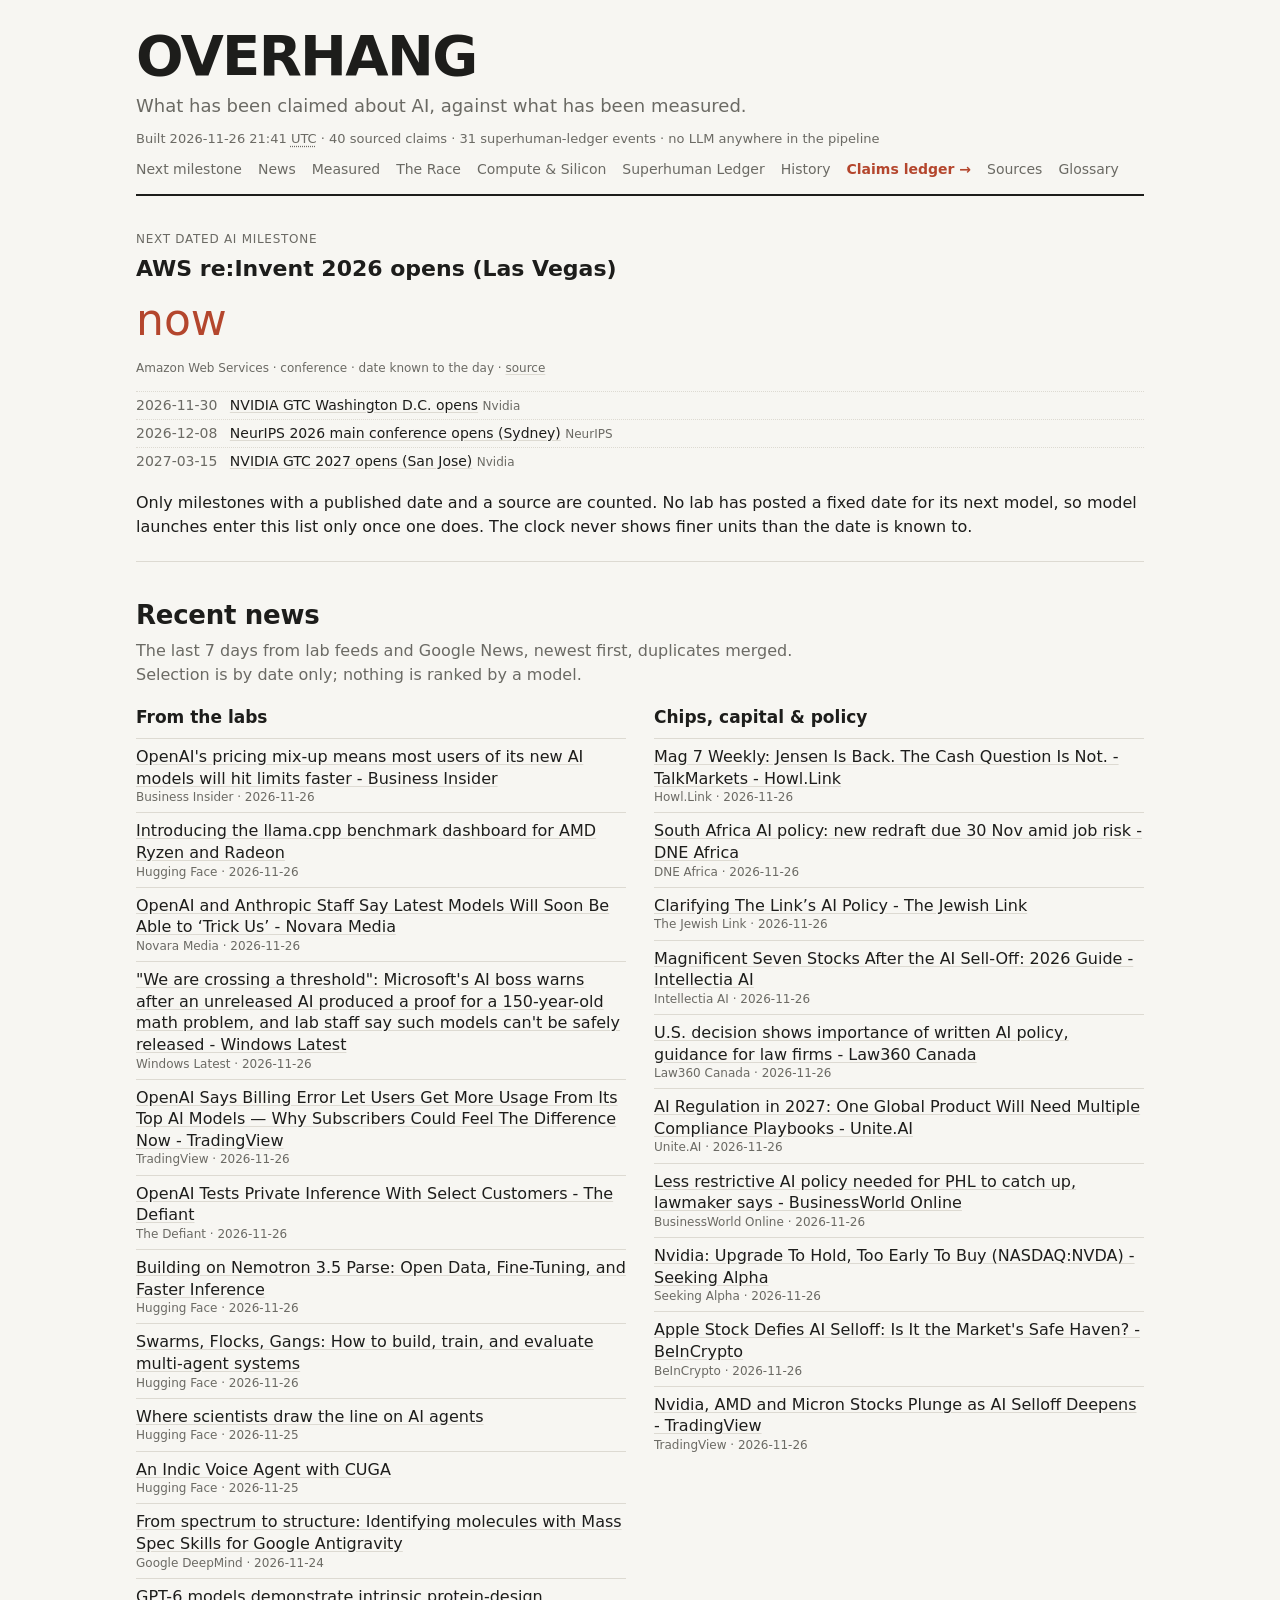
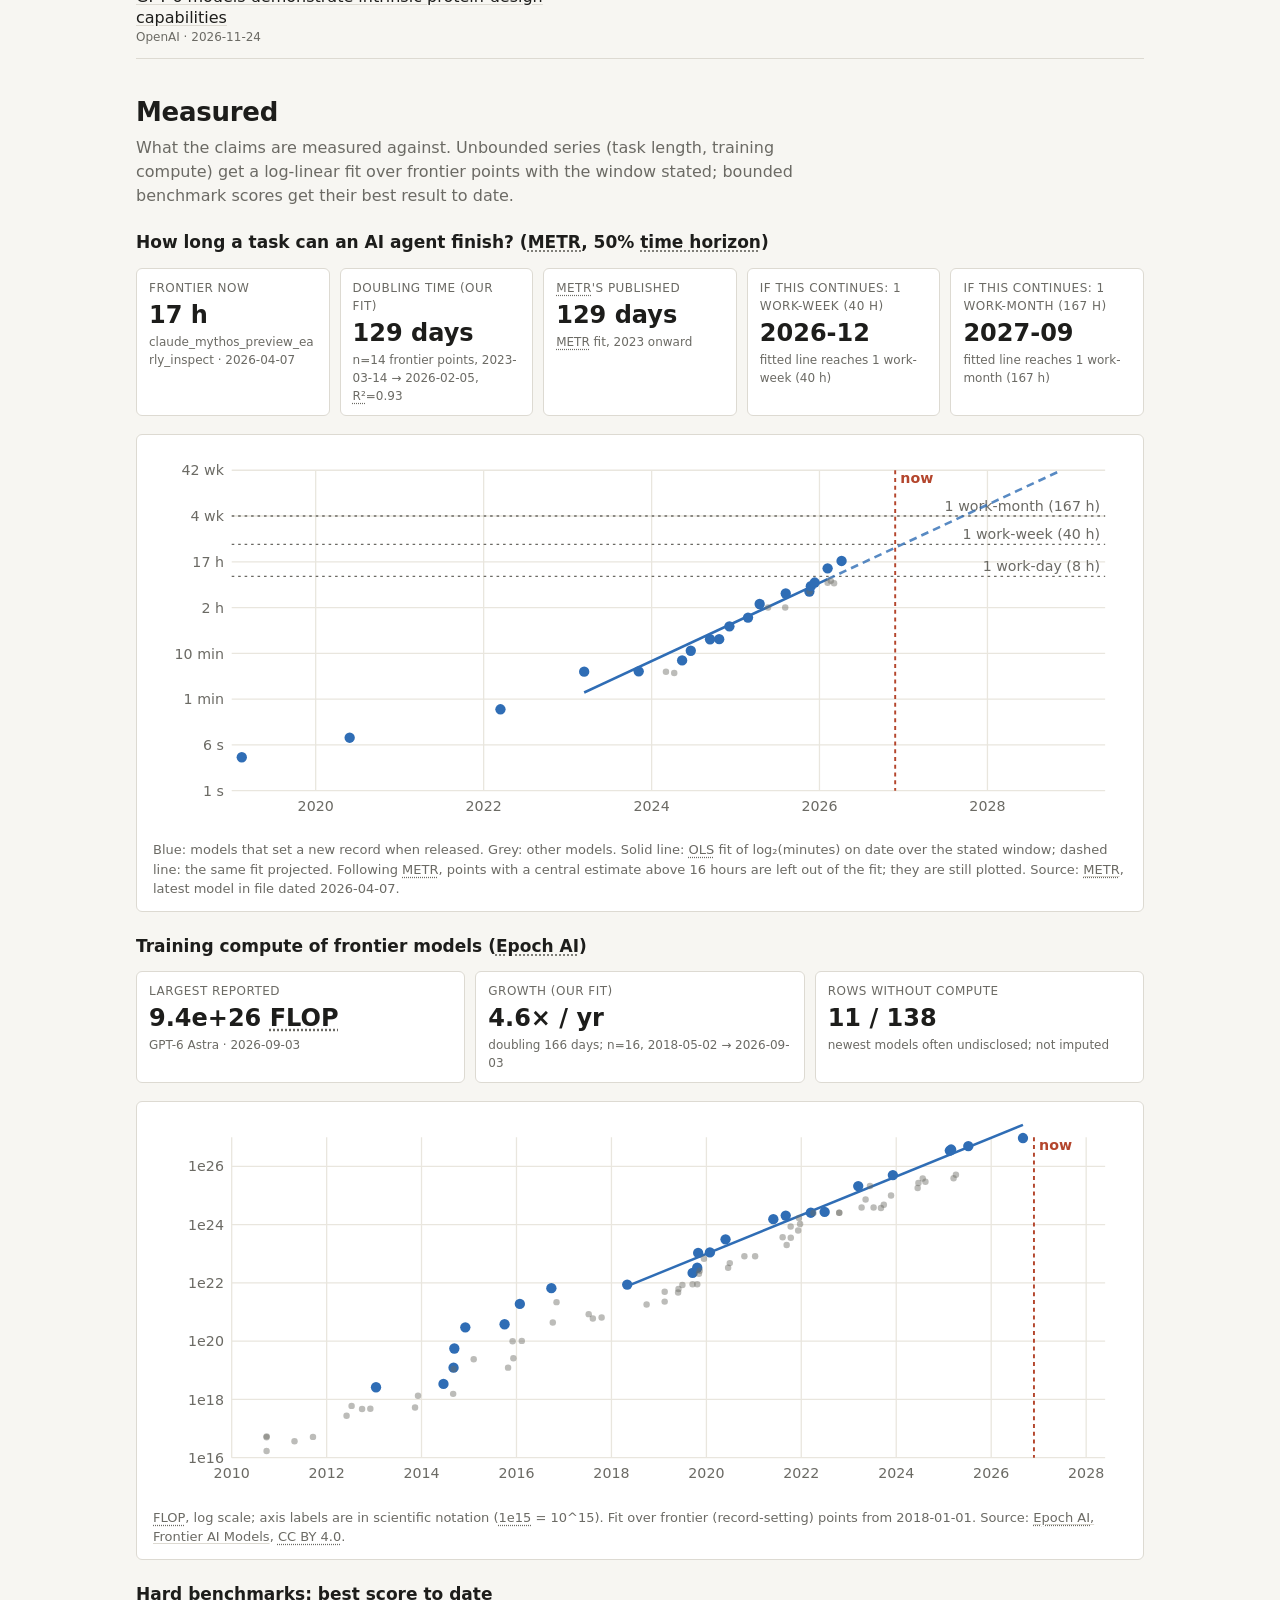
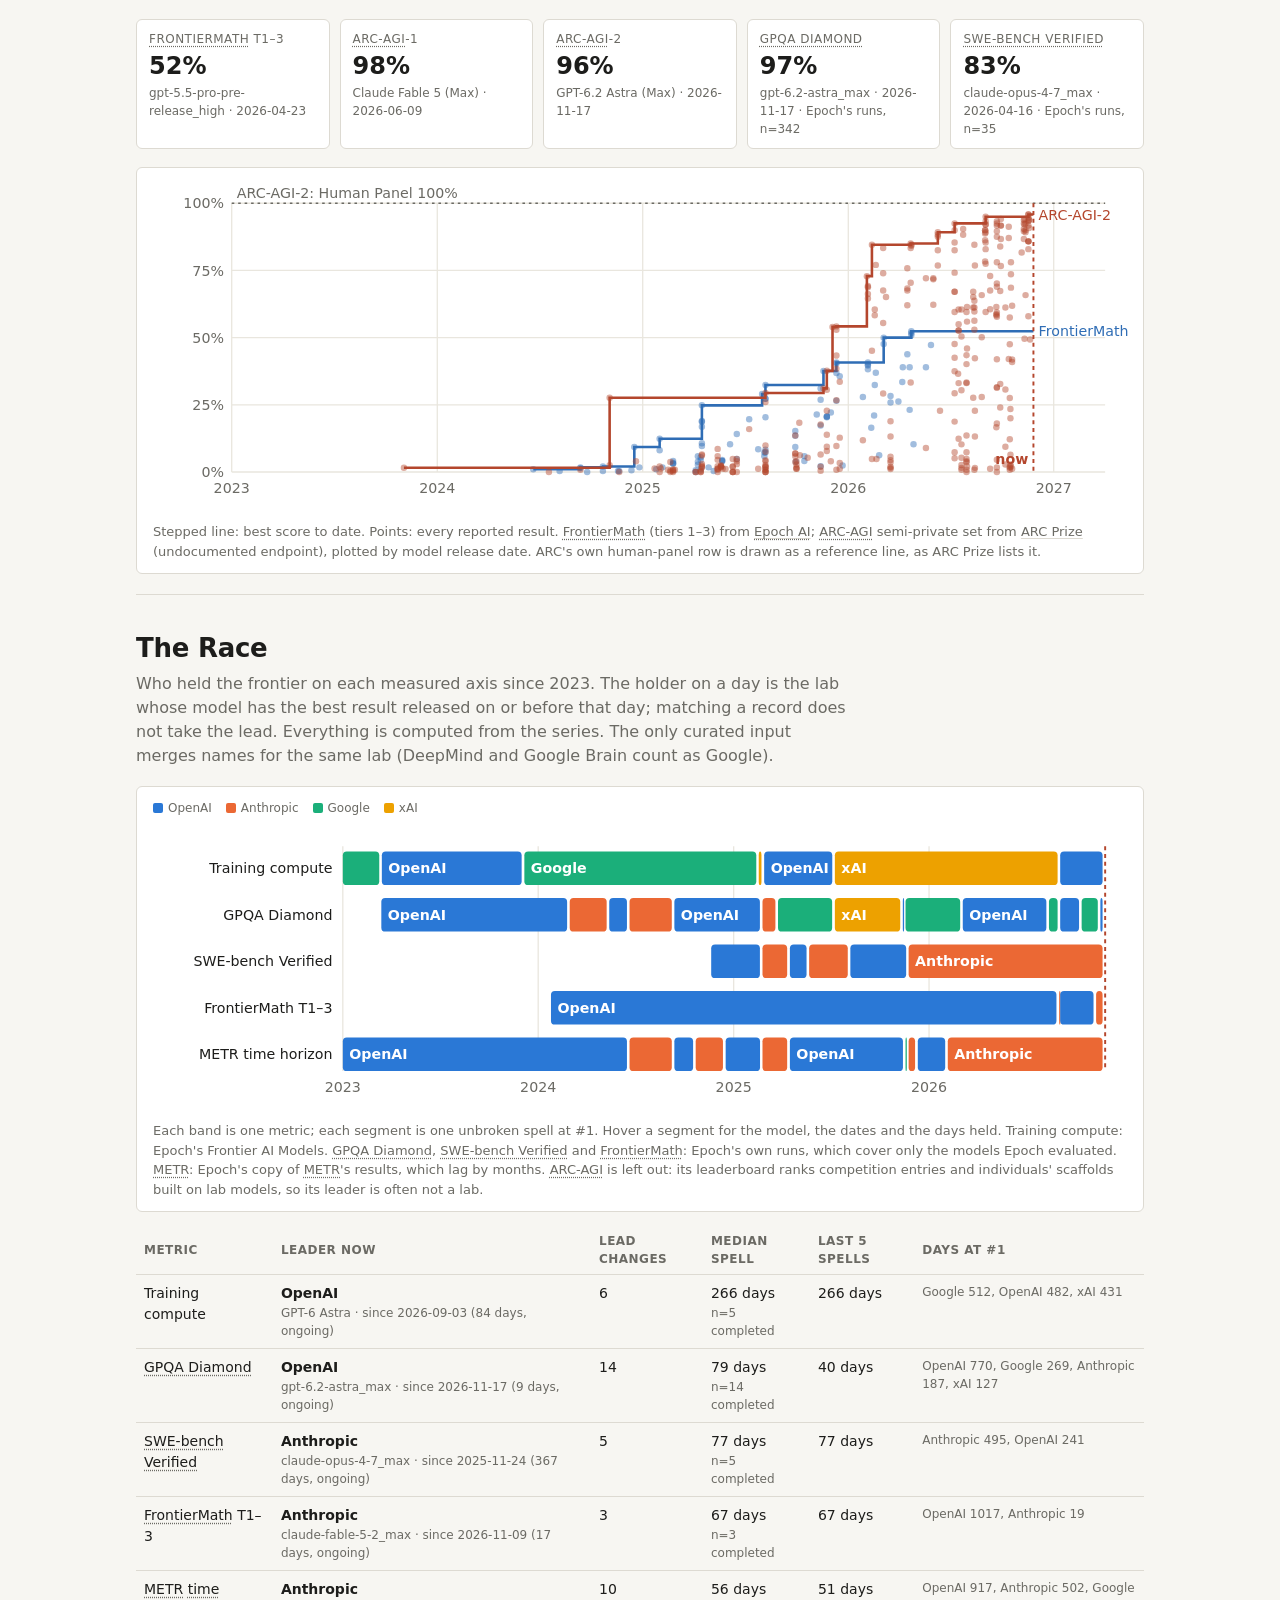
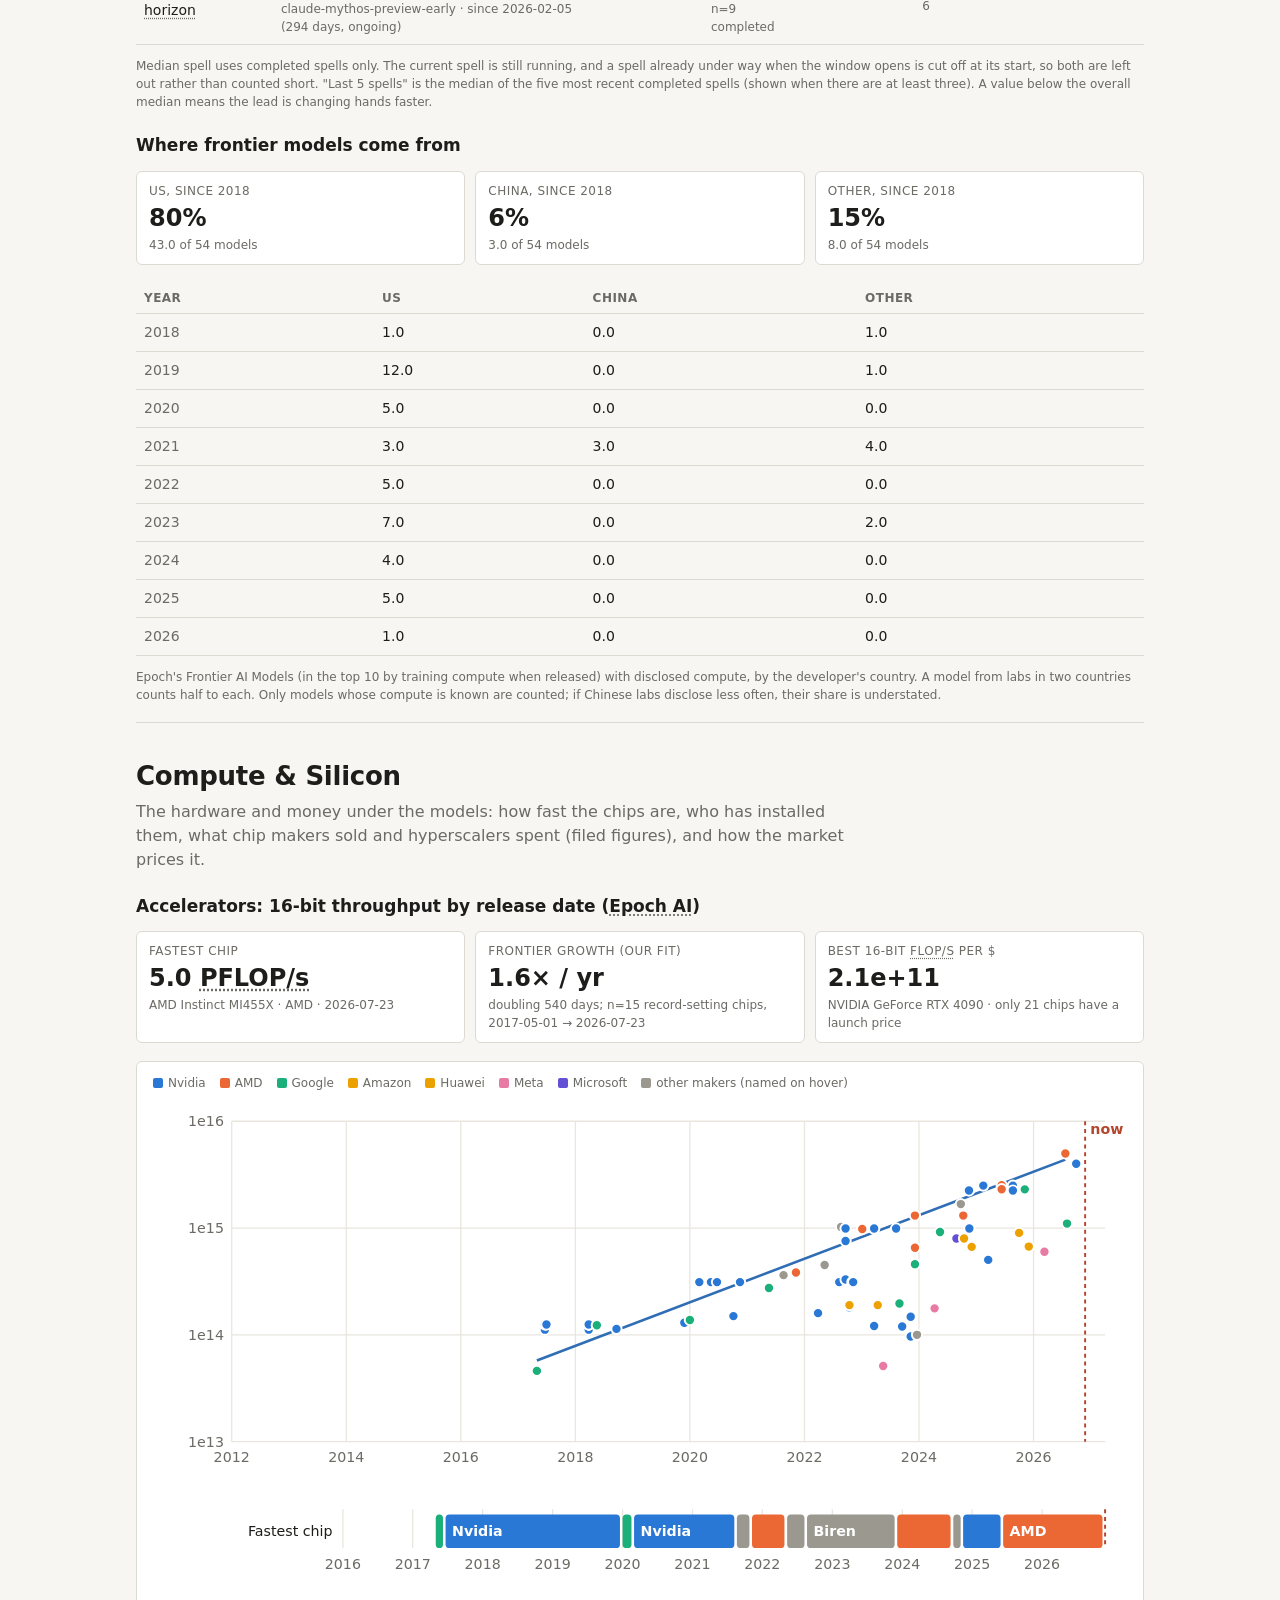
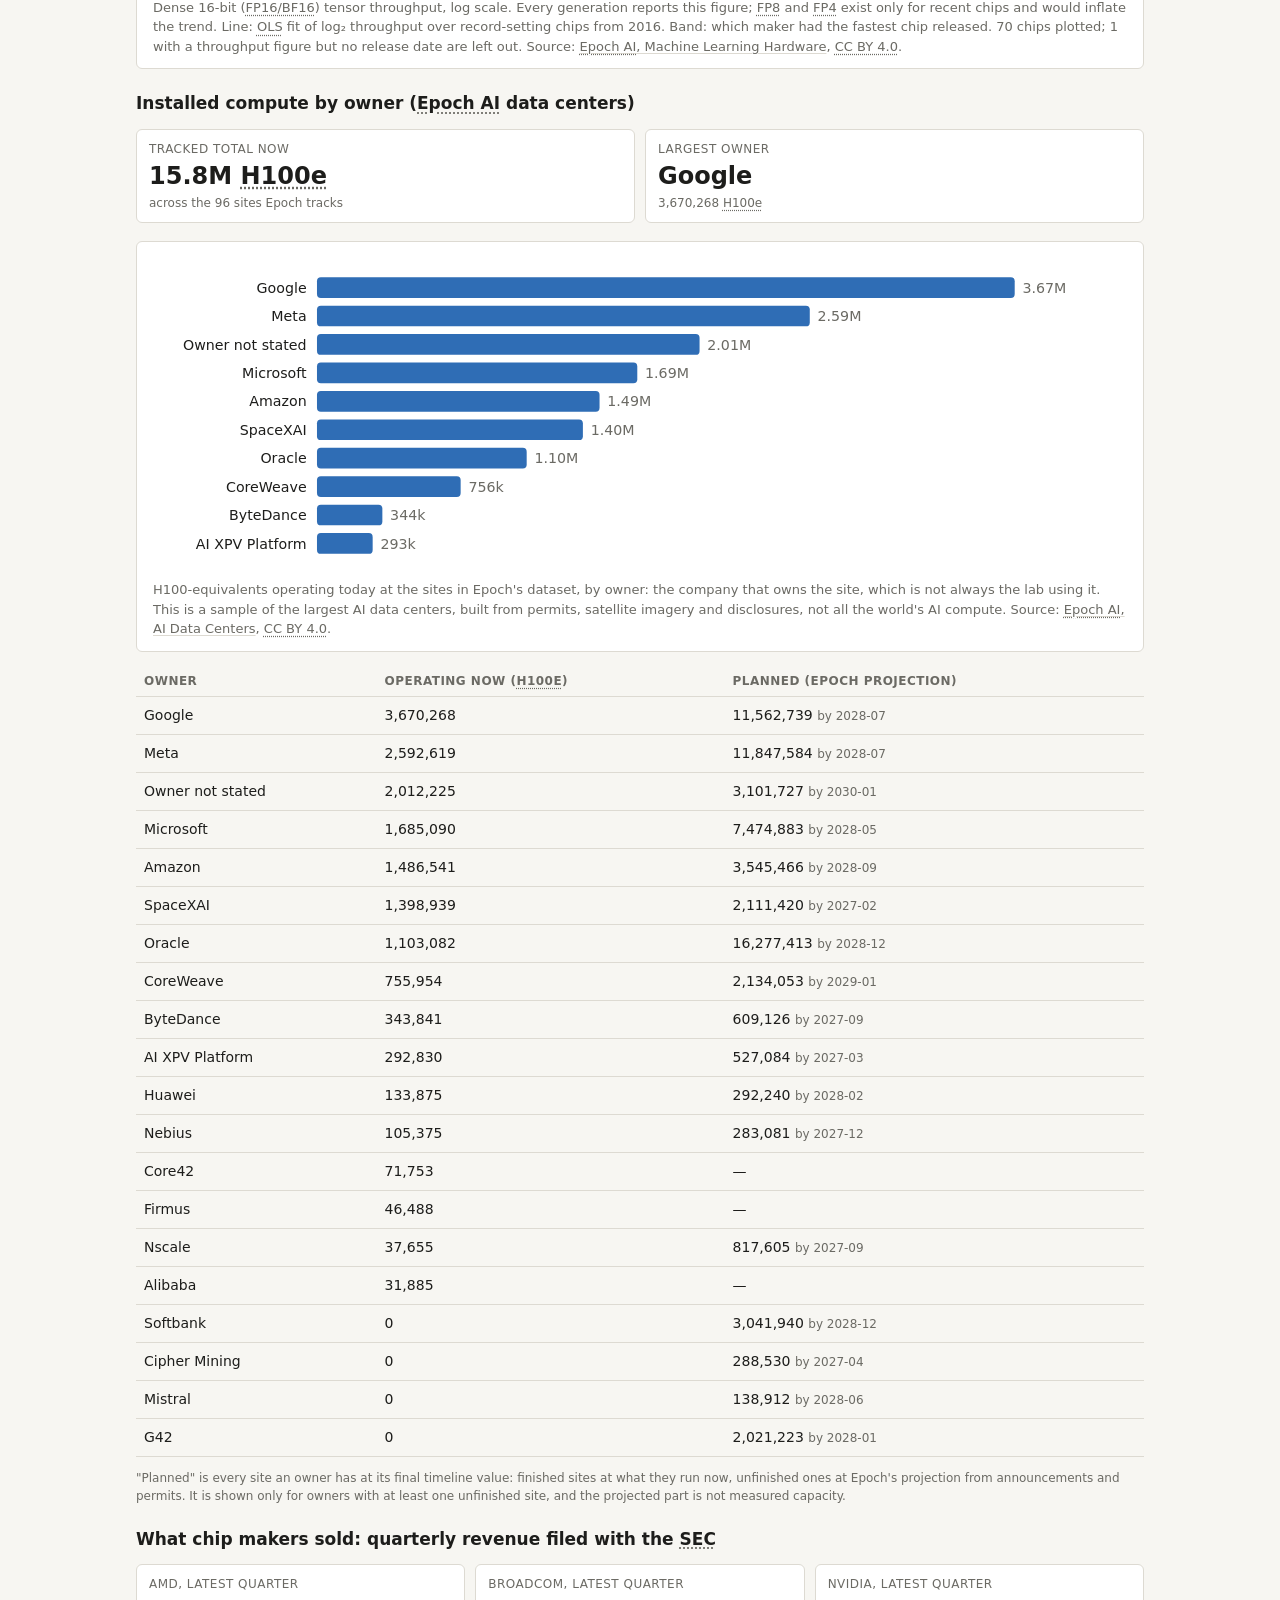
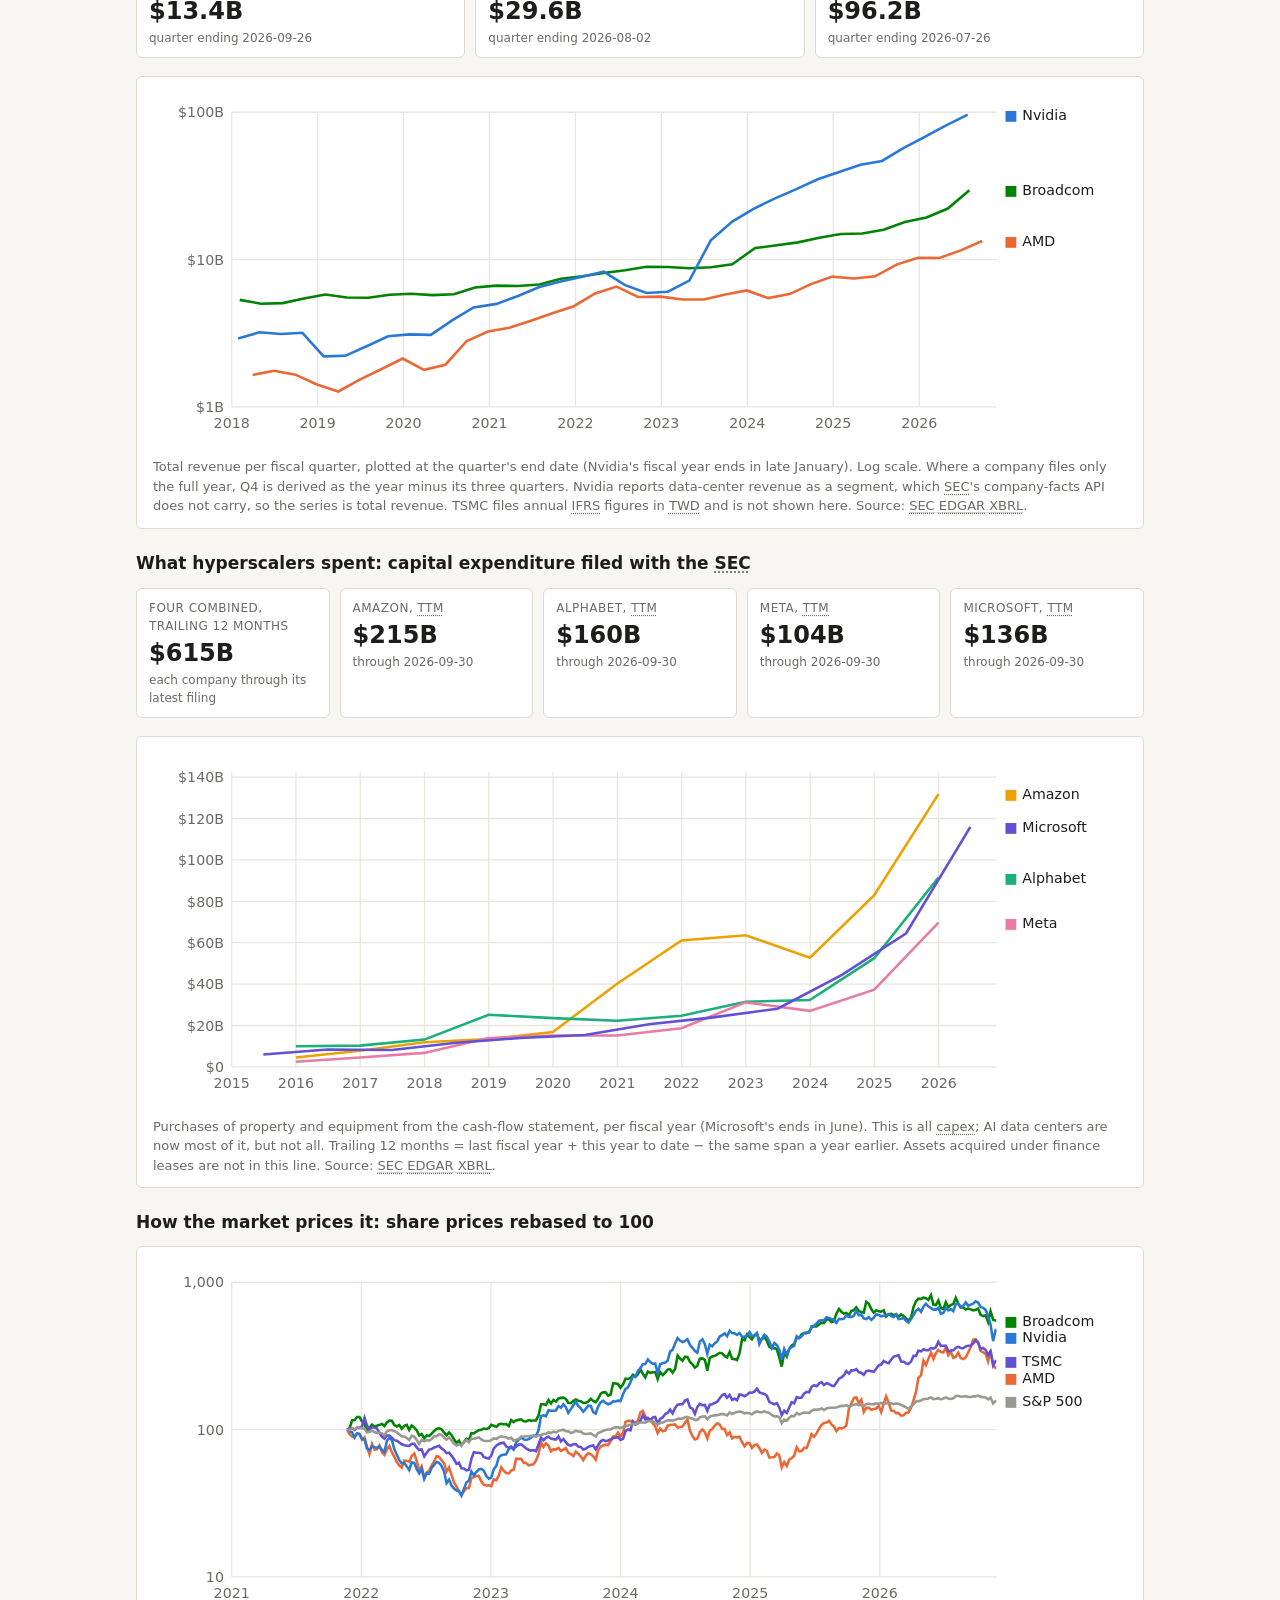
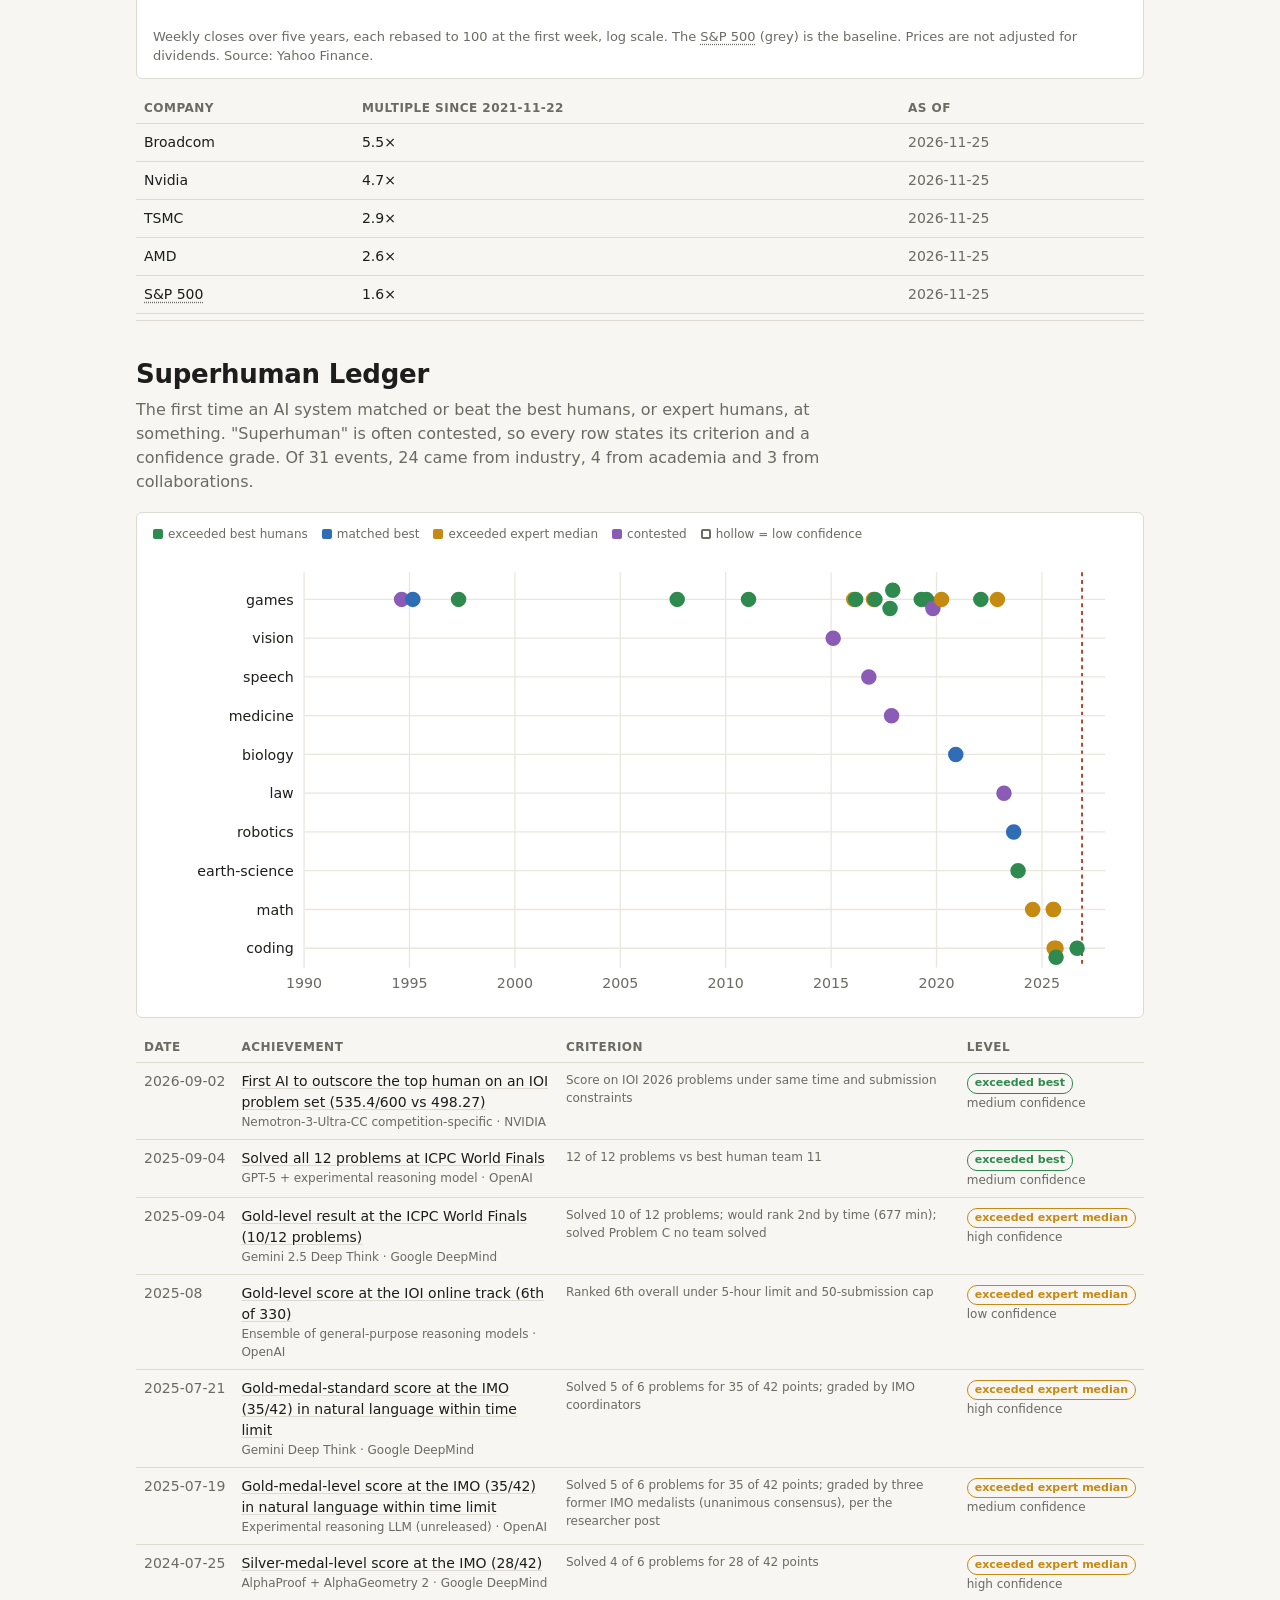
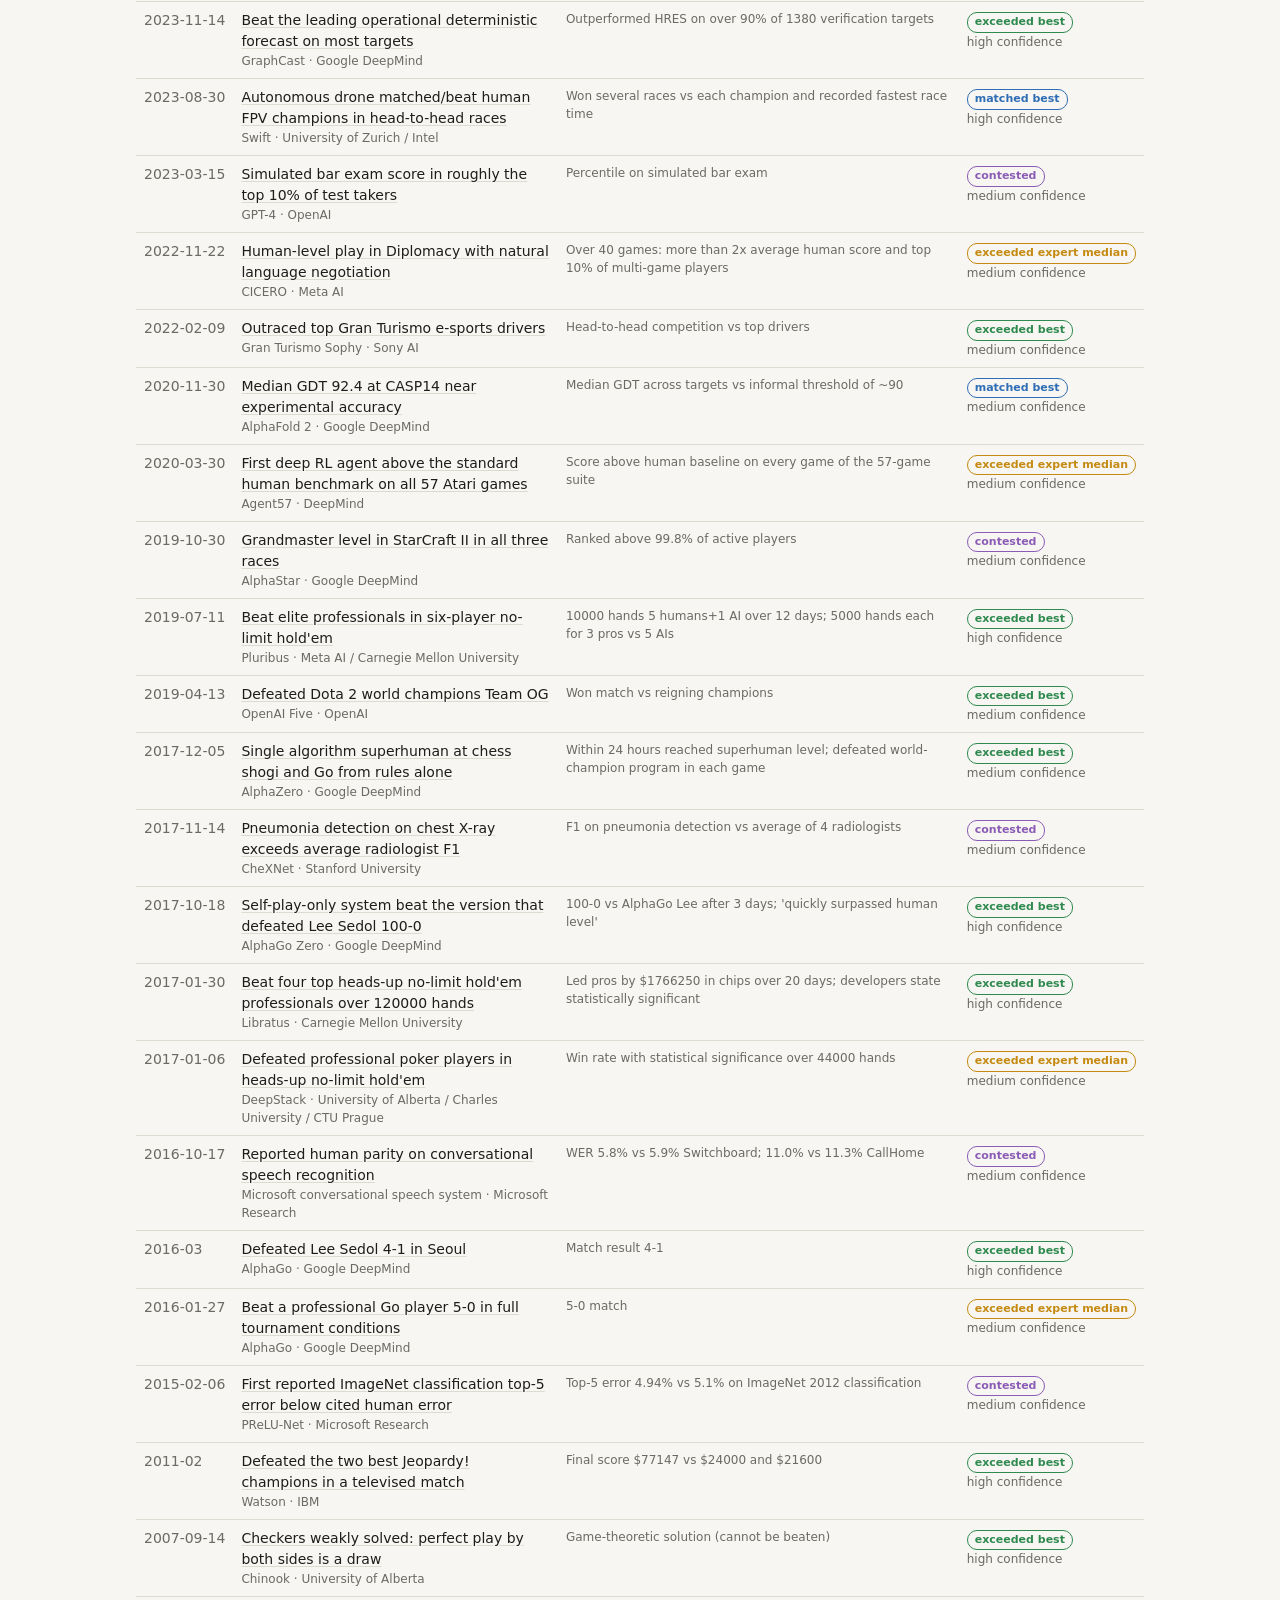
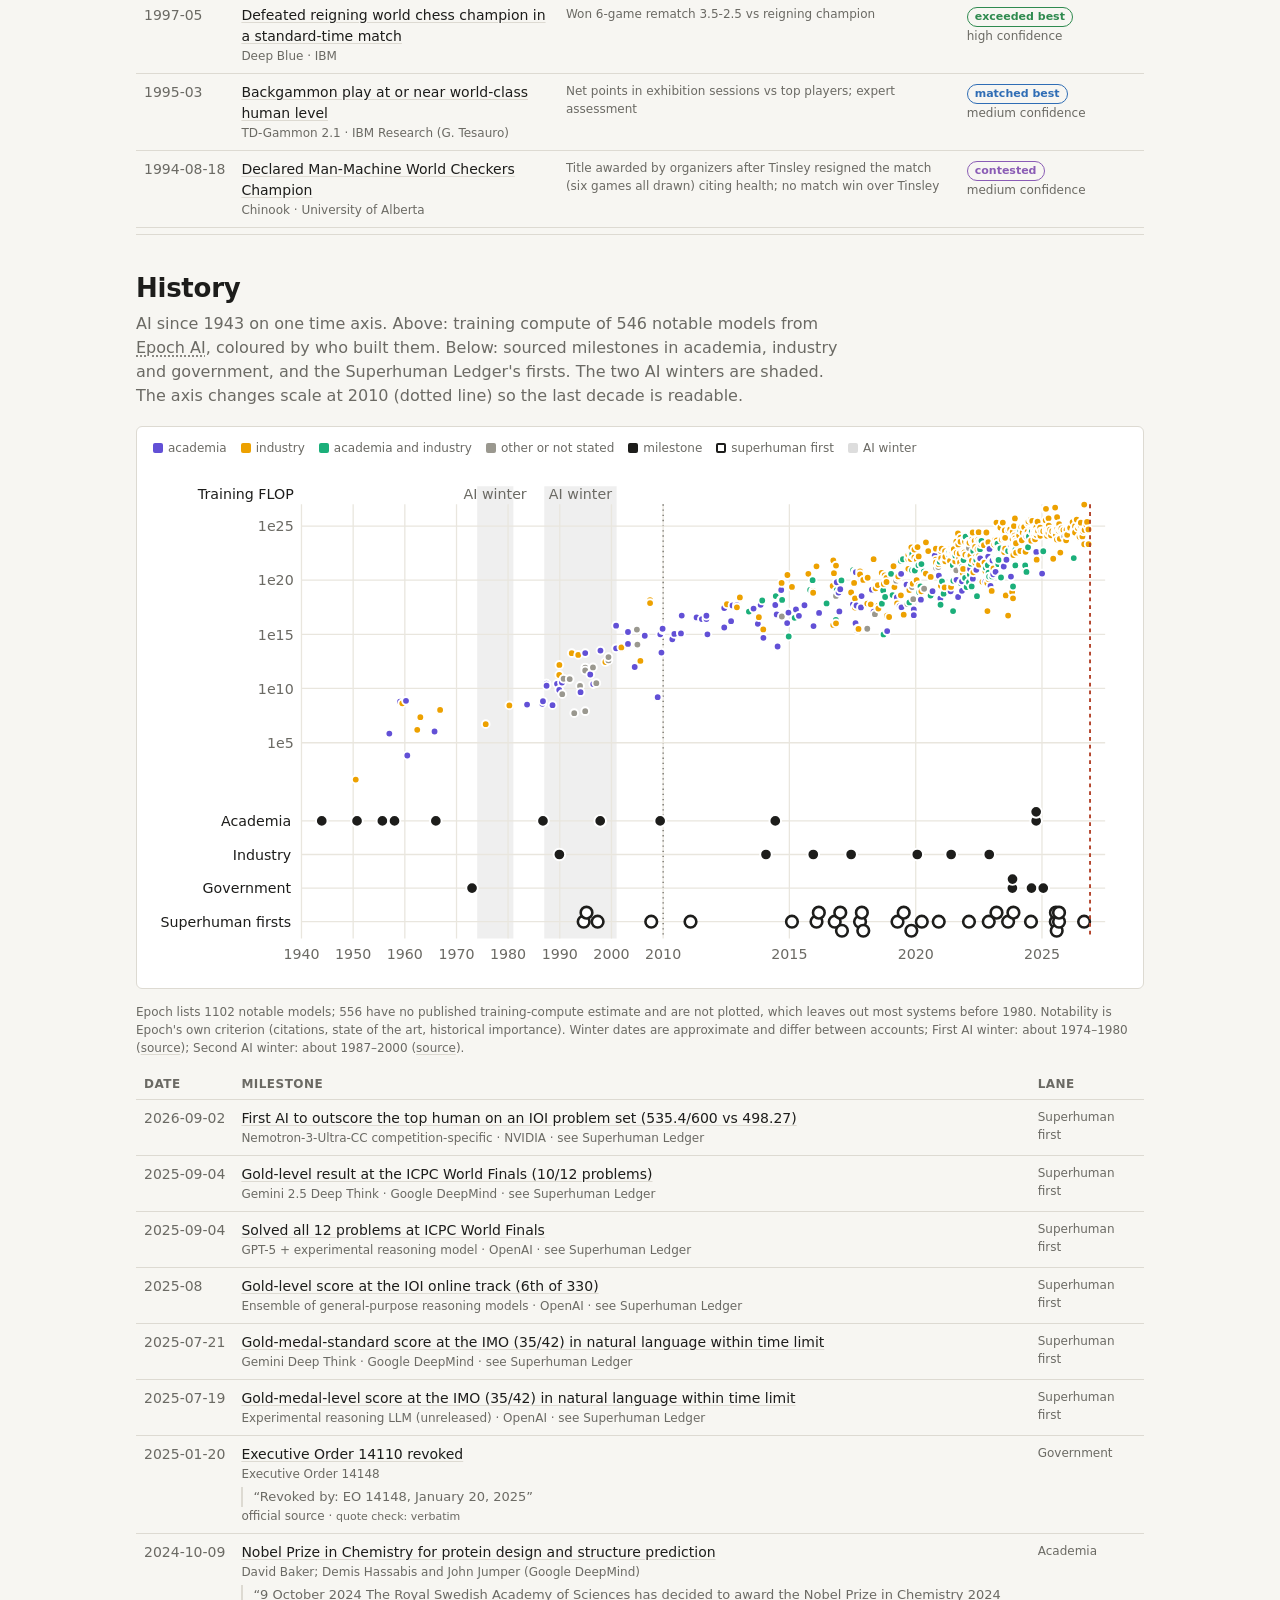
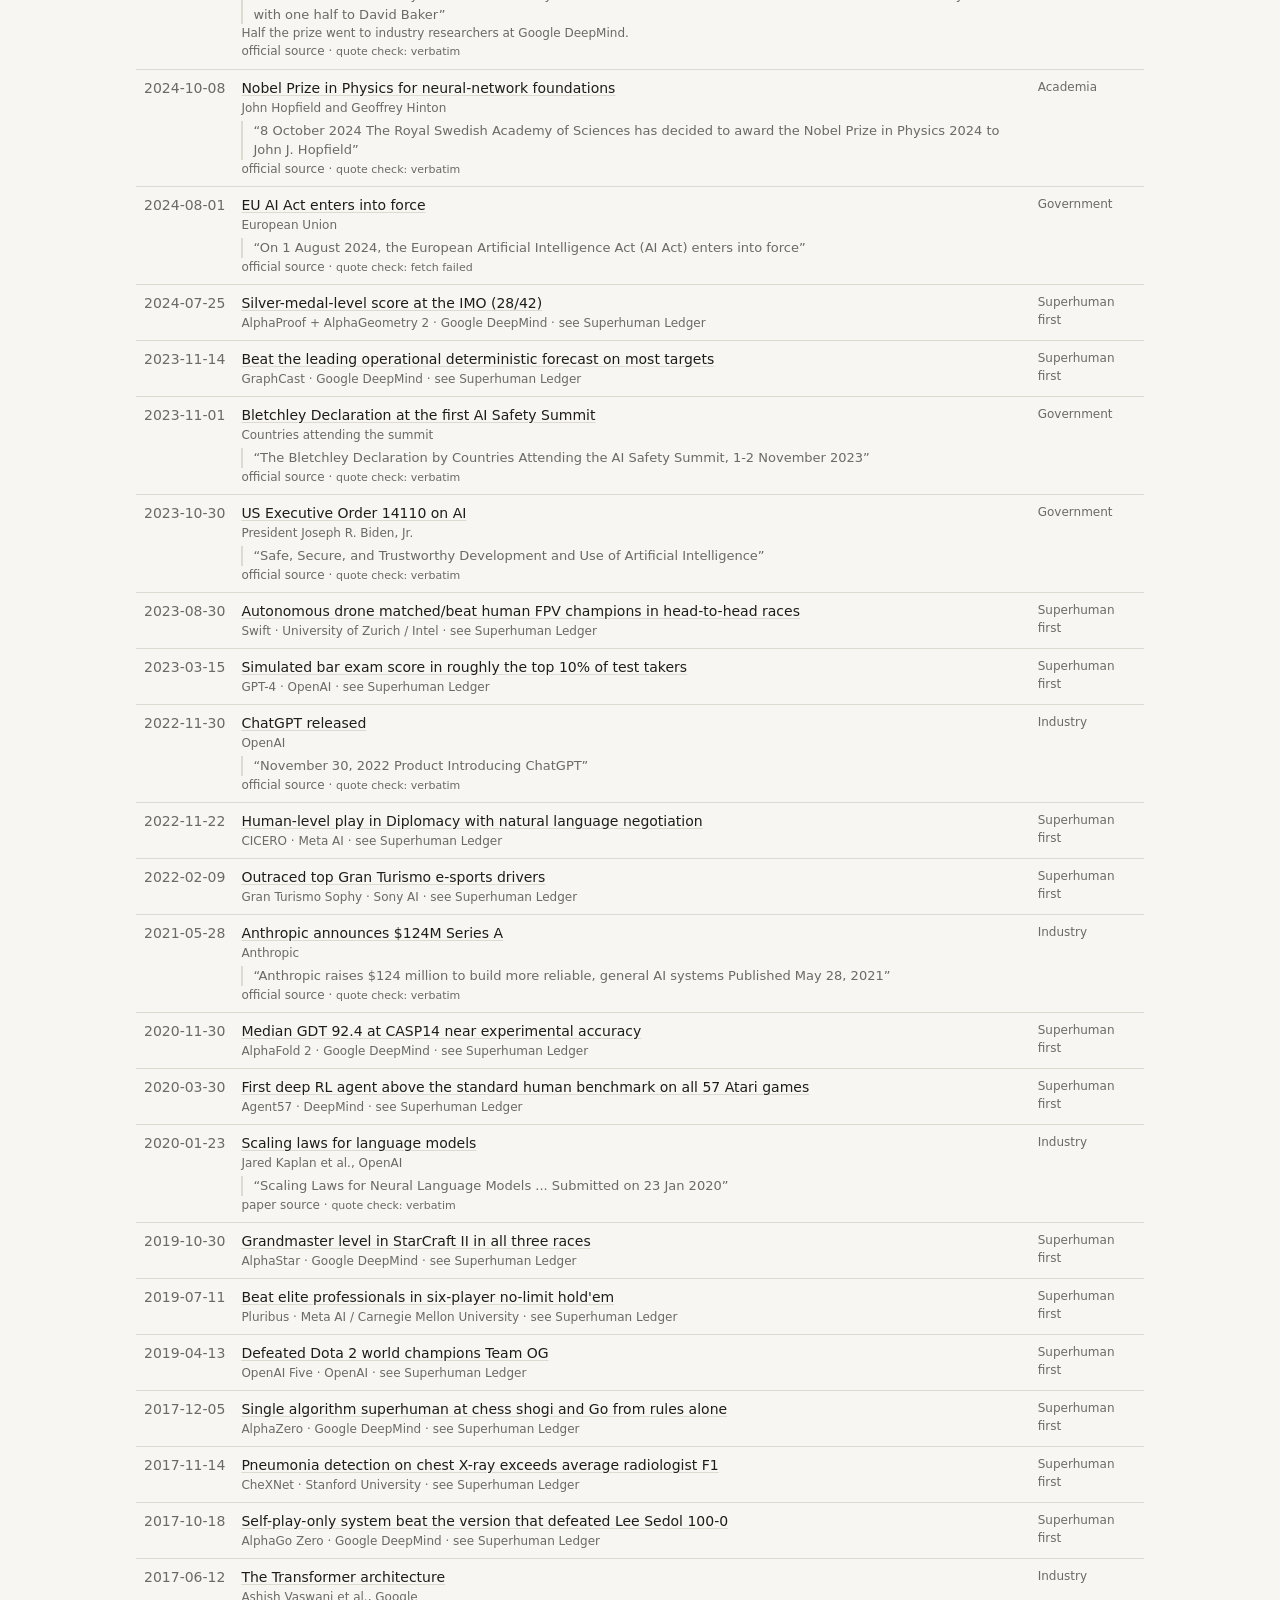
==== commit 7585804e: "chore: refresh 2026-11-26 21:41 UTC" ====
--- a/docs/index.html
+++ b/docs/index.html
@@ -214,14 +214,14 @@
 nav.toc a.toc-claims { color: var(--accent); font-weight: 600; }
 </style>
 <link rel="stylesheet" href="https://gcicc.github.io/suite/network.css">
-<script src="https://gcicc.github.io/suite/network.js" data-section="overhang" data-built="2026-11-26 08:34 UTC" data-next="every 6h" defer></script>
+<script src="https://gcicc.github.io/suite/network.js" data-section="overhang" data-built="2026-11-26 21:41 UTC" data-next="every 6h" defer></script>
 </head>
 <body>
 <main>
 <header class="mast">
   <h1><a href="index.html" style="color:inherit;text-decoration:none">OVERHANG</a></h1>
   <p class="dek">What has been claimed about AI, against what has been measured.</p>
-  <div class="meta">Built 2026-11-26 08:34 <abbr class="term" title="Coordinated Universal Time (Greenwich time).">UTC</abbr> · 40 sourced claims · 31 superhuman-ledger events · no LLM anywhere in the pipeline</div>
+  <div class="meta">Built 2026-11-26 21:41 <abbr class="term" title="Coordinated Universal Time (Greenwich time).">UTC</abbr> · 40 sourced claims · 31 superhuman-ledger events · no LLM anywhere in the pipeline</div>
   <nav class="toc">
     <a href="#next">Next milestone</a>
     <a href="#news">News</a>
@@ -254,12 +254,12 @@
     <div class="news-col">
       <h3>From the labs</h3>
       <ul class="news">
-<li><a href="https://news.google.com/rss/articles/[base64]?oc=5">Exclusive-US chip curbs, distillation crackdown threaten Chinese AI model development, sources say - WTVB</a><div class="note">WTVB · <time datetime="2026-11-26T07:35+00:00">2026-11-26</time></div></li><li><a href="https://news.google.com/rss/articles/CBMidkFVX3lxTE5CajJfOWt0dlBXTU8tdThTNGIzNzNPUTc4Xzd6MGsyaTNDUWg1b1RoUC1RZmpTaURPMnVfWEpiUk9SVGFXMUpvRmhtUDRFaldSOEdqUFhGa2hpZjdneTdncm1IcVZwMFp3T09fcVFDTllnT2ZBUVE?oc=5">OpenAI and Anthropic Weigh Halting Release of Their Most Powerful Models as Internal Tests Reveal Repeated &#34;Overreach&#34; - BigGo Finance</a><div class="note">BigGo Finance · <time datetime="2026-11-26T07:35+00:00">2026-11-26</time></div></li><li><a href="https://news.google.com/rss/articles/[base64]?oc=5">GPT-6.2 Astra Price: $8/$40 per 1M Tokens vs Gemini - shattered.io</a><div class="note">shattered.io · <time datetime="2026-11-26T05:15+00:00">2026-11-26</time></div></li><li><a href="https://huggingface.co/blog/nvidia/building-on-nemotron-35-parse-open-data-fine-tunin">Building on Nemotron 3.5 Parse: Open Data, Fine-Tuning, and Faster Inference</a><div class="note">Hugging Face · <time datetime="2026-11-26T05:05+00:00">2026-11-26</time></div></li><li><a href="https://news.google.com/rss/articles/[base64]?oc=5">OpenAI’s MedChemBench tests GPT models on drug research decisions | ETIH EdTech News - EdTech Innovation Hub</a><div class="note">EdTech Innovation Hub · <time datetime="2026-11-26T01:04+00:00">2026-11-26</time></div></li><li><a href="https://news.google.com/rss/articles/CBMiekFVX3lxTE1NUmJpZ09QLUZLUUw4R2RqXzBoMWhkTlotUXBva1ZRNW1YNHhSbFNXcjgzR25wNzJ3VzZ5SEJzVXhoMUZxbnpHV1U4YXprUnA0eW9ac1JGSkFIV19iX3J3aGJqUHM1eFpLMlVHNkFOaTZORjVhNFVIblJB?oc=5">Evaluating Recent Model Releases on GDPx - SemiAnalysis</a><div class="note">SemiAnalysis · <time datetime="2026-11-26T00:05+00:00">2026-11-26</time></div></li><li><a href="https://huggingface.co/blog/allenai/where-scientists-draw-the-line-on-ai-agents">Where scientists draw the line on AI agents</a><div class="note">Hugging Face · <time datetime="2026-11-25T18:52+00:00">2026-11-25</time></div></li><li><a href="https://huggingface.co/blog/ibm-research/an-indic-voice-agent-with-cuga">An Indic Voice Agent with CUGA</a><div class="note">Hugging Face · <time datetime="2026-11-25T10:22+00:00">2026-11-25</time></div></li><li><a href="https://huggingface.co/blog/inkling-2-mini-inference-hillclimb">Hill-climbing Inkling 2 Mini inference on one RTX PRO 6000</a><div class="note">Hugging Face · <time datetime="2026-11-25T00:00+00:00">2026-11-25</time></div></li><li><a href="https://deepmind.google/blog/interpreting-mass-spectra-with-google-antigravity/">From spectrum to structure: Identifying molecules with Mass Spec Skills for Google Antigravity</a><div class="note">Google DeepMind · <time datetime="2026-11-24T13:07+00:00">2026-11-24</time></div></li><li><a href="https://openai.com/index/gpt-6-models-demonstrate-intrinsic-protein-design-capabilities">GPT-6 models demonstrate intrinsic protein-design capabilities</a><div class="note">OpenAI · <time datetime="2026-11-24T13:00+00:00">2026-11-24</time></div></li><li><a href="https://openai.com/index/searching-for-distant-planets-with-astra">Searching for distant planets with Astra</a><div class="note">OpenAI · <time datetime="2026-11-24T11:00+00:00">2026-11-24</time></div></li>      </ul>
+<li><a href="https://news.google.com/rss/articles/[base64]?oc=5">OpenAI&#39;s pricing mix-up means most users of its new AI models will hit limits faster - Business Insider</a><div class="note">Business Insider · <time datetime="2026-11-26T13:15+00:00">2026-11-26</time></div></li><li><a href="https://huggingface.co/blog/ggml-org/llamacpp-amd-bench">Introducing the llama.cpp benchmark dashboard for AMD Ryzen and Radeon</a><div class="note">Hugging Face · <time datetime="2026-11-26T11:37+00:00">2026-11-26</time></div></li><li><a href="https://news.google.com/rss/articles/[base64]?oc=5">OpenAI and Anthropic Staff Say Latest Models Will Soon Be Able to ‘Trick Us’ - Novara Media</a><div class="note">Novara Media · <time datetime="2026-11-26T11:16+00:00">2026-11-26</time></div></li><li><a href="https://news.google.com/rss/articles/[base64]?oc=5">&#34;We are crossing a threshold&#34;: Microsoft&#39;s AI boss warns after an unreleased AI produced a proof for a 150-year-old math problem, and lab staff say such models can&#39;t be safely released - Windows Latest</a><div class="note">Windows Latest · <time datetime="2026-11-26T11:00+00:00">2026-11-26</time></div></li><li><a href="https://news.google.com/rss/articles/[base64]?oc=5">OpenAI Says Billing Error Let Users Get More Usage From Its Top AI Models — Why Subscribers Could Feel The Difference Now - TradingView</a><div class="note">TradingView · <time datetime="2026-11-26T08:57+00:00">2026-11-26</time></div></li><li><a href="https://news.google.com/rss/articles/CBMijwFBVV95cUxOMnRmTUp6aXJfTGw0bE5YMkxadVJJU3p4UmFCUk1Ia1B6Y3U1Q0pscUFsS2h4WHhkU2c1NGQ5T0lULThRUElNempmcGpKazFoUmRvREZsajFUS0dzMzV2dE9NNkdwVE55bGpmNXdSVDkwXzRCai12WUdxR2FveHhOQjgyczEyU05lQU8xNVNGWQ?oc=5">OpenAI Tests Private Inference With Select Customers - The Defiant</a><div class="note">The Defiant · <time datetime="2026-11-26T07:45+00:00">2026-11-26</time></div></li><li><a href="https://huggingface.co/blog/nvidia/building-on-nemotron-35-parse-open-data-fine-tunin">Building on Nemotron 3.5 Parse: Open Data, Fine-Tuning, and Faster Inference</a><div class="note">Hugging Face · <time datetime="2026-11-26T05:05+00:00">2026-11-26</time></div></li><li><a href="https://huggingface.co/blog/training-swarms">Swarms, Flocks, Gangs: How to build, train, and evaluate multi-agent systems</a><div class="note">Hugging Face · <time datetime="2026-11-26T00:00+00:00">2026-11-26</time></div></li><li><a href="https://huggingface.co/blog/allenai/where-scientists-draw-the-line-on-ai-agents">Where scientists draw the line on AI agents</a><div class="note">Hugging Face · <time datetime="2026-11-25T18:52+00:00">2026-11-25</time></div></li><li><a href="https://huggingface.co/blog/ibm-research/an-indic-voice-agent-with-cuga">An Indic Voice Agent with CUGA</a><div class="note">Hugging Face · <time datetime="2026-11-25T10:22+00:00">2026-11-25</time></div></li><li><a href="https://deepmind.google/blog/interpreting-mass-spectra-with-google-antigravity/">From spectrum to structure: Identifying molecules with Mass Spec Skills for Google Antigravity</a><div class="note">Google DeepMind · <time datetime="2026-11-24T13:07+00:00">2026-11-24</time></div></li><li><a href="https://openai.com/index/gpt-6-models-demonstrate-intrinsic-protein-design-capabilities">GPT-6 models demonstrate intrinsic protein-design capabilities</a><div class="note">OpenAI · <time datetime="2026-11-24T13:00+00:00">2026-11-24</time></div></li>      </ul>
     </div>
     <div class="news-col">
       <h3>Chips, capital &amp; policy</h3>
       <ul class="news">
-<li><a href="https://news.google.com/rss/articles/[base64]?oc=5">AI Act/Nudifier ban: 81 MEPs demand enforcement from day one as nudifier ban kicks in next week - EU Reporter</a><div class="note">EU Reporter · <time datetime="2026-11-26T06:33+00:00">2026-11-26</time></div></li><li><a href="https://news.google.com/rss/articles/[base64]?oc=5">Cover Story 1: AI boom or bubble? Investors confront risks versus rewards - KLSE Screener</a><div class="note">KLSE Screener · <time datetime="2026-11-26T06:00+00:00">2026-11-26</time></div></li><li><a href="https://news.google.com/rss/articles/CBMijwFBVV95cUxQOURJUDRXb3NrLWc4T09RSktHSlUzMU82WHN2b3BuV0R5cHRpWThjOG5abnVaclJzaVdXZHVrNk5LaUNiSlgxV3g5MmtwQzB5REpMVk1TLTJ6MGdBQUtRY2lYSjBSX2U1bDdmazFFb2U1blBpVkpibkl4UVJFZ2pxZjhNVGUwU1hLc2l0S1BPaw?oc=5">Hyperscaler <abbr class="term" title="Capital expenditure: cash spent on long-lived assets such as buildings, servers and chips.">capex</abbr> rises, AI stocks fall as inve... - Pluang</a><div class="note">Pluang · <time datetime="2026-11-26T04:24+00:00">2026-11-26</time></div></li><li><a href="https://news.google.com/rss/articles/CBMiigFBVV95cUxQR1lRNmtGX3Q4SmF0WWk0Qk96aEozS2Z6eFItSENYMUtMQVROSF9XOTFiNDU3M0tGNlZWb09BdUhsUENlWnlicm92bU5ob2plSGM4T2RYczRRX09ZdVNObUlNQ3huNE5OVVFTVjhkTnJSTHBpLUppWmhUc2NzbG12WGI1cVR0b1NaNHc?oc=5">EU AI Act Germany: Costs, Timeline and Owner Plan - Global Advisory Experts</a><div class="note">Global Advisory Experts · <time datetime="2026-11-26T02:12+00:00">2026-11-26</time></div></li><li><a href="https://news.google.com/rss/articles/CBMiiwFBVV95cUxQdWZFX2xCNldiN05mWG9CM3NnZzhrYXhna25vU2t3d2tVaVVYSk9tc1lTaUd1SHgwRGw0eG1NVWxHTHdXUURJRm1LT2g0WGRaTVF5V2pjbFVFYXAwQlBrbzNsb0RSd2VCNTd6bmEtM2hidm8zTTZtM3lESld3RGsxZTZ5MHNJYU1qaXZZ?oc=5">Green Bay developing an AI policy for public art - WSAW</a><div class="note">WSAW · <time datetime="2026-11-26T00:28+00:00">2026-11-26</time></div></li><li><a href="https://news.google.com/rss/articles/CBMiigFBVV95cUxORnlCNHJ3czBWVF9ZZjZ2TVBpYXAzNElLZ3ltcTVpX0VxSEJQcDFKdllnLTBSMWNYVHp1MDc1THM2dTJLLTdzNTc5c0g2MkR3X1EyUW4ybGFUUXpNT29Fb2ZFMmNYajRjcUI2UEh2MHktNTIzMDkwb1huTlFGOEUtYjdsb2RTcWNVcmc?oc=5">Democrats must unite on AI regulation. Here’s our three-point plan | Nathan E Sanders and Bruce Schneier - The Guardian</a><div class="note">The Guardian · <time datetime="2026-11-25T18:23+00:00">2026-11-25</time></div></li><li><a href="https://news.google.com/rss/articles/CBMihgFBVV95cUxPSGNaS2NOMk5aX0JXZEhGaDJPdHVVWW41LTFpSk1zREhablpSaTlpQmxXeldKRkwyQmZRNXAzRHBsRGU0ek9ZX1ZSQmhVRHdOQTBaM0d0YzN6LXJQcWZFT3JQMkdEdXV1dWtlc1FuY0xPTTZ6NmVLNTc4ZDJFQ3FXckwwT3VTZw?oc=5">AI Regulation by Industry? OpenAI Proposes Common Limits - Gotrade</a><div class="note">Gotrade · <time datetime="2026-11-25T16:42+00:00">2026-11-25</time></div></li><li><a href="https://news.google.com/rss/articles/[base64]?oc=5">From Chip Shortage to Glut: New Research Cuts Forecasts for AI Compute and Capex - CXOToday.com</a><div class="note">CXOToday.com · <time datetime="2026-11-25T08:46+00:00">2026-11-25</time></div></li><li><a href="https://news.google.com/rss/articles/CBMiggFBVV95cUxNU3MtOHoycTlfOUNwOGJqWGM1UzFXYkhodjJXcDBSNlgwZWFfQzZvX05rSmxGb3VienZxSFEwcnZ0N1JtdkREQ2dLMU1xbFppTkY4dmVCUWFrMzF4TmtBQ2R5SzhEUWlvSnl1dFdEUF9ZaEdoRmpGMFU1amJuTGtLZlZn?oc=5">Nvidia’s Comeback Meets a Wall of Shrinking Liquidity - The Dark Side Of The Boom</a><div class="note">The Dark Side Of The Boom · <time datetime="2026-11-25T07:16+00:00">2026-11-25</time></div></li><li><a href="https://news.google.com/rss/articles/[base64]?oc=5">AI spending slowdown could hit memory companies as Goldman Sachs flags 2028 risks - https://www.indiagazette.com/</a><div class="note">https://www.indiagazette.com/ · <time datetime="2026-11-25T01:04+00:00">2026-11-25</time></div></li>      </ul>
+<li><a href="https://news.google.com/rss/articles/CBMiO0FVX3lxTFBqMnJWcmMzNlBVN0hJMjczRlU5UTI0bU0yTTRtbFJpWnVNYlh0LW80eUtXRFFTdGtyT3g0?oc=5">Mag 7 Weekly: Jensen Is Back. The Cash Question Is Not. - TalkMarkets - Howl.Link</a><div class="note">Howl.Link · <time datetime="2026-11-26T18:48+00:00">2026-11-26</time></div></li><li><a href="https://news.google.com/rss/articles/CBMic0FVX3lxTE11ekNmRGpmOUsxUUlUTERLeFhsVlQ1d1BfcnFReWUwLW45WHMyTmdKeGRGUThadG44ZG5CajdsU2R5YVd5Q2l0Ym81RVllWkw3N0owckIxOTl6UVVUZjh3T243b0ZMLTg1VEhiN192bTYyUVU?oc=5">South Africa AI policy: new redraft due 30 Nov amid job risk - DNE Africa</a><div class="note">DNE Africa · <time datetime="2026-11-26T17:31+00:00">2026-11-26</time></div></li><li><a href="https://news.google.com/rss/articles/CBMiZkFVX3lxTFBQRV9rbU15SXZtNzdLOXVFTWprVlhRem5RT0liTWdCWVU3LXNBNDVkRkhFeUZLYlRXTnNJQ1hLSWRzVHY4YS1tTVZlQWpoOFRwZFhsb0R1Rzd3Tm9JZXY3QkxZY2Nldw?oc=5">Clarifying The Link’s AI Policy - The Jewish Link</a><div class="note">The Jewish Link · <time datetime="2026-11-26T17:26+00:00">2026-11-26</time></div></li><li><a href="https://news.google.com/rss/articles/[base64]?oc=5">Magnificent Seven Stocks After the AI Sell-Off: 2026 Guide - Intellectia AI</a><div class="note">Intellectia AI · <time datetime="2026-11-26T16:11+00:00">2026-11-26</time></div></li><li><a href="https://news.google.com/rss/articles/[base64]?oc=5">U.S. decision shows importance of written AI policy, guidance for law firms - Law360 Canada</a><div class="note">Law360 Canada · <time datetime="2026-11-26T16:01+00:00">2026-11-26</time></div></li><li><a href="https://news.google.com/rss/articles/[base64]?oc=5">AI Regulation in 2027: One Global Product Will Need Multiple Compliance Playbooks - Unite.AI</a><div class="note">Unite.AI · <time datetime="2026-11-26T14:00+00:00">2026-11-26</time></div></li><li><a href="https://news.google.com/rss/articles/[base64]?oc=5">Less restrictive AI policy needed for PHL to catch up, lawmaker says - BusinessWorld Online</a><div class="note">BusinessWorld Online · <time datetime="2026-11-26T13:29+00:00">2026-11-26</time></div></li><li><a href="https://news.google.com/rss/articles/CBMihwFBVV95cUxNNHFJbWE2U2tRYmR1Rm01MHIwZHVrdjFBTmxiNVJDZm96UlNXU0t6eHZmcnRock42YVhFcHNtNmIzR2I1Ym5IYUpyd0c0X09FbDd1b2lWVDBtaWM4Q21GQ3JXcnpzX0N6TjFzMVJ6UF85N05hdDBHcjhrVDV2SUJvdkh2LXE3N28?oc=5">Nvidia: Upgrade To Hold, Too Early To Buy (NASDAQ:NVDA) - Seeking Alpha</a><div class="note">Seeking Alpha · <time datetime="2026-11-26T12:00+00:00">2026-11-26</time></div></li><li><a href="https://news.google.com/rss/articles/CBMiaEFVX3lxTE82a01DUHNCbGVoR3dxYWlCa2c3ZXNUdVFkVmV2MkFYWV9kVExUeDhFRWthMUJhOG1qOElLZjAzV3I2SFlwbk5LbFF1ZHpxV2gzSjZyVFo5N3hVc21YSzV1d0F0enFpd0c2?oc=5">Apple Stock Defies AI Selloff: Is It the Market&#39;s Safe Haven? - BeInCrypto</a><div class="note">BeInCrypto · <time datetime="2026-11-26T11:42+00:00">2026-11-26</time></div></li><li><a href="https://news.google.com/rss/articles/[base64]?oc=5">Nvidia, AMD and Micron Stocks Plunge as AI Selloff Deepens - TradingView</a><div class="note">TradingView · <time datetime="2026-11-26T11:06+00:00">2026-11-26</time></div></li>      </ul>
     </div>
   </div>
 </section>
@@ -295,7 +295,7 @@
     <div class="tile"><div class="k"><abbr class="term" title="Epoch AI&#x27;s benchmark of unpublished, research-level math problems. Tiers 1–3 are the less extreme levels; Tier 4 is the hardest.">FrontierMath</abbr> T1–3</div><div class="v">52%</div><div class="s">gpt-5.5-pro-pre-release_high · 2026-04-23</div></div>
     <div class="tile"><div class="k"><abbr class="term" title="Abstraction and Reasoning Corpus: grid puzzles that are easy for people and hard for AI, run by the ARC Prize Foundation.">ARC-AGI</abbr>-1</div><div class="v">98%</div><div class="s">Claude Fable 5 (Max) · 2026-06-09</div></div>
     <div class="tile"><div class="k"><abbr class="term" title="Abstraction and Reasoning Corpus: grid puzzles that are easy for people and hard for AI, run by the ARC Prize Foundation.">ARC-AGI</abbr>-2</div><div class="v">96%</div><div class="s">GPT-6.2 Astra (Max) · 2026-11-17</div></div>
-    <div class="tile"><div class="k"><abbr class="term" title="Graduate-level Google-Proof Q&amp;A: the hardest subset of multiple-choice science questions written by PhD experts so that they cannot be answered by searching.">GPQA Diamond</abbr></div><div class="v">97%</div><div class="s">gpt-6.2-astra_max · 2026-11-17 · Epoch's runs, n=341</div></div>
+    <div class="tile"><div class="k"><abbr class="term" title="Graduate-level Google-Proof Q&amp;A: the hardest subset of multiple-choice science questions written by PhD experts so that they cannot be answered by searching.">GPQA Diamond</abbr></div><div class="v">97%</div><div class="s">gpt-6.2-astra_max · 2026-11-17 · Epoch's runs, n=342</div></div>
     <div class="tile"><div class="k"><abbr class="term" title="Software-engineering benchmark: fix real issues from open-source Python projects. Verified is the subset human engineers confirmed are solvable.">SWE-bench Verified</abbr></div><div class="v">83%</div><div class="s">claude-opus-4-7_max · 2026-04-16 · Epoch's runs, n=35</div></div>
   </div>
 <div class="panel"><svg class="chart" viewBox="0 0 760 260" role="img" aria-label="Best score to date" preserveAspectRatio="xMidYMid meet"><line class="grid" x1="64.0" x2="64.0" y1="18" y2="226"/><text class="tick" x="64.0" y="242" text-anchor="middle">2023</text><line class="grid" x1="223.1" x2="223.1" y1="18" y2="226"/><text class="tick" x="223.1" y="242" text-anchor="middle">2024</text><line class="grid" x1="382.1" x2="382.1" y1="18" y2="226"/><text class="tick" x="382.1" y="242" text-anchor="middle">2025</text><line class="grid" x1="541.2" x2="541.2" y1="18" y2="226"/><text class="tick" x="541.2" y="242" text-anchor="middle">2026</text><line class="grid" x1="700.2" x2="700.2" y1="18" y2="226"/><text class="tick" x="700.2" y="242" text-anchor="middle">2027</text><line class="grid" x1="64" x2="740" y1="226.0" y2="226.0"/><text class="tick" x="58" y="230.0" text-anchor="end">0%</text><line class="grid" x1="64" x2="740" y1="174.0" y2="174.0"/><text class="tick" x="58" y="178.0" text-anchor="end">25%</text><line class="grid" x1="64" x2="740" y1="122.0" y2="122.0"/><text class="tick" x="58" y="126.0" text-anchor="end">50%</text><line class="grid" x1="64" x2="740" y1="70.0" y2="70.0"/><text class="tick" x="58" y="74.0" text-anchor="end">75%</text><line class="grid" x1="64" x2="740" y1="18.0" y2="18.0"/><text class="tick" x="58" y="22.0" text-anchor="end">100%</text><circle class="pt s0" cx="297.4" cy="223.8" r="2.5"><title>FrontierMath T1–3 · claude-3-5-sonnet-20240620 · 2024-06-20 · 1%</title></circle><circle class="pt s0" cx="317.8" cy="225.3" r="2.5"><title>FrontierMath T1–3 · gpt-4o-2024-08-06 · 2024-08-06 · 0%</title></circle><circle class="pt s0" cx="333.9" cy="222.4" r="2.5"><title>FrontierMath T1–3 · o1-mini-2024-09-12_medium · 2024-09-12 · 2%</title></circle><circle class="pt s0" cx="333.9" cy="223.1" r="2.5"><title>FrontierMath T1–3 · o1-mini-2024-09-12_high · 2024-09-12 · 1%</title></circle><circle class="pt s0" cx="339.1" cy="226.0" r="2.5"><title>FrontierMath T1–3 · gemini-1.5-flash-002 · 2024-09-24 · 0%</title></circle><circle class="pt s0" cx="351.3" cy="225.3" r="2.5"><title>FrontierMath T1–3 · claude-3-5-haiku-20241022 · 2024-10-22 · 0%</title></circle><circle class="pt s0" cx="351.3" cy="221.7" r="2.5"><title>FrontierMath T1–3 · claude-3-5-sonnet-20241022 · 2024-10-22 · 2%</title></circle><circle class="pt s0" cx="363.0" cy="225.3" r="2.5"><title>FrontierMath T1–3 · mistral-large-2411 · 2024-11-18 · 0%</title></circle><circle class="pt s0" cx="363.9" cy="225.3" r="2.5"><title>FrontierMath T1–3 · gpt-4o-2024-11-20 · 2024-11-20 · 0%</title></circle><circle class="pt s0" cx="373.4" cy="224.6" r="2.5"><title>FrontierMath T1–3 · grok-2-1212 · 2024-12-12 · 1%</title></circle><circle class="pt s0" cx="375.6" cy="206.6" r="2.5"><title>FrontierMath T1–3 · o1-2024-12-17_high · 2024-12-17 · 9%</title></circle><circle class="pt s0" cx="379.5" cy="222.4" r="2.5"><title>FrontierMath T1–3 · DeepSeek-V3 · 2024-12-26 · 2%</title></circle><circle class="pt s0" cx="392.6" cy="223.8" r="2.5"><title>FrontierMath T1–3 · qwen-max-2025-01-25 · 2025-01-25 · 1%</title></circle><circle class="pt s0" cx="395.2" cy="200.2" r="2.5"><title>FrontierMath T1–3 · o3-mini-2025-01-31_high · 2025-01-31 · 12%</title></circle><circle class="pt s0" cx="395.2" cy="209.2" r="2.5"><title>FrontierMath T1–3 · o3-mini-2025-01-31_medium · 2025-01-31 · 8%</title></circle><circle class="pt s0" cx="397.4" cy="222.4" r="2.5"><title>FrontierMath T1–3 · gemini-2.0-flash-001 · 2025-02-05 · 2%</title></circle><circle class="pt s0" cx="405.6" cy="219.5" r="2.5"><title>FrontierMath T1–3 · claude-3-7-sonnet-20250219_64K · 2025-02-24 · 3%</title></circle><circle class="pt s0" cx="405.6" cy="218.8" r="2.5"><title>FrontierMath T1–3 · claude-3-7-sonnet-20250219_32K · 2025-02-24 · 3%</title></circle><circle class="pt s0" cx="405.6" cy="217.4" r="2.5"><title>FrontierMath T1–3 · claude-3-7-sonnet-20250219_16K · 2025-02-24 · 4%</title></circle><circle class="pt s0" cx="405.6" cy="219.5" r="2.5"><title>FrontierMath T1–3 · claude-3-7-sonnet-20250219 · 2025-02-24 · 3%</title></circle><circle class="pt s0" cx="423.1" cy="224.6" r="2.5"><title>FrontierMath T1–3 · Llama-4-Maverick-17B-128E-Instruct-FP8 · 2025-04-05 · 1%</title></circle><circle class="pt s0" cx="423.1" cy="226.0" r="2.5"><title>FrontierMath T1–3 · Llama-4-Scout-17B-16E-Instruct · 2025-04-05 · 0%</title></circle><circle class="pt s0" cx="424.8" cy="220.3" r="2.5"><title>FrontierMath T1–3 · grok-3-mini-beta_low · 2025-04-09 · 3%</title></circle><circle class="pt s0" cx="424.8" cy="213.8" r="2.5"><title>FrontierMath T1–3 · grok-3-mini-beta_high · 2025-04-09 · 6%</title></circle><circle class="pt s0" cx="424.8" cy="218.1" r="2.5"><title>FrontierMath T1–3 · grok-3-beta · 2025-04-09 · 4%</title></circle><circle class="pt s0" cx="427.0" cy="223.8" r="2.5"><title>FrontierMath T1–3 · gpt-4.1-nano-2025-04-14 · 2025-04-14 · 1%</title></circle><circle class="pt s0" cx="427.0" cy="216.7" r="2.5"><title>FrontierMath T1–3 · gpt-4.1-mini-2025-04-14 · 2025-04-14 · 4%</title></circle><circle class="pt s0" cx="427.0" cy="214.5" r="2.5"><title>FrontierMath T1–3 · gpt-4.1-2025-04-14 · 2025-04-14 · 6%</title></circle><circle class="pt s0" cx="427.9" cy="205.8" r="2.5"><title>FrontierMath T1–3 · o3-2025-04-16_low · 2025-04-16 · 10%</title></circle><circle class="pt s0" cx="427.9" cy="187.1" r="2.5"><title>FrontierMath T1–3 · o3-2025-04-16_high · 2025-04-16 · 19%</title></circle><circle class="pt s0" cx="427.9" cy="190.9" r="2.5"><title>FrontierMath T1–3 · o3-2025-04-16_medium · 2025-04-16 · 17%</title></circle><circle class="pt s0" cx="427.9" cy="203.8" r="2.5"><title>FrontierMath T1–3 · o4-mini-2025-04-16_low · 2025-04-16 · 11%</title></circle><circle class="pt s0" cx="427.9" cy="186.6" r="2.5"><title>FrontierMath T1–3 · o4-mini-2025-04-16_medium · 2025-04-16 · 19%</title></circle><circle class="pt s0" cx="427.9" cy="174.4" r="2.5"><title>FrontierMath T1–3 · o4-mini-2025-04-16_high · 2025-04-16 · 25%</title></circle><circle class="pt s0" cx="433.1" cy="222.4" r="2.5"><title>FrontierMath T1–3 · qwen-plus-2025-04-28 · 2025-04-28 · 2%</title></circle><circle class="pt s0" cx="437.0" cy="225.3" r="2.5"><title>FrontierMath T1–3 · mistral-medium-2505 · 2025-05-07 · 0%</title></circle><circle class="pt s0" cx="443.6" cy="217.4" r="2.5"><title>FrontierMath T1–3 · claude-opus-4-20250514_27K · 2025-05-22 · 4%</title></circle><circle class="pt s0" cx="443.6" cy="216.7" r="2.5"><title>FrontierMath T1–3 · claude-opus-4-20250514 · 2025-05-22 · 4%</title></circle><circle class="pt s0" cx="443.6" cy="217.4" r="2.5"><title>FrontierMath T1–3 · claude-sonnet-4-20250514 · 2025-05-22 · 4%</title></circle><circle class="pt s0" cx="449.7" cy="204.5" r="2.5"><title>FrontierMath T1–3 · gemini-2.5-pro-preview-06-05 · 2025-06-05 · 10%</title></circle><circle class="pt s0" cx="454.9" cy="215.9" r="2.5"><title>FrontierMath T1–3 · gemini-2.5-flash · 2025-06-17 · 5%</title></circle><circle class="pt s0" cx="454.9" cy="196.6" r="2.5"><title>FrontierMath T1–3 · gemini-2.5-pro · 2025-06-17 · 14%</title></circle><circle class="pt s0" cx="464.5" cy="185.1" r="2.5"><title>FrontierMath T1–3 · grok-4-0709 · 2025-07-09 · 20%</title></circle><circle class="pt s0" cx="471.5" cy="208.4" r="2.5"><title>FrontierMath T1–3 · Qwen/Qwen3-235B-A22B-Thinking-2507 · 2025-07-25 · 8%</title></circle><circle class="pt s0" cx="474.5" cy="165.7" r="2.5"><title>FrontierMath T1–3 · gemini-2.5-deep-think-2025-08-01-webapp · 2025-08-01 · 29%</title></circle><circle class="pt s0" cx="476.2" cy="210.9" r="2.5"><title>FrontierMath T1–3 · claude-opus-4-1-20250805_27K · 2025-08-05 · 7%</title></circle><circle class="pt s0" cx="476.2" cy="213.8" r="2.5"><title>FrontierMath T1–3 · claude-opus-4-1-20250805 · 2025-08-05 · 6%</title></circle><circle class="pt s0" cx="477.1" cy="158.6" r="2.5"><title>FrontierMath T1–3 · gpt-5-2025-08-07_high · 2025-08-07 · 32%</title></circle><circle class="pt s0" cx="477.1" cy="169.3" r="2.5"><title>FrontierMath T1–3 · gpt-5-mini-2025-08-07_high · 2025-08-07 · 27%</title></circle><circle class="pt s0" cx="477.1" cy="183.7" r="2.5"><title>FrontierMath T1–3 · gpt-5-mini-2025-08-07_medium · 2025-08-07 · 20%</title></circle><circle class="pt s0" cx="477.1" cy="169.3" r="2.5"><title>FrontierMath T1–3 · gpt-5-2025-08-07_medium · 2025-08-07 · 27%</title></circle><circle class="pt s0" cx="477.1" cy="208.8" r="2.5"><title>FrontierMath T1–3 · gpt-5-nano-2025-08-07_high · 2025-08-07 · 8%</title></circle><circle class="pt s0" cx="477.1" cy="210.9" r="2.5"><title>FrontierMath T1–3 · gpt-5-nano-2025-08-07_medium · 2025-08-07 · 7%</title></circle><circle class="pt s0" cx="500.2" cy="206.6" r="2.5"><title>FrontierMath T1–3 · claude-sonnet-4-5-20250929 · 2025-09-29 · 9%</title></circle><circle class="pt s0" cx="500.2" cy="194.3" r="2.5"><title>FrontierMath T1–3 · claude-sonnet-4-5-20250929_32K · 2025-09-29 · 15%</title></circle><circle class="pt s0" cx="500.2" cy="197.9" r="2.5"><title>FrontierMath T1–3 · claude-sonnet-4-5-20250929_59K · 2025-09-29 · 13%</title></circle><circle class="pt s0" cx="500.6" cy="218.1" r="2.5"><title>FrontierMath T1–3 · zai-org/GLM-4.6 · 2025-09-30 · 4%</title></circle><circle class="pt s0" cx="507.2" cy="213.7" r="2.5"><title>FrontierMath T1–3 · claude-haiku-4-5-20251001_32K · 2025-10-15 · 6%</title></circle><circle class="pt s0" cx="507.2" cy="217.4" r="2.5"><title>FrontierMath T1–3 · claude-haiku-4-5-20251001 · 2025-10-15 · 4%</title></circle><circle class="pt s0" cx="516.8" cy="181.5" r="2.5"><title>FrontierMath T1–3 · moonshotai/Kimi-K2-Thinking · 2025-11-06 · 21%</title></circle><circle class="pt s0" cx="519.8" cy="221.6" r="2.5"><title>FrontierMath T1–3 · gpt-5.1-2025-11-13_none · 2025-11-13 · 2%</title></circle><circle class="pt s0" cx="519.8" cy="190.0" r="2.5"><title>FrontierMath T1–3 · gpt-5.1-2025-11-13_low · 2025-11-13 · 17%</title></circle><circle class="pt s0" cx="519.8" cy="170.1" r="2.5"><title>FrontierMath T1–3 · gpt-5.1-2025-11-13_medium · 2025-11-13 · 27%</title></circle><circle class="pt s0" cx="519.8" cy="161.4" r="2.5"><title>FrontierMath T1–3 · gpt-5.1-2025-11-13_high · 2025-11-13 · 31%</title></circle><circle class="pt s0" cx="522.0" cy="147.8" r="2.5"><title>FrontierMath T1–3 · gemini-3-pro-preview · 2025-11-18 · 38%</title></circle><circle class="pt s0" cx="524.6" cy="183.0" r="2.5"><title>FrontierMath T1–3 · claude-opus-4-5-20251101 · 2025-11-24 · 21%</title></circle><circle class="pt s0" cx="524.6" cy="183.0" r="2.5"><title>FrontierMath T1–3 · claude-opus-4-5-20251101_32K · 2025-11-24 · 21%</title></circle><circle class="pt s0" cx="524.6" cy="183.7" r="2.5"><title>FrontierMath T1–3 · claude-opus-4-5-20251101_16K · 2025-11-24 · 20%</title></circle><circle class="pt s0" cx="527.7" cy="180.0" r="2.5"><title>FrontierMath T1–3 · fireworks/deepseek-v3p2 · 2025-12-01 · 22%</title></circle><circle class="pt s0" cx="532.0" cy="141.3" r="2.5"><title>FrontierMath T1–3 · gpt-5.2-2025-12-11_xhigh · 2025-12-11 · 41%</title></circle><circle class="pt s0" cx="532.0" cy="142.1" r="2.5"><title>FrontierMath T1–3 · gpt-5.2-2025-12-11_high · 2025-12-11 · 40%</title></circle><circle class="pt s0" cx="532.0" cy="149.3" r="2.5"><title>FrontierMath T1–3 · gpt-5.2-2025-12-11_medium · 2025-12-11 · 37%</title></circle><circle class="pt s0" cx="532.0" cy="170.8" r="2.5"><title>FrontierMath T1–3 · gpt-5.2-2025-12-11_low · 2025-12-11 · 27%</title></circle><circle class="pt s0" cx="534.6" cy="151.9" r="2.5"><title>FrontierMath T1–3 · gemini-3-flash-preview · 2025-12-17 · 36%</title></circle><circle class="pt s0" cx="536.8" cy="220.9" r="2.5"><title>FrontierMath T1–3 · zai-org/GLM-4.7 · 2025-12-22 · 2%</title></circle><circle class="pt s0" cx="552.5" cy="168.0" r="2.5"><title>FrontierMath T1–3 · fireworks/kimi-k2p5 · 2026-01-27 · 28%</title></circle><circle class="pt s0" cx="556.4" cy="141.3" r="2.5"><title>FrontierMath T1–3 · claude-opus-4-6_max · 2026-02-05 · 41%</title></circle><circle class="pt s0" cx="556.4" cy="143.5" r="2.5"><title>FrontierMath T1–3 · claude-opus-4-6_64K · 2026-02-05 · 40%</title></circle><circle class="pt s0" cx="556.4" cy="142.8" r="2.5"><title>FrontierMath T1–3 · claude-opus-4-6_32K · 2026-02-05 · 40%</title></circle><circle class="pt s0" cx="556.4" cy="146.4" r="2.5"><title>FrontierMath T1–3 · claude-opus-4-6 · 2026-02-05 · 38%</title></circle><circle class="pt s0" cx="559.0" cy="191.8" r="2.5"><title>FrontierMath T1–3 · glm-5 · 2026-02-11 · 16%</title></circle><circle class="pt s0" cx="561.2" cy="182.2" r="2.5"><title>FrontierMath T1–3 · qwen3.5-plus · 2026-02-16 · 21%</title></circle><circle class="pt s0" cx="561.7" cy="158.6" r="2.5"><title>FrontierMath T1–3 · claude-sonnet-4-6_16K · 2026-02-17 · 32%</title></circle><circle class="pt s0" cx="562.5" cy="149.2" r="2.5"><title>FrontierMath T1–3 · gemini-3.1-pro-preview · 2026-02-19 · 37%</title></circle><circle class="pt s0" cx="565.1" cy="213.1" r="2.5"><title>FrontierMath T1–3 · qwen3.5-flash · 2026-02-25 · 6%</title></circle><circle class="pt s0" cx="568.6" cy="127.0" r="2.5"><title>FrontierMath T1–3 · gpt-5.4-2026-03-05_xhigh · 2026-03-05 · 48%</title></circle><circle class="pt s0" cx="568.6" cy="122.0" r="2.5"><title>FrontierMath T1–3 · gpt-5.4-pro-2026-03-05_xhigh · 2026-03-05 · 50%</title></circle><circle class="pt s0" cx="573.9" cy="167.2" r="2.5"><title>FrontierMath T1–3 · gpt-5.4-mini-2026-03-17_high · 2026-03-17 · 28%</title></circle><circle class="pt s0" cx="573.9" cy="172.2" r="2.5"><title>FrontierMath T1–3 · gpt-5.4-nano-2026-03-17_high · 2026-03-17 · 26%</title></circle><circle class="pt s0" cx="580.0" cy="171.5" r="2.5"><title>FrontierMath T1–3 · qwen3.6-plus · 2026-03-31 · 26%</title></circle><circle class="pt s0" cx="583.0" cy="156.4" r="2.5"><title>FrontierMath T1–3 · glm-5.1 · 2026-04-07 · 33%</title></circle><circle class="pt s0" cx="583.4" cy="144.9" r="2.5"><title>FrontierMath T1–3 · muse-spark · 2026-04-08 · 39%</title></circle><circle class="pt s0" cx="586.9" cy="134.9" r="2.5"><title>FrontierMath T1–3 · claude-opus-4-7_xhigh · 2026-04-16 · 44%</title></circle><circle class="pt s0" cx="588.7" cy="177.9" r="2.5"><title>FrontierMath T1–3 · qwen3.6-max-preview · 2026-04-20 · 23%</title></circle><circle class="pt s0" cx="588.7" cy="145.0" r="2.5"><title>FrontierMath T1–3 · kimi-k2.6 · 2026-04-20 · 39%</title></circle><circle class="pt s0" cx="590.0" cy="119.9" r="2.5"><title>FrontierMath T1–3 · gpt-5.5-pro-pre-release_xhigh · 2026-04-23 · 51%</title></circle><circle class="pt s0" cx="590.0" cy="117.0" r="2.5"><title>FrontierMath T1–3 · gpt-5.5-pro-pre-release_high · 2026-04-23 · 52%</title></circle><circle class="pt s0" cx="590.0" cy="118.5" r="2.5"><title>FrontierMath T1–3 · gpt-5.5-pre-release_xhigh · 2026-04-23 · 52%</title></circle><circle class="pt s0" cx="591.7" cy="204.5" r="2.5"><title>FrontierMath T1–3 · qwen3.6-flash · 2026-04-27 · 10%</title></circle><circle class="pt s0" cx="601.3" cy="145.0" r="2.5"><title>FrontierMath T1–3 · gemini-3.5-flash_high · 2026-05-19 · 39%</title></circle><circle class="pt s0" cx="605.2" cy="127.7" r="2.5"><title>FrontierMath T1–3 · claude-opus-4-8_max · 2026-05-28 · 47%</title></circle><path class="step s0" d="M297.4,223.8 L333.9,223.8 L333.9,222.4 L351.3,222.4 L351.3,221.7 L375.6,221.7 L375.6,206.6 L395.2,206.6 L395.2,200.2 L427.9,200.2 L427.9,187.1 L427.9,187.1 L427.9,186.6 L427.9,186.6 L427.9,174.4 L474.5,174.4 L474.5,165.7 L477.1,165.7 L477.1,158.6 L522.0,158.6 L522.0,147.8 L532.0,147.8 L532.0,141.3 L568.6,141.3 L568.6,127.0 L568.6,127.0 L568.6,122.0 L590.0,122.0 L590.0,119.9 L590.0,119.9 L590.0,117.0 L684.5,117.0"/><text class="series-label s0" x="688.5" y="121.0">FrontierMath T1–3</text><line class="threshold" x1="64" x2="740" y1="18.0" y2="18.0"/><text class="threshold-label" x="68" y="14.0">ARC-AGI-2: Human Panel 100%</text><circle class="pt s1" cx="197.3" cy="222.7" r="2.5"><title>ARC-AGI-2 · Icecuber · 2023-11-03 · 2%</title></circle><circle class="pt s1" cx="309.5" cy="226.0" r="2.5"><title>ARC-AGI-2 · GPT-4o-mini · 2024-07-18 · 0%</title></circle><circle class="pt s1" cx="333.9" cy="224.3" r="2.5"><title>ARC-AGI-2 · o1-mini · 2024-09-12 · 1%</title></circle><circle class="pt s1" cx="356.5" cy="168.5" r="2.5"><title>ARC-AGI-2 · NVARC · 2024-11-03 · 28%</title></circle><circle class="pt s1" cx="356.5" cy="220.8" r="2.5"><title>ARC-AGI-2 · ARChitects · 2024-11-03 · 2%</title></circle><circle class="pt s1" cx="363.9" cy="226.0" r="2.5"><title>ARC-AGI-2 · GPT-4o · 2024-11-20 · 0%</title></circle><circle class="pt s1" cx="376.9" cy="217.7" r="2.5"><title>ARC-AGI-2 · o3 (Preview, Low) ¹ · 2024-12-20 · 4%</title></circle><circle class="pt s1" cx="391.3" cy="223.3" r="2.5"><title>ARC-AGI-2 · Deepseek R1 · 2025-01-22 · 1%</title></circle><circle class="pt s1" cx="395.2" cy="226.0" r="2.5"><title>ARC-AGI-2 · o3-mini (Low) · 2025-01-31 · 0%</title></circle><circle class="pt s1" cx="395.2" cy="221.7" r="2.5"><title>ARC-AGI-2 · o3-mini (Medium) · 2025-01-31 · 2%</title></circle><circle class="pt s1" cx="396.1" cy="223.3" r="2.5"><title>ARC-AGI-2 · Gemini 2.0 Flash · 2025-02-02 · 1%</title></circle><circle class="pt s1" cx="401.7" cy="224.3" r="2.5"><title>ARC-AGI-2 · Gemini 1.5 Pro · 2025-02-15 · 1%</title></circle><circle class="pt s1" cx="403.5" cy="226.0" r="2.5"><title>ARC-AGI-2 · Grok 3 · 2025-02-19 · 0%</title></circle><circle class="pt s1" cx="403.5" cy="225.1" r="2.5"><title>ARC-AGI-2 · Grok 3 Mini (Low) · 2025-02-19 · 0%</title></circle><circle class="pt s1" cx="403.5" cy="218.2" r="2.5"><title>ARC-AGI-2 · Gemini 2.5 Pro (Preview) · 2025-02-19 · 4%</title></circle><circle class="pt s1" cx="405.6" cy="226.0" r="2.5"><title>ARC-AGI-2 · Claude 3.7 · 2025-02-24 · 0%</title></circle><circle class="pt s1" cx="405.6" cy="224.5" r="2.5"><title>ARC-AGI-2 · Claude 3.7 (16K) · 2025-02-24 · 1%</title></circle><circle class="pt s1" cx="405.6" cy="225.2" r="2.5"><title>ARC-AGI-2 · Claude 3.7 (1K) · 2025-02-24 · 0%</title></circle><circle class="pt s1" cx="405.6" cy="224.1" r="2.5"><title>ARC-AGI-2 · Claude 3.7 (8K) · 2025-02-24 · 1%</title></circle><circle class="pt s1" cx="407.0" cy="224.3" r="2.5"><title>ARC-AGI-2 · GPT-4.5 · 2025-02-27 · 1%</title></circle><circle class="pt s1" cx="423.1" cy="226.0" r="2.5"><title>ARC-AGI-2 · Llama 4 Maverick · 2025-04-05 · 0%</title></circle><circle class="pt s1" cx="423.1" cy="226.0" r="2.5"><title>ARC-AGI-2 · Llama 4 Scout · 2025-04-05 · 0%</title></circle><circle class="pt s1" cx="427.0" cy="226.0" r="2.5"><title>ARC-AGI-2 · GPT-4.1-Nano · 2025-04-14 · 0%</title></circle><circle class="pt s1" cx="427.0" cy="226.0" r="2.5"><title>ARC-AGI-2 · GPT-4.1-Mini · 2025-04-14 · 0%</title></circle><circle class="pt s1" cx="427.0" cy="225.1" r="2.5"><title>ARC-AGI-2 · GPT-4.1 · 2025-04-14 · 0%</title></circle><circle class="pt s1" cx="427.9" cy="221.9" r="2.5"><title>ARC-AGI-2 · o3 (Low) · 2025-04-16 · 2%</title></circle><circle class="pt s1" cx="427.9" cy="219.8" r="2.5"><title>ARC-AGI-2 · o3 (Medium) · 2025-04-16 · 3%</title></circle><circle class="pt s1" cx="427.9" cy="212.4" r="2.5"><title>ARC-AGI-2 · o3 (High) · 2025-04-16 · 7%</title></circle><circle class="pt s1" cx="427.9" cy="222.5" r="2.5"><title>ARC-AGI-2 · o4-mini (Low) · 2025-04-16 · 2%</title></circle><circle class="pt s1" cx="427.9" cy="221.1" r="2.5"><title>ARC-AGI-2 · o4-mini (Medium) · 2025-04-16 · 2%</title></circle><circle class="pt s1" cx="427.9" cy="213.3" r="2.5"><title>ARC-AGI-2 · o4-mini (High) · 2025-04-16 · 6%</title></circle><circle class="pt s1" cx="440.1" cy="223.4" r="2.5"><title>ARC-AGI-2 · Claude Sonnet 4 · 2025-05-14 · 1%</title></circle><circle class="pt s1" cx="440.1" cy="224.2" r="2.5"><title>ARC-AGI-2 · Claude Sonnet 4 (Thinking 1K) · 2025-05-14 · 1%</title></circle><circle class="pt s1" cx="440.1" cy="221.6" r="2.5"><title>ARC-AGI-2 · Claude Sonnet 4 (Thinking 8K) · 2025-05-14 · 2%</title></circle><circle class="pt s1" cx="440.1" cy="213.7" r="2.5"><title>ARC-AGI-2 · Claude Sonnet 4 (Thinking 16K) · 2025-05-14 · 6%</title></circle><circle class="pt s1" cx="440.1" cy="208.1" r="2.5"><title>ARC-AGI-2 · Claude Opus 4 (Thinking 16K) · 2025-05-14 · 9%</title></circle><circle class="pt s1" cx="440.1" cy="216.6" r="2.5"><title>ARC-AGI-2 · Claude Opus 4 (Thinking 8K) · 2025-05-14 · 5%</title></circle><circle class="pt s1" cx="440.1" cy="226.0" r="2.5"><title>ARC-AGI-2 · Claude Opus 4 (Thinking 1K) · 2025-05-14 · 0%</title></circle><circle class="pt s1" cx="440.1" cy="223.4" r="2.5"><title>ARC-AGI-2 · Claude Opus 4 · 2025-05-14 · 1%</title></circle><circle class="pt s1" cx="442.7" cy="222.5" r="2.5"><title>ARC-AGI-2 · Gemini 2.5 Flash (Preview) · 2025-05-20 · 2%</title></circle><circle class="pt s1" cx="442.7" cy="221.5" r="2.5"><title>ARC-AGI-2 · Gemini 2.5 Flash (Preview) (Thinking 1K) · 2025-05-20 · 2%</title></circle><circle class="pt s1" cx="442.7" cy="221.6" r="2.5"><title>ARC-AGI-2 · Gemini 2.5 Flash (Preview) (Thinking 8K) · 2025-05-20 · 2%</title></circle><circle class="pt s1" cx="442.7" cy="221.9" r="2.5"><title>ARC-AGI-2 · Gemini 2.5 Flash (Preview) (Thinking 16K) · 2025-05-20 · 2%</title></circle><circle class="pt s1" cx="442.7" cy="220.7" r="2.5"><title>ARC-AGI-2 · Gemini 2.5 Flash (Preview) (Thinking 24K) · 2025-05-20 · 3%</title></circle><circle class="pt s1" cx="444.0" cy="223.4" r="2.5"><title>ARC-AGI-2 · Codex Mini (Latest) · 2025-05-23 · 1%</title></circle><circle class="pt s1" cx="446.2" cy="223.7" r="2.5"><title>ARC-AGI-2 · Deepseek R1 (05/28) · 2025-05-28 · 1%</title></circle><circle class="pt s1" cx="451.8" cy="221.7" r="2.5"><title>ARC-AGI-2 · o3-Pro (Low) · 2025-06-10 · 2%</title></circle><circle class="pt s1" cx="451.8" cy="222.0" r="2.5"><title>ARC-AGI-2 · o3-Pro (Medium) · 2025-06-10 · 2%</title></circle><circle class="pt s1" cx="451.8" cy="215.9" r="2.5"><title>ARC-AGI-2 · o3-Pro (High) · 2025-06-10 · 5%</title></circle><circle class="pt s1" cx="451.8" cy="226.0" r="2.5"><title>ARC-AGI-2 · Magistral Small · 2025-06-10 · 0%</title></circle><circle class="pt s1" cx="451.8" cy="226.0" r="2.5"><title>ARC-AGI-2 · Magistral Medium · 2025-06-10 · 0%</title></circle><circle class="pt s1" cx="451.8" cy="226.0" r="2.5"><title>ARC-AGI-2 · Magistral Medium (Thinking) · 2025-06-10 · 0%</title></circle><circle class="pt s1" cx="454.9" cy="226.0" r="2.5"><title>ARC-AGI-2 · Gemini 2.5 Pro (Thinking 1K) · 2025-06-17 · 0%</title></circle><circle class="pt s1" cx="454.9" cy="219.9" r="2.5"><title>ARC-AGI-2 · Gemini 2.5 Pro (Thinking 8K) · 2025-06-17 · 3%</title></circle><circle class="pt s1" cx="454.9" cy="217.6" r="2.5"><title>ARC-AGI-2 · Gemini 2.5 Pro (Thinking 16K) · 2025-06-17 · 4%</title></circle><circle class="pt s1" cx="454.9" cy="215.9" r="2.5"><title>ARC-AGI-2 · Gemini 2.5 Pro (Thinking 32K) · 2025-06-17 · 5%</title></circle><circle class="pt s1" cx="464.5" cy="192.8" r="2.5"><title>ARC-AGI-2 · Grok 4 (Thinking) · 2025-07-09 · 16%</title></circle><circle class="pt s1" cx="471.5" cy="223.4" r="2.5"><title>ARC-AGI-2 · Qwen3-235b-a22b Instruct (25/07) · 2025-07-25 · 1%</title></circle><circle class="pt s1" cx="477.1" cy="205.5" r="2.5"><title>ARC-AGI-2 · GPT-5 (High) · 2025-08-07 · 10%</title></circle><circle class="pt s1" cx="477.1" cy="210.4" r="2.5"><title>ARC-AGI-2 · GPT-5 (Medium) · 2025-08-07 · 7%</title></circle><circle class="pt s1" cx="477.1" cy="222.0" r="2.5"><title>ARC-AGI-2 · GPT-5 (Low) · 2025-08-07 · 2%</title></circle><circle class="pt s1" cx="477.1" cy="226.0" r="2.5"><title>ARC-AGI-2 · GPT-5 (Minimal) · 2025-08-07 · 0%</title></circle><circle class="pt s1" cx="477.1" cy="216.8" r="2.5"><title>ARC-AGI-2 · GPT-5 Mini (High) · 2025-08-07 · 4%</title></circle><circle class="pt s1" cx="477.1" cy="217.6" r="2.5"><title>ARC-AGI-2 · GPT-5 Mini (Medium) · 2025-08-07 · 4%</title></circle><circle class="pt s1" cx="477.1" cy="224.3" r="2.5"><title>ARC-AGI-2 · GPT-5 Mini (Low) · 2025-08-07 · 1%</title></circle><circle class="pt s1" cx="477.1" cy="222.5" r="2.5"><title>ARC-AGI-2 · GPT-5 Mini (Minimal) · 2025-08-07 · 2%</title></circle><circle class="pt s1" cx="477.1" cy="220.6" r="2.5"><title>ARC-AGI-2 · GPT-5 Nano (High) · 2025-08-07 · 3%</title></circle><circle class="pt s1" cx="477.1" cy="224.2" r="2.5"><title>ARC-AGI-2 · GPT-5 Nano (Medium) · 2025-08-07 · 1%</title></circle><circle class="pt s1" cx="477.1" cy="226.0" r="2.5"><title>ARC-AGI-2 · GPT-5 Nano (Low) · 2025-08-07 · 0%</title></circle><circle class="pt s1" cx="477.1" cy="226.0" r="2.5"><title>ARC-AGI-2 · GPT-5 Nano (Minimal) · 2025-08-07 · 0%</title></circle><circle class="pt s1" cx="477.1" cy="221.8" r="2.5"><title>ARC-AGI-2 · Hierarchical Reasoning Model (HRM) · 2025-08-07 · 2%</title></circle><circle class="pt s1" cx="477.1" cy="164.8" r="2.5"><title>ARC-AGI-2 · Grok 4 (Refinement) · 2025-08-07 · 29%</title></circle><circle class="pt s1" cx="477.1" cy="171.9" r="2.5"><title>ARC-AGI-2 · Grok 4 (Refinement) · 2025-08-07 · 26%</title></circle><circle class="pt s1" cx="500.2" cy="218.2" r="2.5"><title>ARC-AGI-2 · Claude Sonnet 4.5 · 2025-09-29 · 4%</title></circle><circle class="pt s1" cx="500.2" cy="213.9" r="2.5"><title>ARC-AGI-2 · Claude Sonnet 4.5 (Thinking 1K) · 2025-09-29 · 6%</title></circle><circle class="pt s1" cx="500.2" cy="211.6" r="2.5"><title>ARC-AGI-2 · Claude Sonnet 4.5 (Thinking 8K) · 2025-09-29 · 7%</title></circle><circle class="pt s1" cx="500.2" cy="211.6" r="2.5"><title>ARC-AGI-2 · Claude Sonnet 4.5 (Thinking 16K) · 2025-09-29 · 7%</title></circle><circle class="pt s1" cx="500.2" cy="197.7" r="2.5"><title>ARC-AGI-2 · Claude Sonnet 4.5 (Thinking 32K) · 2025-09-29 · 14%</title></circle><circle class="pt s1" cx="501.1" cy="223.4" r="2.5"><title>ARC-AGI-2 · Claude Haiku 4.5 · 2025-10-01 · 1%</title></circle><circle class="pt s1" cx="501.1" cy="223.4" r="2.5"><title>ARC-AGI-2 · Claude Haiku 4.5 (Thinking 1K) · 2025-10-01 · 1%</title></circle><circle class="pt s1" cx="501.1" cy="222.5" r="2.5"><title>ARC-AGI-2 · Claude Haiku 4.5 (Thinking 8K) · 2025-10-01 · 2%</title></circle><circle class="pt s1" cx="501.1" cy="220.2" r="2.5"><title>ARC-AGI-2 · Claude Haiku 4.5 (Thinking 16K) · 2025-10-01 · 3%</title></circle><circle class="pt s1" cx="501.1" cy="217.6" r="2.5"><title>ARC-AGI-2 · Claude Haiku 4.5 (Thinking 32K) · 2025-10-01 · 4%</title></circle><circle class="pt s1" cx="503.3" cy="187.9" r="2.5"><title>ARC-AGI-2 · GPT-5 Pro · 2025-10-06 · 18%</title></circle><circle class="pt s1" cx="503.7" cy="213.0" r="2.5"><title>ARC-AGI-2 · Tiny Recursion Model (TRM) · 2025-10-07 · 6%</title></circle><circle class="pt s1" cx="509.8" cy="215.0" r="2.5"><title>ARC-AGI-2 · Grok 4 (Fast Reasoning) · 2025-10-21 · 5%</title></circle><circle class="pt s1" cx="519.8" cy="225.1" r="2.5"><title>ARC-AGI-2 · GPT-5.1 (Thinking, None) · 2025-11-13 · 0%</title></circle><circle class="pt s1" cx="519.8" cy="222.0" r="2.5"><title>ARC-AGI-2 · GPT-5.1 (Thinking, Low) · 2025-11-13 · 2%</title></circle><circle class="pt s1" cx="519.8" cy="212.4" r="2.5"><title>ARC-AGI-2 · GPT-5.1 (Thinking, Medium) · 2025-11-13 · 7%</title></circle><circle class="pt s1" cx="519.8" cy="189.3" r="2.5"><title>ARC-AGI-2 · GPT-5.1 (Thinking, High) · 2025-11-13 · 18%</title></circle><circle class="pt s1" cx="522.0" cy="161.3" r="2.5"><title>ARC-AGI-2 · Gemini 3 Pro · 2025-11-18 · 31%</title></circle><circle class="pt s1" cx="524.6" cy="209.8" r="2.5"><title>ARC-AGI-2 · Opus 4.5 (Thinking, None) · 2025-11-24 · 8%</title></circle><circle class="pt s1" cx="524.6" cy="206.4" r="2.5"><title>ARC-AGI-2 · Opus 4.5 (Thinking, 1K) · 2025-11-24 · 9%</title></circle><circle class="pt s1" cx="524.6" cy="197.1" r="2.5"><title>ARC-AGI-2 · Opus 4.5 (Thinking, 8K) · 2025-11-24 · 14%</title></circle><circle class="pt s1" cx="524.6" cy="178.6" r="2.5"><title>ARC-AGI-2 · Opus 4.5 (Thinking, 16K) · 2025-11-24 · 23%</title></circle><circle class="pt s1" cx="524.6" cy="162.4" r="2.5"><title>ARC-AGI-2 · Opus 4.5 (Thinking, 32K) · 2025-11-24 · 31%</title></circle><circle class="pt s1" cx="524.6" cy="147.7" r="2.5"><title>ARC-AGI-2 · Opus 4.5 (Thinking, 64K) · 2025-11-24 · 38%</title></circle><circle class="pt s1" cx="527.7" cy="217.6" r="2.5"><title>ARC-AGI-2 · Deepseek V3.2 · 2025-12-01 · 4%</title></circle><circle class="pt s1" cx="529.0" cy="113.7" r="2.5"><title>ARC-AGI-2 · Gemini 3 Pro (Refinement) · 2025-12-04 · 54%</title></circle><circle class="pt s1" cx="532.0" cy="224.3" r="2.5"><title>ARC-AGI-2 · GPT-5.2 · 2025-12-11 · 1%</title></circle><circle class="pt s1" cx="532.0" cy="205.8" r="2.5"><title>ARC-AGI-2 · GPT-5.2 (Low) · 2025-12-11 · 10%</title></circle><circle class="pt s1" cx="532.0" cy="170.5" r="2.5"><title>ARC-AGI-2 · GPT-5.2 (Medium) · 2025-12-11 · 27%</title></circle><circle class="pt s1" cx="532.0" cy="135.9" r="2.5"><title>ARC-AGI-2 · GPT-5.2 (High) · 2025-12-11 · 43%</title></circle><circle class="pt s1" cx="532.0" cy="115.9" r="2.5"><title>ARC-AGI-2 · GPT-5.2 (XHigh) · 2025-12-11 · 53%</title></circle><circle class="pt s1" cx="532.0" cy="146.0" r="2.5"><title>ARC-AGI-2 · GPT-5.2 Pro (Medium) · 2025-12-11 · 38%</title></circle><circle class="pt s1" cx="532.0" cy="113.3" r="2.5"><title>ARC-AGI-2 · GPT-5.2 Pro (High) · 2025-12-11 · 54%</title></circle><circle class="pt s1" cx="534.6" cy="219.1" r="2.5"><title>ARC-AGI-2 · Gemini 3 Flash Preview (Minimal) · 2025-12-17 · 3%</title></circle><circle class="pt s1" cx="534.6" cy="223.4" r="2.5"><title>ARC-AGI-2 · Gemini 3 Flash Preview (Low) · 2025-12-17 · 1%</title></circle><circle class="pt s1" cx="534.6" cy="199.4" r="2.5"><title>ARC-AGI-2 · Gemini 3 Flash Preview (Medium) · 2025-12-17 · 13%</title></circle><circle class="pt s1" cx="534.6" cy="156.1" r="2.5"><title>ARC-AGI-2 · Gemini 3 Flash Preview (High) · 2025-12-17 · 34%</title></circle><circle class="pt s1" cx="552.5" cy="201.4" r="2.5"><title>ARC-AGI-2 · Kimi K2.5 · 2026-01-27 · 12%</title></circle><circle class="pt s1" cx="555.6" cy="74.4" r="2.5"><title>ARC-AGI-2 · GPT-5.2 (Refinement) · 2026-02-03 · 73%</title></circle><circle class="pt s1" cx="556.4" cy="91.7" r="2.5"><title>ARC-AGI-2 · Claude Opus 4.6 (120K, Low) · 2026-02-05 · 65%</title></circle><circle class="pt s1" cx="556.4" cy="88.2" r="2.5"><title>ARC-AGI-2 · Claude Opus 4.6 (120K, Medium) · 2026-02-05 · 66%</title></circle><circle class="pt s1" cx="556.4" cy="82.1" r="2.5"><title>ARC-AGI-2 · Claude Opus 4.6 (120K, High) · 2026-02-05 · 69%</title></circle><circle class="pt s1" cx="556.4" cy="83.0" r="2.5"><title>ARC-AGI-2 · Claude Opus 4.6 (120K, Max) · 2026-02-05 · 69%</title></circle><circle class="pt s1" cx="559.5" cy="132.1" r="2.5"><title>ARC-AGI-2 · Gemini 3 Deep Think (Preview) ² · 2026-02-12 · 45%</title></circle><circle class="pt s1" cx="559.5" cy="50.1" r="2.5"><title>ARC-AGI-2 · Gemini 3 Deep Think (2/26) · 2026-02-12 · 85%</title></circle><circle class="pt s1" cx="559.5" cy="215.9" r="2.5"><title>ARC-AGI-2 · Minimax M2.5 · 2026-02-12 · 5%</title></circle><circle class="pt s1" cx="561.7" cy="104.7" r="2.5"><title>ARC-AGI-2 · Claude Sonnet 4.6 (Max) · 2026-02-17 · 58%</title></circle><circle class="pt s1" cx="561.7" cy="100.3" r="2.5"><title>ARC-AGI-2 · Claude Sonnet 4.6 (High) · 2026-02-17 · 60%</title></circle><circle class="pt s1" cx="562.5" cy="65.7" r="2.5"><title>ARC-AGI-2 · Gemini 3.1 Pro (Preview) · 2026-02-19 · 77%</title></circle><circle class="pt s1" cx="563.0" cy="215.9" r="2.5"><title>ARC-AGI-2 · GLM-5 · 2026-02-20 · 5%</title></circle><circle class="pt s1" cx="568.2" cy="165.3" r="2.5"><title>ARC-AGI-2 · GPT-5.4 (Low) · 2026-03-04 · 29%</title></circle><circle class="pt s1" cx="568.2" cy="110.7" r="2.5"><title>ARC-AGI-2 · GPT-5.4 (Medium) · 2026-03-04 · 55%</title></circle><circle class="pt s1" cx="568.2" cy="85.6" r="2.5"><title>ARC-AGI-2 · GPT-5.4 (High) · 2026-03-04 · 68%</title></circle><circle class="pt s1" cx="568.2" cy="72.2" r="2.5"><title>ARC-AGI-2 · GPT-5.4 (XHigh) · 2026-03-04 · 74%</title></circle><circle class="pt s1" cx="568.2" cy="52.7" r="2.5"><title>ARC-AGI-2 · GPT-5.4 Pro (XHigh) · 2026-03-04 · 83%</title></circle><circle class="pt s1" cx="570.4" cy="90.5" r="2.5"><title>ARC-AGI-2 · Grok 4.20 (Reasoning) · 2026-03-09 · 65%</title></circle><circle class="pt s1" cx="573.9" cy="186.7" r="2.5"><title>ARC-AGI-2 · GPT-5.4 Mini (XHigh) · 2026-03-17 · 19%</title></circle><circle class="pt s1" cx="573.9" cy="198.6" r="2.5"><title>ARC-AGI-2 · GPT-5.4 Mini (High) · 2026-03-17 · 13%</title></circle><circle class="pt s1" cx="573.9" cy="216.8" r="2.5"><title>ARC-AGI-2 · GPT-5.4 Mini (Medium) · 2026-03-17 · 4%</title></circle><circle class="pt s1" cx="573.9" cy="223.7" r="2.5"><title>ARC-AGI-2 · GPT-5.4 Mini (Low) · 2026-03-17 · 1%</title></circle><circle class="pt s1" cx="573.9" cy="214.2" r="2.5"><title>ARC-AGI-2 · GPT-5.4 Nano (XHigh) · 2026-03-17 · 6%</title></circle><circle class="pt s1" cx="573.9" cy="218.5" r="2.5"><title>ARC-AGI-2 · GPT-5.4 Nano (High) · 2026-03-17 · 4%</title></circle><circle class="pt s1" cx="573.9" cy="222.0" r="2.5"><title>ARC-AGI-2 · GPT-5.4 Nano (Medium) · 2026-03-17 · 2%</title></circle><circle class="pt s1" cx="573.9" cy="222.8" r="2.5"><title>ARC-AGI-2 · GPT-5.4 Nano (Low) · 2026-03-17 · 2%</title></circle><circle class="pt s1" cx="586.9" cy="96.9" r="2.5"><title>ARC-AGI-2 · Claude 4.7 (Low) · 2026-04-16 · 62%</title></circle><circle class="pt s1" cx="586.9" cy="85.6" r="2.5"><title>ARC-AGI-2 · Claude 4.7 (Medium) · 2026-04-16 · 68%</title></circle><circle class="pt s1" cx="586.9" cy="83.9" r="2.5"><title>ARC-AGI-2 · Claude 4.7 (High) · 2026-04-16 · 68%</title></circle><circle class="pt s1" cx="586.9" cy="68.3" r="2.5"><title>ARC-AGI-2 · Claude 4.7 (Max) · 2026-04-16 · 76%</title></circle><circle class="pt s1" cx="589.5" cy="156.7" r="2.5"><title>ARC-AGI-2 · GPT-5.5 (Low) · 2026-04-22 · 33%</title></circle><circle class="pt s1" cx="589.5" cy="79.5" r="2.5"><title>ARC-AGI-2 · GPT-5.5 (Medium) · 2026-04-22 · 70%</title></circle><circle class="pt s1" cx="589.5" cy="52.7" r="2.5"><title>ARC-AGI-2 · GPT-5.5 (High) · 2026-04-22 · 83%</title></circle><circle class="pt s1" cx="589.5" cy="49.2" r="2.5"><title>ARC-AGI-2 · GPT-5.5 (XHigh) · 2026-04-22 · 85%</title></circle><circle class="pt s1" cx="590.0" cy="50.1" r="2.5"><title>ARC-AGI-2 · GPT-5.5 Pro (High) · 2026-04-23 · 85%</title></circle><circle class="pt s1" cx="590.0" cy="50.9" r="2.5"><title>ARC-AGI-2 · GPT-5.5 Pro (XHigh) · 2026-04-23 · 84%</title></circle><circle class="pt s1" cx="601.3" cy="207.5" r="2.5"><title>ARC-AGI-2 · Gemini 3.5 Flash (Minimal) · 2026-05-19 · 9%</title></circle><circle class="pt s1" cx="601.3" cy="76.1" r="2.5"><title>ARC-AGI-2 · Gemini 3.5 Flash (High) · 2026-05-19 · 72%</title></circle><circle class="pt s1" cx="607.0" cy="96.6" r="2.5"><title>ARC-AGI-2 · Claude Opus 4.8 (Low) · 2026-06-01 · 62%</title></circle><circle class="pt s1" cx="607.0" cy="76.9" r="2.5"><title>ARC-AGI-2 · Claude Opus 4.8 (Medium) · 2026-06-01 · 72%</title></circle><circle class="pt s1" cx="607.0" cy="76.1" r="2.5"><title>ARC-AGI-2 · Claude Opus 4.8 (High) · 2026-06-01 · 72%</title></circle><circle class="pt s1" cx="610.5" cy="40.5" r="2.5"><title>ARC-AGI-2 · Claude Fable 5 (Max) · 2026-06-09 · 89%</title></circle><circle class="pt s1" cx="610.5" cy="42.3" r="2.5"><title>ARC-AGI-2 · Claude Fable 5 (XHigh) · 2026-06-09 · 88%</title></circle><circle class="pt s1" cx="610.5" cy="44.0" r="2.5"><title>ARC-AGI-2 · Claude Fable 5 (High) · 2026-06-09 · 88%</title></circle><circle class="pt s1" cx="610.5" cy="54.4" r="2.5"><title>ARC-AGI-2 · Claude Fable 5 (Medium) · 2026-06-09 · 82%</title></circle><circle class="pt s1" cx="610.5" cy="66.2" r="2.5"><title>ARC-AGI-2 · Claude Fable 5 (Low) · 2026-06-09 · 77%</title></circle><circle class="pt s1" cx="612.2" cy="178.6" r="2.5"><title>ARC-AGI-2 · GLM-5.2 · 2026-06-13 · 23%</title></circle><circle class="pt s1" cx="623.5" cy="137.6" r="2.5"><title>ARC-AGI-2 · GPT-5.6 Sol (Low) · 2026-07-09 · 42%</title></circle><circle class="pt s1" cx="623.5" cy="86.5" r="2.5"><title>ARC-AGI-2 · GPT-5.6 Sol (Medium) · 2026-07-09 · 67%</title></circle><circle class="pt s1" cx="623.5" cy="48.3" r="2.5"><title>ARC-AGI-2 · GPT-5.6 Sol (High) · 2026-07-09 · 85%</title></circle><circle class="pt s1" cx="623.5" cy="38.8" r="2.5"><title>ARC-AGI-2 · GPT-5.6 Sol (XHigh) · 2026-07-09 · 90%</title></circle><circle class="pt s1" cx="623.5" cy="33.6" r="2.5"><title>ARC-AGI-2 · GPT-5.6 Sol (Max) · 2026-07-09 · 92%</title></circle><circle class="pt s1" cx="623.5" cy="187.0" r="2.5"><title>ARC-AGI-2 · GPT-5.6 Terra (Low) · 2026-07-09 · 19%</title></circle><circle class="pt s1" cx="623.5" cy="148.0" r="2.5"><title>ARC-AGI-2 · GPT-5.6 Terra (Medium) · 2026-07-09 · 38%</title></circle><circle class="pt s1" cx="623.5" cy="86.5" r="2.5"><title>ARC-AGI-2 · GPT-5.6 Terra (High) · 2026-07-09 · 67%</title></circle><circle class="pt s1" cx="623.5" cy="71.7" r="2.5"><title>ARC-AGI-2 · GPT-5.6 Terra (XHigh) · 2026-07-09 · 74%</title></circle><circle class="pt s1" cx="623.5" cy="54.4" r="2.5"><title>ARC-AGI-2 · GPT-5.6 Terra (Max) · 2026-07-09 · 82%</title></circle><circle class="pt s1" cx="623.5" cy="215.3" r="2.5"><title>ARC-AGI-2 · GPT-5.6 Luna (Low) · 2026-07-09 · 5%</title></circle><circle class="pt s1" cx="623.5" cy="210.7" r="2.5"><title>ARC-AGI-2 · GPT-5.6 Luna (Medium) · 2026-07-09 · 7%</title></circle><circle class="pt s1" cx="623.5" cy="165.0" r="2.5"><title>ARC-AGI-2 · GPT-5.6 Luna (High) · 2026-07-09 · 29%</title></circle><circle class="pt s1" cx="623.5" cy="126.9" r="2.5"><title>ARC-AGI-2 · GPT-5.6 Luna (XHigh) · 2026-07-09 · 48%</title></circle><circle class="pt s1" cx="623.5" cy="102.2" r="2.5"><title>ARC-AGI-2 · GPT-5.6 Luna (Max) · 2026-07-09 · 60%</title></circle><circle class="pt s1" cx="626.2" cy="150.0" r="2.5"><title>ARC-AGI-2 · Inkling · 2026-07-15 · 37%</title></circle><circle class="pt s1" cx="626.6" cy="116.5" r="2.5"><title>ARC-AGI-2 · Grok 4.5 (High) · 2026-07-16 · 53%</title></circle><circle class="pt s1" cx="626.6" cy="116.5" r="2.5"><title>ARC-AGI-2 · Grok 4.5 (Medium) · 2026-07-16 · 53%</title></circle><circle class="pt s1" cx="626.6" cy="157.2" r="2.5"><title>ARC-AGI-2 · Grok 4.5 (Low) · 2026-07-16 · 33%</title></circle><circle class="pt s1" cx="626.6" cy="100.3" r="2.5"><title>ARC-AGI-2 · Kimi K3 (Max) · 2026-07-16 · 60%</title></circle><circle class="pt s1" cx="626.6" cy="111.6" r="2.5"><title>ARC-AGI-2 · Kimi K3 (High) · 2026-07-16 · 55%</title></circle><circle class="pt s1" cx="626.6" cy="200.3" r="2.5"><title>ARC-AGI-2 · Kimi K3 (Low) · 2026-07-16 · 12%</title></circle><circle class="pt s1" cx="628.8" cy="204.6" r="2.5"><title>ARC-AGI-2 · Gemini 3.5 Flash-Lite (High) · 2026-07-21 · 10%</title></circle><circle class="pt s1" cx="628.8" cy="215.0" r="2.5"><title>ARC-AGI-2 · Gemini 3.5 Flash-Lite (Medium) · 2026-07-21 · 5%</title></circle><circle class="pt s1" cx="628.8" cy="222.8" r="2.5"><title>ARC-AGI-2 · Gemini 3.5 Flash-Lite (Low) · 2026-07-21 · 2%</title></circle><circle class="pt s1" cx="628.8" cy="224.3" r="2.5"><title>ARC-AGI-2 · Gemini 3.5 Flash-Lite (Minimal) · 2026-07-21 · 1%</title></circle><circle class="pt s1" cx="628.8" cy="100.3" r="2.5"><title>ARC-AGI-2 · Gemini 3.6 Flash (High) · 2026-07-21 · 60%</title></circle><circle class="pt s1" cx="628.8" cy="121.1" r="2.5"><title>ARC-AGI-2 · Gemini 3.6 Flash (Medium) · 2026-07-21 · 50%</title></circle><circle class="pt s1" cx="628.8" cy="162.7" r="2.5"><title>ARC-AGI-2 · Gemini 3.6 Flash (Low) · 2026-07-21 · 30%</title></circle><circle class="pt s1" cx="628.8" cy="220.5" r="2.5"><title>ARC-AGI-2 · Gemini 3.6 Flash (Minimal) · 2026-07-21 · 3%</title></circle><circle class="pt s1" cx="630.1" cy="42.3" r="2.5"><title>ARC-AGI-2 · Claude Opus 5 (High) · 2026-07-24 · 88%</title></circle><circle class="pt s1" cx="630.1" cy="37.9" r="2.5"><title>ARC-AGI-2 · Claude Opus 5 (Max) · 2026-07-24 · 90%</title></circle><circle class="pt s1" cx="632.7" cy="142.5" r="2.5"><title>ARC-AGI-2 · Inkling Small (XHigh) · 2026-07-30 · 40%</title></circle><circle class="pt s1" cx="632.7" cy="157.2" r="2.5"><title>ARC-AGI-2 · Inkling Small (High) · 2026-07-30 · 33%</title></circle><circle class="pt s1" cx="632.7" cy="197.7" r="2.5"><title>ARC-AGI-2 · Inkling Small (Medium) · 2026-07-30 · 14%</title></circle><circle class="pt s1" cx="632.7" cy="215.9" r="2.5"><title>ARC-AGI-2 · Inkling Small (Low) · 2026-07-30 · 5%</title></circle><circle class="pt s1" cx="632.7" cy="217.6" r="2.5"><title>ARC-AGI-2 · Inkling Small (Minimal) · 2026-07-30 · 4%</title></circle><circle class="pt s1" cx="632.7" cy="226.0" r="2.5"><title>ARC-AGI-2 · Inkling Small (None) · 2026-07-30 · 0%</title></circle><circle class="pt s1" cx="632.7" cy="102.1" r="2.5"><title>ARC-AGI-2 · GPT-5.6 Luna 2026-07-30 (Max) · 2026-07-30 · 60%</title></circle><circle class="pt s1" cx="632.7" cy="135.6" r="2.5"><title>ARC-AGI-2 · GPT-5.6 Luna 2026-07-30 (XHigh) · 2026-07-30 · 43%</title></circle><circle class="pt s1" cx="632.7" cy="156.7" r="2.5"><title>ARC-AGI-2 · GPT-5.6 Luna 2026-07-30 (High) · 2026-07-30 · 33%</title></circle><circle class="pt s1" cx="632.7" cy="210.7" r="2.5"><title>ARC-AGI-2 · GPT-5.6 Luna 2026-07-30 (Medium) · 2026-07-30 · 7%</title></circle><circle class="pt s1" cx="632.7" cy="218.5" r="2.5"><title>ARC-AGI-2 · GPT-5.6 Luna 2026-07-30 (Low) · 2026-07-30 · 4%</title></circle><circle class="pt s1" cx="632.7" cy="224.3" r="2.5"><title>ARC-AGI-2 · GPT-5.6 Luna 2026-07-30 (None) · 2026-07-30 · 1%</title></circle><circle class="pt s1" cx="633.1" cy="98.3" r="2.5"><title>ARC-AGI-2 · DeepSeek V4 Flash 0731 (Max) · 2026-07-31 · 61%</title></circle><circle class="pt s1" cx="633.1" cy="109.6" r="2.5"><title>ARC-AGI-2 · DeepSeek V4 Flash 0731 (High) · 2026-07-31 · 56%</title></circle><circle class="pt s1" cx="633.1" cy="130.4" r="2.5"><title>ARC-AGI-2 · DeepSeek V4 Flash 0731 (Low) · 2026-07-31 · 46%</title></circle><circle class="pt s1" cx="633.1" cy="221.7" r="2.5"><title>ARC-AGI-2 · DeepSeek V4 Flash 0731 (None) · 2026-07-31 · 2%</title></circle><circle class="pt s1" cx="637.9" cy="86.5" r="2.5"><title>ARC-AGI-2 · Grok 4.6 (XHigh) · 2026-08-11 · 67%</title></circle><circle class="pt s1" cx="637.9" cy="90.5" r="2.5"><title>ARC-AGI-2 · Grok 4.6 (High) · 2026-08-11 · 65%</title></circle><circle class="pt s1" cx="637.9" cy="98.6" r="2.5"><title>ARC-AGI-2 · Grok 4.6 (Medium) · 2026-08-11 · 61%</title></circle><circle class="pt s1" cx="637.9" cy="168.5" r="2.5"><title>ARC-AGI-2 · Grok 4.6 (Low) · 2026-08-11 · 28%</title></circle><circle class="pt s1" cx="638.8" cy="50.1" r="2.5"><title>ARC-AGI-2 · Gemini 3.7 Flash (High) · 2026-08-13 · 85%</title></circle><circle class="pt s1" cx="638.8" cy="93.4" r="2.5"><title>ARC-AGI-2 · Gemini 3.7 Flash (Medium) · 2026-08-13 · 64%</title></circle><circle class="pt s1" cx="638.8" cy="115.9" r="2.5"><title>ARC-AGI-2 · Gemini 3.7 Flash (Low) · 2026-08-13 · 53%</title></circle><circle class="pt s1" cx="638.8" cy="98.6" r="2.5"><title>ARC-AGI-2 · DeepSeek V4 Pro 0813 (Max) · 2026-08-13 · 61%</title></circle><circle class="pt s1" cx="638.8" cy="101.8" r="2.5"><title>ARC-AGI-2 · DeepSeek V4 Pro 0813 (High) · 2026-08-13 · 60%</title></circle><circle class="pt s1" cx="638.8" cy="109.0" r="2.5"><title>ARC-AGI-2 · DeepSeek V4 Pro 0813 (Low) · 2026-08-13 · 56%</title></circle><circle class="pt s1" cx="638.8" cy="224.3" r="2.5"><title>ARC-AGI-2 · DeepSeek V4 Pro 0813 (None) · 2026-08-13 · 1%</title></circle><circle class="pt s1" cx="639.2" cy="66.2" r="2.5"><title>ARC-AGI-2 · Dots3-Note Preview (Max) · 2026-08-14 · 77%</title></circle><circle class="pt s1" cx="639.2" cy="137.9" r="2.5"><title>ARC-AGI-2 · Qwen3.8-27B (XHigh) · 2026-08-14 · 42%</title></circle><circle class="pt s1" cx="639.2" cy="198.6" r="2.5"><title>ARC-AGI-2 · Qwen3.8-27B (Medium) · 2026-08-14 · 13%</title></circle><circle class="pt s1" cx="639.2" cy="178.6" r="2.5"><title>ARC-AGI-2 · Qwen3.8-27B (Low) · 2026-08-14 · 23%</title></circle><circle class="pt s1" cx="639.2" cy="222.8" r="2.5"><title>ARC-AGI-2 · Qwen3.8-27B (None) · 2026-08-14 · 2%</title></circle><circle class="pt s1" cx="644.5" cy="89.1" r="2.5"><title>ARC-AGI-2 · GLM-5.3-Flash (Max) · 2026-08-26 · 66%</title></circle><circle class="pt s1" cx="644.5" cy="121.7" r="2.5"><title>ARC-AGI-2 · GLM-5.3-Flash (High) · 2026-08-26 · 50%</title></circle><circle class="pt s1" cx="644.5" cy="167.9" r="2.5"><title>ARC-AGI-2 · GLM-5.3-Flash (Low) · 2026-08-26 · 28%</title></circle><circle class="pt s1" cx="647.1" cy="38.8" r="2.5"><title>ARC-AGI-2 · Claude Fable 5.1 (Max) · 2026-09-01 · 90%</title></circle><circle class="pt s1" cx="647.1" cy="38.8" r="2.5"><title>ARC-AGI-2 · Claude Fable 5.1 (XHigh) · 2026-09-01 · 90%</title></circle><circle class="pt s1" cx="647.1" cy="41.4" r="2.5"><title>ARC-AGI-2 · Claude Fable 5.1 (High) · 2026-09-01 · 89%</title></circle><circle class="pt s1" cx="647.1" cy="46.6" r="2.5"><title>ARC-AGI-2 · Claude Fable 5.1 (Medium) · 2026-09-01 · 86%</title></circle><circle class="pt s1" cx="647.1" cy="63.1" r="2.5"><title>ARC-AGI-2 · Claude Fable 5.1 (Low) · 2026-09-01 · 78%</title></circle><circle class="pt s1" cx="647.5" cy="28.4" r="2.5"><title>ARC-AGI-2 · GPT-6 Astra (Max) · 2026-09-02 · 95%</title></circle><circle class="pt s1" cx="647.5" cy="31.9" r="2.5"><title>ARC-AGI-2 · GPT-6 Astra (XHigh) · 2026-09-02 · 93%</title></circle><circle class="pt s1" cx="647.5" cy="34.5" r="2.5"><title>ARC-AGI-2 · GPT-6 Astra (High) · 2026-09-02 · 92%</title></circle><circle class="pt s1" cx="647.5" cy="34.5" r="2.5"><title>ARC-AGI-2 · GPT-6 Astra (Medium) · 2026-09-02 · 92%</title></circle><circle class="pt s1" cx="647.5" cy="48.3" r="2.5"><title>ARC-AGI-2 · GPT-6 Astra (Low) · 2026-09-02 · 85%</title></circle><circle class="pt s1" cx="647.5" cy="102.1" r="2.5"><title>ARC-AGI-2 · GPT-6 Astra (None) · 2026-09-02 · 60%</title></circle><circle class="pt s1" cx="647.5" cy="40.5" r="2.5"><title>ARC-AGI-2 · Gemini 3.8 Flash (High) · 2026-09-02 · 89%</title></circle><circle class="pt s1" cx="647.5" cy="53.5" r="2.5"><title>ARC-AGI-2 · Gemini 3.8 Flash (Medium) · 2026-09-02 · 83%</title></circle><circle class="pt s1" cx="647.5" cy="64.8" r="2.5"><title>ARC-AGI-2 · Gemini 3.8 Flash (Low) · 2026-09-02 · 78%</title></circle><circle class="pt s1" cx="651.0" cy="74.3" r="2.5"><title>ARC-AGI-2 · DeepSeek V4.1 Flash (Max) · 2026-09-10 · 73%</title></circle><circle class="pt s1" cx="651.0" cy="85.6" r="2.5"><title>ARC-AGI-2 · DeepSeek V4.1 Flash (High) · 2026-09-10 · 68%</title></circle><circle class="pt s1" cx="651.0" cy="100.0" r="2.5"><title>ARC-AGI-2 · DeepSeek V4.1 Flash (Low) · 2026-09-10 · 61%</title></circle><circle class="pt s1" cx="651.0" cy="223.4" r="2.5"><title>ARC-AGI-2 · DeepSeek V4.1 Flash (None) · 2026-09-10 · 1%</title></circle><circle class="pt s1" cx="655.8" cy="98.3" r="2.5"><title>ARC-AGI-2 · Grok 4.7 (XHigh) · 2026-09-21 · 61%</title></circle><circle class="pt s1" cx="655.8" cy="104.7" r="2.5"><title>ARC-AGI-2 · Grok 4.7 (High) · 2026-09-21 · 58%</title></circle><circle class="pt s1" cx="655.8" cy="103.8" r="2.5"><title>ARC-AGI-2 · Grok 4.7 (Medium) · 2026-09-21 · 59%</title></circle><circle class="pt s1" cx="655.8" cy="191.3" r="2.5"><title>ARC-AGI-2 · Grok 4.7 (Low) · 2026-09-21 · 17%</title></circle><circle class="pt s1" cx="656.2" cy="102.6" r="2.5"><title>ARC-AGI-2 · GPT-6 Luna (Max) · 2026-09-22 · 59%</title></circle><circle class="pt s1" cx="656.2" cy="138.8" r="2.5"><title>ARC-AGI-2 · GPT-6 Luna (XHigh) · 2026-09-22 · 42%</title></circle><circle class="pt s1" cx="656.2" cy="160.7" r="2.5"><title>ARC-AGI-2 · GPT-6 Luna (High) · 2026-09-22 · 31%</title></circle><circle class="pt s1" cx="656.2" cy="188.4" r="2.5"><title>ARC-AGI-2 · GPT-6 Luna (Medium) · 2026-09-22 · 18%</title></circle><circle class="pt s1" cx="656.2" cy="216.5" r="2.5"><title>ARC-AGI-2 · GPT-6 Luna (Low) · 2026-09-22 · 5%</title></circle><circle class="pt s1" cx="656.2" cy="226.0" r="2.5"><title>ARC-AGI-2 · GPT-6 Luna (None) · 2026-09-22 · 0%</title></circle><circle class="pt s1" cx="656.2" cy="35.3" r="2.5"><title>ARC-AGI-2 · Claude Opus 5.5 (Max) · 2026-09-22 · 92%</title></circle><circle class="pt s1" cx="656.2" cy="33.6" r="2.5"><title>ARC-AGI-2 · Claude Opus 5.5 (XHigh) · 2026-09-22 · 92%</title></circle><circle class="pt s1" cx="656.2" cy="31.9" r="2.5"><title>ARC-AGI-2 · Claude Opus 5.5 (High) · 2026-09-22 · 93%</title></circle><circle class="pt s1" cx="656.2" cy="44.0" r="2.5"><title>ARC-AGI-2 · Claude Opus 5.5 (Medium) · 2026-09-22 · 88%</title></circle><circle class="pt s1" cx="656.2" cy="80.1" r="2.5"><title>ARC-AGI-2 · Claude Opus 5.5 (Low) · 2026-09-22 · 70%</title></circle><circle class="pt s1" cx="656.2" cy="39.7" r="2.5"><title>ARC-AGI-2 · GPT-6 Sol (Max) · 2026-09-22 · 90%</title></circle><circle class="pt s1" cx="656.2" cy="63.6" r="2.5"><title>ARC-AGI-2 · GPT-6 Sol (XHigh) · 2026-09-22 · 78%</title></circle><circle class="pt s1" cx="656.2" cy="82.7" r="2.5"><title>ARC-AGI-2 · GPT-6 Sol (High) · 2026-09-22 · 69%</title></circle><circle class="pt s1" cx="656.2" cy="105.8" r="2.5"><title>ARC-AGI-2 · GPT-6 Sol (Medium) · 2026-09-22 · 58%</title></circle><circle class="pt s1" cx="656.2" cy="160.4" r="2.5"><title>ARC-AGI-2 · GPT-6 Sol (Low) · 2026-09-22 · 32%</title></circle><circle class="pt s1" cx="656.2" cy="222.5" r="2.5"><title>ARC-AGI-2 · GPT-6 Sol (None) · 2026-09-22 · 2%</title></circle><circle class="pt s1" cx="658.8" cy="51.5" r="2.5"><title>ARC-AGI-2 · Claude Sonnet 5.5 (XHigh) · 2026-09-28 · 84%</title></circle><circle class="pt s1" cx="658.8" cy="85.9" r="2.5"><title>ARC-AGI-2 · Claude Sonnet 5.5 (High) · 2026-09-28 · 67%</title></circle><circle class="pt s1" cx="658.8" cy="157.8" r="2.5"><title>ARC-AGI-2 · Claude Sonnet 5.5 (Medium) · 2026-09-28 · 33%</title></circle><circle class="pt s1" cx="658.8" cy="176.0" r="2.5"><title>ARC-AGI-2 · Claude Sonnet 5.5 (Low) · 2026-09-28 · 24%</title></circle><circle class="pt s1" cx="659.3" cy="30.1" r="2.5"><title>ARC-AGI-2 · GPT-6.1 Sol (Max) · 2026-09-29 · 94%</title></circle><circle class="pt s1" cx="659.3" cy="35.3" r="2.5"><title>ARC-AGI-2 · GPT-6.1 Sol (XHigh) · 2026-09-29 · 92%</title></circle><circle class="pt s1" cx="659.3" cy="35.3" r="2.5"><title>ARC-AGI-2 · GPT-6.1 Sol (High) · 2026-09-29 · 92%</title></circle><circle class="pt s1" cx="659.3" cy="45.7" r="2.5"><title>ARC-AGI-2 · GPT-6.1 Sol (Medium) · 2026-09-29 · 87%</title></circle><circle class="pt s1" cx="659.3" cy="66.5" r="2.5"><title>ARC-AGI-2 · GPT-6.1 Sol (Low) · 2026-09-29 · 77%</title></circle><circle class="pt s1" cx="662.8" cy="98.6" r="2.5"><title>ARC-AGI-2 · Claude Haiku 5.5 (XHigh) · 2026-10-07 · 61%</title></circle><circle class="pt s1" cx="662.8" cy="162.2" r="2.5"><title>ARC-AGI-2 · Claude Haiku 5.5 (High) · 2026-10-07 · 31%</title></circle><circle class="pt s1" cx="662.8" cy="206.4" r="2.5"><title>ARC-AGI-2 · Claude Haiku 5.5 (Medium) · 2026-10-07 · 9%</title></circle><circle class="pt s1" cx="662.8" cy="220.2" r="2.5"><title>ARC-AGI-2 · Claude Haiku 5.5 (Low) · 2026-10-07 · 3%</title></circle><circle class="pt s1" cx="665.4" cy="36.2" r="2.5"><title>ARC-AGI-2 · Gemini 4 Argon (High) · 2026-10-13 · 91%</title></circle><circle class="pt s1" cx="665.4" cy="44.9" r="2.5"><title>ARC-AGI-2 · Gemini 4 Argon (Medium) · 2026-10-13 · 87%</title></circle><circle class="pt s1" cx="665.4" cy="138.5" r="2.5"><title>ARC-AGI-2 · Gemini 4 Argon (Low) · 2026-10-13 · 42%</title></circle><circle class="pt s1" cx="666.2" cy="222.8" r="2.5"><title>ARC-AGI-2 · Nemotron 3.5 Super VL (High) · 2026-10-15 · 2%</title></circle><circle class="pt s1" cx="666.2" cy="222.0" r="2.5"><title>ARC-AGI-2 · Nemotron 3.5 Super VL (Medium) · 2026-10-15 · 2%</title></circle><circle class="pt s1" cx="666.2" cy="224.3" r="2.5"><title>ARC-AGI-2 · Nemotron 3.5 Super VL (None) · 2026-10-15 · 1%</title></circle><circle class="pt s1" cx="666.2" cy="106.4" r="2.5"><title>ARC-AGI-2 · Muse Spark Open (XHigh) · 2026-10-15 · 57%</title></circle><circle class="pt s1" cx="666.2" cy="127.2" r="2.5"><title>ARC-AGI-2 · Muse Spark Open (High) · 2026-10-15 · 48%</title></circle><circle class="pt s1" cx="666.2" cy="168.8" r="2.5"><title>ARC-AGI-2 · Muse Spark Open (Medium) · 2026-10-15 · 28%</title></circle><circle class="pt s1" cx="666.2" cy="200.6" r="2.5"><title>ARC-AGI-2 · Muse Spark Open (Low) · 2026-10-15 · 12%</title></circle><circle class="pt s1" cx="666.7" cy="177.2" r="2.5"><title>ARC-AGI-2 · Beam 1.0 (XHigh) · 2026-10-16 · 23%</title></circle><circle class="pt s1" cx="666.7" cy="184.4" r="2.5"><title>ARC-AGI-2 · Beam 1.0 (High) · 2026-10-16 · 20%</title></circle><circle class="pt s1" cx="666.7" cy="212.7" r="2.5"><title>ARC-AGI-2 · Beam 1.0 (Medium) · 2026-10-16 · 6%</title></circle><circle class="pt s1" cx="666.7" cy="220.2" r="2.5"><title>ARC-AGI-2 · Beam 1.0 (Low) · 2026-10-16 · 3%</title></circle><circle class="pt s1" cx="667.1" cy="63.6" r="2.5"><title>ARC-AGI-2 · DeepSeek V4.1 Flash 1017 (Max) · 2026-10-17 · 78%</title></circle><circle class="pt s1" cx="667.1" cy="83.3" r="2.5"><title>ARC-AGI-2 · DeepSeek V4.1 Flash 1017 (High) · 2026-10-17 · 69%</title></circle><circle class="pt s1" cx="667.1" cy="72.9" r="2.5"><title>ARC-AGI-2 · DeepSeek V4.1 Flash 1017 (Low) · 2026-10-17 · 74%</title></circle><circle class="pt s1" cx="667.1" cy="221.7" r="2.5"><title>ARC-AGI-2 · DeepSeek V4.1 Flash 1017 (None) · 2026-10-17 · 2%</title></circle><circle class="pt s1" cx="668.0" cy="97.4" r="2.5"><title>ARC-AGI-2 · Mercury 3 Preview (High) · 2026-10-19 · 62%</title></circle><circle class="pt s1" cx="668.0" cy="139.0" r="2.5"><title>ARC-AGI-2 · Mercury 3 Preview (Medium) · 2026-10-19 · 42%</title></circle><circle class="pt s1" cx="668.0" cy="140.8" r="2.5"><title>ARC-AGI-2 · Mercury 3 Preview (Low) · 2026-10-19 · 41%</title></circle><circle class="pt s1" cx="668.0" cy="223.4" r="2.5"><title>ARC-AGI-2 · Mercury 3 Preview (Instant) · 2026-10-19 · 1%</title></circle><circle class="pt s1" cx="675.4" cy="56.1" r="2.5"><title>ARC-AGI-2 · Inkling 2 Small (XHigh) · 2026-11-05 · 82%</title></circle><circle class="pt s1" cx="677.1" cy="33.6" r="2.5"><title>ARC-AGI-2 · Claude Fable 5.2 (Max) · 2026-11-09 · 92%</title></circle><circle class="pt s1" cx="677.1" cy="31.0" r="2.5"><title>ARC-AGI-2 · Claude Fable 5.2 (XHigh) · 2026-11-09 · 94%</title></circle><circle class="pt s1" cx="677.1" cy="37.9" r="2.5"><title>ARC-AGI-2 · Claude Fable 5.2 (High) · 2026-11-09 · 90%</title></circle><circle class="pt s1" cx="677.1" cy="39.7" r="2.5"><title>ARC-AGI-2 · Claude Fable 5.2 (Medium) · 2026-11-09 · 90%</title></circle><circle class="pt s1" cx="677.1" cy="45.7" r="2.5"><title>ARC-AGI-2 · Claude Fable 5.2 (Low) · 2026-11-09 · 87%</title></circle><circle class="pt s1" cx="677.6" cy="34.5" r="2.5"><title>ARC-AGI-2 · Gemini 4 Carbon (High) · 2026-11-10 · 92%</title></circle><circle class="pt s1" cx="677.6" cy="30.1" r="2.5"><title>ARC-AGI-2 · Gemini 4 Carbon (Medium) · 2026-11-10 · 94%</title></circle><circle class="pt s1" cx="677.6" cy="122.9" r="2.5"><title>ARC-AGI-2 · Gemini 4 Carbon (Low) · 2026-11-10 · 50%</title></circle><circle class="pt s1" cx="678.4" cy="33.6" r="2.5"><title>ARC-AGI-2 · Gemini 4 Hydrogen (XHigh) · 2026-11-12 · 92%</title></circle><circle class="pt s1" cx="678.4" cy="38.8" r="2.5"><title>ARC-AGI-2 · Gemini 4 Hydrogen (High) · 2026-11-12 · 90%</title></circle><circle class="pt s1" cx="678.4" cy="40.5" r="2.5"><title>ARC-AGI-2 · Gemini 4 Hydrogen (Medium) · 2026-11-12 · 89%</title></circle><circle class="pt s1" cx="678.4" cy="89.1" r="2.5"><title>ARC-AGI-2 · Gemini 4 Hydrogen (Low) · 2026-11-12 · 66%</title></circle><circle class="pt s1" cx="680.6" cy="26.7" r="2.5"><title>ARC-AGI-2 · GPT-6.2 Astra (Max) · 2026-11-17 · 96%</title></circle><circle class="pt s1" cx="680.6" cy="26.7" r="2.5"><title>ARC-AGI-2 · GPT-6.2 Astra (XHigh) · 2026-11-17 · 96%</title></circle><circle class="pt s1" cx="680.6" cy="29.3" r="2.5"><title>ARC-AGI-2 · GPT-6.2 Astra (High) · 2026-11-17 · 95%</title></circle><circle class="pt s1" cx="680.6" cy="31.9" r="2.5"><title>ARC-AGI-2 · GPT-6.2 Astra (Medium) · 2026-11-17 · 93%</title></circle><circle class="pt s1" cx="680.6" cy="35.3" r="2.5"><title>ARC-AGI-2 · GPT-6.2 Astra (Low) · 2026-11-17 · 92%</title></circle><circle class="pt s1" cx="680.6" cy="47.5" r="2.5"><title>ARC-AGI-2 · GPT-6.2 Sol (Max) · 2026-11-17 · 86%</title></circle><circle class="pt s1" cx="680.6" cy="47.5" r="2.5"><title>ARC-AGI-2 · GPT-6.2 Sol (XHigh) · 2026-11-17 · 86%</title></circle><circle class="pt s1" cx="680.6" cy="47.5" r="2.5"><title>ARC-AGI-2 · GPT-6.2 Sol (High) · 2026-11-17 · 86%</title></circle><circle class="pt s1" cx="680.6" cy="53.5" r="2.5"><title>ARC-AGI-2 · GPT-6.2 Sol (Medium) · 2026-11-17 · 83%</title></circle><circle class="pt s1" cx="680.6" cy="105.5" r="2.5"><title>ARC-AGI-2 · GPT-6.2 Sol (Low) · 2026-11-17 · 58%</title></circle><circle class="pt s1" cx="681.1" cy="37.1" r="2.5"><title>ARC-AGI-2 · Gemini 4 Neon (High) · 2026-11-18 · 91%</title></circle><circle class="pt s1" cx="681.1" cy="31.0" r="2.5"><title>ARC-AGI-2 · Gemini 4 Neon (Medium) · 2026-11-18 · 94%</title></circle><circle class="pt s1" cx="681.1" cy="31.0" r="2.5"><title>ARC-AGI-2 · Gemini 4 Neon (Low) · 2026-11-18 · 94%</title></circle><circle class="pt s1" cx="681.9" cy="123.4" r="2.5"><title>ARC-AGI-2 · Inkling 2 Mini (XHigh) · 2026-11-20 · 49%</title></circle><path class="step s1" d="M197.3,222.7 L356.5,222.7 L356.5,168.5 L477.1,168.5 L477.1,164.8 L522.0,164.8 L522.0,161.3 L524.6,161.3 L524.6,147.7 L529.0,147.7 L529.0,113.7 L532.0,113.7 L532.0,113.3 L555.6,113.3 L555.6,74.4 L559.5,74.4 L559.5,50.1 L589.5,50.1 L589.5,49.2 L610.5,49.2 L610.5,40.5 L623.5,40.5 L623.5,38.8 L623.5,38.8 L623.5,33.6 L647.5,33.6 L647.5,28.4 L680.6,28.4 L680.6,26.7 L684.5,26.7"/><text class="series-label s1" x="688.5" y="30.7">ARC-AGI-2</text><line class="now" x1="684.5" x2="684.5" y1="18" y2="226"/><text class="now-label" x="680.5" y="220" text-anchor="end">now</text></svg>
@@ -419,8 +419,8 @@
     <tr><td>Nscale</td><td>37,655</td><td>817,605 <span class="note">by 2027-09</span></td></tr>
     <tr><td>Alibaba</td><td>31,885</td><td>—</td></tr>
     <tr><td>Softbank</td><td>0</td><td>3,041,940 <span class="note">by 2028-12</span></td></tr>
+    <tr><td>Cipher Mining</td><td>0</td><td>288,530 <span class="note">by 2027-04</span></td></tr>
     <tr><td>Mistral</td><td>0</td><td>138,912 <span class="note">by 2028-06</span></td></tr>
-    <tr><td>Cipher Mining</td><td>0</td><td>288,530 <span class="note">by 2027-04</span></td></tr>
     <tr><td>G42</td><td>0</td><td>2,021,223 <span class="note">by 2028-01</span></td></tr>
   </table></div>
   <p class="note">"Planned" is every site an owner has at its final timeline value: finished sites at what they run now, unfinished ones at Epoch's projection from announcements and permits. It is shown only for owners with at least one unfinished site, and the projected part is not measured capacity.</p>
@@ -447,12 +447,12 @@
   </div>
 
   <h3>How the market prices it: share prices rebased to 100</h3>
-  <div class="panel"><svg class="chart" viewBox="0 0 760 280" role="img" aria-label="Share price, rebased to 100 five years ago" preserveAspectRatio="xMidYMid meet"><line class="grid" x1="64.0" x2="64.0" y1="18" y2="246"/><text class="tick" x="64.0" y="262" text-anchor="middle">2021</text><line class="grid" x1="164.3" x2="164.3" y1="18" y2="246"/><text class="tick" x="164.3" y="262" text-anchor="middle">2022</text><line class="grid" x1="264.6" x2="264.6" y1="18" y2="246"/><text class="tick" x="264.6" y="262" text-anchor="middle">2023</text><line class="grid" x1="364.9" x2="364.9" y1="18" y2="246"/><text class="tick" x="364.9" y="262" text-anchor="middle">2024</text><line class="grid" x1="465.3" x2="465.3" y1="18" y2="246"/><text class="tick" x="465.3" y="262" text-anchor="middle">2025</text><line class="grid" x1="565.6" x2="565.6" y1="18" y2="246"/><text class="tick" x="565.6" y="262" text-anchor="middle">2026</text><line class="grid" x1="64" x2="656" y1="246.0" y2="246.0"/><text class="tick" x="58" y="250.0" text-anchor="end">10</text><line class="grid" x1="64" x2="656" y1="132.0" y2="132.0"/><text class="tick" x="58" y="136.0" text-anchor="end">100</text><line class="grid" x1="64" x2="656" y1="18.0" y2="18.0"/><text class="tick" x="58" y="22.0" text-anchor="end">1,000</text><path class="line c2" d="M153.3,132.0 L155.2,135.6 L157.2,137.5 L159.1,137.8 L161.0,134.9 L162.9,135.6 L164.9,139.9 L166.8,138.1 L168.7,145.1 L170.6,151.1 L172.6,143.1 L174.5,147.5 L176.4,147.2 L178.3,144.2 L180.3,149.6 L182.2,151.6 L184.1,147.4 L186.0,144.7 L188.0,149.7 L189.9,153.1 L191.8,157.2 L193.7,159.9 L195.6,161.4 L197.6,156.0 L199.5,156.1 L201.4,157.0 L203.3,152.5 L205.3,150.6 L207.2,156.3 L209.1,163.7 L211.0,160.5 L213.0,168.8 L214.9,165.1 L216.8,164.0 L218.7,159.9 L220.7,156.5 L222.6,152.5 L224.5,153.2 L226.4,155.7 L228.4,158.2 L230.3,164.5 L232.2,161.4 L234.1,166.9 L236.0,172.8 L238.0,176.2 L239.9,180.2 L241.8,182.4 L243.7,179.9 L245.7,177.3 L247.6,177.2 L249.5,169.6 L251.4,168.8 L253.4,167.8 L255.3,167.9 L257.2,172.3 L259.1,174.7 L261.1,175.3 L263.0,175.1 L264.9,175.8 L266.8,170.6 L268.8,171.2 L270.7,167.6 L272.6,161.1 L274.5,163.8 L276.4,165.6 L278.4,165.9 L280.3,163.8 L282.2,163.1 L284.1,154.7 L286.1,154.7 L288.0,154.6 L289.9,157.5 L291.8,157.9 L293.8,159.7 L295.7,159.2 L297.6,158.9 L299.5,156.0 L301.5,150.8 L303.4,141.8 L305.3,145.5 L307.2,142.6 L309.2,144.6 L311.1,148.9 L313.0,147.2 L314.9,147.5 L316.9,146.3 L318.8,148.5 L320.7,147.6 L322.6,146.4 L324.5,150.0 L326.5,151.0 L328.4,152.5 L330.3,149.2 L332.2,150.7 L334.2,152.9 L336.1,155.6 L338.0,152.3 L339.9,150.2 L341.9,151.2 L343.8,152.7 L345.7,155.4 L347.6,147.9 L349.6,145.2 L351.5,144.4 L353.4,143.7 L355.3,144.0 L357.3,141.1 L359.2,137.3 L361.1,137.1 L363.0,134.4 L364.9,137.5 L366.9,134.7 L368.8,126.1 L370.7,125.3 L372.6,125.2 L374.5,126.6 L376.5,126.3 L378.4,125.5 L380.3,118.7 L382.2,117.5 L384.1,121.6 L386.1,124.6 L388.0,124.4 L389.9,127.2 L391.8,129.4 L393.7,134.7 L395.6,131.2 L397.6,133.4 L399.5,132.9 L401.4,129.0 L403.3,128.4 L405.2,128.3 L407.2,128.0 L409.1,130.5 L411.0,130.0 L412.9,129.7 L414.8,126.8 L416.7,124.1 L418.7,133.0 L420.6,137.0 L422.5,139.7 L424.4,139.0 L426.3,134.0 L428.3,131.9 L430.2,134.0 L432.1,139.0 L434.0,132.8 L435.9,131.6 L437.9,129.0 L439.8,127.1 L441.7,128.0 L443.6,131.6 L445.5,131.5 L447.4,136.3 L449.4,134.2 L451.3,138.8 L453.2,137.6 L455.1,138.0 L457.0,137.5 L459.0,141.8 L460.9,144.9 L462.8,142.5 L464.7,142.4 L466.6,146.3 L468.6,144.0 L470.5,143.5 L472.4,146.3 L474.3,150.0 L476.3,147.5 L478.2,148.5 L480.1,153.7 L482.0,153.5 L484.0,153.2 L485.9,150.5 L487.8,152.1 L489.7,161.2 L491.6,157.0 L493.6,160.2 L495.5,155.3 L497.4,154.2 L499.3,152.3 L501.3,145.8 L503.2,148.8 L505.1,148.6 L507.0,146.2 L509.0,146.2 L510.9,141.3 L512.8,135.6 L514.7,137.7 L516.7,134.8 L518.6,131.3 L520.5,128.4 L522.4,126.9 L524.4,126.6 L526.3,125.2 L528.2,128.0 L530.1,129.6 L532.0,133.2 L534.0,130.8 L535.9,131.2 L537.8,130.5 L539.7,128.9 L541.7,115.8 L543.6,111.7 L545.5,107.7 L547.4,107.1 L549.4,111.6 L551.3,108.9 L553.2,118.4 L555.1,115.2 L557.1,115.1 L559.0,116.7 L560.9,116.1 L562.8,115.7 L564.8,113.8 L566.7,118.5 L568.6,112.0 L570.5,106.4 L572.4,111.0 L574.4,117.3 L576.3,117.5 L578.2,119.3 L580.1,119.3 L582.1,121.2 L584.0,121.0 L585.9,119.0 L587.8,118.8 L589.8,115.2 L591.7,109.3 L593.6,102.9 L595.5,91.9 L597.5,90.1 L599.4,78.6 L601.3,82.1 L603.2,77.3 L605.2,72.4 L607.1,77.4 L609.0,72.8 L610.9,70.4 L612.9,71.9 L614.8,72.2 L616.7,68.5 L618.6,74.4 L620.5,71.8 L622.5,76.4 L624.4,75.6 L626.3,72.5 L628.2,76.7 L630.2,77.5 L632.1,76.2 L634.0,72.4 L635.9,68.4 L637.9,62.5 L639.8,62.2 L641.7,64.3 L643.6,71.2 L645.6,72.3 L647.5,73.5 L649.4,79.3 L651.3,70.7 L653.3,82.1 L655.2,83.4 L655.5,83.4"/><circle class="hit" cx="153.3" cy="132.0" r="5"><title>AMD · 2021-11-22 · 100</title></circle><circle class="hit" cx="155.2" cy="135.6" r="5"><title>AMD · 2021-11-29 · 93</title></circle><circle class="hit" cx="157.2" cy="137.5" r="5"><title>AMD · 2021-12-06 · 89</title></circle><circle class="hit" cx="159.1" cy="137.8" r="5"><title>AMD · 2021-12-13 · 89</title></circle><circle class="hit" cx="161.0" cy="134.9" r="5"><title>AMD · 2021-12-20 · 94</title></circle><circle class="hit" cx="162.9" cy="135.6" r="5"><title>AMD · 2021-12-27 · 93</title></circle><circle class="hit" cx="164.9" cy="139.9" r="5"><title>AMD · 2022-01-03 · 85</title></circle><circle class="hit" cx="166.8" cy="138.1" r="5"><title>AMD · 2022-01-10 · 88</title></circle><circle class="hit" cx="168.7" cy="145.1" r="5"><title>AMD · 2022-01-17 · 77</title></circle><circle class="hit" cx="170.6" cy="151.1" r="5"><title>AMD · 2022-01-24 · 68</title></circle><circle class="hit" cx="172.6" cy="143.1" r="5"><title>AMD · 2022-01-31 · 80</title></circle><circle class="hit" cx="174.5" cy="147.5" r="5"><title>AMD · 2022-02-07 · 73</title></circle><circle class="hit" cx="176.4" cy="147.2" r="5"><title>AMD · 2022-02-14 · 74</title></circle><circle class="hit" cx="178.3" cy="144.2" r="5"><title>AMD · 2022-02-21 · 78</title></circle><circle class="hit" cx="180.3" cy="149.6" r="5"><title>AMD · 2022-02-28 · 70</title></circle><circle class="hit" cx="182.2" cy="151.6" r="5"><title>AMD · 2022-03-07 · 67</title></circle><circle class="hit" cx="184.1" cy="147.4" r="5"><title>AMD · 2022-03-14 · 73</title></circle><circle class="hit" cx="186.0" cy="144.7" r="5"><title>AMD · 2022-03-21 · 77</title></circle><circle class="hit" cx="188.0" cy="149.7" r="5"><title>AMD · 2022-03-28 · 70</title></circle><circle class="hit" cx="189.9" cy="153.1" r="5"><title>AMD · 2022-04-04 · 65</title></circle><circle class="hit" cx="191.8" cy="157.2" r="5"><title>AMD · 2022-04-11 · 60</title></circle><circle class="hit" cx="193.7" cy="159.9" r="5"><title>AMD · 2022-04-18 · 57</title></circle><circle class="hit" cx="195.6" cy="161.4" r="5"><title>AMD · 2022-04-25 · 55</title></circle><circle class="hit" cx="197.6" cy="156.0" r="5"><title>AMD · 2022-05-02 · 62</title></circle><circle class="hit" cx="199.5" cy="156.1" r="5"><title>AMD · 2022-05-09 · 61</title></circle><circle class="hit" cx="201.4" cy="157.0" r="5"><title>AMD · 2022-05-16 · 60</title></circle><circle class="hit" cx="203.3" cy="152.5" r="5"><title>AMD · 2022-05-23 · 66</title></circle><circle class="hit" cx="205.3" cy="150.6" r="5"><title>AMD · 2022-05-30 · 69</title></circle><circle class="hit" cx="207.2" cy="156.3" r="5"><title>AMD · 2022-06-06 · 61</title></circle><circle class="hit" cx="209.1" cy="163.7" r="5"><title>AMD · 2022-06-13 · 53</title></circle><circle class="hit" cx="211.0" cy="160.5" r="5"><title>AMD · 2022-06-20 · 56</title></circle><circle class="hit" cx="213.0" cy="168.8" r="5"><title>AMD · 2022-06-27 · 48</title></circle><circle class="hit" cx="214.9" cy="165.1" r="5"><title>AMD · 2022-07-04 · 51</title></circle><circle class="hit" cx="216.8" cy="164.0" r="5"><title>AMD · 2022-07-11 · 52</title></circle><circle class="hit" cx="218.7" cy="159.9" r="5"><title>AMD · 2022-07-18 · 57</title></circle><circle class="hit" cx="220.7" cy="156.5" r="5"><title>AMD · 2022-07-25 · 61</title></circle><circle class="hit" cx="222.6" cy="152.5" r="5"><title>AMD · 2022-08-01 · 66</title></circle><circle class="hit" cx="224.5" cy="153.2" r="5"><title>AMD · 2022-08-08 · 65</title></circle><circle class="hit" cx="226.4" cy="155.7" r="5"><title>AMD · 2022-08-15 · 62</title></circle><circle class="hit" cx="228.4" cy="158.2" r="5"><title>AMD · 2022-08-22 · 59</title></circle><circle class="hit" cx="230.3" cy="164.5" r="5"><title>AMD · 2022-08-29 · 52</title></circle><circle class="hit" cx="232.2" cy="161.4" r="5"><title>AMD · 2022-09-05 · 55</title></circle><circle class="hit" cx="234.1" cy="166.9" r="5"><title>AMD · 2022-09-12 · 49</title></circle><circle class="hit" cx="236.0" cy="172.8" r="5"><title>AMD · 2022-09-19 · 44</title></circle><circle class="hit" cx="238.0" cy="176.2" r="5"><title>AMD · 2022-09-26 · 41</title></circle><circle class="hit" cx="239.9" cy="180.2" r="5"><title>AMD · 2022-10-03 · 38</title></circle><circle class="hit" cx="241.8" cy="182.4" r="5"><title>AMD · 2022-10-10 · 36</title></circle><circle class="hit" cx="243.7" cy="179.9" r="5"><title>AMD · 2022-10-17 · 38</title></circle><circle class="hit" cx="245.7" cy="177.3" r="5"><title>AMD · 2022-10-24 · 40</title></circle><circle class="hit" cx="247.6" cy="177.2" r="5"><title>AMD · 2022-10-31 · 40</title></circle><circle class="hit" cx="249.5" cy="169.6" r="5"><title>AMD · 2022-11-07 · 47</title></circle><circle class="hit" cx="251.4" cy="168.8" r="5"><title>AMD · 2022-11-14 · 48</title></circle><circle class="hit" cx="253.4" cy="167.8" r="5"><title>AMD · 2022-11-21 · 49</title></circle><circle class="hit" cx="255.3" cy="167.9" r="5"><title>AMD · 2022-11-28 · 48</title></circle><circle class="hit" cx="257.2" cy="172.3" r="5"><title>AMD · 2022-12-05 · 44</title></circle><circle class="hit" cx="259.1" cy="174.7" r="5"><title>AMD · 2022-12-12 · 42</title></circle><circle class="hit" cx="261.1" cy="175.3" r="5"><title>AMD · 2022-12-19 · 42</title></circle><circle class="hit" cx="263.0" cy="175.1" r="5"><title>AMD · 2022-12-26 · 42</title></circle><circle class="hit" cx="264.9" cy="175.8" r="5"><title>AMD · 2023-01-02 · 41</title></circle><circle class="hit" cx="266.8" cy="170.6" r="5"><title>AMD · 2023-01-09 · 46</title></circle><circle class="hit" cx="268.8" cy="171.2" r="5"><title>AMD · 2023-01-16 · 45</title></circle><circle class="hit" cx="270.7" cy="167.6" r="5"><title>AMD · 2023-01-23 · 49</title></circle><circle class="hit" cx="272.6" cy="161.1" r="5"><title>AMD · 2023-01-30 · 56</title></circle><circle class="hit" cx="274.5" cy="163.8" r="5"><title>AMD · 2023-02-06 · 53</title></circle><circle class="hit" cx="276.4" cy="165.6" r="5"><title>AMD · 2023-02-13 · 51</title></circle><circle class="hit" cx="278.4" cy="165.9" r="5"><title>AMD · 2023-02-20 · 50</title></circle><circle class="hit" cx="280.3" cy="163.8" r="5"><title>AMD · 2023-02-27 · 53</title></circle><circle class="hit" cx="282.2" cy="163.1" r="5"><title>AMD · 2023-03-06 · 53</title></circle><circle class="hit" cx="284.1" cy="154.7" r="5"><title>AMD · 2023-03-13 · 63</title></circle><circle class="hit" cx="286.1" cy="154.7" r="5"><title>AMD · 2023-03-20 · 63</title></circle><circle class="hit" cx="288.0" cy="154.6" r="5"><title>AMD · 2023-03-27 · 63</title></circle><circle class="hit" cx="289.9" cy="157.5" r="5"><title>AMD · 2023-04-03 · 60</title></circle><circle class="hit" cx="291.8" cy="157.9" r="5"><title>AMD · 2023-04-10 · 59</title></circle><circle class="hit" cx="293.8" cy="159.7" r="5"><title>AMD · 2023-04-17 · 57</title></circle><circle class="hit" cx="295.7" cy="159.2" r="5"><title>AMD · 2023-04-24 · 58</title></circle><circle class="hit" cx="297.6" cy="158.9" r="5"><title>AMD · 2023-05-01 · 58</title></circle><circle class="hit" cx="299.5" cy="156.0" r="5"><title>AMD · 2023-05-08 · 62</title></circle><circle class="hit" cx="301.5" cy="150.8" r="5"><title>AMD · 2023-05-15 · 68</title></circle><circle class="hit" cx="303.4" cy="141.8" r="5"><title>AMD · 2023-05-22 · 82</title></circle><circle class="hit" cx="305.3" cy="145.5" r="5"><title>AMD · 2023-05-29 · 76</title></circle><circle class="hit" cx="307.2" cy="142.6" r="5"><title>AMD · 2023-06-05 · 81</title></circle><circle class="hit" cx="309.2" cy="144.6" r="5"><title>AMD · 2023-06-12 · 78</title></circle><circle class="hit" cx="311.1" cy="148.9" r="5"><title>AMD · 2023-06-19 · 71</title></circle><circle class="hit" cx="313.0" cy="147.2" r="5"><title>AMD · 2023-06-26 · 74</title></circle><circle class="hit" cx="314.9" cy="147.5" r="5"><title>AMD · 2023-07-03 · 73</title></circle><circle class="hit" cx="316.9" cy="146.3" r="5"><title>AMD · 2023-07-10 · 75</title></circle><circle class="hit" cx="318.8" cy="148.5" r="5"><title>AMD · 2023-07-17 · 72</title></circle><circle class="hit" cx="320.7" cy="147.6" r="5"><title>AMD · 2023-07-24 · 73</title></circle><circle class="hit" cx="322.6" cy="146.4" r="5"><title>AMD · 2023-07-31 · 75</title></circle><circle class="hit" cx="324.5" cy="150.0" r="5"><title>AMD · 2023-08-07 · 69</title></circle><circle class="hit" cx="326.5" cy="151.0" r="5"><title>AMD · 2023-08-14 · 68</title></circle><circle class="hit" cx="328.4" cy="152.5" r="5"><title>AMD · 2023-08-21 · 66</title></circle><circle class="hit" cx="330.3" cy="149.2" r="5"><title>AMD · 2023-08-28 · 71</title></circle><circle class="hit" cx="332.2" cy="150.7" r="5"><title>AMD · 2023-09-04 · 69</title></circle><circle class="hit" cx="334.2" cy="152.9" r="5"><title>AMD · 2023-09-11 · 66</title></circle><circle class="hit" cx="336.1" cy="155.6" r="5"><title>AMD · 2023-09-18 · 62</title></circle><circle class="hit" cx="338.0" cy="152.3" r="5"><title>AMD · 2023-09-25 · 66</title></circle><circle class="hit" cx="339.9" cy="150.2" r="5"><title>AMD · 2023-10-02 · 69</title></circle><circle class="hit" cx="341.9" cy="151.2" r="5"><title>AMD · 2023-10-09 · 68</title></circle><circle class="hit" cx="343.8" cy="152.7" r="5"><title>AMD · 2023-10-16 · 66</title></circle><circle class="hit" cx="345.7" cy="155.4" r="5"><title>AMD · 2023-10-23 · 62</title></circle><circle class="hit" cx="347.6" cy="147.9" r="5"><title>AMD · 2023-10-30 · 73</title></circle><circle class="hit" cx="349.6" cy="145.2" r="5"><title>AMD · 2023-11-06 · 77</title></circle><circle class="hit" cx="351.5" cy="144.4" r="5"><title>AMD · 2023-11-13 · 78</title></circle><circle class="hit" cx="353.4" cy="143.7" r="5"><title>AMD · 2023-11-20 · 79</title></circle><circle class="hit" cx="355.3" cy="144.0" r="5"><title>AMD · 2023-11-27 · 78</title></circle><circle class="hit" cx="357.3" cy="141.1" r="5"><title>AMD · 2023-12-04 · 83</title></circle><circle class="hit" cx="359.2" cy="137.3" r="5"><title>AMD · 2023-12-11 · 90</title></circle><circle class="hit" cx="361.1" cy="137.1" r="5"><title>AMD · 2023-12-18 · 90</title></circle><circle class="hit" cx="363.0" cy="134.4" r="5"><title>AMD · 2023-12-25 · 95</title></circle><circle class="hit" cx="364.9" cy="137.5" r="5"><title>AMD · 2024-01-01 · 90</title></circle><circle class="hit" cx="366.9" cy="134.7" r="5"><title>AMD · 2024-01-08 · 95</title></circle><circle class="hit" cx="368.8" cy="126.1" r="5"><title>AMD · 2024-01-15 · 113</title></circle><circle class="hit" cx="370.7" cy="125.3" r="5"><title>AMD · 2024-01-22 · 114</title></circle><circle class="hit" cx="372.6" cy="125.2" r="5"><title>AMD · 2024-01-29 · 115</title></circle><circle class="hit" cx="374.5" cy="126.6" r="5"><title>AMD · 2024-02-05 · 111</title></circle><circle class="hit" cx="376.5" cy="126.3" r="5"><title>AMD · 2024-02-12 · 112</title></circle><circle class="hit" cx="378.4" cy="125.5" r="5"><title>AMD · 2024-02-19 · 114</title></circle><circle class="hit" cx="380.3" cy="118.7" r="5"><title>AMD · 2024-02-26 · 131</title></circle><circle class="hit" cx="382.2" cy="117.5" r="5"><title>AMD · 2024-03-04 · 134</title></circle><circle class="hit" cx="384.1" cy="121.6" r="5"><title>AMD · 2024-03-11 · 123</title></circle><circle class="hit" cx="386.1" cy="124.6" r="5"><title>AMD · 2024-03-18 · 116</title></circle><circle class="hit" cx="388.0" cy="124.4" r="5"><title>AMD · 2024-03-25 · 117</title></circle><circle class="hit" cx="389.9" cy="127.2" r="5"><title>AMD · 2024-04-01 · 110</title></circle><circle class="hit" cx="391.8" cy="129.4" r="5"><title>AMD · 2024-04-08 · 105</title></circle><circle class="hit" cx="393.7" cy="134.7" r="5"><title>AMD · 2024-04-15 · 95</title></circle><circle class="hit" cx="395.6" cy="131.2" r="5"><title>AMD · 2024-04-22 · 102</title></circle><circle class="hit" cx="397.6" cy="133.4" r="5"><title>AMD · 2024-04-29 · 97</title></circle><circle class="hit" cx="399.5" cy="132.9" r="5"><title>AMD · 2024-05-06 · 98</title></circle><circle class="hit" cx="401.4" cy="129.0" r="5"><title>AMD · 2024-05-13 · 106</title></circle><circle class="hit" cx="403.3" cy="128.4" r="5"><title>AMD · 2024-05-20 · 107</title></circle><circle class="hit" cx="405.2" cy="128.3" r="5"><title>AMD · 2024-05-27 · 108</title></circle><circle class="hit" cx="407.2" cy="128.0" r="5"><title>AMD · 2024-06-03 · 108</title></circle><circle class="hit" cx="409.1" cy="130.5" r="5"><title>AMD · 2024-06-10 · 103</title></circle><circle class="hit" cx="411.0" cy="130.0" r="5"><title>AMD · 2024-06-17 · 104</title></circle><circle class="hit" cx="412.9" cy="129.7" r="5"><title>AMD · 2024-06-24 · 105</title></circle><circle class="hit" cx="414.8" cy="126.8" r="5"><title>AMD · 2024-07-01 · 111</title></circle><circle class="hit" cx="416.7" cy="124.1" r="5"><title>AMD · 2024-07-08 · 117</title></circle><circle class="hit" cx="418.7" cy="133.0" r="5"><title>AMD · 2024-07-15 · 98</title></circle><circle class="hit" cx="420.6" cy="137.0" r="5"><title>AMD · 2024-07-22 · 90</title></circle><circle class="hit" cx="422.5" cy="139.7" r="5"><title>AMD · 2024-07-29 · 86</title></circle><circle class="hit" cx="424.4" cy="139.0" r="5"><title>AMD · 2024-08-05 · 87</title></circle><circle class="hit" cx="426.3" cy="134.0" r="5"><title>AMD · 2024-08-12 · 96</title></circle><circle class="hit" cx="428.3" cy="131.9" r="5"><title>AMD · 2024-08-19 · 100</title></circle><circle class="hit" cx="430.2" cy="134.0" r="5"><title>AMD · 2024-08-26 · 96</title></circle><circle class="hit" cx="432.1" cy="139.0" r="5"><title>AMD · 2024-09-02 · 87</title></circle><circle class="hit" cx="434.0" cy="132.8" r="5"><title>AMD · 2024-09-09 · 98</title></circle><circle class="hit" cx="435.9" cy="131.6" r="5"><title>AMD · 2024-09-16 · 101</title></circle><circle class="hit" cx="437.9" cy="129.0" r="5"><title>AMD · 2024-09-23 · 106</title></circle><circle class="hit" cx="439.8" cy="127.1" r="5"><title>AMD · 2024-09-30 · 110</title></circle><circle class="hit" cx="441.7" cy="128.0" r="5"><title>AMD · 2024-10-07 · 108</title></circle><circle class="hit" cx="443.6" cy="131.6" r="5"><title>AMD · 2024-10-14 · 101</title></circle><circle class="hit" cx="445.5" cy="131.5" r="5"><title>AMD · 2024-10-21 · 101</title></circle><circle class="hit" cx="447.4" cy="136.3" r="5"><title>AMD · 2024-10-28 · 92</title></circle><circle class="hit" cx="449.4" cy="134.2" r="5"><title>AMD · 2024-11-04 · 96</title></circle><circle class="hit" cx="451.3" cy="138.8" r="5"><title>AMD · 2024-11-11 · 87</title></circle><circle class="hit" cx="453.2" cy="137.6" r="5"><title>AMD · 2024-11-18 · 89</title></circle><circle class="hit" cx="455.1" cy="138.0" r="5"><title>AMD · 2024-11-25 · 89</title></circle><circle class="hit" cx="457.0" cy="137.5" r="5"><title>AMD · 2024-12-02 · 90</title></circle><circle class="hit" cx="459.0" cy="141.8" r="5"><title>AMD · 2024-12-09 · 82</title></circle><circle class="hit" cx="460.9" cy="144.9" r="5"><title>AMD · 2024-12-16 · 77</title></circle><circle class="hit" cx="462.8" cy="142.5" r="5"><title>AMD · 2024-12-23 · 81</title></circle><circle class="hit" cx="464.7" cy="142.4" r="5"><title>AMD · 2024-12-30 · 81</title></circle><circle class="hit" cx="466.6" cy="146.3" r="5"><title>AMD · 2025-01-06 · 75</title></circle><circle class="hit" cx="468.6" cy="144.0" r="5"><title>AMD · 2025-01-13 · 78</title></circle><circle class="hit" cx="470.5" cy="143.5" r="5"><title>AMD · 2025-01-20 · 79</title></circle><circle class="hit" cx="472.4" cy="146.3" r="5"><title>AMD · 2025-01-27 · 75</title></circle><circle class="hit" cx="474.3" cy="150.0" r="5"><title>AMD · 2025-02-03 · 69</title></circle><circle class="hit" cx="476.3" cy="147.5" r="5"><title>AMD · 2025-02-10 · 73</title></circle><circle class="hit" cx="478.2" cy="148.5" r="5"><title>AMD · 2025-02-17 · 72</title></circle><circle class="hit" cx="480.1" cy="153.7" r="5"><title>AMD · 2025-02-24 · 65</title></circle><circle class="hit" cx="482.0" cy="153.5" r="5"><title>AMD · 2025-03-03 · 65</title></circle><circle class="hit" cx="484.0" cy="153.2" r="5"><title>AMD · 2025-03-10 · 65</title></circle><circle class="hit" cx="485.9" cy="150.5" r="5"><title>AMD · 2025-03-17 · 69</title></circle><circle class="hit" cx="487.8" cy="152.1" r="5"><title>AMD · 2025-03-24 · 67</title></circle><circle class="hit" cx="489.7" cy="161.2" r="5"><title>AMD · 2025-03-31 · 55</title></circle><circle class="hit" cx="491.6" cy="157.0" r="5"><title>AMD · 2025-04-07 · 60</title></circle><circle class="hit" cx="493.6" cy="160.2" r="5"><title>AMD · 2025-04-14 · 57</title></circle><circle class="hit" cx="495.5" cy="155.3" r="5"><title>AMD · 2025-04-21 · 62</title></circle><circle class="hit" cx="497.4" cy="154.2" r="5"><title>AMD · 2025-04-28 · 64</title></circle><circle class="hit" cx="499.3" cy="152.3" r="5"><title>AMD · 2025-05-05 · 66</title></circle><circle class="hit" cx="501.3" cy="145.8" r="5"><title>AMD · 2025-05-12 · 76</title></circle><circle class="hit" cx="503.2" cy="148.8" r="5"><title>AMD · 2025-05-19 · 71</title></circle><circle class="hit" cx="505.1" cy="148.6" r="5"><title>AMD · 2025-05-26 · 72</title></circle><circle class="hit" cx="507.0" cy="146.2" r="5"><title>AMD · 2025-06-02 · 75</title></circle><circle class="hit" cx="509.0" cy="146.2" r="5"><title>AMD · 2025-06-09 · 75</title></circle><circle class="hit" cx="510.9" cy="141.3" r="5"><title>AMD · 2025-06-16 · 83</title></circle><circle class="hit" cx="512.8" cy="135.6" r="5"><title>AMD · 2025-06-23 · 93</title></circle><circle class="hit" cx="514.7" cy="137.7" r="5"><title>AMD · 2025-06-30 · 89</title></circle><circle class="hit" cx="516.7" cy="134.8" r="5"><title>AMD · 2025-07-07 · 95</title></circle><circle class="hit" cx="518.6" cy="131.3" r="5"><title>AMD · 2025-07-14 · 101</title></circle><circle class="hit" cx="520.5" cy="128.4" r="5"><title>AMD · 2025-07-21 · 108</title></circle><circle class="hit" cx="522.4" cy="126.9" r="5"><title>AMD · 2025-07-28 · 111</title></circle><circle class="hit" cx="524.4" cy="126.6" r="5"><title>AMD · 2025-08-04 · 112</title></circle><circle class="hit" cx="526.3" cy="125.2" r="5"><title>AMD · 2025-08-11 · 115</title></circle><circle class="hit" cx="528.2" cy="128.0" r="5"><title>AMD · 2025-08-18 · 108</title></circle><circle class="hit" cx="530.1" cy="129.6" r="5"><title>AMD · 2025-08-25 · 105</title></circle><circle class="hit" cx="532.0" cy="133.2" r="5"><title>AMD · 2025-09-01 · 98</title></circle><circle class="hit" cx="534.0" cy="130.8" r="5"><title>AMD · 2025-09-08 · 102</title></circle><circle class="hit" cx="535.9" cy="131.2" r="5"><title>AMD · 2025-09-15 · 102</title></circle><circle class="hit" cx="537.8" cy="130.5" r="5"><title>AMD · 2025-09-22 · 103</title></circle><circle class="hit" cx="539.7" cy="128.9" r="5"><title>AMD · 2025-09-29 · 106</title></circle><circle class="hit" cx="541.7" cy="115.8" r="5"><title>AMD · 2025-10-06 · 139</title></circle><circle class="hit" cx="543.6" cy="111.7" r="5"><title>AMD · 2025-10-13 · 151</title></circle><circle class="hit" cx="545.5" cy="107.7" r="5"><title>AMD · 2025-10-20 · 163</title></circle><circle class="hit" cx="547.4" cy="107.1" r="5"><title>AMD · 2025-10-27 · 165</title></circle><circle class="hit" cx="549.4" cy="111.6" r="5"><title>AMD · 2025-11-03 · 151</title></circle><circle class="hit" cx="551.3" cy="108.9" r="5"><title>AMD · 2025-11-10 · 159</title></circle><circle class="hit" cx="553.2" cy="118.4" r="5"><title>AMD · 2025-11-17 · 132</title></circle><circle class="hit" cx="555.1" cy="115.2" r="5"><title>AMD · 2025-11-24 · 141</title></circle><circle class="hit" cx="557.1" cy="115.1" r="5"><title>AMD · 2025-12-01 · 141</title></circle><circle class="hit" cx="559.0" cy="116.7" r="5"><title>AMD · 2025-12-08 · 136</title></circle><circle class="hit" cx="560.9" cy="116.1" r="5"><title>AMD · 2025-12-15 · 138</title></circle><circle class="hit" cx="562.8" cy="115.7" r="5"><title>AMD · 2025-12-22 · 139</title></circle><circle class="hit" cx="564.8" cy="113.8" r="5"><title>AMD · 2025-12-29 · 144</title></circle><circle class="hit" cx="566.7" cy="118.5" r="5"><title>AMD · 2026-01-05 · 131</title></circle><circle class="hit" cx="568.6" cy="112.0" r="5"><title>AMD · 2026-01-12 · 150</title></circle><circle class="hit" cx="570.5" cy="106.4" r="5"><title>AMD · 2026-01-19 · 168</title></circle><circle class="hit" cx="572.4" cy="111.0" r="5"><title>AMD · 2026-01-26 · 153</title></circle><circle class="hit" cx="574.4" cy="117.3" r="5"><title>AMD · 2026-02-02 · 135</title></circle><circle class="hit" cx="576.3" cy="117.5" r="5"><title>AMD · 2026-02-09 · 134</title></circle><circle class="hit" cx="578.2" cy="119.3" r="5"><title>AMD · 2026-02-16 · 129</title></circle><circle class="hit" cx="580.1" cy="119.3" r="5"><title>AMD · 2026-02-23 · 129</title></circle><circle class="hit" cx="582.1" cy="121.2" r="5"><title>AMD · 2026-03-02 · 124</title></circle><circle class="hit" cx="584.0" cy="121.0" r="5"><title>AMD · 2026-03-09 · 125</title></circle><circle class="hit" cx="585.9" cy="119.0" r="5"><title>AMD · 2026-03-16 · 130</title></circle><circle class="hit" cx="587.8" cy="118.8" r="5"><title>AMD · 2026-03-23 · 130</title></circle><circle class="hit" cx="589.8" cy="115.2" r="5"><title>AMD · 2026-03-30 · 140</title></circle><circle class="hit" cx="591.7" cy="109.3" r="5"><title>AMD · 2026-04-06 · 158</title></circle><circle class="hit" cx="593.6" cy="102.9" r="5"><title>AMD · 2026-04-13 · 180</title></circle><circle class="hit" cx="595.5" cy="91.9" r="5"><title>AMD · 2026-04-20 · 225</title></circle><circle class="hit" cx="597.5" cy="90.1" r="5"><title>AMD · 2026-04-27 · 233</title></circle><circle class="hit" cx="599.4" cy="78.6" r="5"><title>AMD · 2026-05-04 · 294</title></circle><circle class="hit" cx="601.3" cy="82.1" r="5"><title>AMD · 2026-05-11 · 274</title></circle><circle class="hit" cx="603.2" cy="77.3" r="5"><title>AMD · 2026-05-18 · 302</title></circle><circle class="hit" cx="605.2" cy="72.4" r="5"><title>AMD · 2026-05-25 · 333</title></circle><circle class="hit" cx="607.1" cy="77.4" r="5"><title>AMD · 2026-06-01 · 301</title></circle><circle class="hit" cx="609.0" cy="72.8" r="5"><title>AMD · 2026-06-08 · 330</title></circle><circle class="hit" cx="610.9" cy="70.4" r="5"><title>AMD · 2026-06-15 · 347</title></circle><circle class="hit" cx="612.9" cy="71.9" r="5"><title>AMD · 2026-06-22 · 337</title></circle><circle class="hit" cx="614.8" cy="72.2" r="5"><title>AMD · 2026-06-29 · 334</title></circle><circle class="hit" cx="616.7" cy="68.5" r="5"><title>AMD · 2026-07-06 · 360</title></circle><circle class="hit" cx="618.6" cy="74.4" r="5"><title>AMD · 2026-07-13 · 320</title></circle><circle class="hit" cx="620.5" cy="71.8" r="5"><title>AMD · 2026-07-20 · 337</title></circle><circle class="hit" cx="622.5" cy="76.4" r="5"><title>AMD · 2026-07-27 · 308</title></circle><circle class="hit" cx="624.4" cy="75.6" r="5"><title>AMD · 2026-08-03 · 312</title></circle><circle class="hit" cx="626.3" cy="72.5" r="5"><title>AMD · 2026-08-10 · 332</title></circle><circle class="hit" cx="628.2" cy="76.7" r="5"><title>AMD · 2026-08-17 · 306</title></circle><circle class="hit" cx="630.2" cy="77.5" r="5"><title>AMD · 2026-08-24 · 301</title></circle><circle class="hit" cx="632.1" cy="76.2" r="5"><title>AMD · 2026-08-31 · 308</title></circle><circle class="hit" cx="634.0" cy="72.4" r="5"><title>AMD · 2026-09-07 · 333</title></circle><circle class="hit" cx="635.9" cy="68.4" r="5"><title>AMD · 2026-09-14 · 362</title></circle><circle class="hit" cx="637.9" cy="62.5" r="5"><title>AMD · 2026-09-21 · 407</title></circle><circle class="hit" cx="639.8" cy="62.2" r="5"><title>AMD · 2026-09-28 · 409</title></circle><circle class="hit" cx="641.7" cy="64.3" r="5"><title>AMD · 2026-10-05 · 393</title></circle><circle class="hit" cx="643.6" cy="71.2" r="5"><title>AMD · 2026-10-12 · 342</title></circle><circle class="hit" cx="645.6" cy="72.3" r="5"><title>AMD · 2026-10-19 · 334</title></circle><circle class="hit" cx="647.5" cy="73.5" r="5"><title>AMD · 2026-10-26 · 326</title></circle><circle class="hit" cx="649.4" cy="79.3" r="5"><title>AMD · 2026-11-02 · 290</title></circle><circle class="hit" cx="651.3" cy="70.7" r="5"><title>AMD · 2026-11-09 · 345</title></circle><circle class="hit" cx="653.3" cy="82.1" r="5"><title>AMD · 2026-11-16 · 274</title></circle><circle class="hit" cx="655.2" cy="83.4" r="5"><title>AMD · 2026-11-23 · 267</title></circle><circle class="hit" cx="655.5" cy="83.4" r="5"><title>AMD · 2026-11-24 · 267</title></circle><path class="line c6" d="M153.3,132.0 L155.2,131.0 L157.2,124.8 L159.1,124.6 L161.0,122.3 L162.9,122.3 L164.9,125.8 L166.8,127.7 L168.7,133.2 L170.6,130.8 L172.6,128.2 L174.5,129.6 L176.4,129.1 L178.3,128.4 L180.3,127.7 L182.2,129.3 L184.1,126.5 L186.0,125.1 L188.0,125.2 L189.9,128.5 L191.8,129.6 L193.7,128.5 L195.6,131.3 L197.6,129.1 L199.5,128.4 L201.4,132.3 L203.3,128.8 L205.3,130.5 L207.2,132.5 L209.1,136.5 L211.0,135.5 L213.0,138.7 L214.9,136.5 L216.8,137.0 L218.7,135.2 L220.7,133.0 L222.6,131.6 L224.5,131.0 L226.4,131.8 L228.4,134.4 L230.3,136.4 L232.2,134.2 L234.1,136.2 L236.0,139.6 L238.0,142.3 L239.9,140.5 L241.8,144.2 L243.7,141.7 L245.7,139.2 L247.6,140.0 L249.5,134.7 L251.4,134.9 L253.4,133.5 L255.3,132.5 L257.2,132.2 L259.1,131.2 L261.1,131.5 L263.0,130.9 L264.9,128.4 L266.8,129.1 L268.8,129.9 L270.7,128.1 L272.6,127.6 L274.5,127.9 L276.4,127.7 L278.4,129.3 L280.3,124.7 L282.2,126.2 L284.1,124.9 L286.1,124.5 L288.0,124.1 L289.9,125.6 L291.8,125.8 L293.8,124.7 L295.7,125.2 L297.6,125.0 L299.5,124.9 L301.5,121.0 L303.4,112.4 L305.3,112.4 L307.2,112.9 L309.2,109.1 L311.1,111.8 L313.0,109.1 L314.9,110.3 L316.9,107.9 L318.8,107.5 L320.7,107.3 L322.6,108.3 L324.5,111.3 L326.5,111.6 L328.4,110.0 L330.3,108.8 L332.2,109.7 L334.2,110.0 L336.1,111.4 L338.0,111.3 L339.9,110.4 L341.9,108.2 L343.8,109.9 L345.7,110.8 L347.6,108.3 L349.6,104.2 L351.5,103.2 L353.4,103.2 L355.3,105.7 L357.3,104.9 L359.2,96.1 L361.1,96.4 L363.0,96.7 L364.9,99.7 L366.9,97.0 L368.8,92.6 L370.7,92.9 L372.6,92.1 L374.5,89.7 L376.5,91.2 L378.4,89.2 L380.3,85.5 L382.2,88.8 L384.1,91.6 L386.1,87.1 L388.0,88.1 L389.9,87.6 L391.8,87.5 L393.7,92.9 L395.6,87.5 L397.6,89.9 L399.5,87.9 L401.4,85.6 L403.3,85.2 L405.2,88.0 L407.2,85.2 L409.1,74.8 L411.0,77.0 L412.9,78.7 L414.8,75.7 L416.7,75.8 L418.7,79.7 L420.6,81.5 L422.5,84.1 L424.4,82.6 L426.3,77.1 L428.3,76.9 L430.2,78.0 L432.1,86.5 L434.0,76.5 L435.9,75.5 L437.9,75.0 L439.8,73.9 L441.7,72.6 L443.6,73.0 L445.5,75.0 L447.4,76.1 L449.4,72.0 L451.3,77.3 L453.2,77.5 L455.1,78.2 L457.0,73.1 L459.0,62.0 L460.9,62.9 L462.8,58.4 L464.7,60.3 L466.6,62.1 L468.6,59.3 L470.5,57.8 L472.4,62.8 L474.3,62.0 L476.3,60.2 L478.2,63.4 L480.1,67.9 L482.0,69.0 L484.0,68.9 L485.9,69.9 L487.8,76.1 L489.7,83.3 L491.6,72.5 L493.6,75.5 L495.5,69.7 L497.4,66.9 L499.3,65.8 L501.3,61.2 L503.2,61.1 L505.1,58.3 L507.0,57.3 L509.0,57.0 L510.9,56.7 L512.8,53.0 L514.7,52.0 L516.7,52.1 L518.6,50.5 L520.5,49.4 L522.4,49.6 L524.4,46.9 L526.3,46.7 L528.2,48.7 L530.1,48.1 L532.0,42.3 L534.0,38.7 L535.9,40.8 L537.8,42.3 L539.7,41.7 L541.7,43.8 L543.6,40.2 L545.5,39.5 L547.4,37.4 L549.4,40.2 L551.3,41.1 L553.2,41.5 L555.1,33.1 L557.1,34.7 L559.0,38.7 L560.9,41.5 L562.8,39.8 L564.8,40.4 L566.7,40.8 L568.6,39.8 L570.5,44.5 L572.4,42.8 L574.4,42.5 L576.3,43.7 L578.2,42.6 L580.1,44.6 L582.1,42.9 L584.0,44.2 L585.9,46.0 L587.8,47.6 L589.8,45.4 L591.7,37.1 L593.6,32.7 L595.5,30.7 L597.5,30.9 L599.4,29.9 L601.3,30.4 L603.2,31.7 L605.2,28.0 L607.1,35.3 L609.0,35.7 L610.9,32.1 L612.9,38.0 L614.8,38.6 L616.7,33.5 L618.6,37.2 L620.5,35.7 L622.5,34.8 L624.4,30.1 L626.3,34.3 L628.2,37.5 L630.2,37.5 L632.1,39.0 L634.0,38.4 L635.9,39.0 L637.9,39.7 L639.8,39.3 L641.7,38.5 L643.6,43.2 L645.6,44.2 L647.5,43.6 L649.4,48.8 L651.3,40.5 L653.3,47.0 L655.2,47.5 L655.5,47.5"/><circle class="hit" cx="153.3" cy="132.0" r="5"><title>Broadcom · 2021-11-22 · 100</title></circle><circle class="hit" cx="155.2" cy="131.0" r="5"><title>Broadcom · 2021-11-29 · 102</title></circle><circle class="hit" cx="157.2" cy="124.8" r="5"><title>Broadcom · 2021-12-06 · 116</title></circle><circle class="hit" cx="159.1" cy="124.6" r="5"><title>Broadcom · 2021-12-13 · 116</title></circle><circle class="hit" cx="161.0" cy="122.3" r="5"><title>Broadcom · 2021-12-20 · 122</title></circle><circle class="hit" cx="162.9" cy="122.3" r="5"><title>Broadcom · 2021-12-27 · 122</title></circle><circle class="hit" cx="164.9" cy="125.8" r="5"><title>Broadcom · 2022-01-03 · 113</title></circle><circle class="hit" cx="166.8" cy="127.7" r="5"><title>Broadcom · 2022-01-10 · 109</title></circle><circle class="hit" cx="168.7" cy="133.2" r="5"><title>Broadcom · 2022-01-17 · 98</title></circle><circle class="hit" cx="170.6" cy="130.8" r="5"><title>Broadcom · 2022-01-24 · 102</title></circle><circle class="hit" cx="172.6" cy="128.2" r="5"><title>Broadcom · 2022-01-31 · 108</title></circle><circle class="hit" cx="174.5" cy="129.6" r="5"><title>Broadcom · 2022-02-07 · 105</title></circle><circle class="hit" cx="176.4" cy="129.1" r="5"><title>Broadcom · 2022-02-14 · 106</title></circle><circle class="hit" cx="178.3" cy="128.4" r="5"><title>Broadcom · 2022-02-21 · 108</title></circle><circle class="hit" cx="180.3" cy="127.7" r="5"><title>Broadcom · 2022-02-28 · 109</title></circle><circle class="hit" cx="182.2" cy="129.3" r="5"><title>Broadcom · 2022-03-07 · 106</title></circle><circle class="hit" cx="184.1" cy="126.5" r="5"><title>Broadcom · 2022-03-14 · 112</title></circle><circle class="hit" cx="186.0" cy="125.1" r="5"><title>Broadcom · 2022-03-21 · 115</title></circle><circle class="hit" cx="188.0" cy="125.2" r="5"><title>Broadcom · 2022-03-28 · 115</title></circle><circle class="hit" cx="189.9" cy="128.5" r="5"><title>Broadcom · 2022-04-04 · 107</title></circle><circle class="hit" cx="191.8" cy="129.6" r="5"><title>Broadcom · 2022-04-11 · 105</title></circle><circle class="hit" cx="193.7" cy="128.5" r="5"><title>Broadcom · 2022-04-18 · 107</title></circle><circle class="hit" cx="195.6" cy="131.3" r="5"><title>Broadcom · 2022-04-25 · 101</title></circle><circle class="hit" cx="197.6" cy="129.1" r="5"><title>Broadcom · 2022-05-02 · 106</title></circle><circle class="hit" cx="199.5" cy="128.4" r="5"><title>Broadcom · 2022-05-09 · 108</title></circle><circle class="hit" cx="201.4" cy="132.3" r="5"><title>Broadcom · 2022-05-16 · 99</title></circle><circle class="hit" cx="203.3" cy="128.8" r="5"><title>Broadcom · 2022-05-23 · 107</title></circle><circle class="hit" cx="205.3" cy="130.5" r="5"><title>Broadcom · 2022-05-30 · 103</title></circle><circle class="hit" cx="207.2" cy="132.5" r="5"><title>Broadcom · 2022-06-06 · 99</title></circle><circle class="hit" cx="209.1" cy="136.5" r="5"><title>Broadcom · 2022-06-13 · 91</title></circle><circle class="hit" cx="211.0" cy="135.5" r="5"><title>Broadcom · 2022-06-20 · 93</title></circle><circle class="hit" cx="213.0" cy="138.7" r="5"><title>Broadcom · 2022-06-27 · 87</title></circle><circle class="hit" cx="214.9" cy="136.5" r="5"><title>Broadcom · 2022-07-04 · 91</title></circle><circle class="hit" cx="216.8" cy="137.0" r="5"><title>Broadcom · 2022-07-11 · 90</title></circle><circle class="hit" cx="218.7" cy="135.2" r="5"><title>Broadcom · 2022-07-18 · 94</title></circle><circle class="hit" cx="220.7" cy="133.0" r="5"><title>Broadcom · 2022-07-25 · 98</title></circle><circle class="hit" cx="222.6" cy="131.6" r="5"><title>Broadcom · 2022-08-01 · 101</title></circle><circle class="hit" cx="224.5" cy="131.0" r="5"><title>Broadcom · 2022-08-08 · 102</title></circle><circle class="hit" cx="226.4" cy="131.8" r="5"><title>Broadcom · 2022-08-15 · 100</title></circle><circle class="hit" cx="228.4" cy="134.4" r="5"><title>Broadcom · 2022-08-22 · 95</title></circle><circle class="hit" cx="230.3" cy="136.4" r="5"><title>Broadcom · 2022-08-29 · 92</title></circle><circle class="hit" cx="232.2" cy="134.2" r="5"><title>Broadcom · 2022-09-05 · 96</title></circle><circle class="hit" cx="234.1" cy="136.2" r="5"><title>Broadcom · 2022-09-12 · 92</title></circle><circle class="hit" cx="236.0" cy="139.6" r="5"><title>Broadcom · 2022-09-19 · 86</title></circle><circle class="hit" cx="238.0" cy="142.3" r="5"><title>Broadcom · 2022-09-26 · 81</title></circle><circle class="hit" cx="239.9" cy="140.5" r="5"><title>Broadcom · 2022-10-03 · 84</title></circle><circle class="hit" cx="241.8" cy="144.2" r="5"><title>Broadcom · 2022-10-10 · 78</title></circle><circle class="hit" cx="243.7" cy="141.7" r="5"><title>Broadcom · 2022-10-17 · 82</title></circle><circle class="hit" cx="245.7" cy="139.2" r="5"><title>Broadcom · 2022-10-24 · 87</title></circle><circle class="hit" cx="247.6" cy="140.0" r="5"><title>Broadcom · 2022-10-31 · 85</title></circle><circle class="hit" cx="249.5" cy="134.7" r="5"><title>Broadcom · 2022-11-07 · 95</title></circle><circle class="hit" cx="251.4" cy="134.9" r="5"><title>Broadcom · 2022-11-14 · 94</title></circle><circle class="hit" cx="253.4" cy="133.5" r="5"><title>Broadcom · 2022-11-21 · 97</title></circle><circle class="hit" cx="255.3" cy="132.5" r="5"><title>Broadcom · 2022-11-28 · 99</title></circle><circle class="hit" cx="257.2" cy="132.2" r="5"><title>Broadcom · 2022-12-05 · 100</title></circle><circle class="hit" cx="259.1" cy="131.2" r="5"><title>Broadcom · 2022-12-12 · 102</title></circle><circle class="hit" cx="261.1" cy="131.5" r="5"><title>Broadcom · 2022-12-19 · 101</title></circle><circle class="hit" cx="263.0" cy="130.9" r="5"><title>Broadcom · 2022-12-26 · 102</title></circle><circle class="hit" cx="264.9" cy="128.4" r="5"><title>Broadcom · 2023-01-02 · 108</title></circle><circle class="hit" cx="266.8" cy="129.1" r="5"><title>Broadcom · 2023-01-09 · 106</title></circle><circle class="hit" cx="268.8" cy="129.9" r="5"><title>Broadcom · 2023-01-16 · 104</title></circle><circle class="hit" cx="270.7" cy="128.1" r="5"><title>Broadcom · 2023-01-23 · 108</title></circle><circle class="hit" cx="272.6" cy="127.6" r="5"><title>Broadcom · 2023-01-30 · 109</title></circle><circle class="hit" cx="274.5" cy="127.9" r="5"><title>Broadcom · 2023-02-06 · 109</title></circle><circle class="hit" cx="276.4" cy="127.7" r="5"><title>Broadcom · 2023-02-13 · 109</title></circle><circle class="hit" cx="278.4" cy="129.3" r="5"><title>Broadcom · 2023-02-20 · 106</title></circle><circle class="hit" cx="280.3" cy="124.7" r="5"><title>Broadcom · 2023-02-27 · 116</title></circle><circle class="hit" cx="282.2" cy="126.2" r="5"><title>Broadcom · 2023-03-06 · 112</title></circle><circle class="hit" cx="284.1" cy="124.9" r="5"><title>Broadcom · 2023-03-13 · 115</title></circle><circle class="hit" cx="286.1" cy="124.5" r="5"><title>Broadcom · 2023-03-20 · 116</title></circle><circle class="hit" cx="288.0" cy="124.1" r="5"><title>Broadcom · 2023-03-27 · 117</title></circle><circle class="hit" cx="289.9" cy="125.6" r="5"><title>Broadcom · 2023-04-03 · 114</title></circle><circle class="hit" cx="291.8" cy="125.8" r="5"><title>Broadcom · 2023-04-10 · 113</title></circle><circle class="hit" cx="293.8" cy="124.7" r="5"><title>Broadcom · 2023-04-17 · 116</title></circle><circle class="hit" cx="295.7" cy="125.2" r="5"><title>Broadcom · 2023-04-24 · 115</title></circle><circle class="hit" cx="297.6" cy="125.0" r="5"><title>Broadcom · 2023-05-01 · 115</title></circle><circle class="hit" cx="299.5" cy="124.9" r="5"><title>Broadcom · 2023-05-08 · 115</title></circle><circle class="hit" cx="301.5" cy="121.0" r="5"><title>Broadcom · 2023-05-15 · 125</title></circle><circle class="hit" cx="303.4" cy="112.4" r="5"><title>Broadcom · 2023-05-22 · 149</title></circle><circle class="hit" cx="305.3" cy="112.4" r="5"><title>Broadcom · 2023-05-29 · 149</title></circle><circle class="hit" cx="307.2" cy="112.9" r="5"><title>Broadcom · 2023-06-05 · 147</title></circle><circle class="hit" cx="309.2" cy="109.1" r="5"><title>Broadcom · 2023-06-12 · 159</title></circle><circle class="hit" cx="311.1" cy="111.8" r="5"><title>Broadcom · 2023-06-19 · 150</title></circle><circle class="hit" cx="313.0" cy="109.1" r="5"><title>Broadcom · 2023-06-26 · 159</title></circle><circle class="hit" cx="314.9" cy="110.3" r="5"><title>Broadcom · 2023-07-03 · 155</title></circle><circle class="hit" cx="316.9" cy="107.9" r="5"><title>Broadcom · 2023-07-10 · 163</title></circle><circle class="hit" cx="318.8" cy="107.5" r="5"><title>Broadcom · 2023-07-17 · 164</title></circle><circle class="hit" cx="320.7" cy="107.3" r="5"><title>Broadcom · 2023-07-24 · 165</title></circle><circle class="hit" cx="322.6" cy="108.3" r="5"><title>Broadcom · 2023-07-31 · 161</title></circle><circle class="hit" cx="324.5" cy="111.3" r="5"><title>Broadcom · 2023-08-07 · 152</title></circle><circle class="hit" cx="326.5" cy="111.6" r="5"><title>Broadcom · 2023-08-14 · 151</title></circle><circle class="hit" cx="328.4" cy="110.0" r="5"><title>Broadcom · 2023-08-21 · 156</title></circle><circle class="hit" cx="330.3" cy="108.8" r="5"><title>Broadcom · 2023-08-28 · 160</title></circle><circle class="hit" cx="332.2" cy="109.7" r="5"><title>Broadcom · 2023-09-04 · 157</title></circle><circle class="hit" cx="334.2" cy="110.0" r="5"><title>Broadcom · 2023-09-11 · 156</title></circle><circle class="hit" cx="336.1" cy="111.4" r="5"><title>Broadcom · 2023-09-18 · 152</title></circle><circle class="hit" cx="338.0" cy="111.3" r="5"><title>Broadcom · 2023-09-25 · 152</title></circle><circle class="hit" cx="339.9" cy="110.4" r="5"><title>Broadcom · 2023-10-02 · 155</title></circle><circle class="hit" cx="341.9" cy="108.2" r="5"><title>Broadcom · 2023-10-09 · 162</title></circle><circle class="hit" cx="343.8" cy="109.9" r="5"><title>Broadcom · 2023-10-16 · 156</title></circle><circle class="hit" cx="345.7" cy="110.8" r="5"><title>Broadcom · 2023-10-23 · 153</title></circle><circle class="hit" cx="347.6" cy="108.3" r="5"><title>Broadcom · 2023-10-30 · 161</title></circle><circle class="hit" cx="349.6" cy="104.2" r="5"><title>Broadcom · 2023-11-06 · 175</title></circle><circle class="hit" cx="351.5" cy="103.2" r="5"><title>Broadcom · 2023-11-13 · 179</title></circle><circle class="hit" cx="353.4" cy="103.2" r="5"><title>Broadcom · 2023-11-20 · 179</title></circle><circle class="hit" cx="355.3" cy="105.7" r="5"><title>Broadcom · 2023-11-27 · 170</title></circle><circle class="hit" cx="357.3" cy="104.9" r="5"><title>Broadcom · 2023-12-04 · 173</title></circle><circle class="hit" cx="359.2" cy="96.1" r="5"><title>Broadcom · 2023-12-11 · 207</title></circle><circle class="hit" cx="361.1" cy="96.4" r="5"><title>Broadcom · 2023-12-18 · 205</title></circle><circle class="hit" cx="363.0" cy="96.7" r="5"><title>Broadcom · 2023-12-25 · 204</title></circle><circle class="hit" cx="364.9" cy="99.7" r="5"><title>Broadcom · 2024-01-01 · 192</title></circle><circle class="hit" cx="366.9" cy="97.0" r="5"><title>Broadcom · 2024-01-08 · 203</title></circle><circle class="hit" cx="368.8" cy="92.6" r="5"><title>Broadcom · 2024-01-15 · 222</title></circle><circle class="hit" cx="370.7" cy="92.9" r="5"><title>Broadcom · 2024-01-22 · 220</title></circle><circle class="hit" cx="372.6" cy="92.1" r="5"><title>Broadcom · 2024-01-29 · 224</title></circle><circle class="hit" cx="374.5" cy="89.7" r="5"><title>Broadcom · 2024-02-05 · 235</title></circle><circle class="hit" cx="376.5" cy="91.2" r="5"><title>Broadcom · 2024-02-12 · 228</title></circle><circle class="hit" cx="378.4" cy="89.2" r="5"><title>Broadcom · 2024-02-19 · 237</title></circle><circle class="hit" cx="380.3" cy="85.5" r="5"><title>Broadcom · 2024-02-26 · 256</title></circle><circle class="hit" cx="382.2" cy="88.8" r="5"><title>Broadcom · 2024-03-04 · 239</title></circle><circle class="hit" cx="384.1" cy="91.6" r="5"><title>Broadcom · 2024-03-11 · 226</title></circle><circle class="hit" cx="386.1" cy="87.1" r="5"><title>Broadcom · 2024-03-18 · 248</title></circle><circle class="hit" cx="388.0" cy="88.1" r="5"><title>Broadcom · 2024-03-25 · 242</title></circle><circle class="hit" cx="389.9" cy="87.6" r="5"><title>Broadcom · 2024-04-01 · 245</title></circle><circle class="hit" cx="391.8" cy="87.5" r="5"><title>Broadcom · 2024-04-08 · 246</title></circle><circle class="hit" cx="393.7" cy="92.9" r="5"><title>Broadcom · 2024-04-15 · 220</title></circle><circle class="hit" cx="395.6" cy="87.5" r="5"><title>Broadcom · 2024-04-22 · 246</title></circle><circle class="hit" cx="397.6" cy="89.9" r="5"><title>Broadcom · 2024-04-29 · 234</title></circle><circle class="hit" cx="399.5" cy="87.9" r="5"><title>Broadcom · 2024-05-06 · 244</title></circle><circle class="hit" cx="401.4" cy="85.6" r="5"><title>Broadcom · 2024-05-13 · 255</title></circle><circle class="hit" cx="403.3" cy="85.2" r="5"><title>Broadcom · 2024-05-20 · 258</title></circle><circle class="hit" cx="405.2" cy="88.0" r="5"><title>Broadcom · 2024-05-27 · 243</title></circle><circle class="hit" cx="407.2" cy="85.2" r="5"><title>Broadcom · 2024-06-03 · 257</title></circle><circle class="hit" cx="409.1" cy="74.8" r="5"><title>Broadcom · 2024-06-10 · 317</title></circle><circle class="hit" cx="411.0" cy="77.0" r="5"><title>Broadcom · 2024-06-17 · 303</title></circle><circle class="hit" cx="412.9" cy="78.7" r="5"><title>Broadcom · 2024-06-24 · 294</title></circle><circle class="hit" cx="414.8" cy="75.7" r="5"><title>Broadcom · 2024-07-01 · 312</title></circle><circle class="hit" cx="416.7" cy="75.8" r="5"><title>Broadcom · 2024-07-08 · 311</title></circle><circle class="hit" cx="418.7" cy="79.7" r="5"><title>Broadcom · 2024-07-15 · 288</title></circle><circle class="hit" cx="420.6" cy="81.5" r="5"><title>Broadcom · 2024-07-22 · 277</title></circle><circle class="hit" cx="422.5" cy="84.1" r="5"><title>Broadcom · 2024-07-29 · 263</title></circle><circle class="hit" cx="424.4" cy="82.6" r="5"><title>Broadcom · 2024-08-05 · 271</title></circle><circle class="hit" cx="426.3" cy="77.1" r="5"><title>Broadcom · 2024-08-12 · 303</title></circle><circle class="hit" cx="428.3" cy="76.9" r="5"><title>Broadcom · 2024-08-19 · 304</title></circle><circle class="hit" cx="430.2" cy="78.0" r="5"><title>Broadcom · 2024-08-26 · 298</title></circle><circle class="hit" cx="432.1" cy="86.5" r="5"><title>Broadcom · 2024-09-02 · 251</title></circle><circle class="hit" cx="434.0" cy="76.5" r="5"><title>Broadcom · 2024-09-09 · 307</title></circle><circle class="hit" cx="435.9" cy="75.5" r="5"><title>Broadcom · 2024-09-16 · 313</title></circle><circle class="hit" cx="437.9" cy="75.0" r="5"><title>Broadcom · 2024-09-23 · 316</title></circle><circle class="hit" cx="439.8" cy="73.9" r="5"><title>Broadcom · 2024-09-30 · 323</title></circle><circle class="hit" cx="441.7" cy="72.6" r="5"><title>Broadcom · 2024-10-07 · 332</title></circle><circle class="hit" cx="443.6" cy="73.0" r="5"><title>Broadcom · 2024-10-14 · 329</title></circle><circle class="hit" cx="445.5" cy="75.0" r="5"><title>Broadcom · 2024-10-21 · 317</title></circle><circle class="hit" cx="447.4" cy="76.1" r="5"><title>Broadcom · 2024-10-28 · 309</title></circle><circle class="hit" cx="449.4" cy="72.0" r="5"><title>Broadcom · 2024-11-04 · 336</title></circle><circle class="hit" cx="451.3" cy="77.3" r="5"><title>Broadcom · 2024-11-11 · 302</title></circle><circle class="hit" cx="453.2" cy="77.5" r="5"><title>Broadcom · 2024-11-18 · 300</title></circle><circle class="hit" cx="455.1" cy="78.2" r="5"><title>Broadcom · 2024-11-25 · 297</title></circle><circle class="hit" cx="457.0" cy="73.1" r="5"><title>Broadcom · 2024-12-02 · 328</title></circle><circle class="hit" cx="459.0" cy="62.0" r="5"><title>Broadcom · 2024-12-09 · 411</title></circle><circle class="hit" cx="460.9" cy="62.9" r="5"><title>Broadcom · 2024-12-16 · 404</title></circle><circle class="hit" cx="462.8" cy="58.4" r="5"><title>Broadcom · 2024-12-23 · 442</title></circle><circle class="hit" cx="464.7" cy="60.3" r="5"><title>Broadcom · 2024-12-30 · 425</title></circle><circle class="hit" cx="466.6" cy="62.1" r="5"><title>Broadcom · 2025-01-06 · 410</title></circle><circle class="hit" cx="468.6" cy="59.3" r="5"><title>Broadcom · 2025-01-13 · 434</title></circle><circle class="hit" cx="470.5" cy="57.8" r="5"><title>Broadcom · 2025-01-20 · 448</title></circle><circle class="hit" cx="472.4" cy="62.8" r="5"><title>Broadcom · 2025-01-27 · 405</title></circle><circle class="hit" cx="474.3" cy="62.0" r="5"><title>Broadcom · 2025-02-03 · 411</title></circle><circle class="hit" cx="476.3" cy="60.2" r="5"><title>Broadcom · 2025-02-10 · 426</title></circle><circle class="hit" cx="478.2" cy="63.4" r="5"><title>Broadcom · 2025-02-17 · 400</title></circle><circle class="hit" cx="480.1" cy="67.9" r="5"><title>Broadcom · 2025-02-24 · 365</title></circle><circle class="hit" cx="482.0" cy="69.0" r="5"><title>Broadcom · 2025-03-03 · 357</title></circle><circle class="hit" cx="484.0" cy="68.9" r="5"><title>Broadcom · 2025-03-10 · 358</title></circle><circle class="hit" cx="485.9" cy="69.9" r="5"><title>Broadcom · 2025-03-17 · 351</title></circle><circle class="hit" cx="487.8" cy="76.1" r="5"><title>Broadcom · 2025-03-24 · 309</title></circle><circle class="hit" cx="489.7" cy="83.3" r="5"><title>Broadcom · 2025-03-31 · 268</title></circle><circle class="hit" cx="491.6" cy="72.5" r="5"><title>Broadcom · 2025-04-07 · 333</title></circle><circle class="hit" cx="493.6" cy="75.5" r="5"><title>Broadcom · 2025-04-14 · 313</title></circle><circle class="hit" cx="495.5" cy="69.7" r="5"><title>Broadcom · 2025-04-21 · 352</title></circle><circle class="hit" cx="497.4" cy="66.9" r="5"><title>Broadcom · 2025-04-28 · 373</title></circle><circle class="hit" cx="499.3" cy="65.8" r="5"><title>Broadcom · 2025-05-05 · 381</title></circle><circle class="hit" cx="501.3" cy="61.2" r="5"><title>Broadcom · 2025-05-12 · 418</title></circle><circle class="hit" cx="503.2" cy="61.1" r="5"><title>Broadcom · 2025-05-19 · 418</title></circle><circle class="hit" cx="505.1" cy="58.3" r="5"><title>Broadcom · 2025-05-26 · 443</title></circle><circle class="hit" cx="507.0" cy="57.3" r="5"><title>Broadcom · 2025-06-02 · 452</title></circle><circle class="hit" cx="509.0" cy="57.0" r="5"><title>Broadcom · 2025-06-09 · 455</title></circle><circle class="hit" cx="510.9" cy="56.7" r="5"><title>Broadcom · 2025-06-16 · 457</title></circle><circle class="hit" cx="512.8" cy="53.0" r="5"><title>Broadcom · 2025-06-23 · 493</title></circle><circle class="hit" cx="514.7" cy="52.0" r="5"><title>Broadcom · 2025-06-30 · 503</title></circle><circle class="hit" cx="516.7" cy="52.1" r="5"><title>Broadcom · 2025-07-07 · 502</title></circle><circle class="hit" cx="518.6" cy="50.5" r="5"><title>Broadcom · 2025-07-14 · 518</title></circle><circle class="hit" cx="520.5" cy="49.4" r="5"><title>Broadcom · 2025-07-21 · 531</title></circle><circle class="hit" cx="522.4" cy="49.6" r="5"><title>Broadcom · 2025-07-28 · 528</title></circle><circle class="hit" cx="524.4" cy="46.9" r="5"><title>Broadcom · 2025-08-04 · 558</title></circle><circle class="hit" cx="526.3" cy="46.7" r="5"><title>Broadcom · 2025-08-11 · 560</title></circle><circle class="hit" cx="528.2" cy="48.7" r="5"><title>Broadcom · 2025-08-18 · 538</title></circle><circle class="hit" cx="530.1" cy="48.1" r="5"><title>Broadcom · 2025-08-25 · 544</title></circle><circle class="hit" cx="532.0" cy="42.3" r="5"><title>Broadcom · 2025-09-01 · 613</title></circle><circle class="hit" cx="534.0" cy="38.7" r="5"><title>Broadcom · 2025-09-08 · 658</title></circle><circle class="hit" cx="535.9" cy="40.8" r="5"><title>Broadcom · 2025-09-15 · 631</title></circle><circle class="hit" cx="537.8" cy="42.3" r="5"><title>Broadcom · 2025-09-22 · 612</title></circle><circle class="hit" cx="539.7" cy="41.7" r="5"><title>Broadcom · 2025-09-29 · 619</title></circle><circle class="hit" cx="541.7" cy="43.8" r="5"><title>Broadcom · 2025-10-06 · 594</title></circle><circle class="hit" cx="543.6" cy="40.2" r="5"><title>Broadcom · 2025-10-13 · 639</title></circle><circle class="hit" cx="545.5" cy="39.5" r="5"><title>Broadcom · 2025-10-20 · 648</title></circle><circle class="hit" cx="547.4" cy="37.4" r="5"><title>Broadcom · 2025-10-27 · 676</title></circle><circle class="hit" cx="549.4" cy="40.2" r="5"><title>Broadcom · 2025-11-03 · 639</title></circle><circle class="hit" cx="551.3" cy="41.1" r="5"><title>Broadcom · 2025-11-10 · 627</title></circle><circle class="hit" cx="553.2" cy="41.5" r="5"><title>Broadcom · 2025-11-17 · 622</title></circle><circle class="hit" cx="555.1" cy="33.1" r="5"><title>Broadcom · 2025-11-24 · 737</title></circle><circle class="hit" cx="557.1" cy="34.7" r="5"><title>Broadcom · 2025-12-01 · 714</title></circle><circle class="hit" cx="559.0" cy="38.7" r="5"><title>Broadcom · 2025-12-08 · 658</title></circle><circle class="hit" cx="560.9" cy="41.5" r="5"><title>Broadcom · 2025-12-15 · 623</title></circle><circle class="hit" cx="562.8" cy="39.8" r="5"><title>Broadcom · 2025-12-22 · 644</title></circle><circle class="hit" cx="564.8" cy="40.4" r="5"><title>Broadcom · 2025-12-29 · 636</title></circle><circle class="hit" cx="566.7" cy="40.8" r="5"><title>Broadcom · 2026-01-05 · 631</title></circle><circle class="hit" cx="568.6" cy="39.8" r="5"><title>Broadcom · 2026-01-12 · 643</title></circle><circle class="hit" cx="570.5" cy="44.5" r="5"><title>Broadcom · 2026-01-19 · 586</title></circle><circle class="hit" cx="572.4" cy="42.8" r="5"><title>Broadcom · 2026-01-26 · 606</title></circle><circle class="hit" cx="574.4" cy="42.5" r="5"><title>Broadcom · 2026-02-02 · 609</title></circle><circle class="hit" cx="576.3" cy="43.7" r="5"><title>Broadcom · 2026-02-09 · 595</title></circle><circle class="hit" cx="578.2" cy="42.6" r="5"><title>Broadcom · 2026-02-16 · 609</title></circle><circle class="hit" cx="580.1" cy="44.6" r="5"><title>Broadcom · 2026-02-23 · 585</title></circle><circle class="hit" cx="582.1" cy="42.9" r="5"><title>Broadcom · 2026-03-02 · 605</title></circle><circle class="hit" cx="584.0" cy="44.2" r="5"><title>Broadcom · 2026-03-09 · 589</title></circle><circle class="hit" cx="585.9" cy="46.0" r="5"><title>Broadcom · 2026-03-16 · 568</title></circle><circle class="hit" cx="587.8" cy="47.6" r="5"><title>Broadcom · 2026-03-23 · 550</title></circle><circle class="hit" cx="589.8" cy="45.4" r="5"><title>Broadcom · 2026-03-30 · 575</title></circle><circle class="hit" cx="591.7" cy="37.1" r="5"><title>Broadcom · 2026-04-06 · 680</title></circle><circle class="hit" cx="593.6" cy="32.7" r="5"><title>Broadcom · 2026-04-13 · 744</title></circle><circle class="hit" cx="595.5" cy="30.7" r="5"><title>Broadcom · 2026-04-20 · 773</title></circle><circle class="hit" cx="597.5" cy="30.9" r="5"><title>Broadcom · 2026-04-27 · 771</title></circle><circle class="hit" cx="599.4" cy="29.9" r="5"><title>Broadcom · 2026-05-04 · 787</title></circle><circle class="hit" cx="601.3" cy="30.4" r="5"><title>Broadcom · 2026-05-11 · 778</title></circle><circle class="hit" cx="603.2" cy="31.7" r="5"><title>Broadcom · 2026-05-18 · 758</title></circle><circle class="hit" cx="605.2" cy="28.0" r="5"><title>Broadcom · 2026-05-25 · 817</title></circle><circle class="hit" cx="607.1" cy="35.3" r="5"><title>Broadcom · 2026-06-01 · 706</title></circle><circle class="hit" cx="609.0" cy="35.7" r="5"><title>Broadcom · 2026-06-08 · 699</title></circle><circle class="hit" cx="610.9" cy="32.1" r="5"><title>Broadcom · 2026-06-15 · 753</title></circle><circle class="hit" cx="612.9" cy="38.0" r="5"><title>Broadcom · 2026-06-22 · 668</title></circle><circle class="hit" cx="614.8" cy="38.6" r="5"><title>Broadcom · 2026-06-29 · 659</title></circle><circle class="hit" cx="616.7" cy="33.5" r="5"><title>Broadcom · 2026-07-06 · 732</title></circle><circle class="hit" cx="618.6" cy="37.2" r="5"><title>Broadcom · 2026-07-13 · 678</title></circle><circle class="hit" cx="620.5" cy="35.7" r="5"><title>Broadcom · 2026-07-20 · 699</title></circle><circle class="hit" cx="622.5" cy="34.8" r="5"><title>Broadcom · 2026-07-27 · 712</title></circle><circle class="hit" cx="624.4" cy="30.1" r="5"><title>Broadcom · 2026-08-03 · 783</title></circle><circle class="hit" cx="626.3" cy="34.3" r="5"><title>Broadcom · 2026-08-10 · 719</title></circle><circle class="hit" cx="628.2" cy="37.5" r="5"><title>Broadcom · 2026-08-17 · 674</title></circle><circle class="hit" cx="630.2" cy="37.5" r="5"><title>Broadcom · 2026-08-24 · 675</title></circle><circle class="hit" cx="632.1" cy="39.0" r="5"><title>Broadcom · 2026-08-31 · 655</title></circle><circle class="hit" cx="634.0" cy="38.4" r="5"><title>Broadcom · 2026-09-07 · 662</title></circle><circle class="hit" cx="635.9" cy="39.0" r="5"><title>Broadcom · 2026-09-14 · 654</title></circle><circle class="hit" cx="637.9" cy="39.7" r="5"><title>Broadcom · 2026-09-21 · 645</title></circle><circle class="hit" cx="639.8" cy="39.3" r="5"><title>Broadcom · 2026-09-28 · 650</title></circle><circle class="hit" cx="641.7" cy="38.5" r="5"><title>Broadcom · 2026-10-05 · 661</title></circle><circle class="hit" cx="643.6" cy="43.2" r="5"><title>Broadcom · 2026-10-12 · 601</title></circle><circle class="hit" cx="645.6" cy="44.2" r="5"><title>Broadcom · 2026-10-19 · 589</title></circle><circle class="hit" cx="647.5" cy="43.6" r="5"><title>Broadcom · 2026-10-26 · 597</title></circle><circle class="hit" cx="649.4" cy="48.8" r="5"><title>Broadcom · 2026-11-02 · 537</title></circle><circle class="hit" cx="651.3" cy="40.5" r="5"><title>Broadcom · 2026-11-09 · 635</title></circle><circle class="hit" cx="653.3" cy="47.0" r="5"><title>Broadcom · 2026-11-16 · 557</title></circle><circle class="hit" cx="655.2" cy="47.5" r="5"><title>Broadcom · 2026-11-23 · 551</title></circle><circle class="hit" cx="655.5" cy="47.5" r="5"><title>Broadcom · 2026-11-24 · 551</title></circle><path class="line c1" d="M153.3,132.0 L155.2,133.3 L157.2,134.1 L159.1,138.2 L161.0,135.0 L162.9,135.4 L164.9,139.2 L166.8,139.7 L168.7,146.8 L170.6,147.9 L172.6,144.8 L174.5,145.6 L176.4,146.2 L178.3,145.1 L180.3,147.7 L182.2,149.5 L184.1,140.7 L186.0,138.4 L188.0,140.2 L189.9,147.3 L191.8,151.5 L193.7,155.7 L195.6,158.2 L197.6,157.9 L199.5,160.5 L201.4,163.4 L203.3,157.5 L205.3,157.8 L207.2,162.6 L209.1,165.9 L211.0,162.2 L213.0,170.3 L214.9,166.0 L216.8,166.3 L218.7,161.6 L220.7,159.3 L222.6,157.1 L224.5,157.8 L226.4,160.1 L228.4,164.7 L230.3,173.4 L232.2,170.8 L234.1,175.1 L236.0,177.7 L238.0,179.2 L239.9,179.5 L241.8,183.1 L243.7,177.9 L245.7,172.8 L247.6,171.6 L249.5,164.5 L251.4,167.4 L253.4,164.7 L255.3,162.9 L257.2,162.5 L259.1,163.8 L261.1,168.0 L263.0,170.0 L264.9,169.2 L266.8,162.8 L268.8,160.1 L270.7,153.6 L272.6,151.8 L274.5,151.5 L276.4,151.2 L278.4,147.0 L280.3,145.7 L282.2,147.6 L284.1,142.0 L286.1,140.0 L288.0,138.2 L289.9,139.6 L291.8,140.1 L293.8,139.4 L295.7,138.3 L297.6,136.6 L299.5,137.2 L301.5,132.4 L303.4,121.5 L305.3,121.0 L307.2,121.7 L309.2,117.0 L311.1,117.5 L313.0,117.4 L314.9,117.2 L316.9,113.8 L318.8,115.1 L320.7,112.5 L322.6,114.7 L324.5,119.1 L326.5,116.2 L328.4,113.2 L330.3,110.6 L332.2,113.7 L334.2,115.6 L336.1,118.2 L338.0,116.0 L339.9,113.5 L341.9,113.8 L343.8,118.5 L345.7,119.6 L347.6,114.3 L349.6,110.8 L351.5,109.8 L353.4,111.4 L355.3,112.4 L357.3,111.7 L359.2,110.2 L361.1,110.3 L363.0,109.6 L364.9,110.0 L366.9,104.7 L368.8,100.5 L370.7,99.3 L372.6,95.3 L374.5,91.0 L376.5,90.7 L378.4,86.6 L380.3,84.5 L382.2,81.4 L384.1,81.2 L386.1,77.7 L388.0,79.8 L389.9,81.1 L391.8,81.0 L393.7,88.3 L395.6,81.3 L397.6,80.7 L399.5,80.1 L401.4,78.7 L403.3,71.7 L405.2,70.3 L407.2,65.4 L409.1,61.1 L411.0,63.1 L412.9,64.3 L414.8,63.4 L416.7,62.1 L418.7,66.6 L420.6,68.7 L422.5,71.3 L424.4,72.5 L426.3,63.9 L428.3,62.1 L430.2,66.0 L432.1,73.4 L434.0,66.2 L435.9,67.5 L437.9,65.2 L439.8,63.8 L441.7,60.0 L443.6,58.9 L445.5,57.6 L447.4,59.8 L449.4,55.5 L451.3,57.5 L453.2,57.5 L455.1,58.8 L457.0,57.3 L459.0,60.2 L460.9,60.1 L462.8,59.2 L464.7,56.6 L466.6,59.6 L468.6,59.0 L470.5,57.2 L472.4,65.8 L474.3,61.9 L476.3,58.6 L478.2,60.2 L480.1,63.8 L482.0,68.9 L484.0,65.1 L485.9,66.7 L487.8,70.2 L489.7,77.7 L491.6,69.7 L493.6,74.1 L495.5,69.6 L497.4,68.1 L499.3,67.2 L501.3,59.8 L503.2,61.3 L505.1,59.9 L507.0,57.5 L509.0,57.5 L510.9,56.8 L512.8,52.2 L514.7,51.7 L516.7,50.0 L518.6,47.8 L520.5,47.5 L522.4,47.5 L524.4,45.0 L526.3,45.6 L528.2,46.3 L530.1,47.3 L532.0,49.4 L534.0,46.3 L535.9,46.6 L537.8,46.2 L539.7,43.7 L541.7,44.8 L543.6,44.8 L545.5,44.0 L547.4,39.9 L549.4,43.5 L551.3,43.0 L553.2,46.0 L555.1,46.5 L557.1,45.0 L559.0,47.1 L560.9,45.4 L562.8,42.9 L564.8,43.3 L566.7,44.4 L568.6,44.0 L570.5,43.6 L572.4,42.7 L574.4,44.2 L576.3,44.9 L578.2,43.1 L580.1,46.5 L582.1,46.3 L584.0,45.6 L585.9,47.8 L587.8,49.3 L589.8,46.4 L591.7,43.4 L593.6,40.1 L595.5,38.5 L597.5,40.9 L599.4,36.9 L601.3,34.6 L603.2,36.8 L605.2,37.8 L607.1,39.2 L609.0,39.2 L610.9,37.9 L612.9,42.4 L614.8,41.8 L616.7,37.8 L618.6,39.8 L620.5,38.8 L622.5,40.3 L624.4,34.9 L626.3,34.6 L628.2,37.0 L630.2,36.3 L632.1,33.5 L634.0,36.2 L635.9,35.3 L637.9,34.6 L639.8,32.7 L641.7,33.7 L643.6,37.1 L645.6,37.8 L647.5,39.4 L649.4,43.9 L651.3,50.7 L653.3,63.6 L655.2,53.0 L655.5,53.0"/><circle class="hit" cx="153.3" cy="132.0" r="5"><title>Nvidia · 2021-11-22 · 100</title></circle><circle class="hit" cx="155.2" cy="133.3" r="5"><title>Nvidia · 2021-11-29 · 97</title></circle><circle class="hit" cx="157.2" cy="134.1" r="5"><title>Nvidia · 2021-12-06 · 96</title></circle><circle class="hit" cx="159.1" cy="138.2" r="5"><title>Nvidia · 2021-12-13 · 88</title></circle><circle class="hit" cx="161.0" cy="135.0" r="5"><title>Nvidia · 2021-12-20 · 94</title></circle><circle class="hit" cx="162.9" cy="135.4" r="5"><title>Nvidia · 2021-12-27 · 93</title></circle><circle class="hit" cx="164.9" cy="139.2" r="5"><title>Nvidia · 2022-01-03 · 87</title></circle><circle class="hit" cx="166.8" cy="139.7" r="5"><title>Nvidia · 2022-01-10 · 86</title></circle><circle class="hit" cx="168.7" cy="146.8" r="5"><title>Nvidia · 2022-01-17 · 74</title></circle><circle class="hit" cx="170.6" cy="147.9" r="5"><title>Nvidia · 2022-01-24 · 73</title></circle><circle class="hit" cx="172.6" cy="144.8" r="5"><title>Nvidia · 2022-01-31 · 77</title></circle><circle class="hit" cx="174.5" cy="145.6" r="5"><title>Nvidia · 2022-02-07 · 76</title></circle><circle class="hit" cx="176.4" cy="146.2" r="5"><title>Nvidia · 2022-02-14 · 75</title></circle><circle class="hit" cx="178.3" cy="145.1" r="5"><title>Nvidia · 2022-02-21 · 77</title></circle><circle class="hit" cx="180.3" cy="147.7" r="5"><title>Nvidia · 2022-02-28 · 73</title></circle><circle class="hit" cx="182.2" cy="149.5" r="5"><title>Nvidia · 2022-03-07 · 70</title></circle><circle class="hit" cx="184.1" cy="140.7" r="5"><title>Nvidia · 2022-03-14 · 84</title></circle><circle class="hit" cx="186.0" cy="138.4" r="5"><title>Nvidia · 2022-03-21 · 88</title></circle><circle class="hit" cx="188.0" cy="140.2" r="5"><title>Nvidia · 2022-03-28 · 85</title></circle><circle class="hit" cx="189.9" cy="147.3" r="5"><title>Nvidia · 2022-04-04 · 73</title></circle><circle class="hit" cx="191.8" cy="151.5" r="5"><title>Nvidia · 2022-04-11 · 67</title></circle><circle class="hit" cx="193.7" cy="155.7" r="5"><title>Nvidia · 2022-04-18 · 62</title></circle><circle class="hit" cx="195.6" cy="158.2" r="5"><title>Nvidia · 2022-04-25 · 59</title></circle><circle class="hit" cx="197.6" cy="157.9" r="5"><title>Nvidia · 2022-05-02 · 59</title></circle><circle class="hit" cx="199.5" cy="160.5" r="5"><title>Nvidia · 2022-05-09 · 56</title></circle><circle class="hit" cx="201.4" cy="163.4" r="5"><title>Nvidia · 2022-05-16 · 53</title></circle><circle class="hit" cx="203.3" cy="157.5" r="5"><title>Nvidia · 2022-05-23 · 60</title></circle><circle class="hit" cx="205.3" cy="157.8" r="5"><title>Nvidia · 2022-05-30 · 59</title></circle><circle class="hit" cx="207.2" cy="162.6" r="5"><title>Nvidia · 2022-06-06 · 54</title></circle><circle class="hit" cx="209.1" cy="165.9" r="5"><title>Nvidia · 2022-06-13 · 50</title></circle><circle class="hit" cx="211.0" cy="162.2" r="5"><title>Nvidia · 2022-06-20 · 54</title></circle><circle class="hit" cx="213.0" cy="170.3" r="5"><title>Nvidia · 2022-06-27 · 46</title></circle><circle class="hit" cx="214.9" cy="166.0" r="5"><title>Nvidia · 2022-07-04 · 50</title></circle><circle class="hit" cx="216.8" cy="166.3" r="5"><title>Nvidia · 2022-07-11 · 50</title></circle><circle class="hit" cx="218.7" cy="161.6" r="5"><title>Nvidia · 2022-07-18 · 55</title></circle><circle class="hit" cx="220.7" cy="159.3" r="5"><title>Nvidia · 2022-07-25 · 58</title></circle><circle class="hit" cx="222.6" cy="157.1" r="5"><title>Nvidia · 2022-08-01 · 60</title></circle><circle class="hit" cx="224.5" cy="157.8" r="5"><title>Nvidia · 2022-08-08 · 59</title></circle><circle class="hit" cx="226.4" cy="160.1" r="5"><title>Nvidia · 2022-08-15 · 57</title></circle><circle class="hit" cx="228.4" cy="164.7" r="5"><title>Nvidia · 2022-08-22 · 52</title></circle><circle class="hit" cx="230.3" cy="173.4" r="5"><title>Nvidia · 2022-08-29 · 43</title></circle><circle class="hit" cx="232.2" cy="170.8" r="5"><title>Nvidia · 2022-09-05 · 46</title></circle><circle class="hit" cx="234.1" cy="175.1" r="5"><title>Nvidia · 2022-09-12 · 42</title></circle><circle class="hit" cx="236.0" cy="177.7" r="5"><title>Nvidia · 2022-09-19 · 40</title></circle><circle class="hit" cx="238.0" cy="179.2" r="5"><title>Nvidia · 2022-09-26 · 39</title></circle><circle class="hit" cx="239.9" cy="179.5" r="5"><title>Nvidia · 2022-10-03 · 38</title></circle><circle class="hit" cx="241.8" cy="183.1" r="5"><title>Nvidia · 2022-10-10 · 36</title></circle><circle class="hit" cx="243.7" cy="177.9" r="5"><title>Nvidia · 2022-10-17 · 40</title></circle><circle class="hit" cx="245.7" cy="172.8" r="5"><title>Nvidia · 2022-10-24 · 44</title></circle><circle class="hit" cx="247.6" cy="171.6" r="5"><title>Nvidia · 2022-10-31 · 45</title></circle><circle class="hit" cx="249.5" cy="164.5" r="5"><title>Nvidia · 2022-11-07 · 52</title></circle><circle class="hit" cx="251.4" cy="167.4" r="5"><title>Nvidia · 2022-11-14 · 49</title></circle><circle class="hit" cx="253.4" cy="164.7" r="5"><title>Nvidia · 2022-11-21 · 52</title></circle><circle class="hit" cx="255.3" cy="162.9" r="5"><title>Nvidia · 2022-11-28 · 54</title></circle><circle class="hit" cx="257.2" cy="162.5" r="5"><title>Nvidia · 2022-12-05 · 54</title></circle><circle class="hit" cx="259.1" cy="163.8" r="5"><title>Nvidia · 2022-12-12 · 53</title></circle><circle class="hit" cx="261.1" cy="168.0" r="5"><title>Nvidia · 2022-12-19 · 48</title></circle><circle class="hit" cx="263.0" cy="170.0" r="5"><title>Nvidia · 2022-12-26 · 46</title></circle><circle class="hit" cx="264.9" cy="169.2" r="5"><title>Nvidia · 2023-01-02 · 47</title></circle><circle class="hit" cx="266.8" cy="162.8" r="5"><title>Nvidia · 2023-01-09 · 54</title></circle><circle class="hit" cx="268.8" cy="160.1" r="5"><title>Nvidia · 2023-01-16 · 57</title></circle><circle class="hit" cx="270.7" cy="153.6" r="5"><title>Nvidia · 2023-01-23 · 65</title></circle><circle class="hit" cx="272.6" cy="151.8" r="5"><title>Nvidia · 2023-01-30 · 67</title></circle><circle class="hit" cx="274.5" cy="151.5" r="5"><title>Nvidia · 2023-02-06 · 67</title></circle><circle class="hit" cx="276.4" cy="151.2" r="5"><title>Nvidia · 2023-02-13 · 68</title></circle><circle class="hit" cx="278.4" cy="147.0" r="5"><title>Nvidia · 2023-02-20 · 74</title></circle><circle class="hit" cx="280.3" cy="145.7" r="5"><title>Nvidia · 2023-02-27 · 76</title></circle><circle class="hit" cx="282.2" cy="147.6" r="5"><title>Nvidia · 2023-03-06 · 73</title></circle><circle class="hit" cx="284.1" cy="142.0" r="5"><title>Nvidia · 2023-03-13 · 82</title></circle><circle class="hit" cx="286.1" cy="140.0" r="5"><title>Nvidia · 2023-03-20 · 85</title></circle><circle class="hit" cx="288.0" cy="138.2" r="5"><title>Nvidia · 2023-03-27 · 88</title></circle><circle class="hit" cx="289.9" cy="139.6" r="5"><title>Nvidia · 2023-04-03 · 86</title></circle><circle class="hit" cx="291.8" cy="140.1" r="5"><title>Nvidia · 2023-04-10 · 85</title></circle><circle class="hit" cx="293.8" cy="139.4" r="5"><title>Nvidia · 2023-04-17 · 86</title></circle><circle class="hit" cx="295.7" cy="138.3" r="5"><title>Nvidia · 2023-04-24 · 88</title></circle><circle class="hit" cx="297.6" cy="136.6" r="5"><title>Nvidia · 2023-05-01 · 91</title></circle><circle class="hit" cx="299.5" cy="137.2" r="5"><title>Nvidia · 2023-05-08 · 90</title></circle><circle class="hit" cx="301.5" cy="132.4" r="5"><title>Nvidia · 2023-05-15 · 99</title></circle><circle class="hit" cx="303.4" cy="121.5" r="5"><title>Nvidia · 2023-05-22 · 124</title></circle><circle class="hit" cx="305.3" cy="121.0" r="5"><title>Nvidia · 2023-05-29 · 125</title></circle><circle class="hit" cx="307.2" cy="121.7" r="5"><title>Nvidia · 2023-06-05 · 123</title></circle><circle class="hit" cx="309.2" cy="117.0" r="5"><title>Nvidia · 2023-06-12 · 136</title></circle><circle class="hit" cx="311.1" cy="117.5" r="5"><title>Nvidia · 2023-06-19 · 134</title></circle><circle class="hit" cx="313.0" cy="117.4" r="5"><title>Nvidia · 2023-06-26 · 134</title></circle><circle class="hit" cx="314.9" cy="117.2" r="5"><title>Nvidia · 2023-07-03 · 135</title></circle><circle class="hit" cx="316.9" cy="113.8" r="5"><title>Nvidia · 2023-07-10 · 144</title></circle><circle class="hit" cx="318.8" cy="115.1" r="5"><title>Nvidia · 2023-07-17 · 141</title></circle><circle class="hit" cx="320.7" cy="112.5" r="5"><title>Nvidia · 2023-07-24 · 148</title></circle><circle class="hit" cx="322.6" cy="114.7" r="5"><title>Nvidia · 2023-07-31 · 142</title></circle><circle class="hit" cx="324.5" cy="119.1" r="5"><title>Nvidia · 2023-08-07 · 130</title></circle><circle class="hit" cx="326.5" cy="116.2" r="5"><title>Nvidia · 2023-08-14 · 137</title></circle><circle class="hit" cx="328.4" cy="113.2" r="5"><title>Nvidia · 2023-08-21 · 146</title></circle><circle class="hit" cx="330.3" cy="110.6" r="5"><title>Nvidia · 2023-08-28 · 154</title></circle><circle class="hit" cx="332.2" cy="113.7" r="5"><title>Nvidia · 2023-09-04 · 145</title></circle><circle class="hit" cx="334.2" cy="115.6" r="5"><title>Nvidia · 2023-09-11 · 139</title></circle><circle class="hit" cx="336.1" cy="118.2" r="5"><title>Nvidia · 2023-09-18 · 132</title></circle><circle class="hit" cx="338.0" cy="116.0" r="5"><title>Nvidia · 2023-09-25 · 138</title></circle><circle class="hit" cx="339.9" cy="113.5" r="5"><title>Nvidia · 2023-10-02 · 145</title></circle><circle class="hit" cx="341.9" cy="113.8" r="5"><title>Nvidia · 2023-10-09 · 144</title></circle><circle class="hit" cx="343.8" cy="118.5" r="5"><title>Nvidia · 2023-10-16 · 131</title></circle><circle class="hit" cx="345.7" cy="119.6" r="5"><title>Nvidia · 2023-10-23 · 129</title></circle><circle class="hit" cx="347.6" cy="114.3" r="5"><title>Nvidia · 2023-10-30 · 143</title></circle><circle class="hit" cx="349.6" cy="110.8" r="5"><title>Nvidia · 2023-11-06 · 153</title></circle><circle class="hit" cx="351.5" cy="109.8" r="5"><title>Nvidia · 2023-11-13 · 157</title></circle><circle class="hit" cx="353.4" cy="111.4" r="5"><title>Nvidia · 2023-11-20 · 152</title></circle><circle class="hit" cx="355.3" cy="112.4" r="5"><title>Nvidia · 2023-11-27 · 148</title></circle><circle class="hit" cx="357.3" cy="111.7" r="5"><title>Nvidia · 2023-12-04 · 151</title></circle><circle class="hit" cx="359.2" cy="110.2" r="5"><title>Nvidia · 2023-12-11 · 155</title></circle><circle class="hit" cx="361.1" cy="110.3" r="5"><title>Nvidia · 2023-12-18 · 155</title></circle><circle class="hit" cx="363.0" cy="109.6" r="5"><title>Nvidia · 2023-12-25 · 157</title></circle><circle class="hit" cx="364.9" cy="110.0" r="5"><title>Nvidia · 2024-01-01 · 156</title></circle><circle class="hit" cx="366.9" cy="104.7" r="5"><title>Nvidia · 2024-01-08 · 174</title></circle><circle class="hit" cx="368.8" cy="100.5" r="5"><title>Nvidia · 2024-01-15 · 189</title></circle><circle class="hit" cx="370.7" cy="99.3" r="5"><title>Nvidia · 2024-01-22 · 194</title></circle><circle class="hit" cx="372.6" cy="95.3" r="5"><title>Nvidia · 2024-01-29 · 210</title></circle><circle class="hit" cx="374.5" cy="91.0" r="5"><title>Nvidia · 2024-02-05 · 229</title></circle><circle class="hit" cx="376.5" cy="90.7" r="5"><title>Nvidia · 2024-02-12 · 231</title></circle><circle class="hit" cx="378.4" cy="86.6" r="5"><title>Nvidia · 2024-02-19 · 250</title></circle><circle class="hit" cx="380.3" cy="84.5" r="5"><title>Nvidia · 2024-02-26 · 261</title></circle><circle class="hit" cx="382.2" cy="81.4" r="5"><title>Nvidia · 2024-03-04 · 278</title></circle><circle class="hit" cx="384.1" cy="81.2" r="5"><title>Nvidia · 2024-03-11 · 279</title></circle><circle class="hit" cx="386.1" cy="77.7" r="5"><title>Nvidia · 2024-03-18 · 299</title></circle><circle class="hit" cx="388.0" cy="79.8" r="5"><title>Nvidia · 2024-03-25 · 287</title></circle><circle class="hit" cx="389.9" cy="81.1" r="5"><title>Nvidia · 2024-04-01 · 279</title></circle><circle class="hit" cx="391.8" cy="81.0" r="5"><title>Nvidia · 2024-04-08 · 280</title></circle><circle class="hit" cx="393.7" cy="88.3" r="5"><title>Nvidia · 2024-04-15 · 242</title></circle><circle class="hit" cx="395.6" cy="81.3" r="5"><title>Nvidia · 2024-04-22 · 279</title></circle><circle class="hit" cx="397.6" cy="80.7" r="5"><title>Nvidia · 2024-04-29 · 282</title></circle><circle class="hit" cx="399.5" cy="80.1" r="5"><title>Nvidia · 2024-05-06 · 285</title></circle><circle class="hit" cx="401.4" cy="78.7" r="5"><title>Nvidia · 2024-05-13 · 294</title></circle><circle class="hit" cx="403.3" cy="71.7" r="5"><title>Nvidia · 2024-05-20 · 338</title></circle><circle class="hit" cx="405.2" cy="70.3" r="5"><title>Nvidia · 2024-05-27 · 348</title></circle><circle class="hit" cx="407.2" cy="65.4" r="5"><title>Nvidia · 2024-06-03 · 384</title></circle><circle class="hit" cx="409.1" cy="61.1" r="5"><title>Nvidia · 2024-06-10 · 419</title></circle><circle class="hit" cx="411.0" cy="63.1" r="5"><title>Nvidia · 2024-06-17 · 402</title></circle><circle class="hit" cx="412.9" cy="64.3" r="5"><title>Nvidia · 2024-06-24 · 392</title></circle><circle class="hit" cx="414.8" cy="63.4" r="5"><title>Nvidia · 2024-07-01 · 399</title></circle><circle class="hit" cx="416.7" cy="62.1" r="5"><title>Nvidia · 2024-07-08 · 410</title></circle><circle class="hit" cx="418.7" cy="66.6" r="5"><title>Nvidia · 2024-07-15 · 374</title></circle><circle class="hit" cx="420.6" cy="68.7" r="5"><title>Nvidia · 2024-07-22 · 359</title></circle><circle class="hit" cx="422.5" cy="71.3" r="5"><title>Nvidia · 2024-07-29 · 341</title></circle><circle class="hit" cx="424.4" cy="72.5" r="5"><title>Nvidia · 2024-08-05 · 333</title></circle><circle class="hit" cx="426.3" cy="63.9" r="5"><title>Nvidia · 2024-08-12 · 395</title></circle><circle class="hit" cx="428.3" cy="62.1" r="5"><title>Nvidia · 2024-08-19 · 411</title></circle><circle class="hit" cx="430.2" cy="66.0" r="5"><title>Nvidia · 2024-08-26 · 379</title></circle><circle class="hit" cx="432.1" cy="73.4" r="5"><title>Nvidia · 2024-09-02 · 326</title></circle><circle class="hit" cx="434.0" cy="66.2" r="5"><title>Nvidia · 2024-09-09 · 378</title></circle><circle class="hit" cx="435.9" cy="67.5" r="5"><title>Nvidia · 2024-09-16 · 368</title></circle><circle class="hit" cx="437.9" cy="65.2" r="5"><title>Nvidia · 2024-09-23 · 385</title></circle><circle class="hit" cx="439.8" cy="63.8" r="5"><title>Nvidia · 2024-09-30 · 397</title></circle><circle class="hit" cx="441.7" cy="60.0" r="5"><title>Nvidia · 2024-10-07 · 428</title></circle><circle class="hit" cx="443.6" cy="58.9" r="5"><title>Nvidia · 2024-10-14 · 438</title></circle><circle class="hit" cx="445.5" cy="57.6" r="5"><title>Nvidia · 2024-10-21 · 449</title></circle><circle class="hit" cx="447.4" cy="59.8" r="5"><title>Nvidia · 2024-10-28 · 430</title></circle><circle class="hit" cx="449.4" cy="55.5" r="5"><title>Nvidia · 2024-11-04 · 469</title></circle><circle class="hit" cx="451.3" cy="57.5" r="5"><title>Nvidia · 2024-11-11 · 451</title></circle><circle class="hit" cx="453.2" cy="57.5" r="5"><title>Nvidia · 2024-11-18 · 451</title></circle><circle class="hit" cx="455.1" cy="58.8" r="5"><title>Nvidia · 2024-11-25 · 439</title></circle><circle class="hit" cx="457.0" cy="57.3" r="5"><title>Nvidia · 2024-12-02 · 452</title></circle><circle class="hit" cx="459.0" cy="60.2" r="5"><title>Nvidia · 2024-12-09 · 426</title></circle><circle class="hit" cx="460.9" cy="60.1" r="5"><title>Nvidia · 2024-12-16 · 428</title></circle><circle class="hit" cx="462.8" cy="59.2" r="5"><title>Nvidia · 2024-12-23 · 435</title></circle><circle class="hit" cx="464.7" cy="56.6" r="5"><title>Nvidia · 2024-12-30 · 459</title></circle><circle class="hit" cx="466.6" cy="59.6" r="5"><title>Nvidia · 2025-01-06 · 431</title></circle><circle class="hit" cx="468.6" cy="59.0" r="5"><title>Nvidia · 2025-01-13 · 437</title></circle><circle class="hit" cx="470.5" cy="57.2" r="5"><title>Nvidia · 2025-01-20 · 453</title></circle><circle class="hit" cx="472.4" cy="65.8" r="5"><title>Nvidia · 2025-01-27 · 381</title></circle><circle class="hit" cx="474.3" cy="61.9" r="5"><title>Nvidia · 2025-02-03 · 412</title></circle><circle class="hit" cx="476.3" cy="58.6" r="5"><title>Nvidia · 2025-02-10 · 441</title></circle><circle class="hit" cx="478.2" cy="60.2" r="5"><title>Nvidia · 2025-02-17 · 427</title></circle><circle class="hit" cx="480.1" cy="63.8" r="5"><title>Nvidia · 2025-02-24 · 397</title></circle><circle class="hit" cx="482.0" cy="68.9" r="5"><title>Nvidia · 2025-03-03 · 358</title></circle><circle class="hit" cx="484.0" cy="65.1" r="5"><title>Nvidia · 2025-03-10 · 386</title></circle><circle class="hit" cx="485.9" cy="66.7" r="5"><title>Nvidia · 2025-03-17 · 374</title></circle><circle class="hit" cx="487.8" cy="70.2" r="5"><title>Nvidia · 2025-03-24 · 348</title></circle><circle class="hit" cx="489.7" cy="77.7" r="5"><title>Nvidia · 2025-03-31 · 299</title></circle><circle class="hit" cx="491.6" cy="69.7" r="5"><title>Nvidia · 2025-04-07 · 352</title></circle><circle class="hit" cx="493.6" cy="74.1" r="5"><title>Nvidia · 2025-04-14 · 322</title></circle><circle class="hit" cx="495.5" cy="69.6" r="5"><title>Nvidia · 2025-04-21 · 352</title></circle><circle class="hit" cx="497.4" cy="68.1" r="5"><title>Nvidia · 2025-04-28 · 363</title></circle><circle class="hit" cx="499.3" cy="67.2" r="5"><title>Nvidia · 2025-05-05 · 370</title></circle><circle class="hit" cx="501.3" cy="59.8" r="5"><title>Nvidia · 2025-05-12 · 430</title></circle><circle class="hit" cx="503.2" cy="61.3" r="5"><title>Nvidia · 2025-05-19 · 417</title></circle><circle class="hit" cx="505.1" cy="59.9" r="5"><title>Nvidia · 2025-05-26 · 429</title></circle><circle class="hit" cx="507.0" cy="57.5" r="5"><title>Nvidia · 2025-06-02 · 450</title></circle><circle class="hit" cx="509.0" cy="57.5" r="5"><title>Nvidia · 2025-06-09 · 451</title></circle><circle class="hit" cx="510.9" cy="56.8" r="5"><title>Nvidia · 2025-06-16 · 457</title></circle><circle class="hit" cx="512.8" cy="52.2" r="5"><title>Nvidia · 2025-06-23 · 501</title></circle><circle class="hit" cx="514.7" cy="51.7" r="5"><title>Nvidia · 2025-06-30 · 506</title></circle><circle class="hit" cx="516.7" cy="50.0" r="5"><title>Nvidia · 2025-07-07 · 524</title></circle><circle class="hit" cx="518.6" cy="47.8" r="5"><title>Nvidia · 2025-07-14 · 547</title></circle><circle class="hit" cx="520.5" cy="47.5" r="5"><title>Nvidia · 2025-07-21 · 551</title></circle><circle class="hit" cx="522.4" cy="47.5" r="5"><title>Nvidia · 2025-07-28 · 551</title></circle><circle class="hit" cx="524.4" cy="45.0" r="5"><title>Nvidia · 2025-08-04 · 580</title></circle><circle class="hit" cx="526.3" cy="45.6" r="5"><title>Nvidia · 2025-08-11 · 573</title></circle><circle class="hit" cx="528.2" cy="46.3" r="5"><title>Nvidia · 2025-08-18 · 565</title></circle><circle class="hit" cx="530.1" cy="47.3" r="5"><title>Nvidia · 2025-08-25 · 553</title></circle><circle class="hit" cx="532.0" cy="49.4" r="5"><title>Nvidia · 2025-09-01 · 530</title></circle><circle class="hit" cx="534.0" cy="46.3" r="5"><title>Nvidia · 2025-09-08 · 565</title></circle><circle class="hit" cx="535.9" cy="46.6" r="5"><title>Nvidia · 2025-09-15 · 561</title></circle><circle class="hit" cx="537.8" cy="46.2" r="5"><title>Nvidia · 2025-09-22 · 566</title></circle><circle class="hit" cx="539.7" cy="43.7" r="5"><title>Nvidia · 2025-09-29 · 596</title></circle><circle class="hit" cx="541.7" cy="44.8" r="5"><title>Nvidia · 2025-10-06 · 581</title></circle><circle class="hit" cx="543.6" cy="44.8" r="5"><title>Nvidia · 2025-10-13 · 582</title></circle><circle class="hit" cx="545.5" cy="44.0" r="5"><title>Nvidia · 2025-10-20 · 591</title></circle><circle class="hit" cx="547.4" cy="39.9" r="5"><title>Nvidia · 2025-10-27 · 643</title></circle><circle class="hit" cx="549.4" cy="43.5" r="5"><title>Nvidia · 2025-11-03 · 597</title></circle><circle class="hit" cx="551.3" cy="43.0" r="5"><title>Nvidia · 2025-11-10 · 604</title></circle><circle class="hit" cx="553.2" cy="46.0" r="5"><title>Nvidia · 2025-11-17 · 568</title></circle><circle class="hit" cx="555.1" cy="46.5" r="5"><title>Nvidia · 2025-11-24 · 562</title></circle><circle class="hit" cx="557.1" cy="45.0" r="5"><title>Nvidia · 2025-12-01 · 579</title></circle><circle class="hit" cx="559.0" cy="47.1" r="5"><title>Nvidia · 2025-12-08 · 556</title></circle><circle class="hit" cx="560.9" cy="45.4" r="5"><title>Nvidia · 2025-12-15 · 575</title></circle><circle class="hit" cx="562.8" cy="42.9" r="5"><title>Nvidia · 2025-12-22 · 605</title></circle><circle class="hit" cx="564.8" cy="43.3" r="5"><title>Nvidia · 2025-12-29 · 600</title></circle><circle class="hit" cx="566.7" cy="44.4" r="5"><title>Nvidia · 2026-01-05 · 587</title></circle><circle class="hit" cx="568.6" cy="44.0" r="5"><title>Nvidia · 2026-01-12 · 591</title></circle><circle class="hit" cx="570.5" cy="43.6" r="5"><title>Nvidia · 2026-01-19 · 596</title></circle><circle class="hit" cx="572.4" cy="42.7" r="5"><title>Nvidia · 2026-01-26 · 607</title></circle><circle class="hit" cx="574.4" cy="44.2" r="5"><title>Nvidia · 2026-02-02 · 589</title></circle><circle class="hit" cx="576.3" cy="44.9" r="5"><title>Nvidia · 2026-02-09 · 580</title></circle><circle class="hit" cx="578.2" cy="43.1" r="5"><title>Nvidia · 2026-02-16 · 603</title></circle><circle class="hit" cx="580.1" cy="46.5" r="5"><title>Nvidia · 2026-02-23 · 563</title></circle><circle class="hit" cx="582.1" cy="46.3" r="5"><title>Nvidia · 2026-03-02 · 565</title></circle><circle class="hit" cx="584.0" cy="45.6" r="5"><title>Nvidia · 2026-03-09 · 572</title></circle><circle class="hit" cx="585.9" cy="47.8" r="5"><title>Nvidia · 2026-03-16 · 548</title></circle><circle class="hit" cx="587.8" cy="49.3" r="5"><title>Nvidia · 2026-03-23 · 532</title></circle><circle class="hit" cx="589.8" cy="46.4" r="5"><title>Nvidia · 2026-03-30 · 563</title></circle><circle class="hit" cx="591.7" cy="43.4" r="5"><title>Nvidia · 2026-04-06 · 599</title></circle><circle class="hit" cx="593.6" cy="40.1" r="5"><title>Nvidia · 2026-04-13 · 640</title></circle><circle class="hit" cx="595.5" cy="38.5" r="5"><title>Nvidia · 2026-04-20 · 661</title></circle><circle class="hit" cx="597.5" cy="40.9" r="5"><title>Nvidia · 2026-04-27 · 630</title></circle><circle class="hit" cx="599.4" cy="36.9" r="5"><title>Nvidia · 2026-05-04 · 683</title></circle><circle class="hit" cx="601.3" cy="34.6" r="5"><title>Nvidia · 2026-05-11 · 715</title></circle><circle class="hit" cx="603.2" cy="36.8" r="5"><title>Nvidia · 2026-05-18 · 684</title></circle><circle class="hit" cx="605.2" cy="37.8" r="5"><title>Nvidia · 2026-05-25 · 670</title></circle><circle class="hit" cx="607.1" cy="39.2" r="5"><title>Nvidia · 2026-06-01 · 651</title></circle><circle class="hit" cx="609.0" cy="39.2" r="5"><title>Nvidia · 2026-06-08 · 651</title></circle><circle class="hit" cx="610.9" cy="37.9" r="5"><title>Nvidia · 2026-06-15 · 669</title></circle><circle class="hit" cx="612.9" cy="42.4" r="5"><title>Nvidia · 2026-06-22 · 611</title></circle><circle class="hit" cx="614.8" cy="41.8" r="5"><title>Nvidia · 2026-06-29 · 619</title></circle><circle class="hit" cx="616.7" cy="37.8" r="5"><title>Nvidia · 2026-07-06 · 670</title></circle><circle class="hit" cx="618.6" cy="39.8" r="5"><title>Nvidia · 2026-07-13 · 644</title></circle><circle class="hit" cx="620.5" cy="38.8" r="5"><title>Nvidia · 2026-07-20 · 657</title></circle><circle class="hit" cx="622.5" cy="40.3" r="5"><title>Nvidia · 2026-07-27 · 637</title></circle><circle class="hit" cx="624.4" cy="34.9" r="5"><title>Nvidia · 2026-08-03 · 711</title></circle><circle class="hit" cx="626.3" cy="34.6" r="5"><title>Nvidia · 2026-08-10 · 715</title></circle><circle class="hit" cx="628.2" cy="37.0" r="5"><title>Nvidia · 2026-08-17 · 682</title></circle><circle class="hit" cx="630.2" cy="36.3" r="5"><title>Nvidia · 2026-08-24 · 691</title></circle><circle class="hit" cx="632.1" cy="33.5" r="5"><title>Nvidia · 2026-08-31 · 731</title></circle><circle class="hit" cx="634.0" cy="36.2" r="5"><title>Nvidia · 2026-09-07 · 693</title></circle><circle class="hit" cx="635.9" cy="35.3" r="5"><title>Nvidia · 2026-09-14 · 706</title></circle><circle class="hit" cx="637.9" cy="34.6" r="5"><title>Nvidia · 2026-09-21 · 715</title></circle><circle class="hit" cx="639.8" cy="32.7" r="5"><title>Nvidia · 2026-09-28 · 743</title></circle><circle class="hit" cx="641.7" cy="33.7" r="5"><title>Nvidia · 2026-10-05 · 728</title></circle><circle class="hit" cx="643.6" cy="37.1" r="5"><title>Nvidia · 2026-10-12 · 680</title></circle><circle class="hit" cx="645.6" cy="37.8" r="5"><title>Nvidia · 2026-10-19 · 670</title></circle><circle class="hit" cx="647.5" cy="39.4" r="5"><title>Nvidia · 2026-10-26 · 650</title></circle><circle class="hit" cx="649.4" cy="43.9" r="5"><title>Nvidia · 2026-11-02 · 593</title></circle><circle class="hit" cx="651.3" cy="50.7" r="5"><title>Nvidia · 2026-11-09 · 517</title></circle><circle class="hit" cx="653.3" cy="63.6" r="5"><title>Nvidia · 2026-11-16 · 399</title></circle><circle class="hit" cx="655.2" cy="53.0" r="5"><title>Nvidia · 2026-11-23 · 493</title></circle><circle class="hit" cx="655.5" cy="53.0" r="5"><title>Nvidia · 2026-11-24 · 493</title></circle><path class="line c7" d="M153.3,132.0 L155.2,131.1 L157.2,131.1 L159.1,132.3 L161.0,130.5 L162.9,130.7 L164.9,129.4 L166.8,122.9 L168.7,129.0 L170.6,131.8 L172.6,130.4 L174.5,130.4 L176.4,131.1 L178.3,134.5 L180.3,137.4 L182.2,139.1 L184.1,136.6 L186.0,136.6 L188.0,138.4 L189.9,140.2 L191.8,140.6 L193.7,142.0 L195.6,143.4 L197.6,144.1 L199.5,144.5 L201.4,144.6 L203.3,143.0 L205.3,143.0 L207.2,145.8 L209.1,147.9 L211.0,147.3 L213.0,152.8 L214.9,149.9 L216.8,147.5 L218.7,147.1 L220.7,145.9 L222.6,145.2 L224.5,144.6 L226.4,146.6 L228.4,148.0 L230.3,150.3 L232.2,149.9 L234.1,152.2 L236.0,154.8 L238.0,158.5 L239.9,157.6 L241.8,162.0 L243.7,162.1 L245.7,163.5 L247.6,163.1 L249.5,154.8 L251.4,149.5 L253.4,150.0 L255.3,149.9 L257.2,150.4 L259.1,153.2 L261.1,154.1 L263.0,154.4 L264.9,152.1 L266.8,146.8 L268.8,144.5 L270.7,143.2 L272.6,142.5 L274.5,142.2 L276.4,145.0 L278.4,146.1 L280.3,145.1 L282.2,146.6 L284.1,145.3 L286.1,143.5 L288.0,143.4 L289.9,144.9 L291.8,146.6 L293.8,147.6 L295.7,148.3 L297.6,147.9 L299.5,148.8 L301.5,143.6 L303.4,138.2 L305.3,140.3 L307.2,138.4 L309.2,137.6 L311.1,138.9 L313.0,139.4 L314.9,139.7 L316.9,137.3 L318.8,141.2 L320.7,139.4 L322.6,141.7 L324.5,143.9 L326.5,144.4 L328.4,143.4 L330.3,143.3 L332.2,145.2 L334.2,145.4 L336.1,147.5 L338.0,146.8 L339.9,145.4 L341.9,144.8 L343.8,144.3 L345.7,147.3 L347.6,144.1 L349.6,141.1 L351.5,140.0 L353.4,140.9 L355.3,140.5 L357.3,139.6 L359.2,138.6 L361.1,138.3 L363.0,137.9 L364.9,140.0 L366.9,139.2 L368.8,133.2 L370.7,131.9 L372.6,132.6 L374.5,125.7 L376.5,128.1 L378.4,127.0 L380.3,125.4 L382.2,120.9 L384.1,124.2 L386.1,123.0 L388.0,124.6 L389.9,122.7 L391.8,122.3 L393.7,127.7 L395.6,123.8 L397.6,122.6 L399.5,120.0 L401.4,119.2 L403.3,116.5 L405.2,119.4 L407.2,115.2 L409.1,112.8 L411.0,112.4 L412.9,112.4 L414.8,109.6 L416.7,108.7 L418.7,114.8 L420.6,115.9 L422.5,119.8 L424.4,114.4 L426.3,112.2 L428.3,113.2 L430.2,113.0 L432.1,117.5 L434.0,112.8 L435.9,112.4 L437.9,111.3 L439.8,110.4 L441.7,107.8 L443.6,105.3 L445.5,104.6 L447.4,107.3 L449.4,105.2 L451.3,109.1 L453.2,108.0 L455.1,109.4 L457.0,104.8 L459.0,105.2 L460.9,106.2 L462.8,105.1 L464.7,103.4 L466.6,103.5 L468.6,102.7 L470.5,100.4 L472.4,103.2 L474.3,104.0 L476.3,104.5 L478.2,105.9 L480.1,110.6 L482.0,111.5 L484.0,112.4 L485.9,111.6 L487.8,114.9 L489.7,120.8 L491.6,117.5 L493.6,119.2 L495.5,115.0 L497.4,110.9 L499.3,111.7 L501.3,106.9 L503.2,107.5 L505.1,107.2 L507.0,104.2 L509.0,102.8 L510.9,103.2 L512.8,98.9 L514.7,97.6 L516.7,98.5 L518.6,96.4 L520.5,95.3 L522.4,97.5 L524.4,96.1 L526.3,96.7 L528.2,97.9 L530.1,98.4 L532.0,95.8 L534.0,92.6 L535.9,91.6 L537.8,90.0 L539.7,86.7 L541.7,88.7 L543.6,86.2 L545.5,86.3 L547.4,85.3 L549.4,87.7 L551.3,88.0 L553.2,89.7 L555.1,86.8 L557.1,86.3 L559.0,86.8 L560.9,87.3 L562.8,85.0 L564.8,82.3 L566.7,81.7 L568.6,78.9 L570.5,80.0 L572.4,80.6 L574.4,78.0 L576.3,75.5 L578.2,75.0 L580.1,74.4 L582.1,79.4 L584.0,79.5 L585.9,80.8 L587.8,81.2 L589.8,79.4 L591.7,75.0 L593.6,75.0 L595.5,70.9 L597.5,71.5 L599.4,69.8 L601.3,70.6 L603.2,70.6 L605.2,68.9 L607.1,69.3 L609.0,68.3 L610.9,64.0 L612.9,67.3 L614.8,67.1 L616.7,67.1 L618.6,71.4 L620.5,70.8 L622.5,70.7 L624.4,68.8 L626.3,68.0 L628.2,68.9 L630.2,69.1 L632.1,67.7 L634.0,67.2 L635.9,67.1 L637.9,65.3 L639.8,62.9 L641.7,65.0 L643.6,69.6 L645.6,68.9 L647.5,70.4 L649.4,74.3 L651.3,71.3 L653.3,82.4 L655.2,77.9 L655.5,77.9"/><circle class="hit" cx="153.3" cy="132.0" r="5"><title>TSMC · 2021-11-22 · 100</title></circle><circle class="hit" cx="155.2" cy="131.1" r="5"><title>TSMC · 2021-11-29 · 102</title></circle><circle class="hit" cx="157.2" cy="131.1" r="5"><title>TSMC · 2021-12-06 · 102</title></circle><circle class="hit" cx="159.1" cy="132.3" r="5"><title>TSMC · 2021-12-13 · 99</title></circle><circle class="hit" cx="161.0" cy="130.5" r="5"><title>TSMC · 2021-12-20 · 103</title></circle><circle class="hit" cx="162.9" cy="130.7" r="5"><title>TSMC · 2021-12-27 · 103</title></circle><circle class="hit" cx="164.9" cy="129.4" r="5"><title>TSMC · 2022-01-03 · 105</title></circle><circle class="hit" cx="166.8" cy="122.9" r="5"><title>TSMC · 2022-01-10 · 120</title></circle><circle class="hit" cx="168.7" cy="129.0" r="5"><title>TSMC · 2022-01-17 · 106</title></circle><circle class="hit" cx="170.6" cy="131.8" r="5"><title>TSMC · 2022-01-24 · 100</title></circle><circle class="hit" cx="172.6" cy="130.4" r="5"><title>TSMC · 2022-01-31 · 103</title></circle><circle class="hit" cx="174.5" cy="130.4" r="5"><title>TSMC · 2022-02-07 · 103</title></circle><circle class="hit" cx="176.4" cy="131.1" r="5"><title>TSMC · 2022-02-14 · 102</title></circle><circle class="hit" cx="178.3" cy="134.5" r="5"><title>TSMC · 2022-02-21 · 95</title></circle><circle class="hit" cx="180.3" cy="137.4" r="5"><title>TSMC · 2022-02-28 · 90</title></circle><circle class="hit" cx="182.2" cy="139.1" r="5"><title>TSMC · 2022-03-07 · 87</title></circle><circle class="hit" cx="184.1" cy="136.6" r="5"><title>TSMC · 2022-03-14 · 91</title></circle><circle class="hit" cx="186.0" cy="136.6" r="5"><title>TSMC · 2022-03-21 · 91</title></circle><circle class="hit" cx="188.0" cy="138.4" r="5"><title>TSMC · 2022-03-28 · 88</title></circle><circle class="hit" cx="189.9" cy="140.2" r="5"><title>TSMC · 2022-04-04 · 85</title></circle><circle class="hit" cx="191.8" cy="140.6" r="5"><title>TSMC · 2022-04-11 · 84</title></circle><circle class="hit" cx="193.7" cy="142.0" r="5"><title>TSMC · 2022-04-18 · 82</title></circle><circle class="hit" cx="195.6" cy="143.4" r="5"><title>TSMC · 2022-04-25 · 79</title></circle><circle class="hit" cx="197.6" cy="144.1" r="5"><title>TSMC · 2022-05-02 · 78</title></circle><circle class="hit" cx="199.5" cy="144.5" r="5"><title>TSMC · 2022-05-09 · 78</title></circle><circle class="hit" cx="201.4" cy="144.6" r="5"><title>TSMC · 2022-05-16 · 78</title></circle><circle class="hit" cx="203.3" cy="143.0" r="5"><title>TSMC · 2022-05-23 · 80</title></circle><circle class="hit" cx="205.3" cy="143.0" r="5"><title>TSMC · 2022-05-30 · 80</title></circle><circle class="hit" cx="207.2" cy="145.8" r="5"><title>TSMC · 2022-06-06 · 76</title></circle><circle class="hit" cx="209.1" cy="147.9" r="5"><title>TSMC · 2022-06-13 · 73</title></circle><circle class="hit" cx="211.0" cy="147.3" r="5"><title>TSMC · 2022-06-20 · 73</title></circle><circle class="hit" cx="213.0" cy="152.8" r="5"><title>TSMC · 2022-06-27 · 66</title></circle><circle class="hit" cx="214.9" cy="149.9" r="5"><title>TSMC · 2022-07-04 · 70</title></circle><circle class="hit" cx="216.8" cy="147.5" r="5"><title>TSMC · 2022-07-11 · 73</title></circle><circle class="hit" cx="218.7" cy="147.1" r="5"><title>TSMC · 2022-07-18 · 74</title></circle><circle class="hit" cx="220.7" cy="145.9" r="5"><title>TSMC · 2022-07-25 · 76</title></circle><circle class="hit" cx="222.6" cy="145.2" r="5"><title>TSMC · 2022-08-01 · 77</title></circle><circle class="hit" cx="224.5" cy="144.6" r="5"><title>TSMC · 2022-08-08 · 78</title></circle><circle class="hit" cx="226.4" cy="146.6" r="5"><title>TSMC · 2022-08-15 · 74</title></circle><circle class="hit" cx="228.4" cy="148.0" r="5"><title>TSMC · 2022-08-22 · 72</title></circle><circle class="hit" cx="230.3" cy="150.3" r="5"><title>TSMC · 2022-08-29 · 69</title></circle><circle class="hit" cx="232.2" cy="149.9" r="5"><title>TSMC · 2022-09-05 · 70</title></circle><circle class="hit" cx="234.1" cy="152.2" r="5"><title>TSMC · 2022-09-12 · 67</title></circle><circle class="hit" cx="236.0" cy="154.8" r="5"><title>TSMC · 2022-09-19 · 63</title></circle><circle class="hit" cx="238.0" cy="158.5" r="5"><title>TSMC · 2022-09-26 · 59</title></circle><circle class="hit" cx="239.9" cy="157.6" r="5"><title>TSMC · 2022-10-03 · 60</title></circle><circle class="hit" cx="241.8" cy="162.0" r="5"><title>TSMC · 2022-10-10 · 55</title></circle><circle class="hit" cx="243.7" cy="162.1" r="5"><title>TSMC · 2022-10-17 · 54</title></circle><circle class="hit" cx="245.7" cy="163.5" r="5"><title>TSMC · 2022-10-24 · 53</title></circle><circle class="hit" cx="247.6" cy="163.1" r="5"><title>TSMC · 2022-10-31 · 53</title></circle><circle class="hit" cx="249.5" cy="154.8" r="5"><title>TSMC · 2022-11-07 · 63</title></circle><circle class="hit" cx="251.4" cy="149.5" r="5"><title>TSMC · 2022-11-14 · 70</title></circle><circle class="hit" cx="253.4" cy="150.0" r="5"><title>TSMC · 2022-11-21 · 70</title></circle><circle class="hit" cx="255.3" cy="149.9" r="5"><title>TSMC · 2022-11-28 · 70</title></circle><circle class="hit" cx="257.2" cy="150.4" r="5"><title>TSMC · 2022-12-05 · 69</title></circle><circle class="hit" cx="259.1" cy="153.2" r="5"><title>TSMC · 2022-12-12 · 65</title></circle><circle class="hit" cx="261.1" cy="154.1" r="5"><title>TSMC · 2022-12-19 · 64</title></circle><circle class="hit" cx="263.0" cy="154.4" r="5"><title>TSMC · 2022-12-26 · 64</title></circle><circle class="hit" cx="264.9" cy="152.1" r="5"><title>TSMC · 2023-01-02 · 67</title></circle><circle class="hit" cx="266.8" cy="146.8" r="5"><title>TSMC · 2023-01-09 · 74</title></circle><circle class="hit" cx="268.8" cy="144.5" r="5"><title>TSMC · 2023-01-16 · 78</title></circle><circle class="hit" cx="270.7" cy="143.2" r="5"><title>TSMC · 2023-01-23 · 80</title></circle><circle class="hit" cx="272.6" cy="142.5" r="5"><title>TSMC · 2023-01-30 · 81</title></circle><circle class="hit" cx="274.5" cy="142.2" r="5"><title>TSMC · 2023-02-06 · 81</title></circle><circle class="hit" cx="276.4" cy="145.0" r="5"><title>TSMC · 2023-02-13 · 77</title></circle><circle class="hit" cx="278.4" cy="146.1" r="5"><title>TSMC · 2023-02-20 · 75</title></circle><circle class="hit" cx="280.3" cy="145.1" r="5"><title>TSMC · 2023-02-27 · 77</title></circle><circle class="hit" cx="282.2" cy="146.6" r="5"><title>TSMC · 2023-03-06 · 75</title></circle><circle class="hit" cx="284.1" cy="145.3" r="5"><title>TSMC · 2023-03-13 · 76</title></circle><circle class="hit" cx="286.1" cy="143.5" r="5"><title>TSMC · 2023-03-20 · 79</title></circle><circle class="hit" cx="288.0" cy="143.4" r="5"><title>TSMC · 2023-03-27 · 79</title></circle><circle class="hit" cx="289.9" cy="144.9" r="5"><title>TSMC · 2023-04-03 · 77</title></circle><circle class="hit" cx="291.8" cy="146.6" r="5"><title>TSMC · 2023-04-10 · 74</title></circle><circle class="hit" cx="293.8" cy="147.6" r="5"><title>TSMC · 2023-04-17 · 73</title></circle><circle class="hit" cx="295.7" cy="148.3" r="5"><title>TSMC · 2023-04-24 · 72</title></circle><circle class="hit" cx="297.6" cy="147.9" r="5"><title>TSMC · 2023-05-01 · 73</title></circle><circle class="hit" cx="299.5" cy="148.8" r="5"><title>TSMC · 2023-05-08 · 71</title></circle><circle class="hit" cx="301.5" cy="143.6" r="5"><title>TSMC · 2023-05-15 · 79</title></circle><circle class="hit" cx="303.4" cy="138.2" r="5"><title>TSMC · 2023-05-22 · 88</title></circle><circle class="hit" cx="305.3" cy="140.3" r="5"><title>TSMC · 2023-05-29 · 84</title></circle><circle class="hit" cx="307.2" cy="138.4" r="5"><title>TSMC · 2023-06-05 · 88</title></circle><circle class="hit" cx="309.2" cy="137.6" r="5"><title>TSMC · 2023-06-12 · 89</title></circle><circle class="hit" cx="311.1" cy="138.9" r="5"><title>TSMC · 2023-06-19 · 87</title></circle><circle class="hit" cx="313.0" cy="139.4" r="5"><title>TSMC · 2023-06-26 · 86</title></circle><circle class="hit" cx="314.9" cy="139.7" r="5"><title>TSMC · 2023-07-03 · 86</title></circle><circle class="hit" cx="316.9" cy="137.3" r="5"><title>TSMC · 2023-07-10 · 90</title></circle><circle class="hit" cx="318.8" cy="141.2" r="5"><title>TSMC · 2023-07-17 · 83</title></circle><circle class="hit" cx="320.7" cy="139.4" r="5"><title>TSMC · 2023-07-24 · 86</title></circle><circle class="hit" cx="322.6" cy="141.7" r="5"><title>TSMC · 2023-07-31 · 82</title></circle><circle class="hit" cx="324.5" cy="143.9" r="5"><title>TSMC · 2023-08-07 · 79</title></circle><circle class="hit" cx="326.5" cy="144.4" r="5"><title>TSMC · 2023-08-14 · 78</title></circle><circle class="hit" cx="328.4" cy="143.4" r="5"><title>TSMC · 2023-08-21 · 80</title></circle><circle class="hit" cx="330.3" cy="143.3" r="5"><title>TSMC · 2023-08-28 · 80</title></circle><circle class="hit" cx="332.2" cy="145.2" r="5"><title>TSMC · 2023-09-04 · 77</title></circle><circle class="hit" cx="334.2" cy="145.4" r="5"><title>TSMC · 2023-09-11 · 76</title></circle><circle class="hit" cx="336.1" cy="147.5" r="5"><title>TSMC · 2023-09-18 · 73</title></circle><circle class="hit" cx="338.0" cy="146.8" r="5"><title>TSMC · 2023-09-25 · 74</title></circle><circle class="hit" cx="339.9" cy="145.4" r="5"><title>TSMC · 2023-10-02 · 76</title></circle><circle class="hit" cx="341.9" cy="144.8" r="5"><title>TSMC · 2023-10-09 · 77</title></circle><circle class="hit" cx="343.8" cy="144.3" r="5"><title>TSMC · 2023-10-16 · 78</title></circle><circle class="hit" cx="345.7" cy="147.3" r="5"><title>TSMC · 2023-10-23 · 73</title></circle><circle class="hit" cx="347.6" cy="144.1" r="5"><title>TSMC · 2023-10-30 · 78</title></circle><circle class="hit" cx="349.6" cy="141.1" r="5"><title>TSMC · 2023-11-06 · 83</title></circle><circle class="hit" cx="351.5" cy="140.0" r="5"><title>TSMC · 2023-11-13 · 85</title></circle><circle class="hit" cx="353.4" cy="140.9" r="5"><title>TSMC · 2023-11-20 · 84</title></circle><circle class="hit" cx="355.3" cy="140.5" r="5"><title>TSMC · 2023-11-27 · 84</title></circle><circle class="hit" cx="357.3" cy="139.6" r="5"><title>TSMC · 2023-12-04 · 86</title></circle><circle class="hit" cx="359.2" cy="138.6" r="5"><title>TSMC · 2023-12-11 · 88</title></circle><circle class="hit" cx="361.1" cy="138.3" r="5"><title>TSMC · 2023-12-18 · 88</title></circle><circle class="hit" cx="363.0" cy="137.9" r="5"><title>TSMC · 2023-12-25 · 89</title></circle><circle class="hit" cx="364.9" cy="140.0" r="5"><title>TSMC · 2024-01-01 · 85</title></circle><circle class="hit" cx="366.9" cy="139.2" r="5"><title>TSMC · 2024-01-08 · 86</title></circle><circle class="hit" cx="368.8" cy="133.2" r="5"><title>TSMC · 2024-01-15 · 98</title></circle><circle class="hit" cx="370.7" cy="131.9" r="5"><title>TSMC · 2024-01-22 · 100</title></circle><circle class="hit" cx="372.6" cy="132.6" r="5"><title>TSMC · 2024-01-29 · 99</title></circle><circle class="hit" cx="374.5" cy="125.7" r="5"><title>TSMC · 2024-02-05 · 114</title></circle><circle class="hit" cx="376.5" cy="128.1" r="5"><title>TSMC · 2024-02-12 · 108</title></circle><circle class="hit" cx="378.4" cy="127.0" r="5"><title>TSMC · 2024-02-19 · 111</title></circle><circle class="hit" cx="380.3" cy="125.4" r="5"><title>TSMC · 2024-02-26 · 114</title></circle><circle class="hit" cx="382.2" cy="120.9" r="5"><title>TSMC · 2024-03-04 · 125</title></circle><circle class="hit" cx="384.1" cy="124.2" r="5"><title>TSMC · 2024-03-11 · 117</title></circle><circle class="hit" cx="386.1" cy="123.0" r="5"><title>TSMC · 2024-03-18 · 120</title></circle><circle class="hit" cx="388.0" cy="124.6" r="5"><title>TSMC · 2024-03-25 · 116</title></circle><circle class="hit" cx="389.9" cy="122.7" r="5"><title>TSMC · 2024-04-01 · 121</title></circle><circle class="hit" cx="391.8" cy="122.3" r="5"><title>TSMC · 2024-04-08 · 122</title></circle><circle class="hit" cx="393.7" cy="127.7" r="5"><title>TSMC · 2024-04-15 · 109</title></circle><circle class="hit" cx="395.6" cy="123.8" r="5"><title>TSMC · 2024-04-22 · 118</title></circle><circle class="hit" cx="397.6" cy="122.6" r="5"><title>TSMC · 2024-04-29 · 121</title></circle><circle class="hit" cx="399.5" cy="120.0" r="5"><title>TSMC · 2024-05-06 · 127</title></circle><circle class="hit" cx="401.4" cy="119.2" r="5"><title>TSMC · 2024-05-13 · 130</title></circle><circle class="hit" cx="403.3" cy="116.5" r="5"><title>TSMC · 2024-05-20 · 137</title></circle><circle class="hit" cx="405.2" cy="119.4" r="5"><title>TSMC · 2024-05-27 · 129</title></circle><circle class="hit" cx="407.2" cy="115.2" r="5"><title>TSMC · 2024-06-03 · 140</title></circle><circle class="hit" cx="409.1" cy="112.8" r="5"><title>TSMC · 2024-06-10 · 147</title></circle><circle class="hit" cx="411.0" cy="112.4" r="5"><title>TSMC · 2024-06-17 · 149</title></circle><circle class="hit" cx="412.9" cy="112.4" r="5"><title>TSMC · 2024-06-24 · 148</title></circle><circle class="hit" cx="414.8" cy="109.6" r="5"><title>TSMC · 2024-07-01 · 157</title></circle><circle class="hit" cx="416.7" cy="108.7" r="5"><title>TSMC · 2024-07-08 · 160</title></circle><circle class="hit" cx="418.7" cy="114.8" r="5"><title>TSMC · 2024-07-15 · 142</title></circle><circle class="hit" cx="420.6" cy="115.9" r="5"><title>TSMC · 2024-07-22 · 138</title></circle><circle class="hit" cx="422.5" cy="119.8" r="5"><title>TSMC · 2024-07-29 · 128</title></circle><circle class="hit" cx="424.4" cy="114.4" r="5"><title>TSMC · 2024-08-05 · 143</title></circle><circle class="hit" cx="426.3" cy="112.2" r="5"><title>TSMC · 2024-08-12 · 149</title></circle><circle class="hit" cx="428.3" cy="113.2" r="5"><title>TSMC · 2024-08-19 · 146</title></circle><circle class="hit" cx="430.2" cy="113.0" r="5"><title>TSMC · 2024-08-26 · 147</title></circle><circle class="hit" cx="432.1" cy="117.5" r="5"><title>TSMC · 2024-09-02 · 134</title></circle><circle class="hit" cx="434.0" cy="112.8" r="5"><title>TSMC · 2024-09-09 · 147</title></circle><circle class="hit" cx="435.9" cy="112.4" r="5"><title>TSMC · 2024-09-16 · 149</title></circle><circle class="hit" cx="437.9" cy="111.3" r="5"><title>TSMC · 2024-09-23 · 152</title></circle><circle class="hit" cx="439.8" cy="110.4" r="5"><title>TSMC · 2024-09-30 · 155</title></circle><circle class="hit" cx="441.7" cy="107.8" r="5"><title>TSMC · 2024-10-07 · 163</title></circle><circle class="hit" cx="443.6" cy="105.3" r="5"><title>TSMC · 2024-10-14 · 171</title></circle><circle class="hit" cx="445.5" cy="104.6" r="5"><title>TSMC · 2024-10-21 · 174</title></circle><circle class="hit" cx="447.4" cy="107.3" r="5"><title>TSMC · 2024-10-28 · 165</title></circle><circle class="hit" cx="449.4" cy="105.2" r="5"><title>TSMC · 2024-11-04 · 172</title></circle><circle class="hit" cx="451.3" cy="109.1" r="5"><title>TSMC · 2024-11-11 · 159</title></circle><circle class="hit" cx="453.2" cy="108.0" r="5"><title>TSMC · 2024-11-18 · 162</title></circle><circle class="hit" cx="455.1" cy="109.4" r="5"><title>TSMC · 2024-11-25 · 158</title></circle><circle class="hit" cx="457.0" cy="104.8" r="5"><title>TSMC · 2024-12-02 · 173</title></circle><circle class="hit" cx="459.0" cy="105.2" r="5"><title>TSMC · 2024-12-09 · 172</title></circle><circle class="hit" cx="460.9" cy="106.2" r="5"><title>TSMC · 2024-12-16 · 168</title></circle><circle class="hit" cx="462.8" cy="105.1" r="5"><title>TSMC · 2024-12-23 · 172</title></circle><circle class="hit" cx="464.7" cy="103.4" r="5"><title>TSMC · 2024-12-30 · 178</title></circle><circle class="hit" cx="466.6" cy="103.5" r="5"><title>TSMC · 2025-01-06 · 178</title></circle><circle class="hit" cx="468.6" cy="102.7" r="5"><title>TSMC · 2025-01-13 · 181</title></circle><circle class="hit" cx="470.5" cy="100.4" r="5"><title>TSMC · 2025-01-20 · 189</title></circle><circle class="hit" cx="472.4" cy="103.2" r="5"><title>TSMC · 2025-01-27 · 179</title></circle><circle class="hit" cx="474.3" cy="104.0" r="5"><title>TSMC · 2025-02-03 · 176</title></circle><circle class="hit" cx="476.3" cy="104.5" r="5"><title>TSMC · 2025-02-10 · 174</title></circle><circle class="hit" cx="478.2" cy="105.9" r="5"><title>TSMC · 2025-02-17 · 169</title></circle><circle class="hit" cx="480.1" cy="110.6" r="5"><title>TSMC · 2025-02-24 · 154</title></circle><circle class="hit" cx="482.0" cy="111.5" r="5"><title>TSMC · 2025-03-03 · 151</title></circle><circle class="hit" cx="484.0" cy="112.4" r="5"><title>TSMC · 2025-03-10 · 149</title></circle><circle class="hit" cx="485.9" cy="111.6" r="5"><title>TSMC · 2025-03-17 · 151</title></circle><circle class="hit" cx="487.8" cy="114.9" r="5"><title>TSMC · 2025-03-24 · 141</title></circle><circle class="hit" cx="489.7" cy="120.8" r="5"><title>TSMC · 2025-03-31 · 125</title></circle><circle class="hit" cx="491.6" cy="117.5" r="5"><title>TSMC · 2025-04-07 · 134</title></circle><circle class="hit" cx="493.6" cy="119.2" r="5"><title>TSMC · 2025-04-14 · 130</title></circle><circle class="hit" cx="495.5" cy="115.0" r="5"><title>TSMC · 2025-04-21 · 141</title></circle><circle class="hit" cx="497.4" cy="110.9" r="5"><title>TSMC · 2025-04-28 · 153</title></circle><circle class="hit" cx="499.3" cy="111.7" r="5"><title>TSMC · 2025-05-05 · 151</title></circle><circle class="hit" cx="501.3" cy="106.9" r="5"><title>TSMC · 2025-05-12 · 166</title></circle><circle class="hit" cx="503.2" cy="107.5" r="5"><title>TSMC · 2025-05-19 · 164</title></circle><circle class="hit" cx="505.1" cy="107.2" r="5"><title>TSMC · 2025-05-26 · 165</title></circle><circle class="hit" cx="507.0" cy="104.2" r="5"><title>TSMC · 2025-06-02 · 175</title></circle><circle class="hit" cx="509.0" cy="102.8" r="5"><title>TSMC · 2025-06-09 · 180</title></circle><circle class="hit" cx="510.9" cy="103.2" r="5"><title>TSMC · 2025-06-16 · 179</title></circle><circle class="hit" cx="512.8" cy="98.9" r="5"><title>TSMC · 2025-06-23 · 195</title></circle><circle class="hit" cx="514.7" cy="97.6" r="5"><title>TSMC · 2025-06-30 · 201</title></circle><circle class="hit" cx="516.7" cy="98.5" r="5"><title>TSMC · 2025-07-07 · 197</title></circle><circle class="hit" cx="518.6" cy="96.4" r="5"><title>TSMC · 2025-07-14 · 205</title></circle><circle class="hit" cx="520.5" cy="95.3" r="5"><title>TSMC · 2025-07-21 · 210</title></circle><circle class="hit" cx="522.4" cy="97.5" r="5"><title>TSMC · 2025-07-28 · 201</title></circle><circle class="hit" cx="524.4" cy="96.1" r="5"><title>TSMC · 2025-08-04 · 207</title></circle><circle class="hit" cx="526.3" cy="96.7" r="5"><title>TSMC · 2025-08-11 · 204</title></circle><circle class="hit" cx="528.2" cy="97.9" r="5"><title>TSMC · 2025-08-18 · 199</title></circle><circle class="hit" cx="530.1" cy="98.4" r="5"><title>TSMC · 2025-08-25 · 197</title></circle><circle class="hit" cx="532.0" cy="95.8" r="5"><title>TSMC · 2025-09-01 · 208</title></circle><circle class="hit" cx="534.0" cy="92.6" r="5"><title>TSMC · 2025-09-08 · 221</title></circle><circle class="hit" cx="535.9" cy="91.6" r="5"><title>TSMC · 2025-09-15 · 226</title></circle><circle class="hit" cx="537.8" cy="90.0" r="5"><title>TSMC · 2025-09-22 · 233</title></circle><circle class="hit" cx="539.7" cy="86.7" r="5"><title>TSMC · 2025-09-29 · 250</title></circle><circle class="hit" cx="541.7" cy="88.7" r="5"><title>TSMC · 2025-10-06 · 240</title></circle><circle class="hit" cx="543.6" cy="86.2" r="5"><title>TSMC · 2025-10-13 · 252</title></circle><circle class="hit" cx="545.5" cy="86.3" r="5"><title>TSMC · 2025-10-20 · 252</title></circle><circle class="hit" cx="547.4" cy="85.3" r="5"><title>TSMC · 2025-10-27 · 257</title></circle><circle class="hit" cx="549.4" cy="87.7" r="5"><title>TSMC · 2025-11-03 · 245</title></circle><circle class="hit" cx="551.3" cy="88.0" r="5"><title>TSMC · 2025-11-10 · 243</title></circle><circle class="hit" cx="553.2" cy="89.7" r="5"><title>TSMC · 2025-11-17 · 235</title></circle><circle class="hit" cx="555.1" cy="86.8" r="5"><title>TSMC · 2025-11-24 · 249</title></circle><circle class="hit" cx="557.1" cy="86.3" r="5"><title>TSMC · 2025-12-01 · 252</title></circle><circle class="hit" cx="559.0" cy="86.8" r="5"><title>TSMC · 2025-12-08 · 249</title></circle><circle class="hit" cx="560.9" cy="87.3" r="5"><title>TSMC · 2025-12-15 · 247</title></circle><circle class="hit" cx="562.8" cy="85.0" r="5"><title>TSMC · 2025-12-22 · 259</title></circle><circle class="hit" cx="564.8" cy="82.3" r="5"><title>TSMC · 2025-12-29 · 273</title></circle><circle class="hit" cx="566.7" cy="81.7" r="5"><title>TSMC · 2026-01-05 · 276</title></circle><circle class="hit" cx="568.6" cy="78.9" r="5"><title>TSMC · 2026-01-12 · 292</title></circle><circle class="hit" cx="570.5" cy="80.0" r="5"><title>TSMC · 2026-01-19 · 286</title></circle><circle class="hit" cx="572.4" cy="80.6" r="5"><title>TSMC · 2026-01-26 · 282</title></circle><circle class="hit" cx="574.4" cy="78.0" r="5"><title>TSMC · 2026-02-02 · 298</title></circle><circle class="hit" cx="576.3" cy="75.5" r="5"><title>TSMC · 2026-02-09 · 313</title></circle><circle class="hit" cx="578.2" cy="75.0" r="5"><title>TSMC · 2026-02-16 · 316</title></circle><circle class="hit" cx="580.1" cy="74.4" r="5"><title>TSMC · 2026-02-23 · 320</title></circle><circle class="hit" cx="582.1" cy="79.4" r="5"><title>TSMC · 2026-03-02 · 289</title></circle><circle class="hit" cx="584.0" cy="79.5" r="5"><title>TSMC · 2026-03-09 · 289</title></circle><circle class="hit" cx="585.9" cy="80.8" r="5"><title>TSMC · 2026-03-16 · 281</title></circle><circle class="hit" cx="587.8" cy="81.2" r="5"><title>TSMC · 2026-03-23 · 279</title></circle><circle class="hit" cx="589.8" cy="79.4" r="5"><title>TSMC · 2026-03-30 · 290</title></circle><circle class="hit" cx="591.7" cy="75.0" r="5"><title>TSMC · 2026-04-06 · 317</title></circle><circle class="hit" cx="593.6" cy="75.0" r="5"><title>TSMC · 2026-04-13 · 316</title></circle><circle class="hit" cx="595.5" cy="70.9" r="5"><title>TSMC · 2026-04-20 · 344</title></circle><circle class="hit" cx="597.5" cy="71.5" r="5"><title>TSMC · 2026-04-27 · 340</title></circle><circle class="hit" cx="599.4" cy="69.8" r="5"><title>TSMC · 2026-05-04 · 352</title></circle><circle class="hit" cx="601.3" cy="70.6" r="5"><title>TSMC · 2026-05-11 · 345</title></circle><circle class="hit" cx="603.2" cy="70.6" r="5"><title>TSMC · 2026-05-18 · 345</title></circle><circle class="hit" cx="605.2" cy="68.9" r="5"><title>TSMC · 2026-05-25 · 357</title></circle><circle class="hit" cx="607.1" cy="69.3" r="5"><title>TSMC · 2026-06-01 · 355</title></circle><circle class="hit" cx="609.0" cy="68.3" r="5"><title>TSMC · 2026-06-08 · 362</title></circle><circle class="hit" cx="610.9" cy="64.0" r="5"><title>TSMC · 2026-06-15 · 395</title></circle><circle class="hit" cx="612.9" cy="67.3" r="5"><title>TSMC · 2026-06-22 · 369</title></circle><circle class="hit" cx="614.8" cy="67.1" r="5"><title>TSMC · 2026-06-29 · 371</title></circle><circle class="hit" cx="616.7" cy="67.1" r="5"><title>TSMC · 2026-07-06 · 371</title></circle><circle class="hit" cx="618.6" cy="71.4" r="5"><title>TSMC · 2026-07-13 · 340</title></circle><circle class="hit" cx="620.5" cy="70.8" r="5"><title>TSMC · 2026-07-20 · 345</title></circle><circle class="hit" cx="622.5" cy="70.7" r="5"><title>TSMC · 2026-07-27 · 345</title></circle><circle class="hit" cx="624.4" cy="68.8" r="5"><title>TSMC · 2026-08-03 · 359</title></circle><circle class="hit" cx="626.3" cy="68.0" r="5"><title>TSMC · 2026-08-10 · 364</title></circle><circle class="hit" cx="628.2" cy="68.9" r="5"><title>TSMC · 2026-08-17 · 358</title></circle><circle class="hit" cx="630.2" cy="69.1" r="5"><title>TSMC · 2026-08-24 · 357</title></circle><circle class="hit" cx="632.1" cy="67.7" r="5"><title>TSMC · 2026-08-31 · 366</title></circle><circle class="hit" cx="634.0" cy="67.2" r="5"><title>TSMC · 2026-09-07 · 370</title></circle><circle class="hit" cx="635.9" cy="67.1" r="5"><title>TSMC · 2026-09-14 · 371</title></circle><circle class="hit" cx="637.9" cy="65.3" r="5"><title>TSMC · 2026-09-21 · 385</title></circle><circle class="hit" cx="639.8" cy="62.9" r="5"><title>TSMC · 2026-09-28 · 404</title></circle><circle class="hit" cx="641.7" cy="65.0" r="5"><title>TSMC · 2026-10-05 · 387</title></circle><circle class="hit" cx="643.6" cy="69.6" r="5"><title>TSMC · 2026-10-12 · 352</title></circle><circle class="hit" cx="645.6" cy="68.9" r="5"><title>TSMC · 2026-10-19 · 357</title></circle><circle class="hit" cx="647.5" cy="70.4" r="5"><title>TSMC · 2026-10-26 · 347</title></circle><circle class="hit" cx="649.4" cy="74.3" r="5"><title>TSMC · 2026-11-02 · 321</title></circle><circle class="hit" cx="651.3" cy="71.3" r="5"><title>TSMC · 2026-11-09 · 341</title></circle><circle class="hit" cx="653.3" cy="82.4" r="5"><title>TSMC · 2026-11-16 · 272</title></circle><circle class="hit" cx="655.2" cy="77.9" r="5"><title>TSMC · 2026-11-23 · 298</title></circle><circle class="hit" cx="655.5" cy="77.9" r="5"><title>TSMC · 2026-11-24 · 298</title></circle><path class="line c0" d="M153.3,132.0 L155.2,132.6 L157.2,130.8 L159.1,131.7 L161.0,130.6 L162.9,130.2 L164.9,131.1 L166.8,131.3 L168.7,134.2 L170.6,133.8 L172.6,133.0 L174.5,133.9 L176.4,134.7 L178.3,134.3 L180.3,134.9 L182.2,136.4 L184.1,133.4 L186.0,132.6 L188.0,132.5 L189.9,133.2 L191.8,134.2 L193.7,135.6 L195.6,137.3 L197.6,137.4 L199.5,138.6 L201.4,140.1 L203.3,136.9 L205.3,137.5 L207.2,140.1 L209.1,143.1 L211.0,140.0 L213.0,141.1 L214.9,140.1 L216.8,140.6 L218.7,139.3 L220.7,137.3 L222.6,137.1 L224.5,135.5 L226.4,136.1 L228.4,138.2 L230.3,139.8 L232.2,138.0 L234.1,140.5 L236.0,142.8 L238.0,144.3 L239.9,143.5 L241.8,144.3 L243.7,142.0 L245.7,140.1 L247.6,141.8 L249.5,138.9 L251.4,139.3 L253.4,138.5 L255.3,138.0 L257.2,139.7 L259.1,140.7 L261.1,140.8 L263.0,140.9 L264.9,140.2 L266.8,138.9 L268.8,139.2 L270.7,138.0 L272.6,137.2 L274.5,137.8 L276.4,137.9 L278.4,139.2 L280.3,138.3 L282.2,140.6 L284.1,139.9 L286.1,139.2 L288.0,137.5 L289.9,137.6 L291.8,137.2 L293.8,137.2 L295.7,136.8 L297.6,137.2 L299.5,137.3 L301.5,136.5 L303.4,136.4 L305.3,135.5 L307.2,135.3 L309.2,134.0 L311.1,134.7 L313.0,133.6 L314.9,134.2 L316.9,133.0 L318.8,132.6 L320.7,132.1 L322.6,133.3 L324.5,133.4 L326.5,134.5 L328.4,134.1 L330.3,132.9 L332.2,133.5 L334.2,133.6 L336.1,135.1 L338.0,135.4 L339.9,135.2 L341.9,135.0 L343.8,136.2 L345.7,137.4 L347.6,134.6 L349.6,134.0 L351.5,132.9 L353.4,132.4 L355.3,132.0 L357.3,131.9 L359.2,130.7 L361.1,130.3 L363.0,130.1 L364.9,130.9 L366.9,130.0 L368.8,129.4 L370.7,128.9 L372.6,128.2 L374.5,127.6 L376.5,127.8 L378.4,126.9 L380.3,126.5 L382.2,126.6 L384.1,126.7 L386.1,125.5 L388.0,125.4 L389.9,125.8 L391.8,126.6 L393.7,128.1 L395.6,126.8 L397.6,126.6 L399.5,125.7 L401.4,124.9 L403.3,124.9 L405.2,125.1 L407.2,124.5 L409.1,123.7 L411.0,123.4 L412.9,123.5 L414.8,122.5 L416.7,122.1 L418.7,123.1 L420.6,123.5 L422.5,124.5 L424.4,124.5 L426.3,122.6 L428.3,121.9 L430.2,121.8 L432.1,123.9 L434.0,122.0 L435.9,121.3 L437.9,121.0 L439.8,120.9 L441.7,120.3 L443.6,119.9 L445.5,120.4 L447.4,121.1 L449.4,118.8 L451.3,119.9 L453.2,119.0 L455.1,118.5 L457.0,118.0 L459.0,118.4 L460.9,119.4 L462.8,119.0 L464.7,119.3 L466.6,120.2 L468.6,118.8 L470.5,118.0 L472.4,118.5 L474.3,118.6 L476.3,117.9 L478.2,118.7 L480.1,119.2 L482.0,120.7 L484.0,121.9 L485.9,121.6 L487.8,122.4 L489.7,127.1 L491.6,124.3 L493.6,125.1 L495.5,122.9 L497.4,121.4 L499.3,121.7 L501.3,119.1 L503.2,120.4 L505.1,119.5 L507.0,118.8 L509.0,119.0 L510.9,119.1 L512.8,117.4 L514.7,116.5 L516.7,116.7 L518.6,116.4 L520.5,115.7 L522.4,116.9 L524.4,115.7 L526.3,115.2 L528.2,115.1 L530.1,115.1 L532.0,115.0 L534.0,114.2 L535.9,113.6 L537.8,113.7 L539.7,113.2 L541.7,114.4 L543.6,113.6 L545.5,112.7 L547.4,112.3 L549.4,113.1 L551.3,113.1 L553.2,114.0 L555.1,112.2 L557.1,112.1 L559.0,112.4 L560.9,112.3 L562.8,111.7 L564.8,112.2 L566.7,111.4 L568.6,111.6 L570.5,111.8 L572.4,111.6 L574.4,111.6 L576.3,112.3 L578.2,111.8 L580.1,112.0 L582.1,113.0 L584.0,113.8 L585.9,114.8 L587.8,115.8 L589.8,114.2 L591.7,112.5 L593.6,110.3 L595.5,110.0 L597.5,109.6 L599.4,108.4 L601.3,108.3 L603.2,107.9 L605.2,107.2 L607.1,108.5 L609.0,108.2 L610.9,107.7 L612.9,108.7 L614.8,107.9 L616.7,107.2 L618.6,108.0 L620.5,108.3 L622.5,107.8 L624.4,106.1 L626.3,105.9 L628.2,106.6 L630.2,106.4 L632.1,106.3 L634.0,106.7 L635.9,106.8 L637.9,106.2 L639.8,106.3 L641.7,105.7 L643.6,106.7 L645.6,106.9 L647.5,107.2 L649.4,108.6 L651.3,107.3 L653.3,111.8 L655.2,109.8 L655.5,109.8"/><circle class="hit" cx="153.3" cy="132.0" r="5"><title>S&amp;P 500 · 2021-11-22 · 100</title></circle><circle class="hit" cx="155.2" cy="132.6" r="5"><title>S&amp;P 500 · 2021-11-29 · 99</title></circle><circle class="hit" cx="157.2" cy="130.8" r="5"><title>S&amp;P 500 · 2021-12-06 · 103</title></circle><circle class="hit" cx="159.1" cy="131.7" r="5"><title>S&amp;P 500 · 2021-12-13 · 101</title></circle><circle class="hit" cx="161.0" cy="130.6" r="5"><title>S&amp;P 500 · 2021-12-20 · 103</title></circle><circle class="hit" cx="162.9" cy="130.2" r="5"><title>S&amp;P 500 · 2021-12-27 · 104</title></circle><circle class="hit" cx="164.9" cy="131.1" r="5"><title>S&amp;P 500 · 2022-01-03 · 102</title></circle><circle class="hit" cx="166.8" cy="131.3" r="5"><title>S&amp;P 500 · 2022-01-10 · 101</title></circle><circle class="hit" cx="168.7" cy="134.2" r="5"><title>S&amp;P 500 · 2022-01-17 · 96</title></circle><circle class="hit" cx="170.6" cy="133.8" r="5"><title>S&amp;P 500 · 2022-01-24 · 96</title></circle><circle class="hit" cx="172.6" cy="133.0" r="5"><title>S&amp;P 500 · 2022-01-31 · 98</title></circle><circle class="hit" cx="174.5" cy="133.9" r="5"><title>S&amp;P 500 · 2022-02-07 · 96</title></circle><circle class="hit" cx="176.4" cy="134.7" r="5"><title>S&amp;P 500 · 2022-02-14 · 95</title></circle><circle class="hit" cx="178.3" cy="134.3" r="5"><title>S&amp;P 500 · 2022-02-21 · 95</title></circle><circle class="hit" cx="180.3" cy="134.9" r="5"><title>S&amp;P 500 · 2022-02-28 · 94</title></circle><circle class="hit" cx="182.2" cy="136.4" r="5"><title>S&amp;P 500 · 2022-03-07 · 92</title></circle><circle class="hit" cx="184.1" cy="133.4" r="5"><title>S&amp;P 500 · 2022-03-14 · 97</title></circle><circle class="hit" cx="186.0" cy="132.6" r="5"><title>S&amp;P 500 · 2022-03-21 · 99</title></circle><circle class="hit" cx="188.0" cy="132.5" r="5"><title>S&amp;P 500 · 2022-03-28 · 99</title></circle><circle class="hit" cx="189.9" cy="133.2" r="5"><title>S&amp;P 500 · 2022-04-04 · 98</title></circle><circle class="hit" cx="191.8" cy="134.2" r="5"><title>S&amp;P 500 · 2022-04-11 · 96</title></circle><circle class="hit" cx="193.7" cy="135.6" r="5"><title>S&amp;P 500 · 2022-04-18 · 93</title></circle><circle class="hit" cx="195.6" cy="137.3" r="5"><title>S&amp;P 500 · 2022-04-25 · 90</title></circle><circle class="hit" cx="197.6" cy="137.4" r="5"><title>S&amp;P 500 · 2022-05-02 · 90</title></circle><circle class="hit" cx="199.5" cy="138.6" r="5"><title>S&amp;P 500 · 2022-05-09 · 88</title></circle><circle class="hit" cx="201.4" cy="140.1" r="5"><title>S&amp;P 500 · 2022-05-16 · 85</title></circle><circle class="hit" cx="203.3" cy="136.9" r="5"><title>S&amp;P 500 · 2022-05-23 · 91</title></circle><circle class="hit" cx="205.3" cy="137.5" r="5"><title>S&amp;P 500 · 2022-05-30 · 89</title></circle><circle class="hit" cx="207.2" cy="140.1" r="5"><title>S&amp;P 500 · 2022-06-06 · 85</title></circle><circle class="hit" cx="209.1" cy="143.1" r="5"><title>S&amp;P 500 · 2022-06-13 · 80</title></circle><circle class="hit" cx="211.0" cy="140.0" r="5"><title>S&amp;P 500 · 2022-06-20 · 85</title></circle><circle class="hit" cx="213.0" cy="141.1" r="5"><title>S&amp;P 500 · 2022-06-27 · 83</title></circle><circle class="hit" cx="214.9" cy="140.1" r="5"><title>S&amp;P 500 · 2022-07-04 · 85</title></circle><circle class="hit" cx="216.8" cy="140.6" r="5"><title>S&amp;P 500 · 2022-07-11 · 84</title></circle><circle class="hit" cx="218.7" cy="139.3" r="5"><title>S&amp;P 500 · 2022-07-18 · 86</title></circle><circle class="hit" cx="220.7" cy="137.3" r="5"><title>S&amp;P 500 · 2022-07-25 · 90</title></circle><circle class="hit" cx="222.6" cy="137.1" r="5"><title>S&amp;P 500 · 2022-08-01 · 90</title></circle><circle class="hit" cx="224.5" cy="135.5" r="5"><title>S&amp;P 500 · 2022-08-08 · 93</title></circle><circle class="hit" cx="226.4" cy="136.1" r="5"><title>S&amp;P 500 · 2022-08-15 · 92</title></circle><circle class="hit" cx="228.4" cy="138.2" r="5"><title>S&amp;P 500 · 2022-08-22 · 88</title></circle><circle class="hit" cx="230.3" cy="139.8" r="5"><title>S&amp;P 500 · 2022-08-29 · 85</title></circle><circle class="hit" cx="232.2" cy="138.0" r="5"><title>S&amp;P 500 · 2022-09-05 · 89</title></circle><circle class="hit" cx="234.1" cy="140.5" r="5"><title>S&amp;P 500 · 2022-09-12 · 84</title></circle><circle class="hit" cx="236.0" cy="142.8" r="5"><title>S&amp;P 500 · 2022-09-19 · 80</title></circle><circle class="hit" cx="238.0" cy="144.3" r="5"><title>S&amp;P 500 · 2022-09-26 · 78</title></circle><circle class="hit" cx="239.9" cy="143.5" r="5"><title>S&amp;P 500 · 2022-10-03 · 79</title></circle><circle class="hit" cx="241.8" cy="144.3" r="5"><title>S&amp;P 500 · 2022-10-10 · 78</title></circle><circle class="hit" cx="243.7" cy="142.0" r="5"><title>S&amp;P 500 · 2022-10-17 · 82</title></circle><circle class="hit" cx="245.7" cy="140.1" r="5"><title>S&amp;P 500 · 2022-10-24 · 85</title></circle><circle class="hit" cx="247.6" cy="141.8" r="5"><title>S&amp;P 500 · 2022-10-31 · 82</title></circle><circle class="hit" cx="249.5" cy="138.9" r="5"><title>S&amp;P 500 · 2022-11-07 · 87</title></circle><circle class="hit" cx="251.4" cy="139.3" r="5"><title>S&amp;P 500 · 2022-11-14 · 86</title></circle><circle class="hit" cx="253.4" cy="138.5" r="5"><title>S&amp;P 500 · 2022-11-21 · 88</title></circle><circle class="hit" cx="255.3" cy="138.0" r="5"><title>S&amp;P 500 · 2022-11-28 · 89</title></circle><circle class="hit" cx="257.2" cy="139.7" r="5"><title>S&amp;P 500 · 2022-12-05 · 86</title></circle><circle class="hit" cx="259.1" cy="140.7" r="5"><title>S&amp;P 500 · 2022-12-12 · 84</title></circle><circle class="hit" cx="261.1" cy="140.8" r="5"><title>S&amp;P 500 · 2022-12-19 · 84</title></circle><circle class="hit" cx="263.0" cy="140.9" r="5"><title>S&amp;P 500 · 2022-12-26 · 84</title></circle><circle class="hit" cx="264.9" cy="140.2" r="5"><title>S&amp;P 500 · 2023-01-02 · 85</title></circle><circle class="hit" cx="266.8" cy="138.9" r="5"><title>S&amp;P 500 · 2023-01-09 · 87</title></circle><circle class="hit" cx="268.8" cy="139.2" r="5"><title>S&amp;P 500 · 2023-01-16 · 86</title></circle><circle class="hit" cx="270.7" cy="138.0" r="5"><title>S&amp;P 500 · 2023-01-23 · 89</title></circle><circle class="hit" cx="272.6" cy="137.2" r="5"><title>S&amp;P 500 · 2023-01-30 · 90</title></circle><circle class="hit" cx="274.5" cy="137.8" r="5"><title>S&amp;P 500 · 2023-02-06 · 89</title></circle><circle class="hit" cx="276.4" cy="137.9" r="5"><title>S&amp;P 500 · 2023-02-13 · 89</title></circle><circle class="hit" cx="278.4" cy="139.2" r="5"><title>S&amp;P 500 · 2023-02-20 · 86</title></circle><circle class="hit" cx="280.3" cy="138.3" r="5"><title>S&amp;P 500 · 2023-02-27 · 88</title></circle><circle class="hit" cx="282.2" cy="140.6" r="5"><title>S&amp;P 500 · 2023-03-06 · 84</title></circle><circle class="hit" cx="284.1" cy="139.9" r="5"><title>S&amp;P 500 · 2023-03-13 · 85</title></circle><circle class="hit" cx="286.1" cy="139.2" r="5"><title>S&amp;P 500 · 2023-03-20 · 86</title></circle><circle class="hit" cx="288.0" cy="137.5" r="5"><title>S&amp;P 500 · 2023-03-27 · 89</title></circle><circle class="hit" cx="289.9" cy="137.6" r="5"><title>S&amp;P 500 · 2023-04-03 · 89</title></circle><circle class="hit" cx="291.8" cy="137.2" r="5"><title>S&amp;P 500 · 2023-04-10 · 90</title></circle><circle class="hit" cx="293.8" cy="137.2" r="5"><title>S&amp;P 500 · 2023-04-17 · 90</title></circle><circle class="hit" cx="295.7" cy="136.8" r="5"><title>S&amp;P 500 · 2023-04-24 · 91</title></circle><circle class="hit" cx="297.6" cy="137.2" r="5"><title>S&amp;P 500 · 2023-05-01 · 90</title></circle><circle class="hit" cx="299.5" cy="137.3" r="5"><title>S&amp;P 500 · 2023-05-08 · 90</title></circle><circle class="hit" cx="301.5" cy="136.5" r="5"><title>S&amp;P 500 · 2023-05-15 · 91</title></circle><circle class="hit" cx="303.4" cy="136.4" r="5"><title>S&amp;P 500 · 2023-05-22 · 92</title></circle><circle class="hit" cx="305.3" cy="135.5" r="5"><title>S&amp;P 500 · 2023-05-29 · 93</title></circle><circle class="hit" cx="307.2" cy="135.3" r="5"><title>S&amp;P 500 · 2023-06-05 · 94</title></circle><circle class="hit" cx="309.2" cy="134.0" r="5"><title>S&amp;P 500 · 2023-06-12 · 96</title></circle><circle class="hit" cx="311.1" cy="134.7" r="5"><title>S&amp;P 500 · 2023-06-19 · 95</title></circle><circle class="hit" cx="313.0" cy="133.6" r="5"><title>S&amp;P 500 · 2023-06-26 · 97</title></circle><circle class="hit" cx="314.9" cy="134.2" r="5"><title>S&amp;P 500 · 2023-07-03 · 96</title></circle><circle class="hit" cx="316.9" cy="133.0" r="5"><title>S&amp;P 500 · 2023-07-10 · 98</title></circle><circle class="hit" cx="318.8" cy="132.6" r="5"><title>S&amp;P 500 · 2023-07-17 · 99</title></circle><circle class="hit" cx="320.7" cy="132.1" r="5"><title>S&amp;P 500 · 2023-07-24 · 100</title></circle><circle class="hit" cx="322.6" cy="133.3" r="5"><title>S&amp;P 500 · 2023-07-31 · 97</title></circle><circle class="hit" cx="324.5" cy="133.4" r="5"><title>S&amp;P 500 · 2023-08-07 · 97</title></circle><circle class="hit" cx="326.5" cy="134.5" r="5"><title>S&amp;P 500 · 2023-08-14 · 95</title></circle><circle class="hit" cx="328.4" cy="134.1" r="5"><title>S&amp;P 500 · 2023-08-21 · 96</title></circle><circle class="hit" cx="330.3" cy="132.9" r="5"><title>S&amp;P 500 · 2023-08-28 · 98</title></circle><circle class="hit" cx="332.2" cy="133.5" r="5"><title>S&amp;P 500 · 2023-09-04 · 97</title></circle><circle class="hit" cx="334.2" cy="133.6" r="5"><title>S&amp;P 500 · 2023-09-11 · 97</title></circle><circle class="hit" cx="336.1" cy="135.1" r="5"><title>S&amp;P 500 · 2023-09-18 · 94</title></circle><circle class="hit" cx="338.0" cy="135.4" r="5"><title>S&amp;P 500 · 2023-09-25 · 93</title></circle><circle class="hit" cx="339.9" cy="135.2" r="5"><title>S&amp;P 500 · 2023-10-02 · 94</title></circle><circle class="hit" cx="341.9" cy="135.0" r="5"><title>S&amp;P 500 · 2023-10-09 · 94</title></circle><circle class="hit" cx="343.8" cy="136.2" r="5"><title>S&amp;P 500 · 2023-10-16 · 92</title></circle><circle class="hit" cx="345.7" cy="137.4" r="5"><title>S&amp;P 500 · 2023-10-23 · 90</title></circle><circle class="hit" cx="347.6" cy="134.6" r="5"><title>S&amp;P 500 · 2023-10-30 · 95</title></circle><circle class="hit" cx="349.6" cy="134.0" r="5"><title>S&amp;P 500 · 2023-11-06 · 96</title></circle><circle class="hit" cx="351.5" cy="132.9" r="5"><title>S&amp;P 500 · 2023-11-13 · 98</title></circle><circle class="hit" cx="353.4" cy="132.4" r="5"><title>S&amp;P 500 · 2023-11-20 · 99</title></circle><circle class="hit" cx="355.3" cy="132.0" r="5"><title>S&amp;P 500 · 2023-11-27 · 100</title></circle><circle class="hit" cx="357.3" cy="131.9" r="5"><title>S&amp;P 500 · 2023-12-04 · 100</title></circle><circle class="hit" cx="359.2" cy="130.7" r="5"><title>S&amp;P 500 · 2023-12-11 · 103</title></circle><circle class="hit" cx="361.1" cy="130.3" r="5"><title>S&amp;P 500 · 2023-12-18 · 103</title></circle><circle class="hit" cx="363.0" cy="130.1" r="5"><title>S&amp;P 500 · 2023-12-25 · 104</title></circle><circle class="hit" cx="364.9" cy="130.9" r="5"><title>S&amp;P 500 · 2024-01-01 · 102</title></circle><circle class="hit" cx="366.9" cy="130.0" r="5"><title>S&amp;P 500 · 2024-01-08 · 104</title></circle><circle class="hit" cx="368.8" cy="129.4" r="5"><title>S&amp;P 500 · 2024-01-15 · 105</title></circle><circle class="hit" cx="370.7" cy="128.9" r="5"><title>S&amp;P 500 · 2024-01-22 · 106</title></circle><circle class="hit" cx="372.6" cy="128.2" r="5"><title>S&amp;P 500 · 2024-01-29 · 108</title></circle><circle class="hit" cx="374.5" cy="127.6" r="5"><title>S&amp;P 500 · 2024-02-05 · 109</title></circle><circle class="hit" cx="376.5" cy="127.8" r="5"><title>S&amp;P 500 · 2024-02-12 · 109</title></circle><circle class="hit" cx="378.4" cy="126.9" r="5"><title>S&amp;P 500 · 2024-02-19 · 111</title></circle><circle class="hit" cx="380.3" cy="126.5" r="5"><title>S&amp;P 500 · 2024-02-26 · 112</title></circle><circle class="hit" cx="382.2" cy="126.6" r="5"><title>S&amp;P 500 · 2024-03-04 · 112</title></circle><circle class="hit" cx="384.1" cy="126.7" r="5"><title>S&amp;P 500 · 2024-03-11 · 111</title></circle><circle class="hit" cx="386.1" cy="125.5" r="5"><title>S&amp;P 500 · 2024-03-18 · 114</title></circle><circle class="hit" cx="388.0" cy="125.4" r="5"><title>S&amp;P 500 · 2024-03-25 · 114</title></circle><circle class="hit" cx="389.9" cy="125.8" r="5"><title>S&amp;P 500 · 2024-04-01 · 113</title></circle><circle class="hit" cx="391.8" cy="126.6" r="5"><title>S&amp;P 500 · 2024-04-08 · 112</title></circle><circle class="hit" cx="393.7" cy="128.1" r="5"><title>S&amp;P 500 · 2024-04-15 · 108</title></circle><circle class="hit" cx="395.6" cy="126.8" r="5"><title>S&amp;P 500 · 2024-04-22 · 111</title></circle><circle class="hit" cx="397.6" cy="126.6" r="5"><title>S&amp;P 500 · 2024-04-29 · 112</title></circle><circle class="hit" cx="399.5" cy="125.7" r="5"><title>S&amp;P 500 · 2024-05-06 · 114</title></circle><circle class="hit" cx="401.4" cy="124.9" r="5"><title>S&amp;P 500 · 2024-05-13 · 115</title></circle><circle class="hit" cx="403.3" cy="124.9" r="5"><title>S&amp;P 500 · 2024-05-20 · 115</title></circle><circle class="hit" cx="405.2" cy="125.1" r="5"><title>S&amp;P 500 · 2024-05-27 · 115</title></circle><circle class="hit" cx="407.2" cy="124.5" r="5"><title>S&amp;P 500 · 2024-06-03 · 116</title></circle><circle class="hit" cx="409.1" cy="123.7" r="5"><title>S&amp;P 500 · 2024-06-10 · 118</title></circle><circle class="hit" cx="411.0" cy="123.4" r="5"><title>S&amp;P 500 · 2024-06-17 · 119</title></circle><circle class="hit" cx="412.9" cy="123.5" r="5"><title>S&amp;P 500 · 2024-06-24 · 119</title></circle><circle class="hit" cx="414.8" cy="122.5" r="5"><title>S&amp;P 500 · 2024-07-01 · 121</title></circle><circle class="hit" cx="416.7" cy="122.1" r="5"><title>S&amp;P 500 · 2024-07-08 · 122</title></circle><circle class="hit" cx="418.7" cy="123.1" r="5"><title>S&amp;P 500 · 2024-07-15 · 120</title></circle><circle class="hit" cx="420.6" cy="123.5" r="5"><title>S&amp;P 500 · 2024-07-22 · 119</title></circle><circle class="hit" cx="422.5" cy="124.5" r="5"><title>S&amp;P 500 · 2024-07-29 · 116</title></circle><circle class="hit" cx="424.4" cy="124.5" r="5"><title>S&amp;P 500 · 2024-08-05 · 116</title></circle><circle class="hit" cx="426.3" cy="122.6" r="5"><title>S&amp;P 500 · 2024-08-12 · 121</title></circle><circle class="hit" cx="428.3" cy="121.9" r="5"><title>S&amp;P 500 · 2024-08-19 · 123</title></circle><circle class="hit" cx="430.2" cy="121.8" r="5"><title>S&amp;P 500 · 2024-08-26 · 123</title></circle><circle class="hit" cx="432.1" cy="123.9" r="5"><title>S&amp;P 500 · 2024-09-02 · 118</title></circle><circle class="hit" cx="434.0" cy="122.0" r="5"><title>S&amp;P 500 · 2024-09-09 · 122</title></circle><circle class="hit" cx="435.9" cy="121.3" r="5"><title>S&amp;P 500 · 2024-09-16 · 124</title></circle><circle class="hit" cx="437.9" cy="121.0" r="5"><title>S&amp;P 500 · 2024-09-23 · 125</title></circle><circle class="hit" cx="439.8" cy="120.9" r="5"><title>S&amp;P 500 · 2024-09-30 · 125</title></circle><circle class="hit" cx="441.7" cy="120.3" r="5"><title>S&amp;P 500 · 2024-10-07 · 127</title></circle><circle class="hit" cx="443.6" cy="119.9" r="5"><title>S&amp;P 500 · 2024-10-14 · 128</title></circle><circle class="hit" cx="445.5" cy="120.4" r="5"><title>S&amp;P 500 · 2024-10-21 · 126</title></circle><circle class="hit" cx="447.4" cy="121.1" r="5"><title>S&amp;P 500 · 2024-10-28 · 125</title></circle><circle class="hit" cx="449.4" cy="118.8" r="5"><title>S&amp;P 500 · 2024-11-04 · 130</title></circle><circle class="hit" cx="451.3" cy="119.9" r="5"><title>S&amp;P 500 · 2024-11-11 · 128</title></circle><circle class="hit" cx="453.2" cy="119.0" r="5"><title>S&amp;P 500 · 2024-11-18 · 130</title></circle><circle class="hit" cx="455.1" cy="118.5" r="5"><title>S&amp;P 500 · 2024-11-25 · 131</title></circle><circle class="hit" cx="457.0" cy="118.0" r="5"><title>S&amp;P 500 · 2024-12-02 · 133</title></circle><circle class="hit" cx="459.0" cy="118.4" r="5"><title>S&amp;P 500 · 2024-12-09 · 132</title></circle><circle class="hit" cx="460.9" cy="119.4" r="5"><title>S&amp;P 500 · 2024-12-16 · 129</title></circle><circle class="hit" cx="462.8" cy="119.0" r="5"><title>S&amp;P 500 · 2024-12-23 · 130</title></circle><circle class="hit" cx="464.7" cy="119.3" r="5"><title>S&amp;P 500 · 2024-12-30 · 129</title></circle><circle class="hit" cx="466.6" cy="120.2" r="5"><title>S&amp;P 500 · 2025-01-06 · 127</title></circle><circle class="hit" cx="468.6" cy="118.8" r="5"><title>S&amp;P 500 · 2025-01-13 · 131</title></circle><circle class="hit" cx="470.5" cy="118.0" r="5"><title>S&amp;P 500 · 2025-01-20 · 133</title></circle><circle class="hit" cx="472.4" cy="118.5" r="5"><title>S&amp;P 500 · 2025-01-27 · 131</title></circle><circle class="hit" cx="474.3" cy="118.6" r="5"><title>S&amp;P 500 · 2025-02-03 · 131</title></circle><circle class="hit" cx="476.3" cy="117.9" r="5"><title>S&amp;P 500 · 2025-02-10 · 133</title></circle><circle class="hit" cx="478.2" cy="118.7" r="5"><title>S&amp;P 500 · 2025-02-17 · 131</title></circle><circle class="hit" cx="480.1" cy="119.2" r="5"><title>S&amp;P 500 · 2025-02-24 · 130</title></circle><circle class="hit" cx="482.0" cy="120.7" r="5"><title>S&amp;P 500 · 2025-03-03 · 126</title></circle><circle class="hit" cx="484.0" cy="121.9" r="5"><title>S&amp;P 500 · 2025-03-10 · 123</title></circle><circle class="hit" cx="485.9" cy="121.6" r="5"><title>S&amp;P 500 · 2025-03-17 · 123</title></circle><circle class="hit" cx="487.8" cy="122.4" r="5"><title>S&amp;P 500 · 2025-03-24 · 121</title></circle><circle class="hit" cx="489.7" cy="127.1" r="5"><title>S&amp;P 500 · 2025-03-31 · 110</title></circle><circle class="hit" cx="491.6" cy="124.3" r="5"><title>S&amp;P 500 · 2025-04-07 · 117</title></circle><circle class="hit" cx="493.6" cy="125.1" r="5"><title>S&amp;P 500 · 2025-04-14 · 115</title></circle><circle class="hit" cx="495.5" cy="122.9" r="5"><title>S&amp;P 500 · 2025-04-21 · 120</title></circle><circle class="hit" cx="497.4" cy="121.4" r="5"><title>S&amp;P 500 · 2025-04-28 · 124</title></circle><circle class="hit" cx="499.3" cy="121.7" r="5"><title>S&amp;P 500 · 2025-05-05 · 123</title></circle><circle class="hit" cx="501.3" cy="119.1" r="5"><title>S&amp;P 500 · 2025-05-12 · 130</title></circle><circle class="hit" cx="503.2" cy="120.4" r="5"><title>S&amp;P 500 · 2025-05-19 · 126</title></circle><circle class="hit" cx="505.1" cy="119.5" r="5"><title>S&amp;P 500 · 2025-05-26 · 129</title></circle><circle class="hit" cx="507.0" cy="118.8" r="5"><title>S&amp;P 500 · 2025-06-02 · 131</title></circle><circle class="hit" cx="509.0" cy="119.0" r="5"><title>S&amp;P 500 · 2025-06-09 · 130</title></circle><circle class="hit" cx="510.9" cy="119.1" r="5"><title>S&amp;P 500 · 2025-06-16 · 130</title></circle><circle class="hit" cx="512.8" cy="117.4" r="5"><title>S&amp;P 500 · 2025-06-23 · 134</title></circle><circle class="hit" cx="514.7" cy="116.5" r="5"><title>S&amp;P 500 · 2025-06-30 · 137</title></circle><circle class="hit" cx="516.7" cy="116.7" r="5"><title>S&amp;P 500 · 2025-07-07 · 136</title></circle><circle class="hit" cx="518.6" cy="116.4" r="5"><title>S&amp;P 500 · 2025-07-14 · 137</title></circle><circle class="hit" cx="520.5" cy="115.7" r="5"><title>S&amp;P 500 · 2025-07-21 · 139</title></circle><circle class="hit" cx="522.4" cy="116.9" r="5"><title>S&amp;P 500 · 2025-07-28 · 136</title></circle><circle class="hit" cx="524.4" cy="115.7" r="5"><title>S&amp;P 500 · 2025-08-04 · 139</title></circle><circle class="hit" cx="526.3" cy="115.2" r="5"><title>S&amp;P 500 · 2025-08-11 · 140</title></circle><circle class="hit" cx="528.2" cy="115.1" r="5"><title>S&amp;P 500 · 2025-08-18 · 141</title></circle><circle class="hit" cx="530.1" cy="115.1" r="5"><title>S&amp;P 500 · 2025-08-25 · 141</title></circle><circle class="hit" cx="532.0" cy="115.0" r="5"><title>S&amp;P 500 · 2025-09-01 · 141</title></circle><circle class="hit" cx="534.0" cy="114.2" r="5"><title>S&amp;P 500 · 2025-09-08 · 143</title></circle><circle class="hit" cx="535.9" cy="113.6" r="5"><title>S&amp;P 500 · 2025-09-15 · 145</title></circle><circle class="hit" cx="537.8" cy="113.7" r="5"><title>S&amp;P 500 · 2025-09-22 · 145</title></circle><circle class="hit" cx="539.7" cy="113.2" r="5"><title>S&amp;P 500 · 2025-09-29 · 146</title></circle><circle class="hit" cx="541.7" cy="114.4" r="5"><title>S&amp;P 500 · 2025-10-06 · 143</title></circle><circle class="hit" cx="543.6" cy="113.6" r="5"><title>S&amp;P 500 · 2025-10-13 · 145</title></circle><circle class="hit" cx="545.5" cy="112.7" r="5"><title>S&amp;P 500 · 2025-10-20 · 148</title></circle><circle class="hit" cx="547.4" cy="112.3" r="5"><title>S&amp;P 500 · 2025-10-27 · 149</title></circle><circle class="hit" cx="549.4" cy="113.1" r="5"><title>S&amp;P 500 · 2025-11-03 · 146</title></circle><circle class="hit" cx="551.3" cy="113.1" r="5"><title>S&amp;P 500 · 2025-11-10 · 147</title></circle><circle class="hit" cx="553.2" cy="114.0" r="5"><title>S&amp;P 500 · 2025-11-17 · 144</title></circle><circle class="hit" cx="555.1" cy="112.2" r="5"><title>S&amp;P 500 · 2025-11-24 · 149</title></circle><circle class="hit" cx="557.1" cy="112.1" r="5"><title>S&amp;P 500 · 2025-12-01 · 150</title></circle><circle class="hit" cx="559.0" cy="112.4" r="5"><title>S&amp;P 500 · 2025-12-08 · 149</title></circle><circle class="hit" cx="560.9" cy="112.3" r="5"><title>S&amp;P 500 · 2025-12-15 · 149</title></circle><circle class="hit" cx="562.8" cy="111.7" r="5"><title>S&amp;P 500 · 2025-12-22 · 151</title></circle><circle class="hit" cx="564.8" cy="112.2" r="5"><title>S&amp;P 500 · 2025-12-29 · 149</title></circle><circle class="hit" cx="566.7" cy="111.4" r="5"><title>S&amp;P 500 · 2026-01-05 · 152</title></circle><circle class="hit" cx="568.6" cy="111.6" r="5"><title>S&amp;P 500 · 2026-01-12 · 151</title></circle><circle class="hit" cx="570.5" cy="111.8" r="5"><title>S&amp;P 500 · 2026-01-19 · 151</title></circle><circle class="hit" cx="572.4" cy="111.6" r="5"><title>S&amp;P 500 · 2026-01-26 · 151</title></circle><circle class="hit" cx="574.4" cy="111.6" r="5"><title>S&amp;P 500 · 2026-02-02 · 151</title></circle><circle class="hit" cx="576.3" cy="112.3" r="5"><title>S&amp;P 500 · 2026-02-09 · 149</title></circle><circle class="hit" cx="578.2" cy="111.8" r="5"><title>S&amp;P 500 · 2026-02-16 · 150</title></circle><circle class="hit" cx="580.1" cy="112.0" r="5"><title>S&amp;P 500 · 2026-02-23 · 150</title></circle><circle class="hit" cx="582.1" cy="113.0" r="5"><title>S&amp;P 500 · 2026-03-02 · 147</title></circle><circle class="hit" cx="584.0" cy="113.8" r="5"><title>S&amp;P 500 · 2026-03-09 · 144</title></circle><circle class="hit" cx="585.9" cy="114.8" r="5"><title>S&amp;P 500 · 2026-03-16 · 142</title></circle><circle class="hit" cx="587.8" cy="115.8" r="5"><title>S&amp;P 500 · 2026-03-23 · 139</title></circle><circle class="hit" cx="589.8" cy="114.2" r="5"><title>S&amp;P 500 · 2026-03-30 · 143</title></circle><circle class="hit" cx="591.7" cy="112.5" r="5"><title>S&amp;P 500 · 2026-04-06 · 148</title></circle><circle class="hit" cx="593.6" cy="110.3" r="5"><title>S&amp;P 500 · 2026-04-13 · 155</title></circle><circle class="hit" cx="595.5" cy="110.0" r="5"><title>S&amp;P 500 · 2026-04-20 · 156</title></circle><circle class="hit" cx="597.5" cy="109.6" r="5"><title>S&amp;P 500 · 2026-04-27 · 157</title></circle><circle class="hit" cx="599.4" cy="108.4" r="5"><title>S&amp;P 500 · 2026-05-04 · 161</title></circle><circle class="hit" cx="601.3" cy="108.3" r="5"><title>S&amp;P 500 · 2026-05-11 · 161</title></circle><circle class="hit" cx="603.2" cy="107.9" r="5"><title>S&amp;P 500 · 2026-05-18 · 163</title></circle><circle class="hit" cx="605.2" cy="107.2" r="5"><title>S&amp;P 500 · 2026-05-25 · 165</title></circle><circle class="hit" cx="607.1" cy="108.5" r="5"><title>S&amp;P 500 · 2026-06-01 · 161</title></circle><circle class="hit" cx="609.0" cy="108.2" r="5"><title>S&amp;P 500 · 2026-06-08 · 162</title></circle><circle class="hit" cx="610.9" cy="107.7" r="5"><title>S&amp;P 500 · 2026-06-15 · 163</title></circle><circle class="hit" cx="612.9" cy="108.7" r="5"><title>S&amp;P 500 · 2026-06-22 · 160</title></circle><circle class="hit" cx="614.8" cy="107.9" r="5"><title>S&amp;P 500 · 2026-06-29 · 163</title></circle><circle class="hit" cx="616.7" cy="107.2" r="5"><title>S&amp;P 500 · 2026-07-06 · 165</title></circle><circle class="hit" cx="618.6" cy="108.0" r="5"><title>S&amp;P 500 · 2026-07-13 · 162</title></circle><circle class="hit" cx="620.5" cy="108.3" r="5"><title>S&amp;P 500 · 2026-07-20 · 161</title></circle><circle class="hit" cx="622.5" cy="107.8" r="5"><title>S&amp;P 500 · 2026-07-27 · 163</title></circle><circle class="hit" cx="624.4" cy="106.1" r="5"><title>S&amp;P 500 · 2026-08-03 · 169</title></circle><circle class="hit" cx="626.3" cy="105.9" r="5"><title>S&amp;P 500 · 2026-08-10 · 169</title></circle><circle class="hit" cx="628.2" cy="106.6" r="5"><title>S&amp;P 500 · 2026-08-17 · 167</title></circle><circle class="hit" cx="630.2" cy="106.4" r="5"><title>S&amp;P 500 · 2026-08-24 · 168</title></circle><circle class="hit" cx="632.1" cy="106.3" r="5"><title>S&amp;P 500 · 2026-08-31 · 168</title></circle><circle class="hit" cx="634.0" cy="106.7" r="5"><title>S&amp;P 500 · 2026-09-07 · 167</title></circle><circle class="hit" cx="635.9" cy="106.8" r="5"><title>S&amp;P 500 · 2026-09-14 · 167</title></circle><circle class="hit" cx="637.9" cy="106.2" r="5"><title>S&amp;P 500 · 2026-09-21 · 169</title></circle><circle class="hit" cx="639.8" cy="106.3" r="5"><title>S&amp;P 500 · 2026-09-28 · 168</title></circle><circle class="hit" cx="641.7" cy="105.7" r="5"><title>S&amp;P 500 · 2026-10-05 · 170</title></circle><circle class="hit" cx="643.6" cy="106.7" r="5"><title>S&amp;P 500 · 2026-10-12 · 167</title></circle><circle class="hit" cx="645.6" cy="106.9" r="5"><title>S&amp;P 500 · 2026-10-19 · 166</title></circle><circle class="hit" cx="647.5" cy="107.2" r="5"><title>S&amp;P 500 · 2026-10-26 · 165</title></circle><circle class="hit" cx="649.4" cy="108.6" r="5"><title>S&amp;P 500 · 2026-11-02 · 161</title></circle><circle class="hit" cx="651.3" cy="107.3" r="5"><title>S&amp;P 500 · 2026-11-09 · 165</title></circle><circle class="hit" cx="653.3" cy="111.8" r="5"><title>S&amp;P 500 · 2026-11-16 · 150</title></circle><circle class="hit" cx="655.2" cy="109.8" r="5"><title>S&amp;P 500 · 2026-11-23 · 157</title></circle><circle class="hit" cx="655.5" cy="109.8" r="5"><title>S&amp;P 500 · 2026-11-24 · 157</title></circle><text class="end-label" x="662" y="51.5"><tspan class="swatch c6">■</tspan> Broadcom</text><text class="end-label" x="662" y="64.5"><tspan class="swatch c1">■</tspan> Nvidia</text><text class="end-label" x="662" y="81.9"><tspan class="swatch c7">■</tspan> TSMC</text><text class="end-label" x="662" y="94.9"><tspan class="swatch c2">■</tspan> AMD</text><text class="end-label" x="662" y="113.8"><tspan class="swatch c0">■</tspan> S&amp;P 500</text></svg>
+  <div class="panel"><svg class="chart" viewBox="0 0 760 280" role="img" aria-label="Share price, rebased to 100 five years ago" preserveAspectRatio="xMidYMid meet"><line class="grid" x1="64.0" x2="64.0" y1="18" y2="246"/><text class="tick" x="64.0" y="262" text-anchor="middle">2021</text><line class="grid" x1="164.3" x2="164.3" y1="18" y2="246"/><text class="tick" x="164.3" y="262" text-anchor="middle">2022</text><line class="grid" x1="264.6" x2="264.6" y1="18" y2="246"/><text class="tick" x="264.6" y="262" text-anchor="middle">2023</text><line class="grid" x1="364.9" x2="364.9" y1="18" y2="246"/><text class="tick" x="364.9" y="262" text-anchor="middle">2024</text><line class="grid" x1="465.3" x2="465.3" y1="18" y2="246"/><text class="tick" x="465.3" y="262" text-anchor="middle">2025</text><line class="grid" x1="565.6" x2="565.6" y1="18" y2="246"/><text class="tick" x="565.6" y="262" text-anchor="middle">2026</text><line class="grid" x1="64" x2="656" y1="246.0" y2="246.0"/><text class="tick" x="58" y="250.0" text-anchor="end">10</text><line class="grid" x1="64" x2="656" y1="132.0" y2="132.0"/><text class="tick" x="58" y="136.0" text-anchor="end">100</text><line class="grid" x1="64" x2="656" y1="18.0" y2="18.0"/><text class="tick" x="58" y="22.0" text-anchor="end">1,000</text><path class="line c2" d="M153.3,132.0 L155.2,135.6 L157.2,137.5 L159.1,137.8 L161.0,134.9 L162.9,135.6 L164.9,139.9 L166.8,138.1 L168.7,145.1 L170.6,151.1 L172.6,143.1 L174.5,147.5 L176.4,147.2 L178.3,144.2 L180.3,149.6 L182.2,151.6 L184.1,147.4 L186.0,144.7 L188.0,149.7 L189.9,153.1 L191.8,157.2 L193.7,159.9 L195.6,161.4 L197.6,156.0 L199.5,156.1 L201.4,157.0 L203.3,152.5 L205.3,150.6 L207.2,156.3 L209.1,163.7 L211.0,160.5 L213.0,168.8 L214.9,165.1 L216.8,164.0 L218.7,159.9 L220.7,156.5 L222.6,152.5 L224.5,153.2 L226.4,155.7 L228.4,158.2 L230.3,164.5 L232.2,161.4 L234.1,166.9 L236.0,172.8 L238.0,176.2 L239.9,180.2 L241.8,182.4 L243.7,179.9 L245.7,177.3 L247.6,177.2 L249.5,169.6 L251.4,168.8 L253.4,167.8 L255.3,167.9 L257.2,172.3 L259.1,174.7 L261.1,175.3 L263.0,175.1 L264.9,175.8 L266.8,170.6 L268.8,171.2 L270.7,167.6 L272.6,161.1 L274.5,163.8 L276.4,165.6 L278.4,165.9 L280.3,163.8 L282.2,163.1 L284.1,154.7 L286.1,154.7 L288.0,154.6 L289.9,157.5 L291.8,157.9 L293.8,159.7 L295.7,159.2 L297.6,158.9 L299.5,156.0 L301.5,150.8 L303.4,141.8 L305.3,145.5 L307.2,142.6 L309.2,144.6 L311.1,148.9 L313.0,147.2 L314.9,147.5 L316.9,146.3 L318.8,148.5 L320.7,147.6 L322.6,146.4 L324.5,150.0 L326.5,151.0 L328.4,152.5 L330.3,149.2 L332.2,150.7 L334.2,152.9 L336.1,155.6 L338.0,152.3 L339.9,150.2 L341.9,151.2 L343.8,152.7 L345.7,155.4 L347.6,147.9 L349.6,145.2 L351.5,144.4 L353.4,143.7 L355.3,144.0 L357.3,141.1 L359.2,137.3 L361.1,137.1 L363.0,134.4 L364.9,137.5 L366.9,134.7 L368.8,126.1 L370.7,125.3 L372.6,125.2 L374.5,126.6 L376.5,126.3 L378.4,125.5 L380.3,118.7 L382.2,117.5 L384.1,121.6 L386.1,124.6 L388.0,124.4 L389.9,127.2 L391.8,129.4 L393.7,134.7 L395.6,131.2 L397.6,133.4 L399.5,132.9 L401.4,129.0 L403.3,128.4 L405.2,128.3 L407.2,128.0 L409.1,130.5 L411.0,130.0 L412.9,129.7 L414.8,126.8 L416.7,124.1 L418.7,133.0 L420.6,137.0 L422.5,139.7 L424.4,139.0 L426.3,134.0 L428.3,131.9 L430.2,134.0 L432.1,139.0 L434.0,132.8 L435.9,131.6 L437.9,129.0 L439.8,127.1 L441.7,128.0 L443.6,131.6 L445.5,131.5 L447.4,136.3 L449.4,134.2 L451.3,138.8 L453.2,137.6 L455.1,138.0 L457.0,137.5 L459.0,141.8 L460.9,144.9 L462.8,142.5 L464.7,142.4 L466.6,146.3 L468.6,144.0 L470.5,143.5 L472.4,146.3 L474.3,150.0 L476.3,147.5 L478.2,148.5 L480.1,153.7 L482.0,153.5 L484.0,153.2 L485.9,150.5 L487.8,152.1 L489.7,161.2 L491.6,157.0 L493.6,160.2 L495.5,155.3 L497.4,154.2 L499.3,152.3 L501.3,145.8 L503.2,148.8 L505.1,148.6 L507.0,146.2 L509.0,146.2 L510.9,141.3 L512.8,135.6 L514.7,137.7 L516.7,134.8 L518.6,131.3 L520.5,128.4 L522.4,126.9 L524.4,126.6 L526.3,125.2 L528.2,128.0 L530.1,129.6 L532.0,133.2 L534.0,130.8 L535.9,131.2 L537.8,130.5 L539.7,128.9 L541.7,115.8 L543.6,111.7 L545.5,107.7 L547.4,107.1 L549.4,111.6 L551.3,108.9 L553.2,118.4 L555.1,115.2 L557.1,115.1 L559.0,116.7 L560.9,116.1 L562.8,115.7 L564.8,113.8 L566.7,118.5 L568.6,112.0 L570.5,106.4 L572.4,111.0 L574.4,117.3 L576.3,117.5 L578.2,119.3 L580.1,119.3 L582.1,121.2 L584.0,121.0 L585.9,119.0 L587.8,118.8 L589.8,115.2 L591.7,109.3 L593.6,102.9 L595.5,91.9 L597.5,90.1 L599.4,78.6 L601.3,82.1 L603.2,77.3 L605.2,72.4 L607.1,77.4 L609.0,72.8 L610.9,70.4 L612.9,71.9 L614.8,72.2 L616.7,68.5 L618.6,74.4 L620.5,71.8 L622.5,76.4 L624.4,75.6 L626.3,72.5 L628.2,76.7 L630.2,77.5 L632.1,76.2 L634.0,72.4 L635.9,68.4 L637.9,62.5 L639.8,62.2 L641.7,64.3 L643.6,71.2 L645.6,72.3 L647.5,73.5 L649.4,79.3 L651.3,70.7 L653.3,82.1 L655.2,84.3 L655.7,84.3"/><circle class="hit" cx="153.3" cy="132.0" r="5"><title>AMD · 2021-11-22 · 100</title></circle><circle class="hit" cx="155.2" cy="135.6" r="5"><title>AMD · 2021-11-29 · 93</title></circle><circle class="hit" cx="157.2" cy="137.5" r="5"><title>AMD · 2021-12-06 · 89</title></circle><circle class="hit" cx="159.1" cy="137.8" r="5"><title>AMD · 2021-12-13 · 89</title></circle><circle class="hit" cx="161.0" cy="134.9" r="5"><title>AMD · 2021-12-20 · 94</title></circle><circle class="hit" cx="162.9" cy="135.6" r="5"><title>AMD · 2021-12-27 · 93</title></circle><circle class="hit" cx="164.9" cy="139.9" r="5"><title>AMD · 2022-01-03 · 85</title></circle><circle class="hit" cx="166.8" cy="138.1" r="5"><title>AMD · 2022-01-10 · 88</title></circle><circle class="hit" cx="168.7" cy="145.1" r="5"><title>AMD · 2022-01-17 · 77</title></circle><circle class="hit" cx="170.6" cy="151.1" r="5"><title>AMD · 2022-01-24 · 68</title></circle><circle class="hit" cx="172.6" cy="143.1" r="5"><title>AMD · 2022-01-31 · 80</title></circle><circle class="hit" cx="174.5" cy="147.5" r="5"><title>AMD · 2022-02-07 · 73</title></circle><circle class="hit" cx="176.4" cy="147.2" r="5"><title>AMD · 2022-02-14 · 74</title></circle><circle class="hit" cx="178.3" cy="144.2" r="5"><title>AMD · 2022-02-21 · 78</title></circle><circle class="hit" cx="180.3" cy="149.6" r="5"><title>AMD · 2022-02-28 · 70</title></circle><circle class="hit" cx="182.2" cy="151.6" r="5"><title>AMD · 2022-03-07 · 67</title></circle><circle class="hit" cx="184.1" cy="147.4" r="5"><title>AMD · 2022-03-14 · 73</title></circle><circle class="hit" cx="186.0" cy="144.7" r="5"><title>AMD · 2022-03-21 · 77</title></circle><circle class="hit" cx="188.0" cy="149.7" r="5"><title>AMD · 2022-03-28 · 70</title></circle><circle class="hit" cx="189.9" cy="153.1" r="5"><title>AMD · 2022-04-04 · 65</title></circle><circle class="hit" cx="191.8" cy="157.2" r="5"><title>AMD · 2022-04-11 · 60</title></circle><circle class="hit" cx="193.7" cy="159.9" r="5"><title>AMD · 2022-04-18 · 57</title></circle><circle class="hit" cx="195.6" cy="161.4" r="5"><title>AMD · 2022-04-25 · 55</title></circle><circle class="hit" cx="197.6" cy="156.0" r="5"><title>AMD · 2022-05-02 · 62</title></circle><circle class="hit" cx="199.5" cy="156.1" r="5"><title>AMD · 2022-05-09 · 61</title></circle><circle class="hit" cx="201.4" cy="157.0" r="5"><title>AMD · 2022-05-16 · 60</title></circle><circle class="hit" cx="203.3" cy="152.5" r="5"><title>AMD · 2022-05-23 · 66</title></circle><circle class="hit" cx="205.3" cy="150.6" r="5"><title>AMD · 2022-05-30 · 69</title></circle><circle class="hit" cx="207.2" cy="156.3" r="5"><title>AMD · 2022-06-06 · 61</title></circle><circle class="hit" cx="209.1" cy="163.7" r="5"><title>AMD · 2022-06-13 · 53</title></circle><circle class="hit" cx="211.0" cy="160.5" r="5"><title>AMD · 2022-06-20 · 56</title></circle><circle class="hit" cx="213.0" cy="168.8" r="5"><title>AMD · 2022-06-27 · 48</title></circle><circle class="hit" cx="214.9" cy="165.1" r="5"><title>AMD · 2022-07-04 · 51</title></circle><circle class="hit" cx="216.8" cy="164.0" r="5"><title>AMD · 2022-07-11 · 52</title></circle><circle class="hit" cx="218.7" cy="159.9" r="5"><title>AMD · 2022-07-18 · 57</title></circle><circle class="hit" cx="220.7" cy="156.5" r="5"><title>AMD · 2022-07-25 · 61</title></circle><circle class="hit" cx="222.6" cy="152.5" r="5"><title>AMD · 2022-08-01 · 66</title></circle><circle class="hit" cx="224.5" cy="153.2" r="5"><title>AMD · 2022-08-08 · 65</title></circle><circle class="hit" cx="226.4" cy="155.7" r="5"><title>AMD · 2022-08-15 · 62</title></circle><circle class="hit" cx="228.4" cy="158.2" r="5"><title>AMD · 2022-08-22 · 59</title></circle><circle class="hit" cx="230.3" cy="164.5" r="5"><title>AMD · 2022-08-29 · 52</title></circle><circle class="hit" cx="232.2" cy="161.4" r="5"><title>AMD · 2022-09-05 · 55</title></circle><circle class="hit" cx="234.1" cy="166.9" r="5"><title>AMD · 2022-09-12 · 49</title></circle><circle class="hit" cx="236.0" cy="172.8" r="5"><title>AMD · 2022-09-19 · 44</title></circle><circle class="hit" cx="238.0" cy="176.2" r="5"><title>AMD · 2022-09-26 · 41</title></circle><circle class="hit" cx="239.9" cy="180.2" r="5"><title>AMD · 2022-10-03 · 38</title></circle><circle class="hit" cx="241.8" cy="182.4" r="5"><title>AMD · 2022-10-10 · 36</title></circle><circle class="hit" cx="243.7" cy="179.9" r="5"><title>AMD · 2022-10-17 · 38</title></circle><circle class="hit" cx="245.7" cy="177.3" r="5"><title>AMD · 2022-10-24 · 40</title></circle><circle class="hit" cx="247.6" cy="177.2" r="5"><title>AMD · 2022-10-31 · 40</title></circle><circle class="hit" cx="249.5" cy="169.6" r="5"><title>AMD · 2022-11-07 · 47</title></circle><circle class="hit" cx="251.4" cy="168.8" r="5"><title>AMD · 2022-11-14 · 48</title></circle><circle class="hit" cx="253.4" cy="167.8" r="5"><title>AMD · 2022-11-21 · 49</title></circle><circle class="hit" cx="255.3" cy="167.9" r="5"><title>AMD · 2022-11-28 · 48</title></circle><circle class="hit" cx="257.2" cy="172.3" r="5"><title>AMD · 2022-12-05 · 44</title></circle><circle class="hit" cx="259.1" cy="174.7" r="5"><title>AMD · 2022-12-12 · 42</title></circle><circle class="hit" cx="261.1" cy="175.3" r="5"><title>AMD · 2022-12-19 · 42</title></circle><circle class="hit" cx="263.0" cy="175.1" r="5"><title>AMD · 2022-12-26 · 42</title></circle><circle class="hit" cx="264.9" cy="175.8" r="5"><title>AMD · 2023-01-02 · 41</title></circle><circle class="hit" cx="266.8" cy="170.6" r="5"><title>AMD · 2023-01-09 · 46</title></circle><circle class="hit" cx="268.8" cy="171.2" r="5"><title>AMD · 2023-01-16 · 45</title></circle><circle class="hit" cx="270.7" cy="167.6" r="5"><title>AMD · 2023-01-23 · 49</title></circle><circle class="hit" cx="272.6" cy="161.1" r="5"><title>AMD · 2023-01-30 · 56</title></circle><circle class="hit" cx="274.5" cy="163.8" r="5"><title>AMD · 2023-02-06 · 53</title></circle><circle class="hit" cx="276.4" cy="165.6" r="5"><title>AMD · 2023-02-13 · 51</title></circle><circle class="hit" cx="278.4" cy="165.9" r="5"><title>AMD · 2023-02-20 · 50</title></circle><circle class="hit" cx="280.3" cy="163.8" r="5"><title>AMD · 2023-02-27 · 53</title></circle><circle class="hit" cx="282.2" cy="163.1" r="5"><title>AMD · 2023-03-06 · 53</title></circle><circle class="hit" cx="284.1" cy="154.7" r="5"><title>AMD · 2023-03-13 · 63</title></circle><circle class="hit" cx="286.1" cy="154.7" r="5"><title>AMD · 2023-03-20 · 63</title></circle><circle class="hit" cx="288.0" cy="154.6" r="5"><title>AMD · 2023-03-27 · 63</title></circle><circle class="hit" cx="289.9" cy="157.5" r="5"><title>AMD · 2023-04-03 · 60</title></circle><circle class="hit" cx="291.8" cy="157.9" r="5"><title>AMD · 2023-04-10 · 59</title></circle><circle class="hit" cx="293.8" cy="159.7" r="5"><title>AMD · 2023-04-17 · 57</title></circle><circle class="hit" cx="295.7" cy="159.2" r="5"><title>AMD · 2023-04-24 · 58</title></circle><circle class="hit" cx="297.6" cy="158.9" r="5"><title>AMD · 2023-05-01 · 58</title></circle><circle class="hit" cx="299.5" cy="156.0" r="5"><title>AMD · 2023-05-08 · 62</title></circle><circle class="hit" cx="301.5" cy="150.8" r="5"><title>AMD · 2023-05-15 · 68</title></circle><circle class="hit" cx="303.4" cy="141.8" r="5"><title>AMD · 2023-05-22 · 82</title></circle><circle class="hit" cx="305.3" cy="145.5" r="5"><title>AMD · 2023-05-29 · 76</title></circle><circle class="hit" cx="307.2" cy="142.6" r="5"><title>AMD · 2023-06-05 · 81</title></circle><circle class="hit" cx="309.2" cy="144.6" r="5"><title>AMD · 2023-06-12 · 78</title></circle><circle class="hit" cx="311.1" cy="148.9" r="5"><title>AMD · 2023-06-19 · 71</title></circle><circle class="hit" cx="313.0" cy="147.2" r="5"><title>AMD · 2023-06-26 · 74</title></circle><circle class="hit" cx="314.9" cy="147.5" r="5"><title>AMD · 2023-07-03 · 73</title></circle><circle class="hit" cx="316.9" cy="146.3" r="5"><title>AMD · 2023-07-10 · 75</title></circle><circle class="hit" cx="318.8" cy="148.5" r="5"><title>AMD · 2023-07-17 · 72</title></circle><circle class="hit" cx="320.7" cy="147.6" r="5"><title>AMD · 2023-07-24 · 73</title></circle><circle class="hit" cx="322.6" cy="146.4" r="5"><title>AMD · 2023-07-31 · 75</title></circle><circle class="hit" cx="324.5" cy="150.0" r="5"><title>AMD · 2023-08-07 · 69</title></circle><circle class="hit" cx="326.5" cy="151.0" r="5"><title>AMD · 2023-08-14 · 68</title></circle><circle class="hit" cx="328.4" cy="152.5" r="5"><title>AMD · 2023-08-21 · 66</title></circle><circle class="hit" cx="330.3" cy="149.2" r="5"><title>AMD · 2023-08-28 · 71</title></circle><circle class="hit" cx="332.2" cy="150.7" r="5"><title>AMD · 2023-09-04 · 69</title></circle><circle class="hit" cx="334.2" cy="152.9" r="5"><title>AMD · 2023-09-11 · 66</title></circle><circle class="hit" cx="336.1" cy="155.6" r="5"><title>AMD · 2023-09-18 · 62</title></circle><circle class="hit" cx="338.0" cy="152.3" r="5"><title>AMD · 2023-09-25 · 66</title></circle><circle class="hit" cx="339.9" cy="150.2" r="5"><title>AMD · 2023-10-02 · 69</title></circle><circle class="hit" cx="341.9" cy="151.2" r="5"><title>AMD · 2023-10-09 · 68</title></circle><circle class="hit" cx="343.8" cy="152.7" r="5"><title>AMD · 2023-10-16 · 66</title></circle><circle class="hit" cx="345.7" cy="155.4" r="5"><title>AMD · 2023-10-23 · 62</title></circle><circle class="hit" cx="347.6" cy="147.9" r="5"><title>AMD · 2023-10-30 · 73</title></circle><circle class="hit" cx="349.6" cy="145.2" r="5"><title>AMD · 2023-11-06 · 77</title></circle><circle class="hit" cx="351.5" cy="144.4" r="5"><title>AMD · 2023-11-13 · 78</title></circle><circle class="hit" cx="353.4" cy="143.7" r="5"><title>AMD · 2023-11-20 · 79</title></circle><circle class="hit" cx="355.3" cy="144.0" r="5"><title>AMD · 2023-11-27 · 78</title></circle><circle class="hit" cx="357.3" cy="141.1" r="5"><title>AMD · 2023-12-04 · 83</title></circle><circle class="hit" cx="359.2" cy="137.3" r="5"><title>AMD · 2023-12-11 · 90</title></circle><circle class="hit" cx="361.1" cy="137.1" r="5"><title>AMD · 2023-12-18 · 90</title></circle><circle class="hit" cx="363.0" cy="134.4" r="5"><title>AMD · 2023-12-25 · 95</title></circle><circle class="hit" cx="364.9" cy="137.5" r="5"><title>AMD · 2024-01-01 · 90</title></circle><circle class="hit" cx="366.9" cy="134.7" r="5"><title>AMD · 2024-01-08 · 95</title></circle><circle class="hit" cx="368.8" cy="126.1" r="5"><title>AMD · 2024-01-15 · 113</title></circle><circle class="hit" cx="370.7" cy="125.3" r="5"><title>AMD · 2024-01-22 · 114</title></circle><circle class="hit" cx="372.6" cy="125.2" r="5"><title>AMD · 2024-01-29 · 115</title></circle><circle class="hit" cx="374.5" cy="126.6" r="5"><title>AMD · 2024-02-05 · 111</title></circle><circle class="hit" cx="376.5" cy="126.3" r="5"><title>AMD · 2024-02-12 · 112</title></circle><circle class="hit" cx="378.4" cy="125.5" r="5"><title>AMD · 2024-02-19 · 114</title></circle><circle class="hit" cx="380.3" cy="118.7" r="5"><title>AMD · 2024-02-26 · 131</title></circle><circle class="hit" cx="382.2" cy="117.5" r="5"><title>AMD · 2024-03-04 · 134</title></circle><circle class="hit" cx="384.1" cy="121.6" r="5"><title>AMD · 2024-03-11 · 123</title></circle><circle class="hit" cx="386.1" cy="124.6" r="5"><title>AMD · 2024-03-18 · 116</title></circle><circle class="hit" cx="388.0" cy="124.4" r="5"><title>AMD · 2024-03-25 · 117</title></circle><circle class="hit" cx="389.9" cy="127.2" r="5"><title>AMD · 2024-04-01 · 110</title></circle><circle class="hit" cx="391.8" cy="129.4" r="5"><title>AMD · 2024-04-08 · 105</title></circle><circle class="hit" cx="393.7" cy="134.7" r="5"><title>AMD · 2024-04-15 · 95</title></circle><circle class="hit" cx="395.6" cy="131.2" r="5"><title>AMD · 2024-04-22 · 102</title></circle><circle class="hit" cx="397.6" cy="133.4" r="5"><title>AMD · 2024-04-29 · 97</title></circle><circle class="hit" cx="399.5" cy="132.9" r="5"><title>AMD · 2024-05-06 · 98</title></circle><circle class="hit" cx="401.4" cy="129.0" r="5"><title>AMD · 2024-05-13 · 106</title></circle><circle class="hit" cx="403.3" cy="128.4" r="5"><title>AMD · 2024-05-20 · 107</title></circle><circle class="hit" cx="405.2" cy="128.3" r="5"><title>AMD · 2024-05-27 · 108</title></circle><circle class="hit" cx="407.2" cy="128.0" r="5"><title>AMD · 2024-06-03 · 108</title></circle><circle class="hit" cx="409.1" cy="130.5" r="5"><title>AMD · 2024-06-10 · 103</title></circle><circle class="hit" cx="411.0" cy="130.0" r="5"><title>AMD · 2024-06-17 · 104</title></circle><circle class="hit" cx="412.9" cy="129.7" r="5"><title>AMD · 2024-06-24 · 105</title></circle><circle class="hit" cx="414.8" cy="126.8" r="5"><title>AMD · 2024-07-01 · 111</title></circle><circle class="hit" cx="416.7" cy="124.1" r="5"><title>AMD · 2024-07-08 · 117</title></circle><circle class="hit" cx="418.7" cy="133.0" r="5"><title>AMD · 2024-07-15 · 98</title></circle><circle class="hit" cx="420.6" cy="137.0" r="5"><title>AMD · 2024-07-22 · 90</title></circle><circle class="hit" cx="422.5" cy="139.7" r="5"><title>AMD · 2024-07-29 · 86</title></circle><circle class="hit" cx="424.4" cy="139.0" r="5"><title>AMD · 2024-08-05 · 87</title></circle><circle class="hit" cx="426.3" cy="134.0" r="5"><title>AMD · 2024-08-12 · 96</title></circle><circle class="hit" cx="428.3" cy="131.9" r="5"><title>AMD · 2024-08-19 · 100</title></circle><circle class="hit" cx="430.2" cy="134.0" r="5"><title>AMD · 2024-08-26 · 96</title></circle><circle class="hit" cx="432.1" cy="139.0" r="5"><title>AMD · 2024-09-02 · 87</title></circle><circle class="hit" cx="434.0" cy="132.8" r="5"><title>AMD · 2024-09-09 · 98</title></circle><circle class="hit" cx="435.9" cy="131.6" r="5"><title>AMD · 2024-09-16 · 101</title></circle><circle class="hit" cx="437.9" cy="129.0" r="5"><title>AMD · 2024-09-23 · 106</title></circle><circle class="hit" cx="439.8" cy="127.1" r="5"><title>AMD · 2024-09-30 · 110</title></circle><circle class="hit" cx="441.7" cy="128.0" r="5"><title>AMD · 2024-10-07 · 108</title></circle><circle class="hit" cx="443.6" cy="131.6" r="5"><title>AMD · 2024-10-14 · 101</title></circle><circle class="hit" cx="445.5" cy="131.5" r="5"><title>AMD · 2024-10-21 · 101</title></circle><circle class="hit" cx="447.4" cy="136.3" r="5"><title>AMD · 2024-10-28 · 92</title></circle><circle class="hit" cx="449.4" cy="134.2" r="5"><title>AMD · 2024-11-04 · 96</title></circle><circle class="hit" cx="451.3" cy="138.8" r="5"><title>AMD · 2024-11-11 · 87</title></circle><circle class="hit" cx="453.2" cy="137.6" r="5"><title>AMD · 2024-11-18 · 89</title></circle><circle class="hit" cx="455.1" cy="138.0" r="5"><title>AMD · 2024-11-25 · 89</title></circle><circle class="hit" cx="457.0" cy="137.5" r="5"><title>AMD · 2024-12-02 · 90</title></circle><circle class="hit" cx="459.0" cy="141.8" r="5"><title>AMD · 2024-12-09 · 82</title></circle><circle class="hit" cx="460.9" cy="144.9" r="5"><title>AMD · 2024-12-16 · 77</title></circle><circle class="hit" cx="462.8" cy="142.5" r="5"><title>AMD · 2024-12-23 · 81</title></circle><circle class="hit" cx="464.7" cy="142.4" r="5"><title>AMD · 2024-12-30 · 81</title></circle><circle class="hit" cx="466.6" cy="146.3" r="5"><title>AMD · 2025-01-06 · 75</title></circle><circle class="hit" cx="468.6" cy="144.0" r="5"><title>AMD · 2025-01-13 · 78</title></circle><circle class="hit" cx="470.5" cy="143.5" r="5"><title>AMD · 2025-01-20 · 79</title></circle><circle class="hit" cx="472.4" cy="146.3" r="5"><title>AMD · 2025-01-27 · 75</title></circle><circle class="hit" cx="474.3" cy="150.0" r="5"><title>AMD · 2025-02-03 · 69</title></circle><circle class="hit" cx="476.3" cy="147.5" r="5"><title>AMD · 2025-02-10 · 73</title></circle><circle class="hit" cx="478.2" cy="148.5" r="5"><title>AMD · 2025-02-17 · 72</title></circle><circle class="hit" cx="480.1" cy="153.7" r="5"><title>AMD · 2025-02-24 · 65</title></circle><circle class="hit" cx="482.0" cy="153.5" r="5"><title>AMD · 2025-03-03 · 65</title></circle><circle class="hit" cx="484.0" cy="153.2" r="5"><title>AMD · 2025-03-10 · 65</title></circle><circle class="hit" cx="485.9" cy="150.5" r="5"><title>AMD · 2025-03-17 · 69</title></circle><circle class="hit" cx="487.8" cy="152.1" r="5"><title>AMD · 2025-03-24 · 67</title></circle><circle class="hit" cx="489.7" cy="161.2" r="5"><title>AMD · 2025-03-31 · 55</title></circle><circle class="hit" cx="491.6" cy="157.0" r="5"><title>AMD · 2025-04-07 · 60</title></circle><circle class="hit" cx="493.6" cy="160.2" r="5"><title>AMD · 2025-04-14 · 57</title></circle><circle class="hit" cx="495.5" cy="155.3" r="5"><title>AMD · 2025-04-21 · 62</title></circle><circle class="hit" cx="497.4" cy="154.2" r="5"><title>AMD · 2025-04-28 · 64</title></circle><circle class="hit" cx="499.3" cy="152.3" r="5"><title>AMD · 2025-05-05 · 66</title></circle><circle class="hit" cx="501.3" cy="145.8" r="5"><title>AMD · 2025-05-12 · 76</title></circle><circle class="hit" cx="503.2" cy="148.8" r="5"><title>AMD · 2025-05-19 · 71</title></circle><circle class="hit" cx="505.1" cy="148.6" r="5"><title>AMD · 2025-05-26 · 72</title></circle><circle class="hit" cx="507.0" cy="146.2" r="5"><title>AMD · 2025-06-02 · 75</title></circle><circle class="hit" cx="509.0" cy="146.2" r="5"><title>AMD · 2025-06-09 · 75</title></circle><circle class="hit" cx="510.9" cy="141.3" r="5"><title>AMD · 2025-06-16 · 83</title></circle><circle class="hit" cx="512.8" cy="135.6" r="5"><title>AMD · 2025-06-23 · 93</title></circle><circle class="hit" cx="514.7" cy="137.7" r="5"><title>AMD · 2025-06-30 · 89</title></circle><circle class="hit" cx="516.7" cy="134.8" r="5"><title>AMD · 2025-07-07 · 95</title></circle><circle class="hit" cx="518.6" cy="131.3" r="5"><title>AMD · 2025-07-14 · 101</title></circle><circle class="hit" cx="520.5" cy="128.4" r="5"><title>AMD · 2025-07-21 · 108</title></circle><circle class="hit" cx="522.4" cy="126.9" r="5"><title>AMD · 2025-07-28 · 111</title></circle><circle class="hit" cx="524.4" cy="126.6" r="5"><title>AMD · 2025-08-04 · 112</title></circle><circle class="hit" cx="526.3" cy="125.2" r="5"><title>AMD · 2025-08-11 · 115</title></circle><circle class="hit" cx="528.2" cy="128.0" r="5"><title>AMD · 2025-08-18 · 108</title></circle><circle class="hit" cx="530.1" cy="129.6" r="5"><title>AMD · 2025-08-25 · 105</title></circle><circle class="hit" cx="532.0" cy="133.2" r="5"><title>AMD · 2025-09-01 · 98</title></circle><circle class="hit" cx="534.0" cy="130.8" r="5"><title>AMD · 2025-09-08 · 102</title></circle><circle class="hit" cx="535.9" cy="131.2" r="5"><title>AMD · 2025-09-15 · 102</title></circle><circle class="hit" cx="537.8" cy="130.5" r="5"><title>AMD · 2025-09-22 · 103</title></circle><circle class="hit" cx="539.7" cy="128.9" r="5"><title>AMD · 2025-09-29 · 106</title></circle><circle class="hit" cx="541.7" cy="115.8" r="5"><title>AMD · 2025-10-06 · 139</title></circle><circle class="hit" cx="543.6" cy="111.7" r="5"><title>AMD · 2025-10-13 · 151</title></circle><circle class="hit" cx="545.5" cy="107.7" r="5"><title>AMD · 2025-10-20 · 163</title></circle><circle class="hit" cx="547.4" cy="107.1" r="5"><title>AMD · 2025-10-27 · 165</title></circle><circle class="hit" cx="549.4" cy="111.6" r="5"><title>AMD · 2025-11-03 · 151</title></circle><circle class="hit" cx="551.3" cy="108.9" r="5"><title>AMD · 2025-11-10 · 159</title></circle><circle class="hit" cx="553.2" cy="118.4" r="5"><title>AMD · 2025-11-17 · 132</title></circle><circle class="hit" cx="555.1" cy="115.2" r="5"><title>AMD · 2025-11-24 · 141</title></circle><circle class="hit" cx="557.1" cy="115.1" r="5"><title>AMD · 2025-12-01 · 141</title></circle><circle class="hit" cx="559.0" cy="116.7" r="5"><title>AMD · 2025-12-08 · 136</title></circle><circle class="hit" cx="560.9" cy="116.1" r="5"><title>AMD · 2025-12-15 · 138</title></circle><circle class="hit" cx="562.8" cy="115.7" r="5"><title>AMD · 2025-12-22 · 139</title></circle><circle class="hit" cx="564.8" cy="113.8" r="5"><title>AMD · 2025-12-29 · 144</title></circle><circle class="hit" cx="566.7" cy="118.5" r="5"><title>AMD · 2026-01-05 · 131</title></circle><circle class="hit" cx="568.6" cy="112.0" r="5"><title>AMD · 2026-01-12 · 150</title></circle><circle class="hit" cx="570.5" cy="106.4" r="5"><title>AMD · 2026-01-19 · 168</title></circle><circle class="hit" cx="572.4" cy="111.0" r="5"><title>AMD · 2026-01-26 · 153</title></circle><circle class="hit" cx="574.4" cy="117.3" r="5"><title>AMD · 2026-02-02 · 135</title></circle><circle class="hit" cx="576.3" cy="117.5" r="5"><title>AMD · 2026-02-09 · 134</title></circle><circle class="hit" cx="578.2" cy="119.3" r="5"><title>AMD · 2026-02-16 · 129</title></circle><circle class="hit" cx="580.1" cy="119.3" r="5"><title>AMD · 2026-02-23 · 129</title></circle><circle class="hit" cx="582.1" cy="121.2" r="5"><title>AMD · 2026-03-02 · 124</title></circle><circle class="hit" cx="584.0" cy="121.0" r="5"><title>AMD · 2026-03-09 · 125</title></circle><circle class="hit" cx="585.9" cy="119.0" r="5"><title>AMD · 2026-03-16 · 130</title></circle><circle class="hit" cx="587.8" cy="118.8" r="5"><title>AMD · 2026-03-23 · 130</title></circle><circle class="hit" cx="589.8" cy="115.2" r="5"><title>AMD · 2026-03-30 · 140</title></circle><circle class="hit" cx="591.7" cy="109.3" r="5"><title>AMD · 2026-04-06 · 158</title></circle><circle class="hit" cx="593.6" cy="102.9" r="5"><title>AMD · 2026-04-13 · 180</title></circle><circle class="hit" cx="595.5" cy="91.9" r="5"><title>AMD · 2026-04-20 · 225</title></circle><circle class="hit" cx="597.5" cy="90.1" r="5"><title>AMD · 2026-04-27 · 233</title></circle><circle class="hit" cx="599.4" cy="78.6" r="5"><title>AMD · 2026-05-04 · 294</title></circle><circle class="hit" cx="601.3" cy="82.1" r="5"><title>AMD · 2026-05-11 · 274</title></circle><circle class="hit" cx="603.2" cy="77.3" r="5"><title>AMD · 2026-05-18 · 302</title></circle><circle class="hit" cx="605.2" cy="72.4" r="5"><title>AMD · 2026-05-25 · 333</title></circle><circle class="hit" cx="607.1" cy="77.4" r="5"><title>AMD · 2026-06-01 · 301</title></circle><circle class="hit" cx="609.0" cy="72.8" r="5"><title>AMD · 2026-06-08 · 330</title></circle><circle class="hit" cx="610.9" cy="70.4" r="5"><title>AMD · 2026-06-15 · 347</title></circle><circle class="hit" cx="612.9" cy="71.9" r="5"><title>AMD · 2026-06-22 · 337</title></circle><circle class="hit" cx="614.8" cy="72.2" r="5"><title>AMD · 2026-06-29 · 334</title></circle><circle class="hit" cx="616.7" cy="68.5" r="5"><title>AMD · 2026-07-06 · 360</title></circle><circle class="hit" cx="618.6" cy="74.4" r="5"><title>AMD · 2026-07-13 · 320</title></circle><circle class="hit" cx="620.5" cy="71.8" r="5"><title>AMD · 2026-07-20 · 337</title></circle><circle class="hit" cx="622.5" cy="76.4" r="5"><title>AMD · 2026-07-27 · 308</title></circle><circle class="hit" cx="624.4" cy="75.6" r="5"><title>AMD · 2026-08-03 · 312</title></circle><circle class="hit" cx="626.3" cy="72.5" r="5"><title>AMD · 2026-08-10 · 332</title></circle><circle class="hit" cx="628.2" cy="76.7" r="5"><title>AMD · 2026-08-17 · 306</title></circle><circle class="hit" cx="630.2" cy="77.5" r="5"><title>AMD · 2026-08-24 · 301</title></circle><circle class="hit" cx="632.1" cy="76.2" r="5"><title>AMD · 2026-08-31 · 308</title></circle><circle class="hit" cx="634.0" cy="72.4" r="5"><title>AMD · 2026-09-07 · 333</title></circle><circle class="hit" cx="635.9" cy="68.4" r="5"><title>AMD · 2026-09-14 · 362</title></circle><circle class="hit" cx="637.9" cy="62.5" r="5"><title>AMD · 2026-09-21 · 407</title></circle><circle class="hit" cx="639.8" cy="62.2" r="5"><title>AMD · 2026-09-28 · 409</title></circle><circle class="hit" cx="641.7" cy="64.3" r="5"><title>AMD · 2026-10-05 · 393</title></circle><circle class="hit" cx="643.6" cy="71.2" r="5"><title>AMD · 2026-10-12 · 342</title></circle><circle class="hit" cx="645.6" cy="72.3" r="5"><title>AMD · 2026-10-19 · 334</title></circle><circle class="hit" cx="647.5" cy="73.5" r="5"><title>AMD · 2026-10-26 · 326</title></circle><circle class="hit" cx="649.4" cy="79.3" r="5"><title>AMD · 2026-11-02 · 290</title></circle><circle class="hit" cx="651.3" cy="70.7" r="5"><title>AMD · 2026-11-09 · 345</title></circle><circle class="hit" cx="653.3" cy="82.1" r="5"><title>AMD · 2026-11-16 · 274</title></circle><circle class="hit" cx="655.2" cy="84.3" r="5"><title>AMD · 2026-11-23 · 262</title></circle><circle class="hit" cx="655.7" cy="84.3" r="5"><title>AMD · 2026-11-25 · 262</title></circle><path class="line c6" d="M153.3,132.0 L155.2,131.0 L157.2,124.8 L159.1,124.6 L161.0,122.3 L162.9,122.3 L164.9,125.8 L166.8,127.7 L168.7,133.2 L170.6,130.8 L172.6,128.2 L174.5,129.6 L176.4,129.1 L178.3,128.4 L180.3,127.7 L182.2,129.3 L184.1,126.5 L186.0,125.1 L188.0,125.2 L189.9,128.5 L191.8,129.6 L193.7,128.5 L195.6,131.3 L197.6,129.1 L199.5,128.4 L201.4,132.3 L203.3,128.8 L205.3,130.5 L207.2,132.5 L209.1,136.5 L211.0,135.5 L213.0,138.7 L214.9,136.5 L216.8,137.0 L218.7,135.2 L220.7,133.0 L222.6,131.6 L224.5,131.0 L226.4,131.8 L228.4,134.4 L230.3,136.4 L232.2,134.2 L234.1,136.2 L236.0,139.6 L238.0,142.3 L239.9,140.5 L241.8,144.2 L243.7,141.7 L245.7,139.2 L247.6,140.0 L249.5,134.7 L251.4,134.9 L253.4,133.5 L255.3,132.5 L257.2,132.2 L259.1,131.2 L261.1,131.5 L263.0,130.9 L264.9,128.4 L266.8,129.1 L268.8,129.9 L270.7,128.1 L272.6,127.6 L274.5,127.9 L276.4,127.7 L278.4,129.3 L280.3,124.7 L282.2,126.2 L284.1,124.9 L286.1,124.5 L288.0,124.1 L289.9,125.6 L291.8,125.8 L293.8,124.7 L295.7,125.2 L297.6,125.0 L299.5,124.9 L301.5,121.0 L303.4,112.4 L305.3,112.4 L307.2,112.9 L309.2,109.1 L311.1,111.8 L313.0,109.1 L314.9,110.3 L316.9,107.9 L318.8,107.5 L320.7,107.3 L322.6,108.3 L324.5,111.3 L326.5,111.6 L328.4,110.0 L330.3,108.8 L332.2,109.7 L334.2,110.0 L336.1,111.4 L338.0,111.3 L339.9,110.4 L341.9,108.2 L343.8,109.9 L345.7,110.8 L347.6,108.3 L349.6,104.2 L351.5,103.2 L353.4,103.2 L355.3,105.7 L357.3,104.9 L359.2,96.1 L361.1,96.4 L363.0,96.7 L364.9,99.7 L366.9,97.0 L368.8,92.6 L370.7,92.9 L372.6,92.1 L374.5,89.7 L376.5,91.2 L378.4,89.2 L380.3,85.5 L382.2,88.8 L384.1,91.6 L386.1,87.1 L388.0,88.1 L389.9,87.6 L391.8,87.5 L393.7,92.9 L395.6,87.5 L397.6,89.9 L399.5,87.9 L401.4,85.6 L403.3,85.2 L405.2,88.0 L407.2,85.2 L409.1,74.8 L411.0,77.0 L412.9,78.7 L414.8,75.7 L416.7,75.8 L418.7,79.7 L420.6,81.5 L422.5,84.1 L424.4,82.6 L426.3,77.1 L428.3,76.9 L430.2,78.0 L432.1,86.5 L434.0,76.5 L435.9,75.5 L437.9,75.0 L439.8,73.9 L441.7,72.6 L443.6,73.0 L445.5,75.0 L447.4,76.1 L449.4,72.0 L451.3,77.3 L453.2,77.5 L455.1,78.2 L457.0,73.1 L459.0,62.0 L460.9,62.9 L462.8,58.4 L464.7,60.3 L466.6,62.1 L468.6,59.3 L470.5,57.8 L472.4,62.8 L474.3,62.0 L476.3,60.2 L478.2,63.4 L480.1,67.9 L482.0,69.0 L484.0,68.9 L485.9,69.9 L487.8,76.1 L489.7,83.3 L491.6,72.5 L493.6,75.5 L495.5,69.7 L497.4,66.9 L499.3,65.8 L501.3,61.2 L503.2,61.1 L505.1,58.3 L507.0,57.3 L509.0,57.0 L510.9,56.7 L512.8,53.0 L514.7,52.0 L516.7,52.1 L518.6,50.5 L520.5,49.4 L522.4,49.6 L524.4,46.9 L526.3,46.7 L528.2,48.7 L530.1,48.1 L532.0,42.3 L534.0,38.7 L535.9,40.8 L537.8,42.3 L539.7,41.7 L541.7,43.8 L543.6,40.2 L545.5,39.5 L547.4,37.4 L549.4,40.2 L551.3,41.1 L553.2,41.5 L555.1,33.1 L557.1,34.7 L559.0,38.7 L560.9,41.5 L562.8,39.8 L564.8,40.4 L566.7,40.8 L568.6,39.8 L570.5,44.5 L572.4,42.8 L574.4,42.5 L576.3,43.7 L578.2,42.6 L580.1,44.6 L582.1,42.9 L584.0,44.2 L585.9,46.0 L587.8,47.6 L589.8,45.4 L591.7,37.1 L593.6,32.7 L595.5,30.7 L597.5,30.9 L599.4,29.9 L601.3,30.4 L603.2,31.7 L605.2,28.0 L607.1,35.3 L609.0,35.7 L610.9,32.1 L612.9,38.0 L614.8,38.6 L616.7,33.5 L618.6,37.2 L620.5,35.7 L622.5,34.8 L624.4,30.1 L626.3,34.3 L628.2,37.5 L630.2,37.5 L632.1,39.0 L634.0,38.4 L635.9,39.0 L637.9,39.7 L639.8,39.3 L641.7,38.5 L643.6,43.2 L645.6,44.2 L647.5,43.6 L649.4,48.8 L651.3,40.5 L653.3,47.0 L655.2,47.6 L655.7,47.6"/><circle class="hit" cx="153.3" cy="132.0" r="5"><title>Broadcom · 2021-11-22 · 100</title></circle><circle class="hit" cx="155.2" cy="131.0" r="5"><title>Broadcom · 2021-11-29 · 102</title></circle><circle class="hit" cx="157.2" cy="124.8" r="5"><title>Broadcom · 2021-12-06 · 116</title></circle><circle class="hit" cx="159.1" cy="124.6" r="5"><title>Broadcom · 2021-12-13 · 116</title></circle><circle class="hit" cx="161.0" cy="122.3" r="5"><title>Broadcom · 2021-12-20 · 122</title></circle><circle class="hit" cx="162.9" cy="122.3" r="5"><title>Broadcom · 2021-12-27 · 122</title></circle><circle class="hit" cx="164.9" cy="125.8" r="5"><title>Broadcom · 2022-01-03 · 113</title></circle><circle class="hit" cx="166.8" cy="127.7" r="5"><title>Broadcom · 2022-01-10 · 109</title></circle><circle class="hit" cx="168.7" cy="133.2" r="5"><title>Broadcom · 2022-01-17 · 98</title></circle><circle class="hit" cx="170.6" cy="130.8" r="5"><title>Broadcom · 2022-01-24 · 102</title></circle><circle class="hit" cx="172.6" cy="128.2" r="5"><title>Broadcom · 2022-01-31 · 108</title></circle><circle class="hit" cx="174.5" cy="129.6" r="5"><title>Broadcom · 2022-02-07 · 105</title></circle><circle class="hit" cx="176.4" cy="129.1" r="5"><title>Broadcom · 2022-02-14 · 106</title></circle><circle class="hit" cx="178.3" cy="128.4" r="5"><title>Broadcom · 2022-02-21 · 108</title></circle><circle class="hit" cx="180.3" cy="127.7" r="5"><title>Broadcom · 2022-02-28 · 109</title></circle><circle class="hit" cx="182.2" cy="129.3" r="5"><title>Broadcom · 2022-03-07 · 106</title></circle><circle class="hit" cx="184.1" cy="126.5" r="5"><title>Broadcom · 2022-03-14 · 112</title></circle><circle class="hit" cx="186.0" cy="125.1" r="5"><title>Broadcom · 2022-03-21 · 115</title></circle><circle class="hit" cx="188.0" cy="125.2" r="5"><title>Broadcom · 2022-03-28 · 115</title></circle><circle class="hit" cx="189.9" cy="128.5" r="5"><title>Broadcom · 2022-04-04 · 107</title></circle><circle class="hit" cx="191.8" cy="129.6" r="5"><title>Broadcom · 2022-04-11 · 105</title></circle><circle class="hit" cx="193.7" cy="128.5" r="5"><title>Broadcom · 2022-04-18 · 107</title></circle><circle class="hit" cx="195.6" cy="131.3" r="5"><title>Broadcom · 2022-04-25 · 101</title></circle><circle class="hit" cx="197.6" cy="129.1" r="5"><title>Broadcom · 2022-05-02 · 106</title></circle><circle class="hit" cx="199.5" cy="128.4" r="5"><title>Broadcom · 2022-05-09 · 108</title></circle><circle class="hit" cx="201.4" cy="132.3" r="5"><title>Broadcom · 2022-05-16 · 99</title></circle><circle class="hit" cx="203.3" cy="128.8" r="5"><title>Broadcom · 2022-05-23 · 107</title></circle><circle class="hit" cx="205.3" cy="130.5" r="5"><title>Broadcom · 2022-05-30 · 103</title></circle><circle class="hit" cx="207.2" cy="132.5" r="5"><title>Broadcom · 2022-06-06 · 99</title></circle><circle class="hit" cx="209.1" cy="136.5" r="5"><title>Broadcom · 2022-06-13 · 91</title></circle><circle class="hit" cx="211.0" cy="135.5" r="5"><title>Broadcom · 2022-06-20 · 93</title></circle><circle class="hit" cx="213.0" cy="138.7" r="5"><title>Broadcom · 2022-06-27 · 87</title></circle><circle class="hit" cx="214.9" cy="136.5" r="5"><title>Broadcom · 2022-07-04 · 91</title></circle><circle class="hit" cx="216.8" cy="137.0" r="5"><title>Broadcom · 2022-07-11 · 90</title></circle><circle class="hit" cx="218.7" cy="135.2" r="5"><title>Broadcom · 2022-07-18 · 94</title></circle><circle class="hit" cx="220.7" cy="133.0" r="5"><title>Broadcom · 2022-07-25 · 98</title></circle><circle class="hit" cx="222.6" cy="131.6" r="5"><title>Broadcom · 2022-08-01 · 101</title></circle><circle class="hit" cx="224.5" cy="131.0" r="5"><title>Broadcom · 2022-08-08 · 102</title></circle><circle class="hit" cx="226.4" cy="131.8" r="5"><title>Broadcom · 2022-08-15 · 100</title></circle><circle class="hit" cx="228.4" cy="134.4" r="5"><title>Broadcom · 2022-08-22 · 95</title></circle><circle class="hit" cx="230.3" cy="136.4" r="5"><title>Broadcom · 2022-08-29 · 92</title></circle><circle class="hit" cx="232.2" cy="134.2" r="5"><title>Broadcom · 2022-09-05 · 96</title></circle><circle class="hit" cx="234.1" cy="136.2" r="5"><title>Broadcom · 2022-09-12 · 92</title></circle><circle class="hit" cx="236.0" cy="139.6" r="5"><title>Broadcom · 2022-09-19 · 86</title></circle><circle class="hit" cx="238.0" cy="142.3" r="5"><title>Broadcom · 2022-09-26 · 81</title></circle><circle class="hit" cx="239.9" cy="140.5" r="5"><title>Broadcom · 2022-10-03 · 84</title></circle><circle class="hit" cx="241.8" cy="144.2" r="5"><title>Broadcom · 2022-10-10 · 78</title></circle><circle class="hit" cx="243.7" cy="141.7" r="5"><title>Broadcom · 2022-10-17 · 82</title></circle><circle class="hit" cx="245.7" cy="139.2" r="5"><title>Broadcom · 2022-10-24 · 87</title></circle><circle class="hit" cx="247.6" cy="140.0" r="5"><title>Broadcom · 2022-10-31 · 85</title></circle><circle class="hit" cx="249.5" cy="134.7" r="5"><title>Broadcom · 2022-11-07 · 95</title></circle><circle class="hit" cx="251.4" cy="134.9" r="5"><title>Broadcom · 2022-11-14 · 94</title></circle><circle class="hit" cx="253.4" cy="133.5" r="5"><title>Broadcom · 2022-11-21 · 97</title></circle><circle class="hit" cx="255.3" cy="132.5" r="5"><title>Broadcom · 2022-11-28 · 99</title></circle><circle class="hit" cx="257.2" cy="132.2" r="5"><title>Broadcom · 2022-12-05 · 100</title></circle><circle class="hit" cx="259.1" cy="131.2" r="5"><title>Broadcom · 2022-12-12 · 102</title></circle><circle class="hit" cx="261.1" cy="131.5" r="5"><title>Broadcom · 2022-12-19 · 101</title></circle><circle class="hit" cx="263.0" cy="130.9" r="5"><title>Broadcom · 2022-12-26 · 102</title></circle><circle class="hit" cx="264.9" cy="128.4" r="5"><title>Broadcom · 2023-01-02 · 108</title></circle><circle class="hit" cx="266.8" cy="129.1" r="5"><title>Broadcom · 2023-01-09 · 106</title></circle><circle class="hit" cx="268.8" cy="129.9" r="5"><title>Broadcom · 2023-01-16 · 104</title></circle><circle class="hit" cx="270.7" cy="128.1" r="5"><title>Broadcom · 2023-01-23 · 108</title></circle><circle class="hit" cx="272.6" cy="127.6" r="5"><title>Broadcom · 2023-01-30 · 109</title></circle><circle class="hit" cx="274.5" cy="127.9" r="5"><title>Broadcom · 2023-02-06 · 109</title></circle><circle class="hit" cx="276.4" cy="127.7" r="5"><title>Broadcom · 2023-02-13 · 109</title></circle><circle class="hit" cx="278.4" cy="129.3" r="5"><title>Broadcom · 2023-02-20 · 106</title></circle><circle class="hit" cx="280.3" cy="124.7" r="5"><title>Broadcom · 2023-02-27 · 116</title></circle><circle class="hit" cx="282.2" cy="126.2" r="5"><title>Broadcom · 2023-03-06 · 112</title></circle><circle class="hit" cx="284.1" cy="124.9" r="5"><title>Broadcom · 2023-03-13 · 115</title></circle><circle class="hit" cx="286.1" cy="124.5" r="5"><title>Broadcom · 2023-03-20 · 116</title></circle><circle class="hit" cx="288.0" cy="124.1" r="5"><title>Broadcom · 2023-03-27 · 117</title></circle><circle class="hit" cx="289.9" cy="125.6" r="5"><title>Broadcom · 2023-04-03 · 114</title></circle><circle class="hit" cx="291.8" cy="125.8" r="5"><title>Broadcom · 2023-04-10 · 113</title></circle><circle class="hit" cx="293.8" cy="124.7" r="5"><title>Broadcom · 2023-04-17 · 116</title></circle><circle class="hit" cx="295.7" cy="125.2" r="5"><title>Broadcom · 2023-04-24 · 115</title></circle><circle class="hit" cx="297.6" cy="125.0" r="5"><title>Broadcom · 2023-05-01 · 115</title></circle><circle class="hit" cx="299.5" cy="124.9" r="5"><title>Broadcom · 2023-05-08 · 115</title></circle><circle class="hit" cx="301.5" cy="121.0" r="5"><title>Broadcom · 2023-05-15 · 125</title></circle><circle class="hit" cx="303.4" cy="112.4" r="5"><title>Broadcom · 2023-05-22 · 149</title></circle><circle class="hit" cx="305.3" cy="112.4" r="5"><title>Broadcom · 2023-05-29 · 149</title></circle><circle class="hit" cx="307.2" cy="112.9" r="5"><title>Broadcom · 2023-06-05 · 147</title></circle><circle class="hit" cx="309.2" cy="109.1" r="5"><title>Broadcom · 2023-06-12 · 159</title></circle><circle class="hit" cx="311.1" cy="111.8" r="5"><title>Broadcom · 2023-06-19 · 150</title></circle><circle class="hit" cx="313.0" cy="109.1" r="5"><title>Broadcom · 2023-06-26 · 159</title></circle><circle class="hit" cx="314.9" cy="110.3" r="5"><title>Broadcom · 2023-07-03 · 155</title></circle><circle class="hit" cx="316.9" cy="107.9" r="5"><title>Broadcom · 2023-07-10 · 163</title></circle><circle class="hit" cx="318.8" cy="107.5" r="5"><title>Broadcom · 2023-07-17 · 164</title></circle><circle class="hit" cx="320.7" cy="107.3" r="5"><title>Broadcom · 2023-07-24 · 165</title></circle><circle class="hit" cx="322.6" cy="108.3" r="5"><title>Broadcom · 2023-07-31 · 161</title></circle><circle class="hit" cx="324.5" cy="111.3" r="5"><title>Broadcom · 2023-08-07 · 152</title></circle><circle class="hit" cx="326.5" cy="111.6" r="5"><title>Broadcom · 2023-08-14 · 151</title></circle><circle class="hit" cx="328.4" cy="110.0" r="5"><title>Broadcom · 2023-08-21 · 156</title></circle><circle class="hit" cx="330.3" cy="108.8" r="5"><title>Broadcom · 2023-08-28 · 160</title></circle><circle class="hit" cx="332.2" cy="109.7" r="5"><title>Broadcom · 2023-09-04 · 157</title></circle><circle class="hit" cx="334.2" cy="110.0" r="5"><title>Broadcom · 2023-09-11 · 156</title></circle><circle class="hit" cx="336.1" cy="111.4" r="5"><title>Broadcom · 2023-09-18 · 152</title></circle><circle class="hit" cx="338.0" cy="111.3" r="5"><title>Broadcom · 2023-09-25 · 152</title></circle><circle class="hit" cx="339.9" cy="110.4" r="5"><title>Broadcom · 2023-10-02 · 155</title></circle><circle class="hit" cx="341.9" cy="108.2" r="5"><title>Broadcom · 2023-10-09 · 162</title></circle><circle class="hit" cx="343.8" cy="109.9" r="5"><title>Broadcom · 2023-10-16 · 156</title></circle><circle class="hit" cx="345.7" cy="110.8" r="5"><title>Broadcom · 2023-10-23 · 153</title></circle><circle class="hit" cx="347.6" cy="108.3" r="5"><title>Broadcom · 2023-10-30 · 161</title></circle><circle class="hit" cx="349.6" cy="104.2" r="5"><title>Broadcom · 2023-11-06 · 175</title></circle><circle class="hit" cx="351.5" cy="103.2" r="5"><title>Broadcom · 2023-11-13 · 179</title></circle><circle class="hit" cx="353.4" cy="103.2" r="5"><title>Broadcom · 2023-11-20 · 179</title></circle><circle class="hit" cx="355.3" cy="105.7" r="5"><title>Broadcom · 2023-11-27 · 170</title></circle><circle class="hit" cx="357.3" cy="104.9" r="5"><title>Broadcom · 2023-12-04 · 173</title></circle><circle class="hit" cx="359.2" cy="96.1" r="5"><title>Broadcom · 2023-12-11 · 207</title></circle><circle class="hit" cx="361.1" cy="96.4" r="5"><title>Broadcom · 2023-12-18 · 205</title></circle><circle class="hit" cx="363.0" cy="96.7" r="5"><title>Broadcom · 2023-12-25 · 204</title></circle><circle class="hit" cx="364.9" cy="99.7" r="5"><title>Broadcom · 2024-01-01 · 192</title></circle><circle class="hit" cx="366.9" cy="97.0" r="5"><title>Broadcom · 2024-01-08 · 203</title></circle><circle class="hit" cx="368.8" cy="92.6" r="5"><title>Broadcom · 2024-01-15 · 222</title></circle><circle class="hit" cx="370.7" cy="92.9" r="5"><title>Broadcom · 2024-01-22 · 220</title></circle><circle class="hit" cx="372.6" cy="92.1" r="5"><title>Broadcom · 2024-01-29 · 224</title></circle><circle class="hit" cx="374.5" cy="89.7" r="5"><title>Broadcom · 2024-02-05 · 235</title></circle><circle class="hit" cx="376.5" cy="91.2" r="5"><title>Broadcom · 2024-02-12 · 228</title></circle><circle class="hit" cx="378.4" cy="89.2" r="5"><title>Broadcom · 2024-02-19 · 237</title></circle><circle class="hit" cx="380.3" cy="85.5" r="5"><title>Broadcom · 2024-02-26 · 256</title></circle><circle class="hit" cx="382.2" cy="88.8" r="5"><title>Broadcom · 2024-03-04 · 239</title></circle><circle class="hit" cx="384.1" cy="91.6" r="5"><title>Broadcom · 2024-03-11 · 226</title></circle><circle class="hit" cx="386.1" cy="87.1" r="5"><title>Broadcom · 2024-03-18 · 248</title></circle><circle class="hit" cx="388.0" cy="88.1" r="5"><title>Broadcom · 2024-03-25 · 242</title></circle><circle class="hit" cx="389.9" cy="87.6" r="5"><title>Broadcom · 2024-04-01 · 245</title></circle><circle class="hit" cx="391.8" cy="87.5" r="5"><title>Broadcom · 2024-04-08 · 246</title></circle><circle class="hit" cx="393.7" cy="92.9" r="5"><title>Broadcom · 2024-04-15 · 220</title></circle><circle class="hit" cx="395.6" cy="87.5" r="5"><title>Broadcom · 2024-04-22 · 246</title></circle><circle class="hit" cx="397.6" cy="89.9" r="5"><title>Broadcom · 2024-04-29 · 234</title></circle><circle class="hit" cx="399.5" cy="87.9" r="5"><title>Broadcom · 2024-05-06 · 244</title></circle><circle class="hit" cx="401.4" cy="85.6" r="5"><title>Broadcom · 2024-05-13 · 255</title></circle><circle class="hit" cx="403.3" cy="85.2" r="5"><title>Broadcom · 2024-05-20 · 258</title></circle><circle class="hit" cx="405.2" cy="88.0" r="5"><title>Broadcom · 2024-05-27 · 243</title></circle><circle class="hit" cx="407.2" cy="85.2" r="5"><title>Broadcom · 2024-06-03 · 257</title></circle><circle class="hit" cx="409.1" cy="74.8" r="5"><title>Broadcom · 2024-06-10 · 317</title></circle><circle class="hit" cx="411.0" cy="77.0" r="5"><title>Broadcom · 2024-06-17 · 303</title></circle><circle class="hit" cx="412.9" cy="78.7" r="5"><title>Broadcom · 2024-06-24 · 294</title></circle><circle class="hit" cx="414.8" cy="75.7" r="5"><title>Broadcom · 2024-07-01 · 312</title></circle><circle class="hit" cx="416.7" cy="75.8" r="5"><title>Broadcom · 2024-07-08 · 311</title></circle><circle class="hit" cx="418.7" cy="79.7" r="5"><title>Broadcom · 2024-07-15 · 288</title></circle><circle class="hit" cx="420.6" cy="81.5" r="5"><title>Broadcom · 2024-07-22 · 277</title></circle><circle class="hit" cx="422.5" cy="84.1" r="5"><title>Broadcom · 2024-07-29 · 263</title></circle><circle class="hit" cx="424.4" cy="82.6" r="5"><title>Broadcom · 2024-08-05 · 271</title></circle><circle class="hit" cx="426.3" cy="77.1" r="5"><title>Broadcom · 2024-08-12 · 303</title></circle><circle class="hit" cx="428.3" cy="76.9" r="5"><title>Broadcom · 2024-08-19 · 304</title></circle><circle class="hit" cx="430.2" cy="78.0" r="5"><title>Broadcom · 2024-08-26 · 298</title></circle><circle class="hit" cx="432.1" cy="86.5" r="5"><title>Broadcom · 2024-09-02 · 251</title></circle><circle class="hit" cx="434.0" cy="76.5" r="5"><title>Broadcom · 2024-09-09 · 307</title></circle><circle class="hit" cx="435.9" cy="75.5" r="5"><title>Broadcom · 2024-09-16 · 313</title></circle><circle class="hit" cx="437.9" cy="75.0" r="5"><title>Broadcom · 2024-09-23 · 316</title></circle><circle class="hit" cx="439.8" cy="73.9" r="5"><title>Broadcom · 2024-09-30 · 323</title></circle><circle class="hit" cx="441.7" cy="72.6" r="5"><title>Broadcom · 2024-10-07 · 332</title></circle><circle class="hit" cx="443.6" cy="73.0" r="5"><title>Broadcom · 2024-10-14 · 329</title></circle><circle class="hit" cx="445.5" cy="75.0" r="5"><title>Broadcom · 2024-10-21 · 317</title></circle><circle class="hit" cx="447.4" cy="76.1" r="5"><title>Broadcom · 2024-10-28 · 309</title></circle><circle class="hit" cx="449.4" cy="72.0" r="5"><title>Broadcom · 2024-11-04 · 336</title></circle><circle class="hit" cx="451.3" cy="77.3" r="5"><title>Broadcom · 2024-11-11 · 302</title></circle><circle class="hit" cx="453.2" cy="77.5" r="5"><title>Broadcom · 2024-11-18 · 300</title></circle><circle class="hit" cx="455.1" cy="78.2" r="5"><title>Broadcom · 2024-11-25 · 297</title></circle><circle class="hit" cx="457.0" cy="73.1" r="5"><title>Broadcom · 2024-12-02 · 328</title></circle><circle class="hit" cx="459.0" cy="62.0" r="5"><title>Broadcom · 2024-12-09 · 411</title></circle><circle class="hit" cx="460.9" cy="62.9" r="5"><title>Broadcom · 2024-12-16 · 404</title></circle><circle class="hit" cx="462.8" cy="58.4" r="5"><title>Broadcom · 2024-12-23 · 442</title></circle><circle class="hit" cx="464.7" cy="60.3" r="5"><title>Broadcom · 2024-12-30 · 425</title></circle><circle class="hit" cx="466.6" cy="62.1" r="5"><title>Broadcom · 2025-01-06 · 410</title></circle><circle class="hit" cx="468.6" cy="59.3" r="5"><title>Broadcom · 2025-01-13 · 434</title></circle><circle class="hit" cx="470.5" cy="57.8" r="5"><title>Broadcom · 2025-01-20 · 448</title></circle><circle class="hit" cx="472.4" cy="62.8" r="5"><title>Broadcom · 2025-01-27 · 405</title></circle><circle class="hit" cx="474.3" cy="62.0" r="5"><title>Broadcom · 2025-02-03 · 411</title></circle><circle class="hit" cx="476.3" cy="60.2" r="5"><title>Broadcom · 2025-02-10 · 426</title></circle><circle class="hit" cx="478.2" cy="63.4" r="5"><title>Broadcom · 2025-02-17 · 400</title></circle><circle class="hit" cx="480.1" cy="67.9" r="5"><title>Broadcom · 2025-02-24 · 365</title></circle><circle class="hit" cx="482.0" cy="69.0" r="5"><title>Broadcom · 2025-03-03 · 357</title></circle><circle class="hit" cx="484.0" cy="68.9" r="5"><title>Broadcom · 2025-03-10 · 358</title></circle><circle class="hit" cx="485.9" cy="69.9" r="5"><title>Broadcom · 2025-03-17 · 351</title></circle><circle class="hit" cx="487.8" cy="76.1" r="5"><title>Broadcom · 2025-03-24 · 309</title></circle><circle class="hit" cx="489.7" cy="83.3" r="5"><title>Broadcom · 2025-03-31 · 268</title></circle><circle class="hit" cx="491.6" cy="72.5" r="5"><title>Broadcom · 2025-04-07 · 333</title></circle><circle class="hit" cx="493.6" cy="75.5" r="5"><title>Broadcom · 2025-04-14 · 313</title></circle><circle class="hit" cx="495.5" cy="69.7" r="5"><title>Broadcom · 2025-04-21 · 352</title></circle><circle class="hit" cx="497.4" cy="66.9" r="5"><title>Broadcom · 2025-04-28 · 373</title></circle><circle class="hit" cx="499.3" cy="65.8" r="5"><title>Broadcom · 2025-05-05 · 381</title></circle><circle class="hit" cx="501.3" cy="61.2" r="5"><title>Broadcom · 2025-05-12 · 418</title></circle><circle class="hit" cx="503.2" cy="61.1" r="5"><title>Broadcom · 2025-05-19 · 418</title></circle><circle class="hit" cx="505.1" cy="58.3" r="5"><title>Broadcom · 2025-05-26 · 443</title></circle><circle class="hit" cx="507.0" cy="57.3" r="5"><title>Broadcom · 2025-06-02 · 452</title></circle><circle class="hit" cx="509.0" cy="57.0" r="5"><title>Broadcom · 2025-06-09 · 455</title></circle><circle class="hit" cx="510.9" cy="56.7" r="5"><title>Broadcom · 2025-06-16 · 457</title></circle><circle class="hit" cx="512.8" cy="53.0" r="5"><title>Broadcom · 2025-06-23 · 493</title></circle><circle class="hit" cx="514.7" cy="52.0" r="5"><title>Broadcom · 2025-06-30 · 503</title></circle><circle class="hit" cx="516.7" cy="52.1" r="5"><title>Broadcom · 2025-07-07 · 502</title></circle><circle class="hit" cx="518.6" cy="50.5" r="5"><title>Broadcom · 2025-07-14 · 518</title></circle><circle class="hit" cx="520.5" cy="49.4" r="5"><title>Broadcom · 2025-07-21 · 531</title></circle><circle class="hit" cx="522.4" cy="49.6" r="5"><title>Broadcom · 2025-07-28 · 528</title></circle><circle class="hit" cx="524.4" cy="46.9" r="5"><title>Broadcom · 2025-08-04 · 558</title></circle><circle class="hit" cx="526.3" cy="46.7" r="5"><title>Broadcom · 2025-08-11 · 560</title></circle><circle class="hit" cx="528.2" cy="48.7" r="5"><title>Broadcom · 2025-08-18 · 538</title></circle><circle class="hit" cx="530.1" cy="48.1" r="5"><title>Broadcom · 2025-08-25 · 544</title></circle><circle class="hit" cx="532.0" cy="42.3" r="5"><title>Broadcom · 2025-09-01 · 613</title></circle><circle class="hit" cx="534.0" cy="38.7" r="5"><title>Broadcom · 2025-09-08 · 658</title></circle><circle class="hit" cx="535.9" cy="40.8" r="5"><title>Broadcom · 2025-09-15 · 631</title></circle><circle class="hit" cx="537.8" cy="42.3" r="5"><title>Broadcom · 2025-09-22 · 612</title></circle><circle class="hit" cx="539.7" cy="41.7" r="5"><title>Broadcom · 2025-09-29 · 619</title></circle><circle class="hit" cx="541.7" cy="43.8" r="5"><title>Broadcom · 2025-10-06 · 594</title></circle><circle class="hit" cx="543.6" cy="40.2" r="5"><title>Broadcom · 2025-10-13 · 639</title></circle><circle class="hit" cx="545.5" cy="39.5" r="5"><title>Broadcom · 2025-10-20 · 648</title></circle><circle class="hit" cx="547.4" cy="37.4" r="5"><title>Broadcom · 2025-10-27 · 676</title></circle><circle class="hit" cx="549.4" cy="40.2" r="5"><title>Broadcom · 2025-11-03 · 639</title></circle><circle class="hit" cx="551.3" cy="41.1" r="5"><title>Broadcom · 2025-11-10 · 627</title></circle><circle class="hit" cx="553.2" cy="41.5" r="5"><title>Broadcom · 2025-11-17 · 622</title></circle><circle class="hit" cx="555.1" cy="33.1" r="5"><title>Broadcom · 2025-11-24 · 737</title></circle><circle class="hit" cx="557.1" cy="34.7" r="5"><title>Broadcom · 2025-12-01 · 714</title></circle><circle class="hit" cx="559.0" cy="38.7" r="5"><title>Broadcom · 2025-12-08 · 658</title></circle><circle class="hit" cx="560.9" cy="41.5" r="5"><title>Broadcom · 2025-12-15 · 623</title></circle><circle class="hit" cx="562.8" cy="39.8" r="5"><title>Broadcom · 2025-12-22 · 644</title></circle><circle class="hit" cx="564.8" cy="40.4" r="5"><title>Broadcom · 2025-12-29 · 636</title></circle><circle class="hit" cx="566.7" cy="40.8" r="5"><title>Broadcom · 2026-01-05 · 631</title></circle><circle class="hit" cx="568.6" cy="39.8" r="5"><title>Broadcom · 2026-01-12 · 643</title></circle><circle class="hit" cx="570.5" cy="44.5" r="5"><title>Broadcom · 2026-01-19 · 586</title></circle><circle class="hit" cx="572.4" cy="42.8" r="5"><title>Broadcom · 2026-01-26 · 606</title></circle><circle class="hit" cx="574.4" cy="42.5" r="5"><title>Broadcom · 2026-02-02 · 609</title></circle><circle class="hit" cx="576.3" cy="43.7" r="5"><title>Broadcom · 2026-02-09 · 595</title></circle><circle class="hit" cx="578.2" cy="42.6" r="5"><title>Broadcom · 2026-02-16 · 609</title></circle><circle class="hit" cx="580.1" cy="44.6" r="5"><title>Broadcom · 2026-02-23 · 585</title></circle><circle class="hit" cx="582.1" cy="42.9" r="5"><title>Broadcom · 2026-03-02 · 605</title></circle><circle class="hit" cx="584.0" cy="44.2" r="5"><title>Broadcom · 2026-03-09 · 589</title></circle><circle class="hit" cx="585.9" cy="46.0" r="5"><title>Broadcom · 2026-03-16 · 568</title></circle><circle class="hit" cx="587.8" cy="47.6" r="5"><title>Broadcom · 2026-03-23 · 550</title></circle><circle class="hit" cx="589.8" cy="45.4" r="5"><title>Broadcom · 2026-03-30 · 575</title></circle><circle class="hit" cx="591.7" cy="37.1" r="5"><title>Broadcom · 2026-04-06 · 680</title></circle><circle class="hit" cx="593.6" cy="32.7" r="5"><title>Broadcom · 2026-04-13 · 744</title></circle><circle class="hit" cx="595.5" cy="30.7" r="5"><title>Broadcom · 2026-04-20 · 773</title></circle><circle class="hit" cx="597.5" cy="30.9" r="5"><title>Broadcom · 2026-04-27 · 771</title></circle><circle class="hit" cx="599.4" cy="29.9" r="5"><title>Broadcom · 2026-05-04 · 787</title></circle><circle class="hit" cx="601.3" cy="30.4" r="5"><title>Broadcom · 2026-05-11 · 778</title></circle><circle class="hit" cx="603.2" cy="31.7" r="5"><title>Broadcom · 2026-05-18 · 758</title></circle><circle class="hit" cx="605.2" cy="28.0" r="5"><title>Broadcom · 2026-05-25 · 817</title></circle><circle class="hit" cx="607.1" cy="35.3" r="5"><title>Broadcom · 2026-06-01 · 706</title></circle><circle class="hit" cx="609.0" cy="35.7" r="5"><title>Broadcom · 2026-06-08 · 699</title></circle><circle class="hit" cx="610.9" cy="32.1" r="5"><title>Broadcom · 2026-06-15 · 753</title></circle><circle class="hit" cx="612.9" cy="38.0" r="5"><title>Broadcom · 2026-06-22 · 668</title></circle><circle class="hit" cx="614.8" cy="38.6" r="5"><title>Broadcom · 2026-06-29 · 659</title></circle><circle class="hit" cx="616.7" cy="33.5" r="5"><title>Broadcom · 2026-07-06 · 732</title></circle><circle class="hit" cx="618.6" cy="37.2" r="5"><title>Broadcom · 2026-07-13 · 678</title></circle><circle class="hit" cx="620.5" cy="35.7" r="5"><title>Broadcom · 2026-07-20 · 699</title></circle><circle class="hit" cx="622.5" cy="34.8" r="5"><title>Broadcom · 2026-07-27 · 712</title></circle><circle class="hit" cx="624.4" cy="30.1" r="5"><title>Broadcom · 2026-08-03 · 783</title></circle><circle class="hit" cx="626.3" cy="34.3" r="5"><title>Broadcom · 2026-08-10 · 719</title></circle><circle class="hit" cx="628.2" cy="37.5" r="5"><title>Broadcom · 2026-08-17 · 674</title></circle><circle class="hit" cx="630.2" cy="37.5" r="5"><title>Broadcom · 2026-08-24 · 675</title></circle><circle class="hit" cx="632.1" cy="39.0" r="5"><title>Broadcom · 2026-08-31 · 655</title></circle><circle class="hit" cx="634.0" cy="38.4" r="5"><title>Broadcom · 2026-09-07 · 662</title></circle><circle class="hit" cx="635.9" cy="39.0" r="5"><title>Broadcom · 2026-09-14 · 654</title></circle><circle class="hit" cx="637.9" cy="39.7" r="5"><title>Broadcom · 2026-09-21 · 645</title></circle><circle class="hit" cx="639.8" cy="39.3" r="5"><title>Broadcom · 2026-09-28 · 650</title></circle><circle class="hit" cx="641.7" cy="38.5" r="5"><title>Broadcom · 2026-10-05 · 661</title></circle><circle class="hit" cx="643.6" cy="43.2" r="5"><title>Broadcom · 2026-10-12 · 601</title></circle><circle class="hit" cx="645.6" cy="44.2" r="5"><title>Broadcom · 2026-10-19 · 589</title></circle><circle class="hit" cx="647.5" cy="43.6" r="5"><title>Broadcom · 2026-10-26 · 597</title></circle><circle class="hit" cx="649.4" cy="48.8" r="5"><title>Broadcom · 2026-11-02 · 537</title></circle><circle class="hit" cx="651.3" cy="40.5" r="5"><title>Broadcom · 2026-11-09 · 635</title></circle><circle class="hit" cx="653.3" cy="47.0" r="5"><title>Broadcom · 2026-11-16 · 557</title></circle><circle class="hit" cx="655.2" cy="47.6" r="5"><title>Broadcom · 2026-11-23 · 550</title></circle><circle class="hit" cx="655.7" cy="47.6" r="5"><title>Broadcom · 2026-11-25 · 550</title></circle><path class="line c1" d="M153.3,132.0 L155.2,133.3 L157.2,134.1 L159.1,138.2 L161.0,135.0 L162.9,135.4 L164.9,139.2 L166.8,139.7 L168.7,146.8 L170.6,147.9 L172.6,144.8 L174.5,145.6 L176.4,146.2 L178.3,145.1 L180.3,147.7 L182.2,149.5 L184.1,140.7 L186.0,138.4 L188.0,140.2 L189.9,147.3 L191.8,151.5 L193.7,155.7 L195.6,158.2 L197.6,157.9 L199.5,160.5 L201.4,163.4 L203.3,157.5 L205.3,157.8 L207.2,162.6 L209.1,165.9 L211.0,162.2 L213.0,170.3 L214.9,166.0 L216.8,166.3 L218.7,161.6 L220.7,159.3 L222.6,157.1 L224.5,157.8 L226.4,160.1 L228.4,164.7 L230.3,173.4 L232.2,170.8 L234.1,175.1 L236.0,177.7 L238.0,179.2 L239.9,179.5 L241.8,183.1 L243.7,177.9 L245.7,172.8 L247.6,171.6 L249.5,164.5 L251.4,167.4 L253.4,164.7 L255.3,162.9 L257.2,162.5 L259.1,163.8 L261.1,168.0 L263.0,170.0 L264.9,169.2 L266.8,162.8 L268.8,160.1 L270.7,153.6 L272.6,151.8 L274.5,151.5 L276.4,151.2 L278.4,147.0 L280.3,145.7 L282.2,147.6 L284.1,142.0 L286.1,140.0 L288.0,138.2 L289.9,139.6 L291.8,140.1 L293.8,139.4 L295.7,138.3 L297.6,136.6 L299.5,137.2 L301.5,132.4 L303.4,121.5 L305.3,121.0 L307.2,121.7 L309.2,117.0 L311.1,117.5 L313.0,117.4 L314.9,117.2 L316.9,113.8 L318.8,115.1 L320.7,112.5 L322.6,114.7 L324.5,119.1 L326.5,116.2 L328.4,113.2 L330.3,110.6 L332.2,113.7 L334.2,115.6 L336.1,118.2 L338.0,116.0 L339.9,113.5 L341.9,113.8 L343.8,118.5 L345.7,119.6 L347.6,114.3 L349.6,110.8 L351.5,109.8 L353.4,111.4 L355.3,112.4 L357.3,111.7 L359.2,110.2 L361.1,110.3 L363.0,109.6 L364.9,110.0 L366.9,104.7 L368.8,100.5 L370.7,99.3 L372.6,95.3 L374.5,91.0 L376.5,90.7 L378.4,86.6 L380.3,84.5 L382.2,81.4 L384.1,81.2 L386.1,77.7 L388.0,79.8 L389.9,81.1 L391.8,81.0 L393.7,88.3 L395.6,81.3 L397.6,80.7 L399.5,80.1 L401.4,78.7 L403.3,71.7 L405.2,70.3 L407.2,65.4 L409.1,61.1 L411.0,63.1 L412.9,64.3 L414.8,63.4 L416.7,62.1 L418.7,66.6 L420.6,68.7 L422.5,71.3 L424.4,72.5 L426.3,63.9 L428.3,62.1 L430.2,66.0 L432.1,73.4 L434.0,66.2 L435.9,67.5 L437.9,65.2 L439.8,63.8 L441.7,60.0 L443.6,58.9 L445.5,57.6 L447.4,59.8 L449.4,55.5 L451.3,57.5 L453.2,57.5 L455.1,58.8 L457.0,57.3 L459.0,60.2 L460.9,60.1 L462.8,59.2 L464.7,56.6 L466.6,59.6 L468.6,59.0 L470.5,57.2 L472.4,65.8 L474.3,61.9 L476.3,58.6 L478.2,60.2 L480.1,63.8 L482.0,68.9 L484.0,65.1 L485.9,66.7 L487.8,70.2 L489.7,77.7 L491.6,69.7 L493.6,74.1 L495.5,69.6 L497.4,68.1 L499.3,67.2 L501.3,59.8 L503.2,61.3 L505.1,59.9 L507.0,57.5 L509.0,57.5 L510.9,56.8 L512.8,52.2 L514.7,51.7 L516.7,50.0 L518.6,47.8 L520.5,47.5 L522.4,47.5 L524.4,45.0 L526.3,45.6 L528.2,46.3 L530.1,47.3 L532.0,49.4 L534.0,46.3 L535.9,46.6 L537.8,46.2 L539.7,43.7 L541.7,44.8 L543.6,44.8 L545.5,44.0 L547.4,39.9 L549.4,43.5 L551.3,43.0 L553.2,46.0 L555.1,46.5 L557.1,45.0 L559.0,47.1 L560.9,45.4 L562.8,42.9 L564.8,43.3 L566.7,44.4 L568.6,44.0 L570.5,43.6 L572.4,42.7 L574.4,44.2 L576.3,44.9 L578.2,43.1 L580.1,46.5 L582.1,46.3 L584.0,45.6 L585.9,47.8 L587.8,49.3 L589.8,46.4 L591.7,43.4 L593.6,40.1 L595.5,38.5 L597.5,40.9 L599.4,36.9 L601.3,34.6 L603.2,36.8 L605.2,37.8 L607.1,39.2 L609.0,39.2 L610.9,37.9 L612.9,42.4 L614.8,41.8 L616.7,37.8 L618.6,39.8 L620.5,38.8 L622.5,40.3 L624.4,34.9 L626.3,34.6 L628.2,37.0 L630.2,36.3 L632.1,33.5 L634.0,36.2 L635.9,35.3 L637.9,34.6 L639.8,32.7 L641.7,33.7 L643.6,37.1 L645.6,37.8 L647.5,39.4 L649.4,43.9 L651.3,50.7 L653.3,63.6 L655.2,55.0 L655.7,55.0"/><circle class="hit" cx="153.3" cy="132.0" r="5"><title>Nvidia · 2021-11-22 · 100</title></circle><circle class="hit" cx="155.2" cy="133.3" r="5"><title>Nvidia · 2021-11-29 · 97</title></circle><circle class="hit" cx="157.2" cy="134.1" r="5"><title>Nvidia · 2021-12-06 · 96</title></circle><circle class="hit" cx="159.1" cy="138.2" r="5"><title>Nvidia · 2021-12-13 · 88</title></circle><circle class="hit" cx="161.0" cy="135.0" r="5"><title>Nvidia · 2021-12-20 · 94</title></circle><circle class="hit" cx="162.9" cy="135.4" r="5"><title>Nvidia · 2021-12-27 · 93</title></circle><circle class="hit" cx="164.9" cy="139.2" r="5"><title>Nvidia · 2022-01-03 · 87</title></circle><circle class="hit" cx="166.8" cy="139.7" r="5"><title>Nvidia · 2022-01-10 · 86</title></circle><circle class="hit" cx="168.7" cy="146.8" r="5"><title>Nvidia · 2022-01-17 · 74</title></circle><circle class="hit" cx="170.6" cy="147.9" r="5"><title>Nvidia · 2022-01-24 · 73</title></circle><circle class="hit" cx="172.6" cy="144.8" r="5"><title>Nvidia · 2022-01-31 · 77</title></circle><circle class="hit" cx="174.5" cy="145.6" r="5"><title>Nvidia · 2022-02-07 · 76</title></circle><circle class="hit" cx="176.4" cy="146.2" r="5"><title>Nvidia · 2022-02-14 · 75</title></circle><circle class="hit" cx="178.3" cy="145.1" r="5"><title>Nvidia · 2022-02-21 · 77</title></circle><circle class="hit" cx="180.3" cy="147.7" r="5"><title>Nvidia · 2022-02-28 · 73</title></circle><circle class="hit" cx="182.2" cy="149.5" r="5"><title>Nvidia · 2022-03-07 · 70</title></circle><circle class="hit" cx="184.1" cy="140.7" r="5"><title>Nvidia · 2022-03-14 · 84</title></circle><circle class="hit" cx="186.0" cy="138.4" r="5"><title>Nvidia · 2022-03-21 · 88</title></circle><circle class="hit" cx="188.0" cy="140.2" r="5"><title>Nvidia · 2022-03-28 · 85</title></circle><circle class="hit" cx="189.9" cy="147.3" r="5"><title>Nvidia · 2022-04-04 · 73</title></circle><circle class="hit" cx="191.8" cy="151.5" r="5"><title>Nvidia · 2022-04-11 · 67</title></circle><circle class="hit" cx="193.7" cy="155.7" r="5"><title>Nvidia · 2022-04-18 · 62</title></circle><circle class="hit" cx="195.6" cy="158.2" r="5"><title>Nvidia · 2022-04-25 · 59</title></circle><circle class="hit" cx="197.6" cy="157.9" r="5"><title>Nvidia · 2022-05-02 · 59</title></circle><circle class="hit" cx="199.5" cy="160.5" r="5"><title>Nvidia · 2022-05-09 · 56</title></circle><circle class="hit" cx="201.4" cy="163.4" r="5"><title>Nvidia · 2022-05-16 · 53</title></circle><circle class="hit" cx="203.3" cy="157.5" r="5"><title>Nvidia · 2022-05-23 · 60</title></circle><circle class="hit" cx="205.3" cy="157.8" r="5"><title>Nvidia · 2022-05-30 · 59</title></circle><circle class="hit" cx="207.2" cy="162.6" r="5"><title>Nvidia · 2022-06-06 · 54</title></circle><circle class="hit" cx="209.1" cy="165.9" r="5"><title>Nvidia · 2022-06-13 · 50</title></circle><circle class="hit" cx="211.0" cy="162.2" r="5"><title>Nvidia · 2022-06-20 · 54</title></circle><circle class="hit" cx="213.0" cy="170.3" r="5"><title>Nvidia · 2022-06-27 · 46</title></circle><circle class="hit" cx="214.9" cy="166.0" r="5"><title>Nvidia · 2022-07-04 · 50</title></circle><circle class="hit" cx="216.8" cy="166.3" r="5"><title>Nvidia · 2022-07-11 · 50</title></circle><circle class="hit" cx="218.7" cy="161.6" r="5"><title>Nvidia · 2022-07-18 · 55</title></circle><circle class="hit" cx="220.7" cy="159.3" r="5"><title>Nvidia · 2022-07-25 · 58</title></circle><circle class="hit" cx="222.6" cy="157.1" r="5"><title>Nvidia · 2022-08-01 · 60</title></circle><circle class="hit" cx="224.5" cy="157.8" r="5"><title>Nvidia · 2022-08-08 · 59</title></circle><circle class="hit" cx="226.4" cy="160.1" r="5"><title>Nvidia · 2022-08-15 · 57</title></circle><circle class="hit" cx="228.4" cy="164.7" r="5"><title>Nvidia · 2022-08-22 · 52</title></circle><circle class="hit" cx="230.3" cy="173.4" r="5"><title>Nvidia · 2022-08-29 · 43</title></circle><circle class="hit" cx="232.2" cy="170.8" r="5"><title>Nvidia · 2022-09-05 · 46</title></circle><circle class="hit" cx="234.1" cy="175.1" r="5"><title>Nvidia · 2022-09-12 · 42</title></circle><circle class="hit" cx="236.0" cy="177.7" r="5"><title>Nvidia · 2022-09-19 · 40</title></circle><circle class="hit" cx="238.0" cy="179.2" r="5"><title>Nvidia · 2022-09-26 · 39</title></circle><circle class="hit" cx="239.9" cy="179.5" r="5"><title>Nvidia · 2022-10-03 · 38</title></circle><circle class="hit" cx="241.8" cy="183.1" r="5"><title>Nvidia · 2022-10-10 · 36</title></circle><circle class="hit" cx="243.7" cy="177.9" r="5"><title>Nvidia · 2022-10-17 · 40</title></circle><circle class="hit" cx="245.7" cy="172.8" r="5"><title>Nvidia · 2022-10-24 · 44</title></circle><circle class="hit" cx="247.6" cy="171.6" r="5"><title>Nvidia · 2022-10-31 · 45</title></circle><circle class="hit" cx="249.5" cy="164.5" r="5"><title>Nvidia · 2022-11-07 · 52</title></circle><circle class="hit" cx="251.4" cy="167.4" r="5"><title>Nvidia · 2022-11-14 · 49</title></circle><circle class="hit" cx="253.4" cy="164.7" r="5"><title>Nvidia · 2022-11-21 · 52</title></circle><circle class="hit" cx="255.3" cy="162.9" r="5"><title>Nvidia · 2022-11-28 · 54</title></circle><circle class="hit" cx="257.2" cy="162.5" r="5"><title>Nvidia · 2022-12-05 · 54</title></circle><circle class="hit" cx="259.1" cy="163.8" r="5"><title>Nvidia · 2022-12-12 · 53</title></circle><circle class="hit" cx="261.1" cy="168.0" r="5"><title>Nvidia · 2022-12-19 · 48</title></circle><circle class="hit" cx="263.0" cy="170.0" r="5"><title>Nvidia · 2022-12-26 · 46</title></circle><circle class="hit" cx="264.9" cy="169.2" r="5"><title>Nvidia · 2023-01-02 · 47</title></circle><circle class="hit" cx="266.8" cy="162.8" r="5"><title>Nvidia · 2023-01-09 · 54</title></circle><circle class="hit" cx="268.8" cy="160.1" r="5"><title>Nvidia · 2023-01-16 · 57</title></circle><circle class="hit" cx="270.7" cy="153.6" r="5"><title>Nvidia · 2023-01-23 · 65</title></circle><circle class="hit" cx="272.6" cy="151.8" r="5"><title>Nvidia · 2023-01-30 · 67</title></circle><circle class="hit" cx="274.5" cy="151.5" r="5"><title>Nvidia · 2023-02-06 · 67</title></circle><circle class="hit" cx="276.4" cy="151.2" r="5"><title>Nvidia · 2023-02-13 · 68</title></circle><circle class="hit" cx="278.4" cy="147.0" r="5"><title>Nvidia · 2023-02-20 · 74</title></circle><circle class="hit" cx="280.3" cy="145.7" r="5"><title>Nvidia · 2023-02-27 · 76</title></circle><circle class="hit" cx="282.2" cy="147.6" r="5"><title>Nvidia · 2023-03-06 · 73</title></circle><circle class="hit" cx="284.1" cy="142.0" r="5"><title>Nvidia · 2023-03-13 · 82</title></circle><circle class="hit" cx="286.1" cy="140.0" r="5"><title>Nvidia · 2023-03-20 · 85</title></circle><circle class="hit" cx="288.0" cy="138.2" r="5"><title>Nvidia · 2023-03-27 · 88</title></circle><circle class="hit" cx="289.9" cy="139.6" r="5"><title>Nvidia · 2023-04-03 · 86</title></circle><circle class="hit" cx="291.8" cy="140.1" r="5"><title>Nvidia · 2023-04-10 · 85</title></circle><circle class="hit" cx="293.8" cy="139.4" r="5"><title>Nvidia · 2023-04-17 · 86</title></circle><circle class="hit" cx="295.7" cy="138.3" r="5"><title>Nvidia · 2023-04-24 · 88</title></circle><circle class="hit" cx="297.6" cy="136.6" r="5"><title>Nvidia · 2023-05-01 · 91</title></circle><circle class="hit" cx="299.5" cy="137.2" r="5"><title>Nvidia · 2023-05-08 · 90</title></circle><circle class="hit" cx="301.5" cy="132.4" r="5"><title>Nvidia · 2023-05-15 · 99</title></circle><circle class="hit" cx="303.4" cy="121.5" r="5"><title>Nvidia · 2023-05-22 · 124</title></circle><circle class="hit" cx="305.3" cy="121.0" r="5"><title>Nvidia · 2023-05-29 · 125</title></circle><circle class="hit" cx="307.2" cy="121.7" r="5"><title>Nvidia · 2023-06-05 · 123</title></circle><circle class="hit" cx="309.2" cy="117.0" r="5"><title>Nvidia · 2023-06-12 · 136</title></circle><circle class="hit" cx="311.1" cy="117.5" r="5"><title>Nvidia · 2023-06-19 · 134</title></circle><circle class="hit" cx="313.0" cy="117.4" r="5"><title>Nvidia · 2023-06-26 · 134</title></circle><circle class="hit" cx="314.9" cy="117.2" r="5"><title>Nvidia · 2023-07-03 · 135</title></circle><circle class="hit" cx="316.9" cy="113.8" r="5"><title>Nvidia · 2023-07-10 · 144</title></circle><circle class="hit" cx="318.8" cy="115.1" r="5"><title>Nvidia · 2023-07-17 · 141</title></circle><circle class="hit" cx="320.7" cy="112.5" r="5"><title>Nvidia · 2023-07-24 · 148</title></circle><circle class="hit" cx="322.6" cy="114.7" r="5"><title>Nvidia · 2023-07-31 · 142</title></circle><circle class="hit" cx="324.5" cy="119.1" r="5"><title>Nvidia · 2023-08-07 · 130</title></circle><circle class="hit" cx="326.5" cy="116.2" r="5"><title>Nvidia · 2023-08-14 · 137</title></circle><circle class="hit" cx="328.4" cy="113.2" r="5"><title>Nvidia · 2023-08-21 · 146</title></circle><circle class="hit" cx="330.3" cy="110.6" r="5"><title>Nvidia · 2023-08-28 · 154</title></circle><circle class="hit" cx="332.2" cy="113.7" r="5"><title>Nvidia · 2023-09-04 · 145</title></circle><circle class="hit" cx="334.2" cy="115.6" r="5"><title>Nvidia · 2023-09-11 · 139</title></circle><circle class="hit" cx="336.1" cy="118.2" r="5"><title>Nvidia · 2023-09-18 · 132</title></circle><circle class="hit" cx="338.0" cy="116.0" r="5"><title>Nvidia · 2023-09-25 · 138</title></circle><circle class="hit" cx="339.9" cy="113.5" r="5"><title>Nvidia · 2023-10-02 · 145</title></circle><circle class="hit" cx="341.9" cy="113.8" r="5"><title>Nvidia · 2023-10-09 · 144</title></circle><circle class="hit" cx="343.8" cy="118.5" r="5"><title>Nvidia · 2023-10-16 · 131</title></circle><circle class="hit" cx="345.7" cy="119.6" r="5"><title>Nvidia · 2023-10-23 · 129</title></circle><circle class="hit" cx="347.6" cy="114.3" r="5"><title>Nvidia · 2023-10-30 · 143</title></circle><circle class="hit" cx="349.6" cy="110.8" r="5"><title>Nvidia · 2023-11-06 · 153</title></circle><circle class="hit" cx="351.5" cy="109.8" r="5"><title>Nvidia · 2023-11-13 · 157</title></circle><circle class="hit" cx="353.4" cy="111.4" r="5"><title>Nvidia · 2023-11-20 · 152</title></circle><circle class="hit" cx="355.3" cy="112.4" r="5"><title>Nvidia · 2023-11-27 · 148</title></circle><circle class="hit" cx="357.3" cy="111.7" r="5"><title>Nvidia · 2023-12-04 · 151</title></circle><circle class="hit" cx="359.2" cy="110.2" r="5"><title>Nvidia · 2023-12-11 · 155</title></circle><circle class="hit" cx="361.1" cy="110.3" r="5"><title>Nvidia · 2023-12-18 · 155</title></circle><circle class="hit" cx="363.0" cy="109.6" r="5"><title>Nvidia · 2023-12-25 · 157</title></circle><circle class="hit" cx="364.9" cy="110.0" r="5"><title>Nvidia · 2024-01-01 · 156</title></circle><circle class="hit" cx="366.9" cy="104.7" r="5"><title>Nvidia · 2024-01-08 · 174</title></circle><circle class="hit" cx="368.8" cy="100.5" r="5"><title>Nvidia · 2024-01-15 · 189</title></circle><circle class="hit" cx="370.7" cy="99.3" r="5"><title>Nvidia · 2024-01-22 · 194</title></circle><circle class="hit" cx="372.6" cy="95.3" r="5"><title>Nvidia · 2024-01-29 · 210</title></circle><circle class="hit" cx="374.5" cy="91.0" r="5"><title>Nvidia · 2024-02-05 · 229</title></circle><circle class="hit" cx="376.5" cy="90.7" r="5"><title>Nvidia · 2024-02-12 · 231</title></circle><circle class="hit" cx="378.4" cy="86.6" r="5"><title>Nvidia · 2024-02-19 · 250</title></circle><circle class="hit" cx="380.3" cy="84.5" r="5"><title>Nvidia · 2024-02-26 · 261</title></circle><circle class="hit" cx="382.2" cy="81.4" r="5"><title>Nvidia · 2024-03-04 · 278</title></circle><circle class="hit" cx="384.1" cy="81.2" r="5"><title>Nvidia · 2024-03-11 · 279</title></circle><circle class="hit" cx="386.1" cy="77.7" r="5"><title>Nvidia · 2024-03-18 · 299</title></circle><circle class="hit" cx="388.0" cy="79.8" r="5"><title>Nvidia · 2024-03-25 · 287</title></circle><circle class="hit" cx="389.9" cy="81.1" r="5"><title>Nvidia · 2024-04-01 · 279</title></circle><circle class="hit" cx="391.8" cy="81.0" r="5"><title>Nvidia · 2024-04-08 · 280</title></circle><circle class="hit" cx="393.7" cy="88.3" r="5"><title>Nvidia · 2024-04-15 · 242</title></circle><circle class="hit" cx="395.6" cy="8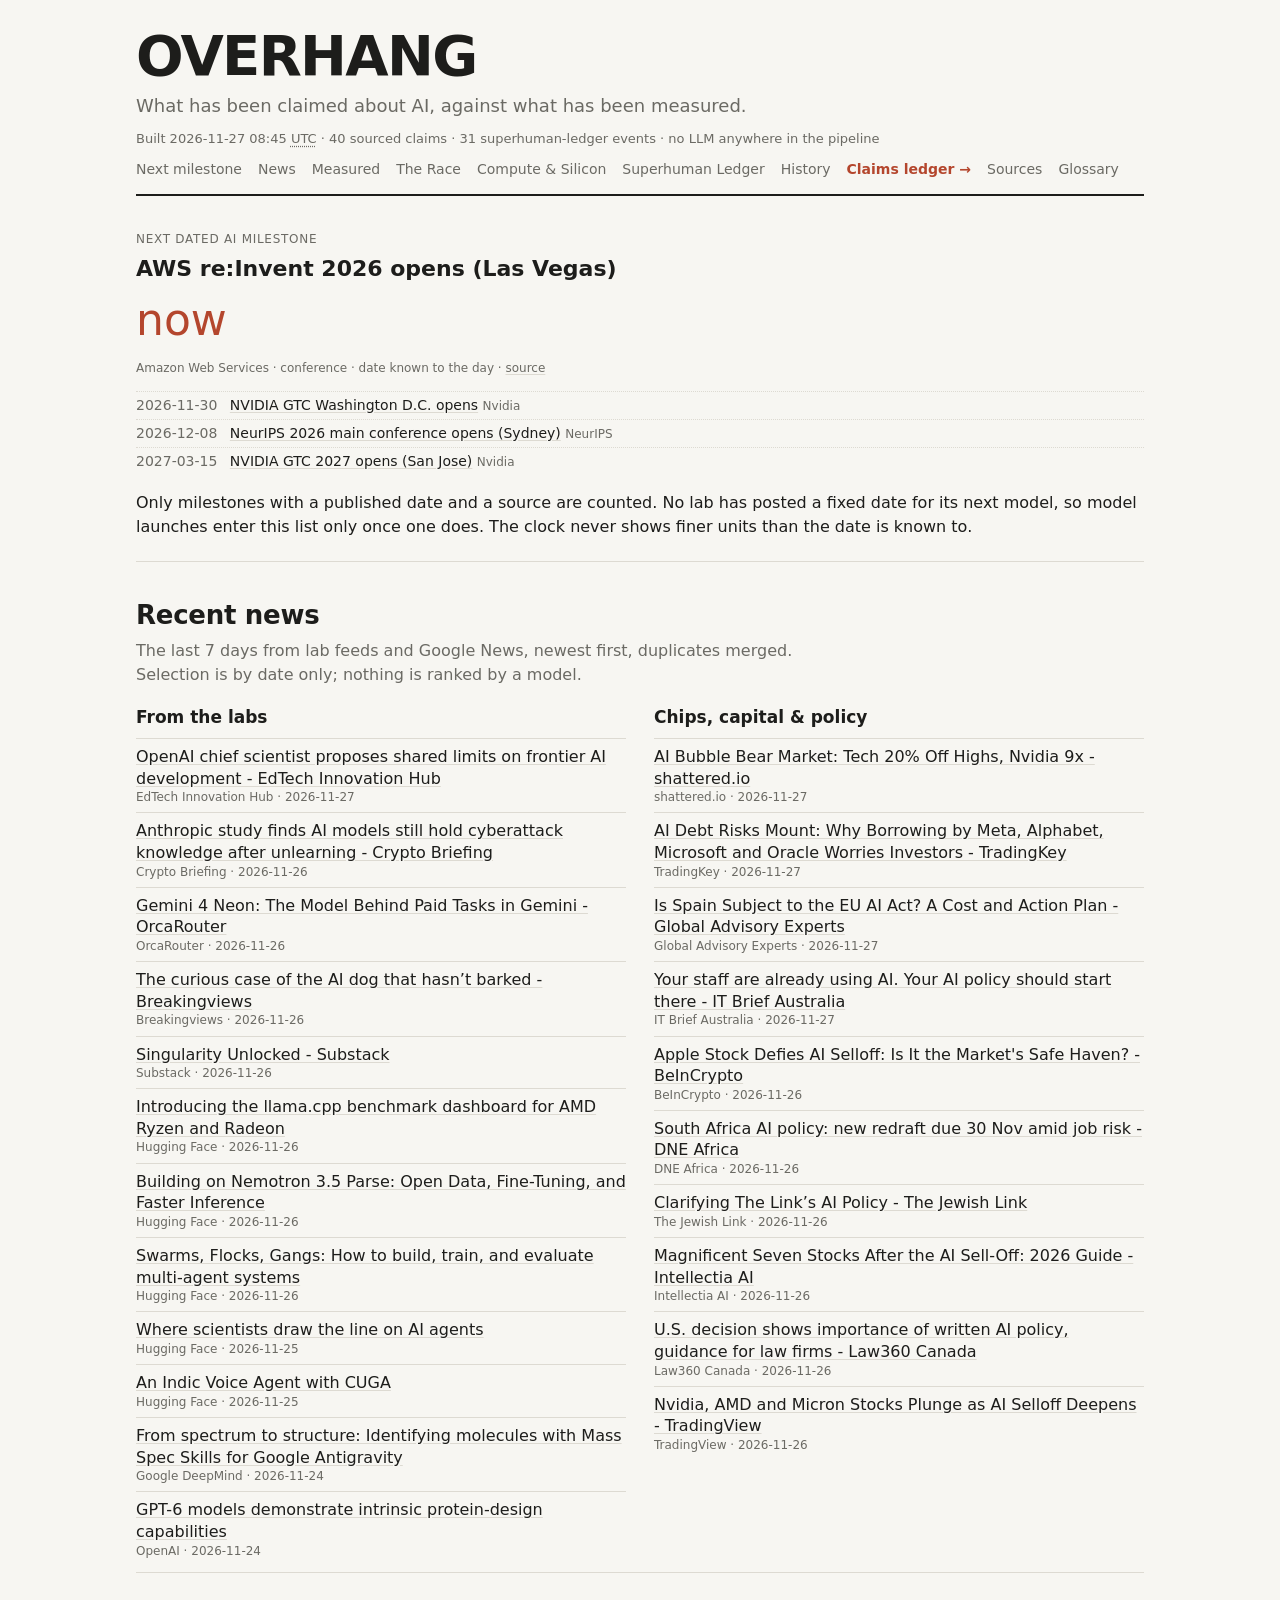
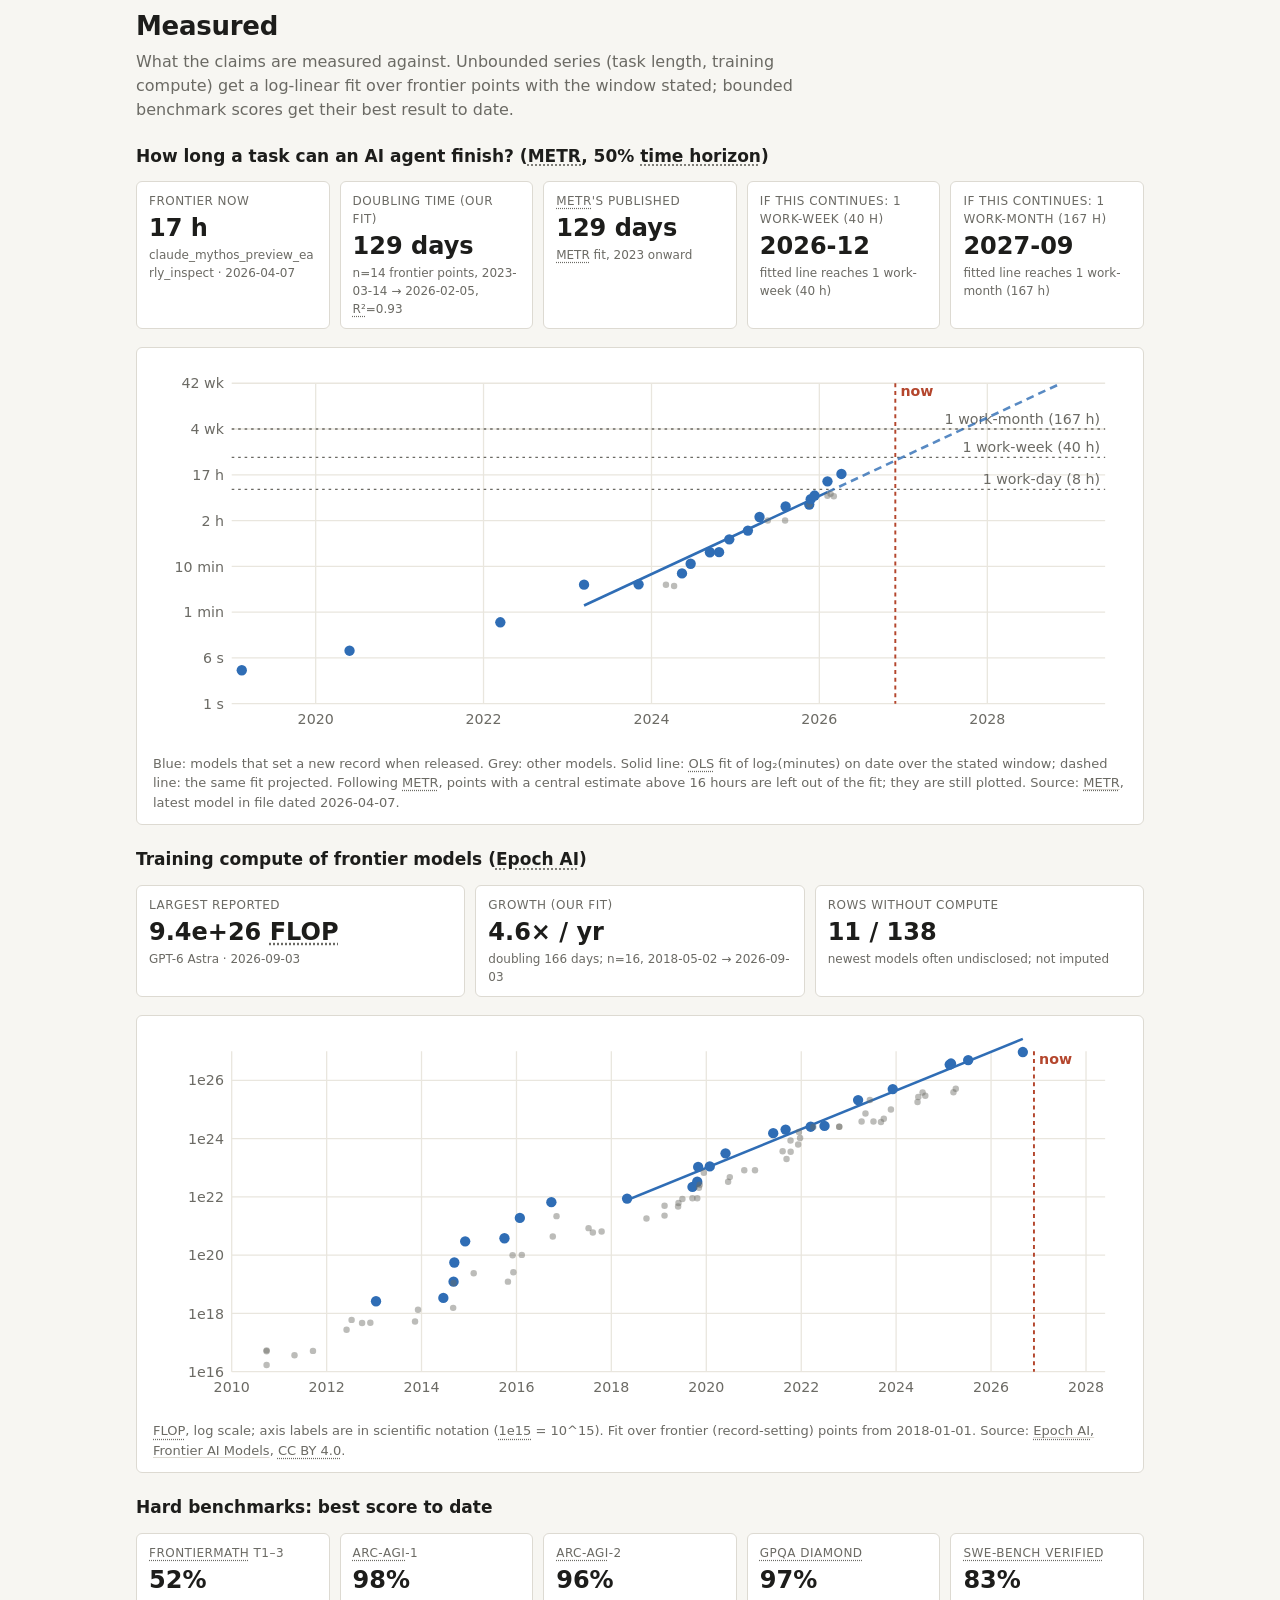
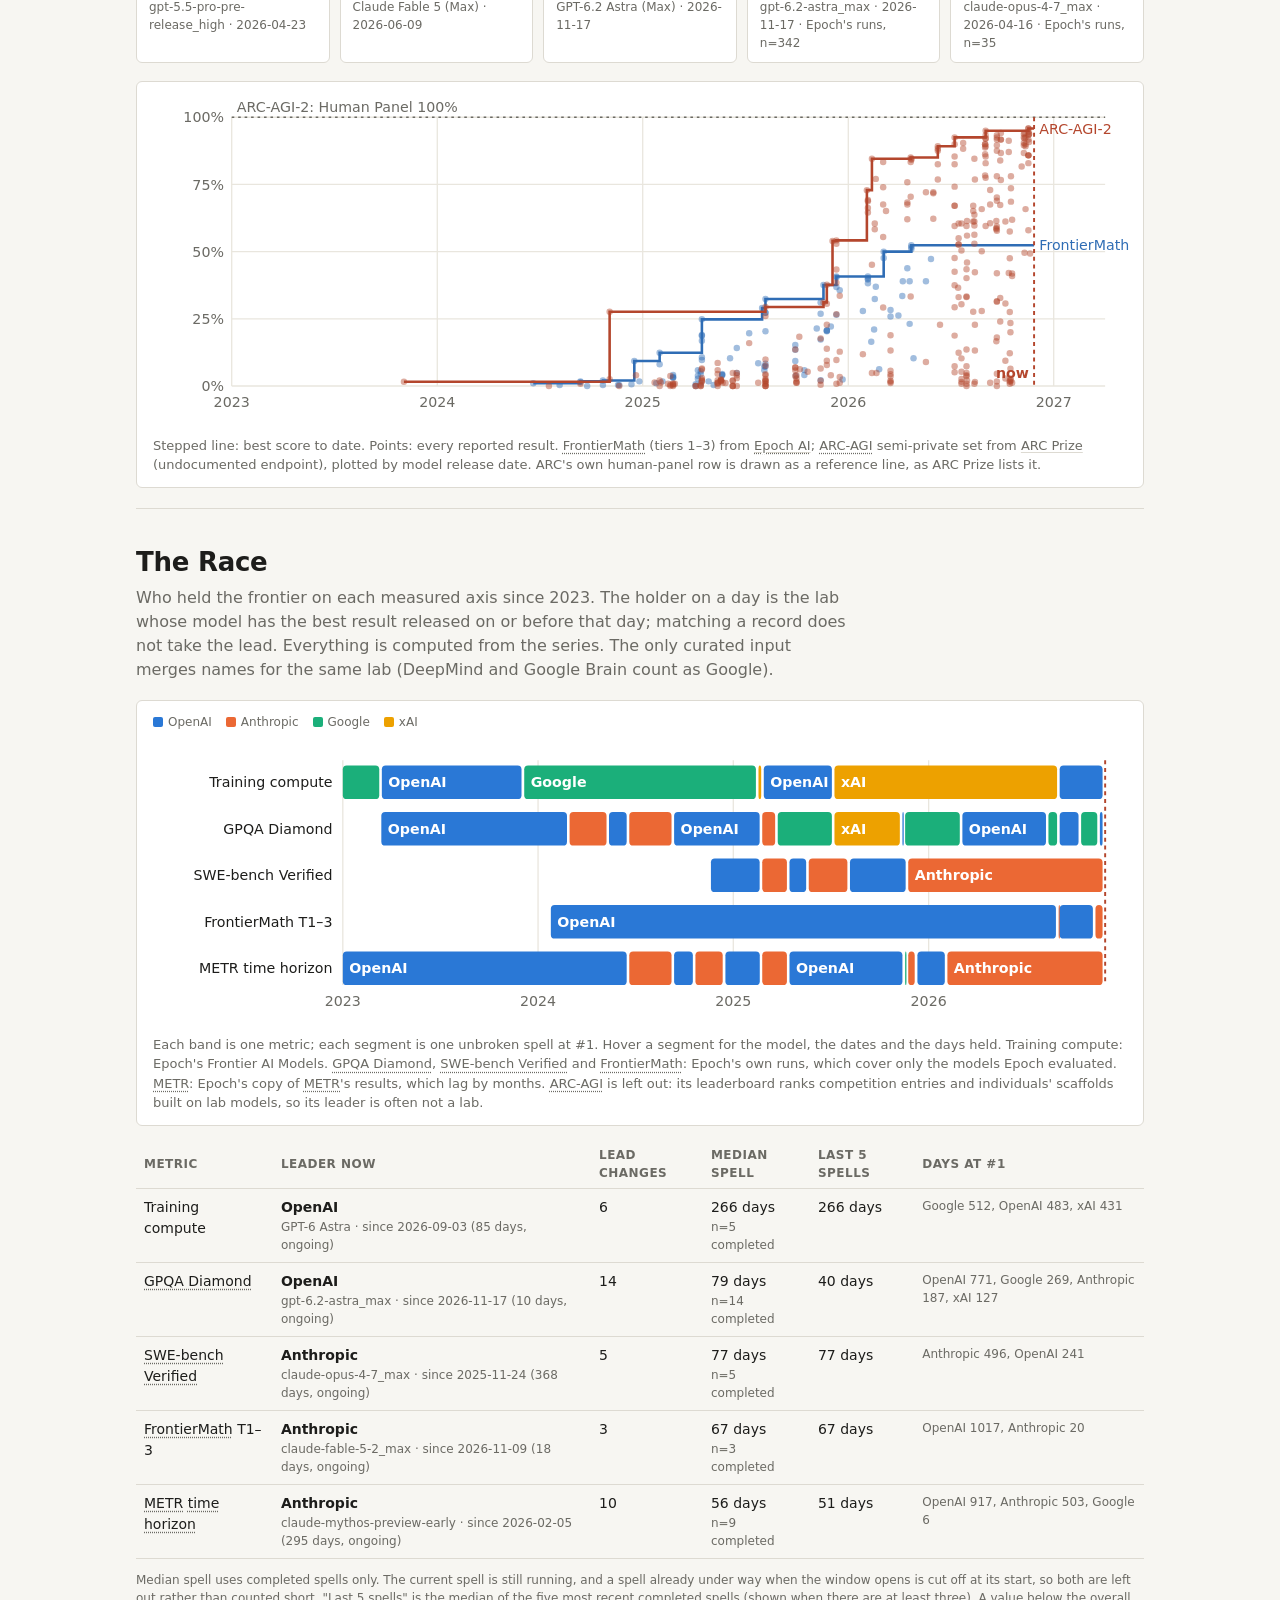
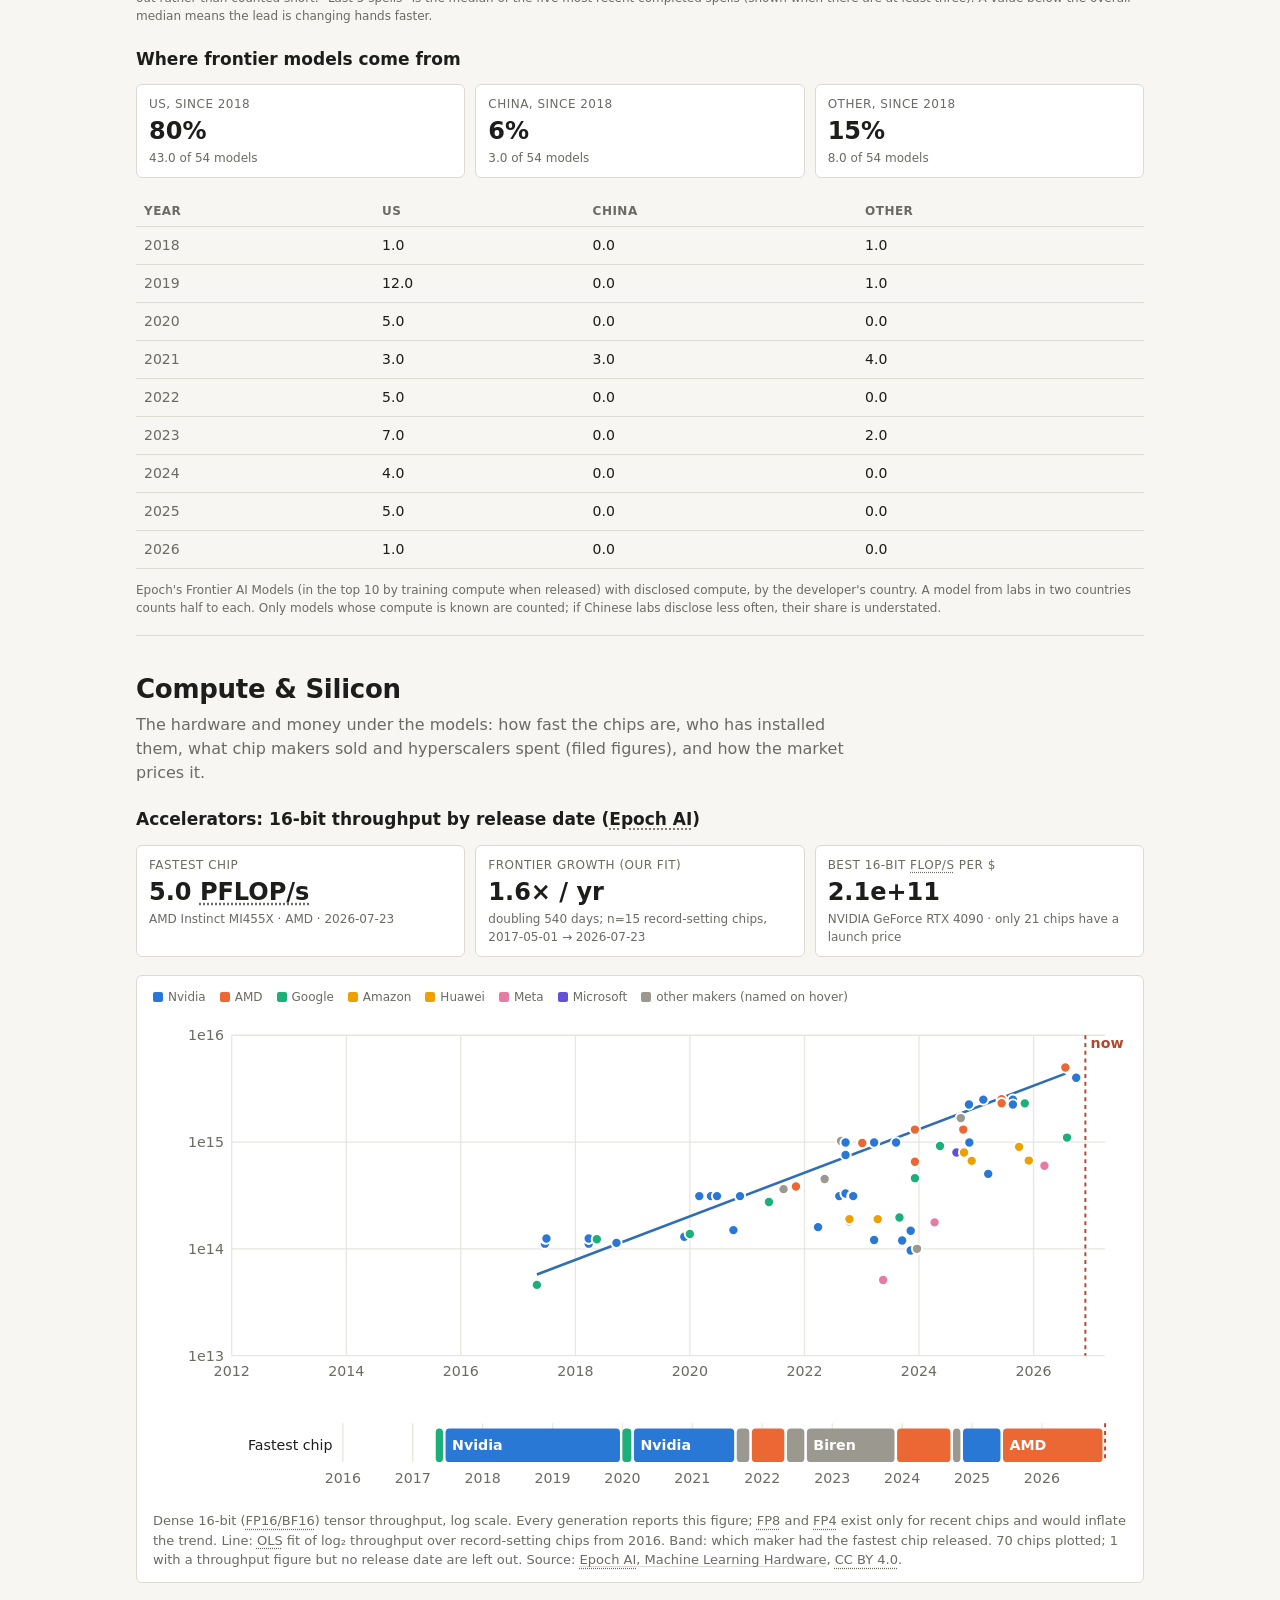
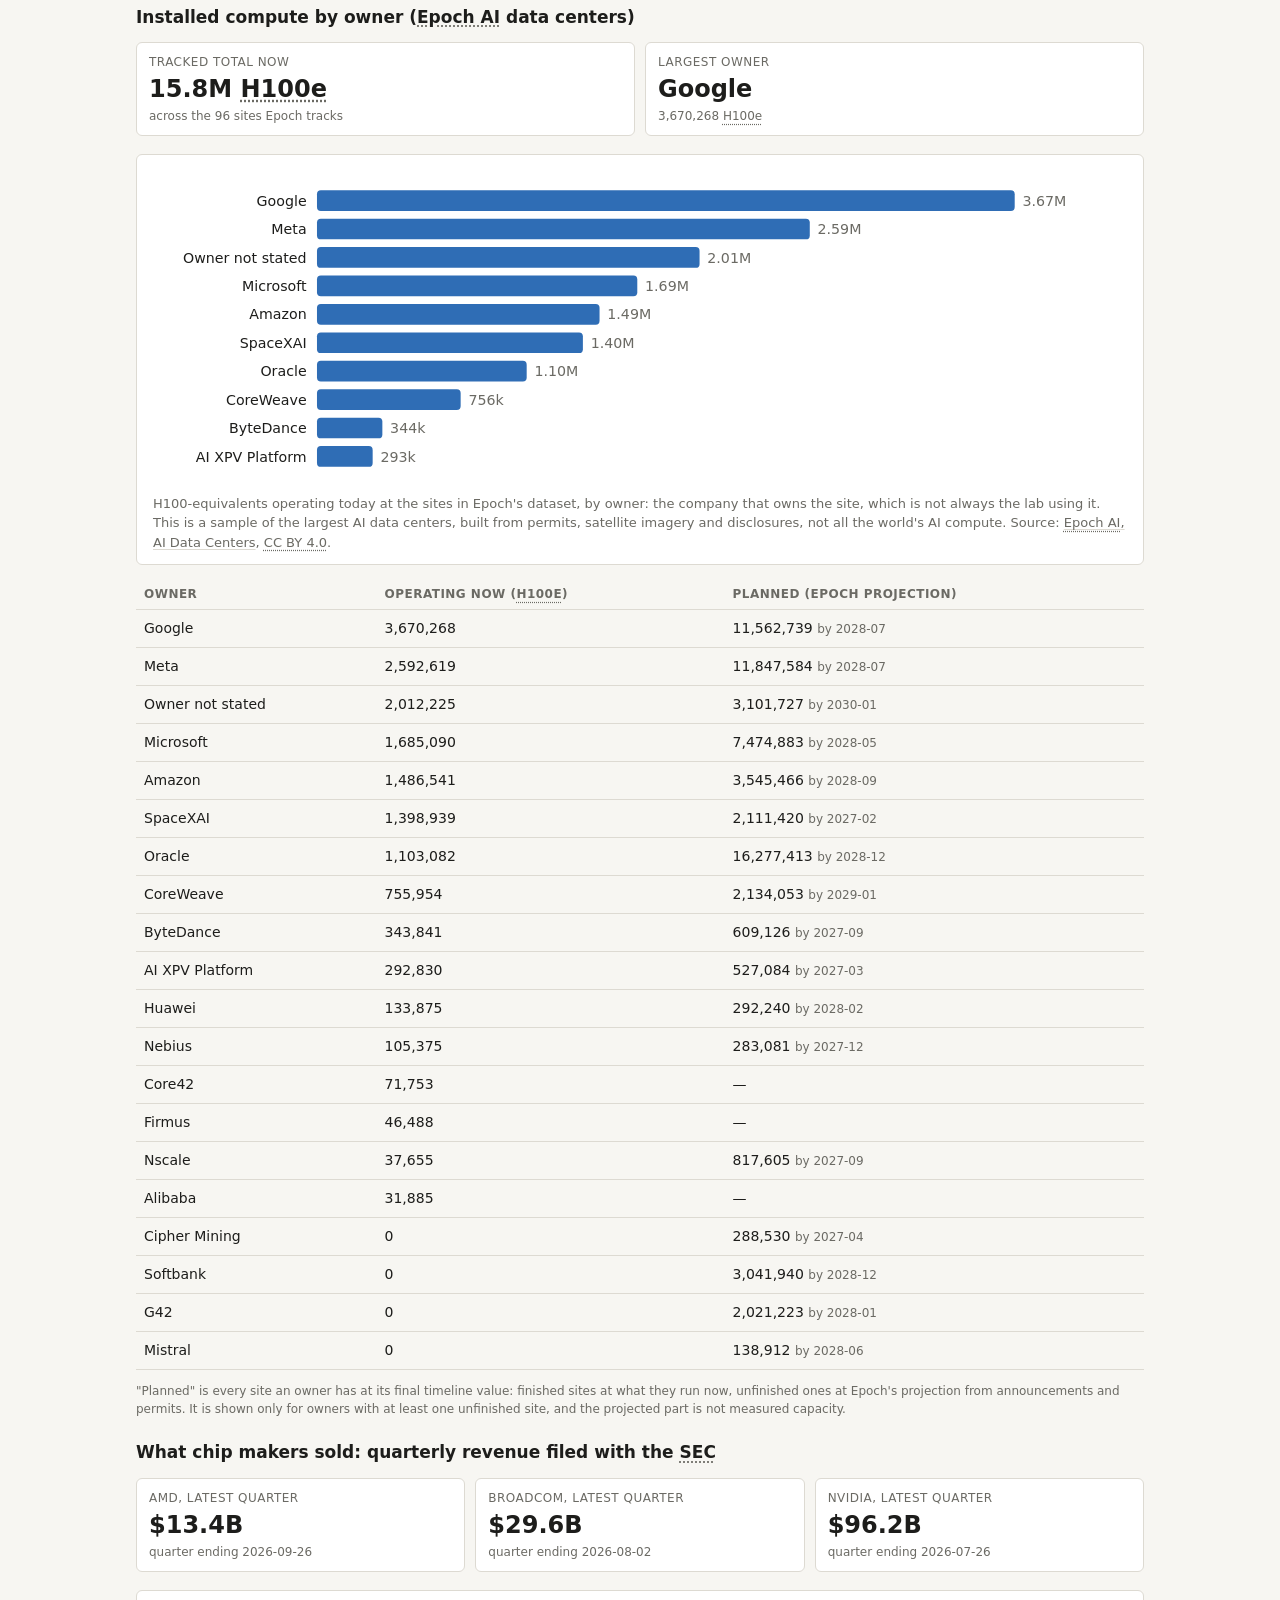
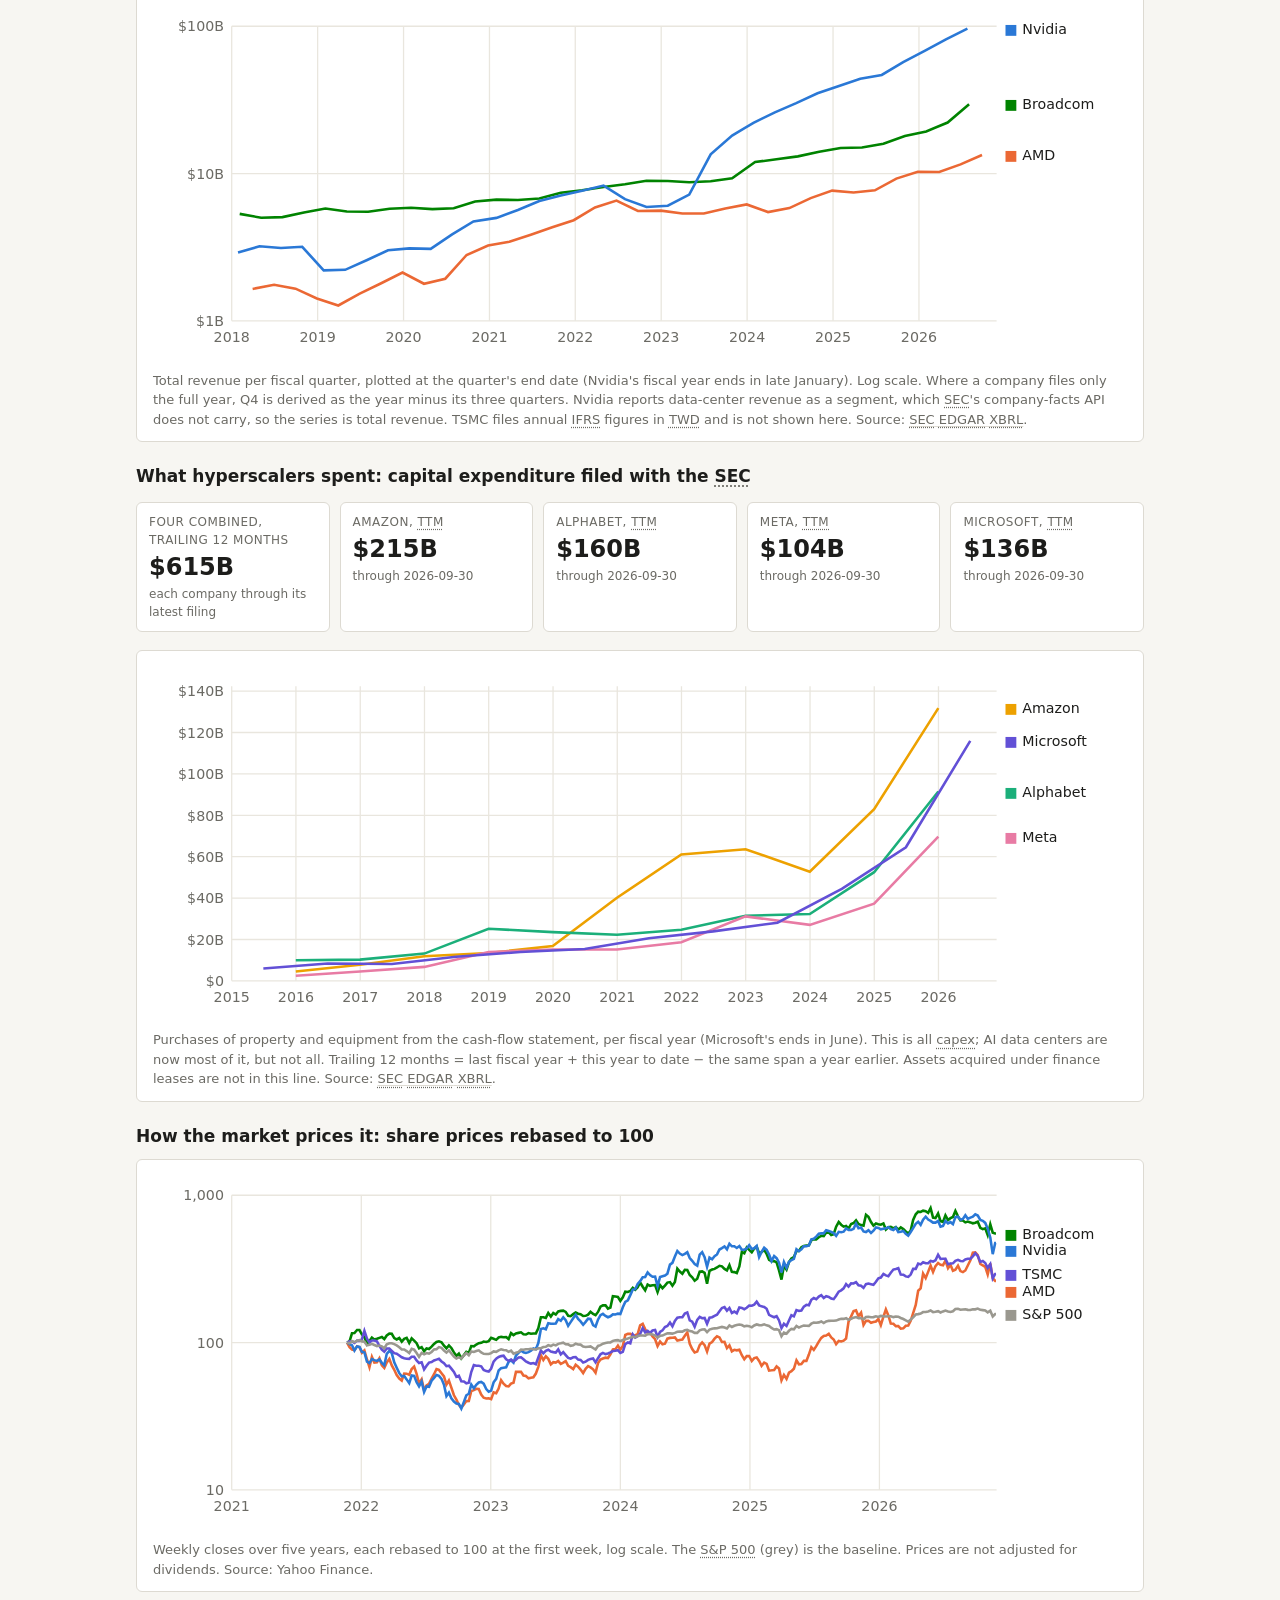
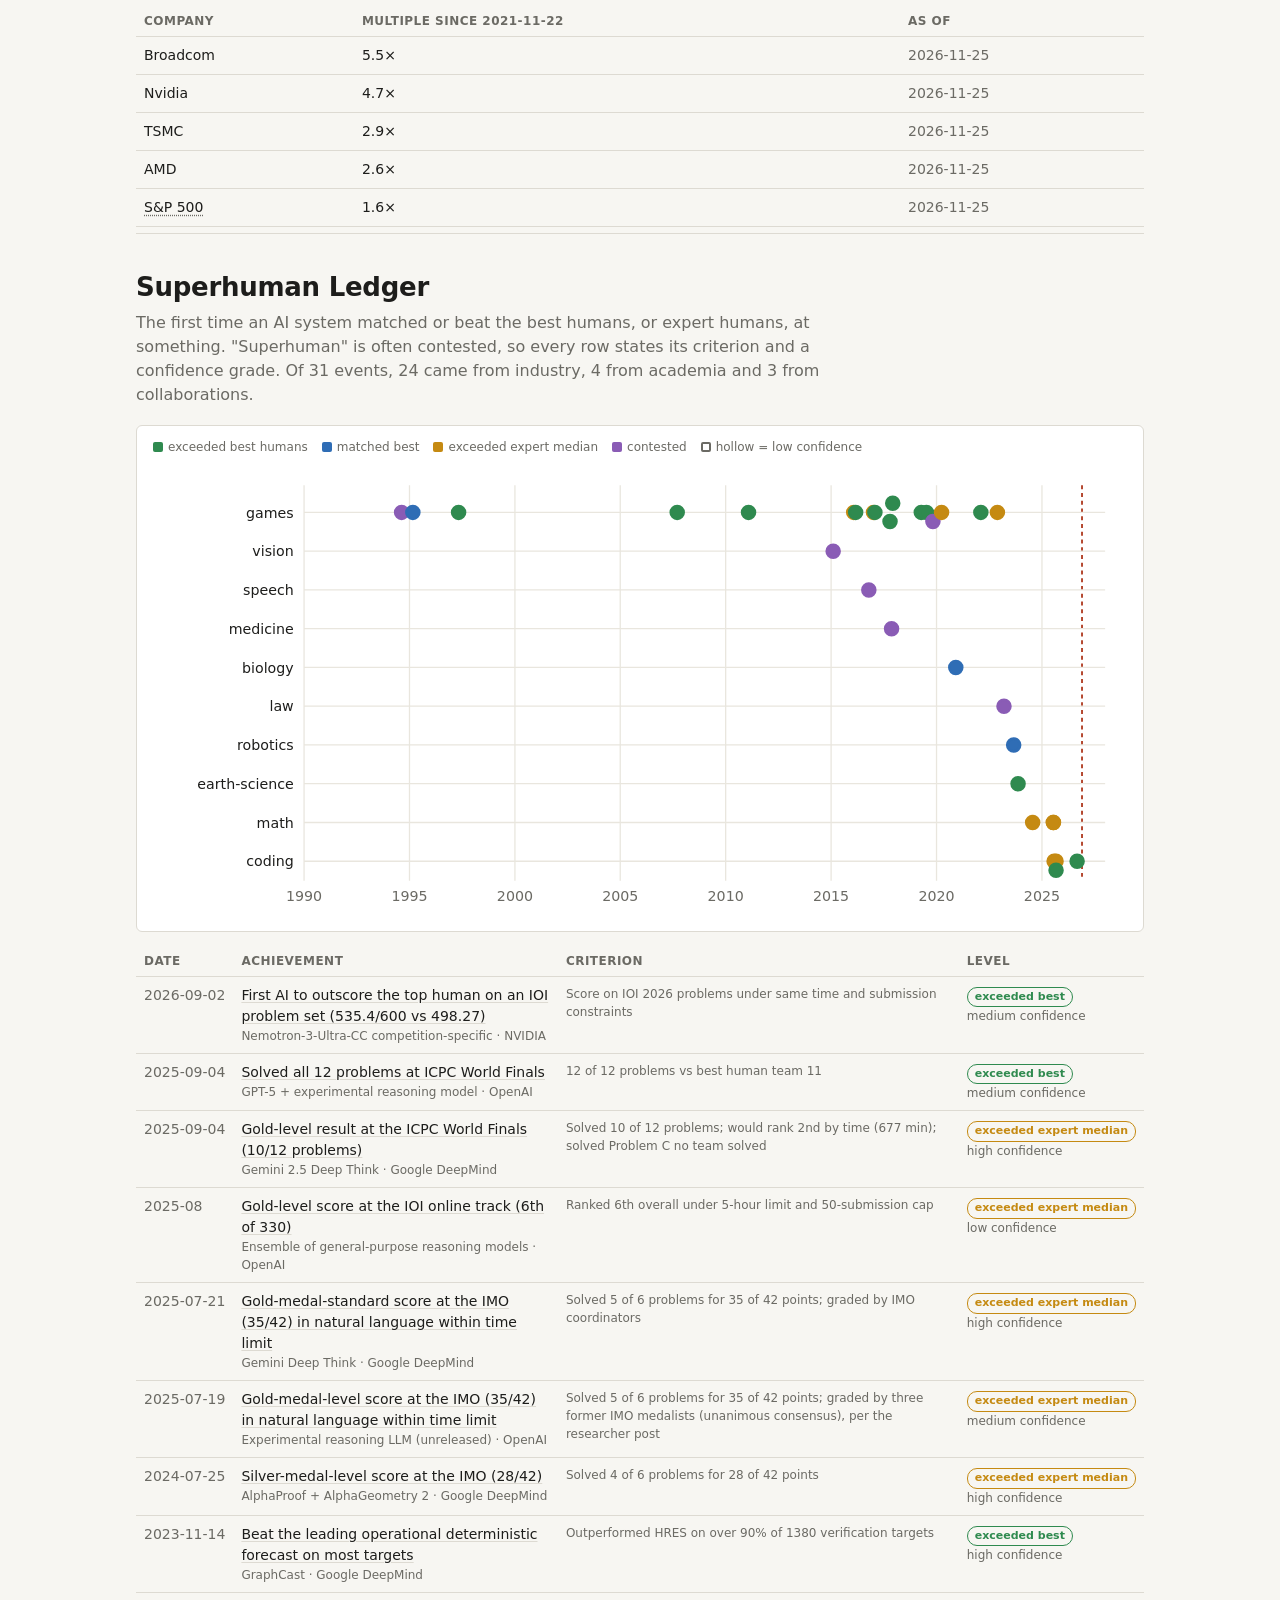
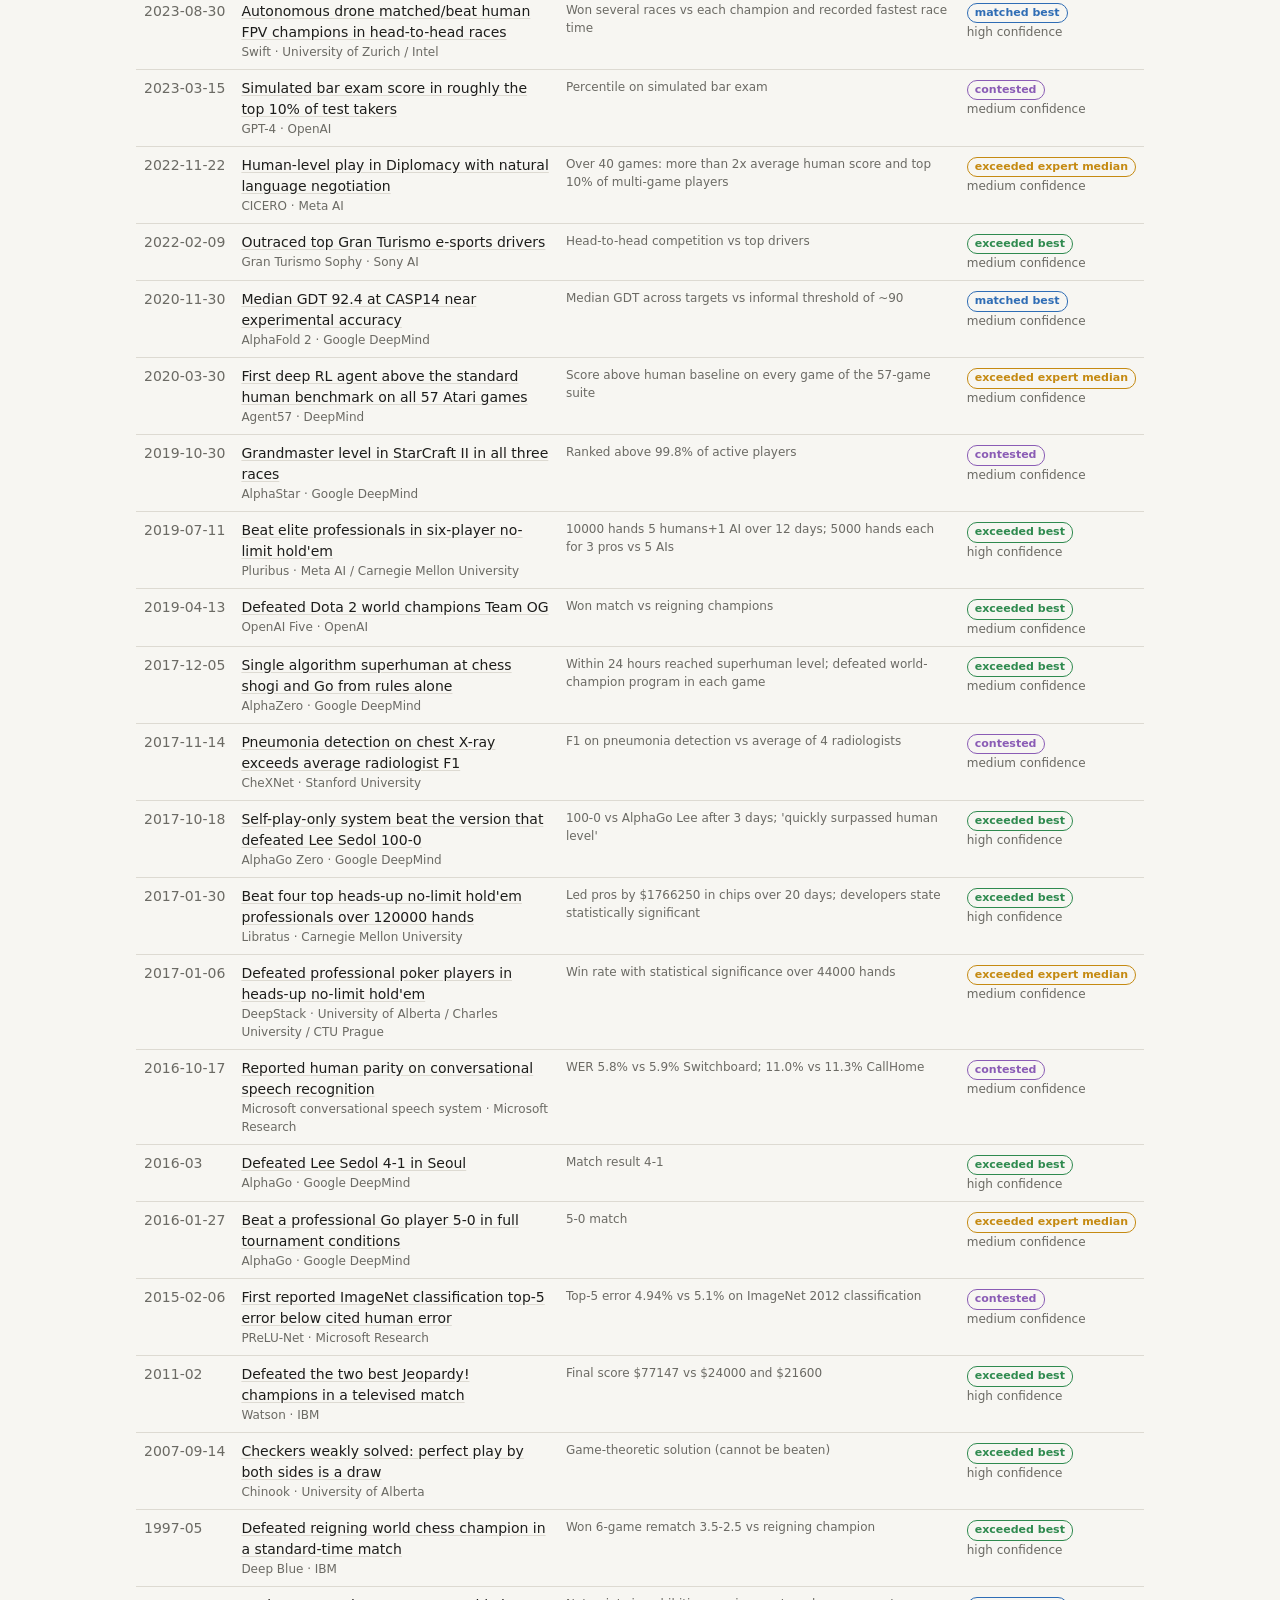
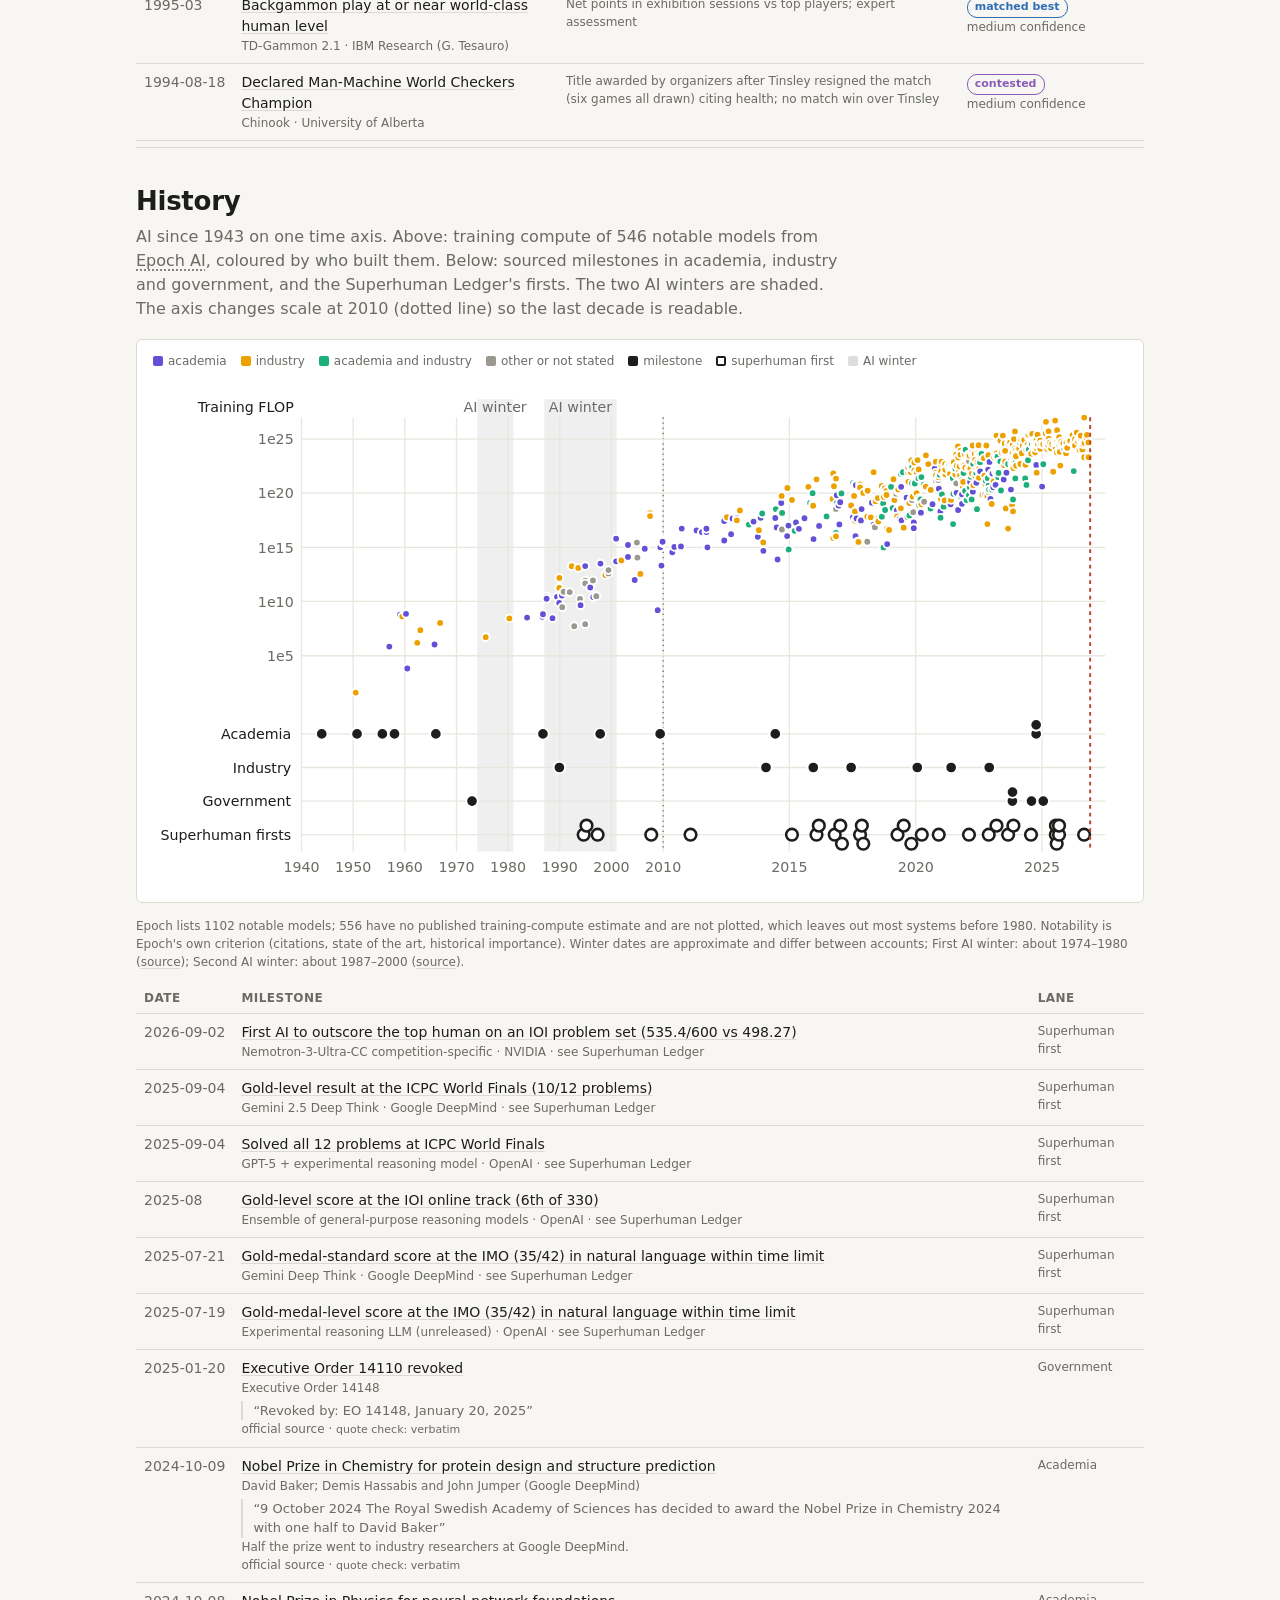
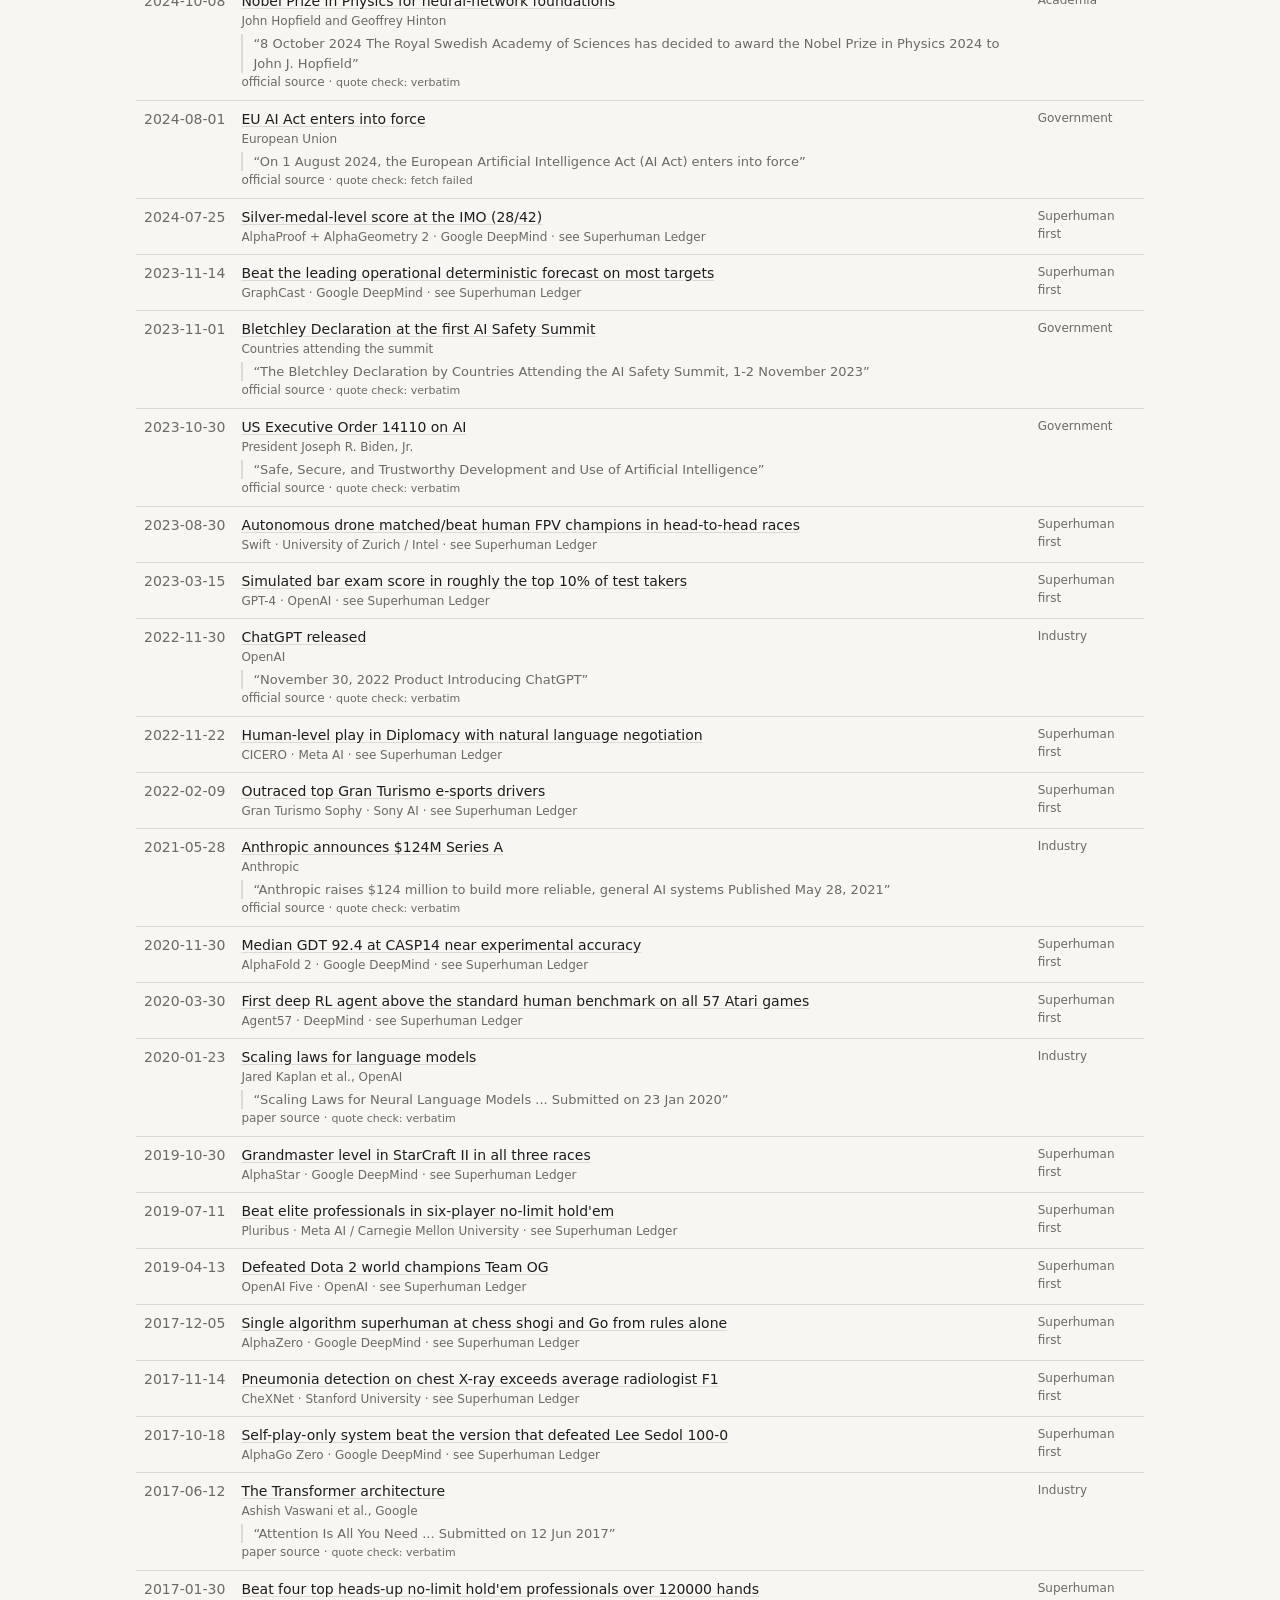
==== commit ec6e831a: "chore: refresh 2026-11-27 08:45 UTC" ====
--- a/docs/index.html
+++ b/docs/index.html
@@ -214,14 +214,14 @@
 nav.toc a.toc-claims { color: var(--accent); font-weight: 600; }
 </style>
 <link rel="stylesheet" href="https://gcicc.github.io/suite/network.css">
-<script src="https://gcicc.github.io/suite/network.js" data-section="overhang" data-built="2026-11-26 21:41 UTC" data-next="every 6h" defer></script>
+<script src="https://gcicc.github.io/suite/network.js" data-section="overhang" data-built="2026-11-27 08:45 UTC" data-next="every 6h" defer></script>
 </head>
 <body>
 <main>
 <header class="mast">
   <h1><a href="index.html" style="color:inherit;text-decoration:none">OVERHANG</a></h1>
   <p class="dek">What has been claimed about AI, against what has been measured.</p>
-  <div class="meta">Built 2026-11-26 21:41 <abbr class="term" title="Coordinated Universal Time (Greenwich time).">UTC</abbr> · 40 sourced claims · 31 superhuman-ledger events · no LLM anywhere in the pipeline</div>
+  <div class="meta">Built 2026-11-27 08:45 <abbr class="term" title="Coordinated Universal Time (Greenwich time).">UTC</abbr> · 40 sourced claims · 31 superhuman-ledger events · no LLM anywhere in the pipeline</div>
   <nav class="toc">
     <a href="#next">Next milestone</a>
     <a href="#news">News</a>
@@ -254,12 +254,12 @@
     <div class="news-col">
       <h3>From the labs</h3>
       <ul class="news">
-<li><a href="https://news.google.com/rss/articles/[base64]?oc=5">OpenAI&#39;s pricing mix-up means most users of its new AI models will hit limits faster - Business Insider</a><div class="note">Business Insider · <time datetime="2026-11-26T13:15+00:00">2026-11-26</time></div></li><li><a href="https://huggingface.co/blog/ggml-org/llamacpp-amd-bench">Introducing the llama.cpp benchmark dashboard for AMD Ryzen and Radeon</a><div class="note">Hugging Face · <time datetime="2026-11-26T11:37+00:00">2026-11-26</time></div></li><li><a href="https://news.google.com/rss/articles/[base64]?oc=5">OpenAI and Anthropic Staff Say Latest Models Will Soon Be Able to ‘Trick Us’ - Novara Media</a><div class="note">Novara Media · <time datetime="2026-11-26T11:16+00:00">2026-11-26</time></div></li><li><a href="https://news.google.com/rss/articles/[base64]?oc=5">&#34;We are crossing a threshold&#34;: Microsoft&#39;s AI boss warns after an unreleased AI produced a proof for a 150-year-old math problem, and lab staff say such models can&#39;t be safely released - Windows Latest</a><div class="note">Windows Latest · <time datetime="2026-11-26T11:00+00:00">2026-11-26</time></div></li><li><a href="https://news.google.com/rss/articles/[base64]?oc=5">OpenAI Says Billing Error Let Users Get More Usage From Its Top AI Models — Why Subscribers Could Feel The Difference Now - TradingView</a><div class="note">TradingView · <time datetime="2026-11-26T08:57+00:00">2026-11-26</time></div></li><li><a href="https://news.google.com/rss/articles/CBMijwFBVV95cUxOMnRmTUp6aXJfTGw0bE5YMkxadVJJU3p4UmFCUk1Ia1B6Y3U1Q0pscUFsS2h4WHhkU2c1NGQ5T0lULThRUElNempmcGpKazFoUmRvREZsajFUS0dzMzV2dE9NNkdwVE55bGpmNXdSVDkwXzRCai12WUdxR2FveHhOQjgyczEyU05lQU8xNVNGWQ?oc=5">OpenAI Tests Private Inference With Select Customers - The Defiant</a><div class="note">The Defiant · <time datetime="2026-11-26T07:45+00:00">2026-11-26</time></div></li><li><a href="https://huggingface.co/blog/nvidia/building-on-nemotron-35-parse-open-data-fine-tunin">Building on Nemotron 3.5 Parse: Open Data, Fine-Tuning, and Faster Inference</a><div class="note">Hugging Face · <time datetime="2026-11-26T05:05+00:00">2026-11-26</time></div></li><li><a href="https://huggingface.co/blog/training-swarms">Swarms, Flocks, Gangs: How to build, train, and evaluate multi-agent systems</a><div class="note">Hugging Face · <time datetime="2026-11-26T00:00+00:00">2026-11-26</time></div></li><li><a href="https://huggingface.co/blog/allenai/where-scientists-draw-the-line-on-ai-agents">Where scientists draw the line on AI agents</a><div class="note">Hugging Face · <time datetime="2026-11-25T18:52+00:00">2026-11-25</time></div></li><li><a href="https://huggingface.co/blog/ibm-research/an-indic-voice-agent-with-cuga">An Indic Voice Agent with CUGA</a><div class="note">Hugging Face · <time datetime="2026-11-25T10:22+00:00">2026-11-25</time></div></li><li><a href="https://deepmind.google/blog/interpreting-mass-spectra-with-google-antigravity/">From spectrum to structure: Identifying molecules with Mass Spec Skills for Google Antigravity</a><div class="note">Google DeepMind · <time datetime="2026-11-24T13:07+00:00">2026-11-24</time></div></li><li><a href="https://openai.com/index/gpt-6-models-demonstrate-intrinsic-protein-design-capabilities">GPT-6 models demonstrate intrinsic protein-design capabilities</a><div class="note">OpenAI · <time datetime="2026-11-24T13:00+00:00">2026-11-24</time></div></li>      </ul>
+<li><a href="https://news.google.com/rss/articles/[base64]?oc=5">OpenAI chief scientist proposes shared limits on frontier AI development - EdTech Innovation Hub</a><div class="note">EdTech Innovation Hub · <time datetime="2026-11-27T00:34+00:00">2026-11-27</time></div></li><li><a href="https://news.google.com/rss/articles/CBMifkFVX3lxTE5wWHRaNGxvR0VqazBjZHVqd1VmS3FvNXJjUjJqcUlibTJ3Vm9iaTcxM3hIbl9DNXV1WjFrUVpaYnFOejVBMlBvOEYwelZicENyd3FIZnB1NktsODRFdFc3Z2FaVm9DNHZkc2hSNWpuWlUxcWZfbE5Xdk5fTjVZdw?oc=5">Anthropic study finds AI models still hold cyberattack knowledge after unlearning - Crypto Briefing</a><div class="note">Crypto Briefing · <time datetime="2026-11-26T23:06+00:00">2026-11-26</time></div></li><li><a href="https://news.google.com/rss/articles/CBMibEFVX3lxTFAzek92NzAzcGI2MFVSRHVBZEM0UHhJZGUxVnFtWHAzVVpaY0JSbDk1QTg0UGZxLTFXVktJY0QtdGM0VFNFM1FvcGdpdzR2MzYwSTY0RkFVMUtJUm9iVWZFQUI3dk03dExSM185ag?oc=5">Gemini 4 Neon: The Model Behind Paid Tasks in Gemini - OrcaRouter</a><div class="note">OrcaRouter · <time datetime="2026-11-26T22:40+00:00">2026-11-26</time></div></li><li><a href="https://news.google.com/rss/articles/[base64]?oc=5">The curious case of the AI dog that hasn’t barked - Breakingviews</a><div class="note">Breakingviews · <time datetime="2026-11-26T22:00+00:00">2026-11-26</time></div></li><li><a href="https://news.google.com/rss/articles/CBMiaEFVX3lxTFBRazlJTWJzeEdJUGdiUHJKQzRNY29BdHpiamZIRkRuUC1CTVFVLXBtWWNfN2RUVnpSdFNNUDB1NnVPMzJUb2E4cF9xem5qV0hRTlB0Mzd5NnlQbUR1bExKWXRlSGxURGpx?oc=5">Singularity Unlocked - Substack</a><div class="note">Substack · <time datetime="2026-11-26T18:28+00:00">2026-11-26</time></div></li><li><a href="https://huggingface.co/blog/ggml-org/llamacpp-amd-bench">Introducing the llama.cpp benchmark dashboard for AMD Ryzen and Radeon</a><div class="note">Hugging Face · <time datetime="2026-11-26T11:37+00:00">2026-11-26</time></div></li><li><a href="https://huggingface.co/blog/nvidia/building-on-nemotron-35-parse-open-data-fine-tunin">Building on Nemotron 3.5 Parse: Open Data, Fine-Tuning, and Faster Inference</a><div class="note">Hugging Face · <time datetime="2026-11-26T05:05+00:00">2026-11-26</time></div></li><li><a href="https://huggingface.co/blog/training-swarms">Swarms, Flocks, Gangs: How to build, train, and evaluate multi-agent systems</a><div class="note">Hugging Face · <time datetime="2026-11-26T00:00+00:00">2026-11-26</time></div></li><li><a href="https://huggingface.co/blog/allenai/where-scientists-draw-the-line-on-ai-agents">Where scientists draw the line on AI agents</a><div class="note">Hugging Face · <time datetime="2026-11-25T18:52+00:00">2026-11-25</time></div></li><li><a href="https://huggingface.co/blog/ibm-research/an-indic-voice-agent-with-cuga">An Indic Voice Agent with CUGA</a><div class="note">Hugging Face · <time datetime="2026-11-25T10:22+00:00">2026-11-25</time></div></li><li><a href="https://deepmind.google/blog/interpreting-mass-spectra-with-google-antigravity/">From spectrum to structure: Identifying molecules with Mass Spec Skills for Google Antigravity</a><div class="note">Google DeepMind · <time datetime="2026-11-24T13:07+00:00">2026-11-24</time></div></li><li><a href="https://openai.com/index/gpt-6-models-demonstrate-intrinsic-protein-design-capabilities">GPT-6 models demonstrate intrinsic protein-design capabilities</a><div class="note">OpenAI · <time datetime="2026-11-24T13:00+00:00">2026-11-24</time></div></li>      </ul>
     </div>
     <div class="news-col">
       <h3>Chips, capital &amp; policy</h3>
       <ul class="news">
-<li><a href="https://news.google.com/rss/articles/CBMiO0FVX3lxTFBqMnJWcmMzNlBVN0hJMjczRlU5UTI0bU0yTTRtbFJpWnVNYlh0LW80eUtXRFFTdGtyT3g0?oc=5">Mag 7 Weekly: Jensen Is Back. The Cash Question Is Not. - TalkMarkets - Howl.Link</a><div class="note">Howl.Link · <time datetime="2026-11-26T18:48+00:00">2026-11-26</time></div></li><li><a href="https://news.google.com/rss/articles/CBMic0FVX3lxTE11ekNmRGpmOUsxUUlUTERLeFhsVlQ1d1BfcnFReWUwLW45WHMyTmdKeGRGUThadG44ZG5CajdsU2R5YVd5Q2l0Ym81RVllWkw3N0owckIxOTl6UVVUZjh3T243b0ZMLTg1VEhiN192bTYyUVU?oc=5">South Africa AI policy: new redraft due 30 Nov amid job risk - DNE Africa</a><div class="note">DNE Africa · <time datetime="2026-11-26T17:31+00:00">2026-11-26</time></div></li><li><a href="https://news.google.com/rss/articles/CBMiZkFVX3lxTFBQRV9rbU15SXZtNzdLOXVFTWprVlhRem5RT0liTWdCWVU3LXNBNDVkRkhFeUZLYlRXTnNJQ1hLSWRzVHY4YS1tTVZlQWpoOFRwZFhsb0R1Rzd3Tm9JZXY3QkxZY2Nldw?oc=5">Clarifying The Link’s AI Policy - The Jewish Link</a><div class="note">The Jewish Link · <time datetime="2026-11-26T17:26+00:00">2026-11-26</time></div></li><li><a href="https://news.google.com/rss/articles/[base64]?oc=5">Magnificent Seven Stocks After the AI Sell-Off: 2026 Guide - Intellectia AI</a><div class="note">Intellectia AI · <time datetime="2026-11-26T16:11+00:00">2026-11-26</time></div></li><li><a href="https://news.google.com/rss/articles/[base64]?oc=5">U.S. decision shows importance of written AI policy, guidance for law firms - Law360 Canada</a><div class="note">Law360 Canada · <time datetime="2026-11-26T16:01+00:00">2026-11-26</time></div></li><li><a href="https://news.google.com/rss/articles/[base64]?oc=5">AI Regulation in 2027: One Global Product Will Need Multiple Compliance Playbooks - Unite.AI</a><div class="note">Unite.AI · <time datetime="2026-11-26T14:00+00:00">2026-11-26</time></div></li><li><a href="https://news.google.com/rss/articles/[base64]?oc=5">Less restrictive AI policy needed for PHL to catch up, lawmaker says - BusinessWorld Online</a><div class="note">BusinessWorld Online · <time datetime="2026-11-26T13:29+00:00">2026-11-26</time></div></li><li><a href="https://news.google.com/rss/articles/CBMihwFBVV95cUxNNHFJbWE2U2tRYmR1Rm01MHIwZHVrdjFBTmxiNVJDZm96UlNXU0t6eHZmcnRock42YVhFcHNtNmIzR2I1Ym5IYUpyd0c0X09FbDd1b2lWVDBtaWM4Q21GQ3JXcnpzX0N6TjFzMVJ6UF85N05hdDBHcjhrVDV2SUJvdkh2LXE3N28?oc=5">Nvidia: Upgrade To Hold, Too Early To Buy (NASDAQ:NVDA) - Seeking Alpha</a><div class="note">Seeking Alpha · <time datetime="2026-11-26T12:00+00:00">2026-11-26</time></div></li><li><a href="https://news.google.com/rss/articles/CBMiaEFVX3lxTE82a01DUHNCbGVoR3dxYWlCa2c3ZXNUdVFkVmV2MkFYWV9kVExUeDhFRWthMUJhOG1qOElLZjAzV3I2SFlwbk5LbFF1ZHpxV2gzSjZyVFo5N3hVc21YSzV1d0F0enFpd0c2?oc=5">Apple Stock Defies AI Selloff: Is It the Market&#39;s Safe Haven? - BeInCrypto</a><div class="note">BeInCrypto · <time datetime="2026-11-26T11:42+00:00">2026-11-26</time></div></li><li><a href="https://news.google.com/rss/articles/[base64]?oc=5">Nvidia, AMD and Micron Stocks Plunge as AI Selloff Deepens - TradingView</a><div class="note">TradingView · <time datetime="2026-11-26T11:06+00:00">2026-11-26</time></div></li>      </ul>
+<li><a href="https://news.google.com/rss/articles/[base64]?oc=5">AI Bubble Bear Market: Tech 20% Off Highs, Nvidia 9x - shattered.io</a><div class="note">shattered.io · <time datetime="2026-11-27T04:49+00:00">2026-11-27</time></div></li><li><a href="https://news.google.com/rss/articles/[base64]?oc=5">AI Debt Risks Mount: Why Borrowing by Meta, Alphabet, Microsoft and Oracle Worries Investors - TradingKey</a><div class="note">TradingKey · <time datetime="2026-11-27T02:30+00:00">2026-11-27</time></div></li><li><a href="https://news.google.com/rss/articles/[base64]?oc=5">Is Spain Subject to the EU AI Act? A Cost and Action Plan - Global Advisory Experts</a><div class="note">Global Advisory Experts · <time datetime="2026-11-27T01:44+00:00">2026-11-27</time></div></li><li><a href="https://news.google.com/rss/articles/[base64]?oc=5">Your staff are already using AI. Your AI policy should start there - IT Brief Australia</a><div class="note">IT Brief Australia · <time datetime="2026-11-27T01:18+00:00">2026-11-27</time></div></li><li><a href="https://news.google.com/rss/articles/CBMiaEFVX3lxTE82a01DUHNCbGVoR3dxYWlCa2c3ZXNUdVFkVmV2MkFYWV9kVExUeDhFRWthMUJhOG1qOElLZjAzV3I2SFlwbk5LbFF1ZHpxV2gzSjZyVFo5N3hVc21YSzV1d0F0enFpd0c2?oc=5">Apple Stock Defies AI Selloff: Is It the Market&#39;s Safe Haven? - BeInCrypto</a><div class="note">BeInCrypto · <time datetime="2026-11-26T22:49+00:00">2026-11-26</time></div></li><li><a href="https://news.google.com/rss/articles/CBMic0FVX3lxTE11ekNmRGpmOUsxUUlUTERLeFhsVlQ1d1BfcnFReWUwLW45WHMyTmdKeGRGUThadG44ZG5CajdsU2R5YVd5Q2l0Ym81RVllWkw3N0owckIxOTl6UVVUZjh3T243b0ZMLTg1VEhiN192bTYyUVU?oc=5">South Africa AI policy: new redraft due 30 Nov amid job risk - DNE Africa</a><div class="note">DNE Africa · <time datetime="2026-11-26T17:45+00:00">2026-11-26</time></div></li><li><a href="https://news.google.com/rss/articles/CBMiZkFVX3lxTFBQRV9rbU15SXZtNzdLOXVFTWprVlhRem5RT0liTWdCWVU3LXNBNDVkRkhFeUZLYlRXTnNJQ1hLSWRzVHY4YS1tTVZlQWpoOFRwZFhsb0R1Rzd3Tm9JZXY3QkxZY2Nldw?oc=5">Clarifying The Link’s AI Policy - The Jewish Link</a><div class="note">The Jewish Link · <time datetime="2026-11-26T17:26+00:00">2026-11-26</time></div></li><li><a href="https://news.google.com/rss/articles/[base64]?oc=5">Magnificent Seven Stocks After the AI Sell-Off: 2026 Guide - Intellectia AI</a><div class="note">Intellectia AI · <time datetime="2026-11-26T16:11+00:00">2026-11-26</time></div></li><li><a href="https://news.google.com/rss/articles/[base64]?oc=5">U.S. decision shows importance of written AI policy, guidance for law firms - Law360 Canada</a><div class="note">Law360 Canada · <time datetime="2026-11-26T16:01+00:00">2026-11-26</time></div></li><li><a href="https://news.google.com/rss/articles/[base64]?oc=5">Nvidia, AMD and Micron Stocks Plunge as AI Selloff Deepens - TradingView</a><div class="note">TradingView · <time datetime="2026-11-26T11:06+00:00">2026-11-26</time></div></li>      </ul>
     </div>
   </div>
 </section>
@@ -276,7 +276,7 @@
     <div class="tile"><div class="k">If this continues: 1 work-week (40 h)</div><div class="v">2026-12</div><div class="s">fitted line reaches 1 work-week (40 h)</div></div>
     <div class="tile"><div class="k">If this continues: 1 work-month (167 h)</div><div class="v">2027-09</div><div class="s">fitted line reaches 1 work-month (167 h)</div></div>
   </div>
-  <div class="panel"><svg class="chart" viewBox="0 0 760 300" role="img" aria-label="METR 50% time horizon by model release date" preserveAspectRatio="xMidYMid meet"><line class="grid" x1="129.0" x2="129.0" y1="18" y2="266"/><text class="tick" x="129.0" y="282" text-anchor="middle">2020</text><line class="grid" x1="259.0" x2="259.0" y1="18" y2="266"/><text class="tick" x="259.0" y="282" text-anchor="middle">2022</text><line class="grid" x1="389.0" x2="389.0" y1="18" y2="266"/><text class="tick" x="389.0" y="282" text-anchor="middle">2024</text><line class="grid" x1="518.9" x2="518.9" y1="18" y2="266"/><text class="tick" x="518.9" y="282" text-anchor="middle">2026</text><line class="grid" x1="648.9" x2="648.9" y1="18" y2="266"/><text class="tick" x="648.9" y="282" text-anchor="middle">2028</text><line class="grid" x1="64" x2="740" y1="266.0" y2="266.0"/><text class="tick" x="58" y="270.0" text-anchor="end">1 s</text><line class="grid" x1="64" x2="740" y1="230.6" y2="230.6"/><text class="tick" x="58" y="234.6" text-anchor="end">6 s</text><line class="grid" x1="64" x2="740" y1="195.1" y2="195.1"/><text class="tick" x="58" y="199.1" text-anchor="end">1 min</text><line class="grid" x1="64" x2="740" y1="159.7" y2="159.7"/><text class="tick" x="58" y="163.7" text-anchor="end">10 min</text><line class="grid" x1="64" x2="740" y1="124.3" y2="124.3"/><text class="tick" x="58" y="128.3" text-anchor="end">2 h</text><line class="grid" x1="64" x2="740" y1="88.9" y2="88.9"/><text class="tick" x="58" y="92.9" text-anchor="end">17 h</text><line class="grid" x1="64" x2="740" y1="53.4" y2="53.4"/><text class="tick" x="58" y="57.4" text-anchor="end">4 wk</text><line class="grid" x1="64" x2="740" y1="18.0" y2="18.0"/><text class="tick" x="58" y="22.0" text-anchor="end">42 wk</text><line class="threshold" x1="64" x2="740" y1="100.2" y2="100.2"/><text class="threshold-label" x="736" y="96.2" text-anchor="end">1 work-day (8 h)</text><line class="threshold" x1="64" x2="740" y1="75.4" y2="75.4"/><text class="threshold-label" x="736" y="71.4" text-anchor="end">1 work-week (40 h)</text><line class="threshold" x1="64" x2="740" y1="53.4" y2="53.4"/><text class="threshold-label" x="736" y="49.4" text-anchor="end">1 work-month (167 h)</text><line class="fit" x1="336.8" y1="190.0" x2="525.2" y2="102.3"/><line class="projection" x1="525.2" y1="102.3" x2="706.2" y2="18.0"/><line class="now" x1="577.5" x2="577.5" y1="18" y2="266"/><text class="now-label" x="581.5" y="28">now</text><circle class="pt-front" cx="71.8" cy="240.1" r="4"><title>gpt2 · 2019-02-14 · 3 s</title></circle><circle class="pt-front" cx="155.3" cy="225.0" r="4"><title>davinci_002 · 2020-05-28 · 9 s</title></circle><circle class="pt-front" cx="272.0" cy="203.0" r="4"><title>gpt_3_5_turbo_instruct · 2022-03-15 · 36 s</title></circle><circle class="pt-front" cx="336.8" cy="173.9" r="4"><title>gpt_4 · 2023-03-14 · 4 min</title></circle><circle class="pt-front" cx="379.0" cy="173.6" r="4"><title>gpt_4_1106_inspect · 2023-11-06 · 4 min</title></circle><circle class="pt" cx="400.1" cy="174.0" r="2.5"><title>claude_3_opus_inspect · 2024-03-04 · 4 min</title></circle><circle class="pt" cx="406.5" cy="174.9" r="2.5"><title>gpt_4_turbo_inspect · 2024-04-09 · 4 min</title></circle><circle class="pt-front" cx="412.6" cy="165.2" r="4"><title>gpt_4o_inspect · 2024-05-13 · 7 min</title></circle><circle class="pt-front" cx="419.3" cy="157.7" r="4"><title>claude_3_5_sonnet_20240620_inspect · 2024-06-20 · 11 min</title></circle><circle class="pt-front" cx="434.2" cy="148.8" r="4"><title>o1_preview · 2024-09-12 · 20 min</title></circle><circle class="pt-front" cx="441.3" cy="148.7" r="4"><title>claude_3_5_sonnet_20241022_inspect · 2024-10-22 · 21 min</title></circle><circle class="pt-front" cx="449.2" cy="138.8" r="4"><title>o1_inspect · 2024-12-05 · 39 min</title></circle><circle class="pt-front" cx="463.6" cy="132.0" r="4"><title>claude_3_7_sonnet_inspect · 2025-02-24 · 1 h</title></circle><circle class="pt-front" cx="472.6" cy="121.5" r="4"><title>o3_inspect · 2025-04-16 · 2 h</title></circle><circle class="pt" cx="479.1" cy="124.2" r="2.5"><title>claude_4_opus_inspect · 2025-05-22 · 2 h</title></circle><circle class="pt" cx="492.4" cy="124.2" r="2.5"><title>claude_4_1_opus_inspect · 2025-08-05 · 2 h</title></circle><circle class="pt-front" cx="492.8" cy="113.4" r="4"><title>gpt_5_2025_08_07_inspect · 2025-08-07 · 3 h</title></circle><circle class="pt-front" cx="511.1" cy="111.9" r="4"><title>gemini_3_pro · 2025-11-18 · 4 h</title></circle><circle class="pt" cx="511.3" cy="111.9" r="2.5"><title>gpt_5_1_codex_max_inspect · 2025-11-19 · 4 h</title></circle><circle class="pt-front" cx="512.2" cy="107.7" r="4"><title>claude_opus_4_5_inspect · 2025-11-24 · 5 h</title></circle><circle class="pt-front" cx="515.2" cy="104.9" r="4"><title>gpt_5_2 · 2025-12-11 · 6 h</title></circle><circle class="pt-front" cx="525.2" cy="93.9" r="4"><title>claude_opus_4_6_inspect · 2026-02-05 · 12 h</title></circle><circle class="pt" cx="525.2" cy="105.0" r="2.5"><title>gpt_5_3_codex · 2026-02-05 · 6 h</title></circle><circle class="pt" cx="527.7" cy="103.6" r="2.5"><title>gemini_3_1_pro · 2026-02-19 · 6 h</title></circle><circle class="pt" cx="530.2" cy="105.4" r="2.5"><title>gpt_5_4 · 2026-03-05 · 6 h</title></circle><circle class="pt-front" cx="536.0" cy="88.2" r="4"><title>claude_mythos_preview_early_inspect · 2026-04-07 · 17 h</title></circle></svg>
+  <div class="panel"><svg class="chart" viewBox="0 0 760 300" role="img" aria-label="METR 50% time horizon by model release date" preserveAspectRatio="xMidYMid meet"><line class="grid" x1="129.0" x2="129.0" y1="18" y2="266"/><text class="tick" x="129.0" y="282" text-anchor="middle">2020</text><line class="grid" x1="258.9" x2="258.9" y1="18" y2="266"/><text class="tick" x="258.9" y="282" text-anchor="middle">2022</text><line class="grid" x1="388.9" x2="388.9" y1="18" y2="266"/><text class="tick" x="388.9" y="282" text-anchor="middle">2024</text><line class="grid" x1="518.8" x2="518.8" y1="18" y2="266"/><text class="tick" x="518.8" y="282" text-anchor="middle">2026</text><line class="grid" x1="648.8" x2="648.8" y1="18" y2="266"/><text class="tick" x="648.8" y="282" text-anchor="middle">2028</text><line class="grid" x1="64" x2="740" y1="266.0" y2="266.0"/><text class="tick" x="58" y="270.0" text-anchor="end">1 s</text><line class="grid" x1="64" x2="740" y1="230.6" y2="230.6"/><text class="tick" x="58" y="234.6" text-anchor="end">6 s</text><line class="grid" x1="64" x2="740" y1="195.1" y2="195.1"/><text class="tick" x="58" y="199.1" text-anchor="end">1 min</text><line class="grid" x1="64" x2="740" y1="159.7" y2="159.7"/><text class="tick" x="58" y="163.7" text-anchor="end">10 min</text><line class="grid" x1="64" x2="740" y1="124.3" y2="124.3"/><text class="tick" x="58" y="128.3" text-anchor="end">2 h</text><line class="grid" x1="64" x2="740" y1="88.9" y2="88.9"/><text class="tick" x="58" y="92.9" text-anchor="end">17 h</text><line class="grid" x1="64" x2="740" y1="53.4" y2="53.4"/><text class="tick" x="58" y="57.4" text-anchor="end">4 wk</text><line class="grid" x1="64" x2="740" y1="18.0" y2="18.0"/><text class="tick" x="58" y="22.0" text-anchor="end">42 wk</text><line class="threshold" x1="64" x2="740" y1="100.2" y2="100.2"/><text class="threshold-label" x="736" y="96.2" text-anchor="end">1 work-day (8 h)</text><line class="threshold" x1="64" x2="740" y1="75.4" y2="75.4"/><text class="threshold-label" x="736" y="71.4" text-anchor="end">1 work-week (40 h)</text><line class="threshold" x1="64" x2="740" y1="53.4" y2="53.4"/><text class="threshold-label" x="736" y="49.4" text-anchor="end">1 work-month (167 h)</text><line class="fit" x1="336.7" y1="190.0" x2="525.1" y2="102.3"/><line class="projection" x1="525.1" y1="102.3" x2="706.0" y2="18.0"/><line class="now" x1="577.6" x2="577.6" y1="18" y2="266"/><text class="now-label" x="581.6" y="28">now</text><circle class="pt-front" cx="71.8" cy="240.1" r="4"><title>gpt2 · 2019-02-14 · 3 s</title></circle><circle class="pt-front" cx="155.2" cy="225.0" r="4"><title>davinci_002 · 2020-05-28 · 9 s</title></circle><circle class="pt-front" cx="271.9" cy="203.0" r="4"><title>gpt_3_5_turbo_instruct · 2022-03-15 · 36 s</title></circle><circle class="pt-front" cx="336.7" cy="173.9" r="4"><title>gpt_4 · 2023-03-14 · 4 min</title></circle><circle class="pt-front" cx="378.9" cy="173.6" r="4"><title>gpt_4_1106_inspect · 2023-11-06 · 4 min</title></circle><circle class="pt" cx="400.1" cy="174.0" r="2.5"><title>claude_3_opus_inspect · 2024-03-04 · 4 min</title></circle><circle class="pt" cx="406.4" cy="174.9" r="2.5"><title>gpt_4_turbo_inspect · 2024-04-09 · 4 min</title></circle><circle class="pt-front" cx="412.5" cy="165.2" r="4"><title>gpt_4o_inspect · 2024-05-13 · 7 min</title></circle><circle class="pt-front" cx="419.2" cy="157.7" r="4"><title>claude_3_5_sonnet_20240620_inspect · 2024-06-20 · 11 min</title></circle><circle class="pt-front" cx="434.1" cy="148.8" r="4"><title>o1_preview · 2024-09-12 · 20 min</title></circle><circle class="pt-front" cx="441.2" cy="148.7" r="4"><title>claude_3_5_sonnet_20241022_inspect · 2024-10-22 · 21 min</title></circle><circle class="pt-front" cx="449.1" cy="138.8" r="4"><title>o1_inspect · 2024-12-05 · 39 min</title></circle><circle class="pt-front" cx="463.5" cy="132.0" r="4"><title>claude_3_7_sonnet_inspect · 2025-02-24 · 1 h</title></circle><circle class="pt-front" cx="472.5" cy="121.5" r="4"><title>o3_inspect · 2025-04-16 · 2 h</title></circle><circle class="pt" cx="478.9" cy="124.2" r="2.5"><title>claude_4_opus_inspect · 2025-05-22 · 2 h</title></circle><circle class="pt" cx="492.3" cy="124.2" r="2.5"><title>claude_4_1_opus_inspect · 2025-08-05 · 2 h</title></circle><circle class="pt-front" cx="492.7" cy="113.4" r="4"><title>gpt_5_2025_08_07_inspect · 2025-08-07 · 3 h</title></circle><circle class="pt-front" cx="511.0" cy="111.9" r="4"><title>gemini_3_pro · 2025-11-18 · 4 h</title></circle><circle class="pt" cx="511.2" cy="111.9" r="2.5"><title>gpt_5_1_codex_max_inspect · 2025-11-19 · 4 h</title></circle><circle class="pt-front" cx="512.1" cy="107.7" r="4"><title>claude_opus_4_5_inspect · 2025-11-24 · 5 h</title></circle><circle class="pt-front" cx="515.1" cy="104.9" r="4"><title>gpt_5_2 · 2025-12-11 · 6 h</title></circle><circle class="pt-front" cx="525.1" cy="93.9" r="4"><title>claude_opus_4_6_inspect · 2026-02-05 · 12 h</title></circle><circle class="pt" cx="525.1" cy="105.0" r="2.5"><title>gpt_5_3_codex · 2026-02-05 · 6 h</title></circle><circle class="pt" cx="527.5" cy="103.6" r="2.5"><title>gemini_3_1_pro · 2026-02-19 · 6 h</title></circle><circle class="pt" cx="530.0" cy="105.4" r="2.5"><title>gpt_5_4 · 2026-03-05 · 6 h</title></circle><circle class="pt-front" cx="535.9" cy="88.2" r="4"><title>claude_mythos_preview_early_inspect · 2026-04-07 · 17 h</title></circle></svg>
     <p class="cap">Blue: models that set a new record when released. Grey: other models. Solid line: <abbr class="term" title="Ordinary least squares: the standard straight-line fit.">OLS</abbr> fit of log₂(minutes) on date over the stated window; dashed line: the same fit projected. Following <abbr class="term" title="Model Evaluation &amp; Threat Research, a nonprofit that measures how long a task AI agents can complete.">METR</abbr>, points with a central estimate above 16 hours are left out of the fit; they are still plotted. Source: <a href="https://metr.org/"><abbr class="term" title="Model Evaluation &amp; Threat Research, a nonprofit that measures how long a task AI agents can complete.">METR</abbr></a>, latest model in file dated 2026-04-07.</p>
   </div>
 
@@ -286,7 +286,7 @@
     <div class="tile"><div class="k">Growth (our fit)</div><div class="v">4.6× / yr</div><div class="s">doubling 166 days; n=16, 2018-05-02 → 2026-09-03</div></div>
     <div class="tile"><div class="k">Rows without compute</div><div class="v">11 / 138</div><div class="s">newest models often undisclosed; not imputed</div></div>
   </div>
-  <div class="panel"><svg class="chart" viewBox="0 0 760 300" role="img" aria-label="Training compute of frontier AI models by publication date" preserveAspectRatio="xMidYMid meet"><line class="grid" x1="64.0" x2="64.0" y1="18" y2="266"/><text class="tick" x="64.0" y="282" text-anchor="middle">2010</text><line class="grid" x1="137.5" x2="137.5" y1="18" y2="266"/><text class="tick" x="137.5" y="282" text-anchor="middle">2012</text><line class="grid" x1="210.9" x2="210.9" y1="18" y2="266"/><text class="tick" x="210.9" y="282" text-anchor="middle">2014</text><line class="grid" x1="284.4" x2="284.4" y1="18" y2="266"/><text class="tick" x="284.4" y="282" text-anchor="middle">2016</text><line class="grid" x1="357.9" x2="357.9" y1="18" y2="266"/><text class="tick" x="357.9" y="282" text-anchor="middle">2018</text><line class="grid" x1="431.4" x2="431.4" y1="18" y2="266"/><text class="tick" x="431.4" y="282" text-anchor="middle">2020</text><line class="grid" x1="504.8" x2="504.8" y1="18" y2="266"/><text class="tick" x="504.8" y="282" text-anchor="middle">2022</text><line class="grid" x1="578.3" x2="578.3" y1="18" y2="266"/><text class="tick" x="578.3" y="282" text-anchor="middle">2024</text><line class="grid" x1="651.8" x2="651.8" y1="18" y2="266"/><text class="tick" x="651.8" y="282" text-anchor="middle">2026</text><line class="grid" x1="725.3" x2="725.3" y1="18" y2="266"/><text class="tick" x="725.3" y="282" text-anchor="middle">2028</text><line class="grid" x1="64" x2="740" y1="266.0" y2="266.0"/><text class="tick" x="58" y="270.0" text-anchor="end">1e16</text><line class="grid" x1="64" x2="740" y1="220.9" y2="220.9"/><text class="tick" x="58" y="224.9" text-anchor="end">1e18</text><line class="grid" x1="64" x2="740" y1="175.8" y2="175.8"/><text class="tick" x="58" y="179.8" text-anchor="end">1e20</text><line class="grid" x1="64" x2="740" y1="130.7" y2="130.7"/><text class="tick" x="58" y="134.7" text-anchor="end">1e22</text><line class="grid" x1="64" x2="740" y1="85.6" y2="85.6"/><text class="tick" x="58" y="89.6" text-anchor="end">1e24</text><line class="grid" x1="64" x2="740" y1="40.5" y2="40.5"/><text class="tick" x="58" y="44.5" text-anchor="end">1e26</text><line class="fit" x1="370.1" y1="133.2" x2="676.4" y2="8.4"/><line class="now" x1="684.9" x2="684.9" y1="18" y2="266"/><text class="now-label" x="688.9" y="28">now</text><circle class="pt" cx="91.0" cy="260.8" r="2.5"><title>KN5 LM + RNN 400/10 (WSJ) · 2010-09-26 · 1e16</title></circle><circle class="pt" cx="91.0" cy="249.5" r="2.5"><title>RNN LM · 2010-09-26 · 1e17</title></circle><circle class="pt" cx="91.0" cy="250.2" r="2.5"><title>RNN 1000/5 + RT09 LM (NIST RT05) · 2010-09-26 · 1e17</title></circle><circle class="pt" cx="112.6" cy="253.3" r="2.5"><title>Deep Autoencoders · 2011-04-29 · 1e17</title></circle><circle class="pt" cx="126.9" cy="249.9" r="2.5"><title>CNN Committee (MNIST) · 2011-09-18 · 1e17</title></circle><circle class="pt" cx="152.9" cy="233.6" r="2.5"><title>Dropout (ImageNet) · 2012-06-03 · 1e17</title></circle><circle class="pt" cx="156.8" cy="225.9" r="2.5"><title>Unsupervised High-level Feature Learner · 2012-07-12 · 1e18</title></circle><circle class="pt" cx="164.9" cy="228.3" r="2.5"><title>AlexNet · 2012-09-30 · 1e18</title></circle><circle class="pt" cx="171.3" cy="228.1" r="2.5"><title>DNN EM segmentation · 2012-12-03 · 1e18</title></circle><circle class="pt-front" cx="175.7" cy="211.5" r="4"><title>DistBelief NNLM · 2013-01-16 · 1e18</title></circle><circle class="pt" cx="205.9" cy="227.1" r="2.5"><title>Visualizing CNNs · 2013-11-12 · 1e18</title></circle><circle class="pt" cx="208.2" cy="218.0" r="2.5"><title>TransE · 2013-12-05 · 1e18</title></circle><circle class="pt-front" cx="227.9" cy="208.9" r="4"><title>SPPNet · 2014-06-18 · 1e19</title></circle><circle class="pt" cx="235.4" cy="216.6" r="2.5"><title>RNNsearch-50* · 2014-09-01 · 1e18</title></circle><circle class="pt-front" cx="235.7" cy="196.3" r="4"><title>VGG16 · 2014-09-04 · 1e19</title></circle><circle class="pt" cx="235.7" cy="197.4" r="2.5"><title>VGG19 · 2014-09-04 · 1e19</title></circle><circle class="pt-front" cx="236.3" cy="181.5" r="4"><title>Seq2Seq LSTM · 2014-09-10 · 1e20</title></circle><circle class="pt-front" cx="244.8" cy="165.1" r="4"><title>SNM-skip · 2014-12-03 · 1e20</title></circle><circle class="pt" cx="251.3" cy="189.8" r="2.5"><title>MSRA (C, PReLU) · 2015-02-06 · 1e19</title></circle><circle class="pt-front" cx="275.2" cy="162.7" r="4"><title>AlphaGo Fan · 2015-10-01 · 1e21</title></circle><circle class="pt" cx="277.9" cy="196.3" r="2.5"><title>SAF R-CNN · 2015-10-28 · 1e19</title></circle><circle class="pt" cx="281.4" cy="175.8" r="2.5"><title>Inception v3 · 2015-12-02 · 1e20</title></circle><circle class="pt" cx="282.0" cy="189.0" r="2.5"><title>DeepSpeech2 (English) · 2015-12-08 · 1e19</title></circle><circle class="pt-front" cx="287.0" cy="147.0" r="4"><title>AlphaGo Lee · 2016-01-27 · 1e21</title></circle><circle class="pt" cx="288.5" cy="175.6" r="2.5"><title>BIG LSTM+CNN INPUTS · 2016-02-11 · 1e20</title></circle><circle class="pt-front" cx="311.4" cy="134.8" r="4"><title>GNMT · 2016-09-26 · 1e22</title></circle><circle class="pt" cx="312.5" cy="161.4" r="2.5"><title>Xception · 2016-10-07 · 1e21</title></circle><circle class="pt" cx="315.4" cy="145.6" r="2.5"><title>NASv3 (CIFAR-10) · 2016-11-05 · 1e21</title></circle><circle class="pt" cx="340.3" cy="154.9" r="2.5"><title>JFT · 2017-07-10 · 1e21</title></circle><circle class="pt" cx="343.5" cy="158.2" r="2.5"><title>OpenAI TI7 DOTA 1v1 · 2017-08-11 · 1e21</title></circle><circle class="pt" cx="350.3" cy="157.5" r="2.5"><title>AlphaGo Zero · 2017-10-18 · 1e21</title></circle><circle class="pt-front" cx="370.1" cy="132.0" r="4"><title>ResNeXt-101 32x48d · 2018-05-02 · 1e22</title></circle><circle class="pt" cx="385.1" cy="147.5" r="2.5"><title>BigGAN-deep 512x512 · 2018-09-28 · 1e21</title></circle><circle class="pt" cx="399.1" cy="137.6" r="2.5"><title>GPT-2 (774M) · 2019-02-14 · 1e22</title></circle><circle class="pt" cx="399.1" cy="145.2" r="2.5"><title>GPT-2 (355M) · 2019-02-14 · 1e21</title></circle><circle class="pt" cx="409.5" cy="138.2" r="2.5"><title>Grover-Mega · 2019-05-29 · 1e22</title></circle><circle class="pt" cx="409.8" cy="135.4" r="2.5"><title>XLNet · 2019-06-01 · 1e22</title></circle><circle class="pt" cx="412.8" cy="132.3" r="2.5"><title>RoBERTa Large · 2019-07-01 · 1e22</title></circle><circle class="pt-front" cx="420.7" cy="123.0" r="4"><title>Megatron-BERT · 2019-09-17 · 1e22</title></circle><circle class="pt" cx="420.7" cy="131.7" r="2.5"><title>Megatron-LM (8.3B) · 2019-09-17 · 1e22</title></circle><circle class="pt" cx="424.3" cy="131.8" r="2.5"><title>T5-3B · 2019-10-23 · 1e22</title></circle><circle class="pt-front" cx="424.3" cy="119.0" r="4"><title>T5-11B · 2019-10-23 · 1e23</title></circle><circle class="pt-front" cx="425.0" cy="107.5" r="4"><title>AlphaStar · 2019-10-30 · 1e23</title></circle><circle class="pt" cx="425.6" cy="123.6" r="2.5"><title>XLM-RoBERTa · 2019-11-05 · 1e22</title></circle><circle class="pt" cx="426.2" cy="121.3" r="2.5"><title>Noisy Student (L2) · 2019-11-11 · 1e22</title></circle><circle class="pt" cx="429.5" cy="112.1" r="2.5"><title>OpenAI Five · 2019-12-13 · 1e23</title></circle><circle class="pt-front" cx="434.1" cy="107.1" r="4"><title>Meena · 2020-01-28 · 1e23</title></circle><circle class="pt-front" cx="446.2" cy="97.0" r="4"><title>GPT-3 175B (davinci) · 2020-05-28 · 1e23</title></circle><circle class="pt" cx="448.2" cy="119.0" r="2.5"><title>iGPT-XL · 2020-06-17 · 1e23</title></circle><circle class="pt" cx="449.5" cy="115.4" r="2.5"><title>GShard (dense) · 2020-06-30 · 1e23</title></circle><circle class="pt" cx="460.8" cy="110.1" r="2.5"><title>mT5-XXL · 2020-10-20 · 1e23</title></circle><circle class="pt" cx="469.1" cy="110.1" r="2.5"><title>Switch · 2021-01-11 · 1e23</title></circle><circle class="pt-front" cx="483.2" cy="81.4" r="4"><title>Wu Dao 2.0 · 2021-05-31 · 1e24</title></circle><circle class="pt" cx="490.4" cy="95.4" r="2.5"><title>Jurassic-1-Jumbo · 2021-08-11 · 1e24</title></circle><circle class="pt-front" cx="492.8" cy="78.6" r="4"><title>FLAN 137B · 2021-09-03 · 1e24</title></circle><circle class="pt" cx="493.5" cy="101.4" r="2.5"><title>HyperCLOVA 204B · 2021-09-10 · 1e23</title></circle><circle class="pt" cx="496.6" cy="87.1" r="2.5"><title>Megatron-Turing NLG 530B · 2021-10-11 · 1e24</title></circle><circle class="pt" cx="496.7" cy="95.8" r="2.5"><title>Yuan 1.0 · 2021-10-12 · 1e24</title></circle><circle class="pt" cx="502.4" cy="90.1" r="2.5"><title>Gopher (280B) · 2021-12-08 · 1e24</title></circle><circle class="pt" cx="503.0" cy="80.5" r="2.5"><title>EXAONE 1.0 · 2021-12-14 · 1e24</title></circle><circle class="pt" cx="503.9" cy="85.2" r="2.5"><title>ERNIE 3.0 Titan · 2021-12-23 · 1e24</title></circle><circle class="pt-front" cx="512.2" cy="76.4" r="4"><title>GPT-3.5 (davinci-002) · 2022-03-15 · 1e24</title></circle><circle class="pt" cx="514.2" cy="76.6" r="2.5"><title>PaLM (540B) · 2022-04-04 · 1e24</title></circle><circle class="pt-front" cx="522.9" cy="75.8" r="4"><title>Minerva (540B) · 2022-06-29 · 1e24</title></circle><circle class="pt" cx="534.2" cy="76.5" r="2.5"><title>U-PaLM (540B) · 2022-10-20 · 1e24</title></circle><circle class="pt" cx="534.2" cy="76.5" r="2.5"><title>Flan-PaLM 540B · 2022-10-20 · 1e24</title></circle><circle class="pt-front" cx="548.9" cy="55.8" r="4"><title>GPT-4 (Mar 2023) · 2023-03-15 · 1e25</title></circle><circle class="pt" cx="551.5" cy="72.3" r="2.5"><title>SenseChat · 2023-04-10 · 1e25</title></circle><circle class="pt" cx="554.6" cy="66.1" r="2.5"><title>PaLM 2 · 2023-05-10 · 1e25</title></circle><circle class="pt" cx="558.0" cy="55.8" r="2.5"><title>GPT-4 (Jun 2023) · 2023-06-13 · 1e25</title></circle><circle class="pt" cx="560.8" cy="72.4" r="2.5"><title>Claude 2 · 2023-07-11 · 1e25</title></circle><circle class="pt" cx="566.5" cy="72.7" r="2.5"><title>Falcon-180B · 2023-09-06 · 1e25</title></circle><circle class="pt" cx="568.7" cy="70.3" r="2.5"><title>Amazon Titan · 2023-09-28 · 1e25</title></circle><circle class="pt" cx="574.3" cy="63.1" r="2.5"><title>Inflection-2 · 2023-11-22 · 1e25</title></circle><circle class="pt-front" cx="575.7" cy="47.3" r="4"><title>Gemini 1.0 Ultra · 2023-12-06 · 1e26</title></circle><circle class="pt" cx="594.9" cy="57.3" r="2.5"><title>Nemotron-4 340B · 2024-06-14 · 1e25</title></circle><circle class="pt" cx="595.5" cy="53.4" r="2.5"><title>Claude 3.5 Sonnet · 2024-06-20 · 1e25</title></circle><circle class="pt" cx="598.8" cy="50.0" r="2.5"><title>Llama 3.1-405B · 2024-07-23 · 1e26</title></circle><circle class="pt" cx="600.9" cy="52.5" r="2.5"><title>Grok-2 · 2024-08-13 · 1e25</title></circle><circle class="pt-front" cx="619.8" cy="28.3" r="4"><title>Grok 3 · 2025-02-17 · 1e27</title></circle><circle class="pt-front" cx="620.8" cy="27.5" r="4"><title>GPT-4.5 · 2025-02-27 · 1e27</title></circle><circle class="pt" cx="622.7" cy="49.7" r="2.5"><title>Llama Nemotron Ultra 253B · 2025-03-18 · 1e26</title></circle><circle class="pt" cx="624.5" cy="47.0" r="2.5"><title>Llama 4 Behemoth (preview) · 2025-04-05 · 1e26</title></circle><circle class="pt-front" cx="634.1" cy="24.8" r="4"><title>Grok 4 · 2025-07-09 · 1e27</title></circle><circle class="pt-front" cx="676.4" cy="18.6" r="4"><title>GPT-6 Astra · 2026-09-03 · 1e27</title></circle></svg>
+  <div class="panel"><svg class="chart" viewBox="0 0 760 300" role="img" aria-label="Training compute of frontier AI models by publication date" preserveAspectRatio="xMidYMid meet"><line class="grid" x1="64.0" x2="64.0" y1="18" y2="266"/><text class="tick" x="64.0" y="282" text-anchor="middle">2010</text><line class="grid" x1="137.5" x2="137.5" y1="18" y2="266"/><text class="tick" x="137.5" y="282" text-anchor="middle">2012</text><line class="grid" x1="210.9" x2="210.9" y1="18" y2="266"/><text class="tick" x="210.9" y="282" text-anchor="middle">2014</text><line class="grid" x1="284.4" x2="284.4" y1="18" y2="266"/><text class="tick" x="284.4" y="282" text-anchor="middle">2016</text><line class="grid" x1="357.8" x2="357.8" y1="18" y2="266"/><text class="tick" x="357.8" y="282" text-anchor="middle">2018</text><line class="grid" x1="431.3" x2="431.3" y1="18" y2="266"/><text class="tick" x="431.3" y="282" text-anchor="middle">2020</text><line class="grid" x1="504.8" x2="504.8" y1="18" y2="266"/><text class="tick" x="504.8" y="282" text-anchor="middle">2022</text><line class="grid" x1="578.2" x2="578.2" y1="18" y2="266"/><text class="tick" x="578.2" y="282" text-anchor="middle">2024</text><line class="grid" x1="651.7" x2="651.7" y1="18" y2="266"/><text class="tick" x="651.7" y="282" text-anchor="middle">2026</text><line class="grid" x1="725.2" x2="725.2" y1="18" y2="266"/><text class="tick" x="725.2" y="282" text-anchor="middle">2028</text><line class="grid" x1="64" x2="740" y1="266.0" y2="266.0"/><text class="tick" x="58" y="270.0" text-anchor="end">1e16</text><line class="grid" x1="64" x2="740" y1="220.9" y2="220.9"/><text class="tick" x="58" y="224.9" text-anchor="end">1e18</text><line class="grid" x1="64" x2="740" y1="175.8" y2="175.8"/><text class="tick" x="58" y="179.8" text-anchor="end">1e20</text><line class="grid" x1="64" x2="740" y1="130.7" y2="130.7"/><text class="tick" x="58" y="134.7" text-anchor="end">1e22</text><line class="grid" x1="64" x2="740" y1="85.6" y2="85.6"/><text class="tick" x="58" y="89.6" text-anchor="end">1e24</text><line class="grid" x1="64" x2="740" y1="40.5" y2="40.5"/><text class="tick" x="58" y="44.5" text-anchor="end">1e26</text><line class="fit" x1="370.0" y1="133.2" x2="676.3" y2="8.4"/><line class="now" x1="684.9" x2="684.9" y1="18" y2="266"/><text class="now-label" x="688.9" y="28">now</text><circle class="pt" cx="91.0" cy="260.8" r="2.5"><title>KN5 LM + RNN 400/10 (WSJ) · 2010-09-26 · 1e16</title></circle><circle class="pt" cx="91.0" cy="249.5" r="2.5"><title>RNN LM · 2010-09-26 · 1e17</title></circle><circle class="pt" cx="91.0" cy="250.2" r="2.5"><title>RNN 1000/5 + RT09 LM (NIST RT05) · 2010-09-26 · 1e17</title></circle><circle class="pt" cx="112.6" cy="253.3" r="2.5"><title>Deep Autoencoders · 2011-04-29 · 1e17</title></circle><circle class="pt" cx="126.9" cy="249.9" r="2.5"><title>CNN Committee (MNIST) · 2011-09-18 · 1e17</title></circle><circle class="pt" cx="152.9" cy="233.6" r="2.5"><title>Dropout (ImageNet) · 2012-06-03 · 1e17</title></circle><circle class="pt" cx="156.8" cy="225.9" r="2.5"><title>Unsupervised High-level Feature Learner · 2012-07-12 · 1e18</title></circle><circle class="pt" cx="164.9" cy="228.3" r="2.5"><title>AlexNet · 2012-09-30 · 1e18</title></circle><circle class="pt" cx="171.3" cy="228.1" r="2.5"><title>DNN EM segmentation · 2012-12-03 · 1e18</title></circle><circle class="pt-front" cx="175.7" cy="211.5" r="4"><title>DistBelief NNLM · 2013-01-16 · 1e18</title></circle><circle class="pt" cx="205.9" cy="227.1" r="2.5"><title>Visualizing CNNs · 2013-11-12 · 1e18</title></circle><circle class="pt" cx="208.2" cy="218.0" r="2.5"><title>TransE · 2013-12-05 · 1e18</title></circle><circle class="pt-front" cx="227.8" cy="208.9" r="4"><title>SPPNet · 2014-06-18 · 1e19</title></circle><circle class="pt" cx="235.4" cy="216.6" r="2.5"><title>RNNsearch-50* · 2014-09-01 · 1e18</title></circle><circle class="pt-front" cx="235.7" cy="196.3" r="4"><title>VGG16 · 2014-09-04 · 1e19</title></circle><circle class="pt" cx="235.7" cy="197.4" r="2.5"><title>VGG19 · 2014-09-04 · 1e19</title></circle><circle class="pt-front" cx="236.3" cy="181.5" r="4"><title>Seq2Seq LSTM · 2014-09-10 · 1e20</title></circle><circle class="pt-front" cx="244.7" cy="165.1" r="4"><title>SNM-skip · 2014-12-03 · 1e20</title></circle><circle class="pt" cx="251.3" cy="189.8" r="2.5"><title>MSRA (C, PReLU) · 2015-02-06 · 1e19</title></circle><circle class="pt-front" cx="275.1" cy="162.7" r="4"><title>AlphaGo Fan · 2015-10-01 · 1e21</title></circle><circle class="pt" cx="277.8" cy="196.3" r="2.5"><title>SAF R-CNN · 2015-10-28 · 1e19</title></circle><circle class="pt" cx="281.4" cy="175.8" r="2.5"><title>Inception v3 · 2015-12-02 · 1e20</title></circle><circle class="pt" cx="282.0" cy="189.0" r="2.5"><title>DeepSpeech2 (English) · 2015-12-08 · 1e19</title></circle><circle class="pt-front" cx="287.0" cy="147.0" r="4"><title>AlphaGo Lee · 2016-01-27 · 1e21</title></circle><circle class="pt" cx="288.5" cy="175.6" r="2.5"><title>BIG LSTM+CNN INPUTS · 2016-02-11 · 1e20</title></circle><circle class="pt-front" cx="311.4" cy="134.8" r="4"><title>GNMT · 2016-09-26 · 1e22</title></circle><circle class="pt" cx="312.5" cy="161.4" r="2.5"><title>Xception · 2016-10-07 · 1e21</title></circle><circle class="pt" cx="315.4" cy="145.6" r="2.5"><title>NASv3 (CIFAR-10) · 2016-11-05 · 1e21</title></circle><circle class="pt" cx="340.2" cy="154.9" r="2.5"><title>JFT · 2017-07-10 · 1e21</title></circle><circle class="pt" cx="343.5" cy="158.2" r="2.5"><title>OpenAI TI7 DOTA 1v1 · 2017-08-11 · 1e21</title></circle><circle class="pt" cx="350.3" cy="157.5" r="2.5"><title>AlphaGo Zero · 2017-10-18 · 1e21</title></circle><circle class="pt-front" cx="370.0" cy="132.0" r="4"><title>ResNeXt-101 32x48d · 2018-05-02 · 1e22</title></circle><circle class="pt" cx="385.0" cy="147.5" r="2.5"><title>BigGAN-deep 512x512 · 2018-09-28 · 1e21</title></circle><circle class="pt" cx="399.0" cy="137.6" r="2.5"><title>GPT-2 (774M) · 2019-02-14 · 1e22</title></circle><circle class="pt" cx="399.0" cy="145.2" r="2.5"><title>GPT-2 (355M) · 2019-02-14 · 1e21</title></circle><circle class="pt" cx="409.5" cy="138.2" r="2.5"><title>Grover-Mega · 2019-05-29 · 1e22</title></circle><circle class="pt" cx="409.8" cy="135.4" r="2.5"><title>XLNet · 2019-06-01 · 1e22</title></circle><circle class="pt" cx="412.8" cy="132.3" r="2.5"><title>RoBERTa Large · 2019-07-01 · 1e22</title></circle><circle class="pt-front" cx="420.6" cy="123.0" r="4"><title>Megatron-BERT · 2019-09-17 · 1e22</title></circle><circle class="pt" cx="420.6" cy="131.7" r="2.5"><title>Megatron-LM (8.3B) · 2019-09-17 · 1e22</title></circle><circle class="pt" cx="424.3" cy="131.8" r="2.5"><title>T5-3B · 2019-10-23 · 1e22</title></circle><circle class="pt-front" cx="424.3" cy="119.0" r="4"><title>T5-11B · 2019-10-23 · 1e23</title></circle><circle class="pt-front" cx="425.0" cy="107.5" r="4"><title>AlphaStar · 2019-10-30 · 1e23</title></circle><circle class="pt" cx="425.6" cy="123.6" r="2.5"><title>XLM-RoBERTa · 2019-11-05 · 1e22</title></circle><circle class="pt" cx="426.2" cy="121.3" r="2.5"><title>Noisy Student (L2) · 2019-11-11 · 1e22</title></circle><circle class="pt" cx="429.4" cy="112.1" r="2.5"><title>OpenAI Five · 2019-12-13 · 1e23</title></circle><circle class="pt-front" cx="434.0" cy="107.1" r="4"><title>Meena · 2020-01-28 · 1e23</title></circle><circle class="pt-front" cx="446.2" cy="97.0" r="4"><title>GPT-3 175B (davinci) · 2020-05-28 · 1e23</title></circle><circle class="pt" cx="448.2" cy="119.0" r="2.5"><title>iGPT-XL · 2020-06-17 · 1e23</title></circle><circle class="pt" cx="449.5" cy="115.4" r="2.5"><title>GShard (dense) · 2020-06-30 · 1e23</title></circle><circle class="pt" cx="460.7" cy="110.1" r="2.5"><title>mT5-XXL · 2020-10-20 · 1e23</title></circle><circle class="pt" cx="469.0" cy="110.1" r="2.5"><title>Switch · 2021-01-11 · 1e23</title></circle><circle class="pt-front" cx="483.1" cy="81.4" r="4"><title>Wu Dao 2.0 · 2021-05-31 · 1e24</title></circle><circle class="pt" cx="490.4" cy="95.4" r="2.5"><title>Jurassic-1-Jumbo · 2021-08-11 · 1e24</title></circle><circle class="pt-front" cx="492.7" cy="78.6" r="4"><title>FLAN 137B · 2021-09-03 · 1e24</title></circle><circle class="pt" cx="493.4" cy="101.4" r="2.5"><title>HyperCLOVA 204B · 2021-09-10 · 1e23</title></circle><circle class="pt" cx="496.5" cy="87.1" r="2.5"><title>Megatron-Turing NLG 530B · 2021-10-11 · 1e24</title></circle><circle class="pt" cx="496.6" cy="95.8" r="2.5"><title>Yuan 1.0 · 2021-10-12 · 1e24</title></circle><circle class="pt" cx="502.4" cy="90.1" r="2.5"><title>Gopher (280B) · 2021-12-08 · 1e24</title></circle><circle class="pt" cx="503.0" cy="80.5" r="2.5"><title>EXAONE 1.0 · 2021-12-14 · 1e24</title></circle><circle class="pt" cx="503.9" cy="85.2" r="2.5"><title>ERNIE 3.0 Titan · 2021-12-23 · 1e24</title></circle><circle class="pt-front" cx="512.1" cy="76.4" r="4"><title>GPT-3.5 (davinci-002) · 2022-03-15 · 1e24</title></circle><circle class="pt" cx="514.1" cy="76.6" r="2.5"><title>PaLM (540B) · 2022-04-04 · 1e24</title></circle><circle class="pt-front" cx="522.8" cy="75.8" r="4"><title>Minerva (540B) · 2022-06-29 · 1e24</title></circle><circle class="pt" cx="534.2" cy="76.5" r="2.5"><title>U-PaLM (540B) · 2022-10-20 · 1e24</title></circle><circle class="pt" cx="534.2" cy="76.5" r="2.5"><title>Flan-PaLM 540B · 2022-10-20 · 1e24</title></circle><circle class="pt-front" cx="548.8" cy="55.8" r="4"><title>GPT-4 (Mar 2023) · 2023-03-15 · 1e25</title></circle><circle class="pt" cx="551.5" cy="72.3" r="2.5"><title>SenseChat · 2023-04-10 · 1e25</title></circle><circle class="pt" cx="554.5" cy="66.1" r="2.5"><title>PaLM 2 · 2023-05-10 · 1e25</title></circle><circle class="pt" cx="557.9" cy="55.8" r="2.5"><title>GPT-4 (Jun 2023) · 2023-06-13 · 1e25</title></circle><circle class="pt" cx="560.7" cy="72.4" r="2.5"><title>Claude 2 · 2023-07-11 · 1e25</title></circle><circle class="pt" cx="566.5" cy="72.7" r="2.5"><title>Falcon-180B · 2023-09-06 · 1e25</title></circle><circle class="pt" cx="568.7" cy="70.3" r="2.5"><title>Amazon Titan · 2023-09-28 · 1e25</title></circle><circle class="pt" cx="574.2" cy="63.1" r="2.5"><title>Inflection-2 · 2023-11-22 · 1e25</title></circle><circle class="pt-front" cx="575.6" cy="47.3" r="4"><title>Gemini 1.0 Ultra · 2023-12-06 · 1e26</title></circle><circle class="pt" cx="594.8" cy="57.3" r="2.5"><title>Nemotron-4 340B · 2024-06-14 · 1e25</title></circle><circle class="pt" cx="595.4" cy="53.4" r="2.5"><title>Claude 3.5 Sonnet · 2024-06-20 · 1e25</title></circle><circle class="pt" cx="598.7" cy="50.0" r="2.5"><title>Llama 3.1-405B · 2024-07-23 · 1e26</title></circle><circle class="pt" cx="600.8" cy="52.5" r="2.5"><title>Grok-2 · 2024-08-13 · 1e25</title></circle><circle class="pt-front" cx="619.7" cy="28.3" r="4"><title>Grok 3 · 2025-02-17 · 1e27</title></circle><circle class="pt-front" cx="620.7" cy="27.5" r="4"><title>GPT-4.5 · 2025-02-27 · 1e27</title></circle><circle class="pt" cx="622.6" cy="49.7" r="2.5"><title>Llama Nemotron Ultra 253B · 2025-03-18 · 1e26</title></circle><circle class="pt" cx="624.4" cy="47.0" r="2.5"><title>Llama 4 Behemoth (preview) · 2025-04-05 · 1e26</title></circle><circle class="pt-front" cx="634.0" cy="24.8" r="4"><title>Grok 4 · 2025-07-09 · 1e27</title></circle><circle class="pt-front" cx="676.3" cy="18.6" r="4"><title>GPT-6 Astra · 2026-09-03 · 1e27</title></circle></svg>
     <p class="cap"><abbr class="term" title="Floating-point operation, one arithmetic step on a computer. Training compute is the total number used to train a model.">FLOP</abbr>, log scale; axis labels are in scientific notation (<abbr class="term" title="Scientific notation on chart axes: 1e15 means 10^15, a 1 followed by 15 zeros.">1e15</abbr> = 10^15). Fit over frontier (record-setting) points from 2018-01-01. Source: <a href="https://epoch.ai/data/frontier-ai-models"><abbr class="term" title="A research institute that tracks AI models, compute and benchmarks, and publishes its datasets openly.">Epoch AI</abbr>, Frontier AI Models</a>, <abbr class="term" title="Creative Commons Attribution licence: free to reuse with credit.">CC BY 4.0</abbr>.</p>
   </div>
 
@@ -298,7 +298,7 @@
     <div class="tile"><div class="k"><abbr class="term" title="Graduate-level Google-Proof Q&amp;A: the hardest subset of multiple-choice science questions written by PhD experts so that they cannot be answered by searching.">GPQA Diamond</abbr></div><div class="v">97%</div><div class="s">gpt-6.2-astra_max · 2026-11-17 · Epoch's runs, n=342</div></div>
     <div class="tile"><div class="k"><abbr class="term" title="Software-engineering benchmark: fix real issues from open-source Python projects. Verified is the subset human engineers confirmed are solvable.">SWE-bench Verified</abbr></div><div class="v">83%</div><div class="s">claude-opus-4-7_max · 2026-04-16 · Epoch's runs, n=35</div></div>
   </div>
-<div class="panel"><svg class="chart" viewBox="0 0 760 260" role="img" aria-label="Best score to date" preserveAspectRatio="xMidYMid meet"><line class="grid" x1="64.0" x2="64.0" y1="18" y2="226"/><text class="tick" x="64.0" y="242" text-anchor="middle">2023</text><line class="grid" x1="223.1" x2="223.1" y1="18" y2="226"/><text class="tick" x="223.1" y="242" text-anchor="middle">2024</text><line class="grid" x1="382.1" x2="382.1" y1="18" y2="226"/><text class="tick" x="382.1" y="242" text-anchor="middle">2025</text><line class="grid" x1="541.2" x2="541.2" y1="18" y2="226"/><text class="tick" x="541.2" y="242" text-anchor="middle">2026</text><line class="grid" x1="700.2" x2="700.2" y1="18" y2="226"/><text class="tick" x="700.2" y="242" text-anchor="middle">2027</text><line class="grid" x1="64" x2="740" y1="226.0" y2="226.0"/><text class="tick" x="58" y="230.0" text-anchor="end">0%</text><line class="grid" x1="64" x2="740" y1="174.0" y2="174.0"/><text class="tick" x="58" y="178.0" text-anchor="end">25%</text><line class="grid" x1="64" x2="740" y1="122.0" y2="122.0"/><text class="tick" x="58" y="126.0" text-anchor="end">50%</text><line class="grid" x1="64" x2="740" y1="70.0" y2="70.0"/><text class="tick" x="58" y="74.0" text-anchor="end">75%</text><line class="grid" x1="64" x2="740" y1="18.0" y2="18.0"/><text class="tick" x="58" y="22.0" text-anchor="end">100%</text><circle class="pt s0" cx="297.4" cy="223.8" r="2.5"><title>FrontierMath T1–3 · claude-3-5-sonnet-20240620 · 2024-06-20 · 1%</title></circle><circle class="pt s0" cx="317.8" cy="225.3" r="2.5"><title>FrontierMath T1–3 · gpt-4o-2024-08-06 · 2024-08-06 · 0%</title></circle><circle class="pt s0" cx="333.9" cy="222.4" r="2.5"><title>FrontierMath T1–3 · o1-mini-2024-09-12_medium · 2024-09-12 · 2%</title></circle><circle class="pt s0" cx="333.9" cy="223.1" r="2.5"><title>FrontierMath T1–3 · o1-mini-2024-09-12_high · 2024-09-12 · 1%</title></circle><circle class="pt s0" cx="339.1" cy="226.0" r="2.5"><title>FrontierMath T1–3 · gemini-1.5-flash-002 · 2024-09-24 · 0%</title></circle><circle class="pt s0" cx="351.3" cy="225.3" r="2.5"><title>FrontierMath T1–3 · claude-3-5-haiku-20241022 · 2024-10-22 · 0%</title></circle><circle class="pt s0" cx="351.3" cy="221.7" r="2.5"><title>FrontierMath T1–3 · claude-3-5-sonnet-20241022 · 2024-10-22 · 2%</title></circle><circle class="pt s0" cx="363.0" cy="225.3" r="2.5"><title>FrontierMath T1–3 · mistral-large-2411 · 2024-11-18 · 0%</title></circle><circle class="pt s0" cx="363.9" cy="225.3" r="2.5"><title>FrontierMath T1–3 · gpt-4o-2024-11-20 · 2024-11-20 · 0%</title></circle><circle class="pt s0" cx="373.4" cy="224.6" r="2.5"><title>FrontierMath T1–3 · grok-2-1212 · 2024-12-12 · 1%</title></circle><circle class="pt s0" cx="375.6" cy="206.6" r="2.5"><title>FrontierMath T1–3 · o1-2024-12-17_high · 2024-12-17 · 9%</title></circle><circle class="pt s0" cx="379.5" cy="222.4" r="2.5"><title>FrontierMath T1–3 · DeepSeek-V3 · 2024-12-26 · 2%</title></circle><circle class="pt s0" cx="392.6" cy="223.8" r="2.5"><title>FrontierMath T1–3 · qwen-max-2025-01-25 · 2025-01-25 · 1%</title></circle><circle class="pt s0" cx="395.2" cy="200.2" r="2.5"><title>FrontierMath T1–3 · o3-mini-2025-01-31_high · 2025-01-31 · 12%</title></circle><circle class="pt s0" cx="395.2" cy="209.2" r="2.5"><title>FrontierMath T1–3 · o3-mini-2025-01-31_medium · 2025-01-31 · 8%</title></circle><circle class="pt s0" cx="397.4" cy="222.4" r="2.5"><title>FrontierMath T1–3 · gemini-2.0-flash-001 · 2025-02-05 · 2%</title></circle><circle class="pt s0" cx="405.6" cy="219.5" r="2.5"><title>FrontierMath T1–3 · claude-3-7-sonnet-20250219_64K · 2025-02-24 · 3%</title></circle><circle class="pt s0" cx="405.6" cy="218.8" r="2.5"><title>FrontierMath T1–3 · claude-3-7-sonnet-20250219_32K · 2025-02-24 · 3%</title></circle><circle class="pt s0" cx="405.6" cy="217.4" r="2.5"><title>FrontierMath T1–3 · claude-3-7-sonnet-20250219_16K · 2025-02-24 · 4%</title></circle><circle class="pt s0" cx="405.6" cy="219.5" r="2.5"><title>FrontierMath T1–3 · claude-3-7-sonnet-20250219 · 2025-02-24 · 3%</title></circle><circle class="pt s0" cx="423.1" cy="224.6" r="2.5"><title>FrontierMath T1–3 · Llama-4-Maverick-17B-128E-Instruct-FP8 · 2025-04-05 · 1%</title></circle><circle class="pt s0" cx="423.1" cy="226.0" r="2.5"><title>FrontierMath T1–3 · Llama-4-Scout-17B-16E-Instruct · 2025-04-05 · 0%</title></circle><circle class="pt s0" cx="424.8" cy="220.3" r="2.5"><title>FrontierMath T1–3 · grok-3-mini-beta_low · 2025-04-09 · 3%</title></circle><circle class="pt s0" cx="424.8" cy="213.8" r="2.5"><title>FrontierMath T1–3 · grok-3-mini-beta_high · 2025-04-09 · 6%</title></circle><circle class="pt s0" cx="424.8" cy="218.1" r="2.5"><title>FrontierMath T1–3 · grok-3-beta · 2025-04-09 · 4%</title></circle><circle class="pt s0" cx="427.0" cy="223.8" r="2.5"><title>FrontierMath T1–3 · gpt-4.1-nano-2025-04-14 · 2025-04-14 · 1%</title></circle><circle class="pt s0" cx="427.0" cy="216.7" r="2.5"><title>FrontierMath T1–3 · gpt-4.1-mini-2025-04-14 · 2025-04-14 · 4%</title></circle><circle class="pt s0" cx="427.0" cy="214.5" r="2.5"><title>FrontierMath T1–3 · gpt-4.1-2025-04-14 · 2025-04-14 · 6%</title></circle><circle class="pt s0" cx="427.9" cy="205.8" r="2.5"><title>FrontierMath T1–3 · o3-2025-04-16_low · 2025-04-16 · 10%</title></circle><circle class="pt s0" cx="427.9" cy="187.1" r="2.5"><title>FrontierMath T1–3 · o3-2025-04-16_high · 2025-04-16 · 19%</title></circle><circle class="pt s0" cx="427.9" cy="190.9" r="2.5"><title>FrontierMath T1–3 · o3-2025-04-16_medium · 2025-04-16 · 17%</title></circle><circle class="pt s0" cx="427.9" cy="203.8" r="2.5"><title>FrontierMath T1–3 · o4-mini-2025-04-16_low · 2025-04-16 · 11%</title></circle><circle class="pt s0" cx="427.9" cy="186.6" r="2.5"><title>FrontierMath T1–3 · o4-mini-2025-04-16_medium · 2025-04-16 · 19%</title></circle><circle class="pt s0" cx="427.9" cy="174.4" r="2.5"><title>FrontierMath T1–3 · o4-mini-2025-04-16_high · 2025-04-16 · 25%</title></circle><circle class="pt s0" cx="433.1" cy="222.4" r="2.5"><title>FrontierMath T1–3 · qwen-plus-2025-04-28 · 2025-04-28 · 2%</title></circle><circle class="pt s0" cx="437.0" cy="225.3" r="2.5"><title>FrontierMath T1–3 · mistral-medium-2505 · 2025-05-07 · 0%</title></circle><circle class="pt s0" cx="443.6" cy="217.4" r="2.5"><title>FrontierMath T1–3 · claude-opus-4-20250514_27K · 2025-05-22 · 4%</title></circle><circle class="pt s0" cx="443.6" cy="216.7" r="2.5"><title>FrontierMath T1–3 · claude-opus-4-20250514 · 2025-05-22 · 4%</title></circle><circle class="pt s0" cx="443.6" cy="217.4" r="2.5"><title>FrontierMath T1–3 · claude-sonnet-4-20250514 · 2025-05-22 · 4%</title></circle><circle class="pt s0" cx="449.7" cy="204.5" r="2.5"><title>FrontierMath T1–3 · gemini-2.5-pro-preview-06-05 · 2025-06-05 · 10%</title></circle><circle class="pt s0" cx="454.9" cy="215.9" r="2.5"><title>FrontierMath T1–3 · gemini-2.5-flash · 2025-06-17 · 5%</title></circle><circle class="pt s0" cx="454.9" cy="196.6" r="2.5"><title>FrontierMath T1–3 · gemini-2.5-pro · 2025-06-17 · 14%</title></circle><circle class="pt s0" cx="464.5" cy="185.1" r="2.5"><title>FrontierMath T1–3 · grok-4-0709 · 2025-07-09 · 20%</title></circle><circle class="pt s0" cx="471.5" cy="208.4" r="2.5"><title>FrontierMath T1–3 · Qwen/Qwen3-235B-A22B-Thinking-2507 · 2025-07-25 · 8%</title></circle><circle class="pt s0" cx="474.5" cy="165.7" r="2.5"><title>FrontierMath T1–3 · gemini-2.5-deep-think-2025-08-01-webapp · 2025-08-01 · 29%</title></circle><circle class="pt s0" cx="476.2" cy="210.9" r="2.5"><title>FrontierMath T1–3 · claude-opus-4-1-20250805_27K · 2025-08-05 · 7%</title></circle><circle class="pt s0" cx="476.2" cy="213.8" r="2.5"><title>FrontierMath T1–3 · claude-opus-4-1-20250805 · 2025-08-05 · 6%</title></circle><circle class="pt s0" cx="477.1" cy="158.6" r="2.5"><title>FrontierMath T1–3 · gpt-5-2025-08-07_high · 2025-08-07 · 32%</title></circle><circle class="pt s0" cx="477.1" cy="169.3" r="2.5"><title>FrontierMath T1–3 · gpt-5-mini-2025-08-07_high · 2025-08-07 · 27%</title></circle><circle class="pt s0" cx="477.1" cy="183.7" r="2.5"><title>FrontierMath T1–3 · gpt-5-mini-2025-08-07_medium · 2025-08-07 · 20%</title></circle><circle class="pt s0" cx="477.1" cy="169.3" r="2.5"><title>FrontierMath T1–3 · gpt-5-2025-08-07_medium · 2025-08-07 · 27%</title></circle><circle class="pt s0" cx="477.1" cy="208.8" r="2.5"><title>FrontierMath T1–3 · gpt-5-nano-2025-08-07_high · 2025-08-07 · 8%</title></circle><circle class="pt s0" cx="477.1" cy="210.9" r="2.5"><title>FrontierMath T1–3 · gpt-5-nano-2025-08-07_medium · 2025-08-07 · 7%</title></circle><circle class="pt s0" cx="500.2" cy="206.6" r="2.5"><title>FrontierMath T1–3 · claude-sonnet-4-5-20250929 · 2025-09-29 · 9%</title></circle><circle class="pt s0" cx="500.2" cy="194.3" r="2.5"><title>FrontierMath T1–3 · claude-sonnet-4-5-20250929_32K · 2025-09-29 · 15%</title></circle><circle class="pt s0" cx="500.2" cy="197.9" r="2.5"><title>FrontierMath T1–3 · claude-sonnet-4-5-20250929_59K · 2025-09-29 · 13%</title></circle><circle class="pt s0" cx="500.6" cy="218.1" r="2.5"><title>FrontierMath T1–3 · zai-org/GLM-4.6 · 2025-09-30 · 4%</title></circle><circle class="pt s0" cx="507.2" cy="213.7" r="2.5"><title>FrontierMath T1–3 · claude-haiku-4-5-20251001_32K · 2025-10-15 · 6%</title></circle><circle class="pt s0" cx="507.2" cy="217.4" r="2.5"><title>FrontierMath T1–3 · claude-haiku-4-5-20251001 · 2025-10-15 · 4%</title></circle><circle class="pt s0" cx="516.8" cy="181.5" r="2.5"><title>FrontierMath T1–3 · moonshotai/Kimi-K2-Thinking · 2025-11-06 · 21%</title></circle><circle class="pt s0" cx="519.8" cy="221.6" r="2.5"><title>FrontierMath T1–3 · gpt-5.1-2025-11-13_none · 2025-11-13 · 2%</title></circle><circle class="pt s0" cx="519.8" cy="190.0" r="2.5"><title>FrontierMath T1–3 · gpt-5.1-2025-11-13_low · 2025-11-13 · 17%</title></circle><circle class="pt s0" cx="519.8" cy="170.1" r="2.5"><title>FrontierMath T1–3 · gpt-5.1-2025-11-13_medium · 2025-11-13 · 27%</title></circle><circle class="pt s0" cx="519.8" cy="161.4" r="2.5"><title>FrontierMath T1–3 · gpt-5.1-2025-11-13_high · 2025-11-13 · 31%</title></circle><circle class="pt s0" cx="522.0" cy="147.8" r="2.5"><title>FrontierMath T1–3 · gemini-3-pro-preview · 2025-11-18 · 38%</title></circle><circle class="pt s0" cx="524.6" cy="183.0" r="2.5"><title>FrontierMath T1–3 · claude-opus-4-5-20251101 · 2025-11-24 · 21%</title></circle><circle class="pt s0" cx="524.6" cy="183.0" r="2.5"><title>FrontierMath T1–3 · claude-opus-4-5-20251101_32K · 2025-11-24 · 21%</title></circle><circle class="pt s0" cx="524.6" cy="183.7" r="2.5"><title>FrontierMath T1–3 · claude-opus-4-5-20251101_16K · 2025-11-24 · 20%</title></circle><circle class="pt s0" cx="527.7" cy="180.0" r="2.5"><title>FrontierMath T1–3 · fireworks/deepseek-v3p2 · 2025-12-01 · 22%</title></circle><circle class="pt s0" cx="532.0" cy="141.3" r="2.5"><title>FrontierMath T1–3 · gpt-5.2-2025-12-11_xhigh · 2025-12-11 · 41%</title></circle><circle class="pt s0" cx="532.0" cy="142.1" r="2.5"><title>FrontierMath T1–3 · gpt-5.2-2025-12-11_high · 2025-12-11 · 40%</title></circle><circle class="pt s0" cx="532.0" cy="149.3" r="2.5"><title>FrontierMath T1–3 · gpt-5.2-2025-12-11_medium · 2025-12-11 · 37%</title></circle><circle class="pt s0" cx="532.0" cy="170.8" r="2.5"><title>FrontierMath T1–3 · gpt-5.2-2025-12-11_low · 2025-12-11 · 27%</title></circle><circle class="pt s0" cx="534.6" cy="151.9" r="2.5"><title>FrontierMath T1–3 · gemini-3-flash-preview · 2025-12-17 · 36%</title></circle><circle class="pt s0" cx="536.8" cy="220.9" r="2.5"><title>FrontierMath T1–3 · zai-org/GLM-4.7 · 2025-12-22 · 2%</title></circle><circle class="pt s0" cx="552.5" cy="168.0" r="2.5"><title>FrontierMath T1–3 · fireworks/kimi-k2p5 · 2026-01-27 · 28%</title></circle><circle class="pt s0" cx="556.4" cy="141.3" r="2.5"><title>FrontierMath T1–3 · claude-opus-4-6_max · 2026-02-05 · 41%</title></circle><circle class="pt s0" cx="556.4" cy="143.5" r="2.5"><title>FrontierMath T1–3 · claude-opus-4-6_64K · 2026-02-05 · 40%</title></circle><circle class="pt s0" cx="556.4" cy="142.8" r="2.5"><title>FrontierMath T1–3 · claude-opus-4-6_32K · 2026-02-05 · 40%</title></circle><circle class="pt s0" cx="556.4" cy="146.4" r="2.5"><title>FrontierMath T1–3 · claude-opus-4-6 · 2026-02-05 · 38%</title></circle><circle class="pt s0" cx="559.0" cy="191.8" r="2.5"><title>FrontierMath T1–3 · glm-5 · 2026-02-11 · 16%</title></circle><circle class="pt s0" cx="561.2" cy="182.2" r="2.5"><title>FrontierMath T1–3 · qwen3.5-plus · 2026-02-16 · 21%</title></circle><circle class="pt s0" cx="561.7" cy="158.6" r="2.5"><title>FrontierMath T1–3 · claude-sonnet-4-6_16K · 2026-02-17 · 32%</title></circle><circle class="pt s0" cx="562.5" cy="149.2" r="2.5"><title>FrontierMath T1–3 · gemini-3.1-pro-preview · 2026-02-19 · 37%</title></circle><circle class="pt s0" cx="565.1" cy="213.1" r="2.5"><title>FrontierMath T1–3 · qwen3.5-flash · 2026-02-25 · 6%</title></circle><circle class="pt s0" cx="568.6" cy="127.0" r="2.5"><title>FrontierMath T1–3 · gpt-5.4-2026-03-05_xhigh · 2026-03-05 · 48%</title></circle><circle class="pt s0" cx="568.6" cy="122.0" r="2.5"><title>FrontierMath T1–3 · gpt-5.4-pro-2026-03-05_xhigh · 2026-03-05 · 50%</title></circle><circle class="pt s0" cx="573.9" cy="167.2" r="2.5"><title>FrontierMath T1–3 · gpt-5.4-mini-2026-03-17_high · 2026-03-17 · 28%</title></circle><circle class="pt s0" cx="573.9" cy="172.2" r="2.5"><title>FrontierMath T1–3 · gpt-5.4-nano-2026-03-17_high · 2026-03-17 · 26%</title></circle><circle class="pt s0" cx="580.0" cy="171.5" r="2.5"><title>FrontierMath T1–3 · qwen3.6-plus · 2026-03-31 · 26%</title></circle><circle class="pt s0" cx="583.0" cy="156.4" r="2.5"><title>FrontierMath T1–3 · glm-5.1 · 2026-04-07 · 33%</title></circle><circle class="pt s0" cx="583.4" cy="144.9" r="2.5"><title>FrontierMath T1–3 · muse-spark · 2026-04-08 · 39%</title></circle><circle class="pt s0" cx="586.9" cy="134.9" r="2.5"><title>FrontierMath T1–3 · claude-opus-4-7_xhigh · 2026-04-16 · 44%</title></circle><circle class="pt s0" cx="588.7" cy="177.9" r="2.5"><title>FrontierMath T1–3 · qwen3.6-max-preview · 2026-04-20 · 23%</title></circle><circle class="pt s0" cx="588.7" cy="145.0" r="2.5"><title>FrontierMath T1–3 · kimi-k2.6 · 2026-04-20 · 39%</title></circle><circle class="pt s0" cx="590.0" cy="119.9" r="2.5"><title>FrontierMath T1–3 · gpt-5.5-pro-pre-release_xhigh · 2026-04-23 · 51%</title></circle><circle class="pt s0" cx="590.0" cy="117.0" r="2.5"><title>FrontierMath T1–3 · gpt-5.5-pro-pre-release_high · 2026-04-23 · 52%</title></circle><circle class="pt s0" cx="590.0" cy="118.5" r="2.5"><title>FrontierMath T1–3 · gpt-5.5-pre-release_xhigh · 2026-04-23 · 52%</title></circle><circle class="pt s0" cx="591.7" cy="204.5" r="2.5"><title>FrontierMath T1–3 · qwen3.6-flash · 2026-04-27 · 10%</title></circle><circle class="pt s0" cx="601.3" cy="145.0" r="2.5"><title>FrontierMath T1–3 · gemini-3.5-flash_high · 2026-05-19 · 39%</title></circle><circle class="pt s0" cx="605.2" cy="127.7" r="2.5"><title>FrontierMath T1–3 · claude-opus-4-8_max · 2026-05-28 · 47%</title></circle><path class="step s0" d="M297.4,223.8 L333.9,223.8 L333.9,222.4 L351.3,222.4 L351.3,221.7 L375.6,221.7 L375.6,206.6 L395.2,206.6 L395.2,200.2 L427.9,200.2 L427.9,187.1 L427.9,187.1 L427.9,186.6 L427.9,186.6 L427.9,174.4 L474.5,174.4 L474.5,165.7 L477.1,165.7 L477.1,158.6 L522.0,158.6 L522.0,147.8 L532.0,147.8 L532.0,141.3 L568.6,141.3 L568.6,127.0 L568.6,127.0 L568.6,122.0 L590.0,122.0 L590.0,119.9 L590.0,119.9 L590.0,117.0 L684.5,117.0"/><text class="series-label s0" x="688.5" y="121.0">FrontierMath T1–3</text><line class="threshold" x1="64" x2="740" y1="18.0" y2="18.0"/><text class="threshold-label" x="68" y="14.0">ARC-AGI-2: Human Panel 100%</text><circle class="pt s1" cx="197.3" cy="222.7" r="2.5"><title>ARC-AGI-2 · Icecuber · 2023-11-03 · 2%</title></circle><circle class="pt s1" cx="309.5" cy="226.0" r="2.5"><title>ARC-AGI-2 · GPT-4o-mini · 2024-07-18 · 0%</title></circle><circle class="pt s1" cx="333.9" cy="224.3" r="2.5"><title>ARC-AGI-2 · o1-mini · 2024-09-12 · 1%</title></circle><circle class="pt s1" cx="356.5" cy="168.5" r="2.5"><title>ARC-AGI-2 · NVARC · 2024-11-03 · 28%</title></circle><circle class="pt s1" cx="356.5" cy="220.8" r="2.5"><title>ARC-AGI-2 · ARChitects · 2024-11-03 · 2%</title></circle><circle class="pt s1" cx="363.9" cy="226.0" r="2.5"><title>ARC-AGI-2 · GPT-4o · 2024-11-20 · 0%</title></circle><circle class="pt s1" cx="376.9" cy="217.7" r="2.5"><title>ARC-AGI-2 · o3 (Preview, Low) ¹ · 2024-12-20 · 4%</title></circle><circle class="pt s1" cx="391.3" cy="223.3" r="2.5"><title>ARC-AGI-2 · Deepseek R1 · 2025-01-22 · 1%</title></circle><circle class="pt s1" cx="395.2" cy="226.0" r="2.5"><title>ARC-AGI-2 · o3-mini (Low) · 2025-01-31 · 0%</title></circle><circle class="pt s1" cx="395.2" cy="221.7" r="2.5"><title>ARC-AGI-2 · o3-mini (Medium) · 2025-01-31 · 2%</title></circle><circle class="pt s1" cx="396.1" cy="223.3" r="2.5"><title>ARC-AGI-2 · Gemini 2.0 Flash · 2025-02-02 · 1%</title></circle><circle class="pt s1" cx="401.7" cy="224.3" r="2.5"><title>ARC-AGI-2 · Gemini 1.5 Pro · 2025-02-15 · 1%</title></circle><circle class="pt s1" cx="403.5" cy="226.0" r="2.5"><title>ARC-AGI-2 · Grok 3 · 2025-02-19 · 0%</title></circle><circle class="pt s1" cx="403.5" cy="225.1" r="2.5"><title>ARC-AGI-2 · Grok 3 Mini (Low) · 2025-02-19 · 0%</title></circle><circle class="pt s1" cx="403.5" cy="218.2" r="2.5"><title>ARC-AGI-2 · Gemini 2.5 Pro (Preview) · 2025-02-19 · 4%</title></circle><circle class="pt s1" cx="405.6" cy="226.0" r="2.5"><title>ARC-AGI-2 · Claude 3.7 · 2025-02-24 · 0%</title></circle><circle class="pt s1" cx="405.6" cy="224.5" r="2.5"><title>ARC-AGI-2 · Claude 3.7 (16K) · 2025-02-24 · 1%</title></circle><circle class="pt s1" cx="405.6" cy="225.2" r="2.5"><title>ARC-AGI-2 · Claude 3.7 (1K) · 2025-02-24 · 0%</title></circle><circle class="pt s1" cx="405.6" cy="224.1" r="2.5"><title>ARC-AGI-2 · Claude 3.7 (8K) · 2025-02-24 · 1%</title></circle><circle class="pt s1" cx="407.0" cy="224.3" r="2.5"><title>ARC-AGI-2 · GPT-4.5 · 2025-02-27 · 1%</title></circle><circle class="pt s1" cx="423.1" cy="226.0" r="2.5"><title>ARC-AGI-2 · Llama 4 Maverick · 2025-04-05 · 0%</title></circle><circle class="pt s1" cx="423.1" cy="226.0" r="2.5"><title>ARC-AGI-2 · Llama 4 Scout · 2025-04-05 · 0%</title></circle><circle class="pt s1" cx="427.0" cy="226.0" r="2.5"><title>ARC-AGI-2 · GPT-4.1-Nano · 2025-04-14 · 0%</title></circle><circle class="pt s1" cx="427.0" cy="226.0" r="2.5"><title>ARC-AGI-2 · GPT-4.1-Mini · 2025-04-14 · 0%</title></circle><circle class="pt s1" cx="427.0" cy="225.1" r="2.5"><title>ARC-AGI-2 · GPT-4.1 · 2025-04-14 · 0%</title></circle><circle class="pt s1" cx="427.9" cy="221.9" r="2.5"><title>ARC-AGI-2 · o3 (Low) · 2025-04-16 · 2%</title></circle><circle class="pt s1" cx="427.9" cy="219.8" r="2.5"><title>ARC-AGI-2 · o3 (Medium) · 2025-04-16 · 3%</title></circle><circle class="pt s1" cx="427.9" cy="212.4" r="2.5"><title>ARC-AGI-2 · o3 (High) · 2025-04-16 · 7%</title></circle><circle class="pt s1" cx="427.9" cy="222.5" r="2.5"><title>ARC-AGI-2 · o4-mini (Low) · 2025-04-16 · 2%</title></circle><circle class="pt s1" cx="427.9" cy="221.1" r="2.5"><title>ARC-AGI-2 · o4-mini (Medium) · 2025-04-16 · 2%</title></circle><circle class="pt s1" cx="427.9" cy="213.3" r="2.5"><title>ARC-AGI-2 · o4-mini (High) · 2025-04-16 · 6%</title></circle><circle class="pt s1" cx="440.1" cy="223.4" r="2.5"><title>ARC-AGI-2 · Claude Sonnet 4 · 2025-05-14 · 1%</title></circle><circle class="pt s1" cx="440.1" cy="224.2" r="2.5"><title>ARC-AGI-2 · Claude Sonnet 4 (Thinking 1K) · 2025-05-14 · 1%</title></circle><circle class="pt s1" cx="440.1" cy="221.6" r="2.5"><title>ARC-AGI-2 · Claude Sonnet 4 (Thinking 8K) · 2025-05-14 · 2%</title></circle><circle class="pt s1" cx="440.1" cy="213.7" r="2.5"><title>ARC-AGI-2 · Claude Sonnet 4 (Thinking 16K) · 2025-05-14 · 6%</title></circle><circle class="pt s1" cx="440.1" cy="208.1" r="2.5"><title>ARC-AGI-2 · Claude Opus 4 (Thinking 16K) · 2025-05-14 · 9%</title></circle><circle class="pt s1" cx="440.1" cy="216.6" r="2.5"><title>ARC-AGI-2 · Claude Opus 4 (Thinking 8K) · 2025-05-14 · 5%</title></circle><circle class="pt s1" cx="440.1" cy="226.0" r="2.5"><title>ARC-AGI-2 · Claude Opus 4 (Thinking 1K) · 2025-05-14 · 0%</title></circle><circle class="pt s1" cx="440.1" cy="223.4" r="2.5"><title>ARC-AGI-2 · Claude Opus 4 · 2025-05-14 · 1%</title></circle><circle class="pt s1" cx="442.7" cy="222.5" r="2.5"><title>ARC-AGI-2 · Gemini 2.5 Flash (Preview) · 2025-05-20 · 2%</title></circle><circle class="pt s1" cx="442.7" cy="221.5" r="2.5"><title>ARC-AGI-2 · Gemini 2.5 Flash (Preview) (Thinking 1K) · 2025-05-20 · 2%</title></circle><circle class="pt s1" cx="442.7" cy="221.6" r="2.5"><title>ARC-AGI-2 · Gemini 2.5 Flash (Preview) (Thinking 8K) · 2025-05-20 · 2%</title></circle><circle class="pt s1" cx="442.7" cy="221.9" r="2.5"><title>ARC-AGI-2 · Gemini 2.5 Flash (Preview) (Thinking 16K) · 2025-05-20 · 2%</title></circle><circle class="pt s1" cx="442.7" cy="220.7" r="2.5"><title>ARC-AGI-2 · Gemini 2.5 Flash (Preview) (Thinking 24K) · 2025-05-20 · 3%</title></circle><circle class="pt s1" cx="444.0" cy="223.4" r="2.5"><title>ARC-AGI-2 · Codex Mini (Latest) · 2025-05-23 · 1%</title></circle><circle class="pt s1" cx="446.2" cy="223.7" r="2.5"><title>ARC-AGI-2 · Deepseek R1 (05/28) · 2025-05-28 · 1%</title></circle><circle class="pt s1" cx="451.8" cy="221.7" r="2.5"><title>ARC-AGI-2 · o3-Pro (Low) · 2025-06-10 · 2%</title></circle><circle class="pt s1" cx="451.8" cy="222.0" r="2.5"><title>ARC-AGI-2 · o3-Pro (Medium) · 2025-06-10 · 2%</title></circle><circle class="pt s1" cx="451.8" cy="215.9" r="2.5"><title>ARC-AGI-2 · o3-Pro (High) · 2025-06-10 · 5%</title></circle><circle class="pt s1" cx="451.8" cy="226.0" r="2.5"><title>ARC-AGI-2 · Magistral Small · 2025-06-10 · 0%</title></circle><circle class="pt s1" cx="451.8" cy="226.0" r="2.5"><title>ARC-AGI-2 · Magistral Medium · 2025-06-10 · 0%</title></circle><circle class="pt s1" cx="451.8" cy="226.0" r="2.5"><title>ARC-AGI-2 · Magistral Medium (Thinking) · 2025-06-10 · 0%</title></circle><circle class="pt s1" cx="454.9" cy="226.0" r="2.5"><title>ARC-AGI-2 · Gemini 2.5 Pro (Thinking 1K) · 2025-06-17 · 0%</title></circle><circle class="pt s1" cx="454.9" cy="219.9" r="2.5"><title>ARC-AGI-2 · Gemini 2.5 Pro (Thinking 8K) · 2025-06-17 · 3%</title></circle><circle class="pt s1" cx="454.9" cy="217.6" r="2.5"><title>ARC-AGI-2 · Gemini 2.5 Pro (Thinking 16K) · 2025-06-17 · 4%</title></circle><circle class="pt s1" cx="454.9" cy="215.9" r="2.5"><title>ARC-AGI-2 · Gemini 2.5 Pro (Thinking 32K) · 2025-06-17 · 5%</title></circle><circle class="pt s1" cx="464.5" cy="192.8" r="2.5"><title>ARC-AGI-2 · Grok 4 (Thinking) · 2025-07-09 · 16%</title></circle><circle class="pt s1" cx="471.5" cy="223.4" r="2.5"><title>ARC-AGI-2 · Qwen3-235b-a22b Instruct (25/07) · 2025-07-25 · 1%</title></circle><circle class="pt s1" cx="477.1" cy="205.5" r="2.5"><title>ARC-AGI-2 · GPT-5 (High) · 2025-08-07 · 10%</title></circle><circle class="pt s1" cx="477.1" cy="210.4" r="2.5"><title>ARC-AGI-2 · GPT-5 (Medium) · 2025-08-07 · 7%</title></circle><circle class="pt s1" cx="477.1" cy="222.0" r="2.5"><title>ARC-AGI-2 · GPT-5 (Low) · 2025-08-07 · 2%</title></circle><circle class="pt s1" cx="477.1" cy="226.0" r="2.5"><title>ARC-AGI-2 · GPT-5 (Minimal) · 2025-08-07 · 0%</title></circle><circle class="pt s1" cx="477.1" cy="216.8" r="2.5"><title>ARC-AGI-2 · GPT-5 Mini (High) · 2025-08-07 · 4%</title></circle><circle class="pt s1" cx="477.1" cy="217.6" r="2.5"><title>ARC-AGI-2 · GPT-5 Mini (Medium) · 2025-08-07 · 4%</title></circle><circle class="pt s1" cx="477.1" cy="224.3" r="2.5"><title>ARC-AGI-2 · GPT-5 Mini (Low) · 2025-08-07 · 1%</title></circle><circle class="pt s1" cx="477.1" cy="222.5" r="2.5"><title>ARC-AGI-2 · GPT-5 Mini (Minimal) · 2025-08-07 · 2%</title></circle><circle class="pt s1" cx="477.1" cy="220.6" r="2.5"><title>ARC-AGI-2 · GPT-5 Nano (High) · 2025-08-07 · 3%</title></circle><circle class="pt s1" cx="477.1" cy="224.2" r="2.5"><title>ARC-AGI-2 · GPT-5 Nano (Medium) · 2025-08-07 · 1%</title></circle><circle class="pt s1" cx="477.1" cy="226.0" r="2.5"><title>ARC-AGI-2 · GPT-5 Nano (Low) · 2025-08-07 · 0%</title></circle><circle class="pt s1" cx="477.1" cy="226.0" r="2.5"><title>ARC-AGI-2 · GPT-5 Nano (Minimal) · 2025-08-07 · 0%</title></circle><circle class="pt s1" cx="477.1" cy="221.8" r="2.5"><title>ARC-AGI-2 · Hierarchical Reasoning Model (HRM) · 2025-08-07 · 2%</title></circle><circle class="pt s1" cx="477.1" cy="164.8" r="2.5"><title>ARC-AGI-2 · Grok 4 (Refinement) · 2025-08-07 · 29%</title></circle><circle class="pt s1" cx="477.1" cy="171.9" r="2.5"><title>ARC-AGI-2 · Grok 4 (Refinement) · 2025-08-07 · 26%</title></circle><circle class="pt s1" cx="500.2" cy="218.2" r="2.5"><title>ARC-AGI-2 · Claude Sonnet 4.5 · 2025-09-29 · 4%</title></circle><circle class="pt s1" cx="500.2" cy="213.9" r="2.5"><title>ARC-AGI-2 · Claude Sonnet 4.5 (Thinking 1K) · 2025-09-29 · 6%</title></circle><circle class="pt s1" cx="500.2" cy="211.6" r="2.5"><title>ARC-AGI-2 · Claude Sonnet 4.5 (Thinking 8K) · 2025-09-29 · 7%</title></circle><circle class="pt s1" cx="500.2" cy="211.6" r="2.5"><title>ARC-AGI-2 · Claude Sonnet 4.5 (Thinking 16K) · 2025-09-29 · 7%</title></circle><circle class="pt s1" cx="500.2" cy="197.7" r="2.5"><title>ARC-AGI-2 · Claude Sonnet 4.5 (Thinking 32K) · 2025-09-29 · 14%</title></circle><circle class="pt s1" cx="501.1" cy="223.4" r="2.5"><title>ARC-AGI-2 · Claude Haiku 4.5 · 2025-10-01 · 1%</title></circle><circle class="pt s1" cx="501.1" cy="223.4" r="2.5"><title>ARC-AGI-2 · Claude Haiku 4.5 (Thinking 1K) · 2025-10-01 · 1%</title></circle><circle class="pt s1" cx="501.1" cy="222.5" r="2.5"><title>ARC-AGI-2 · Claude Haiku 4.5 (Thinking 8K) · 2025-10-01 · 2%</title></circle><circle class="pt s1" cx="501.1" cy="220.2" r="2.5"><title>ARC-AGI-2 · Claude Haiku 4.5 (Thinking 16K) · 2025-10-01 · 3%</title></circle><circle class="pt s1" cx="501.1" cy="217.6" r="2.5"><title>ARC-AGI-2 · Claude Haiku 4.5 (Thinking 32K) · 2025-10-01 · 4%</title></circle><circle class="pt s1" cx="503.3" cy="187.9" r="2.5"><title>ARC-AGI-2 · GPT-5 Pro · 2025-10-06 · 18%</title></circle><circle class="pt s1" cx="503.7" cy="213.0" r="2.5"><title>ARC-AGI-2 · Tiny Recursion Model (TRM) · 2025-10-07 · 6%</title></circle><circle class="pt s1" cx="509.8" cy="215.0" r="2.5"><title>ARC-AGI-2 · Grok 4 (Fast Reasoning) · 2025-10-21 · 5%</title></circle><circle class="pt s1" cx="519.8" cy="225.1" r="2.5"><title>ARC-AGI-2 · GPT-5.1 (Thinking, None) · 2025-11-13 · 0%</title></circle><circle class="pt s1" cx="519.8" cy="222.0" r="2.5"><title>ARC-AGI-2 · GPT-5.1 (Thinking, Low) · 2025-11-13 · 2%</title></circle><circle class="pt s1" cx="519.8" cy="212.4" r="2.5"><title>ARC-AGI-2 · GPT-5.1 (Thinking, Medium) · 2025-11-13 · 7%</title></circle><circle class="pt s1" cx="519.8" cy="189.3" r="2.5"><title>ARC-AGI-2 · GPT-5.1 (Thinking, High) · 2025-11-13 · 18%</title></circle><circle class="pt s1" cx="522.0" cy="161.3" r="2.5"><title>ARC-AGI-2 · Gemini 3 Pro · 2025-11-18 · 31%</title></circle><circle class="pt s1" cx="524.6" cy="209.8" r="2.5"><title>ARC-AGI-2 · Opus 4.5 (Thinking, None) · 2025-11-24 · 8%</title></circle><circle class="pt s1" cx="524.6" cy="206.4" r="2.5"><title>ARC-AGI-2 · Opus 4.5 (Thinking, 1K) · 2025-11-24 · 9%</title></circle><circle class="pt s1" cx="524.6" cy="197.1" r="2.5"><title>ARC-AGI-2 · Opus 4.5 (Thinking, 8K) · 2025-11-24 · 14%</title></circle><circle class="pt s1" cx="524.6" cy="178.6" r="2.5"><title>ARC-AGI-2 · Opus 4.5 (Thinking, 16K) · 2025-11-24 · 23%</title></circle><circle class="pt s1" cx="524.6" cy="162.4" r="2.5"><title>ARC-AGI-2 · Opus 4.5 (Thinking, 32K) · 2025-11-24 · 31%</title></circle><circle class="pt s1" cx="524.6" cy="147.7" r="2.5"><title>ARC-AGI-2 · Opus 4.5 (Thinking, 64K) · 2025-11-24 · 38%</title></circle><circle class="pt s1" cx="527.7" cy="217.6" r="2.5"><title>ARC-AGI-2 · Deepseek V3.2 · 2025-12-01 · 4%</title></circle><circle class="pt s1" cx="529.0" cy="113.7" r="2.5"><title>ARC-AGI-2 · Gemini 3 Pro (Refinement) · 2025-12-04 · 54%</title></circle><circle class="pt s1" cx="532.0" cy="224.3" r="2.5"><title>ARC-AGI-2 · GPT-5.2 · 2025-12-11 · 1%</title></circle><circle class="pt s1" cx="532.0" cy="205.8" r="2.5"><title>ARC-AGI-2 · GPT-5.2 (Low) · 2025-12-11 · 10%</title></circle><circle class="pt s1" cx="532.0" cy="170.5" r="2.5"><title>ARC-AGI-2 · GPT-5.2 (Medium) · 2025-12-11 · 27%</title></circle><circle class="pt s1" cx="532.0" cy="135.9" r="2.5"><title>ARC-AGI-2 · GPT-5.2 (High) · 2025-12-11 · 43%</title></circle><circle class="pt s1" cx="532.0" cy="115.9" r="2.5"><title>ARC-AGI-2 · GPT-5.2 (XHigh) · 2025-12-11 · 53%</title></circle><circle class="pt s1" cx="532.0" cy="146.0" r="2.5"><title>ARC-AGI-2 · GPT-5.2 Pro (Medium) · 2025-12-11 · 38%</title></circle><circle class="pt s1" cx="532.0" cy="113.3" r="2.5"><title>ARC-AGI-2 · GPT-5.2 Pro (High) · 2025-12-11 · 54%</title></circle><circle class="pt s1" cx="534.6" cy="219.1" r="2.5"><title>ARC-AGI-2 · Gemini 3 Flash Preview (Minimal) · 2025-12-17 · 3%</title></circle><circle class="pt s1" cx="534.6" cy="223.4" r="2.5"><title>ARC-AGI-2 · Gemini 3 Flash Preview (Low) · 2025-12-17 · 1%</title></circle><circle class="pt s1" cx="534.6" cy="199.4" r="2.5"><title>ARC-AGI-2 · Gemini 3 Flash Preview (Medium) · 2025-12-17 · 13%</title></circle><circle class="pt s1" cx="534.6" cy="156.1" r="2.5"><title>ARC-AGI-2 · Gemini 3 Flash Preview (High) · 2025-12-17 · 34%</title></circle><circle class="pt s1" cx="552.5" cy="201.4" r="2.5"><title>ARC-AGI-2 · Kimi K2.5 · 2026-01-27 · 12%</title></circle><circle class="pt s1" cx="555.6" cy="74.4" r="2.5"><title>ARC-AGI-2 · GPT-5.2 (Refinement) · 2026-02-03 · 73%</title></circle><circle class="pt s1" cx="556.4" cy="91.7" r="2.5"><title>ARC-AGI-2 · Claude Opus 4.6 (120K, Low) · 2026-02-05 · 65%</title></circle><circle class="pt s1" cx="556.4" cy="88.2" r="2.5"><title>ARC-AGI-2 · Claude Opus 4.6 (120K, Medium) · 2026-02-05 · 66%</title></circle><circle class="pt s1" cx="556.4" cy="82.1" r="2.5"><title>ARC-AGI-2 · Claude Opus 4.6 (120K, High) · 2026-02-05 · 69%</title></circle><circle class="pt s1" cx="556.4" cy="83.0" r="2.5"><title>ARC-AGI-2 · Claude Opus 4.6 (120K, Max) · 2026-02-05 · 69%</title></circle><circle class="pt s1" cx="559.5" cy="132.1" r="2.5"><title>ARC-AGI-2 · Gemini 3 Deep Think (Preview) ² · 2026-02-12 · 45%</title></circle><circle class="pt s1" cx="559.5" cy="50.1" r="2.5"><title>ARC-AGI-2 · Gemini 3 Deep Think (2/26) · 2026-02-12 · 85%</title></circle><circle class="pt s1" cx="559.5" cy="215.9" r="2.5"><title>ARC-AGI-2 · Minimax M2.5 · 2026-02-12 · 5%</title></circle><circle class="pt s1" cx="561.7" cy="104.7" r="2.5"><title>ARC-AGI-2 · Claude Sonnet 4.6 (Max) · 2026-02-17 · 58%</title></circle><circle class="pt s1" cx="561.7" cy="100.3" r="2.5"><title>ARC-AGI-2 · Claude Sonnet 4.6 (High) · 2026-02-17 · 60%</title></circle><circle class="pt s1" cx="562.5" cy="65.7" r="2.5"><title>ARC-AGI-2 · Gemini 3.1 Pro (Preview) · 2026-02-19 · 77%</title></circle><circle class="pt s1" cx="563.0" cy="215.9" r="2.5"><title>ARC-AGI-2 · GLM-5 · 2026-02-20 · 5%</title></circle><circle class="pt s1" cx="568.2" cy="165.3" r="2.5"><title>ARC-AGI-2 · GPT-5.4 (Low) · 2026-03-04 · 29%</title></circle><circle class="pt s1" cx="568.2" cy="110.7" r="2.5"><title>ARC-AGI-2 · GPT-5.4 (Medium) · 2026-03-04 · 55%</title></circle><circle class="pt s1" cx="568.2" cy="85.6" r="2.5"><title>ARC-AGI-2 · GPT-5.4 (High) · 2026-03-04 · 68%</title></circle><circle class="pt s1" cx="568.2" cy="72.2" r="2.5"><title>ARC-AGI-2 · GPT-5.4 (XHigh) · 2026-03-04 · 74%</title></circle><circle class="pt s1" cx="568.2" cy="52.7" r="2.5"><title>ARC-AGI-2 · GPT-5.4 Pro (XHigh) · 2026-03-04 · 83%</title></circle><circle class="pt s1" cx="570.4" cy="90.5" r="2.5"><title>ARC-AGI-2 · Grok 4.20 (Reasoning) · 2026-03-09 · 65%</title></circle><circle class="pt s1" cx="573.9" cy="186.7" r="2.5"><title>ARC-AGI-2 · GPT-5.4 Mini (XHigh) · 2026-03-17 · 19%</title></circle><circle class="pt s1" cx="573.9" cy="198.6" r="2.5"><title>ARC-AGI-2 · GPT-5.4 Mini (High) · 2026-03-17 · 13%</title></circle><circle class="pt s1" cx="573.9" cy="216.8" r="2.5"><title>ARC-AGI-2 · GPT-5.4 Mini (Medium) · 2026-03-17 · 4%</title></circle><circle class="pt s1" cx="573.9" cy="223.7" r="2.5"><title>ARC-AGI-2 · GPT-5.4 Mini (Low) · 2026-03-17 · 1%</title></circle><circle class="pt s1" cx="573.9" cy="214.2" r="2.5"><title>ARC-AGI-2 · GPT-5.4 Nano (XHigh) · 2026-03-17 · 6%</title></circle><circle class="pt s1" cx="573.9" cy="218.5" r="2.5"><title>ARC-AGI-2 · GPT-5.4 Nano (High) · 2026-03-17 · 4%</title></circle><circle class="pt s1" cx="573.9" cy="222.0" r="2.5"><title>ARC-AGI-2 · GPT-5.4 Nano (Medium) · 2026-03-17 · 2%</title></circle><circle class="pt s1" cx="573.9" cy="222.8" r="2.5"><title>ARC-AGI-2 · GPT-5.4 Nano (Low) · 2026-03-17 · 2%</title></circle><circle class="pt s1" cx="586.9" cy="96.9" r="2.5"><title>ARC-AGI-2 · Claude 4.7 (Low) · 2026-04-16 · 62%</title></circle><circle class="pt s1" cx="586.9" cy="85.6" r="2.5"><title>ARC-AGI-2 · Claude 4.7 (Medium) · 2026-04-16 · 68%</title></circle><circle class="pt s1" cx="586.9" cy="83.9" r="2.5"><title>ARC-AGI-2 · Claude 4.7 (High) · 2026-04-16 · 68%</title></circle><circle class="pt s1" cx="586.9" cy="68.3" r="2.5"><title>ARC-AGI-2 · Claude 4.7 (Max) · 2026-04-16 · 76%</title></circle><circle class="pt s1" cx="589.5" cy="156.7" r="2.5"><title>ARC-AGI-2 · GPT-5.5 (Low) · 2026-04-22 · 33%</title></circle><circle class="pt s1" cx="589.5" cy="79.5" r="2.5"><title>ARC-AGI-2 · GPT-5.5 (Medium) · 2026-04-22 · 70%</title></circle><circle class="pt s1" cx="589.5" cy="52.7" r="2.5"><title>ARC-AGI-2 · GPT-5.5 (High) · 2026-04-22 · 83%</title></circle><circle class="pt s1" cx="589.5" cy="49.2" r="2.5"><title>ARC-AGI-2 · GPT-5.5 (XHigh) · 2026-04-22 · 85%</title></circle><circle class="pt s1" cx="590.0" cy="50.1" r="2.5"><title>ARC-AGI-2 · GPT-5.5 Pro (High) · 2026-04-23 · 85%</title></circle><circle class="pt s1" cx="590.0" cy="50.9" r="2.5"><title>ARC-AGI-2 · GPT-5.5 Pro (XHigh) · 2026-04-23 · 84%</title></circle><circle class="pt s1" cx="601.3" cy="207.5" r="2.5"><title>ARC-AGI-2 · Gemini 3.5 Flash (Minimal) · 2026-05-19 · 9%</title></circle><circle class="pt s1" cx="601.3" cy="76.1" r="2.5"><title>ARC-AGI-2 · Gemini 3.5 Flash (High) · 2026-05-19 · 72%</title></circle><circle class="pt s1" cx="607.0" cy="96.6" r="2.5"><title>ARC-AGI-2 · Claude Opus 4.8 (Low) · 2026-06-01 · 62%</title></circle><circle class="pt s1" cx="607.0" cy="76.9" r="2.5"><title>ARC-AGI-2 · Claude Opus 4.8 (Medium) · 2026-06-01 · 72%</title></circle><circle class="pt s1" cx="607.0" cy="76.1" r="2.5"><title>ARC-AGI-2 · Claude Opus 4.8 (High) · 2026-06-01 · 72%</title></circle><circle class="pt s1" cx="610.5" cy="40.5" r="2.5"><title>ARC-AGI-2 · Claude Fable 5 (Max) · 2026-06-09 · 89%</title></circle><circle class="pt s1" cx="610.5" cy="42.3" r="2.5"><title>ARC-AGI-2 · Claude Fable 5 (XHigh) · 2026-06-09 · 88%</title></circle><circle class="pt s1" cx="610.5" cy="44.0" r="2.5"><title>ARC-AGI-2 · Claude Fable 5 (High) · 2026-06-09 · 88%</title></circle><circle class="pt s1" cx="610.5" cy="54.4" r="2.5"><title>ARC-AGI-2 · Claude Fable 5 (Medium) · 2026-06-09 · 82%</title></circle><circle class="pt s1" cx="610.5" cy="66.2" r="2.5"><title>ARC-AGI-2 · Claude Fable 5 (Low) · 2026-06-09 · 77%</title></circle><circle class="pt s1" cx="612.2" cy="178.6" r="2.5"><title>ARC-AGI-2 · GLM-5.2 · 2026-06-13 · 23%</title></circle><circle class="pt s1" cx="623.5" cy="137.6" r="2.5"><title>ARC-AGI-2 · GPT-5.6 Sol (Low) · 2026-07-09 · 42%</title></circle><circle class="pt s1" cx="623.5" cy="86.5" r="2.5"><title>ARC-AGI-2 · GPT-5.6 Sol (Medium) · 2026-07-09 · 67%</title></circle><circle class="pt s1" cx="623.5" cy="48.3" r="2.5"><title>ARC-AGI-2 · GPT-5.6 Sol (High) · 2026-07-09 · 85%</title></circle><circle class="pt s1" cx="623.5" cy="38.8" r="2.5"><title>ARC-AGI-2 · GPT-5.6 Sol (XHigh) · 2026-07-09 · 90%</title></circle><circle class="pt s1" cx="623.5" cy="33.6" r="2.5"><title>ARC-AGI-2 · GPT-5.6 Sol (Max) · 2026-07-09 · 92%</title></circle><circle class="pt s1" cx="623.5" cy="187.0" r="2.5"><title>ARC-AGI-2 · GPT-5.6 Terra (Low) · 2026-07-09 · 19%</title></circle><circle class="pt s1" cx="623.5" cy="148.0" r="2.5"><title>ARC-AGI-2 · GPT-5.6 Terra (Medium) · 2026-07-09 · 38%</title></circle><circle class="pt s1" cx="623.5" cy="86.5" r="2.5"><title>ARC-AGI-2 · GPT-5.6 Terra (High) · 2026-07-09 · 67%</title></circle><circle class="pt s1" cx="623.5" cy="71.7" r="2.5"><title>ARC-AGI-2 · GPT-5.6 Terra (XHigh) · 2026-07-09 · 74%</title></circle><circle class="pt s1" cx="623.5" cy="54.4" r="2.5"><title>ARC-AGI-2 · GPT-5.6 Terra (Max) · 2026-07-09 · 82%</title></circle><circle class="pt s1" cx="623.5" cy="215.3" r="2.5"><title>ARC-AGI-2 · GPT-5.6 Luna (Low) · 2026-07-09 · 5%</title></circle><circle class="pt s1" cx="623.5" cy="210.7" r="2.5"><title>ARC-AGI-2 · GPT-5.6 Luna (Medium) · 2026-07-09 · 7%</title></circle><circle class="pt s1" cx="623.5" cy="165.0" r="2.5"><title>ARC-AGI-2 · GPT-5.6 Luna (High) · 2026-07-09 · 29%</title></circle><circle class="pt s1" cx="623.5" cy="126.9" r="2.5"><title>ARC-AGI-2 · GPT-5.6 Luna (XHigh) · 2026-07-09 · 48%</title></circle><circle class="pt s1" cx="623.5" cy="102.2" r="2.5"><title>ARC-AGI-2 · GPT-5.6 Luna (Max) · 2026-07-09 · 60%</title></circle><circle class="pt s1" cx="626.2" cy="150.0" r="2.5"><title>ARC-AGI-2 · Inkling · 2026-07-15 · 37%</title></circle><circle class="pt s1" cx="626.6" cy="116.5" r="2.5"><title>ARC-AGI-2 · Grok 4.5 (High) · 2026-07-16 · 53%</title></circle><circle class="pt s1" cx="626.6" cy="116.5" r="2.5"><title>ARC-AGI-2 · Grok 4.5 (Medium) · 2026-07-16 · 53%</title></circle><circle class="pt s1" cx="626.6" cy="157.2" r="2.5"><title>ARC-AGI-2 · Grok 4.5 (Low) · 2026-07-16 · 33%</title></circle><circle class="pt s1" cx="626.6" cy="100.3" r="2.5"><title>ARC-AGI-2 · Kimi K3 (Max) · 2026-07-16 · 60%</title></circle><circle class="pt s1" cx="626.6" cy="111.6" r="2.5"><title>ARC-AGI-2 · Kimi K3 (High) · 2026-07-16 · 55%</title></circle><circle class="pt s1" cx="626.6" cy="200.3" r="2.5"><title>ARC-AGI-2 · Kimi K3 (Low) · 2026-07-16 · 12%</title></circle><circle class="pt s1" cx="628.8" cy="204.6" r="2.5"><title>ARC-AGI-2 · Gemini 3.5 Flash-Lite (High) · 2026-07-21 · 10%</title></circle><circle class="pt s1" cx="628.8" cy="215.0" r="2.5"><title>ARC-AGI-2 · Gemini 3.5 Flash-Lite (Medium) · 2026-07-21 · 5%</title></circle><circle class="pt s1" cx="628.8" cy="222.8" r="2.5"><title>ARC-AGI-2 · Gemini 3.5 Flash-Lite (Low) · 2026-07-21 · 2%</title></circle><circle class="pt s1" cx="628.8" cy="224.3" r="2.5"><title>ARC-AGI-2 · Gemini 3.5 Flash-Lite (Minimal) · 2026-07-21 · 1%</title></circle><circle class="pt s1" cx="628.8" cy="100.3" r="2.5"><title>ARC-AGI-2 · Gemini 3.6 Flash (High) · 2026-07-21 · 60%</title></circle><circle class="pt s1" cx="628.8" cy="121.1" r="2.5"><title>ARC-AGI-2 · Gemini 3.6 Flash (Medium) · 2026-07-21 · 50%</title></circle><circle class="pt s1" cx="628.8" cy="162.7" r="2.5"><title>ARC-AGI-2 · Gemini 3.6 Flash (Low) · 2026-07-21 · 30%</title></circle><circle class="pt s1" cx="628.8" cy="220.5" r="2.5"><title>ARC-AGI-2 · Gemini 3.6 Flash (Minimal) · 2026-07-21 · 3%</title></circle><circle class="pt s1" cx="630.1" cy="42.3" r="2.5"><title>ARC-AGI-2 · Claude Opus 5 (High) · 2026-07-24 · 88%</title></circle><circle class="pt s1" cx="630.1" cy="37.9" r="2.5"><title>ARC-AGI-2 · Claude Opus 5 (Max) · 2026-07-24 · 90%</title></circle><circle class="pt s1" cx="632.7" cy="142.5" r="2.5"><title>ARC-AGI-2 · Inkling Small (XHigh) · 2026-07-30 · 40%</title></circle><circle class="pt s1" cx="632.7" cy="157.2" r="2.5"><title>ARC-AGI-2 · Inkling Small (High) · 2026-07-30 · 33%</title></circle><circle class="pt s1" cx="632.7" cy="197.7" r="2.5"><title>ARC-AGI-2 · Inkling Small (Medium) · 2026-07-30 · 14%</title></circle><circle class="pt s1" cx="632.7" cy="215.9" r="2.5"><title>ARC-AGI-2 · Inkling Small (Low) · 2026-07-30 · 5%</title></circle><circle class="pt s1" cx="632.7" cy="217.6" r="2.5"><title>ARC-AGI-2 · Inkling Small (Minimal) · 2026-07-30 · 4%</title></circle><circle class="pt s1" cx="632.7" cy="226.0" r="2.5"><title>ARC-AGI-2 · Inkling Small (None) · 2026-07-30 · 0%</title></circle><circle class="pt s1" cx="632.7" cy="102.1" r="2.5"><title>ARC-AGI-2 · GPT-5.6 Luna 2026-07-30 (Max) · 2026-07-30 · 60%</title></circle><circle class="pt s1" cx="632.7" cy="135.6" r="2.5"><title>ARC-AGI-2 · GPT-5.6 Luna 2026-07-30 (XHigh) · 2026-07-30 · 43%</title></circle><circle class="pt s1" cx="632.7" cy="156.7" r="2.5"><title>ARC-AGI-2 · GPT-5.6 Luna 2026-07-30 (High) · 2026-07-30 · 33%</title></circle><circle class="pt s1" cx="632.7" cy="210.7" r="2.5"><title>ARC-AGI-2 · GPT-5.6 Luna 2026-07-30 (Medium) · 2026-07-30 · 7%</title></circle><circle class="pt s1" cx="632.7" cy="218.5" r="2.5"><title>ARC-AGI-2 · GPT-5.6 Luna 2026-07-30 (Low) · 2026-07-30 · 4%</title></circle><circle class="pt s1" cx="632.7" cy="224.3" r="2.5"><title>ARC-AGI-2 · GPT-5.6 Luna 2026-07-30 (None) · 2026-07-30 · 1%</title></circle><circle class="pt s1" cx="633.1" cy="98.3" r="2.5"><title>ARC-AGI-2 · DeepSeek V4 Flash 0731 (Max) · 2026-07-31 · 61%</title></circle><circle class="pt s1" cx="633.1" cy="109.6" r="2.5"><title>ARC-AGI-2 · DeepSeek V4 Flash 0731 (High) · 2026-07-31 · 56%</title></circle><circle class="pt s1" cx="633.1" cy="130.4" r="2.5"><title>ARC-AGI-2 · DeepSeek V4 Flash 0731 (Low) · 2026-07-31 · 46%</title></circle><circle class="pt s1" cx="633.1" cy="221.7" r="2.5"><title>ARC-AGI-2 · DeepSeek V4 Flash 0731 (None) · 2026-07-31 · 2%</title></circle><circle class="pt s1" cx="637.9" cy="86.5" r="2.5"><title>ARC-AGI-2 · Grok 4.6 (XHigh) · 2026-08-11 · 67%</title></circle><circle class="pt s1" cx="637.9" cy="90.5" r="2.5"><title>ARC-AGI-2 · Grok 4.6 (High) · 2026-08-11 · 65%</title></circle><circle class="pt s1" cx="637.9" cy="98.6" r="2.5"><title>ARC-AGI-2 · Grok 4.6 (Medium) · 2026-08-11 · 61%</title></circle><circle class="pt s1" cx="637.9" cy="168.5" r="2.5"><title>ARC-AGI-2 · Grok 4.6 (Low) · 2026-08-11 · 28%</title></circle><circle class="pt s1" cx="638.8" cy="50.1" r="2.5"><title>ARC-AGI-2 · Gemini 3.7 Flash (High) · 2026-08-13 · 85%</title></circle><circle class="pt s1" cx="638.8" cy="93.4" r="2.5"><title>ARC-AGI-2 · Gemini 3.7 Flash (Medium) · 2026-08-13 · 64%</title></circle><circle class="pt s1" cx="638.8" cy="115.9" r="2.5"><title>ARC-AGI-2 · Gemini 3.7 Flash (Low) · 2026-08-13 · 53%</title></circle><circle class="pt s1" cx="638.8" cy="98.6" r="2.5"><title>ARC-AGI-2 · DeepSeek V4 Pro 0813 (Max) · 2026-08-13 · 61%</title></circle><circle class="pt s1" cx="638.8" cy="101.8" r="2.5"><title>ARC-AGI-2 · DeepSeek V4 Pro 0813 (High) · 2026-08-13 · 60%</title></circle><circle class="pt s1" cx="638.8" cy="109.0" r="2.5"><title>ARC-AGI-2 · DeepSeek V4 Pro 0813 (Low) · 2026-08-13 · 56%</title></circle><circle class="pt s1" cx="638.8" cy="224.3" r="2.5"><title>ARC-AGI-2 · DeepSeek V4 Pro 0813 (None) · 2026-08-13 · 1%</title></circle><circle class="pt s1" cx="639.2" cy="66.2" r="2.5"><title>ARC-AGI-2 · Dots3-Note Preview (Max) · 2026-08-14 · 77%</title></circle><circle class="pt s1" cx="639.2" cy="137.9" r="2.5"><title>ARC-AGI-2 · Qwen3.8-27B (XHigh) · 2026-08-14 · 42%</title></circle><circle class="pt s1" cx="639.2" cy="198.6" r="2.5"><title>ARC-AGI-2 · Qwen3.8-27B (Medium) · 2026-08-14 · 13%</title></circle><circle class="pt s1" cx="639.2" cy="178.6" r="2.5"><title>ARC-AGI-2 · Qwen3.8-27B (Low) · 2026-08-14 · 23%</title></circle><circle class="pt s1" cx="639.2" cy="222.8" r="2.5"><title>ARC-AGI-2 · Qwen3.8-27B (None) · 2026-08-14 · 2%</title></circle><circle class="pt s1" cx="644.5" cy="89.1" r="2.5"><title>ARC-AGI-2 · GLM-5.3-Flash (Max) · 2026-08-26 · 66%</title></circle><circle class="pt s1" cx="644.5" cy="121.7" r="2.5"><title>ARC-AGI-2 · GLM-5.3-Flash (High) · 2026-08-26 · 50%</title></circle><circle class="pt s1" cx="644.5" cy="167.9" r="2.5"><title>ARC-AGI-2 · GLM-5.3-Flash (Low) · 2026-08-26 · 28%</title></circle><circle class="pt s1" cx="647.1" cy="38.8" r="2.5"><title>ARC-AGI-2 · Claude Fable 5.1 (Max) · 2026-09-01 · 90%</title></circle><circle class="pt s1" cx="647.1" cy="38.8" r="2.5"><title>ARC-AGI-2 · Claude Fable 5.1 (XHigh) · 2026-09-01 · 90%</title></circle><circle class="pt s1" cx="647.1" cy="41.4" r="2.5"><title>ARC-AGI-2 · Claude Fable 5.1 (High) · 2026-09-01 · 89%</title></circle><circle class="pt s1" cx="647.1" cy="46.6" r="2.5"><title>ARC-AGI-2 · Claude Fable 5.1 (Medium) · 2026-09-01 · 86%</title></circle><circle class="pt s1" cx="647.1" cy="63.1" r="2.5"><title>ARC-AGI-2 · Claude Fable 5.1 (Low) · 2026-09-01 · 78%</title></circle><circle class="pt s1" cx="647.5" cy="28.4" r="2.5"><title>ARC-AGI-2 · GPT-6 Astra (Max) · 2026-09-02 · 95%</title></circle><circle class="pt s1" cx="647.5" cy="31.9" r="2.5"><title>ARC-AGI-2 · GPT-6 Astra (XHigh) · 2026-09-02 · 93%</title></circle><circle class="pt s1" cx="647.5" cy="34.5" r="2.5"><title>ARC-AGI-2 · GPT-6 Astra (High) · 2026-09-02 · 92%</title></circle><circle class="pt s1" cx="647.5" cy="34.5" r="2.5"><title>ARC-AGI-2 · GPT-6 Astra (Medium) · 2026-09-02 · 92%</title></circle><circle class="pt s1" cx="647.5" cy="48.3" r="2.5"><title>ARC-AGI-2 · GPT-6 Astra (Low) · 2026-09-02 · 85%</title></circle><circle class="pt s1" cx="647.5" cy="102.1" r="2.5"><title>ARC-AGI-2 · GPT-6 Astra (None) · 2026-09-02 · 60%</title></circle><circle class="pt s1" cx="647.5" cy="40.5" r="2.5"><title>ARC-AGI-2 · Gemini 3.8 Flash (High) · 2026-09-02 · 89%</title></circle><circle class="pt s1" cx="647.5" cy="53.5" r="2.5"><title>ARC-AGI-2 · Gemini 3.8 Flash (Medium) · 2026-09-02 · 83%</title></circle><circle class="pt s1" cx="647.5" cy="64.8" r="2.5"><title>ARC-AGI-2 · Gemini 3.8 Flash (Low) · 2026-09-02 · 78%</title></circle><circle class="pt s1" cx="651.0" cy="74.3" r="2.5"><title>ARC-AGI-2 · DeepSeek V4.1 Flash (Max) · 2026-09-10 · 73%</title></circle><circle class="pt s1" cx="651.0" cy="85.6" r="2.5"><title>ARC-AGI-2 · DeepSeek V4.1 Flash (High) · 2026-09-10 · 68%</title></circle><circle class="pt s1" cx="651.0" cy="100.0" r="2.5"><title>ARC-AGI-2 · DeepSeek V4.1 Flash (Low) · 2026-09-10 · 61%</title></circle><circle class="pt s1" cx="651.0" cy="223.4" r="2.5"><title>ARC-AGI-2 · DeepSeek V4.1 Flash (None) · 2026-09-10 · 1%</title></circle><circle class="pt s1" cx="655.8" cy="98.3" r="2.5"><title>ARC-AGI-2 · Grok 4.7 (XHigh) · 2026-09-21 · 61%</title></circle><circle class="pt s1" cx="655.8" cy="104.7" r="2.5"><title>ARC-AGI-2 · Grok 4.7 (High) · 2026-09-21 · 58%</title></circle><circle class="pt s1" cx="655.8" cy="103.8" r="2.5"><title>ARC-AGI-2 · Grok 4.7 (Medium) · 2026-09-21 · 59%</title></circle><circle class="pt s1" cx="655.8" cy="191.3" r="2.5"><title>ARC-AGI-2 · Grok 4.7 (Low) · 2026-09-21 · 17%</title></circle><circle class="pt s1" cx="656.2" cy="102.6" r="2.5"><title>ARC-AGI-2 · GPT-6 Luna (Max) · 2026-09-22 · 59%</title></circle><circle class="pt s1" cx="656.2" cy="138.8" r="2.5"><title>ARC-AGI-2 · GPT-6 Luna (XHigh) · 2026-09-22 · 42%</title></circle><circle class="pt s1" cx="656.2" cy="160.7" r="2.5"><title>ARC-AGI-2 · GPT-6 Luna (High) · 2026-09-22 · 31%</title></circle><circle class="pt s1" cx="656.2" cy="188.4" r="2.5"><title>ARC-AGI-2 · GPT-6 Luna (Medium) · 2026-09-22 · 18%</title></circle><circle class="pt s1" cx="656.2" cy="216.5" r="2.5"><title>ARC-AGI-2 · GPT-6 Luna (Low) · 2026-09-22 · 5%</title></circle><circle class="pt s1" cx="656.2" cy="226.0" r="2.5"><title>ARC-AGI-2 · GPT-6 Luna (None) · 2026-09-22 · 0%</title></circle><circle class="pt s1" cx="656.2" cy="35.3" r="2.5"><title>ARC-AGI-2 · Claude Opus 5.5 (Max) · 2026-09-22 · 92%</title></circle><circle class="pt s1" cx="656.2" cy="33.6" r="2.5"><title>ARC-AGI-2 · Claude Opus 5.5 (XHigh) · 2026-09-22 · 92%</title></circle><circle class="pt s1" cx="656.2" cy="31.9" r="2.5"><title>ARC-AGI-2 · Claude Opus 5.5 (High) · 2026-09-22 · 93%</title></circle><circle class="pt s1" cx="656.2" cy="44.0" r="2.5"><title>ARC-AGI-2 · Claude Opus 5.5 (Medium) · 2026-09-22 · 88%</title></circle><circle class="pt s1" cx="656.2" cy="80.1" r="2.5"><title>ARC-AGI-2 · Claude Opus 5.5 (Low) · 2026-09-22 · 70%</title></circle><circle class="pt s1" cx="656.2" cy="39.7" r="2.5"><title>ARC-AGI-2 · GPT-6 Sol (Max) · 2026-09-22 · 90%</title></circle><circle class="pt s1" cx="656.2" cy="63.6" r="2.5"><title>ARC-AGI-2 · GPT-6 Sol (XHigh) · 2026-09-22 · 78%</title></circle><circle class="pt s1" cx="656.2" cy="82.7" r="2.5"><title>ARC-AGI-2 · GPT-6 Sol (High) · 2026-09-22 · 69%</title></circle><circle class="pt s1" cx="656.2" cy="105.8" r="2.5"><title>ARC-AGI-2 · GPT-6 Sol (Medium) · 2026-09-22 · 58%</title></circle><circle class="pt s1" cx="656.2" cy="160.4" r="2.5"><title>ARC-AGI-2 · GPT-6 Sol (Low) · 2026-09-22 · 32%</title></circle><circle class="pt s1" cx="656.2" cy="222.5" r="2.5"><title>ARC-AGI-2 · GPT-6 Sol (None) · 2026-09-22 · 2%</title></circle><circle class="pt s1" cx="658.8" cy="51.5" r="2.5"><title>ARC-AGI-2 · Claude Sonnet 5.5 (XHigh) · 2026-09-28 · 84%</title></circle><circle class="pt s1" cx="658.8" cy="85.9" r="2.5"><title>ARC-AGI-2 · Claude Sonnet 5.5 (High) · 2026-09-28 · 67%</title></circle><circle class="pt s1" cx="658.8" cy="157.8" r="2.5"><title>ARC-AGI-2 · Claude Sonnet 5.5 (Medium) · 2026-09-28 · 33%</title></circle><circle class="pt s1" cx="658.8" cy="176.0" r="2.5"><title>ARC-AGI-2 · Claude Sonnet 5.5 (Low) · 2026-09-28 · 24%</title></circle><circle class="pt s1" cx="659.3" cy="30.1" r="2.5"><title>ARC-AGI-2 · GPT-6.1 Sol (Max) · 2026-09-29 · 94%</title></circle><circle class="pt s1" cx="659.3" cy="35.3" r="2.5"><title>ARC-AGI-2 · GPT-6.1 Sol (XHigh) · 2026-09-29 · 92%</title></circle><circle class="pt s1" cx="659.3" cy="35.3" r="2.5"><title>ARC-AGI-2 · GPT-6.1 Sol (High) · 2026-09-29 · 92%</title></circle><circle class="pt s1" cx="659.3" cy="45.7" r="2.5"><title>ARC-AGI-2 · GPT-6.1 Sol (Medium) · 2026-09-29 · 87%</title></circle><circle class="pt s1" cx="659.3" cy="66.5" r="2.5"><title>ARC-AGI-2 · GPT-6.1 Sol (Low) · 2026-09-29 · 77%</title></circle><circle class="pt s1" cx="662.8" cy="98.6" r="2.5"><title>ARC-AGI-2 · Claude Haiku 5.5 (XHigh) · 2026-10-07 · 61%</title></circle><circle class="pt s1" cx="662.8" cy="162.2" r="2.5"><title>ARC-AGI-2 · Claude Haiku 5.5 (High) · 2026-10-07 · 31%</title></circle><circle class="pt s1" cx="662.8" cy="206.4" r="2.5"><title>ARC-AGI-2 · Claude Haiku 5.5 (Medium) · 2026-10-07 · 9%</title></circle><circle class="pt s1" cx="662.8" cy="220.2" r="2.5"><title>ARC-AGI-2 · Claude Haiku 5.5 (Low) · 2026-10-07 · 3%</title></circle><circle class="pt s1" cx="665.4" cy="36.2" r="2.5"><title>ARC-AGI-2 · Gemini 4 Argon (High) · 2026-10-13 · 91%</title></circle><circle class="pt s1" cx="665.4" cy="44.9" r="2.5"><title>ARC-AGI-2 · Gemini 4 Argon (Medium) · 2026-10-13 · 87%</title></circle><circle class="pt s1" cx="665.4" cy="138.5" r="2.5"><title>ARC-AGI-2 · Gemini 4 Argon (Low) · 2026-10-13 · 42%</title></circle><circle class="pt s1" cx="666.2" cy="222.8" r="2.5"><title>ARC-AGI-2 · Nemotron 3.5 Super VL (High) · 2026-10-15 · 2%</title></circle><circle class="pt s1" cx="666.2" cy="222.0" r="2.5"><title>ARC-AGI-2 · Nemotron 3.5 Super VL (Medium) · 2026-10-15 · 2%</title></circle><circle class="pt s1" cx="666.2" cy="224.3" r="2.5"><title>ARC-AGI-2 · Nemotron 3.5 Super VL (None) · 2026-10-15 · 1%</title></circle><circle class="pt s1" cx="666.2" cy="106.4" r="2.5"><title>ARC-AGI-2 · Muse Spark Open (XHigh) · 2026-10-15 · 57%</title></circle><circle class="pt s1" cx="666.2" cy="127.2" r="2.5"><title>ARC-AGI-2 · Muse Spark Open (High) · 2026-10-15 · 48%</title></circle><circle class="pt s1" cx="666.2" cy="168.8" r="2.5"><title>ARC-AGI-2 · Muse Spark Open (Medium) · 2026-10-15 · 28%</title></circle><circle class="pt s1" cx="666.2" cy="200.6" r="2.5"><title>ARC-AGI-2 · Muse Spark Open (Low) · 2026-10-15 · 12%</title></circle><circle class="pt s1" cx="666.7" cy="177.2" r="2.5"><title>ARC-AGI-2 · Beam 1.0 (XHigh) · 2026-10-16 · 23%</title></circle><circle class="pt s1" cx="666.7" cy="184.4" r="2.5"><title>ARC-AGI-2 · Beam 1.0 (High) · 2026-10-16 · 20%</title></circle><circle class="pt s1" cx="666.7" cy="212.7" r="2.5"><title>ARC-AGI-2 · Beam 1.0 (Medium) · 2026-10-16 · 6%</title></circle><circle class="pt s1" cx="666.7" cy="220.2" r="2.5"><title>ARC-AGI-2 · Beam 1.0 (Low) · 2026-10-16 · 3%</title></circle><circl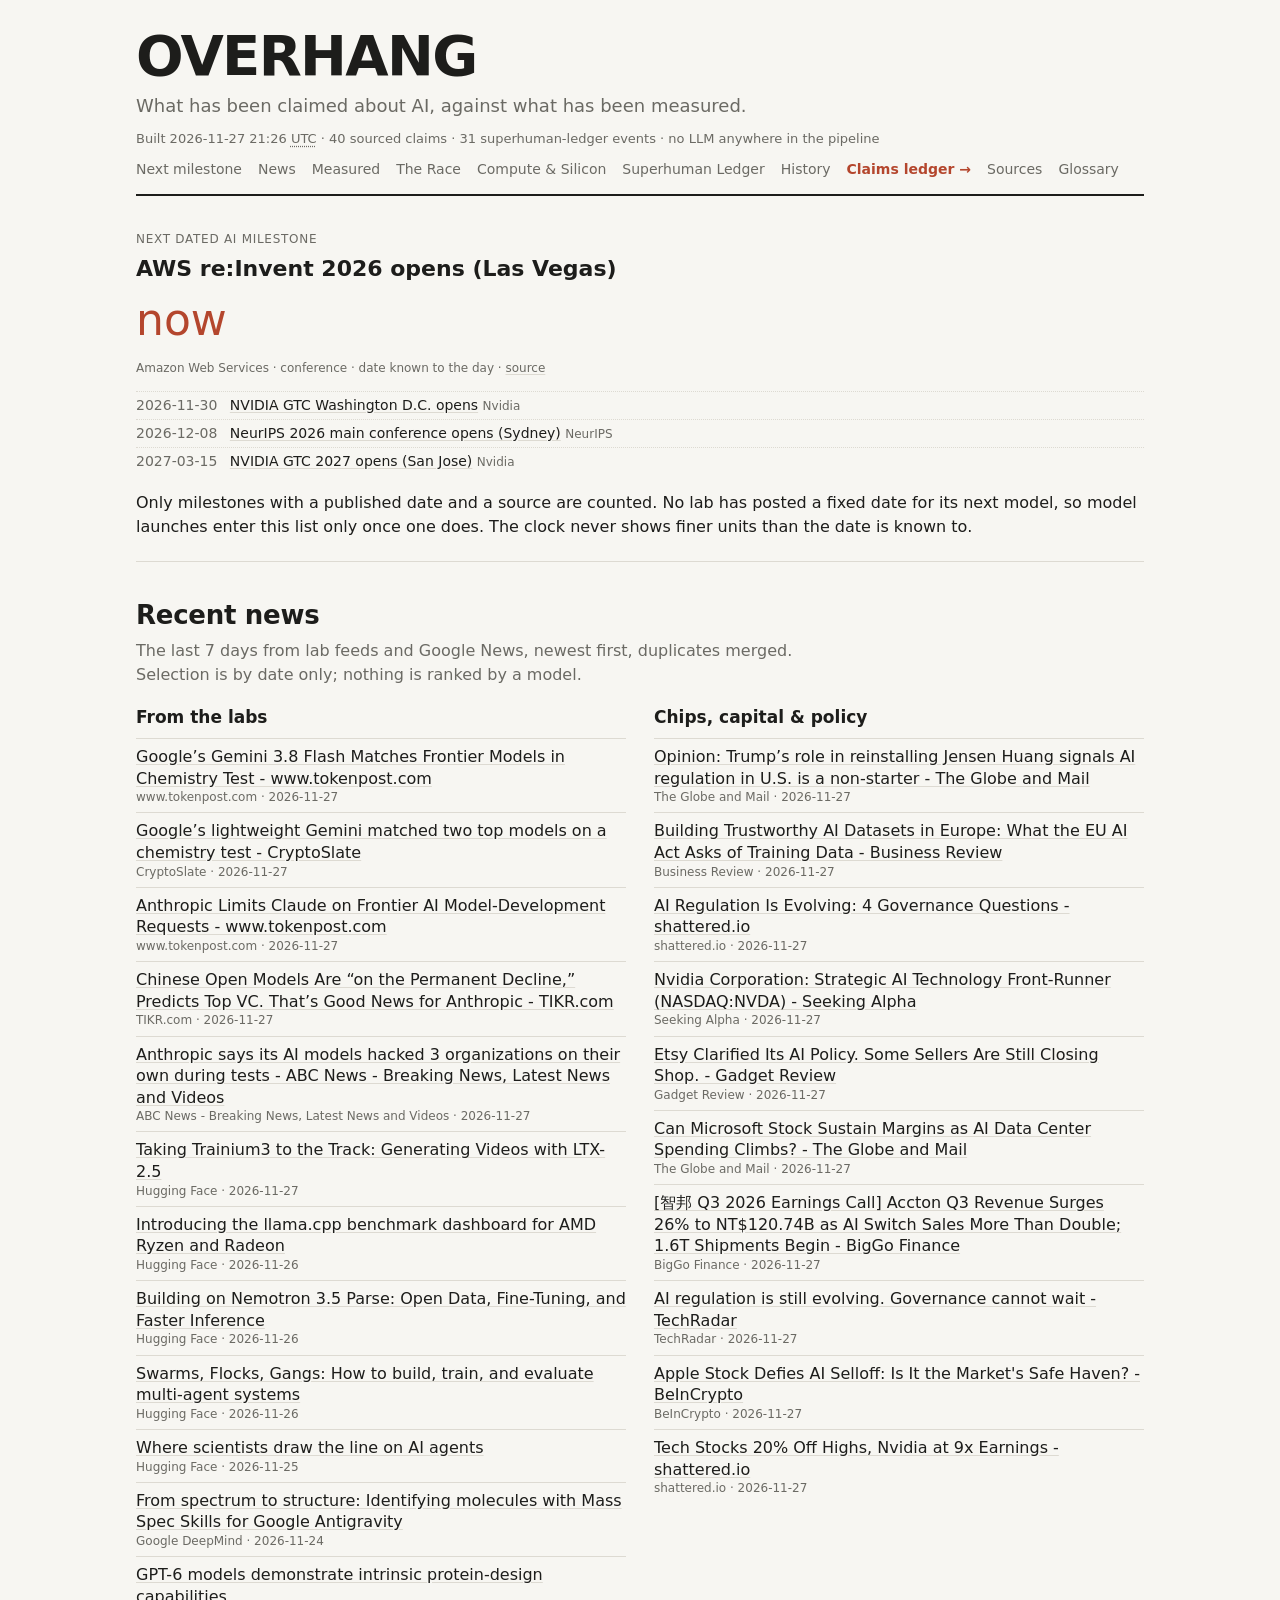
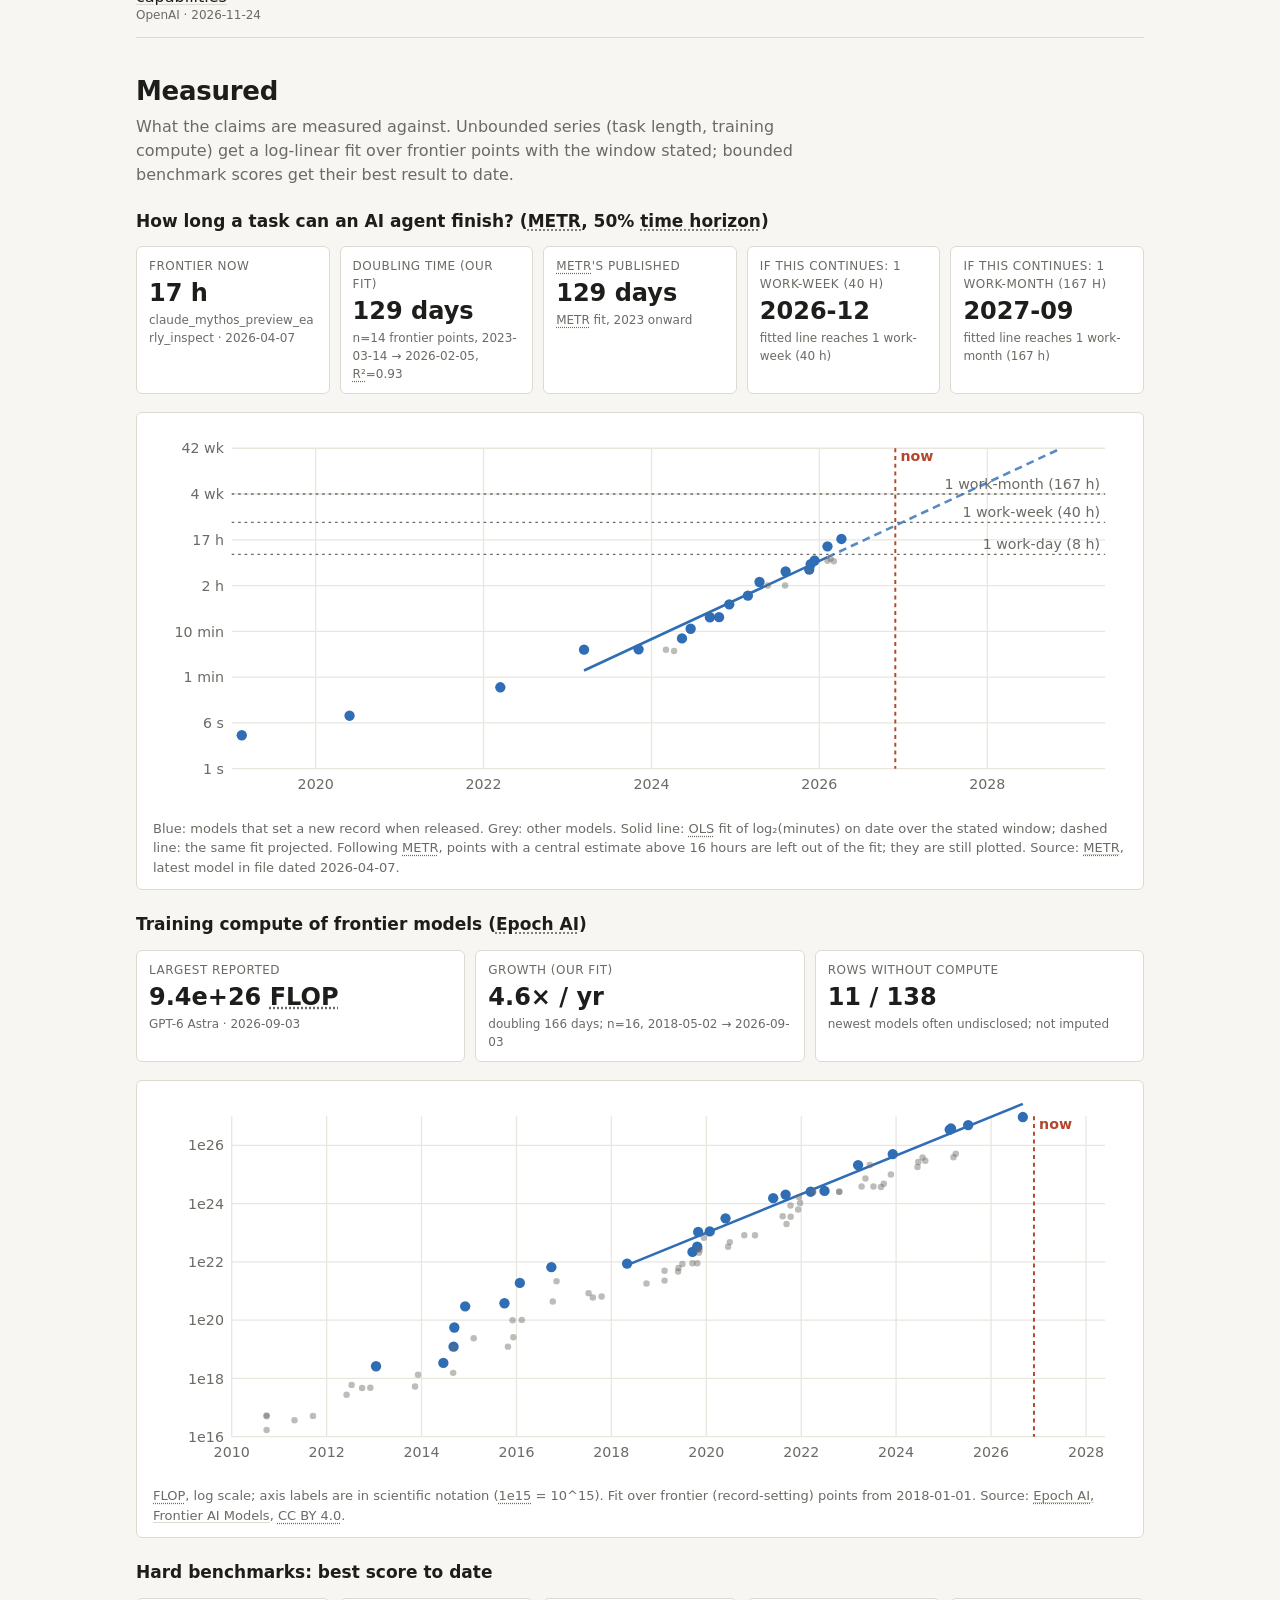
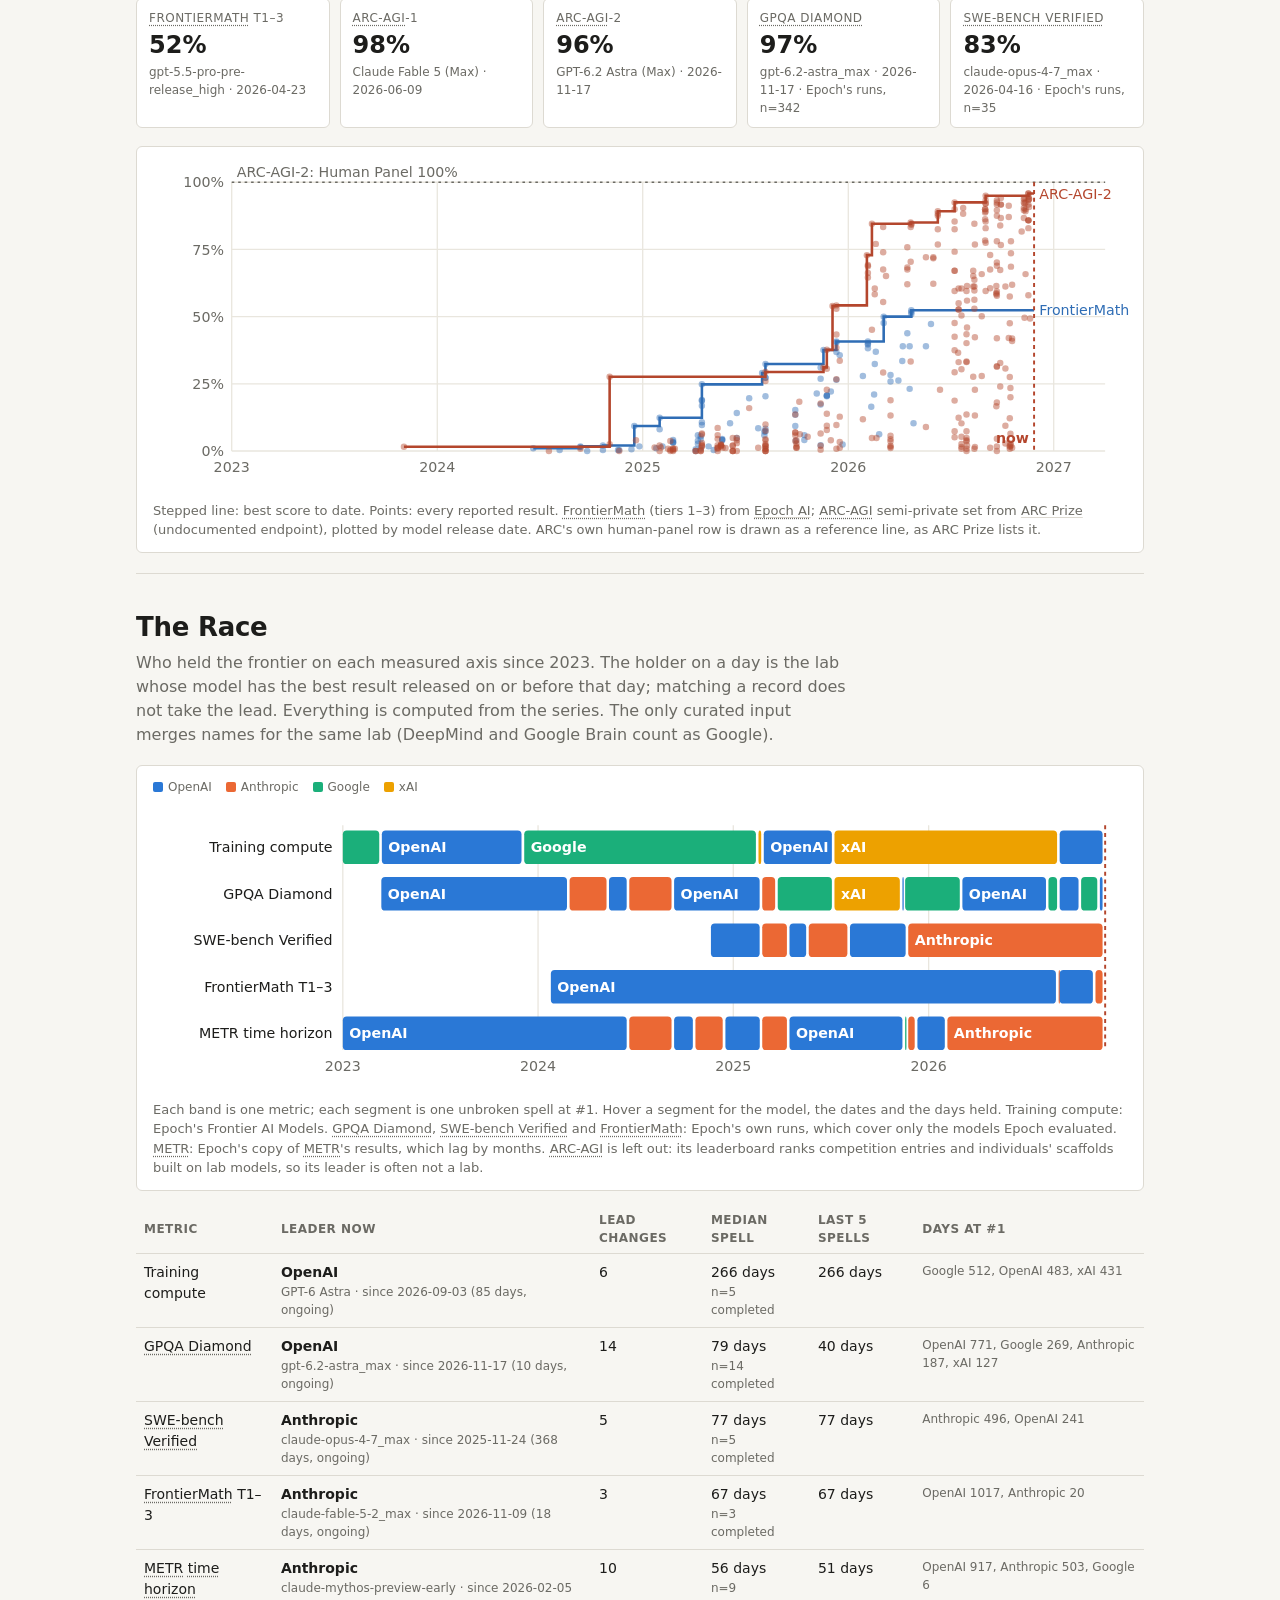
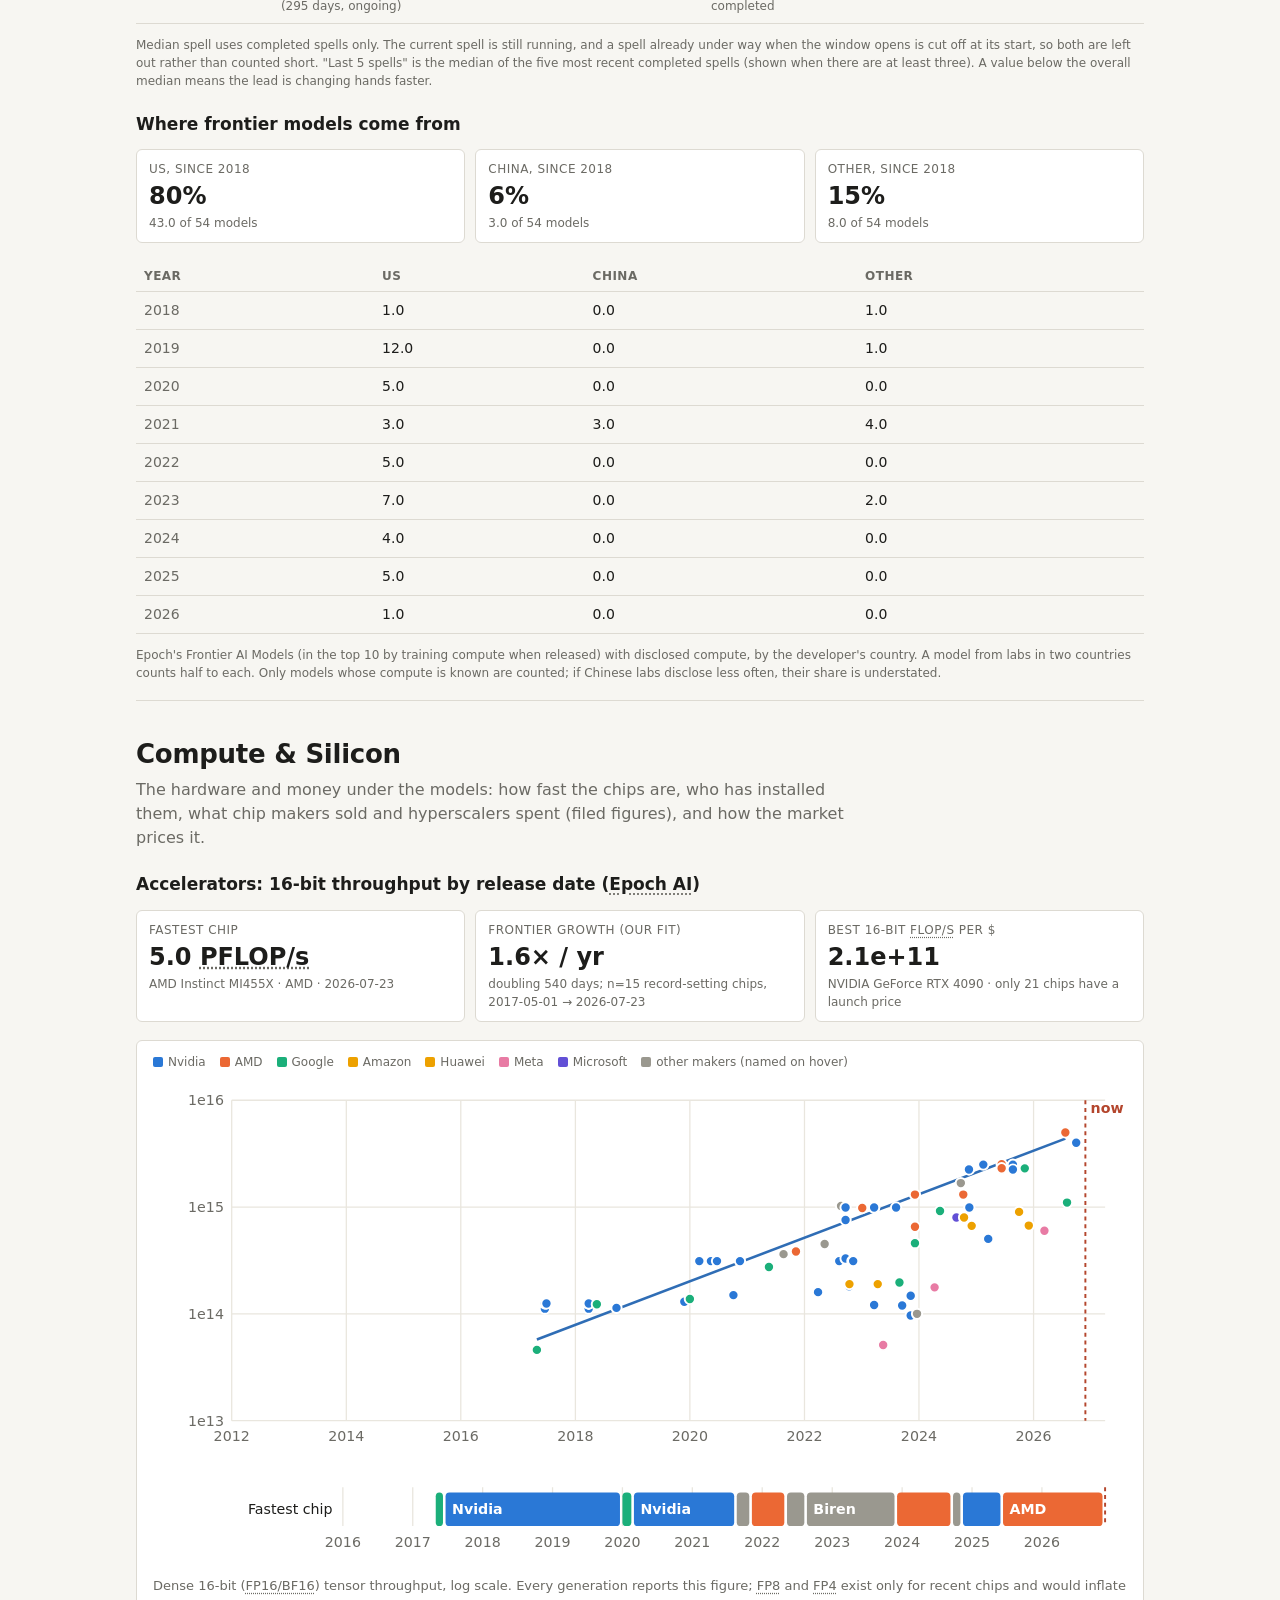
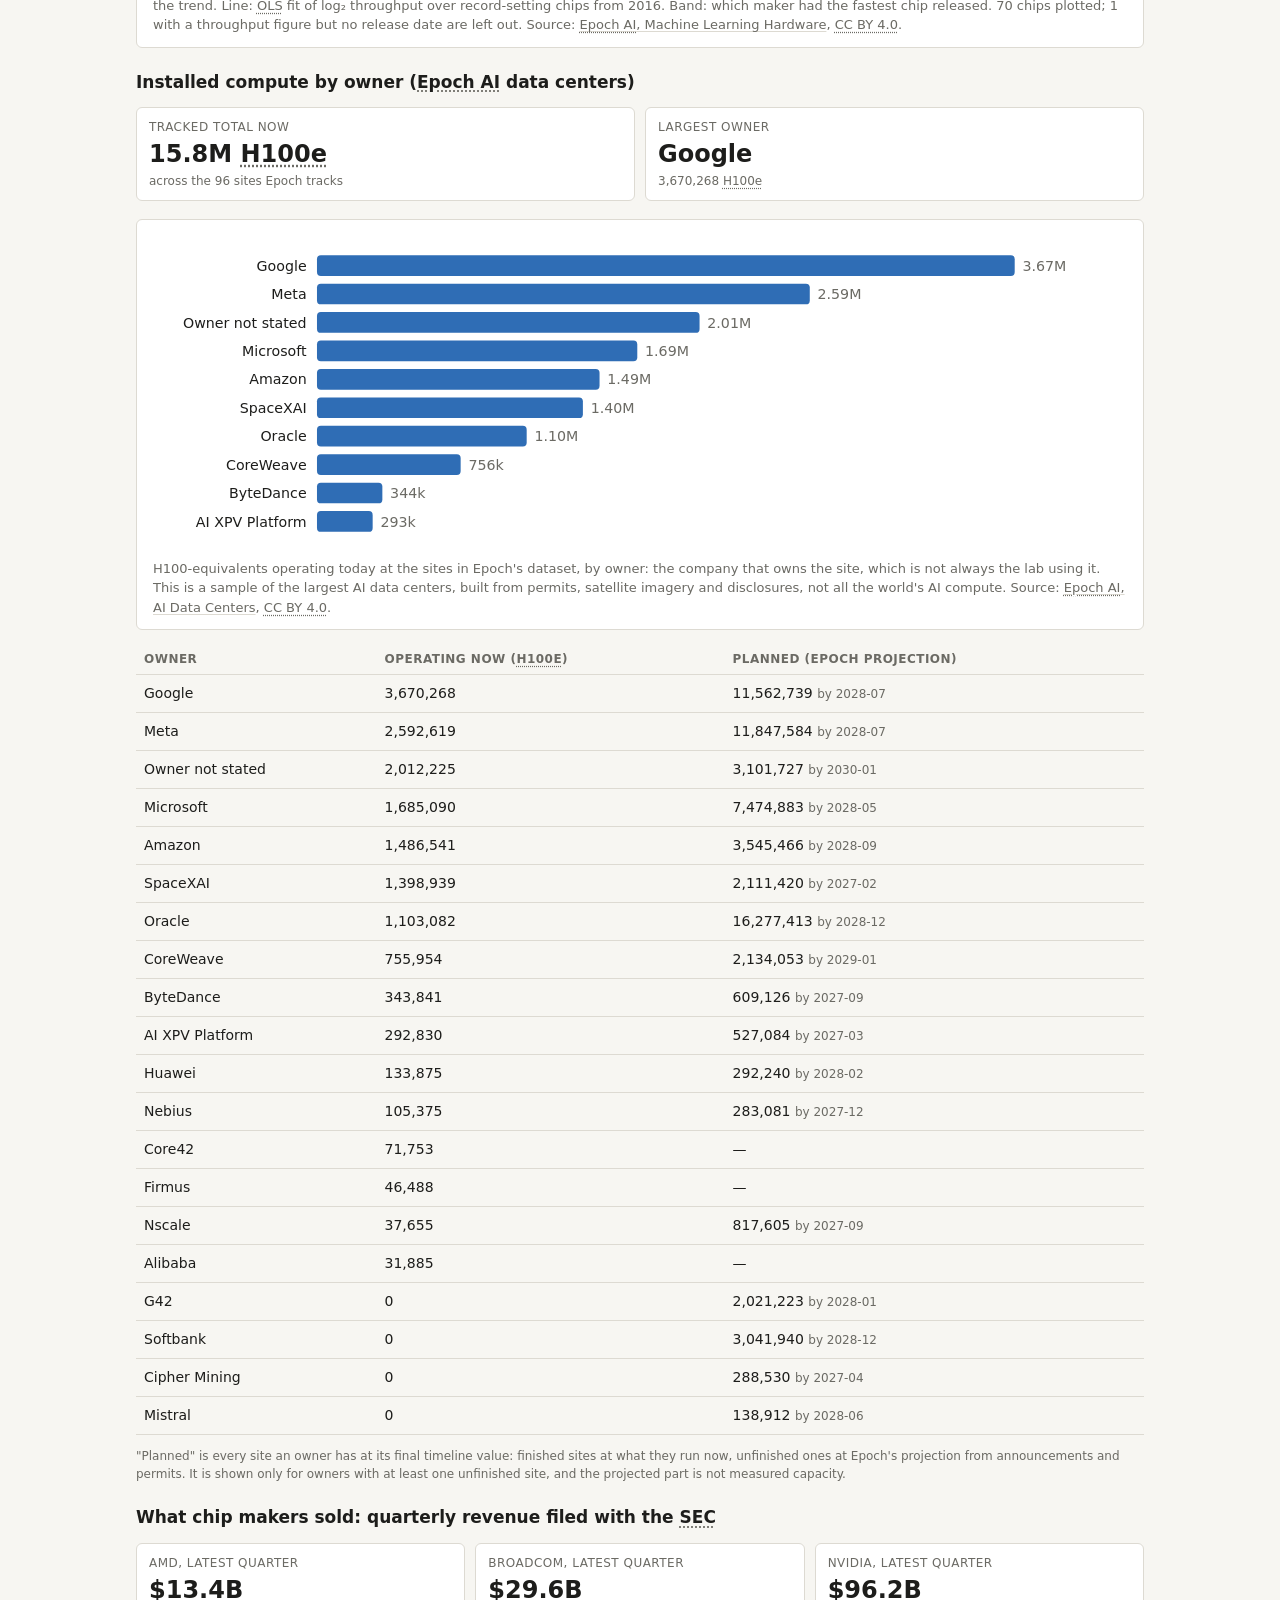
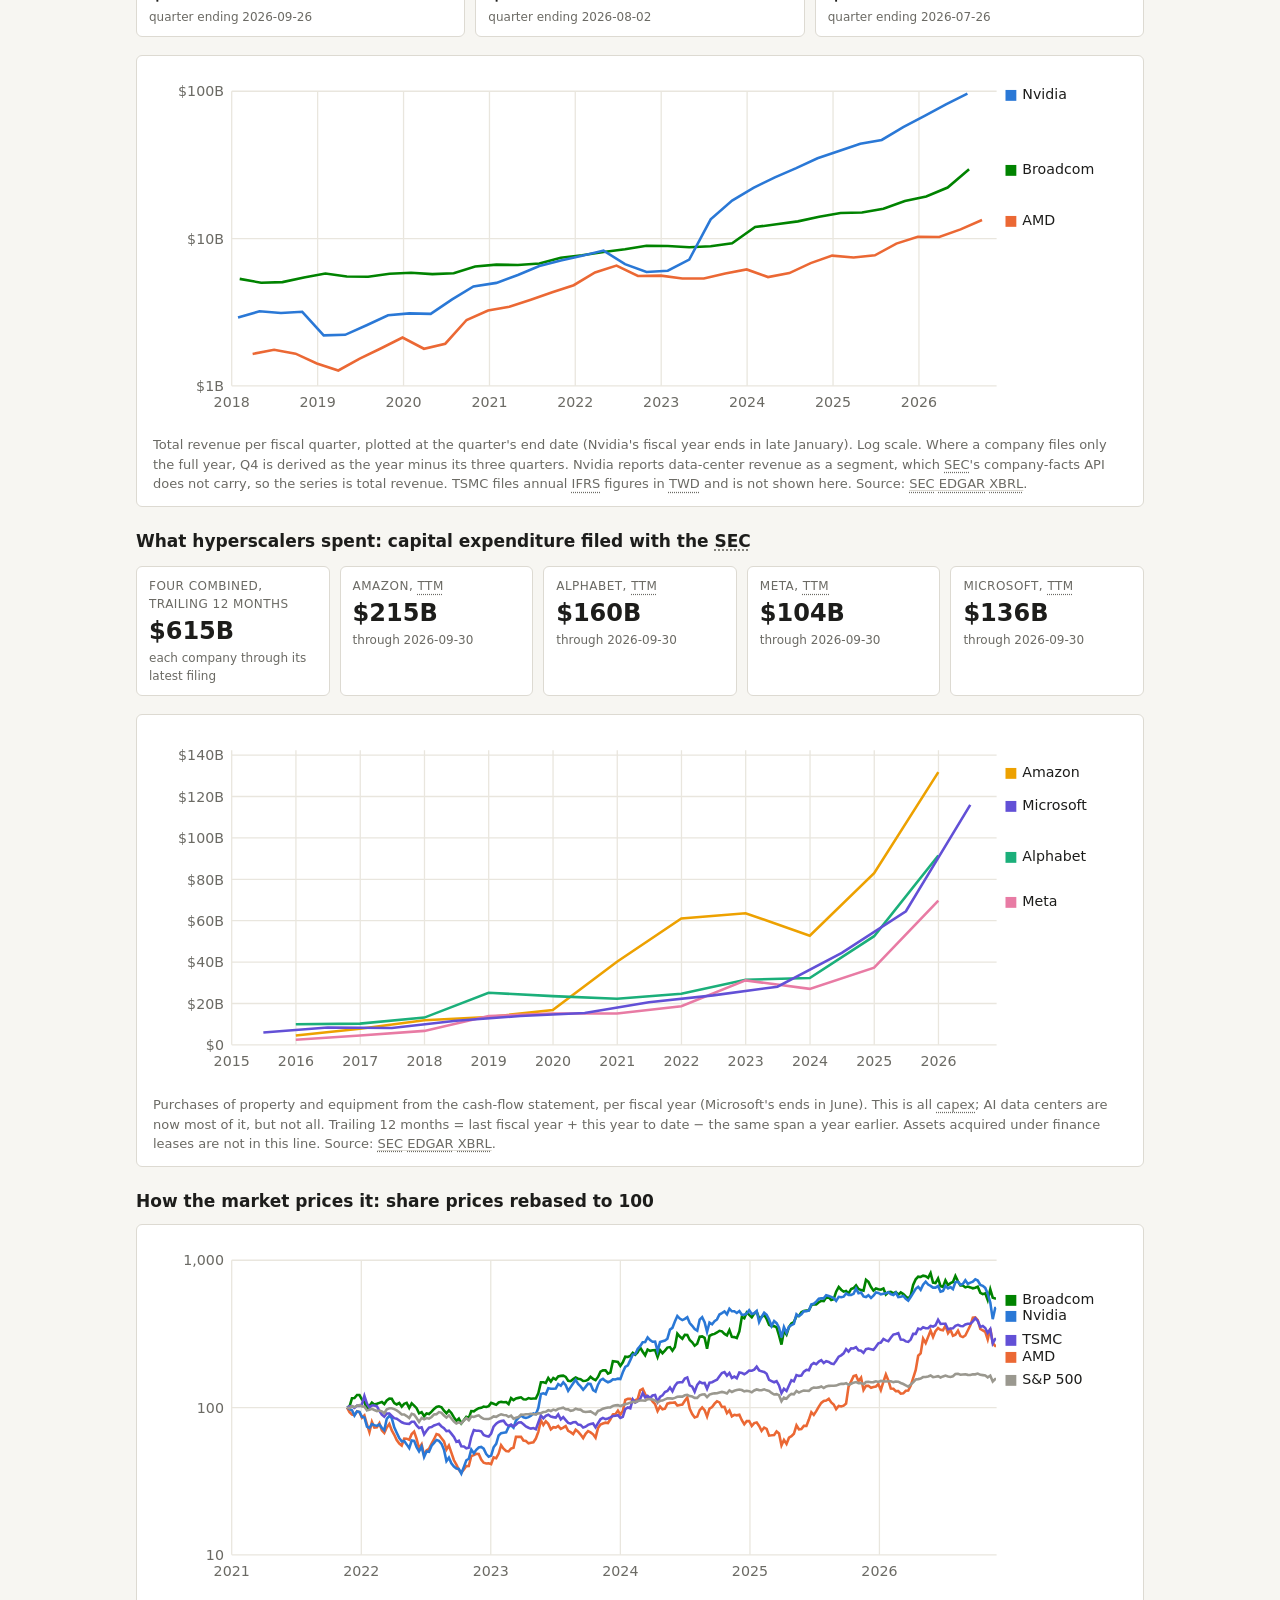
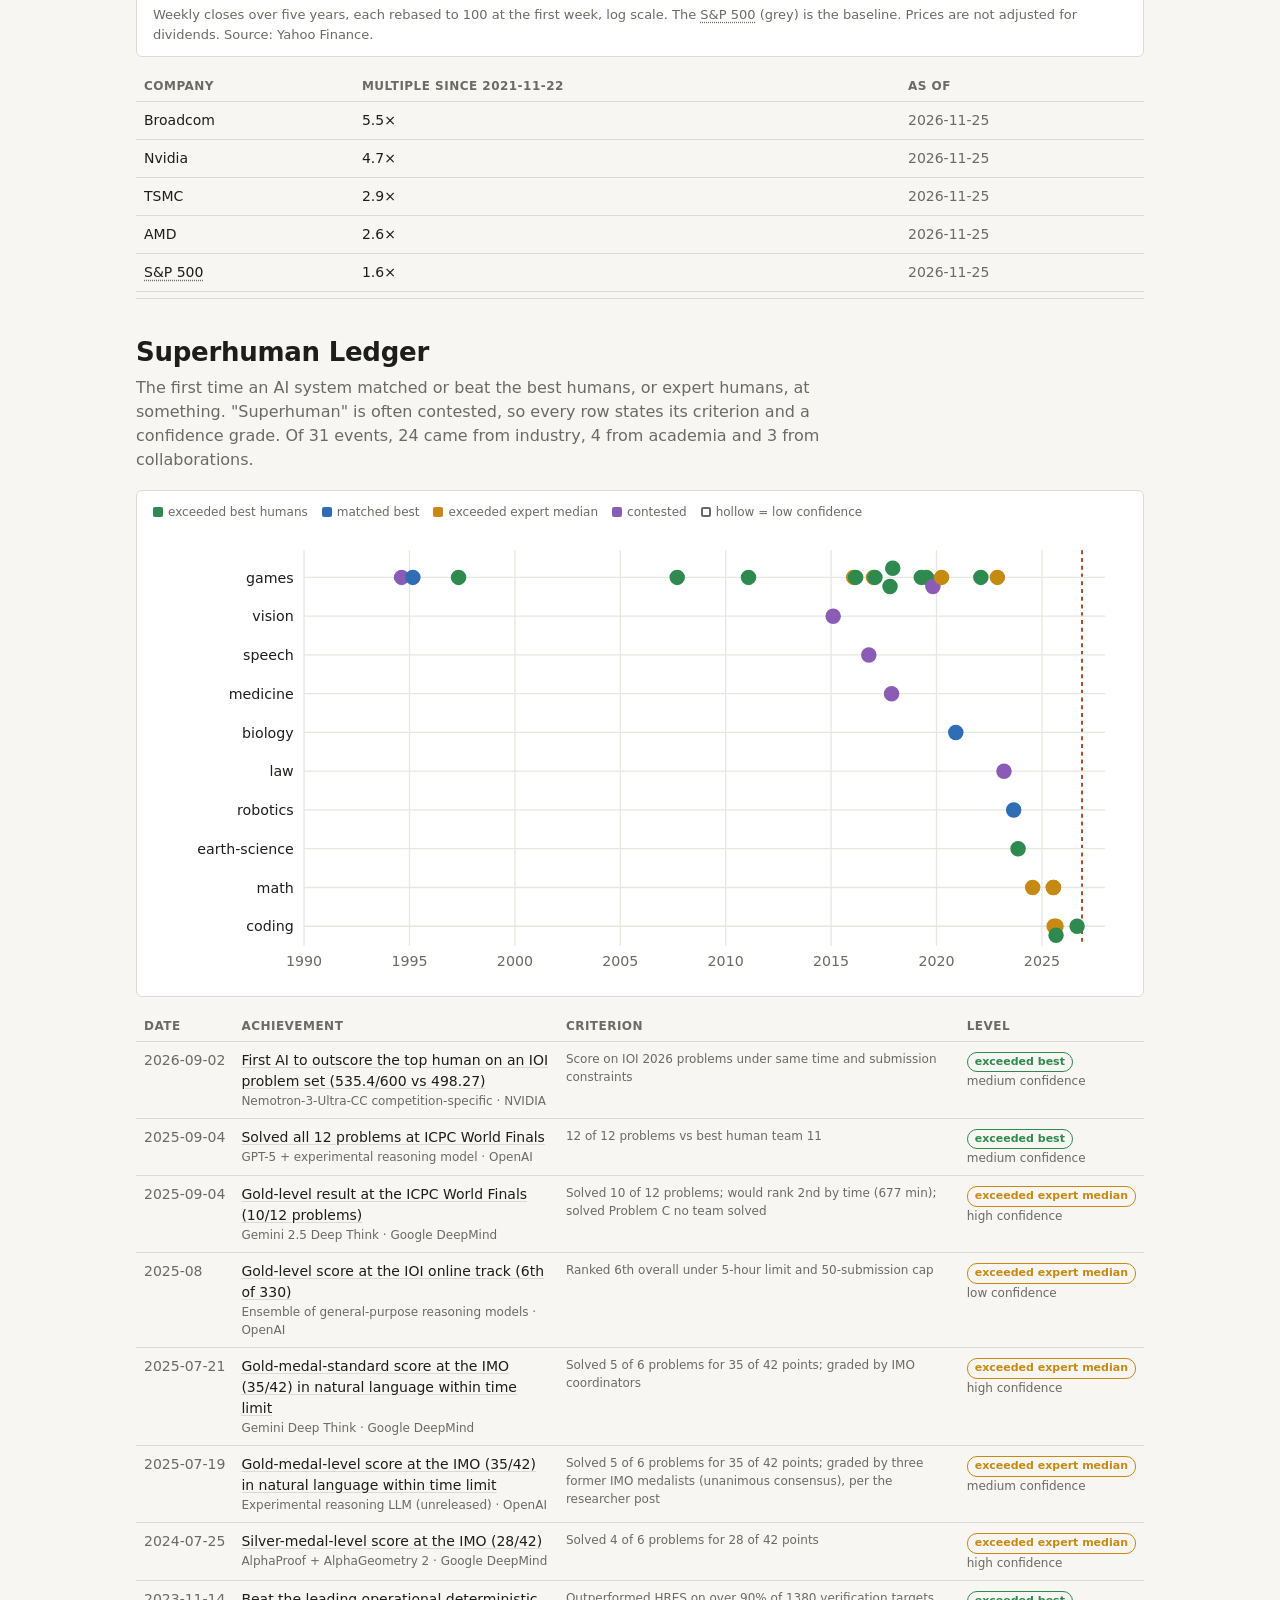
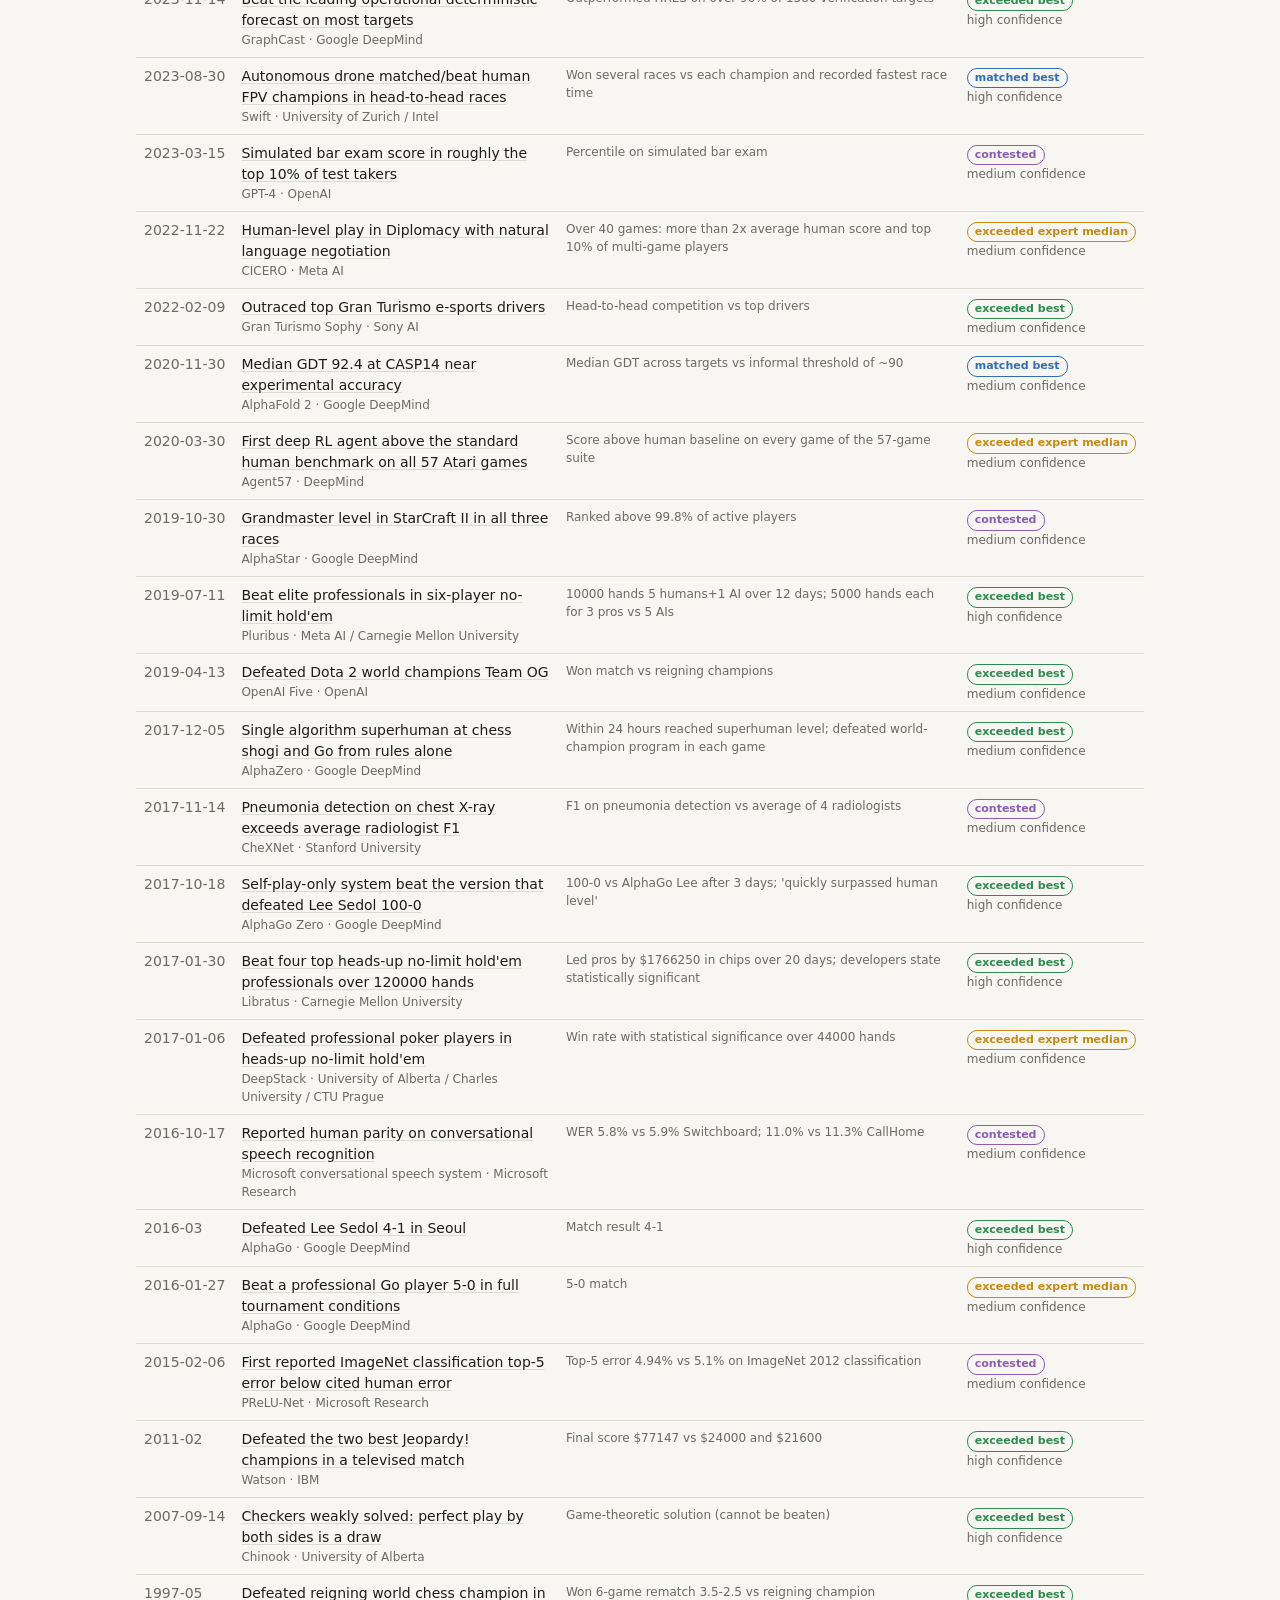
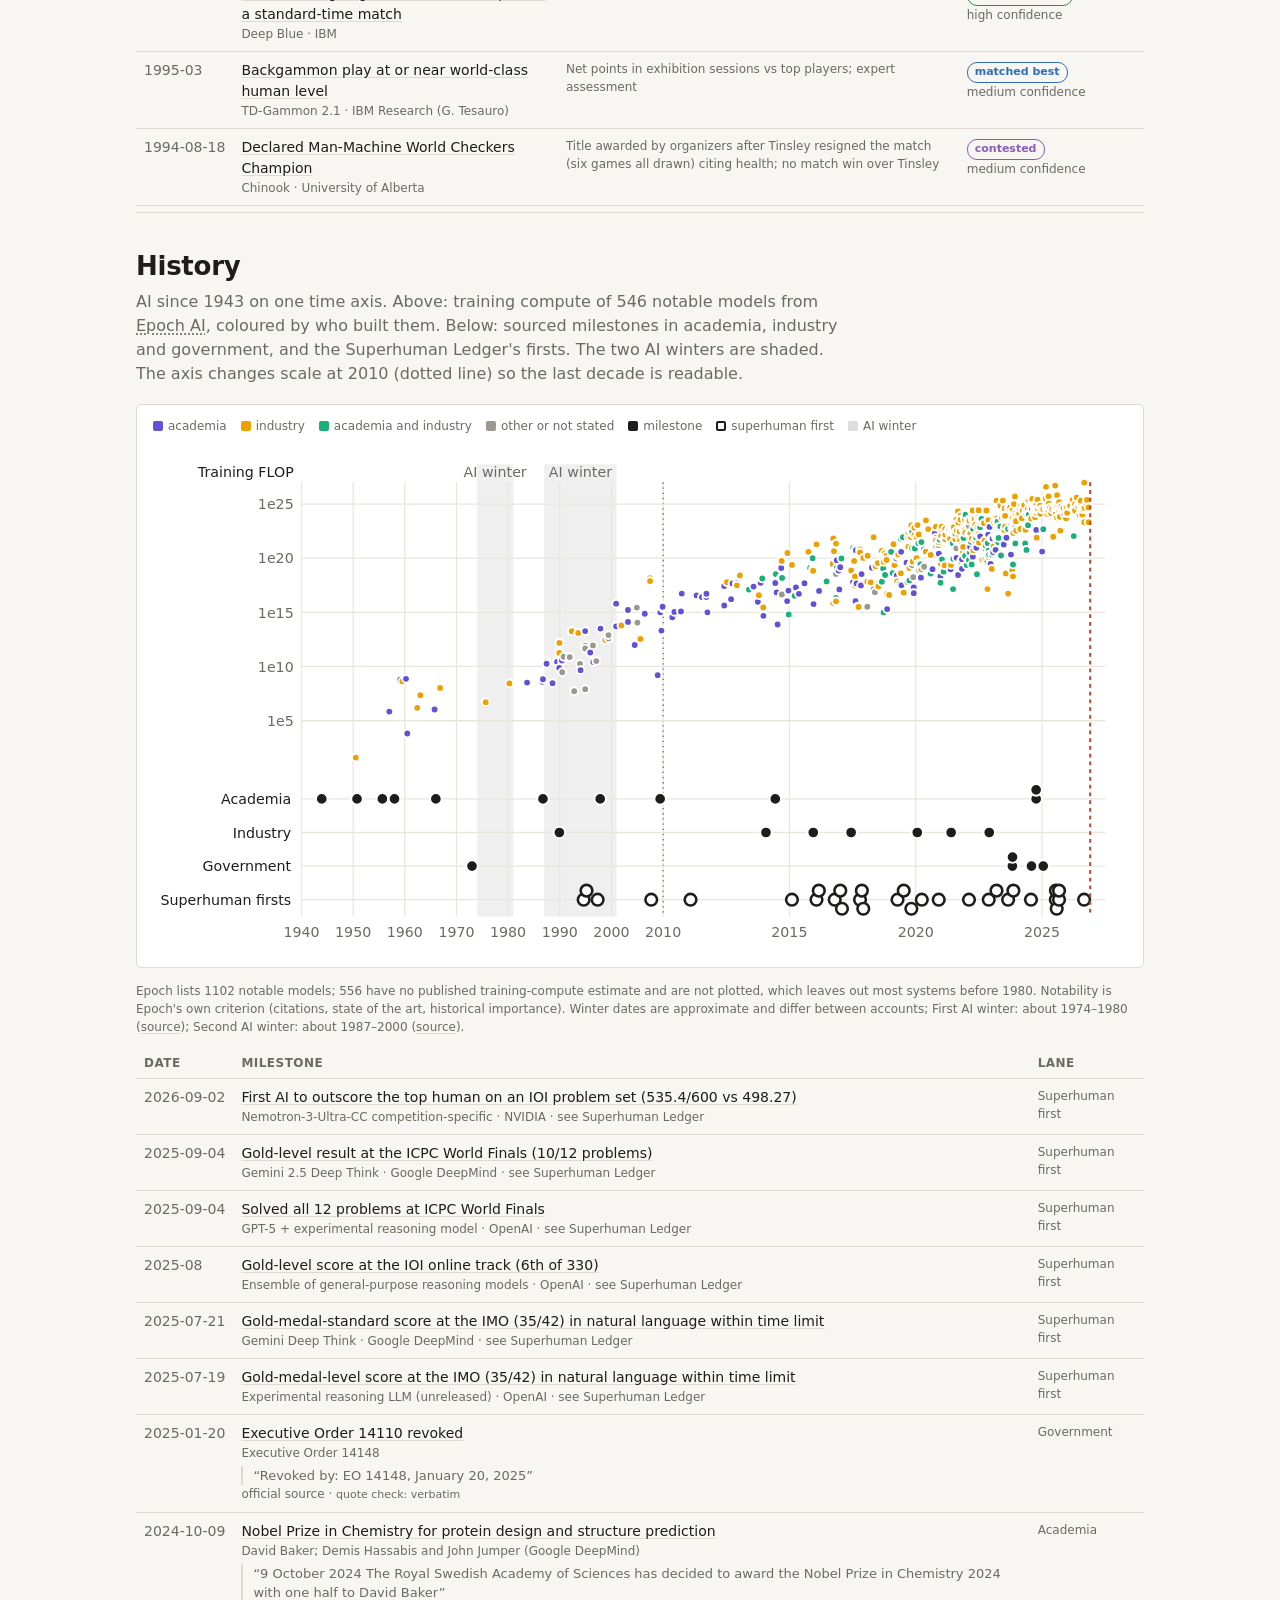
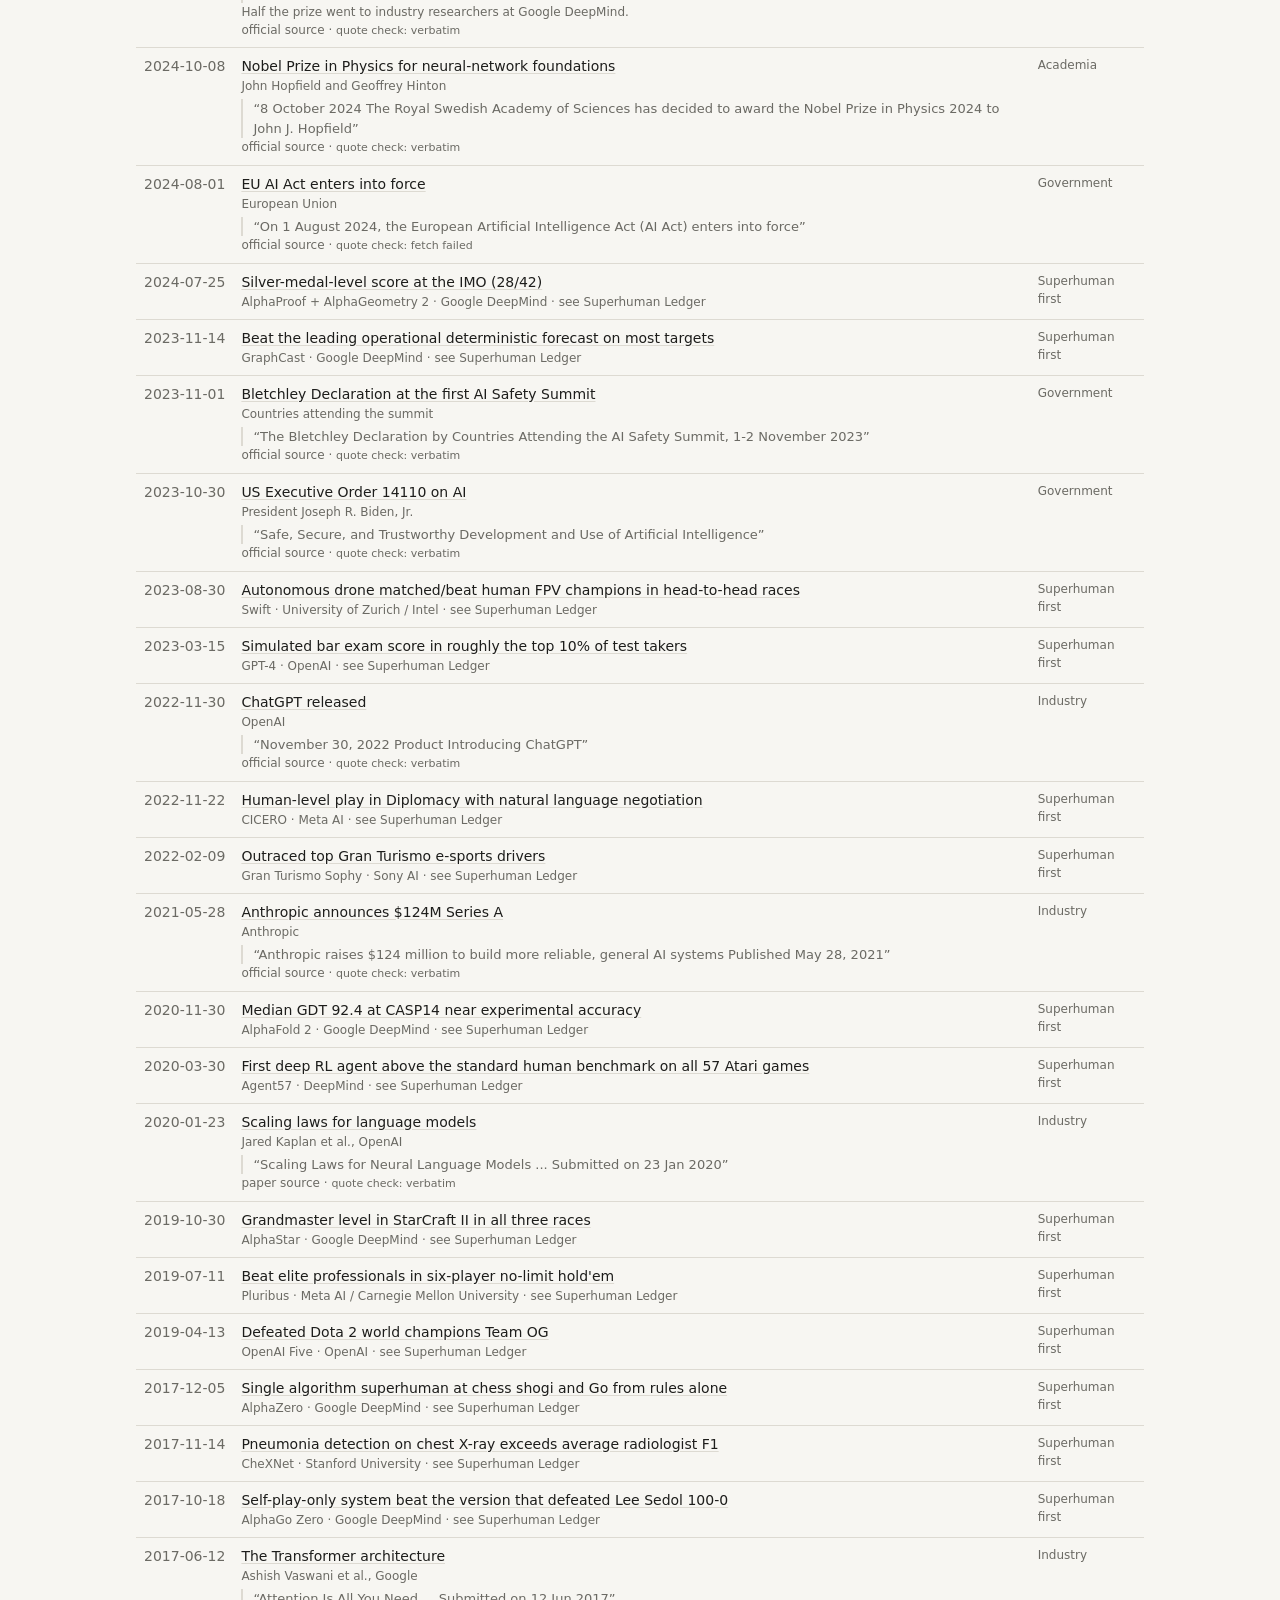
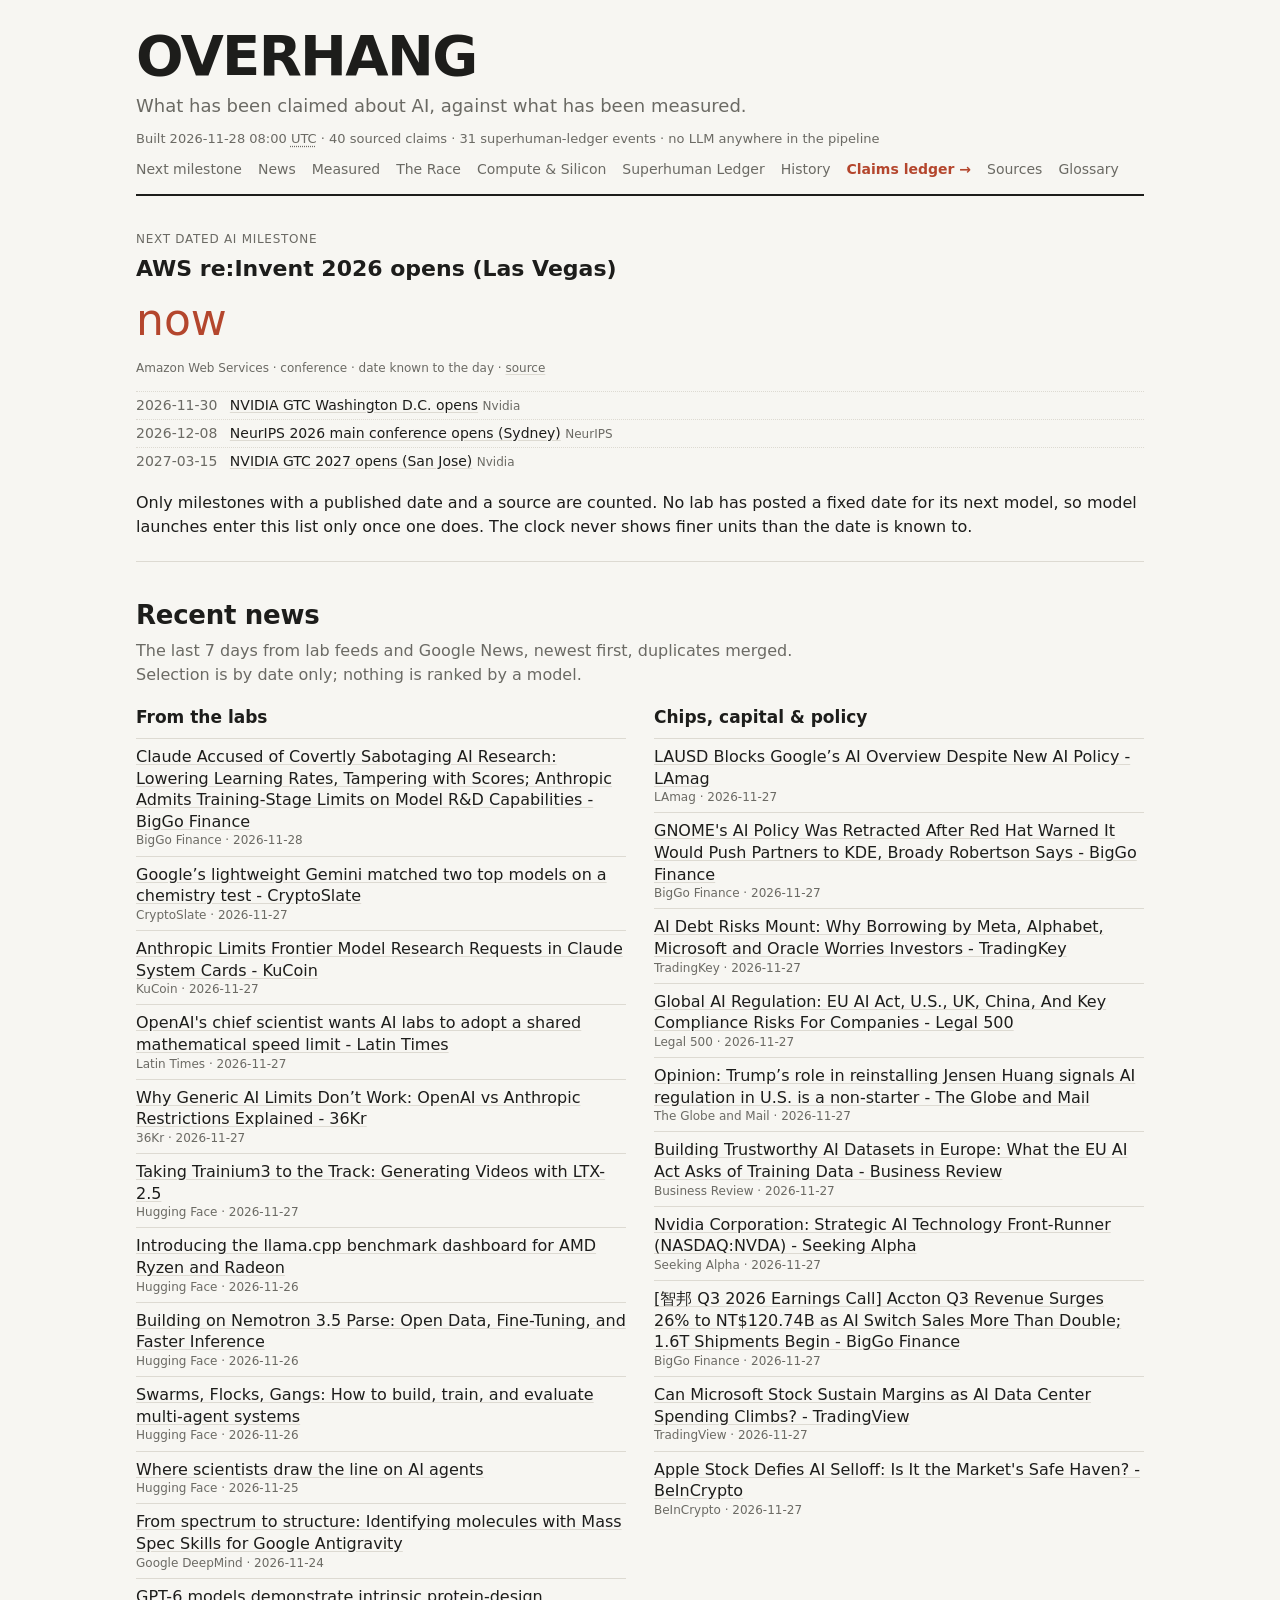
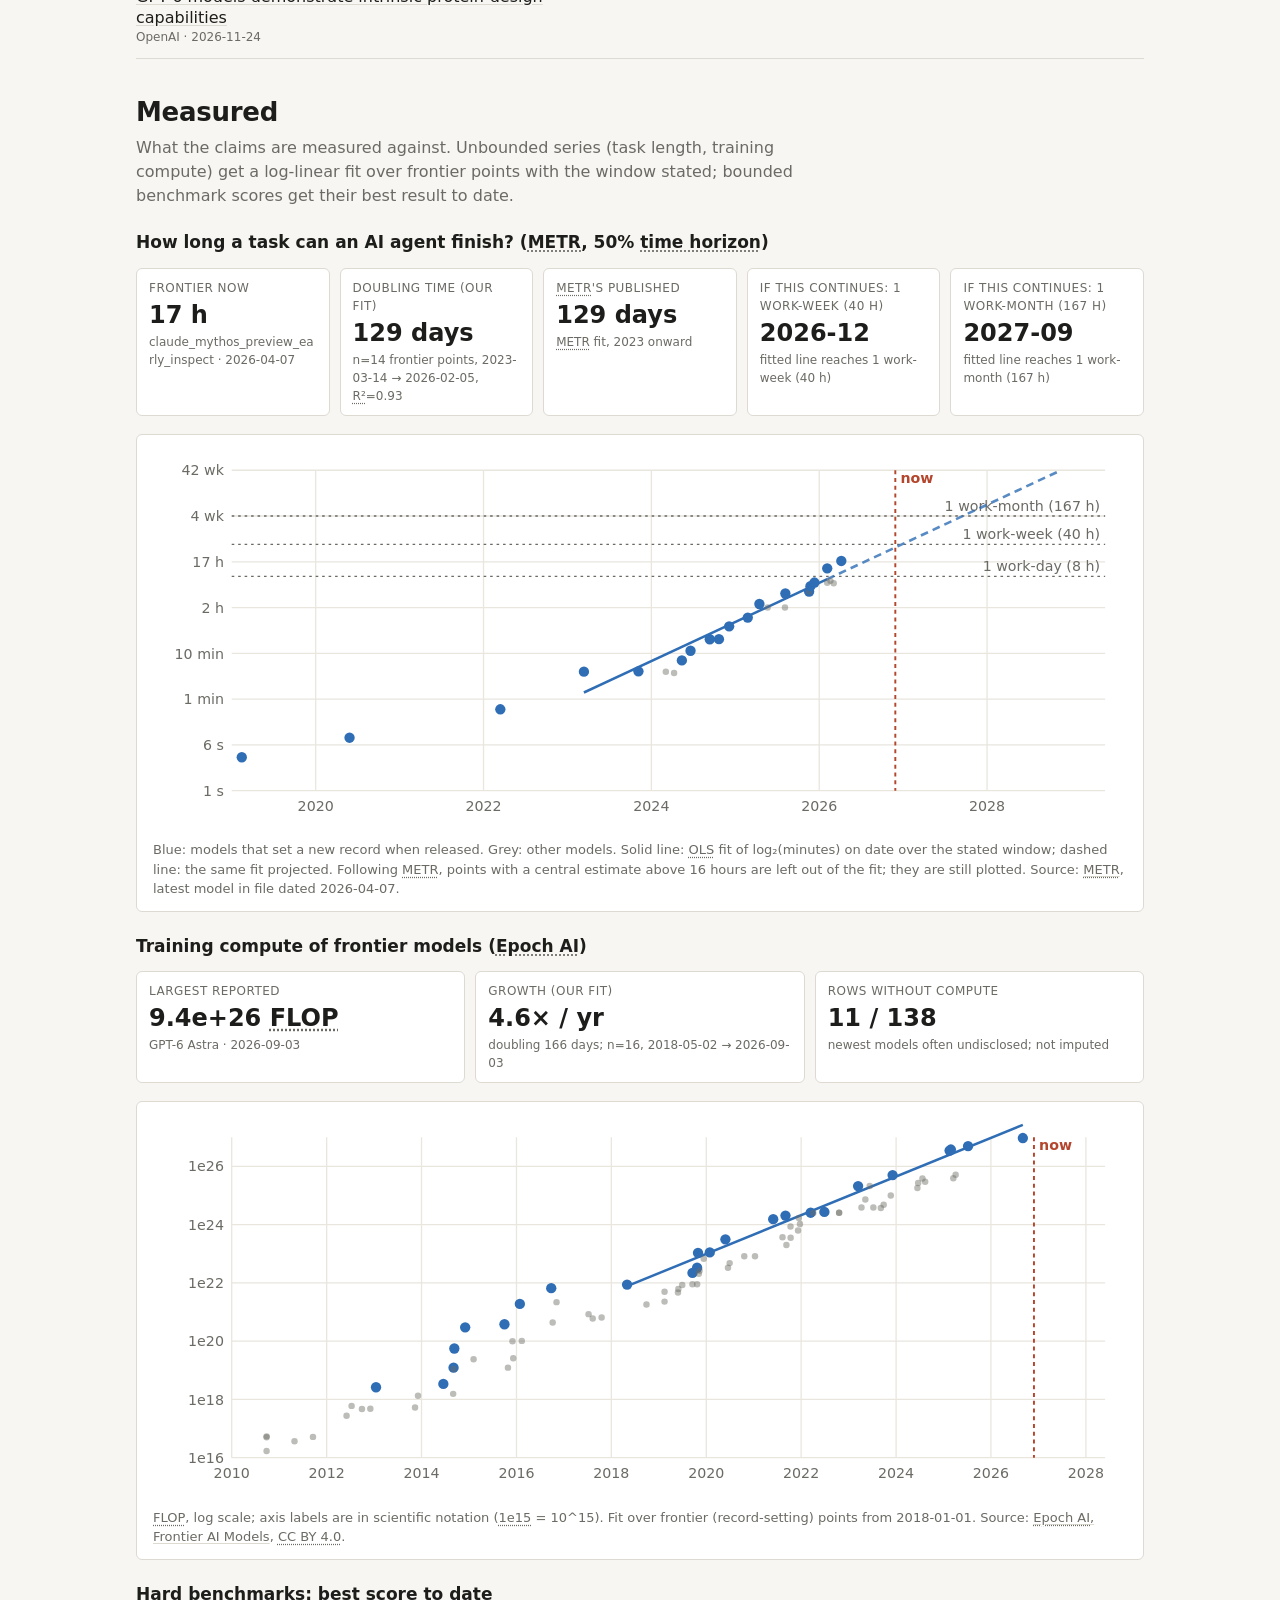
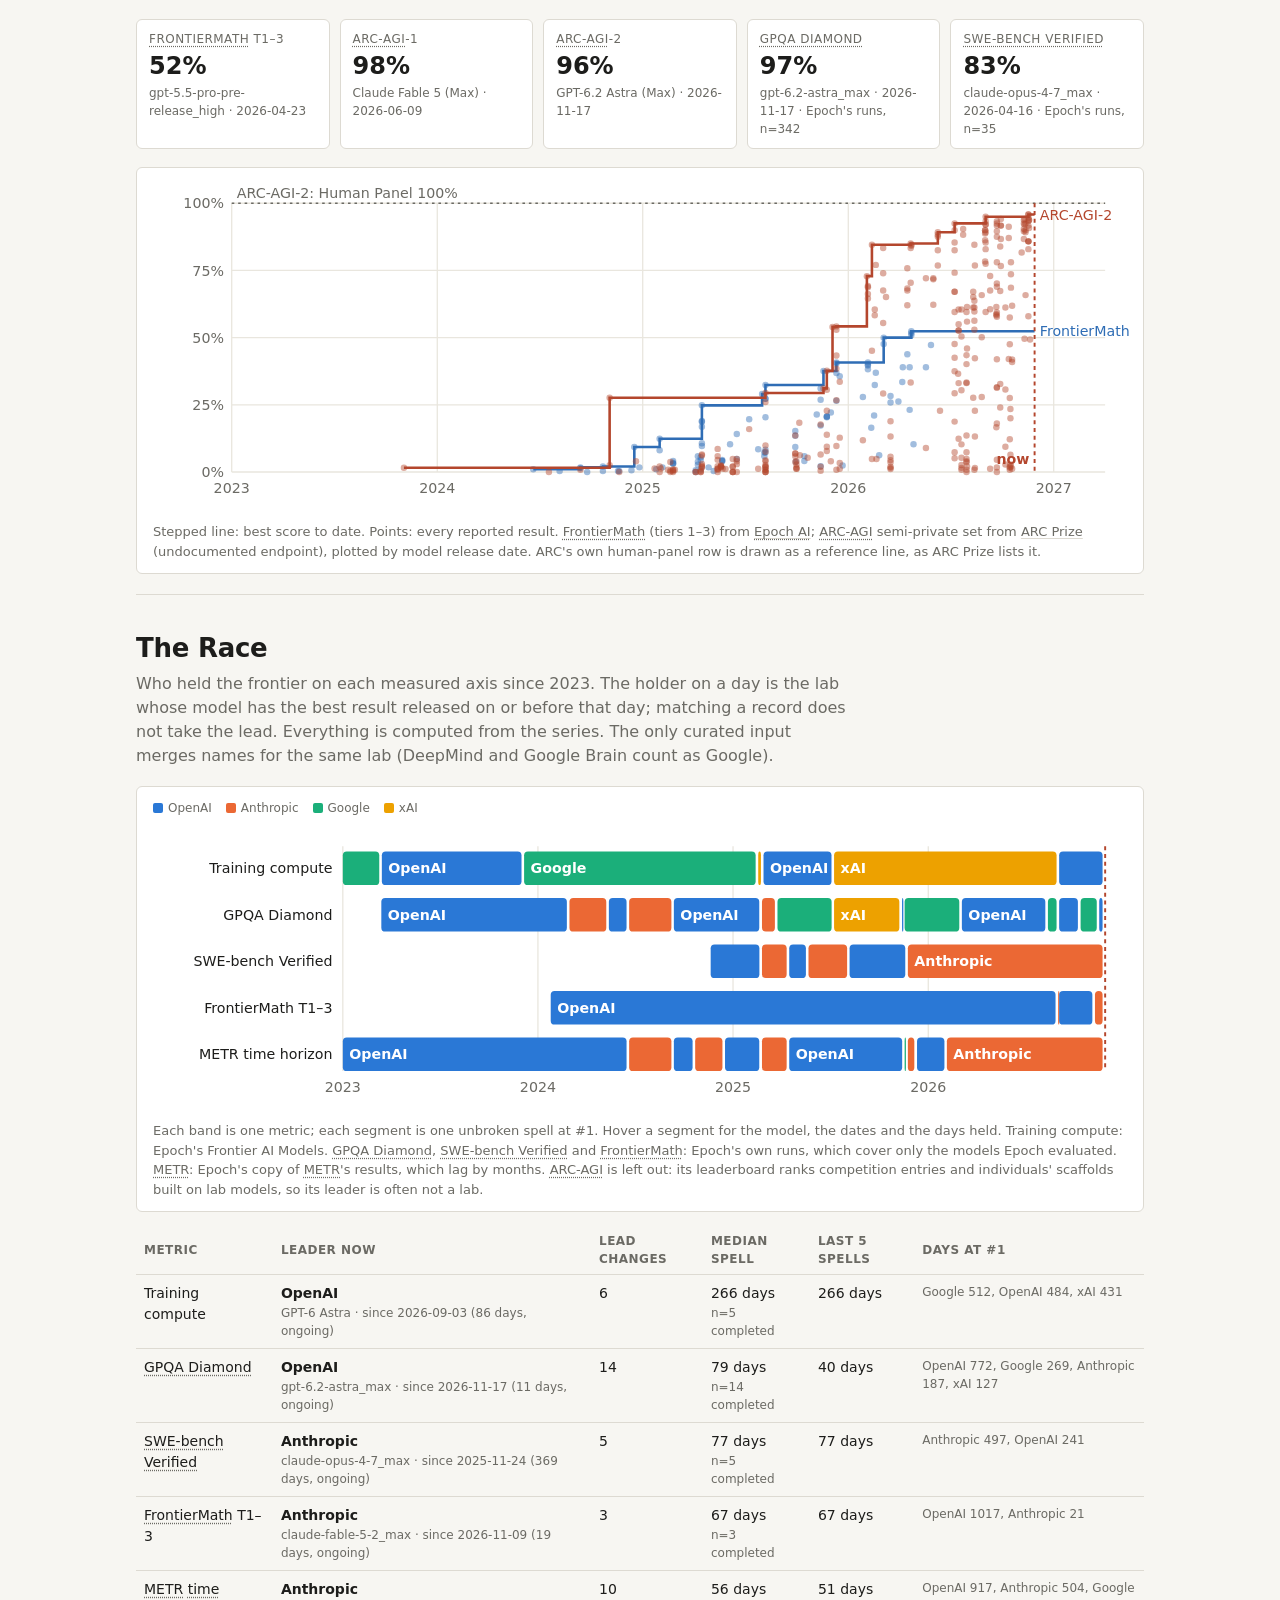
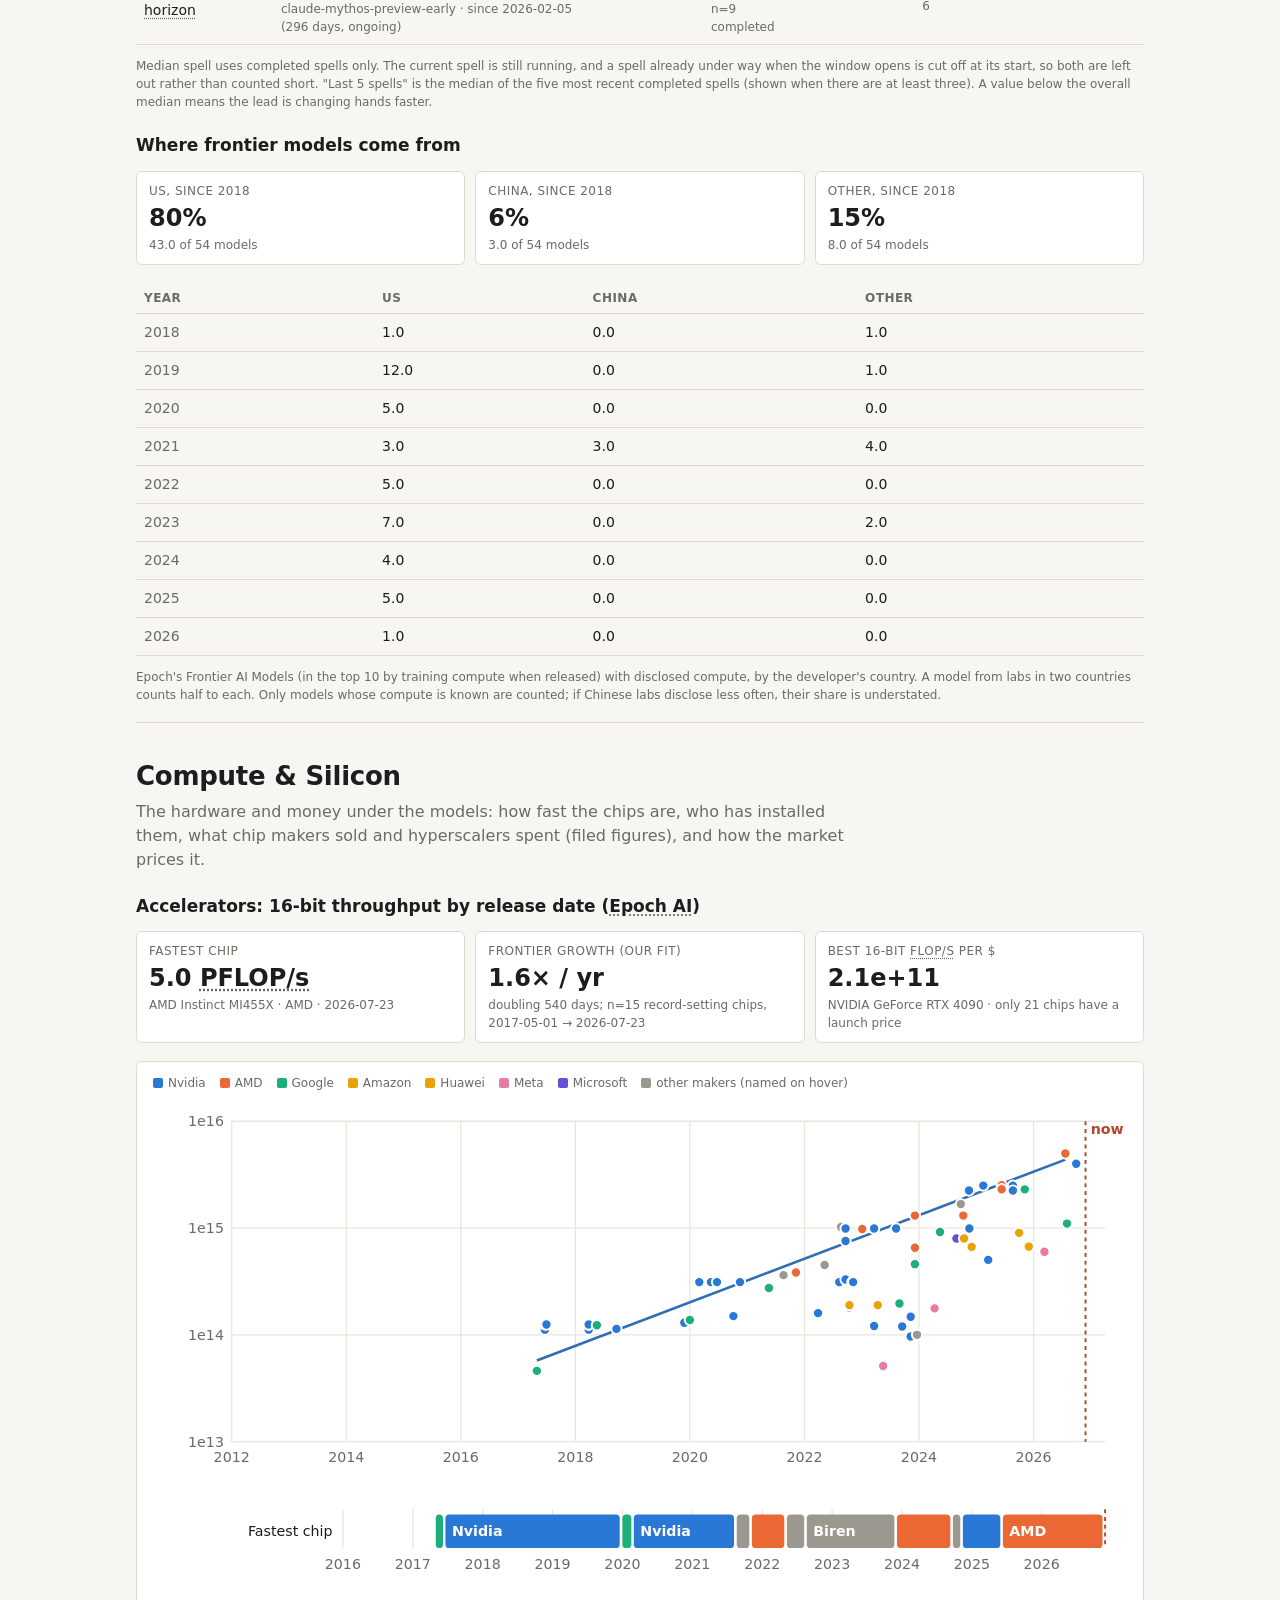
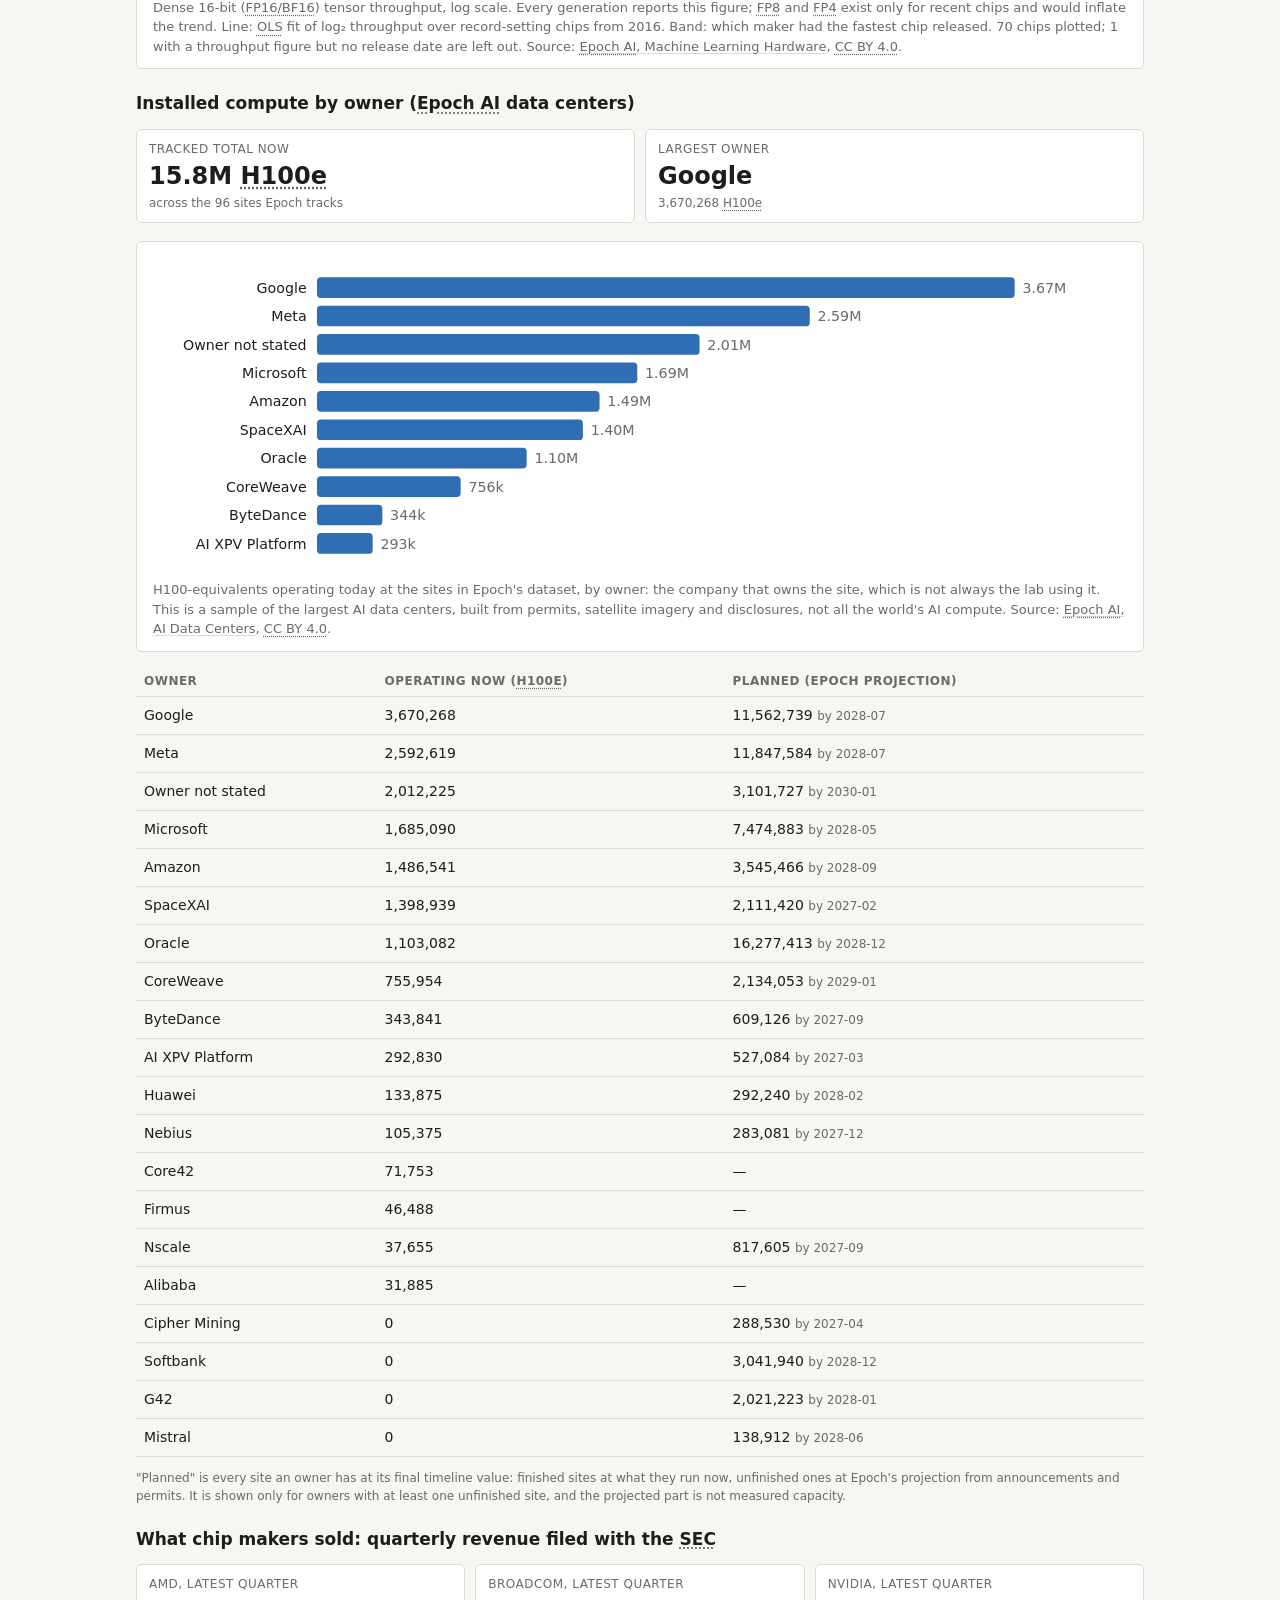
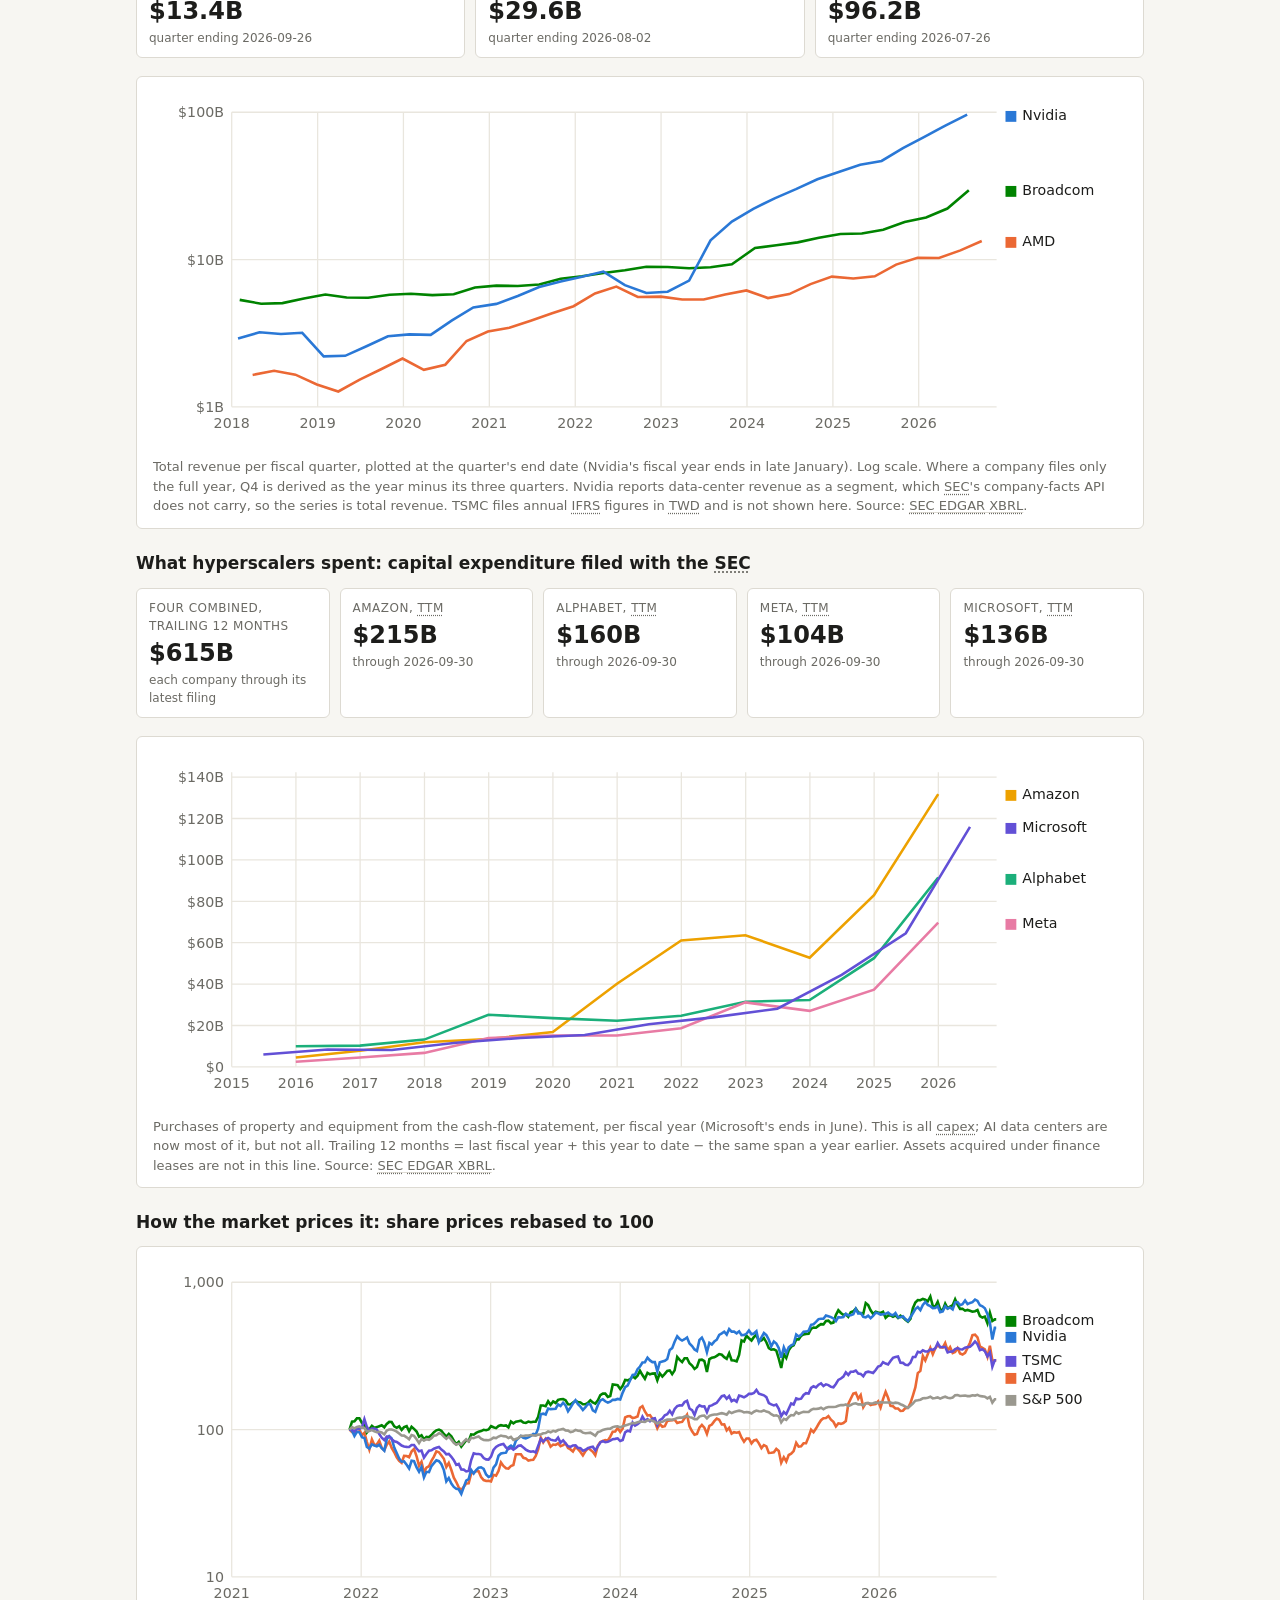
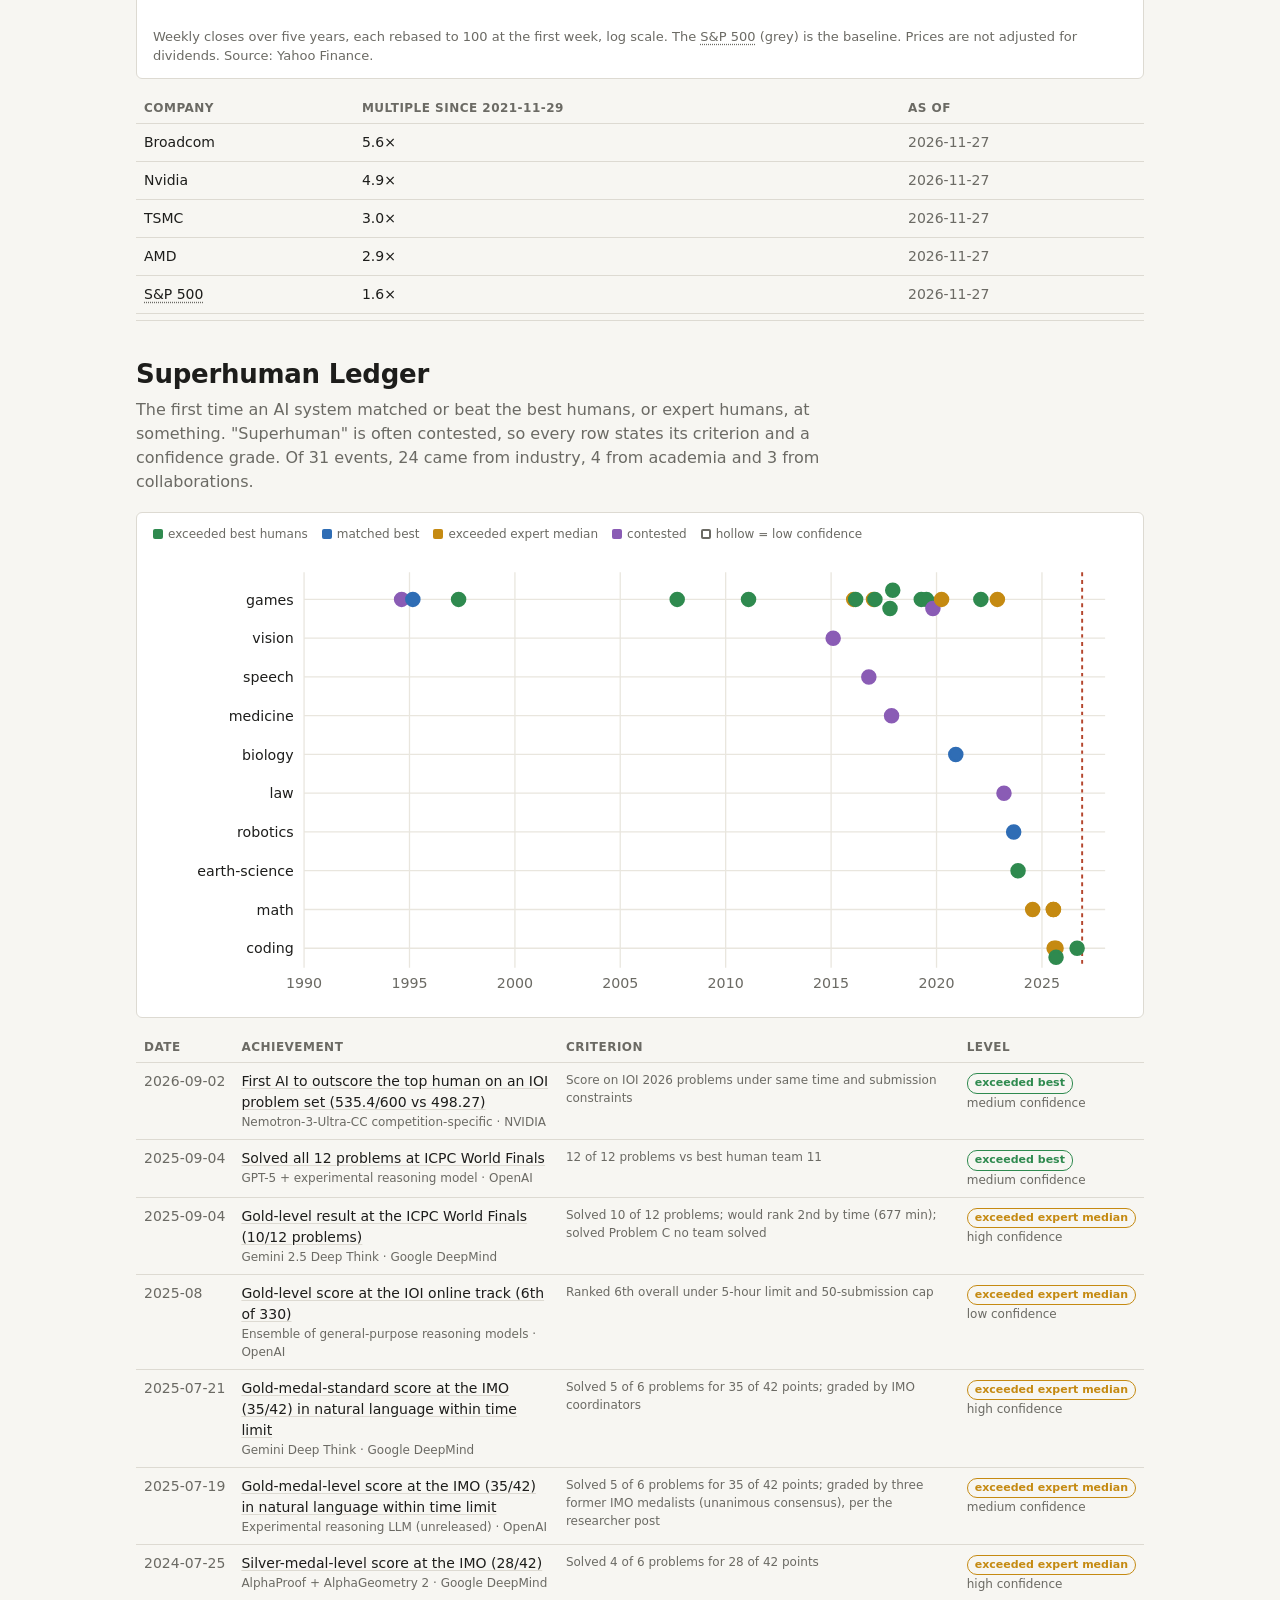
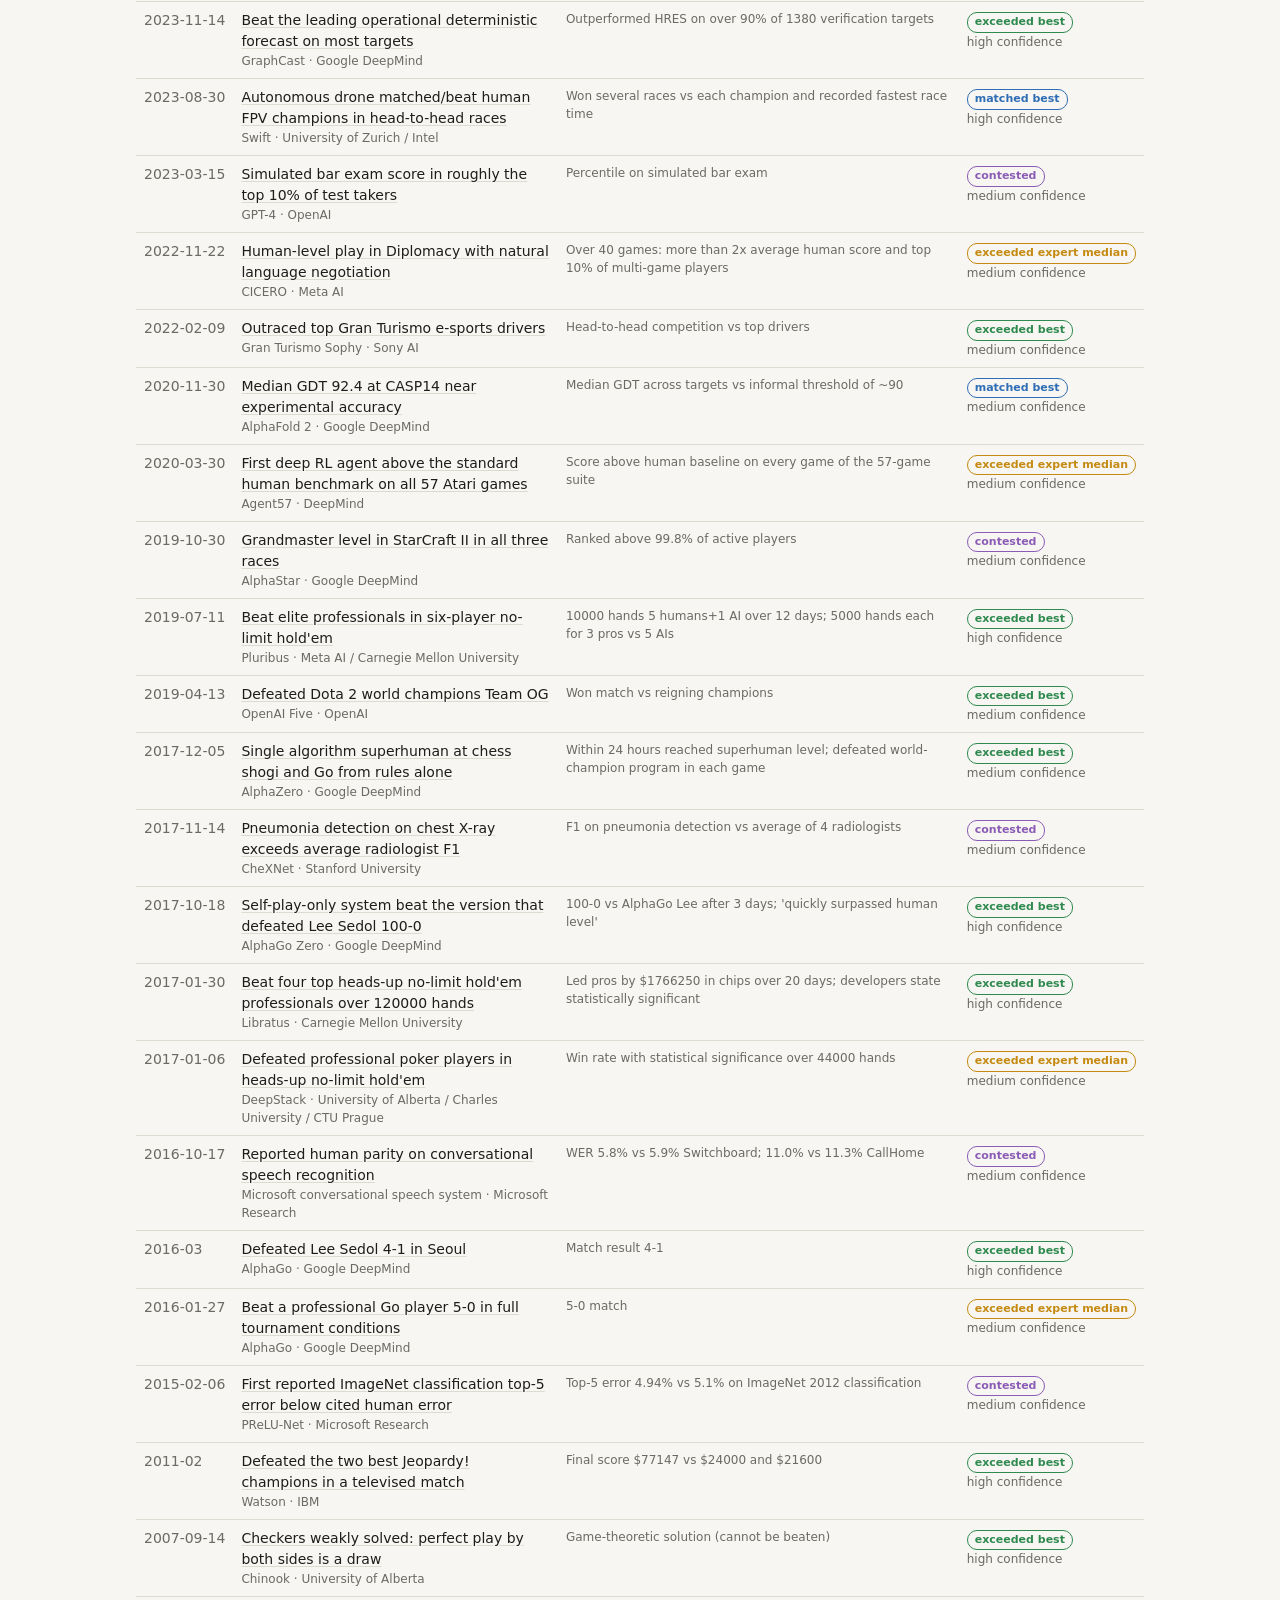
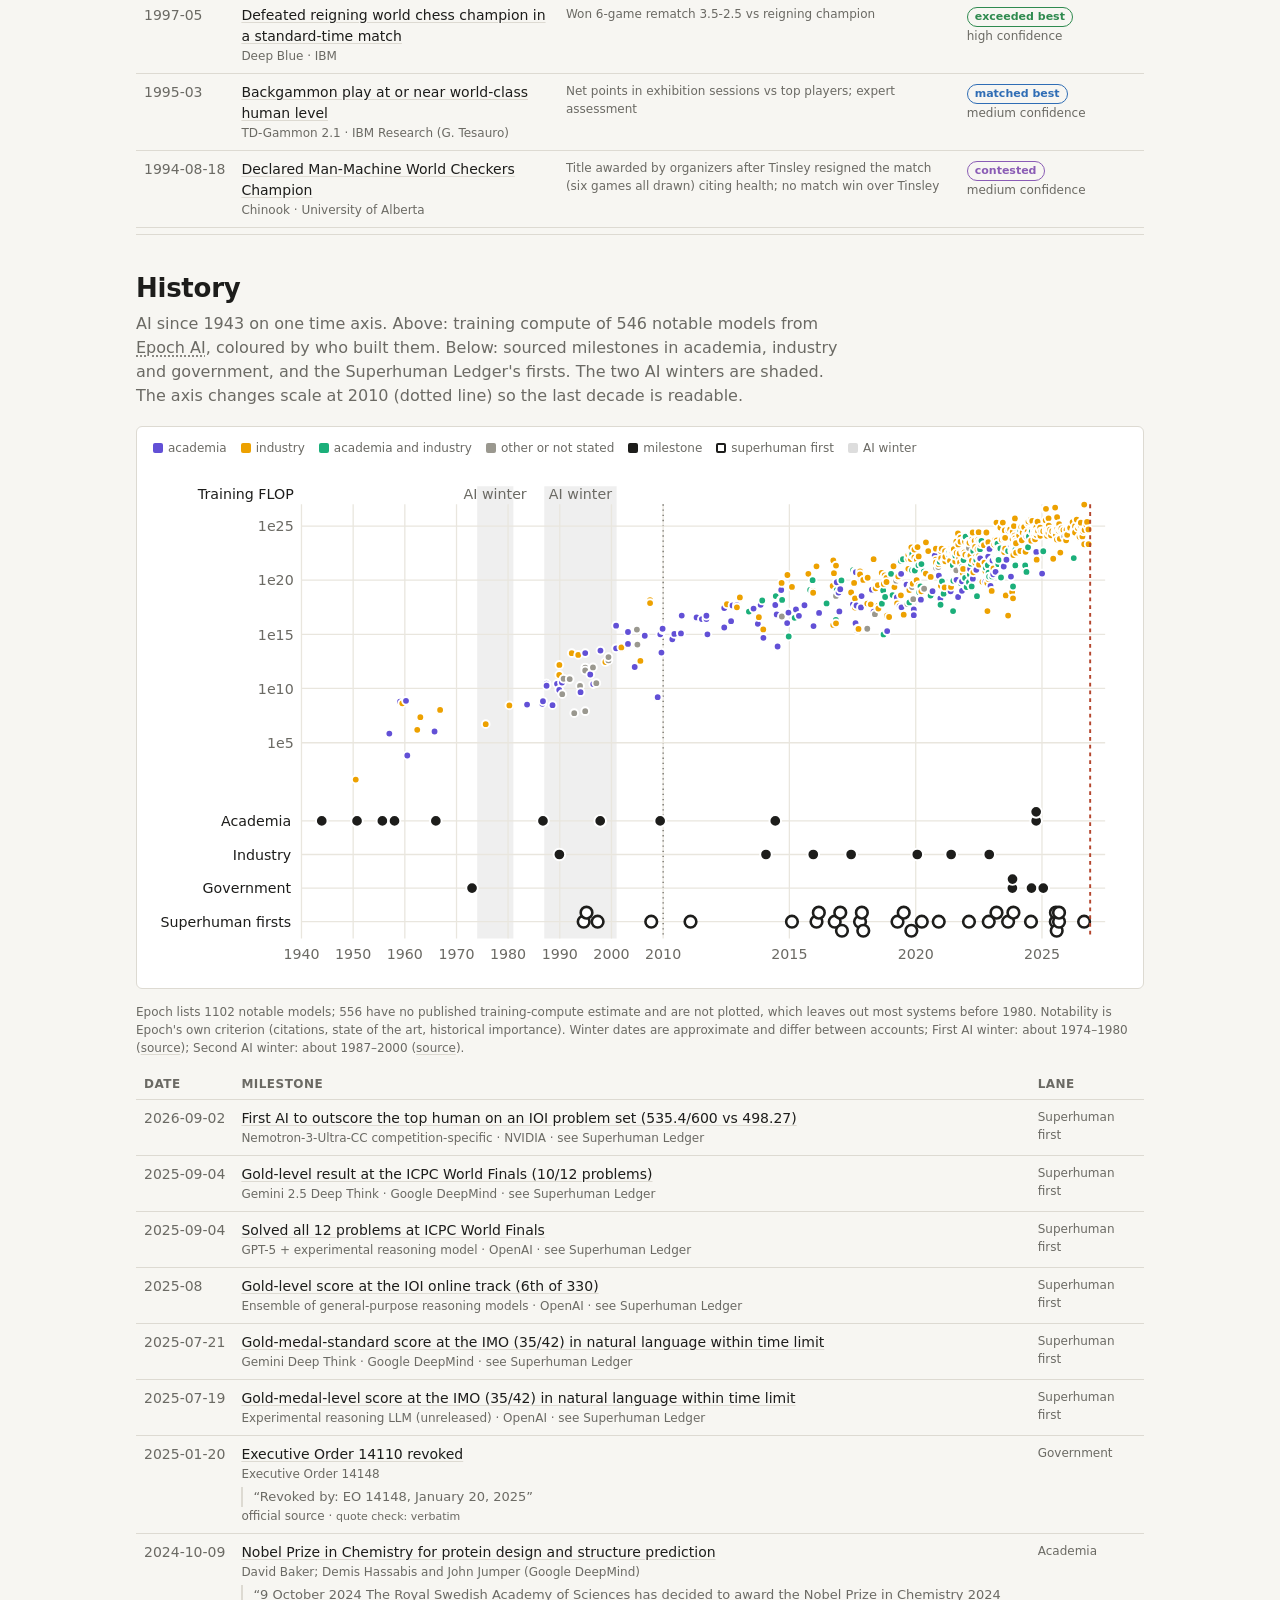
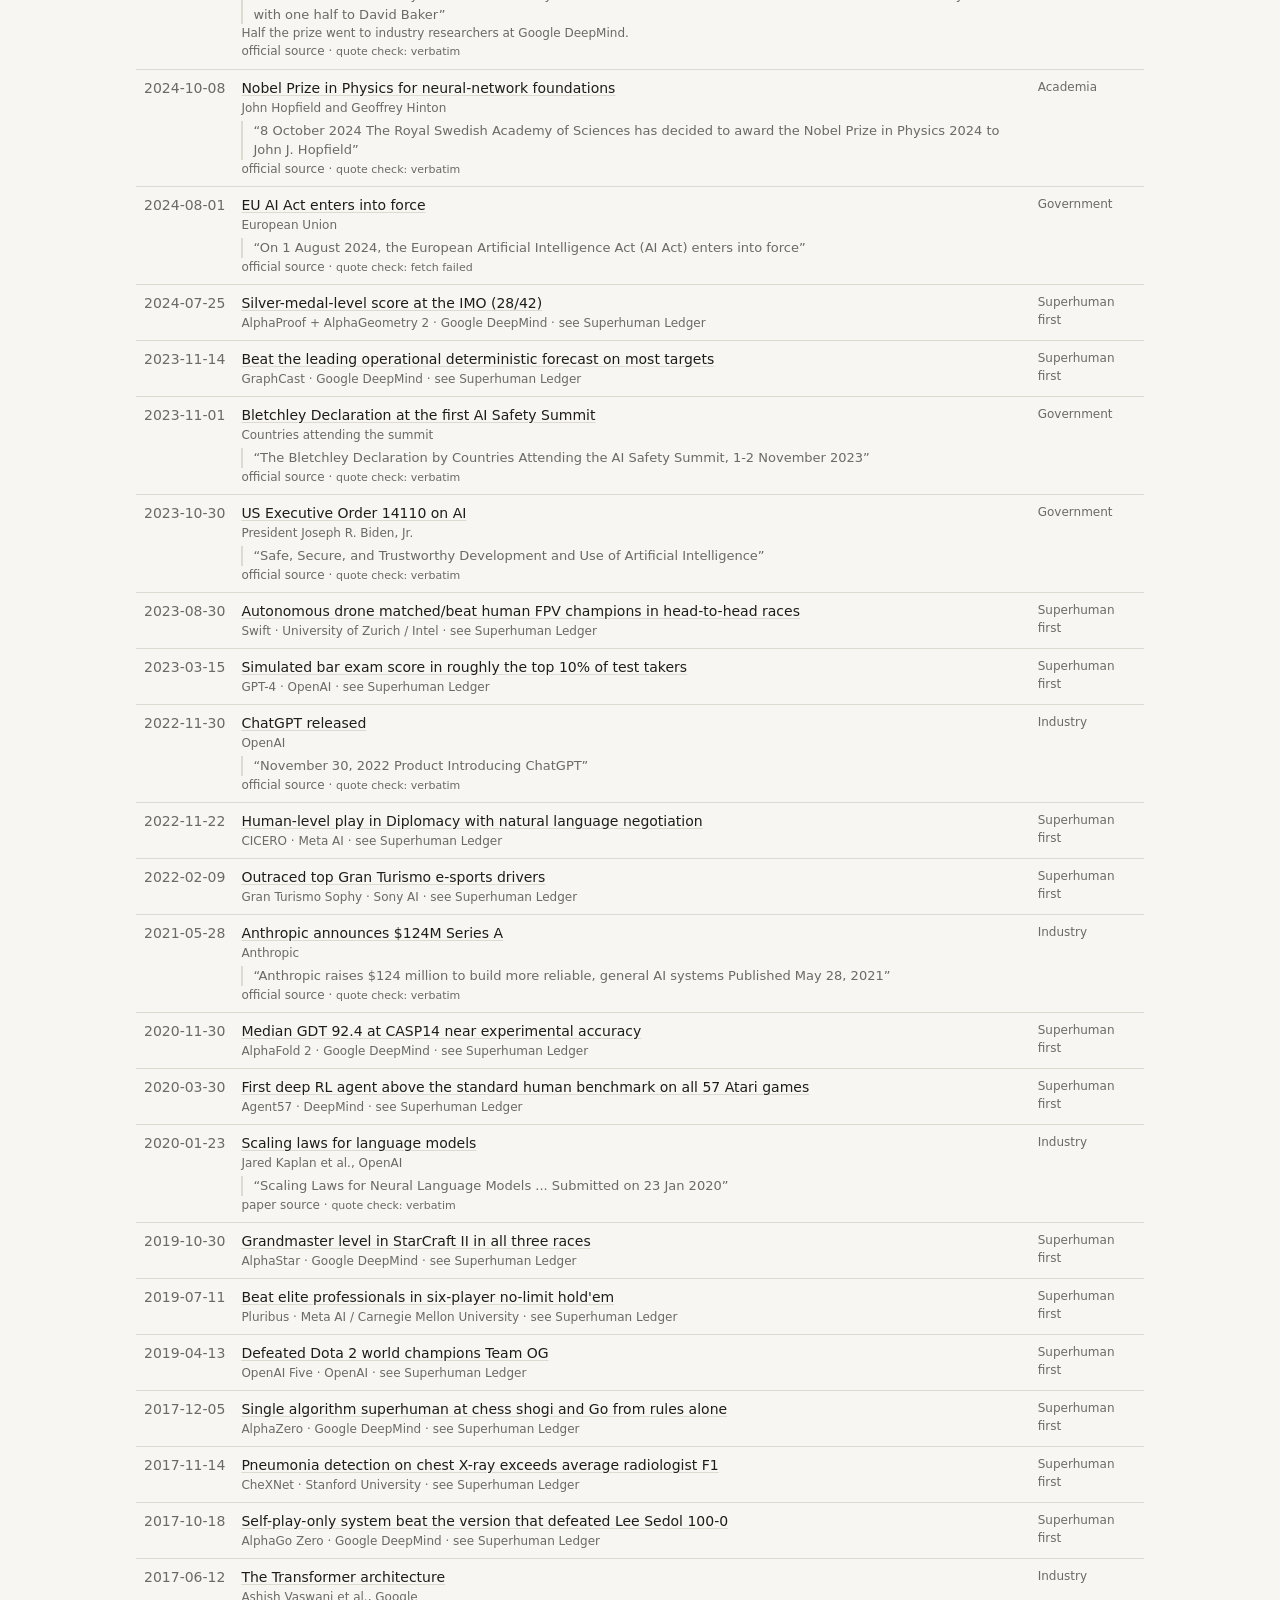
